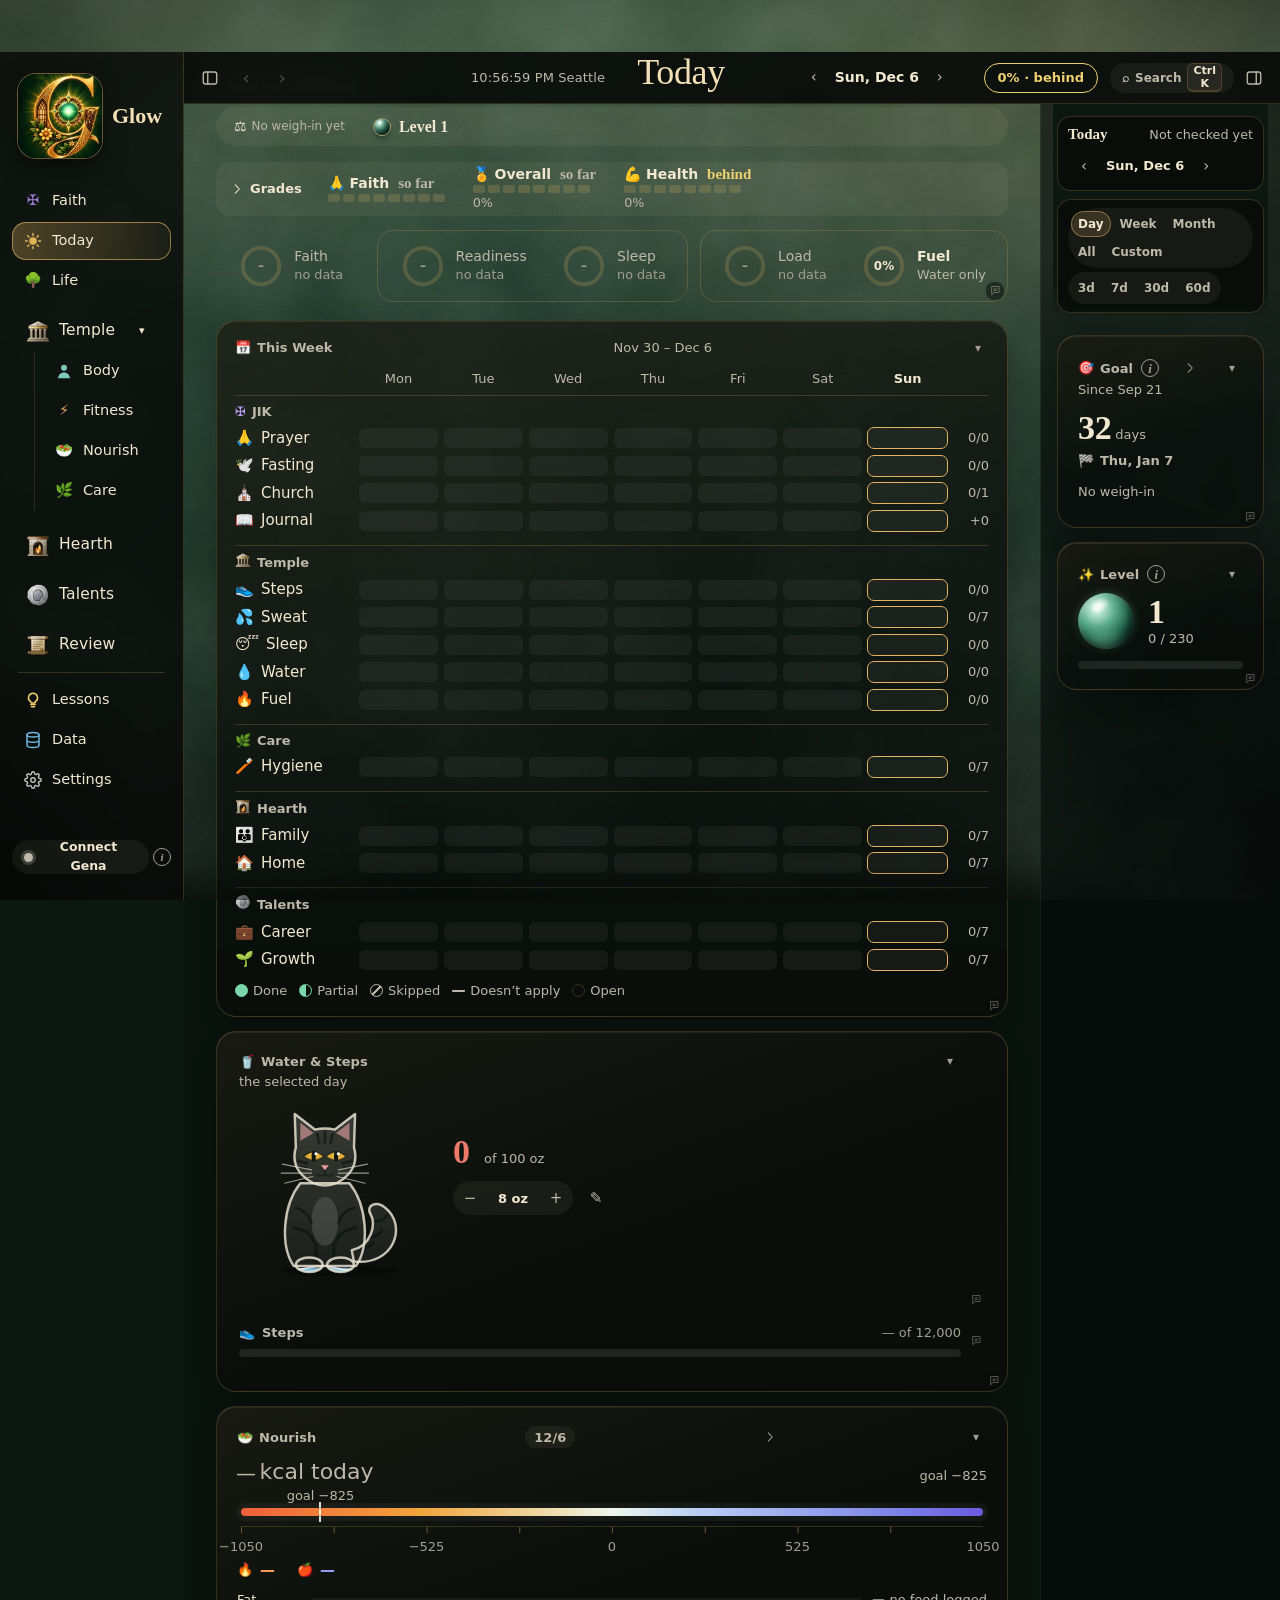
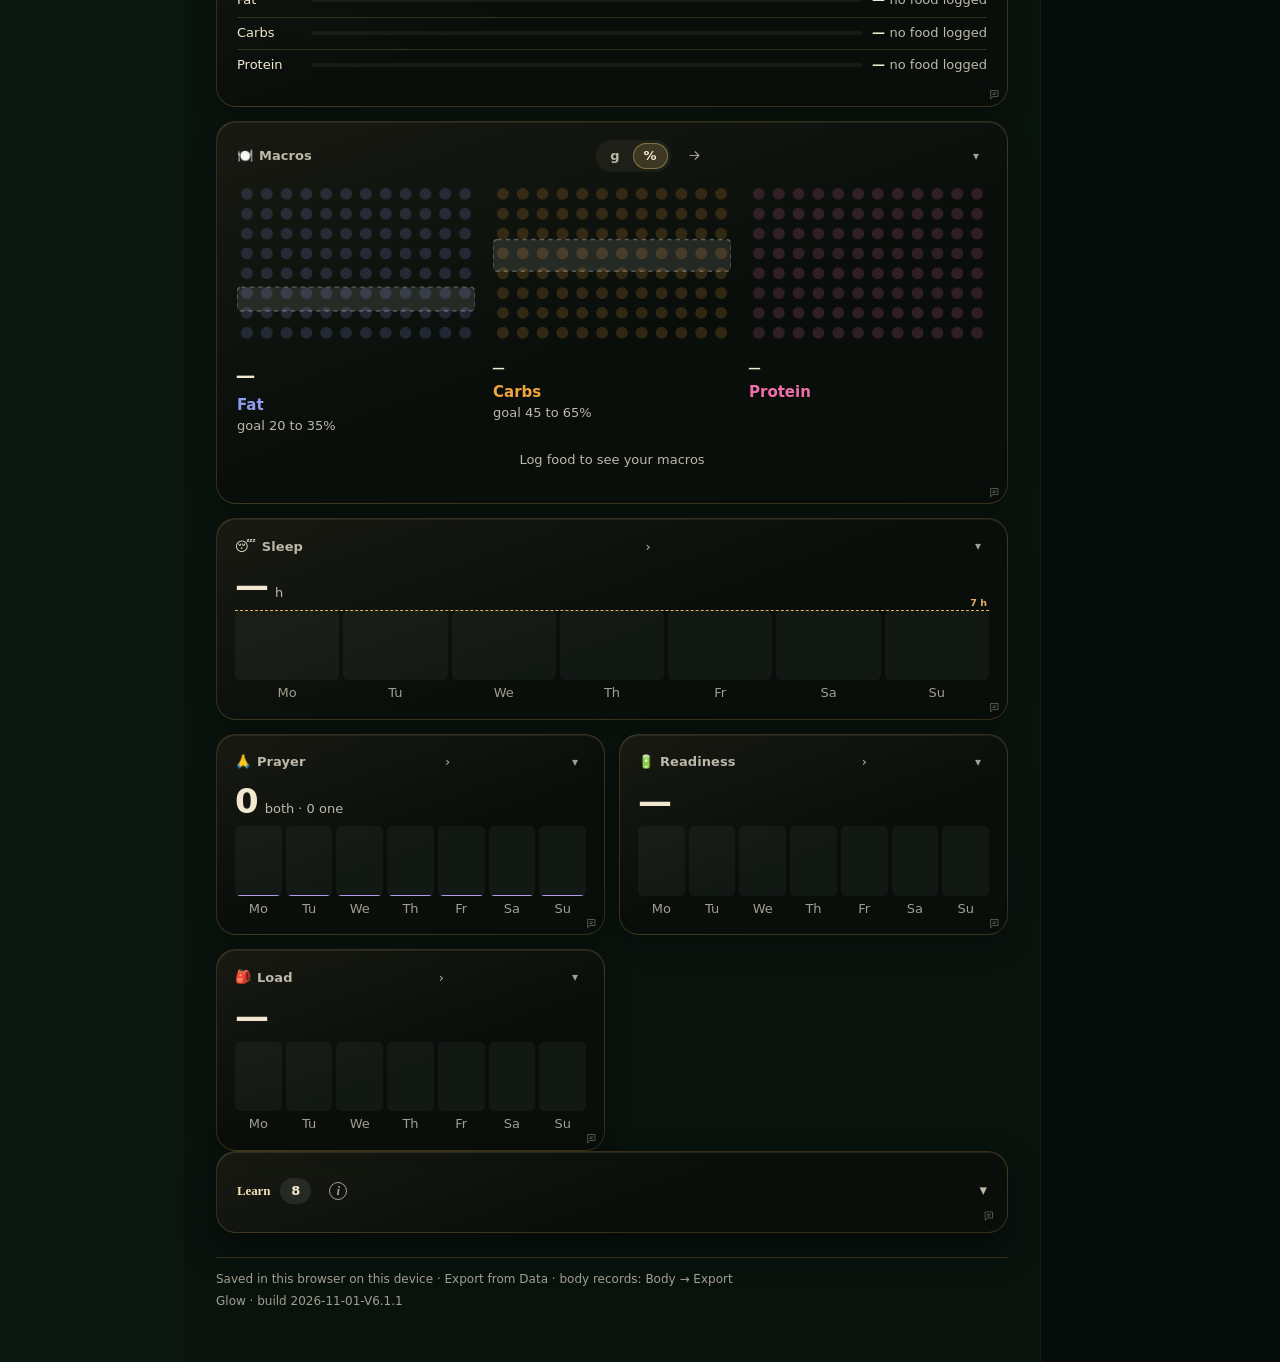
==== index.html @ 8a87948c "Glow V6.1.1: fills the two weeks before the switch from Gena where Glow has nothing, keeps what Glow" ====
<!doctype html>
<html lang="en">
<head>
<meta charset="utf-8">
<meta name="viewport" content="width=device-width, initial-scale=1, viewport-fit=cover">
<title>Glow</title>
<meta name="apple-mobile-web-app-title" content="Glow">
<meta name="application-name" content="Glow">
<style>
:root, :root[data-theme="dark"]{
  /* Glow V2.1: verde marble (default), antique gold, washed complications. Black Marble swaps the stone tones below. */
  --bg:#0e2219; --panel:rgba(9,27,20,.66); --panel-2:rgba(12,34,26,.92); --sunk:rgba(255,255,255,.055); --line:rgba(236,240,226,.1); --line-strong:rgba(236,240,226,.26);
  --glass:linear-gradient(160deg,rgba(255,255,255,.075),rgba(255,255,255,.015) 60%);
  --ink:#ece6d6; --muted:#b9b4a5; --faint:#8f8c81;
  --verd:#8fd9bf; --wash:#4f8a72; --brass:#cfae63; --brass-soft:rgba(207,174,99,.16);
  --accent:#8fd9bf; --accent-soft:rgba(143,217,191,.14); --accent-ink:#c3efdf; --on-accent:#08201a;
  --warn:#e2bb6b; --warn-soft:rgba(226,187,107,.16); --bad:#ee8a7a; --bad-soft:rgba(238,138,122,.14);
  --radius:20px; --radius-sm:14px; --radius-ctl:12px; --tap:42px; --serif:"Iowan Old Style","Palatino Linotype",Palatino,Georgia,serif; --sans:-apple-system,BlinkMacSystemFont,"SF Pro Text","Segoe UI",system-ui,sans-serif;
  color-scheme:dark;
}
:root[data-marble="black"]:not([data-theme="light"]){ --bg:#0b0d0c; --panel:rgba(14,18,16,.66); --panel-2:rgba(18,24,21,.92); --line:rgba(236,228,210,.1); --line-strong:rgba(236,228,210,.26) }
:root[data-theme="light"]{
  --bg:#dfe3d8; --panel:rgba(255,253,247,.86); --panel-2:rgba(236,238,229,.95); --sunk:rgba(0,0,0,.05); --line:rgba(20,40,32,.14); --line-strong:rgba(20,40,32,.3);
  --ink:#16261f; --muted:#4f5f57; --faint:#536459;
  --verd:#2f7a62; --wash:#7fa393; --brass:#9a7a32; --brass-soft:rgba(154,122,50,.16);
  --accent:#2f7a62; --accent-soft:rgba(47,122,98,.12); --accent-ink:#1f5a47; --on-accent:#fff;
  --warn:#8a6034; --warn-soft:rgba(138,96,52,.12); --bad:#9a3b3b; --bad-soft:rgba(154,59,59,.12);
  color-scheme:light;
}
*{box-sizing:border-box}
/* V2.1 finish: capsule bars, the water glass, the jar, steppers, the heat key. */
.grad-key.heat i{background:linear-gradient(90deg,#5b8fd6 0%,#86bdf0 28%,#e6c07a 55%,#f0a058 78%,#f07a5a 88%,#e85a4a 100%)}
.heat-dot{display:inline-block;width:8px;height:8px;border-radius:50%;margin-right:5px;vertical-align:middle}
.water-row{display:flex;gap:16px;align-items:center;margin:4px 0 8px}.water-row .big{margin:0}.water-row .water-num{flex:1;min-width:0}.panelcard .water-glass{flex:none;width:60px;height:84px}
.wg-water path{animation:wgWave 3.4s linear infinite}@keyframes wgWave{to{transform:translateX(40px)}}@media(prefers-reduced-motion:reduce){.wg-water path{animation:none}}
.stepper{display:flex;align-items:center;gap:4px}.stepper input{text-align:center;min-width:0}.stepper button{flex:none;width:38px;min-height:40px;border:1px solid var(--line-strong);background:var(--sunk);border-radius:var(--radius-ctl);font-size:18px;line-height:1}
.jar-row{display:flex;gap:18px;align-items:center;margin:6px 0 8px}.jar-row>div{flex:1;min-width:0}.jar-row .big{margin:0 0 2px}.jar-row progress{max-width:220px}.panelcard .jar-row .jar{flex:none;width:112px;height:146px}.panelcard .collect-row .jar{flex:none;width:64px;height:83px}.collect-row>div{flex:1;min-width:0}
.mf-window{max-width:300px;margin:0 0 10px}
.tpl-daily{align-self:center;font-size:12.5px;padding:0 4px}

html,body{margin:0;padding:0}
body{background:var(--bg); color:var(--ink); font:15px/1.5 var(--sans); -webkit-font-smoothing:antialiased; min-height:100vh}
/* The polished stone: one bitmap per marble on its own fixed layer, so scrolling never repaints it; a sheen on top. */
.stone{position:fixed; inset:0; z-index:-1; background:var(--bg) center/cover no-repeat; transform:translateZ(0)}
.stone::before{content:""; position:absolute; inset:0; background:radial-gradient(110% 70% at 22% -12%,rgba(255,255,255,.07),transparent 55%),radial-gradient(80% 60% at 100% 110%,rgba(0,0,0,.42),transparent 60%)}
.stone.wash::after{content:""; position:absolute; inset:0; background:linear-gradient(160deg,rgba(96,44,170,.55),rgba(44,14,84,.6))}
:root[data-theme="light"] .stone::before{background:none}
button{font:inherit; color:inherit; cursor:pointer}
:focus-visible{outline:2px solid var(--brass); outline-offset:2px; border-radius:6px}
#areaTitle:focus,#family-heading:focus{outline:none}
[hidden]{display:none !important}
.ws-composer .cmp-row input.cal-clock{width:8.5em;min-width:0;flex:0 0 8.5em}.cal-clock-msg{flex-basis:100%;color:var(--warn,#d9a441)}   /* BJ2 */
h1,h2,h3,h4{margin:0; letter-spacing:-.01em}
h1{font:600 32px/1.1 var(--serif)}
h2{font:600 20px/1.2 var(--serif)}
h3{font:600 15.5px/1.3 var(--sans)}
h4{font:600 12.5px/1.3 var(--sans); color:var(--faint); margin:12px 0 6px}
.sr{position:absolute; left:-9999px; width:1px; height:1px; overflow:hidden}
.hint{font-size:13px; color:var(--faint); line-height:1.5}
.cap{font-size:12px; font-weight:600; color:var(--faint); letter-spacing:.01em; margin:0 0 4px}
.big{font:600 30px/1.1 var(--serif); margin:2px 0 4px; font-variant-numeric:tabular-nums} .big small{font:500 14px var(--sans); color:var(--muted)}
.big.un{color:var(--faint); font-weight:500}
.dim{color:var(--faint); font-weight:500}
.up{color:var(--verd)} .dn{color:var(--brass)}
.link{border:0; background:transparent; color:var(--brass); font-weight:600; padding:4px 0; font-size:13.5px}
.link:hover{text-decoration:underline}

/* frame */
.app{display:grid; grid-template-columns:232px 1fr; min-height:100vh}
.side{position:sticky; top:0; height:100vh; padding:24px 16px 16px; border-right:1px solid rgba(236,228,210,.07); background:rgba(5,8,7,.58); -webkit-backdrop-filter:blur(12px); backdrop-filter:blur(12px); display:flex; flex-direction:column; gap:6px}
:root[data-theme="light"] .side{background:rgba(255,253,247,.6)}
@media(min-width:901px){.side{overflow-y:auto}.side>*{flex-shrink:0}}
.logo{display:flex; align-items:center; gap:6px; margin:0 0 18px}
.logo-mark{flex:0 0 42px;width:42px;height:42px;display:block}.logo-mark svg{display:block}
.wordmark{display:flex;align-items:flex-end;gap:6px;min-width:0}.wordmark svg{display:block;flex:none}.wordmark .logo-version{margin:0 0 9px}
.logo i{width:38px; height:38px; border-radius:50%; border:1.5px solid var(--brass); display:grid; place-items:center; color:var(--brass); font-style:normal; font-size:18px}
.logo b{font:600 20px/1.05 var(--serif)}
.nav button{display:flex; align-items:center; gap:10px; width:100%; text-align:left; border:0; background:transparent; color:var(--muted); border-radius:14px; padding:0 12px; min-height:44px; font-size:14.5px; font-weight:600}
.nav button i{font-style:normal; width:18px; text-align:center; color:var(--ic,var(--faint)); display:inline-flex; justify-content:center}
.nav .nav-sep{display:block;height:1px;background:var(--line);margin:8px 6px}
.nav .nav-orb{width:16px;height:16px;border-radius:50%;background:radial-gradient(circle at 34% 28%,#f4fff9 0,#bfe9d6 10%,#56a88a 36%,#1d5a45 64%,#062019 100%);box-shadow:inset -2px -3px 4px rgba(0,0,0,.5)}
.gena-link{display:block;margin:10px 12px 0;font-size:12.5px;color:var(--muted);text-decoration:none}.gena-link:hover{color:var(--ink);text-decoration:underline}
@media(max-width:900px){.nav .nav-sep,.gena-link{display:none}}
.nav button:hover{background:var(--sunk); color:var(--ink)}
.nav button[aria-current="page"]{background:linear-gradient(90deg,rgba(207,174,99,.22),rgba(207,174,99,.05)); color:var(--ink); box-shadow:inset 0 0 0 1px rgba(207,174,99,.45)}

.side .spacer{flex:1}
.ck{border-top:1px solid var(--line); padding-top:14px; font-size:13px}
.ck .cap{color:var(--brass)}
.side .ghostbtn{margin-top:10px; border:1px solid var(--line); background:transparent; border-radius:var(--radius-ctl); min-height:38px; font-size:13px; color:var(--muted)}
.stone-toggle{display:flex;align-items:center;justify-content:center;gap:7px}.stone-toggle .swatch{width:14px;height:14px;border-radius:50%;border:1px solid rgba(207,174,99,.6);flex:none}.stone-toggle .swatch.black{background:linear-gradient(150deg,#2a2c2a,#050606)}.stone-toggle .swatch.verde{background:linear-gradient(150deg,#2b5a44,#0a1c14)}
.side .ghostbtn[aria-pressed="true"]{border-color:var(--brass); color:var(--brass)}
.content{padding:26px 30px 60px; min-width:0;container-type:inline-size; background:linear-gradient(180deg,rgba(6,9,8,.2),rgba(6,9,8,.36) 30%,rgba(6,9,8,.4))}
/* A gentle scrim keeps the veins under the numbers; chart-heavy pages get a little more. */
body[data-area="fitness"] .content,body[data-area="progress"] .content,body[data-area="data"] .content{background:linear-gradient(180deg,rgba(6,9,8,.3),rgba(6,9,8,.48) 30%,rgba(6,9,8,.52))}
:root[data-theme="light"] .content{background:none}
.topbar{display:flex; align-items:flex-start; gap:18px; flex-wrap:wrap; margin:0 0 18px}
/* AM1: the slim sticky page bar (title, day, Today, Search), about 44 px, a quiet surface with a hairline */
.content>.topbar{position:sticky;top:0;z-index:40;margin:-26px -30px 16px;padding:7px 30px;min-height:44px;align-items:center;flex-wrap:nowrap;gap:12px;background:var(--panel-2);-webkit-backdrop-filter:blur(14px);backdrop-filter:blur(14px);border-bottom:1px solid var(--line)}
.content>.topbar .t{flex:1 1 auto;min-width:0;display:flex;align-items:center;gap:6px}.content>.topbar .t p:empty{display:none}
.content>.topbar #areaTitle{font-size:24px;line-height:1.15;margin:0;white-space:nowrap;overflow:hidden;text-overflow:ellipsis}
/* BA9, BA8 (his words, Oct 9: "Make the Page Name 1.5X Bigger, and center it. To its right lets have the date ... then on the left thats likley where the arrows for back and forward should go"):
   back and forward at the left, the page name in the exact middle at 1.5 times, the day just to its right, Search at the right */
.content>.topbar{display:grid;grid-template-columns:minmax(0,1fr) auto minmax(0,1fr);align-items:center}
.content>.topbar>#pageNav{grid-column:1;grid-row:1;justify-self:start;display:flex;gap:4px}
.content>.topbar>.t{grid-column:2;grid-row:1;justify-self:center;min-width:0}
.content>.topbar>#pageDay{grid-column:3;grid-row:1;justify-self:start;margin-left:16px}
.content>.topbar>#pageSearch{grid-column:3;grid-row:1;justify-self:end}
.content>.topbar>#previewBadge{grid-column:1;grid-row:1;justify-self:end}
.content>.topbar #areaTitle{font-size:36px;line-height:1.1}
#pageNav .k-icon-btn{width:32px;height:32px;min-height:0;font-size:18px}#pageNav .k-icon-btn[disabled]{opacity:.35}
.page-day{display:inline-flex;align-items:center;gap:2px;flex:none}.page-day b{font-size:14px;font-weight:600;min-width:92px;text-align:center;font-variant-numeric:tabular-nums}.page-day .k-icon-btn{width:30px;height:30px;min-height:0}.page-day .page-today{min-height:28px;padding:0 10px;font-size:12.5px;margin-left:6px}
.topbar .t{flex:1; min-width:240px}
.topbar .t p{margin:4px 0 0; color:var(--muted); font-size:15px}
#previewBadge{border:1px solid var(--brass); color:var(--brass); border-radius:999px; padding:6px 14px; font-size:12px; font-weight:700; letter-spacing:.06em; align-self:center}
#conn{display:flex; align-items:center; gap:8px; flex-wrap:wrap}
#conn .cap{margin:0 4px 0 0}
.conn{border:1px solid var(--line); background:var(--panel); border-radius:12px; padding:6px 12px; text-align:left; line-height:1.15}
.conn b{display:block; font-size:13.5px} .conn small{font-size:11px; color:var(--faint)}
.notice{border-radius:var(--radius); padding:11px 14px; font-size:13.5px; line-height:1.5; margin:0 0 14px; border:1px solid var(--line); background:var(--panel); color:var(--muted)}
.notice.bad{border-color:var(--warn); color:var(--warn)} .notice strong{color:var(--ink)}

/* panels */
.panelcard{background:var(--glass),var(--panel); border:1px solid var(--line); border-radius:var(--radius); padding:20px 22px; margin:0 0 18px; box-shadow:inset 0 1px 0 rgba(255,255,255,.07), 0 10px 28px rgba(0,0,0,.22)}
:root[data-theme="light"] .panelcard{box-shadow:0 6px 20px rgba(20,40,32,.08)}
.panelcard > h2{margin:0 0 8px}
.ph{display:flex; align-items:center; gap:12px; flex-wrap:wrap; margin:0 0 10px} .ph h2{flex:1; min-width:0}
.cols3{display:grid; grid-template-columns:minmax(300px,1fr) minmax(360px,1.6fr) minmax(300px,1fr); gap:18px; align-items:start}
.cols2{display:grid; grid-template-columns:repeat(2,minmax(0,1fr)); gap:18px; align-items:stretch}
.cols2>.wide{grid-column:1/-1}.cols2>.panelcard{margin:0}
.col{min-width:0}
.story p{margin:0; font-size:15px} .story .basis{margin:8px 0 0; font-size:12.5px; color:var(--faint)}
.daynav, .weeknav{display:flex; align-items:center; gap:10px; margin:0 0 14px; flex-wrap:wrap}
.daynav b, .weeknav b{font:600 19px var(--serif)}
.nav-btn{width:36px; height:36px; border-radius:50%; border:1px solid var(--line); background:var(--panel); font-size:18px; line-height:1}
.nextbar{display:flex; align-items:center; gap:14px; flex-wrap:wrap; background:var(--brass-soft); border:1px solid var(--brass); border-radius:var(--radius); padding:12px 18px; margin:0 0 16px}
.nextbar b{font:600 18px var(--serif)} .nextbar .cap{margin:0; color:var(--brass)} .nextbar .acts{margin:0; margin-left:auto}

/* rings + three + water + sliding cards */
.rings{display:flex; align-items:center; gap:12px; margin:10px 0 6px; padding:10px 0; border-top:1px solid var(--line); border-bottom:1px solid var(--line)}
.rings svg{width:118px; height:118px; flex:none}
.rings .rl{font-size:13px; color:var(--muted); line-height:1.7; min-width:0} .rings .rl b{color:var(--ink)} .rings .rl i{display:inline-block; width:9px; height:9px; border-radius:50%; margin-right:7px; vertical-align:-1px} .rings .hint{margin:4px 0 0; line-height:1.4}
.ringarc{animation:ringfill .9s ease-out} @keyframes ringfill{from{stroke-dashoffset:var(--c)}} @media (prefers-reduced-motion:reduce){ .ringarc{animation:none} }
.three{margin-top:12px; border-top:1px solid var(--line); padding-top:10px} .trow{display:flex; align-items:center; gap:8px; padding:5px 0; font-size:14px} .trow .an{border:0; background:transparent; text-align:left; flex:1; min-width:0; padding:4px 0; color:var(--ink)} .trow .an:hover{color:var(--brass)}
.water .wn{font:600 22px var(--serif); min-width:36px; text-align:center}
@media (max-width:900px){ .cols3{display:flex; overflow-x:auto; scroll-snap-type:x mandatory; gap:12px; padding:0 0 8px; scrollbar-width:none} .cols3::-webkit-scrollbar{display:none} .cols3 > *{flex:0 0 88%; scroll-snap-align:start; min-width:0} .cols3 .col{display:block} }
/* relay door */
.tok{font:13px ui-monospace,Menlo,monospace; background:var(--sunk); border-radius:8px; padding:8px 10px; word-break:break-all} code{font:13px ui-monospace,Menlo,monospace; background:var(--sunk); border-radius:6px; padding:1px 5px} .steps{margin:0; padding-left:20px; font-size:14px} .steps li{margin:0 0 8px}
/* rank + photo */
.tierb{font:700 18px var(--serif); color:var(--brass)} .consist{margin:10px 0 0; border-top:1px solid var(--line); padding-top:10px} .crow{display:flex; justify-content:space-between; gap:8px; padding:4px 0; font-size:13.5px}
.photo{width:120px; height:120px; border-radius:50%; object-fit:cover; border:2px solid var(--brass); display:block; margin:6px auto 8px} .photo.small{width:72px; height:72px; margin:8px 0}
/* profile */
.profile .pgrid{display:grid; grid-template-columns:1fr auto; gap:12px; align-items:start}
.xp{height:8px; border-radius:4px; background:var(--sunk); overflow:hidden; margin:4px 0} .xp i{display:block; height:100%; background:var(--brass)}
.rankring{text-align:center} .ring{width:76px; height:76px; border-radius:50%; border:2px solid var(--brass); display:grid; place-items:center; font:700 34px var(--serif); color:var(--brass); margin:0 auto 4px; background:radial-gradient(circle at 40% 35%, rgba(255,255,255,.08), transparent 60%)}
.ring.un{color:var(--faint); border-color:var(--line-strong)}
.avatar{text-align:center; margin:10px 0} .figure svg{width:120px; height:200px}
.attrs{display:grid; grid-template-columns:repeat(3,1fr); gap:8px; margin:8px 0 0} .attrs.wide{max-width:420px}
.attr{border:1px solid var(--line); border-radius:12px; padding:8px 6px; text-align:center} .attr b{display:block; font:700 24px var(--serif); color:var(--brass)} .attr b.un{color:var(--faint); font-weight:500}
.orbs{display:flex; align-items:center; gap:12px; margin-top:12px; border-top:1px solid var(--line); padding-top:12px}
.orb{width:44px; height:44px; aspect-ratio:1; border-radius:50%; flex:none; position:relative; border:1px solid rgba(201,165,90,.7);
  background:radial-gradient(circle at 50% 118%, rgba(160,255,215,.5), transparent 46%), radial-gradient(circle at 34% 28%, #f4fff9 0, #bfe9d6 9%, #56a88a 34%, #1d5a45 62%, #062019 100%);
  box-shadow:inset -.22em -.3em .5em rgba(0,0,0,.55), inset .14em .18em .3em rgba(255,255,255,.18), 0 .2em .4em rgba(0,0,0,.4), 0 0 .6em rgba(127,200,169,.3)}
.orb::before{content:""; position:absolute; left:17%; top:9%; width:40%; height:26%; border-radius:50%; background:radial-gradient(ellipse at center, rgba(255,255,255,.95), rgba(255,255,255,0) 70%); transform:rotate(-25deg); pointer-events:none}
.orb-fly{position:fixed; width:16px; height:16px; z-index:60; pointer-events:none; border-width:0}
.orb-pulse{animation:orbPulse .55s ease-out}
@keyframes orbPulse{40%{transform:scale(1.18); box-shadow:inset -.22em -.3em .5em rgba(0,0,0,.55), 0 0 1.4em rgba(127,200,169,.8)}}
@media(prefers-reduced-motion:reduce){.orb-pulse{animation:none}}

/* activities */
.pill{display:inline-flex; background:var(--sunk); border-radius:999px; padding:3px} .pill button{border:0; background:transparent; border-radius:999px; padding:5px 12px; font-size:13px; color:var(--muted); font-weight:600}
.pill button[aria-pressed="true"]{background:var(--brass-soft); color:var(--ink); box-shadow:inset 0 0 0 1px var(--brass)}
.ggrid{display:grid; grid-template-columns:repeat(2,minmax(0,1fr)); gap:12px}
.gcard{border:1px solid var(--line); border-radius:14px; padding:10px 12px; background:var(--sunk); min-height:120px}
.gh{display:flex; align-items:center; gap:8px; width:100%; border:0; background:transparent; text-align:left; font:600 16px var(--serif); padding:2px 0 8px} .gh .gi{color:var(--brass)} .gh .arr, .arr{margin-left:auto; color:var(--faint); font-size:18px}
.arow{display:flex; align-items:flex-start; gap:8px; padding:7px 0; border-top:1px solid var(--line); font-size:14px} .arow .al{flex:1; min-width:0} .arow .am{display:flex; flex-wrap:wrap; gap:4px; margin-top:2px} .arow .am:empty{display:none} .arow .am .chip{white-space:normal; text-align:left}
.arow .cb{width:24px; height:24px; margin-top:2px; border-radius:7px; border:1.5px solid var(--line-strong); background:transparent; flex:none; font-size:14px; line-height:1; color:var(--on-accent)}
.arow .cb[aria-checked="true"]{background:var(--verd); border-color:var(--verd)}
.arow .an, .agrow .an{border:0; background:transparent; text-align:left; flex:1; min-width:0; padding:4px 0; font-size:14px; color:var(--ink)} .arow .an small{color:var(--faint); font-size:12px}
.arow .an:hover, .agrow .an:hover{color:var(--brass)}
.arow .arr, .agrow .arr{border:0; background:transparent; padding:0 4px}
.chip.time{border:1px solid var(--line); background:transparent; color:var(--muted); font-weight:500} button.chip.time{cursor:pointer}
.goals{display:flex; gap:14px; align-items:center; margin-top:14px; border-top:1px solid var(--line); padding-top:12px} .goals > div{flex:1} .goals p{margin:0}
.quest{margin-top:10px; font-size:14px; color:var(--muted)} .quest .cap{display:inline; margin-right:6px; color:var(--brass)}
.intent{display:flex; gap:8px; margin-top:12px} .intent input{flex:1}
.glance-grid{display:grid;grid-template-columns:repeat(auto-fit,minmax(190px,1fr));gap:12px}.glance-tile{border:1px solid var(--line);border-radius:14px;padding:12px 14px;background:var(--sunk)}.glance-tile .cap{margin:0}.glance-big{font-size:28px;margin:4px 0;font-variant-numeric:tabular-nums}.glance-big small{font-size:14px;color:var(--muted)}.glance-bar{height:6px;border-radius:3px;background:var(--line);overflow:hidden}.glance-bar i{display:block;height:100%}.glance-tile .hint{margin:6px 0}.glance-spark{position:relative;display:flex;gap:4px;align-items:flex-end;height:36px}.glance-spark span{flex:1;border-radius:3px 3px 0 0}.glance-spark em{position:absolute;left:0;right:0;border-top:1px dashed var(--muted)}.glance-dots{display:inline-flex;gap:3px;vertical-align:middle}.glance-dots i{width:8px;height:8px;border-radius:50%}.glance-cols{display:grid;grid-template-columns:2fr 1fr;gap:16px;margin-top:14px}@media(max-width:760px){.glance-cols{grid-template-columns:1fr}}.glance-cols h3{margin:0 0 6px;font-size:15px}.glance-list{list-style:none;margin:0;padding:0}.glance-list li{display:grid;grid-template-columns:40px 1fr 60px 1fr auto;gap:8px;align-items:center;padding:5px 0;border-bottom:1px solid var(--line)}.glance-tag{font-size:12px;padding:2px 8px;border-radius:10px;border:1px solid var(--t);color:var(--t)}.fitness-detail summary{cursor:pointer}
.logo-version{font-size:.62em;letter-spacing:.04em;color:var(--brass);vertical-align:middle}
#updateBar{position:fixed;right:18px;bottom:18px;z-index:50;display:flex;gap:12px;align-items:center;padding:10px 14px;border-radius:14px;background:var(--panel);border:1px solid var(--brass);box-shadow:0 6px 24px rgba(0,0,0,.35)}
.ws-node .cb.src{background:#4cbf7e;border-color:#4cbf7e;color:#fff}
.ws-node .claim-one{font-size:12px;padding:3px 10px}
.sleep-grid{display:flex;gap:16px;align-items:center;flex-wrap:wrap}.sleep-stages{display:flex;height:12px;border-radius:6px;overflow:hidden;gap:2px;margin-top:8px}.sleep-stages i{display:block}.sleep-week{position:relative;display:flex;gap:8px;align-items:flex-end;height:78px;margin-top:12px}.sleep-week div{flex:1;display:flex;flex-direction:column;align-items:center;gap:4px}.sleep-week span{display:block;width:100%;max-width:22px;border-radius:999px;background:var(--line-strong)}.sleep-week small{color:var(--muted);font-size:11px}.sleep-week em{position:absolute;left:0;right:0;border-top:1px dashed var(--muted);margin-bottom:18px}
.proposal{margin-top:10px; border:1px solid var(--brass); border-radius:14px; padding:12px 14px; background:var(--brass-soft)}

/* agenda + fitness */
.agrow{display:flex; align-items:center; gap:10px; padding:8px 0; border-top:1px solid var(--line)} .agrow .tm{min-width:92px; font-size:13px; color:var(--brass); font-weight:600}
.recent{display:grid; gap:2px; margin-top:12px; border-top:1px solid var(--line); padding-top:10px} .recent b{font:600 16px var(--serif)}

/* rows, seg, acts (shared) */
.row{background:var(--panel); border:1px solid var(--line); border-radius:16px; padding:13px 14px; margin:0 0 9px} .row.settled{background:transparent} .row.compact{padding:11px 14px}
.rowhead{display:flex; align-items:center; gap:8px; flex-wrap:wrap} .rowhead h3{flex:1; min-width:0}
.win{font-size:12.5px; color:var(--brass); white-space:nowrap; font-weight:600}
.seg{display:flex; gap:6px; margin:8px 0 0} .seg button{flex:1; min-width:0; text-align:left; background:var(--sunk); border:1px solid transparent; border-radius:var(--radius-ctl); padding:7px 10px; min-height:var(--tap)}
.seg button[aria-checked="true"]{background:var(--accent-soft); border-color:var(--accent)} .seg b{display:block; font-size:12px; font-weight:600; color:var(--muted)} .seg button[aria-checked="true"] b{color:var(--accent-ink)} .seg small{display:block; font-size:13px; color:var(--ink); line-height:1.3}
.seg.mini button{min-height:36px; padding:5px 10px} .seg.mini small{display:none}
.acts{display:flex; flex-wrap:wrap; gap:6px; margin:10px 0 0; align-items:center}
.acts button, .intent button, .fields > button{border:1px solid var(--line-strong); background:transparent; border-radius:var(--radius-ctl); padding:0 14px; min-height:40px; font-size:14px; font-weight:600}
.acts button:hover{border-color:var(--brass)}
.acts .primary{background:var(--verd); border-color:var(--verd); color:var(--on-accent)}
.acts button[aria-pressed="true"]{background:var(--accent-soft); border-color:var(--accent); color:var(--accent-ink)} .acts .primary[aria-pressed="true"]{background:var(--verd); color:var(--on-accent)}
.acts .ghost, .ghost{border-color:transparent; background:transparent; color:var(--muted); font-weight:600} .ghost.small{min-height:32px; padding:0 8px; margin-left:auto; border:0; font-size:13px}
.acts .save, .save{border-color:var(--brass); background:var(--brass-soft); color:var(--ink)}
.acts .danger{color:var(--bad); border-color:transparent} .acts .danger.confirm{background:var(--bad-soft); border-color:var(--bad)}
.acts select, .fields select{font:inherit; color:var(--ink); background:var(--panel-2); border:1px solid var(--line); border-radius:10px; padding:0 8px; min-height:38px}
.chips{display:flex; flex-wrap:wrap; gap:6px; margin:8px 0 0} .chips button{border:1px solid var(--line); background:var(--sunk); border-radius:999px; padding:0 13px; min-height:34px; font-size:13.5px} .chips button[aria-pressed="true"]{border-color:var(--brass); background:var(--brass-soft)} .chips button:hover{border-color:var(--brass)}
.state{display:flex; align-items:center; gap:7px; margin:8px 0 0; font-size:13.5px; color:var(--muted); flex-wrap:wrap}
.chip{border-radius:999px; padding:2px 9px; font-size:12px; font-weight:600; background:var(--accent-soft); color:var(--accent-ink); white-space:nowrap}
.chip.partial{background:var(--warn-soft); color:var(--warn)} .chip.skipped, .chip.quiet{background:var(--sunk); color:var(--muted)} .chip.self{background:transparent; border:1px dashed var(--line-strong); color:var(--faint); font-weight:500} .chip.demo{background:var(--brass-soft); color:var(--brass)}
.ws-node .cb.skip,.cb.skip{color:#e05a55!important;border-color:rgba(224,90,85,.85)!important;background:rgba(224,90,85,.16)!important} .wk-sub{display:flex;flex-direction:column;align-items:flex-start;border-top:1px solid var(--line);margin-top:4px;padding-top:4px}.wk-sub small{color:var(--faint);font-size:11px}
/* V3.5 Block 5: the grades (hero, umbrella cards, grade areas, contributors drawer, Fitness Grade, Groups editor) */
.g-area{display:flex;flex-direction:column;gap:10px;margin:0 0 14px}
.g-ahead{display:flex;align-items:center;gap:8px;min-height:34px;padding:0 10px 0 6px;border-radius:14px;background:var(--sunk)}
.g-acollapse{display:inline-flex;align-items:center;gap:6px;height:30px;min-height:0;padding:0 8px;border:0;border-radius:999px;background:transparent;color:var(--ink);font-size:13px;font-weight:600}
.g-acollapse:hover{background:var(--sunk-2)}
.g-mini{display:inline-flex;align-items:center;gap:6px;height:28px;min-height:0;padding:0 11px;border:0;border-radius:999px;background:var(--sunk-2);color:var(--ink);font-size:14px}
.g-mini b{font:600 16px var(--serif)}
.g-abody{display:flex;flex-direction:column;gap:10px}
.g-hero{padding:18px 22px 30px}.g-hero.g-hero36{padding:12px 20px 10px}.g-hero36 .g-letter.big{font-size:64px;min-width:72px}.g-hero-row{display:grid;grid-template-columns:minmax(0,3fr) minmax(0,1fr);align-items:center;gap:12px}.g-hero36 .g-hero-body{gap:16px;margin-top:2px}.g-hero36 .g-hero-side{flex:1;gap:6px}.g-hero36 .g-hero-side .g-bar{max-width:none}.g-hero-count{display:flex;flex-direction:column;align-items:flex-end;gap:6px;font-size:13px;color:var(--muted);text-align:right}.g-hero-count b{font:600 22px var(--serif);color:var(--ink)}
.g-hero .k-head{flex-wrap:wrap;gap:8px}.g-per{margin-left:auto}.g-per button{height:28px;padding:0 12px;font-size:12.5px}
.g-hero-body{display:flex;align-items:center;gap:22px;margin-top:6px;padding:4px 6px;border-radius:14px;cursor:pointer;color:var(--faint)}
.g-hero-body:hover{background:var(--sunk)}.g-hero-body>svg:last-child{margin-left:auto}
.g-cross{flex:none;display:block}
.g-letter{font:600 30px/1 var(--serif);min-width:22px}.g-letter.big{font-size:64px;min-width:96px;text-align:center}
.g-hero-side{display:flex;flex-direction:column;gap:2px}.g-pct{font:600 22px var(--serif);color:var(--ink);font-variant-numeric:tabular-nums}.g-hero-side small,.g-fit-side small,.g-prev small{color:var(--muted);font-size:12.5px}
.g-custom{display:flex;align-items:center;gap:8px;margin:8px 0 0;flex-wrap:wrap}.g-custom input{height:32px;padding:0 10px;border-radius:10px;border:1px solid var(--line);background:var(--sunk);color:var(--ink);color-scheme:dark}
.g-ungraded{margin-top:8px}
.g-umbs{display:grid;grid-template-columns:repeat(4,minmax(0,1fr));gap:10px}.g-umbs.few{grid-template-columns:1fr}
#ctxRail .g-umbs{grid-template-columns:1fr}
.g-umb{padding:12px 12px 36px;display:flex;flex-direction:column;gap:6px;min-width:0;cursor:pointer}
.g-umb .k-head{margin:0}.g-ub-row{display:flex;align-items:baseline;gap:8px}.g-umb .g-pct{font:500 12.5px var(--sans,inherit);color:var(--muted)}
.g-bar{display:flex;gap:3px;height:9px}.g-bar i{flex:1;border-radius:3px;background:var(--sunk-2)}
.g-faithrow{display:flex;align-items:center;gap:8px;margin-top:2px;margin-right:26px}.g-faithrow .g-bar{flex:1;min-width:0;height:7px}.g-faithrow b{font:600 16px var(--serif)}.g-faithrow small{color:var(--faint);font-size:11.5px;flex:1}
.g-toggle{position:relative;flex:none;width:34px;height:20px;min-height:0;padding:0;border:0;border-radius:999px;background:var(--sunk-2);cursor:pointer;margin-left:auto}
.g-toggle i{position:absolute;top:2px;left:2px;width:16px;height:16px;border-radius:50%;background:#cfc9b9;transition:transform .15s}
.g-toggle[aria-checked="true"]{background:var(--brass,#cfae63)}.g-toggle[aria-checked="true"] i{transform:translateX(14px);background:#f6efd9}
.g-fit{padding:14px 16px 36px;cursor:pointer}.g-fit-side .g-pct{font-size:18px}.g-fit .g-ub-row{align-items:center;gap:12px}.g-fit .g-letter.big{font-size:46px;min-width:60px}.g-fit-side{display:flex;flex-direction:column}
.g-fit>.g-bar{margin:8px 0 10px}
.g-comps{display:flex;flex-direction:column;gap:5px}.g-comp{display:grid;grid-template-columns:minmax(0,1fr) 84px 28px auto;align-items:center;gap:8px;font-size:12.5px;color:var(--muted)}
.g-comp .g-bar{height:6px;gap:2px}.g-comp b{color:var(--ink);font-variant-numeric:tabular-nums;text-align:right}.g-comp .g-toggle{margin-left:4px}
.g-comps.big .g-comp{grid-template-columns:minmax(0,1fr) 90px 30px;padding:4px 0;border-top:1px solid var(--line)}.g-comps.big .g-comp span{display:flex;flex-direction:column;color:var(--ink)}.g-comps.big small{color:var(--faint);font-size:11.5px}
.g-prev{display:grid;grid-template-columns:auto 1fr;align-items:center;gap:6px 14px;padding:12px 14px;border-radius:14px;background:var(--sunk);margin:4px 0 10px}.g-prev .g-letter.big{font-size:44px;min-width:56px}.g-prev .g-bar{grid-column:1/-1}.g-prev>div{display:flex;flex-direction:column}
.g-frow{display:flex;align-items:center;gap:10px;margin:6px 0;font-size:13px}.g-frow .g-bar{flex:1}
.g-urow,.g-grow{display:grid;grid-template-columns:auto minmax(0,1fr) 34px 70px 22px;align-items:center;gap:8px;padding:5px 0;font-size:13px}
.g-urow .g-uname,.g-grow .g-gname{text-align:left;color:var(--ink);font-weight:600;padding:0;min-height:0;border:0;background:none}
.g-grow small,.g-urow small{color:var(--muted);font-variant-numeric:tabular-nums;text-align:right}
.g-item{padding-left:18px;font-size:12.5px}.g-item span{overflow:hidden;text-overflow:ellipsis;white-space:nowrap}
/* Fix A3 (Oct 6): an item is three short lines, so its Required or Stretch tag never runs past the drawer: the name, n/m and
   the tag; the dated cells and the percent; the importance slider and Convert. A partly done day is a ◐ after n/m (A1). */
.g-grow.g-item{grid-template-columns:auto minmax(0,1fr) auto auto;row-gap:3px}
.g-item>.g-check{grid-area:1/1}.g-item>.g-iname{grid-area:1/2}.g-item>.g-nm{grid-area:1/3}.g-item>.g-tier{grid-area:1/4;justify-self:end}
.g-item>.g-cells{grid-area:2/2/3/4}.g-item>small{grid-area:2/4;justify-self:end}
.g-item>.g-slider{grid-area:3/2}.g-item>.g-sval{grid-area:3/3}.g-item>.g-convert{grid-area:3/4;justify-self:end}
.g-nm[data-part]::after{content:'◐';margin-left:3px;color:var(--c-green,#79d6a9)}
.g-slider{width:100%;accent-color:var(--brass,#cfae63)}.g-sval{font-size:12px;font-variant-numeric:tabular-nums;color:var(--ink)}
.g-check{accent-color:var(--brass,#cfae63);width:16px;height:16px;margin:0}
.g-un{padding:10px 12px;border-radius:12px;background:var(--sunk);margin:0 0 8px;display:flex;flex-direction:column;gap:6px}.g-un small{color:var(--faint)}
.g-chips{display:flex;flex-wrap:wrap;gap:6px}.g-addgrade{align-self:flex-end;height:30px;padding:0 12px;font-size:12.5px}
.g-reset{display:block;margin:10px 0 0;color:var(--brass-ink)}.g-groups{margin-top:12px}.g-additem{display:inline-flex;align-items:center;gap:6px}
.g-groups-ed .g-ged{display:grid;grid-template-columns:minmax(0,1fr) 120px auto;gap:6px;align-items:center;margin:0 0 6px}.g-groups-ed .g-ged.dom{grid-template-columns:22px minmax(0,1fr) minmax(0,1fr)}.g-groups-ed .g-ged:not(.dom):not(.new){grid-template-columns:minmax(0,1fr) auto}.g-groups-ed .g-ged:not(.dom):not(.new)>input[type=text]{grid-column:1/-1}.g-ged.off input[type=text]{opacity:.55}
.g-ged input[type=text],.g-ged select{height:30px;padding:0 8px;border-radius:9px;border:1px solid var(--line);background:var(--sunk);color:var(--ink);min-width:0}
.g-ged.new{grid-template-columns:minmax(0,1fr) 120px auto}.g-hide{display:inline-flex;align-items:center;gap:4px;font-size:12px;color:var(--muted)}
.g-addbtn{height:30px;padding:0 14px;font-size:13px}
.cmp-counts{display:inline-flex;align-items:center;gap:6px;font-size:12.5px;color:var(--muted);margin-left:6px}
@container (max-width:700px){.g-umbs{grid-template-columns:repeat(2,minmax(0,1fr))}.g-letter.big{font-size:48px;min-width:64px}}
.cb.io,.ws-node .cb.io,.daily-row .cb.io{border-radius:9px}.ws-node .cb.io-auto{width:32px;height:32px;grid-column:1;grid-row:1/span 2}.ws-node>.nrow>.ibar{grid-column:2/4;grid-row:2;max-width:320px;margin:3px 0 2px}.cb.io-auto{display:inline-flex;align-items:center;justify-content:center;width:22px;height:22px;flex:none;border-radius:50%;border:2px dashed var(--line-strong);color:#fff;font-size:12px}.cb.io-auto.on{border:2px solid #4cbf7e;background:#4cbf7e}
.ibar{display:inline-flex;align-items:center;gap:8px;min-width:150px;max-width:220px;flex:1}
.gtrack>i{position:absolute;top:0;bottom:0;border-radius:0}.gtrack>i:first-of-type{border-top-left-radius:999px;border-bottom-left-radius:999px}.gtrack .mark{position:absolute;top:-3px;bottom:-3px;width:2px;margin-left:-1px;background:var(--ink);opacity:.75;border-radius:1px}.k-fill.gtrack{overflow:visible}
.gt-leg{display:flex;gap:10px;font-size:11px;color:var(--muted);flex-basis:100%;margin-top:2px}.gt-leg i{display:inline-block;width:9px;height:9px;border-radius:2px;margin-right:4px;vertical-align:-1px}
.ck-stepper{display:inline-flex;align-items:center;gap:2px;flex:none;height:24px;border-radius:999px;background:var(--sunk);padding:0 2px}.ck-stp-b{width:22px;height:22px;border-radius:50%;border:0;background:none;color:var(--muted);font-size:15px;line-height:1;display:inline-flex;align-items:center;justify-content:center;padding:0;cursor:pointer}.ck-stp-b:hover{background:var(--sunk-2);color:var(--ink)}.ck-stp-n{width:50px;height:22px;border:0;border-radius:999px;background:color-mix(in srgb,var(--brass) 14%,transparent);color:var(--ink);font:600 12px var(--sans,system-ui);text-align:center;font-variant-numeric:tabular-nums;cursor:pointer;padding:0;outline:0}.ck-stp-n:focus{cursor:text;background:color-mix(in srgb,var(--brass) 26%,transparent);box-shadow:0 0 0 2px color-mix(in srgb,var(--brass) 40%,transparent)}
/* V6 Q2 (his pick A, Oct 23): a focus card row is ring, name, one thin bar and its value; the value opens the stepper, in the item's own unit */
.ws-node .ibar .ck-stepper,.ws-node .ibar .gt-leg{display:none}.ws-node .ibar.stp-open .ck-stepper{display:inline-flex}.ws-node .ibar .k-fill{height:4px}
.ws-node .ibar>small.ibar-val{cursor:pointer;border-bottom:1px dotted var(--line-strong)}.ws-node .ibar>small.ibar-val:hover{color:var(--ink)}.ws-node .ibar.stp-open>small.ibar-val{color:var(--ink);border-bottom-color:var(--brass)}
.rd-amt{display:flex;flex-direction:column;gap:4px}.rd-amt-l{font-size:12.5px;color:var(--muted)}
.ibar:has(>[data-stepper]),.ibar:has(>[data-bar-legend]){display:inline-grid;grid-template-columns:minmax(60px,1fr) auto auto;align-items:center;gap:3px 8px}.ibar>.gt-leg{grid-column:1/-1;margin:0}.ibar.ipb:has(>[data-stepper]){grid-template-columns:auto auto auto}
.ipips{display:inline-flex;gap:5px;align-items:center;flex-wrap:wrap}.ipips i{width:15px;height:15px;box-sizing:border-box;border:1.8px solid var(--line-strong,rgba(255,255,255,.3));border-radius:4px;flex:none}.ipips.circle i{border-radius:50%}.ipips i.warm{background:#f0985a;border-color:#f0985a}.ipips i.extra{box-shadow:0 0 0 2px color-mix(in srgb,var(--c-gold,#e3c35f) 45%,transparent)}.ibar.ipb{min-width:0}.ibar .k-fill{flex:1;min-width:60px;margin:0}.ibar small{font-size:11.5px;color:var(--muted);font-variant-numeric:tabular-nums;white-space:nowrap}
.daily-label .ibar{margin-top:4px;max-width:260px;display:flex}
.cb.part{color:var(--muted);border-color:var(--category,var(--verd));background:linear-gradient(90deg,var(--category,var(--verd)) 50%,transparent 50%)}   /* V3.6 I2: a half-filled circle */
.row-menu-act{display:flex;align-items:center;gap:8px}.row-menu-act svg{width:14px;height:14px} .cb.exempt{color:var(--faint);border-style:dashed}
.skip-x{background:transparent;border:0;color:var(--faint);font-size:.8em;padding:0 4px;cursor:pointer;opacity:0} .ws-node:hover .skip-x,.skip-x:focus-visible{opacity:1;color:#d9534f} @media (hover:none){.skip-x{opacity:.6}}
.skip-btn[aria-pressed="true"]{color:#d9534f;border-color:rgba(217,83,79,.7)}
.detail, .panel{margin:10px 0 0; padding:11px 0 2px; border-top:1px solid var(--line)}
label{display:block; font-size:12.5px; color:var(--muted); margin:0 0 4px}
.fields{display:flex; gap:8px; align-items:flex-end; flex-wrap:wrap} .mins{flex:0 0 100px} .note{flex:1 1 150px; min-width:0}
input[type="text"], input[type="number"], input[type="time"], input[type="date"], select, textarea{font:inherit; color:var(--ink); background:var(--panel-2); border:1px solid var(--line); border-radius:var(--radius-ctl); padding:0 11px; min-height:40px; width:100%}
textarea{padding:10px 11px; min-height:64px; resize:vertical; line-height:1.4}
.form{display:grid; grid-template-columns:1fr 1fr; gap:9px 8px} .form .full{grid-column:1/-1}
.days{display:flex; gap:4px} .days label{flex:1; min-width:0; text-align:center; border:1px solid var(--line); border-radius:8px; min-height:38px; display:flex; align-items:center; justify-content:center; font-size:13px; margin:0; cursor:pointer; color:var(--ink); background:var(--sunk); position:relative}
.days label.on{background:var(--brass-soft); border-color:var(--brass); color:var(--ink); font-weight:600} .days input{position:absolute; opacity:0; width:1px; height:1px; margin:0} .days label:focus-within{outline:2px solid var(--brass); outline-offset:2px}
/* V3.6 Block 11: Settings, seven sections of named rows with a search (Draft page-settings.css, set- prefix) */
.set-top{display:flex;flex-wrap:wrap;align-items:center;gap:10px;margin:0 0 14px}
#setSearch{flex:1 1 220px;min-width:0;height:38px;padding:0 14px;border-radius:999px;border:1px solid var(--line);background:var(--sunk,transparent);color:var(--ink);font-size:14px}
.set-nav{display:flex;flex-wrap:wrap;gap:4px}.set-nav button{min-height:34px;padding:0 12px;border-radius:12px;font-size:13.5px;font-weight:600;color:var(--muted)}
.set-nav button[aria-current]{background:var(--brass-soft);color:var(--ink)}.set-nav.dim{opacity:.5}
.set-none{padding:30px 0;text-align:center}
.set-sec h2{display:flex;align-items:center;gap:8px}.set-rows{display:flex;flex-direction:column}
.set-row{display:flex;align-items:center;justify-content:space-between;gap:16px;min-height:52px;padding:8px 0;border-bottom:1px solid var(--line)}
.set-row:last-child{border-bottom:0}.set-row[hidden]{display:none}
.set-row.stack{flex-direction:column;align-items:stretch;gap:8px}
.set-name{display:flex;align-items:center;gap:6px;flex-wrap:wrap;font-size:14.5px;font-weight:600;min-width:0}
.set-name small{flex-basis:100%;font-size:12px;font-weight:500;color:var(--faint)}
.set-ctl{display:flex;align-items:center;gap:8px;flex-wrap:wrap;justify-content:flex-end;max-width:100%}
.set-row.stack .set-ctl{justify-content:flex-start;width:100%}.set-row.stack .set-ctl>*{flex:1 1 100%;min-width:0}
.set-ctl input[type=number]{width:96px}.set-ctl .line{display:flex;gap:8px;align-items:center}
.set-ctl .panelcard{margin:0;border:0;padding:0;background:none;box-shadow:none}
.set-sample{display:grid;gap:6px}.set-s{display:grid;grid-template-columns:auto 1fr auto;align-items:center;gap:10px}.set-s small,.set-tapr small{color:var(--faint);font-size:12px}
.set-bar{display:block;width:40px;height:8px;border-radius:99px;background:var(--line);overflow:hidden}.set-bar i{display:block;height:100%;background:var(--verd)}
.set-tap{display:grid;gap:4px}.set-tapr{display:grid;grid-template-columns:70px 1fr;gap:2px 10px}.set-tapr small{grid-column:2}
@media (max-width:640px){.set-row{flex-direction:column;align-items:stretch}.set-ctl{justify-content:flex-start}}
.radios{display:flex; gap:6px; flex-wrap:wrap} .radios label{display:flex; align-items:center; gap:6px; margin:0; color:var(--ink); font-size:14px; min-height:38px; padding:0 4px}
.subtabs{display:flex; gap:4px; margin:0 0 14px; background:var(--sunk); border-radius:14px; padding:4px; max-width:420px} .subtabs button{flex:1; border:0; background:transparent; border-radius:11px; min-height:38px; font-size:14px; color:var(--muted); font-weight:600} .subtabs button[aria-selected="true"]{background:var(--panel); color:var(--ink); box-shadow:inset 0 0 0 1px var(--brass)}
.strip{display:grid; grid-template-columns:repeat(7,1fr); gap:6px; margin:0 0 14px; max-width:620px} .strip button{border:1px solid var(--line); background:var(--panel); border-radius:12px; padding:6px 0; min-height:60px; display:flex; flex-direction:column; align-items:center; gap:1px}
.strip button[aria-pressed="true"]{border-color:var(--brass); background:var(--brass-soft)} .strip .dn{font-size:11px; color:var(--muted)} .strip .dd{font:600 18px var(--serif)} .strip .dc{font-size:11px; color:var(--faint)} .strip button.is-today .dd{color:var(--brass)}
.dayhead{display:flex; align-items:baseline; gap:8px; flex-wrap:wrap; margin:6px 0 10px} .dayhead h2{flex:1}
.catalog{display:grid; grid-template-columns:repeat(auto-fill,minmax(200px,1fr)); gap:12px} .citem{display:block; width:100%; text-align:left; border:1px solid var(--line); background:var(--sunk); border-radius:10px; padding:8px 10px; margin:0 0 6px; font-size:13.5px} .citem[disabled]{opacity:.5; cursor:default}
.sect{margin:18px 0 0} .sect > h2{margin:0 0 8px}
.tbl{width:100%; border-collapse:collapse; font-size:13.5px} .tbl th{text-align:left; font-size:12px; color:var(--faint); font-weight:600; padding:6px 8px 6px 0; border-bottom:1px solid var(--line)} .tbl td{padding:7px 8px 7px 0; border-bottom:1px solid var(--line); vertical-align:top}
.stat{display:grid; grid-template-columns:auto 1fr auto; gap:8px 10px; align-items:center; font-size:14px} .stat .k{display:flex; align-items:center; gap:7px} .stat .k i, .legend i{width:10px; height:10px; border-radius:3px; display:inline-block} .stat .n{font-variant-numeric:tabular-nums; color:var(--muted)}
.c-normal{background:var(--verd) !important} .c-minimum{background:var(--wash) !important} .c-partial{background:var(--brass) !important} .c-skipped{background:var(--faint) !important} .c-none{background:var(--line) !important} .c-ahead{background:transparent !important; border:1px dashed var(--line)}
.legend{font-size:12px; color:var(--faint); margin:6px 0 0} .legend i{margin:0 4px 0 8px; vertical-align:-1px}
.panelcard svg{display:block; width:100%; height:auto; max-height:200px}
.cmp{display:grid; grid-template-columns:1fr auto auto auto; gap:6px 12px; font-size:14px; align-items:center} .cmp .h{color:var(--faint); font-size:12px; font-weight:600}
.byseries{display:grid; grid-template-columns:1fr auto; gap:6px 10px; font-size:13.5px} .byseries span:nth-child(2n){color:var(--muted); white-space:nowrap}
.filebtn{position:relative; overflow:hidden}
.history-import{background:linear-gradient(90deg,var(--brass-soft) var(--fill,0%),transparent var(--fill,0%));min-width:210px}.history-import[aria-busy="true"]{opacity:1;color:var(--ink);border-color:var(--brass)}
.history-table{width:100%;border-collapse:collapse;font-size:13px;margin:8px 0;font-variant-numeric:tabular-nums}.history-table th{text-align:left;font-weight:600;color:var(--faint);padding:4px 8px 4px 0;border-bottom:1px solid var(--line)}.history-table td{padding:4px 8px 4px 0;border-bottom:1px solid var(--line)} .filebtn input{position:absolute; inset:0; opacity:0; cursor:pointer; font-size:0}
#toast{position:fixed; left:50%; transform:translateX(-50%); bottom:22px; z-index:6; max-width:560px; width:calc(100% - 32px); background:var(--ink); color:var(--bg); border-radius:12px; padding:11px 14px; display:flex; align-items:center; gap:12px; font-size:14px; box-shadow:0 8px 28px rgba(0,0,0,.35)}
#toast span{flex:1} #toast button{background:transparent; border:1px solid currentColor; border-radius:8px; padding:5px 12px; font-size:13.5px; font-weight:600; color:inherit}
footer{margin-top:24px; padding-top:12px; border-top:1px solid var(--line); font-size:12px; color:var(--faint)} footer p{margin:0 0 4px}
.ring{animation:pop .5s ease-out} @keyframes pop{from{transform:scale(.92);opacity:.6}}
@media (prefers-reduced-motion:reduce){ .ring{animation:none} *{scroll-behavior:auto !important} }
.deficit{margin:10px 0 4px}.deficit-head{margin:0 0 6px}.deficit-parts{display:flex;flex-wrap:wrap;gap:4px 12px;font-size:.85em;opacity:.85}
.deficit-bar{position:relative;height:8px;border-radius:4px;background:rgba(127,127,127,.22);margin:4px 0 6px;overflow:visible}.deficit-bar i{display:block;height:100%;border-radius:4px;background:#6fd39a}
.deficit.tone-close .deficit-bar i{background:#e6cf5c}.deficit.tone-behind .deficit-bar i{background:#f0a058}.deficit.tone-far .deficit-bar i{background:#e87060}
.deficit-bar em{position:absolute;top:-3px;bottom:-3px;width:2px;background:currentColor;opacity:.6}
.self-mark{margin-left:6px;font-size:.85em;opacity:.7}
/* Shared feed freshness: green ≤ 10 min, amber ≤ 12 h, orange ≤ 1 day, red older, grey unknown. */
.fresh-dot{display:inline-block;width:7px;height:7px;border-radius:50%;margin-right:5px;vertical-align:middle;background:#8a8f8c}.f-live{background:#6fd39a}.f-recent{background:#e6cf5c}.f-today{background:#f0a058}.f-stale{background:#e87060}
.pct{margin-left:6px;font-size:.8em;font-variant-numeric:tabular-nums;opacity:.75}
.nut-inputs{display:flex;flex-wrap:wrap;gap:4px 14px;font-size:.85em;margin:4px 0}.nut-inputs b{display:inline-block;min-width:1.2em;text-align:center}

/* V2.0 shell (Mintay, Sept 25): resizable sidebar, Hide beside the build line, a pop-out tab when hidden. */
.app{grid-template-columns:var(--side-w,232px) 1fr}
.side{position:sticky}
.side-foot{display:flex;gap:6px}.side-foot .ghostbtn{flex:1;margin-top:6px;min-height:32px;font-size:12px}
.side-resize{position:absolute;top:0;right:-4px;width:8px;height:100%;cursor:col-resize;z-index:5}
.side-resize:hover,.side-resize:focus-visible{background:linear-gradient(90deg,transparent 3px,var(--brass) 3px,var(--brass) 5px,transparent 5px);outline:none}
.side-peek{display:none;position:fixed;left:0;top:50%;transform:translateY(-50%);z-index:30;width:22px;height:64px;border:1px solid var(--line);border-left:0;border-radius:0 12px 12px 0;background:var(--panel-2);color:var(--brass);font-size:16px;cursor:pointer}
.app.sidehidden ~ .side-peek,.app.sidehidden .side-peek{display:block}
.app.sidehidden.peeking{grid-template-columns:minmax(0,1fr)}
.app.sidehidden.peeking .side{display:flex;position:fixed;left:0;top:0;z-index:29;width:var(--side-w,232px);background:var(--bg,#10241c);box-shadow:8px 0 30px rgba(0,0,0,.45)}
#topbarHidePlaceholder{display:none}
.topbar #sideToggle{display:none}
.app.sidehidden .topbar #sideToggle{display:none}
#sideFresh .freshness{margin:6px 0 2px}
#sideFresh .fresh-btn{width:100%;justify-content:flex-start}
#sidebarSources #conn{gap:6px}#sidebarSources #conn .conn{font-size:11px;padding:2px 8px;min-height:24px}
.ck #ckLeft{margin:2px 0 0}
#topStats{display:flex;gap:14px;align-items:center;margin-left:auto;font-size:12.5px;color:var(--muted)}
#topStats b{color:var(--ink);font-variant-numeric:tabular-nums}

/* Goals (V2.0 Phase 5) */
.goal-row{margin:10px 0}.goal-row .gr-h{display:flex;justify-content:space-between;gap:8px}.goal-row .gr-f{display:flex;flex-wrap:wrap;gap:4px 14px;font-size:12px;color:var(--muted);margin-top:4px}
.goal-bar{position:relative;height:10px;border-radius:5px;background:rgba(127,127,127,.2);margin-top:6px}.goal-bar i{display:block;height:100%;border-radius:5px;background:#6fd39a}
.goal-bar em,.goal-bar u{position:absolute;top:-4px;bottom:-4px;width:2px}.goal-bar em{background:var(--ink);opacity:.7}.goal-bar u{background:var(--brass)}
.goal-row.small{padding-top:8px;border-top:1px solid var(--line)}.goal-setup{margin-top:12px}.goal-setup summary{cursor:pointer;color:var(--brass)}
.fit-nights-ax{display:flex;justify-content:space-between;font-size:11px;color:var(--muted);margin-top:2px}.ck-add{display:flex;gap:8px;flex-wrap:wrap;align-items:center}.ck-add input[type=text]{flex:1 1 140px;min-width:0}.ck-add input[type=date]{flex:0 1 150px}.ck-list{list-style:none;padding:0;margin:0}.ck-list li{display:grid;grid-template-columns:1.2fr 1fr .7fr 1.4fr auto;gap:8px;align-items:center;padding:8px 0;border-bottom:1px solid var(--line);font-size:13px}.ck-name{font-weight:600}
.ck-card:not(.ck-open) .ck-add{display:none!important}.ck-link{display:flex;align-items:baseline;gap:10px;flex-wrap:wrap;padding-top:8px}.ck-link .link{color:var(--accent-ink,var(--accent));font-weight:600}.ck-link small{color:var(--faint);font-size:12px}.ck-open .ck-link small{display:none}   /* V6 P4 */

/* Faith (V2.0 Phase 7): one large Ethiopian cross, gold outline, behind the cards. */
body[data-area="faith"] .content{position:relative}
/* Faith (V2.1): the Gondar Interlace cross, gold with a bloom, sits in the open lower-right of the content column,
   behind the glass cards and clear of the rail. data-cross="soft" is the quieter setting (Settings → Faith cross). */
:root[data-theme="light"] body[data-area="faith"] .content::before{content:'';position:fixed;z-index:0;pointer-events:none;right:calc(30px + 4vw);bottom:4vh;width:min(32vw,460px);height:min(32vw,460px);opacity:.84;filter:drop-shadow(0 0 26px rgba(255,214,130,.4));background:no-repeat center/contain url("data:image/svg+xml,%3Csvg%20xmlns=%22http://www.w3.org/2000/svg%22%20viewBox=%22-112%20-112%20224%20224%22%20width=%22224%22%20height=%22224%22%20role=%22img%22%20aria-label=%22Ethiopian%20Orthodox%20cross%22%3E%3Cdefs%3E%3ClinearGradient%20id=%22cx-gold%22%20x1=%220%22%20y1=%22-110%22%20x2=%220%22%20y2=%22110%22%20gradientUnits=%22userSpaceOnUse%22%3E%3Cstop%20offset=%220%22%20stop-color=%22%23f6e2a6%22/%3E%3Cstop%20offset=%22.45%22%20stop-color=%22%23dcb76a%22/%3E%3Cstop%20offset=%221%22%20stop-color=%22%23a27d3c%22/%3E%3C/linearGradient%3E%3Cg%20id=%22cx-r%22%3E%3Cpath%20d=%22M9%20-18C9%20-48%2020%20-58%2020%20-73C20%20-87%200%20-91%200%20-91%22%20stroke-width=%223.2%22/%3E%3Cpath%20d=%22M4%20-24C4%20-47%2012%20-57%2012%20-71C12%20-80%200%20-83%200%20-83%22%20stroke-width=%221.4%22%20opacity=%22.75%22/%3E%3Cpath%20d=%22M20%20-73C28%20-73%2033%20-66%2028%20-61C25%20-58%2021%20-61%2023%20-64%22%20stroke-width=%222.6%22/%3E%3C/g%3E%3Cg%20id=%22cx-l%22%20transform=%22scale(-1,1)%22%3E%3Cuse%20href=%22%23cx-r%22/%3E%3C/g%3E%3Cg%20id=%22cx-r4%22%3E%3Cuse%20href=%22%23cx-r%22/%3E%3Cuse%20href=%22%23cx-r%22%20transform=%22rotate(90)%22/%3E%3Cuse%20href=%22%23cx-r%22%20transform=%22rotate(180)%22/%3E%3Cuse%20href=%22%23cx-r%22%20transform=%22rotate(270)%22/%3E%3C/g%3E%3Cg%20id=%22cx-l4%22%3E%3Cuse%20href=%22%23cx-l%22/%3E%3Cuse%20href=%22%23cx-l%22%20transform=%22rotate(90)%22/%3E%3Cuse%20href=%22%23cx-l%22%20transform=%22rotate(180)%22/%3E%3Cuse%20href=%22%23cx-l%22%20transform=%22rotate(270)%22/%3E%3C/g%3E%3Cg%20id=%22cx-tip%22%3E%3Ccircle%20cx=%220%22%20cy=%22-97%22%20r=%224.4%22%20stroke-width=%222.4%22/%3E%3Ccircle%20cx=%220%22%20cy=%22-97%22%20r=%221.6%22%20fill=%22url(%23cx-gold)%22%20stroke=%22none%22/%3E%3Cpath%20d=%22M0%20-40%205%20-48%200%20-56%20-5%20-48Z%22%20stroke-width=%221.5%22/%3E%3C/g%3E%3C%21--%20the%20weave:%20the%20outer%20strand%20of%20each%20arm%20passes%20over%20the%20ring,%20the%20inner%20strand%20under%20it%20--%3E%3Cmask%20id=%22cx-ring-gap%22%20maskUnits=%22userSpaceOnUse%22%20x=%22-112%22%20y=%22-112%22%20width=%22224%22%20height=%22224%22%3E%3Crect%20x=%22-112%22%20y=%22-112%22%20width=%22224%22%20height=%22224%22%20fill=%22%23fff%22/%3E%3Cg%20fill=%22none%22%20stroke=%22%23000%22%20stroke-linecap=%22round%22%3E%3Cpath%20id=%22cx-cut%22%20d=%22M9%20-18C9%20-48%2020%20-58%2020%20-73%22%20stroke-width=%227.6%22/%3E%3Cuse%20href=%22%23cx-cut%22%20transform=%22rotate(90)%22/%3E%3Cuse%20href=%22%23cx-cut%22%20transform=%22rotate(180)%22/%3E%3Cuse%20href=%22%23cx-cut%22%20transform=%22rotate(270)%22/%3E%3Cpath%20id=%22cx-cut2%22%20d=%22M4%20-24C4%20-47%2012%20-57%2012%20-71%22%20stroke-width=%225%22/%3E%3Cuse%20href=%22%23cx-cut2%22%20transform=%22rotate(90)%22/%3E%3Cuse%20href=%22%23cx-cut2%22%20transform=%22rotate(180)%22/%3E%3Cuse%20href=%22%23cx-cut2%22%20transform=%22rotate(270)%22/%3E%3C/g%3E%3C/mask%3E%3Cmask%20id=%22cx-under%22%20maskUnits=%22userSpaceOnUse%22%20x=%22-112%22%20y=%22-112%22%20width=%22224%22%20height=%22224%22%3E%3Crect%20x=%22-112%22%20y=%22-112%22%20width=%22224%22%20height=%22224%22%20fill=%22%23fff%22/%3E%3Ccircle%20r=%2240%22%20fill=%22none%22%20stroke=%22%23000%22%20stroke-width=%227.4%22/%3E%3C/mask%3E%3Cfilter%20id=%22cx-bloom%22%20x=%22-20%25%22%20y=%22-20%25%22%20width=%22140%25%22%20height=%22140%25%22%3E%3CfeGaussianBlur%20stdDeviation=%222.6%22%20result=%22b%22/%3E%3CfeColorMatrix%20in=%22b%22%20type=%22matrix%22%20values=%221%200%200%200%20.25%20%200%201%200%200%20.16%20%200%200%201%200%20-.1%20%200%200%200%20.95%200%22%20result=%22g%22/%3E%3CfeMerge%3E%3CfeMergeNode%20in=%22g%22/%3E%3CfeMergeNode%20in=%22SourceGraphic%22/%3E%3C/feMerge%3E%3C/filter%3E%3C/defs%3E%3Cg%20fill=%22none%22%20stroke=%22url(%23cx-gold)%22%20stroke-linecap=%22round%22%20stroke-linejoin=%22round%22%20filter=%22url(%23cx-bloom)%22%3E%3Ccircle%20r=%2235%22%20stroke-width=%221.2%22%20opacity=%22.7%22/%3E%3Cg%20mask=%22url(%23cx-under)%22%3E%3Cuse%20href=%22%23cx-l4%22/%3E%3C/g%3E%3Ccircle%20r=%2240%22%20stroke-width=%223%22%20mask=%22url(%23cx-ring-gap)%22/%3E%3Cuse%20href=%22%23cx-r4%22/%3E%3Cuse%20href=%22%23cx-tip%22/%3E%3Cuse%20href=%22%23cx-tip%22%20transform=%22rotate(90)%22/%3E%3Cuse%20href=%22%23cx-tip%22%20transform=%22rotate(180)%22/%3E%3Cuse%20href=%22%23cx-tip%22%20transform=%22rotate(270)%22/%3E%3Cpath%20d=%22M0%20-15%2015%200%200%2015%20-15%200Z%22%20stroke-width=%222.6%22/%3E%3Ccircle%20r=%225%22%20fill=%22url(%23cx-gold)%22%20stroke=%22none%22/%3E%3Cg%20fill=%22url(%23cx-gold)%22%20stroke=%22none%22%3E%3Ccircle%20cx=%2228%22%20cy=%22-28%22%20r=%223.2%22/%3E%3Ccircle%20cx=%2228%22%20cy=%2228%22%20r=%223.2%22/%3E%3Ccircle%20cx=%22-28%22%20cy=%2228%22%20r=%223.2%22/%3E%3Ccircle%20cx=%22-28%22%20cy=%22-28%22%20r=%223.2%22/%3E%3C/g%3E%3C/g%3E%3C/svg%3E")}
:root[data-theme="light"] body[data-area="faith"][data-cross="soft"] .content::before{opacity:.52;filter:drop-shadow(0 0 12px rgba(255,214,130,.22))}
body[data-area="faith"] #main{position:relative;z-index:1}
:root[data-theme="light"] body[data-area="faith"] .app:not(.railhidden) .content::before{right:calc(288px + 18px + 30px)}@media(max-width:1230px){:root[data-theme="light"] body[data-area="faith"] .app:not(.railhidden) .content::before{right:calc(30px + 4vw)}}
.church-cal .season-now{font-size:1.1em;margin:4px 0 6px}.church-cal .season-now.feast b{color:var(--brass)}.church-cal .season-now.quiet{color:var(--muted)}
.cal-next{list-style:none;padding:0;margin:8px 0}.cal-next li{display:flex;justify-content:space-between;padding:4px 0;border-bottom:1px solid var(--line);font-size:13px}
.faith-journal .prompts{margin:6px 0 10px;padding-left:18px;color:var(--muted);font-size:13px}.faith-journal textarea{width:100%;border-radius:10px;border:1px solid var(--line);background:var(--sunk);color:var(--ink);padding:10px}

/* Today (V2.0 Phase 8) */
.daynav .day-sub{margin:0 6px}.daynav .daypick{width:auto;flex:0 0 auto;margin-left:8px;background:transparent;border:1px solid var(--line);border-radius:8px;color:var(--ink);padding:2px 6px;font-size:12px}
.upnext-cycle{display:inline-flex;align-items:center;gap:4px;margin-left:6px}.upnext-cycle small{color:var(--muted)}
.gcard .tboxes{display:flex;gap:3px;margin:6px 0 2px}.gcard .tboxes i{width:14px;height:14px;border-radius:4px;border:1.5px solid var(--category);display:block}.gcard .tboxes i.full{background:var(--category)}
.gcard .boxes.strip i,.gcard .boxes.sundays i{position:relative}.gcard .boxes i.today{outline:1.5px solid var(--ink);outline-offset:1px}
.gcard .boxes i small{position:absolute;left:0;right:0;top:100%;font-size:11px;line-height:1.3;text-align:center;color:var(--muted)}.gcard .boxes{margin-bottom:10px}
.hc-card .hc-row{display:flex;justify-content:space-between;align-items:center;gap:8px;font-size:11.5px;margin:3px 0}.hc-card .hc-row .tboxes{margin:0}

/* Fitness (V2.0 Phase 10): cards in a row end level; Activity carries Workouts; Sleep & Recovery; Energy & Weight. */
.fit-cards{align-items:stretch}
.fit-workouts{margin-top:16px;border-top:1px solid var(--line);padding-top:10px}.fit-workouts h3{margin:0;font-size:15px}
.fit-workouts .glance-list li{grid-template-columns:max-content minmax(0,1fr) max-content max-content}.glance-list .when{white-space:nowrap;color:var(--muted);font-size:12.5px}
.sleep-week small.pct{font-size:11px;color:var(--faint);margin-top:-3px}.sleep-week.dense{gap:2px}
.recov{position:relative;display:flex;gap:12px;align-items:center;margin:2px 0 10px}.recov p{margin:0}.recov .info{margin-left:auto}.recov-none{margin:0 0 8px}
.credit{margin-top:14px}.credit .cap{margin:0 0 4px}.credit-svg{width:100%;max-width:420px;height:auto;display:block}
.def-chart .bar.prov{opacity:.5}.def-chart em.ontrack{border-top-style:dotted;border-top-color:var(--muted)}.fit-sum span small+small{margin-top:1px}
.wt-svg{width:100%;height:auto;display:block;max-height:180px}

/* Right rail (V2.0 Phase 6) */
.with-rail{display:grid;grid-template-columns:minmax(0,1fr) 288px;gap:18px;align-items:start}
.app.railhidden .with-rail{grid-template-columns:minmax(0,1fr)}.app.railhidden #ctxRail{display:none}
#ctxRail{position:sticky;top:12px;max-height:calc(100vh - 24px);overflow:auto;display:flex;flex-direction:column;gap:12px;padding-bottom:12px;scrollbar-width:thin}
#ctxRail .panelcard{margin:0;padding:14px}#ctxRail h2{font-size:17px}
.rail-head{display:flex;justify-content:flex-end;margin-bottom:-4px}.rail-head .ghostbtn{font-size:12px;padding:3px 10px}
.rail-strip{display:grid;grid-template-columns:1fr 1fr;gap:8px}.rail-strip .rs{border:1px solid var(--line);border-radius:12px;padding:8px 10px;background:var(--panel);display:flex;flex-direction:column;gap:1px}
.rail-strip small{color:var(--faint);font-size:11px}.rail-strip b{font:600 20px/1.15 var(--serif);font-variant-numeric:tabular-nums}.rail-strip b small{font:500 12px var(--sans)}.rail-strip span{font-size:11.5px;color:var(--muted)}
.rt{display:grid;grid-template-columns:62px 1fr;gap:2px 8px;align-items:baseline;padding:5px 0;border-bottom:1px solid var(--line)}.rt:last-child{border:0}.rt span{color:var(--muted);font-size:12.5px}.rt b{font-size:13.5px;text-align:right}
.rt-bar{grid-column:1/-1;display:block;height:4px;border-radius:2px;background:var(--line);overflow:hidden}.rt-bar>i{display:block;height:100%}.rt-bar.big{height:6px;margin:6px 0 4px}
.rail-list{list-style:none;margin:6px 0 0;padding:0}.rail-list li{display:flex;gap:8px;justify-content:space-between;padding:4px 0;border-bottom:1px solid var(--line);font-size:12.5px}.rail-list li span:first-child{flex:1;min-width:0;overflow:hidden;text-overflow:ellipsis;white-space:nowrap}
.rail-peek{display:none;position:fixed;right:0;top:40%;z-index:30;border:1px solid var(--line);border-right:0;border-radius:10px 0 0 10px;background:var(--panel);color:var(--muted);padding:12px 5px;cursor:pointer}
.app.railhidden~.rail-peek,.app.railhidden .rail-peek{display:block}
#ctxRail .credit-svg{max-width:100%}
.side .ck{display:none}.app.railhidden .side .ck{display:block}
/* Folds below when the content area (not the window) is narrow, so page zoom folds it too. */
@container (max-width:900px){.with-rail{grid-template-columns:minmax(0,1fr)}#ctxRail{position:static;max-height:none;display:grid;grid-template-columns:repeat(auto-fit,minmax(260px,1fr))}.rail-head{grid-column:1/-1}}

/* Quests and Progress (V2.0 Phase 11) */
.plan-fams.wide .plan-fam-grid{grid-template-columns:repeat(auto-fill,minmax(180px,1fr))}
.umb-flow{display:flex;flex-wrap:wrap;gap:12px 16px;margin-top:8px}.umb-band{flex:var(--n,1) 1 calc(var(--n,1) * 180px);min-width:0;max-width:100%;border-left:3px solid var(--category,var(--line));padding:2px 0 2px 12px}.umb-band .plan-fam-grid{grid-template-columns:repeat(auto-fill,minmax(165px,1fr))}.umb-h{margin:0 0 6px;font:600 13px var(--sans);color:var(--category,var(--muted))}
.sc-weeks{display:grid;gap:10px}.scw{display:grid;grid-template-columns:70px 1fr 44px;gap:2px 10px;align-items:center}.scw .rt-bar{margin:0}.scw b{text-align:right}.scw .hint{grid-column:2/-1;margin:0;font-size:11.5px}
.rank-hist{display:grid;gap:6px 8px;align-items:center}.rank-hist .cap{margin:0;text-align:center}.rank-hist .rk,.rank-hist .dim{text-align:center;font:600 15px var(--serif)}.rank-hist .rk.big{font-size:19px}.rank-hist>span:first-child{min-height:1px}
.on-plan .nut-grid{grid-template-columns:repeat(3,minmax(0,1fr))}
/* Visual pass (V2.0 Phase 11) */
.stack{display:flex;flex-direction:column;gap:16px;min-width:0}.stack>.panelcard{margin:0}.data-pair{margin:16px 0}

/* Instant answer to a tap (V1.12): the control fills left to right while its save runs, with no size change. */
.is-pending{position:relative;overflow:hidden}
.is-pending::after{content:'';position:absolute;inset:0;background:currentColor;opacity:.18;transform-origin:left;animation:tapfill .45s ease-out forwards;pointer-events:none}
.cb.is-pending{box-shadow:inset 0 0 0 .5em var(--accent,#7fc8a9)}
@keyframes tapfill{from{transform:scaleX(0)}to{transform:scaleX(1)}}
@media (prefers-reduced-motion:reduce){ .is-pending::after{animation:none;transform:none} }
@media (max-width:1180px){ .cols3{grid-template-columns:minmax(280px,1fr) minmax(320px,1.4fr)} .cols3 .col{grid-column:1/-1} }
@media (max-width:900px){ .app{grid-template-columns:1fr} .side{position:fixed; top:auto; bottom:0; left:0; right:0; height:auto; padding:6px 8px calc(6px + env(safe-area-inset-bottom)); border-right:0; border-top:1px solid var(--line); background:var(--panel-2); flex-direction:row; align-items:center; z-index:5} .logo, .ck, .side .ghostbtn, .side .spacer{display:none} .nav{display:flex; width:100%; gap:2px} .nav button{flex-direction:column; gap:2px; font-size:11px; padding:0 2px; min-height:48px; justify-content:center} .content{padding:18px 16px 96px} .cols3, .cols2, .ggrid{grid-template-columns:1fr} .form{grid-template-columns:1fr} }

/* Reviewed daily workspace: quiet emerald panels, body view as the focal point. */
.today-layout{display:grid;grid-template-columns:minmax(0,1.3fr) minmax(300px,1fr);gap:20px;align-items:start}
.next-action{border-color:var(--brass);padding:26px}.next-action h2{font-size:30px}.next-action p{max-width:55ch}
.profile-layout{display:grid;grid-template-columns:minmax(320px,1.25fr) minmax(300px,1fr);gap:22px;align-items:start}
.body-card{padding:24px}.body-stage{min-height:480px;display:grid;place-items:center;background:radial-gradient(ellipse,var(--sunk),transparent 68%)}
.body-stage svg{height:480px;max-height:none;width:min(100%,340px)}.body-photo{max-width:100%;max-height:480px;border-radius:12px}.body-card .hint{max-width:62ch}
.rank-slots{margin:20px 0}.crow{padding:10px 0;border-bottom:1px solid var(--line);flex-wrap:wrap}.profile-aside .attrs{grid-template-columns:repeat(3,minmax(0,1fr))}.attr .cap{font-size:11px}
.daily-row{border-top:1px solid var(--line);padding:12px 0}.daily-label{flex:1;min-width:0}.daily-label .an{background:none;border:0;font:600 15px var(--sans);padding:0;text-align:left}.daily-label p,.target{margin:3px 0 0}.daily-row .rowhead{display:flex;align-items:center;gap:10px}.daily-row .cb{width:32px;height:32px;border-radius:50%;border:2px solid var(--line-strong);background:transparent;color:#fff;font-size:13px;padding:0;flex:none}.daily-row .cb[aria-checked=mixed]{border-style:dotted}.daily-row .cb[aria-checked=true]{background:var(--verd);color:var(--on-accent)}
.children{padding-left:16px;border-left:1px solid var(--brass);margin-top:12px}.day-editor{border-color:var(--brass)}.rings{flex-wrap:wrap}.rings svg{max-width:118px;height:118px}.rings .rl{flex:1;min-width:155px}
details summary{cursor:pointer;font-weight:600;min-height:38px}details p{font-size:14px;max-width:70ch}.claim-flash{animation:claimGlow .65s ease-out}@keyframes claimGlow{50%{box-shadow:0 0 25px var(--brass-soft)}}
@media(max-width:1100px){.today-layout,.profile-layout{grid-template-columns:1fr}.body-stage{min-height:360px}.body-stage svg{height:360px}.ggrid{grid-template-columns:1fr}}
@media(max-width:900px){#sidebarSources{display:none}.nav{overflow-x:auto;justify-content:flex-start}.nav button{flex:0 0 76px;width:76px;white-space:normal}.content{padding:18px 14px 105px}.topbar .t{min-width:0}.panelcard{padding:16px}.body-stage{min-height:340px}.body-stage svg{height:340px}.byseries{grid-template-columns:1fr}.byseries span:nth-child(2n){white-space:normal}.tbl{display:block;overflow-x:auto}.daynav b{font-size:17px}.attrs{gap:4px}.profile-layout{display:block}.cols3{display:grid;overflow:visible}.cols3>*{min-width:0}.fields .mins{flex-basis:100px}.subtabs{max-width:none}}
@media(prefers-reduced-motion:reduce){.claim-flash{animation:none}}

.grade-control{display:grid;grid-template-columns:minmax(130px,1fr) 90px;gap:8px;padding:14px 0;border-bottom:1px solid var(--line)}.grade-control label{align-self:center}.grade-control .hint{grid-column:1/-1}
.claim-token{width:28px;height:28px;flex:none;animation:orbCollect .6s ease-out}@keyframes orbCollect{from{transform:translateY(8px) scale(.65);opacity:.2}to{transform:none;opacity:1}}@media(prefers-reduced-motion:reduce){.claim-token{animation:none}}
@media(max-width:900px){.topbar{gap:12px}.topbar .t{flex:1 1 100%;width:100%}#previewBadge{font-size:11px;padding:5px 10px}#conn .cap{flex-basis:100%}.claim-area .ph{align-items:flex-start}.claim-area .ph>.acts{margin-top:0}}
.lesson-text{white-space:pre-wrap;overflow-wrap:anywhere}
#briefOut{min-height:240px}
.card-feedback{display:flex;justify-content:flex-end;margin-top:12px;padding-top:6px;border-top:1px solid var(--line)}
.card-feedback button{font-size:12px;min-height:32px;padding:4px 10px;color:var(--faint)}
/* Automatic intake: four separate freshness facts side by side; the Today strip stays quieter than the next action. */
.feed-times{display:grid;grid-auto-flow:column;grid-template-rows:auto auto;grid-auto-columns:minmax(0,1fr);column-gap:20px;margin:6px 0 2px}
.feed-times dt{font-size:12px;font-weight:600;color:var(--faint);letter-spacing:.01em;border-top:1px solid var(--line);padding-top:9px}
.feed-times dd{margin:2px 0 12px;font-size:14px;font-weight:600;line-height:1.35;overflow-wrap:anywhere}
@media(max-width:1180px){.feed-times{grid-template-rows:repeat(4,auto)}}
@media(max-width:620px){.feed-times{grid-auto-flow:row;grid-template-rows:none}}
.feed-card>.hint{margin:0 0 6px;max-width:92ch}.feed-card>.feed-note{color:var(--muted)}.feed-card>.acts{margin:12px 0 14px}.feed-card>details{margin-top:6px}
.feed-strip{display:flex;flex-wrap:wrap;align-items:center;gap:2px 12px;padding:8px 16px}
.feed-strip .ph{margin:0;gap:8px;flex:0 1 auto}.feed-strip .ph h2{flex:0 1 auto;font:600 13.5px/1.3 var(--sans);letter-spacing:0;color:var(--muted)}
.feed-strip>.hint{flex:1 1 240px;min-width:0;margin:0}.feed-strip>.notice{flex:0 0 100%;margin:6px 0 4px}
.feed-strip>.link{min-height:32px;padding:4px 2px;white-space:nowrap}.feed-strip>.link::after{content:" \2192";content:" \2192" / ""}
.feed-strip>.card-feedback{margin:0;padding:0;border:0}
#feedbackDialog{width:min(560px,calc(100vw - 40px));max-height:85vh;overflow:auto;border:1px solid var(--line);border-radius:18px;padding:26px;background:var(--bg);color:var(--ink)}
#feedbackDialog::backdrop{background:#08130fc4}#feedbackDialog textarea{min-height:130px}#feedbackDialog .ph{align-items:flex-start}

/* family canvases keep the Mac view broad and detail-led */
.family-tabs{max-width:none;flex-wrap:wrap;gap:5px}.family-tabs button{flex:1 1 auto;padding:7px 12px}
.dashboard-heading{display:flex;justify-content:space-between;align-items:flex-start;gap:14px;margin:18px 0}.dashboard-heading h2{font-size:28px}.dashboard-category-nav{margin-bottom:16px}
.dashboard-metrics{display:flex;flex-wrap:wrap;gap:16px 28px;margin:6px 0 14px}.dashboard-metrics>div{flex:1;min-width:90px}.dashboard-metrics b{display:block;font:600 28px var(--serif);color:var(--brass)}.dashboard-metrics .hint{display:block}
.dashboard-categories{display:grid;grid-template-columns:repeat(3,minmax(0,1fr));gap:12px}.dashboard-categories .panelcard{display:flex;flex-direction:column}.dashboard-categories .link{margin-top:auto;align-self:flex-start}
.dashboard-scroll{overflow-x:auto}.dashboard-next{display:flex;flex-wrap:wrap;gap:10px;align-items:center;border:1px solid var(--line);border-radius:12px;background:var(--sunk);padding:12px;margin:0 0 8px}.dashboard-next>div{flex:1;min-width:0}.dashboard-next p{margin:4px 0 0}.dashboard-next>.card-feedback{flex:0 0 100%;margin:0;border:0;padding:0}
@media(max-width:900px){.dashboard-categories{grid-template-columns:1fr}.dashboard-heading{flex-wrap:wrap}.family-tabs button{flex:1 1 135px}.dashboard-metrics{gap:12px}.dashboard-metrics>div{min-width:80px}}

/* Quests visual deck */
.plan-family-deck{position:relative;display:flex;flex-wrap:wrap;gap:4px;max-width:none;background:var(--sunk);border:1px solid var(--line);border-radius:12px;padding:4px;margin-bottom:18px}
.plan-family-deck .plan-family-tab{display:inline-flex;align-items:center;gap:7px;min-height:0;padding:6px 11px;border:0;border-radius:9px;background:transparent;color:var(--muted);font-weight:600;font-size:13px;box-shadow:none;white-space:nowrap;flex:0 0 auto}.plan-family-deck .plan-family-tab:hover{color:var(--ink)}
.plan-family-deck .plan-family-tab .plan-tab-emblem{flex:0 0 auto;width:auto;height:auto;border:0;font-size:13px}
.plan-family-deck .plan-family-tab[aria-selected="true"]{background:var(--panel-2);color:var(--ink);box-shadow:inset 0 0 0 1px var(--brass)}
.plan-fam-grid{display:grid;grid-template-columns:repeat(3,minmax(0,1fr));gap:8px}.plan-fam-card{display:flex;flex-direction:column;gap:6px;text-align:left;padding:9px 10px;border:1px solid var(--line);border-radius:11px;background:transparent;color:var(--ink);min-width:0}.plan-fam-card:hover{border-color:var(--brass)}.plan-fam-card .plan-tab-title{font:600 14px/1.2 var(--serif);gap:7px}.plan-fam-card .plan-tab-emblem{flex:0 0 22px;width:22px;height:22px;font-size:11px}.plan-fam-count{margin-left:auto;white-space:nowrap;font:600 11px var(--sans,system-ui);color:var(--muted)}.plan-fam-card .plan-tab-next{min-height:0;font-size:11.5px}
.plan-cards{margin-bottom:16px}.claim-bars{display:grid;grid-template-columns:repeat(7,minmax(0,1fr));gap:6px;align-items:end;height:130px}.claim-day{display:flex;flex-direction:column;justify-content:flex-end;align-items:center;gap:3px;height:100%;font-size:11px;color:var(--muted)}.claim-day i{display:block;width:70%;border-radius:4px 4px 0 0;background:var(--verd);min-height:0}.claim-day.today small{color:var(--brass)}.claim-day b{color:var(--ink);font-size:12px}
.plan-fold{border:1px solid var(--line);border-radius:12px;background:var(--panel);margin:0 0 14px;padding:0 14px}.plan-fold>summary{display:flex;gap:10px;align-items:baseline;padding:12px 0;cursor:pointer;list-style:none}.plan-fold>summary::-webkit-details-marker{display:none}.plan-fold>summary::before{content:'▸';color:var(--brass)}.plan-fold[open]>summary::before{content:'▾'}.plan-fold[open]{padding-bottom:12px}
.plan-tab-title{display:flex;align-items:center;gap:11px;font:600 18px/1.2 var(--serif)}.plan-tab-emblem{display:grid;place-items:center;flex:0 0 34px;width:34px;height:34px;border:1px solid var(--brass);border-radius:50%;color:var(--brass);font:600 16px var(--serif)}
.plan-tab-next{font-size:12.5px;color:var(--muted);line-height:1.35;min-height:32px}.plan-tab-next b{color:var(--ink)}.plan-tab-foot{margin-top:auto;font-size:11.5px;color:var(--muted)}
.plan-visual{display:flex;gap:3px;width:100%;height:12px;align-items:stretch}.plan-segment{display:block;flex:var(--amount) 1 0;min-width:6px;border-radius:3px}.plan-segment.normal{background:var(--verd)}.plan-segment.minimum{background:repeating-linear-gradient(90deg,var(--verd) 0 3px,transparent 3px 5px);border:1px solid var(--verd)}.plan-segment.partial{background:var(--brass-soft);border:2px solid var(--brass)}.plan-segment.skipped{background:repeating-linear-gradient(135deg,transparent 0 3px,var(--muted) 3px 5px,transparent 5px 8px);border:1px solid var(--muted)}.plan-segment.unknown{background:radial-gradient(circle,var(--faint) 1.5px,transparent 2px) center/7px 100% repeat-x}.plan-segment.ahead{border:1px dashed var(--faint)}.plan-visual-empty{display:block;width:100%;height:12px;border-bottom:1px dashed var(--faint)}
.plan-pips{flex-wrap:wrap;height:auto;min-height:10px;align-content:flex-start}.plan-pips .plan-segment{flex:0 0 10px;width:10px;height:10px;min-width:0}
.plan-visual-legend{display:flex;flex-wrap:wrap;gap:8px 14px;margin:9px 0 17px;color:var(--muted);font-size:11.5px}.plan-visual-legend span{display:flex;align-items:center;gap:5px}.plan-visual-legend i{width:22px;height:12px;flex:none}
.strip.plan-week-ribbon{max-width:none;gap:8px}.strip.plan-week-ribbon button{min-height:78px;padding:9px 6px;gap:5px}.strip.plan-week-ribbon .plan-pips{justify-content:center}
.plan-day-rhythm{display:grid;grid-template-columns:repeat(7,minmax(0,1fr));gap:6px}.plan-day-rhythm button{min-width:0;border:1px solid var(--line);background:var(--sunk);border-radius:10px;text-align:left;padding:8px;min-height:58px}.plan-day-rhythm button:hover,.plan-day-rhythm button.is-today{border-color:var(--brass)}.plan-day-rhythm .plan-visual{margin-top:8px}
.plan-week-layout{display:grid;grid-template-columns:minmax(0,1.7fr) minmax(250px,1fr);gap:16px;align-items:start;margin:0 0 18px}.plan-week-main{min-width:0}.plan-week-main .strip,.plan-week-main .plan-visual-legend{margin-bottom:0}.plan-quest{margin:0}
.quest-orb-scene{display:flex;align-items:center;gap:14px;padding:12px 14px;margin:8px 0 10px;background:var(--sunk);border:1px solid var(--line);border-radius:14px}.quest-orb-scene .orb{width:44px;height:44px;flex:none}.quest-orb-scene .orb.is-resting{background:none;border-style:dashed;border-color:var(--faint)}.quest-orb-scene p{margin:0}
.plan-notes{margin:22px 0 0}.plan-notes>summary{color:var(--muted)}.plan-notes .cols2{margin-top:10px}.plan-history-list{display:grid;gap:8px}.plan-history-row{display:grid;grid-template-columns:95px 1fr;gap:10px;align-items:center}.plan-history-row .plan-visual{height:14px}
@media(max-width:1100px){.plan-fam-grid{grid-template-columns:repeat(2,minmax(0,1fr))}.plan-week-layout{grid-template-columns:1fr}}
@media(max-width:900px){.plan-family-deck{flex-wrap:nowrap;overflow-x:auto}.plan-family-deck .plan-family-tab{flex:none}.strip.plan-week-ribbon{gap:4px}.strip.plan-week-ribbon button{padding:7px 3px}.plan-day-rhythm{gap:3px}.plan-day-rhythm button{padding:5px 3px;font-size:11px}}
@media(max-width:600px){.plan-segment{min-width:3px}.plan-day-rhythm,.strip.plan-week-ribbon{grid-template-columns:repeat(7,minmax(44px,1fr));gap:1px;overflow-x:auto}.plan-day-rhythm button{min-height:48px}}


.category-bars{display:grid;gap:3px;width:100%;margin-top:6px}.category-track{display:block;height:5px;background:var(--sunk);border-radius:3px;overflow:hidden}.category-fill{height:100%;display:block;background:var(--category)}
[data-family="faith"]{--category:#7851a9}.daily-row{padding:8px 0!important}.daily-row .rowhead{gap:10px}.daily-row .hint{margin:3px 0}.daily-row .children{margin:6px 0 0 12px}.daily-row .daily-label{flex:1;min-width:0}
.plan-segment.tentative{background:var(--brass);opacity:.6}.coverage-trend{height:90px;display:flex;align-items:flex-end;gap:3px;padding:10px 0}.coverage-trend i{flex:1;min-width:2px;background:var(--verd);border-radius:3px 3px 0 0}.coverage-trend i.missing{height:3px!important;background:var(--line-strong)}
#actionReview{max-width:600px;width:calc(100% - 36px)}#actionReview::backdrop{background:#0008}progress{width:100%;accent-color:var(--verd)}.category-day-label{display:block;font-size:12px;margin-top:5px;color:var(--faint)}
@media(prefers-reduced-motion:reduce){*,*::before,*::after{animation:none!important;transition:none!important;scroll-behavior:auto!important}}

/* ---------- Daily Workspace candidate ---------- */
.dep-missing{border:1px dashed var(--line-strong);border-radius:10px;padding:9px 11px;margin:8px 0;color:var(--muted)}
.dep-missing code{font-size:12px;color:var(--ink)}
.ws-badge{display:inline-block;border:1px solid var(--brass);color:var(--brass);border-radius:999px;padding:1px 9px;font-size:11px;font-weight:600;vertical-align:middle}

.brandnav{display:flex;align-items:center;gap:5px;margin:-14px 0 18px}
.brandnav button{min-width:34px;min-height:34px;border:1px solid var(--line);background:transparent;border-radius:9px;color:var(--muted);font-size:13px;line-height:1;padding:0 9px}
.brandnav button:disabled{opacity:.4;cursor:default}
.brandnav button:not(:disabled):hover{border-color:var(--brass);color:var(--ink)}
.app.sidehidden{grid-template-columns:minmax(0,1fr)}
.app.sidehidden .side{display:none}
.topbar .sidetoggle{border:1px solid var(--line);background:transparent;border-radius:9px;min-height:34px;padding:0 11px;color:var(--muted);font-size:12.5px;font-weight:600;flex:none}
.topbar .sidetoggle:hover{border-color:var(--brass);color:var(--ink)}
.levelorb{display:flex;align-items:center;gap:10px;flex:none}
.info{display:inline-flex;align-items:center;justify-content:center;width:18px;height:18px;margin-left:8px;padding:0;border-radius:50%;border:1px solid var(--faint);background:transparent;color:var(--faint);font:italic 600 11px/1 var(--serif);vertical-align:middle}
.info:hover,.info[aria-expanded="true"]{border-color:var(--brass);color:var(--brass)}
.card-feedback{transition:opacity .15s}
@media(hover:hover){[data-feedback-id]{position:relative}[data-feedback-id]>.card-feedback{position:absolute;right:10px;bottom:6px;margin:0;padding:0;border:0;opacity:0;z-index:2}[data-feedback-id]>.card-feedback button{background:var(--panel-2);border-radius:8px}[data-feedback-id]:hover>.card-feedback,[data-feedback-id]:focus-within>.card-feedback{opacity:1}}
summary>.card-feedback.in-summary{display:inline-flex;margin:0 0 0 8px;padding:0;border:0;vertical-align:middle}summary>.card-feedback.in-summary button{min-height:26px;padding:2px 8px}   /* V3.6 H6 */
.info-pop{margin:6px 0 10px;padding:10px 12px;border-radius:10px;background:var(--sunk);border:1px solid var(--line)}.info-pop p{margin:0 0 6px}.info-pop p:last-child{margin:0}
.freshness{display:flex;align-items:center;gap:6px;flex:none;position:relative}
.freshness>.info-pop{position:absolute;bottom:calc(100% + 8px);left:0;width:calc(var(--side-w,232px) - 32px);max-width:calc(100vw - 36px);max-height:45vh;overflow:auto;white-space:normal;z-index:70;background:var(--bg);box-shadow:0 8px 30px #0006}
.freshness .fresh-btn{display:flex;align-items:center;gap:7px;border:1px solid var(--line);background:transparent;color:var(--ink);border-radius:999px;min-height:34px;padding:0 12px;font-size:12.5px;font-weight:600}
.freshness .fresh-btn i{width:9px;height:9px;border-radius:50%;background:var(--band);box-shadow:0 0 0 3px color-mix(in srgb,var(--band) 25%,transparent)}
.freshness .attn-btn{border:1px solid var(--line);background:transparent;color:var(--ink);border-radius:999px;min-height:34px;padding:0 11px;font-size:12.5px;font-weight:700}
.attn-list{position:absolute;right:0;top:40px;z-index:30;width:min(340px,86vw);background:var(--panel-2);border:1px solid var(--line);border-radius:12px;padding:8px 12px;box-shadow:0 12px 30px #0008}
.attn-list li{list-style:none;display:flex;gap:10px;align-items:center;justify-content:space-between;padding:7px 0;border-bottom:1px solid var(--line);font-size:13px}.attn-list li:last-child{border:0}.attn-list ul{margin:0;padding:0}
.levelorb .lvl{font:600 11px/1.1 var(--sans);color:var(--faint);text-align:right}
.levelorb .lvl b{display:block;font:600 19px/1.15 var(--serif);color:var(--ink)}
.levelorb figure{margin:0;display:flex;flex-direction:column;align-items:center;gap:3px}
.levelorb button.orb{width:40px;height:40px;padding:0}
.levelorb .within{font-size:12px;font-weight:600;color:var(--muted);white-space:nowrap;font-variant-numeric:tabular-nums}
.buildid{border-top:1px solid var(--line);padding-top:12px;margin-top:12px;font-size:11.5px;color:var(--faint);line-height:1.5}
.buildid b{display:block;color:var(--muted);font-size:12px;font-weight:600}
#sidebarSources .conn{padding:5px 8px;min-height:32px}
#sidebarSources .conn b{font-size:12px}
#sidebarSources .conn small{font-size:11px}

.ws-rings{display:flex;gap:18px;align-items:flex-start;flex-wrap:wrap}
.ws-rings svg.ringchart{flex:none;width:178px;height:178px}
.ws-rings .ringtrack{fill:none;stroke:var(--sunk);stroke-width:14}
.ws-rings .ringtrack.excluded{stroke:var(--line-strong);stroke-width:14;stroke-dasharray:2 5}
.ws-rings .ringarcq{fill:none;stroke-width:14;stroke-linecap:butt}.ws-rings .ringlap{filter:drop-shadow(0 0 2px rgba(0,0,0,.85)) brightness(1.25)}.perfect-chip{display:inline-flex;align-items:center;gap:5px;padding:2px 9px;border-radius:999px;font:600 12px var(--sans);color:#f6ecff;background:linear-gradient(135deg,#7b4bd0,#b58cf0)}.deficit{margin:10px 0 0;font-size:13.5px}
.ws-rings .slotbase{fill:none;stroke:var(--sunk);stroke-width:14}
.ws-rings .slot{fill:none;stroke-width:14}
.ws-rings .slot.s-partial{stroke-dasharray:3.5 3.5}
.ws-rings .slot.s-pending-evidence{stroke-dasharray:1.5 4;stroke-opacity:.85}
.ws-rings .slot.s-open{stroke:var(--muted);stroke-width:14}
.ws-rings .slot.s-future{stroke:var(--faint);stroke-width:14;stroke-dasharray:2 2}
.ws-rings .slot.s-not-done{stroke:var(--bad);stroke-width:14;stroke-dasharray:2.5 3}
.ws-rings .slot.s-rest,.ws-rings .slot.s-no-target,.ws-rings .slot.s-uncommitted{stroke:var(--line-strong);stroke-width:14;stroke-dasharray:2 5}
.ws-rings .slot-hollow{fill:none;stroke:var(--bg);stroke-width:10;pointer-events:none}
.ws-rings .ctr-n{font:600 17px/1 var(--serif)}
.ws-rings .ctr-p{font:600 11px/1 var(--sans);fill:var(--muted)}
.ws-legend{flex:1;min-width:198px;display:grid;gap:8px;font-size:13px}
.ws-legend .lrow{display:flex;align-items:center;gap:9px}
.ws-legend .lrow i{width:11px;height:11px;border-radius:3px;flex:none}
.ws-legend .lrow b{font-weight:600}
.ws-legend .lrow .st{margin-left:auto;font-size:11.5px;color:var(--muted);text-align:right}
.ws-slotlist{margin:12px 0 0}
.ws-slotlist>summary{color:var(--muted);font-size:12.5px}
.ws-slotlist ul{list-style:none;margin:8px 0 0;padding:0;display:grid;gap:5px}
.ws-slotlist li{display:flex;gap:9px;align-items:baseline;font-size:12.5px}
.ws-slotlist .when{color:var(--faint);min-width:86px;flex:none}
.ws-slotlist .sst{margin-left:auto;color:var(--muted);font-size:11.5px}
.ws-slotlist button.an{border:0;background:transparent;padding:0;color:var(--ink);text-align:left;font-weight:600}

.ws-railwrap{margin:0 0 4px}
.ws-railwrap .ph{align-items:center}
.railnav{display:flex;gap:6px}
.railnav button{min-width:32px;min-height:32px;border:1px solid var(--line);background:transparent;border-radius:8px;color:var(--muted);padding:0}
.railnav button:hover{border-color:var(--brass);color:var(--ink)}
.ws-rail{display:grid;grid-auto-flow:column;grid-template-rows:repeat(2,auto);grid-auto-columns:calc((100% - 40px)/4.5);gap:10px;overflow-x:auto;scroll-snap-type:x proximity;padding:4px 2px 12px;margin:0;scroll-behavior:smooth}
.ws-rail .gcard{min-width:0;min-height:78px;scroll-snap-align:start;border:1px solid var(--line);border-radius:14px;background:var(--panel);padding:12px;display:flex;flex-direction:column;gap:5px;text-align:left;color:inherit}
.ws-rail .gcard:hover,.ws-rail .gcard:focus-visible{border-color:var(--brass)}
.ws-rail .gcard .cnt{font:600 20px/1 var(--sans)}.ws-rail .gcard .cnt small{font-size:12px;color:var(--faint);font-weight:500}.ws-rail .gcard .cnt.once{font-size:22px;color:var(--category)}
@container (max-width:700px){.ws-rail{grid-auto-columns:calc((100% - 20px)/2.3)}}
.ws-rail .gcard .win{font-size:11px;color:var(--faint);line-height:1.35}
.ws-rail .gcard .gt{font:600 14px/1.25 var(--sans);display:block}
.ws-rail .gcard .cnt{font:600 21px/1.05 var(--serif);font-variant-numeric:tabular-nums}
.ws-rail .gcard .sub{font-size:11.5px;color:var(--muted);line-height:1.4}
.ws-rail .gcard .due{font-size:11px;color:var(--warn);font-weight:600}
.ws-rail .gcard .boxes{display:flex;gap:3px;margin-top:auto;padding-top:7px}
.ws-rail .gcard .boxes i{flex:1;height:9px;border-radius:2px;background:var(--sunk);border:1px solid var(--line)}
.ws-rail .gcard .boxes i.full{background:var(--accent);border-color:var(--accent)}
.ws-rail .gcard .boxes i.qual{background:var(--accent-soft);border-color:var(--accent)}
.ws-rail .gcard .boxes i.pend{border-style:dashed;border-color:var(--line-strong)}
@media(max-width:700px){.ws-rail .gcard{flex-basis:146px}}

.ws-groups{display:grid;grid-template-columns:minmax(0,1fr);gap:12px;align-items:start}
.ws-groups>section{min-width:0;margin:0}
.ws-groups>.claim-area{padding:12px 14px}
.ws-groups>.claim-area .ph{margin-bottom:6px}
.ws-groups>.claim-area .hint{margin:3px 0 0}
.ws-groups .ws-source-actions{display:flex;gap:8px 18px;flex-wrap:wrap;margin:0 4px 4px 33px}
@container(min-width:700px){.ws-groups{grid-template-columns:repeat(2,minmax(0,1fr))}}   /* V3.4: the container no longer includes the rail (it is fixed at the window edge), so the two-column point moved from 1000 to 700 px of main */
:root[data-text-size="large"] .ws-groups{grid-template-columns:minmax(0,1fr)}
.ws-group{border:1px solid var(--line);border-radius:13px;background:var(--panel);padding:10px 12px;margin:0 0 10px}
.ws-group>.gh{display:flex;align-items:center;gap:9px;min-height:34px}
.ws-group>.gh h3{flex:1;min-width:0;font-size:14.5px}
.ws-group>.gh .gcount{font-size:11.5px;color:var(--muted);white-space:nowrap}
.ws-group>.gh .tw{border:0;background:transparent;color:var(--faint);min-width:22px;min-height:30px;padding:0;font-size:11px}
.ws-group .cstrip{width:4px;border-radius:2px;background:var(--category,var(--line-strong));align-self:stretch;min-height:24px;flex:none}
.ws-group .gbody{margin-top:5px}
/* Category colour (P3a principles): a translucent wash of the category colour, a little warmer while something
   is still open, quiet and low-saturation once everything is done, and dark red kept for one case only —
   something open today whose time is nearly up. */
.ws-group{background:color-mix(in srgb,color-mix(in srgb,var(--category,var(--line)) 85%,var(--brass)) 20%,var(--panel));border-color:color-mix(in srgb,var(--category,var(--line)) 32%,var(--line))}
/* BA1-GLASS, BA1-INK: a Focus card is tinted glass of its own colour over the wall; its ink is white unless white cannot be read there */
.ws-group.glass{-webkit-backdrop-filter:blur(8px) saturate(1.1);backdrop-filter:blur(8px) saturate(1.1);border-color:color-mix(in srgb,var(--category,var(--line)) 50%,transparent);color:var(--card-ink,var(--ink));--ink:var(--card-ink,#ece6d6);--muted:color-mix(in srgb,var(--card-ink,#ece6d6) 74%,transparent);--faint:color-mix(in srgb,var(--card-ink,#ece6d6) 58%,transparent)}

.ws-group.done{background:color-mix(in srgb,var(--category,var(--line)) 7%,var(--panel));border-color:var(--line)}
.ws-group.done .cstrip{filter:saturate(.3);opacity:.5}
.ws-group.done>.gh h3,.ws-node.done>.nrow .nm{color:var(--muted)}
.ws-node.urgent>.nrow{background:color-mix(in srgb,#8b1a1a 34%,transparent);border-radius:8px}
.ws-node.urgent>.nrow .meta{color:var(--bad)}
.ws-rail .gcard{background:color-mix(in srgb,var(--category,var(--line)) 10%,var(--panel))}
.ws-rail .gcard.complete{background:color-mix(in srgb,var(--category,var(--line)) 4%,var(--panel))}
.nav [data-area=faith] i{color:#9a7bd0}
.ws-tree{display:grid;gap:1px}
.ws-node>.nrow{display:flex;align-items:center;flex-wrap:wrap;gap:5px 9px;padding:5px 4px;min-height:36px;border-radius:8px}
.ws-node>.nrow:hover{background:var(--sunk)}
.ws-node .cb{width:32px;height:32px;flex:none;border:2px solid var(--category,var(--line-strong));border-radius:50%;background:transparent;color:#fff;font-size:13px;line-height:1;padding:0}
.ws-node .cb[aria-checked="true"]:not(.src){background:var(--category,var(--verd));border-color:var(--category,var(--verd))}.cb[aria-checked="true"].cb.cb{background:transparent;border-color:transparent;font-size:22px;line-height:1}   /* BO line 9: Done is the green ✅, not a white tick on a fill */
.ws-node .cb[aria-checked="mixed"]{border-style:dotted}
.ws-node>.nrow{display:grid!important;grid-template-columns:auto minmax(0,1fr) auto auto;column-gap:10px;row-gap:0;align-items:center}
.ws-node>.nrow>.cb,.ws-node>.nrow>.tw{grid-column:1;grid-row:1/span 2}
/* BL8 (his words, Oct 13: "i want to be able to have the option of folding and expanding the items with subtasks as i wish"): the caret had shared the check
   circle's grid cell, so it sat inside the circle; it is its own column and tap target left of the circle */
.ws-node.has-tw>.nrow{grid-template-columns:24px auto minmax(0,1fr) auto auto auto}
.ws-node.has-tw>.nrow>.tw{grid-column:1;font-size:19px;line-height:1;color:var(--ink);opacity:.85;min-width:24px;min-height:32px;border-radius:6px}
.ws-node.has-tw>.nrow>.tw:hover{background:var(--sunk);color:var(--ink)}
.ws-node.has-tw>.nrow>.cb{grid-column:2}
.ws-node.has-tw>.nrow>.nm{grid-column:3}.ws-node.has-tw>.nrow>.meta{grid-column:3}
.ws-node.has-tw>.nrow>.claim-one,.ws-node.has-tw>.nrow>.chip{grid-column:4}
.ws-node.has-tw>.nrow>.row-edit{grid-column:5}.ws-node.has-tw>.nrow>details.more{grid-column:6}
/* BL5: quiet tags under a name; BL6: a past day's to-do that rolled on or became Someday is faded */
.bl-tags{display:flex;flex-wrap:wrap;gap:2px 8px;font-size:11px;font-weight:400;color:var(--faint);line-height:1.35}
.nm .bl-tags{margin-top:1px}
.more-menu .mi2{text-align:left}.more-menu .mi2 small{display:block;font-size:11px;font-weight:400;color:var(--faint);line-height:1.3}   /* BL: Edit and Details say what each does */
.bl-tag{white-space:nowrap}.bl-kind{white-space:nowrap;letter-spacing:.01em}
.ws-node.became>.nrow>.nm,.ws-node.became>.nrow>.cb{opacity:.5}
.co-name .bl-tags{display:inline-flex}.co-name .bl-why{margin-left:8px}
.co-fg{border-left:3px solid var(--category);padding:2px 0 2px 12px;margin:8px 0 12px}.co-fh{display:flex;align-items:baseline;gap:8px;margin:0 0 2px;font-size:14px;font-weight:600}.co-fh small{color:var(--muted);font-weight:400;font-size:12px}.co-fh .co-left{margin-left:auto}
.co-res{grid-template-columns:1fr auto;align-items:baseline}.co-res .co-name b{font-weight:500;opacity:.7}.co-res-word{font-size:13px;color:var(--muted);white-space:nowrap}.co-foot .co-skiprest{color:var(--c-orange,#f0a058)}   /* BN2, BN3 */
.co-task{margin:2px 0}.co-task-head{display:flex;align-items:center;gap:8px;padding:4px 0}.co-task-head small{color:var(--faint)}.co-task>.co-row{margin-left:50px;position:relative}.co-task>.co-row::before{content:'';position:absolute;left:-38px;top:0;bottom:0;width:1px;background:var(--line-strong);opacity:.55;pointer-events:none}   /* BP1: steps sit right of their Task's name, guide line under its caret */
.co-tw{border:0;background:transparent;color:var(--ink);opacity:.85;font-size:19px;line-height:1;min-width:24px;min-height:30px;padding:0;border-radius:6px}.co-tw:hover{background:var(--sunk)}
.co-sec{margin-top:12px}.co-sec h3{font-size:15px;margin:0 0 4px}.co-sec h3 small{color:var(--faint);font-weight:400;margin-left:4px}
.bo-per{margin:8px 0;border-top:1px solid var(--line);padding-top:6px}.bo-per>summary{cursor:pointer;display:flex;align-items:center;flex-wrap:wrap;gap:4px 10px;padding:4px 0;font-weight:600}.bo-tally{color:var(--muted);font-weight:400;font-size:12.5px}.bo-bar{flex:1 1 100%;max-width:360px;height:5px;border-radius:999px;background:var(--sunk-2);overflow:hidden}.bo-bar i{display:block;height:100%;background:var(--c-green,#79d6a9);border-radius:999px}.bo-tier{margin:6px 0 2px 4px}.bo-tier>summary{cursor:pointer;display:flex;align-items:center;gap:6px;padding:3px 0;font-size:13.5px}.bo-tier>summary small{color:var(--faint)}.bo-tier>.info-pop{margin:2px 0 6px}.bo-fg{border-left:3px solid var(--category);padding:2px 0 2px 12px;margin:8px 0 10px}.bo-fh{display:flex;align-items:center;gap:8px;flex-wrap:wrap;margin:0 0 2px}.bo-fh h4{margin:0;font-size:13.5px;font-weight:600;flex:1 1 160px}.bo-fh h4 small{color:var(--muted);font-weight:400;font-size:12px;margin-left:4px}.bo-fh .bo-b{border-style:dashed}.bo-row{display:flex;align-items:center;gap:8px;flex-wrap:wrap;padding:5px 0 5px 2px;border-top:1px dashed var(--line)}.bo-name{display:grid;flex:1 1 160px;min-width:0}.bo-name b{font-weight:500;overflow:hidden;text-overflow:ellipsis;white-space:nowrap}.bo-name small{color:var(--muted);font-size:12px;overflow:hidden;text-overflow:ellipsis;white-space:nowrap}.bo-name .bl-kind{margin-right:6px}.bo-acts{display:flex;align-items:center;gap:5px;flex:none}.bo-b{display:inline-flex;align-items:center;justify-content:center;width:32px;height:28px;padding:0;border:1px solid var(--line);border-radius:9px;background:none;color:var(--ink);font-size:14px;line-height:1;cursor:pointer}.bo-b:hover,.bo-b:focus-visible{border-color:var(--line-strong);background:var(--sunk)}.bo-b[disabled]{opacity:.3;cursor:default}.bo-pickwrap{position:relative;display:inline-flex}.bo-pickwrap .bo-pick-date{position:absolute;right:0;bottom:0;width:1px;height:1px;opacity:0;pointer-events:none;border:0;padding:0}.bo-pickwrap .bo-pick-date.show{position:static;width:auto;height:auto;opacity:1;pointer-events:auto}.pick-cal{display:block}.co-opt-grp{margin:6px 0}.co-opt-grp>summary,.co-opt-all>summary{cursor:pointer;padding:4px 0}.co-opt-grp>summary small,.co-opt-all>summary small{color:var(--faint)}
.co-sd{display:flex;flex-wrap:wrap;gap:6px}.co-cap{margin-top:4px}.co-line-sum{margin:6px 0}
.ws-node>.nrow>.nm{grid-column:2;grid-row:1;align-self:end}
.ws-node>.nrow>.meta{grid-column:2;grid-row:2;align-self:start;white-space:normal}
.ws-node>.nrow>.claim-one,.ws-node>.nrow>.chip{grid-column:3;grid-row:1/span 2}.ws-node>.nrow:has(>.ibar)>.claim-one{grid-column:2/-1;grid-row:3;justify-self:start;margin-top:4px}   /* re-review and screenshots: on a row with a bar the Claim chip sits below it, so it covers neither a stepper nor the bar's figures */
.ws-node>.nrow{grid-template-columns:auto minmax(0,1fr) auto auto auto}
.ws-node>.nrow>.row-edit{grid-column:4;grid-row:1/span 2;font-size:12.5px}
.ws-node>.nrow>details.more{grid-column:5;grid-row:1/span 2}
@media(hover:hover){.ws-node>.nrow>.row-edit{opacity:0}.ws-node>.nrow:hover>.row-edit,.ws-node>.nrow:focus-within>.row-edit{opacity:1}}
details.more{position:relative;flex:none}details.more>summary{list-style:none;cursor:pointer;color:var(--faint);letter-spacing:2px;padding:2px 8px;border-radius:8px;font-weight:700}details.more>summary::-webkit-details-marker{display:none}
details.more>summary:hover,details.more[open]>summary{color:var(--ink);background:var(--sunk)}
@media(hover:hover){.nrow details.more:not([open])>summary{opacity:0}.nrow:hover details.more>summary,.nrow:focus-within details.more>summary{opacity:1}}
.more-menu{position:absolute;right:0;top:28px;z-index:20;min-width:190px;display:flex;flex-direction:column;align-items:stretch;gap:2px;padding:6px;background:var(--panel-2);border:1px solid var(--line);border-radius:10px;box-shadow:0 10px 26px #0007}
.grad-key{display:flex;align-items:center;gap:8px;margin-top:12px;font-size:11px;color:var(--faint)}.grad-key i{flex:0 1 160px;height:6px;border-radius:3px;background:linear-gradient(90deg,#e87060 0%,#f0a058 38%,#e6cf5c 62%,#6fd39a 77%,#6fd39a 85%,#b08cf5 100%)}
body[data-area="faith"] .panelcard,body[data-area="faith"] .ws-group{background:var(--glass),rgba(36,14,68,.62);border-color:rgba(190,160,250,.22)}
.faith-cols .ws-groups{grid-template-columns:1fr!important}
.faith-week .fw-grid{display:grid;grid-template-columns:72px repeat(7,1fr);gap:6px;align-items:center;margin-top:4px}
.fw-day{text-align:center;font-size:11px;color:var(--faint)}.fw-day.today{color:var(--ink);font-weight:700}
.fw-label{font-size:12px;color:var(--muted)}.fw-label b{color:#b69cf0;font-weight:400}
.fw-cell{height:24px;border-radius:7px;border:1px solid var(--line);background:rgba(255,255,255,.04);padding:0}
.fw-cell.done{background:#8e6bd8;border-color:#8e6bd8}.fw-cell.auto{box-shadow:inset 0 0 0 2px #3fae6b}.fw-cell.future{opacity:.45}.fw-cell.sel{outline:2px solid var(--brass);outline-offset:1px}
.fw-cell.na{border-style:dashed;opacity:.35;background:none}
.fw-quad{display:grid;grid-template-columns:1fr 1fr;gap:3px}.fw-sq{height:20px;min-width:0;border-radius:6px;border:1px solid var(--line);background:rgba(255,255,255,.04);padding:0;font-size:11px;line-height:1;color:var(--muted)}.fw-sq.on.done{background:#8e6bd8;border-color:#8e6bd8;color:#fff}.fw-sq.on.partial{background:color-mix(in srgb,#8e6bd8 45%,transparent);border-color:#8e6bd8;color:#fff}.fw-sq.auto{box-shadow:inset 0 0 0 2px #3fae6b}.fw-sq.future{opacity:.45}.fw-sq.na{border-style:dashed;opacity:.35;background:none}.fw-quad.sel{outline:2px solid var(--brass);outline-offset:2px;border-radius:7px}
.fw-pips{gap:6px}.fw-pips i{width:18px;height:18px;border-color:#b69cf0}.fw-pips i.on{background:#8e6bd8;border-color:#8e6bd8}.fw-pips i.half{background:linear-gradient(90deg,#8e6bd8 50%,transparent 50%);border-color:#8e6bd8}.fw-pips b{font-size:12px;margin-left:4px;font-weight:600}
.fw-minis{display:grid;grid-template-columns:repeat(3,minmax(0,1fr));gap:8px;margin-top:14px}
.fw-mini{border:1px solid var(--line);border-radius:10px;padding:8px 10px;display:flex;flex-direction:column;gap:3px}.fw-mini b{font-size:22px;line-height:1}.fw-mini small{color:var(--faint);font-size:11px}
.fw-toggles{display:flex;gap:8px;margin-top:4px}.fw-toggle{width:36px;height:36px;border-radius:50%;border:2px solid #b69cf0;background:transparent;color:#b69cf0;font-size:16px;padding:0}.fw-toggle.on{background:#b69cf0;color:#1b1230}
.fw-pips{display:flex;margin:3px 0}
.fw-box{width:30px;height:30px;border:2px solid #b69cf0;border-radius:7px;background:transparent;color:#1b1230;font-weight:900;padding:0;margin-top:4px}.fw-box.on{background:#b69cf0}
.fw-seasons{display:flex;flex-wrap:wrap;align-items:center;gap:8px;margin-top:14px;padding-top:10px;border-top:1px solid var(--line)}.fw-seasons .cap{margin:0}
.fw-season-add>summary{cursor:pointer;color:#b69cf0;font-size:12.5px;font-weight:600}.fw-season-add .form{margin-top:8px}
.fw-dots{display:flex;gap:4px;margin-top:4px}.fw-dots i{width:8px;height:8px;border-radius:50%;background:var(--line)}.fw-dots i.on{background:#b69cf0}
@container (max-width:560px){.fw-minis{grid-template-columns:1fr}}
.shelf>details>summary{list-style:none;display:flex;align-items:baseline;gap:10px;cursor:pointer}.shelf>details>summary::-webkit-details-marker{display:none}.shelf>details>summary h2::before{content:"▸ ";color:var(--faint);font-size:14px}.shelf>details[open]>summary h2::before{content:"▾ "}
.tpl-chips{display:flex;flex-wrap:wrap;gap:8px;margin:12px 0 4px}
.tpl-chip{display:inline-flex;align-items:center;gap:7px;border:1px solid var(--line);border-left:3px solid var(--category);border-radius:10px;padding:6px 11px;cursor:pointer;font-size:13.5px;font-weight:600}.tpl-chip input{accent-color:var(--category)}.tpl-chip small{color:var(--faint);font-weight:500}.tpl-chip.on{background:color-mix(in srgb,var(--category) 16%,transparent)}
.shelf-manage{margin-top:12px;padding-top:10px;border-top:1px solid var(--line)}.tpl-row{display:flex;gap:12px;align-items:center;padding:6px 0;border-bottom:1px solid var(--line)}.tpl-row>span{flex:1}.tpl-row small{color:var(--faint)}.tpl-edit{padding:10px 0}.tpl-edit textarea{width:100%}
.shelf-done{margin:0 0 10px}
.nut-grid{display:grid;grid-template-columns:repeat(5,minmax(0,1fr));gap:8px}.nut{border:1px solid var(--line);border-radius:10px;padding:7px 9px;display:flex;flex-direction:column}.nut b{font-size:18px;line-height:1.1}.nut small{color:var(--faint);font-size:11px}
@container (max-width:560px){.nut-grid{grid-template-columns:repeat(3,minmax(0,1fr))}}
.profile-cards{margin-top:16px}
.mf-grid{display:grid;grid-template-columns:repeat(2,minmax(0,1fr));gap:8px}.mf-grid .mf{border:1px solid var(--line);border-left:3px solid var(--tone,var(--line));border-radius:10px;padding:8px 10px;display:flex;flex-direction:column;gap:2px}.mf-grid .mf.wide{grid-column:1/-1}.mf-grid .mf b{font-size:20px;line-height:1.15}.mf-grid .mf small{color:var(--faint);font-size:11px}.mf-grid .mf b small{font-size:11px}.mf-word{color:var(--tone,var(--faint));font-weight:700}
.rank-row{display:flex;gap:16px;align-items:center;margin:6px 0 10px}.rank-grade{width:78px;height:78px;flex:none;border-radius:16px;border:2px solid var(--tone);display:flex;align-items:center;justify-content:center;font:700 30px var(--serif);color:var(--tone)}.rank-list{flex:1}.rank-list div{display:flex;justify-content:space-between;padding:3px 0;border-bottom:1px solid var(--line)}
.collect-row{display:flex;gap:14px;align-items:center;margin:6px 0 8px}.collect-row .orb{width:54px;height:54px}
.fit-cards{margin:6px 0 16px}.fit-title{display:flex;align-items:baseline;gap:12px}.fit-title h2{margin:0}
.fit-tiles{display:grid;grid-template-columns:repeat(3,minmax(0,1fr));gap:8px;margin:4px 0 12px}.fit-tile{display:flex;flex-direction:column;gap:3px;text-align:left;border:1px solid var(--line);border-radius:10px;padding:8px 10px;background:transparent}.fit-tile.on{border-color:var(--tone);box-shadow:inset 0 0 0 1px var(--tone)}.fit-tile b{font-size:22px;line-height:1.1}.fit-tile small{color:var(--faint);font-size:11px}
.fit-bar{display:block;height:5px;border-radius:3px;background:var(--line)}.fit-bar>i{display:block;height:100%;border-radius:3px;background:var(--tone)}
.fit-chart{position:relative;display:flex;align-items:flex-end;justify-content:space-around;gap:6px;height:96px;border-bottom:1px solid var(--line)}.fit-chart .bar{flex:1;max-width:30px;border:0;padding:0;border-radius:999px;min-width:0}.fit-chart em{position:absolute;left:0;right:0;border-top:1px dashed var(--faint)}
.fit-axis{display:flex;justify-content:space-around;gap:6px;font-size:11px;color:var(--faint);margin-top:3px}.fit-axis span{flex:1;max-width:30px;text-align:center;overflow:hidden;white-space:nowrap}
.fit-sum{display:grid;grid-template-columns:repeat(3,1fr);gap:8px;margin-top:10px}.fit-sum span{border:1px solid var(--line);border-radius:10px;padding:6px 9px;display:flex;flex-direction:column}.fit-sum b{font-size:16px}.fit-sum small{color:var(--faint);font-size:11px}
.fit-kpi{margin:0 0 6px}
.vit-row{border-bottom:1px solid var(--line)}.vit-row>summary,.vit-row.empty{display:grid;grid-template-columns:130px 1fr 92px;gap:10px;align-items:center;padding:8px 0;list-style:none;cursor:pointer}.vit-row>summary::-webkit-details-marker{display:none}
.vit-band{position:relative;height:10px;border-radius:5px;background:rgba(255,255,255,.06)}.vit-band em{position:absolute;top:0;height:10px;border-radius:5px;background:rgba(111,211,154,.35)}.vit-band b{position:absolute;top:-3px;width:16px;height:16px;margin-left:-8px;border-radius:50%;border:2px solid var(--panel-2)}
.vit-val{text-align:right;font-weight:700}.vit-val small{color:var(--faint);font-weight:500}.vit-trend{width:100%;height:46px;display:block;margin:4px 0}
.fitness-sources>summary{cursor:pointer}
.sleep-tiles{grid-template-columns:repeat(4,minmax(0,1fr));margin-top:10px}
.sched{display:grid;grid-template-columns:34px 1fr;gap:4px 8px;align-items:center}.sched-d{font-size:11px;color:var(--faint)}.sched-t{position:relative;height:8px;background:rgba(255,255,255,.05);border-radius:4px}.sched-t i{position:absolute;top:0;height:8px;border-radius:4px}
.sched-axis{display:flex;justify-content:space-between;font-size:11px;color:var(--faint);margin:3px 0 0 42px}
.ws-empty{display:flex;flex-wrap:wrap;align-items:center;gap:8px;padding:10px 14px;border:1px dashed var(--line);border-radius:12px;color:var(--faint);font-size:13px}
@media(hover:hover){.ws-node .ws-addbtn{opacity:0}.ws-node:hover>div>.ws-addbtn,.ws-node:focus-within>div>.ws-addbtn,.ws-node .ws-addbtn:focus{opacity:1}}
.more-menu .link{text-align:left;padding:6px 8px;border-radius:6px;color:var(--ink);font-weight:500}.more-menu .link:hover{background:var(--sunk);text-decoration:none}
.ws-node .tw{border:0;background:transparent;color:var(--faint);min-width:26px;min-height:30px;padding:0;font-size:11px;flex:none}
.ws-node .nm{flex:1;min-width:0;border:0;background:transparent;text-align:left;font-weight:600;font-size:13.5px;padding:0;white-space:normal;overflow-wrap:anywhere;flex-basis:140px}
.ws-node .meta{font-size:11.5px;color:var(--muted);white-space:nowrap;flex:none}
.ws-node .share{font-size:11px;color:var(--faint);font-variant-numeric:tabular-nums;flex:none}
.ws-node[data-depth="1"]{margin-left:60px}
.ws-node[data-depth="2"]{margin-left:60px}   /* CE 5 (his yes, Oct 21 about 6:35 PM): a step sits inside its Task, so 60 px over the Task, as a Task sits over its routine (was 120: 86 px circle to circle on desktop) */
/* BP1 (his words, Oct 14: "indent a little bit (not too much)"): a step's circle starts 26 px right of its Task's circle (24 px caret column + 10 px gap), a faint guide line runs under the Task's circle */
.ws-node[data-depth="1"],.ws-node[data-depth="2"]{position:relative}.ws-node[data-depth="1"]::before,.ws-node[data-depth="2"]::before{content:"";position:absolute;left:-10px;top:0;bottom:0;width:1px;background:var(--line-strong);opacity:.55;pointer-events:none}
.ws-addbtn{border:1px dashed var(--line-strong);background:transparent;border-radius:9px;min-height:32px;padding:0 11px;color:var(--muted);font-size:12.5px;font-weight:600;margin:4px 4px 0 0}
.ws-addbtn:hover{border-color:var(--brass);color:var(--ink)}
.ws-composer{border:1px dashed var(--brass);border-radius:11px;padding:10px;margin:7px 0 3px;display:grid;gap:8px;background:var(--sunk)}
.ws-composer .line{display:flex;gap:8px;align-items:center;flex-wrap:wrap}
.ws-composer input[type=text]{flex:1;min-width:160px}
.ws-composer .scope{font-size:11.5px;color:var(--muted)}
.ws-composer .err{color:var(--bad);font-size:12.5px;margin:0}

.ws-water .presets{display:flex;gap:7px;flex-wrap:wrap;margin:6px 0 0}
.ws-water .presets button{min-height:38px;padding:0 14px;border:1px solid var(--line);background:var(--sunk);border-radius:10px;font-weight:600;font-size:13px}
.ws-water .presets button:hover{border-color:var(--brass)}
.ws-water .evrow{display:flex;align-items:center;gap:9px;padding:6px 0;border-top:1px solid var(--line);font-size:13px;flex-wrap:wrap}
.ws-water .evrow .amt{font-weight:600;min-width:104px;font-variant-numeric:tabular-nums}
.ws-water .evrow .src{color:var(--faint);font-size:11.5px;flex:1;min-width:110px}
.ws-meal-list{display:grid;gap:6px;margin:9px 0 0}
.ws-meal-row{display:flex;align-items:center;gap:9px;border:1px solid var(--line);border-radius:10px;padding:7px 10px;flex-wrap:wrap}
.ws-meal-row b{flex:1;min-width:110px;font-size:13.5px}
.ws-meal-row .un{color:var(--faint);font-size:11.5px}
.ws-ing{display:grid;grid-template-columns:minmax(0,1fr) 92px 92px auto;gap:7px;align-items:end;margin-top:8px}
@media(max-width:640px){.ws-ing{grid-template-columns:1fr}}

.ws-policy{display:grid;gap:10px}
.ws-policy .pol{border:1px solid var(--line);border-radius:11px;padding:10px 12px}
.ws-policy .pol h4{margin:0 0 5px;color:var(--muted)}
.ws-policy .pol p{margin:0 0 6px}
.ws-diff{display:grid;grid-template-columns:1fr 1fr;gap:10px}
@media(max-width:760px){.ws-diff{grid-template-columns:1fr}}

:root[data-view="faith"]{--accent:#a98cf5; --accent-soft:rgba(144,102,232,.2); --accent-ink:#cbb6fc; --on-accent:#170b2e; --verd:#a98cf5}
:root[data-theme="light"][data-view="faith"]{--accent:#54309f; --accent-soft:rgba(84,48,159,.12); --accent-ink:#3d2078; --on-accent:#fff; --verd:#54309f}
/* Activities (V2.1): the same glass and radius as every card, taller rows with the check leading; serif group titles. */
.ws-group{border-radius:16px;padding:14px 16px;background-image:var(--glass);box-shadow:inset 0 1px 0 rgba(255,255,255,.06),0 8px 22px rgba(0,0,0,.16)}
.ws-group>.gh h3{font:600 17px/1.2 var(--serif)}
.ws-node>.nrow{min-height:44px;padding:6px 6px;border-radius:12px}
.ws-group.closed{padding-bottom:10px}.ws-group.closed .gh{margin-bottom:0}.ws-group .gopen{all:unset;cursor:pointer;font:inherit;color:inherit}.ws-group .gopen:focus-visible{outline:2px solid var(--brass);border-radius:6px}.ws-group.closed .gcount{color:#4cbf7e}
.ws-node .nm{font-size:14px}
.ws-addbtn{border-radius:var(--radius-ctl)}
.ws-rail{grid-auto-columns:calc((100% - 30px)/3.6)}.ws-rail .gcard{border-radius:var(--radius-sm);padding:13px 14px}
.gcard{border-radius:var(--radius-sm)}.ws-groups>.claim-area{padding:14px 18px}
.ws-rings .ringarcq{stroke-linecap:round}
/* V2.1 declutter (Mintay, Sept 25): quiet controls, one + Add, packed columns, softer marks, a + Log menu, Bevel-style macros, calmer rings. */
.ws-node .meta .pts{opacity:0;transition:opacity .15s}
@media(hover:hover){.ws-node>.nrow:hover .pts,.ws-node>.nrow:focus-within .pts{opacity:1}}
@media(hover:none){.ws-node .meta .pts{opacity:.7}}
.ws-group>.gh .gcount{padding:2px 9px;border-radius:999px;background:var(--sunk);font-size:11px}
@media(hover:hover){.ws-group>.gh>.link{opacity:0;transition:opacity .15s}.ws-group:hover>.gh>.link,.ws-group>.gh>.link:focus-visible{opacity:1}}
.ws-addbtn{border:0;background:transparent;color:var(--faint);font-size:12.5px;font-weight:600;padding:0 6px;min-height:30px;margin:2px 0 0;border-radius:8px}
.ws-addbtn:hover,.ws-addbtn:focus-visible{color:var(--ink);background:var(--sunk);border-color:transparent}
.ws-addsub{font-size:12px;color:var(--faint);margin-left:2px;opacity:0;transition:opacity .15s}
.ws-addbtn:hover+.ws-addsub,.ws-addsub:hover,.ws-addsub:focus-visible,.gbody:hover>.ws-addsub,.ws-node:hover>div>.ws-addsub{opacity:.9}
@media(hover:none){.ws-addsub{opacity:.7}}
.ws-groups.packed{grid-auto-rows:1px;row-gap:0;grid-auto-flow:row dense;align-items:start}.ws-groups.packed>section{margin:0 0 12px}
.quick-log .acts{align-items:center}.quick-log .log-btn{min-width:88px}.quick-log .acts .hint{margin:0;font-size:12.5px}
.macros{margin:2px 0 10px}.macro-kcal{display:flex;align-items:baseline;gap:7px}.macro-kcal b{font:600 30px/1.05 var(--sans);font-variant-numeric:tabular-nums}.macro-kcal small{color:var(--muted);font-size:12px}
.macro-bar{display:flex;height:10px;border-radius:999px;overflow:hidden;background:var(--sunk);margin:8px 0 9px;gap:2px}.macro-bar i{display:block;height:100%;border-radius:999px}
.macro-bar .mp,.macro-row .mp{background:#f29378}.macro-bar .mc,.macro-row .mc{background:#f3c86f}.macro-bar .mf,.macro-row .mf{background:#86bdf0}.macro-bar .mw,.macro-row .mw{background:#7fd0f0}
.macro-row{display:flex;flex-wrap:wrap;gap:6px 16px;font-size:12.5px;color:var(--muted)}.macro-row span{display:inline-flex;align-items:center;gap:6px}.macro-row i{width:8px;height:8px;border-radius:50%;display:inline-block}.macro-row b{color:var(--ink);font-weight:600}
.deficit-parts{font-size:12px;color:var(--muted);opacity:1}
.ws-rings .slot.s-open{stroke:transparent}
.ws-rings .slot.s-future{stroke:transparent;stroke-dasharray:none}
.ws-rings .slot.s-not-done{stroke:var(--bad);stroke-dasharray:none;stroke-opacity:.5}
.ws-rings .slot.s-partial{stroke-dasharray:none;stroke-opacity:.6}
.ws-rings .slot.s-pending-evidence{stroke-dasharray:none;stroke-opacity:.45}
.ws-rings .slot.s-rest,.ws-rings .slot.s-no-target,.ws-rings .slot.s-uncommitted{stroke:transparent;stroke-dasharray:none}
.ws-rings .slotbase{stroke:transparent}
.ws-legend .lrow .st{color:var(--faint);font-size:11px}
.gcard .tboxes i{border-radius:999px;border-color:color-mix(in srgb,var(--category) 70%,transparent)}
.ws-rail .gcard .boxes i{height:8px;border-radius:999px}.ws-rail .gcard .boxes i.pend{border-style:dotted}
.hc-card .hc-row{font-size:12px}
footer{position:relative;z-index:2}
.hc-rows{display:grid;grid-template-columns:1fr;gap:0 10px}.hc-rows.two{grid-template-columns:1fr 1fr}
.ws-rings .slot-hollow{opacity:0}
body[data-area="faith"] .content{padding-bottom:70px}body[data-area="faith"] #main{min-height:calc(100vh - 260px)}:root[data-theme="light"] body[data-area="faith"] .content::before{position:absolute;bottom:190px;max-height:none}
.faith-journal{display:flex;flex-direction:column}.faith-journal textarea{flex:1;min-height:150px;resize:vertical}.faith-journal .acts{margin-top:10px}

/* ===== V3.1 · Speakeasy (decided Sept 25–26) =====
   A green venetian-plaster room under brass lamps: black-lacquer cards, brass hairlines, champagne serif
   headings. Black Lacquer is the one-tap alternative; Faith is the same wall in royal purple, inside a church
   window. Colour keeps its meaning (malachite = done / on target, violet = excellent and Faith, sleep blue,
   red rare) and complications stay bright. Ivory is left exactly as it was. */
:root{--head:var(--ink)}
:root:not([data-theme="light"]){
  --bg:#0b1710; --panel:rgba(6,10,8,.74); --panel-2:rgba(9,14,11,.96); --sunk:rgba(255,236,200,.055);
  --line:rgba(227,178,98,.2); --line-strong:rgba(227,178,98,.44);
  --glass:linear-gradient(160deg,rgba(255,210,140,.07),rgba(255,255,255,.01) 55%);
  --ink:#f2e8d0; --muted:#c8bc9f; --faint:#998f78; --head:#f3e0b6;
  --brass:#e3b262; --brass-soft:rgba(227,178,98,.16);
  --verd:#79d6a9; --wash:#4f8a72; --accent:#79d6a9; --accent-soft:rgba(121,214,169,.14); --accent-ink:#b9ecd2; --on-accent:#06170f;
  --sleep:#6fb6e0; --violet:#b394ff; --c-red:#ee7a6a; --c-orange:#f0a058; --c-yellow:#efd070; --c-green:#79d6a9; --c-violet:#b394ff;
}
:root[data-theme="light"]{--sleep:#2f6f9a; --violet:#54309f; --c-red:#9a3b3b; --c-orange:#9a5a1e; --c-yellow:#7d6a12; --c-green:#2f7a62; --c-violet:#54309f}
:root[data-marble="black"]:not([data-theme="light"]){--bg:#0d0d09; --panel:rgba(14,34,27,.72); --panel-2:rgba(12,26,21,.96)}
:root[data-view="faith"]:not([data-theme="light"]){--bg:#10061e; --panel:rgba(14,6,24,.7); --panel-2:rgba(20,9,34,.96); --accent:#b394ff; --accent-soft:rgba(179,148,255,.18); --accent-ink:#d6c6ff; --on-accent:#170b2e; --verd:#b394ff}
:root:not([data-theme="light"]) h1,:root:not([data-theme="light"]) h2,:root:not([data-theme="light"]) .big,:root:not([data-theme="light"]) .daynav b,:root:not([data-theme="light"]) .weeknav b{color:var(--head)}
:root:not([data-theme="light"]) h1{font-weight:500}
:root:not([data-theme="light"]) .panelcard{box-shadow:inset 0 1px 0 rgba(255,222,165,.1),0 16px 36px rgba(0,0,0,.42)}
:root:not([data-theme="light"]) .ws-group{box-shadow:inset 0 1px 0 rgba(255,222,165,.08),0 10px 26px rgba(0,0,0,.3)}
:root:not([data-theme="light"]) .side{background:rgba(4,6,5,.78);border-right-color:rgba(227,178,98,.2)}
:root:not([data-theme="light"]) .nav button{color:var(--ink);font-weight:500}
:root:not([data-theme="light"]) .nav button[aria-current="page"]{background:linear-gradient(90deg,rgba(227,178,98,.3),rgba(227,178,98,.05));box-shadow:inset 0 0 0 1px rgba(227,178,98,.62)}
:root:not([data-theme="light"]) .content,:root:not([data-theme="light"]) body[data-area] .content{background:linear-gradient(180deg,rgba(4,7,5,.06),rgba(4,7,5,.2) 40%,rgba(4,7,5,.26))}
:root:not([data-theme="light"]) body[data-area="faith"] .panelcard,:root:not([data-theme="light"]) body[data-area="faith"] .ws-group{background:linear-gradient(160deg,rgba(255,210,140,.06),rgba(255,255,255,.01) 55%),rgba(14,6,24,.72);border-color:rgba(227,178,98,.22)}
.stone::before{background:none}
.stone-toggle .swatch.black{background:linear-gradient(150deg,#1b1b12,#050504)}.stone-toggle .swatch.verde{background:linear-gradient(150deg,#2b4b3a,#08150f)}
/* The mark is the exact brand symbol, shown larger (decided Sept 26): small detail may blur, the art never changes. */
.logo{gap:10px;margin:0 0 16px;align-items:center}
.logo img.logo-mark{flex:0 0 84px;width:84px;height:84px;border-radius:18px;display:block;box-shadow:0 0 0 1px rgba(227,178,98,.45),0 8px 22px rgba(0,0,0,.5)}
.wordmark{flex-direction:column;align-items:flex-start;gap:0}.wordmark b{font:500 30px/1 var(--serif);color:var(--head);letter-spacing:0}.wordmark .logo-version{margin:4px 0 0 1px;font-size:11px}
:root[data-theme="light"] .wordmark b{color:var(--ink)}
@media(max-width:900px){.logo img.logo-mark{flex-basis:56px;width:56px;height:56px;border-radius:13px}.wordmark b{font-size:24px}}
/* Faith: the nave window behind the cards and the rail, and the cross in the open space below the cards. */
#nave{position:absolute;inset:0;z-index:0;pointer-events:none;overflow:hidden}
#nave .nave-frame{position:absolute;background:no-repeat 0 0/100% 100%}
/* lighten: the master's own purple only shows where it is brighter than the wall, so no panel reads around the cross */
#nave .nave-cross{position:absolute;object-fit:contain;object-position:50% 100%;opacity:.97;mix-blend-mode:lighten}
body[data-cross="soft"] #nave .nave-cross{opacity:.55}
body[data-area="faith"] .topbar,body[data-area="faith"] #notices,body[data-area="faith"] .with-rail,body[data-area="faith"] footer,body[data-area="faith"] .rail-peek{position:relative;z-index:1}
:root:not([data-theme="light"]) body[data-area="faith"] footer{border-top-color:rgba(227,178,98,.16)}
:root:not([data-theme="light"]) body[data-area="faith"] .content.nave-two footer{max-width:calc(50% - 150px);border-top:0;padding-left:14px}
:root:not([data-theme="light"]) body[data-area="faith"] .content{padding-bottom:34px}
/* ===== V3.1 · scores, Body, Growth, Perfect tiers =====
   Every coloured scale uses the same five complication colours (red · orange · yellow · green · violet, with
   blue for sleep and brass for a measure) and shows its key. */
:root{--ring-off:rgba(255,255,255,.085)}:root[data-theme="light"]{--ring-off:rgba(22,38,31,.1)}
.scale-key{display:flex;flex-wrap:wrap;gap:4px 12px;margin:8px 0 0;font-size:11.5px;color:var(--muted)}.scale-key span{display:inline-flex;align-items:center;gap:5px}.scale-key i{width:9px;height:9px;border-radius:3px;display:inline-block}
.scale-key.track i.bar{width:44px;height:6px;border-radius:999px;background:linear-gradient(90deg,var(--c-red),var(--c-orange),var(--c-yellow),var(--c-green),var(--c-violet))}.scale-key i.box{width:12px;height:8px;border:1px solid var(--ink);border-radius:3px;background:transparent}.scale-key i.pt{width:5px;height:5px;border-radius:50%;background:var(--ink);opacity:.7}.scale-key i.kn{width:9px;height:9px;border-radius:50%;background:#fff;box-shadow:0 0 6px 1px var(--brass)}
.score-hero{padding:18px 18px 12px;position:relative}.score-hero>.ph{position:absolute;top:10px;right:12px;margin:0}.score-hero .score-keys{margin-top:10px}.score-hero .score-keys .scale-key{margin:4px 0 6px}
.cap .info{vertical-align:middle;margin-left:4px}.insight-grid{display:grid;grid-template-columns:repeat(auto-fit,minmax(150px,1fr));gap:8px}.score-cards>.insight-card{grid-column:auto}.score-rings{display:grid;grid-template-columns:repeat(5,minmax(0,1fr));gap:6px 8px}
.score-ring{display:flex;flex-direction:column;align-items:center;text-align:center;gap:2px;min-width:0;background:none;border:0;color:inherit;padding:0}
.score-ring svg{width:min(118px,100%);height:auto;display:block}.score-ring .ring-value{font-family:var(--serif);font-weight:600;fill:var(--head)}.score-ring.empty .ring-value{fill:var(--faint)}
.score-ring>b{font:600 18px/1.15 var(--serif);color:var(--head);margin-top:4px}.score-ring>em{font-style:normal;font-size:12px;font-weight:600;line-height:1.3}.score-ring .ring-arrow{font:600 13px var(--sans);margin-left:2px}
.score-ring .ring-chip{font-size:11px;color:var(--muted);border:1px solid var(--line);border-radius:999px;padding:1px 7px;margin-top:3px}
.plan-line{margin:12px 0 0;padding:10px 0 0;border-top:1px solid var(--line);text-align:center;font-size:13.5px;color:var(--ink)}.plan-line b{font-weight:600}
.warn-line{margin:8px 0 0;text-align:center;font-size:12.5px;color:var(--c-orange)}
@media(max-width:760px){.score-rings{grid-template-columns:repeat(3,minmax(0,1fr))}.score-ring>b{font-size:15px}}
.score-rows{display:grid;grid-template-columns:auto minmax(0,1fr);gap:0 14px;font-size:13px}.score-rows>span,.score-rows>b{padding:7px 0;border-bottom:1px solid var(--line)}.score-rows>span{color:var(--muted);white-space:nowrap}.score-rows>b{text-align:right;font-weight:600}
.score-rows>:nth-last-child(-n+2){border-bottom:0}
.score-big{display:flex;align-items:baseline;gap:9px;margin:2px 0 4px}.score-big b{font:600 40px/1 var(--serif);color:var(--head)}.score-big small{color:var(--muted);font-size:12.5px}
.trend-chip{display:inline-flex;align-items:center;gap:3px;font-size:12px;font-weight:600}.trend-chip i{font-style:normal;font-size:11px}
.perfect-progress{margin:14px 0 0;padding-top:12px;border-top:1px solid var(--line)}.perfect-progress h3{font:600 16px var(--serif);color:var(--head);margin:0 0 7px;display:flex;align-items:center;gap:6px}
.perfect-bar{display:block;height:7px;border-radius:999px;background:var(--sunk);overflow:hidden;margin:0 0 6px}.perfect-bar i{display:block;height:100%;border-radius:999px;background:linear-gradient(90deg,#8a5f22,var(--brass),#fff0c4)}.perfect-bar.fit i{background:linear-gradient(90deg,#2f7a62,var(--c-green))}
.perfect-progress p{margin:0 0 8px;font-size:12.5px;color:var(--muted)}.perfect-progress p b{color:var(--ink);font-weight:600}
/* Body */
.body-figures{display:grid;grid-template-columns:repeat(3,minmax(0,1fr));gap:10px;margin:0 0 14px}.body-figure{border:1px solid var(--line);border-radius:12px;padding:10px 13px;background:var(--panel)}
.body-figure small{display:block;color:var(--muted);font-size:11.5px}.body-figure b{display:block;font:600 22px/1.2 var(--sans);font-variant-numeric:tabular-nums;margin:1px 0 2px}.body-figure b small{display:inline;font-size:13px;color:var(--muted);font-weight:500}
@media(max-width:700px){.body-figures{grid-template-columns:1fr}}
.cols2.body-mid{grid-template-columns:minmax(0,.85fr) minmax(0,1.15fr)}@media(max-width:1230px){.cols2.body-mid{grid-template-columns:1fr}}
.vital{display:grid;grid-template-columns:minmax(96px,.7fr) minmax(0,1.5fr) minmax(54px,auto);align-items:center;gap:12px;padding:11px 0;border-bottom:1px solid var(--line)}.vital:last-of-type{border-bottom:0}
.vital-name b{display:block;font-size:13.5px;font-weight:600}.vital-name small{color:var(--muted);font-size:11px}
.vital-track{position:relative;height:9px;border-radius:999px}.vital.empty .vital-track{background:var(--sunk)!important}
.vital-track .typical{position:absolute;top:-5px;bottom:-5px;border:1.5px solid rgba(255,250,235,.92);border-radius:7px;background:rgba(0,0,0,.18);box-sizing:border-box}
.vital-track .dot{position:absolute;top:50%;width:5px;height:5px;margin:-2.5px 0 0 -2.5px;border-radius:50%;background:#fff8e6;opacity:.82}
.vital-track .knob{position:absolute;top:50%;width:15px;height:15px;margin:-7.5px 0 0 -7.5px;border-radius:50%;background:#fffdf5;box-shadow:0 0 0 2px rgba(0,0,0,.35),0 0 10px 3px var(--glow,#fff)}
:root[data-theme="light"] .vital-track .typical{border-color:rgba(22,38,31,.8);background:rgba(255,255,255,.3)}:root[data-theme="light"] .vital-track .dot{background:#16261f}
.vital-now{text-align:right}.vital-now b{font:600 20px/1.1 var(--serif);font-variant-numeric:tabular-nums}.vital-now small{display:block;color:var(--muted);font-size:11px}
.vital-note{margin:9px 0 0;font-size:12px;color:var(--muted)}
.vital-trends{display:grid;grid-template-columns:repeat(auto-fit,minmax(150px,1fr));gap:8px 14px;margin-top:8px}.vital-trends figure{margin:0}.vital-trends figcaption{font-size:11px;color:var(--muted)}.vital-trends svg{width:100%;height:auto;display:block}
.stand-line{display:flex;align-items:center;justify-content:space-between;gap:10px;padding:9px 0;border-bottom:1px solid var(--line);font-size:13.5px}
.rung-pill{font-size:11.5px;font-weight:600;border:1.5px solid;border-radius:999px;padding:2px 10px;white-space:nowrap}.stand-line span small{color:var(--muted);font-size:11px;margin-left:4px}
.stand-more{margin-top:10px}
/* Measured Fitness tiles: black lacquer with a bright edge in the tile's own colour, so the text reads (decision 2). */
.mf-grid .mf{background:color-mix(in srgb,var(--tone,var(--line)) 9%,rgba(0,0,0,.28));border-left-width:4px}.mf-grid .mf>small:first-child{color:var(--muted)}.mf-grid .mf b{color:var(--ink)}.mf-grid .mf .mf-word{color:var(--tone,var(--ink));font-weight:600}
:root[data-theme="light"] .mf-grid .mf{background:color-mix(in srgb,var(--tone,var(--line)) 12%,rgba(255,255,255,.6))}
/* Growth */
.stand-head{display:flex;flex-wrap:wrap;align-items:center;gap:6px 8px;margin:0 0 12px;font-size:12px;color:var(--muted)}.stand-head .rung-chip{font-size:11px}
.rung-chip{display:inline-block;font-size:11px;font-weight:700;color:#14110a;border-radius:6px;padding:2px 8px;white-space:nowrap}
.stand-top{display:grid;grid-template-columns:minmax(0,1fr) minmax(0,1fr) minmax(0,1.4fr);gap:12px;margin:0 0 14px}@media(max-width:1000px){.stand-top{grid-template-columns:1fr}}
.stand-top .panelcard{margin:0}.stand-top ol{margin:4px 0 0;padding-left:20px;font-size:13px;line-height:1.75}.stand-top ol b{color:var(--c-orange);font-weight:600}
.stand-row{display:grid;grid-template-columns:minmax(120px,.85fr) minmax(0,3fr) minmax(130px,.9fr);gap:14px;align-items:center;padding:13px 0;border-bottom:1px solid var(--line)}.stand-row:last-of-type{border-bottom:0}
.stand-name b{display:block;font-size:14px;font-weight:600}.stand-name small{color:var(--muted);font-size:11.5px}
.stand-ladder{position:relative;display:grid;gap:4px}.stand-ladder span{display:flex;align-items:center;justify-content:center;height:30px;border-radius:7px;font-size:11px;font-weight:600;background:color-mix(in srgb,var(--rung) 24%,rgba(0,0,0,.35));color:color-mix(in srgb,var(--rung) 55%,#000);border:1px solid color-mix(in srgb,var(--rung) 30%,transparent)}
.stand-ladder span.on{background:var(--rung);color:#14110a;border-color:#fff3d4;box-shadow:0 0 12px -2px var(--rung)}.stand-ladder.muted span{--rung:var(--muted);opacity:.45}
.stand-ladder .mark,.stand-range .mark{position:absolute;top:-5px;bottom:-5px;width:3px;margin-left:-1.5px;border-radius:2px;background:#fffdf2;box-shadow:0 0 9px 2px rgba(255,240,200,.8)}
:root[data-theme="light"] .stand-ladder .mark,:root[data-theme="light"] .stand-range .mark{background:#16261f;box-shadow:0 0 0 2px rgba(255,255,255,.85)}:root[data-theme="light"] .rung-chip,:root[data-theme="light"] .stand-ladder span.on{color:#fff}:root[data-theme="light"] .stand-ladder span{color:#16261f;background:color-mix(in srgb,var(--rung) 22%,#fff)}
.stand-range{position:relative;height:30px;border-radius:7px;background:color-mix(in srgb,var(--c-orange) 22%,rgba(0,0,0,.4))}.stand-range.muted{opacity:.4}.stand-range .zone{position:absolute;top:0;bottom:0;border-radius:7px}
.stand-range em{position:absolute;top:34px;font-style:normal;font-size:11px;color:var(--muted);transform:translateX(-50%)}
.stand-value{text-align:right;font-size:12px;display:flex;flex-direction:column;align-items:flex-end;gap:2px}.stand-value>b{font:600 21px/1.1 var(--serif);font-variant-numeric:tabular-nums;color:var(--head)}.stand-value>b small{font:500 11.5px var(--sans);color:var(--muted)}.stand-value small{color:var(--muted)}.stand-value .gap{font-weight:600}
@media(max-width:760px){.stand-row{grid-template-columns:1fr;gap:7px}.stand-value{align-items:flex-start;text-align:left}}
.stand-flags{display:grid;grid-template-columns:repeat(auto-fit,minmax(210px,1fr));gap:10px}.stand-flag{border:1px solid var(--line);border-radius:12px;padding:10px 13px}.stand-flag b{display:block;font-size:13.5px;font-weight:600}.stand-flag small{color:var(--muted);font-size:12px}
/* charts */
.band-chart{width:100%;height:150px;display:block;margin:6px 0 0}.band-chart .axis,.two-groups .axis{font-size:11px;fill:var(--muted)}.two-groups .axis.strong{font-size:12px;font-weight:700;fill:var(--ink)}.two-groups{width:100%;max-width:340px;height:auto;display:block}
.spark{width:100%;height:auto;display:block}
.trend-band{display:grid;grid-template-columns:repeat(2,minmax(0,1fr));gap:12px;margin:0 0 14px}@media(min-width:1700px){.trend-band{grid-template-columns:repeat(4,minmax(0,1fr))}}@media(max-width:1100px){.trend-band{grid-template-columns:1fr}}.trend-band .panelcard{margin:0}
.momentum{display:grid;grid-template-columns:auto auto minmax(0,1fr);gap:0 12px;font-size:13px;align-items:center}.momentum>*{padding:6px 0;border-bottom:1px solid var(--line);min-height:32px;display:flex;align-items:center}.momentum>:nth-last-child(-n+3){border-bottom:0}.momentum b{font:600 17px var(--sans);justify-content:center}.momentum small{color:var(--muted);justify-content:flex-end;text-align:right;font-size:11.5px}
details.fold-card>summary{cursor:pointer;list-style:none;display:flex;align-items:center;gap:10px}details.fold-card>summary::-webkit-details-marker{display:none}details.fold-card>summary h2{margin:0;display:inline}details.fold-card>summary::after{content:'▾';margin-left:auto;color:var(--muted)}details.fold-card[open]>summary::after{content:'▴'}details.fold-card[open]>summary{margin-bottom:10px}
details.fold-card>.panelcard{background:none!important;border:0;box-shadow:none!important;padding:0;margin:0;backdrop-filter:none}details.fold-card>.cols2{margin:0}details.fold-card>.cols2>.panelcard{box-shadow:none}
/* Perfect tiers */
.medals{display:grid;grid-template-columns:repeat(3,minmax(0,1fr));gap:14px 10px;margin:4px 0 0}.medals h3{grid-column:1/-1;margin:6px 0 -6px;font:600 14px var(--sans);color:var(--muted)}
.medal{display:flex;flex-direction:column;align-items:center;text-align:center;gap:1px}.medal svg{width:min(96px,80%);height:auto;filter:drop-shadow(0 4px 8px rgba(0,0,0,.4))}.medal.earned svg{filter:drop-shadow(0 0 12px rgba(255,214,130,.45))}.medal[data-track="fitness"].earned svg{filter:drop-shadow(0 0 12px rgba(121,214,169,.45))}
.medal .medal-mark{font-family:var(--serif);font-weight:700}.medal b{font:600 13.5px var(--serif);color:var(--head)}.medal small{font-size:11.5px;color:var(--muted);line-height:1.35}
.perfect-cal{display:grid;grid-template-columns:repeat(7,minmax(0,1fr));gap:5px;margin:6px 0 8px}.perfect-cal em{font-style:normal;text-align:center;font-size:11px;color:var(--muted)}
.perfect-cal span{display:flex;align-items:center;justify-content:center;height:30px;border-radius:7px;font-size:11.5px;font-variant-numeric:tabular-nums;background:var(--sunk);color:var(--muted);border:1.5px solid transparent}
.perfect-cal span.pad{background:none}.perfect-cal span.open{background:color-mix(in srgb,var(--brass) 18%,rgba(0,0,0,.3));color:var(--ink)}.perfect-cal span.perfect{background:linear-gradient(160deg,#fff0c4,var(--brass));color:#1a1206;font-weight:700;box-shadow:0 0 10px -2px var(--brass)}
.perfect-cal span.fit{border-color:var(--c-green)}.perfect-cal span.today{outline:1.5px solid var(--ink);outline-offset:1px}.perfect-cal span.future{opacity:.45}.perfect-cal span.wait{opacity:.35}
/* ================= V3.2 ================= */
/* A ladder lies in columns whether or not it is graded (an ungraded row stacked its rungs). */
/* Add to Today, cards, ideas */
.due-shelf{margin:0 0 10px}.due-shelf .cap{margin:0 0 4px}.due-row{display:flex;align-items:center;gap:8px;padding:6px 8px 6px 10px;border:1px solid var(--line);border-left:3px solid var(--category,var(--line-strong));border-radius:10px;margin:0 0 5px;background:var(--sunk)}.due-row>span{flex:1;min-width:0;display:flex;flex-direction:column}.due-row b{font-size:13px;font-weight:600}.due-row small{font-size:11px;color:var(--muted)}
.due-add,.tpl-plus{width:26px;height:26px;min-height:0;padding:0;border-radius:50%;border:1px solid var(--brass);background:none;color:var(--brass);font-size:17px;line-height:1;cursor:pointer;flex:none}.due-add:hover,.tpl-plus:hover{background:var(--brass);color:#1a1206}.tpl-plus{width:22px;height:22px;font-size:15px;margin-left:4px}
.card-tools{display:flex;flex-direction:column;gap:8px;margin:6px 0 14px}.card-tools>.ws-addbtn{align-self:flex-start}.ws-group>.gh .card-more{margin-left:2px}
.move-how{border:1px solid var(--line);border-radius:12px;padding:8px 12px;margin:10px 0}.move-how legend{font-size:12px;color:var(--muted);padding:0 6px}.move-how>label{display:flex;gap:8px;align-items:flex-start;padding:6px 0;font-size:13.5px}.move-how input[type=number]{width:64px}.move-how input[type=date]{width:auto}.move-how .days{display:inline-flex;gap:4px;flex-wrap:wrap}
.idea-form{margin:0 0 12px}.idea-row{display:flex;align-items:center;gap:10px;padding:8px 0;border-top:1px solid var(--line)}.idea-text{flex:1;min-width:0;font-size:14px}.idea-acts{display:flex;align-items:center;gap:6px}details.idea-cat{margin:0 0 8px}
.glance-list li details.more{margin-left:4px}
/* Cadence: what today asks, apart from the week and the month */
details.cad{margin:2px 0 6px;border-top:1px solid var(--line)}details.cad:first-child{border-top:0}details.cad>summary{display:flex;align-items:center;gap:8px;cursor:pointer;list-style:none;padding:7px 0 3px;font-size:12.5px}details.cad>summary::-webkit-details-marker{display:none}
details.cad>summary::before{content:'▸';color:var(--muted);font-size:11px;width:10px}details.cad[open]>summary::before{content:'▾'}details.cad>summary b{font-weight:600;color:var(--head)}details.cad>summary .hint{margin:0;font-size:11.5px}
.cad-done,.today-done{color:var(--c-green);font-weight:700;font-size:12px;white-space:nowrap}details.cad.all>summary b{color:var(--muted)}details.plan-cad{border:1px solid var(--line);border-radius:12px;padding:2px 14px 8px;margin:0 0 10px;background:var(--panel)}
.ws-group.ws-empty{padding-top:6px;padding-bottom:6px}.ws-group.ws-empty .gh{min-height:0;align-items:center}.ws-group.ws-empty h3{opacity:.75;font-weight:500}.ws-group.ws-empty .ws-addbtn{margin-left:auto}   /* AQ1 */
.shelf-manage .tpl-row{cursor:grab}.shelf-manage .tpl-row.dragging{opacity:.5}.tpl-grip{opacity:.45;font-size:12px;letter-spacing:-2px;margin-right:6px}.tpl-pin{font-style:normal;font-size:11px;margin-right:3px}   /* AQ3 */
.row-details{margin:6px 0 10px 34px;padding:10px 12px;border:1px solid var(--line);border-radius:14px;background:color-mix(in srgb,var(--ink,#fff) 3%,transparent);display:grid;gap:8px}.rd-head{display:flex;align-items:center;gap:8px}.rd-target{font-size:13px;color:var(--muted)}.rd-close{margin-left:auto}.rd-chips,.rd-acts{display:flex;flex-wrap:wrap;gap:6px}.rd-chip{border:1px solid var(--line);border-radius:999px;padding:4px 12px;background:transparent;color:inherit;font:inherit;font-size:13px;cursor:pointer}.rd-chip.on{border-color:var(--brass);color:var(--brass);background:color-mix(in srgb,var(--brass) 12%,transparent)}.row-details .rd-line{margin:0}.rd-pick{position:relative;overflow:hidden}.rd-pick input{position:absolute;inset:0;opacity:0;cursor:pointer}.rd-more summary{cursor:pointer;font-size:13px;color:var(--muted)}.rd-more[open]{display:grid;gap:8px}   /* AY1 */
.cp-chip{display:inline-flex;align-items:center;justify-content:center;width:30px;height:30px;border-radius:9px;border:1px solid var(--line);background:none;padding:0;cursor:pointer;flex:none}.cp-swatch{width:20px;height:20px;border-radius:6px;display:block}.cp-panel{display:grid;gap:8px;margin:4px 0 12px;padding:10px;border:1px solid var(--line);border-radius:12px;background:var(--sunk,rgba(0,0,0,.2))}.cp-label{font-size:11px;color:var(--muted)}.cp-shapes,.cp-row,.cp-halves-row{display:flex;flex-wrap:wrap;gap:6px;align-items:center}.cp-shape{width:30px;height:30px;border-radius:8px;border:1px solid var(--line);cursor:pointer}.cp-shape[aria-pressed=true],.sw[aria-pressed=true],.cp-half[aria-pressed=true]{outline:2px solid var(--brass);outline-offset:1px}.cp-grid{display:grid;grid-template-columns:repeat(15,22px);gap:4px}.sw{width:22px;height:22px;border-radius:6px;border:0;cursor:pointer;padding:0}.cp-half{min-width:64px;height:26px;border-radius:999px;border:1px solid var(--line);color:#fff;font-size:12px;cursor:pointer;text-shadow:0 1px 2px rgba(0,0,0,.6)}.cp-wheel{position:relative;overflow:hidden}.cp-wheel input{position:absolute;inset:0;opacity:0;cursor:pointer}.cp-prev{margin:0;padding:8px 12px}.cp-prev small{font-size:11px;color:var(--muted)}.dom-emoji{display:inline-flex;align-items:center;gap:2px}.emoji-in{width:42px;text-align:center}.emoji-btn{width:26px;height:26px;border-radius:8px;border:1px solid var(--line);background:none;color:var(--muted);cursor:pointer;font-size:14px;padding:0}.emoji-pick{display:flex;flex-wrap:wrap;gap:4px;margin:4px 0 10px}.emoji-b{width:30px;height:30px;border:0;border-radius:8px;background:var(--sunk,rgba(255,255,255,.06));cursor:pointer;font-size:17px}   /* BA2, BA3 */
.q-by{display:inline-flex;gap:4px;margin-left:auto}.ws-groups.by-domain{display:block}.dom-card{border:1px solid color-mix(in srgb,var(--dom) 45%,var(--line));border-radius:16px;padding:10px 10px 4px;margin:0 0 12px;background:color-mix(in srgb,var(--dom) 10%,transparent);-webkit-backdrop-filter:blur(6px);backdrop-filter:blur(6px)}.dom-head{display:flex;align-items:center;gap:8px;margin:0 4px 8px}.dom-head h3{margin:0;font-size:18px}.dom-head small{margin-left:auto;color:var(--muted)}.dom-body{display:grid;grid-template-columns:repeat(auto-fill,minmax(320px,1fr));gap:8px;align-items:start}.dom-card .ws-group{margin:0;border-radius:11px}   /* BA4 */
.dom-head .dom-add{margin-left:4px}.ws-empty-chip.new-focus{border-style:dashed;background:transparent;color:var(--muted)}.ws-empty-chip.new-focus:hover{color:var(--ink);background:color-mix(in srgb,var(--brass) 12%,transparent)}
.focus-new{grid-column:1/-1;display:flex;flex-wrap:wrap;align-items:center;gap:8px;padding:8px 10px;border:1px solid color-mix(in srgb,var(--brass) 55%,var(--line));border-radius:14px;margin:0 0 12px;background:var(--panel,transparent)}.dom-body .focus-new{margin:2px 0 10px}.focus-new b{font-size:13px;font-weight:600;color:var(--muted)}.focus-new input{flex:1 1 220px;min-width:0}.focus-new .hint{flex-basis:100%;margin:0;color:var(--faint);font-size:12px}
.q-newfocus{margin:0 0 12px}   /* BI1 */
.rep-chip.dim{border-style:dashed;opacity:.5}.rep-chip.dim:hover,.rep-chip.dim:focus-visible{opacity:.9}.cmp-sec{margin:6px 0 0;font-size:12px;font-weight:600;color:var(--faint);letter-spacing:.02em}.cmp-steps{display:flex;gap:10px;align-items:flex-start}.cmp-steplist{display:flex;flex-direction:column;gap:4px;flex:1;min-width:0}.cmp-stepline{display:flex;align-items:center;gap:6px}.cmp-stepline>span{color:var(--faint);font-size:13px}.cmp-step{flex:1;min-width:0;background:transparent;border:0;border-bottom:1px solid var(--line);border-radius:0;padding:4px 2px;color:var(--ink);font:inherit;font-size:14px}.cmp-step:focus{outline:none;border-bottom-color:var(--brass)}
.cmp-points{border-top:1px solid var(--line);padding-top:6px}.cmp-points>summary{cursor:pointer;font-size:13px;color:var(--muted);min-height:26px;display:flex;align-items:center}.cmp-foot{display:flex;align-items:center;gap:12px;flex-wrap:wrap;border-top:1px solid var(--line);padding-top:8px}.cmp-foot .cmp-preview{flex:1 1 260px;margin:0;color:var(--ink);opacity:.85}#wsCalLeadN{width:56px}
.up-cal{display:flex;flex-direction:column;gap:6px;margin:0 0 12px}.up-cal .cap{margin:0}.up-row{display:flex;align-items:center;gap:10px;width:100%;text-align:left;padding:8px 12px;border:1px solid color-mix(in srgb,var(--category) 40%,var(--line));border-left:3px solid var(--category);border-radius:12px;background:color-mix(in srgb,var(--category) 8%,transparent);color:var(--ink);font:inherit;cursor:pointer}.up-row:hover{background:color-mix(in srgb,var(--category) 15%,transparent)}.up-name{display:flex;flex-direction:column;flex:1;min-width:0}.up-name small{color:var(--muted);font-size:12px}.up-when{font-size:13px;color:var(--muted);white-space:nowrap}.up-when em{font-style:normal;color:var(--brass)}   /* BI3, BI4 */
.tb-head{display:flex;flex-wrap:wrap;align-items:center;gap:10px;margin:0 0 12px}.tb-head .tb-chips{margin:0;flex:1 1 auto}.tb-head>.ws-composer{flex:1 1 100%}.tb-tools{display:flex;gap:8px;align-items:center;flex-wrap:wrap}
.tb-board{display:grid;grid-template-columns:repeat(7,minmax(0,1fr));gap:6px}.tb-day{min-height:150px;border:1px solid var(--line);border-radius:12px;padding:6px;display:flex;flex-direction:column;gap:5px;min-width:0;background:color-mix(in srgb,var(--ink) 3%,transparent)}.tb-day.today{border-color:color-mix(in srgb,var(--brass) 70%,var(--line))}.tb-day.past{opacity:.6}.tb-day.drop-ok{outline:2px solid var(--brass);outline-offset:1px}
.tb-dh{display:flex;align-items:baseline;gap:5px;font-size:12.5px}.tb-dh b{font-weight:600}.tb-dh span{color:var(--muted)}.tb-plus{margin-left:auto;border:1px solid var(--line);background:none;color:var(--muted);border-radius:999px;width:22px;height:22px;font:inherit;line-height:1;cursor:pointer}.tb-plus:hover,.tb-plus[aria-expanded="true"]{color:var(--ink);border-color:var(--brass)}
.tb-chip{font-size:12px;line-height:1.25;padding:4px 7px;border-radius:8px;border-left:3px solid var(--category);background:color-mix(in srgb,var(--category) 14%,transparent);overflow:hidden;text-overflow:ellipsis;white-space:nowrap}.tb-chip.done{opacity:.65}
.tb-fits{display:flex;flex-direction:column;gap:4px;padding-top:4px;max-height:280px;overflow-y:auto;border-top:1px dashed var(--line)}.tb-fit{text-align:left;font:inherit;font-size:12px;padding:4px 7px;border-radius:8px;border:1px dashed color-mix(in srgb,var(--category) 60%,var(--line));background:none;color:var(--ink);cursor:pointer;overflow:hidden;text-overflow:ellipsis;white-space:nowrap}.tb-fit:hover{background:color-mix(in srgb,var(--category) 16%,transparent)}.tb-fits small{color:var(--faint);font-size:11.5px}
.tb-shelf{display:grid;grid-template-columns:minmax(0,1.15fr) minmax(0,1fr);gap:12px;align-items:start}.tb-side{display:flex;flex-direction:column;gap:12px}.tb-shelf .panelcard{margin:0}@media (max-width:980px){.tb-shelf{grid-template-columns:1fr}.tb-board{grid-template-columns:repeat(4,minmax(0,1fr))}}
.tb-row{display:flex;flex-wrap:wrap;align-items:center;gap:6px 8px;padding:8px 10px;margin:0 0 6px;border:1px solid var(--line);border-left:3px solid var(--category);border-radius:10px}.tb-row.met{opacity:.7}.tb-row.dragging{opacity:.5}.tb-row[draggable="true"]{cursor:grab}.tb-grip{color:var(--faint);font-size:12px}.tb-name{display:flex;flex-direction:column;flex:1 1 160px;min-width:0}.tb-name small{color:var(--muted);font-size:12px}.tb-row>.tpl-go{display:flex;gap:6px;align-items:center}
.tb-dom{margin:0 0 10px}.tb-dom .cap{margin:0 0 4px}.tb-sf{display:flex;flex-wrap:wrap;gap:6px;align-items:center;margin:0 0 6px}.tb-sf>small{color:var(--muted);font-size:12px;flex-basis:100%}.tb-newf{display:block;font-size:12.5px;margin-top:2px}.tb-dom>small.hint{display:block}.tb-chip small{color:var(--muted)}.shelf-body summary .tpl-open{margin-left:auto;font-size:12.5px}   /* BI2 */
.nm .carried-from{display:flex;width:max-content;margin-top:3px}.carried-from{display:inline-flex;align-items:center;padding:1px 8px;border-radius:999px;border:1px solid color-mix(in srgb,var(--c-orange) 50%,transparent);color:var(--c-orange);font-size:11px;font-weight:600;white-space:nowrap;line-height:1.5}   /* AQ2 */
.pace-tag{display:inline-flex;align-items:center;padding:1px 8px;border-radius:999px;border:1px solid color-mix(in srgb,var(--brass) 55%,transparent);color:var(--brass-ink);font-size:11px;font-weight:600;white-space:nowrap;line-height:1.5}   /* BK-PACE */
.met-badge{display:inline-flex;align-items:center;gap:3px;padding:1px 8px;border-radius:999px;border:1px solid color-mix(in srgb,var(--c-green) 55%,transparent);color:var(--c-green);font-size:11px;font-weight:600;white-space:nowrap;line-height:1.5}
.ws-node.met>.nrow .nm{color:var(--muted)}.quota{font-size:11px;color:var(--muted);white-space:nowrap;font-variant-numeric:tabular-nums}.umb-tag{font-size:11px;color:color-mix(in srgb,var(--category) 70%,var(--ink));border:1px solid color-mix(in srgb,var(--category) 45%,transparent);border-radius:999px;padding:0 7px;white-space:nowrap}
.gcard .met-badge{margin-top:2px}.fw-mini .met-badge{margin-top:4px}.fw-prayed{gap:5px;min-height:132px}.fw-oval{position:relative;display:block;height:24px;border-radius:999px;background:rgba(182,156,240,.14);overflow:hidden}.fw-oval i{position:absolute;inset:0 auto 0 0;border-radius:999px;background:linear-gradient(90deg,#9b7fe0,#b69cf0)}.fw-oval b{position:relative;display:block;text-align:center;font:700 11.5px/24px var(--sans,inherit);color:var(--ink)}
/* Charts: a scale on every one */
.spark .grid,.band-chart .grid,.two-groups .grid{stroke:var(--line);stroke-width:.7}.spark .axis{font-size:11px;fill:var(--muted)}.spark .axis.unit,.two-groups .axis.unit{fill:var(--faint)}.spark .ref{stroke-width:1.2;stroke-dasharray:5 4}.spark .ref-label{font-weight:600}
.scale-key i.dash{background:none!important;border-top:2px dashed var(--dash,var(--muted));height:0;width:16px;border-radius:0}
.fit-chart.has-scale{margin-top:14px}.fit-scale{position:absolute;right:0;font-size:11px;color:var(--faint);line-height:1;background:none;font-style:normal;white-space:nowrap;pointer-events:none}.fit-scale.top{top:-12px}.fit-scale.mid{transform:translateY(50%)}.fit-chart em>.fit-scale,.sleep-week em>.fit-scale{bottom:2px}.sleep-week em>.fit-scale{background:none;width:auto;max-width:none;border-radius:0}.fit-scale.top.aside{right:auto;left:0}
.sleep-week em{position:absolute}.trend-pair{display:flex;flex-direction:column;gap:2px;align-items:flex-start}
.score-rings.four{grid-template-columns:repeat(4,minmax(0,1fr))}@media(max-width:760px){.score-rings.four{grid-template-columns:repeat(2,minmax(0,1fr))}}
.medal svg{width:min(104px,82%)}
/* Fitness */
.fit-col{display:flex;flex-direction:column;gap:14px;min-width:0}.fit-col>.panelcard{margin:0}.fit-energy-cols{display:grid;grid-template-columns:1fr;gap:16px}
details.fit-workouts>summary{display:flex;align-items:center;gap:10px;cursor:pointer}details.fit-workouts>summary h3{margin:0;display:inline}
/* Today: the Overview and its doors */
.score-hero>.ph{position:static;display:flex;align-items:center;justify-content:space-between;margin:0 0 8px}.score-hero>.ph h2{margin:0}
.ring-link{background:none;border:0;padding:6px 2px 8px;border-radius:14px;color:inherit;cursor:pointer;min-width:0;font:inherit}.ring-link:hover,.ring-link:focus-visible{background:rgba(255,255,255,.045)}
.ov-strip{display:grid;grid-template-columns:repeat(4,minmax(0,1fr));gap:8px;margin:12px 0 0;padding:12px 0 0;border-top:1px solid var(--line)}
.ov-tile{display:flex;flex-direction:column;align-items:flex-start;gap:3px;text-align:left;padding:10px 12px;border-radius:12px;border:1px solid var(--line);border-left:3px solid var(--tone);background:var(--sunk);color:inherit;cursor:pointer;min-width:0;font:inherit}
.ov-tile:hover,.ov-tile:focus-visible{border-color:var(--line-strong);border-left-color:var(--tone)}.ov-tile>small{font-size:11.5px;color:var(--muted)}.ov-tile>b{font:600 21px/1.1 var(--serif);color:var(--tone);font-variant-numeric:tabular-nums}.ov-tile>b small{font:500 11.5px var(--sans);color:var(--muted)}.ov-tile>span{font-size:11.5px;color:var(--muted);line-height:1.35}
.ov-bar{display:block;width:100%;height:5px;border-radius:3px;background:var(--line);overflow:hidden}.ov-bar>i{display:block;height:100%;border-radius:3px}
@media(max-width:900px){.ov-strip{grid-template-columns:repeat(2,minmax(0,1fr))}}
.spot{outline:2px solid var(--brass);outline-offset:3px;transition:outline-color .6s}
.upnext-steps{margin:6px 0 10px}.upnext-steps.kids{margin-left:12px;padding-left:14px;border-left:1px solid color-mix(in srgb,var(--line-strong) 55%,transparent)}   /* BP1: a routine's steps under its name */.upnext-steps .daily-row:first-child{border-top:0}
.log-grid{display:grid;grid-template-columns:repeat(2,minmax(0,1fr));gap:6px;margin:6px 0 8px}.log-grid button{min-height:38px;border:1px solid var(--line-strong);border-radius:10px;background:var(--sunk);color:var(--ink);font:500 13px var(--sans);cursor:pointer}.log-grid button:hover,.log-grid button[aria-pressed="true"]{border-color:var(--brass);color:var(--head)}.rail-card.quick-log h2{margin:0 0 2px}
/* The Journal panel */
.flyout{position:fixed;top:0;right:0;bottom:0;width:min(440px,94vw);z-index:60;overflow:auto;padding:20px 22px 28px;background:var(--bg);border-left:1px solid var(--line-strong);box-shadow:-24px 0 60px rgba(0,0,0,.55);display:flex;flex-direction:column;gap:10px}
.flyout[hidden]{display:none}.flyout-head{display:flex;align-items:center;justify-content:space-between;gap:10px}.flyout-head h2{margin:0;font:600 24px var(--serif);color:var(--head)}
.flyout textarea{width:100%;resize:vertical}.flyout label{margin-top:4px}.flyout .daynav{margin:0}.flyout .prompts{margin:0;padding-left:18px;font-size:13.5px;color:var(--muted)}
.journal-past{display:flex;flex-direction:column;align-items:flex-start;gap:1px;width:100%;text-align:left;padding:7px 0;border-bottom:1px solid var(--line)}.journal-past span{color:var(--muted);font-size:12.5px}
.journal-line .ph{align-items:center}.journal-line p{margin:0}
/* Faith: the head of the window */
.nave-head{text-align:center;margin:0 0 12px}.nave-head .daynav{justify-content:center}.nave-date{margin:0;font:600 19px/1.2 var(--serif);color:var(--head)}.nave-day{margin:2px 0 8px;font-size:13.5px;color:var(--muted)}
.nave-local{margin:3px 0 2px;font-size:14px;line-height:1.25;font-weight:600;color:#fff}.nave-local b{font-weight:600;font-variant-numeric:tabular-nums}
.load-gauge,.sleep-week-chart{display:block;width:100%;height:auto;overflow:visible}.load-gauge.empty{height:28px;border-bottom:1px dashed var(--line)}
.sleep-chart-scroll{overflow-x:auto;max-width:100%}.sleep-week-chart{min-width:320px}
.target-parts .rt-bar{display:flex}.target-parts .rt-bar>i{display:block;flex-shrink:0}.target-parts [data-part="done"],.target-parts[data-state="met"] b{background:var(--c-green)}.target-parts [data-part="left"]{background:var(--c-yellow)}.target-parts [data-part="extra"]{background:var(--c-violet)}.target-parts[data-state="met"] b{background:none;color:var(--c-green)}.target-parts[data-state="left"] b{color:var(--c-yellow)}.target-parts[data-state="extra"] b{color:var(--c-violet)}.target-parts small{grid-column:1/-1;color:var(--muted);font-size:11px}
.load-key{display:flex;justify-content:space-between;gap:8px;font-size:11px;color:var(--muted)}.load-state[data-load-state="so-far"]{color:#9cc4f0;border-bottom:1px dashed currentColor}.load-state[data-load-state="below"]{color:var(--muted);border-bottom:1px solid currentColor}
.content.nave-on .with-rail{padding-top:var(--nave-head,180px)}.content.nave-on #main{position:relative}.content.nave-on .nave-head{position:absolute;margin:0;z-index:2}
.season-now .fast-span{display:block;font-size:12.5px;color:var(--muted);margin-top:1px}.fasts-year{margin-top:8px}
.stand-ladder{grid-auto-flow:column;grid-auto-columns:minmax(0,1fr)}
/* V3.3 Phase 1: the ladder's x-axis, the date-axis goal bar, the ⓘ under each ring */
.stand-axis{position:relative;height:16px;margin-top:2px;font-size:11px;color:var(--muted);font-variant-numeric:tabular-nums}.stand-axis em{position:absolute;top:0;transform:translateX(-50%);font-style:normal}.stand-axis small{position:absolute;right:0;top:0;font-size:11px;color:var(--faint)}
.stand-row{grid-template-areas:"name ladder value" "name axis value";row-gap:0;column-gap:14px}.stand-axis{margin-top:4px}.stand-row .stand-name{grid-area:name}.stand-row .stand-ladder,.stand-row .stand-range{grid-area:ladder}.stand-row .stand-axis{grid-area:axis}.stand-row .stand-value{grid-area:value}.stand-row .stand-name .info{margin-left:4px}.stand-row .stand-name .info-pop{margin:6px 0 0;text-align:left}
@media(max-width:760px){.stand-row{grid-template-areas:"name" "ladder" "axis" "value"}}
.goal-bar-date{margin-top:8px}.goal-bar-date .gb-track{position:relative;height:10px;border-radius:5px;background:rgba(127,127,127,.2);margin:16px 0 4px}.goal-bar-date .gb-fill{position:absolute;left:0;top:0;bottom:0;border-radius:5px;opacity:.85}
.goal-bar-date .gb-tick{position:absolute;top:-4px;bottom:-4px;width:2px;background:var(--brass);margin-left:-1px}.goal-bar-date .gb-tick em{position:absolute;top:16px;left:50%;transform:translateX(-50%);font-style:normal;font-size:11px;color:var(--muted);white-space:nowrap}
.goal-bar-date .gb-now{position:absolute;top:50%;width:14px;height:14px;margin:-7px 0 0 -7px;border-radius:50%;background:#fffdf2;box-shadow:0 0 0 2px var(--glow,var(--brass)),0 0 10px 2px rgba(255,240,200,.5)}.goal-bar-date .gb-now span{position:absolute;bottom:16px;left:50%;transform:translateX(-50%);font:600 12px var(--serif);color:var(--head);white-space:nowrap}
.goal-bar-date .gb-ends{display:flex;justify-content:space-between;font-size:12px;color:var(--muted);margin-top:14px}.goal-bar-date .gb-ends b{color:var(--head);font-variant-numeric:tabular-nums}.goal-bar-date .gb-ends small{display:block;font-size:11px}.goal-bar-date.empty .gb-track{opacity:.4}
.ring-den{display:block;text-align:center;font-size:11px;color:var(--muted);line-height:1.25;margin-top:-4px}.g-why{display:block;font-size:11px;color:var(--muted);font-style:normal}.score-rings .ring-cell{display:flex;flex-direction:column;align-items:center;gap:2px;min-width:0}.score-rings .ring-cell .info{margin:0}.score-rings .ring-link{width:100%}
/* V3.3 Phase 1: the Template card, So Far beside the tab row */
.tabs-row{display:flex;align-items:flex-start;gap:14px;flex-wrap:wrap;margin:0 0 14px}.tabs-row .subtabs{margin:0;flex:0 1 420px}.tabs-row .sofar{flex:1 1 260px;min-width:220px;margin:0;padding:10px 14px}
.sofar .ph{margin:0 0 4px}.sofar .ph h2{font-size:16px}.sofar .sofar-count{margin-left:auto;font-size:12px;color:var(--muted);border:1px solid var(--line);border-radius:999px;padding:2px 9px;white-space:nowrap}.sofar .sofar-line{margin:0 0 6px;font-size:13.5px;color:var(--muted)}.sofar .sofar-line b{font:600 17px var(--serif);color:var(--head)}
.sofar .sofar-bar{height:6px;border-radius:3px;background:rgba(127,127,127,.2);overflow:hidden}.sofar .sofar-bar i{display:block;height:100%;background:var(--c-green);border-radius:3px}
.shelf.template>details>summary{align-items:center}.shelf.template>details>summary .info{margin-left:6px}.tpl-badge{margin-left:auto;min-width:22px;height:22px;padding:0 7px;border-radius:11px;background:var(--brass);color:#14110a;font:600 12px/22px var(--sans);text-align:center}
.tpl-section{margin:8px 0 0;border-top:1px solid var(--line);padding-top:6px}.tpl-section>summary{list-style:none;display:flex;align-items:baseline;gap:8px;cursor:pointer;padding:4px 0}.tpl-section>summary::-webkit-details-marker{display:none}.tpl-section>summary::before{content:"▸";color:var(--faint);font-size:11px}.tpl-section[open]>summary::before{content:"▾"}.tpl-section>summary b{font:600 14px var(--serif)}.tpl-section>summary .hint{margin-left:auto;font-size:11.5px}
.tpl-note{margin:8px 0}.tpl-note .acts{margin-top:6px}.due-row.met{opacity:.6}.due-row.met b{text-decoration:line-through}
.tpl-cards{display:grid;grid-template-columns:repeat(2,minmax(0,1fr));gap:6px}.tpl-card{display:flex;align-items:center;gap:8px;border:1px solid var(--line);border-left:3px solid var(--category);border-radius:10px;padding:6px 8px;font-size:12.5px}.tpl-card .tpl-card-name{flex:1;min-width:0}.tpl-card .tpl-card-name b{display:block;font-size:13px}.tpl-card .tpl-card-name small{color:var(--faint);font-size:11px}.tpl-card[data-state="parked"] .tpl-card-name small{color:var(--brass)}
.tpl-unplaced{margin:8px 0 0}
/* V3.3 Phase 2 (3.1–3.3): one item row with Skip · Remove from Today · Delete; the composer's one line and its More */
.ws-node>.nrow{grid-template-columns:auto minmax(0,1fr) auto auto auto}
.ws-node>.nrow>.row-acts{grid-column:4;grid-row:1/span 2;display:inline-flex;gap:2px;align-items:center}
.ws-node>.nrow>details.more{grid-column:5}
.row-act{width:28px;height:28px;min-height:0;padding:0;border:1px solid transparent;border-radius:8px;background:transparent;color:var(--faint);display:inline-flex;align-items:center;justify-content:center;cursor:pointer;opacity:.55;flex:none}
.row-act svg{width:15px;height:15px;display:block}
.row-move-wrap{position:relative;display:inline-flex}.row-move-wrap .row-move-date{position:absolute;right:0;bottom:0;width:1px;height:1px;opacity:0;pointer-events:none;border:0;padding:0}.row-move-wrap .row-move-date.show{position:static;width:auto;height:auto;opacity:1;pointer-events:auto}.row-act.move-pick{width:16px;font-size:11px;margin-left:-3px}
.row-move-pick{gap:8px}.row-move-pick>span{white-space:nowrap}.row-move-pick .row-move-date{font:inherit;font-size:12px;min-height:26px;padding:2px 6px;max-width:150px}
.ws-node>.nrow:hover .row-act,.daily-row .rowhead:hover .row-act,.row-act:focus-visible,.nrow:focus-within .row-act{opacity:1}
.row-act:hover{border-color:var(--line-strong);color:var(--ink);background:var(--sunk)}
.row-act.del:hover{color:#e05a55;border-color:rgba(224,90,85,.6)}
.row-act.skip:hover{color:var(--brass)}
.daily-row .row-acts{display:inline-flex;gap:2px;align-items:center;margin-left:auto}
.ws-composer .line .save{white-space:nowrap}
.ws-composer input[type=text]{min-width:140px}
.cmp-more{display:grid;gap:8px;border-top:1px solid var(--line);padding-top:8px}
.cmp-row{display:flex;flex-wrap:wrap;gap:6px 10px;align-items:center}
/* AG1: Edit is the composer; what only editing needs folds under More */
.sd-card .sd-row{display:flex;align-items:center;gap:8px;flex-wrap:wrap;padding:6px 0 6px 10px;border-top:1px solid var(--line);border-left:3px solid var(--category)}.sd-card .sd-row:first-of-type{border-top:0}.sd-card .sd-name{display:grid;flex:1 1 200px;min-width:0}.sd-card .sd-name small{color:var(--muted);font-size:12px}.sd-tag{display:inline-flex;padding:0 7px;margin-left:4px;border-radius:999px;border:1px solid color-mix(in srgb,var(--c-purple,#b69cf0) 55%,transparent);color:var(--c-purple,#b69cf0);font-size:11px;font-weight:600}.sd-card .k-head{display:flex;align-items:baseline;gap:10px;justify-content:space-between}.mkf-card .cmp-row{display:flex;flex-wrap:wrap;gap:8px;align-items:center;margin:8px 0}.mkf-card .acts{display:flex;gap:10px}   /* BK4, BK5 */
dialog.co-dialog{width:min(780px,94vw);max-width:min(780px,94vw);max-height:86vh;outline:none;border-radius:20px;padding:20px 22px}dialog.co-dialog:focus,dialog.co-dialog:focus-visible{outline:none}.co-todo-head{display:flex;align-items:center;gap:12px;justify-content:space-between;margin-top:6px}.co-del{padding:4px 8px}.co-date{display:inline-flex}.co-top{display:flex;align-items:center;gap:12px;flex-wrap:wrap;margin-bottom:12px}.co-top h2{margin:0;flex:1 1 auto}.co-top small{color:var(--muted)}.co-dots{display:flex;gap:5px}.co-dots i{width:8px;height:8px;border-radius:50%;background:color-mix(in srgb,var(--ink) 18%,transparent)}.co-dots i.past,.co-dots i.clear{background:color-mix(in srgb,var(--c-green,#79d6a9) 70%,transparent)}.co-dots i.on{background:var(--gold,#d8b45a);transform:scale(1.25)}.co-dots i.end{border-radius:2px}
/* V6 C1 A (his pick, Oct 23): one segmented control a row in the walk, icons with the word on hover; keys 1 to 4; All done per focus; the trash behind ⋯ */
dialog.co-dialog .co-row:not(.co-res){grid-template-columns:minmax(0,1fr) auto auto;align-items:center;column-gap:10px;border-radius:8px}
dialog.co-dialog .co-row:not(.co-res):focus-within{background:color-mix(in srgb,var(--ink) 5%,transparent)}
dialog.co-dialog .co-acts,dialog.co-dialog .bo-acts{display:inline-flex;flex-wrap:nowrap;gap:0;border:1px solid var(--line);border-radius:10px;overflow:hidden}
dialog.co-dialog .co-acts .co-act{border:0;border-radius:0;min-height:30px;min-width:38px;padding:0 9px;justify-content:center;font-size:0;gap:0;transition:background .12s}
dialog.co-dialog .co-acts .co-act>span[aria-hidden],dialog.co-dialog .co-acts .co-act svg{font-size:15px}
dialog.co-dialog .co-acts .co-act:hover,dialog.co-dialog .co-acts .co-act:focus-visible{font-size:12.5px;gap:5px}
dialog.co-dialog .co-acts>*+*{border-left:1px solid var(--line)}dialog.co-dialog .co-acts .co-date{display:inline-flex}
dialog.co-dialog .co-acts .co-done:hover{background:color-mix(in srgb,var(--c-green,#79d6a9) 16%,transparent)}
dialog.co-dialog .bo-acts .bo-b{border:0;border-radius:0;width:38px;height:30px}dialog.co-dialog .bo-acts>*+*{border-left:1px solid var(--line)}dialog.co-dialog .bo-acts .bo-pickwrap{display:inline-flex}dialog.co-dialog .bo-fh .bo-acts{border-style:dashed}
dialog.co-dialog .co-more{position:relative}dialog.co-dialog .co-more>summary{min-width:28px;height:30px;display:inline-flex;align-items:center;justify-content:center;color:var(--muted);list-style:none;cursor:pointer}dialog.co-dialog .co-more>summary::-webkit-details-marker{display:none}
dialog.co-dialog .co-more-menu{position:absolute;right:0;top:100%;z-index:5;display:grid;gap:6px;padding:8px 12px;border:1px solid var(--line);border-radius:10px;background:var(--panel);box-shadow:var(--k-shadow);white-space:nowrap}
dialog.co-dialog .co-keys{display:flex;flex-wrap:wrap;align-items:center;gap:4px 6px;margin:-2px 0 8px;font-size:12px;color:var(--faint)}dialog.co-dialog .co-keys kbd{font-size:11px;min-width:18px;padding:0 5px}
dialog.co-dialog .co-alldone{margin-left:8px;align-self:center;height:24px;padding:0 10px;border:1px solid color-mix(in srgb,var(--c-green,#79d6a9) 55%,transparent);border-radius:999px;background:none;color:var(--ink);font:600 12px var(--sans);cursor:pointer;white-space:nowrap}
dialog.co-dialog .co-alldone:hover{background:color-mix(in srgb,var(--c-green,#79d6a9) 14%,transparent)}
@media(max-width:700px){dialog.co-dialog .co-keys{display:none}dialog.co-dialog .co-row:not(.co-res){grid-template-columns:minmax(0,1fr) auto;row-gap:6px}dialog.co-dialog .co-row:not(.co-res)>.co-acts{grid-column:1;justify-self:start}}
.co-card{border:1px solid var(--line);border-left:4px solid var(--category);border-radius:14px;padding:12px 14px;margin:0 0 12px;background:color-mix(in srgb,var(--category) 6%,transparent)}.co-head{display:flex;align-items:baseline;gap:10px;margin-bottom:4px}.co-head .cstrip{display:none}.co-head h3{margin:0;font-size:17px}.co-head small{color:var(--muted)}.co-head .co-left{margin-left:auto}.co-row{display:grid;gap:6px;padding:10px 0;border-top:1px solid var(--line)}.co-row:first-of-type{border-top:0}.co-name{display:flex;align-items:baseline;gap:8px;flex-wrap:wrap}.co-name b{font-weight:600}.co-name b small,.co-name>small{color:var(--muted);font-weight:400;font-size:12px}.co-acts{display:flex;flex-wrap:wrap;gap:6px}.co-act{display:inline-flex;align-items:center;gap:5px;font:inherit;font-size:13px;padding:4px 10px;min-height:30px;border-radius:999px;border:1px solid var(--line);background:none;color:var(--ink);cursor:pointer}.co-act:hover{background:color-mix(in srgb,var(--ink) 8%,transparent)}.co-act.co-done{border-color:color-mix(in srgb,var(--c-green,#79d6a9) 60%,transparent)}.co-act[disabled]{opacity:.4;cursor:default}.co-date input{font:inherit;font-size:12px;border:0;background:none;color:inherit;padding:0;min-height:0;width:auto}.co-clear{margin:6px 0}
.co-foot{display:flex;gap:10px;justify-content:flex-end;margin-top:14px}.co-foot .ghost:first-child{margin-right:auto}.co-sum{display:grid;grid-template-columns:repeat(5,1fr);gap:10px;margin:4px 0 12px}.co-stat{display:grid;text-align:center;padding:10px 6px;border:1px solid var(--line);border-radius:12px}.co-stat b{font:600 24px var(--serif,inherit)}.co-stat small{color:var(--muted);font-size:12px}.co-stat.miss b{color:var(--c-orange,#f0a058)}.co-sum .co-stat{font:inherit;color:inherit;background:none;cursor:pointer}.co-sum .co-stat.on{border-color:var(--gold,#d8b45a);background:color-mix(in srgb,var(--gold,#d8b45a) 16%,transparent);box-shadow:0 0 0 1px var(--gold,#d8b45a)}.co-sum .co-stat.zero:not(.on){opacity:.4}.co-sum .co-stat[disabled]{cursor:default}.co-sum .co-stat:not([disabled]):not(.on):hover{background:color-mix(in srgb,var(--ink) 7%,transparent)}.co-sum-list{margin:0 0 12px}.co-go{display:flex;align-items:center;gap:12px;flex-wrap:wrap;margin:2px 0 4px}.co-go .hint{margin:0}.co-go .co-close{margin-left:auto}   /* V6 line 6: the Close out tab's walk button, with Close day as a quiet second button */.co-to{margin-right:6px;font-weight:600;color:var(--ink)}.co-more{margin:0 0 10px}.co-more>summary{cursor:pointer;color:var(--muted);font-size:13px}.co-tab .dom-card{margin-bottom:14px}.co-tab .dom-body{display:grid;grid-template-columns:1fr;gap:10px}.co-tab .co-card{margin:0}.co-tab .co-head small:not(.co-left){display:none}   /* BK10, BK11 */
.wk-page{display:grid;gap:16px}.wk-cols{display:grid;grid-template-columns:repeat(auto-fit,minmax(520px,1fr));gap:16px;align-items:start}.wk-hero .k-head,.wk-goals .k-head,.wk-doms .k-head,.wk-more .k-head{display:flex;align-items:baseline;gap:10px;flex-wrap:wrap}.wk-chips{margin-left:auto}.wk-big{display:grid;grid-template-columns:repeat(auto-fit,minmax(150px,1fr));gap:12px;margin-top:12px}.wk-grade{display:grid;gap:2px;justify-items:start}.wk-grade .g-letter.big{font:600 40px var(--serif,inherit);line-height:1}.wk-grade span{font-size:15px}.wk-grade small,.wk-stat span{color:var(--muted);font-size:12px}.wk-stat{display:grid;gap:2px;align-content:start}.wk-stat>small{color:var(--muted);font-size:12px}.wk-stat b{font:600 24px var(--serif,inherit)}.wk-stat b small{font:400 13px var(--sans,inherit);color:var(--muted)}
.wk-goal,.wk-dom{display:grid;grid-template-columns:minmax(92px,1fr) auto 64px 44px 52px;align-items:center;gap:10px;padding:9px 0;border-top:1px solid var(--line)}.wk-goal:first-of-type,.wk-dom:first-of-type{border-top:0}.wk-dom{grid-template-columns:minmax(92px,1fr) 48px 44px 44px 52px}.wk-dom .g-letter{font:600 20px var(--serif,inherit);white-space:nowrap}.wk-cmp{text-align:right;white-space:nowrap}.wk-gname{display:flex;gap:8px;align-items:center;min-width:0;white-space:nowrap;overflow:hidden;text-overflow:ellipsis}.wk-dots{display:flex;gap:5px}.wk-dot{width:13px;height:13px;border-radius:50%;border:1.5px solid var(--line-strong,var(--line))}.wk-dot.met{background:var(--c-green,#79d6a9);border-color:var(--c-green,#79d6a9)}.wk-dot.miss{border-color:color-mix(in srgb,var(--c-orange,#f0a058) 70%,transparent)}.wk-dot.open{border-style:dashed}.wk-dot.none,.wk-dot.future{opacity:.3}.wk-n{font-size:17px;white-space:nowrap}.wk-n small{font-weight:400;font-size:12px;color:var(--muted)}.wk-cmp{color:var(--muted);font-size:12px}.wk-cmp.up{color:var(--c-green,#79d6a9)}.wk-cmp.down{color:var(--c-orange,#f0a058)}.wk-pct{font-size:13px;color:var(--muted)}
.wk-trend{display:inline-flex;align-items:flex-end;gap:3px;height:24px;width:52px}.wk-trend i{flex:1;background:color-mix(in srgb,var(--ink) 22%,transparent);border-radius:2px;min-height:0}.wk-trend i.on{background:var(--gold,#d8b45a)}.wk-rows{display:grid;gap:4px;margin-top:6px}.wk-tr{display:grid;grid-template-columns:110px 52px 1fr;gap:12px;align-items:center;padding:6px 0;border-top:1px solid var(--line)}.wk-tr:first-child{border-top:0}.wk-tr small{color:var(--muted)}.wk-tr span{font-size:13px;color:var(--muted)}.wk-strk{grid-template-columns:110px 1fr;align-items:start}.wk-strk>.hint{grid-column:2}.wk-sks{display:flex;flex-wrap:wrap;gap:6px 16px;color:var(--ink)}.wk-sk{white-space:nowrap;font-size:13px}.wk-sk small{color:var(--muted)}.wk-sk span{margin-right:5px}
.wk-note{display:flex;align-items:center;gap:10px;width:100%;padding:10px 16px;margin:0 0 12px;border:1px solid var(--line);border-radius:14px;background:var(--glass),var(--panel);color:var(--ink);font:inherit;font-size:14px;text-align:left;cursor:pointer}.wk-note .wk-go{margin-left:auto;color:var(--gold,#d8b45a);white-space:nowrap}   /* BK9 */
.sd-compact{padding-top:10px;padding-bottom:10px}.sd-line{display:flex;flex-wrap:wrap;align-items:center;gap:6px 8px}.sd-line .k-title{margin-right:4px}.sd-chip{font:inherit;font-size:13px;padding:3px 10px;border-radius:999px;border:1px solid var(--line);border-left:3px solid var(--category);background:none;color:var(--ink);cursor:pointer;max-width:340px;overflow:hidden;text-overflow:ellipsis;white-space:nowrap}.sd-chip.on,.sd-chip:hover{background:color-mix(in srgb,var(--category) 14%,transparent)}.sd-note{color:var(--muted);font-size:12px;margin-left:auto}.sd-card .sd-pick,.sd-group .sd-pick{border-left:0;padding-left:0;margin-top:6px}.sd-pick{display:flex;align-items:center;gap:10px;flex-wrap:wrap}.sd-pick .sd-date{font:inherit;font-size:13px;min-height:30px;width:auto;flex:0 0 auto}
.sd-group{margin:8px 0 2px;border-top:1px dashed var(--line);padding-top:6px}.sd-group>summary{cursor:pointer;list-style:none;display:flex;align-items:baseline;gap:6px;color:var(--muted);font-size:13px;font-weight:600}.sd-group>summary::-webkit-details-marker{display:none}.sd-group>summary small{font-weight:400;font-size:12px}.sd-in{display:flex;align-items:center;gap:8px;padding:4px 0 4px 2px;opacity:.82}.sd-in .sd-name{display:flex;align-items:baseline;gap:6px;flex:1 1 auto;min-width:0}.sd-in .sd-name b{font-weight:500;overflow:hidden;text-overflow:ellipsis;white-space:nowrap}.sd-in .sd-name b small,.sd-in .sd-name>small{color:var(--muted);font-weight:400;font-size:12px}.sd-in .link{font-size:12px;white-space:nowrap}.sd-in .sd-cb{flex:none;width:22px;height:22px;border:1.5px dashed var(--category,var(--line-strong));border-radius:50%;background:transparent;padding:0;cursor:pointer}.sd-in .sd-cb:hover{background:color-mix(in srgb,var(--category) 20%,transparent)}   /* BK4-INCARD */
.row-act.clr{width:auto;padding:0 9px;gap:4px;font-size:12.5px;color:var(--ink);border-color:var(--line-strong);opacity:1}.ws-node .row-acts .row-act.clr{opacity:1}.bm-clr,.co-act[data-act="clearToday"]{color:var(--ink)}.bm-wait{margin:2px 0 4px}.bm-row{display:flex;align-items:center;gap:8px;flex-wrap:wrap;padding:4px 0 4px 2px;border-top:1px dashed var(--line)}.bm-row .bm-name{display:grid;flex:1 1 160px;min-width:0}.bm-row .bm-name b{font-weight:500;overflow:hidden;text-overflow:ellipsis;white-space:nowrap}.bm-row .bm-name small{color:var(--muted);font-size:12px;overflow:hidden;text-overflow:ellipsis;white-space:nowrap}.bm-acts{display:flex;align-items:center;gap:6px;flex:none}   /* BM1 */
.nd-card .nd-row{display:flex;align-items:center;gap:8px;flex-wrap:wrap;padding:6px 0;border-top:1px solid var(--line)}.nd-card .nd-row:first-of-type{border-top:0}.nd-card .nd-name{display:grid;flex:1 1 180px;min-width:0}.nd-card .nd-name small{color:var(--muted);font-size:12px}.nd-card .nd-date{font:inherit;font-size:13px;min-height:30px}
/* V6 TP1: Needs a date at the top of To place */
.tp-cap{display:flex;align-items:center;gap:8px;margin:2px 0 6px}.tp-cap small{color:var(--muted);font-weight:600}.tp-cap:last-child{margin-top:12px}
.tp-need-rows .tb-row{border-left:3px solid var(--c-yellow,#e6cf5c);display:flex;align-items:center;gap:8px;flex-wrap:wrap}.tp-need-rows .nd-name{display:grid;flex:1 1 180px;min-width:0}.tp-need-rows .nd-name small{color:var(--muted);font-size:12px}.tp-need-rows .nd-date{font:inherit;font-size:13px;min-height:28px;width:auto}
.tpl-tabs{display:flex;gap:4px;margin:0 0 10px;padding:3px;border-radius:12px;background:var(--sunk)}.tpl-tab{flex:1;border:0;background:none;color:var(--muted);font:inherit;font-size:13px;font-weight:600;min-height:30px;border-radius:9px;cursor:pointer;white-space:nowrap}.tpl-tab[aria-selected="true"]{background:var(--panel-2);color:var(--ink)}.tpl-tab small{color:var(--faint);font-weight:500}
.due-row{flex-wrap:wrap}.due-row>.tpl-go{flex:1 1 100%;display:flex!important;flex-direction:row;align-items:center;gap:6px;flex-wrap:wrap;margin:2px 0 0;min-width:0}.due-row>.tpl-go>*{flex:0 0 auto}.tpl-btn{border:1px solid var(--line);background:none;color:var(--ink);font:inherit;font-size:12.5px;min-height:28px;padding:0 10px;border-radius:9px;cursor:pointer}.tpl-btn:hover,.tpl-btn:focus-visible{border-color:var(--line-strong)}.tpl-pickwrap{position:relative;display:inline-flex}.tpl-pickwrap .tpl-pick-date{position:absolute;right:0;bottom:0;width:1px;height:1px;opacity:0;pointer-events:none;border:0;padding:0}.tpl-pickwrap .tpl-pick-date.show{position:static;width:auto;height:auto;opacity:1;pointer-events:auto}.tpl-weekbar{display:flex;justify-content:flex-end;margin:-4px 0 4px}.tpl-gh{margin:8px 0 4px}
.due-row .due-edit{border:0;background:none;color:var(--muted);font-size:13px;min-width:24px;min-height:24px;cursor:pointer;padding:0 2px;opacity:.7}.due-row .due-edit:hover,.due-row .due-edit:focus-visible{opacity:1;color:var(--ink)}
.cmp-editmore{border-top:1px solid var(--line);padding-top:6px}.cmp-editmore>summary{cursor:pointer;font-weight:600;font-size:13px;min-height:28px;display:flex;align-items:center}.cmp-em{display:grid;gap:8px;padding-top:6px;min-width:0}.cmp-em .cmp-row{flex-wrap:nowrap;min-width:0}.cmp-em .cmp-row>.scope:first-child{flex:0 0 84px}.cmp-em input[type=text],.cmp-em select{min-width:0;flex:1 1 140px;max-width:100%}.cmp-em input.cmp-min{width:58px;flex:0 0 58px}.cmp-em input[type=date]{flex:0 1 160px;min-width:0;width:auto}.cmp-em .cmp-counts{white-space:nowrap}.ws-composer .hint.cmp-rule,.ws-composer .hint.cmp-cap{margin:0;font-size:12px}.ws-composer .cmp-row .days{display:inline-flex;flex-wrap:wrap;gap:4px}.ws-composer .cmp-row .days label{padding:0 6px}.ws-editcard{margin:6px 0;overflow:hidden}.ws-editcard .ws-composer{max-width:100%;min-width:0}
.cmp-row .scope{min-width:72px}
.cmp-more textarea{width:100%;min-height:44px;font:inherit}
.cmp-more input[type=number]{width:64px}
.rep-chip{min-height:26px;padding:0 10px;border-radius:999px;border:1px solid var(--line);background:transparent;color:var(--muted);font-size:12.5px;cursor:pointer}
.rep-chip[aria-pressed="true"]{border-color:var(--brass);color:var(--brass);background:color-mix(in srgb,var(--brass) 14%,transparent)}
.rate{display:inline-flex;gap:4px;align-items:center}
.rate-dot{width:14px;height:14px;min-height:0;padding:0;border-radius:50%;border:1px solid var(--line-strong);background:transparent;cursor:pointer}
.rate-dot[aria-pressed="true"]{background:var(--brass);border-color:var(--brass)}
.tpl-add{display:flex;align-items:center;gap:8px;margin:8px 0 0}
.ws-composer .hint.cmp-lands{margin:0;font-size:11.5px}
/* V3.3 Phase 2 (3.4, 3.5): drag in both directions; card · item · group in Template */
.due-row[draggable="true"],.tpl-chip[draggable="true"],.ws-node[draggable="true"]>.nrow{cursor:grab}
.dragging{opacity:.45}
.drag-handle{border:0;background:transparent;color:var(--faint);padding:0 3px;cursor:grab;font-size:13px;min-height:0;min-width:0;line-height:1;flex:none}.drag-handle:hover,.drag-handle:focus-visible{color:var(--brass)}
.ws-group.drop-ok{outline:2px dashed var(--brass);outline-offset:2px}
.ws-group.drop-ok::after{content:attr(data-drop);display:block;margin:6px 0 0;padding:8px 10px;border:1px dashed var(--brass);border-radius:9px;color:var(--brass);font-size:12.5px}
.shelf.template.drop-ok{outline:2px dashed var(--brass);outline-offset:2px}
.shelf.template.drop-ok>details>summary::after{content:attr(data-drop);display:block;font-size:11.5px;color:var(--brass);font-weight:400;margin-left:8px}
.due-row.group{flex-wrap:wrap}.due-row.group .tpl-subs{display:flex;flex-wrap:wrap;gap:3px 10px;flex-basis:100%;margin:2px 0 0 12px;padding-left:12px;border-left:1px solid color-mix(in srgb,var(--line-strong) 55%,transparent)}
.tpl-sub{border:0;background:transparent;color:var(--muted);font-size:11.5px;padding:0;min-height:0;min-width:0;line-height:1.4;cursor:pointer}.tpl-sub::before{content:"⌞ ";color:var(--faint)}button.tpl-sub:hover{color:var(--brass)}.tpl-sub.met,.tpl-sub.placed{cursor:default;opacity:.7}
.tpl-badge-n{font-size:11px;border:1px solid var(--brass);color:var(--brass);border-radius:999px;padding:1px 6px;flex:none}
.tpl-card .tpl-ico{font-style:normal;color:var(--brass);font-size:12px;flex:none}
.tpl-add .rep-chip{min-height:24px;padding:0 9px}
.drop-options{display:grid;gap:4px;margin:10px 0}.drop-option{display:flex;flex-direction:column;align-items:flex-start;text-align:left;padding:8px 10px;border:1px solid var(--line);border-radius:10px}.drop-option small{color:var(--muted);font-size:11.5px}.drop-option:hover{border-color:var(--brass)}
/* V3.3 Phase 2 (2.10): a Template item already on the day by its last chances */
.due-row.onday{border-style:dashed}.tpl-onday{font-style:normal;color:var(--brass)}.tpl-sub.onday{color:var(--brass)}
/* V3.3 Phase 2 (7.1, 7.4): Fast Resilience, the Learn card, the Review pass */
.fast-res .fr-line{display:flex;align-items:baseline;gap:10px;flex-wrap:wrap;margin:4px 0}.fast-res .fr-value{font:700 34px/1 var(--serif)}.fast-res .fr-word{font-size:14px}.fast-res .fr-deltas{font-size:12.5px;color:var(--muted)}.fast-res .fr-wait{display:flex;align-items:baseline;gap:10px;margin:4px 0}.fast-res .fr-wait b{font:700 30px/1 var(--serif);color:var(--faint)}
.fw-fr{margin:8px 0 0;flex-basis:100%}.fw-fr b{color:var(--ink)}
.learn-list>summary h2{display:inline}.learn-entry{border-top:1px solid var(--line);padding:6px 0}.learn-entry>summary{display:flex;gap:10px;align-items:baseline;cursor:pointer}.learn-entry>summary .hint{margin-left:auto}
.learn-card{padding:6px 0 4px}.learn-card h3{font:600 16px var(--serif);margin:6px 0}.learn-block{margin:10px 0}.learn-block .cap{margin:0 0 3px}.learn-block p,.learn-block li{font-size:13.5px;line-height:1.45;margin:0}.learn-block ul{margin:0;padding-left:18px}
.learn-score{display:flex;align-items:baseline;gap:10px}.learn-score b{font:700 30px/1 var(--serif)}.learn-score small{color:var(--muted)}
.learn-rows{display:grid;grid-template-columns:minmax(0,1.4fr) auto minmax(0,1.6fr);gap:3px 10px;font-size:13px;align-items:baseline}.learn-rows small{color:var(--muted);font-size:11.5px}
.learn-formula{margin-top:4px}.learn-formula summary{cursor:pointer;font-size:12.5px;color:var(--muted)}.learn-footer{margin-top:8px}
.sofar .sofar-review{margin-left:6px;font-size:12.5px}
.rv-row{display:flex;align-items:center;gap:10px;padding:6px 0;border-top:1px solid var(--line);flex-wrap:wrap}.rv-row>span{flex:1;min-width:0;display:flex;flex-direction:column}.rv-row b{font-size:13.5px}.rv-row small{font-size:11.5px;color:var(--muted)}.rv-row .cb{width:30px;height:30px;border-radius:50%;border:2px solid var(--line-strong);background:transparent;flex:none}
.rv-days{flex-direction:row!important;flex-wrap:wrap;gap:4px;align-items:center;flex-basis:100%}.rv-date{display:inline-flex;gap:4px;align-items:center}
/* V3.3 Phase 2 (7.6): Quests' tabs stacked like the app's page tabs (symbol above the label); its composer */
.plan-family-deck .plan-family-tab{display:flex;flex-direction:column;align-items:center;justify-content:center;gap:2px;min-width:68px;min-height:44px;padding:4px 10px;font-size:11px;text-align:center}
.plan-family-deck .plan-family-tab .plan-tab-emblem{font-size:15px;line-height:1}
.plan-add{margin:0 0 12px}.plan-add .ws-composer{flex:1 1 100%}
.cmp-ask .cap{margin:0 0 6px}.cmp-card{border-left:3px solid var(--category,var(--brass))}
/* V3.3 Phase 2 review (P2-24): Template's group rows keep their pill and chips in a row; the Skip icon does not turn red with its siblings grey */
.due-row>.tpl-badge-n{flex:none}.due-row.group>.tpl-subs{flex-direction:row}
.ws-node:hover .row-act.skip-x,.row-act.skip-x:focus-visible{color:var(--faint)}
/* V3.3: compact, shared metric explanations and rail visuals. */
.learn-block{padding:12px 0;border-top:1px solid var(--line)}
.learn-block>summary{font-size:12px;font-weight:700;letter-spacing:.06em;color:var(--muted);cursor:pointer}
.learn-block p{max-width:70ch;line-height:1.6}.learn-related{display:grid;grid-template-columns:repeat(auto-fit,minmax(110px,1fr));gap:8px}
.learn-related button{padding:12px;border:1px solid var(--line);border-radius:12px;text-align:left}.learn-sources{font-size:12px;line-height:1.7}
.rank-meter{display:block;height:7px;background:var(--line);border-radius:20px;overflow:hidden;min-width:0}.rank-meter>i{display:block;height:100%;background:var(--tone,var(--verd));border-radius:inherit}
.rank-list .rank-area{display:grid;grid-template-columns:1fr auto;gap:5px 9px;padding:6px 0}.rank-area .rank-meter{grid-column:1/-1}
.overall-vitals{display:grid;grid-template-columns:1fr auto;gap:8px;margin:12px 0 20px;color:var(--tone)}.overall-vitals>.rank-meter{grid-column:1/-1}
.vital-name .info{margin-left:5px}.vital-name .info-pop{min-width:190px}.mf .info-pop{font-size:12px}.vo2-comparison{line-height:1.55;overflow-wrap:anywhere}
.goal-metric-edit{margin-top:10px}.goal-metric-edit input{width:100%;margin:4px 0 8px}.goal-metric-edit label{font-size:12px}.goal-metric-edit>small{display:block;margin-top:7px}.goal-companion{font-size:11px;line-height:1.5}.goal-method{margin:15px 0}
.body-help{margin:8px 0;font-size:12px}.body-help>summary{cursor:pointer;color:var(--muted)}.body-help p{line-height:1.5}
.body-selection-figures,.body-reconciliation{padding:14px;border:1px solid var(--line);border-radius:14px;margin-top:12px}.body-selection-figures>span{display:block;margin-top:8px}
.body-reconciliation>div{display:grid;grid-template-columns:minmax(110px,1fr) auto 52px;gap:8px;align-items:baseline;margin:9px 0;font-size:13px}.body-reconciliation .trend-chip{grid-column:1/-1;font-size:11px}
.body-fat-value{color:var(--brass)}.body-lean-value{color:var(--verd)}.body-report-total{border-top:1px solid var(--line);padding-top:10px}.body-figure>small .info{margin-left:5px}
@media(max-width:700px){.body-figures{grid-template-columns:repeat(3,minmax(0,1fr));gap:8px}.body-figure{padding:10px}.body-figure>b{font-size:22px}.body-reconciliation>div{grid-template-columns:1fr auto}.body-reconciliation>div>span{grid-column:2}.learn-rows{font-size:12px}}
/* ===== V3.4 · Kit and shell (Oct 1). Ported from artifacts/v3.4-prototype-2026-10-01/kit.css: the app keeps its
   tokens, marble, gold and serif; this block brings the prototype's card anatomy, controls and shell. Last in the
   sheet on purpose (an earlier override loses to equal-specificity rules below it). Classes are k-*. ===== */
:root:not([data-theme="light"]){--muted:#bdb8a9;--faint:#a29e91;--sunk-2:rgba(255,255,255,.09);--brass-ink:#e6cd8c;--c-red:#ee7a6a;--c-orange:#f0a058;--c-yellow:#efd070;--c-green:#79d6a9;--c-blue:#6fb6e0;--c-violet:#b394ff;--k-shadow:inset 0 1px 0 rgba(255,255,255,.07),0 10px 28px rgba(0,0,0,.22)}
:root{--rail-w:300px;--side-w:232px}
/* S4: no visible scrollbar anywhere; a soft fade where content continues */
*{scrollbar-width:none}*::-webkit-scrollbar{display:none;width:0;height:0}
#ctxRail{-webkit-mask-image:linear-gradient(to bottom,transparent 0,#000 var(--ft,0px),#000 calc(100% - var(--fb,0px)),transparent 100%);mask-image:linear-gradient(to bottom,transparent 0,#000 var(--ft,0px),#000 calc(100% - var(--fb,0px)),transparent 100%)}
#mainFade{position:fixed;bottom:0;height:34px;left:var(--side-w);right:var(--rail-w);pointer-events:none;z-index:15;background:linear-gradient(to bottom,transparent,rgba(5,9,7,.55));opacity:0;transition:opacity .15s}
#mainFade.on{opacity:1}.app.sidehidden~#mainFade{left:0}.app.railhidden~#mainFade{right:0}
/* S2: left sidebar: 12 pages, one status chip, one build line; never scrolls */
@media(min-width:901px){
.app{grid-template-columns:var(--side-w) minmax(0,1fr)}
.side{height:100vh;overflow:hidden!important;padding:22px 12px 14px;display:flex;flex-direction:column}
.side .gena-link,.side #sidebarSources,.side .stone-toggle,.side #previewToggle,.side .brandnav{display:none!important}.app:not(.railhidden) .side .ck{display:none!important}   /* V3.4: the countdown shows in the sidebar only while the rail (its home) is hidden, as before */
.side .logo{margin:0 6px 18px;gap:10px}.side .logo-mark{flex:0 0 42px;width:42px;height:42px}.side .wordmark{flex:none;white-space:nowrap}.side .wordmark b{font:600 22px/1 var(--serif)}
.side .nav{display:flex;flex-direction:column;gap:2px}.side .nav button{min-height:38px;height:38px;padding:0 12px;white-space:nowrap}.side .nav .nav-sep{margin:6px 6px}
.side .spacer{flex:1;min-height:8px}
#sideFresh .freshness{margin:0}#sideFresh .fresh-btn{width:100%;justify-content:flex-start;border-radius:999px;background:var(--sunk);border:0;height:30px;font-size:12.5px;font-weight:600}
#freshGena{margin-bottom:6px}.app .side>.nav{flex:0 1 auto;min-height:0;overflow-y:auto;scrollbar-width:none}#sideFresh .attn-btn,#sideFresh .attn-list{display:none!important}#sideFresh .freshness{display:flex;align-items:center;gap:4px}#sideFresh .info{flex:none;margin:0}
.side .buildid{font-size:11.5px;color:var(--faint);white-space:nowrap;overflow:hidden;text-overflow:ellipsis;margin:8px 6px 0}.side .buildid b{display:none}.side .buildid .info{display:none}
.side-resize{right:0;width:9px}
.app.sidehidden{grid-template-columns:minmax(0,1fr)}
/* the small Hide/Show tabs at the top edge (kit .k-tab) */
#sideHide,#sidePeek,#railHide,#railPeek{position:fixed;top:0;z-index:31;height:24px;min-height:0;margin:0;padding:0 10px;display:flex;align-items:center;gap:4px;font-size:11.5px;font-weight:600;color:var(--muted);background:rgba(5,8,7,.72);border:1px solid rgba(236,228,210,.1);border-top:0;transform:none;width:auto;-webkit-backdrop-filter:blur(8px);backdrop-filter:blur(8px)}
#sideHide{left:var(--side-w);border-radius:0 0 10px 0;border-left:0}#sideHide::before{content:"‹ "}
#sidePeek{left:0;border-radius:0 0 10px 0;border-left:0}#sidePeek::after{content:" Show"}
.app.sidehidden #sideHide{display:none}
#railHide{right:var(--rail-w);border-radius:0 0 0 10px;border-right:0}#railHide::after{content:" ›"}#railPeek{border-radius:0 0 0 10px;border-right:0}.app.railhidden #railHide{display:none}.app:not(.sidehidden) #sidePeek,.app:not(.railhidden) #railPeek{display:none!important}
#railPeek{right:0}#railPeek::after{content:" Show"}
#sideHide:hover,#sidePeek:hover,#railHide:hover,#railPeek:hover{color:var(--ink)}
/* S3: the right rail is flush with the window edge, full height, resizable */
.content{padding:30px calc(var(--rail-w) + 32px) 72px 32px}
.app.railhidden .content{padding-right:32px}
.with-rail{display:block!important}
.app #ctxRail{position:fixed!important;top:0;right:0;bottom:0;width:var(--rail-w);max-height:none!important;overflow-y:auto;display:flex!important;flex-direction:column;gap:14px;padding:34px 16px 40px;margin:0;background:rgba(5,8,7,.58);border-left:1px solid rgba(236,228,210,.07);z-index:20;container-type:inline-size}
.app.railhidden #ctxRail{display:none!important}
#railResize{position:fixed;top:0;bottom:0;right:calc(var(--rail-w) - 4px);width:9px;z-index:30;cursor:col-resize;touch-action:none}
.app.railhidden~#railResize,.app.railhidden #railResize{display:none}
.side-resize::after,#railResize::after{content:"";position:absolute;top:0;bottom:0;left:4px;width:1px;background:transparent;transition:background .15s}
.side-resize:hover::after,.side-resize:focus-visible::after,#railResize:hover::after,#railResize:focus-visible::after,#railResize.drag::after{background:var(--brass);width:2px;left:3px}
.side-resize:hover,.side-resize:focus-visible{background:none}
#railResize:focus-visible,.side-resize:focus-visible{outline:none}
}
/* the topbar: no global stats strip (T7); Back/Forward stay as quiet controls beside the title */
#topStats,#levelOrb{display:none!important}
body:not([data-area="data"]) .topbar #conn{display:none}
.topbar #viewNav{display:flex;gap:4px;order:-1;align-self:center;margin:0}.topbar #viewNav button{min-height:30px;height:30px;border:0;border-radius:999px;background:var(--sunk);color:var(--muted);font-size:12px;padding:0 11px}
.topbar #viewNav button[disabled]{opacity:.4}
.topbar .t p{display:none}
/* S1: cards, controls, chips (kit anatomy) */
.panelcard{border-radius:20px;padding:20px;box-shadow:var(--k-shadow)}
.acts button,.intent button,.fields>button{border:0;background:var(--sunk);border-radius:999px;padding:0 16px;min-height:40px;font-size:14px;font-weight:600;color:var(--ink);transition:background .15s}
.acts button:hover,.intent button:hover,.fields>button:hover{background:var(--sunk-2)}
.acts .save,.save,.k-btn.primary{background:linear-gradient(180deg,#e2c67f,#c19a49);color:#1b1608;border:0;border-radius:999px}
.acts .save:hover,.save:hover{filter:brightness(1.07)}
.acts .ghost,.ghost{background:transparent}
input[type="text"],input[type="number"],input[type="time"],input[type="date"],textarea{background:var(--sunk);border:1px solid transparent;border-radius:14px}
input[type="text"]:focus,input[type="number"]:focus,textarea:focus{outline:0;box-shadow:inset 0 0 0 1px rgba(207,174,99,.5)}
select{-webkit-appearance:none;appearance:none;background:var(--sunk) url("data:image/svg+xml,%3Csvg xmlns='http://www.w3.org/2000/svg' viewBox='0 0 24 24' width='14' height='14' fill='none' stroke='%23bdb8a9' stroke-width='2' stroke-linecap='round'%3E%3Cpath d='M6 9l6 6 6-6'/%3E%3C/svg%3E") no-repeat right 12px center;border:0;border-radius:999px;padding:0 34px 0 14px}
#toast{left:50%;bottom:28px;width:auto;max-width:640px;display:flex;align-items:center;gap:14px;padding:6px 8px 6px 18px;min-height:44px;border-radius:999px;background:var(--panel-2,#0c221a);color:var(--ink);border:1px solid var(--line-strong);box-shadow:0 14px 40px rgba(0,0,0,.5);font-size:14px;font-weight:600;z-index:300}
#toast button{height:32px;padding:0 14px;border-radius:999px;border:0;background:var(--brass-soft);color:var(--brass-ink);font-weight:700;font-size:13px}
.k-card{position:relative;background:var(--glass),var(--panel);border:1px solid var(--line);border-radius:20px;padding:20px;box-shadow:var(--k-shadow);min-width:0}
.k-card[role="button"],.k-card.open{cursor:pointer;transition:border-color .15s}.k-card[role="button"]:hover,.k-card.open:hover{border-color:rgba(207,174,99,.4)}
.k-head{display:flex;align-items:center;gap:6px;min-height:22px;margin:0 0 10px}.k-head .info{margin-left:2px}
.k-title{font:600 13px var(--sans);color:var(--muted);letter-spacing:.005em}
.k-spacer{flex:1}
.k-big{font:600 34px/1.05 var(--serif);font-variant-numeric:tabular-nums;letter-spacing:-.01em;margin:2px 0 4px;white-space:nowrap}.k-big small{font:500 14px var(--sans);color:var(--muted);margin-left:4px;letter-spacing:0}
.k-status{display:inline-flex;align-items:center;gap:6px;font-size:13px;font-weight:600;color:var(--s,var(--muted))}.k-status i{font-style:normal;font-size:12px;line-height:1}
.k-sec{margin:0 0 26px}.k-sec-head{display:flex;align-items:baseline;justify-content:space-between;gap:10px;margin:0 4px 12px}.k-sec-head h2{font:600 19px/1.2 var(--serif)}
.k-sec-head .link{font-size:13px;color:var(--brass-ink)}
.k-grid{display:grid;gap:14px}.k-grid.c2{grid-template-columns:repeat(2,minmax(0,1fr))}.k-grid.c3{grid-template-columns:repeat(3,minmax(0,1fr))}.k-grid.c5{grid-template-columns:repeat(5,minmax(0,1fr))}
@container (max-width:620px){.k-grid.c2,.k-grid.c3{grid-template-columns:minmax(0,1fr)}.k-grid.c5{grid-template-columns:repeat(3,minmax(0,1fr))}}
.k-row{display:flex;align-items:center;gap:12px;min-height:48px;padding:6px 8px;border-radius:14px}.k-row .sym{flex:none;width:26px;font-size:19px;text-align:center}.k-row .name{flex:1;min-width:0;font-weight:600;font-size:14.5px;overflow:hidden;text-overflow:ellipsis;white-space:nowrap}.k-row .val{flex:none;font:600 18px var(--serif);font-variant-numeric:tabular-nums;white-space:nowrap}.k-row .val small{font:500 12px var(--sans);color:var(--muted);margin-left:3px}
.k-ring{display:inline-block;flex:none;line-height:0}.k-ring svg{width:100%;height:100%;display:block}.k-ring .rv{font-family:var(--serif);font-weight:600;fill:var(--ink)}
.k-bar{width:100%}.k-bar-track{position:relative;display:grid;grid-template-columns:repeat(100,1fr);gap:1px;height:12px}.k-bar-track i{display:block;border-radius:1px;opacity:.88}
.k-bar-win{position:absolute;top:-3px;bottom:-3px;border-radius:4px;box-shadow:inset 0 0 0 1.5px rgba(236,230,214,.75);background:rgba(236,230,214,.12)}
.k-bar-dot{position:absolute;top:50%;width:5px;height:5px;margin:-2.5px 0 0 -2.5px;border-radius:50%;background:rgba(236,230,214,.7)}
.k-bar-mark{position:absolute;top:-5px;bottom:-5px;width:4px;margin-left:-2px;border-radius:2px;background:var(--ink);box-shadow:0 0 0 2px rgba(5,8,7,.65),0 1px 6px rgba(0,0,0,.5)}
.k-bar-goal{position:absolute;top:-6px;bottom:-6px;width:2px;margin-left:-1px;background:var(--brass)}
.k-bar-ends{display:flex;justify-content:space-between;margin-top:8px;font-size:11.5px;color:var(--faint);font-variant-numeric:tabular-nums}
.k-fill{position:relative;height:8px;border-radius:999px;background:var(--sunk-2);overflow:hidden}.k-fill>i{position:absolute;left:0;top:0;bottom:0;border-radius:999px}
.k-chip{display:inline-flex;align-items:center;gap:6px;height:26px;padding:0 11px;border-radius:999px;background:var(--sunk-2);color:var(--ink);font-size:12.5px;font-weight:600;white-space:nowrap;border:0}
.k-chip.gold{background:var(--brass-soft);color:var(--brass-ink)}.k-chip.green{background:rgba(121,214,169,.15);color:var(--c-green)}.k-chip.red{background:rgba(238,122,106,.16);color:var(--c-red)}.k-chip.violet{background:rgba(179,148,255,.16);color:var(--c-violet)}.k-chip.yellow{background:rgba(239,208,112,.16);color:var(--c-yellow)}
.k-chip .dot{width:8px;height:8px;border-radius:50%;background:var(--d,var(--muted));flex:none}
button.k-chip:hover{background:var(--line-strong)}
.k-btn{display:inline-flex;align-items:center;justify-content:center;gap:7px;height:40px;padding:0 16px;border-radius:999px;background:var(--sunk);color:var(--ink);font-size:14px;font-weight:600;border:0}
.k-btn:hover{background:var(--sunk-2)}
.k-open{display:inline-flex;align-items:center;justify-content:center;width:24px;height:24px;min-height:0;padding:0;margin-left:auto;border:0;border-radius:50%;background:transparent;color:var(--faint);cursor:pointer}.k-open:hover{background:var(--sunk-2);color:var(--ink)}[data-metric-open]{cursor:pointer}
.k-icon-btn{display:inline-flex;align-items:center;justify-content:center;width:32px;height:32px;border-radius:50%;color:var(--muted);flex:none;border:0;background:transparent;padding:0}.k-icon-btn:hover{background:var(--sunk-2);color:var(--ink)}
.k-seg{display:inline-flex;gap:2px;padding:3px;border-radius:999px;background:var(--sunk)}.k-seg button{height:32px;padding:0 16px;border-radius:999px;font-size:13.5px;font-weight:600;color:var(--muted);border:0;background:transparent}.k-seg button[aria-checked="true"],.k-seg button[aria-pressed="true"],.k-seg button[aria-selected="true"]{background:var(--brass-soft);color:var(--ink);box-shadow:inset 0 0 0 1px rgba(207,174,99,.5)}
.k-toggle{position:relative;width:44px;height:26px;border-radius:999px;background:var(--sunk-2);flex:none;border:0;padding:0}.k-toggle::after{content:"";position:absolute;top:3px;left:3px;width:20px;height:20px;border-radius:50%;background:var(--muted);transition:transform .15s}.k-toggle[aria-checked="true"]{background:rgba(207,174,99,.35)}.k-toggle[aria-checked="true"]::after{transform:translateX(18px);background:var(--brass-ink)}
.k-heat{display:grid;grid-template-columns:repeat(7,1fr);gap:6px}
.k-note{font-size:12px;color:var(--faint)}
.k-fresh{display:inline-flex;align-items:center;gap:6px;height:24px;padding:0 10px;border-radius:999px;background:var(--sunk-2);font-size:12px;font-weight:600;color:var(--ink);white-space:nowrap}.k-fresh i{width:8px;height:8px;border-radius:50%;flex:none}
.k-menu{position:fixed;z-index:200;min-width:190px;padding:6px;display:flex;flex-direction:column;background:var(--panel-2);border:1px solid var(--line-strong);border-radius:16px;box-shadow:0 18px 50px rgba(0,0,0,.5)}
.k-menu button{display:flex;align-items:center;gap:10px;height:36px;padding:0 12px;border-radius:10px;text-align:left;font-size:13.5px;font-weight:600;color:var(--ink);border:0;background:transparent}.k-menu button:hover,.k-menu button:focus-visible{background:var(--sunk-2);outline:0}.k-menu button.danger{color:var(--c-red)}
.k-drop.k-over{box-shadow:inset 0 0 0 2px var(--brass);background:var(--brass-soft)}
.k-ghost{position:fixed;left:0;top:0;z-index:400;pointer-events:none;box-shadow:0 18px 44px rgba(0,0,0,.55);opacity:.95}
.k-dragging{opacity:.35}.k-is-dragging,.k-is-dragging *{cursor:grabbing!important;user-select:none}
/* V3.4 · Quests (prototype pages/page-quests.css): stacked tabs, the day line, one add line, umbrella chips, the board */
.q-head{display:flex;align-items:center;gap:16px;margin:0 0 18px;flex-wrap:wrap}
.q-tabs{display:flex;gap:4px;padding:5px;border-radius:22px;background:var(--sunk)}
.q-tab{display:flex;flex-direction:column;align-items:center;gap:3px;min-width:92px;padding:9px 14px 7px;border:0;border-radius:16px;background:transparent;color:var(--muted);font-size:13.5px;font-weight:600}
.q-tab span{font-size:20px;line-height:1}.q-tab:hover{color:var(--ink)}
.q-tab[aria-selected="true"]{background:linear-gradient(180deg,rgba(207,174,99,.24),rgba(207,174,99,.08));color:var(--ink);box-shadow:inset 0 0 0 1px rgba(207,174,99,.5)}
.q-sofar{flex:1;min-width:0}.q-sofar .sofar{margin:0;padding:12px 16px;background:transparent;border:0;box-shadow:none}.q-sofar .sofar .ph{margin:0}.q-sofar .sofar h2{font:600 13px var(--sans);color:var(--muted);flex:none}
.q-more>summary{list-style:none;cursor:pointer;width:32px;height:32px;border-radius:50%;display:flex;align-items:center;justify-content:center;color:var(--muted)}.q-more>summary::-webkit-details-marker{display:none}.q-more{position:relative}.q-more .more-menu{right:0;left:auto}
.q-daynav{display:flex;align-items:center;gap:6px;margin:0 0 16px;flex-wrap:wrap}
.q-date{font:600 21px var(--serif);min-width:140px;text-align:center}.q-date small{display:block;font:600 11px var(--sans);color:var(--faint)}
.q-daynav .daypick{width:auto;height:30px;min-height:30px;padding:0 8px;border-radius:999px;font-size:12px;color:var(--muted);background:var(--sunk);margin-left:6px}
.q-daynav .k-btn{height:30px;padding:0 12px;font-size:13px;margin-left:6px}
.q-closes,.q-lock{margin-left:auto;font-size:12.5px;font-weight:600;color:var(--faint)}.q-lock{color:var(--c-yellow)}
.q-add{display:flex;gap:10px;align-items:center;margin:0 0 12px}
.q-addline{flex:1;display:flex;align-items:center;gap:10px;height:44px;padding:0 16px;border:0;border-radius:999px;background:var(--sunk);color:var(--faint);font-size:14.5px;text-align:left}.q-addline:hover{background:var(--sunk-2);color:var(--muted)}
.q-sweep{width:auto;height:44px;padding:0 14px;font-size:13.5px;white-space:nowrap;background:var(--sunk)}.q-sweep[aria-pressed="true"]{background:var(--brass-soft)}
.q-chips{display:flex;gap:8px;flex-wrap:wrap;margin:0 0 16px}
/* V6 Q1 (his pick A, Oct 23): two control rows. The Add line and "n d left" join the tabs; Hide done is a ⋯ item; Focus / Domain is one segmented switch */
.q-head{gap:12px;margin-bottom:14px}.q-head .q-addline{flex:1 1 240px;min-width:200px;height:44px}.q-head .q-closes{margin-left:0;white-space:nowrap}
.q-more .q-sweep{width:auto;height:auto;padding:0;font-size:inherit;background:none}.q-more .q-sweep[aria-pressed="true"]{background:none}
.q-by{gap:0;padding:3px;border-radius:999px;background:var(--sunk)}.q-by .k-chip{border-color:transparent;background:transparent;height:28px}.q-by .k-chip[aria-pressed="true"]{background:var(--brass-soft);border-color:var(--brass)}
@media(max-width:700px){.q-head .q-addline{order:9;flex:1 1 200px;height:40px}.q-head .q-closes{order:10}.q-head .q-more{order:11}}
/* V6 Q3 (his pick A, Oct 23): Families folds under the Week grid */
.q-fams{margin:14px 0 0;border-top:1px solid var(--line);padding-top:10px}
.q-fams>summary{display:flex;align-items:baseline;gap:10px;list-style:none;cursor:pointer;padding:2px 0}.q-fams>summary::-webkit-details-marker{display:none}
.q-fams>summary::before{content:'▸';color:var(--muted);font-size:12px;transition:transform .15s}.q-fams[open]>summary::before{transform:rotate(90deg)}
.q-fams>summary b{font:600 15px var(--serif);color:var(--ink)}.q-fams>summary small{font-size:12.5px;color:var(--muted)}
.q-fams-body{margin-top:10px;padding:0;border:0;background:none;box-shadow:none}.q-fams-body .plan-fam-card:hover{border-color:var(--line)}
/* V6 Preview P2 (his picks, Oct 23): Body, Fitness, Care, Hearth, Talents, Progress and Data. A replaced card leaves the page (v6-gone) */
.v6-gone{display:none!important}
.bv-chips{display:inline-flex;flex-wrap:wrap;align-items:center;gap:1px;padding:1px;border-radius:999px;background:var(--sunk-2,rgba(255,255,255,.05));line-height:1}
.bv-chip{border:0;background:none;color:var(--muted);font:600 11px/1 var(--sans,inherit);padding:5px 7px;border-radius:999px;cursor:pointer;min-height:0}.bv-chip[aria-pressed="true"]{background:var(--ink);color:var(--bg)}
.bv-lab{font-size:13px;color:var(--muted);margin:0}.bv-lab b{color:var(--ink);font-weight:600}.bv-faint{color:var(--faint)}
.bv-chev{color:var(--faint);font-size:16px;background:none;border:0;padding:0 2px;cursor:pointer;min-height:0}
.bv-hero{font:500 34px/1.05 var(--serif);color:var(--ink);font-variant-numeric:tabular-nums;letter-spacing:-.01em}#main .bv-hero small{font:500 13.5px var(--sans);color:var(--muted);margin-left:6px;letter-spacing:0}
.bv-v22{font:500 22px/1.1 var(--serif);color:var(--ink);font-variant-numeric:tabular-nums}#main .bv-v22 small{font:500 12px var(--sans);color:var(--muted);margin-left:4px}
.bv-chart{position:relative;margin:6px 0 2px}.bv-foot{margin-top:10px;font-size:12.5px}.bv-foot .link{font-size:12.5px}
.bv-pill{display:inline-flex;align-items:center;height:22px;padding:0 9px;border-radius:999px;font-size:11.5px;font-weight:600;color:var(--tone);background:color-mix(in srgb,var(--tone) 14%,transparent);white-space:nowrap}
.bv-tag{font:500 11px var(--serif);color:var(--muted);border:1px solid var(--line-strong);border-radius:999px;padding:1px 8px}
.bv-wg{display:flex;flex-direction:column;gap:2px;padding:18px 20px 16px;grid-column:1/-1}.bv-wg>.k-head{display:flex;align-items:center;margin-bottom:8px}
.bv-wgtop{display:flex;align-items:baseline;gap:18px;flex-wrap:wrap}.bv-push{margin-left:auto}.bv-strip-h{font-size:11.5px;color:var(--faint);margin:2px 0 -4px 34px}
.bv-legend{display:flex;flex-wrap:wrap;gap:4px 12px;font-size:11.5px;color:var(--muted);margin-top:4px}
.bv-legend i{display:inline-block;width:16px;height:0;border-top:1.5px solid currentColor;vertical-align:middle;margin-right:5px}.bv-legend i.bv-l-dash{border-top:1px dashed currentColor}
.bv-legend i.bv-l-dot{width:7px;height:7px;border:0;border-radius:50%;background:currentColor}.bv-legend i.bv-l-band{height:8px;border:0;background:var(--brass-soft)}.bv-lsep{width:1px;height:12px;background:var(--line-strong);align-self:center}
.bv-readout{display:block;line-height:1.7;margin:8px 0 0;padding-top:8px;border-top:1px solid var(--line);font-size:12.5px;color:var(--muted);min-height:38px;font-variant-numeric:tabular-nums}
.bv-readout b{color:var(--ink);font-weight:600}.bv-readout .bv-rh{font:500 13.5px var(--serif)}#main .bv-readout small{color:var(--faint)}.bv-dot{color:var(--faint);margin:0 6px}
.bv-ok,.bv-ok b{color:var(--accent-ink)}.bv-warn,.bv-warn b{color:var(--warn)}
.bv-wgcap{margin-top:6px;font-size:12.5px;display:flex;align-items:center;flex-wrap:wrap;gap:4px}
.bv-fresh{display:inline-flex;align-items:center;gap:6px;height:22px;padding:0 9px;border-radius:999px;background:var(--sunk-2,rgba(255,255,255,.05));color:var(--ink);font-weight:600;margin-right:6px}.bv-fresh i{width:7px;height:7px;border-radius:50%;background:var(--c-green,#79d6a9)}
.bv-table-card{padding:18px 20px}.bv-table-card>.k-head{display:flex;align-items:center;margin-bottom:6px}.bv-table{display:grid;font-size:14px}
.bv-tr{display:grid;align-items:center;gap:6px 14px;padding:8px 0;border-top:1px solid var(--line);min-width:0}.bv-th{border-top:0;padding:2px 0 6px;font-size:11.5px;color:var(--faint);font-weight:500}
.bv-t5 .bv-tr{grid-template-columns:minmax(130px,1.2fr) 100px 64px minmax(120px,1.4fr) minmax(120px,1fr)}.bv-t4 .bv-tr{grid-template-columns:minmax(118px,1.1fr) 82px minmax(80px,1fr) minmax(86px,1fr)}.bv-t4 .bv-name{white-space:normal;line-height:1.2}
.bv-name{display:flex;align-items:center;gap:8px;font-weight:600;color:var(--ink);min-width:0;white-space:nowrap}.bv-name i{font-style:normal;width:18px;text-align:center}
.bv-now{font:600 15px var(--sans);color:var(--ink);font-variant-numeric:tabular-nums;white-space:nowrap}#main .bv-now small{font-weight:500;font-size:12px;color:var(--muted)}#main .bv-when{font-size:12px;color:var(--muted);white-space:nowrap}
.bv-nowc{display:flex;flex-direction:column;line-height:1.2}.bv-spark{display:block;height:30px;min-width:0}#main .bv-nospark{font-size:12px}.bv-st{display:flex;align-items:center;gap:8px;flex-wrap:wrap}.bv-sbtn{min-height:28px;height:28px;padding:0 11px;font-size:12px}
.bv-bandc{display:flex;flex-direction:column;gap:4px;min-width:0}#main .bv-bandc small{font-size:11.5px;font-weight:600}
.bv-band{position:relative;display:block;height:4px;border-radius:2px;background:var(--sunk-2,rgba(255,255,255,.08))}.bv-band i{position:absolute;top:50%;width:9px;height:9px;margin:-4.5px 0 0 -4.5px;border-radius:50%;box-shadow:0 0 0 2px var(--panel)}
.bv-menrow{grid-column:2/-1;display:flex;align-items:center;gap:8px;font-size:12px;color:var(--muted);margin-top:-2px}#main .bv-menrow>small{color:var(--faint)}
.bv-men{display:inline-flex;align-items:center;gap:6px;color:var(--ink);font-weight:600;font-variant-numeric:tabular-nums}#main .bv-men small{font-weight:500;color:var(--muted)}.bv-vitals{align-self:start}
#main .fx-row:has(> .fx-ladder.v6-gone){grid-template-columns:1fr 1fr}
.bv-trends{align-self:start;padding:18px 20px}.bv-trends>.k-head{display:flex;align-items:center;margin-bottom:8px}.bv-trpick .bv-chips{border-radius:14px}.bv-trpick .bv-chip{font-size:12px;padding:6px 9px}.bv-trtop{margin-top:12px}.bv-trcap{margin-top:2px;font-size:12.5px}
.bv-links{display:grid;gap:12px;align-content:start}.bv-link{grid-template-columns:24px 1fr auto}.bv-link>span:nth-child(2){display:flex;flex-direction:column;gap:2px}#main .bv-link small{color:var(--muted);font-size:12px}
.ca-glow{padding:16px 18px}.ca-glow>.k-head{display:flex;align-items:center;gap:8px;margin-bottom:6px}.ca-glow>.k-head .k-title{font:500 18px var(--serif);color:var(--ink)}
.ca-heat{display:inline-grid;grid-template-columns:repeat(14,10px);gap:3px}.ca-heat i{display:block;height:10px;border-radius:3px;border:1px solid var(--line);background:color-mix(in srgb,var(--c-green,#79d6a9) var(--s,0%),transparent)}.ca-heat i.off{background:transparent;opacity:.5}
#main .ca-streak{font-size:12px;color:var(--muted);white-space:nowrap}.ca-row{border-top:1px solid var(--line)}.ca-row:first-of-type{border-top:0}
.ca-parent{display:grid;grid-template-columns:28px minmax(0,1fr) minmax(60px,140px) 54px 14px;align-items:center;gap:12px;width:100%;padding:10px 2px;background:none;border:0;color:var(--ink);text-align:left;cursor:pointer;font:inherit;min-height:0}
.ca-ring{width:26px;height:26px;border-radius:50%;border:1.5px solid var(--line-strong);display:grid;place-items:center;font-size:13px;color:var(--bg)}.ca-ring.done{background:var(--c-green,#79d6a9);border-color:transparent}
.ca-name{display:flex;flex-direction:column;min-width:0}.ca-name b{font-weight:600;font-size:15px}#main .ca-name small{font-size:12px;color:var(--muted)}
.ca-bar{display:block;height:4px;border-radius:2px;background:var(--sunk-2,rgba(255,255,255,.08));overflow:hidden}.ca-bar i{display:block;height:100%;border-radius:2px;background:var(--c-green,#79d6a9)}
.ca-val{font-weight:600;font-variant-numeric:tabular-nums;text-align:right;white-space:nowrap}#main .ca-val small{font-weight:400;color:var(--muted);font-size:12px}
.ca-caret{color:var(--faint);font-size:11px;transition:transform .15s}.ca-row.open .ca-caret{transform:rotate(90deg)}.ca-kids{margin:0 0 8px 40px;border-left:1px solid var(--line);padding-left:10px}
@media (hover:hover){.ca-kids .row-acts{opacity:0;transition:opacity .12s}.ca-kids .daily-row:hover .row-acts,.ca-kids .daily-row:focus-within .row-acts{opacity:1}}
.h1-row{display:flex;flex-wrap:wrap;align-items:center;gap:8px;margin:12px 0 4px;padding:10px 14px;border:1px dashed var(--line-strong);border-radius:14px}.h1-row.at-end{margin-top:22px}
.h1-cap{font-size:12.5px;color:var(--faint);margin-right:4px}.h1-chip{display:inline-flex;align-items:center;gap:6px;cursor:pointer}.h1-chip b{color:var(--accent-ink,var(--accent));font-weight:600;margin-left:2px}
.h2-card{align-self:start}.h2-chart{margin:6px 0 2px}.h2-cap{margin:4px 0 0;font-size:12.5px;color:var(--muted)}.h2-cap b{font:600 15px var(--serif);color:var(--ink);font-variant-numeric:tabular-nums}
.p1-solo{grid-template-columns:1fr!important}
.p1-review{display:grid;grid-template-columns:repeat(3,minmax(0,1fr));column-gap:16px;align-items:start}.p1-review>:not(label,textarea,.kb-hint){grid-column:1/-1}
.p1-review>label:nth-of-type(1),.p1-review>textarea:nth-of-type(1){grid-column:1}.p1-review>label:nth-of-type(2),.p1-review>textarea:nth-of-type(2){grid-column:2}.p1-review>label:nth-of-type(3),.p1-review>textarea:nth-of-type(3){grid-column:3}
.p1-review>label{grid-row:4}.p1-review>textarea{grid-row:5}.p1-review>.kb-hint{display:none}.p1-review>.card-feedback{grid-column:auto}
.p1-line{display:flex;flex-wrap:wrap;align-items:baseline;gap:4px 12px;margin:6px 0 10px;font-size:13.5px;color:var(--ink)}.p1-line small{color:var(--muted);font-size:12.5px}
.p1-det{flex-basis:100%;font-size:13px;color:var(--muted)}.p1-det summary{cursor:pointer}.p1-det p{max-height:120px;overflow:auto;word-break:break-word}
.p2-strip{display:flex;flex-wrap:wrap;align-items:center;gap:8px 14px;padding:10px 18px;margin:0 0 12px;border-radius:999px;background:var(--sunk);font-size:14px;color:var(--muted)}
.p2-strip b{font:600 16px var(--serif);color:var(--ink);font-variant-numeric:tabular-nums}.p2-strip>i{width:1px;height:16px;background:var(--line-strong)}
.p2-claim{height:30px;padding:0 14px;border:0;border-radius:999px;background:var(--brass);color:#1b1408;font:600 13px var(--sans);cursor:pointer;min-height:0}.p2-claim[disabled]{opacity:.5;cursor:default}
.p2-pts{font-size:13px;color:var(--faint);font-variant-numeric:tabular-nums}.p2-rewards{margin:-4px 0 12px 18px;font-size:13px;color:var(--muted)}.p2-rewards summary{cursor:pointer}
.p2-body{display:grid;grid-template-columns:auto minmax(0,1fr);gap:16px 28px;align-items:start}.p2-arcs{display:grid;gap:12px}.p2-arc{display:flex;align-items:center;gap:10px}.p2-arc span{display:grid;gap:1px}
.p2-arc b{font:600 14px var(--sans);color:var(--ink)}.p2-arc small{font-size:12.5px;color:var(--muted)}
.bv-arc{width:46px;height:46px;flex:none}.bv-arc text{font:600 12.5px var(--sans);fill:var(--ink);font-variant-numeric:tabular-nums}
.p2-month{margin-top:10px;font-size:13px;color:var(--muted)}.p2-month>summary{cursor:pointer;font-weight:600}.p2-month .perfect-cal{margin-top:8px}
.p3{margin-top:14px}.p3-week{display:grid;grid-template-columns:repeat(7,minmax(0,1fr));gap:6px}
.p3-wk{border:1px solid var(--line);border-radius:12px;background:linear-gradient(0deg,var(--accent-soft) calc(var(--f,0)*100%),transparent 0);color:var(--ink);padding:8px 0 6px;font:600 12.5px var(--sans);letter-spacing:-.02em;font-variant-numeric:tabular-nums;cursor:pointer;display:flex;flex-direction:column;align-items:center;gap:2px;min-width:0;min-height:0}
.p3-wk small{font:500 11px var(--sans);color:var(--faint)}.p3-wk.future{color:var(--faint);background:transparent}.p3-wk.today{border-color:var(--brass);box-shadow:inset 0 0 0 1px var(--brass)}
.p3-cap{margin:6px 0 0;font-size:12.5px;color:var(--muted)}.p3-cap b{color:var(--ink);font-weight:600;font-variant-numeric:tabular-nums}
body[data-area="data"] .topbar #conn{display:none!important}
.d1-row{display:flex;flex-wrap:wrap;gap:8px;margin:10px 0 12px}
.d1-chip{display:inline-flex!important;align-items:center;gap:6px;min-height:30px;height:auto;padding:4px 12px;border:1px solid var(--line);border-radius:999px;background:var(--sunk);color:var(--ink);font-size:12.5px;cursor:pointer}
.d1-chip b{font-weight:600}.d1-chip small{color:var(--muted)}.d1-chip small::before{content:'· '}
@media (max-width:700px){
  .bv-t5 .bv-tr{grid-template-columns:minmax(0,1fr) auto;row-gap:4px}.bv-t5 .bv-th{display:none}.bv-t5 .bv-when{grid-column:2;grid-row:1;justify-self:end;display:none}.bv-t5 .bv-now{grid-column:2;grid-row:1;justify-self:end}
  .bv-t5 .bv-spark,.bv-t5 .bv-nospark{grid-column:1}.bv-t5 .bv-st{grid-column:2;justify-self:end}
  .bv-t4 .bv-tr{grid-template-columns:minmax(0,1fr) auto}.bv-t4 .bv-th{display:none}.bv-t4 .bv-nowc{align-items:flex-end}.bv-t4 .bv-menrow{grid-column:1/-1}
  .bv-wgtop{gap:12px}.bv-push{margin-left:0;flex-basis:100%}.bv-wg>.k-head{flex-wrap:wrap}
  .ca-parent{grid-template-columns:28px minmax(0,1fr) 54px 14px}.ca-bar{display:none}.ca-glow>.k-head{flex-wrap:wrap}
  .pg-top{grid-template-columns:minmax(0,1fr)}
  .p1-review{grid-template-columns:minmax(0,1fr)}.p1-review>label:nth-of-type(n),.p1-review>textarea:nth-of-type(n){grid-column:1;grid-row:auto}
  .p2-body{grid-template-columns:minmax(0,1fr)}
}
/* V6 PH1 (his pick A, Oct 23): on the phone, under 420 px, Progress's Week hero wraps two by two and its cards stop running off the edge, long titles take two lines */
@media (max-width:420px){
  .wk-cols{grid-template-columns:minmax(0,1fr)}.wk-big{grid-template-columns:repeat(2,minmax(0,1fr))}.wk-page,.wk-page>*,.wk-cols>*{min-width:0}
  .wk-goal{grid-template-columns:minmax(0,1fr) auto auto auto;grid-template-areas:"n c d t" "o o o o";column-gap:10px;row-gap:4px}
  .wk-goal>.wk-gname{grid-area:n;min-width:0}.wk-goal>.wk-dots{grid-area:o}.wk-goal>:nth-child(3){grid-area:c}.wk-goal>:nth-child(4){grid-area:d}.wk-goal>.wk-trend{grid-area:t}
  .wk-dom{grid-template-columns:minmax(0,1fr) auto auto auto auto;column-gap:8px}.wk-dom>.wk-gname{min-width:0}
  .wk-tr{grid-template-columns:76px 52px minmax(0,1fr);column-gap:8px}.wk-tr.wk-strk{grid-template-columns:76px minmax(0,1fr)}.wk-strk>.hint{grid-column:2}
  .topbar{box-sizing:border-box;max-width:100vw}.dt-col{min-width:0}
  .faith-cols .chip{max-width:100%;white-space:normal}#workspaceReviewTitle{flex:1 0 100%;min-width:0;white-space:normal}
  .faith-cols{grid-template-columns:minmax(0,1fr)}.faith-week .fw-grid{grid-template-columns:52px repeat(7,minmax(0,1fr));gap:4px}
  .content.nave-on .with-rail{padding-top:calc(var(--nave-head,180px) + 44px)}
  .nave-head .daynav{flex-wrap:nowrap;gap:2px;justify-content:center}.nave-head .daynav b{font-size:15px;white-space:nowrap}.nave-head .daynav .nav-btn{width:30px;height:30px;min-width:30px;padding:0;flex:none}
}
.ws-group{border-radius:20px!important;background:var(--glass),var(--panel)!important;border:1px solid var(--line)!important;box-shadow:var(--k-shadow)}
.ws-group .gh h3{font:600 18px var(--serif)}
.ws-group .cstrip{width:3px;border-radius:3px;background:var(--category)}
.ws-node .row-acts .row-act{opacity:1}   /* V3.7 T4 (A19): the four icons are always visible (V3.6 I1 showed them on hover) */
.ws-node>.nrow>.ibar,.daily-label .ibar{max-width:66%}   /* V3.7 T4: a bar takes about two thirds of the row */
@container (max-width:520px){.ws-node>.nrow>.ibar:has(>[data-stepper]),.daily-label .ibar:has(>[data-stepper]){grid-template-columns:minmax(60px,1fr) auto}.ws-node>.nrow>.ibar>[data-stepper],.daily-label .ibar>[data-stepper]{grid-column:1/-1;grid-row:2;justify-self:start}.ws-node>.nrow>.ibar>.gt-leg,.daily-label .ibar>.gt-leg{grid-row:3}}   /* V3.7 T4 with the icons shown: in a row (or Up Next) under 520 px the stepper takes the line under its bar, as in the Draft, and never runs into the icons */
@media (max-width:760px){.daily-row>.rowhead>.row-acts{display:none}}   /* narrow or 200 % zoom: the icons fold into the ⋯ menu, the name is never squeezed */
@media (hover:none){.ws-node .row-acts .row-act{opacity:1}}
/* V3.4: a narrow row (a slim column or a zoomed page) keeps its name; the claim button drops under it instead of squeezing the name to nothing */
.ws-node{container:wsnode/inline-size}
@container wsnode (max-width:340px){.ws-node>.nrow>.claim-one{grid-column:2/-1;grid-row:3;justify-self:start;margin-top:4px}}
.q-board{overflow:hidden}
.q-board-row{display:grid;grid-template-columns:minmax(110px,1.3fr) repeat(7,minmax(0,1fr));gap:5px;align-items:center;margin:0 0 5px}
.q-gname{font-size:12.5px;font-weight:600;color:var(--muted);white-space:nowrap;overflow:hidden;text-overflow:ellipsis;border-left:3px solid var(--category);padding-left:8px}
.q-dayhead{display:flex;flex-direction:column;align-items:center;border:0;background:transparent;color:var(--faint);font-size:11.5px;font-weight:600;padding:2px 0;border-radius:10px}.q-dayhead small{font-size:13px;color:var(--muted)}
.q-dayhead.today{color:var(--brass-ink)}.q-dayhead.on{background:var(--sunk)}.q-dayhead.drop-ok,.q-dayhead.k-over{box-shadow:inset 0 0 0 2px var(--brass);background:var(--brass-soft)}
.q-cell{height:30px;border:0;border-radius:8px;font-size:11px;font-weight:700;color:rgba(6,20,14,.85);background:color-mix(in srgb,var(--category) calc(18% + var(--f) * 70%),rgba(255,255,255,.06))}
.q-cell.empty{background:var(--sunk);box-shadow:inset 0 0 0 1px var(--line)}.q-cell.today{outline:2px solid var(--brass);outline-offset:1px}
.q-prow{display:flex;align-items:center;gap:12px;padding:8px 0;border-top:1px solid var(--line)}.q-prow>span:first-child{flex:1;min-width:0}.q-prow small{display:block;color:var(--faint);font-size:11.5px}.q-pdays{display:flex;gap:4px;flex-wrap:wrap}
/* V3.4: the Template row style made the day chips a column; on the Week board they sit in one row. The goal strip sizes by its own half column. */
.q-prow>.q-pdays{flex:0 0 auto;flex-direction:row;flex-wrap:wrap;justify-content:flex-end;max-width:60%}
#main [data-parity="TODAY-13"]{container-type:inline-size;min-width:0}.q-prow.due-row{padding:8px 10px 8px 12px}
.q-review .rv-row{display:flex;align-items:center;gap:12px;padding:8px 0;border-top:1px solid var(--line)}.q-review .rv-row>span{flex:1}.q-review .rv-row small{display:block;color:var(--faint)}
/* V3.4 · Today (prototype pages/page-today.css) */
body[data-area="home"] .topbar .t,body[data-area="home"] .topbar{margin-bottom:10px}
.today-bar{display:flex;align-items:center;gap:10px;margin:0 0 16px;flex-wrap:wrap}   /* V3.4: a narrow window wraps the bar instead of pushing the page sideways */
.today-log>.more-menu{right:0;left:auto}
@container (max-width:420px){.k-big{white-space:normal}}
.today-nav{display:flex;align-items:center;gap:4px}
.today-date{font:600 21px var(--serif);min-width:132px;text-align:center}.today-date small{display:block;font:600 11px var(--sans);color:var(--faint)}
.today-nav .k-btn{height:30px;padding:0 12px;margin-left:8px;font-size:13px}
.today-nav .daypick{width:auto;height:30px;min-height:30px;padding:0 8px;border-radius:999px;font-size:12px;color:var(--muted);background:var(--sunk);margin-left:8px}
.today-attn-wrap{position:relative}.today-attn-chip{display:inline-flex;align-items:center;height:30px;padding:0 13px;border-radius:999px;border:0;background:rgba(239,208,112,.16);color:var(--c-yellow);font-size:13px;font-weight:700}
.today-attn{position:absolute;right:0;top:38px;z-index:40;min-width:300px;background:var(--panel-2);border:1px solid var(--line-strong);border-radius:16px;padding:12px 14px;box-shadow:0 18px 50px rgba(0,0,0,.5)}
.today-attn ul{list-style:none;margin:0;padding:0;display:flex;flex-direction:column;gap:10px}.today-attn li{display:flex;align-items:center;gap:10px;font-size:13.5px;font-weight:600}.today-attn li span{flex:1}
.today-dot{width:9px;height:9px;border-radius:50%;flex:none;display:inline-block}
.today-log{position:relative}.today-log>summary{list-style:none;cursor:pointer;width:32px;height:32px;border-radius:50%;display:flex;align-items:center;justify-content:center;background:var(--sunk);color:var(--brass-ink);font-size:18px}.today-log>summary::-webkit-details-marker{display:none}
.today-strip{display:flex;align-items:center;gap:28px;padding:9px 18px;border-radius:999px;background:var(--sunk);font-size:14px;margin:0 0 16px}
.today-s{display:inline-flex;align-items:center;gap:8px}.today-s b{font:600 16px var(--serif);font-variant-numeric:tabular-nums}.today-s small{color:var(--muted);font-size:12.5px;margin-left:-3px}
.orb.small{display:inline-block;width:18px;height:18px;border-radius:50%;background:radial-gradient(circle at 34% 28%,#f4fff9 0,#bfe9d6 10%,#56a88a 36%,#1d5a45 64%,#062019 100%)}
.today-sofar{margin:0 0 16px!important}.today-sofar .perfect-progress{margin-top:10px}.today-sofar .perfect-progress h3{display:none}.today-claim-chip{margin-top:10px}
.today-sofar .sofar-review{background:linear-gradient(180deg,#e2c67f,#c19a49);color:#1b1608;border-radius:999px;padding:6px 16px;text-decoration:none}
.today-rings{margin:0 0 22px}
.today-ring-tile{padding:14px 12px;display:flex;flex-direction:column;align-items:center;text-align:center}
.today-ring-tile .k-head{align-self:stretch;justify-content:center;margin-bottom:4px}
.today-ring-tile .ring-cell{display:flex;flex-direction:column;align-items:center}.today-ring-tile .ring-link{border:0;background:transparent;padding:0;color:inherit}
.today-ring-tile .score-ring>b{display:none}.today-ring-tile .score-ring svg{width:96px;height:96px}.today-ring-tile .score-ring em{display:block;font-style:normal;font-size:12.5px;font-weight:600;margin-top:6px;line-height:1.3}
.today-ring-tile .ring-chip{display:block;font-size:11px;color:var(--faint)}
.today-two{display:grid;grid-template-columns:minmax(0,1fr) minmax(0,1fr);gap:18px;align-items:stretch}
.today-two>.k-sec{display:flex;flex-direction:column}.today-two .next-action{flex:1;margin:0}
.today-weekcard{padding:14px 14px 16px;flex:1;display:flex;flex-direction:column}
.today-week{display:grid;grid-template-columns:repeat(7,1fr);gap:6px;flex:1}
.today-wk{display:flex;flex-direction:column;align-items:center;gap:6px;padding:0;border:0;background:transparent;border-radius:12px;color:inherit}
.today-wk-l{font-size:11px;font-weight:600;color:var(--faint)}
.today-wk-c{position:relative;display:block;width:100%;flex:1;min-height:80px;border-radius:12px;background:var(--sunk);overflow:hidden;transition:transform .12s}.today-wk-fill{position:absolute;left:0;right:0;bottom:0;background:linear-gradient(180deg,rgba(143,217,191,.85),rgba(110,190,160,.95))}.today-goal{cursor:pointer}.today-gchart{margin-top:10px}.today-gchart svg{display:block;width:100%;height:auto;overflow:visible}
.cweek>summary,.cday>summary{cursor:pointer;padding:6px 2px}.cweek>summary b{font-weight:700}.cday{margin-left:14px}.cmini{padding:4px 2px;border-top:1px solid var(--line)}.cmini-top{display:flex;align-items:center;gap:8px;font-size:13px}.cmini-top b{flex:1;min-width:0;font-weight:600;overflow:hidden;text-overflow:ellipsis;white-space:nowrap}.cmini-top small{color:var(--faint);font-variant-numeric:tabular-nums}.cmini details>summary{font-size:11.5px;color:var(--faint);cursor:pointer}
.today-wk-n{font-size:11.5px;font-weight:700;color:var(--muted);font-variant-numeric:tabular-nums;min-height:16px}
/* BK8: Week dims the days after today (not counted); Day draws the one selected day, centred */
.q-week-goals{margin:0 0 18px}   /* BK12 */
.today-wk.future{opacity:.38}.today-wk.future .today-wk-c{background:transparent;box-shadow:inset 0 0 0 1px var(--line)}
.today-weekcard.one-day .today-week{max-width:132px;margin:0 auto}
.today-wk-c.has{color:#06140e}.today-wk.empty .today-wk-c{box-shadow:inset 0 0 0 1px var(--line)}.today-wk.on .today-wk-c{box-shadow:0 0 0 2px var(--brass)}.today-wk.on .today-wk-l{color:var(--brass-ink)}
.today-muted{font-size:12.5px;color:var(--muted)}
.today-two-energy{align-items:start}.today-stack{display:flex;flex-direction:column;gap:18px;min-width:0}
/* V3.6 F3, F4: the Fitness page (the Draft's fit- layout) */
.vs-one{display:flex;align-items:baseline;gap:10px;flex-wrap:wrap;margin:6px 0 0}.vs-one b{font:600 22px var(--serif)}.vs-one small{color:var(--muted);font-size:11px}
.vital-strip,.vital-night{margin-top:14px}.vital-sub{display:flex;justify-content:space-between;gap:8px;font-size:13px;margin-bottom:6px}.vital-sub span{color:var(--muted);font-size:12px}.vs-cells{display:grid;grid-template-columns:repeat(30,1fr);gap:2px}.vs-cells i{height:16px;border-radius:3px}.vs-ends{display:flex;justify-content:space-between;font-size:11px;color:var(--faint);margin-top:3px}
.today-catwave{animation:today-catwave 2.6s linear infinite}@keyframes today-catwave{from{transform:translateX(0)}to{transform:translateX(-40px)}}@media (prefers-reduced-motion:reduce){.today-catwave{animation:none}}
.fit-bar2{display:flex;align-items:center;flex-wrap:wrap;gap:12px;margin:0 0 14px}.fit-per button{height:30px;padding:0 14px;font-size:13px}.fit-when{font-size:13px;color:var(--muted);font-variant-numeric:tabular-nums}.fit-custom{margin:-4px 0 14px}
.fit-tiles2{margin-bottom:14px}.fit-tile2 .k-big{margin:2px 0}.fit-prog{display:flex;flex-direction:column;gap:6px;margin-top:8px}.fit-prog small{font-size:12.5px;color:var(--muted);font-variant-numeric:tabular-nums}
.fit-two{display:grid;grid-template-columns:repeat(2,minmax(0,1fr));gap:14px;align-items:start;margin-bottom:14px}@container (max-width:760px){.fit-two{grid-template-columns:minmax(0,1fr)}}
.fit-card .k-head{margin-bottom:6px}.fit-top{display:flex;align-items:center;gap:12px}.fit-top .k-big{margin:0}.fit-foot{display:flex;align-items:center;gap:10px;margin-top:12px;flex-wrap:wrap}.fit-foot svg.spark{margin-left:auto;width:120px;height:28px}
.lens-fixed{font-size:11.5px;color:var(--faint)}.fit-sbar{position:relative;height:10px;border-radius:999px;margin-top:10px}.fit-sbar b{position:absolute;top:-4px;width:8px;height:18px;margin-left:-4px;border-radius:5px;background:var(--ink);box-shadow:0 0 0 2px rgba(0,0,0,.35)}
.fit-sends{display:flex;justify-content:space-between;font-size:11px;color:var(--faint);margin-top:4px;font-variant-numeric:tabular-nums}.fit-legend{display:flex;flex-wrap:wrap;gap:6px 14px;margin:8px 0 0;font-size:12.5px;color:var(--muted);font-variant-numeric:tabular-nums}.fit-legend span{display:inline-flex;align-items:center;gap:6px}.fit-legend i{width:8px;height:8px;border-radius:50%}
.fit-sleep .sleep-stages{margin-top:14px}.fit-window{margin:8px 0 0;font-size:12.5px;color:var(--faint)}.fit-nights{display:flex;align-items:flex-end;gap:2px;height:78px;margin-top:12px}.fit-nights i{flex:1;border-radius:2px 2px 0 0;min-height:2px}
.fit-srows{display:flex;flex-direction:column}.fit-srow{display:grid;grid-template-columns:22px minmax(0,1fr) 70px auto;align-items:center;gap:10px;width:100%;padding:8px 2px;border:0;border-top:1px solid var(--line);background:transparent;color:var(--ink);text-align:left;cursor:pointer}.fit-srow:first-child{border-top:0}.fit-srow.static{cursor:default}
.fit-sname{display:flex;flex-direction:column;min-width:0}.fit-sname small{color:var(--muted);font-size:12px}.fit-sval{font:600 17px var(--serif);text-align:right;font-variant-numeric:tabular-nums;white-space:nowrap}.fit-sval small{font:500 11.5px var(--sans,inherit);color:var(--muted);margin-left:3px}.fit-sch{display:block;color:var(--muted)}
.fit-workouts{margin-bottom:14px}.fit-workouts>summary{display:flex;align-items:center;flex-wrap:wrap;gap:8px;list-style:none;cursor:pointer}.fit-workouts>summary::-webkit-details-marker{display:none}.fit-wsum{display:flex;flex-wrap:wrap;gap:6px;margin-left:auto}
.fit-wlist{display:flex;flex-direction:column;gap:2px;margin:8px -8px 0}.fit-wrow{display:flex;align-items:center;gap:4px}.fit-wopen{flex:1;min-width:0;display:flex;align-items:center;gap:12px;min-height:46px;padding:4px 10px;border:0;border-radius:12px;background:transparent;color:var(--ink);text-align:left;cursor:pointer}.fit-wopen:hover{background:var(--sunk)}
.fit-wday{flex:none;width:64px;font-size:13px;color:var(--muted);font-weight:600}.fit-wname{flex:1;min-width:0;font-weight:600;font-size:14.5px;white-space:nowrap;overflow:hidden;text-overflow:ellipsis}.fit-wtags{flex:none;display:inline-flex;gap:4px}.fit-wtags i{width:8px;height:8px;border-radius:50%}
.fit-wmin{flex:none;font:600 17px var(--serif);font-variant-numeric:tabular-nums;min-width:62px;text-align:right}.fit-wmin small{font:500 12px var(--sans,inherit);color:var(--muted);margin-left:3px}.fit-showall{margin:8px 0 0 2px;border:0;background:transparent;font-size:13px;font-weight:600;color:var(--brass-ink);cursor:pointer}
.fit-unsorted .acts{margin:6px 0}.fit-links{margin-bottom:14px}.fit-link{display:grid;grid-template-columns:24px 1fr auto;grid-template-rows:auto auto;column-gap:10px;align-items:center;padding:14px 16px;text-align:left;color:var(--ink);cursor:pointer}.fit-link small{grid-column:2;color:var(--muted);font-size:12px}.fit-link .k-ico{grid-row:1/3;grid-column:3}
.fit-learn{display:flex;flex-wrap:wrap;align-items:center;gap:8px;margin-bottom:14px}.fit-learn .cap{margin:0 6px 0 0}
/* V3.6 H1: the one line chart (axes, tappable points, a popover) and On this day; H4: the sleep key */
.lc{position:relative;width:100%;margin:4px 0 2px}.lc-svg{display:block;width:100%;height:auto;overflow:visible;cursor:pointer}.lc-svg:focus-visible{outline:2px solid var(--brass);outline-offset:2px;border-radius:6px}
.lc-svg .lc-grid{stroke:rgba(236,230,214,.12);stroke-width:.8}.lc-svg .lc-line{fill:none;stroke-width:2;stroke-linecap:round;stroke-linejoin:round}.lc-svg .lc-plan{fill:none;stroke:#cfae63;stroke-width:1.5;stroke-dasharray:5 4}
.lc-svg .lc-band{fill:rgba(143,217,191,.12)}.lc-svg .lc-tband{opacity:.13}.lc-svg .lc-tband.ideal{fill:var(--c-green,#79d6a9)}.lc-svg .lc-tband.close{fill:var(--c-yellow,#efd070)}.lc-svg .lc-tband.bad{fill:var(--c-red,#ee7a6a)}.band-strip{display:inline-block;width:5px;height:16px;border-radius:3px;margin:0 6px;vertical-align:-2px}.band-strip.ideal{background:var(--c-green,#79d6a9)}.band-strip.close{background:var(--c-yellow,#efd070)}.band-strip.bad{background:var(--c-red,#ee7a6a)}.lc-svg .lc-h{stroke:rgba(236,230,214,.45);stroke-width:1;stroke-dasharray:3 3}.lc-svg .lc-zero{stroke:rgba(236,230,214,.4);stroke-dasharray:none}.lc-svg .lc-goal{stroke:rgba(255,255,255,.8);stroke-dasharray:5 3}
.lc-svg .lc-guide{stroke:rgba(236,230,214,.45);stroke-width:1}.lc-svg .lc-sel{fill:none;stroke:var(--ink);stroke-width:2}
.lc-ax{position:absolute;font-size:11px;line-height:1;color:var(--faint);white-space:nowrap;pointer-events:none;font-variant-numeric:tabular-nums}.lc-ax.hl{color:var(--muted)}.lc-ax.pl{color:var(--ink);font-weight:600}
.lc.small .lc-ax{font-size:11px}.lc-goal-l{margin:2px 0 0;font-size:11px;color:var(--muted);text-align:right}
.lc-pop{position:absolute;z-index:6;transform:translate(-50%,-100%);min-width:110px;padding:7px 10px;border-radius:10px;background:var(--panel-2,#1d2a22);box-shadow:0 6px 18px rgba(0,0,0,.45);font-size:12px;color:var(--ink);pointer-events:auto}
.lc-pop.left{transform:translate(-90%,-100%)}.lc-pop b{display:block;font-size:11px;color:var(--muted)}.lc-pv{font-weight:700;font-variant-numeric:tabular-nums}.lc-pc,.lc-ps{font-size:11px;color:var(--muted)}
.ne-chart .lc-pop{top:0}.drawer-day{margin-top:12px}.drawer-dblock{display:flex;flex-wrap:wrap;align-items:baseline;gap:6px}.drawer-dblock b{font:600 22px var(--serif);font-variant-numeric:tabular-nums}
.drawer-dmeta{display:flex;flex-wrap:wrap;gap:8px;width:100%;font-size:12px;color:var(--muted)}.drawer-drow{display:grid;grid-template-columns:20px 1fr auto auto;align-items:center;gap:8px;width:100%;padding:6px 0;border:0;background:transparent;color:var(--ink);text-align:left;font-size:13px}
.drawer-drow small{grid-column:2/-1;color:var(--muted)}.drawer-drow.rel{cursor:pointer;border-top:1px solid var(--line)}.drawer-drv{font-variant-numeric:tabular-nums;font-weight:600}.drawer-n{margin-left:6px;color:var(--muted);font-weight:400}
.sleep-key{display:flex;align-items:center;gap:3px;margin:6px 0 0;font-size:11px;color:var(--faint);white-space:nowrap}.sleep-key i{display:inline-block;width:16px;height:7px;border-radius:2px}.sleep-key span{margin:0 4px}
/* V3.6 N2 to N6: the one Net Energy view (goal tick, signed day bars, estimate, logging gap) and the Fuel period switch */
.today-fuelc .k-head{flex-wrap:wrap}.today-fseg{margin-left:auto}.today-fseg button{height:26px;padding:0 10px;font-size:12px}.today-fseg+.k-open{margin-left:6px}
.today-flb{font-size:12.5px;color:var(--muted);font-variant-numeric:tabular-nums}.today-flb small{color:var(--faint)}.today-favg{font-size:11px;color:var(--faint)}
.today-gbar .ne-goal{position:absolute;top:-6px;bottom:-6px;width:0;border-left:2px dashed rgba(255,255,255,.85);margin-left:-1px}
.today-gbar .ne-goal-l{position:absolute;top:-22px;transform:translateX(-50%);font-size:11px;color:var(--muted);white-space:nowrap;font-variant-numeric:tabular-nums}
.today-fuelc .today-gbar{margin-top:30px}.today-fest{display:grid;gap:12px;margin-top:14px}
.ne-west,.ne-gap{display:grid;gap:6px}.ne-west-top{display:flex;justify-content:space-between;align-items:center;gap:8px;font-size:13px}.ne-west-l{display:inline-flex;align-items:center;gap:6px;color:var(--muted);font-weight:600}
.ne-west-v{font:600 18px var(--serif);font-variant-numeric:tabular-nums}.ne-west-sub{font-size:12px;color:var(--muted)}
.ne-west-range,.ne-gap-bar{position:relative;height:8px;border-radius:999px;background:var(--sunk-2)}.ne-west-span{position:absolute;top:0;bottom:0;border-radius:999px;background:rgba(236,230,214,.28)}
.ne-west-pt,.ne-gap-mark{position:absolute;top:-4px;width:8px;height:16px;margin-left:-4px;border-radius:5px;background:var(--ink);box-shadow:0 0 0 2px rgba(0,0,0,.35)}.ne-west-start{position:absolute;top:-3px;width:14px;height:14px;margin-left:-7px;border-radius:50%;border:2px solid var(--muted)}
.ne-gap-bar{background:linear-gradient(90deg,var(--c-green) 0%,var(--c-green) 25%,var(--c-yellow) 45%,var(--c-orange) 75%)}
.ne-chart{position:relative;height:132px;margin:22px 64px 4px 0}.ne-chart .ne-zero{position:absolute;left:0;right:0;border-top:1px solid rgba(236,230,214,.4)}
.ne-chart .ne-line{position:absolute;left:0;right:0;border-top:1.5px dashed rgba(255,255,255,.75)}.ne-chart .ne-line.ontrack{border-top:1px dotted rgba(255,255,255,.45)}
.ne-chart .ne-line-l{position:absolute;right:-64px;width:60px;transform:translateY(-100%);font-size:11px;color:var(--muted);white-space:nowrap;font-variant-numeric:tabular-nums}.ne-chart .ne-line-l.ontrack{color:var(--faint);transform:translateY(-100%)}.ne-chart .ne-line-l.goal{transform:none}
.ne-chart .ne-bar{position:absolute;min-height:0;padding:0;border:0;border-radius:3px;cursor:pointer}.ne-chart .ne-bar.today{box-shadow:inset 0 0 0 1.5px #ece6d6;opacity:.75}
.ne-chart .ne-dot{position:absolute;width:8px;height:8px;min-height:0;padding:0;margin:-4px 0 0 -4px;border-radius:50%;border:1.5px solid var(--muted);background:transparent;cursor:pointer}
.ne-axis{display:flex;justify-content:space-between;margin-right:64px;font-size:11px;color:var(--faint);font-variant-numeric:tabular-nums}.ne-missing{margin:6px 0 0;font-size:12px;color:var(--muted)}
.ne-tiles{display:grid;grid-template-columns:repeat(3,1fr);gap:10px;margin-top:12px}.ne-tiles span{display:grid;gap:2px}.ne-tiles small{font-size:11.5px;color:var(--faint)}.ne-tiles b{font:600 18px var(--serif);font-variant-numeric:tabular-nums}
.ne-before{display:flex;align-items:center;gap:10px;flex-wrap:wrap;margin:8px 0 10px}.ne-before small{color:var(--muted);font-size:12px}
.ne-dayline{font-size:14px;font-weight:600}.ne-dayline small{display:block;font-weight:400;color:var(--muted);font-size:12px}
.today-fuelc{padding:18px 22px 34px}.today-fnet{display:flex;flex-direction:column;gap:2px}.today-netnum .k-big{font-size:46px;margin:0}.today-fnetlab{font-size:14px;font-weight:600;color:var(--muted)}
.today-fends{display:flex;justify-content:space-between;align-items:center;gap:10px;margin-top:16px}
.today-fend{display:inline-flex;align-items:center;gap:7px;font-size:19px;padding:2px 8px;margin:-2px -8px;border:0;border-radius:10px;background:transparent;color:var(--ink);min-height:0;cursor:pointer}
button.today-fend:hover{background:var(--sunk-2)}.today-fend b{font:600 24px var(--serif);font-variant-numeric:tabular-nums}.today-fend.burn b{color:#f0985a}.today-fend.food b{color:#8f9cf0}.today-fend .chip{font-size:11px}
.today-gbar{position:relative;height:14px;margin:10px 4px 0;border-radius:999px;background:linear-gradient(90deg,#f0603a 0%,#f2a43c 24%,#efd7a0 40%,#eef6ee 50%,#b7cdf5 62%,#8590e8 84%,#6a5be0 100%);box-shadow:0 0 0 5px rgba(255,255,255,.04)}
.today-notch{position:absolute;top:-5px;width:12px;height:24px;margin-left:-6px;border-radius:8px;border:3px solid #172019;box-shadow:0 0 0 1.5px rgba(255,255,255,.65)}
.today-gticks{position:relative;height:28px;margin:10px 4px 0;border-top:1px solid var(--line);background-image:linear-gradient(90deg,var(--line-strong,rgba(255,255,255,.18)) 1px,transparent 1px);background-size:12.5% 6px;background-repeat:repeat-x}
.today-gticks span{position:absolute;top:10px;transform:translateX(-50%);font-size:12px;color:var(--faint);font-variant-numeric:tabular-nums}
.today-numinp{width:96px;height:32px;padding:0 10px;border-radius:10px;border:1px solid rgba(207,174,99,.6);background:var(--sunk);color:var(--ink);font:600 18px var(--serif);text-align:right;outline:0}
.today-fend .today-numinp{font-size:16px}.today-fend .k-btn,.today-wtxt .k-btn,.today-wcustom .k-btn{height:30px;padding:0 12px;font-size:12.5px}
.today-water{padding:18px 22px 34px}.today-wbody{display:flex;align-items:center;gap:20px}
.today-cat{flex:none;border:0;border-radius:22px;padding:6px 8px;background:transparent;min-height:0;cursor:pointer;transition:background .15s}.today-cat:hover{background:var(--sunk)}.today-cat:active{transform:scale(.97)}.today-cat svg{display:block}
.today-catwater{transition:y .35s ease}
.today-wside{display:flex;flex-direction:column;gap:12px;flex:1;min-width:0}
.today-wtxt{display:flex;align-items:baseline;flex-wrap:wrap;gap:6px;color:var(--muted);font-size:14px}
.today-wnum{border:0;background:transparent;color:var(--ink);padding:2px 8px;margin:-2px 0 -2px -8px;border-radius:10px;min-height:0;cursor:pointer}.today-wnum:hover{background:var(--sunk-2)}.today-wnum b{font:600 34px var(--serif);font-variant-numeric:tabular-nums}
.today-wadd{display:flex;align-items:center;gap:10px;flex-wrap:wrap}.today-add8{height:38px;min-width:100px;padding:0 20px;font-size:15px}
.today-stepper{display:inline-flex;align-items:center;gap:4px;padding:3px;border-radius:999px;background:var(--sunk);align-self:flex-start}
.today-stepper button{width:28px;height:28px;min-height:0;padding:0;border:0;border-radius:50%;background:transparent;font-size:17px;line-height:1;color:var(--muted);touch-action:none;user-select:none;-webkit-user-select:none}
.today-stepper button:hover{background:var(--sunk-2);color:var(--ink)}.today-stepper b{min-width:50px;text-align:center;font-size:13px;font-variant-numeric:tabular-nums}
.today-wmore{display:flex;align-items:center;gap:12px;min-height:30px;flex-wrap:wrap}
.today-custom{font-size:12.5px;font-weight:600;color:var(--brass-ink);padding:5px 10px;min-height:0;border:0;border-radius:999px;background:var(--sunk)}.today-custom:hover{background:var(--sunk-2)}
.today-wcustom{display:flex;align-items:center;gap:6px;flex-wrap:wrap}.today-wcustom .today-numinp{width:70px;height:30px;font:600 14px var(--sans,inherit);text-align:center}
.today-gsize{display:inline-flex;align-items:center;gap:4px;margin-left:6px;font-size:12px;color:var(--muted)}.today-gsize .today-numinp{width:52px}
.today-wnote{margin:0;font-size:12px;color:var(--faint)}.today-wside button:disabled{opacity:.45;cursor:default}
.today-undo{font-size:12.5px;font-weight:700;color:var(--brass-ink);padding:5px 10px;min-height:0;border:0;border-radius:999px;background:var(--brass-soft)}
.today-steps{margin-top:14px}.today-steps-top{display:flex;align-items:baseline;justify-content:space-between;margin-bottom:7px}
.today-fname{display:inline-flex;align-items:center;gap:7px;font-size:13px;font-weight:600;color:var(--muted)}.today-fgoal{font-size:12px;color:var(--faint);font-variant-numeric:tabular-nums}
.today-macros{padding:18px 20px 30px}.today-macros .k-head{margin-bottom:12px}.today-mseg{margin-left:auto}.today-mseg button{height:26px;padding:0 11px;font-size:12.5px}.today-macros .k-open{margin-left:6px}
.today-mcols{display:grid;grid-template-columns:repeat(3,minmax(0,1fr));gap:18px}.today-dots{display:block;line-height:0}
.today-mnum{font:600 28px/1.1 var(--serif);font-variant-numeric:tabular-nums;margin-top:12px}.today-mname{font-size:16px;font-weight:600;margin-top:2px}.today-mname small{font-size:12px;font-weight:500;color:var(--muted)}
.today-mempty{margin:14px 0 4px;font-size:13.5px;color:var(--muted);text-align:center}
.today-meal{margin:10px 0}.today-meal-top{display:flex;justify-content:space-between;align-items:baseline;font-size:14px}.today-meal-bar{display:flex;gap:2px;height:7px;margin:6px 0 5px}.today-meal-bar i{display:block;border-radius:2px}
.today-meal-g{display:flex;gap:12px;flex-wrap:wrap;font-size:12px;font-weight:600;font-variant-numeric:tabular-nums}
.today-level .k-head{margin-bottom:8px}.today-level-top{display:flex;align-items:center;gap:14px;margin-bottom:12px}.today-level-top .k-big{margin:0}.today-level-top .orb{width:56px;height:56px;border:0}
.today-claim{display:flex;align-items:center;justify-content:space-between;margin:12px 0 4px;font-size:13px;color:var(--muted)}.today-claim b{color:var(--ink);font:600 16px var(--serif)}
#ctxRail>.k-card{margin:0}
@container (max-width:700px){.today-two{grid-template-columns:1fr}}
.today-perfect{display:flex;align-items:center;gap:16px;margin-top:10px}.today-sofar .tpl-unplaced{margin:8px 0 0}
/* V3.4 · Body (prototype pages/page-body.css) */
.body-overview .score-rings.four{display:grid;grid-template-columns:repeat(4,minmax(0,1fr));gap:12px}.body-overview .score-rings>span{display:flex;justify-content:center}
.body-heroes{grid-template-columns:repeat(4,minmax(0,1fr));margin:0 0 18px}kbd{display:inline-block;min-width:20px;padding:1px 6px;border:1px solid var(--line);border-bottom-width:2px;border-radius:6px;font:600 12px var(--sans,system-ui);text-align:center;color:var(--ink);background:var(--sunk)}.kb-list{display:grid;gap:4px}.kb-row{display:grid;grid-template-columns:110px 1fr;align-items:center;gap:10px}.kb-row small{color:var(--muted);font-size:12.5px}.kb-hint{display:block;margin-top:2px;font-size:11px;color:var(--faint)}.kb-dialog,.search-dialog{border:1px solid var(--line);border-radius:16px;background:var(--card,var(--bg));color:var(--ink);padding:16px 18px;max-width:520px;width:calc(100vw - 32px)}.kb-dialog::backdrop,.search-dialog::backdrop{background:rgba(0,0,0,.45)}.search-dialog{top:12vh;margin-top:0}#globalSearch{width:100%;height:40px;padding:0 14px;border-radius:999px;border:1px solid var(--line);background:var(--sunk);color:var(--ink);font-size:15px}#searchResults{max-height:52vh;overflow:auto;margin-top:10px;display:flex;flex-direction:column;gap:8px}.sr-g{display:flex;flex-direction:column;gap:2px}.sr-g>b{font-size:11.5px;color:var(--muted);font-weight:600}.sr{display:flex;justify-content:space-between;gap:10px;border:0;background:none;color:inherit;text-align:left;padding:6px 8px;border-radius:8px;cursor:pointer;font:inherit}.sr small{color:var(--faint)}.sr.sel,.sr:hover{background:var(--sunk)}.page-search{margin-left:2px;vertical-align:middle;font-size:15px}
.vis-note{position:static;display:inline-flex;align-items:center;justify-content:center;vertical-align:middle;flex:none;width:18px;height:18px;margin-left:4px;border:0;border-radius:6px;background:none;color:var(--faint);padding:0;cursor:pointer;opacity:.55}.vis-note:hover,.vis-note:focus-visible{opacity:1;background:var(--sunk)}.vis-note .note-ico{transform:scale(.8)}[data-visual]{position:relative}.vis-pencil{font-size:13px}:is(.k-head,.ph)>.vis-pencil{position:absolute;top:8px;right:8px;width:22px;height:22px;min-height:0;padding:0;opacity:.55;z-index:2}[data-feedback-id]>:is(.k-head,.ph):has(>.vis-pencil){padding-right:24px}.vis-menu{position:absolute;right:10px;top:44px;z-index:30;display:flex;flex-direction:column;gap:5px;padding:10px 12px;border:1px solid var(--line);border-radius:12px;background:var(--card,var(--bg));box-shadow:0 8px 24px rgba(0,0,0,.35);font-size:13px}.vis-acts{display:flex;gap:12px;justify-content:flex-end}.page-note{margin-left:8px;vertical-align:middle}#areaTitle{display:inline-block}
.fold-caret{order:99;flex:none;width:22px;height:22px;margin-left:2px;border:0;border-radius:6px;background:none;color:var(--faint);cursor:pointer;padding:0;font-size:12px;line-height:1}.fold-caret::before{content:"▾";display:inline-block;transition:transform .15s}.folded .fold-caret::before{transform:rotate(-90deg)}.fold-caret:hover{color:var(--ink);background:var(--sunk)}[data-fold]>.k-head,[data-fold]>.ph{cursor:pointer}.folded>:not(.k-head):not(.ph):not(.card-feedback):not([data-parity-keep]){display:none!important}.folded{padding-bottom:10px}.mn-extra,.fit-extra{display:flex;flex-direction:column;align-items:stretch;gap:3px;width:100%;margin-top:8px;padding:6px 0 0;border:0;border-top:1px solid var(--line);background:none;color:inherit;font:inherit;font-size:12.5px;text-align:left;cursor:pointer}.mn-extra small,.fit-extra small{color:var(--faint);font-size:11px}.fit-extra span{color:var(--muted)}.fit-extra b{color:var(--ink)}.bmi-extra{margin:6px 0 0;font-size:12.5px;color:var(--muted)}.spec{min-width:110px;flex:1}.sp-track{position:relative;height:8px;border-radius:999px;overflow:visible;background:var(--sunk-2)}.sp-z{position:absolute;top:0;bottom:0;opacity:.75}.sp-z.ideal{background:var(--c-green,#79d6a9)}.sp-z.close{background:var(--c-yellow,#efd070)}.sp-z.bad{background:var(--c-red,#ee7a6a)}.sp-z:first-child{border-radius:999px 0 0 999px}.sp-z:last-child{border-radius:0 999px 999px 0}.sp-mark{position:absolute;top:-3px;width:3px;height:14px;margin-left:-1.5px;border-radius:2px;background:var(--ink);box-shadow:0 0 0 1.5px var(--bg)}.sp-ends{display:flex;justify-content:space-between;gap:6px;font-size:11px;color:var(--faint);margin-top:2px}.sp-unit{text-align:center}.mn-card{container-type:inline-size}.mn-grid{display:grid;grid-template-columns:1fr 1fr;gap:14px;margin-top:6px}@container (max-width:560px){.mn-grid{grid-template-columns:1fr}}.mn-half{min-width:0}.mn-half+.mn-half{border-left:1px solid var(--line);padding-left:14px}@container (max-width:560px){.mn-half+.mn-half{border-left:0;padding-left:0;border-top:1px solid var(--line);padding-top:10px}}.body-heroes[data-parity="V37-B3-01"]{grid-template-columns:minmax(0,2.4fr) repeat(3,minmax(0,1fr))}/* K5 with K1's caret: at 2.4fr Weight & Goal's header (title, chip, ⓘ, open, caret) fits one line, so the stage panel stays in the first screen (V3.5 B3) */.wg-card .wp-chart:not(.wp-fit) .lc-svg{max-height:52px}.wg-card .wp-fit .lc-svg{max-height:none}.body-heroes[data-parity="V37-B3-01"]~.body-your{margin-top:12px}   /* V3.5 B3 with readings: the hero row and its chart stay low enough that the stage panel ends in the first screen at Day and at Week */.wg-card .k-title{white-space:nowrap}.wg-card .k-head{flex-wrap:nowrap}@container (max-width:780px){.body-heroes[data-parity="V37-B3-01"]{grid-template-columns:repeat(3,minmax(0,1fr))}.body-heroes[data-parity="V37-B3-01"]>.wg-card{grid-column:1/-1}}   /* K5 at 1280 x 800: Weight & Goal across, the other three under it (two rows, not three) */@container (max-width:460px){.body-heroes[data-parity="V37-B3-01"]{grid-template-columns:minmax(0,1fr)}}.nu-card{margin-top:12px;padding:10px 12px;border:1px solid var(--line);border-radius:12px}.nu-head{display:flex;gap:8px;align-items:baseline}.nu-head small{color:var(--muted);font-size:12px}.nu-svg{display:block;width:100%;height:auto;margin-top:4px}.nu-target{stroke:var(--muted);stroke-dasharray:3 3;opacity:.6}.nu-leg,.nu-day{display:flex;flex-wrap:wrap;gap:6px 14px;font-size:12px;color:var(--muted);margin-top:4px}.nu-leg i,.nu-day i{display:inline-block;width:10px;height:3px;border-radius:2px;margin-right:5px;vertical-align:3px}.nu-day b{color:var(--ink);margin-left:3px}.wg-top{display:flex;align-items:flex-end;justify-content:space-between;gap:10px}.wg-pair b{font:600 28px/1.05 var(--serif)}.wg-pair b small{font-size:13px;margin-left:3px;color:var(--muted)}.wg-side{display:flex;flex-direction:column;align-items:flex-end;gap:2px;font-size:12px}.wg-days{color:var(--c-green,#79d6a9)}.wg-days b{font-size:15px}.wg-goal{color:var(--muted)}.wg-logged{display:block;color:var(--faint);font-size:11px;margin:0 0 2px}.wg-card .body-hero-line{margin-top:2px}.wp-day{display:flex;flex-direction:column;gap:3px;font-size:13px;margin:6px 0}.wp-day span{color:var(--muted)}.wp-chart{margin-top:4px}.mf-row{display:grid;grid-template-columns:72px auto 1fr;align-items:baseline;gap:4px 8px;padding:4px 0;cursor:pointer}.mf-row+.mf-row{border-top:1px solid var(--line)}.body-heroes .mf-row{grid-template-columns:auto minmax(0,1fr);grid-template-areas:"n n" "v w" "l l"}.body-heroes .mf-row>.mf-n{grid-area:n}.body-heroes .mf-row>.mf-v{grid-area:v}.body-heroes .mf-row>.mf-w{grid-area:w;align-self:baseline}.body-heroes .mf-row>.mf-line{grid-area:l}.body-heroes .mf-row .k-fresh{white-space:nowrap;font-size:11px}.body-heroes .mf-row .hero-window,.body-heroes .mf-card>.hero-dates,.body-heroes>.wg-card[data-win-day] .hero-window{display:none}.body-heroes .mf-row{column-gap:4px}.body-heroes .mf-row>.mf-w{white-space:nowrap;font-size:11px}   /* V3.7 B2 in a narrow hero card: the name above its value and tier word, the date chip under them; nothing overflows the card (it stuck out 45 px at 1440). The two change windows stay in the page, hidden here (in a 109 px column they took three lines and made the hero row 346 px tall); the Muscle drawer and Fitness Trends carry them; "Different dates" shows once, on Weight & Goal (V3.5 B3: with readings the row is no taller than V3.6's) */.mf-v{font:600 22px/1.1 var(--serif)}.mf-v small{font-size:12px;margin-left:2px;color:var(--muted)}.mf-w{grid-column:3}.mf-line{grid-column:1/-1;display:flex;flex-wrap:wrap;gap:4px}.mf-n{color:var(--muted);font-size:12.5px}.age-row{display:flex;justify-content:space-between;align-items:baseline;width:100%;border:0;background:none;color:inherit;padding:4px 0;cursor:pointer;font:inherit}.age-row+.age-row{border-top:1px solid var(--line)}.age-row b{font:600 22px/1.1 var(--serif)}.age-row small{font-size:12px;margin-left:2px;color:var(--muted)}@container (max-width:620px){.body-heroes{grid-template-columns:repeat(2,minmax(0,1fr))}}
.body-hero .k-big small+small{margin-left:8px;font-size:13px}
.body-hero-line{display:flex;align-items:center;gap:12px;flex-wrap:wrap;margin-top:6px;min-height:24px}
.body-mid{align-items:stretch!important}.body-mid>.panelcard{height:100%;margin:0}
.body-your{margin:22px 4px 12px}
.vitals-card .vital{display:grid;grid-template-columns:minmax(0,1fr) minmax(0,1.25fr);grid-template-areas:"name status" "now track" "date track";align-items:center;column-gap:14px;row-gap:2px;padding:10px 14px;margin:0 0 8px;border-radius:14px;background:var(--sunk)}
.vitals-card .vital-name{grid-area:name;display:flex;align-items:center;gap:8px;min-width:0;font-size:13px}.vitals-card .vital-name b{white-space:nowrap;overflow:hidden;text-overflow:ellipsis}.vitals-card .vital-name small{display:none}
.vitals-card .vital-track{grid-area:track}.vitals-card .vital-now{display:contents}
.vitals-card .vital-now>b{grid-area:now;padding-left:32px}.vitals-card .vital-now>small{grid-area:date;padding-left:32px;font-size:11px;color:var(--faint)}.vitals-card .vital-status{grid-area:status;justify-self:end}
/* V3.4: the name and its status word share the full top row, so "Resting HR" and "Breathing rate" read whole */
.vitals-card .vital{grid-template-areas:"name name" "now track" "date track"}.vitals-card .vital-status{grid-area:name;align-self:center}.vitals-card .vital-name{padding-right:84px}
.vital-emo{font-style:normal;font-size:18px;width:24px;text-align:center;flex:none}
.vital-status{font-size:12px;font-weight:700}
.vitals-card .vital-now b{font:600 18px var(--serif)}.vitals-card .vital-now small{font-size:11px;color:var(--faint)}
.mf-card .mf-grid{grid-template-columns:repeat(2,minmax(0,1fr))}
.mf-card .mf-sub{grid-column:1/-1}.mf-sub .rank-row{display:flex;gap:16px;align-items:center}.mf-sub .rank-list{flex:1}.mf-sub{border-radius:14px;background:var(--sunk);padding:12px 14px;min-width:0}.mf-sub .mf-in h2{font:600 13px var(--sans);color:var(--muted)}.mf-sub .ph{margin:0 0 6px}
.mf-card .mf svg{display:block;margin-top:6px}
.nave-addis{margin:2px 0 0;font-size:12px;line-height:1.2;color:var(--muted);font-weight:600}.ec-info table{width:100%;border-collapse:collapse;font-size:12.5px;margin:6px 0}.ec-info td,.ec-info th{text-align:left;padding:3px 6px;border-bottom:1px solid var(--line)}.nave-date .info{margin:0 8px 0 0;vertical-align:middle}
.goal-add{display:flex;justify-content:space-between;align-items:center;padding:10px 12px;border-radius:12px;background:var(--sunk)}.goals-pencil{margin-left:auto}.gb-long{position:absolute;right:-2px;top:-4px;bottom:-4px;width:2px;background:var(--muted);opacity:.5}

.vital-track .goal-tick{position:absolute;top:-5px;bottom:-5px;width:2px;margin-left:-1px;background:var(--brass)}
.today-nav.daynav{margin:0;flex-wrap:nowrap}
.q-daynav.daynav{margin:0 0 16px;flex-wrap:wrap}
.q-sofar{flex:1 1 220px}.q-sofar .sofar .ph{flex-wrap:wrap}
/* V3.5 · Lessons (prototype pages/page-lessons.css) */
.lessons{display:grid;grid-template-columns:300px minmax(0,1fr);gap:28px;align-items:start}
.lessons-left{position:sticky;top:0}
.lessons-composer{padding:18px}
.lessons-ta{width:100%;min-height:150px;border:0;outline:0;resize:none;border-radius:14px;background:rgba(0,0,0,.22);color:var(--ink);padding:12px 14px;font:inherit;font-size:14px;line-height:1.5}
.lessons-ta:focus{box-shadow:inset 0 0 0 1px rgba(207,174,99,.5)}
.lessons-ta::placeholder{color:var(--faint)}
.lessons-countrow{display:flex;justify-content:flex-end;margin:6px 4px 0}
.lessons-count{font-size:11.5px;color:var(--faint);font-variant-numeric:tabular-nums}
.lessons-label{font-size:12.5px;font-weight:600;color:var(--muted);margin:10px 2px 8px}
.lessons-where{display:flex;flex-wrap:wrap;gap:6px}
.lessons-chip{cursor:pointer;height:26px;font-size:12px;padding:0 10px;gap:5px}
.lessons-chip.on{background:var(--brass-soft);color:var(--brass-ink);box-shadow:inset 0 0 0 1px rgba(207,174,99,.5)}
.lessons-chip b{font-weight:600;color:var(--faint);font-variant-numeric:tabular-nums;margin-left:1px}
.lessons-chip.on b{color:var(--brass-ink)}
.lessons-saverow{display:flex;justify-content:flex-end;margin-top:16px}
.lessons-save{height:34px;font-size:13px}

.lessons-right{min-width:0}
.lessons-headrow{display:flex;align-items:center;gap:8px;margin:0 2px 12px}
.lessons-headrow h2{font:600 19px/1.2 var(--serif)}
.lessons-copybtn,.lessons-collapse{height:30px;padding:0 13px;font-size:12.5px;gap:6px}
.lessons-bar{display:flex;align-items:center;gap:8px;margin:0 0 14px;flex-wrap:wrap}
.lessons-filters{display:flex;gap:6px;flex-wrap:wrap}
.lessons-selbar{display:flex;align-items:center;gap:12px;margin:0 0 12px;padding:6px 8px 6px 16px;border-radius:999px;background:var(--brass-soft);font-size:13px;color:var(--brass-ink)}
.lessons-selbar .k-btn{height:28px;font-size:12.5px;padding:0 12px;background:rgba(207,174,99,.22)}
.lessons-list{display:flex;flex-direction:column;gap:10px}

/* groups */
.lessons-dayhead,.lessons-pghead,.lessons-shiphead{display:flex;align-items:center;gap:4px;min-height:34px}
.lessons-fold{display:inline-flex;align-items:center;gap:8px;min-height:30px;padding:0 8px 0 4px;border-radius:10px;color:var(--muted);text-align:left;min-width:0}
.lessons-fold:hover{background:var(--sunk);color:var(--ink)}
.lessons-foldday{flex:1;gap:9px}
.lessons-dayname{font:600 15.5px var(--serif);color:var(--ink)}
.lessons-n{font-size:11.5px;font-weight:600;color:var(--faint);font-variant-numeric:tabular-nums;background:var(--sunk);border-radius:999px;padding:1px 8px}
.lessons-sum{display:inline-flex;gap:12px;margin-left:8px;font-size:12px;color:var(--faint);font-variant-numeric:tabular-nums}
.lessons-sum i{font-style:normal;margin-right:4px}
.lessons-hacts{display:inline-flex;align-items:center;gap:0;flex:none;opacity:.5;transition:opacity .12s}
.lessons-dayhead:hover .lessons-hacts,.lessons-pghead:hover .lessons-hacts,.lessons-shiphead:hover .lessons-hacts,.lessons-hacts:focus-within{opacity:1}
.lessons-ic{width:28px;height:28px}
.lessons-pages{display:flex;flex-direction:column;gap:2px;margin:0 0 6px 14px}
.lessons-pgname{font-size:13px;font-weight:600}
.lessons-pghead .lessons-fold i{font-style:normal;font-size:13px}
.lessons-notes{display:flex;flex-direction:column;margin:0 0 4px 18px}
.lessons-day{padding:2px 6px 4px;border-radius:20px;background:var(--glass),var(--panel);border:1px solid var(--line);box-shadow:var(--k-shadow)}
.lessons-day .lessons-dayhead{padding:0 2px}
.lessons-resolved{padding:2px 6px 4px;border-radius:20px;background:var(--sunk);border:1px solid var(--line)}
.lessons-resbody{display:flex;flex-direction:column;gap:8px;padding:2px 0 6px}
.lessons-resbody .lessons-day{background:transparent;border:0;box-shadow:none}
.lessons-shipped{padding:6px 10px 8px;border-color:rgba(121,214,169,.3)}
.lessons-shipped .lessons-notes{margin-left:6px}
.lessons-confirmall{color:var(--c-green)!important}

/* a note: compact, tap to expand */
.lessons-note{position:relative;display:flex;align-items:flex-start;gap:6px;padding:5px 4px 5px 2px;border-radius:12px}
.lessons-note:hover{background:var(--sunk)}
.lessons-note.sel{background:var(--brass-soft)}
.lessons-pick{flex:none;width:16px;height:16px;margin:7px 4px 0 6px;border-radius:50%;border:1.5px solid var(--faint);display:inline-flex;align-items:center;justify-content:center;color:#1b1608;opacity:.45}
.lessons-note:hover .lessons-pick,.lessons-pick.on{opacity:1}
.lessons-pick.on{background:var(--brass);border-color:var(--brass)}
.lessons-body{flex:1;min-width:0;display:flex;flex-direction:column;gap:2px;text-align:left;padding:2px 4px;border-radius:8px}
.lessons-text{font-size:13px;line-height:1.45;color:var(--ink);display:-webkit-box;-webkit-line-clamp:2;-webkit-box-orient:vertical;overflow:hidden;overflow-wrap:anywhere}
.lessons-text.full{display:block;-webkit-line-clamp:unset;white-space:pre-wrap}
.lessons-meta{font-size:11.5px;color:var(--faint);display:flex;flex-wrap:wrap;align-items:center;gap:0 2px}
.lessons-where-t{margin-right:4px}
.lessons-tag{margin-left:8px;padding:0 8px;height:18px;line-height:18px;border-radius:999px;font-size:11px;font-weight:700}
.lessons-tag.planned{background:var(--brass-soft);color:var(--brass-ink)}
.lessons-tag.shipped{background:rgba(121,214,169,.15);color:var(--c-green)}
.lessons-fix-t{margin-left:8px;color:var(--c-orange)}
.lessons-acts{display:inline-flex;align-items:center;gap:0;flex:none;opacity:.55;transition:opacity .12s}
.lessons-note:hover .lessons-acts,.lessons-note:focus-within .lessons-acts{opacity:1}
.lessons-note .lessons-ic{width:26px;height:26px}
.lessons-note.done .lessons-text{color:var(--muted)}
.lessons-link{height:26px;padding:0 10px;border-radius:999px;font-size:12px;font-weight:600;color:var(--muted)}
.lessons-link:hover{background:var(--sunk-2);color:var(--ink)}
.lessons-ok{display:inline-flex;align-items:center;gap:5px;height:26px;padding:0 11px;border-radius:999px;background:rgba(121,214,169,.15);color:var(--c-green);font-size:12px;font-weight:700}
.lessons-ok:hover{background:rgba(121,214,169,.25)}
.lessons-note.shipped .lessons-acts{opacity:1;gap:4px}
.lessons-fixrow{padding:0 6px 6px 22px}
.lessons-fixin{width:100%;height:32px;border:0;outline:0;border-radius:999px;background:rgba(0,0,0,.22);color:var(--ink);padding:0 14px;font-size:13px}
.lessons-fixin:focus{box-shadow:inset 0 0 0 1px rgba(207,174,99,.5)}
.lessons-empty{display:flex;align-items:center;justify-content:center;min-height:160px;font-size:34px;opacity:.7}
.lessons-fold[aria-expanded] .k-ico{flex:none}

@container (max-width:680px){.lessons{grid-template-columns:minmax(0,1fr)}.lessons-left{position:static}}
.lessons-gap{display:inline-block;width:26px;height:26px}
.lessons .lessons-fold,.lessons .lessons-body,.lessons .lessons-link,.lessons .lessons-ok{border:0;box-shadow:none;font:inherit;min-height:0;cursor:pointer}.lessons .lessons-fold,.lessons .lessons-body,.lessons .lessons-link{background:transparent;color:inherit}.lessons .lessons-fold{color:var(--muted)}.lessons .lessons-fold:hover,.lessons .lessons-link:hover{background:var(--sunk);color:var(--ink)}.lessons .lessons-pick{background:transparent;padding:0;min-height:0;cursor:pointer}.lessons-headrow{flex-wrap:wrap}.lessons-headrow h2{white-space:nowrap}.lessons-copybtn{white-space:nowrap}.lessons .lessons-pick.on{background:var(--brass)}.lessons .lessons-body:focus-visible,.lessons .lessons-fold:focus-visible{outline:2px solid var(--brass);outline-offset:1px}
.sr-only{position:absolute;width:1px;height:1px;padding:0;margin:-1px;overflow:hidden;clip:rect(0 0 0 0);white-space:nowrap;border:0}
.k-ico{display:inline-flex;line-height:0;flex:none}
.lessons-left{display:flex;flex-direction:column;gap:14px}
.lessons-side{padding:14px 18px}.lessons-side>summary{display:flex;align-items:center;gap:8px;cursor:pointer;list-style:none}.lessons-side>summary::-webkit-details-marker{display:none}
.lessons-side textarea{width:100%}
.lessons-composer .k-head{margin-bottom:10px}

/* V3.5 K5: one quiet note control at each card's bottom right */
[data-feedback-id]>.card-feedback{position:absolute;right:4px;bottom:2px;display:flex;align-items:center;gap:0;margin:0;padding:0;border:0;opacity:.55;z-index:2}[data-feedback-id]>.card-feedback .k-icon-btn{width:18px;height:18px}[data-feedback-id]>.card-feedback .note-ico{transform:scale(.8)}[data-feedback-id]:hover>.card-feedback,[data-feedback-id]:focus-within>.card-feedback{opacity:1}
.card-feedback .note-btn{width:28px;height:28px;min-height:0;padding:0;background:transparent;border:0;color:var(--faint);position:relative}.card-feedback .note-btn:hover{color:var(--ink);background:var(--sunk-2)}.card-feedback .note-ico,.vis-note .note-ico{display:block;width:15px;height:15px;background:currentColor;-webkit-mask:url("data:image/svg+xml,%3Csvg xmlns='http://www.w3.org/2000/svg' viewBox='0 0 24 24' fill='none' stroke='black' stroke-width='1.8' stroke-linecap='round' stroke-linejoin='round'%3E%3Cpath d='M5 4h14v12H9l-4 4z'/%3E%3Cpath d='M9 9h6M9 12h4'/%3E%3C/svg%3E") center/contain no-repeat;mask:url("data:image/svg+xml,%3Csvg xmlns='http://www.w3.org/2000/svg' viewBox='0 0 24 24' fill='none' stroke='black' stroke-width='1.8' stroke-linecap='round' stroke-linejoin='round'%3E%3Cpath d='M5 4h14v12H9l-4 4z'/%3E%3Cpath d='M9 9h6M9 12h4'/%3E%3C/svg%3E") center/contain no-repeat}
.card-feedback .note-btn.has-draft::after{content:'';position:absolute;top:4px;right:4px;width:6px;height:6px;border-radius:50%;background:var(--brass)}
.sleep-manual-form{grid-template-columns:repeat(4,minmax(0,1fr))}.panelcard .k-list .k-row .chip{margin-left:8px}
/* V3.5 · Body: Fitness Trends (B15), the rail rank (B9), the hero projection and dates (B4, B5) */
.tr-card .ph{flex-wrap:wrap}.tr-card .ph h2{white-space:nowrap}.tr-card .tr-win{margin-left:auto}
.tr-grid{display:grid;grid-template-columns:repeat(2,minmax(0,1fr));gap:8px;margin-top:10px}
.tr-hours{min-width:0;overflow:hidden;padding-top:12px}.tr-hours .fit-chart{gap:1px;height:64px;margin-top:0}.tr-hours .fit-scale{font-size:11px}   /* V3.7: 24 hourly bars fit a Trends tile; the scale stays inside it */
.tr-cell{display:flex;flex-direction:column;align-items:stretch;gap:4px;padding:10px 12px;border-radius:14px;background:var(--sunk);border:0;text-align:left;color:inherit;cursor:pointer;min-width:0;min-height:0;font:inherit}
.tr-cell:hover{background:var(--sunk-2)}
.tr-head{display:flex;align-items:center;gap:7px;font-size:12.5px;font-weight:600;color:var(--muted)}
.tr-dot{display:inline-block;width:8px;height:8px;border-radius:50%;box-shadow:inset 0 0 0 1.5px var(--muted);flex:none}.tr-dot.on{background:var(--c-green);box-shadow:none}
.tr-row{display:flex;align-items:center;justify-content:space-between;gap:6px}.tr-val{font:600 20px/1.1 var(--serif);white-space:nowrap}.tr-val small{font:500 11px var(--sans);color:var(--muted)}
.tr-row:has(>.lc.small){flex-wrap:wrap}.tr-row>.lc.small{flex:1 1 48px;min-width:48px}   /* CE 4: in the half-width column beside Vitals (BG15) a tile's chart shrank to 0 to 66 px and its two end dates touched; under 48 px it takes its own line at full width (every chart at 1512 is 50 px or more, so wide layouts stay as they were) */
.tr-ch{font-size:11.5px;color:var(--faint)}.tr-est{font-size:11px;color:var(--faint)}.tr-vs{margin:8px 2px 0;font-size:12px;color:var(--faint)}.tr-ch b{font-weight:700}.tr-empty{margin:2px 0;font-size:12.5px;color:var(--muted)}.tr-add{height:28px;font-size:12px;padding:0 10px}
.tr-waist{display:flex;gap:6px}.tr-waist input{width:90px;min-height:28px}.tr-more{align-self:flex-start;font-size:11.5px}
.tr-sub{display:flex;justify-content:space-between;margin-top:10px;padding:8px 12px;border-radius:12px;background:var(--sunk);font-size:12.5px;color:var(--muted)}
.tr-card .mf-sub{margin-top:10px}
.seg-bar{display:inline-grid;grid-template-columns:repeat(20,1fr);gap:2px;width:100%;height:7px}.seg-bar i{border-radius:2px}
.body-rank .rank-area{display:grid;grid-template-columns:minmax(0,1fr) auto;gap:2px 8px;align-items:center}.body-rank .rank-area .seg-bar{grid-column:1/-1}
.body-rank .rank-window{margin:6px 0 10px}
.hero-proj{font-size:12.5px;color:var(--muted);margin:2px 0 4px}.hero-proj b{color:var(--ink);font-weight:600}.hero-dates{font-size:12px}
/* V3.5 S1 to S4: the sidebars */
.side .logo{position:relative;align-items:center}.logo-btn{border:0;padding:0;background:transparent;line-height:0;cursor:default;flex:none}
.side-chev,.rail-chev{display:inline-flex;align-items:center;justify-content:center;width:28px;height:28px;min-height:0;padding:0;border:0;border-radius:50%;background:transparent;color:var(--faint);cursor:pointer;flex:none}
.side-chev{margin-left:auto}.side-chev:hover,.rail-chev:hover{background:var(--sunk-2);color:var(--ink)}
#sideFresh .freshness{flex-wrap:wrap}#sideFresh .fresh-btn{width:auto;flex:1;min-width:0}.app.siderail:not(.peeking) .side .nav button i.nav-orb{width:16px;height:16px;flex:none}.fresh-imported{flex-basis:100%;font-size:11.5px;color:var(--faint);padding:2px 12px 0;white-space:nowrap}
.nav-tip{position:fixed;z-index:60;transform:translateY(-50%);padding:5px 10px;border-radius:8px;background:var(--panel-2);border:1px solid var(--line-strong);color:var(--ink);font-size:12.5px;font-weight:600;pointer-events:none;white-space:nowrap;box-shadow:0 6px 18px rgba(0,0,0,.4)}
@media(min-width:901px){
.app.siderail{grid-template-columns:64px minmax(0,1fr)}.app.siderail>.content{grid-column:2}
.app.siderail:not(.peeking) .side{padding:16px 8px 14px;align-items:center;width:64px}
.app.siderail:not(.peeking) .side .logo{flex-direction:column;margin:0 0 14px;gap:8px}.app.siderail:not(.peeking) .side .logo-mark{width:40px;height:40px;flex-basis:40px}.app.siderail:not(.peeking) .logo-btn{cursor:pointer}
.app.siderail:not(.peeking) .side .wordmark,.app.siderail:not(.peeking) .side .nav-sep,.app.siderail:not(.peeking) .side .buildid,.app.siderail:not(.peeking) .side .side-resize,.app.siderail:not(.peeking) .fresh-label,.app.siderail:not(.peeking) .fresh-imported,.app.siderail:not(.peeking) #sideFresh .info{display:none!important}
.app.siderail:not(.peeking) .side-chev{margin:0;transform:rotate(180deg)}
.app.siderail:not(.peeking) .side .nav{align-items:center}.app.siderail:not(.peeking) .side .nav button{width:44px;height:40px;min-height:40px;padding:0;justify-content:center;font-size:0;gap:0}.app.siderail:not(.peeking) .side .nav button i{font-size:18px;width:auto}
.app.siderail:not(.peeking) #sideFresh .fresh-btn{width:32px;height:32px;padding:0;justify-content:center}
.app.siderail.peeking .side{position:fixed;left:0;top:0;bottom:0;width:var(--side-w);z-index:45;background:var(--panel-2,#0c1a14);box-shadow:12px 0 40px rgba(0,0,0,.5)}
.app.siderail~#mainFade{left:64px}
.app{--rail-now:var(--rail-w)}.app.railstrip{--rail-now:52px}.app.norailcards{--rail-now:52px}
.app .content{padding-right:calc(var(--rail-now) + 32px)}
.app #ctxRail{width:var(--rail-now);padding-top:12px}
.app.railstrip:not(.railpeek) #ctxRail{padding:12px 6px;align-items:center;overflow:hidden}
.app.railstrip:not(.railpeek) #ctxRail>:not(.rail-chev):not(.rail-strip){display:none!important}
.app.railstrip.railpeek #ctxRail{width:var(--rail-w);z-index:45;background:var(--panel-2,#0c1a14);box-shadow:-12px 0 40px rgba(0,0,0,.5)}
.app.railstrip~#railResize{display:none}.app.railstrip~#mainFade{right:52px}
.rail-chev{align-self:flex-end;margin:0 -4px 2px 0}.app.railstrip:not(.railpeek) .rail-chev{align-self:center;margin:0}
.rail-strip{display:none}.app.railstrip:not(.railpeek) .rail-strip{display:flex;flex-direction:column;align-items:center;gap:8px;margin-top:6px}
.rail-strip-btn{width:36px;height:36px;min-height:0;padding:0;border:0;border-radius:12px;background:var(--sunk);color:var(--ink);font-size:16px;font-weight:600;cursor:pointer}.rail-strip-btn:hover{background:var(--sunk-2)}
.app.norailcards:not(.railstrip) #ctxRail>:not(.rail-chev){display:none}
}
/* V3.5 D1: the drawer (in the rail, or a sheet over the page when the rail is a strip) and D4's Learn view */
.drawer{display:flex;flex-direction:column;gap:10px}
.drawer-back{display:inline-flex;align-items:center;gap:6px;align-self:flex-start;min-height:0;height:30px;padding:0 10px;border:0;border-radius:999px;background:var(--sunk);color:var(--muted);font-size:12.5px;font-weight:600;cursor:pointer}
.drawer-title{display:flex;align-items:center;gap:8px;font:600 21px/1.2 var(--serif);color:var(--ink)}
.drawer-learn{display:flex;align-items:center;justify-content:space-between;width:100%;min-height:0;height:40px;padding:0 14px;border:0;border-radius:14px;background:var(--sunk);color:var(--ink);font-size:13.5px;font-weight:600;cursor:pointer}.drawer-learn:hover{background:var(--sunk-2)}
.drawer-latest b{font:600 34px/1 var(--serif);color:var(--ink)}.drawer-latest small{margin-left:5px;font-size:13px;color:var(--muted)}
.drawer-meta{display:flex;align-items:center;gap:8px;font-size:12px;color:var(--faint)}
.drawer-seg{align-self:flex-start}.drawer-svg{display:block;width:100%;height:auto}
.drawer-band{fill:rgba(121,214,169,.12)}.drawer-line{fill:none;stroke:var(--c-green,#79d6a9);stroke-width:2;stroke-linejoin:round;stroke-linecap:round}.drawer-pt{fill:var(--c-green,#79d6a9);opacity:.6}.drawer-last{fill:#fff;stroke:var(--c-green,#79d6a9);stroke-width:2}
.drawer-read,.drawer-change{margin:0;font-size:12.5px;color:var(--muted)}.drawer-change{color:var(--ink)}
.drawer-actions{display:flex;gap:8px;flex-wrap:wrap}.drawer-actions .k-btn{height:34px;font-size:13px}
.drawer-sheet{position:fixed;top:0;right:0;bottom:0;width:min(360px,92vw);z-index:50;overflow-y:auto;padding:20px 18px 40px;background:var(--panel-2,#0c1a14);border-left:1px solid var(--line);box-shadow:-14px 0 40px rgba(0,0,0,.5)}
.learn-view{max-width:760px}.learn-view>.link{margin:0 0 10px}.learn-view .learn-card{padding:18px 20px;border-radius:20px;background:var(--glass),var(--panel);border:1px solid var(--line)}
[data-focused].spot,.spot[data-focused]{box-shadow:0 0 0 2px var(--brass)}
.tr-cell[role=button]:focus-visible{outline:2px solid var(--brass);outline-offset:2px}
.cb.part,.cb.io.part{background:linear-gradient(90deg,var(--category,var(--verd)) 50%,transparent 50%)!important;border-color:var(--category,var(--verd))}   /* V3.6 I2: the half state, on circles and on/off buttons */
/* V3.6 M6, M7: the goal builder and goal rows */
.gb{display:grid;gap:8px;border-top:1px solid var(--line);padding-top:8px}
.gb-sh{display:flex;gap:6px;align-items:center;font-size:12.5px}.gb-sh i{font-style:normal;display:inline-grid;place-items:center;width:18px;height:18px;border-radius:50%;background:var(--card);border:1px solid var(--line);font-size:11px;color:var(--muted)}
.gb-presets{display:grid;grid-template-columns:repeat(auto-fill,minmax(150px,1fr));gap:6px}
.gb-preset{display:grid;gap:2px;text-align:left;padding:7px 9px;border:1px solid var(--line);border-radius:9px;background:var(--card);color:inherit;font:inherit;cursor:pointer}
.gb-preset small{color:var(--muted);font-size:11.5px}.gb-preset[aria-pressed="true"]{border-color:var(--verd);box-shadow:inset 0 0 0 1px var(--verd)}
.gb-sec{display:grid;gap:6px}.gb-days{display:inline-flex;gap:3px;flex-wrap:wrap}
.gb input[type=number]{width:84px}.gb input[type=date]{width:auto}
.gb-sum{margin:0;font-size:13.5px;line-height:1.4}
.gb-prev{display:grid;gap:6px}.gb-card{display:flex;align-items:center;gap:8px;flex-wrap:wrap;padding:8px 10px;border:1px solid var(--line);border-radius:10px;background:var(--card)}.gb-card .ibar{flex:1 1 160px}
.g-auto{display:inline-block;font-size:11px;padding:1px 6px;border-radius:9px;border:1px solid var(--line);color:var(--muted);margin:0 4px}
.g-over{font-style:normal;font-size:11px;color:#f0985a;margin:0 4px}
.ibar.g-bar.over small{color:#f0985a}
.ibar.g-bar{height:auto;gap:8px}.ibar.g-bar.ipb{gap:8px}   /* V3.7: the goal bar shares the class name g-bar with the grade bar (9 px tall); a goal bar sizes to its content */
.g-log,.g-edit{font-size:12px;white-space:nowrap}
.g-logf,.g-ask{display:inline-flex;gap:6px;align-items:center;flex-wrap:wrap;font-size:12.5px}.g-logf input{width:76px}
.g-after{margin:2px 0 0;font-size:12px}
.g-ents{display:grid;gap:6px}.g-ent{display:grid;grid-template-columns:1fr 72px auto;gap:6px;align-items:center;font-size:12.5px}.g-ent small{display:block;color:var(--muted)}.g-enta{display:inline-flex;gap:6px}
.g-entadd{display:flex;gap:6px;flex-wrap:wrap}.g-entadd input[type=text]{width:80px}.g-srcline{font-size:12px;color:var(--muted);margin:4px 0}
.tr-ne{display:inline-block;width:7px;height:7px;border-radius:50%;margin:0 5px 1px 0;vertical-align:middle}
@container (max-width:320px){.ws-node>.nrow>.row-acts>:not(.clr){display:none}}   /* V3.6 I1, V3.7 T4: each row is its own container, so the cut is the row's width: below 320 px (a phone, 200 % zoom) the name keeps its room and every action stays in the ⋯ menu; at 1440 and 1280 every row shows its icons, the narrowest name keeps about 99 px */
.ne-big{display:flex;align-items:baseline;gap:8px;margin:2px 0 18px}.ne-big .k-big{font-size:34px;line-height:1}.ne-big small{color:var(--muted)}.ne-big .k-status{margin-left:6px}
.nut-card .nu-top{display:flex;align-items:center;gap:12px;width:100%;background:none;border:0;padding:4px 0;color:inherit;font:inherit;text-align:left;cursor:pointer}.nut-card .nu-side{display:grid;gap:4px;flex:1}.nut-card .nu-side small{color:var(--muted);font-size:11.5px}
.nu-fold>summary{font-size:12px;color:var(--muted);cursor:pointer;margin:6px 0 4px}.nu-low{font-style:normal;font-size:11px;color:var(--muted);border:1px solid var(--line);border-radius:8px;padding:0 5px;margin-left:4px}
.drawer-nrow small,.drawer-shrow small{display:block;color:var(--muted);font-size:11.5px}.drawer-shown{display:grid;gap:6px}.drawer-rules{margin:4px 0 0;padding-left:18px;font-size:12.5px;color:var(--muted);display:grid;gap:3px}
.growth{display:grid;gap:14px}.gr-head{display:flex;align-items:center;gap:10px;flex-wrap:wrap}.gr-head .g-per{margin-left:auto}.gr-two{display:grid;grid-template-columns:repeat(auto-fit,minmax(300px,1fr));gap:14px}
.gr-open{display:block;width:100%;background:none;border:0;padding:0;color:inherit;font:inherit;text-align:left;cursor:pointer}.gr-big{display:flex;align-items:baseline;gap:8px}.gr-big b{font-size:40px;line-height:1}.gr-big small{color:var(--muted)}.gr-word{font-size:13px;margin-left:6px}
.gr-agechg{display:flex;align-items:center;gap:8px;margin-top:6px;font-size:12px;color:var(--muted)}.gr-chg{font-size:12px;white-space:nowrap}.gr-chg.good{color:var(--c-green,#79d6a9)}.gr-chg.bad{color:#f0985a}.gr-chg.flat{color:var(--faint)}
.gr-rows{display:grid;gap:12px}.gr-row{display:grid;gap:6px;cursor:pointer;border-radius:10px;padding:4px}.gr-row:focus-visible{outline:2px solid var(--brass)}.gr-rtop{display:flex;align-items:center;gap:8px}.gr-rname{display:grid;flex:1;min-width:0}.gr-rname small{font-size:11.5px}.gr-none{color:var(--muted)}.gr-val{font-weight:600;white-space:nowrap}.gr-val small{color:var(--muted);margin-left:3px;font-weight:400}
.gr-bar{position:relative;display:grid;grid-template-columns:repeat(7,1fr);gap:2px;height:8px}.gr-bar i{border-radius:2px;background:var(--rung,rgba(255,255,255,.08));opacity:.45}.gr-bar i.on{opacity:1}.gr-bar.empty i{background:rgba(255,255,255,.08)}
.gr-mark{position:absolute;top:-4px;width:4px;height:16px;margin-left:-2px;border-radius:2px;background:var(--ink);box-shadow:0 0 0 2px var(--bg)}.gr-next{position:absolute;top:-3px;width:0;height:14px;margin-left:-1px;border-left:2px dotted var(--ink);opacity:.7}
.gr-kbar{position:relative;height:8px;border-radius:4px;background:linear-gradient(90deg,var(--c-violet,#a78bfa),var(--c-green,#79d6a9) 30%,var(--c-yellow,#e6c25a) 60%,#f0985a 80%,var(--c-red,#ee7a6a))}.gr-kbar.sleep{background:linear-gradient(90deg,hsl(2 70% 60%),hsl(28 80% 60%),hsl(50 80% 60%),hsl(128 50% 55%),hsl(165 55% 50%),hsl(272 55% 65%))}.gr-kbar.waist{background:linear-gradient(90deg,rgba(255,255,255,.2) 0 25%,var(--c-green,#79d6a9) 25% 50%,#f0985a 50% 75%,var(--c-red,#ee7a6a) 75%)}
.gr-kbar i{position:absolute;top:-4px;width:6px;height:16px;margin-left:-3px;border-radius:3px;box-shadow:0 0 0 2px var(--bg)}
.gr-gain{display:flex;align-items:center;justify-content:space-between;gap:10px;width:100%;background:none;border:0;border-top:1px solid var(--line);padding:8px 2px;color:inherit;font:inherit;text-align:left;cursor:pointer}.gr-gain span{display:grid}.gr-gain small{font-size:12px}
.gr-flag{display:grid;grid-template-columns:22px 1fr auto auto;align-items:center;gap:8px;padding:6px 0;border-top:1px solid var(--line);font-size:13px}.gr-fsum{margin:0 0 4px;font-size:13px}
.g-rail-overall .g-ub-row{display:flex;align-items:baseline;gap:10px}.g-rail-overall .g-rail-per{margin-left:auto;color:var(--muted)}
.progress{display:grid;gap:14px}.pg-two{display:grid;grid-template-columns:repeat(auto-fit,minmax(300px,1fr));gap:14px;align-items:start}.pg-top{display:flex;align-items:baseline;gap:10px;flex-wrap:wrap}.pg-pct{font-size:34px;line-height:1}.pg-of{color:var(--muted);font-size:13px}.pg-cmp{margin-left:auto}.pg-words{margin:4px 0;font-size:13px}
.pg-bars{display:flex;align-items:flex-end;gap:3px;height:70px;margin:8px 0}.pg-bar{position:relative;flex:1;height:100%;background:rgba(255,255,255,.05);border:0;border-radius:4px;padding:0;cursor:pointer}.pg-bar i{position:absolute;left:0;right:0;bottom:0;border-radius:4px;background:var(--c-green,#79d6a9)}.pg-dot{position:absolute;left:50%;width:6px;height:6px;margin:0 0 -3px -3px;border-radius:50%;background:var(--ink);opacity:.7}
.pg-states{display:flex;flex-wrap:wrap;gap:10px;font-size:12px;color:var(--muted)}.pg-states i{display:inline-block;width:9px;height:9px;border-radius:2px;margin-right:4px;vertical-align:middle}.pg-states b{color:var(--ink)}
.pg-grow{display:grid;grid-template-columns:22px 1fr auto 110px 28px;align-items:center;gap:8px;width:100%;background:none;border:0;border-top:1px solid var(--line);padding:7px 2px;color:inherit;font:inherit;text-align:left;cursor:pointer}.pg-grow.off{opacity:.5}.pg-grow small{color:var(--muted)}
.pg-mrow{display:grid;grid-template-columns:22px 1fr auto 90px;align-items:center;gap:8px;padding:6px 0;border-top:1px solid var(--line);font-size:13px}.pg-mrow small{text-align:right;color:var(--muted)}
.pg-hgrid{display:grid;gap:6px 10px;align-items:center;font-size:13px}.pg-hgrid small{color:var(--muted);text-align:center}.pg-hcell{background:rgba(255,255,255,.04);border:0;border-radius:6px;padding:4px 0;font:inherit;font-weight:700;cursor:pointer}.pg-links{display:flex;gap:14px;flex-wrap:wrap;margin-top:10px}
.pg-review textarea{min-height:0;height:34px;resize:vertical}.pg-wh{display:grid;grid-template-columns:1fr auto auto;gap:4px 10px;width:100%;background:none;border:0;border-top:1px solid var(--line);padding:7px 2px;color:inherit;font:inherit;text-align:left;cursor:pointer}.pg-wh small{grid-column:1;color:var(--muted)}.pg-wh .pg-ev{grid-column:3}
.pg-dots{display:inline-flex;gap:3px}.pg-dots i{width:7px;height:7px;border-radius:50%;background:rgba(255,255,255,.15)}.pg-dots i.on{background:var(--c-green,#79d6a9)}
.journal-page{display:grid;gap:18px;grid-template-columns:minmax(300px,380px) minmax(0,1fr);align-items:start}@container (max-width:760px){.journal-page{grid-template-columns:1fr}}.jn-nav .nav-btn.dim{opacity:.35}.jn-prompt{display:flex;align-items:center;gap:10px;padding:12px 14px;border-radius:12px;background:rgba(255,255,255,.05);margin:6px 0}.jn-prompt p{flex:1}.jn-next{font-size:18px}.jn-icons{font-size:13px}.jn-day{border:1px solid var(--line);border-radius:12px;padding:8px 12px;margin-top:8px}.jn-prompt p{margin:0;font-style:italic}.jn-prompt small{font-style:normal;color:var(--muted)}
.jn-parts{display:flex;gap:6px;margin:8px 0}.jn-part{position:relative}.jn-dot{display:inline-block;width:6px;height:6px;border-radius:50%;background:var(--c-green,#79d6a9);margin-left:6px;vertical-align:middle}
#jn-text{width:100%;min-height:160px}.jn-all{margin-left:auto;font-size:12px}.jn-all+.jn-all{margin-left:10px}.jn-day{border-top:1px solid var(--line);padding:6px 0}.jn-day summary{display:flex;align-items:center;gap:10px;cursor:pointer}.jn-pre{flex:1;color:var(--muted);font-size:12.5px;white-space:nowrap;overflow:hidden;text-overflow:ellipsis}.jn-day[open] .jn-pre{visibility:hidden}.jn-part-text{margin:6px 0 0;white-space:pre-wrap;font-size:13.5px}.jn-part-text small{display:block;color:var(--muted)}
.op-head{display:flex;align-items:baseline;gap:8px;flex-wrap:wrap;font-size:18px;margin:2px 0 8px}.op-head .op-streak{margin-left:auto;font-size:12px}.op-figs{display:grid;grid-template-columns:repeat(4,minmax(0,1fr));gap:8px;margin:0 0 8px}@media(max-width:760px){.op-figs{grid-template-columns:repeat(2,minmax(0,1fr))}}.op-fig{display:flex;flex-direction:column;gap:2px;min-width:0}.op-fig small{color:var(--muted);font-size:11px}.op-fig b{font:600 17px/1.15 var(--serif)}.filt-bar{display:flex;align-items:center;gap:8px;flex-wrap:wrap;margin:0 0 10px}.ph .filt-bar{margin:-6px 0 -6px auto;gap:4px}.ph .filt-bar .k-seg button,.ph .filt-bar .k-icon-btn{min-height:26px;padding-top:2px;padding-bottom:2px;font-size:12px}.ph .filt-bar .filt-day b{font-size:13px;min-width:80px}.filt-day{display:inline-flex;align-items:center;gap:4px}.filt-day b{font-weight:600;min-width:92px;text-align:center}.filt-seg button{min-width:0}.filt-custom{display:inline-flex;gap:6px;align-items:center;flex-wrap:wrap}.filt-wk{position:relative}.filt-wk>summary{cursor:pointer;padding:4px 6px;border-radius:8px;list-style:none}.filt-wk-h{display:block;font-size:11px;color:var(--muted);padding:4px 8px}
.ck-fchip{display:inline-flex;align-items:center;gap:1px;margin-left:auto;padding:1px;border-radius:999px;background:var(--sunk-2,rgba(255,255,255,.05));font-size:11px;line-height:1}.ck-fchip button{border:0;background:none;color:var(--muted);font:600 11px/1 var(--sans,inherit);padding:4px 5px;border-radius:999px;cursor:pointer;min-height:0}.ck-fchip button[aria-pressed="true"]{background:var(--ink);color:var(--bg)}.ck-fchip .ck-page{color:var(--faint);font-size:11px;padding:0 4px}.ck-fchip .ck-pin{width:6px;height:6px;border-radius:50%;background:var(--brass,#cfae63);margin:0 4px}.fixed-win{display:block;font-size:11px;color:var(--muted)}.k-head .fixed-win{display:inline;margin-left:6px;white-space:nowrap;overflow:hidden;text-overflow:ellipsis;min-width:0}
.g-abody[hidden]{display:none!important}
.fit-tile2>.k-head:has(>.ck-fchip),.body-heroes>.k-card>.k-head:has(>.ck-fchip){flex-wrap:wrap;row-gap:6px}.fit-tile2>.k-head>.fold-caret,.body-heroes>.k-card>.k-head>.fold-caret{order:7}.fit-tile2>.k-head>.ck-fchip,.body-heroes>.k-card>.k-head>.ck-fchip{order:8}.fit-tile2 .ck-page,.body-heroes .ck-page{display:none}   /* V3.7 K1 with L1's chip: in a small card the title and its icons keep the first line and the period chip takes the next when there is no room (the caret stuck out of Fitness's tiles and Weight & Goal by 16 to 87 px); small cards drop the word "page" from the chip, as the Draft's do */
.sc-top{display:flex;align-items:baseline;gap:8px;flex-wrap:wrap}.sc-bal{font:600 30px/1 var(--serif)}.sc-top span{font-size:12px;color:var(--muted)}.sc-div{display:block;width:100%;height:auto;margin-top:6px}.sc-day{display:flex;flex-direction:column;gap:2px;margin-top:8px}.sc-day b{font:600 22px/1.1 var(--serif)}.sc-day span,.sc-day small{font-size:12px;color:var(--muted)}.g-cells{display:inline-flex;gap:2px;flex-wrap:wrap;max-width:190px}.g-cell{width:9px;height:9px;border-radius:2px;background:var(--line)}.g-cell.c-done{background:var(--c-green,#79d6a9)}.g-cell.c-partial{background:linear-gradient(90deg,var(--c-green,#79d6a9) 50%,var(--line) 50%)}.g-cell.c-missed{background:var(--c-orange,#e0873a)}.g-cell.c-notdue{background:transparent;border:1px solid var(--line)}.g-nm{font-variant-numeric:tabular-nums;font-size:12px}.g-tier{font-size:11px;padding:2px 6px}.g-tier.str{color:var(--brass,#cfae63)}.g-tiers{display:flex;flex-direction:column;gap:2px;margin:6px 0}.g-tiers small{color:var(--muted)}.wf{display:grid;gap:10px}.wf-dots{display:flex;gap:6px;list-style:none;padding:0;margin:0;flex-wrap:wrap;font-size:12px;color:var(--muted)}.wf-dots li{display:flex;align-items:center;gap:4px}.wf-dots li i{display:inline-grid;place-items:center;width:18px;height:18px;border-radius:50%;background:var(--sunk-2,rgba(255,255,255,.06));font-style:normal}.wf-dots li.on{color:var(--ink)}.wf-dots li.on i{background:var(--ink);color:var(--bg)}.wf-ba{display:grid;grid-template-columns:1fr 1fr;gap:8px}.wf-change p{margin:2px 0}.gb-flowbar{margin-bottom:6px}.ck-pair{display:flex;gap:16px;align-items:flex-end}.ck-pv{display:flex;flex-direction:column;gap:1px}.ck-pv small{font-size:11px;color:var(--muted);display:flex;align-items:center;gap:4px}.ck-pv b{font:600 22px/1.1 var(--serif)}.vo2-card{display:grid;gap:4px;margin:8px 0}.vo2-chip{justify-self:start;font-size:11px}.vo2-why{font-size:12px}.data-page{display:grid;gap:14px}.data-page .dt-col{display:grid;gap:14px;align-content:start;min-width:0}@media(min-width:1180px){.data-page{grid-template-columns:minmax(0,1fr) minmax(0,1fr)}}.dt-paste{margin:8px 0}.dt-paste>summary{cursor:pointer}.dt-older>summary{cursor:pointer;padding:4px 0}.dt-word{margin-left:auto;font-size:13px}.dt-lines{display:flex;gap:16px;flex-wrap:wrap;font-size:13px;margin:4px 0 8px}.dt-lines .fresh-dot,.dt-copy .fresh-dot{display:inline-block;width:8px;height:8px;border-radius:50%;margin-right:6px;vertical-align:middle}
.dt-src{display:grid;grid-template-columns:22px 1fr auto auto;align-items:center;gap:8px;width:100%;background:none;border:0;border-top:1px solid var(--line);padding:8px 2px;color:inherit;font:inherit;text-align:left;cursor:pointer}.dt-chip{font-size:11.5px}
.dt-kind summary,.dt-day summary{display:flex;align-items:center;gap:10px;cursor:pointer}.dt-kind{border-top:1px solid var(--line);padding:6px 0}.dt-kind small{color:var(--muted);margin-left:auto}.dt-rec{display:grid;grid-template-columns:140px 1fr auto auto;gap:8px;font-size:12.5px;padding:3px 0}.dt-rec small{color:var(--muted)}.dt-copy{font-size:13px}
/* Fix I1 (Mintay, Oct 6): the Custom chip opens a small range calendar: tap a start day, then an end day, then Apply */
.filt-scrim{position:fixed;inset:0;z-index:70;background:transparent}
.filt-pop{position:fixed;z-index:71;top:84px;right:24px;width:292px;padding:14px;border-radius:18px;background:var(--panel-2);border:1px solid var(--line-strong);box-shadow:0 18px 50px rgba(0,0,0,.5);backdrop-filter:blur(18px)}
.filt-pop-h{display:flex;align-items:center;justify-content:space-between;margin-bottom:8px}.filt-pop-h b{font-size:15px}
.filt-pop-h button{width:32px;height:32px;border-radius:50%;background:var(--sunk);color:var(--ink);border:0;font-size:16px;cursor:pointer}.filt-pop-h button:disabled{opacity:.3;cursor:default}
.filt-cal{display:grid;grid-template-columns:repeat(7,1fr);gap:2px;text-align:center}.filt-cal .dow{font-size:11px;color:var(--muted);padding:4px 0}
.filt-cal button,.filt-cal i{height:34px;border:0;border-radius:10px;background:transparent;color:var(--ink);font-size:13px;cursor:pointer;font-style:normal}
.filt-cal button:hover:not(:disabled){background:var(--sunk)}.filt-cal button:disabled{opacity:.25;cursor:default}
.filt-cal button.in{background:rgba(207,170,92,.2);border-radius:4px}.filt-cal button.edge{background:var(--gold,#cfaa5c);color:#1b1608;font-weight:700;border-radius:10px}.filt-cal button.today{outline:1px solid var(--line-strong)}
.filt-pop-sum{margin:10px 2px 8px;font-size:13px;color:var(--muted);min-height:18px}.filt-pop-act{display:flex;gap:8px;justify-content:flex-end}
.filt-range{height:34px;padding:0 14px;font-size:13px}
/* Fix G4: the step row is made of buttons */
.wf-dots .wf-dot{background:transparent;border:0;color:inherit;font:inherit;display:inline-flex;align-items:center;gap:6px;padding:2px 4px;border-radius:8px;cursor:pointer}.wf-dots .wf-dot:hover{background:var(--sunk)}
/* Fix C1: no Back and Forward in the page header; a Search pill at the right. Fix C3: a unit never wraps off its number. */
.topbar #viewNav{display:none!important}
.page-search-pill{margin-left:auto;align-self:center;height:30px;padding:0 12px;font-size:12px;color:var(--muted);gap:6px}.page-search-pill kbd{font-size:11px;min-width:0;padding:0 5px}
.wg-card .ck-pv b,.wg-card .ck-pv b small,.wg-card .ck-pv>small{white-space:nowrap}
/* Fix C4: the Fast Resilience title stays on one line; its notes wrap below it. Fix C3: a unit stays beside its number on Weight & Goal. */
.fast-res .ph{flex-wrap:wrap}.fast-res .ph h2{white-space:nowrap}
.wg-card .ck-pv b small{display:inline;margin-left:3px}
/* Fix C5: the five "at least once" boxes stay in one row, the count under them. Church Calendar's title no longer runs into its date. */
.fw-pips{flex-wrap:wrap}.fw-prayed .fw-pips{gap:4px}.fw-prayed .fw-pips i{width:16px;height:16px}.fw-pips b{flex-basis:100%;margin-left:0}
.church-cal .ph{flex-wrap:wrap;gap:2px 8px}.church-cal .ph .hint{flex-basis:100%}
/* Fix N1: the goal bar on a value axis with headroom */
.goal-bar-date.gb-value .gb-fill{left:0}.goal-bar-date.gb-value .gb-mark{position:absolute;top:-3px;bottom:-3px;width:2px;margin-left:-1px;background:var(--ink);opacity:.55;border-radius:1px}.goal-bar-date.gb-value .gb-mark.goal{background:var(--brass);opacity:1}
.goal-bar-date.gb-value .gb-vends{position:relative;height:32px;margin-top:10px;font-size:12px;color:var(--muted)}.gb-vl{position:absolute;display:grid;gap:0;transform:translateX(-50%);text-align:center;white-space:nowrap}.gb-vl b{color:var(--ink);font-size:13px}.gb-vl small{font-size:11px}.gb-vl.start{transform:translateX(-30%)}.gb-vl.goal{transform:translateX(-70%)}
.goal-default{display:block;margin-top:4px;font-size:12px}
/* Fix O: sub-item lists fold away behind one word */
.tpl-subs-fold{flex-basis:100%;width:100%}.tpl-subs-fold>summary{cursor:pointer;font-size:11px;color:var(--faint);list-style:none}.tpl-subs-fold>summary::-webkit-details-marker{display:none}.tpl-subs-fold>summary::before{content:'▸ '}.tpl-subs-fold[open]>summary::before{content:'▾ '}
/* Fix P2, P3, P6 */
.g-missing{margin:6px 0 0;font-size:11px;color:var(--muted);line-height:1.3}.g-faithall{display:flex;align-items:center;gap:8px;margin:8px 4px 0;font-size:12px;color:var(--muted)}.g-faithall b{color:var(--ink)}.g-faithall .g-toggle{margin-left:auto}
.g-letter.g-pace{font-size:15px!important;font-family:var(--sans,inherit);min-width:0;line-height:1.2}.g-letter.big.g-pace{font-size:20px!important}
/* Fix P5 */
.goal-pace{margin-left:8px;font-size:11px;color:var(--muted)}
/* Fix P4: with the 11 px floor, the Fast Resilience title keeps its line and its note goes beneath it */
.fast-res .ph h2{flex:0 0 auto}.fast-res .ph .fixed-win{flex:1 1 100%;order:5;margin:0}
/* Fix Q1, Q2: the pinned block at the top of the right rail */
.rail-pin{position:sticky;top:-12px;z-index:7;display:flex;flex-direction:column;gap:8px;margin:-12px -4px 0;padding:12px 4px 8px;background:linear-gradient(var(--bg,#0e2219) 82%,transparent)}
.rail-top{display:flex;flex-direction:column;gap:6px;padding:8px 10px;border:1px solid var(--line);border-radius:14px;background:var(--panel-2,rgba(12,34,26,.92))}
.rail-top .rh-top{display:flex;align-items:baseline;justify-content:space-between;gap:8px}.rail-top .rh-top b{font:600 15px var(--serif,inherit)}.rail-top .rh-top small{font-size:11px;color:var(--muted)}
.rail-top .rh-date{display:flex;align-items:center;gap:6px}.rail-top .rh-date b{font-size:13px;white-space:nowrap}.rail-top .rh-date .k-btn{height:26px;padding:0 10px;font-size:12px;margin-left:auto}
.rail-top .filt-bar,.rail-filter .filt-bar{margin:0;gap:6px;flex-wrap:wrap}.rail-top .filt-seg button,.rail-filter .filt-seg button{min-height:26px;height:26px;padding:0 9px;font-size:12px}.rail-top .filt-range,.rail-filter .filt-range{height:26px;padding:0 10px;font-size:12px}
.rail-filter{padding:8px 10px;border:1px solid var(--line);border-radius:14px;background:var(--panel-2,rgba(12,34,26,.92))}
.rail-pin .rail-sofar{margin:0;padding:12px 14px}.rail-sofar .ph{flex-wrap:nowrap;gap:6px}.rail-sofar .ph h2{white-space:nowrap;font-size:16px;margin-right:24px}.rail-sofar .sofar-line,.rail-sofar .today-perfect{font-size:13px}
/* Fix R1: the page filter's two chip rows and a card's two chip rows */
.filt-segs{display:flex;flex-direction:column;gap:4px;align-items:flex-start}.filt-segs .filt-seg button{min-width:0}.filt-trails button{font-size:12px}
.ck-fchip{flex-wrap:wrap;max-width:210px;row-gap:3px;border-radius:14px}.ck-fchip .fs-row{display:inline-flex;gap:2px}.ck-fchip .fs-trail{flex-basis:100%}.ck-fchip .fs-trail button{font-size:11px}
.filt-range-card{height:22px;padding:0 8px;border-radius:999px;border:1px solid var(--line);background:var(--sunk);color:var(--ink);font-size:11px;cursor:pointer}
/* Fix P7, P8 */
.dt-winners .hint{margin:0 0 6px}.dw-grid{display:grid;gap:2px}.dw-row{display:grid;grid-template-columns:84px 1fr;gap:0 10px;align-items:baseline;padding:4px 0;border-top:1px solid var(--line)}.dw-row:first-child{border-top:0}.dw-row span{font-size:12px;color:var(--muted)}.dw-row b{font-size:13px;text-align:right}.dw-row small{grid-column:1/3;font-size:11px;color:var(--faint)}
.goal-row[data-act="goalHistory"]{cursor:pointer}.ghist{display:flex;flex-direction:column;align-items:stretch;gap:6px;width:100%;flex:1 1 100%}.ghist .gh-chart{display:block;width:100%;min-height:150px}.ghist .gh-line{white-space:normal;margin:0}.gh-top{display:flex;align-items:baseline;gap:8px}.gh-top b{font:600 28px var(--serif,inherit)}.gh-top small{font-size:12px;color:var(--muted)}.gh-chart{width:100%;height:auto;margin:6px 0}.gh-line{margin:4px 0 0;font-size:13px}
/* Fix P1 */
.watch-chips{display:flex;flex-wrap:wrap;gap:8px;margin:0 0 12px}
/* Fix P9 */
.sunday-review p{margin:6px 0 0;font-size:13px}.sunday-review .sr-line b{font:600 20px var(--serif,inherit);margin-right:4px}.sunday-review .sr-up span{color:var(--c-green,#79d6a9)}.sunday-review .sr-down span{color:var(--c-orange,#f0a058)}.sunday-review .sr-next{color:var(--ink)}.sunday-review .sr-flat{color:var(--muted)}
/* Fix P10 */
.plan-draft{margin:8px 0}.plan-days{display:grid;gap:6px}.plan-day{display:flex;flex-wrap:wrap;align-items:center;gap:6px;padding:6px 8px;border:1px dashed var(--line);border-radius:10px;min-height:34px}.plan-day>b{width:44px;font-size:12px;color:var(--muted)}
.plan-chip{border:1px solid var(--category,var(--line));background:var(--sunk);color:var(--ink);border-radius:999px;padding:3px 10px;font-size:12px;cursor:grab}
/* Fix S1 (Oct 6): a card's chip rows sit on their own row under the title, never beside or over it */
.k-head,.ph,.k-sec-head,.sec-head{flex-wrap:wrap}
.fs-break{display:block;flex:0 0 100%;order:19!important;width:100%;height:0;margin:0;padding:0;border:0}
.ck-fchip,.k-head .ck-fchip,.ph .ck-fchip,.k-sec-head .ck-fchip{order:20!important;margin:2px 0 0;align-self:flex-start}
.dt-doors{display:grid;grid-template-columns:repeat(3,minmax(0,1fr));gap:8px;margin:4px 0 8px}
.dt-door{display:flex;flex-direction:column;align-items:flex-start;gap:2px;padding:10px 12px;border:1px solid var(--line);border-radius:12px;background:var(--sunk,rgba(0,0,0,.18));color:var(--ink);font:inherit;text-align:left}
button.dt-door{cursor:pointer}button.dt-door:hover{border-color:var(--brass,#cfaa5c)}button.dt-door:active{transform:translateY(1px)}
.dt-door b{font-size:13px;font-weight:600}.dt-door small{font-size:11px;color:var(--muted)}.dt-door span{font-size:16px}
.dt-other>summary{cursor:pointer;font-size:12px;color:var(--muted);padding:4px 0}
@media (max-width:1180px){.dt-doors{grid-template-columns:1fr}}
.ne-grad{position:relative;height:8px;border-radius:4px;background:linear-gradient(90deg,#e0645c,#f39a8d 30%,rgba(255,255,255,.18) 50%,#9cc8ea 70%,#6fb6e0)!important;overflow:visible}
.ne-grad .ne-notch{position:absolute;top:-3px;width:4px;height:14px;margin-left:-2px;border-radius:2px;background:var(--ink,#f3f0e6);box-shadow:0 0 0 1.5px rgba(0,0,0,.5)}
.ne-grad .mark{position:absolute;top:-2px;bottom:-2px;width:0;border-left:2px dashed rgba(255,255,255,.75)}
.gtrack .pace{position:absolute;top:-3px;bottom:-3px;width:2px;margin-left:-1px;background:var(--muted,#9aa);border-radius:1px;opacity:.9}
.cb.io-auto:not(.on){border-style:dashed!important;opacity:.75;cursor:default}   /* Fix X2, X9: a measured row fills itself; the dashed ring says there is nothing to tap */
.lessons-countrow{display:flex;justify-content:space-between;gap:8px}.lessons-keys{font-size:11px;color:var(--muted)}
/* Fix X8 (his note, Oct 6: "the color code right now is overlapping the quick action buttons"): on a Today row the bar, its figure, the stepper and the
   synced / added-by-you legend wrap inside the name column; the quick icons keep their own column */
.daily-row .daily-label .ibar{display:flex;flex-wrap:wrap;align-items:center;gap:4px 10px;max-width:100%;min-width:0}
.daily-row .daily-label .ibar>.k-fill{flex:1 1 90px;max-width:220px;min-width:60px}
.daily-row .daily-label .ibar>small{white-space:nowrap}
.daily-row .daily-label .ck-stepper{flex:none}
.daily-row .daily-label .gt-leg{flex-basis:100%;display:flex;gap:12px;white-space:nowrap}
.daily-row>.rowhead>.row-acts,.daily-row>.rowhead>details.more{flex:none}
/* Fix Y1: grouped navigation; quiet headings that fold a group (the page you are on stays); icon-only rail keeps the groups with a hairline */
.side .nav .nav-grp{display:flex;flex-direction:column;gap:2px}
.side .nav .nav-head{display:flex;align-items:center;gap:6px;margin:10px 12px 2px;font-size:11px;font-weight:600;letter-spacing:.02em;color:var(--faint,#8a9a92);cursor:pointer;user-select:none;border-radius:6px}
.side .nav .nav-head:first-child{margin-top:2px}.side .nav .nav-head::after{content:"▾";font-size:9px;opacity:.7;transition:transform .15s}.side .nav .nav-head[aria-expanded="false"]::after{transform:rotate(-90deg)}
.side .nav .nav-head:hover{color:var(--muted)}.side .nav .nav-head:focus-visible{outline:2px solid var(--brass,#cfaa5c);outline-offset:2px}
.side .nav .nav-grp.closed>button:not([aria-current="page"]){display:none}
.app.siderail:not(.peeking) .side .nav .nav-head{font-size:0;height:1px;margin:6px 10px;padding:0;background:var(--line);pointer-events:none}.app.siderail:not(.peeking) .side .nav .nav-head::after{content:none}
.app.siderail:not(.peeking) .side .nav .nav-grp.closed>button{display:flex}.app.siderail:not(.peeking) .side .nav .nav-grp{align-items:center}
@media (max-width:900px){.side .nav .nav-head{display:none}.side .nav .nav-grp{display:contents}.side .nav .nav-grp.closed>button{display:flex}}
.pg-wh{display:grid;grid-template-columns:minmax(0,1fr) auto auto;align-items:baseline;gap:10px;width:100%;padding:8px 0;border:0;border-top:1px solid var(--line);background:none;color:var(--ink);font:inherit;text-align:left;cursor:pointer}.pg-wh:first-of-type{border-top:0}.pg-wh b{font-weight:600;font-size:14px;min-width:0;overflow:hidden;text-overflow:ellipsis;white-space:nowrap}.pg-wh .pg-fx{font-size:13px;font-variant-numeric:tabular-nums;white-space:nowrap}.pg-wh .pg-ev{font-size:11px;color:var(--muted);white-space:nowrap}.pg-wh:hover b{color:var(--brass,#cfaa5c)}
/* ---------- V4 polish (W3, Oct 6): one calm system across every page ---------- */
:root{--sp1:4px;--sp2:8px;--sp3:12px;--sp4:16px;--sp5:24px}
body{font-variant-numeric:tabular-nums}   /* numbers line up everywhere */
/* the window chips: one slim row (D W M A C · 3d 7d 30d 60d), a hairline outline, gold for the chosen one; wraps only when the card is narrow */
.ck-fchip{max-width:none!important;flex-wrap:wrap;row-gap:2px;gap:0;padding:1px 2px;border-radius:999px;background:transparent!important;border:1px solid var(--line)}
.ck-fchip .fs-row{display:inline-flex;gap:0}.ck-fchip .fs-trail{flex-basis:auto!important}
.ck-fchip .fs-trail::before{content:"";align-self:center;width:1px;height:11px;margin:0 3px;background:var(--line)}
.ck-fchip button{padding:3px 6px!important;font-size:11px!important;line-height:1;color:var(--muted);border-radius:999px}
.ck-fchip button:hover{color:var(--ink);background:rgba(255,255,255,.05)}
.ck-fchip button[aria-pressed="true"]{background:rgba(214,176,98,.24)!important;color:var(--ink)!important;box-shadow:inset 0 0 0 1px rgba(214,176,98,.55)}
.ck-fchip .ck-page{display:none}
.ck-fchip.pinned{border-color:rgba(214,176,98,.55)}
/* titles never wrap or collapse; the So Far title had shrunk to nothing under its (i) */
.k-title,.ph>h2,.rail-sofar .ph h2{white-space:nowrap;flex-shrink:0}
.rail-sofar .ph h2{margin-right:2px!important;min-width:max-content}
/* the type floor: nothing under 11 px */
#main small,#ctxRail small,#appSide small,#main .gap,#main .pg-hprev{font-size:max(11px,.85em)}
/* tappable things answer the finger: a small press, no layout jump */
button:not(:disabled):active,[role="button"]:active,.k-chip:active{transform:translateY(1px)}
.k-card,.panelcard{transition:border-color .15s}
/* the fold caret stays on the title row, at the right, above the chips */
.k-head>.fold-caret,.ph>.fold-caret,.k-sec-head>.fold-caret{order:18!important;margin-left:auto}
.k-head>.fold-caret~.ck-fchip,.ph>.fold-caret~.ck-fchip{margin-left:0}
/* So Far in the rail: every header piece keeps its size; the line under it never breaks a count */
.rail-sofar .ph{gap:4px!important}.rail-sofar .ph>*{flex:none}.rail-sofar .ph .sofar-review{padding:4px 10px}.rail-sofar .ph .sofar-count{margin-left:auto}
.today-perfect .k-status{white-space:nowrap}.today-perfect{flex-wrap:wrap;row-gap:4px}
/* a card head with no chip row stays on one line; a long fixed-window label gives way first */
.k-head:not(:has(.ck-fchip)){flex-wrap:nowrap!important}
.k-head:has(>.fixed-win){flex-wrap:wrap!important;row-gap:0}
.k-head>.fixed-win{order:30;flex:0 0 100%;margin:0;padding-left:0;white-space:nowrap;overflow:hidden;text-overflow:ellipsis;font-size:11px;color:var(--muted)}   /* a quiet subtitle under the title */
/* Body's four hero cards: no fold caret (they are always shown), the emoji, title and (i) on one line, the age labels unbroken */
.body-heroes>.k-card>.k-head>.fold-caret{display:none}
.body-heroes>.k-card>.k-head{gap:6px;column-gap:6px}
.body-heroes>.k-card>.k-head>.k-title{font-size:13px}
.body-heroes .age-row span{white-space:nowrap;font-size:12px}
.body-heroes .k-card>.note-pencil,.body-heroes .k-card>.k-head .k-icon-btn{flex:none}
/* Body: Weight & Goal across the top, Muscle & Fat, BMI and Age side by side under it (they were 150 px wide at his window) */
.body-heroes{grid-template-columns:repeat(3,minmax(0,1fr))!important}
.body-heroes>.wg-card{grid-column:1/-1!important}
/* a fixed-window label in a panel header is a quiet subtitle too */
.ph:has(>.fixed-win){flex-wrap:wrap!important;row-gap:0}.ph>.fixed-win{order:30;flex:0 0 100%;font-size:11px;color:var(--muted)}
/* Checkpoints in the rail: name and date on the first line, days and plan under it */
.ck-list li{display:grid!important;grid-template-columns:minmax(0,1fr) auto;column-gap:8px;row-gap:1px;align-items:baseline}
.ck-list li .ck-name{font-weight:600}.ck-list li>span:nth-child(3){grid-column:2;grid-row:1;text-align:right}.ck-list li>span:nth-child(2){grid-column:1;grid-row:2;font-size:12px;color:var(--muted)}.ck-list li>span:nth-child(4){grid-column:1/-1;font-size:12px;color:var(--muted)}
.ck-list li>button{grid-column:1/-1;justify-self:start}
/* Growth Flags: a small line per sign, not a poster */
.gr-flag svg{width:160px!important;height:24px!important;max-height:24px}.gr-flag svg polyline,.gr-flag svg path{stroke-width:1.6!important;vector-effect:non-scaling-stroke}.gr-flag svg circle{r:2.5}
.gr-flag{padding:4px 0}
/* the rail: Template's buttons keep their words on one line; So Far's Perfect line fits with its (i) */
#ctxRail .shelf.template button,#ctxRail .shelf.template .k-btn,#ctxRail .shelf.template .link{white-space:nowrap}
#ctxRail .shelf.template .shelf-acts,#ctxRail .shelf.template .acts{flex-wrap:wrap;gap:6px}
.rail-sofar .today-perfect{gap:8px;font-size:12px}.rail-sofar .today-perfect .k-status{font-size:12px}.rail-sofar .today-perfect .info{flex:none;margin-left:auto}
#ctxRail .rail-filter .filt-seg button{padding:0 7px!important}#ctxRail .rail-filter .filt-seg{max-width:100%;flex-wrap:wrap}
#ctxRail :has(>.rep-chip){flex-wrap:wrap;row-gap:6px}#ctxRail .rep-chip{padding:3px 9px}
/* V4 polish: Collection's lists and pager */
.corr-fold>summary{cursor:pointer;list-style:none;display:flex;align-items:center;gap:8px}.corr-fold>summary::-webkit-details-marker{display:none}
.corr-fold .crow{display:flex;justify-content:space-between;align-items:center;padding:6px 0;border-top:1px solid var(--line);font-size:13px}
.corr-fold .crow .link{color:var(--brass,#cfaa5c);font-weight:600}
.weeknav>button{min-width:28px;height:28px;border:1px solid var(--line);border-radius:999px;background:transparent;color:var(--ink);cursor:pointer}.weeknav>button:hover{border-color:var(--brass,#cfaa5c)}
/* Data's three doors as calm rows: icon, name, where it goes */
.dt-doors{grid-template-columns:1fr!important;gap:6px}
.dt-door{flex-direction:row!important;align-items:center!important;gap:10px!important;padding:8px 12px!important}
.dt-door b{flex:1}.dt-door small{white-space:nowrap}
button.dt-door::after{content:"›";color:var(--muted);font-size:16px}
/* Settings: every field and button in the one style */
#pt-ateOut,.set-ctl input:not([type]),.set-row input[type="text"]{background:var(--sunk,rgba(0,0,0,.25));color:var(--ink);border:1px solid var(--line);border-radius:10px;padding:6px 10px;font:inherit;min-height:32px}
#main .set-row .ghostbtn,#main [data-act="previewToggle"],#main button.ghostbtn{background:transparent;color:var(--ink);border:1px solid var(--line);border-radius:999px;padding:5px 12px}
#main button.ghostbtn:hover{border-color:var(--brass,#cfaa5c)}
/* Fix Z1: Recent imports, one calm line per day */
.dt-imports .dt-day{border:0!important;border-top:1px solid var(--line)!important;border-radius:0!important;background:none!important;padding:7px 2px!important;margin:0!important;box-shadow:none!important}
.dt-imports .dt-day>summary{display:flex;align-items:baseline;gap:10px;cursor:pointer;list-style:none;font-size:13px}.dt-imports .dt-day>summary::-webkit-details-marker{display:none}
.dt-imports .dt-day>summary b{font-weight:600}.dt-imports .dt-dsum{margin-left:auto;color:var(--muted);font-size:12px}
.dt-imports .dt-day[open]>summary{margin-bottom:4px}
/* Fix Z2: Journal balanced: the writing card wider than the list; the rail card */
.journal-page{display:grid!important;grid-template-columns:minmax(0,1fr)!important;gap:16px;align-items:start}   /* Fix AA5: one column; the entries list under the writing card */
.jr-figs{display:grid;grid-template-columns:1fr 1fr;gap:8px;margin:6px 0 8px}.jr-figs b{display:block;font:600 22px var(--serif,inherit)}.jr-figs small{font-size:11px;color:var(--muted)}
.jr-parts{display:flex;flex-direction:column;gap:4px;font-size:13px}.jr-part b{float:right;font-variant-numeric:tabular-nums}
/* Fix Z3: medal captions on one line */
.medal small,.medal .note,.medal p{white-space:normal;max-width:100%}
@media (max-width:1300px){.perfect-tiers>.cols2{grid-template-columns:1fr!important}}
/* Fix Z4: a card on its own window says so: a gold dot and outline on its chips (a page-filter click clears it) */
.ck-fchip.pinned{border-color:rgba(214,176,98,.8)!important;background:rgba(214,176,98,.08)!important}
.ck-fchip.pinned::before{content:"";flex:none;align-self:center;width:6px;height:6px;margin:0 3px 0 4px;border-radius:50%;background:var(--brass,#d6b062)}
/* Fix Z8: a Quests card title keeps its width; the count, Claim and done chips wrap under it when the header is full */
#main .ws-group .gh{flex-wrap:wrap;row-gap:4px;column-gap:6px!important}#main .ws-group .gh>.more{margin-left:auto}
#main .ws-group .gh>.tw+*{flex:0 0 auto;min-width:max-content}
#main .ws-group .gh:has(>.today-done)>.gcount{display:none}   /* a done card says it once */
.dup-note{display:flex;flex-wrap:wrap;align-items:center;gap:4px 12px;margin:2px 0 8px;padding:8px 10px;border:1px solid rgba(240,160,88,.45);border-radius:10px;font-size:12px;color:var(--ink)}.dup-note .link{color:var(--brass,#cfaa5c);font-weight:600}
.g-missing.g-next{color:var(--muted)}
/* Fix AA6: Weight & Goal at Day is one compact row: the scale and estimate, then the goal and the day's plan beside them */
.wg-card[data-win-day] .wg-top{justify-content:flex-start;align-items:center;gap:36px;flex-wrap:wrap}
.wg-card[data-win-day] .wg-side{align-items:flex-start;padding-left:20px;border-left:1px solid var(--line)}
.wg-plan{font-size:12px;color:var(--muted)}
.rail-sofar .ph{flex-wrap:wrap!important;row-gap:4px}.rail-sofar .ph .fold-caret{margin-left:0}   /* AA9: the header wraps rather than clip its count */
.pg-bar.on{box-shadow:0 0 0 2px var(--brass,#cfaa5c);border-radius:6px}
.journal-page>.jn-card,.journal-page>.jn-entries{width:100%;max-width:none;grid-column:1/-1}   /* AB3 */
.rail-sofar .ph .fold-caret{display:none}   /* AB5: the rail's So Far does not fold; its caret wrapped alone */
/* Fix AD2: a component row is name (with its day value), the spectrum, then the percent in its own column; the axis is its two ends */
.g-comp.nu-row{grid-template-columns:minmax(0,1.1fr) minmax(110px,1.5fr) 44px!important;align-items:center;column-gap:12px}
.nu-row .nu-name{display:flex;flex-direction:column;min-width:0}.nu-row .nu-val{font-size:11px;color:var(--muted);white-space:nowrap;overflow:hidden;text-overflow:ellipsis}
.nu-row .nu-pct{text-align:right;white-space:nowrap}
.nu-row .sp-ends{white-space:nowrap}
/* BA1-GLASS (after the V3.5 panel rule, which every card wore): the glass and its pattern win; Faith's page keeps its porphyry */
body:not([data-area="faith"]) .ws-group.glass{background:var(--pat,none),var(--glass-bg)!important}
body:not([data-area="faith"]) .ws-group.glass .cstrip{background:var(--pat-strip,none),var(--category)!important}
/* BA2: the Names drawer is narrow; a Domain is two lines (colour, emoji, name; then meaning and Merge), a Focus one or two, and the colour grid wraps */
.g-groups-ed .g-ged{display:grid;grid-template-columns:auto auto minmax(0,1fr);gap:6px;align-items:center}
.g-groups-ed .g-ged.dom>[data-dom-about],.g-groups-ed .g-ged.dom>[data-dom-merge]{grid-column:span 3}
.g-groups-ed .g-ged.dom>[data-dom-about]{grid-column:1/-1}.g-groups-ed .g-ged.dom>[data-dom-merge]{grid-column:1/3}
.g-groups-ed .g-ged:not(.dom):not(.new){grid-template-columns:auto minmax(0,1fr) auto}
.g-groups-ed .g-ged:not(.dom):not(.new)>select{grid-column:2/3}
.g-groups-ed .g-ged.new{grid-template-columns:auto minmax(0,1fr) auto}
.cp-grid{grid-template-columns:repeat(auto-fill,22px)!important}
.g-groups-ed input,.g-groups-ed select{min-width:0}

/* BB1: the sidebar groups: a larger name with Glow's drawn icon opens the group's overview; the chevron folds the group */
.side .nav .nav-head.grp{margin:12px 6px 2px;padding:0;font-size:inherit;cursor:default;color:inherit}
.side .nav .nav-head.grp::after{content:none}
.side .nav .nav-gname{flex:1;display:flex;align-items:center;gap:9px;min-height:34px;height:34px;padding:0 8px;border:0;border-radius:10px;background:none;color:var(--ink);font-size:15.5px;font-weight:650;letter-spacing:.01em;cursor:pointer;text-align:left}
.side .nav .nav-gname:hover,.side .nav .nav-gname[aria-current="page"]{background:rgba(255,255,255,.06)}
.side .nav .nav-gname[aria-current="page"]{box-shadow:inset 0 0 0 1px color-mix(in srgb,var(--brass) 55%,transparent)}
.nav-gi{width:24px;height:24px;flex:none}.nav-ge{font-size:19px;width:24px;text-align:center}
.side .nav .nav-gchev{width:26px;height:26px;min-height:0;padding:0;border:0;border-radius:7px;background:none;color:var(--faint);font-size:11px;cursor:pointer;transition:transform .15s}
.side .nav .nav-gchev[aria-expanded="false"]{transform:rotate(-90deg)}
.side .nav .nav-grp[data-g]:empty{display:none}
.app.siderail:not(.peeking) .side .nav-gname span,.app.siderail:not(.peeking) .side .nav-gchev{display:none}
.ov-q{margin:0 0 12px;font-size:17px;color:var(--muted)}.ov-hero{display:flex;align-items:center;gap:12px;margin:6px 0 10px}.ov-pct{font-size:18px;font-weight:650}.ov-rows{display:grid;gap:4px}.ov-row{display:grid;grid-template-columns:22px minmax(0,1fr) 110px 34px;align-items:center;gap:8px;padding:6px 8px;border:0;border-radius:9px;background:none;color:inherit;font:inherit;text-align:left;cursor:pointer}.ov-row:hover{background:rgba(255,255,255,.05)}.ov-dot{width:10px;height:10px;border-radius:50%;background:var(--category)}.ov-page{display:flex;flex-direction:column;align-items:flex-start;gap:2px;width:100%;padding:10px 12px;margin:4px 0;border:1px solid var(--line);border-radius:12px;background:none;color:inherit;font:inherit;cursor:pointer;text-align:left}.ov-page small{color:var(--muted)}.ov-big{font-size:34px;font-weight:650;display:flex;align-items:baseline;gap:8px;flex-wrap:wrap}.ov-big small{font-size:13px!important;font-weight:500;color:var(--muted);line-height:1.3}.ov-line{display:flex;justify-content:space-between;gap:8px;padding:5px 0;border-top:1px solid var(--line)}.ov-line small{color:var(--muted)}.ov-bars{display:flex;gap:10px;align-items:flex-end;height:96px}.ov-bar{flex:1;display:flex;flex-direction:column;align-items:center;justify-content:flex-end;height:100%;gap:3px}.ov-bar i{display:block;width:100%;max-width:36px;border-radius:6px 6px 2px 2px;background:var(--c-green,#79d6a9);min-height:3px}.ov-bar small{color:var(--muted);font-size:11px}.comp-rows{display:grid;gap:2px}.body-heroes>.mf-card{grid-column:span 2}.comp-row{display:grid;grid-template-columns:26px max-content minmax(0,1fr);align-items:baseline;gap:8px;padding:5px 0;border-top:1px solid var(--line)}.comp-row:first-child{border-top:0}.comp-e{font-size:17px}.comp-v{justify-self:end;white-space:nowrap;font-size:17px;font-variant-numeric:tabular-nums}.comp-v small{color:var(--muted);font-weight:500}.body-standing{margin-top:18px}.jik-journal summary{cursor:pointer;list-style:none;display:flex;gap:8px;align-items:center}   /* BB2, BB3, BB1 */
.fx-row{display:grid;grid-template-columns:1fr 1fr 2fr;gap:12px;margin:0 0 12px}.fx-box{display:flex;flex-direction:column;align-items:center;text-align:center}.fx-title{display:flex;gap:6px;justify-content:center;align-items:center;font-weight:650;margin-bottom:6px}.fx-two{display:grid;justify-items:center;gap:0}.fx-two b{font-size:38px;line-height:1.05;font-variant-numeric:tabular-nums}.fx-two small{color:var(--muted);font-size:12px;margin-bottom:6px}@media(max-width:1100px){.fx-row{grid-template-columns:1fr 1fr}.fx-ladder{grid-column:1/-1}}.pg-module .k-head .ws-addbtn{margin-left:auto}.care-heat{display:grid;grid-template-columns:90px 1fr auto;align-items:center;gap:8px;padding:5px 0}.care-cells{display:grid;grid-template-columns:repeat(14,1fr);gap:3px}.care-cells i{display:block;height:18px;border-radius:4px;border:1px solid var(--line)}.care-days{display:grid;grid-template-columns:90px 1fr;color:var(--muted)}   /* BB4 to BB7 */
/* ---------- BG block 1, Layout (his Lessons notes and the planner's review, Oct 9) ---------- */
/* BG9, BG10: cards sit in aligned rows, at least about 340 px wide; one card alone takes the width (a Focus card on Nourish or Care is never skinny) */
.ws-groups{grid-template-columns:repeat(auto-fit,minmax(min(340px,100%),1fr));align-items:start}
.pg-cols .ws-groups{grid-template-columns:minmax(0,1fr)}.dom-body{grid-template-columns:repeat(auto-fit,minmax(min(340px,100%),1fr))}
[data-parity="BB7-HEARTH"] .k-grid.c3,[data-parity="BB7-TALENTS"] .k-grid.c3{grid-template-columns:repeat(auto-fill,minmax(min(340px,100%),1fr))}
/* BG20: the empty Focuses as one line */
.ws-empties{grid-column:1/-1;display:flex;flex-wrap:wrap;align-items:center;gap:6px 8px;padding:8px 12px;border:1px dashed var(--line);border-radius:14px;margin:0 0 12px}.dom-body .ws-empties{margin:2px 0 10px}
.ws-empties-h{color:var(--faint);font-size:12.5px;margin-right:2px}
.ws-empty-chip{display:inline-flex;align-items:center;gap:6px;min-height:30px;padding:3px 10px;border:1px solid color-mix(in srgb,var(--category) 40%,var(--line));border-radius:999px;background:color-mix(in srgb,var(--category) 12%,transparent);color:var(--ink);font:inherit;font-size:13px;cursor:pointer;white-space:nowrap}
.ws-empty-chip>i{width:8px;height:8px;border-radius:50%;background:var(--category)}.ws-empty-chip .ws-empty-plus{color:var(--faint);font-weight:600}.ws-empty-chip:hover{background:color-mix(in srgb,var(--category) 22%,transparent)}.ws-empty-chip:hover .ws-empty-plus{color:var(--ink)}
.ws-empty-chip.drop-over,.ws-empty-chip.drop-target{outline:2px solid var(--brass);outline-offset:2px}
/* BG14 (his choice: row buttons stay visible and give way to the ⋯ menu when the card is too narrow; names never break mid-word) */
.ws-node .nm,.ws-node .meta,.ov-line b,.comp-n,.care-heat b{overflow-wrap:normal;word-break:normal;hyphens:manual}
.ws-node>.nrow{grid-template-columns:auto minmax(min-content,1fr) auto auto auto}
@container (max-width:400px){.ws-node>.nrow>.row-acts>:not(.clr){display:none}}   /* BM (his words, Oct 13, 7:39 PM: "no sweep for RX and like items"): the 🧹 on a week's or month's row stays when the other buttons give way to ⋯ (half-width cards are about 368 px at 1512) */
@container (max-width:460px){.ws-node>.nrow:has(>.row-acts>.clr)>.row-acts>:not(.clr){display:none}}   /* CB3 (Oct 21), BG14's rule: a row that keeps its 🧹 needs about 60 px more, so its other buttons give way to ⋯ below 460 px rather than 400 (the laundry rows in a 496 px card and Weekly mental-health appointment at 1512 ran 14 px past their rows) */
/* BG4 (his note: "2/3 weight and goal and 1/3 Composition"): side by side once the page is wide enough, Composition never under 320 px */
.body-heroes{grid-template-columns:minmax(0,1fr)!important}.body-heroes>.wg-card,.body-heroes>.mf-card{grid-column:auto!important}
@container (min-width:820px){.body-heroes{grid-template-columns:minmax(0,2fr) minmax(320px,1fr)!important}}
/* BG11: a group's pages sit under its heading, indented, on a faint guide line */
.app:not(.siderail) .side .nav .nav-grp[data-g]{margin:0 0 4px 22px;padding-left:8px;border-left:1px solid color-mix(in srgb,var(--line) 70%,transparent)}
.app.siderail.peeking .side .nav .nav-grp[data-g]{margin:0 0 4px 22px;padding-left:8px;border-left:1px solid color-mix(in srgb,var(--line) 70%,transparent)}
@media (max-width:900px){.side .nav .nav-grp[data-g]{margin:0!important;padding:0!important;border:0!important}}
/* BG18: the rail's Fitness Grade card: each part's name and number on one line, its pips under them; "needs Week or longer" on its own line */
#ctxRail .g-fit .g-comp{grid-template-columns:minmax(0,1fr) auto auto;row-gap:3px;column-gap:8px;padding:2px 0}
#ctxRail .g-fit .g-comp>span{grid-column:1;grid-row:1;display:flex;flex-direction:column;color:var(--ink)}#ctxRail .g-fit .g-comp>b{grid-column:2;grid-row:1}#ctxRail .g-fit .g-comp>.g-toggle{grid-column:3;grid-row:1}
#ctxRail .g-fit .g-comp>.g-bar{grid-column:1/-1;grid-row:2}#ctxRail .g-fit .g-comp .g-why{color:var(--faint);font-size:11.5px}
#ctxRail .g-fit .g-ub-row{display:grid;grid-template-columns:auto minmax(0,1fr);gap:4px 12px}
/* BG19: the Template rail tabs fit their names ("Parked" was cut to "Parl"); the Year table fades where it continues and steps with ‹ › */
.tpl-tabs{display:grid;grid-template-columns:repeat(3,minmax(0,1fr));gap:3px}.tpl-tab{display:flex;flex-direction:column;align-items:center;justify-content:center;min-width:0;min-height:40px;padding:3px 2px;line-height:1.15;font-size:12.5px}.tpl-tab small{margin:0;font-size:11px}
.yv-scroll.more-r{-webkit-mask-image:linear-gradient(to right,#000 calc(100% - 48px),transparent);mask-image:linear-gradient(to right,#000 calc(100% - 48px),transparent)}
.yv-pager{display:flex;justify-content:flex-end;align-items:center;gap:4px;margin:6px 0 0}.yv-pager small{color:var(--faint);font-size:12px;margin-right:4px}
/* BG21: the overview: grade beside the visuals, pages as one row of tiles */
.ov-pages{margin-top:14px}.ov-page-grid{display:grid;grid-template-columns:repeat(auto-fit,minmax(200px,1fr));gap:10px}.ov-page-grid .ov-page{margin:0;height:100%}
.ov-vis-col>.k-card+.k-card{margin-top:12px}
/* BG3: every note at the bottom-right of what it notes; a card inside a fold keeps its note in the fold's corner, not beside its title */
details[data-feedback-id]{position:relative}
details[data-feedback-id]>summary>.card-feedback.in-summary{position:absolute;right:4px;bottom:2px;margin:0;opacity:.55}
details[data-feedback-id]:has(>summary>.card-feedback.in-summary){padding-bottom:22px}
[data-visual].vn-foot,[data-visual].vn-end{position:relative}
[data-visual].vn-foot{padding-bottom:20px}[data-visual].vn-end{padding-right:24px}
[data-visual]>.vis-note{position:absolute;right:0;bottom:0;margin:0}[data-visual].vn-end>.vis-note{bottom:auto;top:50%;transform:translateY(-50%)}
.pg-module>.k-head{display:flex;align-items:center}.pg-module>.k-head>.ws-addbtn{margin-left:auto}   /* + Add at the right of a module's head */
/* ---------- BG block 2, Structure ---------- */
.side .nav .nav-solo{display:none}.side .nav .nav-grp:has(>.nav-solo){display:none}   /* BG13: Hearth, Talents and Review are one page each; the group name opens it */
.app.siderail:not(.peeking) .side .nav .nav-grp:has(>.nav-solo){display:flex}.app.siderail:not(.peeking) .side .nav .nav-solo{display:flex}
@media (max-width:900px){.side .nav .nav-grp:has(>.nav-solo){display:contents}.side .nav .nav-solo{display:flex}}
.ov-sofar{color:var(--muted);font-size:12.5px;font-variant-numeric:tabular-nums;text-align:right}   /* BG12 */
.pg-top{display:grid!important;grid-template-columns:repeat(2,minmax(0,1fr));gap:14px;margin:0 0 6px}.pg-top>*{min-width:0}.pg-module>.k-head>.fold-caret{margin-left:4px!important}.pg-top .ov-vis-col>.k-card:first-child{margin-top:0}
.wg-prog{margin:-2px 0 6px}.wg-prog .k-chip{font-size:12.5px}   /* BG5 */
.fit-heart{margin:0 0 12px}.comp-win{color:var(--faint);font-size:11px;font-weight:500;margin-left:4px}   /* BG15 */
/* ---------- BG block 3, Names and data ---------- */
.g-dom-focuses{margin:0 0 12px 22px;padding-left:10px;border-left:1px solid var(--line)}.g-dom-focuses .drawer-read{margin:2px 0 8px}   /* BG1 */
.ctx-pop{position:fixed;z-index:80;width:286px;padding:10px 12px 12px;border:1px solid var(--line-strong,var(--line));border-radius:14px;background:var(--panel-2,#16211b);box-shadow:0 16px 40px rgba(0,0,0,.45);display:grid;gap:9px}
.ctx-head{display:flex;align-items:baseline;gap:8px}.ctx-head small{color:var(--faint);font-size:11.5px}.ctx-head b{flex:1;min-width:0;overflow:hidden;text-overflow:ellipsis;white-space:nowrap}
.ctx-f{display:grid;gap:4px}.ctx-f>span{font-size:12px;color:var(--muted)}.ctx-f input{min-height:32px}.ctx-f small{color:var(--faint);font-size:11px}
.ctx-sw{display:grid;grid-template-columns:repeat(6,1fr);gap:6px}.ctx-sw .sw{width:100%;height:24px;border-radius:7px;border:1px solid rgba(255,255,255,.12);cursor:pointer}.ctx-sw .sw[aria-pressed="true"]{outline:2px solid var(--ink);outline-offset:1px}
.ctx-acts{display:flex;justify-content:space-between;gap:8px;margin-top:4px;font-size:12.5px}
label.ctx-f:has(.emoji-btn){grid-template-columns:auto 1fr auto;align-items:center}label.ctx-f:has(.emoji-btn)>span{grid-column:1/-1}
/* BH1: the pop-out sheet for one Domain, Focus or sidebar group; a bottom sheet under 700 px (BH6f) */
dialog.ss-wrap{position:fixed;inset:0;z-index:90;width:auto;height:auto;max-width:none;max-height:none;margin:0;padding:24px 16px;border:0;background:none;color:var(--ink);display:flex;align-items:center;justify-content:center}dialog.ss-wrap:not([open]){display:none}
.ss-back{position:absolute;inset:0;background:rgba(0,0,0,.42);-webkit-backdrop-filter:blur(3px);backdrop-filter:blur(3px)}
.ss{position:relative;width:min(560px,100%);max-height:min(88vh,860px);overflow-y:auto;overscroll-behavior:contain;padding:16px 18px 14px;border:1px solid var(--line-strong,var(--line));border-radius:18px;background:var(--panel-2,#16211b);box-shadow:0 24px 64px rgba(0,0,0,.55);display:grid;gap:14px;align-content:start}
.ss-head{display:flex;align-items:flex-start;gap:10px}.ss-head>div{flex:1;min-width:0}.ss-head small{display:block;color:var(--faint);font-size:12px}.ss-head h2{margin:1px 0 0;font-size:20px;font-weight:650;overflow:hidden;text-overflow:ellipsis;white-space:nowrap}
.ss-prev{position:relative;display:flex;align-items:center;gap:12px;min-height:58px;padding:10px 14px 10px 20px;border-radius:13px;border:1px solid rgba(255,255,255,.08);overflow:hidden}.ss-prev b{display:block;font-size:16px}.ss-prev small{display:block;font-size:11.5px;opacity:.8}
.ss-strip{position:absolute;left:0;top:0;bottom:0;width:7px}.ss-dots{display:flex;flex-wrap:wrap;gap:4px;margin-top:6px}.ss-dots i{width:14px;height:14px;border-radius:4px;border:1px solid rgba(255,255,255,.18)}
.ss-nav{background:var(--sunk,rgba(0,0,0,.2));padding-left:14px}.ss-navi{width:28px;display:inline-flex;justify-content:center;font-size:20px}.ss-navi img{width:24px;height:24px;display:block}.ss-nav small{margin-left:auto;color:var(--faint)}
.ss-body{display:grid;gap:14px}.ss-f{display:grid;gap:6px;min-width:0}.ss-lab{font-size:12px;color:var(--muted)}.ss-f input[type=text],.ss-f select{min-height:34px}.ss-note{font-size:11.5px;color:var(--faint)}
.ss-two{display:grid;grid-template-columns:1fr 1.4fr;gap:10px}.ss-line{display:flex;flex-wrap:wrap;align-items:flex-end;gap:12px}.ss-line>.ss-f{flex:1}.ss-line .g-hide{min-height:34px;display:inline-flex;align-items:center;gap:6px}.ss-line .link{min-height:34px}
.ss-emo{display:flex;align-items:center;gap:6px}.ss-emo .emoji-in{width:50px;min-height:36px;font-size:19px;padding:0}.ss-emo .emoji-btn{width:36px;height:36px;font-size:17px;flex:none}.ss-emo .ss-name{flex:1;min-width:0;min-height:36px;font-size:15px}.ss-grid{margin:0;gap:3px}.ss-grid .emoji-b{width:30px;height:30px;font-size:16px}
.ss-cols{display:grid;grid-template-rows:repeat(5,auto);grid-auto-flow:column;gap:4px}.ss-cols .sw,.ss-neon .sw{width:100%;height:24px;border-radius:6px}.ss-neon{display:grid;grid-template-columns:repeat(10,1fr);gap:4px}
.ss-shapes{display:grid;grid-template-columns:repeat(8,1fr);gap:6px}.ss-shapes .cp-shape{width:100%;height:38px;border-radius:9px}
.ss-slider{display:flex;align-items:center;gap:10px;font-size:12.5px;color:var(--muted)}.ss-slider input{flex:1;accent-color:var(--brass,#cfaa5c)}.ss-slider output{min-width:40px;text-align:right;font-variant-numeric:tabular-nums;color:var(--ink)}
.ss-kids{display:grid;gap:4px;padding-top:12px;border-top:1px solid var(--line)}.ss-kid{display:flex;align-items:center;gap:8px;padding:3px 4px;border-radius:10px}.ss-kid.open{background:rgba(255,255,255,.05)}.ss-kid.off input{opacity:.6}.ss-kid input{flex:1;min-width:0;min-height:30px}.ss-kid small{color:var(--faint);font-size:11.5px;white-space:nowrap}
.ss-sub{display:grid;gap:12px;margin:2px 0 8px 18px;padding:10px 0 6px 14px;border-left:3px solid var(--category,var(--line))}
.ss-foot{margin:0;font-size:11.5px;color:var(--faint)}
/* BH7: one bar across the window (wide layouts); the sidebar and the side panel start under it */
#barLeft,#barRight{display:flex;align-items:center;gap:4px;min-width:0}#barLeft #pageNav{display:flex;gap:4px}.bar-tog{width:32px;height:32px;min-height:0;padding:0;display:inline-flex;align-items:center;justify-content:center;color:var(--muted)}.bar-tog:hover{color:var(--ink)}
.bar-clock{font-size:13px;font-weight:500;color:var(--muted);font-variant-numeric:tabular-nums;white-space:nowrap;letter-spacing:.01em}
.content>.topbar>#barClock{grid-column:1;grid-row:1;justify-self:end;margin-right:16px}.content>.topbar>#barLeft{grid-column:1;grid-row:1;justify-self:start}.content>.topbar>#barRight{grid-column:3;grid-row:1;justify-self:end}
@media (max-width:900px){.bar-clock,#barSide,#barRail{display:none}}   /* narrow windows keep the old bar */
/* t3 bug 1 (Oct 15): at 900 px or less the old bar overshot the page by 16 px each side (its -30 px margins against the content's 14 px padding) and its
   third column held both the day stepper and Search, which overlapped and ran past the right edge, so a 390 px page scrolled sideways. The bar now
   spans the content exactly, keeps nav | title | Search on one row and gives the day stepper its own row under them. Wider windows are untouched. */
@media (max-width:900px){.content>.topbar{margin:-18px -14px 16px;padding:7px 14px;grid-template-columns:auto minmax(0,1fr) auto;row-gap:4px}.content>.topbar>#pageDay{grid-column:1/-1;grid-row:2;justify-self:center;margin-left:0}}
@media (min-width:901px){
  :root{--bar-h:52px}.app{--side-now:var(--side-w);--left-min:120px}.app.siderail:not(.peeking){--side-now:64px}.app.sidehidden{--side-now:0px}html.mac-inset .app{--left-min:196px}
  .app{padding-top:var(--bar-h)}.side{top:var(--bar-h)!important;height:calc(100vh - var(--bar-h))!important}
  .app #ctxRail,#railResize,#sideHide,#sidePeek,#railHide,#railPeek,.drawer-sheet{top:var(--bar-h)!important}.app.siderail.peeking .side,.app.sidehidden.peeking .side{top:var(--bar-h)!important}
  .app .content>.topbar{position:fixed!important;top:0;left:0;right:0;z-index:46;height:var(--bar-h);min-height:0;margin:0;padding:0 10px;border-radius:0;box-sizing:border-box;grid-template-columns:max(var(--side-now),var(--left-min)) minmax(0,1fr) auto minmax(0,1fr) max(var(--rail-now,var(--rail-w)),150px);background:rgba(4,6,5,.86);-webkit-backdrop-filter:blur(14px);backdrop-filter:blur(14px);border-bottom:1px solid rgba(227,178,98,.16)}
  :root[data-theme="light"] .app .content>.topbar{background:rgba(255,253,247,.86)}
  html.mac-inset .app .content>.topbar{padding-left:84px}
  .app .content>.topbar>#barLeft{grid-column:1}.app .content>.topbar>#barClock{grid-column:2;justify-self:end;margin-right:20px}.app .content>.topbar>.t{grid-column:3}.app .content>.topbar>#pageDay{grid-column:4;justify-self:start;margin-left:16px}.app .content>.topbar>#barRight{grid-column:5;justify-self:end}
  .app .content>.topbar>#previewBadge,.app .content>.topbar>#conn{grid-column:2;justify-self:start}
  .app .content{padding-top:22px}.side-chev,.rail-chev{display:none!important}
}
.ss-orig{margin-left:10px;font-size:12px}.ss-recent{display:flex;align-items:center;gap:5px}.ss-recent .sw{width:30px;height:22px;border-radius:6px}.ss-recent .ss-lab{margin-right:4px}
.ss-emo{position:relative}.ss-glyph{position:absolute;left:0;width:50px;height:36px;display:flex;align-items:center;justify-content:center;pointer-events:none;font-size:20px}.emoji-in.has-glyph{color:transparent;caret-color:var(--ink)}.emoji-in.has-glyph:focus{color:var(--ink)}
.gi-row{display:flex;flex-wrap:wrap;align-items:center;gap:3px;width:100%;padding-bottom:6px;margin-bottom:4px;border-bottom:1px solid var(--line)}.gi-row .ss-lab{width:100%;margin-bottom:2px}.gi-b{color:var(--brass,#cfaa5c)}.gi-b[aria-pressed="true"]{outline:2px solid var(--brass);outline-offset:1px}
.gi-wrap{display:inline-flex;align-items:center;justify-content:center;vertical-align:-.18em;line-height:1}.gi{width:1.15em;height:1.15em;display:block;object-fit:contain}.gi-line{color:inherit}.gi-orb{border-radius:50%;background:radial-gradient(circle at 35% 30%,#bfe8d2,#3f8f6c 45%,#123b2b 80%);box-shadow:0 0 0 1px rgba(201,165,90,.7)}.gi-dot{opacity:.7}
.ss-pen{position:fixed;z-index:85;width:22px;height:22px;display:inline-flex;align-items:center;justify-content:center;padding:0;border:1px solid var(--line);border-radius:7px;background:var(--panel-2,#16211b);color:var(--muted);cursor:pointer;box-shadow:0 4px 12px rgba(0,0,0,.35)}.ss-pen:hover{color:var(--ink);border-color:var(--brass,#cfaa5c)}.ss-pen.big{width:26px;height:26px}.ss-pen[hidden]{display:none}
.ss-pagei{color:var(--ic,var(--muted))}.ss-pagei svg{width:20px;height:20px}.ss-pagei.cp-chip{font-size:16px;font-style:normal}.ss-ptitle{text-decoration:underline 3px var(--page-tint,transparent);text-underline-offset:6px}
.content>.topbar #areaTitle.tinted{text-decoration:underline 3px var(--page-tint);text-underline-offset:3px;text-decoration-skip-ink:none;padding-bottom:2px}   /* BH2, BH-PAGECOLOUR */
@media (max-width:700px){dialog.ss-wrap{align-items:flex-end;padding:0}.ss{width:100%;max-height:90vh;border-radius:18px 18px 0 0}.ss-two{grid-template-columns:1fr}.ss-shapes{grid-template-columns:repeat(5,1fr)}.ss-neon{grid-template-columns:repeat(5,1fr)}}
.nav-ge.custom{font-size:19px;width:24px;text-align:center}
.fit-links .fit-link{width:100%}
/* ---------- V6 Preview P1 (his 33 picks, Oct 23; FIX_LIST CI; the mockup's options-s1 styles as the app's own) ---------- */
/* A4 and A5: the signals row and the grades in the same look: items across the whole width, related ones inside a fine outline, no cards */
.sig-row{display:flex;flex-wrap:wrap;align-items:stretch;justify-content:space-between;gap:10px 12px;width:100%;margin:0 0 18px}
.sig-grp{display:flex;flex-wrap:wrap;align-items:center;justify-content:space-around;gap:10px 16px;flex:1 1 auto;min-width:0;padding:6px 4px}
.sig-grp.ol{border:1px solid var(--line);border-radius:16px;padding:8px 12px}
.sig{display:flex;align-items:center;gap:10px;background:none;border:0;padding:0;color:var(--ink);cursor:pointer;text-align:left;min-width:0;font:inherit}
.sig:focus-visible{outline:2px solid var(--brass);outline-offset:3px;border-radius:10px}
.sig-arc{width:46px;height:46px;flex:none}
.sig-arc text{font:600 12.5px var(--sans);fill:var(--ink);font-variant-numeric:tabular-nums}
.sig-t{display:flex;flex-direction:column;gap:3px;min-width:0}
.sig-t b{font:600 14px var(--sans);color:var(--ink);white-space:nowrap}
.sig-t b em{font:600 15px var(--serif);font-style:normal;margin-left:4px;font-variant-numeric:tabular-nums}
.sig-t small{font-size:12.5px;line-height:1.3;color:var(--muted);max-width:14ch;display:-webkit-box;-webkit-line-clamp:2;-webkit-box-orient:vertical;overflow:hidden}
.sig.quiet{padding:4px 0}.sig.quiet .sig-t b{color:var(--muted);font-weight:500}.sig.quiet .sig-t small{color:var(--faint)}
.sig-segs{display:inline-grid;grid-auto-flow:column;grid-auto-columns:12px;gap:3px;height:8px}
.sig-segs i{display:block;border-radius:2px;background:var(--line)}
.g-sig .sig-t{min-width:88px}
.g-area .sig-row{margin:6px 0 0}
.g-ahead .g-mini{height:auto;padding:4px 10px;background:none;border-radius:10px}.g-ahead .g-mini .sig-t{gap:2px}
.g-hero6{display:flex;flex-wrap:wrap;align-items:center;gap:10px 24px;padding:8px 4px;border-bottom:1px solid var(--line)}
.g-hero6-side{display:flex;flex-wrap:wrap;align-items:center;gap:8px 16px;font-size:13px;color:var(--muted)}
.g-hero6-side .g-missing{margin:0}.g-hero6-side .g-faithall{margin:0}
.g-rail6{padding:4px 2px 10px}
/* A5: one grade pill in the top bar */
.g-pill{align-self:center;margin:0 8px 0 0;height:30px;min-height:0;padding:0 13px;border-radius:999px;border:1px solid var(--tone,var(--muted));color:var(--tone,var(--muted));background:transparent;font:600 13px var(--sans);font-variant-numeric:tabular-nums;cursor:pointer;white-space:nowrap}
/* A1: a card names the page range it follows */
.range-pill{height:22px;padding:0 9px;font-size:11.5px;font-weight:600;color:var(--muted);background:var(--sunk);margin-left:auto}
.k-head i.fs-break{display:none}
/* A2: one notice line */
.notice-line{display:flex;align-items:center;gap:10px;padding:7px 18px;margin:0 0 12px;border-bottom:1px solid var(--line);font-size:13px;color:var(--muted)}
.notice-line .link{font-size:13px}
.need-pill{border:1px solid var(--warn);color:var(--warn);background:transparent;border-radius:999px;height:26px;min-height:0;padding:0 11px;font:600 12.5px var(--sans);cursor:pointer}
/* A3: calm rows: the actions show on hover or focus (Mac), after a swipe left (phone) */
@media (hover:hover){
  :is(.daily-row,.ws-node>.nrow) .row-acts{opacity:0;pointer-events:none;transition:opacity .12s}
  .daily-row:hover .row-acts,.daily-row:focus-within .row-acts,.ws-node>.nrow:hover .row-acts,.ws-node>.nrow:focus-within .row-acts{opacity:1;pointer-events:auto}
}
@media (hover:none){
  :is(.daily-row,.ws-node>.nrow) .row-acts{display:none}
  :is(.daily-row,.ws-node>.nrow).acts-open .row-acts,.daily-row:focus-within .row-acts,.ws-node>.nrow:focus-within .row-acts{display:inline-flex}
}
/* A7 (Compact): one card header rule: the title, an ⓘ on hover, a caret only where the card folds; no header icon or pencil */
#main .k-head>span[aria-hidden="true"]:first-child{display:none}
@media (hover:hover){
  #main .k-card .k-head .info,#main .panelcard .ph .info,#main .k-head>.vis-pencil{opacity:0;transition:opacity .12s}
  #main .k-card:hover .k-head .info,#main .panelcard:hover .ph .info,#main .info[aria-expanded="true"],#main .k-card:hover .k-head>.vis-pencil,#main .k-card:focus-within .k-head>.vis-pencil,#main .k-head>.vis-pencil:focus-visible{opacity:1}   /* review fix 1: the pencil is the only way into What this card shows, so it shows on hover or focus like the ⓘ, never gone */
}
/* T1 (B): Up Next stays one at a time, half as tall; the Close out chip ends the strip */
.today-strip{flex-wrap:wrap;row-gap:8px}
.co-chip{margin-left:auto;height:28px;min-height:0;padding:0 12px;border-radius:999px;border:1px solid var(--warn);background:transparent;color:var(--warn);font:600 13px var(--sans);cursor:pointer;white-space:nowrap}
#main .today-two .next-action{padding:14px 18px}
#main .today-two .next-action h2{font-size:20px;margin:0 0 2px}
#main .today-two .next-action .upnext-steps{margin:0}
#main .today-two .next-action .acts{margin-top:6px}
#main .today-two{align-items:start}
/* T3: the week grid */
.week6{padding:16px 16px 14px}
.week6-grid{display:grid;grid-template-columns:repeat(7,minmax(0,1fr));gap:4px}
.wk6{border:1px solid var(--line);border-radius:12px;background:linear-gradient(0deg,var(--accent-soft) calc(var(--f,0)*100%),transparent 0);color:var(--ink);padding:8px 0 6px;min-height:0;font:600 12.5px var(--sans);letter-spacing:-.02em;font-variant-numeric:tabular-nums;cursor:pointer;display:flex;flex-direction:column;align-items:center;gap:2px;min-width:0}
.wk6 small{font:500 11px var(--sans);color:var(--faint)}
.wk6.future{color:var(--faint);background:transparent}
.wk6.today{border-color:var(--brass);box-shadow:inset 0 0 0 1px var(--brass)}
.wk6.on:not(.today){border-color:var(--line-strong)}
.week6-hint{margin:8px 0 0}
/* T2 and N1: the Nourish card */
.nourish6{padding:18px 20px}
.nr-head{display:flex;align-items:baseline;justify-content:space-between;gap:8px;flex-wrap:wrap}
.nr-net{font:600 22px/1.1 var(--serif);font-variant-numeric:tabular-nums}
.nr-net small{font:500 12px var(--sans);color:var(--muted);margin-left:5px}
.nr-lab{font-size:13px;color:var(--muted);margin:0}.nr-lab b{color:var(--ink);font-weight:600}
.nr-est{font:600 18px var(--serif);color:var(--ink)}
.nr-nebar{position:relative;height:4px;margin:8px 0 6px;border-radius:2px;background:var(--sunk)}
.nr-nebar i{display:block;height:100%;border-radius:2px}
.nr-goal{position:absolute;top:-3px;width:2px;height:10px;margin-left:-1px;border-radius:1px;background:var(--brass)}
.nr-ends{margin:4px 0 2px;justify-content:flex-start;gap:22px}.nr-ends .today-fend{font-size:14px}.nr-ends .today-fend b{font:600 15px var(--sans)}
.nr-macs{display:flex;flex-direction:column;gap:2px;margin:6px 0 8px}
.nr-mac{display:grid;grid-template-columns:64px minmax(40px,1fr) auto;align-items:center;gap:10px;padding:5px 0;border-top:1px solid var(--line);font-size:14px}
.nr-mac:first-child{border-top:0}
.nr-bar{height:4px;border-radius:2px;background:var(--sunk);overflow:hidden}.nr-bar i{display:block;height:100%;border-radius:2px}
.nr-macv{font-weight:600;font-variant-numeric:tabular-nums;white-space:nowrap}.nr-macv small{font-weight:400;color:var(--muted);font-size:12px}
.nr-rule{margin:12px 0 0}
/* T4: the rail's Weight & Goal */
.goal6{padding:16px 18px 14px}
.goal6-top{display:flex;justify-content:space-between;align-items:baseline;gap:8px;flex-wrap:wrap}
.goal6-val{font:600 22px/1.1 var(--serif);font-variant-numeric:tabular-nums;color:var(--ink)}.goal6-val small{font:500 12px var(--sans);color:var(--muted);margin-left:4px}
.goal6-cap{margin-top:2px;font-size:12.5px}
/* A8: the BV chart module and its readout (his T2 note: it shows the numbers where the pointer crosses the line, never over it) */
.gc-host{position:relative;margin:6px 0 4px}
.gc text{font-family:var(--sans)}
.gc-tip,.lc-tip{position:absolute;z-index:3;pointer-events:none;padding:3px 8px;border-radius:8px;background:var(--panel-2);border:1px solid var(--line-strong);color:var(--ink);font:500 11.5px var(--sans);font-variant-numeric:tabular-nums;white-space:nowrap;box-shadow:0 4px 14px rgba(0,0,0,.35)}
/* A6 (5 tabs): the phone frame */
@media (max-width:700px){
  #appSide{display:none !important}
  .content{padding-bottom:calc(76px + env(safe-area-inset-bottom,0px))}
  .content>.topbar{display:grid !important;grid-template-columns:minmax(0,1fr) auto;grid-template-areas:"title day" "clock right";row-gap:2px;column-gap:8px;align-items:center;padding-top:6px;padding-bottom:6px;height:auto}
  .content>.topbar>.t{grid-area:title;width:auto;min-width:0}
  .content>.topbar>#pageDay{grid-area:day;justify-self:end}
  .content>.topbar>#barClock{grid-area:clock;justify-self:start;font-size:12px;display:block !important;color:var(--muted)}
  .content>.topbar>#barRight{grid-area:right;justify-self:end}
  .content>.topbar>#barLeft{display:none}
  .content>.topbar #pageSearch span:not(:first-child),.content>.topbar #pageSearch kbd,.content>.topbar #barRail{display:none}
  .content>.topbar #pageSearch{width:30px;padding:0;justify-content:center}
  .content>.topbar .t h1{font-size:30px}
}
.tab-bar{position:fixed;left:0;right:0;bottom:0;z-index:50;display:grid;grid-template-columns:repeat(5,1fr);padding:6px max(8px,env(safe-area-inset-left,0px)) calc(6px + env(safe-area-inset-bottom,0px));background:var(--panel-2);border-top:1px solid var(--line);backdrop-filter:blur(14px);-webkit-backdrop-filter:blur(14px)}
.tab-bar button{display:flex;flex-direction:column;align-items:center;gap:3px;background:none;border:0;color:var(--muted);font:500 11px var(--sans);padding:4px 0;min-height:48px;cursor:pointer}
.tab-bar button i{font-style:normal;display:grid;place-items:center;width:24px;height:24px;font-size:19px;line-height:1;color:var(--ic,var(--muted))}
.tab-bar button i svg{width:21px;height:21px}
.tab-bar button img{width:22px;height:22px;opacity:.85}
.tab-bar button[aria-current="page"]{color:var(--brass)}
.tab-bar .tab-more{font-size:20px;line-height:24px}
.tab-sheet{position:fixed;left:8px;right:8px;bottom:calc(72px + env(safe-area-inset-bottom,0px));z-index:51;display:grid;grid-template-columns:repeat(3,1fr);gap:6px;padding:12px;background:var(--panel-2);border:1px solid var(--line-strong);border-radius:18px;box-shadow:0 12px 40px rgba(0,0,0,.45)}
.tab-sheet button{display:flex;flex-direction:column;align-items:center;gap:4px;padding:10px 4px;border-radius:12px;background:var(--sunk);border:0;color:var(--ink);font:500 12.5px var(--sans);cursor:pointer}
.tab-sheet button i{font-style:normal;color:var(--ic,var(--muted))}
.tab-sheet .hint{grid-column:1/-1;margin:4px 2px 0;font-size:12px}
/* A8 (his pick A, the BV scale): a card's numbers take one of five sizes (13, 15, 22, 34, 46); here the ones that were 17 px or more snap to 22 or 34,
   each card keeps one hero, and units sit at 40 percent (never under 12 px). The list is every such number on the pages (inventoried on his seed). */
:root{--fs-num:22px;--fs-hero:34px}
.ck-pv b,.ipips b,.stand-value b,.vital-now b,.vs-one b,.wk-stat b,.comp-row b.comp-v,.ne-west-top b.ne-west-v,.tr-row b.tr-val,.wk-goal b.wk-n,.fit-srow .fit-sval,.fit-wopen .fit-wmin,.g-fit-side .g-pct,.ov-hero .ov-pct,.k-row .val,.nr-lab b.nr-est,.goal6-val,.nr-net{font-size:var(--fs-num);line-height:1.05}
.fx-two b,.gr-big b,.learn-score b,.today-wnum b,#main .k-big,#ctxRail .k-big,.ov-big{font-size:var(--fs-hero);line-height:1.05}
:is(.ck-pv b,.ipips b,.stand-value b,.vital-now b,.vs-one b,.wk-stat b,.tr-row b.tr-val,.goal6-val,.nr-net) small{font-size:12px}
:is(.fx-two b,.gr-big b,.learn-score b,.today-wnum b,#main .k-big,#ctxRail .k-big,.ov-big) small{font-size:14px}
.fx-n{display:inline-block;text-align:right;font-variant-numeric:tabular-nums;white-space:nowrap}.fx-w{display:inline-block;text-align:left;white-space:nowrap}   /* his Preview note: values that follow the pointer keep fixed boxes */
.nr-net,.goal6-val,.goal6-top .nr-lab,.bv-hero,.bv-v22,.bv-wgtop{white-space:nowrap}
.today-two>.today-col{display:flex;flex-direction:column;gap:14px;min-width:0}.today-two>.today-col>.k-card{margin:0}   /* round 2: This Week, then Water & Steps */
#main>.nourish6{margin:18px 0}.nr-gbar .today-gbar{height:8px;margin-top:22px}.nr-gbar{margin:2px 0 6px}   /* round 2: Nourish across the main width; the blue-to-red bar, slim */
.sig-row[data-parity="TODAY-RINGS"] .sig-t small{max-width:13ch;display:block;white-space:nowrap;overflow:hidden;text-overflow:ellipsis}.sig.quiet .sig-arc text{fill:var(--faint)}   /* round 2: one or two words on a signal; a signal without data is its greyed shape */
.notice-line .info{margin-left:2px}.notice-line.demo{border:1px dashed var(--line-strong);border-radius:12px}.notice-tag{font-size:11px;font-weight:600;color:var(--brass);border:1px solid var(--brass);border-radius:999px;padding:1px 8px}   /* round 2: the notice line explains itself */
.today-wadd{display:flex;align-items:center;gap:8px}.water-pen{width:30px;height:30px}.water-edit{display:flex;flex-wrap:wrap;align-items:center;gap:8px}   /* round 2, item 7: one serving stepper and its pen */
.week6-dow{display:grid;grid-template-columns:repeat(7,minmax(0,1fr));gap:4px;margin:0 0 4px;font-size:11px;color:var(--faint);text-align:center}.wk6.other{border:0;background:none;cursor:default}.month6 .wk6{padding:5px 0 4px}   /* round 2, addition 1: the month calendar */
.trg-grid{display:grid;grid-template-columns:repeat(auto-fit,minmax(300px,1fr));gap:12px;margin:0 0 12px}.trg-row{border-top:1px solid var(--line);padding:6px 0 2px}.trg-row:first-of-type{border-top:0}.trg-head{display:flex;justify-content:space-between;align-items:baseline;gap:8px;white-space:nowrap}.trg-name{font-size:13px;color:var(--muted)}.trg-val{font:600 18px/1.1 var(--serif);font-variant-numeric:tabular-nums}.trg-val small{font:500 11.5px var(--sans);color:var(--muted);margin-left:4px}   /* round 2 F2: the grouped Trends cards */
.h1-row.at-end{display:block;border:0;padding:0;margin:22px 0 6px}.h1-title{margin:0 0 8px}.h1-chips{display:flex;flex-wrap:wrap;gap:8px}   /* round 2 H1: one quiet row of empty focuses at the end */
.wk-cols{grid-template-columns:repeat(auto-fit,minmax(min(100%,360px),1fr));gap:12px}.wk-cols .k-card{padding:14px 16px}.wk-cols .k-head .hint{font-size:11.5px}.wk-cols :is(.wk-goal,.wk-dom){gap:8px;padding:6px 0;font-size:13.5px}.wk-cols .wk-goal{grid-template-columns:minmax(80px,1fr) auto 52px 34px 44px}.wk-cols .wk-dom{grid-template-columns:minmax(80px,1fr) 30px 40px 34px 44px}.wk-cols .wk-dots{gap:4px}.wk-cols .wk-dot{width:10px;height:10px}.wk-cols .wk-dom .g-letter{font-size:17px}.wk-cols .wk-cmp{font-size:11.5px}   /* round 2 P3 (his words: "go back to the two cards ... i think we will be able to fit domains and goal days right next to eachother"): two cards side by side, compact */
#main .vitals-card .vital{grid-template-columns:minmax(136px,1fr) auto minmax(70px,1fr) 44px;grid-template-areas:"name now track status" "date now track status";column-gap:8px;row-gap:0;padding:6px 24px 6px 10px;margin:0 0 4px;border-radius:10px}#main .vitals-card .vital-name{padding-right:0}#main .vitals-card .vital-status{grid-area:status;justify-self:end;font-size:11.5px}#main .vitals-card .vital-now>b{padding-left:0;justify-self:end}#main .vitals-card .vital-now>small{padding-left:28px;justify-self:start;white-space:nowrap}#main .vitals-card .vital-name .info{width:16px;height:16px}#main .vitals-card .vital-emo{font-size:15px;width:20px}   /* round 2 F1 (his words: "i like what you did here witht eh size of the things but the color with the squares is much much better"): the coloured squares at the table's row height */
.vital-track::after{content:"better\00a0\203A";position:absolute;right:0;top:100%;margin-top:3px;font:500 10px/1 var(--sans);color:var(--faint);white-space:nowrap;pointer-events:none}.vital[data-direction="down"] .vital-track::after{content:"\2039\00a0 better";right:auto;left:0}.vital.empty .vital-track::after{content:none}.vital .vital-track{margin-bottom:12px}   /* round 2, bands app-wide (his words: "i cant tell what band is good vs bad"): the good end of every coloured band is named; the colours already run red to green, violet for excellent */
#main .progress .panelcard>.ph>h2,#main .progress .panelcard>h2{font:600 13px var(--sans);color:var(--muted);letter-spacing:.005em;margin-top:0}#main .progress .pg-review label,#main .progress .panelcard>p{font-size:13px}   /* round 2 P4 (his words: "bring back the entire previous review ... make sure that we standardize compact + text size"): the four older card titles take the one card-title size */
.lc-svg .lc-line{stroke-width:1.25}.lc-svg .lc-plan{stroke-width:1}.lc-svg .lc-sel{stroke-width:1.5}.lc-svg .lc-guide{stroke-width:.75}.drawer-line{stroke-width:1.25}.drawer-last{stroke-width:1.5}   /* round 2, B2 and CA1 (his words: "the charts need to be in line too so that the lines arent so thick"): the older line charts take the chart module's thin strokes */
.lc-tip{left:auto;min-width:17ch;text-align:right}   /* round 2 additions: the line chart readout is a fixed box at the top right, wide enough for any day and value */
.g-sig[data-feedback-id]:not(.g-mini){padding-right:24px}   /* V6 A5: a grade row item keeps room for its note button, which sat over its "Next" line (test-v37 F4 census) */
/* The Glow pages (his real switch, Oct 31; FIX_LIST CL): what leaves the pages, and the visuals check-offs are drawn with */
/* One Today: no HQ group, Today is a single sidebar entry; Quests, Template and the Log are gone */
.nav .nav-head[data-g="hq"], .nav button[data-area="plan"], .nav button[data-area="template"], .nav button[data-area="log"] { display: none !important; }
.nav .nav-grp[data-g="hq"] { display: block !important; margin: 0 !important; padding: 0 !important; border: 0 !important; }
.nav .nav-grp[data-g="hq"]::before { display: none !important; }
/* Every check-off, Add and Close out leaves the pages he uses; the hidden pages keep theirs */
body:not([data-area="plan"]):not([data-area="template"]):not([data-area="log"]) #main .ws-group, body:not([data-area="plan"]):not([data-area="template"]):not([data-area="log"]) #main .ws-wrap, body:not([data-area="plan"]):not([data-area="template"]):not([data-area="log"]) #main .ws-addbtn, body:not([data-area="plan"]):not([data-area="template"]):not([data-area="log"]) #main .co-chip, body:not([data-area="plan"]):not([data-area="template"]):not([data-area="log"]) .co-walk, body:not([data-area="plan"]):not([data-area="template"]):not([data-area="log"]) .co-walk-pop, body:not([data-area="plan"]):not([data-area="template"]):not([data-area="log"]) #main [data-parity="BK4-SOMEDAY"], body:not([data-area="plan"]):not([data-area="template"]):not([data-area="log"]) [data-parity="Q2-SOFAR"], body:not([data-area="plan"]):not([data-area="template"]):not([data-area="log"]) #main [data-parity="TODAY-01"], body:not([data-area="plan"]):not([data-area="template"]):not([data-area="log"]) .today-claim, body:not([data-area="plan"]):not([data-area="template"]):not([data-area="log"]) #main .q-closes { display: none !important; }
/* The emoji on every card, as in the real app */
#main .k-head > span[aria-hidden="true"]:first-child { display: inline !important; }
.gl-asof { display: inline-block; padding: 1px 8px; border: 1px solid rgba(159,210,160,.45); border-radius: 10px; color: var(--muted); font: 600 11.5px/1.6 -apple-system, system-ui, sans-serif; white-space: nowrap; }
.gl-asof-today { margin: 0 0 10px; }
.gl-q { display: flex; align-items: center; flex-wrap: wrap; gap: 8px; }
.gl-win { margin-left: auto; color: var(--muted); font-size: 12px; white-space: nowrap; }
.gl-grades .ov-hero { cursor: pointer; }
.gl-grades .ov-pct small { font-size: .6em; color: var(--muted); font-weight: 500; }
.gl-top .ov-vis-col .pg-hist { margin-bottom: 12px; }
.pg-hcell.gl-ahead { opacity: .25; border: 1px dashed var(--line); border-radius: 6px; min-height: 22px; }
/* The visuals */
.lv-card { display: block !important; padding: 16px 18px; min-width: 0; }
.ov-cols { align-items: start !important; }
#main .lv-card { padding: 16px 18px !important; }
.lv-sub { text-align: left; }
.rail-top .fresh-label { display: none !important; }
.gl-jik { background: rgba(16,8,28,.9) !important; margin-top: 12px; }
.gl-jik-left { display: flex; flex-direction: column; min-width: 0; }
.fw-season-card .fw-seasons { margin-top: 0; padding-top: 0; border-top: 0; } .fw-season-card .chip { max-width: 100%; white-space: normal; } .fw-season-card .fw-season-add { display: none; }
.gl-jik .lv-cells i { max-height: 16px; }
.lv-stack { display: flex; flex-direction: column; gap: 14px; min-width: 0; }
.lv-stack > * { margin: 0 !important; }
#main .fx-row:has(.lv-nums) { grid-template-columns: repeat(2, minmax(0, 1fr)) !important; }
#main .fx-row .lv-nums { margin: 0; }
[data-feedback-id="hero-mf-card"] { grid-column: 1 / -1; }
.lv-card .k-head { display: flex; align-items: center; gap: 6px; }
.lv-right { margin-left: auto; color: var(--muted); font-size: 12px; }
.lv-go { margin-left: auto; border: 0; background: none; color: var(--muted); font-size: 18px; line-height: 1; cursor: pointer; padding: 0 2px; min-height: 0; }
.lv-right + .lv-go { margin-left: 4px; }
.lv-sub { display: block; color: var(--muted); font-size: 12px; margin: 2px 0 6px; }
.lv-big { display: flex; align-items: baseline; gap: 6px; margin: 2px 0 6px; flex-wrap: wrap; }
.lv-big > b { font-size: 34px; line-height: 1.1; }
.lv-big > small { color: var(--muted); font-size: 12px; }
.lv-chg { font-size: 12px; color: var(--muted); font-weight: 600; }
.lv-bars { position: relative; display: flex; align-items: stretch; gap: 4px; height: 92px; }
.lv-bars.tall { height: 150px; }
.lv-bar { flex: 1 1 0; min-width: 0; display: flex; flex-direction: column; gap: 3px; }
.lv-col { flex: 1; position: relative; display: flex; flex-direction: column; justify-content: flex-end; align-items: stretch; background: rgba(127,127,127,.09); border-radius: 5px; overflow: hidden; }
.lv-col i { display: block; border-radius: 5px 5px 2px 2px; min-height: 0; }
.lv-col b { position: absolute; left: 0; right: 0; top: 2px; text-align: center; font-size: 11px; z-index: 1; }
.lv-bar small { display: flex; justify-content: center; font-size: 10px; color: var(--faint); white-space: nowrap; overflow: visible; min-height: 13px; }
.lv-goal { position: absolute; left: 0; right: 0; height: 0; border-top: 1px dashed var(--brass); z-index: 2; pointer-events: none; }
.lv-goal[data-w]::after { content: attr(data-w); position: absolute; right: 2px; top: -13px; font: 600 9.5px/1 -apple-system, system-ui, sans-serif; font-style: normal; color: var(--brass); }
.lv-cells { display: grid; grid-auto-flow: column; grid-auto-columns: minmax(0, 1fr); gap: 3px; flex: 1; min-width: 0; }
.lv-cells i { aspect-ratio: 1; max-height: 20px; border-radius: 4px; outline: 1px solid rgba(127,127,127,.14); }
.gl-mind { display: grid; grid-template-columns: minmax(96px, 128px) minmax(0, 1fr) 36px; align-items: center; gap: 10px; padding: 5px 0; }
.gl-mind small { text-align: right; color: var(--muted); }
.gl-chips { display: flex; flex-wrap: wrap; gap: 6px; margin: 6px 0 8px; }
.gl-chip { padding: 3px 10px; border: 1px solid var(--line); border-radius: 12px; color: var(--muted); font-size: 12.5px; }
.gl-chip.on { border-color: rgba(159,210,160,.6); color: var(--ink); background: rgba(159,210,160,.12); }
.gl-m{--m:var(--c-green,#79d6a9);display:inline-block;box-sizing:border-box;width:13px;height:13px;border-radius:50%;border:1.5px solid color-mix(in srgb,var(--m) 62%,transparent);background:transparent!important;flex:none}.gl-m.m-done{background:var(--m)!important;border-color:var(--m)}.gl-m.m-partial{background:linear-gradient(90deg,var(--m) 50%,transparent 50%)!important;border-color:var(--m)}.gl-m.m-skipped{background:linear-gradient(135deg,transparent 44%,var(--muted) 44%,var(--muted) 56%,transparent 56%)!important;border-color:var(--muted)}.gl-m.m-excused{border:0;background:linear-gradient(var(--muted),var(--muted)) center/100% 2px no-repeat!important}.gl-m.m-open{border-color:var(--line)}
.gl-legend{display:flex;flex-wrap:wrap;gap:4px 12px;margin-top:10px;font-size:13px;color:var(--muted)}.gl-legend span{display:inline-flex;align-items:center;gap:5px}.lv-cells.gl-marks{align-items:center}.lv-cells .gl-m{width:auto;height:auto;max-height:14px;outline:0;border-radius:50%}.gl-care-row b{font-weight:700}.gl-part b{font-weight:500;padding-left:12px}.gl-kit{white-space:nowrap}.fw-sq.m-skipped,.fw-cell.m-skipped{background-image:linear-gradient(135deg,transparent 46%,var(--muted) 46%,var(--muted) 54%,transparent 54%)}.fw-sq.m-excused,.fw-cell.m-excused{background-image:linear-gradient(var(--muted),var(--muted));background-size:60% 2px;background-position:center;background-repeat:no-repeat}.lw-c.gl-m{width:14px;height:14px;margin:auto;overflow:visible}
.gl-chips-h { flex: 0 0 100%; color: var(--muted); font-size: 13px; }
.lv-nums { display: grid; grid-template-columns: 1fr 1fr; gap: 12px; margin-bottom: 12px; min-width: 0; }
.lv-num { display: flex; align-items: center; gap: 10px; padding: 12px 14px; min-width: 0; margin: 0; }
.lv-num svg { flex: none; }
.lv-numt { display: flex; flex-direction: column; min-width: 0; }
.lv-numt b { font-size: 14px; white-space: nowrap; }
.lv-numt small { color: var(--muted); font-size: 12px; }
.lv-grid2 { display: grid; grid-template-columns: repeat(2, minmax(0, 1fr)); gap: 14px; margin-top: 14px; }
.lv-grid3, .gl-three { display: grid; grid-template-columns: repeat(3, minmax(0, 1fr)); gap: 14px; margin-top: 14px; }
.gl-two { display: grid; grid-template-columns: repeat(2, minmax(0, 1fr)); gap: 14px; margin-top: 14px; align-items: stretch; }
.gl-two > .k-card { margin: 0; min-width: 0; }
.lv-dates { display: flex; flex-wrap: wrap; gap: 10px; margin-top: 4px; }
.lv-date { display: grid; grid-template-columns: auto 1fr; column-gap: 8px; align-items: center; min-width: 140px; flex: 1; }
.lv-date b { font-size: 22px; grid-row: span 2; }
.lv-date small { color: var(--muted); font-size: 11px; }
.lv-date span { font-size: 12.5px; }
.lv-needs { font-size: 12px; color: var(--muted); font-weight: 600; font-style: italic; }
.lv-nolog { display: block; margin-top: 6px; color: var(--muted); font-size: 12px; }
.lv-edit { border: 0; background: none; color: var(--muted); cursor: pointer; padding: 0 4px; font-size: 14px; min-height: 0; }
.lv-band { fill: rgba(255,255,255,.1); stroke: rgba(255,255,255,.28); stroke-width: 1; stroke-dasharray: 3 3; }
:root[data-theme="light"] .lv-band { fill: rgba(0,0,0,.06); stroke: rgba(0,0,0,.28); }
.lv-mgoal { display: block; color: var(--muted); font-size: 11px; }
.lv-xaxis { display: flex; justify-content: space-between; margin: 2px 0 6px; }
.lv-xaxis small { color: var(--faint); font-size: 11px; }
.lv-halves { display: grid; grid-template-columns: repeat(2, minmax(0, 1fr)); gap: 16px; height: 100%; }
.lv-half + .lv-half { border-left: 1px solid var(--line); padding-left: 16px; }
.lv-half .gr-gain { width: 100%; }
/* Today: the cat is the card's picture; This Week is a grid of what Gena and Glow track */
.today-water svg[data-parity="V36-F6-01"] { width: 178px !important; height: 175px !important; flex: none; }
.gl-thisweek { padding: 16px 18px; margin-top: 14px; }
.gl-thisweek .k-head { display: flex; align-items: center; }
.lw-grid { display: grid; grid-template-columns: minmax(118px, auto) repeat(7, minmax(0, 1fr)) 36px; gap: 5px 6px; align-items: center; margin-top: 6px; }
.lw-grid > small { text-align: center; color: var(--muted); font-size: 11.5px; }
.lw-grid > small.on { color: var(--ink); font-weight: 700; }
.lw-name { display: flex; gap: 7px; align-items: center; border: 0; background: none; color: var(--ink); font: 600 13px/1.2 inherit; font-family: inherit; padding: 0; text-align: left; cursor: pointer; min-height: 0; }
.lw-c { display: block; height: 20px; border-radius: 6px; position: relative; overflow: hidden; background: rgba(127,127,127,.1); }
.lw-c::after { content: ""; position: absolute; left: 0; top: 0; bottom: 0; width: calc(var(--s, 0) * 100%); background: var(--c); border-radius: 6px; }
.lw-c.on { outline: 1px solid var(--brass); }
.lw-c.ahead, .lw-c.none { background: transparent; outline: 1px dashed rgba(127,127,127,.2); }
.lw-n { text-align: right !important; color: var(--muted); font-size: 11.5px; }
/* Flags: a band with a marker, as Sleep reads */
.lf-row { display: grid; grid-template-columns: 22px minmax(96px, 124px) minmax(60px, 1fr) minmax(62px, auto) 46px; gap: 8px; align-items: center; padding: 7px 0; border-top: 1px solid var(--line); }
.lf-band { position: relative; height: 8px; border-radius: 4px; background: linear-gradient(90deg, #e2736c 0, #e2736c var(--a), #79d6a9 var(--a), #79d6a9 var(--b), #e2736c var(--b), #e2736c 100%); }
.lf-band i { position: absolute; top: -4px; width: 4px; height: 16px; margin-left: -2px; border-radius: 2px; background: var(--ink); box-shadow: 0 0 0 1px var(--panel, rgba(0,0,0,.5)); }
.lf-v { text-align: right; white-space: nowrap; font-size: 13.5px; }
.lf-v small { color: var(--muted); font-weight: 500; }
.gl-seg { margin-top: 6px; }
@media (max-width: 900px){ .lv-grid2, .lv-grid3, .gl-three, .gl-two { grid-template-columns: minmax(0, 1fr); } }
@media (max-width: 480px){ .lf-row { grid-template-columns: 20px minmax(0, 1fr) minmax(50px, auto); } .lf-band { grid-column: 1 / -1; grid-row: 2; } .lv-nums { grid-template-columns: minmax(0, 1fr); } .lv-halves { grid-template-columns: minmax(0, 1fr); } .lv-half + .lv-half { border-left: 0; padding-left: 0; } }
@media (max-width: 700px){
  #main { overflow-x: clip; }
  [data-parity="V35-G9-01"] > *, [data-parity="V35-G9-01"] { flex-wrap: wrap; min-width: 0; }
  .lv-card .k-head, .gl-grades .k-head { flex-wrap: wrap; }
  .lw-grid { grid-template-columns: minmax(82px, auto) repeat(7, minmax(0, 1fr)) 26px; gap: 4px 3px; }
  .lw-grid > small { font-size: 9.5px; }
  .lw-name { font-size: 12px; gap: 4px; }
}
.lv-opt { display: block; color: var(--faint); font-size: 10.5px; font-weight: 500; text-align: left !important; }
/* Round 2 review: version text, letter grids plain, Your Body, day squares, narrow windows */
#brandVersion, #buildIdentity, .logo-version { display: none !important; }
.lv-card, .pg-hist { position: relative; }
.gl-part { padding: 2px 0; grid-template-columns: minmax(70px, 96px) minmax(0, 1fr); }
.gl-part .lv-cells i { max-height: 15px; }
.lv-days { display: grid; grid-template-columns: minmax(70px, 96px) 1fr auto; gap: 10px; margin-top: 4px; }
.lv-days small { color: var(--faint); font-size: 11px; }
.gl-mn-one { grid-template-columns: minmax(0, 1fr) !important; }
.gl-care-page > .gl-grades { margin-bottom: 14px; }
@media (max-width: 1320px){
  .gl-two, .gl-top, .gl-hearth .cols2, .gl-talents .cols2, .gl-temple .cols2 { grid-template-columns: minmax(0, 1fr) !important; }
  .gl-three, .lv-grid3 { grid-template-columns: repeat(2, minmax(0, 1fr)); }
}
.gl-grades .ov-row { display: grid; grid-template-columns: 24px minmax(0, 1fr) minmax(84px, 130px) 48px; align-items: center; gap: 8px; width: 100%; }
.gl-grades .ov-row > :nth-child(3) { width: 100%; min-width: 0; }
.gl-grades .ov-row > :last-child { text-align: right; }
.today-wbody { flex-wrap: wrap; }
/* His second look: This Week's groups, the fixed readout, text that stays inside its card */
.lw-group { grid-column: 1 / -1; display: flex; align-items: center; gap: 6px; margin-top: 8px; padding-top: 6px; border-top: 1px solid var(--line); color: var(--muted); font-size: 13px; font-weight: 600; }
.lw-group:first-of-type { margin-top: 2px; }
.bv-readout { display: grid !important; grid-template-columns: 1.5fr repeat(10, minmax(0, 1fr)); gap: 4px 8px; min-height: 0; line-height: 1.3; }
.lg-f { display: flex; flex-direction: column; min-width: 0; overflow: hidden; }
.lg-f small, .lg-f b { display: block; white-space: nowrap; overflow: hidden; text-overflow: ellipsis; font-variant-numeric: tabular-nums; }
.lg-f small, #main .bv-readout .lg-f small { font-size: 13px; line-height: 18px; color: var(--muted); }
.lg-f b, #main .bv-readout .lg-f b { font-size: 15px; line-height: 20px; color: var(--ink); font-weight: 600; }
.lg-f.bv-warn b { color: var(--c-orange, #f0a058); }
.lg-f.bv-ok b { color: var(--c-green, #79d6a9); }
.fx-n, .fx-w { overflow: hidden; text-overflow: ellipsis; vertical-align: bottom; }
.trg-val { display: inline-flex; justify-content: flex-end; flex: none; }
.lv-numt { flex: 1 1 0; }
.lv-numt b { white-space: normal; }
.lv-half .k-head { flex-wrap: wrap; min-width: 0; }
.lv-half .k-title { white-space: normal; }
.lv-half .gr-gain { display: grid; grid-template-columns: minmax(0, 1fr) auto; gap: 6px; text-align: left; }
.lv-half .gr-gain small { white-space: normal; }
#main :is(.k-card, .panelcard), #ctxRail :is(.k-card, .panelcard) { overflow-wrap: break-word; }   /* wraps at word spaces; a word breaks only if it cannot fit a line of its own, and a number or axis tick keeps its width */
#main :is(.k-card, .panelcard) :is(.chip, .k-chip, .quiet) { white-space: normal; max-width: 100%; }
@media (max-width: 1320px){ #main .fx-row:has(.lv-nums) { grid-template-columns: minmax(0, 1fr) !important; } .bv-readout { grid-template-columns: repeat(6, minmax(0, 1fr)); } }
@media (max-width: 1200px){ #main .cols2, #main .pg-cols { grid-template-columns: minmax(0, 1fr) !important; } }
@media (max-width: 700px){ .bv-readout { grid-template-columns: repeat(4, minmax(0, 1fr)); } .lw-name { font-size: 13px; } .lw-grid > small { font-size: 13px; } }
.lv-half { min-width: 0; }
.lv-halves .k-title { white-space: normal !important; min-width: 0; flex: 1 1 0; }
.lv-halves .k-head > span[aria-hidden] { flex: none; }
.gb-vl.lb-2 { transform: translateY(calc(100% + 2px)); }
.gl-grades .ov-row > :last-child { white-space: nowrap; }
[data-feedback-id="data-records"] :is(small, span, b) { min-width: 0; overflow-wrap: anywhere; }
[data-feedback-id="data-records"] .k-count { overflow-wrap: normal; white-space: nowrap; flex: none; }
@media (max-width: 1320px){ #main .fit-heart { grid-template-columns: minmax(0, 1fr) !important; } .lg-day { grid-column: span 2; } }
.gl-asof.old { border-color: var(--c-yellow, #e6cf5c); color: var(--c-yellow, #e6cf5c); }
.gl-top-lines { margin: 0 0 10px; }
.gl-ask { display: flex; flex-wrap: wrap; align-items: center; gap: 8px; margin: 0 0 8px; padding: 8px 12px; border: 1px solid var(--line); border-radius: 12px; font-size: 13px; color: var(--ink); }
.gl-ask > span { flex: 1 1 240px; min-width: 0; }
.gl-gena-line { margin: 2px 0 8px; color: var(--muted); font-size: 13px; }
.gl-gena input { flex: 1 1 220px; min-width: 0; }
</style>
<link rel="stylesheet" href="body-view.css">
<script type="module" src="model-viewer.min.js"></script>
<script defer src="body-view.js"></script>
<link rel="manifest" href="manifest.webmanifest">
<link rel="icon" href="icon-192.png" sizes="192x192">
<link rel="icon" type="image/png" sizes="32x32" href="[data-uri]">
<link rel="apple-touch-icon" href="icon-192.png">
<script defer src="delivery.js"></script>
<script>
/* Only the hosted surface installs a worker. The Mac wrapper serves its own bundled files from a
   fixed loopback origin and must not have a cache layer sitting between it and them; a stale shell
   there would be invisible and unfixable without clearing app storage. delivery.js is deferred, so
   it has already run by the time load fires. */
addEventListener('load', () => {
  const delivery = window.HealthDelivery;
  if (!delivery) return;
  /* A shell already waiting when the page loads applies on that load; one that arrives while the app
     is open waits behind the visible Update control, so the app never changes mid-entry. The worker
     used to wait for a restart message nothing ever sent, so a release only arrived once every
     window had been closed. */
  if ('serviceWorker' in navigator && delivery.hosted) {
    navigator.serviceWorker.register('sw.js').then(reg => {
      if (reg.waiting && navigator.serviceWorker.controller) {
        navigator.serviceWorker.addEventListener('controllerchange', () => location.reload(), {once: true});
        reg.waiting.postMessage('restart');
      }
      reg.update().catch(() => {});
    }).catch(() => {});
  }
  /* Website, phone and Mac app alike: notice a newer published build and offer it. */
  if (delivery.mode === 'local') return;
  const check = async () => {
    try {
      const text = await (await fetch('delivery.js', {cache: 'no-store'})).text();
      const found = /const BUILD = '([^']+)'/.exec(text);
      if (found && found[1] !== delivery.build) dispatchEvent(new CustomEvent('health-update', {detail: found[1]}));
    } catch (_) {}
  };
  check();
  setInterval(check, 10 * 60 * 1000);
  addEventListener('visibilitychange', () => { if (!document.hidden) check(); });
});
</script>
</head>
<body>
<div class="stone" id="stone" aria-hidden="true"></div>
<div class="app">
  <aside class="side" id="appSide">
    <div class="logo" title="Glow"><button type="button" class="logo-btn" data-act="toggleSidebar" tabindex="-1" aria-label="Glow"><img class="logo-mark" src="glow-mark.webp" width="84" height="84" alt="" decoding="async"></button><span class="wordmark"><b>Glow</b><span class="logo-version" id="brandVersion"></span></span><button type="button" class="side-chev" id="sideChev" data-act="toggleSidebar" aria-controls="appSide" aria-expanded="true" aria-label="Collapse the sidebar" title="Collapse the sidebar" data-parity="V35-S4-01"><svg viewBox="0 0 24 24" width="14" height="14" fill="none" stroke="currentColor" stroke-width="1.8" stroke-linecap="round" stroke-linejoin="round" aria-hidden="true"><path d="M15 5l-7 7 7 7"/></svg></button></div>
    <nav class="nav" aria-label="Areas">
      <!-- BB1 (his pages plan, Oct 9): JIK first with no heading; then HQ, Temple, Hearth, Talents and Review, each a group whose name opens its overview and
           whose chevron folds it (remembered); Lessons, Data and Settings under a divider. The icons are Glow's own drawings (lane C), emoji if one fails. -->
      <button data-area="faith" id="navFaith"><i aria-hidden="true" style="--ic:#b69cf0">&#10016;</i>Faith</button>
      <div class="nav-head grp" data-g="hq" aria-expanded="true"><button type="button" class="nav-gname" data-act="navOverview" data-g="hq" title="HQ: Today"><img class="nav-gi" src="icons/hq-compass.svg" alt="" width="24" height="24" onerror="this.outerHTML='<span class=&quot;nav-ge&quot; aria-hidden=&quot;true&quot;>🧭</span>'"><span>HQ</span></button><button type="button" class="nav-gchev" data-act="navGroup" data-g="hq" aria-expanded="true" aria-label="Fold HQ">▾</button></div>
      <div class="nav-grp" data-g="hq">
        <button data-area="home" aria-current="page"><i aria-hidden="true" style="--ic:#e0b458"><svg viewBox="0 0 24 24" width="18" height="18" fill="none" stroke="currentColor" stroke-width="2" stroke-linecap="round" stroke-linejoin="round"><circle cx="12" cy="12" r="4" fill="currentColor"/><path d="M12 2v2.5M12 19.5V22M2 12h2.5M19.5 12H22M4.9 4.9l1.8 1.8M17.3 17.3l1.8 1.8M4.9 19.1l1.8-1.8M17.3 6.7l1.8-1.8"/></svg></i>Today</button>
        <button data-area="plan"><i aria-hidden="true" style="--ic:#e8a06a"><svg viewBox="0 0 24 24" width="18" height="18" fill="none" stroke="currentColor" stroke-width="2" stroke-linecap="round" stroke-linejoin="round"><path d="M5 22V3"/><path d="M5 4h12l-2.5 4L17 12H5z" fill="currentColor"/></svg></i>Quests</button>
        <button data-area="template"><i aria-hidden="true" style="--ic:#d9b36c"><svg viewBox="0 0 24 24" width="18" height="18" fill="none" stroke="currentColor" stroke-width="2" stroke-linecap="round" stroke-linejoin="round"><rect x="3" y="5" width="18" height="16" rx="2"/><path d="M3 10h18M8 3v4M16 3v4M8 14h2M14 14h2M8 17.5h2"/></svg></i>Template</button>
        <button data-area="log" hidden><i aria-hidden="true" style="--ic:#9fd2a0"><svg viewBox="0 0 24 24" width="18" height="18" fill="none" stroke="currentColor" stroke-width="2" stroke-linecap="round" stroke-linejoin="round"><rect x="4" y="3" width="14" height="18" rx="2"/><path d="M8 8h6M8 12h6M8 16h3"/></svg></i>Log</button>
      </div>
      <button data-area="life" id="navLife"><i aria-hidden="true" style="--ic:#9fd2a0">🌳</i>Life</button>
      <div class="nav-head grp" data-g="temple" aria-expanded="true"><button type="button" class="nav-gname" data-act="navOverview" data-g="temple" title="Temple overview"><img class="nav-gi" src="icons/temple-columns.svg" alt="" width="24" height="24" onerror="this.outerHTML='<span class=&quot;nav-ge&quot; aria-hidden=&quot;true&quot;>🏛️</span>'"><span>Temple</span></button><button type="button" class="nav-gchev" data-act="navGroup" data-g="temple" aria-expanded="true" aria-label="Fold Temple">▾</button></div>
      <div class="nav-grp" data-g="temple">
        <button data-area="profile"><i aria-hidden="true" style="--ic:#7fc8c0"><svg viewBox="0 0 24 24" width="18" height="18" fill="currentColor" stroke="none" stroke-width="2" stroke-linecap="round" stroke-linejoin="round"><circle cx="12" cy="7.5" r="4"/><path d="M4 21.5c.7-4.6 4-7.5 8-7.5s7.3 2.9 8 7.5z"/></svg></i>Body</button>
        <button data-area="fitness"><i aria-hidden="true" style="--ic:#e8a15c">&#9889;</i>Fitness</button>
        <button data-area="nourish"><i aria-hidden="true" style="--ic:#8fbf5a">🥗</i>Nourish</button>
        <button data-area="care"><i aria-hidden="true" style="--ic:#6fc8b4">🌿</i>Care</button>
      </div>
      <div class="nav-head grp single" data-g="hearth" aria-expanded="true"><button type="button" class="nav-gname" data-act="navOverview" data-g="hearth" title="Hearth"><img class="nav-gi" src="icons/hearth-fireplace.svg" alt="" width="24" height="24" onerror="this.outerHTML='<span class=&quot;nav-ge&quot; aria-hidden=&quot;true&quot;>🔥</span>'"><span>Hearth</span></button></div>
      <div class="nav-grp" data-g="hearth">
        <button class="nav-solo" data-area="hearth"><i aria-hidden="true" style="--ic:#e8946a">🔥</i>Hearth</button>
      </div>
      <div class="nav-head grp single" data-g="talents" aria-expanded="true"><button type="button" class="nav-gname" data-act="navOverview" data-g="talents" title="Talents"><img class="nav-gi" src="icons/talents-coin.svg" alt="" width="24" height="24" onerror="this.outerHTML='<span class=&quot;nav-ge&quot; aria-hidden=&quot;true&quot;>🪙</span>'"><span>Talents</span></button></div>
      <div class="nav-grp" data-g="talents">
        <button class="nav-solo" data-area="talents"><i aria-hidden="true" style="--ic:#d9a441">🪙</i>Talents</button>
      </div>
      <div class="nav-head grp single" data-g="review" aria-expanded="true"><button type="button" class="nav-gname" data-act="navOverview" data-g="review" title="Review: Progress"><img class="nav-gi" src="icons/review-scroll.svg" alt="" width="24" height="24" onerror="this.outerHTML='<span class=&quot;nav-ge&quot; aria-hidden=&quot;true&quot;>📜</span>'"><span>Review</span></button></div>
      <div class="nav-grp" data-g="review">
        <button class="nav-solo" data-area="progress"><i aria-hidden="true" style="--ic:#6fd0a0"><svg viewBox="0 0 24 24" width="18" height="18" fill="none" stroke="currentColor" stroke-width="2" stroke-linecap="round" stroke-linejoin="round"><path d="M3 20h18"/><path d="M4 16l5-5 4 3 7-8"/><path d="M15 6h5v5"/></svg></i>Progress</button>
      </div>
      <span class="nav-sep" aria-hidden="true"></span>
      <button data-area="lessons"><i aria-hidden="true" style="--ic:#f0d070"><svg viewBox="0 0 24 24" width="18" height="18" fill="none" stroke="currentColor" stroke-width="2" stroke-linecap="round" stroke-linejoin="round"><path d="M9 18h6M10 21h4"/><path d="M12 3a6 6 0 0 0-3.5 10.9c.6.5 1 1.3 1 2.1h5c0-.8.4-1.6 1-2.1A6 6 0 0 0 12 3z"/></svg></i>Lessons</button>
      <button data-area="data"><i aria-hidden="true" style="--ic:#6fb6e0"><svg viewBox="0 0 24 24" width="18" height="18" fill="none" stroke="currentColor" stroke-width="2" stroke-linecap="round" stroke-linejoin="round"><ellipse cx="12" cy="5" rx="8" ry="3"/><path d="M4 5v14c0 1.7 3.6 3 8 3s8-1.3 8-3V5M4 12c0 1.7 3.6 3 8 3s8-1.3 8-3"/></svg></i>Data</button>
      <button data-area="settings"><i aria-hidden="true" style="--ic:#b8c4be"><svg class="gear" viewBox="0 0 24 24" width="18" height="18" fill="none" stroke="currentColor" stroke-width="1.9" stroke-linecap="round" stroke-linejoin="round"><circle cx="12" cy="12" r="3"/><path d="M19.4 15a1.65 1.65 0 0 0 .33 1.82l.06.06a2 2 0 1 1-2.83 2.83l-.06-.06a1.65 1.65 0 0 0-1.82-.33 1.65 1.65 0 0 0-1 1.51V21a2 2 0 1 1-4 0v-.09A1.65 1.65 0 0 0 9 19.4a1.65 1.65 0 0 0-1.82.33l-.06.06a2 2 0 1 1-2.83-2.83l.06-.06A1.65 1.65 0 0 0 4.68 15a1.65 1.65 0 0 0-1.51-1H3a2 2 0 1 1 0-4h.09A1.65 1.65 0 0 0 4.6 9a1.65 1.65 0 0 0-.33-1.82l-.06-.06a2 2 0 1 1 2.83-2.83l.06.06A1.65 1.65 0 0 0 9 4.68a1.65 1.65 0 0 0 1-1.51V3a2 2 0 1 1 4 0v.09a1.65 1.65 0 0 0 1 1.51 1.65 1.65 0 0 0 1.82-.33l.06-.06a2 2 0 1 1 2.83 2.83l-.06.06A1.65 1.65 0 0 0 19.4 9a1.65 1.65 0 0 0 1.51 1H21a2 2 0 1 1 0 4h-.09a1.65 1.65 0 0 0-1.51 1z"/></svg></i>Settings</button>
    </nav>
    <a class="gena-link" href="https://skabone.github.io/gena/" target="_blank" rel="noopener">Open Gena ↗</a>
    <div class="spacer"></div>
    <div id="sideFresh"><div id="freshGena"></div><div id="fresh"></div></div>
    <div id="sidebarSources"></div>
    <div class="ck"><p class="cap">Next checkpoint</p><b id="ckDate">—</b><p class="hint" id="ckLeft"></p></div>
    <div class="buildid" id="buildIdentity"></div>
    <button class="ghostbtn stone-toggle" id="stoneToggle" data-act="marbleToggle" title="Switch the room"></button>
    <div class="side-foot"><button class="ghostbtn" id="previewToggle" aria-pressed="false">Preview workspace</button></div>
    <div class="side-resize" id="sideResize" role="separator" aria-orientation="vertical" aria-label="Resize the sidebar" tabindex="0" title="Drag to resize · double-click to reset"></div>
  </aside>
  <div id="railResize" role="separator" aria-orientation="vertical" aria-label="Resize the right panel" tabindex="0" title="Drag to resize · double-click to reset"></div>
  <div class="content">
    <header class="topbar"><div class="t"><h1 id="areaTitle" tabindex="-1">Today</h1><p id="areaSub"></p></div><span id="previewBadge" hidden>LOCAL PREVIEW · SYNTHETIC</span><div id="topStats"></div><div id="levelOrb"></div><div id="conn"></div></header>
    <div id="notices"></div>
    <div class="with-rail"><main id="main"></main><aside id="ctxRail" aria-label="In context"></aside></div>
    <footer><p id="storeNote"></p><p>Glow &middot; build <span id="build"></span></p></footer>
  </div>
</div>
<div id="mainFade" aria-hidden="true"></div>
<div id="toast" hidden role="status" aria-live="polite"><span id="toastMsg"></span><button id="undoBtn">Undo</button></div>
<dialog id="feedbackDialog" aria-labelledby="feedbackTitle">
  <div class="ph"><h2 id="feedbackTitle">Card feedback</h2><button class="ghost" data-act="closeFeedback" aria-label="Close card feedback">Close</button></div>
  <p id="feedbackContext" class="hint"></p>
  <label for="feedbackText">Your note</label><textarea id="feedbackText" maxlength="20000" placeholder="What would make this card more useful?"></textarea>
  <p class="hint">Only this card’s label and your words are attached. Its contents are not copied. Enter adds the note to Lessons (Shift+Enter starts a new line); until then it stays a draft, out of the improvement brief.</p>
  <p id="feedbackStatus" class="hint" role="status" aria-live="polite"></p>
  <div class="acts"><button class="save" data-act="approveFeedback">Add to Lessons</button><button class="ghost" data-act="newFeedback" hidden>Write another note</button><button class="ghost" data-act="feedbackLessons">View Lessons</button></div>
</dialog>

<dialog id="actionReview" aria-labelledby="actionReviewTitle"></dialog>
<aside id="journalPanel" class="flyout" role="dialog" aria-label="Journal" hidden></aside>
<script src="convert-starter.js"></script>
<script src="health-store.js"></script>
<script src="hae-adapter.js"></script>
<script src="history-import.js"></script>
<script src="norms.js"></script>
<script src="perfect-verdicts.js"></script>
<script src="fitness-grade.js"></script>
<script src="ifit-reader.js"></script>
<script src="glow-views.js"></script>
<script src="workout-sessions.js"></script>
<script src="scores.js"></script>
<script src="glow-learn.js"></script>
<script src="quarter-points.js"></script>
<script src="scoring-v5.js"></script>
<script src="eotc-calendar.js"></script>
<script src="meal-water.js"></script>
<script src="workspace-proposal.js"></script>
<script src="health-domain.js"></script>
<script src="grade-exceed.js"></script>
<script src="gena-feed.js"></script>
<script src="glow-chart.js"></script>
<script src="year-view.js"></script>

<script id="ui">
(async function(){
  const $ = s => document.querySelector(s);
  await store.connect();
  const boot = bootstrap();
  const syntheticTest=new URLSearchParams(location.search).get('syntheticTest')==='1'&&location.hostname==='127.0.0.1'&&location.port==='8519';
  const personalReview=new URLSearchParams(location.search).get('personalReview')==='1'&&location.hostname==='127.0.0.1'&&location.port==='8520';
  let real = syntheticTest&&boot.firstRun?syntheticPreviewState(boot.state.prefs,todayYmd(),90):boot.state;
  if(personalReview&&boot.firstRun){ real=freshState(); real.seeded=true; }
  if(syntheticTest)real.demo=false;
  if (boot.firstRun) activateConfirmedProgression(real,todayYmd());
  if (typeof liveRecordKeep === 'function') liveRecordKeep(real);   // AW1: the live record's points ledger and week strip are kept per change
  let readOnly = boot.readOnly;
  let saveError = boot.error;
  // BT D: the launch's history check runs behind the first draw; if it fails, the page shows the same integrity notice the launch read shows, at once
  if (typeof durableStore !== 'undefined') durableStore.onError = msg => { readOnly = true; saveError = msg; try { renderNotices(); } catch (e) { console.error('history check', e); } };
  let recovered = boot.recovered || null;
  let preview = new URLSearchParams(location.search).get('preview') === '1';                                    // Preview workspace: synthetic demo state, never saved
  let demo = null;
  const S = () => preview ? demo : real;
  /* ---- The Glow pages (his real switch, Oct 31; FIX_LIST CL, docs/GLOW_GL_PLAN.md §5). His biggest note: "we are treating genas data as an entire
     module/page. Instead that data can come in and then we can place it where it should go." So check-offs are drawn as each page's own visuals: JIK, Care,
     Nourish, Hearth, Talents and Today's This Week. glHearth, glTalents, glCare, glTemple and glLife draw their pages from the app's records and grade
     reader; glAfter shapes the pages the app draws itself (Today, JIK, Body, Fitness, Nourish) after every draw, and a shaper that finds its card already
     shaped does nothing. Nothing here checks anything off: a page reads, Gena is where things get done. ---- */
  const GL_GONE = {plan:'home', template:'home', log:'home', journal:'faith', 'ov-hq':'home', collection:'progress'};
  function glInit(){
    if (!GROUP_PLAN.life) GROUP_PLAN.life = {name:'Life', q:'How is my whole life going?', domains:null, pages:[]};
    if (!TITLES.life){ TITLES.life = ['Life', 'Every part of your life, each with its own grade.']; TITLES_BASE.life = 'Life'; }
    if (TITLES.progress[0] !== 'Review'){ TITLES.progress[0] = 'Review'; TITLES_BASE.progress = 'Review'; }   // the sidebar's name for this page
    for (const a of ['life', 'ov-temple', 'care', 'hearth', 'talents']) if (!FILTER_AREAS.includes(a)) FILTER_AREAS.push(a);
    if (GL_GONE[area] && !glHiddenOpen) area = GL_GONE[area];
  }
  /* Pages that left the sidebar are hidden, never deleted: the Data page opens them. A stray link to one lands on the page that took its place */
  let glHiddenOpen = false;
  document.addEventListener('click', e => { const b = e.target.closest && e.target.closest('button[data-area]'); if (b) glHiddenOpen = !!b.closest('.nav, [data-gl-hidden]'); }, true);
  const GL_PARTS = {care:[['Brush AM', 'dw-brush'], ['Floss', 'dw-floss'], ['Tongue', 'dw-tongue'], ['Rinse', 'dw-rinse'], ['Face', 'dw-wash-face'], ['Shower', 'dw-shower'], ['B1', 'dw-bathroom-1'], ['B2', 'dw-bathroom-2'], ['Brush PM', 'dw-night-brush']],
    monthly:[['SUD Group', /^SUD (Group|Appointment)$/i, false], ['SUD Individual', /^SUD Individual$/i, false], ['RX', /^RX$/i, false], ['Therapy', /^Therapy$/i, true]], laundry:[['Whites', 'dw-laundry-whites'], ['Bedding', 'dw-laundry-bedding'], ['Towels', 'dw-laundry-towels'], ['Colors', 'dw-laundry-colors']]};
  function glInfo(){
    const st = S(), has = id => st.series.some(s => s.id === id), named = re => { const s = st.series.find(x => re.test((latestVersion(x) || {}).name || '')); return s ? s.id : null; };
    return {care:GL_PARTS.care.filter(x => has(x[1])).map(([name, id]) => ({name, id})), monthly:GL_PARTS.monthly.map(([n, re, opt]) => [n, named(re), opt]).filter(x => x[1]), laundry:GL_PARTS.laundry.filter(x => has(x[1])), cutover:(st.prefs && st.prefs.genaCutover) || '', ...glAsOf(st)};
  }
  const glMentorInfo = () => { const st = S(), m = (st.prefs && st.prefs.genaMentors) || {}, glow = ['Mentorship', 'Network', 'Chris', 'Shuang'].flatMap(n => st.series.filter(s => (latestVersion(s) || {}).name === n).map(s => s.id)); return {glow, people:m.people || [], days:m.days || {}}; };
  // A check-off lives in Gena: a tap on one says so. The hidden pages keep working for his own rows
  const GL_MOVED = new Set(['done', 'toggleDone', 'log', 'notToday', 'clearToday', 'exempt', 'unexcuse', 'remove', 'move', 'version', 'rvDone', 'rvSkip', 'skipRest', 'restore', 'coWalk', 'shelfAdd', 'shelfAddOne', 'wsAdd']);
  document.addEventListener('click', e => {
    const b = e.target.closest && e.target.closest('button[data-act], [role="button"][data-act]'); if (!b) return;
    if (b.dataset.act === 'glEdit'){ e.preventDefault(); e.stopImmediatePropagation(); toast(b.dataset.what + ' is checked off in Gena. A change there shows here at the next read.'); return; }
    if (!(GL_MOVED.has(b.dataset.act) || (b.dataset.act === 'openRow' && b.closest('.faith-week'))) || !b.closest('#main, #ctxRail') || ['plan', 'template', 'log'].includes(area)) return;
    e.preventDefault(); e.stopImmediatePropagation(); toast('Check it off in Gena: Glow reads it from there.');
  }, true);
  const glDays = days => days.length > 1 ? days : [...Array(14)].map((_, i) => addDays(todayYmd(), i - 13));   // a Day filter still draws two weeks of lines
  // A goal counted in steps, ounces or kcal is one goal, not thousands of them (the 12939 on Temple: steps, ounces and kcal added up)
  const glCount = c => c.of > 12 ? {done:c.of ? Math.round(Math.min(1, c.done / c.of) * 2) / 2 : 0, of:1} : c;
  const glRep = (from, to) => drawn('gradeHist|' + from + '|' + to, () => umbrellaGradeReport(S(), todayYmd(), 'custom', {from, to}, gradeMeasured(S(), {from, to})));
  // The page's window from the sidebar filter; a Day on the running day reads this week's closed days, so a page never opens on a day still going
  function glWin(page){
    const t = todayYmd(), ws = S().prefs.weekStart === 0 ? 0 : 1, wk = weekStartOf(t, ws), y = addDays(t, -1);
    let W = null; try { W = filtWin(page, null); } catch (_) { W = null; }
    if (W && W.from && W.to && !(W.from === W.to && W.to >= t)) return {from:W.from, to:W.to > y ? y : W.to};
    if (page === 'hearth' || page === 'talents') return {from:addDays(y, -27), to:y};   // their items are not daily: four weeks is what a grade can read
    return y >= wk ? {from:wk, to:y} : {from:addDays(wk, -7), to:addDays(wk, -1)};
  }
  const glSpan = w => w.from === w.to ? monthDay(w.from) : monthDay(w.from) + ' – ' + monthDay(w.to);
  const glWeeks = n => { const st = S(), wk = weekStartOf(todayYmd(), st.prefs.weekStart === 0 ? 0 : 1); return [...Array(n)].map((_, i) => addDays(wk, -7 * (n - 1 - i))); };
  const glLast = n => [...Array(n)].map((_, i) => addDays(todayYmd(), i - n + 1));
  /* A goal of his and its Gena twin read as one: his own days to the cutover, Gena's after it */
  let glFedKey = null, glFedSet = new Set(), glTwinMap = new Map();
  function glFedIndex(st){ const k = st.revision + ':' + (st.series || []).length; if (glFedKey === k) return; glFedKey = k; glFedSet = new Set(); glTwinMap = new Map(); for (const s of st.series || []) if (s.genaFed){ glFedSet.add(s.id); const g = s.genaFed.goal; if (g){ if (!glTwinMap.has(g)) glTwinMap.set(g, []); glTwinMap.get(g).push(s.id); } } }
  const glFedIds = st => { glFedIndex(st); return glFedSet; };
  const glIds = id => { glFedIndex(S()); return [id].concat(glTwinMap.get(id) || []); };
  const glDone = (id, d) => { const st = S(); return glIds(id).some(x => { const o = st.occurrences[occKey(x, d)]; return !!(o && o.status === 'done'); }); };
  /* One mark language on every visual (the item model §2, review B5): ✓ filled, ◐ half, ⏭ hollow with a slash, ⊘ a dash, empty hollow */
  function glMark(id, d){ const st = S(); let m = null; for (const x of glIds(id)){ const o = st.occurrences[occKey(x, d)]; if (!o) continue; const v = o.status === 'done' ? 'done' : o.status === 'partial' ? 'partial' : o.status === 'skipped' ? 'skipped' : o.disposition === 'excused' || o.disposition === 'rest' ? 'excused' : null; if (v === 'done') return v; m = m || v; } return m; }
  const GL_WORD = {done:'done', partial:'partly done', skipped:'skipped', excused:'doesn’t apply'};
  const glLegend = () => '<div class="gl-legend" data-parity="GL-MARKS" aria-hidden="true">' + [['done', 'Done'], ['partial', 'Partial'], ['skipped', 'Skipped'], ['excused', 'Doesn’t apply'], ['', 'Open']].map(([m, w]) => '<span><i class="gl-m ' + (m ? 'm-' + m : 'm-open') + '"></i>' + w + '</span>').join('') + '</div>';
  const glMarks = (id, days, name) => '<span class="lv-cells gl-marks">' + days.map(d => { const m = glMark(id, d); return '<i class="gl-m m-' + (m || 'open') + '" title="' + esc(name + ', ' + monthDay(d) + ': ' + (GL_WORD[m] || 'open')) + '"></i>'; }).join('') + '</span>';
  // two parts on one day read as one mark: both alike that mark; one done and one not is half
  const glPair = (a, b, d) => { const x = glMark(a, d), y = glMark(b, d); if (x === y) return x; if ([x, y].every(v => v === 'excused' || v === null)) return null; return x === 'done' || y === 'done' || x === 'partial' || y === 'partial' ? 'partial' : x || y; };
  const glIn = gid => S().series.filter(s => s.category === gid && !(s.versions[s.versions.length - 1] || {}).childIds);
  function glDoneIn(ids, from, to){ const set = new Set(ids.flatMap(glIds)), days = new Set(); for (const o of Object.values(S().occurrences)) if (set.has(o.seriesId) && o.status === 'done' && o.date >= from && o.date <= to) days.add(o.seriesId.replace(/^gena-.*--/, '') + '|' + o.date); return days.size; }
  // Bars, the Applications a week style: a column, its count on it, its label under it; a dashed line marks a goal
  function glBars(list, o){
    o = o || {}; const vals = list.map(x => x.v).filter(Number.isFinite), max = Math.max(o.max || 0, o.goal || 0, ...vals, 1), goal = o.goal ? '<em class="lv-goal" style="bottom:calc(16px + (100% - 16px) * ' + (o.goal / max).toFixed(3) + ')"' + (o.goalWord ? ' data-w="' + esc(o.goalWord) + '"' : '') + '></em>' : '';
    const thin = list.length >= 6 && list.some(x => String(x.lab).length > 3), lab = (x, i) => thin && (list.length - 1 - i) % 2 ? '' : x.lab;
    return '<div class="lv-bars' + (o.tall ? ' tall' : '') + '">' + goal + list.map((x, i) => '<div class="lv-bar" title="' + esc(x.title || (x.lab + ': ' + (x.show !== undefined ? x.show : x.v))) + '"><span class="lv-col"><b>' + (Number.isFinite(x.v) ? esc(x.show !== undefined ? x.show : x.v) : '') + '</b><i style="height:' + (Number.isFinite(x.v) ? Math.max(x.v ? 4 : 1, Math.abs(x.v) / max * 100).toFixed(1) : 0) + '%;background:' + (x.col || o.col || 'var(--c-green,#79d6a9)') + '"></i></span><small>' + esc(lab(x, i)) + '</small></div>').join('') + '</div>';
  }
  const glCells = cells => '<span class="lv-cells">' + cells.map(c => '<i title="' + esc(c.title || '') + '" style="background:' + (c.share === null ? 'transparent' : 'color-mix(in srgb,' + (c.col || 'var(--c-green,#79d6a9)') + ' ' + Math.round(12 + 88 * c.share) + '%,transparent)') + '"></i>').join('') + '</span>';
  function glRing(v, share, col, name, sub, open){
    const r = 30, c = 2 * Math.PI * r, s = Math.max(0, Math.min(1, share || 0));
    return '<section class="k-card lv-num"' + (open ? ' data-metric-open="' + open + '"' : '') + '><svg viewBox="0 0 72 72" width="72" height="72" aria-hidden="true"><circle cx="36" cy="36" r="' + r + '" fill="none" stroke="var(--line)" stroke-width="6"/><circle cx="36" cy="36" r="' + r + '" fill="none" stroke="' + col + '" stroke-width="6" stroke-linecap="round" stroke-dasharray="' + (c * s).toFixed(1) + ' ' + c.toFixed(1) + '" transform="rotate(-90 36 36)"/><text x="36" y="41" text-anchor="middle" font-size="17" font-weight="700" fill="' + col + '">' + esc(v) + '</text></svg><span class="lv-numt"><b>' + name + '</b><small>' + esc(sub || '') + '</small></span></section>';
  }
  const glCard = (cls, emoji, title, body, o) => { o = o || {}; const link = o.area ? '<button type="button" class="lv-go" data-area="' + o.area + '" aria-label="Open ' + esc(title) + '">›</button>' : ''; return '<section class="k-card lv-card ' + cls + '" data-feedback-id="' + cls + '" data-feedback-label="' + esc(title) + '"' + (o.parity ? ' data-parity="' + o.parity + '"' : '') + '><div class="k-head"><span aria-hidden="true">' + emoji + '</span><span class="k-title">' + esc(title) + '</span>' + (o.info ? infoBtn(cls, title) : '') + (o.right ? '<span class="lv-right">' + o.right + '</span>' : '') + link + '</div>' + (o.info ? infoPop(cls, o.info) : '') + body + '</section>'; };
  // value, its change from yesterday (colour says good or bad), as Sleep reads
  function glChange(now, was, better, digits, unit, word){
    if (!Number.isFinite(now) || !Number.isFinite(was)) return '';
    const d = now - was, f = Math.pow(10, digits || 0), abs = Math.round(Math.abs(d) * f) / f; if (!abs) return '<small class="lv-chg">= ' + (word || 'yesterday') + '</small>';
    const good = better === 'down' ? d < 0 : d > 0; return '<small class="lv-chg" style="color:' + GV.tone(good ? 'green' : 'orange') + '">' + (d > 0 ? '↑' : '↓') + ' ' + abs + (unit || '') + '</small>';
  }
  const glSeries = (id, n) => { const m = metricSeries(S(), id, n); return glLast(n).map(d => ({d, v:m.has(d) ? m.get(d) : null})); };
  const glDay = d => new Date(d + 'T12:00:00').toLocaleDateString('en-US', {weekday:'short'}).slice(0, 2);
  // A day-bar card for a metric: today's value, the change, and the days as bars coloured by a rule
  function glMetric(cls, emoji, title, id, n, o){
    const rows = glSeries(id, n), have = rows.filter(r => Number.isFinite(r.v)), last = have[have.length - 1], prev = have[have.length - 2], dg = o.digits || 0, f = Math.pow(10, dg), fmt = v => (Math.round(v * f) / f).toLocaleString('en-US');
    const big = '<div class="lv-big"><b style="color:' + (last && o.tone ? o.tone(last.v) : 'var(--ink)') + '">' + (last ? fmt(last.v) : '—') + '</b>' + (o.unit ? '<small>' + esc(o.unit) + '</small>' : '') + (o.live && last && last.d === todayYmd() ? '<small class="lv-chg">so far today</small>' : last && prev ? glChange(last.v, prev.v, o.better, dg) : '') + '</div>';
    return glCard(cls, emoji, title, big + glBars(rows.map(r => ({v:r.v, lab:n > 10 ? (r.d.slice(8) % 2 ? '' : String(+r.d.slice(8))) : glDay(r.d), show:'', col:Number.isFinite(r.v) && o.tone ? o.tone(r.v) : undefined, title:monthDay(r.d) + ': ' + (Number.isFinite(r.v) ? fmt(r.v) + (o.unit ? ' ' + o.unit : '') : 'no reading')})), {goal:o.goal, goalWord:o.goalWord}), {area:o.area, right:o.right, info:o.info});
  }
  /* ---- the grade card: a letter out of 100 for the window, then its parts, each a bar; the row opens that part's page ---- */
  const GL_PAGE = {faith:'faith', health:'ov-temple', family:'hearth', home:'hearth', social:'hearth', career:'talents', growth:'talents', hobbies:'talents'};
  const glRunning = page => { if (page === 'hearth' || page === 'talents') return false; const t = todayYmd(); let W = null; try { W = filtWin(page, null); } catch (_) { W = null; } return !(W && W.from && W.to && !(W.from === W.to && W.to >= t)) && !dayClosed(S(), t); };
  const GL_E = {vigor:'⚡', nourish:'🥗', 'well-being':'🌿'};
  function glGradeCard(title, ids, page, parts, o){
    o = o || {}; const st = S(), t = todayYmd(), run = glRunning(page), w = run ? {from:t, to:t} : glWin(page), r = run ? gradeNow(st) : glRep(w.from, w.to), umbs = r.umbrellas.filter(u => u.included !== false && u.own !== null && (!ids || ids.includes(u.id))), sum = umbs.reduce((n, u) => n + (u.importance || 1), 0);
    const only = o.only ? umbs.flatMap(u => u.groups).find(x => o.only.test(x.name)) : null, own = only ? only.score : !ids ? r.overall : sum ? umbs.reduce((n, u) => n + (u.displayed || 0) * (u.importance || 1), 0) / sum : null, letter = !ids && !only ? r.letter : gradeLetter(own);
    const hundred = v => Math.min(100, Math.round(v));   // his note: out of 100; past the goals the letter says it (SS, SSS)
    const mark = (v, l) => v === null || v === undefined ? '—' : run ? Math.round(v) + '%' : (l || '—');   // nothing due reads —, never F (C12)
    const row = (open, emoji, name, v, l) => '<button type="button" class="ov-row"' + open + '><span aria-hidden="true">' + emoji + '</span><b>' + esc(name) + '</b>' + gradeBar(Math.min(100, v === null || v === undefined ? 0 : v), 8) + '<span style="color:' + (run ? 'var(--muted)' : gradeTone(v)) + '">' + mark(v, l) + '</span></button>';
    const drawer = id => ' data-grade-open="' + id + '" data-d="' + w.from + '" data-to="' + w.to + '"';
    const rows = o.rows ? o.rows.map(x => row('', x[0], x[1], x[2], gradeLetter(x[2]))) : parts === 'umb' ? r.umbrellas.filter(u => u.id !== 'hobbies' && (ids || []).includes(u.id)).map(u => row(drawer(u.id), u.emoji, u.name, u.own === null ? null : u.displayed, u.letter)) : parts ? umbs.flatMap(u => u.groups.filter(x => !x.measured && x.score !== null && x.included !== false).map(x => row(parts(x) ? ' data-area="' + parts(x) + '"' : drawer(u.id), x.emoji || GL_E[String(x.name).toLowerCase()] || u.emoji, x.name, x.score, gradeLetter(x.score)))) : umbs.map(u => row(' data-area="' + (GL_PAGE[u.id] || 'progress') + '"', u.emoji, u.name, u.displayed, u.letter));
    let rd = 0, rq = 0; if (run) for (const u of umbs){ const tl = gradeTally(st, r, u); rd += tl.required.done; rq += tl.required.of; }
    const pace = run ? gradePaceWord(rd, rq) : null, hero = run ? '<b class="g-letter big g-pace" style="color:' + (pace ? paceTone(pace) : 'var(--muted)') + '">' + (pace || 'so far') + '</b><span class="ov-pct">' + (own === null || own === undefined ? '0' : hundred(own)) + '<small> / 100 so far</small></span>' : '<b class="g-letter big" style="color:' + gradeTone(own) + '">' + (letter || '—') + '</b><span class="ov-pct">' + (own === null || own === undefined ? '' : hundred(own) + '<small> / 100</small>') + '</span>';
    return '<section class="k-card ov-grades gl-grades" data-parity="GL-GRADES" data-feedback-id="gl-grades-' + esc(page) + '" data-feedback-label="' + esc(title) + '"><div class="k-head"><span aria-hidden="true">🏅</span><span class="k-title">' + esc(title) + '</span><span class="gl-win">' + esc(run ? 'Today so far' : glSpan(w)) + '</span></div>' +
      '<div class="ov-hero"' + drawer(ids && ids.length === 1 ? ids[0] : 'overall') + '>' + hero + gradeBar(Math.min(100, own || 0), 12) + '</div><div class="ov-rows">' + rows.join('') + '</div></section>';
  }
  /* ---- Life: only its top. Overall and each area's grade, a tap opens that area's page; the week and the month by area ---- */
  function glGrid(title, emoji, cls, blocks, head){
    const st = S(), t = todayYmd(), y = addDays(t, -1), running = b => b.from >= t && !dayClosed(st, t), rs = blocks.map(b => b.future ? null : glRep(b.from, b.to >= t && b.from < t ? y : b.to)), seen = new Set(rs.filter(Boolean).flatMap(r => r.umbrellas.filter(u => u.included !== false && u.own !== null).map(u => u.id)));
    const cell = (b, pct, letter, id) => b.future ? '<span class="pg-hcell gl-ahead" aria-hidden="true"></span>' : '<button type="button" class="pg-hcell" data-grade-open="' + id + '" data-d="' + b.from + '" data-to="' + b.to + '" style="color:' + (running(b) ? 'var(--muted)' : gradeTone(pct)) + '" title="' + esc((id === 'overall' ? 'Overall' : id) + ', ' + glSpan(b) + (running(b) ? ' · still running' : '')) + '">' + (running(b) ? '…' : (letter || '—')) + '</button>';
    return '<section class="k-card pg-hist ' + cls + '" data-feedback-id="' + cls + '" data-feedback-label="' + esc(title) + '"><div class="k-head"><span aria-hidden="true">' + emoji + '</span><span class="k-title">' + esc(title) + '</span></div><div class="pg-hgrid" data-cols="' + blocks.length + '" style="grid-template-columns:auto repeat(' + blocks.length + ',minmax(0,1fr))"><span></span>' + blocks.map(b => '<small class="pg-hcol">' + esc(head(b)) + '</small>').join('') +
      '<b>🏅 Overall</b>' + blocks.map((b, i) => cell(b, rs[i] && rs[i].overall, rs[i] && rs[i].letter, 'overall')).join('') + GRADE_UMBRELLAS.filter(u => seen.has(u.id) || ['family', 'home', 'career', 'growth'].includes(u.id)).map(u => '<b data-umb="' + u.id + '">' + u.emoji + ' ' + esc(u.name) + '</b>' + blocks.map((b, i) => { const x = rs[i] && rs[i].umbrellas.find(y => y.id === u.id); return cell(b, x ? x.displayed : null, x ? x.letter : null, u.id); }).join('')).join('') + '</div></section>';
  }
  function glLife(){
    const st = S(), t = todayYmd(), ws = st.prefs.weekStart === 0 ? 0 : 1, wk = weekStartOf(t, ws), L = glInfo();
    const days = [0, 1, 2, 3, 4, 5, 6].map(i => { const d = addDays(wk, i); return {from:d, to:d, future:d > t}; }), m1 = t.slice(0, 8) + '01', weeks = [];
    for (let f = weekStartOf(m1, ws); f <= t; f = addDays(f, 7)) weeks.push({from:f < m1 ? m1 : f, to:addDays(f, 6) < t ? addDays(f, 6) : t});
    weeks.push({from:m1, to:t, month:true});
    return '<div class="gl-life" data-parity="GL-PAGE"><p class="ov-q gl-q">How is my whole life going? <span class="gl-asof' + (L.asOfOld ? ' old' : '') + '" title="' + esc(L.asOfTitle) + '">' + esc(L.asOf) + '</span></p><div class="cols2 ov-cols pg-top gl-top" data-parity="GL-LIFE">' + glGradeCard('Life Grade', null, 'life') + '<div class="ov-vis-col">' + glGrid('This week', '📅', 'gl-week', days, b => new Date(b.from + 'T12:00:00').toLocaleDateString('en-US', {weekday:'short'})) + glGrid(new Date(t + 'T12:00:00').toLocaleDateString('en-US', {month:'long'}), '🗓️', 'gl-month', weeks, b => b.month ? 'Month' : monthDay(b.from)) + '</div></div></div>';
  }
  /* ---- Temple: the grade out of 100, small number cards for the single metrics, and the most important visual from each of its pages ---- */
  const glDaily = cy => { const L = glInfo(); return L.care.map(c => ({c, on:glDone(c.id, cy)})); };
  // His three rows hold (the item model: one Hygiene row in Gena, three here): Morning, Night is Brush PM alone, Body. A row a group, its parts under it, a mark a day
  const GL_CARE_ROWS = [['Morning', ['Brush AM', 'Floss', 'Tongue', 'Rinse']], ['Night', ['Brush PM']], ['Body', ['Face', 'Shower', 'B1', 'B2']]];
  function glCareRows(n){
    const L = glInfo(), days = glLast(n); if (!L) return '';
    return '<div class="lv-days"><span></span><small>' + esc(monthDay(days[0])) + '</small><small>' + esc(monthDay(days[n - 1])) + '</small></div>' + GL_CARE_ROWS.map(([row, names]) => { const parts = names.map(x => L.care.find(c => c.name === x)).filter(Boolean); return parts.length ? '<div class="care-heat gl-mind gl-care-row"><b>' + row + '</b>' + glCells(days.map(d => { const c = parts.filter(p => glDone(p.id, d)).length; return {share:c / parts.length, title:row + ', ' + monthDay(d) + ': ' + c + ' of ' + parts.length}; })) + '</div>' + parts.map(c => '<div class="care-heat gl-mind gl-part"><b>' + esc(c.name) + '</b>' + glMarks(c.id, days, c.name) + '</div>').join('') : ''; }).join('') + glLegend();
  }
  function glCareHeat(n){
    const L = glInfo(), ids = L ? L.care : [], days = glLast(n), parts = days.map(d => ({d, c:ids.filter(x => glDone(x.id, d)).length}));
    return glCells(parts.map(p => ({share:p.c / (ids.length || 1), title:monthDay(p.d) + ': ' + p.c + ' of ' + ids.length})));
  }
  function glTemple(){
    const st = S(), t = todayYmd(), b = SCORES_ON ? bodyScores(st, t) : null, rd = b && b.readiness, sm = NetEnergy.summary(st, addDays(t, -6), t), goal = NetEnergy.goal(st), wW = {from:addDays(t, -29), to:t, day:false, per:'custom'}, tone = v => GV.tone(v <= goal ? 'green' : v <= 0 ? 'yellow' : 'orange');
    const part = x => /vigor|fit/i.test(x.name) ? 'fitness' : /nourish|food/i.test(x.name) ? 'nourish' : /well|mind|glow|care/i.test(x.name) ? 'care' : null;
    const nums = '<div class="lv-nums">' + glRing(rd && rd.value !== null ? String(rd.value) : '—', rd && rd.value !== null ? rd.value / 100 : 0, rd ? GV.tone(rd.colour) : 'var(--muted)', '🔋 Readiness', rd && rd.label || '', 'readiness') + glRing(sm.shown ? NE.fmt(sm.shownAvg) : '—', sm.shown ? Math.min(1, Math.abs(sm.shownAvg) / Math.max(1, Math.abs(goal))) : 0, sm.shown ? NE.colour(sm.shownAvg) : 'var(--muted)', '🔥 Net Energy', 'kcal a day, 7 days', 'net') + '</div>';
    const need = sleepGoalMin(st) / 60, sleepTone = v => GV.sleepColour(v * 60, need * 60);
    return '<div class="gl-temple" data-parity="GL-TEMPLE"><p class="ov-q">Am I caring for the body God gave me?</p><div class="cols2 ov-cols pg-top">' + glGradeCard('Temple Grade', ['health'], 'ov-temple', part) + '<div class="ov-vis-col">' + nums + glMetric('gl-t-sleep', '😴', 'Sleep', 'sleep', 7, {digits:1, unit:'h', tone:sleepTone, goal:need, goalWord:need + ' h', better:'up'}) + '</div></div><div class="lv-grid2">' +
      glCard('gl-t-body', '🧍', 'Body', '<small class="lv-sub">Weight, 30 days</small>' + (weightPlanChart(st, wW, {h:130}) || ''), {area:'profile'}) +
      glMetric('gl-t-fit', '⚡', 'Fitness', 'steps', 14, {unit:'steps', tone:v => GV.tone(v >= stepsGoal(st) ? 'green' : v >= stepsGoal(st) * .6 ? 'yellow' : 'orange'), goal:stepsGoal(st), better:'up', area:'fitness', live:true}) +
      glMetric('gl-t-nourish', '🥗', 'Nourish', 'net', 14, {unit:'kcal', tone, better:'down', area:'nourish', live:true}) +
      glCard('gl-t-care', '🌿', 'Care', '<div class="lv-big"><b>' + glDaily(addDays(t, -1)).filter(x => x.on).length + '</b><small>of 9 yesterday</small></div><small class="lv-sub">Hygiene, 14 days</small>' + glCareHeat(14), {area:'care'}) + '</div></div>';
  }
  /* ---- Care: his Glow visual, Mind with fewer words, Hygiene and sleep. All of it read from Gena and Apple Health ---- */
  function glCare(){
    const st = S(), page = renderCare(), glow = page.match(/<section class="k-card pg-module"[^>]*data-focus="[^"]*"[\s\S]*?<\/section>/g) || [], glowCard = st.prefs.genaCutover ? '' : (glow.find(x => /care-heat/.test(x)) || '').replace(/<button class="ws-addbtn"[^>]*>[^<]*<\/button>/, ''), weeks = glWeeks(8);   // once connected the routines have ended: their three rows are the Hygiene card's
    const L = glInfo(), t = todayYmd(), months = [...Array(6)].map((_, i) => { const dd = new Date(t.slice(0, 8) + '15T12:00:00'); dd.setMonth(dd.getMonth() - 5 + i); return dd.toISOString().slice(0, 7); });
    const inMonth = (id, m) => glDoneIn([id], m + '-01', m + '-31'), E = {'SUD Group':'🤝', 'SUD Individual':'💬', RX:'💊', Therapy:'🧠'};
    const mind = (L ? L.monthly : []).map(([name, id, optional]) => { const c = months.map(m => ({m, n:inMonth(id, m)})), now = t.slice(0, 7); return '<div class="care-heat gl-mind"><b><span aria-hidden="true">' + (E[name] || '🧠') + '</span> ' + esc(name) + (optional ? '<small class="lv-opt">optional</small>' : '') + '</b>' + '<span class="lv-cells gl-marks">' + c.map(x => '<i class="gl-m m-' + (x.n ? 'done' : 'open') + '" title="' + esc(name + ', ' + x.m + ': ' + (x.n ? 'done' : x.m === now ? 'not yet' : 'not done')) + '"></i>').join('') + '</span><small>' + c.filter(x => x.n).length + ' of 6</small></div>'; }).join('');
    const mine = L ? L.monthly.filter(x => !x[2]) : [], monthN = mine.filter(x => inMonth(x[1], t.slice(0, 7))).length;
    const need = sleepGoalMin(st) / 60;
    const y = addDays(todayYmd(), -1), chips = glDaily(y), n = chips.filter(x => x.on).length;
    const w2 = glWin('care'), span = []; for (let d = w2.from; d <= w2.to; d = addDays(d, 1)) span.push(d);
    const carePct = 100 * span.reduce((a, d) => a + (L ? L.care.filter(c => glDone(c.id, d)).length / (L.care.length || 1) : 0), 0) / (span.length || 1), monthPct = mine.length ? 100 * monthN / mine.length : 0;
    return '<div class="gl-care-page" data-parity="GL-CARE-PAGE">' + glGradeCard('Well-being Grade', ['health'], 'care', null, {only:/well/i, rows:[['🪥', 'Hygiene', carePct], ['🧠', 'Monthly care', monthPct]]}) + '<div class="cols2 pg-cols"><div>' + glowCard + glCard('gl-care', '🪥', 'Hygiene · ' + n + ' of ' + chips.length, glCareRows(14), {right:esc(monthDay(y)), parity:'GL-CARE'}) + '</div><div>' + glCard('gl-mind', '🧠', 'Monthly care · ' + monthN + ' of ' + mine.length, '<small class="lv-sub">Each month, the last 6</small>' + mind) + glMetric('gl-c-sleep', '😴', 'Sleep', 'sleep', 14, {digits:1, unit:'h', tone:v => GV.sleepColour(v * 60, need * 60), goal:need, goalWord:need + ' h', better:'up'}) + '</div></div></div>';
  }
  /* ---- Hearth and Talents: each Focus is a picture of its weeks, the Applications a week style. No rows to tick, no words on the card ---- */
  function glFocusIds(g){
    const st = S(), laundry = st.series.filter(s => /^dw-laundry/.test(s.id)).map(s => s.id), mentors = glMentorInfo().glow;
    if (/^gena-/.test(g.id)){   // a Gena Focus: its own series, the twins of goals it feeds, and the history of his group of the same name
      const fid = GenaFeed.cardFocus(g.id), um = gradeGroupUmbrella(st, g.id), own = groupsOf(st).filter(x => !/^gena-/.test(x.id) && x.name.toLowerCase() === g.name.toLowerCase() && [um, um === 'family' ? 'social' : um].includes(gradeGroupUmbrella(st, x.id))).map(x => x.id);
      const list = st.series.filter(s => (s.category === g.id || (s.genaFed && s.genaFed.focus === fid) || own.includes(s.category)) && !(latestVersion(s) || {}).childIds);
      return [...new Set(list.map(s => (s.genaFed && s.genaFed.goal) || s.id))].filter(id => !mentors.includes(id));
    }
    return /^laundry$/i.test(g.name) ? laundry : glIn(g.id).map(s => s.id).filter(id => (g.id !== 'home' || !laundry.includes(id)) && !mentors.includes(id));
  }
  /* Mentors (his words: "network is mentorship right?"). One card, keyed on Gena's Mentorship Focus id. A person is a mentor if their Usual Focus is Mentorship or
     their Relationship says mentor, so a new mentor needs one People entry and nothing here. The bars are dated: tasks in the Focus or naming a mentor. */
  function glMentors(){
    const M = glMentorInfo(), weeks = glWeeks(10), cut = glInfo().cutover, chips = (word, on) => { const list = M.people.filter(p => !!p.active === on); return list.length ? '<div class="gl-chips"><small class="gl-chips-h">' + word + '</small>' + list.map(p => '<span class="gl-chip' + (on ? ' on' : '') + '">' + esc(p.name) + '</span>').join('') + '</div>' : ''; };
    const cnt = weeks.map(w => { let n = 0; for (let d = w, i = 0; i < 7; i++, d = addDays(d, 1)) n += M.days[d] || 0; const end = addDays(w, 6); return end < cut ? Math.max(n, glDoneIn(M.glow, w, end)) : n; }), now = cnt[cnt.length - 1];   // before the cutover Gena and his own goals saw the same meetings, so the larger, never both
    return glCard('gl-mentors', '🧭', 'Mentors', '<div class="lv-big"><b>' + now + '</b><small>this week</small>' + glChange(now, cnt[cnt.length - 2], 'up', 0, '', 'last week') + '</div>' + glBars(weeks.map((w, i) => ({v:cnt[i], lab:monthDay(w), title:'Week of ' + monthDay(w) + ': ' + cnt[i]})), {tall:true, col:'#b69cf0'}) + chips('Active', true) + chips('Not active', false));
  }
  function glFocus(g, emoji, o){
    o = o || {}; const st = S(), ids = glFocusIds(g); if (!ids.length) return '';
    const weeks = glWeeks(6), cnt = weeks.map(w => glDoneIn(ids, w, addDays(w, 6))), now = cnt[cnt.length - 1], prev = cnt[cnt.length - 2];
    const roles = (g.genaProjects || []).length ? '<div class="gl-chips">' + g.genaProjects.map(n => '<span class="gl-chip on">' + esc(n) + '</span>').join('') + '</div>' : '';   // a Project has no card of its own: its work counts through its Focus
    if (/^gena-/.test(g.id) && !cnt.some(Boolean) && !ids.some(id => { const s = st.series.find(x => x.id === id); return s && !s.archivedAt; })) return '';   // a Focus with nothing open or recent has no card
    if (!cnt.some(Boolean)){   // one-off items, nothing done lately: how many of them are done, not six empty weeks
      const done = ids.filter(id => Object.values(st.occurrences).some(x => x.seriesId === id && x.status === 'done')).length;
      return glCard('gl-f-' + esc(g.id), emoji, g.name, '<div class="lv-big"><b>' + done + '</b><small>of ' + ids.length + ' done</small></div>' + glSeg(done / ids.length) + roles);
    }
    return glCard('gl-f-' + esc(g.id), emoji, g.name, '<div class="lv-big"><b>' + now + '</b><small>this week</small>' + glChange(now, prev, 'up', 0, '', 'last week') + '</div>' + glBars(weeks.map((w, i) => ({v:cnt[i], lab:monthDay(w), title:'Week of ' + monthDay(w) + ': ' + cnt[i] + ' done'})), {col:o.col || categoryColor(g.id)}) + roles);
  }
  const glShelf = g => /^gena-/.test(g.id) ? ['v7-fc-clean', 'v7-fc-laundry'].includes(GenaFeed.cardFocus(g.id)) : /^(clean|laundry)$/i.test(g.name);   // these two have their own cards: Gena's by id, his own by name
  const glEmpty = doms => { const names = doms.flatMap(glCards).filter(g => /^gena-/.test(g.id) && !GenaFeed.MENTOR_FOCUS.includes(GenaFeed.cardFocus(g.id)) && !glShelf(g) && !glFocus(g, '')).map(g => g.name); return names.length ? '<div class="gl-chips gl-empty" data-parity="V6-H1"><small class="gl-chips-h">Empty focuses</small>' + names.map(n => '<span class="gl-chip">' + esc(n) + '</span>').join('') + '</div>' : ''; };   // his H1: nothing to draw is one titled row at the end, not empty cards
  function glTotal(cls, emoji, title, doms){
    const st = S(), ids = groupsOf(st).filter(g => doms.includes(gradeGroupUmbrella(st, g.id))).flatMap(g => glIn(g.id).map(s => s.id)), weeks = glWeeks(8), cnt = weeks.map(w => glDoneIn(ids, w, addDays(w, 6)));
    return glCard(cls, emoji, title, glBars(weeks.map((w, i) => ({v:cnt[i], lab:w.slice(5).replace(/^0/, '').replace('-', '/'), title:'Week of ' + monthDay(w) + ': ' + cnt[i] + ' done'})), {tall:true}));
  }
  function glLaundry(){   // A load is a kit in Gena: Wash, Dry, Fold. A kind is met for the week of Fold; an open load shows its steps, and more of a kind in a week is a count. It is optional
    const L = glInfo(), weeks = glWeeks(6), wk = weeks[weeks.length - 1], D = S().prefs.genaDetail, kits = (D && D.kits) || []; if (!L || !L.laundry.length) return '';
    const key = name => name.toLowerCase().replace(/\s+/g, '-'), n = L.laundry.filter(x => glDoneIn([x[1]], wk, addDays(wk, 6))).length, week = kits.filter(k => k.day && k.day >= wk && k.day <= addDays(wk, 6));
    const rows = L.laundry.map(([name, id]) => { const k = key(name), open = kits.filter(x => x.kind === k && !x.day), more = week.filter(x => x.kind === k).length - 1; return '<div class="care-heat gl-mind"><b>' + esc(name) + '</b>' + glCells(weeks.map(w => { const c = glDoneIn([id], w, addDays(w, 6)); return {share:c ? 1 : 0, title:name + ', week of ' + monthDay(w) + (c ? ': done' : ': not done')}; })) + '<small class="gl-kit">' + [...open.map(x => x.done + ' of ' + x.of), more > 0 ? '+' + more : ''].filter(Boolean).map(esc).join(' · ') + '</small></div>'; }).join('');
    return glCard('gl-laundry', '🧺', 'Laundry · ' + n + ' of ' + L.laundry.length, '<small class="lv-sub">Each load, the last 6 weeks</small>' + rows);
  }
  function glRooms(){   // Clean: a row a room, a square a week
    const st = S(), weeks = glWeeks(6), by = id => { const s = st.series.find(x => x.id === id), v = s && latestVersion(s); return v && v.childIds ? v.childIds : st.series.filter(x => x.parentId === id).map(x => x.id); };
    const fed = Object.values((st.prefs.genaDetail || {}).weeks || {}), wk = weeks[weeks.length - 1];   // from the cutover a room is one rule: its share of counted steps, ✓ 1, ⏭ 0, ⊘ out. His steps carry the weeks before it
    const rows = [['Bedroom', 'v2-room-bedroom', '🛏️'], ['Office', 'v2-room-office', '💻'], ['Bathroom', 'v2-room-bathroom', '🛁'], ['Gym', 'v2-room-gym', '🏋️']].map(([name, id, e]) => { const kids = by(id), room = fed.find(x => x.name.trim().toLowerCase() === name.toLowerCase()), cells = weeks.map(w => { const c = room && room.weeks[w]; if (c) return {share:c.done / c.of, title:name + ', week of ' + monthDay(w) + ': ' + c.done + ' of ' + c.of}; const n = glDoneIn(kids.length ? kids : [id], w, addDays(w, 6)); return {share:Math.min(1, n / Math.max(1, kids.length)), title:name + ', week of ' + monthDay(w) + ': ' + n + ' done'}; }), now = room && room.weeks[wk]; return '<div class="care-heat gl-mind gl-room"><b><span aria-hidden="true">' + e + '</span> ' + name + '</b>' + glCells(cells) + '<small>' + (now ? now.done + ' of ' + now.of : '') + '</small></div>'; }).join('');
    return glCard('gl-rooms', '🧹', 'Clean', '<small class="lv-sub">Each room, the last 6 weeks: the share of its steps</small>' + rows + glLegend());
  }
  function glDates(){
    const st = S(), nd = nextDateItems(st, true).filter(x => x.date).slice(0, 5);
    return nd.length ? glCard('gl-dates', '📅', 'Next dates', '<div class="lv-dates">' + nd.map(x => { const dd = new Date(x.date + 'T12:00:00'); return '<div class="lv-date"><b>' + dd.getDate() + '</b><small>' + dd.toLocaleDateString('en-US', {month:'short'}) + '</small><span>' + esc(x.name) + '</span></div>'; }).join('') + '</div>') : '';
  }
  // A Domain is a grade and a Focus is a card: once Gena is connected the cards are Gena's Focuses, read live; his older groups carry their history into them
  const glCards = dom => { const st = S(), on = st.prefs.genaCutover; return groupsOf(st).filter(g => !g.hidden && gradeGroupUmbrella(st, g.id) === dom && (!on || /^gena-/.test(g.id))); };
  function glHearth(){
    const st = S(), list = glCards;
    const sect = (name, dom, emoji) => { const cards = list(dom).filter(g => !glShelf(g)).map(g => glFocus(g, g.genaEmoji || emoji)).join(''); return cards ? '<h2 class="sect-h">' + name + '</h2><div class="k-grid c3">' + cards + (dom === 'home' ? glLaundry() + glRooms() : '') + '</div>' : ''; };
    return '<div class="gl-hearth" data-parity="GL-HEARTH"><div class="cols2 ov-cols pg-top">' + glGradeCard('Hearth Grade', ['family', 'home'], 'hearth', 'umb') + '<div class="ov-vis-col">' + glDates() + glTotal('gl-h-weeks', '🔥', 'Hearth, each week', ['family', 'home', 'social']) + '</div></div>' + sect(domainName('family'), 'family', '👪') + sect('', 'social', '🤝').replace('<h2 class="sect-h"></h2>', '') + sect(domainName('home'), 'home', '🏠') + glEmpty(['family', 'social', 'home']) + '</div>';
  }
  function glTalents(){
    const st = S(), weeks = glWeeks(6), list = glCards;
    const counter = Object.values((st.prefs.genaDetail || {}).counters || {})[0] || null, jobs = st.series.filter(s => /^job \d/i.test((latestVersion(s) || {}).name || '')).map(s => s.id), apps = weeks.map(w => { let n = glDoneIn(jobs, w, addDays(w, 6)); if (counter) for (let i = 0; i < 7; i++) n += counter.log[addDays(w, i)] || 0; return n; });   // the ticks on Gena's counter; role tasks count only if ticked there
    const appCard = glCard('gl-apps', '📨', 'Applications a week', '<div class="lv-big"><b>' + apps[apps.length - 1] + '</b><small>this week' + (counter ? ' · goal ' + counter.goalN : '') + '</small>' + glChange(apps[apps.length - 1], apps[apps.length - 2], 'up') + '</div>' + glBars(weeks.map((w, i) => ({v:apps[i], lab:monthDay(w), title:'Week of ' + monthDay(w) + ': ' + apps[i]})), {tall:true, goal:counter ? counter.goalN : 0, goalWord:counter ? String(counter.goalN) : '', col:'var(--c-green,#79d6a9)'}));
    const sect = (name, dom, emoji) => { const cards = list(dom).map(g => glFocus(g, g.genaEmoji || emoji)).join(''); return cards ? '<h2 class="sect-h">' + name + '</h2><div class="k-grid c3">' + cards + '</div>' : ''; };
    return '<div class="gl-talents" data-parity="GL-TALENTS"><div class="cols2 ov-cols pg-top">' + glGradeCard('Talents Grade', ['career', 'growth', 'hobbies'], 'talents', 'umb') + '<div class="ov-vis-col">' + appCard + '</div></div><div class="lv-grid2">' + glMentors() + glTotal('gl-t-weeks', '🪙', 'Talents, each week', ['career', 'growth', 'hobbies']) + '</div>' + sect(domainName('career'), 'career', '💼') + sect('Growth', 'growth', '🌱') + sect('Hobbies', 'hobbies', '🎨') + glEmpty(['career', 'growth', 'hobbies']) + '</div>';
  }
  /* ---- Today: This Week holds what Gena and Glow track together; a real visual beside each summary circle ---- */
  function glThisWeek(){
    const st = S(), t = todayYmd(), wk = weekStartOf(t, st.prefs.weekStart === 0 ? 0 : 1), days = [0, 1, 2, 3, 4, 5, 6].map(i => addDays(wk, i)), L = glInfo(), ids = L ? L.care : [];
    const steps = metricSeries(st, 'steps', 14), sleep = metricSeries(st, 'sleep', 14), water = metricSeries(st, 'water', 14), net = metricSeries(st, 'net', 14), goal = NetEnergy.goal(st), need = sleepGoalMin(st) / 60, sg = stepsGoal(st), inDom = (...ids) => groupsOf(st).filter(g => ids.includes(gradeGroupUmbrella(st, g.id))).flatMap(g => glIn(g.id).map(s => s.id)), hm = inDom('home'), fam = inDom('family', 'social'), job = inDom('career'), grow = inDom('growth');
    const x = SCORES_ON ? scoreIndex(st) : null, mins = {}; if (x) for (const q of Scores.sessions(x)) mins[q.day] = (mins[q.day] || 0) + (q.minutes || 0);
    const fast = st.series.find(q => q.id === 'dw-fasting'), fastDue = d => { const v = fast && versionFor(fast, d); return !!(v && scheduledOn(v, d)); };
    const count = /Family|DRM|Home|Career|Growth/;
    const groups = [['<i style="color:#b69cf0;font-style:normal">✠</i>', 'JIK', [['🙏', 'Prayer', d => glPair('dw-prayer-am', 'dw-prayer-pm', d), 'faith'], ['🕊️', 'Fasting', d => fastDue(d) ? glMark('dw-fasting', d) || '' : null, 'faith'], ['⛪', 'Church', d => glMark('dw-church', d), 'faith', glDoneIn(['dw-church'], t.slice(0, 8) + '01', t.slice(0, 8) + '31') + '/1'], ['📖', 'Journal', d => glMark('dw-journal', d), 'faith', '+' + glDoneIn(['dw-journal'], wk, addDays(wk, 6))]]],
      ['<img src="icons/temple-columns.svg" alt="" width="16" height="16">', 'Temple', [['👟', 'Steps', d => steps.has(d) ? Math.min(1, steps.get(d) / sg) : null, 'fitness'], ['💦', 'Sweat', d => Math.min(1, (mins[d] || 0) / WORKOUT_MIN), 'fitness'], ['😴', 'Sleep', d => sleep.has(d) ? Math.min(1, sleep.get(d) / need) : null, 'care'], ['💧', 'Water', d => water.has(d) ? Math.min(1, water.get(d) / (waterNow(st, d).goal || 100)) : null, 'nourish'], ['🔥', 'Fuel', d => net.has(d) ? (net.get(d) <= goal ? 1 : net.get(d) <= 0 ? .6 : .2) : null, 'nourish']]],
      ['🌿', 'Care', [['🪥', 'Hygiene', d => { const m = ids.map(q => glMark(q.id, d)); return m.length && m.every(x => x === 'excused') ? 'excused' : m.length && m.every(x => x === 'skipped') ? 'skipped' : m.filter(x => x === 'done').length / (ids.length || 1); }, 'care']]],
      ['<img src="icons/hearth-fireplace.svg" alt="" width="16" height="16">', 'Hearth', [['👪', domainName('family'), d => Math.min(1, glDoneIn(fam, d, d)), 'hearth'], ['🏠', domainName('home'), d => Math.min(1, glDoneIn(hm, d, d) / 3), 'hearth']]],
      ['<img src="icons/talents-coin.svg" alt="" width="16" height="16">', 'Talents', [['💼', domainName('career'), d => Math.min(1, glDoneIn(job, d, d) / 3), 'talents'], ['🌱', 'Growth', d => Math.min(1, glDoneIn(grow, d, d)), 'talents']]]];
    const tone = s => GV.tone(s >= .95 ? 'green' : s >= .6 ? 'yellow' : 'orange');
    const head = '<span></span>' + days.map(d => '<small class="' + (d === t ? 'on' : '') + '">' + new Date(d + 'T12:00:00').toLocaleDateString('en-US', {weekday:'short'}) + '</small>').join('') + '<span></span>';
    const line = ([e, name, f, page, own]) => { const vals = days.map(d => d > t ? undefined : f(d)), lived = vals.filter(v => v !== undefined && v !== null && v !== 'excused'), hit = lived.filter(v => v === 'done' || (typeof v === 'number' && v >= (count.test(name) ? .01 : name === 'Hygiene' ? .6 : .95))).length; return '<button type="button" class="lw-name" data-area="' + page + '"><span aria-hidden="true">' + e + '</span>' + esc(name) + '</button>' + vals.map((v, i) => v === undefined ? '<i class="lw-c ahead"></i>' : typeof v === 'string' && v ? '<i class="lw-c gl-m m-' + v + (days[i] === t ? ' on' : '') + '" title="' + esc(name + ', ' + monthDay(days[i]) + ': ' + GL_WORD[v]) + '"></i>' : !v ? '<i class="lw-c' + (days[i] === t ? ' on' : '') + '"></i>' : '<i class="lw-c' + (days[i] === t ? ' on' : '') + '" title="' + esc(name + ', ' + monthDay(days[i]) + ': ' + Math.round(v * 100) + '%') + '" style="--c:' + tone(v) + ';--s:' + Math.max(.18, v).toFixed(2) + '"></i>').join('') + '<small class="lw-n">' + (own || hit + '/' + lived.length) + '</small>'; };
    const body = groups.map(([icon, name, list]) => '<div class="lw-group"><span aria-hidden="true">' + icon + '</span>' + name + '</div>' + list.map(line).join('')).join('');
    return '<section class="k-card gl-thisweek" data-parity="GL-THISWEEK" data-feedback-id="gl-thisweek" data-feedback-label="This Week"><div class="k-head"><span aria-hidden="true">📅</span><span class="k-title">This Week</span>' + infoBtn('gl-thisweek', 'This Week') + '<span class="gl-win">' + esc(monthDay(days[0]) + ' – ' + monthDay(days[6])) + '</span></div>' + infoPop('gl-thisweek', 'Your week on one card: what Gena checked off and what Glow measured, day by day.') + '<div class="lw-grid">' + head + body + '</div>' + glLegend() + '</section>';
  }
  function glFaithWeek(){
    const st = S(), t = todayYmd(), wk = weekStartOf(t, st.prefs.weekStart === 0 ? 0 : 1), days = [0, 1, 2, 3, 4, 5, 6].map(i => addDays(wk, i)), both = days.filter(d => glDone('dw-prayer-am', d) && glDone('dw-prayer-pm', d)).length, one = days.filter(d => glDone('dw-prayer-am', d) !== glDone('dw-prayer-pm', d)).length;
    return glCard('gl-s-faith', '🙏', 'Prayer', '<div class="lv-big"><b>' + both + '</b><small>both · ' + one + ' one</small></div>' + glBars(days.map(d => ({v:d > t ? null : glDone('dw-prayer-am', d) + glDone('dw-prayer-pm', d), lab:glDay(d), show:'', col:'#b69cf0'})), {max:2}), {area:'faith', info:'Morning and night prayer this week, from Gena. Both means you did both that day.'});
  }
  /* ---- the pages the app draws: shape them after every draw ---- */
  const glOnce = (root, key, fn) => { if (root && !root.querySelector('[data-gl="' + key + '"]')){ const h = fn(); if (h) root.insertAdjacentHTML('beforeend', h.replace(/^<(\w+)/, '<$1 data-gl="' + key + '"')); } };
  /* His one text scale, by role, not by a list of selectors (A8's list snapped every number of 17 px or more up to 22 or 34, row values included). Every
     piece of card text takes one of five sizes, worked out from what it is: a title or label 13; a row's value and body text 15; a tile's number 22; the card's
     one headline 34; the page's one hero grade letter 46. A row is one of several like it, running most of the card's width; side-by-side siblings are tiles. */
  const GL_CARDS = '#main .k-card, #main .panelcard, #ctxRail .k-card, #ctxRail .panelcard';
  function glIsRow(el, card, cw){
    for (let a = el; a && a !== card; a = a.parentElement){
      if (a.tagName === 'TR' || a.tagName === 'LI') return true;
      const p = a.parentElement, c = a.className && String(a.className).split(' ')[0]; if (!p || !c) continue;
      if ([...p.children].some(x => x !== a && String(x.className).split(' ')[0] === c) && a.getBoundingClientRect().width >= cw * .6) return true;
    }
    return false;
  }
  function glScale(){
    let hero = !!document.querySelector('#main [data-fs="46"]');
    for (const c of document.querySelectorAll(GL_CARDS)){
      const cw = c.getBoundingClientRect().width; if (!cw) continue;
      let headline = !!c.querySelector('[data-fs="34"]');
      const w = document.createTreeWalker(c, NodeFilter.SHOW_TEXT), seen = new Set(); let n;
      while ((n = w.nextNode())){
        const el = n.parentElement; if (!n.textContent.trim() || !el || seen.has(el) || el.dataset.fs || el.closest('svg,.gm-demo-corner,.gm-demo-mini,.gc-tip,.lc-tip,.lg-f')) continue;
        seen.add(el); const s = parseFloat(getComputedStyle(el).fontSize); let fs;
        if (el.closest('.g-letter.big')){ fs = hero ? 34 : 46; hero = true; }
        else if (el.closest('.k-title,.k-head,.ph,h2,h3,h4,summary,.sig-t small')) fs = 13;
        else if (s < 14.5) fs = 13;
        else if (s < 18 || glIsRow(el, c, cw)) fs = 15;
        else if (s >= 24 && !headline){ fs = 34; headline = true; }
        else fs = 22;
        el.style.setProperty('font-size', fs + 'px', 'important'); el.dataset.fs = fs;
      }
    }
    // A short chart's axis labels at the scale's 13 can touch: a label too close to the one above it steps aside
    for (const lc of document.querySelectorAll('#main .lc, #ctxRail .lc')){ let last = -99; for (const [y, top] of [...lc.querySelectorAll('.lc-ax.y:not([hidden])')].map(y => [y, y.getBoundingClientRect().top]).sort((a, b) => a[1] - b[1])){ if (top - last < 14) y.hidden = true; else last = top; } }
  }
  // Labels placed along a bar (Goals' Muscle, his value and the goal) stack when they would touch; the later one drops below the first
  function glBarLabels(){
    for (const host of new Set([...document.querySelectorAll('.gb-vl')].map(n => n.parentElement))){
      const list = [...host.querySelectorAll(':scope > .gb-vl')].sort((a, b) => a.getBoundingClientRect().left - b.getBoundingClientRect().left); let two = false;
      list.forEach(n => n.classList.remove('lb-2'));
      for (let i = 1; i < list.length; i++){ const a = list[i - 1].getBoundingClientRect(), b = list[i].getBoundingClientRect(); if (b.width && b.left < a.right + 4){ list[i].classList.add('lb-2'); two = true; } }
      host.classList.toggle('lb-two', two);
    }
  }
  function glAfter(){
    const main = $('#main'); if (!main) return;
    try { (GL_SHAPE[area] || (() => {}))(main); } catch (e) { console.error('[pages] shape ' + area, e); }
    if (GL_SHAPE[area]) decorateFeedbackCards(main);   // the shapers run after the page's own decorating, so the new cards get their note control here
    for (const [sel, e] of [['.nourish6', '🥗'], ['.vitals-card', '🫀'], ['.goal6', '⚖️']]) for (const c of document.querySelectorAll(sel)){ const h = c.querySelector('.k-head, .ph'); if (h && !h.querySelector('.lv-e') && !/^\s*[^\w\s]/.test(h.textContent)) h.insertAdjacentHTML('afterbegin', '<span class="lv-e" aria-hidden="true">' + e + ' </span>'); }
    for (const n of document.querySelectorAll('#ctxRail small')) if (/ · Next: /.test(n.textContent)) n.textContent = n.textContent.replace(/ · Next: .*$/, '');
    glScale(); glBarLabels();
  }
  function glMacroGoals(main){   // the goal bands on the dot grid: fat 20 to 35%, carbs 45 to 65% of kcal, as the protein line
    const G = {f:[.2, .35], c:[.45, .65]};
    for (const col of main.querySelectorAll('.today-mcol[data-macro="f"], .today-mcol[data-macro="c"]')){
      const svg = col.querySelector('svg'), g = G[col.dataset.macro]; if (!svg || svg.querySelector('.lv-band')) continue;
      svg.insertAdjacentHTML('afterbegin', '<rect class="lv-band" x="0" width="168" y="' + (112 - g[1] * 112).toFixed(1) + '" height="' + ((g[1] - g[0]) * 112).toFixed(1) + '" rx="3"/>');
      const nm = col.querySelector('.today-mname'); if (nm) nm.insertAdjacentHTML('afterend', '<small class="lv-mgoal">goal ' + g[0] * 100 + ' to ' + g[1] * 100 + '%</small>');
    }
    for (const col of main.querySelectorAll('.today-mcol[data-macro="p"]')){ const nm = col.querySelector('.today-mname'), tg = proteinTargetG(S()); if (nm && tg && !col.querySelector('.lv-mgoal')) nm.insertAdjacentHTML('afterend', '<small class="lv-mgoal">goal ' + tg + ' g</small>'); }
  }
  const GL_SHAPE = {
    home(main){
      glMini(main); glTopLines(main);
      if (main.querySelector('.gl-thisweek')){ glMacroGoals(main); return; }
      const st = S(), t = day, rings = main.querySelector('[data-parity="TODAY-RINGS"]'), water = main.querySelector('.today-water'), nour = main.querySelector('.nourish6'), two = main.querySelector('.today-two'); if (!rings || !water || !nour) return;
      rings.insertAdjacentHTML('afterend', glThisWeek() + '<div class="gl-two" data-parity="GL-TWO"></div><div class="gl-two gl-mac" data-parity="GL-SIGNALS"></div><div class="gl-three" data-parity="GL-SIGNALS3"></div>');
      const sideBy = main.querySelector('.gl-two'); sideBy.append(water, nour); if (two) two.classList.add('v6-gone');
      const need = sleepGoalMin(st) / 60, m = main.querySelector('.gl-mac'), r3 = main.querySelector('.gl-three'), rt = v => GV.tone(v >= 67 ? 'green' : v >= 34 ? 'yellow' : 'orange');
      m.insertAdjacentHTML('beforeend', macrosCardV35(t, macrosOn(st, t)) + glMetric('gl-s-sleep', '😴', 'Sleep', 'sleep', 7, {info:'Hours slept each night, coloured against your sleep need.', digits:1, unit:'h', tone:v => GV.sleepColour(v * 60, need * 60), goal:need, goalWord:need + ' h', better:'up', area:'care'}));
      r3.insertAdjacentHTML('beforeend', glFaithWeek() + glMetric('gl-s-ready', '🔋', 'Readiness', 'readiness', 7, {info:'How hard to go today, against your own recent normal.', tone:rt, better:'up', area:'fitness'}) + glMetric('gl-s-load', '🎒', 'Load', 'load', 7, {info:'Each day\'s strain from workouts and everyday effort.', tone:v => GV.tone(v > 300 ? 'orange' : 'blue'), better:'up', area:'fitness', live:true}));
      glMacroGoals(main); gcMount(document);
    },
    faith(main){
      const col = main.querySelector('.panelcard.faith-week'); if (!col || main.querySelector('.gl-jik')) return;
      const days = glLast(28), row = (e, name, id, cls) => '<div class="care-heat gl-mind' + (cls || '') + '"><b><span aria-hidden="true">' + e + '</span> ' + name + '</b>' + glMarks(id, days, name) + '<small>' + days.filter(d => glDone(id, d)).length + '</small></div>';
      const journal = main.querySelector('[data-parity="BB1-JOURNAL"]'), html = glCard('gl-jik', '✝️', 'The last 4 weeks', row('☀️', 'Morning', 'dw-prayer-am') + row('🌙', 'Night', 'dw-prayer-pm') + row('📖', 'Journal', 'dw-journal') + row('🕊️', 'Fasting', 'dw-fasting') + row('⛪', 'Church', 'dw-church', ' gl-jik-church') + glLegend());
      /* His word, Nov 1: The last 4 weeks sits under This Week, so nothing covers the cross. The Activities column stays on the right, and the cross stands in it */
      const left = document.createElement('div'); left.className = 'gl-jik-left'; col.replaceWith(left); left.append(col); left.insertAdjacentHTML('beforeend', html);
      if (journal) journal.classList.add('v6-gone');
      for (const d of main.querySelectorAll('details, summary')) if (/Add season/.test(d.textContent) && d.textContent.length < 40) d.classList.add('v6-gone');
    },
    profile(main){
      const st = S(), s = SCORES_ON ? standOf(st) : null, hero = main.querySelector('.gr-hero'), gains = main.querySelector('.gr-gains'), flags = main.querySelector('.gr-flags');
      if (hero && !hero.querySelector('.lv-xaxis')){ const h = healthAgeOf(st), w = h ? h.weeks.filter(x => Number.isFinite(x.exact)) : [], box = hero.querySelector('.gr-agechg'); if (box && w.length > 1){ const lab = x => monthDay(x.asOf || todayYmd()); box.insertAdjacentHTML('afterend', '<span class="lv-xaxis"><small>' + esc(lab(w[0])) + '</small><small>' + esc(lab(w[Math.floor(w.length / 2)])) + '</small><small>' + esc(lab(w[w.length - 1])) + '</small></span>'); } }
      const strip = main.querySelector('.bv-strip-h'); if (strip && !strip.dataset.gl){ strip.dataset.gl = '1'; strip.innerHTML = 'Pace, lb a week: <span style="color:var(--c-green,#79d6a9)">green is yours</span>, <span style="color:#e58fb5">pink is what the goal needs</span>'; }
      if (gains && !gains.dataset.gl){ gains.dataset.gl = '1'; const rows = [...gains.querySelectorAll('.gr-gain')], best = glBestGain(); gains.innerHTML = '<div class="lv-halves"><div class="lv-half" data-parity="GL-GAIN"><div class="k-head"><span aria-hidden="true">🏆</span><span class="k-title">Biggest Gain</span>' + infoBtn('gl-gain', 'Biggest Gain') + '</div>' + infoPop('gl-gain', 'The measure that improved most over the last 30 days.') + (best ? '<button type="button" class="gr-gain" data-act="metricOpen" data-metric="' + best.id + '"><span><b>' + esc(best.name) + '</b><small style="color:' + GV.tone('green') + '">30 days</small></span><b class="gr-gap" style="color:' + GV.tone('green') + '">' + esc(best.txt) + '</b></button>' : '<p class="hint keep">Needs data</p>') + '</div><div class="lv-half" data-parity="GL-OPP"><div class="k-head"><span aria-hidden="true">🎯</span><span class="k-title">Biggest Opportunity</span></div>' + (rows[0] ? rows[0].outerHTML : '<p class="hint keep">Needs data</p>') + '</div></div>'; }
      if (flags && s && !flags.dataset.gl){ flags.dataset.gl = '1'; glFlags(flags, s); }
    },
    fitness(main){
      const st = S(), lad = main.querySelector('.fx-ladder'), boxes = main.querySelectorAll('.fx-box');
      if (lad) lad.classList.remove('v6-gone');
      if (boxes.length === 2 && !main.querySelector('.lv-num')){
        const b = SCORES_ON ? bodyScores(st, day) : null, rd = b && b.readiness, vd = vo2Display(st, day), v = vd && Number.isFinite(vd.value) ? vd.value : null, sl = b && b.sleep && b.sleep.inputs && b.sleep.inputs.tst, need = sleepGoalMin(st) / 60, fit = healthAgeOf(st), f = fit && fit.fitness, tone = vd && vd.stand && vd.stand.rung ? GV.tone(GV.RUNG_TONE[vd.stand.rung]) : 'var(--ink)';
        boxes[1].remove();
        boxes[0].outerHTML = '<div class="lv-nums">' + glRing(rd && rd.value !== null ? String(rd.value) : '—', rd && rd.value !== null ? rd.value / 100 : 0, rd ? GV.tone(rd.colour) : 'var(--muted)', '🔋 Readiness', rd && rd.label || '', 'readiness') + glRing(Number.isFinite(sl) ? sl.toFixed(1) : '—', Number.isFinite(sl) ? sl / need : 0, GV.tone('blue'), '😴 Asleep', 'hours', 'sleep') + glRing(v === null ? '—' : v.toFixed(1), v === null ? 0 : Math.min(1, v / 60), tone, '🫁 VO₂ max', 'ml/kg/min', 'vo2') + glRing(f && f.value !== null ? f.label : '—', f && f.value !== null ? Math.max(.1, 1 - f.value / 100) : 0, f && f.colour ? GV.tone(f.colour) : 'var(--muted)', '🧬 VO₂ Age', 'years', 'vo2') + '</div>';
      }
      // Insights sits under Vitals, so the page has no gap; a score with nothing logged says so instead of guessing
      const vit = main.querySelector('.vitals-card'), ins = main.querySelector('[data-feedback-id="insight-scores"]');
      if (vit && ins && !vit.parentElement.classList.contains('lv-stack')){ const w = document.createElement('div'); w.className = 'lv-stack'; vit.before(w); w.append(vit, ins); }
      for (const r of main.querySelectorAll('.fit-srow')){
        const txt = r.textContent, none = /Needs /.test(txt) || (/Strength Balance/.test(txt) && glNoStrength(st));
        if (none && !r.dataset.gl){ r.dataset.gl = '1'; const v = r.lastElementChild; if (v && !v.classList.contains('fit-sname')) v.outerHTML = '<span class="lv-needs">needs data</span>'; }
      }
      const yd = main.querySelector('[data-feedback-id="your-day-so-far"]'); if (yd) yd.classList.add('v6-gone');
    },
    nourish(main){
      glMacroGoals(main);
      const nut = main.querySelector('.nut-card'); if (nut && /No nutrient detail/.test(nut.textContent)){ nut.classList.add('v6-gone'); const g = nut.parentElement; if (g) g.classList.add('gl-mn-one'); }   // the rule needs nutrient rows his food log does not have
      if (main.querySelector('.gl-n-row')) return;
      const st = S(), weeks = glWeeks(8), goal = NetEnergy.goal(st), wg = waterNow(st, todayYmd()).goal || 100, gc = weeks.map(w => glDoneIn(['groceries'], w, addDays(w, 6))), page = main.querySelector('[data-parity="BB5-NOURISH"]') || main;
      const grocery = glCard('gl-n-grocery', '🛒', 'Grocery', '<small class="lv-sub">Each week, the last 8' + '</small>' + glBars(weeks.map((w, i) => ({v:gc[i], lab:w.slice(5).replace(/^0/, '').replace('-', '/'), show:gc[i] ? '✓' : '', title:'Week of ' + monthDay(w) + ': ' + gc[i]})), {max:1}), {right:'<button type="button" class="lv-edit" data-act="glEdit" data-what="Grocery" aria-label="Edit Grocery">✎</button>'});
      const row = '<div class="lv-grid3 gl-n-row" data-parity="GL-NOURISH">' + grocery + glMetric('gl-n-water', '💧', 'Water', 'water', 7, {unit:'oz', tone:v => GV.tone(v >= wg ? 'green' : v >= wg * .6 ? 'yellow' : 'orange'), goal:wg, goalWord:wg + ' oz', better:'up', live:true}) + glMetric('gl-n-fuel', '🔥', 'Fuel', 'net', 7, {unit:'kcal', tone:v => GV.tone(v <= goal ? 'green' : v <= 0 ? 'yellow' : 'orange'), better:'down', live:true}) + '</div>';
      page.insertAdjacentHTML('afterend', row);
      if (!macrosOn(st, day) && !main.querySelector('.lv-nolog')){ const n = main.querySelector('.nourish6'); if (n) n.insertAdjacentHTML('beforeend', '<small class="lv-nolog">No food logged ' + (day === todayYmd() ? 'today' : 'this day') + '</small>'); }
    }
  };
  GL_SHAPE.data = main => {
    if (main.querySelector('.gl-hidden')) return;
    { const st = S(), id = glGist(), on = !!st.prefs.genaCutover, wait = !on && !!st.prefs.genaPending, L = glAsOf(st), n = st.prefs.genaNoFocus || 0, err = glGet('glow.genaErr');
      main.insertAdjacentHTML('beforeend', glCard('gl-gena', '🌸', 'Gena', '<p class="gl-gena-line">' + esc(L.asOf) + (err ? ' · last try: ' + esc(err) : '') + '</p>' + (on ? '<div class="acts"><button type="button" class="k-btn" data-gl-gena="read">Read now</button><button type="button" class="k-btn" data-gl-gena="undo">Undo the switch</button></div>' + (n ? '<p class="hint keep">' + n + ' item' + (n === 1 ? ' has' : 's have') + ' no Focus</p>' : '') : wait ? '<div class="acts"><button type="button" class="k-btn" data-gl-gena="cancel">Don’t switch</button></div>' : '<div class="acts"><input id="glGistId" type="text" autocomplete="off" spellcheck="false" placeholder="Gena sync gist id" aria-label="Gena sync gist id" value="' + esc(id) + '"><button type="button" class="save" data-gl-gena="connect">Connect</button></div>')));
    }
    main.insertAdjacentHTML('beforeend', glCard('gl-hidden', '🗂️', 'Hidden pages', '<div class="gl-chips" data-gl-hidden>' + [['plan', 'Quests'], ['template', 'Template'], ['log', 'Log'], ['journal', 'Journal']].map(([a, n]) => '<button type="button" class="k-chip" data-area="' + a + '">' + n + '</button>').join('') + '</div>'));
  };
  GL_SHAPE.settings = main => {   // the rows about pages that left the sidebar
    const w = document.createTreeWalker(main, NodeFilter.SHOW_TEXT), hit = []; let n;
    while ((n = w.nextNode())) if (/Quests|Template/.test(n.textContent) && !n.parentElement.closest('.info-pop')) hit.push(n);
    for (const t of hit){ const row = t.parentElement.closest('.set-row, .setrow, label, li, .k-row, tr, p, div'); if (row && !row.querySelector('.panelcard, section')) row.classList.add('v6-gone'); }
  };
  // Today's Grades row: the same report as the rail, so far on a running day; never a made-up letter
  function glMini(main){
    const st = S(), r = gradeNow(st), open = gradeOpenDay();
    for (const b of main.querySelectorAll('.g-mini[data-u]')){
      const id = b.dataset.u, u = id === 'overall' ? null : gradeUmb(r, id), v = u ? u.displayed : r.overall, em = b.querySelector('em'), sub = b.querySelector('small'), segs = b.querySelector('.sig-segs'); if (!em) continue;
      const tl = u ? gradeTally(st, r, u) : null, pace = open && tl ? gradePaceWord(tl.required.done, tl.required.of) : null;
      em.textContent = open ? (pace || 'so far') : (u ? u.letter : r.letter) || ''; em.style.color = open ? (pace ? paceTone(pace) : 'var(--muted)') : gradeTone(v);
      if (sub) sub.textContent = v === null || v === undefined ? '' : Math.min(100, Math.round(v)) + '%';
      if (segs && v !== null && v !== undefined){ const on = Math.round(Math.min(100, v) / 12.5), col = open ? 'var(--muted)' : gradeTone(v); [...segs.children].forEach((x, i) => { x.style.background = i < on ? col : ''; }); }
    }
  }
  function glNoStrength(st){ return !(st.workouts || []).some(w => /strength|weight/i.test(String(w.kind || w.type || w.name || ''))) && !Object.values(st.occurrences).some(o => o.seriesId === 'dw-strength' && o.status === 'done'); }
  function glBestGain(){
    const C = [['weight', 'Weight', 'down', ' lb', 1], ['fat', 'Body fat', 'down', ' pts', 1], ['sleep', 'Sleep', 'up', ' h', 1], ['steps', 'Steps', 'up', '', 0], ['vo2', 'VO₂ max', 'up', '', 1], ['rhr', 'Resting HR', 'down', ' bpm', 0], ['hrv', 'HRV', 'up', ' ms', 0]];
    let best = null; const mean = a => a.reduce((s, x) => s + x, 0) / a.length;
    for (const [id, name, way, unit, dg] of C){ const v = [...metricSeries(S(), id, 37)].sort(([a], [b]) => a.localeCompare(b)).map(([, x]) => x); if (v.length < 8) continue; const a = mean(v.slice(0, Math.min(7, v.length >> 1))), b = mean(v.slice(-7)), d = way === 'down' ? a - b : b - a, pct = a ? d / Math.abs(a) : 0; if (pct > 0 && (!best || pct > best.pct)){ const f = Math.pow(10, dg), abs = Math.round(Math.abs(b - a) * f) / f; best = {id, name, pct, txt:(b > a ? '+' : '−') + abs.toLocaleString('en-US') + unit}; } }
    return best;
  }
  // Flags as Sleep reads: a band that is red where it is bad and green where it is good, a marker for the value, the change beside it
  function glFlags(card, s){
    const st = S(), w = s.warning, band = (lo, g1, g2, hi, v) => { const p = x => Math.max(0, Math.min(100, (x - lo) / (hi - lo) * 100)).toFixed(1); return '<span class="lf-band" style="--a:' + p(g1) + '%;--b:' + p(g2) + '%"><i style="left:' + p(v) + '%"></i></span>'; };
    const zone = {rr:[8, 12, 20, 26], spo2:[88, 95, 100, 101]}, rows = [];
    const add = (emoji, name, v, z, unit, chg, ok, dg) => { rows.push({ok, html:'<div class="lf-row" data-flag="' + esc(name) + '" title="' + esc(name) + '"><span aria-hidden="true">' + emoji + '</span><b>' + esc(name) + '</b>' + band(z[0], z[1], z[2], z[3], v) + '<b class="lf-v" style="color:' + GV.tone(ok ? 'green' : 'orange') + '">' + (Math.round(v * Math.pow(10, dg)) / Math.pow(10, dg)) + '<small> ' + esc(unit) + '</small></b>' + chg + '</div>'}); };
    for (const [id, name, emoji, unit, dg, way] of [['rr', 'Breathing', '🌬️', '/min', 1, 'down'], ['spo2', 'Blood Oxygen', '🩸', '%', 0, 'up'], ['temp', 'Wrist Temp', '🌡️', '°F', 1, 'down']]){
      const c = (w.checks || []).find(k => k.id === id), sr = [...metricSeries(st, id, 14)].sort(([a], [b]) => a.localeCompare(b)).map(([, v]) => v), v = sr[sr.length - 1]; if (!Number.isFinite(v)) continue;
      const med = sr.slice().sort((a, b) => a - b)[sr.length >> 1], z = zone[id] || [med - 2, med - .8, med + .8, med + 2], out = !!(c && c.taking && c.outlier) || v < z[1] || v > z[2];
      add(emoji, name, v, z, unit, glChange(v, sr[sr.length - 2], way, dg), !out, dg);
    }
    for (const [i, name, unit, dg, k] of [[0, 'Walking Speed', 'mph', 1, 2.23694], [1, 'Six-Minute Walk', 'mi', 2, 1 / 1609.34]]){ const c = (s.floors || [])[i]; if (!c || !Number.isFinite(c.value)) continue; const f = (Number.isFinite(c.floor) ? c.floor : c.value * .7) * k; add('🚶', name, c.value * k, [f * .5, f, f * 2, f * 2.2], unit, '', c.ok !== false, dg); }
    const good = rows.filter(r => r.ok).length, head = card.querySelector('.k-head').outerHTML;
    card.innerHTML = head + '<p class="gr-fsum" style="color:' + GV.tone(good === rows.length ? 'green' : 'orange') + '">' + good + ' of ' + rows.length + ' in the green</p>' + rows.map(r => r.html).join('');
  }
  /* Weight & Goal's readout (the second time he raised the jitter): a fixed grid, one column a fact, label above value. Every fact is always there (– when
     there is none) and nothing wraps, so as the pointer moves only the characters change: the old sentence changed length and slid everything after it. */
  function glWG(m, i, COL, fmtDay, fmtMD, n1){
    const d = m.days[i], fut = i > m.ti, ref = Math.min(i, m.ti), w = m.lastW[ref], live = fut ? m.liveProj[i] : m.live[i], ahead = live == null || m.plan[i] == null ? null : live - m.plan[i];
    const state = ahead == null ? '–' : Math.abs(ahead) <= m.onPlan ? 'On plan' : ahead < 0 ? 'Ahead' : 'Behind', on = state === 'On plan' || state === '–', gap = ahead == null ? null : Math.abs(Math.round(ahead / m.slope));
    const fact = (label, value, col, cls) => '<span class="lg-f' + (cls ? ' ' + cls : '') + '"><small' + (col ? ' style="color:' + col + '"' : '') + '>' + esc(label) + '</small><b>' + esc(value) + '</b></span>';
    return fact('Day', fmtDay(d.date), null, 'lg-day') + fact('Weigh-in', w ? n1(w.lb) : '–', COL.scale) + fact('Weighed', w ? fmtMD(w.date) : '–') + fact('Estimate', live == null ? '–' : n1(live), COL.est) + fact('Durable', n1(m.durable[i]), COL.durable) + fact('Plan', m.plan[i] == null ? '–' : n1(m.plan[i]), COL.plan) + fact('Status', state, null, state === 'Behind' ? 'bv-warn' : state === 'Ahead' ? 'bv-ok' : '') + fact('Gap', on ? '–' : n1(Math.abs(ahead)) + ' lb') + fact('Days', on ? '–' : gap + ' d') + fact('Needed', m.needed[i] == null ? '–' : n1(Math.abs(m.needed[i])), '#e58fb5') + fact('Your pace', m.act7[i] == null ? '–' : n1(Math.abs(m.act7[i])), COL.scale);
  }
  const glSeg = share => { const on = Math.round(Math.max(0, Math.min(1, share || 0)) * 20); return '<div class="seg-bar gl-seg" role="img" aria-label="' + Math.round((share || 0) * 100) + '% of the goal">' + [...Array(20)].map((_, i) => '<i style="background:' + (i < on ? 'var(--c-green,#79d6a9)' : 'var(--line)') + '"></i>').join('') + '</div>'; };
  /* ---- The Gena read (docs/GLOW_LITE_PLAN.md §1, §3, §4). The gist id lives on this device, never in the record or an export. A failed read keeps the last copy and its
     time and never zeros a grade. A read that differs rebuilds every day since the cutover, corrects points once and claims what is ready. It runs after paint, on open,
     every 5 minutes and when Glow comes back to the front ---- */
  const glGet = k => { try { return localStorage.getItem(k) || ''; } catch (_) { return ''; } };
  const glSet = (k, v) => { try { if (v) localStorage.setItem(k, v); else localStorage.removeItem(k); } catch (_) {} };
  const glGist = () => glGet('glow.genaGist');
  function glAsOf(st){
    const at = st.prefs && st.prefs.genaAt, fmt = x => new Date(x).toLocaleString('en-US', {weekday:'short', month:'short', day:'numeric', hour:'numeric', minute:'2-digit'}), read = +glGet('glow.genaRead') || 0;
    if (st.prefs && st.prefs.genaPending && !st.prefs.genaCutover) return {asOf:'Gena takes over on ' + glMonday(st.prefs.genaPending), asOfTitle:'Glow stands until that Monday, and marks in Gena before it don’t score.', asOfOld:false};
    if (!st.prefs || !st.prefs.genaCutover) return {asOf:'Gena not connected', asOfTitle:'Connect it on Data', asOfOld:false};
    return {asOf:at ? 'Gena as of ' + fmt(at) : 'Gena: no read yet', asOfTitle:'The last good read of Gena. A failed read keeps this copy and its time, never zeros.', asOfOld:!read || Date.now() - read > 864e5};
  }
  /* Gena's own pill, above the Health pill and separate from it: the dot and time are the last read, and its tooltip has the last save in Gena. One line, so the Health pill keeps its place. A tap reads now; before the switch it says where things stand */
  function glPillHTML(){
    const st = S(), p = st.prefs || {}, T = todayYmd(), err = glGet('glow.genaErr'), read = +glGet('glow.genaRead') || 0, live = p.genaCutover || (p.genaPending && p.genaPending <= T), L = glAsOf(st), green = '#6fcf8f', amber = '#e6c35c', red = '#d9534f';
    const stamp = at => { const d = new Date(at), z = 'America/Los_Angeles'; return d.toLocaleDateString('en-US', {month:'short', day:'numeric', timeZone:z}) + ', ' + d.toLocaleTimeString('en-US', {hour:'numeric', minute:'2-digit', timeZone:z}); };
    const on = p.genaPending ? new Date(p.genaPending + 'T12:00:00').toLocaleDateString('en-US', {month:'short', day:'numeric'}) : '';
    const v = glBusy && glLoud ? {band:amber, word:'Reading Gena…', line:p.genaAt ? 'Updated ' + stamp(p.genaAt) : ''}
      : !live ? (on ? {band:'var(--muted)', word:'Gena from ' + on, line:'Glow stands until then'} : {band:'var(--muted)', word:'Connect Gena', line:'Not connected yet'})
      : {band:err ? red : L.asOfOld ? amber : green, word:read ? 'Gena ' + pacificTime(read, 'compact') : 'Gena not read', line:p.genaAt ? 'Updated ' + stamp(p.genaAt) : 'No read yet'};
    const why = 'Glow reads Gena when it opens, every 5 minutes, and when you come back to it. Tap to read now. A failed read keeps the last copy and never zeros a grade.' + (err ? ' Last try: ' + err + '.' : '');
    return '<div class="freshness"><button type="button" class="fresh-btn" data-gl-gena="pill" style="--band:' + v.band + '" aria-label="' + esc(v.word + '. ' + v.line) + '" title="' + esc(v.word + ' · ' + v.line) + '"><i aria-hidden="true"></i><span class="fresh-label">' + esc(v.word) + '</span></button>' + infoBtn('gena-pill', 'Gena') + infoPop('gena-pill', why) + '</div>';
  }
  function glSource(st){
    const p = st.prefs || {}, T = todayYmd(), read = +glGet('glow.genaRead') || 0, err = glGet('glow.genaErr'), live = !!(p.genaCutover || (p.genaPending && p.genaPending <= T)), on = p.genaPending ? new Date(p.genaPending + 'T12:00:00').toLocaleDateString('en-US', {month:'short', day:'numeric'}) : '';
    return {live, read, err, on, status:live ? 'Connected' : on ? 'Starts ' + on : 'Not connected'};
  }
  function glPill(){ const el = document.getElementById('freshGena'); if (el && !el.querySelector('.info[aria-expanded="true"]')) el.innerHTML = glPillHTML(); }
  function glTopLines(main){
    const st = S(), L = glAsOf(st), p = st.prefs || {}; if (main.querySelector('.gl-top-lines')) return;
    const asks = (p.genaAsks || []).map((a, i) => '<div class="gl-ask"><span>' + esc(a.text) + '</span>' + (a.domain ? '<button type="button" class="k-chip" data-gl-ask="grade" data-i="' + i + '">Give it a grade</button><button type="button" class="k-chip" data-gl-ask="skip" data-i="' + i + '">No grade</button>' : a.to ? '<button type="button" class="k-chip" data-gl-ask="swap" data-i="' + i + '">Use it</button><button type="button" class="k-chip" data-gl-ask="ok" data-i="' + i + '">Leave it</button>' : '<button type="button" class="k-chip" data-gl-ask="ok" data-i="' + i + '">OK</button>') + '</div>').join('');
    const news = (p.genaNews || []).map((a, i) => '<div class="gl-ask"><span>' + esc(a.text) + '</span><button type="button" class="k-chip" data-gl-news="no" data-i="' + i + '">Don’t grade it</button><button type="button" class="k-chip" data-gl-news="ok" data-i="' + i + '">OK</button></div>').join('');
    main.insertAdjacentHTML('afterbegin', '<div class="gl-top-lines"><p class="gl-asof-today" data-parity="GL-ASOF-TODAY"><span class="gl-asof' + (L.asOfOld ? ' old' : '') + '" title="' + esc(L.asOfTitle) + '">' + esc(L.asOf) + '</span></p>' + asks + news + '</div>');
  }
  document.addEventListener('click', async e => {
    const t = e.target.closest && e.target.closest('[data-gl-ask], [data-gl-news], [data-gl-gena]'); if (!t) return; e.stopPropagation();
    if (t.dataset.glGena === 'cancel'){ await manualActionTransaction(S(), d => { delete d.prefs.genaPending; return {ok:true}; }, {persist:true}); render(); return; }
    if (t.dataset.glGena === 'connect'){ const i = document.getElementById('glGistId'), id = i ? i.value.trim() : ''; if (!id){ toast('Paste the gist id from Gena’s Cloud sync.'); return; } glSet('glow.genaGist', id); await glConnect(); return; }
    if (t.dataset.glGena === 'read'){ await glRead(true); return; }
    if (t.dataset.glGena === 'pill'){ const p = S().prefs || {}, live = p.genaCutover || (p.genaPending && p.genaPending <= todayYmd());
      if (!live){ if (p.genaPending) toast('Gena takes over on ' + glMonday(p.genaPending) + '. Glow stands until then.'); else GlowPages.go('data'); return; }
      if (!glGist()){ toast('Gena is read on the Mac.'); return; }
      await glRead(true); return; }
    if (t.dataset.glGena === 'undo'){ if (!confirm('Undo the switch? Your own goals run again and Gena’s copy leaves Glow.')) return; const r = await manualActionTransaction(S(), d => GenaFeed.undo(d), {persist:!preview, rebase:true}); render(); toast(r.ok ? 'The switch is undone.' : 'Not undone: ' + (r.error || 'unknown')); return; }
    const k = +t.dataset.i;
    await manualActionTransaction(S(), d => {
      if (t.dataset.glNews){ const n = (d.prefs.genaNews || [])[k]; if (n){ if (t.dataset.glNews === 'no'){ d.gradeConfig = d.gradeConfig || {version:1}; d.gradeConfig.items = d.gradeConfig.items || {}; d.gradeConfig.items[n.id] = {...d.gradeConfig.items[n.id], included:false}; } d.prefs.genaNews.splice(k, 1); } return {ok:true}; }
      const a = (d.prefs.genaAsks || [])[k]; if (!a) return {ok:true};
      if (t.dataset.glAsk === 'swap'){ const m = d.prefs.genaMap; m.swap = m.swap || {}; m.swap[a.gone] = a.to; if (a.find) m.found[a.find] = a.to; d.prefs.genaSig = ''; }
      else if (t.dataset.glAsk !== 'ok'){ d.prefs.genaDomains = d.prefs.genaDomains || {}; if (t.dataset.glAsk === 'skip') d.prefs.genaDomains[a.domain] = null; else { const id = 'd-gena-' + String(a.domain).toLowerCase().replace(/[^a-z0-9-]/g, '').slice(0, 30); d.prefs.customDomains = (d.prefs.customDomains || []).concat({id, name:a.name, emoji:'✨'}); d.prefs.genaDomains[a.domain] = id; } }
      d.prefs.genaAsks.splice(k, 1); return {ok:true};
    }, {persist:!preview, rebase:true});
    render(); if (t.dataset.glAsk && t.dataset.glAsk !== 'ok') glRead(true);
  }, true);
  /* The switch lands on a Monday (the item model §10). Connect checks the gist and sets the Monday, and Glow stands until then: nothing else changes and Gena's marks before it don't score.
     On that Monday, or the first read after it, the switch runs: a verified backup first, then one transaction and one Undo: the grade rule's items, his mapped goals ended, the Focus groups, Gena's days from the Monday */
  let glBusy = false, glLoud = false;
  const glMonday = d => new Date(d + 'T12:00:00').toLocaleDateString('en-US', {weekday:'long', month:'short', day:'numeric'});
  async function glConnect(){
    const id = glGist(), st = S(); if (!id || glBusy) return; if (st.prefs.genaCutover) return glRead(true);
    if (preview || readOnly || !NATIVE){ toast('Connect Gena in the Mac app.'); return; }
    glBusy = true;
    try { let raw; try { raw = await GenaFeed.read(id); } catch (e){ glSet('glow.genaErr', String(e.message || e)); toast(e.plain ? e.message + ' Nothing changed.' : 'Gena did not answer: ' + (e.message || e) + '. Nothing changed.'); render(); return; }
      const lack = GenaFeed.notReady(raw); if (lack){ glSet('glow.genaErr', lack); toast(lack + ' Nothing changed.'); render(); return; }
      const T = todayYmd(), on = GenaFeed.nextMonday(st.prefs.genaPending || T);
      if (on > T){ glFresh(); if (st.prefs.genaPending !== on){ const r = await manualActionTransaction(st, d => { d.prefs.genaPending = on; return {ok:true}; }, {persist:true}); if (!r.ok){ toast('Not connected: ' + (r.error || 'unknown') + '. Nothing changed.'); render(); return; } } render(); toast('Gena takes over on ' + glMonday(on) + '. Glow stands until then, and marks in Gena before it don’t score.'); return; }
      await glSwitch(raw, on, T);
    } finally { glBusy = false; }
  }
  async function glSwitch(raw, on, T){
    const st = S(), miss = m => { glSet('glow.genaErr', m); toast('Not connected: ' + m + '. Nothing changed.'); render(); }, proof = await verifiedRecovery(real); if (!proof || !proof.ok){ miss('no verified backup (' + ((proof && proof.error) || 'unknown') + ')'); return; }
    let copy; try { copy = GenaFeed.reduce(raw, on); } catch (e){ console.error('[gena] reduce', e); miss(String(e && e.message || e)); return; }
    const r = await manualActionTransaction(st, d => { try { if (!d.prefs.gradeExceedV1) gradeExceedPlan(d, T); GenaFeed.cutover(d, copy, on, T); delete d.prefs.genaPending; d.prefs.genaSig = GenaFeed.sigOf(copy, T); d.prefs.genaAt = copy.at; return {ok:true}; } catch (e){ return {ok:false, error:String(e && e.message || e)}; } }, {persist:true});
    if (!r.ok){ miss(r.error || 'unknown'); return; }
    glFresh(); render(); toast('Gena is connected from ' + glMonday(on) + '. A backup was saved first; Data has Undo the switch.');
  }
  /* The one-time fill (GenaFeed.fillPlan): a verified backup first, then one transaction. It can run before the Monday, so tonight's view is right, and again on the Monday, because it only ever takes what is still empty */
  const glFillDue = st => { const p = st.prefs || {}, cut = p.genaCutover || p.genaPending; return !!cut && !p.genaFill1 && cut >= GenaFeed.FILL_CUT; };
  async function glFill(raw){
    const st = S(); if (!glFillDue(st)) return;
    const T = todayYmd(), done = T >= (st.prefs.genaCutover || st.prefs.genaPending); let plan;
    try { plan = GenaFeed.fillPlan(st, raw, T); } catch (e){ console.error('[gena] fill', e); return; }
    if (plan.length){ const proof = await verifiedRecovery(real); if (!proof || !proof.ok){ glSet('glow.genaErr', 'no verified backup (' + ((proof && proof.error) || 'unknown') + ')'); return; } }
    if (!plan.length && !done) return;
    const r = await manualActionTransaction(S(), d => { try { GenaFeed.fillApply(d, GenaFeed.fillPlan(d, raw, T)); if (done) d.prefs.genaFill1 = T; return {ok:true}; } catch (e){ console.error('[gena] fill', e); return {ok:false, error:String(e && e.message || e)}; } }, {persist:!preview, rebase:true});
    if (!r.ok){ glSet('glow.genaErr', String(r.error || 'not saved')); return; }
    if (plan.length){ render(); toast('Filled ' + plan.length + ' past days from Gena and your fasts. What Glow had recorded stayed.'); }
  }
  const glFresh = () => { glSet('glow.genaErr', ''); glSet('glow.genaRead', String(Date.now())); };   // only a read that went all the way: a failed one keeps the last good time, so the amber shows
  const glEditing = () => !preview && intakeEditing();   // a background read waits while he types: the next one, in 5 minutes or on coming back, picks it up
  async function glRead(loud){
    const st = S(), id = glGist(); if (glBusy || !id || !st.prefs || !(st.prefs.genaCutover || st.prefs.genaPending) || readOnly || manualSaving || (!loud && glEditing())) return;
    const wait = !st.prefs.genaCutover && st.prefs.genaPending > todayYmd();   // Glow stands until the Monday, but for the one-time fill
    if (wait && !glFillDue(st)) return;
    glBusy = true; glLoud = !!loud; if (loud) glPill();
    try { let raw; try { raw = await GenaFeed.read(id); } catch (e){ glSet('glow.genaErr', String(e.message || e)); if (loud){ toast(e.plain ? e.message : 'Gena did not answer; the last copy stays.'); render(); } return; }
      if (!loud && glEditing()) return;
      await glFill(raw); if (wait) return;
      if (!st.prefs.genaCutover){ const lack = GenaFeed.notReady(raw); if (lack){ glSet('glow.genaErr', lack); if (loud){ toast(lack + ' Nothing changed.'); render(); } return; } await glSwitch(raw, st.prefs.genaPending, todayYmd()); return; }
      const T = todayYmd(); let copy, sig;
      try { copy = GenaFeed.reduce(raw, st.prefs.genaCutover); sig = GenaFeed.sigOf(copy, T); } catch (e){ console.error('[gena] reduce', e); glSet('glow.genaErr', String(e && e.message || e)); if (loud){ toast('Gena was read but not understood: ' + (e && e.message || e) + '. The last copy stays.'); render(); } return; }
      if (sig === st.prefs.genaSig){ glFresh(); if (loud){ toast('Gena: nothing new.'); render(); } return; }   // different, never newer: nothing differs, nothing runs
      const done = await manualActionTransaction(S(), d => { try { const a = GenaFeed.apply(d, copy, T); d.prefs.genaSig = sig; d.prefs.genaAt = copy.at; correctClaimsOnce(d, a.changed, 'Gena feed'); return {ok:true}; } catch (e){ console.error('[gena] apply', e); return {ok:false, error:String(e && e.message || e)}; } }, {persist:!preview, rebase:true});
      if (!done.ok){ console.error('[gena] apply', done.error); glSet('glow.genaErr', String(done.error || 'not saved')); if (loud){ toast('Gena was read but not saved: ' + (done.error || 'unknown') + '. The last copy stays.'); render(); } return; }
      glFresh(); await manualClaimRewards(S(), null, {persist:!preview, today:todayYmd()}); if (loud || !glEditing()) render(); if (loud) toast('Gena: updated.');
    } finally { glBusy = false; glLoud = false; glPill(); }
  }
  setTimeout(() => afterPaint(() => { glRead().catch(e => console.error('[gena] read', e)); }), 2500);
  setInterval(() => { glRead().catch(() => {}); }, 300000);
  document.addEventListener('visibilitychange', () => { if (!document.hidden) glRead().catch(() => {}); });
  // The pages' handle for the harness and the Preview: the same save, claim and grade reader the app's own taps use
  window.GlowPages = {
    write: async fn => { const r = await manualActionTransaction(S(), d => { fn(d); return {ok:true}; }, {persist:!preview, rebase:true}); render(); return r; },
    claim: async () => { const r = await manualClaimRewards(S(), null, {persist:!preview, today:todayYmd()}); render(); return r; },
    report: (from, to) => umbrellaGradeReport(S(), todayYmd(), 'custom', {from, to}, gradeMeasured(S(), {from, to})), genaRead: loud => glRead(loud),
    scale: () => { glScale(); glBarLabels(); }, toast: m => toast(m), go: a => { area = a; render(); }, render: () => render(), get area(){ return area; }, get state(){ return S(); }, stand: () => standOf(S())
  };
  // Cards drawn after renderAfter (drawers, folds) take the scale too, once things settle and never while the pointer reads a chart
  { let soon = 0; const late = () => { clearTimeout(soon); soon = setTimeout(() => { if (!document.querySelector('.gc:hover, .bv-chart:hover, .gc-host:hover, .lc:hover')) GlowPages.scale(); }, 250); }; document.addEventListener('DOMContentLoaded', () => new MutationObserver(late).observe(document.body, {childList:true, subtree:true})); }
  let area = 'home';   // Today is the default landing view (PLAN 5.1)
  let day = todayYmd();
  let weekSel = todayYmd();
  let progStart = weekStartOf(todayYmd(), real.prefs.weekStart);
  let todayTab = 'overview';
  let quickTab = null, quickOpen = false;
  let notesView = (() => { try { const v = JSON.parse(localStorage.getItem('health-tracker.lessons.filter')); return ['open','planned','shipped','resolved'].includes(v) ? v : 'open'; } catch (_) { return 'open'; } })();
  let noteDraft = { text:'', area:'General' };
  let feedbackContext = null;
  let feedbackUnsaved = false;
  let actScope = 'today';                                 // activities card: today | week
  let logTab = 'food';
  let planGroup = 'all';
  let dataTab = 'weight';
  let rankWindow='rolling',fitnessRange='today',fitnessAnchor=todayYmd(),fitnessFrom=weekStartOf(todayYmd(),1),fitnessTo=todayYmd(), collectionWeek=weekStartOf(todayYmd(),1), actionReview=null, feedbackText='';
  // V3.6 N7 (V36-I4): the day rolls at local midnight, and on focus, for a view he has not navigated away from; a day he
  // picked stays put. Checked every 30 seconds; a field being typed in defers the redraw to the next check.
  let shownToday = todayYmd();
  function rollMidnight(){
    const t = todayYmd(); if (t === shownToday) return false;
    if (document.querySelector('#main input:focus, #main textarea:focus, #ctxRail input:focus')) return false;
    const was = shownToday; shownToday = t; let moved = false;
    if (day === was){ day = t; upNextIndex = 0; moved = true; }
    if (fitnessAnchor === was){ fitnessAnchor = t; moved = true; }
    if (moved || area === 'fitness') render(); return moved;
  }
  setInterval(rollMidnight, 30000); window.addEventListener('focus', rollMidnight); document.addEventListener('visibilitychange', () => { if (!document.hidden) rollMidnight(); });
  window.HealthRollMidnight = rollMidnight;   // test hook (V3.6 N7)
  let panel = null;
  let toastTimer = null;
  let pendingImport = null;
  let confirmDelete = false;
  let proposal = null;
  let relayPreview = null, dataRelayHTML = '', ifitReview = null;
  let relayInboxId = null;
  let relayDraft = '';
  let relayDates = null;
  let starterInput = null;
  let starterReview = null;
  let rawLimit = 40;
  let rawOpen = false;
  let manualSaving=0,inputGeneration=0,preserveManualDraft=false,feedbackSaveQueued=false;
  const autosave = {timer:null, jobs:new Map(), busy:null};   // words saved as he types (see autosaveFlush)
  const preservedInputs=new Set();
  /* V3.3 (1.8): words typed while a save was under way used to be guarded by a "save before switching" prompt. Now a
     re-draw stashes them by field id and puts them back when the field is drawn again, so no page switch asks and
     nothing typed is lost; a finished save of that form clears the stash. */
  /* V3.4 (Q12): typed drafts survive a quit. The stash and an open composer's words are kept on this device (not in the
     record, so typing never clears Undo); a draft is forgotten when it is saved, cancelled or emptied. */
  const DRAFT_KEY = 'glow-drafts-v1', COMPOSER_KEY = 'glow-composer-v1';
  const draftStash = new Map((() => { try { const v = JSON.parse(localStorage.getItem(DRAFT_KEY) || '[]'); return Array.isArray(v) ? v.filter(e => Array.isArray(e) && typeof e[0] === 'string' && e[1] && typeof e[1].value === 'string') : []; } catch (_) { return []; } })());
  { const set = draftStash.set.bind(draftStash), del = draftStash.delete.bind(draftStash), keep = () => { try { localStorage.setItem(DRAFT_KEY, JSON.stringify([...draftStash].slice(-60))); } catch (_) {} };
    draftStash.set = (k, v) => { const r = set(k, v); keep(); return r; }; draftStash.delete = k => { const r = del(k); keep(); return r; }; }
  function keepComposerDraft(){ try { if (composer && String(composer.title || composer.subs || composer.note || '').trim()) localStorage.setItem(COMPOSER_KEY, JSON.stringify({title:composer.title, subs:composer.subs, note:composer.note, kind:composer.kind, parentId:composer.parentId, groupId:composer.groupId, card:composer.card, area:composer.area, template:composer.template, askCard:composer.askCard, date:composer.date, repeat:composer.repeat})); else localStorage.removeItem(COMPOSER_KEY); } catch (_) {} }
  let draftLeaving=false,lastActButton=null,detailAutoSave=false;
  // One id can serve many records (a day's journal, each template's editor, each routine's editor): the key also names the page, the day and the record.
  function draftKeyOf(el){ const subj=el.closest('[data-tpl],[data-series],[data-key],[data-fid],[data-wid],[data-date]'); return area+'|'+day+'|'+el.id+'|'+(subj?(subj.dataset.tpl||subj.dataset.series||subj.dataset.key||subj.dataset.fid||subj.dataset.wid||'')+'|'+(subj.dataset.date||''):''); }
  const formOf=el=>el.closest('.goal-metric-edit,.goal-setup,dialog,[data-fid],[data-wid],.panel,.panelcard,#relay,.ws-group,.ws-composer,.fields')||el.parentElement;   // V3.7 X7: #relay (Paste a reply, a fold inside Add data) is its own form, as the V3.6 relay panelcard was
  // A form's own Save or Cancel forgets the drafts inside it; a save elsewhere on the page leaves them be.
  function forgetDrafts(button){ if(!button)return; const form=formOf(button); for(const [key,d] of draftStash){ const el=document.getElementById(d.id); if(el&&formOf(el)===form)draftStash.delete(key); } }
  const goalUnitField=id=>['gStartW','gGoalW','gLongW','gt-leanMass'].includes(id)?'mass':['gHeight','gt-waist'].includes(id)?'length':null;
  function restoreDrafts(){ for (const [key, d] of draftStash){ const el=document.getElementById(d.id);if(!el||!el.isConnected||!el.matches('input,textarea')||draftKeyOf(el)!==key)continue;let value=d.value;const kind=goalUnitField(d.id),unit=S().prefs.units==='kg'?'kg':'lb';if(kind&&d.unit&&d.unit!==unit&&value!==''&&Number.isFinite(Number(value))){const factor=kind==='mass'?.45359237:2.54;value=String(Number(value)*(unit==='kg'?factor:1/factor));}if(el.value===value)continue;if(el.value===''||el.value===el.defaultValue){el.value=value;preservedInputs.add(el);unsavedForm=true;preserveManualDraft=true;}}}
  async function trackManualSave(run){
    const generation=inputGeneration;manualSaving++;
    try{
      // A save of his typing that is under way finishes first, so this action starts from the record it wrote.
      while(autosave.busy)await autosave.busy;
      const result=await run(),newerInput=inputGeneration!==generation;
      if(newerInput){preserveManualDraft=true;unsavedForm=true;}
      else if(result&&result.ok){preserveManualDraft=false;preservedInputs.clear();forgetDrafts(lastActButton);}
      return Object.assign({},result,{newerInput});
    }finally{
      manualSaving--;
      if(!manualSaving)detailAutoSave=false;   // the save a left field started is over; a click held for it replays now
      if(!manualSaving&&fastDirty&&typeof prepareLater==='function')prepareLater();   // BT E: the save has landed; build the recount's page inside the pause
      if(!manualSaving&&feedbackSaveQueued){feedbackSaveQueued=false;setTimeout(()=>persistFeedback(),0);}
    }
  }
  const manualActionTransaction=(...args)=>trackManualSave(()=>actionTransaction(...args));
  const manualClaimRewards=(...args)=>trackManualSave(()=>claimRewards(...args));
  // A nervous double tap is one action: the same control on the same row is ignored while its save is
  // queued or running, and for half a second after the tap. Checked at the click, before any await.
  const recentTaps=new Map();
  function tapId(btn){const row=btn.closest('[data-series]');return btn.dataset.act+'|'+(btn.dataset.s||'')+'|'+(row?row.dataset.key||row.dataset.series+'|'+(row.dataset.date||''):'');}
  function isRepeatTap(btn){const id=tapId(btn),now=performance.now(),last=recentTaps.get(id);if(last&&(last.busy||now-last.at<500)){if(now-last.at>=500)toast('Still saving your last tap on this item. Tap again in a moment.');return true;}/* AX2: past the double-tap half second, a held tap says so */recentTaps.set(id,{at:now,busy:false});return false;}
  /* V3.4 (Q9): closing days. A day closes by itself three days after it ends, or earlier with Close day in Review; Reopen
     undoes either. Stored additively (prefs.dayClose = {closed:{date:at}, reopened:{date:at}}); an earlier build ignores it. */
  const CLOSE_AFTER_DAYS = 3;
  const CLOSED_DAY_ACTS = new Set(['done','toggleDone','log','notToday','clearToday','exempt','unexcuse','remove','move','version','rvDone','rvSkip','wsDeleteRow','wsRemoveToday','wsSkipRest','skipRest','restore']);
  function dayClose(st){ const dc = (st.prefs && st.prefs.dayClose) || {}; return {closed:dc.closed || {}, reopened:dc.reopened || {}}; }
  function dayClosed(st, date){ if (!date) return false; const dc = dayClose(st); if (dc.reopened[date]) return false; if (dc.closed[date]) return true; return calendarDistance(date, todayYmd()) > CLOSE_AFTER_DAYS; }
  function dayClosesIn(st, date){ return dayClosed(st, date) ? 0 : CLOSE_AFTER_DAYS + 1 - calendarDistance(date, todayYmd()); }
  function closedWord(date){ return 'Closed · ' + medDate(date) + ' is read-only. Reopen it from Quests → Close out.'; }
  // V3.4 (S7): display-only steps (a sweep) join the same Undo. Each remembers how deep the record's stack was when it
  // happened, so Undo always takes back the newest step of either kind.
  const uiUndo = [];
  function uiUndoPush(label, fn){ uiUndo.push({label, fn, seq:undoTopSeq()}); if (uiUndo.length > 25) uiUndo.shift(); }
  function uiUndoTop(){ const u = uiUndo[uiUndo.length - 1]; return u && u.seq === undoTopSeq() ? u : null; }   // a display-only undo (sweep) is next only while no newer record change sits above it
  function canUncheck(st,seriesId,date){
    const o=st.occurrences&&st.occurrences[occKey(seriesId,date)],c=o&&o.confirmation;
    if(!o||o.status!=='done'||(c&&(c.kind==='source'||c.auto||c.made==='data')))return false;
    const id=typeof rewardIdentity==='function'?rewardIdentity(st,o):null;return !(id&&st.rewards&&st.rewards.claims&&st.rewards.claims[id]);
  }
  /* AX1 (option 1, Oct 9): show first, then save. A one-tap row action (check off, un-check, skip, partial, not today, exempt) is applied to
     the live record and drawn at once (the quick draw); the same change is then saved through the usual transaction, which rebases it on
     the stored record and replaces the live one with what was written. If that save fails, the stored record is put back, drawn, and the
     reason shown. Only on Today and Quests, with no other save or delivery running; otherwise the old order (save, then draw). */
  function tapTransaction(btn,st,change,say){
    const id=tapId(btn),mark=recentTaps.get(id)||{at:performance.now()};mark.busy=true;recentTaps.set(id,mark);
    let prev=null,shownSaid=null;   // AX2: change(draft, quick): the shown run skips followCorrection (about 250 ms); only the save corrects points
    if(say&&st===real&&!preview&&!readOnly&&!manualSaving&&!intake.applying&&FAST_AREAS.has(area)){
      const focused=document.activeElement,action=focused&&focused.dataset&&focused.dataset.act,row=focused&&focused.closest&&focused.closest('[data-series]'),sid=row&&row.dataset.series;
      try{const draft=cloneRecord(real),r=change(draft,true);if(!(r&&r.ok===false)){prev=Object.assign({},real);replaceState(real,draft);drawFast();refocus(action,sid);shownSaid=say({ok:true,result:r});toast(shownSaid);$('#undoBtn').hidden=false;}}
      catch(e){console.error('show first',e);if(prev)replaceState(real,prev);prev=null;}
    }
    const run=manualActionTransaction(st,change,{persist:!preview,rebase:true,undo:btn.dataset.act||'tap'}).finally(()=>{mark.busy=false;});   // V3.4 (S7): every one-tap action can be undone
    if(!prev)return run;
    return run.then(async result=>{
      if(result.ok){undoBtnSync();const said=say(result);if(said&&said!==shownSaid)toast(said);return Object.assign(result,{shown:true});}
      let back=null;try{back=await store.readCommitted();}catch(_){}
      replaceState(real,back&&back.ok&&back.state?back.state:prev);render();toast(say(result)||'Not saved.');return Object.assign(result,{shown:true});   // BT I: prev holds the record's own parts from before the shown draw (replaceState never alters them and copies them back), one clone fewer per tap
    });
  }
  function tapAfter(result,say){if(result.shown)return;render();toast(say(result));}
  document.addEventListener('input',e=>{if(e.target?.matches('input,textarea,select,[contenteditable=true]')&&!e.target.closest('[data-autosave],[data-stepper]')){inputGeneration++;if(manualSaving||preserveManualDraft)preservedInputs.add(e.target);
    if(e.target.id&&e.target.type!=='search'&&(e.target.matches('input:not([type=file]):not([type=date]):not(.cal-clock),textarea')||e.target.matches('.goal-metric-edit input,.goal-setup input'))&&e.target.closest('#main,#ctxRail')){const key=draftKeyOf(e.target);if(e.target.value===''&&!e.target.closest('.goal-metric-edit,.goal-setup'))draftStash.delete(key);else draftStash.set(key,{id:e.target.id,value:e.target.value,unit:S().prefs.units==='kg'?'kg':'lb'});}}},true);

  function autoSummary(changes){const names=[...new Set(changes.map(c=>c.name))];return 'From Apple Health: '+names.join(', ')+' read.';}
  async function runAutoEvidence(){
    if(preview||readOnly||typeof Workspace==='undefined'||!Workspace.autoEvidence)return;
    const r=Workspace.autoEvidence(real);
    if(r.ok&&r.changes.length)await commit('auto',autoSummary(r.changes));
  }
  /* A full read that began before a save and ended after it put the older record back as the committed one,
     and the next tap was refused as changed in another window (seen in WebKit). Reads wait their turn. */
  const lockedFreshRead = () => typeof navigator.locks === 'undefined' ? store.readFresh() : navigator.locks.request(STORE_KEY + '.workspace', () => store.readFresh());
  async function save(options){
    if (preview) return true;
    if (readOnly) return false;
    if (typeof liveTouch === 'function') liveTouch(); manualSaveSeq++;   // AW1
    const r = await trackManualSave(()=>typeof navigator.locks==='undefined' ? {ok:false,error:'Safe saving needs Web Locks in this browser.'} : navigator.locks.request(STORE_KEY+'.workspace',()=>store.write(real, options)));
    if (!r.ok){ saveError = r.error; readOnly = true; }
    if(r.ok&&options&&(options.replaceRewards||options.allowSourceRemoval||options.replayDeliveries)){intakeResetPending=true;setTimeout(()=>scanIntake(),0);}
    return r.ok;
  }
  /* AW1 (AK1 item 8, Oct 9): Move, Delete and Undo draw their result first and save behind it (about 0.3 s instead of 1 s).
     If that save fails, a Move or Delete is put back and says so; an Undo stays drawn with the usual not-saved message. */
  async function commitDrawFirst(label, msg, options, rollback){
    if (preview || readOnly || manualSaving) return commit(label, msg, options);
    const generation = inputGeneration, focused = document.activeElement, action = focused && focused.dataset && focused.dataset.act, series = focused && focused.closest('[data-series]'), sid = series && series.dataset.series;
    drawFast(); refocus(action, sid); if (msg) toast(msg);   // AX1: the quick draw (only what changed), the rest after he pauses
    const ok = await save(options), newerInput = inputGeneration !== generation;
    if (ok){ if (!newerInput) unsavedForm = false; afterPaint(syncReminders); undoBtnSync(); if (newerInput) toast('Earlier changes saved. Your newer edits are still here; save them when ready.'); return true; }
    if (rollback && undoLabel() === label && undo(real)){ render(); toast('Not saved, so it was put back. Export a recovery copy from Settings.'); return false; }
    render(); toast('Not saved. Your changes remain in this tab; export a recovery copy from Settings.'); return false;
  }
  function refocus(action, sid){ if (!action) return; const next = [...document.querySelectorAll('[data-act]')].find(b => b.dataset.act === action && (!sid || b.closest('[data-series]')?.dataset.series === sid)); if (next && document.activeElement !== next) next.focus(); }
  function undoBtnSync(){ const b = $('#undoBtn'), t = $('#toast'), h = !(canUndo() || uiUndoTop()) || preview; if (b && t && !t.hidden && b.hidden !== h) b.hidden = h; }   // AX1: a tap shown before its save gets its Undo once the save lands
  async function commit(label, msg, options){ const generation=inputGeneration,focused = document.activeElement, action = focused && focused.dataset && focused.dataset.act, series = focused && focused.closest('[data-series]'); const sid = series && series.dataset.series; const ok = await save(options),newerInput=inputGeneration!==generation; if (ok){if(!newerInput)unsavedForm=false;afterPaint(syncReminders);} render(); if (ok && action&&!newerInput){ const buttons = [...document.querySelectorAll('[data-act]')]; const next = buttons.find(b=>b.dataset.act===action && (!sid || b.closest('[data-series]')?.dataset.series===sid)); if(next) next.focus(); } if (!ok) toast('Not saved. Your changes remain in this tab; export a recovery copy from Settings.'); else if(newerInput)toast('Earlier changes saved. Your newer edits are still here; save them when ready.');else if (msg) toast(msg); return ok; }
  function applyTheme(){ document.documentElement.dataset.textSize = S().prefs.textSize; document.documentElement.dataset.theme = S().prefs.theme === 'light' ? 'light' : 'dark'; document.documentElement.dataset.marble = S().prefs.theme === 'black' ? 'black' : 'verde'; document.documentElement.style.fontSize = S().prefs.textSize === 'large' ? '18px' : '16px'; if (area === 'faith') document.documentElement.dataset.view = 'faith'; else delete document.documentElement.dataset.view; }

  /* ---------- body numbers travel; body files do not ----------
     <ht-body-view> reaches the model and reference photos through the Mac app's body service.
     Those are large private files and stay on the Mac. The NUMBERS it reads are small, so the
     element publishes them here, they are stored in the record, and App & backup carries them to
     the website and the phone, which have no body service and would otherwise show an empty panel.
     The accessor is lazy because this runs before the record is loaded. */
  Object.defineProperty(window, 'HealthBodySnapshot', {
    get(){ try { return real.bodySnapshot || null; } catch(_) { return null; } }
  });
  /* Whole-body figures follow whichever source is most recent and carry that source's own date.
     The Fitdays report stays the only source of per-region fat and muscle, so the regional cards
     keep the Fitdays date even when the scale reading above them is newer. A May scale reading and
     a September watch reading are never blended into one undated number. */
  const WHOLE_BODY_METRICS={weight:['weight_body_mass','weight_&_body_mass'],bodyFat:['body_fat_percentage'],bmi:['body_mass_index'],leanMass:['lean_body_mass']};
  function wholeBodyFigures(){
    // V1.12: every imported reading counts, including those dated before the feed's scoring start,
    // so the newest weight wins even when it was recorded before Sep 23 (it read May 11 before).
    const state=S(),out={};
    for(const [figure,metrics] of Object.entries(WHOLE_BODY_METRICS)){
      let best=null;
      for(const r of [latestMeasurement(state,metrics)].filter(Boolean).map(x=>({value:x.value,unit:x.unit,start:x.start,sourceApp:x.source}))){
        const date=sourceLocalDay(r.start);
        // A projected row carries the adapter's canonical unit, which is kg. Showing a mass in the
        // unit this workspace is set to is the whole point of the preference; a percentage and an
        // index have no alternative unit and are left exactly as measured.
        let value=r.value,unit=r.unit||null;
        if((figure==='weight'||figure==='leanMass')&&['kg','lb','lbs'].includes(unit)){
          const dest=state.prefs.units==='kg'?'kg':'lb';
          if(unit!==dest)value=unit==='kg'?value*2.2046226218487757:value/2.2046226218487757;
          unit=dest;
        }
        if(figure==='bmi')unit=null; // an index, not a count
        if(!best||date>best.date)best={value,unit,date,source:r.sourceApp||'Imported'};
      }
      out[figure]=best;
    }
    return out;
  }
  Object.defineProperty(window,'HealthWholeBody',{get(){try{return wholeBodyFigures();}catch(_){return null;}}});
  setTimeout(() => { try { watchPoll(); } catch (_) {} }, 5000); setInterval(() => { try { watchPoll(); } catch (_) {} }, 60000); document.addEventListener('visibilitychange', () => { if (!document.hidden) { try { watchPoll(); } catch (_) {} } });
  document.addEventListener('bodysnapshot', e => {
    const next = e.detail;
    if (!next || preview || readOnly) return;
    if (JSON.stringify(real.bodySnapshot || null) === JSON.stringify(next)) return;  // unchanged; do not churn a save
    real.bodySnapshot = next;
    scoreDraw = {memo:new Map()};   /* Fix B7: a saved or re-read Fitdays record redraws every Body visual from the one snapshot, no reload */
    try { render(); } catch (_) {}
    save();
  });

  /* ---------- native shell bridge (the Mac app). Absent in a browser. ---------- */
  const NATIVE = !!(window.webkit && window.webkit.messageHandlers && window.webkit.messageHandlers.native);
  let nativeInfo = { permission: 'unknown', scheduled: 0, version: '', relay: { token: '', port: 8127, inbox: [], path: '' }, reveal: false, host: '' };
  let lastSchedule = '';
  function nativePost(obj){ if (!NATIVE || preview) return false; try { if(typeof window.__healthTrackerPost==='function')window.__healthTrackerPost(obj);else window.webkit.messageHandlers.native.postMessage(obj); return true; } catch(e){ return false; } }
  window.__nativeReply = function(msg){
    if (!msg || !msg.type) return;
    if(msg.type==='intakeReply'){const pending=intake.pending.get(msg.requestId);if(pending){clearTimeout(pending.timer);intake.pending.delete(msg.requestId);pending.resolve(msg);}return;}
    if(msg.type==='intakeTick'){scanIntake();return;}
    if (msg.type === 'permission'){ nativeInfo.permission = msg.status; if (area === 'settings') render(); }
    else if (msg.type === 'hello'){ nativeInfo.version = msg.version || ''; }
    else if (msg.type === 'scheduled'){ nativeInfo.scheduled = msg.count || 0; if (area === 'settings') render(); }
    else if (msg.type === 'open' && msg.seriesId){if(!resolveDraftNavigation())return; if (msg.date) day = msg.date; openRow(msg.seriesId, msg.date || todayYmd()); }
    else if (msg.type === 'relayInfo'){ nativeInfo.relay.token = msg.token || ''; nativeInfo.relay.port = msg.port || 8127; nativeInfo.relay.path = msg.path || ''; if (area === 'settings' || area === 'data') render(); }   /* V3.6 review F7: the relay card is on Data */
    else if (msg.type === 'inbox'){ nativeInfo.relay.inbox = Array.isArray(msg.items) ? msg.items : []; if (area === 'data' || area === 'settings') render(); }
    else if (msg.type === 'delivery'){ nativePost({ type:'inbox' }); toast('A delivery arrived from your GPT. Review it in Data before it is imported.'); }
  };
  // The native side logs what it delivered; without this it never learned what became of it, so a
  // file that was delivered and refused looked exactly like a file that was delivered and applied.
  function intakeLog(message){ nativePost({type:'intakeLog',message:String(message).slice(0,400)}); }
  window.HealthBodyLog = message => { if (NATIVE) intakeLog('body: ' + message); };
  window.HealthNativeRequest = (type, payload) => nativeRequest(type, payload);
  addEventListener('health-update', event => {
    const next = String(event.detail || ''), label = (/-(V\d+(?:\.\d+)*)$/.exec(next) || [])[1] || next;
    let bar = document.getElementById('updateBar');
    if (!bar) { bar = document.createElement('div'); bar.id = 'updateBar'; bar.setAttribute('role', 'status'); document.body.appendChild(bar); }
    bar.innerHTML = '<span>Glow ' + esc(label) + ' is ready.</span><button class="save" data-act="applyUpdate">Update now</button>';
  });
  // Rows imported under a folder connection that has since been replaced. reconcile() refuses to
  // write anything at all while the store holds one, which is a dead end until they are retired.
  function foreignFeedRows(state){
    const feed=state.autoFeed;
    if(!feed||typeof HealthAutoExport==='undefined')return [];
    return rowMemo(state,'foreign-feed-rows',()=>(state.sourceRecords||[]).filter(r=>HealthAutoExport.foreignToFeed(r,feed.contract.feedId))).slice();
  }
  let intakeResetPending=true;
  const intake = {pending:new Map(),sequence:0,busy:false,applying:false,status:null,error:null,deferred:false,skipped:[]};
  const cloneLocal = value=>JSON.parse(JSON.stringify(value));
  async function digestText(text){const bytes=await crypto.subtle.digest('SHA-256',new TextEncoder().encode(text));return Array.from(new Uint8Array(bytes),n=>n.toString(16).padStart(2,'0')).join('');}
  function nativeRequest(type,payload={}){
    return new Promise(resolve=>{
      const requestId='intake-'+(++intake.sequence)+'-'+Date.now();
      const timer=type==='intakeChoose'?null:setTimeout(()=>{intake.pending.delete(requestId);resolve({ok:false,error:'The Mac app did not finish this request. Your saved record is unchanged.'});},['readReport','bodyFetch'].includes(type)?180000:30000);   /* Fix B5: reading a tall report picture and fetching the 3D model take longer than 30 s */
      intake.pending.set(requestId,{resolve,timer});
      if(!nativePost({type,requestId,...payload})){clearTimeout(timer);intake.pending.delete(requestId);resolve({ok:false,error:'Open the automatic intake review app to use the selected iCloud folder.'});}
    });
  }
  function intakeEditing(){return preview||manualSaving>0||(readOnly&&!durableStore.stagedState)||unsavedForm||feedbackUnsaved||!!feedbackText||!!pendingImport||!!starterInput||!!actionReview||!!document.querySelector('dialog[open]')||!!document.activeElement?.matches('input,textarea,select,[contenteditable=true]');}
  function intakeRender(){if(!intakeEditing())render();}
  /* AW1 (AK1 item 1): an intake redraw waits for the next painted frame and a free moment, and is dropped when his own tap
     has already redrawn the page since. A nothing-new delivery checks off from existing rows only after he saved something
     or the day turned, once, after paint (it was 0.9 to 2.7 s inside every delivery). */
  let renderSeq=0,manualSaveSeq=0,autoEvidenceSeen=null;
  /* BC2 (Speed, Oct 9): after an import Today and Quests are recounted in parts (points, the page with only changed cards swapped, header
     and notices, rail), each its own task, instead of one full draw of 1.3 to 1.6 s; other pages draw as before. */
  function intakeRenderAfterPaint(){const seq=renderSeq;afterPaint(()=>{if(renderSeq!==seq||intakeEditing())return;if(FAST_AREAS.has(area)&&mainDrawn&&mainDrawn.area===area&&!manualSaving){fastDirty=true;clearTimeout(fastTimer);recountParts();}else render();});}
  // BC3: once the app is idle after launch, the store keeps the source rows' hash states ready, so the first import is as quick as the rest
  function warmSealLater(ms){setTimeout(()=>{if(intake.busy||intake.applying||manualSaving){warmSealLater(3000);return;}const e=durableStore.engine;if(e&&e.warmSeal)e.warmSeal().catch(()=>{});},ms||8000);}
  const intakeYield=()=>new Promise(resolve=>{const c=new MessageChannel();c.port1.onmessage=()=>{c.port1.close();resolve();};c.port2.postMessage(0);});   // a message yields even in a hidden window
  function autoEvidenceLater(){const k=()=>manualSaveSeq+'|'+todayYmd();if(autoEvidenceSeen===k())return;requestAnimationFrame(()=>setTimeout(async()=>{if(intake.busy||manualSaving||autoEvidenceSeen===k())return;try{await runAutoEvidence();}catch(e){console.error('auto evidence',e);}autoEvidenceSeen=k();},0));}
  // A refusal used to reach the panel as its bare native code — "file-empty-or-over-10mb" — with no
  // file named, so three permanently unreadable exports read as one transient glitch.
  const INTAKE_REFUSALS={
    'file-over-size-limit':'is larger than the 128 MB this reader accepts',
    'file-empty':'is empty',
    'file-empty-or-over-10mb':'is empty, or larger than the limit this reader accepts',
    'icloud-download-pending':'has not finished downloading from iCloud',
    'file-changing':'was still being written while it was read, and will be retried',
    'file-not-utf8':'is not UTF-8 text',
    'not-regular-file':'is not an ordinary file',
    'symlink-or-scope-refused':'sits outside the folder you connected',
    'coordinated-scope-changed':'moved while it was being read',
    'file-metadata-unavailable':'did not report a usable modification time',
    'coordinated-read-failed':'could not be read under file coordination',
    'file-access-failed':'could not be read'
  };
  // "11,805 held" says nothing about why, so whether a hold was a deliberate one — a compound
  // writer — or an accident of reconnecting to a different folder could only be guessed at.
  const HOLD_REASONS={
    different_feed_namespace:'imported under a folder connection that has since been replaced',
    unknown_feed_namespace:'without a recognised feed identity',
    unknown_or_compound_writer:'written by more than one non-Apple app at once, so they are not counted twice',
    yielded_to_apple_health:'from other apps on days Apple Health already covers, so Apple Health’s figure is used instead',
    multiple_writers:'claimed by competing apps on the same day',
    unresolved_revision:'holding a changed value that has not been reviewed',
    unsupported_bucket_contract:'outside the confirmed export contract',
    quantity_overflow:'whose daily total could not be added up'
  };
  function holdReasons(report){
    const reasons=Object.entries((report&&report.reasons)||{}).filter(([,count])=>count>0).sort((a,b)=>b[1]-a[1]);
    if(!reasons.length)return '';
    return ' Held: '+reasons.map(([reason,count])=>count.toLocaleString()+' '+(Object.prototype.hasOwnProperty.call(HOLD_REASONS,reason)?HOLD_REASONS[reason]:reason)).join('; ')+'.';
  }
  function intakeRefusals(errors){
    const byCode=new Map();
    for(const e of errors){const list=byCode.get(e.code)||[];list.push(e.id);byCode.set(e.code,list);}
    return [...byCode].map(([code,ids])=>{
      const named=ids.slice(0,3).join(', ')+(ids.length>3?' and '+(ids.length-3)+' more':'');
      return named+' '+(Object.prototype.hasOwnProperty.call(INTAKE_REFUSALS,code)?INTAKE_REFUSALS[code]:'was refused ('+code+')')+'.';
    }).join(' ')+' Saved history remains available.';
  }
  async function refreshIntakeStatus(){
    if(!NATIVE||preview)return;
    const status=await nativeRequest('intakeStatus');
    if(status.ok){intake.status=status;intake.error=status.connectionError?'Reselect the original iCloud folder to restore access.':status.connected===false&&real.autoFeed?'The selected folder is unavailable. Reselect it to resume.':null;}else intake.error=status.error||'The selected folder is unavailable.';
  }
  async function verifiedRecovery(state){
    const text=JSON.stringify(exportBundle(state,{includePhoto:true}));
    const checked=parseBundle(text,{targetState:state});
    if(!checked.ok||JSON.stringify(checked.bundle.data)!==JSON.stringify(state))return {ok:false,error:'The private recovery export did not round-trip exactly. Migration is paused.'};
    const sha256=await digestText(text),stateSHA256=await HealthStore.hashState(state);
    const reply=await nativeRequest('recoveryWrite',{text});
    if(!reply.ok)return reply;
    if(reply.sha256!==sha256||reply.bytes!==new TextEncoder().encode(text).length||reply.recordCount!==state.sourceRecords.length||reply.receiptCount!==state.importReceipts.length||reply.claimCount!==Object.keys(state.rewards.claims).length)return {ok:false,error:'The private recovery file could not be reconciled. Migration is paused.'};
    return {ok:true,backup:{verified:true,id:reply.filename,sha256,stateSHA256}};
  }
  // Reselect re-grants access to the SAME folder and passes expectedFeedId, which connect()
  // enforces. Moving the feed to a different folder is a separate, deliberate act — Health Auto
  // Export writes one subfolder per data type, so pointing at the parent is how both feeds are
  // covered at once. Without this there was no way to change folders at all.
  async function connectIntake(move){
    // These used to return in silence, so a workspace that had gone read-only after a failed save
    // made "Connect iCloud folder" do nothing at all, with nothing on screen to explain it.
    if(preview){toast('This is a preview workspace; connect a folder in the installed app.');return;}
    if(intake.busy){toast('Still finishing the last intake request. Try again in a moment.');return;}
    if(readOnly&&!durableStore.stagedState){
      toast('The workspace is read-only after a failed save, so it cannot connect a folder. '+(saveError||'Export a recovery copy from Settings, then reload.'));
      return;
    }
    if(!NATIVE||typeof HealthAutoExport==='undefined'||!durableStore.engine){toast('Open the complete automatic intake review app to connect your folder.');return;}
    if(intakeEditing()){toast('Save or close your current edits before connecting a folder.');return;}
    intake.busy=true;
    try{
      const chosen=await nativeRequest('intakeChoose',(real.autoFeed&&!move)?{expectedFeedId:real.autoFeed.contract.feedId}:{});
      if(!chosen.ok){if(!chosen.cancelled&&chosen.error!=='cancelled')intake.error=chosen.error==='different-folder'?'Choose the original folder. Your current connection was preserved.':chosen.error||'No folder was connected.';return;}
      const existing=real.autoFeed;
      if(existing?.capacityReason){await nativeRequest('intakePause',{paused:true});intake.error=existing.capacityReason;return;}
      if(existing&&existing.contract.feedId!==chosen.feedId){await nativeRequest('intakePause',{paused:true});intake.error='This is a different folder. Reselect the original folder to resume; changing feed identity needs a separate reviewed import.';return;}
      const result=await navigator.locks.request(STORE_KEY+'.workspace',async()=>{
        intake.applying=true;try{
        const current=durableStore.stagedState?{ok:true,state:cloneLocal(durableStore.stagedState)}:await store.readFresh();if(!current.ok)return current;
        const state=current.state||real;
        if((state.revision||0)!==(real.revision||0))return {ok:false,error:'The workspace changed in another view. Reload before connecting.'};
        if(!durableStore.active){const proof=await verifiedRecovery(state);if(!proof.ok)return proof;const migrated=await store.activate(state,proof.backup);if(!migrated.ok)return migrated;}
        const baseline=state.sourceRecords.filter(r=>r.unmapped?.healthAutoExport&&r.unmapped.healthAutoExport.format!=='JSON').map(r=>sourceLocalDay(r.start)).sort();
        // A deliberate move adopts the new folder's feed identity and keeps every confirmed
        // setting. Without this the contract held the previous feedId forever, so scanIntake
        // compared it against the new one and refused every scan with "does not match this
        // workspace's feed" — the connection succeeded and then nothing could ever read from it.
        const contract=(existing?.contract&&move)?{...existing.contract,feedId:chosen.feedId}:existing?.contract||{version:1,feedId:chosen.feedId,format:'health-auto-export-json-v2',route:'health-metrics',grouping:'minute',timeZone:'America/Los_Angeles',activeFrom:baseline.length?addDays(baseline.at(-1),1):todayYmd(),sleepMode:'exclude'};
        const problem=HealthAutoExport.validateContract(contract);if(problem)return {ok:false,error:problem};
        state.autoFeed={...(existing||{}),version:1,contract,folderName:chosen.folderName,paused:false,files:existing?.files||[],configuredAt:existing?.configuredAt||nowIso()};
        const saved=await store.write(state);if(saved.ok){replaceState(real,state);readOnly=false;saveError=null;}return saved;
        }finally{intake.applying=false;}
      });
      if(!result.ok){await nativeRequest('intakePause',{paused:true});intake.error=result.error;return;}
      const resumed=await nativeRequest('intakePause',{paused:false});if(!resumed.ok){intake.error=resumed.error;return;}
      intake.error=null;dropUndo();await refreshIntakeStatus();
    }catch(e){intake.error='Automatic intake could not start. The previous saved record remains available.';}
    finally{intake.busy=false;intakeRender();}
    if(real.autoFeed&&!intake.error)scanIntake();
  }
  /* V3.1 history import (option b): a long day-grain export, read once so baselines exist on day one. The file is read in slices and never held whole (history-import.js). Rows are saved
     in batches, each a locked, sealed write like a delivered file's; automatic intake waits meanwhile.
     Nothing already stored changes, and the receipt carries the proof: one digest of the stored rows'
     signatures before the first write and after the last. */
  let historyImport={busy:false,phase:null,done:0,total:0,error:null};
  function historyLabel(){const h=historyImport,pct=h.total?Math.round(100*Math.min(1,h.done/h.total)):0;return !h.busy?'Import history file…':h.phase==='read'?'Reading the file · '+pct+'%':h.phase==='save'?'Saving · '+pct+'%':h.phase==='wait'?'Waiting for a save to finish…':'Checking against your data…';}
  function historyFill(){const h=historyImport;return h.busy&&h.total?Math.round(100*Math.min(1,h.done/h.total)):0;}
  function historyBar(){const el=document.getElementById('historyBar');if(!el)return;el.style.setProperty('--fill',historyFill()+'%');const label=el.querySelector('span');if(label)label.textContent=historyLabel();}
  const historyPause=()=>new Promise(resolve=>setTimeout(resolve,0));
  async function importHistory(file){
    if(historyImport.busy||!real.autoFeed||preview||readOnly||!durableStore.active||typeof HistoryImport==='undefined'||typeof navigator.locks==='undefined')return;
    if(intakeEditing()){toast('Finish or save your open edit first, then choose the file again.');return;}
    const started=performance.now(),contract=real.autoFeed.contract;
    historyImport={busy:true,phase:'read',done:0,total:file.size,error:null};render();
    let outcome=null,held=false;
    try{
      const reader=HistoryImport.reader({contract,fileName:file.name,at:nowIso(),modifiedAt:new Date(file.lastModified||Date.now()).toISOString()}),SLICE=4*1024*1024;
      for(let at=0;at<file.size;at+=SLICE){
        reader.feed(new Uint8Array(await file.slice(at,Math.min(file.size,at+SLICE)).arrayBuffer()));
        historyImport.done=Math.min(file.size,at+SLICE);historyBar();await historyPause();
      }
      const read=reader.finish();
      if(!read.ok){outcome={ok:false,error:read.error+' Nothing was imported.'};return;}
      // Reading touched nothing. Saving waits its turn behind any delivery or save already under way, then
      // holds automatic intake until the last batch is in.
      historyImport.phase='wait';historyBar();
      for(let waited=0;intake.busy||intake.applying||manualSaving;waited+=250){if(waited>180000){outcome={ok:false,error:'Another save did not finish within three minutes. Nothing was imported; choose the file again.'};return;}await new Promise(resolve=>setTimeout(resolve,250));}
      if(intakeEditing()){outcome={ok:false,error:'An edit was opened while the file was being read. Nothing was imported; save the edit, then choose the file again.'};return;}
      intake.busy=true;held=true;
      historyImport.phase='check';historyBar();await historyPause();
      outcome=await navigator.locks.request(STORE_KEY+'.workspace',async()=>{
        intake.applying=true;
        try{
          const current=await store.readCommitted();if(!current.ok)return current;
          if(current.state.rewardGeneration!==real.rewardGeneration||current.state.revision!==real.revision)return {ok:false,error:'The workspace changed in another view. Reload, then choose the file again.'};
          if(!current.state.autoFeed||current.state.autoFeed.contract.feedId!==contract.feedId)return {ok:false,error:'The folder connection changed. Choose the file again.'};
          const stored=current.state.sourceRecords,ids=new Set(stored.map(r=>r.id)),before=HistoryImport.fingerprint(stored);
          // The scores' own view of the stored rows decides which days they hold (V3.2.1).
          const feed=current.state.autoFeed.contract,seen=typeof Scores!=='undefined'&&Scores.holds?Scores.readable(stored,feed,HealthAutoExport.project):null,held0=seen?Scores.index(Scores.select(stored,seen),{timeZone:feed.timeZone}):null;
          const planned=HistoryImport.plan(stored,read,{contract:feed,reads:held0?row=>Scores.holds(held0,row):null});
          if(stored.length+planned.add.length>AUTO_SOURCE_LIMIT)return {ok:false,error:'This file would take the store past '+AUTO_SOURCE_LIMIT.toLocaleString()+' rows. Nothing was imported.'};
          const batches=HistoryImport.batches(planned);
          historyImport.phase='save';historyImport.done=0;historyImport.total=batches.length+1;historyBar();
          let saved=0;
          const write=async change=>{
            const base=await store.readCommitted();if(!base.ok)return base;
            const draft=cloneRecord(base.state);change(draft);
            const result=await store.write(draft);if(!result.ok&&result.code==='CAS')await store.readFresh();
            if(result.ok){replaceState(real,draft);dropUndo();}
            return result;
          };
          for(const batch of batches){
            const result=await write(draft=>{draft.sourceRecords=HistoryImport.apply(draft.sourceRecords,batch);});
            if(!result.ok)return {...result,error:(result.error||'The save was refused.')+(saved?' '+saved+' of '+batches.length+' parts were saved; choosing the same file again finishes the rest and adds nothing twice.':' Nothing was imported.')};
            saved++;historyImport.done=saved;historyBar();await historyPause();
          }
          // The proof: the rows that were here before the first write, as they stand after the last.
          const after=HistoryImport.fingerprint(real.sourceRecords.filter(r=>ids.has(r.id)));
          const receipt=HistoryImport.receipt(read,planned,{contract,status:after===before?'complete':'check',unchanged:{rows:stored.length,before,after,same:after===before}});
          receipt.seconds=Math.round((performance.now()-started)/100)/10;
          const last=await write(draft=>{const prior=draft.importReceipts.findIndex(r=>r.id===receipt.id);if(prior>=0){const was=draft.importReceipts[prior],more={...(was.more||{})};for(const [name,m] of Object.entries(receipt.metrics||{}))if(m.written)more[name]=(more[name]||0)+m.written;draft.importReceipts[prior]={...receipt,first:was.first||was,more,moreWorkouts:(was.moreWorkouts||0)+receipt.workouts.written};}else draft.importReceipts.push(receipt);});
          if(!last.ok)return {...last,error:'The rows were saved but their receipt was not: '+(last.error||'the save was refused')+' Choose the same file again to record it.'};
          return {ok:true,receipt,planned};
        }finally{intake.applying=false;}
      });
    }catch(e){outcome={ok:false,error:'The history file could not be read to the end. Nothing further was saved. ['+String(e&&e.message||e).slice(0,160)+']'};}
    finally{
      if(held)intake.busy=false;
      historyImport={busy:false,phase:null,done:0,total:0,error:outcome&&!outcome.ok?outcome.error||'The import did not finish.':null};
      if(outcome&&outcome.ok){
        const r=outcome.receipt,w=r.workouts,days=r.counts.added-w.written;
        intakeLog('history import: '+r.counts.added+' rows added, '+w.tracesAdded+' traces, '+r.counts.same+' already here, in '+r.seconds+' s; stored rows '+(r.unchanged.same?'unchanged':'CHANGED'));
        toast(r.unchanged.same?(r.counts.added||w.tracesAdded?'History imported: '+days.toLocaleString()+' day values and '+pl(w.written,'workout')+' added'+(w.tracesAdded?', '+pl(w.tracesAdded,'heart-rate trace')+' attached':'')+(r.counts.same?'; '+r.counts.same.toLocaleString()+' more from this file were already here from an earlier run':'')+'. Nothing already here changed.':'That file is already imported; nothing was added.'):'History imported, but the stored-row check did not match. Open Settings → Your Data and keep your backup.');
      }else if(outcome)intakeLog('history import refused: '+outcome.error);
      render();setTimeout(()=>scanIntake(),0);
    }
  }
  function historyControl(){
    const h=historyImport;
    return '<button class="filebtn ghostbtn history-import" id="historyBar" style="--fill:'+historyFill()+'%"'+(h.busy?' aria-busy="true" disabled':'')+' title="Read one Health Auto Export JSON that covers a long span at day grain, for baselines and history. It adds the day values and workouts your data lacks; nothing already here changes, and the same file twice adds nothing"><span>'+esc(historyLabel())+'</span>'+(h.busy?'':'<input type="file" accept="application/json,.json" data-act="historyFile" aria-label="Choose a Health Auto Export history file">')+'</button>';
  }
  function historySummary(st){
    // The receipt's time is kept in UTC; the day shown is his own (an evening import read "tomorrow").
    const localDay=at=>{const d=new Date(at);return Number.isFinite(d.getTime())?ymd(d):String(at).slice(0,10);};
    const h=historyImport,r=(st.importReceipts||[]).filter(x=>x&&x.transport==='history file').slice(-1)[0];
    let out=h.error?'<div class="notice bad" style="margin:10px 0 0"><strong>History not imported.</strong> '+esc(h.error)+'<div class="acts"><button class="ghost" data-act="historyDismiss">Dismiss</button></div></div>':'';
    if(!r)return out;
    const n=v=>Number(v||0).toLocaleString(),w=r.workouts||{},label=name=>{const def=typeof HealthAutoExport!=='undefined'&&HealthAutoExport.metric?HealthAutoExport.metric(name):null;return def?def.label:name==='apple_sleeping_wrist_temperature'?'Wrist temperature':name.replace(/_/g,' ');};
    const metrics=Object.entries(r.metrics||{}),read=metrics.filter(([,m])=>!m.reason).sort((a,b)=>b[1].days-a[1].days),left=metrics.filter(([,m])=>m.reason);
    const first=r.first||r,later=Object.values(r.more||{}).reduce((a,b)=>a+b,0),days=first.counts.added-(first.workouts?first.workouts.written:0)+later,proof=r.unchanged&&first.unchanged;
    out+='<details class="plan-fold history-receipt" style="margin:12px 0 0"><summary><b>History Import</b> <span class="hint">'+esc(medDate(localDay(first.at)))+' · '+n(days)+' day values · '+esc(pl(first.workouts?first.workouts.written:0,'workout'))+' · '+(proof&&first.unchanged.same?'stored rows unchanged ✓':'check the stored rows')+'</span></summary>'+
      '<p class="hint">'+esc(r.file&&r.file.name||'file')+' · '+n(Math.round((r.file&&r.file.bytes||0)/1048576))+' MB · SHA-256 '+esc(String(r.file&&r.file.sha256||'').slice(0,12))+'…'+(r.span?' · '+esc(medDate(r.span.from))+' – '+esc(medDate(r.span.to)):'')+(first!==r?' · read again '+esc(medDate(localDay(r.at)))+', '+(later?n(later)+' day values added for days the scores could not read':'nothing added'):'')+'</p>'+
      '<table class="history-table"><thead><tr><th>Measure</th><th>Days Added</th><th>Left To The Live Feed</th><th>Unit</th></tr></thead><tbody>'+read.map(([name,m])=>{const f=(first.metrics||{})[name]||m;return '<tr><td>'+esc(label(name))+'</td><td>'+n(f.written+((r.more||{})[name]||0))+'</td><td>'+n(first!==r?m.yielded:f.yielded)+'</td><td>'+esc(m.unit||'')+'</td></tr>';}).join('')+'</tbody></table>'+
      '<p class="hint"><b>Workouts</b> · '+n(w.seen)+' in the file · '+n((first.workouts||w).written)+' added · '+n(w.withCurves)+' with heart-rate curves · '+n((first.workouts||w).tracesAdded)+' traces attached to workouts already here · '+n(w.leftToFeed)+' left to the live feed'+(w.invalid||w.oversize||w.duplicate?' · '+n(w.invalid+w.oversize)+' refused · '+n(w.duplicate)+' repeated':'')+'</p>'+
      (left.length?'<p class="hint"><b>Not imported</b> · '+left.map(([name,m])=>esc(label(name))+(m.unit?' ('+esc(m.unit)+')':'')+': '+esc(m.reason)).join(' · ')+'</p>':'')+
      '<p class="hint">Day values fill baselines and history only. They never stand for today, and the daily displays, check-offs and points never count them.'+(proof?' Stored rows before and after: '+n(first.unchanged.rows)+' rows, digest '+esc(String(first.unchanged.before).slice(0,12))+'… → '+esc(String(first.unchanged.after).slice(0,12))+'….':'')+'</p></details>';
    return out;
  }
  /* V3.1 one-year storage (Mintay, Sept 26): heart rate, steps and energy days older than 35 days roll up
     to one row per metric and day (compactAgedDays), in one locked, sealed write whose revision entry
     records what left. Runs a few seconds after launch and hourly; a day's work is done once. */
  let compactedFor=null;
  /* BQ A7 (his decision, Oct 14): the roll-up ran 3 s after launch and then hourly; when an open dialog (the Close out walk opens itself on
     the first Today visit of a day) or a save held it back, it waited for the hourly timer. It now tries again every 30 s until it has run
     for the day. The roll-up itself is unchanged (same rows removed, same totals); only the moment it runs moves. */
  let compactRetry=0;
  function compactLater(){if(compactRetry)return;compactRetry=setTimeout(()=>{compactRetry=0;compactStore();},30000);}
  async function compactStore(){
    if(!durableStore.active||preview||readOnly||!real.autoFeed||typeof navigator==='undefined'||!navigator.locks)return;
    const today=todayYmd();if(compactedFor===today)return;
    if(intake.busy){compactLater();return;}
    let rolled=0;
    await navigator.locks.request(STORE_KEY+'.workspace',async()=>{
      if(intakeEditing()){compactLater();return;}
      const current=await store.readCommitted();if(!current.ok)return;
      const draft=cloneRecord(current.state),r=compactAgedDays(draft,today);
      if(!r.ok){intakeLog('rollup skipped: '+r.error);return;}
      compactedFor=today;if(!r.rolled.length)return;
      const saved=await store.write(draft,{compaction:{before:r.before,metricDays:r.rolled.length,rows:r.removedIds.length}});
      if(saved.ok){replaceState(real,draft);dropUndo();rolled=r.rolled.length;intakeLog('rolled up '+r.rolled.length+' metric-days ('+r.removedIds.length+' minute rows) before '+r.before);}
      else{compactedFor=null;intakeLog('rollup not saved: '+(saved.error||saved.code));}
    });
    if(rolled){intakeRender();warmSealLater(2000);}   // BC3: the roll-up prunes the log, so its running hash is rebuilt at idle, not inside the next import
  }
  /* V6 line 7 (his overnight yes, option 3): an open dialog counts as editing (AC1), so while the Close out walk is open a Health scan waits (intake.deferred).
     It now runs the moment the dialog closes, as the roll-up retries (BQ A7); scanIntake checks again and simply keeps waiting if another edit is still open. */
  document.addEventListener('close', e => { if (intake.deferred && e.target && e.target.tagName === 'DIALOG') setTimeout(() => { if (intake.deferred && !document.querySelector('dialog[open]')) scanIntake(); }, 250); }, true);
  async function scanIntake(resetAcknowledged=false){
    if(!NATIVE||!durableStore.active||!real.autoFeed||real.autoFeed.paused||intake.busy||preview||readOnly)return;
    if(intakeEditing()){intake.deferred=true;if(manualSaving>0){document.querySelectorAll('#fresh .fresh-label').forEach(el=>el.textContent='Saving…');}return;}   // Fix AC1: a check waits while he types, quietly: the label keeps "Checked <time>", or "Saving…" while a save runs
    const priorRevision=real.revision,priorError=intake.error,priorDeferred=intake.deferred,priorSkipped=intake.skipped.join('|'),priorCheck=intake.lastCheck;
    intake.busy=true;intake.deferred=false;let drain=false;
    try{
      const reply=await nativeRequest('intakeScan',resetAcknowledged||intakeResetPending?{resetAcknowledged:true}:{});
      if(!reply.ok){intake.error=reply.error||'The selected folder could not be read.';intakeLog('scan refused: '+intake.error);return;}
      if(reply.feedId!==real.autoFeed.contract.feedId){intake.error='The selected folder does not match this workspace’s feed. Reselect the original folder.';intakeLog('scan refused: feed '+reply.feedId+' is not this workspace’s feed '+real.autoFeed.contract.feedId);return;}
      intakeResetPending=false;intake.status={...(intake.status||{}),...reply};
      // A file too large for this reader is a standing fact, not something to fix on every scan. It
      // kept the feed reading "Needs attention" indefinitely over an export whose workouts were all
      // already imported from a smaller one. It is named quietly instead; real problems still alarm.
      const refusals=reply.errors||[],oversize=refusals.filter(e=>e.code==='file-over-size-limit'),problems=refusals.filter(e=>e.code!=='file-over-size-limit');
      intake.skipped=oversize.map(e=>e.id);
      const fileProblem=problems.length?intakeRefusals(problems):reply.paused&&!real.autoFeed.paused?'The native reader is paused. Use Pause, then Resume to reconnect.':null;
      intake.error=fileProblem;
      let fileError=null;const outcome={at:nowIso(),delivered:(reply.files||[]).length,imported:0,same:0,refused:0};
      for(const file of reply.files||[]){
        if(intakeEditing()){intake.deferred=true;intakeLog('deferred at '+file.id+': an edit is open');break;}
        if(typeof file.text!=='string'||await digestText(file.text)!==file.sha256){fileError=file.id+' changed before its delivery could be verified. It will be retried.';continue;}
        let token=await digestText(JSON.stringify([reply.feedId,file.id,file.sha256,file.fingerprint]));
        const result=await navigator.locks.request(STORE_KEY+'.workspace',async()=>{
          if(intakeEditing())return {ok:false,deferred:true};
          intake.applying=true;
          try{
            // Every app load re-reads the whole folder (the native acknowledgements are reset), and
            // each file here costs a full read of the store. A file already delivered is answered
            // first, so it costs one full read instead of two; nothing is written on that path.
            const known=await durableStore.engine.readDelivery(token);if(!known.ok)return known;
            if(known.delivery){
              // V1.12: one overlapping bucket used to hold a whole file, and the delivery was then never
              // retried: his 2026 year export (Jan–May weight, VO₂ max, water) sat unread. A file held that
              // way gets exactly one more reading under the per-bucket rule, under its own ledger entry.
              if(!['stale','conflict'].includes(known.delivery.status))return {ok:true,duplicate:true};
              const retry=await digestText(JSON.stringify([token,'v1.12-per-bucket-order']));
              const again=await durableStore.engine.readDelivery(retry);if(!again.ok)return again;
              if(again.delivery)return {ok:true,duplicate:true};
              intakeLog(file.id+' was held whole by the old ordering rule; reading it again');token=retry;
            }
            // V3.0: start from the committed record instead of a full verified re-read of the store; its
            // frozen rows are shared and the merge copies only the rows it changes. The save still checks the
            // whole seal, and a save refused because another view changed the store re-reads it (below).
            const current=await store.readCommitted();if(!current.ok)return current;
            if(current.state.rewardGeneration!==real.rewardGeneration||current.state.revision!==real.revision)return {ok:false,error:'The workspace changed in another view. Reload before automatic intake continues.'};
            const draft=cloneRecord(current.state),feed=draft.autoFeed,contract=feed.contract;
            const delivery={id:token,feedId:contract.feedId,fileId:file.id,digest:file.sha256,modifiedAt:file.modifiedAt,modifiedAtMs:file.modifiedAtMs,receivedAt:nowIso()};
            const previous=feed.files.find(x=>x.fileId===file.id);
            // The connected folder now covers a subfolder per data type, so a file declares which
            // route it is by its own envelope rather than inheriting the folder's. data.workouts is
            // a session feed; data.metrics is the metrics feed. Anything else in that tree — Health
            // Auto Export's own automation configs, for instance — is retired quietly instead of
            // being forced through the wrong parser and failing on every scan forever.
            let fileContract=contract;
            try{
              const envelope=JSON.parse(file.text);
              const data=envelope&&envelope.data;
              if(data&&Array.isArray(data.workouts))fileContract={...contract,route:'workouts'};
              else if(!(data&&Array.isArray(data.metrics)))return {ok:true,duplicate:true,unreadable:true};
            }catch(_){return {ok:false,error:'That file is not readable JSON.'};}
            const parsed=HealthAutoExport.parse(file.text,{contract:fileContract,delivery});
            if(!parsed.ok)return {ok:false,error:parsed.error||'The JSON file does not match the confirmed export contract.'};
            // parse() was given fileContract, so reconcile() must be too. It was given the feed's
            // own contract, whose route is always health-metrics, so every workouts file was checked
            // against the metrics identity rules and refused with "Parsed bucket identity or
            // canonical unit is invalid" — on every scan, forever.
            const merged=HealthAutoExport.reconcile(draft.sourceRecords,parsed,{contract:fileContract,delivery,previousDelivery:previous});
            if(!merged.ok)return merged;
            await intakeYield();   // BC2: the work below runs as separate tasks, so a tap during an import waits one part, not the whole import
            if(draft.sourceRecords.length+merged.report.added>AUTO_SOURCE_LIMIT){feed.paused=true;feed.capacityReason='Automatic intake paused before exceeding '+AUTO_SOURCE_LIMIT.toLocaleString()+' retained source rows. Existing records and the source file remain intact. Save a private recovery copy; a capacity review is needed before resuming.';const saved=await store.write(draft);if(!saved.ok)return saved;replaceState(real,draft);return {ok:false,capacity:true,error:feed.capacityReason};}
            const accepted=!['stale','conflict'].includes(merged.report.status);
            /* AW1 (AK1 item 1, Oct 9): a delivery that brings nothing new (no row added, revised or given new detail; his phone
               re-sends the same day every few minutes) keeps the committed rows as they are. Only its receipt and the file's
               digest are recorded, so the save does not re-hash and compare 42,000 rows (10 to 12 s of freeze per delivery). */
            const nothingNew=accepted&&!merged.report.added&&!merged.report.revised&&!merged.report.detailUpdated;
            // AX5b: the merged rows are frozen and shared like committed rows, so the check-off pass below does not copy all of them twice,
            // the projection is worked out once and reused by that pass and the next draw, and the save compares and re-hashes only what changed.
            const priorRows=draft.sourceRecords;
            if(accepted&&!nothingNew)draft.sourceRecords=HealthStore.sealRows?HealthStore.sealRows(merged.records):merged.records;
            const advances=accepted&&(merged.report.status==='accepted'||merged.report.metadataUpdated>0);
            if(advances){
              const next={...delivery,digests:[...new Set([...(previous?.digests||[]),previous?.digest,delivery.digest].filter(Boolean))]};
              if(previous)feed.files[feed.files.indexOf(previous)]=next;else feed.files.push(next);
              if(parsed.records.length)feed.lastImportAt=delivery.receivedAt;
            }
            feed.lastDeliveryAt=delivery.receivedAt;feed.lastOutcome=merged.report.status;
            const projection=typeof sourceProjection==='function'?sourceProjection(draft):HealthAutoExport.project(draft.sourceRecords,contract);   // AW1, AX5b: the same rows share their projection
            feed.lastReportedAt=projection.report.latestData||null;
            feed.lastReport={...merged.report,excluded:parsed.report.counts.excluded,held:projection.heldIds.length,shadow:projection.shadowIds.length,active:projection.activeIds.length};
            // A restore or a sleep re-read rotates the delivery ledger, so a file this record already
            // holds a receipt for arrives again under the same token. Adding a second receipt with the
            // same id made the store refuse every save of it ('identity'), every ten seconds.
            const receipt={id:'auto:'+token,at:delivery.receivedAt,transport:'iCloud local JSON',counts:{added:merged.report.added,same:merged.report.same,clash:merged.report.status==='conflict'?parsed.records.length:0,invalid:0,unsupported:parsed.report.counts.excluded},feedId:contract.feedId,contentDigest:file.sha256,modifiedAt:file.modifiedAt,modifiedAtMs:file.modifiedAtMs,status:merged.report.status,revised:merged.report.revised,held:projection.heldIds.length,receivedKinds:[...new Set(parsed.records.map(r=>r.kind))],warnings:[accepted?'Only qualified received buckets enter daily displays; completeness is unknown.':'This delivery was held by the source ordering checks; earlier accepted values remain.']},prior=draft.importReceipts.findIndex(r=>r.id===receipt.id);
            if(prior>=0)draft.importReceipts[prior]=receipt;else draft.importReceipts.push(receipt);
            // New records check off the activities they establish in the same saved write, so the
            // rings and Ready to claim move with the data (Mintay, 2026-09-23).
            // BC1 (Speed, Oct 9): only the days this delivery's rows changed are checked off again (0.7 to 0.8 s for all 7 days); the full
            // 7-day pass still runs at launch and after his own saves (autoEvidenceLater).
            await intakeYield();
            const changedDays=accepted&&!nothingNew&&Workspace.changedDays?Workspace.changedDays(priorRows,draft.sourceRecords):null;
            const linked=accepted&&!nothingNew?Workspace.autoEvidence(draft,changedDays?{dates:changedDays}:{}):null;   // AW1: nothing new to link; a later pass covers his own edits (autoEvidenceLater)
            if(linked&&!linked.ok)intakeLog('automatic check-off skipped: '+linked.error);
            const saved=await store.write(draft,{delivery:{digest:token,contentDigest:file.sha256,feedId:contract.feedId,fileId:file.id,modifiedAt:file.modifiedAt,modifiedAtMs:file.modifiedAtMs,status:merged.report.status}});
            if(!saved.ok&&saved.code==='CAS')await store.readFresh();
            if(saved.ok){replaceState(real,draft);dropUndo();if(nothingNew){autoEvidenceLater();saved.nothingNew=true;}if(linked?.changes?.length){intakeLog(autoSummary(linked.changes));toast(autoSummary(linked.changes));}}return saved;
          }finally{intake.applying=false;}
        });
        if(result.deferred){intake.deferred=true;intakeLog('deferred at '+file.id+': an edit opened mid-apply');break;}
        // One unusable file used to break the whole batch. Nothing in that batch was acknowledged,
        // so the native reader redelivered the same files on the next tick and the batch failed the
        // same way — every ten seconds, indefinitely, with the healthy file behind it never applied.
        // A file that cannot be applied is now reported and skipped. Capacity still stops the batch,
        // because it is a limit on the workspace rather than a problem with one file.
        if(!result.ok){outcome.refused++;fileError=result.capacity?result.error:file.id+' — '+result.error;intakeLog(file.id+' refused: '+result.error+(result.detail?' ['+result.detail+']':''));if(result.capacity){await nativeRequest('intakePause',{paused:true});break;}continue;}
        const ack=await nativeRequest('intakeAck',{files:[{id:file.id,sha256:file.sha256,fingerprint:file.fingerprint}]});
        if(!ack.ok){fileError='The delivery was saved; its local acknowledgment will be retried.';intakeLog(file.id+' applied but not acknowledged: '+(ack.error||'no reason given'));break;}
        intakeLog(file.id+(result.unreadable?' retired (nothing this feed reads)':result.duplicate?' already imported; nothing to add':' applied'));
        if(!result.unreadable)outcome[result.duplicate?'same':'imported']++;
        if(!result.duplicate&&!result.nothingNew)outcome.newRows=true;   // AW1
      }
      intake.error=fileError||fileProblem;intake.lastCheck=outcome;
      // The native reader hands over at most two files per scan and scans every ten seconds, so a
      // folder re-read (restore, Bring in sleep, a V1.8 update) crawled at two files per ten seconds
      // with clicks refused throughout. A clean batch with more waiting asks again straight away.
      drain=!fileError&&!intake.deferred&&outcome.delivered>0&&(reply.pendingCount||0)>outcome.delivered;
    }catch(e){intake.error='Automatic intake stopped before completing a delivery. Previously committed data remains available.';}
    finally{intake.busy=false;const quiet=intake.lastCheck&&intake.lastCheck!==priorCheck&&!intake.lastCheck.newRows&&intake.error===priorError&&intake.deferred===priorDeferred&&intake.skipped.join('|')===priorSkipped;   /* AW1: only nothing-new deliveries: the time label, no redraw */
      if(real.revision!==priorRevision&&!quiet||intake.error!==priorError||intake.deferred!==priorDeferred||intake.skipped.join('|')!==priorSkipped)intakeRenderAfterPaint();else if(intake.lastCheck!==priorCheck)refreshCheckTime();if(drain)setTimeout(()=>scanIntake(),300);}
  }
  async function toggleIntake(){
    if(!real.autoFeed||intake.busy||readOnly||preview)return;
    if(real.autoFeed.capacityReason){intake.error=real.autoFeed.capacityReason;intakeRender();return;}
    intake.busy=true;intake.applying=true;
    try{
      const paused=!real.autoFeed.paused;
      const reply=await nativeRequest('intakePause',{paused});if(!reply.ok){intake.error=reply.error;return;}
      real.autoFeed.paused=paused;await save();await refreshIntakeStatus();
    }finally{intake.busy=false;intake.applying=false;intakeRender();}
    if(!real.autoFeed.paused)scanIntake();
  }
  function intakeCard(compact=false){
    const state=S(),feed=state.autoFeed;
    if(compact&&!feed)return '';
    const status=feed?(feed.capacityReason?'Paused at capacity':feed.paused?'Paused':intake.error?'Needs attention':intake.busy?'Checking local files':'Ready while this app is open'):'Folder not connected';
    const tone=feed?(feed.capacityReason?' partial':feed.paused?' quiet':intake.error?' partial':''):' quiet';   // chip colour only; mirrors the status order above
    const projection=sourceProjection(state),report=projection?.report;
    // A blocked feed is worth more than an error message: it needs the one control that clears it.
    const stranded=feed?foreignFeedRows(state):[];
    const strandedNotice=stranded.length?'<p class="notice bad">'+pl(stranded.length,'imported record')+' came from a folder connection that has since been replaced. No new import can be saved while they are present, and they never appear in your figures. A private recovery copy is written before anything is removed, and your files are then read again from the beginning.</p><div class="acts"><button class="save" data-act="intakeRetireForeign">Retire records from the previous connection</button></div>':'';
    const capacity=feed&&(feed.capacityReason||state.sourceRecords.length>=AUTO_SOURCE_LIMIT*.8)?'<p class="notice">'+esc(feed.capacityReason||'History is approaching the current automatic intake limit of '+AUTO_SOURCE_LIMIT.toLocaleString()+' source rows. Intake will pause before adding a file that crosses it; no history is trimmed.')+'</p>':'';
    const lc=intake.lastCheck,checked=lc?'<p class="hint intake-outcome" role="status">Checked '+esc(dataWhen(lc.at))+' · '+(lc.imported?pl(lc.imported,'file')+' imported':lc.refused?'nothing imported':'nothing new')+(lc.same?' · '+lc.same+' already in':'')+(lc.refused?' · '+lc.refused+' refused (see below)':'')+(feed&&feed.paused?' · intake is paused':'')+'</p>':'';
    const times=feed?checked+'<dl class="feed-times"><dt>Last local delivery</dt><dd>'+esc(dataWhen(feed.lastDeliveryAt))+'</dd><dt>Last successful import</dt><dd>'+esc(dataWhen(feed.lastImportAt))+'</dd><dt>Latest reported bucket</dt><dd>'+esc(dataWhen(feed.lastReportedAt))+'</dd><dt>Completeness</dt><dd>Unknown · missing buckets are not zeros</dd></dl>':'';
    return '<section class="panelcard '+(compact?'feed-strip':'feed-card')+'" data-feedback-id="automatic-intake" data-feedback-label="Automatic iCloud intake"><div class="ph"><h2>Apple Health <span class="hint">via Health Auto Export</span></h2><span class="chip'+tone+'">'+esc(status)+'</span></div>'+(intake.error?'<p class="notice bad">'+esc(intake.error)+'</p>':'')+strandedNotice+capacity+(compact?'<p class="hint">'+(feed.lastImportAt?'Last imported '+esc(dataWhen(feed.lastImportAt)):'Waiting for the first stable local file')+'. Updates resume when this app is open.</p><button class="link" data-act="go" data-area="data">Review feed</button>':times+(feed?'<p class="hint feed-note">Nothing is imported while this app is closed. Daily JSON figures reflect only the minute data received so far; once your agreed activities are set up, matching workouts, steps, brushing and sleep check themselves off; points still wait for your claim.</p><div class="acts"><button data-act="intakeScan">Check now</button><button data-act="intakePause" aria-pressed="'+(feed.paused?'true':'false')+'">'+(feed.paused?'▶ Resume intake':'⏸ Pause intake')+'</button><button data-act="intakeConnect">Reselect folder</button><button data-act="intakeMove">Change folder…</button><button data-act="intakeDisconnect">Disconnect</button><button data-act="intakeBackup">Save private recovery copy</button><button data-act="intakeCutover">Change JSON start date</button></div>'+(intake.skipped.length?'<p class="hint keep">Skipped as larger than the 128 MB this reader accepts: '+esc(intake.skipped.join(', '))+'. If it holds anything a smaller export does not, export a shorter date range from Health Auto Export.</p>':'')+'<p class="hint">JSON is eligible from '+esc(feed.contract.activeFrom)+'. Earlier CSV history remains; CSV also fills dates or metrics where qualified JSON is unavailable. Both are never added together.</p><p class="hint">'+esc(feed.folderName)+' · '+pl(state.sourceRecords.length,'retained source row')+' · '+pl(state.importReceipts.length,'receipt')+'. '+(report?pl(report.projected,'daily display row')+'; '+projection.heldIds.length+' held; '+pl(projection.shadowIds.length,'shadow row')+' before the start date.'+holdReasons(report):'')+'</p>':'<p>Connect the existing Health Auto Export folder once. Choose the folder that contains the daily JSON files.</p><p class="hint">Confirmed format: Health Metrics JSON v2, minute grouping, America/Los_Angeles. The file does not declare its grouping; keep the existing phone export settings. Connecting first writes and verifies a private recovery file, then activates storage with room for ongoing imports.</p><div class="acts"><button class="save" data-act="intakeConnect" '+(!NATIVE||preview?'disabled':'')+'>'+(durableStore.stagedState?'Resume verified migration':'Connect iCloud folder')+'</button></div>')+'<details><summary>What is included and how updates work</summary><p class="hint">This Mac reads only JSON files directly inside the folder you choose. Stable downloads are checked while the app is running and when you return. It catches up after reopening; no intake runs while the app is closed. iPhone export and iCloud delivery times may vary.</p><p class="hint">Steps, active energy, heart-rate summaries, resting heart rate, weight, distance, exercise time, stand time and flights are supported. Workout sessions arrive through the Workouts subfolder of the same connected folder. When writers disagree, Apple Health wins: a minute your Apple Watch or iPhone contributed to is Apple Health’s own merged figure, and other apps on that day yield to it. Unknown writers, and combinations with no Apple device in them, stay held. During a workout recorded by a connected app such as iFIT, active energy uses that workout’s own figure for its window, which is what your Move ring counts. Sleep stays excluded by the confirmed contract; existing CSV and manual history remains available. Imports never confirm activities or award points.</p><p class="hint">Daily sums cover only received minute buckets. Heart-rate minimum, latest minute average and maximum remain separate; no daily average is invented. Original rows and changed-value revisions remain in private storage. Removing a source file does not delete imported history.</p></details>')+'</section>';
  }
  const draftNavigationActions=new Set(['go','attentionGo','goData','goGrades','goPlanGroup','goCompare','todayTab','quickLog','editRecurring','openRow','preview','step','jumpToday','stepWeek','jumpWeek','stepProg','jumpProg','pickDay','actScope','dataTab','logTab','planGroup','closePanel','detail','edit','editWorkout','addWorkout','editFood','viewBack','viewForward','planIdea','fitnessRange','fitnessWeek','fitnessCustom','collectionWeek','collectionToday','notesFilter','profileDetail','openFeedback','reviewFeedback','reviewAction','questReview','cancelConfirmation']);
  /* V3.3 (1.8): typing is saved, never guarded. Every text field autosaves (journal, reviews, notes, the composer's
     draft is kept in memory), so leaving a page never asks "save before switching"; only a save in flight holds. */
  function resolveDraftNavigation(){ return !manualSaving; }
  function leavesManualDraft(control){return control&&preserveManualDraft&&unsavedForm&&[...preservedInputs].some(input=>input.isConnected&&!(input.closest('dialog,[data-fid],[data-wid],.panel,.panelcard,#relay')||input.parentElement).contains(control));}
  function restoreRenderedControl(control){
    if(control.matches('select')){for(const option of control.options)option.selected=option.defaultSelected;if(!control.multiple&&control.selectedIndex<0)control.selectedIndex=0;}
    else if(control.type==='radio'){for(const radio of document.querySelectorAll('input[type="radio"]'))if(radio.name===control.name&&radio.form===control.form)radio.checked=radio.defaultChecked;}
    else if(control.type==='checkbox')control.checked=control.defaultChecked;
    else if(control.type==='file')control.value='';
    else if('defaultValue' in control)control.value=control.defaultValue;
    preservedInputs.delete(control);
  }
  // The controls that stop or unblock automatic intake must not be gated behind intake being busy.
  // A feed that refuses every delivery holds intake.applying for most of each ten-second cycle, so
  // the one button that ends the loop was unclickable exactly while the loop was running. A genuine
  // manual save still blocks them, because that is someone's typing waiting to be written.
  // Update now is one of them: a long intake refused it for minutes on the Mac (V1.8). It waits for
  // the file being applied to finish, then reloads.
  /* One-tap row actions wait their turn behind the store lock instead of being refused while a save or an
     import runs (V2.3, Mintay: "never lose a tap"). Forms and reviews keep the guard. */
  const QUEUED_ACTS=new Set(['done','toggleDone','log','notToday','clearToday','exempt','unexcuse']);
  /* BA12 (found in AX8; planner's default): a Move, Delete, Move to Template, Skip rest, Edit, Details or Claim tapped while a save runs
     waits and runs as soon as the save lands, with its own Undo, instead of "try again". A redraw in between is followed: the tap is
     found again by its action, row and day. */
  const QUEUE_AFTER=new Set(['rowMoveToday','taskPartial','claimTask','rowMove','wsDeleteRow','wsRemoveToday','wsSkipRest','wsHierarchyEdit','openRow','claimOne','claimAll','wsCommit']);let tapQueue=[];
  function queueTap(button){const row=button.closest('[data-series]');tapQueue.push({el:button,act:button.dataset.act,series:row?row.dataset.series:null,date:row?row.dataset.date:null,to:button.dataset.to||null,claim:button.dataset.claim||null});toast('Queued: it runs as soon as the save lands.');drainTaps();}
  function drainTaps(){if(drainTaps.t)return;const step=()=>{if(manualSaving||intake.applying){drainTaps.t=setTimeout(step,60);return;}drainTaps.t=0;const q=tapQueue.shift();if(!q)return;
    const el=q.el.isConnected?q.el:[...document.querySelectorAll('[data-act="'+q.act+'"]')].find(b=>{const r=b.closest('[data-series]');return (!q.series||(r&&r.dataset.series===q.series&&r.dataset.date===q.date))&&(!q.to||b.dataset.to===q.to)&&(!q.claim||b.dataset.claim===q.claim);});
    if(el)el.click();else toast('That item changed during the save; tap it again.');if(tapQueue.length)drainTaps.t=setTimeout(step,60);};drainTaps.t=setTimeout(step,60);}
  // historyFile: choosing a history file only starts reading it; its saves wait their turn (importHistory).
  const INTAKE_ESCAPES=new Set(['intakeRetireForeign','intakePause','intakeDisconnect','intakeConnect','applyUpdate','historyFile']);
  document.addEventListener('click',e=>{const button=e.target.closest('button,[data-act],label.filebtn');if(button&&button.dataset&&button.dataset.act){lastActButton=button;if(/cancel/i.test(button.dataset.act))forgetDrafts(button);}if(button&&!manualSaving&&INTAKE_ESCAPES.has(button.dataset&&button.dataset.act))return;if(detailAutoSave&&!intake.applying&&button&&button.dataset.act!=='saveDetail'&&!QUEUED_ACTS.has(button.dataset&&button.dataset.act)){e.preventDefault();e.stopImmediatePropagation();const b=button,sel=Object.keys(b.dataset).length?'['+Object.entries(b.dataset).map(([k,v])=>'data-'+k.replace(/[A-Z]/g,m=>'-'+m.toLowerCase())+'="'+CSS.escape(v)+'"').join('][')+']':null;let n=0;const t=setInterval(()=>{if((!detailAutoSave&&manualSaving===0)||++n>80){clearInterval(t);detailAutoSave=false;const target=b.isConnected?b:sel?document.querySelector(sel):null;if(manualSaving===0&&target)target.click();else toast('That tap waited for a save and was not done. Tap it again.');}},50);return;}
    if((intake.applying||manualSaving)&&button&&!QUEUED_ACTS.has(button.dataset&&button.dataset.act)){e.preventDefault();e.stopImmediatePropagation();if(QUEUE_AFTER.has(button.dataset&&button.dataset.act)){queueTap(button);return;}toast('A save is in progress. Your typing is kept; try that action again when it finishes.');return;}if(button&&(leavesManualDraft(button)||button.id==='previewToggle'||button.dataset.area||draftNavigationActions.has(button.dataset.act))){if(!resolveDraftNavigation()){e.preventDefault();e.stopImmediatePropagation();}else draftLeaving=true;}},true);
  document.addEventListener('keydown',e=>{const typing=e.target?.matches('input,textarea,select,[contenteditable=true]');if(((intake.applying||manualSaving)&&(!typing||e.key==='Escape'))||((e.key==='Escape'||(!typing&&/^[0-9/dD]$/.test(e.key)))&&!resolveDraftNavigation())){e.preventDefault();e.stopImmediatePropagation();}},true);
  document.addEventListener('change',e=>{const control=e.target;if(control.dataset.act==='historyFile')return;
    // V3.3 (1.8): minutes re-score points, so they save on leaving the field; the note beside them saves the same way.
    if(control.matches('.fields .mins input, .fields .note input')&&!intake.applying&&!manualSaving){const save=control.closest('.fields')?.querySelector('[data-act="saveDetail"]');if(save){e.stopImmediatePropagation();detailAutoSave=true;setTimeout(()=>{detailAutoSave=false;},3000);save.click();return;}}const busy=intake.applying||(manualSaving&&control.dataset.act);if(control.dataset.act&&leavesManualDraft(control)&&!busy)draftLeaving=true;if(busy||(control.dataset.act&&leavesManualDraft(control)&&!resolveDraftNavigation())){e.preventDefault();e.stopImmediatePropagation();if(control.dataset.act)restoreRenderedControl(control);if(busy)toast('A save is in progress. Reapply that choice when it finishes.');}},true);

  /* OpenAPI for a custom GPT Action: one POST, bearer token, the relay shape. */
  function actionSchema(host){
    const h = host || 'your-mac.your-tailnet.ts.net';
    return [
      'openapi: 3.1.0', 'info:', '  title: Health Tracker relay', '  version: "1"', '  description: Deliver Apple Health records the user asked for into their own Health Tracker inbox. Only send what was actually read; never estimate.',
      'servers:', '  - url: https://' + h,
      'paths:', '  /relay:', '    post:', '      operationId: deliverRecords', '      summary: Deliver a relay reply to the user\'s Health Tracker inbox for review',
      '      security:', '        - bearer: []',
      '      requestBody:', '        required: true', '        content:', '          application/json:', '            schema:', '              type: object', '              required: [format, version, source, relayedBy, retrievedAt, window, records]',
      '              properties:',
      '                format: { type: string, enum: [health-tracker-relay] }', '                version: { type: integer, enum: [1] }', '                source: { type: string, description: e.g. apple-health }', '                relayedBy: { type: string, enum: [chatgpt] }', '                retrievedAt: { type: string, format: date-time }',
      '                window: { type: object, properties: { from: { type: string, format: date }, to: { type: string, format: date } } }',
      '                records:', '                  type: array', '                  items:', '                    type: object', '                    required: [kind, sourceApp, start]',
      '                    properties:',
      '                      kind: { type: string, enum: [workout, weight, sleep, steps, activeEnergy, restingHeartRate, other] }',
      '                      sourceApp: { type: string, description: the app that wrote the record, not necessarily the device that measured it }',
      '                      sourceRecordId: { type: [string, "null"], description: HealthKit UUID when available }',
      '                      type: { type: [string, "null"] }', '                      start: { type: string, format: date-time }', '                      end: { type: [string, "null"], format: date-time }',
      '                      value: { type: [number, "null"] }', '                      unit: { type: [string, "null"] }', '                      durationSec: { type: [integer, "null"], description: source-reported duration, never computed }', '                      device: { type: [string, "null"] }',
      '      responses:', '        "202": { description: Accepted into the inbox for the user to review }', '        "401": { description: Missing or wrong token }', '        "400": { description: Not a relay reply }',
      'components:', '  securitySchemes:', '    bearer: { type: http, scheme: bearer }',
    ].join('\n');
  }
  function syncReminders(){
    if (!NATIVE || preview || personalReview) return;
    const sched = reminderSchedule(real, todayYmd());
    const key = JSON.stringify(sched);
    if (key === lastSchedule) return;
    lastSchedule = key;
    nativePost({ type:'schedule', reminders: sched });
  }

  /* ---------- helpers ---------- */
  const esc = s => String(s == null ? '' : s).replace(/[&<>"]/g, c => ({'&':'&amp;','<':'&lt;','>':'&gt;','"':'&quot;'}[c]));
  const mins = m => m === null || m === undefined ? '' : m + ' min';
  const plural = (n, w) => n + ' ' + w + (n === 1 ? '' : 's');
  const pl = (n, w) => plural(n, w).replace('entrys', 'entries').replace('activitys', 'activities');
  const counts = s => pl(s.series, 'routine') + ', ' + pl(s.occurrences, 'day record') + ', ' + pl(s.workouts, 'workout') + ', ' + pl(s.reviews, 'review') + ', ' + pl(s.foods || 0, 'food entry')+', '+pl(s.sourceRecords||0,'source row')+', '+pl(s.importReceipts||0,'import receipt');
  const longDate = s => parseYmd(s).toLocaleDateString(undefined, { weekday:'long', month:'long', day:'numeric' });
  const medDate = s => parseYmd(s).toLocaleDateString(undefined, { weekday:'short', month:'short', day:'numeric' });
  const shortDay = s => parseYmd(s).toLocaleDateString(undefined, { weekday:'short' });
  const monthDay = s => parseYmd(s).toLocaleDateString(undefined, { month:'short', day:'numeric' });
  const dayDiff = s => Math.round((parseYmd(s) - parseYmd(todayYmd())) / 86400000);
  const isOpen = (kind, key) => !!(panel && panel.kind === kind && (key === undefined || panel.key === key));
  const wkStart = d => weekStartOf(d, S().prefs.weekStart);
  const dayLabels = () => weekDays(wkStart(todayYmd())).map(d => ({ dow: dow(d), label: shortDay(d) }));
  const nowHHMM = () => pacificTime(new Date(),'clock');
  const clock = (t,zone=' Pacific') => { if (!t) return ''; const h = +t.slice(0, 2), m = t.slice(3); const ap = h >= 12 ? 'pm' : 'am'; return ((h % 12) || 12) + ':' + m + ap + zone; };
  const anchorLabel = id => (ANCHORS.find(a => a.id === id) || {}).label || id;
  const groupName = id => (groupById(S(), id) || {}).name || id;
  function relDay(s){ const d = dayDiff(s); return d === 0 ? 'Today' : d === 1 ? 'Tomorrow' : d === -1 ? 'Yesterday' : d > 0 ? 'In ' + d + ' days' : Math.abs(d) + ' days ago'; }
  function relWeek(start){ const w = Math.round((parseYmd(start) - parseYmd(wkStart(todayYmd()))) / (7 * 86400000)); return w === 0 ? 'This week' : w === 1 ? 'Next week' : w === -1 ? 'Last week' : w > 0 ? w + ' weeks ahead' : Math.abs(w) + ' weeks ago'; }
  const TITLE_SMALL=new Set(['a','an','and','as','at','but','by','for','in','nor','of','on','or','per','the','to','vs','via','with']);
  function titleCase(text){return text.replace(/[A-Za-z][\w’'-]*/g,(w,i)=>{const lower=w.toLowerCase();if(i>0&&TITLE_SMALL.has(lower)&&!/[:?!]\s*$/.test(text.slice(0,i)))return w;return /[A-Z].*[A-Z]/.test(w)?w:w[0].toUpperCase()+w.slice(1);});}
  const ICON = { run:'&#9889;', meal:'&#9679;', home:'&#8962;', cross:'&#10010;', work:'&#9998;', star:'&#10022;' };

  /* ---------- preview workspace: wholly synthetic, in memory only ---------- */
  function buildDemo(){ const made = Workspace.syntheticPreview(todayYmd(), real.prefs); if (!made.ok) throw new Error(made.error); return made.record; }

  /* ---------- the wall (Glow V3.1, Speakeasy) ----------
     Venetian plaster, no veins: a gradient, burnished trowel sweeps, big light clouds, mottled dark patches,
     sponge flecks and a fine grain, under two amber lamp pools and a vignette at the floor. Speakeasy Verde
     is the default, Black Lacquer the one-tap alternative, and Faith stands on the same wall in royal purple
     (its kind keeps the name `porphyry`, which the saved preference already uses). Each wall is drawn once
     per session from an SVG and rasterised to a bitmap on a fixed layer, so scrolling and taps never re-run
     a filter. Recipe: artifacts/mockups-2026-09-25-speakeasy/textures.js. Ivory stays a plain colour. */
  const STONES = {
    verde:{top:'#2b4b3a', mid:'#193427', bottom:'#08150f', seed:12, light:[.4,.56,.44], dark:[.01,.05,.02], trowel:[.62,.72,.5], clOp:.5, cdOp:.55, trOp:.22, lamp:'#ffb65c', lampOp:.2, lampA:['.82','.02','.5'], lampB:['.18','.0','.38'], vig:.62},
    black:{top:'#17170f', mid:'#0d0d09', bottom:'#050504', seed:21, light:[.22,.3,.2], dark:[0,0,0], trowel:[.42,.38,.28], clOp:.34, cdOp:.5, trOp:.16, lamp:'#ffae52', lampOp:.13, lampA:['.8','.0','.5'], lampB:['.15','.02','.32'], vig:.7},
    porphyry:{top:'#46206f', mid:'#2a1147', bottom:'#10061e', seed:33, light:[.62,.42,.86], dark:[.04,0,.08], trowel:[.76,.6,.9], clOp:.45, cdOp:.5, trOp:.2, lamp:'#ffb65c', lampOp:.16, lampA:['.82','.02','.5'], lampB:['.18','.0','.38'], vig:.6}
  };
  const STONE_W = 1440, STONE_H = 900;
  function stoneSVG(kind){
    const p = STONES[kind];
    const lum = rgb => '<feColorMatrix type="matrix" values="0 0 0 0 ' + rgb[0] + ' 0 0 0 0 ' + rgb[1] + ' 0 0 0 0 ' + rgb[2] + ' 0.33 0.33 0.34 0 0"/>';
    const layer = (id, c) => '<filter id="' + id + '" x="0" y="0" width="100%" height="100%"><feTurbulence type="fractalNoise" baseFrequency="' + c.f + '" numOctaves="' + c.oct + '" seed="' + c.seed + '"/>' + lum(c.rgb) + '<feComponentTransfer><feFuncA type="table" tableValues="' + c.table + '"/></feComponentTransfer></filter>';
    const lamp = (id, at, op) => '<radialGradient id="' + id + '" cx="' + at[0] + '" cy="' + at[1] + '" r="' + at[2] + '"><stop offset="0" stop-color="' + p.lamp + '" stop-opacity="' + op + '"/><stop offset="1" stop-color="' + p.lamp + '" stop-opacity="0"/></radialGradient>';
    const defs = '<linearGradient id="g" x1="0" y1="0" x2="0.35" y2="1"><stop offset="0" stop-color="' + p.top + '"/><stop offset=".55" stop-color="' + p.mid + '"/><stop offset="1" stop-color="' + p.bottom + '"/></linearGradient>' +
      layer('cl', {f:'0.0022', oct:4, seed:p.seed, rgb:p.light, table:'0 0 .15 .55 .9'}) + layer('cd', {f:'0.011', oct:5, seed:p.seed + 3, rgb:p.dark, table:'0 0 0 .35 .85 1'}) +
      layer('sp', {f:'0.007', oct:5, seed:p.seed + 7, rgb:p.light, table:'0 0 0 .3 .75 .9'}) + layer('tr', {f:'0.005 0.014', oct:4, seed:p.seed + 5, rgb:p.trowel, table:'0 0 0 .25 .8'}) +
      layer('gr', {f:'0.9', oct:2, seed:p.seed + 9, rgb:[1,1,1], table:'0 .6'}) + lamp('lampA', p.lampA, p.lampOp) + lamp('lampB', p.lampB, p.lampOp * .7) +
      '<radialGradient id="vig" cx=".5" cy=".45" r=".78"><stop offset=".55" stop-color="#000" stop-opacity="0"/><stop offset="1" stop-color="#000" stop-opacity="' + p.vig + '"/></radialGradient>';
    const full = 'width="100%" height="100%"';
    const body = '<rect ' + full + ' fill="url(#g)"/><g transform="rotate(-14 720 450) scale(1.5) translate(-240 -150)"><rect ' + full + ' filter="url(#tr)" opacity="' + (p.trOp * .6) + '"/></g>' +
      '<rect ' + full + ' filter="url(#cl)" opacity="' + p.clOp + '"/><rect ' + full + ' filter="url(#cd)" opacity="' + p.cdOp + '"/><rect ' + full + ' filter="url(#sp)" opacity=".3"/><rect ' + full + ' filter="url(#gr)" opacity=".06"/>' +
      '<rect ' + full + ' fill="url(#lampA)" style="mix-blend-mode:screen"/><rect ' + full + ' fill="url(#lampB)" style="mix-blend-mode:screen"/><rect ' + full + ' fill="url(#vig)"/>';
    return '<svg xmlns="http://www.w3.org/2000/svg" width="' + STONE_W + '" height="' + STONE_H + '" viewBox="0 0 ' + STONE_W + ' ' + STONE_H + '"><defs>' + defs + '</defs>' + body + '</svg>';
  }
  const stoneCache = {};
  function stoneKind(){
    const theme = S().prefs.theme, light = theme === 'light', marble = theme === 'black' ? 'black' : 'verde', faith = area === 'faith';   // Verde is the default (Mintay, Sept 25); 'dark' means Verde too
    return light ? 'ivory' : faith && S().prefs.faithStone !== 'wash' ? 'porphyry' : marble;
  }
  function applyWallpaper(){
    const el = document.getElementById('stone'), kind = stoneKind(), faith = area === 'faith';
    document.body.dataset.area = area;
    document.body.dataset.cross = S().prefs.faithCross === 'soft' ? 'soft' : 'strong';
    if (!el) return;
    el.classList.toggle('wash', faith && kind !== 'porphyry' && kind !== 'ivory');
    if (el.dataset.kind === kind) return;
    el.dataset.kind = kind;
    if (kind === 'ivory'){ el.style.backgroundImage = 'none'; el.style.backgroundColor = ''; return; }   // Ivory: the plain --bg colour, no leftover stone tone
    el.style.backgroundColor = STONES[kind].mid;
    if (typeof stoneCache[kind] === 'string'){ el.style.backgroundImage = 'url("' + stoneCache[kind] + '")'; return; }
    if (stoneCache[kind] === null) return;   // already being drawn
    stoneCache[kind] = null;
    const svg = 'data:image/svg+xml;charset=utf-8,' + encodeURIComponent(stoneSVG(kind));
    const show = url => { stoneCache[kind] = url; if (el.dataset.kind === kind) el.style.backgroundImage = 'url("' + url + '")'; };
    const img = new Image();
    img.onload = () => { try {
        const c = document.createElement('canvas'); c.width = STONE_W; c.height = STONE_H; c.getContext('2d').drawImage(img, 0, 0, STONE_W, STONE_H);
        c.toBlob(b => show(b ? URL.createObjectURL(b) : svg), 'image/jpeg', .88);
      } catch (_) { show(svg); } };
    img.onerror = () => show(svg);
    // Decorative rasterization starts after the content's first paint, never in its way.
    requestAnimationFrame(() => requestAnimationFrame(() => { img.src = svg; }));
  }

  /* ---------- Faith: the nave window and the cross (Glow V3.1) ----------
     One pointed church window around the whole Faith page (the chosen layout, L1 · Nave): a chain of gold diamonds
     between two wires, beads with a budded crosslet every eighth, a crosslet finial and a shadowed
     interior, so the cards and the rail sit inside it. It is drawn to the page's measured size, to a
     bitmap like the wall, and drawn again when the window, the rail or the page's height changes. The
     cross is the brand master (glow-cross.webp, its own purple feathered away) standing in the open space
     below the cards. Geometry: artifacts/mockups-2026-09-25-speakeasy/crosses-r4.js windowFrame. */
  function naveSVG(W, H){
    const f = n => +(+n).toFixed(2), INK = '#0b0610', rise = .2, shade = .5;
    let metal = '';
    const wire = (d, w) => { metal += '<path d="' + d + '" fill="none" stroke="url(#nv-gold)" stroke-width="' + w + '" stroke-linejoin="round" stroke-linecap="round"/>'; };
    const bead = (x, y, r) => { metal += '<circle cx="' + f(x) + '" cy="' + f(y) + '" r="' + f(r) + '" fill="url(#nv-gold)"/>'; };
    function crosslet(x, y, r, rot){
      let d = '';
      for (let k = 0; k < 4; k++){
        const a = rot + k * Math.PI / 2, c = Math.cos(a), s = Math.sin(a), w = r * .16;
        d += 'M' + f(x - s * w) + ' ' + f(y + c * w) + 'L' + f(x + c * r * .62 - s * w) + ' ' + f(y + s * r * .62 + c * w) + 'L' + f(x + c * r * .62 + s * w) + ' ' + f(y + s * r * .62 - c * w) + 'L' + f(x + s * w) + ' ' + f(y - c * w) + 'Z';
        const bx = x + c * r * .78, by = y + s * r * .78;
        [[0,0],[-s * r * .2, c * r * .2],[s * r * .2, -c * r * .2]].forEach(([dx, dy], i) => bead(bx + dx + (i ? -c * r * .08 : c * r * .08), by + dy + (i ? -s * r * .08 : s * r * .08), r * .13));
      }
      metal += '<path d="' + d + '" fill="url(#nv-gold)"/>'; bead(x, y, r * .2);
    }
    function pointed(cx, foot, w, spring, up){
      const p = [[cx - w, foot],[cx - w, spring]], bz = (a, b, c, t) => [(1 - t) * (1 - t) * a[0] + 2 * (1 - t) * t * b[0] + t * t * c[0], (1 - t) * (1 - t) * a[1] + 2 * (1 - t) * t * b[1] + t * t * c[1]], apex = [cx, spring - up];
      for (let k = 1; k <= 30; k++) p.push(bz([cx - w, spring],[cx - w, spring - up * .72], apex, k / 30));
      for (let k = 1; k <= 30; k++) p.push(bz(apex,[cx + w, spring - up * .72],[cx + w, spring], k / 30));
      p.push([cx + w, foot]); return p;
    }
    const pathOf = p => 'M' + p.map(q => f(q[0]) + ' ' + f(q[1])).join('L');
    function along(pts, step, off, r, every, crossR){
      let acc = step / 2, n = 0;
      for (let i = 1; i < pts.length; i++){
        const [x0, y0] = pts[i - 1], [x1, y1] = pts[i], len = Math.hypot(x1 - x0, y1 - y0), nx = (y1 - y0) / len, ny = -(x1 - x0) / len;
        while (acc <= len){ const t = acc / len, x = x0 + (x1 - x0) * t + nx * off, y = y0 + (y1 - y0) * t + ny * off; if (n % every === 0) crosslet(x, y, crossR, Math.atan2(ny, nx)); else bead(x, y, r); n++; acc += step; }
        acc -= len;
      }
    }
    const hw = W / 2 - 18, cx = W / 2, foot = H - 6, rs = Math.min(W * rise, H * .45, 330), spring = rs + 34;
    const pts = pointed(cx, foot, hw, spring, rs), d = pathOf(pts) + 'Z';
    wire(d, 2.6); wire(pathOf(pointed(cx, foot - 11, hw - 11, spring, rs - 11)) + 'Z', 1.1);
    { let acc = 6; const mid = pointed(cx, foot - 5.5, hw - 5.5, spring, rs - 5.5);
      for (let i = 1; i < mid.length; i++){
        const [x0, y0] = mid[i - 1], [x1, y1] = mid[i], len = Math.hypot(x1 - x0, y1 - y0), ux = (x1 - x0) / len, uy = (y1 - y0) / len;
        while (acc <= len){ const x = x0 + ux * acc, y = y0 + uy * acc, a = 3.6, b = 2.4; metal += '<path d="M' + f(x + ux * a) + ' ' + f(y + uy * a) + 'L' + f(x - uy * b) + ' ' + f(y + ux * b) + 'L' + f(x - ux * a) + ' ' + f(y - uy * a) + 'L' + f(x + uy * b) + ' ' + f(y - ux * b) + 'Z" fill="url(#nv-gold)"/>'; acc += 11; }
        acc -= len;
      } }
    along(pts, 11, 7, 1.6, 8, 8); crosslet(cx, spring - rs - 26, 15, -Math.PI / 2);
    const defs = '<linearGradient id="nv-gold" x1="0" y1="0" x2="0" y2="' + H + '" gradientUnits="userSpaceOnUse"><stop offset="0" stop-color="#fff4cf"/><stop offset=".28" stop-color="#f3cd76"/><stop offset=".62" stop-color="#d9a24a"/><stop offset="1" stop-color="#9a6a26"/></linearGradient>' +
      '<linearGradient id="nv-shade" x1="0" y1="0" x2="0" y2="1"><stop offset="0" stop-color="' + INK + '" stop-opacity="' + (shade * .55) + '"/><stop offset="1" stop-color="' + INK + '" stop-opacity="' + shade + '"/></linearGradient>' +
      '<filter id="nv-metal" x="-5%" y="-5%" width="110%" height="110%"><feGaussianBlur in="SourceAlpha" stdDeviation=".9" result="b"/><feSpecularLighting in="b" surfaceScale="2.6" specularConstant="1.05" specularExponent="18" lighting-color="#fff3d0" result="s"><feDistantLight azimuth="235" elevation="38"/></feSpecularLighting><feComposite in="s" in2="SourceAlpha" operator="in" result="sp"/><feComposite in="SourceGraphic" in2="sp" operator="arithmetic" k2="1" k3=".7"/></filter>' +
      '<filter id="nv-glow" x="-10%" y="-10%" width="120%" height="120%"><feGaussianBlur in="SourceAlpha" stdDeviation="8" result="a"/><feFlood flood-color="#ffc766" flood-opacity=".55"/><feComposite in2="a" operator="in" result="wide"/><feGaussianBlur in="SourceAlpha" stdDeviation="2" result="t"/><feFlood flood-color="#ffe3a0" flood-opacity=".45"/><feComposite in2="t" operator="in" result="tight"/><feMerge><feMergeNode in="wide"/><feMergeNode in="tight"/><feMergeNode in="SourceGraphic"/></feMerge></filter>';
    // The frame is drawn with a margin of its own, so the finial and the glow are not cut at the edge.
    const M = NAVE_MARGIN;
    return '<svg xmlns="http://www.w3.org/2000/svg" width="' + (W + 2 * M) + '" height="' + (H + 2 * M) + '" viewBox="' + (-M) + ' ' + (-M) + ' ' + (W + 2 * M) + ' ' + (H + 2 * M) + '"><defs>' + defs + '</defs><path d="' + d + '" fill="url(#nv-shade)"/><g filter="url(#nv-glow)"><g filter="url(#nv-metal)">' + metal + '</g></g></svg>';
  }
  const NAVE_MARGIN = 44, naveCache = new Map();
  const NAVE_RAISE = 18;   // V3.5 T13: px the arch rises so its outline clears the date line (the head gets 24 px more for its third line)
  let naveTimer = null, naveWatch = null, naveKey = '';
  function naveBitmap(W, H, show){
    const key = W + 'x' + H, held = naveCache.get(key);
    if (typeof held === 'string'){ show(held); return; }
    if (Array.isArray(held)){ held.push(show); return; }   // a new frame may arrive while the old one is rendering
    const waiting=[show];naveCache.set(key, waiting);
    const svg = 'data:image/svg+xml;charset=utf-8,' + encodeURIComponent(naveSVG(W, H)), M = NAVE_MARGIN, scale = Math.min(2, window.devicePixelRatio || 1);
    const keep = url => {
      naveCache.set(key, url);
      const shown=document.querySelector('#nave .nave-frame')?.dataset.key;
      let complete=[...naveCache.values()].filter(v=>typeof v==='string').length;
      for (const [k,v] of naveCache) if (complete>4 && k!==key && k!==naveKey && k!==shown && typeof v==='string'){
        if(v.startsWith('blob:'))URL.revokeObjectURL(v);naveCache.delete(k);complete--;
      }
      waiting.forEach(show=>show(url));
    };
    const img = new Image();
    img.onload = () => { try {
        const c = document.createElement('canvas'); c.width = Math.round((W + 2 * M) * scale); c.height = Math.round((H + 2 * M) * scale); c.getContext('2d').drawImage(img, 0, 0, c.width, c.height);
        c.toBlob(b => keep(b ? URL.createObjectURL(b) : svg), 'image/png');
      } catch (_) { keep(svg); } };
    img.onerror = () => keep(svg);
    requestAnimationFrame(() => requestAnimationFrame(() => { img.src = svg; }));
  }
  function drawNave(){
    const content = document.querySelector('.content'), wrap = document.querySelector('.with-rail'), main = document.getElementById('main');
    let layer = document.getElementById('nave');
    if (area !== 'faith' || S().prefs.theme === 'light' || !content || !wrap || !main){ if (layer) layer.remove(); if (main) main.style.minHeight = ''; if (content){ content.classList.remove('nave-on'); content.style.removeProperty('--nave-head'); } naveKey = ''; return; }
    // The head of the window (from its point down to where it is full width) holds the church date and the day
    // picker; the cards and the rail start under it, so the frame crosses nothing (the Mac check, Sept 27).
    { const w0 = wrap.getBoundingClientRect(), rise = Math.min((w0.width + 40) * .2, 330), pad = Math.max(150, Math.round(34 + rise * .66 + 18)) + 24, head = main.querySelector('.nave-head'); content.classList.add('nave-on'); content.style.setProperty('--nave-head', pad + 'px');
      if (head){ const m0 = main.getBoundingClientRect(); head.style.cssText = 'left:' + Math.round(w0.left - m0.left + w0.width * .2) + 'px;width:' + Math.round(w0.width * .6) + 'px;top:' + Math.round(w0.top - m0.top + Math.max(40, pad * .26)) + 'px'; } }
    if (!layer){
      layer = document.createElement('div'); layer.id = 'nave'; layer.setAttribute('aria-hidden', 'true');
      layer.innerHTML = '<div class="nave-frame"></div><img class="nave-cross" alt="" src="glow-cross.webp" decoding="async">';
      content.prepend(layer);
    }
    // The cross stands under the right-hand cards when the page has two columns, under everything when it has one.
    const cols = main.querySelector('.faith-cols'), cards = cols ? [...cols.children] : [], m = main.getBoundingClientRect(), c = content.getBoundingClientRect();
    const two = cards.length > 1 && Math.abs(cards[0].getBoundingClientRect().top - cards[1].getBoundingClientRect().top) < 4;
    const under = two ? (cards[1].classList.contains('faith-side') && cards[1].lastElementChild) || cards[1] : main.lastElementChild, top = under ? under.getBoundingClientRect().bottom - m.top + 14 : 0;   // the column stretches to the row; its last card is where it ends
    // As tall as the window leaves room for (so the page stays one screen where it can), within 340–620 px.
    // The head of the window took about 40 px from the page in V3.2; the cross gives them back.
    const room = Math.round(innerHeight - (m.top + scrollY + top) - 44), tall = Math.min(620, Math.max(340, room));
    // With two columns the cross stands beside the footer (which keeps to the left half), so the page need not grow for it.
    const footer = content.querySelector('footer'), beside = two && footer ? Math.round(c.bottom - footer.getBoundingClientRect().top) : 0;
    content.classList.toggle('nave-two', two);
    main.style.minHeight = Math.max(0, Math.ceil(top + tall + 8 - beside)) + 'px';
    const cross = layer.querySelector('.nave-cross'), box = main.getBoundingClientRect(), left = two ? box.left - c.left + box.width / 2 + 9 : box.left - c.left, wide = two ? box.width / 2 - 9 : box.width;
    cross.style.cssText = 'left:' + Math.round(left) + 'px;top:' + Math.round(box.top - c.top + top) + 'px;width:' + Math.round(wide) + 'px;height:' + Math.round(box.height - top + Math.max(0, beside - 22)) + 'px';
    // minHeight above may have grown the page: use its settled extent, not the earlier content box.
    const w = wrap.getBoundingClientRect(), x = Math.round(w.left - c.left - 20), W = Math.round(w.width + 40), y = Math.max(0, Math.round(w.top - c.top - 6 - NAVE_RAISE)), H = Math.max(360, Math.round(content.getBoundingClientRect().height - y - 8)), frame = layer.querySelector('.nave-frame'), key = W + 'x' + H;   // the page's own height: the layer is clipped to it and never adds to it
    frame.style.cssText = 'left:' + (x - NAVE_MARGIN) + 'px;top:' + (y - NAVE_MARGIN) + 'px;width:' + (W + 2 * NAVE_MARGIN) + 'px;height:' + (H + 2 * NAVE_MARGIN) + 'px;' + (frame.dataset.key === key ? 'background-image:' + frame.style.backgroundImage : frame.style.backgroundImage ? 'background-image:' + frame.style.backgroundImage : '');
    if (naveKey === key && frame.dataset.key === key) return;
    naveKey = key;
    naveBitmap(W, H, url => { if (naveKey !== key || !frame.isConnected) return; frame.dataset.key = key; frame.style.backgroundImage = 'url("' + url + '")'; });
    if (!naveWatch && typeof ResizeObserver !== 'undefined'){ naveWatch = new ResizeObserver(() => naveSoon()); naveWatch.observe(wrap); naveWatch.observe(content); }
  }
  function naveSoon(){ clearTimeout(naveTimer); naveTimer = setTimeout(drawNave, 120); }
  addEventListener('resize', naveSoon);

  /* ---------- shared pieces ---------- */
  /* V6 A3 (his pick A, hover / swipe): a row reads as its circle, name and value; its actions show on hover or focus on the Mac. On the phone a swipe
     left on the row shows them, a swipe right or a tap on another row hides them (the CSS keeps them hidden until then). */
  let rowSwipe = null;
  document.addEventListener('touchstart', e => { const r = e.target.closest && e.target.closest('.daily-row, .ws-node>.nrow'); rowSwipe = r && e.touches.length === 1 ? {r, x:e.touches[0].clientX, y:e.touches[0].clientY} : null; }, {passive:true});
  document.addEventListener('touchend', e => {
    const open = [...document.querySelectorAll('.acts-open')];
    if (!rowSwipe){ open.forEach(x => { if (!x.contains(e.target)) x.classList.remove('acts-open'); }); return; }
    const t = e.changedTouches[0], dx = t.clientX - rowSwipe.x, dy = t.clientY - rowSwipe.y;
    if (Math.abs(dx) > 40 && Math.abs(dx) > 2 * Math.abs(dy)){ open.forEach(x => { if (x !== rowSwipe.r) x.classList.remove('acts-open'); }); rowSwipe.r.classList.toggle('acts-open', dx < 0); }
    else open.forEach(x => { if (x !== rowSwipe.r) x.classList.remove('acts-open'); });
    rowSwipe = null;
  }, {passive:true});
  /* V6 A6 (his pick A, 5 tabs): under 700 px the sidebar gives way to a fixed tab bar: JIK, Today, Quests, Temple (Body, Fitness, Nourish, Care) and
     More, a sheet with the rest; the top bar stacks the clock under the title (CSS). */
  const TAB_TEMPLE = ['profile', 'fitness', 'nourish', 'care'], TAB_MORE = [['hearth', 'Hearth'], ['talents', 'Talents'], ['progress', 'Review'], ['lessons', 'Lessons'], ['data', 'Data'], ['settings', 'Settings']];
  const tabIcon = a => { const b = document.querySelector('#appSide .nav button[data-area="' + a + '"] i'); return b ? b.outerHTML : ''; };
  function tabBarSync(){
    let bar = document.getElementById('tabBar');
    if (!matchMedia('(max-width:700px)').matches){ if (bar) bar.remove(); const sh = document.getElementById('tabSheet'); if (sh) sh.remove(); return; }
    const on = k => k === area || (k === 'temple' && TAB_TEMPLE.includes(area)) || (k === 'more' && TAB_MORE.some(m => m[0] === area));
    const html = [['faith', 'JIK'], ['home', 'Today'], ['life', 'Life'], ['temple', 'Temple'], ['more', 'More']].map(([k, label]) => '<button type="button" data-tab-go="' + k + '"' + (on(k) ? ' aria-current="page"' : '') + '>' + (k === 'temple' ? '<img src="icons/temple-columns.svg" alt="" width="22" height="22">' : k === 'more' ? '<span class="tab-more" aria-hidden="true">⋯</span>' : tabIcon(k)) + '<span>' + label + '</span></button>').join('');
    if (!bar){ bar = document.createElement('nav'); bar.id = 'tabBar'; bar.className = 'tab-bar'; bar.dataset.parity = 'V6-A6'; bar.setAttribute('aria-label', 'Pages'); document.body.appendChild(bar); }
    if (bar.innerHTML !== html) bar.innerHTML = html;
  }
  document.addEventListener('click', e => {
    const t = e.target.closest && e.target.closest('[data-tab-go], [data-tab-area]'), sheet = document.getElementById('tabSheet'); if (!t){ if (sheet && !sheet.contains(e.target)) sheet.remove(); return; }
    if (sheet) sheet.remove();
    if (t.dataset.tabArea){ go(t.dataset.tabArea); return; }
    const k = t.dataset.tabGo;
    if (k === 'more'){ if (sheet) return; document.body.insertAdjacentHTML('beforeend', '<div class="tab-sheet" id="tabSheet" role="dialog" aria-label="More pages">' + TAB_MORE.map(([a, l]) => '<button type="button" data-tab-area="' + a + '">' + tabIcon(a) + '<span>' + l + '</span></button>').join('') + '<p class="hint">Status, the last import and the build live in Settings.</p></div>'); return; }
    go(k === 'temple' ? (TAB_TEMPLE.includes(area) ? area : 'profile') : k);
  });
  addEventListener('resize', () => tabBarSync());
  let noticeDemo = false;
  window.HealthNoticeDemo = on => { noticeDemo = on !== false; renderNotices(); };   // the Preview tour's Show me for A2: a labelled example notice
  function renderNotices(){
    const out = [];
    if (saveError) out.push('<div class="notice bad"><strong>Not saving.</strong> ' + esc(saveError) + ' ' + (boot.quarantined ? 'The unreadable record was set aside, not deleted; see Settings → Your data.' : 'Your previous saved record has been left untouched.') + ' Anything you change now stays in this tab only.</div>');
    if (recovered) out.push('<div class="notice"><strong>Recovered from a snapshot.</strong> The saved record could not be read (' + esc(recovered.error) + '), so the app restored the copy from ' + esc(pacificTime(recovered.from)) + '. The unreadable record is set aside in Settings → Your data. <button class="link" data-act="dismissRecovered">OK</button></div>');
    const live = liveExamples(S(), todayYmd());
    if (live && !saveError && !preview) out.push('<div class="notice"><strong>' + esc(pl(live, 'example activity')) + '.</strong> Invented placeholders, marked <span class="chip quiet">example</span> on each row and left out of Progress. <button class="link" data-act="exampleReview">Review removing them</button></div>');
    /* V6 A2 (his pick A, notice line): the prompt cards leave the page; one quiet line carries the reorganize note with its OK, and a pill for the
       items that need a date opens Template, where they are set (Parked, BA6). Not on Template itself. */
    /* round 2, his A2 words ("i have no idea what this is or how im supposed to see this"): the line explains itself with its own ⓘ; with nothing to say it
       is hidden, and the Preview tour's Show me puts a labelled example in it (window.HealthNoticeDemo) */
    if (!preview && area !== 'template'){ const st = S(), r = st.prefs && st.prefs.reorgAG5V1, reorg = r && !r.seen && !r.undone, need = typeof nextDateItems === 'function' ? nextDateItems(st).length : 0, info = infoBtn('notice-line', 'The notice line') + infoPop('notice-line', 'Glow puts its one-time notes here, one line under the top bar, instead of cards on the page: a reorganize of your items, and items that need their next date. OK clears a note; the pill opens Template, where the dates are set. When there is nothing to say, the line is hidden.');
      if (reorg || need){ const list = reorg ? (r.notMoved || []).concat(r.failed || []) : [];
        out.push('<div class="notice-line" data-parity="V6-A2">' + (reorg ? '<span>Reorganized ' + esc(medDate(r.day)) + ' · ' + esc(list.length ? 'not moved: ' + list.join(', ') + '; they stay where they were' : 'every item moved, earlier days keep what they had') + '</span><button type="button" class="link" data-act="reorgSeen">OK</button>' : '') + '<span class="k-spacer"></span>' + (need ? '<button type="button" class="need-pill" data-act="go" data-area="template">' + need + ' need' + (need === 1 ? 's' : '') + ' a date</button>' : '') + info + '</div>'); }
      else if (noticeDemo) out.push('<div class="notice-line demo" data-parity="V6-A2" data-demo="1"><span class="notice-tag">Example</span><span>Reorganized Mon, Oct 19 · every item moved, earlier days keep what they had</span><button type="button" class="link" onclick="window.HealthNoticeDemo(false)">OK</button><span class="k-spacer"></span><span class="need-pill">2 need a date</span>' + info + '</div>'); }
    $('#notices').innerHTML = out.join('');
  }
  const TITLES = { journal:['Journal','A private place to set an intention, reflect and leave yourself feedback.'], learn:['Learn','What a measure means and how Glow works it out.'], home:['Today','A little structure. Room for the day you actually have.'], profile:['Body','Your body view, vitals and where you stand.'], stand:['Growth','How you compare with other men your age, and where effort moves a rung soonest.'], log:['Log','Food, movement and your daily check-in. What you enter here is self-reported; imported records are labelled by source.'], fitness:['Fitness','Trends, coverage and the evidence behind each insight.'], data:['Data','Sources, imports, matching and receipts.'], plan:['Quests','Routines, one-offs, and what you have chosen to take on.'], faith:['Faith','Your faith actions and goals, drawn from the same records as every other view.'], progress:['Progress','Day, week and longer — with the evidence behind every chart.'], collection:['Collection','Your claimed points, level and dated history.'], lessons:['Lessons','What you notice can shape the next update.'], settings:['Settings','Categories, goals, sources, preferences and your data.'] };
  TITLES.template = ['Template', 'Place the week: what is due, what needs a date, and what you saved.'];   // BI2
  Object.assign(TITLES, {nourish:['Nourish','Am I fueling well?'], care:['Care','Am I caring for my mind and keeping my routines?'], hearth:['Hearth','Am I showing up for my people and my place?'], talents:['Talents','Am I growing in my work and my play?'], 'ov-hq':['HQ','What do I do now, and what is on my plate?'], 'ov-temple':['Temple','Am I caring for the body God gave me?'], 'ov-hearth':['Hearth','Am I showing up for my people and my place?'], 'ov-talents':['Talents','Am I growing in my work and my play?'], 'ov-review':['Review','How am I trending?']});   // BB2
  const sourceStateLabel = x => x.state;
  function sourceDisplay(s){
    const id = String(s.id || '').toLowerCase(), name = String(s.name || '');
    if (id.indexOf('hae') >= 0 || /health\s*auto\s*export/i.test(name)) return { short:'HAE', full:'Health Auto Export', detail:'Apple Health via Health Auto Export' };
    return { short:name, full:name, detail:name };
  }
  /* Freshness at a glance (P5, bands by Mintay 2026-09-24): one badge says how current the Apple Health
     data is and is the one Refresh. Anything that needs him gathers behind a small count beside it,
     not as notes on every page. Green ≤ 10 min, amber ≤ 12 h, orange ≤ 24 h, red after a day. */
  let attentionOpen=false;
  function attentionItems(st){
    const feed=st.autoFeed,items=[],b=(label,act,extra='')=>'<button class="small" data-act="'+act+'"'+extra+'>'+esc(label)+'</button>';
    if(!activitiesAdopted(st))items.push(['Your agreed activities aren’t set up yet',b('Set up','attentionGo',' data-area="home" data-tab="activities"')]);
    if(!feed)return items;
    if(intake.error)items.push([intake.error,b('Review feed','attentionGo',' data-area="data"')]);
    const stranded=foreignFeedRows(st).length;if(stranded)items.push([pl(stranded,'record')+' from a replaced folder connection block new imports',b('Review feed','attentionGo',' data-area="data"')]);
    if(feed.capacityReason)items.push([feed.capacityReason,b('Review feed','attentionGo',' data-area="data"')]);
    else if(feed.paused)items.push(['Automatic intake is paused',b('Resume','intakePause')]);
    if(feed.contract.sleepMode!=='include')items.push(['Sleep isn’t brought in yet',b('Open Fitness','attentionGo',' data-area="fitness"')]);
    const unsorted=Workspace.unsortedWorkouts?Workspace.unsortedWorkouts(st):[];
    // V3.4 (TODAY-46, V34-A27): the question left Today on his word. It is asked only while no any-type workout target is in use (cardio and strength still count separately then), and its card sits on Fitness.
    const anyType=st.prefs.workoutTarget&&st.prefs.workoutTarget.from&&st.prefs.workoutTarget.from<=todayYmd();
    if(unsorted.length&&!anyType)items.push([unsorted.map(u=>u.type).join(', ')+': cardio or strength?',b('Choose','attentionGo',' data-area="fitness"')]);
    return items;
  }
  function freshnessMeta(feed){
    const covered=feed.lastReportedAt,age=freshnessAge(covered),checked=freshnessAge(intake.lastCheck&&intake.lastCheck.at);
    const band=({live:'#6fcf8f',recent:'#e6c35c',today:'#e8914f',stale:'#d9534f',none:'var(--muted)'})[age.tone];
    const when=checked.at?pacificTime(checked.at,'compact'):'Not checked',detail='Last checked '+(checked.at?pacificTime(checked.at):'not yet this session')+'. Newest data '+dataWhen(covered)+'; '+age.word+'. Times in this panel are Pacific. A check and a data timestamp are different.';
    return {band,when,detail};
  }
  function refreshCheckTime(){
    const button=document.querySelector('#fresh .fresh-btn');if(!button||!S().autoFeed)return;
    const {band,when,detail}=freshnessMeta(S().autoFeed);
    button.style.setProperty('--band',band);button.setAttribute('aria-label','Refresh. Last checked '+when);button.title='Refresh · last checked '+when;
    const label=button.querySelector('.fresh-label'),info=document.querySelector('#info-freshness p');
    if(label)label.textContent=intake.deferred&&manualSaving>0?'Saving…':when==='Not checked'?'Not checked yet':'Checked '+when; if(info)info.textContent=detail;   // Fix AC1 (code restored Oct 15: a trailing comment had swallowed it since V4.0.5, so the freshness ⓘ never refreshed)
    for(const pill of sourcePillData(S())){
      const el=document.querySelector('[data-source-pill="'+pill.id+'"]');if(!el)continue;
      el.title=pill.detail;el.setAttribute('aria-label',pill.name+' — '+pill.word+'. '+pill.detail);
      el.querySelector('i').className='fresh-dot f-'+pill.tone;el.querySelector('small').textContent=pill.word;
    }
  }
  // V3.5 S1: the last time data actually arrived: the newest import receipt that added a row.
  function lastImported(st){ let best = null; for (const r of st.importReceipts || []){ const added = r && r.counts ? (r.counts.added || 0) : 0; if (added > 0 && r.at && (!best || r.at > best)) best = r.at; } return best; }
  function freshnessHTML(){
    const st=S(),feed=st.autoFeed;
    if(!feed){const items=attentionItems(st);return items.length?'<div class="freshness"><button class="attn-btn" data-act="attentionToggle" aria-expanded="'+attentionOpen+'" aria-label="'+pl(items.length,'item')+' need attention">⚠ '+items.length+'</button>'+(attentionOpen?'<div class="attn-list" role="dialog" aria-label="Needs attention"><ul>'+items.map(([t,btn])=>'<li><span>'+esc(t)+'</span>'+btn+'</li>').join('')+'</ul></div>':'')+'</div>':'';}
    const {band,when,detail}=freshnessMeta(feed);
    const items=attentionItems(st);
    const imp=lastImported(st),impWord=imp?(()=>{try{const d=new Date(imp),z='America/Los_Angeles';return d.toLocaleDateString('en-US',{month:'short',day:'numeric',timeZone:z})+', '+d.toLocaleTimeString('en-US',{hour:'numeric',minute:'2-digit',timeZone:z});}catch(_){return pacificTime(imp,'stamp');}})():'nothing yet';   // AC5: one format ("Oct 6, 6:28 PM"); WebKit's "2026 at" left a double comma   // V3.5 S1
    return '<div class="freshness"><button class="fresh-btn" data-act="intakeScan" style="--band:'+band+'" aria-label="Refresh. Checked '+esc(when)+'. Imported '+esc(impWord)+'" title="Refresh · checked '+esc(when)+' · imported '+esc(impWord)+'" data-parity="V35-S1-01"><i aria-hidden="true"></i><span class="fresh-label">'+(intake.deferred&&manualSaving>0?'Saving…':when==='Not checked'?'Not checked yet':'Checked '+esc(when))+'</span></button>'+infoBtn('freshness','freshness')+infoPop('freshness',detail)+'<span class="fresh-imported" data-parity="V35-S1-02">Imported '+esc(impWord)+'</span>'+
      (items.length?'<button class="attn-btn" data-act="attentionToggle" aria-expanded="'+attentionOpen+'" aria-label="'+pl(items.length,'item')+' need attention">⚠ '+items.length+'</button>'+(attentionOpen?'<div class="attn-list" role="dialog" aria-label="Needs attention"><ul>'+items.map(([t,btn])=>'<li><span>'+esc(t)+'</span>'+btn+'</li>').join('')+'</ul></div>':''):'')+'</div>';
  }
  function sourcePillData(st){
    const apple=sourceEvidenceSummary(st,'apple-fitness'),feedAt=st.autoFeed&&st.autoFeed.lastReportedAt,feedAge=freshnessAge(feedAt),paused=!!(st.autoFeed&&st.autoFeed.paused);
    return SOURCES.map(s=>{
      const x=s.id==='apple-fitness'?apple:sourceEvidenceSummary(st,s.id),shared=s.id==='apple-fitness'||s.id==='ifit',age=shared?feedAge:freshnessAge(x.lastSample),d=sourceDisplay(s);
      const name=s.id==='apple-fitness'?'Apple Health':d.short,word=s.id==='ifit'?(x.lastWorkout?'last workout '+freshnessAge(x.lastWorkout).ago:'no workout yet'):shared&&!st.autoFeed?'not connected':age.at?age.ago:'no data yet';
      const detail=shared?(st.autoFeed?'Watch and iPhone via the shared Apple Health export feed: '+(paused?'paused':age.word)+'. Newest feed data '+dataWhen(feedAt)+'. ':'No automatic Apple Health export feed is connected. Latest imported data '+dataWhen(x.lastSample)+'. ')+(s.id==='ifit'?'This is shared-feed health, not a verified direct iFIT connection. Last workout '+dataWhen(x.lastWorkout)+'. ':''):d.detail+'. '+x.note;
      return {id:s.id,name,word,detail,tone:shared&&paused?'none':age.tone};
    }).concat((()=>{const g=glSource(st),age=freshnessAge(g.read?new Date(g.read).toISOString():null);return [{id:'gena',name:'Gena',word:!g.live?g.status.toLowerCase():g.err?'last read failed':g.read?'read '+age.ago:'no read yet',detail:!g.live?(g.on?'Gena takes over on that Monday. Glow stands until then.':'Connect Gena on this page.'):'Your check-offs, read from Gena’s cloud copy on open, every 5 minutes and when you come back. '+(g.err?'Last try: '+g.err+'. The last copy stays.':'The last copy stays if a read fails.'),tone:!g.live?'none':g.err?'stale':g.read?age.tone:'none'}];})());
  }
  function sourcePills(st){
    const rows=sourcePillData(st).map(p=>'<button class="conn" data-source-pill="'+esc(p.id)+'" data-act="goData" aria-label="'+esc(p.name+' — '+p.word+'. '+p.detail)+'" title="'+esc(p.detail)+'"><i class="fresh-dot f-'+p.tone+'" aria-hidden="true"></i><b>'+esc(p.name)+'</b><small>'+esc(p.word)+'</small></button>').join('');
    return '<span class="cap">Sources</span>'+rows+infoBtn('sources','sources')+infoPop('sources','Apple Health combines Watch and iPhone. Its dot and iFIT’s dot describe the shared export feed; iFIT’s workout age is a separate, neutral label. Bevel uses its own reported data. Gena’s dot is Glow’s last read of your check-offs. No dot verifies an account connection or completes an activity.');
  }
  function levelOrbHTML(){
    let rw = null;
    try { rw = rewardReport(S(), todayYmd()); } catch(err){ rw = null; }
    if (!rw) return '';
    const {within,cost}=learnLevelProgress(S(),rw);
    const spoken = 'Level ' + rw.level + '. ' + (within !== null && cost !== null ? within + ' of ' + cost + ' points toward level ' + (rw.level + 1) : String(rw.toNext) + ' to the next level') + '. Open Collection for your lifetime total.';
    const under = within !== null ? String(within) + (cost !== null ? ' / ' + cost : '') : String(rw.toNext) + ' to go';
    return '<div class="levelorb"><span class="lvl">Level<b>' + esc(String(rw.level)) + '</b></span>' +
      '<figure><button class="orb" data-act="go" data-area="collection" aria-label="' + esc(spoken) + '"></button>' +
      '<figcaption class="within">' + esc(under) + '</figcaption></figure></div>';
  }
  const pageTitle = a => a === 'faith' ? ((((S() || {}).prefs || {}).navPages || {}).faith || {}).name || domainName('faith', TITLES.faith[0]) : TITLES[a][0];   // AO1: Faith's page reads its Domain name (JIK after Names); BH2: or the page name he gave it
  /* AM1 (his words, Oct 8: "i also want it up top ... frozen and comes down with me as i scroll ... the ability for me to go back or forward"): the page
     bar is the slim sticky topbar: title, the selected day with ‹ › (the rail's own day, one state), Today when off today, Search. */
  const NO_DAY_AREAS = ['data', 'settings', 'lessons', 'learn'];
  function pageDayHTML(){
    if (NO_DAY_AREAS.includes(area)) return '';
    const d = new Date(day + 'T12:00:00').toLocaleDateString('en-US', {weekday:'short', month:'short', day:'numeric'});
    return '<button class="k-icon-btn" data-act="step" data-n="-1" aria-label="Previous day">‹</button><b title="' + esc(longDate(day)) + '">' + esc(d) + '</b><button class="k-icon-btn" data-act="step" data-n="1" aria-label="Next day">›</button>' + (day !== todayYmd() ? '<button class="k-btn page-today" data-act="jumpToday">Today</button>' : '');
  }
  function renderHeader(){
    const st = S(); applyNavGroups();   // BG1, BH2: his group and page names before the title is drawn
    $('#areaTitle').textContent = pageTitle(area);
    { let nv = $('#pageNav'); if (!nv){ nv = document.createElement('div'); nv.id = 'pageNav'; nv.setAttribute('role', 'group'); nv.setAttribute('aria-label', 'Pages visited'); const tb = document.querySelector('.topbar'); if (tb) tb.prepend(nv); }   // BA8
      const back = pageIdx > 0 ? pageHist[pageIdx - 1] : null, fwd = pageIdx < pageHist.length - 1 ? pageHist[pageIdx + 1] : null, nm = a => a ? pageTitle(a) : '';
      const h = '<button type="button" class="k-icon-btn" data-act="pageBack"' + (back ? ' title="Back to ' + esc(nm(back)) + '" aria-label="Back to ' + esc(nm(back)) + '"' : ' disabled aria-label="Back"') + '>‹</button><button type="button" class="k-icon-btn" data-act="pageForward"' + (fwd ? ' title="Forward to ' + esc(nm(fwd)) + '" aria-label="Forward to ' + esc(nm(fwd)) + '"' : ' disabled aria-label="Forward"') + '>›</button>';
      if (nv.innerHTML !== h) nv.innerHTML = h; }
    { let pd = $('#pageDay'); if (!pd){ pd = document.createElement('div'); pd.id = 'pageDay'; pd.className = 'page-day'; pd.setAttribute('role', 'group'); pd.setAttribute('aria-label', 'Selected day'); const t = document.querySelector('.topbar .t'); if (t) t.after(pd); } pd.innerHTML = pageDayHTML(); pd.hidden = !pd.innerHTML; }
    { const nf = $('#navFaith'); if (nf && nf.lastChild && nf.lastChild.nodeType === 3) nf.lastChild.textContent = navPagePref('faith').name || domainName('faith', 'Faith'); }   // BH2
    { let pn = $('#pageNote'); if (!pn){ pn = document.createElement('button'); pn.type = 'button'; pn.id = 'pageNote'; pn.className = 'k-icon-btn page-note'; pn.dataset.act = 'openFeedback'; pn.dataset.level = 'page'; pn.innerHTML = '<i class="note-ico" aria-hidden="true"></i>'; $('#areaTitle').after(pn); }
      let ps = $('#pageSearch'); if (!ps){ ps = document.createElement('button'); ps.type = 'button'; ps.id = 'pageSearch'; ps.className = 'k-btn page-search-pill'; const mac = /Mac|iPhone|iPad/.test(navigator.platform || ''); ps.setAttribute('aria-label', 'Search (' + (mac ? '⌘' : 'Ctrl') + '+K)'); ps.title = ps.getAttribute('aria-label'); ps.innerHTML = '<span aria-hidden="true">⌕</span> Search <kbd>' + (mac ? '⌘K' : 'Ctrl K') + '</kbd>'; ps.addEventListener('click', () => openSearch()); const tb = document.querySelector('.topbar'); if (tb) tb.append(ps); else pn.after(ps); }   // Fix C1: a Search ⌘K pill at the right of the page header   // V3.7 Z2: a search button in every page header
      pn.hidden = area === 'lessons'; pn.dataset.cardId = 'page:' + area; pn.dataset.cardLabel = TITLES[area][0] + ' (the page)'; pn.setAttribute('aria-label', 'Add a note on the ' + TITLES[area][0] + ' page'); pn.title = 'Note on this page'; }   // V3.7 K4: the first level
    barBuild();   // BH7: one bar across the window
    $('#areaSub').textContent = TITLES[area][1];
    $('#previewBadge').hidden = !preview&&!syntheticTest&&!personalReview;
    $('#previewBadge').textContent=preview?'LOCAL PREVIEW · SYNTHETIC':personalReview?'PERSONAL DATA · REVIEW BUILD':syntheticTest?'PERSISTENT TEST · INVENTED DATA':'LOCAL PREVIEW · SYNTHETIC';
    $('#storeNote').textContent = preview ? 'Synthetic preview. Changes stay in memory and reset on refresh. Your installed app and its records are untouched.' : personalReview ? 'Saved in this review copy on this Mac · Export from Data' : NATIVE ? 'Saved on this Mac · Export from Data' : 'Saved in this browser on this device · Export from Data';   // Fix Z2: one short line
    $('#conn').innerHTML = sourcePills(st);
    const env = typeof window.__healthTrackerDocumentToken === 'string' ? 'Mac app' : 'Browser';
    const storeKind = preview ? 'synthetic preview · nothing saved' : personalReview ? 'personal review store' : syntheticTest ? 'persistent invented-data store' : 'your saved local store';
    $('#storeNote').textContent += ' · body records: Body → Export';
    const mode = String((window.HealthDelivery && window.HealthDelivery.mode) || 'local').replace(/^mac$/i, 'Mac').replace(/^web$/i, 'Web');
    $('#buildIdentity').innerHTML = '<b>Build</b>' + esc(((window.HealthDelivery && window.HealthDelivery.build) || (typeof BUILD === 'string' ? BUILD : 'unknown')).replace(/-(V\d+(?:\.\d+)*)$/,' · $1')) + ' · ' + esc(mode) + ' <button type="button" class="info" data-act="info" aria-expanded="false" aria-controls="info-build" aria-label="About this build">i</button><div class="info-pop" id="info-build" hidden><p class="hint" style="font-size:11px">' + esc(env + ' · ' + storeKind) + '. ' + (preview ? 'Invented records for review. Nothing is saved.' : 'Private records on this device.') + '</p></div>';
    { const v = window.HealthDelivery && window.HealthDelivery.version, b = document.getElementById('brandVersion'); if (v && b && b.textContent !== v) b.textContent = v; }
    glPill(); $('#fresh').innerHTML = freshnessHTML();
    $('#levelOrb').innerHTML = levelOrbHTML();
    $('#topStats').innerHTML = '';   // V3.4 (T7): no global strip; weight lives on Today's strip and Body, steps and deficit in Fuel
    { const t = $('#stoneToggle'); if (t){ const black = st.prefs.theme === 'black'; t.innerHTML = '<i class="swatch ' + (black ? 'verde' : 'black') + '" aria-hidden="true"></i>' + (black ? 'Speakeasy Verde' : 'Black Lacquer'); t.setAttribute('aria-label', 'Switch to ' + (black ? 'Speakeasy Verde' : 'Black Lacquer')); t.title = 'Switch the room'; } }
    { const rail = document.querySelector('.app').classList.contains('siderail'), c = $('#sideChev'); if (c){ c.setAttribute('aria-expanded', String(!rail)); c.setAttribute('aria-label', rail ? 'Expand the sidebar' : 'Collapse the sidebar'); c.title = rail ? 'Expand the sidebar' : 'Collapse the sidebar'; } }
    document.querySelectorAll('.nav button[data-area]').forEach(b => { if (b.dataset.area === area) b.setAttribute('aria-current', 'page'); else b.removeAttribute('aria-current'); });
    applyNavGroups();   // BG1
    document.querySelectorAll('.nav .nav-gname').forEach(b => { const to = NAV_GROUP_PAGE[b.dataset.g]; if (to && to !== 'home' ? area === to : 'ov-' + b.dataset.g === area) b.setAttribute('aria-current', 'page'); else b.removeAttribute('aria-current'); });   // BB2, BG13
    { const nj = document.getElementById('navJournal'); if (nj){ if (area === 'journal') nj.setAttribute('aria-current', 'page'); else nj.removeAttribute('aria-current'); } }   // V3.6 J1: the Journal is a page
    const nextCk = typeof nextCheckpoint === 'function' ? nextCheckpoint(st) : (st.prefs.checkpoint ? {name:'Checkpoint', date:st.prefs.checkpoint} : null);
    $('#ckDate').textContent = nextCk ? (nextCk.name && nextCk.name !== 'Checkpoint' ? nextCk.name + ' · ' : '') + parseYmd(nextCk.date).toLocaleDateString(undefined, { day:'numeric', month:'long', year:'numeric' }) : '—';
    $('#ckLeft').textContent = nextCk ? calendarDistance(todayYmd(), nextCk.date) + ' days left' : '';
    $('#previewToggle').setAttribute('aria-pressed', preview);
    $('#previewToggle').textContent = preview ? 'Leave preview workspace' : 'Preview workspace';
  }
  /* BH7 (his words, Oct 10: "the top strip in claude and codex are connected 100% to the sidebars on the left and the right ... can we make it look
     more uniform like that"; planner's defaults BH7-BAR, BH7-ICONS, BH7-CLOCK): the page bar becomes one bar across the whole window, the sidebar and the
     rail start under it. Left end: room for the Mac's window buttons (only in the Mac app, which marks <html class="mac-inset">), the sidebar toggle,
     back and forward. Middle: the Seattle clock, the page title, the day. Right end: Search and the side-panel toggle. Under 900 px the old bar stays. */
  const barIco = n => '<svg viewBox="0 0 24 24" width="18" height="18" fill="none" stroke="currentColor" stroke-width="1.8" stroke-linecap="round" stroke-linejoin="round" aria-hidden="true">' + K_ICONS[n] + '</svg>';
  function barBuild(){
    const tb = document.querySelector('.content>.topbar'); if (!tb) return; if (window.__glowMacInset && !document.documentElement.classList.contains('mac-inset')) document.documentElement.classList.add('mac-inset');   // set by the Mac wrapper
    let L = document.getElementById('barLeft'), R = document.getElementById('barRight'), C = document.getElementById('barClock');
    if (!L){ L = document.createElement('div'); L.id = 'barLeft'; L.innerHTML = '<button type="button" class="k-icon-btn bar-tog" id="barSide" data-act="toggleSidebar" aria-controls="appSide">' + barIco('panelLeft') + '</button>'; tb.prepend(L); }
    if (!R){ R = document.createElement('div'); R.id = 'barRight'; R.innerHTML = '<button type="button" class="k-icon-btn bar-tog" id="barRail" data-act="toggleRail" aria-controls="ctxRail">' + barIco('panelRight') + '</button>'; tb.append(R); }
    if (!C){ C = document.createElement('span'); C.id = 'barClock'; C.className = 'bar-clock'; C.setAttribute('aria-label', 'Time in Seattle'); C.textContent = clockText(); tb.querySelector('.t').before(C); clockStart(); }
    const nv = document.getElementById('pageNav'); if (nv && nv.parentElement !== L) L.append(nv);
    const ps = document.getElementById('pageSearch'); if (ps && ps.parentElement !== R) R.prepend(ps);
    const app = document.querySelector('.app'), sideOpen = !app.classList.contains('siderail'), railOpen = typeof railHidden === 'function' ? !railHidden() : true;
    const bs = document.getElementById('barSide'), br = document.getElementById('barRail'), lab = (b, open, what) => { const t = (open ? 'Hide ' : 'Show ') + what; if (b.title !== t){ b.title = t; b.setAttribute('aria-label', t); } b.setAttribute('aria-expanded', String(open)); };
    lab(bs, sideOpen, 'the sidebar'); lab(br, railOpen, 'the side panel'); gradePillSync(R); barHoles();
  }
  /* V6 A5 (his pick A, "adding the grade pill is good"): one Overall grade pill at the right of the top bar on every page; on an open day it says the
     pace (Required items only, Fix T1), otherwise the letter and percent; a tap opens the grade drawer */
  function gradePillSync(R){
    if (!R) return; let pill = document.getElementById('gradePill'); const st = S(); if (!st || preview && !st.series) return;
    let r = null; try { r = gradeNow(st); } catch (_) { r = null; }
    let word = r && r.letter ? r.letter : '–', tone = 'var(--muted)';
    if (r){ let rd = 0, rq = 0; for (const u of r.umbrellas || []) if (u.included !== false){ try { const t = gradeTally(st, r, u); rd += t.required.done; rq += t.required.of; } catch (_) {} }
      const pace = day === todayYmd() && !dayClosed(st, day) ? gradePaceWord(rd, rq) : null;
      if (pace){ word = (r.overall != null ? Math.round(r.overall) + '%' : 'so far') + ' · ' + pace; tone = paceTone(pace); } else if (r.overall != null){ word += ' · ' + Math.round(r.overall) + '%'; tone = gradeTone(r.overall); } }
    if (!pill){ pill = document.createElement('button'); pill.type = 'button'; pill.id = 'gradePill'; pill.className = 'g-pill'; pill.dataset.act = 'gradeOpen'; pill.dataset.u = 'overall'; pill.dataset.parity = 'V6-A5'; R.prepend(pill); }
    if (pill.textContent !== word) pill.textContent = word; if (pill.style.getPropertyValue('--tone') !== tone) pill.style.setProperty('--tone', tone); pill.title = 'Overall grade · opens the grade drawer';
  }
  // the clock: one text node, once a second, paused while the window is hidden (BH7-CLOCK)
  let clockFmt = null, clockTimer = 0;
  function clockText(){ try { clockFmt = clockFmt || new Intl.DateTimeFormat('en-US', {timeZone:'America/Los_Angeles', hour:'numeric', minute:'2-digit', second:'2-digit', hour12:true}); return clockFmt.format(new Date()) + ' Seattle'; } catch (_) { return ''; } }
  function clockStart(){
    clearTimeout(clockTimer); if (document.hidden) return;
    const tick = () => { const c = document.getElementById('barClock'); if (!c) return; const t = clockText(); if (c.firstChild ? c.firstChild.nodeValue !== t : true){ if (c.firstChild) c.firstChild.nodeValue = t; else c.textContent = t; } clockTimer = setTimeout(tick, 1000 - (Date.now() % 1000) + 5); };
    tick();
  }
  document.addEventListener('visibilitychange', () => { if (document.hidden) clearTimeout(clockTimer); else clockStart(); });
  /* The Mac app drags the window from the bar's empty space: the page tells the wrapper the bar's height and where its controls are (titleBar);
     nothing is sent outside the Mac app, and only when the shape changed. While a sheet or dialog is open the bar does not drag. */
  let barSent = '';
  function barHoles(){
    if (!NATIVE || !document.documentElement.classList.contains('mac-inset')) return;
    clearTimeout(barHoles.t); barHoles.t = setTimeout(() => {
      const tb = document.querySelector('.content>.topbar'); if (!tb) return; const r = tb.getBoundingClientRect(), wide = innerWidth > 900 && r.top <= 0;
      const off = !wide || !!ss || !!document.querySelector('dialog[open]');
      const holes = off ? [] : [...tb.querySelectorAll('button:not([hidden]), a, input, select, #areaTitle, #pageDay, #previewBadge:not([hidden]), #conn')].map(e => e.getBoundingClientRect()).filter(b => b.width && b.height).map(b => [Math.round(b.left) - 2, Math.round(b.top) - 2, Math.round(b.width) + (b.height > 36 ? 40 : 4), Math.round(b.height) + 4]);
      const msg = JSON.stringify({h:off ? 0 : Math.round(r.height), holes}); if (msg === barSent) return; barSent = msg; nativePost({type:'titleBar', h:off ? 0 : Math.round(r.height), holes});
    }, 120);
  }
  addEventListener('resize', () => barHoles(), {passive:true});
  /* AY1 (his words, Oct 9: "the detials button that takes me to review ... uses an old look - how can we update it so it is updated to the modern
     version of our app?"; planner's default AY1-DETAILS): one slim panel under the row: the status as one row of chips, minutes and note on one
     line, today's target in plain words, Move and Edit as buttons, and the rare things (Normal or Minimum, the day's target and time, Take off
     this day) in one closed More fold. Every capability stays; points and claims follow the same rules. */
  function rowDetailsHTML(r){
    detailsInline = true;
    const st = S(), date = r.date || day, today = todayYmd(), past = date < today, future = date > today, k = r.key, s = r.status;
    const daily = typeof dailyItem === 'function' && dailyItem(st, r.seriesId, date), o = st.occurrences[k], excused = o && o.disposition === 'excused';
    const chip = (act, label, on, extra) => '<button type="button" class="rd-chip' + (on ? ' on' : '') + '" data-act="' + act + '"' + (extra || '') + ' aria-pressed="' + !!on + '">' + label + '</button>';
    const tgt = r.targets && r.targets[r.selected || 'normal'], word = tgt && tgt.label && !/^complete$/i.test(tgt.label) ? tgt.label : '', min = tgt && tgt.minutes ? mins(tgt.minutes) : '';
    const target = [word, min, r.window ? 'at ' + r.window : ''].filter(Boolean).join(' · ');
    const chips = future ? '' : '<div class="rd-chips" role="group" aria-label="What happened">' +
      chip(s === 'tentative' ? 'reviewAction' : 'done', s === 'tentative' ? 'Confirm' : 'Done', s === 'done') + chip('log', 'Partial', s === 'partial', ' data-s="partial" data-quick="1"') + chip('log', 'Skipped', s === 'skipped', ' data-s="skipped"') +
      (daily || past ? '' : chip('notToday', 'Not today', false)) + (excused ? chip('unexcuse', 'Count this day again', false) : daily || past ? '' : chip('exempt', 'Exempt', false)) +
      (s !== null ? chip('clear', 'Clear', false) : '') + '</div>';
    const line = '<div class="fields rd-line">' + amountField(st, r, date) + '<div class="note"><label for="n-' + k + '">Note</label><input id="n-' + k + '" type="text" maxlength="140" value="' + esc(r.note || '') + '"></div><button class="save" data-act="saveDetail">Save</button></div>';
    const acts = '<div class="rd-acts">' + (!past && s === null ? '<button type="button" class="k-btn" data-act="rowMove" data-to="' + addDays(date, 1) + '">Move to ' + (date === today ? 'tomorrow' : esc(medDate(addDays(date, 1)))) + '</button><label class="k-btn rd-pick">A date<input type="date" class="row-move-date" min="' + today + '" aria-label="Move ' + esc(r.name) + ' to a date"></label>' : '') +
      (past && s === null ? '<button type="button" class="k-btn" data-act="rowMoveToday">Move to today</button>' : '') + '<button type="button" class="k-btn" data-act="wsHierarchyEdit">Edit</button>' + (s === 'done' || s === 'tentative' ? '<button type="button" class="k-btn" data-act="reviewAction">Change status</button>' : '') + '</div>';
    const more = past ? '' : '<details class="rd-more"><summary>More</summary>' + segHTML(r, false) + '<div class="form rd-form"><div><label for="day-target">Target for this day</label><input id="day-target" type="text" maxlength="80" value="' + esc(r.target ? r.target.label : '') + '"></div><div><label for="day-time">Time for this day</label><input id="day-time" type="text" maxlength="30" value="' + esc(r.window || '') + '"></div></div><div class="acts"><button data-act="dayTarget">Save day adjustment</button>' + (s === null ? '<button class="ghost" data-act="remove">Take off this day</button>' : '') + '</div></details>';
    return '<div class="row-details" data-parity="AY1-DETAILS"><div class="rd-head">' + (target ? '<span class="rd-target">' + esc(date === today ? 'Today: ' : medDate(date) + ': ') + esc(target) + '</span>' : '<span class="rd-target">' + esc(medDate(date)) + '</span>') + '<button type="button" class="k-icon-btn rd-close" data-act="closePanel" aria-label="Close details">✕</button></div>' + chips + line + acts + more + '</div>';
  }
  function stateLine(r){
    if (r.status === null) return '';
    const word = r.status === 'done' ? 'Done' : r.status === 'partial' ? 'Partial' : r.status === 'tentative' ? 'Tentative' : 'Not done';
    const bits = [];
    if (r.status !== 'skipped' && r.completedVersion) bits.push(r.completedVersion === 'minimum' ? 'minimum version' : 'normal version');
    if (r.actualMinutes !== null && r.actualMinutes !== undefined) bits.push(mins(r.actualMinutes));
    if (r.note) bits.push(esc(r.note));
    if (r.status !== 'skipped' && r.completedVersion && r.completedVersion !== r.selected) bits.push('plan now set to ' + r.selected);
    return '<div class="state"><span class="chip ' + r.status + '">' + word + '</span>' + (bits.length ? '<span>' + bits.join(' · ') + '</span>' : '') + '</div>';
  }
  function segHTML(r, mini){
    return '<div class="seg' + (mini ? ' mini' : '') + '" role="radiogroup" aria-label="Version for ' + esc(r.name) + '">' + ['normal','minimum'].map(v =>
      '<button role="radio" aria-checked="' + (r.selected === v) + '" data-act="version" data-v="' + v + '"><b>' + (v === 'normal' ? 'Normal' : 'Minimum') + '</b><small>' + esc(r.targets[v].label) + '</small></button>').join('') + '</div>';
  }
  const rowChips = r => blTagsHTML(S(), r, r.date || day) + (r.optional ? '<span class="chip quiet">optional</span>' : '') + (r.demo ? '<span class="chip quiet">example</span>' : '');
  // The Up Next card keeps one verb and a ⋯ menu; the detail panel (compact=false) shows every action.
  function actionButtons(r,compact){
    // Done and Skipped are one tap each; details stay optional (Mintay, Sept 24 evening). Items on set
    // days also offer Not today (moves to tomorrow) and Exempt (a day that is not required).
    const primary='<button class="primary" data-act="'+(r.status==='tentative'?'reviewAction':'done')+'" aria-pressed="' + (r.status === 'done') + '">'+(r.status==='tentative'?'Confirm':'Done')+'</button><button class="skip-btn" data-act="log" data-s="skipped" aria-pressed="' + (r.status === 'skipped') + '" aria-label="Skipped: '+esc(r.name)+'">Skipped</button>';
    const daily=typeof dailyItem==='function'&&dailyItem(S(),r.seriesId,r.date||day),excused=S().occurrences[r.key]?.disposition==='excused';
    const reminder=!daily&&(r.carriedFrom||cadenceOf(r)!=='daily'),extra=(reminder?'<button class="link" data-act="clearToday">Clear for today</button>':'')+(daily?'':'<button class="link" data-act="notToday">Not today</button>')+(excused?'<button class="link" data-act="unexcuse">Count this day again</button>':daily?'':'<button class="link" data-act="exempt">Exempt</button>');
    if(!compact)return primary+'<button data-act="log" data-s="partial" aria-pressed="' + (r.status === 'partial') + '">Partial</button>'+extra.replace(/class="link" /g,'')+'<button data-act="reviewAction">Details</button>';
    return primary+'<details class="more"><summary aria-label="More for '+esc(r.name)+'">⋯</summary><div class="more-menu"><button class="link" data-act="log" data-s="partial" aria-pressed="' + (r.status === 'partial') + '">Partial</button>'+extra+'<button class="link" data-act="reviewAction">Details</button><button class="link" data-act="openRow">Adjust this day</button></div></details>';
  }
  /* V6 Q2 units fix (his words, Oct 23: "the metrics are always in minutes intead of the actual metric ... for steps it should give me how many i want to add
     for steps not minutes, same thing for hydration"): an item with an amount (steps, ounces, a goal's unit, workout minutes) takes that amount in its own
     unit through its stepper; Minutes stays only for an item timed in minutes. A bar with no hand path (sleep, Net Energy) asks no amount. */
  function amountField(st, r, date){
    const k = r.key, val = r.actualMinutes === null || r.actualMinutes === undefined ? '' : r.actualMinutes;
    const ms = itemKind(r) === 'bar' ? itemMeasure(st, r, date) : null, keep = '<input id="m-' + k + '" type="hidden" value="' + val + '">';   // saveDetail still reads the minutes it had
    if (!ms) return '<div class="mins"><label for="m-' + k + '">Minutes</label><input id="m-' + k + '" type="number" inputmode="numeric" min="0" step="1" value="' + val + '"></div>';
    if (!ms.step || date > todayYmd()) return keep;
    return '<div class="mins rd-amt"><span class="rd-amt-l">Add ' + esc(ms.step.unit || ms.step.label) + '</span>' + stepperHTML({...ms, seriesId:ms.seriesId || r.seriesId}) + keep + '</div>';
  }
  function detailFields(r){
    return '<div class="fields">' + amountField(S(), r, r.date || day) + '<div class="note"><label for="n-' + r.key + '">Note</label><input id="n-' + r.key + '" type="text" maxlength="140" value="' + esc(r.note || '') + '"></div><button class="save" data-act="saveDetail">Save</button></div>';
  }

  /* ---------- V3.1 scores on the page ----------
     scores.js does the sums from the stored rows, glow-views.js draws the pieces, and this block gathers
     what each needs. Scores are derived on every draw and never stored. Whatever reads many days keeps
     its answers while the rows, the plan and those days' own entries are unchanged, so a tap stays a tap. */
  const SCORES_ON = typeof Scores !== 'undefined' && typeof GlowViews !== 'undefined' && typeof GlowLearn !== 'undefined';
  const GV = SCORES_ON ? GlowViews : null;
  // V3.6: pages that draw without the scores (Data, Progress) take colours and small charts from GlowViews when it is loaded, plain ink otherwise
  const GVSAFE = typeof GlowViews !== 'undefined' ? GlowViews : {tone:() => 'var(--ink)', spark:() => '', twoGroups:() => ''}, gvTone = t => GVSAFE.tone(t);
  const LINE_RAW = typeof GlowViews !== 'undefined' && GlowViews.lineChart ? GlowViews.lineChart : o => (o.points || []).length ? '<p class="hint lc-none">' + esc((o.points || []).map(p => p.title || p.d + ': ' + p.v).join(' · ')) + '</p>' : '';   // V3.6 H1: the one chart draws whether or not scores are on (GV is null with scores off); without glow-views.js the readings stay readable as text
  let scoreDraw = {memo:new Map()};                        // one per draw; render() opens a new one
  const drawn = (key, make) => { const m = scoreDraw.memo; if (!m.has(key)) m.set(key, make()); return m.get(key); };
  const scoreIndexes = new WeakMap(), scoreViews = new WeakMap();
  /* The index is kept by the rows array itself: sealed rows are shared between copies of the record, and any
     save or re-read that could change a row hands over a new array. Rows not yet sealed (before the first
     save after opening) are also keyed by the revision. Nothing is guessed from a row's content. */
  function scoreIndex(st){
    if (!SCORES_ON || !st.autoFeed || typeof sourceProjection !== 'function' || typeof HealthAutoExport === 'undefined') return null;
    const rows = st.sourceRecords || [], sealed = typeof sealedRows === 'function' && sealedRows(rows), links = typeof workoutLinks === 'function' ? workoutLinks(st) : {join:[], split:[]}, key = JSON.stringify(st.autoFeed.contract) + '|' + rows.length + '|' + (sealed ? '' : st.revision) + '|' + JSON.stringify(links);
    const typed = st.sleepManual && st.sleepManual.length ? JSON.stringify(st.sleepManual) : '', fullKey = key + '|' + typed;   // V3.5 K7
    const held = scoreIndexes.get(rows); if (held && held.key === fullKey) return held.x;
    const view = sourceProjection(st); if (!view || view.ok === false) return null;
    const c = st.autoFeed.contract, ids = Scores.readable(rows, c, HealthAutoExport.project, view); if (!ids) return null;
    const x = Scores.index(Scores.select(rows, ids), {timeZone:c.timeZone, links});
    if (typed && Scores.addManualNights) Scores.addManualNights(x, st.sleepManual, c.timeZone);
    x.page = new Map();
    scoreIndexes.set(rows, {key:fullKey, x}); return x;
  }
  /* What the projection totals by day: steps, food and the two sides of the day's burn. One pass per projection. */
  function scoreTotals(st){
    const view = typeof sourceProjection === 'function' ? sourceProjection(st) : null, out = {steps:{}, food:new Map(), burn:new Map()};
    if (!view || view.ok === false) return out;
    const held = scoreViews.get(view); if (held) return held;
    for (const r of view.records){
      const m = r.unmapped && r.unmapped.healthAutoExport; if (!m || !Number.isFinite(r.value) || (r.clashes || []).length) continue;
      const d = m.day || sourceLocalDay(r.start);
      if (r.kind === 'steps' && m.representation === 'derived daily view') out.steps[d] = Math.max(out.steps[d] || 0, r.value);
      else if (m.metric === 'dietary_energy' || m.metric === 'protein'){ const e = out.food.get(d) || {}, k = m.metric === 'protein' ? 'protein' : 'kcal'; e[k] = (e[k] || 0) + r.value; out.food.set(d, e); }
      else if (r.unit === 'kcal' && (r.kind === 'activeEnergy' || r.kind === 'restingEnergy' || m.metric === 'basal_energy_burned')){ const e = out.burn.get(d) || {}, k = r.kind === 'activeEnergy' ? 'active' : 'resting'; e[k] = Math.max(e[k] || 0, r.value); out.burn.set(d, e); }
    }
    scoreViews.set(view, out); return out;
  }
  /* His sleep goal (Mintay, Sept 27): 7 hours. Goals may hold another figure; nothing on the page names 8. */
  const SLEEP_NEED_DEFAULT_H = 7;
  const sleepNeedH = st => { const v = Number(goalsV2(st).sleepNeedH); return Number.isFinite(v) && v >= 5 && v <= 12 ? v : SLEEP_NEED_DEFAULT_H; };
  const hoursWord = h => String(Math.round(h * 100) / 100);
  function scorePerson(st){
    return drawn('person', () => {
      const g = goalsV2(st), today = todayYmd(), n = v => v !== null && v !== undefined && v !== '' && Number.isFinite(+v) && +v > 0 ? +v : null;
      let tr = null; try { tr = weightTrend(st, today); } catch (_) { tr = null; }
      return {age:typeof Scores === 'undefined' ? null : Scores.ageOn(today, n(g.birthYear) ? Math.round(g.birthYear) : null, n(g.birthMonth) ? Math.round(g.birthMonth) : null), sex:sexOf(st) || 'male', sexSet:sexOf(st) !== null, birthYear:n(g.birthYear) ? Math.round(g.birthYear) : null, birthMonth:n(g.birthMonth) ? Math.round(g.birthMonth) : null,
        heightCm:n(g.heightIn) ? g.heightIn * 2.54 : null, weightKg:tr ? tr.latest * 0.45359237 : null, need:n(g.sleepNeedH) || SLEEP_NEED_DEFAULT_H, hrMaxOverride:n(g.maxHeartRate), proteinG:n(g.proteinTargetG), kcal:n(g.calorieTarget), deficit:n(g.deficit.daily) || 0};
    });
  }
  const whoOf = p => ({sex:p.sex, age:p.age, heightCm:p.heightCm});   // height: the one waist standard is waist-to-height (V3.4)
  /* Readiness, Sleep, Load and the flag for a day, from the rows. */
  function bodyScores(st, date){
    const x = scoreIndex(st); if (!x) return null;
    return drawn('body|' + date, () => {
      const p = scorePerson(st), hrMax = Scores.hrMaxFor(x, todayYmd(), {override:p.hrMaxOverride, age:p.age});
      const readiness = Scores.readinessFor(x, date, {need:p.need, hrMaxOverride:p.hrMaxOverride, age:p.age}), sleep = Scores.sleepFor(x, date, {need:p.need});
      const rawLoad = Scores.loadFor(x, date, {hrMax:hrMax.value, readinessLabel:readiness.label, closed:date < todayYmd(), wellAboveDays:Scores.wellAboveRun(x, date, {hrMax:hrMax.value})}), load = {...rawLoad, colour:typeof GlowViews !== 'undefined' && GlowViews.loadColour ? GlowViews.loadColour(rawLoad.value, rawLoad.band) : rawLoad.colour};
      return {x, person:p, hrMax, readiness, sleep, load, warning:readiness.warning};
    });
  }
  /* Fuel: water is Bevel's alone; on a day Bevel wrote nothing, water logged here counts instead, never both. */
  /* The calorie target until True Burn exists: the mean of the last seven days' resting plus active energy
     (three are needed) less his daily deficit goal. A day reads the projection's figures; a day from before
     the scoring start, which the projection does not total, reads the day's own rows. */
  function burnTarget(st, date, p){
    const burn = scoreTotals(st).burn, x = scoreIndex(st), days = [], own = (metric, d) => { const t = x && x.live.get(metric), e = t && t.get(d); return e ? e.v : null; };
    for (let k = 1; k <= Scores.TABLE.fuel.burnDays; k++){ const d = addDays(date, -k), e = burn.get(d) || {}, resting = Number.isFinite(e.resting) ? e.resting : own('basal_energy_burned', d), active = Number.isFinite(e.active) ? e.active : own('active_energy', d); if (Number.isFinite(resting) && Number.isFinite(active)) days.push(resting + active); }
    return days.length >= Scores.TABLE.fuel.burnMin ? days.reduce((a, b) => a + b, 0) / days.length - p.deficit : null;
  }
  function fuelInputs(st, date){
    const x = scoreIndex(st), p = scorePerson(st), totals = scoreTotals(st);
    const mine = drawn('fuel-logged', () => { const food = new Map(), water = new Map(); for (const f of st.foods || []){ if (!f.nutrition) continue; const e = food.get(f.date) || {kcal:0, protein:0}; e.kcal += Number(f.nutrition.calories) || 0; e.protein += Number(f.nutrition.proteinG) || 0; food.set(f.date, e); } for (const w of st.waterEvents || []) if (Number.isFinite(w.volumeMl)) water.set(w.date, (water.get(w.date) || 0) + w.volumeMl); return {food, water}; });
    const imp = totals.food.get(date) || {}, log = mine.food.get(date) || null, replace = !!(st.prefs.foodReplacesImported || {})[date];
    const pick = k => { const i = Number.isFinite(imp[k]) ? imp[k] : null; return log ? (replace || i === null ? log[k] : log[k] + i) : i; };
    const bevel = x ? x.water.get(date) : undefined, logged = mine.water.get(date), summed = waterSummed(date), both = Number.isFinite(bevel) && Number.isFinite(logged);
    const from = summed && both ? 'Bevel and logged here' : Number.isFinite(bevel) ? 'Bevel' : Number.isFinite(logged) ? 'logged here' : null;   // V3.5 review B2: from Oct 3 both count (the hydration item's credit already sums them); earlier days keep Bevel first
    const kcal = pick('kcal'), protein = pick('protein'), targetOz = Math.max(60, Number(st.prefs.waterTargetOz) || 100);
    return {waterMl:summed && both ? bevel + logged : from === 'Bevel' ? bevel : from ? logged : null, waterTargetMl:targetOz * 29.5735295625, waterFrom:from, targetOz, kcal, proteinG:protein, foodLogged:kcal !== null || protein !== null,
      proteinTargetG:p.proteinG || (p.weightKg ? Scores.TABLE.fuel.proteinPerKg * p.weightKg : null), kcalTarget:p.kcal || burnTarget(st, date, p), closed:date < todayYmd()};
  }
  function fuelFor(st, date){ return drawn('fuel|' + date, () => { const inputs = fuelInputs(st, date); return {...Scores.fuel(inputs), given:inputs}; }); }
  /* What a day's plan-derived answers depend on: the plan's shape, the stored rows, and the entries of that
     day and of the days before it that a quota still counts. Today and yesterday are always read again. */
  const rowsSeen = {rows:null, epoch:0};
  function daySignatures(st){
    return drawn('signatures', () => {
      // The rows array changes identity whenever a row could have changed (a delivery, a correction, a re-read).
      if (rowsSeen.rows !== st.sourceRecords){ rowsSeen.rows = st.sourceRecords; rowsSeen.epoch++; }
      let span = 28;
      for (const s of st.series) for (const v of s.versions){ const r = v.recurrence; if (r && r.kind === 'target' && r.weeks * 7 > span) span = Math.min(364, r.weeks * 7); }
      const shape = fnv(JSON.stringify([preview ? 'preview' : 'own', st.series, st.groups || [], !!st.prefs.sleepCheckOff, st.rewards?.perfectTiers || null])), plan = [shape, rowsSeen.epoch, (st.sourceRecords || []).length, (st.workouts || []).map(w => w.updatedAt || '').sort().pop() || '', (st.workouts || []).length, st.autoFeed ? st.autoFeed.contract.activeFrom : ''].join(':');
      const byDay = new Map();
      for (const o of Object.values(st.occurrences)){ const entries = byDay.get(o.date) || []; entries.push(o); byDay.set(o.date, entries); }
      for(const [date,entries]of byDay)byDay.set(date,fnv(JSON.stringify(entries)));
      // Equal row counts and timestamps can still contain a corrected outcome or quota contribution.
      return {plan, shape, fresh:addDays(todayYmd(), -1), of:d => { const entries=[]; for (let k = 0, at = d; k < span; k++, at = addDays(at, -1)){ const signature=byDay.get(at);if(signature)entries.push(at+':'+signature); } return plan + '|' + entries.join('|'); }};
    });
  }
  const FAITH_ITEMS = [['dw-prayer-am','morning prayer'],['dw-prayer-pm','night prayer'],['dw-fasting','fast'],['dw-church','church']];
  const faithDays = new Map();
  function faithFor(st, date){
    const sigs = daySignatures(st), entry = id => glIds(id).map(x => st.occurrences[occKey(x, date)]).find(Boolean) || null;
    const sig = sigs.shape + '|' + FAITH_ITEMS.map(([id]) => { const o = entry(id); return o ? [o.status, o.updatedAt || '', o.disposition || '', o.removed ? 1 : 0].join(':') : '-'; }).join(',');
    const held = faithDays.get(date); if (held && held.sig === sig && date < sigs.fresh) return held.value;
    const items = [];
    let plan = []; try { plan = flatPlanFor(st, date); } catch (_) { plan = []; }
    for (const [id, name] of FAITH_ITEMS){
      const row = plan.find(r => glIds(id).includes(r.seriesId)) || null, o = entry(id);
      let planned = !!row;
      // A fast is planned where the church's calendar has one, or where his plan has one (A5).
      if (!planned && id === 'dw-fasting' && typeof EotcCalendar !== 'undefined' && !(o && o.removed) && st.series.some(s => s.id === id && !(s.archivedAt && s.archivedAt <= date) && versionFor(s, date))){ try { planned = !!EotcCalendar.dayInfo(date).fasting; } catch (_) { planned = false; } }
      if (!planned) continue;
      const neutral = !!o && (o.disposition === 'excused' || o.disposition === 'rest');
      items.push({id, name, status:neutral ? 'excused' : row ? (row.status === 'tentative' ? null : row.status) : o ? o.status : null, pct:o && Number.isFinite(o.pct) ? o.pct : undefined});
    }
    const value = {...Scores.faith(items), items};
    faithDays.set(date, {sig, value}); return value;
  }
  /* Momentum: this week against the last four, on a score's own days. */
  /* V3.3 Phase 2 (7.1): Fast Resilience from the data he already has. Every day the church calendar marks as a fast counts
     as kept unless his Fasting item says otherwise (Skipped, or Not today / Exempt); a fast he did not keep counts as an
     other day. 180-day window; the outcomes are the following morning's HRV, resting heart rate and Sleep score. */
  function fastKindOf(st, date){
    if (typeof EotcCalendar === 'undefined') return null;
    const info = EotcCalendar.dayInfo(date); if (!info.fasting) return 'other';
    const ser = typeof wsFastingSeries === 'function' ? wsFastingSeries(st) : null, o = ser ? glIds(ser.id).map(x => st.occurrences[occKey(x, date)]).find(Boolean) : null;
    if (o && (o.status === 'skipped' || o.disposition === 'excused' || o.removed)) return 'other';
    return 'fast';
  }
  function fastResilienceOf(st){
    return drawn('fast-resilience', () => {
      const x = scoreIndex(st), p = scorePerson(st), today = todayYmd();
      if (!x) return {value:null, label:null, colour:'violet', inputs:{fastDays:0, otherDays:0, window:Scores.TABLE.fastResilience.window, min:Scores.TABLE.fastResilience.minDays, outcomes:{}}, missing:['No readings yet']};
      return Scores.fastResilienceFor(x, today, {need:p.need, isFast:d => fastKindOf(st, d)});
    });
  }
  window.HealthFastKind = d => fastKindOf(S(), d);   // test hook (E3 11)
  const FR_INFO = () => (T => 'Fast Resilience is how your body carries a fast: the morning after a fast day against the morning after other days, over ' + T.window + ' days, on qualified readings from overnight HRV, resting heart rate and your Sleep score. Calculation: for each reading, d = (its mean after fast days − its mean after other days) ÷ the spread of the other days, with resting heart rate flipped so that a higher rate after a fast reads as carried less well; the score is 100 + ' + T.perD + ' × the average d of qualified outcomes, held between 0 and 100. The cap at100 does not prove no change or establish fasting safety. It assumes you kept every fast the calendar marks; mark a fast you did not keep as Skipped on Faith and that day counts as an ordinary day. It needs ' + T.minDays + ' kept fast days and ' + T.minDays + ' other days; each included outcome also needs '+T.minSamples+' readings per group. Faith colour, never a cost.')(Scores.TABLE.fastResilience);   // every number read from the table (P2-19); read at draw time, so the page still loads without scores.js (P2-26)
  function fastResilienceCard(st){
    const fr = fastResilienceOf(st), out = fr.inputs.outcomes || {}, fmt = (v, unit, d) => { const r = Math.abs(v).toFixed(d), sign = +r === 0 ? '' : v > 0 ? '+' : '−'; return sign + r + unit; };   // the sign follows the rounded number (no "−0")
    const deltas = [out.lnH ? 'HRV ' + fmt(out.lnH.plain, '%', 0) : null, out.rhr ? 'Resting HR ' + fmt(out.rhr.plain, ' bpm', 0) : null, out.sleep ? 'Sleep ' + fmt(out.sleep.plain, '', 0) : null].filter(Boolean);
    const counts = (fr.inputs.fastDays || 0) + ' fast day' + (fr.inputs.fastDays === 1 ? '' : 's') + ' · ' + (fr.inputs.otherDays || 0) + ' other day' + (fr.inputs.otherDays === 1 ? '' : 's');
    return '<section class="panelcard fast-res" data-feedback-id="fast-resilience" data-feedback-label="Fast Resilience" data-tidy="keep"><div class="ph"><h2>Fast Resilience</h2>' + infoBtn('fast-resilience', 'Fast Resilience') + '<span class="hint">' + fr.inputs.window + ' days</span></div>' + infoPop('fast-resilience', FR_INFO()) +
      (fr.value === null ? '<p class="fr-wait"><b>—</b><span class="hint keep">' + esc(fr.missing.length ? 'Needs ' + fr.missing.join(' and ') : 'Not enough readings yet') + ' · has ' + esc(counts) + '</span></p>'
        : '<p class="fr-line"><b class="fr-value" data-value="' + fr.value + '" style="color:' + GV.tone('violet') + '">' + fr.value + '</b><span class="fr-word">' + esc(fr.label) + '</span>' + (deltas.length ? '<span class="fr-deltas">' + esc(deltas.join(' · ')) + '</span>' : '') + '</p><p class="hint keep">' + esc(counts) + ' · confidence ' + esc(fr.confidence || '—') + '</p>') +
      '<p class="hint keep fr-note">Calendar fasts · assumed kept</p><p class="hint keep"><button class="link" data-act="learnOpen" data-learn="fast-resilience">Learn more</button></p></section>';
  }
  /* The Learn card (§10, first instance; the component grows in Phase 3 with 1.9): the blocks a data object fills, and
     nothing drawn for a block with no content. */
  function learnCard(spec){
    const block=(title,body)=>body?(title==='Your Score Now'?'<div class="learn-block"><p class="cap">'+esc(title)+'</p>'+body+'</div>':'<details class="learn-block" open><summary>'+esc(title)+'</summary>'+body+'</details>'):'';
    const score = spec.score ? '<p class="learn-score"><b style="color:' + gvTone(spec.score.colour || 'neutral') + '">' + esc(spec.score.value === null || spec.score.value === undefined ? '—' : String(spec.score.value)) + '</b><span>' + esc(spec.score.word || '') + '</span>' + (spec.score.change ? '<small>' + esc(spec.score.change) + '</small>' : '') + '</p>' : '';
    const rows = spec.breakdown && spec.breakdown.length ? '<div class="learn-rows">' + spec.breakdown.map(r => '<span>' + esc(r.name) + '</span><b style="color:' + gvTone(r.colour || 'neutral') + '">' + esc(r.yours) + '</b><small>' + esc(r.weight || '') + '</small>').join('') + '</div>' : '';
    return '<article class="learn-card" id="learn-' + esc(spec.id) + '" data-learn="' + esc(spec.id) + '"><h3>' + esc(spec.name) + '</h3>' +
      block('Your Score Now', (spec.score && spec.score.ring && GV ? GV.ring(spec.score.ring) : '') + score) + block('What Moved It', spec.moved ? '<p>' + esc(spec.moved) + '</p>' : '') + block('Breakdown', rows) + block('Compare', spec.compare || '') +
      block('What It Is', spec.what ? '<p>' + esc(spec.what) + '</p>' : '') + block('How Glow Calculates It', spec.how ? '<p>' + esc(spec.how) + '</p>' + (spec.formula ? '<details class="learn-formula"><summary>The formula</summary><p>' + esc(spec.formula) + '</p></details>' : '') : '') +
      block('Optimal Range', (spec.optimalVisual||'')+(spec.optimal ? '<p>' + esc(spec.optimal) + '</p>' : '')) + block('Why It Matters', spec.why ? '<p>' + esc(spec.why) + '</p>' : '') +
      block('How To Improve', spec.improve && spec.improve.length ? '<ul>' + spec.improve.map(x => '<li>' + esc(x) + '</li>').join('') + '</ul>' : '') +
      block('Related', spec.related && spec.related.length ? '<div class="learn-related">' + spec.related.map(r => typeof r === 'string' ? '<button class="link" data-act="learnOpen" data-learn="' + esc(r) + '">' + esc(learnName(r)) + '</button>' : '<button class="link" data-act="go" data-area="' + esc(r.area) + '">' + esc(r.name) + '</button>').join('') + '</div>' : '') +
      block('Sources', spec.sources && spec.sources.length ? '<ul class="learn-sources">' + spec.sources.filter(r => /^https:\/\//.test(r.url)).map(r => '<li><a href="' + esc(r.url) + '" target="_blank" rel="noopener noreferrer">' + esc(r.name) + '</a></li>').join('') + '</ul>' : '<p>Glow’s active calculation and your current settings. An app-defined method, not a clinical standard.</p>') +
      (spec.footer ? '<p class="hint keep learn-footer">' + esc(spec.footer) + '</p>' : '') + '</article>';
  }
  function learnList(id, cards){
    if (!cards.length) return '';
    return '<details class="panelcard fold-card learn-list" data-fold="learn-' + esc(id) + '" id="learn-list-' + esc(id) + '"><summary><h2>Learn</h2><span class="k-chip">' + cards.length + '</span>' + infoBtn('learn-' + id, 'Learn') + '</summary>' + infoPop('learn-' + id, 'What each score means and how Glow works it out. Each ⓘ on the page ends with Learn more, which opens its card here.') + cards.map(c => '<details class="learn-entry" data-learn-entry="' + esc(c.id) + '"><summary><b>' + esc(c.name) + '</b><span class="hint">' + esc(c.line) + '</span></summary>' + learnCard(c) + '</details>').join('') + '</details>';
  }
  const BODY_LEARN = ['weight','body-fat','lean-mass','bmi','waist','vo2','hrv','rhr','breathing','oxygen','vitals','rank'];
  const GROWTH_LEARN = ['growth','health-age','fitness-age','vo2','recovery','hrv','rhr','steps','sleep','body-fat','waist','run-efficiency','durability'];
  const DAILY_LEARN={today:['readiness','sleep-score','sleep-bank','load','fuel','faith','energy-weight','health-age'],fitness:['readiness','sleep-score','sleep-bank','load','fuel','energy-weight','recovery','strength','mobility','run-efficiency','durability']};   // V3.4: Daylight & Rhythm removed (D2); the Deficit card (energy-weight) joins Today's Fuel (T9)
  function dailyLearnList(page,date,from=date){
    if(!SCORES_ON)return '';
    const cards=GlowLearn.cards({},DAILY_LEARN[page].filter(id=>id!=='health-age'||date===todayYmd()));
    return '<details class="panelcard fold-card learn-list" data-fold="learn-'+page+'" id="learn-list-'+page+'"><summary><h2>Learn</h2><span class="k-chip">'+cards.length+'</span>'+infoBtn('learn-'+page,'Learn')+'</summary>'+infoPop('learn-'+page,'What each score means and how Glow works it out. Each ⓘ on the page ends with Learn more, which opens its card here.')+cards.map(c=>{const at=page==='fitness'&&c.id!=='energy-weight'?todayYmd():date;return '<details class="learn-entry" data-learn-entry="'+c.id+'" data-lazy-learn="'+c.id+'" data-learn-date="'+at+'" data-learn-from="'+(c.id==='energy-weight'?from:at)+'"><summary><b>'+esc(c.name)+'</b><span class="hint">'+esc(c.line)+'</span></summary><div class="learn-pending"></div></details>';}).join('')+'</details>';
  }
  function fillDailyLearn(entry){
    if(!entry?.dataset.lazyLearn||entry.querySelector('article')||!SCORES_ON)return;
    // A lazy disclosure is its own read-only draw, never a cache spanning later in-place edits.
    const previous=scoreDraw;scoreDraw={memo:new Map()};
    try{const make=()=>entry.dataset.progressionLearn?progressionLearnCard(S(),entry.dataset.lazyLearn):dailyLearnCard(S(),entry.dataset.lazyLearn,entry.dataset.learnDate,entry.dataset.learnFrom),spec=typeof withDrawMemo==='function'?withDrawMemo(S(),make):make();if(spec)entry.querySelector('.learn-pending').outerHTML=learnCard(spec);}finally{scoreDraw=previous;}
  }
  function dailyLearnCard(st,id,date,from=date){
    if(['health-age','recovery','run-efficiency','durability'].includes(id))return metricLearnCards(st,[id])[0];
    const b=bodyScores(st,date),x=scoreIndex(st),p=scorePerson(st),t=Scores.TABLE,readings={},fmt=v=>Number.isFinite(v)?String(Math.round(v*10)/10):'—';
    if(!x&&!['fuel','faith','energy-weight'].includes(id))return GlowLearn.cards({},[id])[0];
    let r=null,on=null,unit='points',value=null,rows=[],compare=null,moved=null,optimalVisual=null,word=null;
    if(id==='readiness'){r=b?.readiness;on=d=>Scores.readinessFor(x,d,{need:p.need,hrMaxOverride:p.hrMaxOverride,age:p.age}).value;}
    if(id==='sleep-score'){r=b?.sleep;on=d=>Scores.sleepFor(x,d,{need:p.need}).value;}
    if(id==='fuel'){r=fuelFor(st,date);on=d=>{const f=fuelFor(st,d);return f.given.waterFrom||f.given.foodLogged?f.value:null;};}
    if(id==='faith'){
      r=faithFor(st,date);on=d=>faithFor(st,d).value;
      rows=[{name:'Recorded credit',yours:fmt(r.inputs.done),weight:'partial counts its share'},{name:'Planned, non-excused',yours:r.inputs.planned,weight:'denominator'},{name:'Neutral entries',yours:r.items.filter(i=>['excused','rest'].includes(i.status)).length,weight:'not graded'}];
      const open=r.items.find(i=>!['done','excused','rest'].includes(i.status));moved=r.value===null?'Nothing is planned for this day.':open?open.name+' is the next recorded practice that is not fully kept.':'Every counted practice is recorded as kept.';
      word=r.value===null?'Nothing planned':fmt(r.inputs.done)+' of '+r.inputs.planned+' kept';
    }
    if(id==='load'){
      r=b?.load;on=d=>Scores.loadFor(x,d,{hrMax:b.hrMax.value,readinessLabel:Scores.readinessFor(x,d,{need:p.need,age:p.age,hrMaxOverride:p.hrMaxOverride}).label,closed:d<todayYmd()}).value;
      if(r){const i=r.inputs,only=i.baselineKind==='workouts';rows=[{name:'Workout load',yours:r.value===null?'—':fmt(i.workout),weight:'weighted minutes'},{name:'Everyday load',yours:only?'Excluded':fmt(i.everyday),weight:only?'workouts-only comparison':'outside workouts'},{name:'Historical mean',yours:fmt(i.C28),weight:(i.days||0)+'/'+t.load.chronic+' known days'},{name:'Target',yours:r.band?fmt(r.band.lo)+'–'+fmt(r.band.hi):'Not enough history',weight:r.band?.from||'Readiness-based'}];optimalVisual=GV.loadGauge(r);word=only?'Workouts-only baseline':'Full-load baseline';moved=only?'Today and the baseline both exclude everyday effort until enough complete prior days exist.':'Workout and non-workout effort contribute to the same full-load comparison.';}
    }
    if(id==='sleep-bank'){
      const dates=Array.from({length:t.sleep.bankNights},(_,i)=>addDays(date,i-(t.sleep.bankNights-1))),nights=dates.map(d=>Scores.night(x,d)?.tst??null);
      const bank=Scores.sleepBank(nights.slice().reverse(),p.need);value=bank.hours;unit='hours';r={value,label:value===null?'No known nights':(value<0?'Weighted debt':'Weighted bank')+' · hours',colour:'blue',missing:value===null?['Sleep nights']:[],inputs:{}};
      rows=[{name:'Known nights',yours:bank?.nights||0,weight:'of '+t.sleep.bankNights},{name:'Configured need',yours:fmt(p.need)+' h',weight:'per night'},{name:'Surplus cap',yours:fmt(t.sleep.bankCapH)+' h',weight:'not a clinical recovery allowance'}];
      compare=GV.spark(nights,{label:'Actual hours asleep on known nights; missing nights stay blank',axis:{x:dates.map(monthDay),unit:'hours'},reference:{value:p.need,label:'configured need'}});moved=value===null?'No known nights are available.':(bank.nights<t.sleep.bankNights?'Only '+bank.nights+' nights contribute; ':'')+'Known nights contribute by recency; this is not the points-credit balance.';
      optimalVisual=GV.key([['blue','Zero: weighted need met'],['neutral','Unknown nights excluded']]);
    }
    if(['strength','mobility'].includes(id)){
      const get=d=>id==='strength'?Scores.strengthFor(x,d):Scores.mobilityFor(x,d,{heightCm:p.heightCm,weightKg:p.weightKg,age:p.age});r=get(date);on=d=>get(d).value;
      if(id==='strength'){rows=[{name:'Strength days',yours:r.inputs.strengthDays,weight:'known qualifying workouts'},{name:'Target',yours:r.inputs.target,weight:'days in '+t.strength.window},{name:'Cardio days',yours:r.inputs.cardioDays,weight:'separate context, not extra strength credit'}];moved=r.inputs.strengthDays+' recorded strength days contribute against the '+r.inputs.target+'-day app target; this does not measure strength performance.';}
    }
    if(id==='energy-weight'){
      const {first,last,days:dates}=fitnessWindow(from,date),sm=NetEnergy.summary(st,first,last),balances=new Map(sm.days.map(x=>[x.date,x])),vals=sm.days.map(x=>x.net===null?null:{v:Math.round(x.net)}),avg=sm.avg===null?null:Math.round(sm.avg);
      const known=sm.days.filter(x=>x.full),sum=k=>known.reduce((n,e)=>n+e[k],0),unverified=0;
      value=avg;unit='kcal/day net';r={value,label:'Selected-range daily mean · '+known.length+' full days',colour:'brass',inputs:{},missing:[]};   // V3.6 N2: signed, a deficit negative
      rows=[{name:'Food total',yours:known.length?fmt(sum('food'))+' kcal':'—',weight:'same '+known.length+' known days'},{name:'Resting-energy total',yours:known.length?fmt(sum('resting'))+' kcal':'—',weight:'reported estimate'},{name:'Active-energy total',yours:known.length?fmt(sum('active'))+' kcal':'—',weight:'workouts already included'}];
      compare=GV.spark(vals.map(e=>e?.v??null),{label:'Selected-range daily Net Energy (a deficit negative); missing inputs leave gaps',axis:{x:dates.map(monthDay),unit:'kcal'},reference:{value:NetEnergy.goal(st),label:'Net Energy goal'}});
      optimalVisual=weightPlanBlock(st,calendarDistance(first,last)>=29?first:addDays(last,-29),last);moved=known.length?known.length+' of '+dates.length+' elapsed days have all three inputs.':'No elapsed day in this range has all three energy inputs.';
      date=first+' to '+last;
    }
    if(!r)return GlowLearn.cards({},[id])[0];
    const components=GlowLearn.composedComponents(id,r),known=components.filter(c=>Number.isFinite(c.value)&&c.max>0),weak=known.slice().sort((a,b)=>a.value/a.max-b.value/b.max)[0];
    if(components.length)rows=components.map(c=>({name:c.name,yours:c.value===null?'—':fmt(c.value)+' / '+fmt(c.max),weight:c.max?'Glow contribution points':'not included',colour:c.colour}));
    if(rows.length&&rows.length<3)rows.push({name:'Coverage',yours:(r.missing||[]).join(', ')||r.confidence||'known inputs',weight:date});
    if(!moved)moved=r.value===null?'Not enough eligible inputs for a score. '+(r.missing||[]).join(', '):weak?weak.name+' is the lowest current component relative to its available points; this describes contributions, not a proven cause.':null;
    if(id==='readiness'&&r.capped)moved='Personal-vitals flags cap the result at '+t.readiness.cap+'; the breakdown shows the uncapped contributions.';
    if(id==='sleep-score'&&r.inputs.consistency===null)word='Timing unavailable · other components rescaled';
    if(on){const dates=Array.from({length:7},(_,i)=>addDays(date,i-7)),values=dates.map(on),present=values.filter(Number.isFinite),mean=present.length?present.reduce((a,v)=>a+v,0)/present.length:null;compare=GV.spark([mean,r.value],{label:'Prior seven-day known mean versus selected day; '+present.length+' known prior days',axis:{x:['Prior 7d mean ('+present.length+')',monthDay(date)],unit}});}
    const quality=!['load','sleep-bank','energy-weight'].includes(id),colour=id==='faith'?'violet':r.colour||'neutral';
    readings[id]={value:r.value===null?null:Math.round(r.value*10)/10,word:word||r.label||((r.missing||[]).join(', ')||'Glow’s method'),asOf:date,colour,confidence:r.confidence,moved,breakdown:rows,compare,optimalVisual,
      ring:{id:'learn-'+id,share:quality&&Number.isFinite(r.value)?r.value/100:null,centre:fmt(r.value),title:GlowLearn.cards({},[id])[0].name,colour,label:id+' '+fmt(r.value)+' '+unit},
      improve:weak?['Review '+weak.name+', the lowest current component, and its coverage.','Check the underlying record before drawing conclusions.','Choose a sustainable next step, not a one-day score target.']:undefined};
    if(id==='sleep-score')readings[id].optimalVisual=GV.key([['blue','Configured need: '+fmt(p.need)+' h'],['neutral','Sleep score is not a clinical test']]);
    return GlowLearn.cards(readings,[id])[0];
  }
  const learnName = id => ({vo2:'VO₂ max',hrv:'HRV',rhr:'Resting heart rate',bmi:'BMI',vitals:'Overall Vitals',rank:'Overall Rank',growth:'Where I stand','faith-readiness':'Faith × Readiness','points-level':'Points, orbs & level','net-energy':'Net Energy','weight-estimate':'Weight Estimate','nutrition-grade':'Nutrition Grade','goal-builder':'Goal items','sleep-colours':'Sleep colours','sleep-credit':'Sleep Credit weeks','on-plan':'On the Plan'}[id] || titleWord(id.replace(/-/g,' ')));
  const PROGRESSION_LEARN={progress:['momentum','perfect-day','perfect-week','perfect-month','sleep-credit','faith-readiness','fast-resilience','rank-history','on-plan','health-age'],plan:['on-plan','points-level'],collection:['perfect-day','perfect-week','perfect-month','points-level']};
  function progressionLearnList(page){
    if(!SCORES_ON)return '';
    const ids=PROGRESSION_LEARN[page].concat(page==='progress'&&S().rank?.rule?['consistency-tiers']:[]);
    return '<details class="panelcard fold-card learn-list" data-fold="learn-'+page+'" id="learn-list-'+page+'"><summary><h2>Learn</h2><span class="k-chip">'+ids.length+'</span>'+infoBtn('learn-'+page,'Learn')+'</summary>'+infoPop('learn-'+page,'Your results, their rules and their limits.')+ids.map(id=>'<details class="learn-entry" data-learn-entry="'+id+'" data-lazy-learn="'+id+'" data-progression-learn="1"><summary><b>'+esc(learnName(id))+'</b><span class="hint">how Glow calculates and compares it</span></summary><div class="learn-pending"></div></details>').join('')+'</details>';
  }
  function learnLevelProgress(st,r){
    // Ask the active engine for its bounds; the three earlier progression curves differ.
    let threshold=r.orbs-(r.within??0);
    if(r.within===undefined){let lo=0,hi=Math.floor(r.nextThreshold);while(lo<hi){const mid=Math.floor((lo+hi)/2);if(rewardLevel(st,mid).level<r.level)lo=mid+1;else hi=mid;}threshold=lo;}
    const cost=r.cost??r.nextThreshold-threshold,costs=[cost];let at=r.nextThreshold;
    for(let i=0;i<2;i++){const next=rewardLevel(st,at).nextThreshold;costs.push(next-at);at=next;}
    return {threshold,within:r.within??r.orbs-threshold,cost,costs};
  }
  function progressionLearnCard(st,id){
    if(id==='health-age')return metricLearnCards(st,[id])[0];
    const today=todayYmd(),fmt=v=>Number.isFinite(v)?String(Math.round(v*10)/10):'—',signed=v=>Number.isFinite(v)?(v>0?'+':'')+fmt(v):'—';
    const chart=(values,labels,unit,label)=>GV.spark(values,{label,axis:{x:labels,unit}})||'<p class="hint">Not enough comparable readings for '+esc(label)+'. Missing is not zero.</p>',row=(name,yours,weight,colour='neutral')=>({name,yours,weight,colour});
    const spec={id,name:learnName(id),line:'your result and the rule behind it',score:{value:null,word:'Not available',colour:'neutral',change:'as of '+today},moved:'No comparable result is available yet.',breakdown:[],compare:'<p class="hint">No comparable readings yet.</p>',optimalVisual:'<p class="hint">App-defined reference, not a clinical optimal range.</p>',sources:[],footer:'Glow’s method. Recognition and practice are not health grades.'};
    const missing=id.startsWith('perfect-')&&typeof PerfectVerdicts==='undefined'?'Perfect calculations':id==='sleep-credit'&&typeof ScoringV5==='undefined'?'Sleep Credit calculations':null;
    if(missing)return {...spec,score:{value:null,word:'Calculation unavailable',ring:{id:'learn-'+id,share:null,centre:'—',title:spec.name}},moved:missing+' are unavailable; this is not a verdict about your record.',breakdown:[row('Calculation','Unavailable','module did not load'),row('Saved claims','Unchanged','no award or correction inferred'),row('Next step','Reload','restore the calculation module')],what:spec.name+' cannot currently be calculated because its supporting module did not load.',how:'Glow abstains rather than guessing eligibility, coverage or a zero. Stored facts and claims remain intact.',formula:'Unavailable until the calculation module is restored.',optimal:'No verdict or range is inferred while the calculation is unavailable.',why:'A missing program component is different from a missing measurement or a day with nothing due. Reload before interpreting this result; do not alter your history to repair a loading problem.',improve:['Reload the app to restore the calculation module.','If it persists, check the app build and report the loading problem.','Keep your saved record unchanged while the module is unavailable.'],related:[{name:'Collection',area:'collection'},{name:'Settings',area:'settings'}]};
    if(id==='momentum'){
      const t=Scores.TABLE.momentum,names=[['readiness','Readiness'],['sleep','Sleep'],['load','Load'],['fuel','Fuel'],['faith','Faith']],rows=names.map(([key,name])=>({key,name,m:momentumOf(st,key)})),known=rows.filter(r=>r.m.arrow),largest=known.slice().sort((a,b)=>Math.abs(b.m.pct||0)-Math.abs(a.m.pct||0))[0];
      Object.assign(spec,{score:{value:known.length+' / '+rows.length,word:'comparable trends · no combined score'},moved:largest?largest.name+' has the largest relative change; Load rising is not automatically better.':'More comparable days are needed before any trend can be judged.',
        breakdown:rows.map(r=>row(r.name,(r.m.arrow||'—')+' '+fmt(r.m.m7)+' / '+fmt(r.m.m28),t.short+' / '+t.long+'-day mean',r.m.colour)),compare:rows.map(r=>'<p class="cap">'+esc(r.name)+'</p>'+chart([r.m.m28,r.m.m7],[t.long+' days',t.short+' days'],'score',r.name+' means')).join(''),
        what:'Momentum compares each score’s recent average with its longer average. Five arrows remain independent: there is no overall Momentum score. Missing readings are not zero, and a higher Load is not a general recommendation to do more.',
        how:'Glow uses '+t.short+' days against '+t.long+' days, requiring '+t.shortMin+' and '+t.longMin+' known values. The longer window includes the shorter one. Morning Readiness and Sleep end today; Load, Fuel and Faith end yesterday so a running day cannot pull the mean down.',formula:'Change % = 100 × (recent mean − longer mean) / longer mean; arrows change at ±'+t.pct+'%. A missing or zero comparison baseline cannot supply a percentage.',
        optimal:'The steady band is between −'+t.pct+'% and +'+t.pct+'%. These are display thresholds, not targets for your body.',why:'An arrow helps you decide which underlying chart to inspect. It does not tell you what caused the change, and overlapping windows are not independent experiments. A coverage gap can make an arrow disappear without implying deterioration.',improve:[largest?'Open '+largest.name+' and check its dated inputs.':'Build enough comparable days before interpreting arrows.','Compare coverage before comparing the two averages.','Read Load against its target band, not its arrow alone.'],related:['sleep-score','load','faith']});
    }else if(id.startsWith('perfect-')){
      const tier=id.slice(8),monthly=tier==='month',start=tier==='day'?today:monthly?today.slice(0,7)+'-01':GV.mondayOf(today),end=tier==='day'?today:monthly?GV.monthDays(today.slice(0,7)).at(-1):addDays(start,6),day=Workspace.perfectVerdict(st,today),tracks=['perfect','fitness'];
      const results=tracks.map(track=>tier==='day'?{perfect:day[track],days:day[track]===null?0:1,perfectDays:day[track]===true?1:0,quotas:[],open:track==='fitness'?day.fitnessOpen:day.open}:Workspace.perfectSpan(st,start,end,monthly,track,today)),policy=Workspace.perfectPolicy(st,start),rule=st.rewards?.perfectTiers,claims=tracks.map(track=>st.rewards?.claims?.['perfect-v1|'+track+'|'+tier+'|'+start]);
      const word=r=>r.unavailable?'Calculation unavailable':r.perfect===true?'Earned':r.perfect===false?'Not met':r.running?'Still running':'Nothing due';
      Object.assign(spec,{score:{value:word(results[0]),word:'Perfect '+tier+' · '+word(results[1])+' for Fitness',change:start+' to '+end},moved:results[0].perfect===false?'An unmet requirement prevents this tier; inspect the dated requirements, without changing past records.':results[0].running?'This period is still running; its final tier is not awarded early.':'The verdict follows what was required on each date, including dated visibility and Sleep rules.',
        breakdown:[...results.map((r,i)=>row(i?'Fitness':'All areas',word(r),r.perfectDays+' / '+r.days+' judged days',r.perfect?'green':'neutral')),...claims.map((c,i)=>row((i?'Fitness':'All-area')+' saved claim',c?String(claimBalance(c)/4)+' points net':'Not claimed',c?'pinned award '+c.calculation.perfectTier.policy[tier+'Q']/4+' points · '+c.epochId:'no payment inferred from the medal')),row('Tier points per track',policy?String(policy[tier+'Q']/4):'Not adopted',policy?'unclaimed periods only · rule from '+policy.effectiveFrom:'optional Settings adoption'),row('Adoption',rule?.effectiveFrom||'Not adopted','whole period must begin on/after adoption and scoring-period start')],
        compare:tracks.map((track,i)=>'<p class="cap">'+(i?'Fitness':'All areas')+'</p>'+chart([results[i].perfectDays,results[i].days],['Perfect','Judged'],'days','Perfect versus judged days')).join(''),
        what:'Perfect '+tier+' recognizes the requirements of that dated period. All-area and Fitness medals are separate tracks. A day with nothing applicable is neutral, not an automatic win. Medals describe recorded practice, never personal worth or health.',
        how:'Day uses required, visible items and last-chance quotas. Fitness also checks applicable Cardio and Strength rings. Week and Month require every judged day plus counts ending in that period; only finished periods earn their span medal. Dated rules preserve earlier hidden-group and Sleep requirements.',formula:'Day: required due > 0 and every required item complete. Span: at least one judged day, no missed day, all relevant quotas met and period finished. Optional fixed tier points = the adopted '+tier+'Q value ÷ 4 per track.',
        optimal:'Earned, not met, still running and nothing due are distinct states. There is no clinical optimal number of medals.',why:'The same dated verdict feeds Collection and optional tier awards. The Collection view looks back up to120 days; award eligibility is not limited to that display window. Adoption and later tuning are prospective. Already claimed awards retain their rule, with explicit reviewed corrections if evidence changes.',improve:[results[0].perfect===false?'Inspect unmet items or counts for this period.':'Check what is due before judging an unfinished period.','Review evidence gaps rather than filling them with guesses.','Adopt or tune future points only after reading the Settings proposal.'],related:['points-level',tier==='day'?'perfect-week':'perfect-day',tier==='month'?'perfect-week':'perfect-month']});
    }else if(id==='sleep-credit'){
      const weeks=sleepCreditWeeks(st),last=weeks.at(-1),table=last&&v5Rule(st,last.mon)||ScoringV5.table(null),t=table.sleepCredit,known=weeks.filter(w=>w.sc.balanceMin!==null);
      Object.assign(spec,{score:{value:known.filter(w=>w.sc.balanceMin>=0).length+' / '+known.length,word:'known weekly balances at or above zero'},moved:last?.sc.balanceMin===null?'A missing elapsed night makes this week unknown, not a zero.':last?'The current week is running; the balance is '+signed(last.sc.balanceMin/60)+' hours.':'No weekly calculation is available.',breakdown:weeks.map(w=>row(monthDay(w.mon),signed(w.sc.balanceMin===null?null:w.sc.balanceMin/60)+' h',w.missing?w.missing+' nights missing':ScoringV5.percent(w.sc.credit)+'% credit',w.sc.balanceMin>=0?'blue':'neutral')),compare:chart(weeks.map(w=>w.sc.balanceMin===null?null:w.sc.balanceMin/60),weeks.map(w=>monthDay(w.mon)),'hours','Sleep balance by week'),
        what:'Sleep Credit is a points-rule balance in minutes, shown here as hours. It differs from the Sleep score and the seven-night weighted Sleep Bank. A positive balance means banked time; a negative balance means debt against this scoring rule’s nightly target.',
        how:'Each week starts at zero. Glow reads the table effective on that Monday, adds each elapsed night minus its nightly target, and caps banked surplus after each night. Future nights are excluded. Zero recorded minutes are known debt; a missing elapsed night makes that week’s balance and credit unknown.',formula:'Balance = min(bank cap, prior balance + rounded sleep minutes − round(weekly target / 7)), night by night. Current table: target '+fmt(t.weekTargetMin/60)+' h/week; cap +'+fmt(t.bankCapMin/60)+' h. Full credit through '+fmt(t.fullDebtMin/60)+' h debt; zero at '+fmt(t.zeroDebtMin/60)+' h debt, linear between.',
        optimal:'Zero separates bank from debt; full points credit can still include debt. These are Glow’s reward thresholds, not a prescribed sleep duration.',why:'The four-week chart separates coverage from balance. Different dated tables can produce different balances for the same duration. A finished eligible week can pay Sleep Credit independently of Perfect: the week line adds this payment to any separately earned Perfect percentage. Full Sleep Credit pays '+QuarterPoints.baseQ({importance:3,difficulty:2})/4+' points even without a Perfect week. Historical claims keep their recorded calculation.',improve:[last?.missing?'Check the '+last.missing+' missing elapsed nights first.':'Inspect the nights behind this week’s balance.','Compare the dated target before comparing different weeks.','Use Sleep score and Sleep Bank for their separate questions.'],related:['sleep-score','sleep-bank','perfect-week']});
    }else if(id==='faith-readiness'){
      const f=faithReadinessOf(st);
      Object.assign(spec,{score:{value:f.difference===null?null:signed(f.difference),word:'Readiness points · association',change:f.window+' days'},moved:f.enough?'The displayed gap is the after-full-Faith mean minus the after-other-days mean.':'Both groups need at least '+f.min+' known mornings before Glow reports a difference.',breakdown:[row('After full Faith',fmt(f.keptMean),f.kept.length+' mornings','violet'),row('After other days',fmt(f.otherMean),f.other.length+' mornings','green'),row('Minimum coverage',f.min+' per group',f.enough?'met':'not yet met')],compare:GV.twoGroups({label:'After a full Faith day',values:f.kept,colour:'violet'},{label:'After other days',values:f.other,colour:'green'},{min:0,max:100,unit:'Readiness',label:'Faith and next-morning Readiness'}),
        what:'Faith × Readiness groups mornings by the preceding day’s Faith result. The number is a difference between two means, not a combined spiritual or health score. It does not test whether Faith caused a change.',how:'Over the last '+f.window+' days, Glow pairs each known Faith day with next-morning Readiness. Full Faith means at least100%; other known Faith days form the comparison. Days with unknown Faith or next-morning Readiness are omitted. Each group needs '+f.min+' mornings. Neither group changes Readiness itself.',formula:'Difference = mean(Readiness after full Faith) − mean(Readiness after other known Faith days). Report only when each group has ≥'+f.min+' readings.',optimal:'Zero means equal group averages; either sign is descriptive. There is no target difference or clinical optimal band.',why:'This view can suggest a question about your routine, but sleep, activity, illness, calendar patterns and uneven groups may explain an association. The grouped dots expose spread that a single average hides. It is distinct from Fast Resilience, which groups by kept calendar fasts and uses three outcomes.',improve:[!f.enough?'Wait for both groups to reach the coverage floor.':'Inspect the spread and group sizes before the average gap.','Compare dated inputs rather than inferring a cause.','Use Fast Resilience only for its separate fasting question.'],related:['faith','readiness','fast-resilience']});
    }else if(id==='rank-history'){
      const weeks=rankHistoryWeeks(st),last=weeks.at(-1)?.r,known=weeks.filter(w=>Number.isFinite(w.r?.overall)),prior=known.filter(w=>w.r!==last).at(-1)?.r;
      Object.assign(spec,{score:{value:last?.letter||null,word:last?.overall===null||!last?'No ranked requirements':fmt(last.overall)+'% complete',change:last?last.from+' to '+last.to:'through yesterday'},moved:Number.isFinite(last?.overall)&&prior?'Overall completion changed '+signed(last.overall-prior.overall)+' percentage points against the prior known week.':'A comparable previous week is not yet available.',breakdown:last?.slots.some(r=>r.included)?last.slots.filter(r=>r.included).map(r=>row(groupName(r.gid)||r.gid,fmt(r.pct)+'% · '+(r.letter||'—'),'importance '+r.weight)): [row('Coverage','No eligible week','start with dated requirements')],compare:chart(weeks.map(w=>w.r?.overall??null),weeks.map(w=>monthDay(w.mon)),'% complete','Overall rank history'),
        what:'Rank History shows completed shares of scheduled requirements by section and week. It is a practice grade, not Overall Vitals or a body-health grade. Each section’s importance determines how much it contributes to the overall result.',how:'The four columns use actual Monday-based ranges; the current column ends yesterday. Scoring activation limits available history. Measured items contribute their achieved share. Recurring count goals are prorated to the interval and capped; optional items and empty sections are not treated as misses.',formula:'Section % = 100 × completed share / planned share. Overall % = sum(section % × active importance) / sum(active importance). Grade cutoffs: '+RANK_CUTOFFS.map(([n,l])=>l+' ≥'+n+'%').join('; ')+'.',optimal:'The grade ladder describes completion only. Empty or excluded sections are ungraded, and no grade is a medical optimum.',why:'A grade can move because the planned work or section weights changed, not just because completion changed. Use the breakdown beside the history to see those denominators. This view is separate from the optional Consistency Tiers rule, which uses recorded entries and its own coverage threshold.',improve:[last?.slots.some(r=>r.included&&r.pct!==null&&r.pct<100)?'Inspect the lowest completed included section first.':'Check that the intended sections are included.','Compare planned shares and weights before comparing letters.','Review dated evidence without inventing missing completions.'],related:['perfect-week','points-level','on-plan']});
    }else if(id==='on-plan'){
      const g=goalsV2(st),u=unitPrefs(st),from=onPlanStart(st,today),pace=weightPaceLb(st,today),sk=deficitStreaks(st,addDays(today,-1)),goalDate=validCalendarDate(st.prefs.checkpoint)?st.prefs.checkpoint:g.goalDate;
      Object.assign(spec,{score:{value:pace===null?null:fmt(u.lb(pace))+' '+u.mass,word:pace===null?planLineNeeds(st):'planned weight today · not a measurement'},moved:sk.known?sk.hit+' of '+sk.known+' known energy days meet the saved on-track threshold.':'The plan and the recorded energy history are separate; missing days are not assumed on track.',breakdown:[row('Start',fmt(u.lb(g.startWeightLb))+' '+u.mass,g.startDate||'date missing'),row('Goal',fmt(u.lb(g.weightLb.jan7))+' '+u.mass,goalDate||'date missing'),row('Current / best run',sk.current+' / '+sk.best+' days','through yesterday'),row('On-track threshold',sk.onTrack+' kcal','saved personal setting')],compare:weightPlanBlock(st,from,today),
        what:'The dashed plan line connects your saved start weight and dated goal. It is a reference you chose, not a predicted trajectory. Recorded points keep their actual dates, sources and display units; a goal is never drawn as a measurement.',how:'Glow linearly interpolates between saved start and goal, holding dates before or after that interval at the endpoints. Net Energy streaks are separate: resting plus active energy minus food must meet your saved on-track threshold. Missing energy days break a streak; the current run ends yesterday.',formula:'Plan = start weight + (goal − start) × clamped elapsed days / total days. Net Energy = food − (resting energy + active energy); below zero is a deficit. An on-track day meets '+sk.onTrack+' kcal; recorded weight is never inferred from this formula.',optimal:'Your saved plan is a comparison reference, not a medically validated target. A lower weight or larger deficit is not automatically better.',why:'A chart separates a goal from evidence about progress. An apparent gap may reflect timing, missing measurements or a target that needs review. The on-track streak uses an energy estimate, not measured weight loss. Read each series in its own units and avoid interpreting missing dates as a straight sequence of daily measurements.',improve:[pace===null?'Complete the missing start and goal fields in Body → Goals.':'Confirm the saved start, goal and dates still express your plan.','Check real reading dates and source eligibility before interpreting gaps.','Review personal targets with suitable professional guidance when needed.'],related:['energy-weight','weight','points-level']});
    }else if(id==='points-level'){
      const point=v=>Number.isFinite(v)?String(v):'—',r=rewardReport(st,today),quarter=!!r.activeEpoch,{cost,within,threshold,costs}=learnLevelProgress(st,r),levels=[r.level,r.level+1,r.level+2],claims=r.claims||[];
      Object.assign(spec,{score:{value:r.level,word:'level · '+point(r.orbs)+' confirmed points',change:point(r.toNext)+' to next level',ring:{id:'learn-points-level',share:within/cost,centre:String(r.level),title:'Progress to next level'}},moved:claims.some(c=>c.needsReview)?'Some claims need review; only confirmed claim balances drive the level.':point(within)+' of '+point(cost)+' points fills this level’s orb.',breakdown:[row('Confirmed points',point(r.orbs),quarter?'current scoring period':'original rule'),row('This level',point(within)+' / '+point(cost),'points'),row('Next level',point(r.toNext),'points remaining'),row('Historical periods','Preserved separately','not added into the current period')],compare:chart(costs,levels.map(l=>'Level '+l),'points','Cost of this and the next two levels'),
        what:'Points recognize confirmed actions. The orb or jar shows progress inside your current level, not a health score. A quest points to an existing action and does not create a second award. Pending evidence is not confirmed earnings.',how:quarter?'The active quarter-point engine rounds a base award once. Routine leaves share one fixed budget; completed recurring instances can add continuity. Claims retain their calculation, unit and scoring period. Signed reviewed corrections can lower or restore points; missed routines do not erase unrelated valid claims.':'This record uses its original progression rule. Existing points are not converted by reading this card. A proposed quarter-point period requires explicit adoption; historical periods remain separate.',formula:quarter?'Use QuarterPoints.baseQ, bonusQ and allocateQ; displayed points = integer quarter-points / 4. Example ordinary importance2 + difficulty2 = '+QuarterPoints.baseQ({importance:2,difficulty:2})/4+' points. Level = QuarterPoints.levelFor(current-period claim balance); current cost '+cost+' points.':'The active '+st.rewards.progression.rule+' progression uses rewardLevel. Current threshold '+threshold+'; next '+r.nextThreshold+' original points.',
        optimal:'The orb fills from0 to'+point(cost)+' points for this level. There is no clinical target level or requirement to earn points every day.',why:'Separate claim identity, rule and period prevent double payment or silently changing old awards. Dated Perfect tier rewards, when adopted, are additional fixed claims, distinct from day/week percentage bonus lines. A correction is visible ledger history rather than deletion. The progression curve is an app design choice, not evidence of improved health.',improve:[claims.some(c=>c.needsReview)?'Review the affected claim and its correction preview first.':'Review pending evidence before claiming an action.','Inspect the claim’s date, rule and scoring period.','Choose sustainable actions; a higher level is not a health prescription.'],related:['perfect-day','perfect-week','on-plan']});
    }else if(id==='consistency-tiers'){
      const end=addDays(progStart,6)<today?addDays(progStart,6):today,r=rankReport(st,end),t=r.rule;if(!t)return null;
      Object.assign(spec,{score:{value:r.overall?.tier||null,word:r.overall?fmt(r.overall.score)+'% recorded practice':'Unranked',change:'selected week ending '+end},moved:'Coverage decides which groups can be ranked; blank days stay outside the denominator.',breakdown:r.groups.map(g=>row(g.name,g.ranked?g.tier+' '+g.score+'%':'Unranked',g.coverage+'/'+g.coverageOf+' recorded days · weight '+g.weight)),compare:chart(r.groups.map(g=>g.ranked?g.score:null),r.groups.map(g=>g.name),'%','Ranked practice by group'),what:'Consistency Tiers is your optional adopted rule for recorded practice. It is separate from Rank History’s scheduled-requirements grade.',how:'The active rule looks back '+t.windowDays+' days. It needs recorded entries on '+t.coverageMin+' of '+t.coverageOf+' recent days. Full completion counts; minimum '+(t.countMinimum?'counts':'does not count')+'; partial earns half. Blank days are not recorded misses.',formula:'Practice % = 100 × (full + counted minimum + 0.5 × partial) / recorded entries; weighted across ranked groups. Active tiers: '+t.tiers.map(([l,n])=>l+' ≥'+n).join(', ')+'.',optimal:'These adopted thresholds grade recorded practice, not health or personal worth.',why:'Sparse recording can make a group unranked. A changed grade may reflect coverage or weights rather than a change in the work itself. Compare the recorded categories and date ranges before interpreting the overall letter.',improve:['Inspect coverage in unranked groups first.','Check whether your rule counts minimum versions.','Keep unknown days distinct from a deliberate skipped entry.'],related:['rank-history','perfect-week','points-level']});
    }else if(id==='fast-resilience')return fastResilienceLearn(st);
    else return null;
    if(!spec.score.ring)spec.score.ring={id:'learn-'+id,share:null,centre:String(spec.score.value??'—'),title:spec.name,label:spec.name+': '+String(spec.score.value??'unavailable')};
    return spec;
  }
  const unitPrefs = st => typeof GlowLearn !== 'undefined' ? GlowLearn.units(st.prefs) : (()=>{
    // A legacy/offline shell can lack the optional score modules. Core forms still work.
    const metric=st.prefs.units==='kg',cv=(v,k)=>Number.isFinite(v)?v*k:null;
    return {mass:metric?'kg':'lb',length:metric?'cm':'in',distance:metric?'km':'mi',speed:metric?'km/h':'mph',kg:v=>cv(v,metric?1:1/.45359237),lb:v=>cv(v,metric?.45359237:1),cm:v=>cv(v,metric?1:1/2.54),inch:v=>cv(v,metric?2.54:1),meters:v=>cv(v,metric?1/1000:1/1609.344),mph:v=>cv(v,metric?1.609344:1),toLb:v=>cv(v,metric?1/.45359237:1),toInch:v=>cv(v,metric?1/2.54:1)};
  })();
  Object.defineProperty(window,'HealthDisplayUnits',{get(){return unitPrefs(S());}});
  window.HealthBodyFiguresHTML = SCORES_ON ? () => '' : undefined;
  // V3.4: the three figures' one home is the Body hero tiles; tests read them for a given report here.
  window.HealthBodyHeroHTML = SCORES_ON ? report => bodyHeroTiles(S(), report) : undefined;
  // V3.5 test hooks (read-only): the projection and the trend maths as the page uses them.
  window.HealthWeightEstimate = asOf => NetEnergy.weightEstimate(S(), asOf || todayYmd());   // test hook (V3.6 N3, N5)
  window.HealthTrends = {series:() => { const x = trendSeries(S(), todayYmd()); return Object.fromEntries(Object.entries(x).map(([k, m]) => [k, Object.fromEntries(m)])); }, value:(id, win) => { const d = TRENDS.find(t => t.id === id); return trendValue(trendSeries(S(), todayYmd())[id], d, win, todayYmd(), programStart(S())); }};
  // The selection panel colours Fat by its tier (B3, B11), with the same table as the Body Fat tile.
  window.HealthFatTier = pct => { if (!SCORES_ON || !Number.isFinite(pct)) return null; const t = Scores.tier('body_fat_percentage', pct, whoOf(scorePerson(S()))); return t ? {colour:GV.tone(t.tone === 'blue' ? 'tierBlue' : t.tone), word:t.word, tone:t.tone} : null; };   // V3.4: the figures are the hero tiles above the body view
  function bodyReading(st,metrics,fitdays,asOf){
    const past=!!asOf&&asOf<todayYmd(),app=latestMeasurement(st,metrics,past?asOf:undefined),key={weight_body_mass:'weight',body_fat_percentage:'bodyFatPercentage',lean_body_mass:'muscleMass'}[metrics[0]],v=fitdays&&fitdays.wholeBody&&fitdays.wholeBody[key];
    const fit=v&&Number.isFinite(v.value)&&validCalendarDate(fitdays.measurementDate)&&fitdays.measurementDate<=(past?asOf:todayYmd())?{value:v.unit==='lb'?v.value*.45359237:v.value,date:fitdays.measurementDate,source:'Fitdays'}:null;
    if (metrics[0] === 'lean_body_mass' && fit) return fit;   // Fix K2: Muscle is the saved report's muscle mass, never an Apple Health lean mass or an older scan
    return !fit?app:!app||fit.date>app.date?fit:app;
  }
  function vo2Display(st, asOf){
    const at = asOf && asOf < todayYmd() ? asOf : null;   // V3.7.1 F1: a past selected day reads the readings as of that day
    return drawn('vo2-display' + (at ? '|' + at : ''), () => {
      if (!SCORES_ON) return null;
      const x=scoreIndex(st),p=scorePerson(st);if(!x)return null;
      const today=at||todayYmd(),apple=Scores.latestReading(x,'vo2_max',today,Scores.TABLE.vo2.staleDays),rest=Scores.latestReading(x,'resting_heart_rate',today,30),choice=GlowLearn.vo2Choice(apple,rest,p.age);
      return {...choice,stand:choice.value===null?null:{...Scores.stand('vo2_max',choice.value,whoOf(p)),appleLevel:null}};
    });
  }
  function vo2Comparison(st){
    const v=vo2Display(st);if(!v)return 'No reading yet';
    return (v.apple?'Apple '+v.apple.value.toFixed(1)+' · '+medDate(v.apple.day)+(v.fresh?'':' · stale, not placed'):'No Apple reading in 180 days')+(v.estimate?' · estimate '+v.estimate.value.toFixed(1)+' (est.) · '+medDate(v.rest.day):' · estimate needs age and recent resting HR');
  }
  function metricLearnCards(st,ids){
    if(!SCORES_ON)return [];
    const x=scoreIndex(st),u=unitPrefs(st),p=scorePerson(st),today=todayYmd(),readings={},s=x?standOf(st):null,h=x?healthAgeOf(st):null,growth=ids===GROWTH_LEARN;
    const map={weight:'weight_body_mass','body-fat':'body_fat_percentage','lean-mass':'lean_body_mass',bmi:'body_mass_index',waist:'waist_circumference',hrv:'heart_rate_variability',rhr:'resting_heart_rate',breathing:'respiratory_rate',oxygen:'blood_oxygen_saturation',steps:'step_count',sleep:'sleep_duration'};
    for(const [id,metric] of Object.entries(map)){
      let row=s&&s.rows.find(r=>r.metric===metric);const report=document.querySelector('ht-body-view')?.fitdays||window.HealthBodySnapshot?.fitdays,v=bodyReading(st,[metric],growth?null:report),mass=id==='weight'||id==='lean-mass',cv=n=>mass?u.kg(n):id==='waist'?u.cm(n):n,unit=mass?u.mass:id==='waist'?u.length:id==='body-fat'||id==='oxygen'?'%':id==='hrv'?'ms':id==='rhr'?'bpm':id==='breathing'?'/min':id==='sleep'?'h':'';
      const series=x?GlowLearn.teachingSeries(Scores.series(x,metric,addDays(today,-29),today,['hrv','breathing','oxygen'].includes(id)?'overnight':'latest'),metric,growth):[],last=series.at(-1),first=series[0];
      let value=growth&&row?row.value:['hrv','breathing','oxygen','rhr'].includes(id)?last?last.v:null:v?GlowLearn.teachingValue(metric,v.value):last?last.v:null,asOf=growth&&row?row.asOf||s.asOf:['hrv','breathing','oxygen','rhr'].includes(id)?last&&last.day:v?v.date:last?last.day:null;
      if(!growth){row=Number.isFinite(value)&&['hrv','rhr'].includes(id)?Scores.stand(metric,value,whoOf(p)):Number.isFinite(value)&&['body-fat','waist'].includes(id)?Scores.range(metric,value,whoOf(p)):null;}
      if(id==='bmi'){const w=bodyReading(st,['weight_body_mass'],growth?null:report),[lo,hi]=GlowLearn.REFERENCES.bmi;value=w&&p.heightCm?w.value/Math.pow(p.heightCm/100,2):null;asOf=w&&w.date;row=value===null?null:{metric:'bmi',value,in:[lo,hi],state:value<lo?'under':value>=hi?'over':'in',text:value<lo?'Underweight':value>=GlowLearn.REFERENCES.bmi[2]?'Obesity range':value>=hi?'Overweight':'Healthy-weight range',colour:value<lo||value>=hi?'yellow':'green',unit:'BMI'};}
      const placed=row&&row.rung?GV.rungPlace(row):null;
      readings[id]={value:Number.isFinite(value)?cv(value).toFixed(1)+(unit?' '+unit:''):null,word:row&&row.rung?GV.RUNG_LABEL[row.rung]:row&&row.state?row.text:'Latest reading',colour:row&&row.colour||'brass',asOf,confidence:row&&row.confidence,
        ring:placed?{id:'learn-'+id,share:placed.place,colour:placed.tone,centre:GV.RUNG_LABEL[row.rung],title:learnName(id)}:null,
        moved:last&&first&&series.length>1?'The latest reading is '+(last.v>first.v?'above':last.v<first.v?'below':'unchanged from')+' the first comparable reading in this 30-day view.':'Not enough comparable readings to name a change.',
        compare:series.length>1?GV.spark(series.map(r=>cv(r.v)),{label:learnName(id)+' · 30 days',axis:{x:series.map(r=>monthDay(r.day)),unit},xs:series.map(r=>calendarDistance(series[0].day,r.day)),dots:true}):'<p class="hint">A trend appears after two comparable readings.</p>',
        breakdown:[{name:growth?'Displayed aggregate':'Latest',yours:Number.isFinite(value)?cv(value).toFixed(1)+' '+unit:'—',weight:asOf||'missing'},{name:'Comparable readings',yours:series.length,weight:'last 30 days'},{name:'Reference',yours:row&&row.rung?GV.RUNG_LABEL[row.rung]:row&&row.state?row.text:'your own trend',weight:row&&row.source||'not a clinical grade'}]};
      const chart=series.map(r=>cv(r.v)),baseline=chart.length?Scores.median(chart):null;
      if(chart.length)readings[id].compare=GV.spark(chart,{label:learnName(id)+' · dated readings',axis:{x:series.map(r=>monthDay(r.day)),unit},reference:{value:baseline,label:'your 30-day median'},xs:series.map(r=>calendarDistance(series[0].day,r.day)),dots:true});
      if(row&&row.cuts){readings[id].optimal='Active age-band boundaries: '+Object.entries(row.cuts).map(([k,v])=>learnName(k)+' '+cv(v).toFixed(1)+' '+unit).join(' · ')+'. '+(row.source||'');readings[id].optimalVisual=GV.ladder(row,{name:learnName(id),asOf});}
      else if(row&&row.in)readings[id].optimalVisual=GV.rangeRow({...row,value:cv(row.value),in:row.in.map(cv),athlete:row.athlete&&row.athlete.map(cv),unit},{name:learnName(id),tick:v=>Math.round(v*10)/10,asOf});
      else if(Number.isFinite(value)&&series.length>=3){const lo=quartile(chart,.25),hi=quartile(chart,.75),current=cv(value);readings[id].optimalVisual=GV.rangeRow({metric:id,value:current,in:[lo,hi],state:current<lo?'under':current>hi?'over':'in',text:'Your middle 50% of readings — not a clinical optimal range',colour:'neutral',unit},{name:'Your recent range',tick:v=>Math.round(v*10)/10});}
    }
    const v=vo2Display(st);
    if(v)readings.vo2={value:v.value===null?null:v.value.toFixed(1)+' ml/kg/min',word:v.estimated?'Resting-HR estimate (est.)':v.stand?GV.RUNG_LABEL[v.stand.rung]:'No reading yet',asOf:v.asOf,colour:v.stand?v.stand.colour:'neutral',compare:'<p>'+esc(vo2Comparison(st))+'</p>',breakdown:[{name:'Apple',yours:v.apple?v.apple.value.toFixed(1):'—',weight:v.apple?v.apple.day:'missing'},{name:'Resting HR',yours:v.rest?v.rest.value+' bpm':'—',weight:v.rest?v.rest.day:'missing'},{name:'Estimated HRmax',yours:v.estimate?v.estimate.hrMax.toFixed(1)+' bpm':'—',weight:'Tanaka age estimate'}]};
    const rows=x?vitalRows(st):[],summary=GlowLearn.vitals(rows);
    readings.vitals={value:summary.count?summary.calm+'/'+summary.count:null,word:summary.count?'steady visible readings':'No readings yet',colour:summary.colour,breakdown:rows.filter(r=>r.tone).map(r=>({name:r.label,yours:r.args.text,weight:r.args.word,colour:r.tone})),moved:summary.outside.length?summary.outside.join(', ')+' deserve a closer look.':summary.count?'All available readings look steady.':'No readings to summarize.'};
    const rr=overallRankReport(st,today,(typeof rankWindow!=='undefined'&&rankWindow)||'rolling');
    readings.rank={value:rr.letter,word:rr.overall===null?'Nothing scheduled':Math.round(rr.overall)+'% complete',asOf:rr.to,ring:{id:'learn-rank',share:rr.overall===null?null:rr.overall/100,centre:rr.letter,title:'Overall Rank'},breakdown:rr.slots.filter(r=>r.included&&r.pct!==null).map(r=>({name:groupName(r.gid)||r.gid,yours:Math.round(r.pct)+'% · '+r.letter,weight:'importance '+r.weight})),optimal:'Grade boundaries: '+RANK_CUTOFFS.slice().reverse().map(([n,l])=>l+' ≥'+n+'%').join(' · ')+'. Practice, not health.'};
    if(h){
      const r=h.now,f=h.fitness,factors=r.inputs.factors||[],worst=factors.slice().sort((a,b)=>Math.abs(b.contribution)-Math.abs(a.contribution))[0];
      readings['health-age']={value:r.value,word:'years · unvalidated estimate',colour:r.colour,asOf:r.inputs.asOf,confidence:r.confidence,moved:worst?worst.label+' has the largest '+(worst.contribution>0?'upward':'downward')+' contribution ('+(worst.contribution>0?'+':'')+worst.contribution.toFixed(1)+' years).':null,breakdown:factors.map(f=>({name:f.label,yours:(f.contribution>0?'+':'')+f.contribution.toFixed(1)+' years',weight:Math.round(f.share*100)+'%',colour:f.contribution<=0?'green':'orange'})),compare:GV.spark(h.weeks.map(w=>w.exact),{label:'Health Age · 13 weeks',axis:{x:h.weeks.map(w=>monthDay(w.asOf)),unit:'years'},reference:p.age===null?null:{value:p.age,label:'your age'}})};
      readings['fitness-age']={value:f.value,word:f.label||'No reading yet',asOf:f.inputs.asOf,colour:f.colour,confidence:f.confidence,breakdown:[{name:'VO₂ max',yours:f.inputs.vo2??'—',weight:f.inputs.asOf||'missing'},{name:'Actual age',yours:p.age??'—',weight:'birth year/month'},{name:'Reference',yours:'FRIEND 2015',weight:'male median'}]};
    }
    if(x){
      const b=bodyScores(st,today),runs=Scores.runsFor(x,today,{hrMax:b.hrMax.value});
      for(const [id,r] of Object.entries({'run-efficiency':runs.efficiency,durability:runs.durability,recovery:s.recovery})){
        const sessions=r.inputs&&r.inputs.sessions||[],unit=r.unit||'',values=sessions.map(v=>r.mode==='fallback'?v.nd:v.drop),dates=sessions.map(v=>monthDay(v.day));
        readings[id]={value:r.value===null?null:Math.round(r.value*100)/100+' '+unit,word:r.mode==='fallback'?'Easier-finish fallback · unranked':r.label||((r.missing||[]).join(', ')||'Glow’s method'),asOf:today,colour:r.colour,confidence:r.confidence,
          breakdown:id==='recovery'?[{name:'Eligible sessions',yours:sessions.length,weight:'recency weighted'},{name:'Method',yours:r.mode||'not available',weight:r.mode==='fallback'?'reserve recovered (%)':'60-second drop (bpm)'},{name:'HRmax',yours:r.inputs.hrMax??'—',weight:'bpm'}]:[{name:'Current window',yours:r.value===null?'—':Math.round(r.value*100)/100+' '+unit,weight:(id==='durability'?Scores.TABLE.durability.window:Scores.TABLE.run.window)+' days'},{name:id==='durability'?'Eligible runs':'Previous window',yours:id==='durability'?r.runs:r.before??'—',weight:id==='durability'?'at least '+Scores.TABLE.durability.minRuns:unit},{name:'Coverage',yours:(r.missing||[]).join(', ')||'eligibility met',weight:'missing is not zero'}],
          compare:values.length?GV.spark(values,{label:'Eligible recovery sessions · '+unit,axis:{x:dates,unit},reference:{value:r.value,label:'recency-weighted result'}}):id==='run-efficiency'&&Number.isFinite(r.before)&&Number.isFinite(r.value)?GV.spark([r.before,r.value],{label:'Previous and current '+Scores.TABLE.run.window+'-day medians',axis:{x:['Previous','Current'],unit}}):null,
          moved:id==='recovery'&&sessions.length?'The '+sessions.length+' eligible sessions contribute by recency; '+(r.mode==='fallback'?'easier finishes remain an unranked percentage.':'the result is a 60-second pulse drop.') :Number.isFinite(r.change)?'Efficiency changed '+r.change.toFixed(1)+'% against the preceding eligible window.':null};
      }
      const ranked=s.rows.filter(r=>r.rung),good=ranked.filter(r=>['good','trained','athlete','elite'].includes(r.rung));
      readings.growth={value:ranked.length?good.length+'/'+ranked.length:null,word:'at Good or better',asOf:s.asOf,breakdown:ranked.map(r=>({name:(STAND_NAMES[r.metric]||[r.metric])[0],yours:GV.RUNG_LABEL[r.rung],weight:r.source||'',colour:r.colour}))};
    }
    if(v&&v.stand){readings.vo2.optimalVisual=GV.ladder(v.stand,{name:'VO₂ reference'+(v.estimated?' (est.)':''),asOf:v.asOf});const points=x?Scores.series(x,'vo2_max',addDays(today,-179),today,'latest'):[];readings.vo2.compare=(points.length?GV.spark(points.map(r=>r.v),{label:'Dated Apple VO₂ readings; estimate excluded',axis:{x:points.map(r=>monthDay(r.day)),unit:'ml/kg/min'}}):'')+readings.vo2.compare;readings.vo2.ring={id:'learn-vo2',share:GV.rungPlace(v.stand).place,colour:v.stand.colour,centre:GV.RUNG_LABEL[v.stand.rung],title:'VO₂ max'};}
    if(rows.length){const present=rows.filter(r=>r.tone);readings.vitals.compare=GV.spark(present.map(r=>r.ranked?!['red','orange'].includes(r.tone)?1:0:r.tone==='green'?1:0),{label:'Visible vitals: 1 steady, 0 outside; not a time trend',axis:{x:present.map(r=>r.label),unit:'steady'},reference:{value:1,label:'steady'}});}
    const slots=rr.slots.filter(r=>r.included&&r.pct!==null),weak=slots.slice().sort((a,b)=>a.pct-b.pct)[0];
    if(slots.length){readings.rank.compare=GV.spark(slots.map(r=>r.pct),{label:'Current completion by included area, not a time trend',axis:{x:slots.map(r=>groupName(r.gid)||r.gid),unit:'%'},reference:{value:rr.overall,label:'weighted overall'}});readings.rank.moved=weak?(groupName(weak.gid)||weak.gid)+' has the lowest completion ('+Math.round(weak.pct)+'%); its configured importance is '+weak.weight+'.':null;readings.rank.improve=['Review the required items in '+(groupName(weak.gid)||weak.gid)+'.','Choose a realistic next action rather than maximizing a grade.','Adjust future requirements when the routine does not fit.'];}
    if(h&&h.fitness.value!==null)readings['fitness-age'].compare=GV.spark([p.age,h.fitness.value],{label:'Actual age and VO₂-reference age; not a biological-age test',axis:{x:['Actual','Fitness age'],unit:'years'}});
    const g=goalsV2(st),selectedWeight=bodyReading(st,['weight_body_mass'],document.querySelector('ht-body-view')?.fitdays||window.HealthBodySnapshot?.fitdays),tr=selectedWeight?{latest:selectedWeight.value/.45359237,date:selectedWeight.date}:null,pace=tr?weightPaceLb(st,tr.date):null;
    if(tr){readings.weight.breakdown=[{name:'Latest weight',yours:u.lb(tr.latest).toFixed(1)+' '+u.mass,weight:tr.date},{name:'Plan for that date',yours:pace===null?'Not set':u.lb(pace).toFixed(1)+' '+u.mass,weight:'linear date-axis plan'},{name:'Your target',yours:Number.isFinite(g.weightLb.jan7)?u.lb(g.weightLb.jan7).toFixed(1)+' '+u.mass:'Not set',weight:g.goalDate||'No target date'}];readings.weight.optimalVisual=GV.goalBar({label:'Your personal weight plan, not a clinical range',unit:u.mass,start:{value:u.lb(g.startWeightLb),date:g.startDate},goal:{value:u.lb(g.weightLb.jan7),date:st.prefs.checkpoint||g.goalDate},now:{value:u.lb(tr.latest),date:tr.date}});}
    if(h){const factor=(h.now.inputs.factors||[]).slice().sort((a,b)=>b.contribution-a.contribution)[0];if(factor)readings['health-age'].improve=['Start with '+factor.label+', the largest upward or least downward contribution.','Check the underlying dates and coverage before changing your routine.','Choose a sustainable change; this estimate is not a clinical target.'];}
    if(x&&readings.durability&&readings.durability.value!==null){const before=Scores.runsFor(x,addDays(today,-30),{hrMax:bodyScores(st,today).hrMax.value}).durability,now=Scores.runsFor(x,today,{hrMax:bodyScores(st,today).hrMax.value}).durability;readings.durability.compare=GV.spark([before.value,now.value],{label:'Durability medians, as of 30 days ago and today; windows overlap',axis:{x:['30 days ago','Today'],unit:'% drift'}});}
    if(s){const ranked=s.rows.filter(r=>r.rung);if(ranked.length)readings.growth.compare=GV.spark(ranked.map(r=>GV.rungPlace(r).place*100),{label:'Current position in each independent ladder, not a shared percentile',axis:{x:ranked.map(r=>(STAND_NAMES[r.metric]||[r.metric])[0]),unit:'position %'}});}
    return GlowLearn.cards(readings,ids).map(c=>({...c,related:[...new Set([...(c.related||[]),'growth','weight','vitals'])].filter(id=>id!==c.id&&[...BODY_LEARN,...GROWTH_LEARN].includes(id)).slice(0,3)}));
  }
  function fastResilienceLearn(st){
    const fr = fastResilienceOf(st), out = fr.inputs.outcomes || {}, T = Scores.TABLE.fastResilience, names = {lnH:'HRV (overnight)', rhr:'Resting heart rate', sleep:'Sleep score'};
    const moved = fr.value === null ? null : (() => { const keys = Object.keys(out); if (!keys.length) return null; const worst = keys.sort((a, b) => out[a].d - out[b].d)[0], best = keys.sort((a, b) => out[b].d - out[a].d)[0]; return out[worst].d < -0.2 ? names[worst] + ' dips most after a fast day' + (out[best].d > 0.2 ? '; ' + names[best] + ' holds up' : '') + '.' : 'Nothing moves much after a fast day: it looks like any other night.'; })();
    const breakdown = Object.keys(out).map(k => ({name:names[k], yours:(out[k].d > 0 ? '+' : '') + out[k].d.toFixed(2) + ' d', weight:'1 of '+Object.keys(out).length+' equal shares · ' + out[k].n[0] + ' fast, ' + out[k].n[1] + ' other', colour:out[k].d >= -0.2 ? 'violet' : out[k].d >= -0.6 ? 'yellow' : 'orange'}));
    return {id:'fast-resilience', name:'Fast Resilience', line:'how your body carries a fast, over ' + T.window + ' days',
      score:{value:fr.value,word:fr.value===null?(fr.missing.length?'needs '+fr.missing.join(' and '):'not enough readings'):fr.label,colour:'violet',change:'confidence '+(fr.confidence||'—')+' · '+fr.inputs.fastDays+' fast days, '+fr.inputs.otherDays+' other days',ring:{id:'learn-fast-resilience',share:fr.value===null?null:fr.value/100,centre:fr.value??'—',title:'Fast Resilience',colour:'violet'}},
      moved:moved||'Both groups need more comparable mornings before Glow can identify a difference.', breakdown:breakdown.length?breakdown:[{name:'Fast mornings',yours:fr.inputs.fastDays||0,weight:'minimum '+T.minDays},{name:'Other mornings',yours:fr.inputs.otherDays||0,weight:'minimum '+T.minDays},{name:'Coverage',yours:'Not enough readings',weight:'missing is not zero'}],
      compare:Object.keys(out).length?GV.spark([0,...Object.values(out).map(x=>x.d)],{label:'Signed standardized differences after fast days; zero is the no-difference reference',axis:{x:['No difference',...Object.keys(out).map(k=>names[k])],unit:'d'}}):'<p class="hint">A comparison appears when both groups have enough readings.</p>',
      optimalVisual:'<p class="hint">App bands: below '+T.bands.slight+' · '+T.bands.slight+'–'+(T.bands.steady-1)+' · '+T.bands.steady+'–100. Not clinical ranges.</p>',
      what:'Fast Resilience compares recorded mornings after a calendar fast with other mornings: overnight HRV, resting heart rate and Sleep score. The result is capped at100, so100 does not prove that nothing changed or that fasting is safe for you. It is an estimate, not a clinical measure.',
      how:'Glow’s method: every day the church calendar marks as a fast counts as kept unless your Fasting item says otherwise (Skipped, Not today or Exempt make it an ordinary day). For each reading it takes the mean after fast days and the mean after other days over the last ' + T.window + ' days, divides the gap by the spread of the other days (resting heart rate flipped, so that a higher rate reads as carried less well), and averages only the qualified outcomes ('+Object.keys(out).length+' of '+Object.keys(names).length+' available). The groups need ' + T.minDays + ' kept fast days and ' + T.minDays + ' other days; each included outcome separately needs '+T.minSamples+' readings per group. The spread is floored so one quiet baseline cannot blow a small difference up. An estimate from your own nights, not a clinical measure.',
      formula:'d = (mean after fast days − mean after other days) ÷ SD of other days, per reading; resting heart rate uses −d. Fast Resilience = 100 + ' + T.perD + ' × mean(d of qualified outcomes), held between 0 and 100 and rounded.',
      optimal:T.bands.steady + ' to 100 is the aim: your fast days look like any other night. ' + T.bands.slight + ' to ' + (T.bands.steady - 1) + ' is a slight dip; under ' + T.bands.slight + ' the morning after a fast reads noticeably lower and is worth watching, especially in a long season.',
      why:'This comparison summarizes recorded mornings, not the cause of a difference. Sleep, activity and recording patterns may differ between the groups. It never enters Readiness and cannot establish that fasting is beneficial or safe. The studies named below are background context, not validation of Glow’s formula or personal advice.',
      improve:[Object.keys(out).length?'Inspect the weakest standardized component above first.':'Wait for both groups to reach the coverage floor.','Check whether calendar fasts were correctly kept or set aside.','Review unusual changes with appropriate clinical advice, not the score alone.'],
      related:[{name:'Readiness', area:'home'}, {name:'Sleep', area:'fitness'}, {name:'Faith', area:'faith'}],
      footer:'For information, not medical advice. Sources: Mazurak N. et al. 2013, Eur J Clin Nutr 67:401–406; Stekovic S. et al. 2019, Cell Metab 30:462–476.'};
  }
  function momentumOf(st, id){
    return drawn('momentum|' + id, () => {
      const x = scoreIndex(st), today = todayYmd(), p = scorePerson(st), b = bodyScores(st, today), hrMax = b ? b.hrMax.value : null;
      const on = id === 'readiness' ? d => x ? Scores.readinessFor(x, d, {need:p.need, hrMaxOverride:p.hrMaxOverride, age:p.age}).value : null
        : id === 'sleep' ? d => x ? Scores.sleepFor(x, d, {need:p.need}).value : null
        : id === 'load' ? d => x ? Scores.loadOf(x, d, {hrMax}).L : null
        : id === 'fuel' ? d => { const f = fuelFor(st, d); return f.given.waterFrom || f.given.foodLogged ? f.value : null; }
        : d => faithFor(st, d).value;
      return Scores.momentumFor(on, id === 'readiness' || id === 'sleep' ? today : addDays(today, -1), id);   // a morning score ends today; a day still running would drag its week
    });
  }
  function healthAgeOf(st){
    const x = scoreIndex(st); if (!x) return null;
    const p = scorePerson(st), today = todayYmd(), key = 'health-age|' + today + '|' + JSON.stringify([p.birthYear, p.birthMonth, p.sex]);
    if (!x.page.has(key)){
      const steps = scoreTotals(st).steps, then = addDays(today, -Scores.TABLE.healthAge.changeDays), weeks = [];
      const now = Scores.healthAgeTrend(x, today, {age:p.age, ageThen:Scores.ageOn(then, p.birthYear, p.birthMonth), steps});
      for (let k = 12; k >= 0; k--){ const d = addDays(Scores.mondayOf(today), -7 * k), h = Scores.healthAgeFor(x, d, {age:Scores.ageOn(d, p.birthYear, p.birthMonth), steps}); weeks.push({asOf:h.window.asOf, value:h.value, exact:h.value === null ? null : h.exact, confidence:h.confidence}); }
      x.page.set(key, {now, weeks, fitness:Scores.fitnessAgeFor(x, today, {age:p.age})});
    }
    return x.page.get(key);
  }
  function standOf(st){
    const x = scoreIndex(st); if (!x) return null;
    const p = scorePerson(st), today = todayYmd(), b = bodyScores(st, today), key = 'stand|' + today + '|' + JSON.stringify([p.age, p.sex, p.heightCm, p.weightKg && Math.round(p.weightKg), b.hrMax.value]);
    if (!x.page.has(key)){ const recovery = Scores.recoveryFor(x, today, {hrMax:b.hrMax.value}); x.page.set(key, {...Scores.standFor(x, today, {age:p.age, sex:p.sex, steps:scoreTotals(st).steps, hrMax:b.hrMax.value, heightCm:p.heightCm, weightKg:p.weightKg, recovery}), recovery}); }
    return x.page.get(key);
  }
  /* V3.3 (1.1): a composed metric's ⓘ names its inputs and weights, read from the score table (never typed twice). */
  const pctOf = w => { const total = Object.values(w).reduce((a, b) => a + b, 0); return k => Math.round(100 * w[k] / total) + '%'; };
  function healthAgeCalcText(){ const T = Scores.TABLE.healthAge, p = pctOf(T.weights); return 'Calculation: VO₂ max ' + p('vo2') + ', resting heart rate ' + p('rhr') + ', HRV ' + p('hrv') + ', body fat ' + p('bodyFat') + ', sleep ' + p('sleep') + ', steps ' + p('steps') + ', walking speed ' + p('walk') + '; each as standard deviations from the norm for your age and sex, ' + T.perSd + ' years per SD, clamped at ±' + T.clampSd + ' SD, over the last ' + T.window + ' days; the weighted sum is added to your age.'; }
  function readinessCalcText(){ const T = Scores.TABLE.readiness, p = pctOf(T.weights); return 'Calculation: HRV ' + p('hrv') + ', resting heart rate ' + p('rhr') + ', Sleep ' + p('sleep') + ', yesterday’s Load ' + p('load') + '; each against your own ' + T.fullBaseline + '-day baseline, centred on ' + T.centre + ' with ' + T.perZ + ' points per SD.'; }
  const SCORE_INFO = {
    readiness:'How hard to go today, against your own recent normal: half from overnight HRV (the 7-day trend with last night), a quarter from resting heart rate, 15% from last night’s Sleep and 10% from whether yesterday’s load overshot its band. Recover 0–39, Pace 40–69, Ready 70–84, Go 85–100. It is held at Pace when breathing rate or wrist temperature looks unusual. Day averages from your imported history fill the baseline only and lower the confidence one step.',
    sleep:'Last night against your sleep goal (set in Body → Goals): 50 for duration, 30 for a steady bedtime over two weeks, 20 for few and short wake-ups. The Sleep Bank is the last seven nights against your need, recent nights weighing more. Sleep is always blue.',
    load:'Today’s strain: minutes in each heart-rate zone during workouts (harder zones count more) plus everyday effort from the Watch. Until 14 complete days of everyday effort are available, today and the baseline use workouts only; missing days are not rest days. The target band uses the last 28 days and today’s Readiness. Deep blue rises gradually to deep green in the target zone, then to deep red above it. “So far” marks an open day; colour does not change the calculation.',
    fuel:'Half water, half food. Water is what Bevel logged (on a day Bevel logged nothing, water you logged in Glow counts instead). Food is half protein against your target (1.6 g per kg unless you set one) and half calories near your target (within 150 kcal is full). With no food logged it reads “Water only”.',
    faith:'Today’s planned prayers, fast and church: done counts 1, partial its share, excused or rest leaves the count. Always royal purple, never graded, and never part of Readiness.',
    healthAge:'An estimate, not a validated medical age. Your real age, moved by seven measures over the last 30 days against men your age: VO₂ max 40%, resting heart rate 15%, HRV 10%, body fat 10%, sleep 10%, steps 10%, walking speed 5%. It is fixed for the week each Monday, and the change compares the same sum 13 weeks earlier.',
    fitnessAge:'The age at which your VO₂ max is exactly average for US men, from the same lab table (FRIEND) as Apple’s Cardio Fitness levels.',
    stand:'How you compare with other men your age, graded on the last 30 days against one yardstick (FRIEND, the source of Apple’s Cardio Fitness levels). Poor is the bottom 20%, Avg the middle, Trained the top 20%, Athlete the top 5%. Athlete and Elite rungs for resting heart rate, HRV, steps and recovery are estimates. Sleep and body fat show a target range instead; breathing rate and wrist temperature are flags, not ranks.',
    vitals:'The track runs from behind to excellent. HRV, resting heart rate and VO₂ max sit where their Growth rung puts them. Breathing rate and blood oxygen have no rungs: they sit by how far last night is from your own typical value, green inside your usual range, yellow a little outside, orange at the line where Early Warning counts them. The box is your typical range (the middle half of the last 30 nights), the small dots are recent nights and the bright knob is last night.',
    perfect:'Perfect rewards are optional: review the dated values in Settings. Each track pays separately after adoption; weeks and months must be complete and start on or after that date. Saved claims retain their pinned values. The existing percentage day/week bonuses keep their own formulas. Perfect is everything due across every area, Faith included. Perfect Fitness is the fitness items due plus the Cardio and Strength rings. An item with a weekly or monthly count only blocks a day when that day is its last chance; weeks judge weekly counts and months monthly ones. Rest days, excused items and days with nothing due are neutral. A skipped item counts as not done.',
    recovery:'How fast your heart rate falls in the first minute after a workout, over the last 30 days, recent sessions weighing more. It is graded only from hard finishes (ending at 80% of your maximum or more). When your workouts end easy, the fallback compares the drop with your heart-rate reserve and shows a Fallback chip instead of a rung.',
    insight:'Strength Balance is strength days against a target of eight in 28 days. Run Efficiency is metres per heartbeat on easy outdoor runs; Durability is how far heart rate drifts late in long steady runs (lower is better). Mobility is walking speed, steadiness and the six-minute walk. Each needs enough of its own data and says so until then.',
    trends:'Patterns to notice, not causes. Faith × Readiness compares your Readiness on mornings after a day with every planned prayer and fast kept with mornings after other days; it needs five mornings on each side. Momentum compares this week’s mean of each score with the last four weeks; an arrow needs 5 of the last 7 days and 20 of the last 28.'
  };
  // V3.5 kit icons (the prototype's kit.js set): stroke icons as markup strings; `kIco(name, size)`.
  const K_ICONS = {
    skip:'<path d="M6 5l9 7-9 7z"/><path d="M19 5v14"/>', close:'<path d="M6 6l12 12M18 6L6 18"/>', plus:'<path d="M12 5v14M5 12h14"/>',
    chevron:'<path d="M9 5l7 7-7 7"/>', back:'<path d="M15 5l-7 7 7 7"/>', down:'<path d="M5 9l7 7 7-7"/>', up:'<path d="M5 15l7-7 7 7"/>',
    check:'<path d="M5 12.5l4.5 4.5L19 7"/>', arrow:'<path d="M5 12h14M13 6l6 6-6 6"/>', undo:'<path d="M9 14L4 9l5-5"/><path d="M4 9h10a6 6 0 010 12h-3"/>',
    copy:'<rect x="9" y="9" width="11" height="11" rx="2.2"/><path d="M5 15V6.5A2.5 2.5 0 017.5 4H15"/>', note:'<path d="M5 4h14v12H9l-4 4z"/><path d="M9 9h6M9 12h4"/>',
    info:'<circle cx="12" cy="12" r="9"/><path d="M12 11v6"/><circle cx="12" cy="7.6" r=".7" fill="currentColor"/>',
    expand:'<path d="M4 9V4h5M20 9V4h-5M4 15v5h5M20 15v5h-5"/>', shrink:'<path d="M9 4v5H4M15 4v5h5M9 20v-5H4M15 20v-5h5"/>',
    zoomIn:'<circle cx="11" cy="11" r="6.5"/><path d="M16 16l4 4M8 11h6M11 8v6"/>', zoomOut:'<circle cx="11" cy="11" r="6.5"/><path d="M16 16l4 4M8 11h6"/>', reset:'<path d="M4 12a8 8 0 1 0 2.4-5.7"/><path d="M4 4v4h4"/>',
    panelLeft:'<rect x="3" y="4" width="18" height="16" rx="3"/><path d="M9 4v16"/>', panelRight:'<rect x="3" y="4" width="18" height="16" rx="3"/><path d="M15 4v16"/>',
    faith:'<path d="M12 3v18M6 9h12M9 6h6M9 12h6"/>',
    today:'<circle cx="12" cy="12" r="4" fill="currentColor"/><path d="M12 2v2.5M12 19.5V22M2 12h2.5M19.5 12H22M4.9 4.9l1.8 1.8M17.3 17.3l1.8 1.8M4.9 19.1l1.8-1.8M17.3 6.7l1.8-1.8"/>',
    body:'<g fill="currentColor" stroke="none"><circle cx="12" cy="7.5" r="4"/><path d="M4 21.5c.7-4.6 4-7.5 8-7.5s7.3 2.9 8 7.5z"/></g>',
    growth:'<path d="M3 20h4v-5h5v-5h5V5h4"/>', fitness:'<path d="M13 2L5 14h6l-1 8 8-12h-6z" fill="currentColor"/>',
    quests:'<path d="M5 22V3"/><path d="M5 4h12l-2.5 4L17 12H5z" fill="currentColor"/>', progress:'<path d="M3 20h18"/><path d="M4 16l5-5 4 3 7-8"/><path d="M15 6h5v5"/>',
    collection:'<circle cx="12" cy="12" r="8" fill="currentColor" opacity=".55"/><circle cx="10" cy="10" r="3" fill="currentColor"/>',
    lessons:'<path d="M9 18h6M10 21h4"/><path d="M12 3a6 6 0 0 0-3.5 10.9c.6.5 1 1.3 1 2.1h5c0-.8.4-1.6 1-2.1A6 6 0 0 0 12 3z"/>',
    journal:'<path d="M5 4a2 2 0 0 1 2-2h12v17H7a2 2 0 0 0-2 2z"/><path d="M5 21a2 2 0 0 0 2 2h12v-4"/><path d="M9 7h6M9 11h4"/>',
    data:'<ellipse cx="12" cy="5" rx="8" ry="3"/><path d="M4 5v14c0 1.7 3.6 3 8 3s8-1.3 8-3V5M4 12c0 1.7 3.6 3 8 3s8-1.3 8-3"/>',
    settings:'<circle cx="12" cy="12" r="3"/><path d="M12 2.5v3M12 18.5v3M2.5 12h3M18.5 12h3M5.3 5.3l2.1 2.1M16.6 16.6l2.1 2.1M5.3 18.7l2.1-2.1M16.6 7.4l2.1-2.1"/>'
  };
  const kIco = (name, size) => '<span class="k-ico" aria-hidden="true"><svg viewBox="0 0 24 24" width="' + (size || 18) + '" height="' + (size || 18) + '" fill="none" stroke="currentColor" stroke-width="1.8" stroke-linecap="round" stroke-linejoin="round">' + (K_ICONS[name] || '') + '</svg></span>';
  const infoBtn = (id, label) => '<button type="button" class="info" data-act="info" aria-expanded="false" aria-controls="info-' + id + '" aria-label="About ' + esc(label) + '">i</button>';
  // V3.6 V2: the ⓘs this release added open their Learn card (the tap map); an ⓘ with no metric behind it keeps only its text
  const V36_INFO_LEARN = id => /^(west|wgap?)-/.test(id) || id === 'weight-proj' ? 'weight-estimate' : id === 'nutrition-grade' ? 'nutrition-grade' : ['fuel-net', 'energy', 'fit-net', 'fit-energy'].includes(id) ? 'net-energy' : id === 'fit-sleep' ? 'sleep-colours' : id === 'growth-gains' ? 'growth' : null;
  const infoPop = (id, text, learn) => { const target=V36_INFO_LEARN(id)||learn||({readiness:'readiness',sleep:'sleep-score',load:'load',fuel:'fuel',faith:'faith','fitness-sleep':'sleep-score','sleep-detail':'sleep-score',momentum:'momentum',trends:'faith-readiness',perfect:'perfect-day','sleep-credit-weeks':'sleep-credit','rank-history':'rank-history','on-plan':'on-plan','points-level':'points-level'}[id.replace(/^ring-/,'')]);return '<div class="info-pop" id="info-' + id + '" hidden role="note"><p class="hint">' + esc(text) + '</p>' + (target ? '<button class="link" data-act="learnOpen" data-learn="' + esc(target) + '">Learn more</button>' : '') + '</div>'; };
  const hmShort = hours => { const m = Math.round(hours * 60); return Math.floor(m / 60) + ' h ' + String(m % 60).padStart(2, '0'); };
  const titleWord = s => s ? s.charAt(0).toUpperCase() + s.slice(1) : s;

  /* ---------- Today: the five scores ---------- */
  /* ---------- V6 Preview P1 (his 33 picks, Oct 23, FIX_LIST CI; brief docs/V6_PREVIEW_BRIEFS.md § P1): the shared pieces ----------
     The signals row (A4: small arcs, Faith first, related signals inside a fine outline, across the whole width), the grades in the
     same look (A5: segmented bars, fewer squares, not in cards), the BV chart module (A8: thin strokes, AT1 axes, a crosshair; his
     T2 note: a small readout where the pointer crosses the line, never over it), and the colour by distance from his net-energy goal. */
  /* His Preview note (Oct 23, the Nourish chart): "as i scan around, its too jittery ... keep the values so that they are fixed in place even when the
     numbers and such changes". A value that follows the pointer is two fixed boxes: the number, right-aligned in tabular digits with the widest value's
     width reserved, and its unit or date with the longest label's width reserved. Neither wraps, so only the characters change: no reflow, no jump. */
  const fxWidest = list => list.reduce((m, x) => Math.max(m, String(x == null ? '' : x).length), 1);
  const fixedVal = (num, when, numCh, whenCh) => '<span class="fx-n" style="width:' + (numCh + .6) + 'ch">' + esc(num) + '</span>' + (when == null ? '' : '<small class="fx-w" style="width:' + Math.ceil(whenCh * 1.15) + 'ch">' + esc(when) + '</small>');   // letters run wider than the digit the ch unit measures
  const fixedSet = (host, num, when) => { const n = host.querySelector('.fx-n'), w = host.querySelector('.fx-w'); if (n && n.textContent !== num) n.textContent = num; if (w && when != null && w.textContent !== when) w.textContent = when; };
  function sigArc(frac, color, label){
    const r = 19, c = 2 * Math.PI * r, f = Math.max(0, Math.min(1, Number.isFinite(frac) ? frac : 0));
    return '<svg class="sig-arc" viewBox="0 0 48 48" aria-hidden="true"><circle cx="24" cy="24" r="' + r + '" fill="none" stroke="var(--line)" stroke-width="4"/>' + (f > 0 ? '<circle cx="24" cy="24" r="' + r + '" fill="none" stroke="' + esc(color) + '" stroke-width="4" stroke-linecap="round" stroke-dasharray="' + (c * f).toFixed(1) + ' ' + c.toFixed(1) + '" transform="rotate(-90 24 24)"/>' : '') + '<text x="24" y="28.5" text-anchor="middle"' + (String(label).length > 3 ? ' style="font-size:10.5px"' : '') + '>' + esc(label) + '</text></svg>';
  }
  // A5 (his words: "instead of circles they are still the bar broken up into mini squares", "maybe we can reduce the number of bars"): 8 squares, was 12 and 20
  const sigSegs = (pct, n) => { n = n || 8; return '<span class="sig-segs" role="img" aria-label="' + (Number.isFinite(pct) ? Math.round(pct) + '%' : 'nothing due') + '">' + [...Array(n)].map((_, i) => '<i' + (Number.isFinite(pct) && (i + .5) * 100 / n <= pct ? ' style="background:' + gradeTone(pct) + '"' : '') + '></i>').join('') + '</span>'; };
  // o: {attrs, vis, title, sub, quiet, side}: a button (or a role="button" span when it holds a control); title and sub are text
  const sigItemHTML = o => '<button type="button" class="sig' + (o.quiet ? ' quiet' : '') + '" ' + (o.attrs || '') + '>' + (o.vis || '') + '<span class="sig-t"><b>' + esc(o.title) + (o.letter ? ' <em style="color:' + (o.tone || 'var(--ink)') + '">' + esc(o.letter) + '</em>' : '') + '</b>' + (o.vis2 || '') + '<small>' + esc(o.sub || '') + '</small></span></button>';
  // groups: [{items, outline, label}]; an outlined group's items belong together (his words: "Readiness and sleep are likley together (or outlined with fine outline)")
  const sigRowHTML = (groups, attrs) => '<div class="sig-row" ' + (attrs || '') + '>' + groups.filter(g => g.items.length).map(g => '<div class="sig-grp' + (g.outline && g.items.length > 1 ? ' ol' : '') + '"' + (g.label ? ' role="group" aria-label="' + esc(g.label) + '"' : '') + '>' + g.items.join('') + '</div>').join('') + '</div>';
  // T2, his note: the number and the line are coloured by how far the day is from his goal: red near 0, shading to purple past it, on the grade ladder's colours
  /* round 2, item 9 (his words: "purple is like 30% more than my goal"): a more-is-better bar runs red → orange → yellow on the way, the met green from the
     goal, violet only from 130% of it. Net energy uses it on the deficit, where beyond the goal is the good direction. */
  const goalScaleTone = share => !Number.isFinite(share) ? 'var(--muted)' : share >= 1.3 ? '#b69cf0' : share >= 1 ? '#6fd39a' : gradeTone(Math.max(0, share) * 80);
  function neGoalTone(st, v){ const g = NetEnergy.goal(st); if (!Number.isFinite(v) || !Number.isFinite(g) || !g) return 'var(--muted)'; return goalScaleTone(v / g); }
  /* A8: the BV chart module (BV, then the BW hub's glow-chart.js), built in. spec: {days:[{date}], from, to, series:[{get, color, colorOf(v, i),
     width, dash, dots, dotR, label, fmt}], bands, hline:{y, color, width, label}, yRange:[lo, hi] (the default, widened only where a value goes
     past), yFmt, height, ticks, padLeft, today, todayLabel, inPlace(root, i | null), readout(i) → text}. His answer to line 9 (Oct 23): where the card
     already shows the metric's numbers, inPlace makes them follow the pointer (null puts them back); only a chart without such a place shows the
     readout, just above the plot so it never covers the line. */
  const GChart = (() => {
    const NS = 'http://www.w3.org/2000/svg', MON = ['Jan','Feb','Mar','Apr','May','Jun','Jul','Aug','Sep','Oct','Nov','Dec'];
    const el = (t, a, p) => { const e = document.createElementNS(NS, t); for (const k in a || {}) e.setAttribute(k, a[k]); if (p) p.appendChild(e); return e; };
    const fmtDate = s => { const d = new Date(s + 'T12:00:00'); return MON[d.getMonth()] + ' ' + d.getDate(); };
    const fmtDay = s => { const d = new Date(s + 'T12:00:00'); return ['Sun','Mon','Tue','Wed','Thu','Fri','Sat'][d.getDay()] + ', ' + fmtDate(s); };
    function niceTicks(lo, hi, n){ const span = hi - lo || 1, p = Math.pow(10, Math.floor(Math.log10(span))), steps = [10, 5, 2.5, 2, 1, .5, .2, .1].map(x => x * p);
      for (const c of steps){ const t = []; for (let v = Math.ceil(lo / c) * c; v <= hi + 1e-9; v += c) t.push(+v.toFixed(6)); if (t.length >= (n || 3)) return {ticks:t, lo, hi}; } return {ticks:[lo, hi], lo, hi}; }
    function make(root, spec){
      root.classList.add('gc'); root.innerHTML = ''; root.style.position = 'relative'; root.style.touchAction = 'pan-y';
      const svg = el('svg', {class:'gc-svg', style:'display:block;width:100%;height:' + (spec.height || 220) + 'px;overflow:visible'}, root);
      const tip = document.createElement('div'); tip.className = 'gc-tip'; tip.hidden = true; tip.setAttribute('role', 'status'); root.appendChild(tip);
      root.tabIndex = 0; root.setAttribute('role', 'img'); root.style.outline = 'none'; root.style.cursor = 'crosshair'; if (spec.label) root.setAttribute('aria-label', spec.label);
      let state = {}, sel = null;
      function draw(){
        const W = root.clientWidth || 600, H = spec.height || 220, ml = spec.padLeft || 40, mr = spec.padRight || 14, mt = 10, mb = 22, iw = W - ml - mr, ih = H - mt - mb;
        svg.setAttribute('viewBox', '0 0 ' + W + ' ' + H); svg.innerHTML = '';
        const D = spec.days, a = Math.max(0, spec.from | 0), b = Math.min(D.length - 1, spec.to), n = b - a, xs = i => ml + (n ? (i - a) / n * iw : iw / 2);
        let lo = Infinity, hi = -Infinity; const see = v => { if (v != null && isFinite(v)){ lo = Math.min(lo, v); hi = Math.max(hi, v); } };
        for (let i = a; i <= b; i++){ spec.series.forEach(s => see(s.get(D[i], i))); (spec.bands || []).forEach(bd => { see(bd.lo(D[i], i)); see(bd.hi(D[i], i)); }); }
        if (spec.hline && spec.hlineFit !== false) see(spec.hline.y); if (!isFinite(lo)){ lo = 0; hi = 1; }
        let nt;
        if (spec.yRange){ lo = Math.min(spec.yRange[0], lo); hi = Math.max(spec.yRange[1], hi); nt = niceTicks(lo, hi, spec.ticks || 3); }   // T2: the default range, widened only on the side a day goes past
        else { const padv = (hi - lo || 1) * (spec.pad == null ? .08 : spec.pad); nt = niceTicks(lo - padv, hi + padv, spec.ticks || 3); lo = nt.lo; hi = nt.hi; }
        const ys = v => mt + ih - (v - lo) / (hi - lo || 1) * ih, g = el('g', {}, svg), fs = spec.fontSize || 11;
        nt.ticks.forEach(t => { el('line', {x1:ml, x2:ml + iw, y1:ys(t), y2:ys(t), stroke:'var(--line)', 'stroke-width':.6}, g); const tx = el('text', {x:ml - 6, y:ys(t) + 3.5, 'text-anchor':'end', 'font-size':fs, fill:'var(--faint)'}, g); tx.textContent = (spec.yFmt || (v => v))(t); });
        const xt = [a, Math.round((a + b) / 2), b].filter((v, i, arr) => arr.indexOf(v) === i);
        xt.forEach((i, k) => { const t = el('text', {x:xs(i), y:H - 6, 'font-size':fs, fill:'var(--faint)', 'text-anchor':k === 0 ? 'start' : k === xt.length - 1 ? 'end' : 'middle'}, g); t.textContent = fmtDate(D[i].date); });
        (spec.bands || []).forEach(bd => { let up = '', dn = ''; for (let i = a; i <= b; i++){ const l = bd.lo(D[i], i), h = bd.hi(D[i], i); if (l == null || h == null) continue; up += (up ? 'L' : 'M') + xs(i).toFixed(1) + ' ' + ys(h).toFixed(1) + ' '; dn = 'L' + xs(i).toFixed(1) + ' ' + ys(l).toFixed(1) + ' ' + dn; } if (up) el('path', {d:up + dn + 'Z', fill:bd.fill || 'var(--brass-soft)', stroke:'none'}, g); });
        if (spec.hline && spec.hline.y >= lo && spec.hline.y <= hi){ el('line', {x1:ml, x2:ml + iw, y1:ys(spec.hline.y), y2:ys(spec.hline.y), stroke:spec.hline.color || 'var(--line-strong)', 'stroke-width':spec.hline.width || .75, 'stroke-dasharray':spec.hline.dash || 'none', class:'gc-hline'}, g); if (spec.hline.label){ const t = el('text', {x:ml + iw, y:ys(spec.hline.y) - 4, 'text-anchor':'end', 'font-size':10, fill:spec.hline.color || 'var(--faint)'}, g); t.textContent = spec.hline.label; } }
        if (spec.today != null && spec.today >= a && spec.today <= b){ const x = xs(spec.today); el('line', {x1:x, x2:x, y1:mt, y2:mt + ih, stroke:'var(--line-strong)', 'stroke-width':.75, 'stroke-dasharray':'1 3'}, g); if (spec.todayLabel !== false){ const t = el('text', {x:x + 4, y:mt + ih - 4, 'font-size':10, fill:'var(--faint)'}, g); t.textContent = 'today'; } }
        spec.series.forEach(s => {
          if (s.dots){ for (let i = a; i <= b; i++){ const v = s.get(D[i], i); if (v == null) continue; const c = s.colorOf ? s.colorOf(v, i) : s.color; el('circle', {cx:xs(i), cy:ys(v), r:s.dotR || 3.2, fill:c, stroke:c, 'stroke-width':1.25, class:'gc-dot', 'data-i':i, 'data-c':c}, g); } return; }
          if (s.colorOf){ let prev = null; for (let i = a; i <= b; i++){ const v = s.get(D[i], i); if (v == null){ prev = null; continue; } if (prev){ const c = s.colorOf((v + prev.v) / 2, i); el('path', {d:'M' + xs(prev.i).toFixed(1) + ' ' + ys(prev.v).toFixed(1) + ' L' + xs(i).toFixed(1) + ' ' + ys(v).toFixed(1), fill:'none', stroke:c, 'stroke-width':s.width || 1.5, 'stroke-dasharray':s.dash || 'none', 'stroke-linecap':'round', class:'gc-seg', 'data-c':c}, g); } prev = {i, v}; if (s.breakAfter && s.breakAfter(D[i], i)) prev = null; } return; }   // T2: each stretch of the line wears its own colour
          let d = '', pen = false; for (let i = a; i <= b; i++){ const v = s.get(D[i], i); if (v == null){ pen = false; continue; } d += (pen ? 'L' : 'M') + xs(i).toFixed(1) + ' ' + ys(v).toFixed(1) + ' '; pen = true; }
          if (d) el('path', {d, fill:'none', stroke:s.color, 'stroke-width':s.width || 1.5, 'stroke-dasharray':s.dash || 'none', 'stroke-linejoin':'round', 'stroke-linecap':'round', opacity:s.opacity == null ? 1 : s.opacity}, g);
        });
        state = {xs, ys, a, b, ml, iw, mt, ih, W, H};
        state.ov = el('g', {class:'gc-ov', 'pointer-events':'none'}, svg); if (sel != null) showSel(sel);
      }
      function readoutText(i){ if (spec.readout) return spec.readout(i); const vals = spec.series.filter(s => s.label).map(s => { const v = s.get(spec.days[i], i); return v == null ? null : s.label + ' ' + (s.fmt ? s.fmt(v) : (Math.round(v * 10) / 10).toLocaleString('en-US')); }).filter(Boolean); return fmtDay(spec.days[i].date) + (vals.length ? ' · ' + vals.join(' · ') : ''); }
      function showSel(i){
        if (!state.ov) return; state.ov.innerHTML = ''; if (i == null || i < state.a || i > state.b){ tip.hidden = true; if (spec.inPlace) spec.inPlace(root, null); return; }
        const x = state.xs(i);
        el('line', {x1:x, x2:x, y1:state.mt, y2:state.mt + state.ih, stroke:'var(--ink)', 'stroke-width':.75, opacity:.55}, state.ov);
        spec.series.forEach(s => { const v = s.get(spec.days[i], i); if (v == null) return; const y = state.ys(v); el('circle', {cx:x, cy:y, r:(s.dotR || 3.2) + 1.2, fill:'var(--bg)', stroke:s.colorOf ? s.colorOf(v, i) : s.color, 'stroke-width':1.5}, state.ov); });
        if (spec.inPlace){ spec.inPlace(root, i); return; }   // his answer to line 9: where the card already shows the numbers, they change in place; nothing is drawn over the chart
        tip.textContent = readoutText(i); tip.hidden = false;
        const tw = tip.offsetWidth, th = tip.offsetHeight;
        tip.style.left = Math.max(0, Math.min(state.W - tw, x - tw / 2)) + 'px'; tip.style.top = (-th - 4) + 'px';   // just above the plot, level with the crosshair: it never covers the line
      }
      const cur = {i:null, set(i){ this.i = i; sel = i; showSel(i); }};
      function pick(clientX){ const r = svg.getBoundingClientRect(), x = clientX - r.left, n = state.b - state.a; let i = state.a + Math.round((x - state.ml) / (state.iw || 1) * n); cur.set(Math.max(state.a, Math.min(state.b, i))); }
      root.addEventListener('pointermove', e => { if (e.pointerType === 'touch' && !e.buttons) return; pick(e.clientX); });
      root.addEventListener('pointerdown', e => { pick(e.clientX); });
      root.addEventListener('pointerleave', e => { if (e.pointerType !== 'touch') cur.set(null); });
      root.addEventListener('keydown', e => { const i = cur.i == null ? state.b : cur.i, m = {ArrowLeft:i - 1, ArrowRight:i + 1, Home:state.a, End:state.b}[e.key]; if (m == null) return; e.preventDefault(); cur.set(Math.max(state.a, Math.min(state.b, m))); });
      if (typeof ResizeObserver === 'function'){ let lastW = root.clientWidth; const ro = new ResizeObserver(() => { const w = root.clientWidth; if (w === lastW) return; lastW = w; requestAnimationFrame(draw); }); ro.observe(root); }   // a redraw only when the width changes, on the next frame (WebKit reported a ResizeObserver loop)
      draw();
      return {draw, cursor:cur, spec};
    }
    return {make, fmtDate, fmtDay, niceTicks};
  })();
  // Charts are drawn into empty hosts after each draw (a host carries its spec by id); a redraw that keeps the host keeps the chart
  const gcSpecs = new Map();
  function gcHost(id, spec, h){ gcSpecs.set(id, spec); return '<div class="gc-host" data-gc="' + esc(id) + '" style="height:' + (h || spec.height || 120) + 'px"></div>'; }
  function gcMount(root){ (root || document).querySelectorAll('.gc-host[data-gc]:not(.gc)').forEach(h => { const spec = gcSpecs.get(h.dataset.gc); if (spec) try { GChart.make(h, spec); } catch (e) { console.error('chart', e); } }); }
  function heroCard(date, options){
    const st = S(), today = todayYmd(), tiles = !!(options && options.tiles);
    if (!SCORES_ON) return '';
    const b = bodyScores(st, date), fuel = fuelFor(st, date), faith = faithFor(st, date), arrow = id => date === today ? momentumOf(st, id) : null;
    const specs = {}, ringOf = spec => { specs[spec.id] = spec; return GV.ring(spec); };   // V6 A4: the signals row reads the same five readings
    const rings = [], door = (id, title, html) => '<div class="ring-cell"><button type="button" class="ring-link" data-act="ringGo" data-score="' + id + '" title="Open ' + title + '">' + html + '</button>' + infoBtn('ring-' + id, title) + '</div>';
    // Readiness
    { const r = b && b.readiness, word = !b ? 'Connect Apple Health' : r.value === null ? (r.building ? 'Building: ' + r.building.n + ' of ' + r.building.N + ' nights' : 'No reading today') : r.label;
      rings.push(door('readiness', 'Readiness', ringOf({id:'readiness', share:r && r.value !== null ? r.value / 100 : null, colour:r ? r.colour : null, centre:r && r.value !== null ? String(r.value) : undefined, title:'Readiness', word, wordColour:r && r.value !== null ? r.colour : 'neutral', chip:r && r.confidence ? r.confidence + ' confidence' : '', arrow:arrow('readiness'), label:'Readiness ' + (r && r.value !== null ? r.value + ', ' + r.label : 'not available')}))); }
    // Sleep
    { const s = b && b.sleep, has = s && s.value !== null;
      rings.push(door('sleep', 'Sleep', ringOf({id:'sleep', share:has ? s.value / 100 : null, colour:'blue', centre:has ? String(s.value) : undefined, title:'Sleep', word:has ? hmShort(s.inputs.tst) + (s.bank && s.bank.text ? ' · ' + s.bank.text + ' bank' : '') : 'No night recorded', wordColour:has ? 'blue' : 'neutral', arrow:arrow('sleep'), label:'Sleep ' + (has ? s.value + ', ' + s.label : 'not available')}))); }
    // Load
    { const l = b && b.load, has = l && l.value !== null, band = l && l.band, scale = has || band ? Math.max(band ? band.hi * 1.3 : 0, has ? l.inputs.L * 1.08 : 0, 60) : 1, range = band ? Math.round(band.lo) + '–' + Math.round(band.hi) : null;
      rings.push(door('load', 'Load', ringOf({id:'load', share:has ? l.inputs.L / scale : null, colour:has ? l.colour : null, centre:has ? String(l.value) : undefined, title:'Load', word:has ? (l.label ? l.label + (range ? ' · aim ' + range : '') : 'band after 14 days') : (b ? 'No Watch data' : '—'), wordColour:has ? l.colour : 'neutral', target:band ? {from:band.lo / scale, to:band.hi / scale} : null, arrow:arrow('load'), label:'Load ' + (has ? l.value + (l.label ? ', ' + l.label : '') : 'not available')}))); }
    // Fuel
    { const has = fuel.value !== null, g = fuel.given, oz = Math.round((g.waterMl || 0) / 29.5735295625), lacks = fuel.label && fuel.missing.length && fuel.missing[0] !== 'Food' ? ' (no ' + fuel.missing.join(', ').toLowerCase() + ')' : '';
      rings.push(door('fuel', 'Fuel', ringOf({id:'fuel', share:has ? fuel.value / 100 : null, colour:has ? fuel.colour : null, centre:has ? fuel.value + '%' : undefined, title:'Fuel', word:!has ? 'No water recorded' : tiles ? (fuel.label || oz + ' of ' + g.targetOz + ' oz') : 'water ' + oz + ' of ' + g.targetOz + ' fl oz' + (fuel.label ? ' · ' + fuel.label.toLowerCase() + lacks : ''), wordColour:has ? fuel.colour : 'neutral', inner:has && fuel.inputs.outer !== null && fuel.inputs.outer !== undefined ? {share:fuel.inputs.inner, colour:fuel.inputs.innerColour} : null, arrow:arrow('fuel'), label:'Fuel ' + (has ? fuel.value + ' percent' : 'not available')}))); }
    // Faith
    { const has = faith.value !== null, kept = faith.items.filter(i => i.status === 'done').map(i => i.name + ' ✓');
      // The chip follows the week's prayer goal alone (the Mac check, Sept 27: another weekly Faith item was open,
      // so the ring said nothing although both prayers were met).
      { const prayers = goalsOn(st, date).filter(g => g.kind === 'prayer'), week = prayers.length ? prayers : goalsOn(st, date).filter(g => g.groupId === 'faith' && g.window && g.window.kind === 'weekly'); var faithMet = week.length > 0 && week.every(g => g.complete); }
      rings.push(door('faith', 'Faith', ringOf({id:'faith', chip:faithMet ? 'Prayers met this week · today is extra' : '', share:has ? faith.value / 100 : null, colour:'violet', centre:has ? (Number.isInteger(faith.inputs.done) ? faith.inputs.done : Math.round(faith.inputs.done * 10) / 10) + '/' + faith.inputs.planned : undefined, title:'Faith', word:has ? (kept.length ? kept.slice(0, 2).join(' · ') + (kept.length > 2 ? ' +' + (kept.length - 2) : '') : 'nothing kept yet') : 'Nothing planned', wordColour:has ? 'violet' : 'neutral', arrow:arrow('faith'), label:'Faith ' + (has ? faith.inputs.done + ' of ' + faith.inputs.planned : 'nothing planned')}))); }
    // One plan line
    const parts = [];
    if (b && b.readiness.value !== null) parts.push('<b style="color:' + GV.tone(b.readiness.colour) + '">' + esc(b.readiness.label) + '</b>');
    if (b && b.load.band && date === today) parts.push('aim for load ' + Math.round(b.load.band.lo) + '–' + Math.round(b.load.band.hi));
    if (b && date === today){ const bed = Scores.bedtimeFor(b.x, date, {need:b.person.need}); if (bed) parts.push('bed by ' + esc(bed.text) + (bed.clears ? ' to clear the sleep bank' : ' to keep the sleep bank even')); }
    const warn = b && b.warning && b.warning.on ? '<p class="warn-line" role="status"><b>Early Warning</b> · ' + esc(b.warning.outliers.join(' and ').toLowerCase()) + ' are outside your usual range. Readiness is held at Pace.</p>' : '';
    const info = ['readiness','sleep','load','fuel','faith'].map(k => '<b>' + titleWord(k) + '.</b> ' + esc(SCORE_INFO[k])).join('<br><br>');
    // V3.4 (T2): five tiles, one ring each with its number and one status word; the sentence and the plan line go behind ⓘ.
    if (tiles){
      /* V6 A4 (his pick A, with his words: "take the entire horizontal screen if they have room", "Readiness and sleep are likley together (or outlined
         with fine outline)", "faith goes first as it drives everything"): one row of small arcs across the page, the same numbers, words, colours and drawers */
      /* round 2, his A4 words: "if you ... dont have the data then still have the shape of the thing and just grey it out", "communicate teh things in little
         words as possible ... the more detailed stuff as i hover": a signal without data keeps its arc, greyed; one or two words on its face, the rest on hover */
      const sig = id => { const s = specs[id] || {}, none = s.share === null || s.share === undefined || s.centre === undefined, detail = none ? (s.word || 'No reading today') : [s.word, s.chip].filter(Boolean).join(' · '), w0 = String(s.word || '').split(' · ')[0], word = none ? 'no data' : w0.length > 14 ? w0.slice(0, w0.lastIndexOf(' ', 14) > 0 ? w0.lastIndexOf(' ', 14) : 14) + '…' : w0;
        return sigItemHTML({attrs:'data-act="ringGo" data-score="' + id + '" data-sig="' + id + '" title="' + esc(titleWord(id) + ': ' + detail) + '"', quiet:none, vis:sigArc(none ? 0 : s.share, none ? 'var(--line)' : GV.tone(s.colour), none ? '–' : s.centre), title:titleWord(id), sub:word}); };
      return sigRowHTML([{items:[sig('faith')]}, {outline:true, label:'Recovery: Readiness and Sleep', items:[sig('readiness'), sig('sleep')]}, {outline:true, label:'Effort and energy: Load and Fuel', items:[sig('load'), sig('fuel')]}], 'data-parity="TODAY-RINGS" data-feedback-id="today-signals" data-feedback-label="Signals"');
    }
    return '<section class="panelcard score-hero" data-feedback-id="today-scores" data-feedback-label="Overview" data-tidy="keep"><div class="ph"><h2>Overview</h2>' + infoBtn('scores', 'the five scores') + '</div><div class="info-pop" id="info-scores" hidden role="note"><p class="hint">' + info + '</p></div>' +
      '<div class="score-rings">' + rings.join('') + '</div>' + ['readiness','sleep','load','fuel','faith'].map(k => infoPop('ring-' + k, (k === 'readiness' ? readinessCalcText() + ' ' : '') + SCORE_INFO[k])).join('') + (parts.length ? '<p class="plan-line">' + parts.join(' · ') + '</p>' : '') + warn + overviewStrip(date) +
      '<details class="plan-fold score-keys" data-fold="score-keys"><summary>Colour key</summary>' + GV.key(GV.KEYS.readiness, 'Readiness · Health Age') + GV.key([['blue','Always blue']], 'Sleep') + GV.key(GV.KEYS.load, 'Load') + GV.key(GV.KEYS.goal, 'Fuel') + GV.key([['violet','Always royal purple']], 'Faith') + '<p class="scale-key"><span>Net Energy</span></p>' + heatKey() + '</details></section>';
  }
  /* The second row of the Overview (Mintay, Sept 27): Health Age, Sleep, Readiness and Nutrition at a glance,
     each a door to its full card. The same figures as those cards, read from the same place. */
  function overviewStrip(date){
    const st = S(), today = todayYmd(), b = bodyScores(st, date), p = scorePerson(st), h = b && date === today ? healthAgeOf(st) : null, fuel = fuelFor(st, date), eb = wsTry('energyBalance', st, date), g = goalsV2(st), n = v => Math.round(v).toLocaleString();
    const bar = (share, colour) => '<i class="ov-bar"><i style="width:' + Math.round(100 * Math.max(0, Math.min(1, share || 0))) + '%;background:' + colour + '"></i></i>';
    const tile = (id, title, big, sub, colour, extra) => '<button type="button" class="ov-tile" data-act="ringGo" data-score="' + id + '" data-ov="' + id + '" style="--tone:' + colour + '" title="Open ' + title + '"><small>' + title + '</small><b>' + big + '</b>' + (extra || '') + '<span>' + sub + '</span></button>';
    const age = h && h.now, hasAge = age && age.value !== null, r = b && b.readiness, hasR = r && r.value !== null, sl = b && b.sleep, hasS = sl && sl.value !== null;
    const ne1 = NetEnergy.day(st, date), net = eb && eb.available ? eb.balance : ne1.shown, kcal = fuel.given.kcal,   /* AZ2 */ protein = fuel.given.proteinG, goal = NetEnergy.goal(st), np = NE.progress(st, net);   // V3.6 N2: signed
    return '<div class="ov-strip" role="group" aria-label="Health Age, Sleep, Readiness and Nutrition">' +
      tile('healthAge', 'Health Age', hasAge ? age.value + ' <small>years</small>' : '—', hasAge ? 'you are ' + p.age + (age.change === null || Math.abs(age.change) < 0.5 ? '' : ' · ' + (age.change < 0 ? '▼ ' : '▲ ') + (Math.abs(Math.round(age.change)) || 1) + ' in 13 weeks') : p.age === null ? 'add your birth year in Body' : date === today ? 'needs more readings' : 'shown for today', hasAge ? GV.tone(age.colour) : GV.tone('neutral'), hasAge ? bar(1 - Math.max(0, Math.min(1, (age.value - (p.age - 10)) / 20)), GV.tone(age.colour)) : bar(0, 'transparent')) +
      tile('sleep', 'Sleep', hasS ? esc(hmShort(sl.inputs.tst)) : '—', hasS ? 'of ' + hoursWord(p.need) + ' h · score ' + sl.value : 'no night recorded', GV.tone('blue'), bar(hasS ? sl.inputs.tst / p.need : 0, GV.tone('blue'))) +
      tile('readiness', 'Readiness', hasR ? String(r.value) : '—', hasR ? esc(r.label) + (r.confidence ? ' · ' + esc(r.confidence.toLowerCase()) + ' confidence' : '') : r && r.building ? 'building: ' + r.building.n + ' of ' + r.building.N + ' nights' : 'no reading', hasR ? GV.tone(r.colour) : GV.tone('neutral'), bar(hasR ? r.value / 100 : 0, hasR ? GV.tone(r.colour) : 'transparent')) +
      tile('nutrition', 'Net Energy', net !== null ? NE.fmt(net) + ' <small>kcal</small>' : kcal !== null ? n(kcal) + ' <small>kcal eaten</small>' : '—', (kcal !== null ? 'eaten ' + n(kcal) : 'no food logged') + (protein !== null ? ' · protein ' + n(protein) + ' g' : '') + (net !== null ? ' · goal ' + NE.plain(goal) : ''), net !== null ? NE.colour(net) : GV.tone('neutral'), bar(np.share, net !== null ? NE.colour(net) : 'transparent')) + '</div>';
  }
  const RING_DOORS = {readiness:['fitness',null], sleep:['fitness','.sleep-card'], load:['fitness','[data-feedback-id="load"]'], fuel:['home','[data-parity="TODAY-FUEL"]'], nutrition:['data','[data-feedback-id="nutrition"]'], faith:['faith',null], healthAge:['stand','[data-feedback-id="stand-health-age"]'], vitals:['profile','[data-feedback-id="vitals"]'], measured:['profile','[data-feedback-id="measured-fitness"]'], rank:['profile','[data-feedback-id="overall-rank"]'], stand:['stand',null]};
  function spotlight(selector){
    const el = selector && document.querySelector('#main ' + selector); if (!el) return;
    el.scrollIntoView({block:'center', behavior:matchMedia('(prefers-reduced-motion: reduce)').matches ? 'auto' : 'smooth'});
    el.classList.add('spot'); setTimeout(() => el.classList.remove('spot'), 1800);
  }

  /* ---------- Perfect tiers (recognition only in V3.1) ----------
     The rule lives in glow-views.js; this gathers a day's due items and rings, a week's and a month's
     counts. A day's verdict is kept while its signature holds, and a long look back is read a few days at
     a time so opening Collection never waits on it. */
  const perfectDays = new Map();
  /* The chances an item has from one day to another: the days it is scheduled on and not excused from. A
     count that can only be met on a Wednesday or a Friday has no chance on a weekend. */
  function quotaChances(st, seriesId, from, to){
    return wsQuotaChances(st,seriesId,from,to);
  }
  function perfectVerdict(st, date){
    const sigs = daySignatures(st), sig = sigs.of(date), held = perfectDays.get(date);
    const live = typeof liveKey === 'function' ? liveKey(st) : null;   // AX9: a recent day is read again only when the record changed (or the minute turned)
    if (held && held.sig === sig && (date < sigs.fresh || (live !== null && held.live === live))) return held.v;
    const v = Workspace.perfectVerdict(st,date);
    perfectDays.set(date, {sig, v, live}); return v;
  }
  /* The counts a week (windows of a week) or a month (longer windows) judges: those whose window ends inside it. */
  function perfectQuotas(st, from, to, monthly){
    return drawn('quotas|' + from + '|' + to + '|' + !!monthly, () => Workspace.perfectQuotas(st,from,to,monthly));
  }
  const perfectFill = {timer:null, from:null};
  function perfectStart(st){
    const today = todayYmd(), floor = addDays(today, -120), first = Object.values(st.occurrences).reduce((a, o) => o.date < a ? o.date : a, today);
    const scored = st.rewards && st.rewards.progression && st.rewards.progression.effectiveFrom;
    const start = scored && scored < first ? scored : first;
    return start < floor ? floor : start;
  }
  /* Verdicts from the start to today, newest first, within a time budget; the rest are read after the draw. */
  function perfectReport(st, budgetMs){
    const today = todayYmd(), start = perfectStart(st), began = performance.now(), days = new Map();
    // Every call reads at least a few days it has not read, whatever the clock says, so the look back always
    // ends: the budget only limits how many more it takes on in one go.
    let pending = 0, read = 0;
    const sigs = daySignatures(st), live = typeof liveKey === 'function' ? liveKey(st) : null;
    for (let d = today; d >= start; d = addDays(d, -1)){
      const held = perfectDays.get(d);
      if (held && (d < sigs.fresh || (live !== null && held.live === live)) && held.sig === sigs.of(d)){ days.set(d, held.v); continue; }
      if (d < sigs.fresh && read >= 4 && performance.now() - began > budgetMs){ pending++; continue; }
      days.set(d, perfectVerdict(st, d)); if (d < sigs.fresh) read++;
    }
    const list = [...days.values()].sort((a, b) => a.date.localeCompare(b.date)), spans = (track, monthly) => {
      const out = [];
      const one = (id, all, monthly) => { const lived = all.filter(d => d >= start && d <= today), waiting = lived.some(d => !days.has(d)), s = GV.span(lived.map(d => days.get(d)).filter(Boolean), perfectQuotas(st, all[0], all[all.length - 1], monthly), today, track);
        // A span with a day still to be read is not judged yet; one that ends ahead of today is still running.
        return {id, from:all[0], to:all[all.length - 1], ...s, ...(waiting ? {perfect:null, waiting:true} : all[all.length - 1] >= today && s.perfect === true ? {perfect:null, running:true} : {})}; };
      if (monthly) for (let m = start.slice(0, 7); m <= today.slice(0, 7); m = addDays(m + '-28', 7).slice(0, 7)) out.push(one(m, GV.monthDays(m), true));
      else for (let w = GV.mondayOf(start); w <= today; w = addDays(w, 7)) out.push(one(w, Array.from({length:7}, (_, i) => addDays(w, i)), false));
      return out;
    };
    return {start, today, pending, days, list, weeks:{perfect:spans('perfect', false), fitness:spans('fitness', false)}, months:{perfect:spans('perfect', true), fitness:spans('fitness', true)}};
  }
  function perfectFillLater(){
    if (perfectFill.timer) return;
    perfectFill.timer = setTimeout(() => {
      perfectFill.timer = null;
      if (area !== 'collection' || manualSaving) return;
      const st = S(), card = document.querySelector('#main [data-feedback-id="perfect-tiers"]'); if (!card) return;
      scoreDraw = {memo:new Map()};
      const html = withDrawMemo(st, () => perfectCard(st, 14)), open = [...card.querySelectorAll('details[open]')].length > 0, tpl = document.createElement('template'); tpl.innerHTML = html;
      const next = tpl.content.firstElementChild; if (open) next.querySelectorAll('details').forEach(d => { d.open = true; });
      card.replaceWith(next); decorateFeedbackCards(); tidyCards($('#main'));
    }, 30);
  }
  function perfectCard(st, budgetMs){
    if(typeof PerfectVerdicts==='undefined')return '<section class="panelcard" data-feedback-id="perfect-tiers"><h2>Perfect Tiers</h2><p class="hint" role="status">Perfect calculations are unavailable. Reload the app to restore this module; saved claims are unchanged.</p></section>';
    const r = perfectReport(st, budgetMs === undefined ? 14 : budgetMs), today = r.today, month = today.slice(0, 7), now = r.days.get(today) || {perfect:null, fitness:null, due:0, done:0, open:[], fitnessDue:0, fitnessDone:0, fitnessOpen:[]};
    if (r.pending) perfectFillLater();
    const plural = (n, word) => n + ' ' + word + (n === 1 ? '' : 's'), pick = track => v => track === 'fitness' ? v.fitness : v.perfect;
    const dayNote = track => { const v = r.list.map(pick(track)), s = GV.streak(v), inMonth = r.list.filter(d => d.date.slice(0, 7) === month && pick(track)(d) === true).length, mine = pick(track)(now), due = track === 'fitness' ? now.fitnessDue : now.due, done = track === 'fitness' ? now.fitnessDone : now.done;
      return {count:v.filter(x => x === true).length, short:mine === true ? 'Earned today' : mine === false ? done + ' of ' + due + ' today' : inMonth + ' this month', note:(mine === true ? 'Earned today · ' : mine === false ? 'Today ' + done + ' of ' + due + ' · ' : '') + inMonth + ' this month · streak ' + s.current + (s.best > s.current ? ' (best ' + s.best + ')' : '')}; };   // Fix Z3: one short line under the medal, the rest behind its (i)
    const spanNote = (list, word) => { const done = list.filter(x => x.perfect === true), cur = list[list.length - 1], s = GV.streak(list.map(x => x.perfect));
      const state = !cur ? '' : cur.perfect === true ? 'This ' + word + ' earned' : !cur.possible ? 'This ' + word + ': ' + (cur.missed.length ? plural(cur.missed.length, 'day') + ' missed' : 'a count fell short') : cur.days ? 'This ' + word + ' on track · ' + cur.perfectDays + ' of ' + plural(cur.days, 'day') : 'This ' + word + ': nothing due yet';
      const short = !cur ? '' : cur.perfect === true ? 'Earned' : !cur.possible ? (cur.missed.length ? plural(cur.missed.length, 'day') + ' missed' : 'Short') : cur.days ? cur.perfectDays + ' of ' + cur.days + ' on track' : 'Nothing due yet';
      return {count:done.length, short, note:state + (done.length ? ' · ' + done.length + ' earned' + (s.best > 1 ? ' · best run ' + s.best : '') : '')}; };
    // V3.5 C2: each of the six medals says how it is earned, one line behind its ⓘ (the rules in perfect-verdicts.js).
    const EARN = {'perfect-day':'Do everything due today in every area, Faith included; a weekly count is due only on the day it can no longer wait.', 'perfect-week':'Every day of the week with something due is a Perfect Day, and every weekly count is met.', 'perfect-month':'Every day of the month with something due is a Perfect Day, and every count in it is met.',
      'fitness-day':'Do every fitness item due today and close the Cardio and Strength rings.', 'fitness-week':'Every day of the week with fitness due is a Perfect Fitness Day, and every fitness count is met.', 'fitness-month':'Every day of the month with fitness due is a Perfect Fitness Day, and every fitness count is met.'};
    const medalN = {'perfect-day':1, 'perfect-week':2, 'perfect-month':3, 'fitness-day':4, 'fitness-week':5, 'fitness-month':6};
    const medal = (track, tier, title, mark, x) => { const k = track + '-' + tier, html = GV.medal({track, tier, title, mark:x.count > 1 ? '×' + x.count : mark, earned:x.count > 0, note:x.short || x.note}), cut = html.lastIndexOf('</div>');
      return html.slice(0, cut).replace('<div class="medal', '<div data-parity="V35-C2-0' + medalN[k] + '" class="medal').replace('<b>' + esc(title) + '</b>', '<b>' + esc(title) + infoBtn('earn-' + k, title) + '</b>') + infoPop('earn-' + k, EARN[k] + (x.note ? ' ' + x.note + '.' : '')) + '</div>'; };
    const medals = '<div class="medals"><h3>Perfect · everything due, every area</h3>' + medal('perfect', 'day', 'Perfect Day', '🌟', dayNote('perfect')) + medal('perfect', 'week', 'Perfect Week', 'W', spanNote(r.weeks.perfect, 'week')) + medal('perfect', 'month', 'Perfect Month', 'M', spanNote(r.months.perfect, 'month')) +
      '<h3>Perfect Fitness · fitness items and the Cardio and Strength rings</h3>' + medal('fitness', 'day', 'Perfect Fitness Day', '🏃', dayNote('fitness')) + medal('fitness', 'week', 'Perfect Fitness Week', 'W', spanNote(r.weeks.fitness, 'week')) + medal('fitness', 'month', 'Perfect Fitness Month', 'M', spanNote(r.months.fitness, 'month')) + '</div>';
    const cal = GV.calendar(month, GV.monthDays(month).map(d => r.days.get(d)).filter(Boolean), today);
    const week = r.weeks.perfect[r.weeks.perfect.length - 1], counts = week && week.quotas.length ? '<details class="plan-fold"><summary>This week’s counts (' + week.quotas.filter(q => q.met).length + ' of ' + week.quotas.length + ' met)</summary><div class="score-rows">' + week.quotas.map(q => '<span>' + esc(q.name) + '</span><b style="color:' + GV.tone(q.met ? 'green' : 'neutral') + '">' + q.count + ' of ' + q.target + '</b>').join('') + '</div></details>' : '';
    return '<section class="panelcard perfect-tiers" data-feedback-id="perfect-tiers" data-feedback-label="Perfect tiers" data-tidy="keep" data-perfect-ready="' + (r.pending ? 0 : 1) + '"><div class="ph"><h2>Perfect Tiers</h2>' + infoBtn('perfect', 'the Perfect tiers') + '</div>' + infoPop('perfect', SCORE_INFO.perfect) +
      '<div class="cols2"><div>' + medals + '</div><div><p class="cap">' + esc(parseYmd(month + '-01').toLocaleDateString(undefined, {month:'long', year:'numeric'})) + '</p>' + cal +
      '<p class="scale-key"><span><i style="background:linear-gradient(160deg,#fff0c4,var(--brass))"></i>Perfect day</span><span><i style="background:transparent;border:1.5px solid var(--c-green)"></i>Perfect Fitness</span><span><i style="background:color-mix(in srgb,var(--brass) 18%,rgba(0,0,0,.3))"></i>Something open</span><span><i style="background:var(--sunk)"></i>Nothing due</span></p>' +
      (r.pending ? '<p class="hint keep" role="status">Reading ' + r.pending + ' earlier day' + (r.pending === 1 ? '' : 's') + '…</p>' : '') + counts + '</div></div></section>';
  }

  /* ---------- Body: figures, Vitals, Growth ---------- */
  const quartile = (values, q) => { const v = values.slice().sort((a, b) => a - b), i = (v.length - 1) * q, lo = Math.floor(i); return v[lo] + (v[Math.min(lo + 1, v.length - 1)] - v[lo]) * (i - lo); };
  const VITAL_ROWS = [
    {id:'hrv', metric:'heart_rate_variability', label:'HRV', sub:'ms · overnight', kind:'overnight', digits:0, ranked:true},
    {id:'rhr', metric:'resting_heart_rate', label:'Resting HR', sub:'bpm · lower is better', kind:'latest', digits:0, ranked:true},
    {id:'rr', metric:'respiratory_rate', label:'Breathing rate', sub:'per min · overnight', kind:'overnight', digits:1, side:'high', typical:15.4, margin:3.8, floor:3},
    {id:'spo2', metric:'blood_oxygen_saturation', label:'Blood oxygen', sub:'% · overnight', kind:'overnight', digits:0, side:'low', typical:97, margin:3, floor:3},
    {id:'vo2', metric:'vo2_max', label:'VO₂ max', sub:'ml/kg·min', kind:'latest', digits:1, ranked:true, slow:true},
    {id:'temp', metric:'apple_sleeping_wrist_temperature', label:'Wrist temperature', sub:'°F from your usual · overnight', kind:'overnight', digits:1, side:'both', typical:null, margin:0.5, floor:0.5, relative:true, quiet:true}
  ];
  function vitalRows(st, page){
    const VW = filtWin(page || vitalsPage(), 'vitals');
    return drawn('vital-rows|' + day + '|' + VW.from + VW.to, () => {
    const x = scoreIndex(st); if (!x) return [];
    // V3.7 A70, L2: the readings as of the selected day; the trend charts draw the card's window (none at Day)
    const p = scorePerson(st), who = whoOf(p), today = day < todayYmd() ? day : todayYmd(), from = addDays(today, -29);
    return VITAL_ROWS.map(v => {   // (a row that has nothing to say yet returns null and is left out)
      const series = Scores.series(x, v.metric, v.slow ? addDays(today, -179) : from, today, v.kind).filter(s => !s.approx || v.slow), values = series.map(s => s.v), vo2=v.id==='vo2'?vo2Display(st, today):null, last=vo2?(vo2.value===null?null:{v:vo2.value,day:vo2.asOf}):series[series.length-1]||null;
      if (!last) return v.quiet ? null : {label:v.label, ranked:!!v.ranked, tone:null, args:{id:v.id, label:v.label, sub:v.sub, note:'No reading in ' + (v.slow ? '180' : '30') + ' days'}};
      if (v.relative && values.length < 5) return {label:v.label, ranked:false, tone:null, args:{id:v.id, label:v.label, sub:v.sub, note:values.length + ' of 5 nights before your usual is known'}};
      let place, extra = {};
      if (v.ranked){ const at = val => GV.rungPlace(Scores.stand(v.metric, val, who)), now = at(last.v); place = val => at(val).place; extra = {tone:now.tone, tones:now.tones, word:now.word}; }   // one yardstick: Apple's own word for VO₂ max is not shown here (Mintay, Sept 27)
      else { const typical = values.length >= 14 || v.typical === null ? Scores.median(values.slice(0, -1)) : v.typical, spread = values.length >= 14 ? Scores.robustSd(values.slice(0, -1)) : 0, margin = values.length >= 14 ? Math.max(v.floor, 2 * spread) : v.margin; const quality = val => GV.flagPlace(val, typical, margin, v.side); const tone = GV.placeTone(quality(last.v)); place = v.side==='both' ? val=>Math.max(0,Math.min(1,.5+(val-typical)/(4*margin))) : quality; extra = {tone,...(v.side==='both'?{tones:['orange','yellow','green','green','green','yellow','orange']}:{}), word:tone === 'green' ? 'in your usual range' : tone === 'yellow' ? 'a little outside your usual range' : 'outside your usual range'}; }
      const recent = series.slice(-8, -1).map(s => place(s.v)), band = values.length >= 7 ? [place(quartile(values, .25)), place(quartile(values, .75))] : null, age = calendarDistance(last.day, today);
      // V3.7 X5 (audit H1): the three trends go through the one chart, so a point shows its popover and opens "On this day"
      const trend = '<figure data-trend-vital="' + v.id + '"><figcaption>' + esc(v.label) + ' · ' + values.length + ' reading' + (values.length === 1 ? '' : 's') + '</figcaption>' + (VW.day ? '' : LINE({points:series.filter(s => s.day >= VW.from && s.day <= VW.to).map(s => ({d:s.day, v:s.v})), domain:[VW.from, VW.to], w:268, h:96, unit:v.sub.split(' · ')[0], digits:v.digits, metric:METRICS[v.id] ? v.id : '', source:(METRICS[v.id] || {}).source || '', name:v.label, colour:GV.tone(extra.tone || 'neutral'), parity:'V37-X5-' + v.id})) + '</figure>';
      if (v.relative){ const usual = Scores.median(values.slice(0, -1)), dev = last.v - usual, sign = dev > 0.049 ? '+' : dev < -0.049 ? '−' : '±'; extra.text = sign + Math.abs(dev * 9 / 5).toFixed(1); extra.word = (extra.word || '') + ' · ' + sign + Math.abs(dev).toFixed(1) + ' °C'; }   // imperial on the face (V3.4)
      return {label:v.label, ranked:!!v.ranked, tone:extra.tone || null, trend, args:{id:v.id, label:v.label+(vo2&&vo2.estimated?' (est.)':''), sub:'', text:last.v.toFixed(v.digits), place:place(last.v), direction:v.id==='rhr'||v.side==='high'?'down':'up', recent:vo2&&vo2.estimated?[]:recent, band:vo2&&vo2.estimated?null:band, bandText:band ? quartile(values, .25).toFixed(v.digits) + '–' + quartile(values, .75).toFixed(v.digits) : '', note:medDate(last.day), ...extra}};
    }).filter(Boolean);
    });
  }
  /* ---------- V3.7 O4 to O10 (note 14; A33 to A39): the VO₂ shadow estimate. Three variants are computed from data before a day
     (carried forward, drift on weight and resting heart rate, and iFIT treadmill sessions with incline and heart rate); when a new
     Apple reading arrives a frozen row goes into the ledger (state.vo2Ledger), and the estimate shows only once the ledger's gate
     opens. It never enters the Fitness Grade, Health Age, VO₂ Age or Readiness: nothing here feeds a score. ---------- */
  const VO2_MODEL = 'v3.7-1';
  function vo2Inputs(st){
    return drawn('vo2Inputs', () => {
      const x = SCORES_ON ? scoreIndex(st) : null, t = todayYmd(); if (!x) return null;
      const readings = Scores.series(x, 'vo2_max', '2015-01-01', t, 'latest').map(s => ({day:s.day, v:s.v})), rhr = Scores.series(x, 'resting_heart_rate', addDays(t, -400), t, 'latest').map(s => ({day:s.day, v:s.v}));
      const weights = (typeof planWeightHistory === 'function' ? planWeightHistory(st, addDays(t, -400), t, 'lb') : []).map(w => ({day:w.date, v:w.weight}));
      const p = scorePerson(st), obs = Scores.hrMaxFor ? Scores.hrMaxFor(x, t, {age:null}) : null, ifitMax = Math.max(0, ...Object.values(st.ifitSessions || {}).flatMap(z => (z.windows || []).map(w => Number.isFinite(w.hr) ? w.hr : 0)));
      const observed = Math.max(obs && obs.value && /workout/i.test(obs.source || '') ? obs.value : 0, ifitMax) || null, max = typeof IfitReader !== 'undefined' ? IfitReader.hrMaxFor({typed:p.hrMaxOverride, observedMax:observed, age:p.age}) : null;
      return {readings, rhr, weights, max, sessions:Object.values(st.ifitSessions || {}).filter(z => z.hasHR && z.hasAltitude)};
    });
  }
  // The three variants as of a day (from data strictly before it)
  function vo2Variants(st, d){
    const I = vo2Inputs(st); if (!I || typeof IfitReader === 'undefined') return null;
    const cf = IfitReader.carriedForward(I.readings, d), drift = IfitReader.driftEstimate({readings:I.readings, weights:I.weights, rhr:I.rhr, day:d, beta:0.5});
    const restFor = iso => { const day0 = sourceLocalDay(iso), v = I.rhr.filter(r => r.day < day0 && r.day >= addDays(day0, -7)).map(r => r.v); return v.length ? Scores.median(v) : null; };
    const ifit = I.max && I.max.value ? IfitReader.displayEstimate(I.sessions.filter(z => sourceLocalDay(z.start) < d), {restFor, max:I.max.value}) : null;
    return {cf:cf ? cf.value : null, cfDate:cf ? cf.anchorDate : null, drift:drift ? drift.value : null, ifit:ifit ? ifit.value : null, driftParts:drift, max:I.max};
  }
  // O6 (A35, A72): a frozen row for each Apple reading dated on or after the rule day, written once (idempotent by its id)
  function vo2LedgerRows(st){
    const I = vo2Inputs(st); if (!I || typeof IfitReader === 'undefined') return [];
    const have = st.vo2Ledger || {}, out = [];
    for (const r of I.readings){ if (r.day < V37_RULE_DAY) continue; const id = 'vo2:' + r.day; if (have[id]) continue; const v = vo2Variants(st, r.day); if (!v || v.cf === null) continue;
      out.push(IfitReader.ledgerRow({id, reading:r.v, date:r.day, anchor:v.cf, anchorDate:v.cfDate, variants:{cf:v.cf, drift:v.drift, ifit:v.ifit}, modelVersion:VO2_MODEL, source:'live'})); }
    return out;
  }
  let vo2LedgerChecked = null;
  async function vo2LedgerSync(){
    const st = S(), key = (st.revision || 0) + '|' + (st.sourceRecords || []).length; if (vo2LedgerChecked === key || manualSaving) return; vo2LedgerChecked = key;
    const rows = vo2LedgerRows(st); if (!rows.length) return;
    st.vo2Ledger = st.vo2Ledger || {}; for (const r of rows) st.vo2Ledger[r.id] = JSON.parse(JSON.stringify(r)); await commit('vo2-ledger');   // a log of claims, never a score; no undo step (review F6: Undo stays his)
  }
  // O10: the gate over the ledger (the best variant by live error when several are scored)
  function vo2GateNow(st, asOf){
    if (typeof IfitReader === 'undefined') return {open:false, reason:'reader not loaded'};
    // V3.7.1 review R6: at a past day the gate reads only the ledger rows to that day and leaves today's memory alone
    const past = !!asOf && asOf < todayYmd(), ledger = Object.values(st.vo2Ledger || {}).filter(r => !past || r.date <= asOf).sort((a, b) => a.date.localeCompare(b.date)), tries = ['ifit', 'drift'].map(v => IfitReader.vo2Gate(ledger, {variant:v, several:true, wasOpen:!past && !!vo2GateWas[v]}));
    if (!past) tries.forEach(g => { vo2GateWas[g.variant] = g.open; }); const open = tries.filter(g => g.open).sort((a, b) => a.ratio - b.ratio)[0];
    return open || {open:false, n:Math.max(...tries.map(g => g.n || 0)), reason:tries.map(g => g.variant + ': ' + g.reason).join('; ')};
  }
  const vo2GateWas = {};
  // O9: Apple's reading and "Est." at the same size; "--" until the gate opens; why Apple has no new reading
  function vo2CardHTML(st, compact, asOf){
    const I = vo2Inputs(st); if (!I) return '';
    const t = asOf && asOf < todayYmd() ? asOf : todayYmd(), last = I.readings.filter(r => r.day <= t).at(-1), age = last ? calendarDistance(last.day, t) : null, gate = vo2GateNow(st, t), v = gate.open ? vo2Variants(st, addDays(t, 1)) : null, est = gate.open && v ? v[gate.variant] : null;
    const pair = '<div class="ck-pair vo2-pair" data-family="estimate-beside-measured"' + (compact ? '' : ' data-parity="V37-O9-01"') + '><div class="ck-pv" data-apple><small>Apple' + (last ? ', ' + esc(monthDay(last.day)) + ' · ' + (t < todayYmd() ? freshWords(age, true).toLowerCase() : age + ' days ago') : '') + '</small><b>' + (last ? last.v.toFixed(1) : '—') + '</b></div><div class="ck-pv" data-est><small>Est.' + infoBtn('vo2-est', 'VO₂ estimate') + '</small><b>' + (est === null ? '--' : est.toFixed(1)) + '</b></div></div>' + infoPop('vo2-est', est === null ? 'Apple only measures on outdoor walks, runs and hikes with the Watch; your recent runs are on the iFIT treadmill. The estimate first has to be checked against 8 Apple readings taken 7 or more days apart (' + (gate.n || 0) + ' so far); ' + ((I.sessions || []).length ? (I.sessions || []).length + ' iFIT session' + ((I.sessions || []).length === 1 ? ' has' : 's have') + ' heart rate and incline' : 'no iFIT session has heart rate and incline yet') + '. Needs treadmill incline and heart rate from iFIT and a calibration against Apple’s readings. Glow keeps a private record of what it would have said before each new Apple reading; the estimate shows only once it has beaten the last reading carried forward (' + (gate.n || 0) + ' of 8 comparisons so far). It never enters a grade, Health Age, VO₂ Age or Readiness.' : 'Est. from the ' + (gate.variant === 'ifit' ? 'iFIT treadmill sessions (incline and heart rate)' : 'weight and resting heart rate since your last reading') + ', range ±2.6. Maximum heart rate ' + Math.round(v.max ? v.max.value : 0) + ' (' + (v.max ? v.max.source : '') + '). It never enters a grade, Health Age, VO₂ Age or Readiness.');
    /* Fix S4: the face says only what is missing; why Apple has no new reading and what the iFIT sessions hold are behind the (i) */
    const pAge = (() => { try { return scorePerson(st).age; } catch (_) { return undefined; } })(), nEl = (I.sessions || []).length;
    const why = '';
    const gateLine = !gate.open ? '<p class="hint keep vo2-gate" data-vo2-gate>Est. needs 8 Apple readings, ' + (gate.n || 0) + ' so far' + (pAge === null ? ' · add your birth year' : '') + '</p>' : '';
    const chip = last ? '<span class="k-chip vo2-chip">last Apple reading ' + esc(monthDay(last.day)) + '</span>' : '';
    // the weekly "VO₂ reading chance" goal, when he has one (it credits the workout, never Apple's reading)
    const gs = (st.series || []).find(x => { const vv = versionFor(x, t); return vv && vv.goal && vv.goal.source && vv.goal.source.outdoor && (vv.goal.source.writers || []).length; }), gp = gs ? GoalEngine.progress(st, gs, t) : null;
    const goalLine = gp ? '<p class="hint keep" data-vo2-goal>' + goalNum(gp.value || 0) + ' of ' + goalNum(gp.target) + ' this week · ' + (I.readings.some(r => r.day >= weekWindow(t).from && r.day <= t) ? 'Apple posted a reading this week' : 'no reading yet') + '</p>' : '';
    // gate open: the range, and for 7 days after a new Apple reading what Glow had said
    const rows = Object.values(st.vo2Ledger || {}).filter(r => r.source === 'live' && r.date <= t).sort((a, b) => a.date.localeCompare(b.date)), newest = rows.at(-1), vk = gate.open ? gate.variant : null;
    const recap = vk && newest && calendarDistance(newest.date, t) <= 7 && Number.isFinite(newest.variants[vk]) ? '<p class="hint keep" data-vo2-recap>Apple measured ' + newest.reading.toFixed(1) + '. Glow said ' + newest.variants[vk].toFixed(1) + ': off by ' + Math.abs(newest.reading - newest.variants[vk]).toFixed(1) + '. The last reading would have been off by ' + Math.abs(newest.reading - newest.anchor).toFixed(1) + '.</p>' : '';
    const last12 = rows.filter(r => r.gapDays >= 7 && Number.isFinite(r.variants[vk])).slice(-12), record = vk && last12.length ? '<small data-vo2-record>closer than the last reading in ' + last12.filter(r => Math.abs(r.reading - r.variants[vk]) < Math.abs(r.reading - r.anchor)).length + ' of the last ' + last12.length + '</small>' : '';
    const range = est !== null ? '<small data-vo2-range>range ' + (est - 2.6).toFixed(1) + ' to ' + (est + 2.6).toFixed(1) + '</small>' : '';
    return '<div class="vo2-card" data-vo2-card>' + pair + (compact ? '' : range + record + chip + why + gateLine + recap + goalLine) + '</div>';
  }
  const vitalsPage = () => area === 'fitness' ? 'fitness' : 'profile';   // BG15: Vitals and Fitness Trends live on Fitness; Body's own windows stay for old pins
  function vitalsCardV31(st){
    const x = scoreIndex(st), head = '<section class="panelcard vitals-card" data-feedback-id="vitals" data-feedback-label="Vitals" data-tidy="keep" data-budget="list"><div class="ph"><h2>Vitals</h2>' + infoBtn('vitals', 'Vitals') + '</div>' + infoPop('vitals', GlowLearn.recipes().vitals.how + ' Each bar runs low to high (flipped where lower is better); the outlined window is your typical range, the dots your recent readings and the bright marker the latest.','vitals');
    if (!x) return head + '<p class="hint keep">Vitals appear here once Apple Health is connected.</p></section>';
    // V3.6 F2 (note 9, reverses V3.5 ASSUMED 23): all six rows are back. Vitals answers "is it normal today" (range, last
    // night, Early Warning); Fitness Trends answers "which way is it moving" (HRV keeps two homes, V34-D3, by his rule).
    const VW = filtWin(vitalsPage(), 'vitals'), rows=vitalRows(st),today=todayYmd(),from=addDays(today,-29),trends=rows.map(r=>r.trend).filter(Boolean),vo2=vo2Display(st),EMOJI={hrv:'💓',rhr:'❤️',rr:'🌬️',spo2:'🩸',vo2:'🫁',temp:'🌡️'},STATUS={green:'✓ Steady',violet:'✓ Strong',blue:'✓ Steady',yellow:'↕ Watch',orange:'⚠ Off',red:'⚠ Off'},drawnRows=rows.map(r=>{const id={rr:'breathing',spo2:'oxygen'}[r.args.id]||r.args.id,recipe=GlowLearn.recipes()[id],est='';   /* V3.7 O9 (V37-I17): the V3.4 age-and-resting-heart-rate estimate no longer sits beside Apple's reading; the Est. slot is vo2CardHTML */const vo2Goal=r.args.id==='vo2'?(goalTargets(st).find(t=>t.id==='vo2max')||{}):null,vo2Target=vo2Goal&&(((goalsV2(st).targets||{}).vo2max||{}).value??vo2Goal.jan7);return GV.vital({...r.args,goal:Number.isFinite(vo2Target)?GV.rungPlace(Scores.stand('vo2_max',vo2Target,whoOf(scorePerson(st)))).place:null,goalText:Number.isFinite(vo2Target)?'Goal '+vo2Target:'',emoji:EMOJI[r.args.id],status:r.tone?(r.ranked&&r.args.word?(['red','orange'].includes(r.tone)?'↓ ':'✓ ')+r.args.word:STATUS[r.tone]||''):'',note:(r.args.note||'')+est,info:infoBtn('vital-'+id,r.label)+infoPop('vital-'+id,recipe?recipe.how+' '+recipe.formula:SCORE_INFO.vitals,recipe?id:'vitals')});}).join(''),summary=GlowLearn.vitals(rows);
    // Wrist temperature joins once the live feed carries it; a history day value is a baseline, not a night.
    const temp = Scores.series(x, 'apple_sleeping_wrist_temperature', from, today, 'overnight').filter(s => !s.approx).length;
    const w = Scores.warningFor(x, today), one = w.outliers.length === 1 ? '<p class="vital-note" style="color:' + GV.tone('yellow') + '">' + esc(w.outliers[0]) + ' is outside your usual range (one sign alone is only a dot; two together raise Early Warning).</p>' : w.on ? '<p class="vital-note" style="color:' + GV.tone('orange') + '"><b>Early Warning</b> · ' + esc(w.outliers.join(' and ').toLowerCase()) + ' are outside your usual range.</p>' : '';
    const rowsOpen = drawnRows.replace(/<div class="vital([^"]*)" data-vital="([a-z0-9]+)"/g, (m, c, id) => '<div class="vital' + c + '" data-vital="' + id + '" role="button" tabindex="0" data-act="metricOpen" data-metric="' + id + '" aria-label="Open the ' + esc((METRICS[id] || {name:id}).name) + ' detail"');   // V3.5 D1
    // F2 additions: a 30-day recovery strip (Readiness each morning), last night as a stage ribbon, the dated trends open.
    // V3.7 L2 (Day means one day): the strip and the night follow the filter; at Day, that morning's value and the reading before it.
    const p = scorePerson(st), rdy = d => { let r = null; try { r = Scores.readinessFor(x, d, {need:p.need, hrMaxOverride:p.hrMaxOverride, age:p.age}); } catch (_) { r = null; } return {d, v:r && Number.isFinite(r.value) ? r.value : null, c:r && r.colour}; }, sdays = VW.days.slice(-400), strip = sdays.map(rdy);
    const recovDay = () => { const z = strip[strip.length - 1] || rdy(VW.to); let pv = null; for (let i = 1; i <= 30 && !pv; i++){ const q = rdy(addDays(VW.to, -i)); if (q.v !== null) pv = q; }
      return '<div class="vital-strip vs-day" data-parity="V36-F2-01" data-day="' + VW.to + '"><div class="vital-sub"><b>Recovery</b><span>Readiness that morning, ' + esc(monthDay(VW.to)) + '</span></div><p class="vs-one"><b style="color:' + (z.v === null ? 'var(--muted)' : GV.tone(z.c || 'neutral')) + '">' + (z.v === null ? '—' : z.v) + '</b>' + (z.v === null ? '<small>No reading that morning</small>' : '') + (pv ? '<small data-prev-at="' + pv.d + '">before ' + pv.v + ' · ' + esc(monthDay(pv.d)) + '</small>' : '') + '</p></div>'; };
    const known = strip.filter(z => z.v !== null).length, recov = VW.day ? recovDay() : '<div class="vital-strip" data-parity="V36-F2-01"><div class="vital-sub"><b>Recovery</b><span>Readiness each morning · ' + known + ' of ' + strip.length + ' days</span></div><div class="vs-cells" role="img" aria-label="Readiness each morning, ' + esc(monthDay(sdays[0]) + ' to ' + monthDay(VW.to)) + '">' + strip.map(z => '<i title="' + esc(monthDay(z.d) + ': ' + (z.v === null ? 'no reading' : z.v)) + '" style="background:' + (z.v === null ? 'var(--line)' : GV.tone(z.c || 'neutral')) + '"></i>').join('') + '</div><div class="vs-ends"><span>' + esc(monthDay(sdays[0])) + '</span><span>' + esc(VW.to === today ? 'Today' : monthDay(VW.to)) + '</span></div></div>';
    const n = sleepNights(st).get(VW.to) || (VW.to === today ? sleepNights(st).get(addDays(today, -1)) : null), stages = n ? ['deep', 'core', 'rem', 'awake'].filter(k => Number.isFinite(n.stats[k]) && n.stats[k] > 0).map(k => ({k, h:n.stats[k]})) : [], tint = {deep:'#2f4f9e', core:'#5b8fd6', rem:'#9cc4f0', awake:'#d9a066'}, lab = k => k === 'rem' ? 'REM' : k[0].toUpperCase() + k.slice(1);
    const ribbon = stages.length ? '<div class="vital-night" data-parity="V36-F2-02"><div class="vital-sub"><b>' + (VW.to === today ? 'Last night' : 'The night to ' + esc(monthDay(VW.to))) + '</b><span>' + esc(clockOf(n.start)) + ' to ' + esc(clockOf(n.end)) + ' · ' + esc(hm(n.minutes)) + ' asleep</span></div><div class="sleep-stages">' + stages.map(z => '<i style="flex:' + z.h + ';background:' + tint[z.k] + '" title="' + esc(lab(z.k) + ' ' + hm(z.h * 60)) + '"></i>').join('') + '</div><p class="fit-legend">' + stages.map(z => '<span><i style="background:' + tint[z.k] + '"></i>' + esc(lab(z.k)) + ' ' + z.h.toFixed(1) + ' h</span>').join('') + '</p></div>' : '';
    return head + '<div class="overall-vitals" data-parity="BODY-13" style="--tone:'+GV.tone(summary.colour)+'"><b>Overall Vitals</b><span>'+(summary.count?summary.calm+'/'+summary.count+' steady':'No readings yet')+'</span><i class="rank-meter"><i style="width:'+(summary.share===null?0:summary.share*100)+'%"></i></i></div>' + '<div data-parity="BODY-06"><div data-parity="BODY-08"><div data-parity="BODY-11"><div data-parity="BODY-12">' + rowsOpen + '</div></div></div></div>' + vo2CardHTML(st, false, day) + one + recov + ribbon +
      (trends.length && !VW.day ? '<details class="plan-fold" data-parity="BODY-10" data-fold="vital-trends"' + (planFold['vital-trends'] !== false ? ' open' : '') + '><summary>Trends · ' + esc(VW.from === VW.to ? monthDay(VW.to) : monthDay(VW.from) + ' to ' + monthDay(VW.to)) + '</summary><div class="vital-trends">' + trends.join('') + '</div></details>' : '') + '</section>';
  }
  const STAND_INFO = {vo2_max:'Apple’s VO₂ max estimate (mL/kg/min) from your outdoor walks and runs, the latest reading dated; graded on the FRIEND lab norms for men your age. The axis numbers are the rung floors from that table.', heart_rate_recovery:'Composed: how far your heart rate drops in the first 60 seconds after a hard finish, the median over 30 days of workouts that ended hard (over 80% of reserve); a fallback reads easier finishes at 65% and is not graded.', resting_heart_rate:'Resting heart rate (bpm), the 30-day median of the Watch’s daily figure. Lower is better, so the bar is flipped: purple left, red right, and the marker moves right as the number rises.', heart_rate_variability:'Overnight HRV (ms, SDNN), the 30-day median. Higher is better.', step_count:'Daily steps, the 30-day average, graded on population norms.', body_fat_percentage:'Body fat (%), the latest scale reading, against the healthy range for your age.', sleep_duration:'Time asleep, the 30-night average, against the 7–9 h range.', waist_circumference:'Waist (in), the latest reading, as a share of your height: NICE NG246’s waist-to-height ratio, healthy from 0.4 to under 0.5. The one waist standard Glow uses.'};
  const STAND_NAMES = {vo2_max:['VO₂ max','Apple Watch estimate'], heart_rate_recovery:['Recovery','heart-rate drop in 60 s, 30 days'], resting_heart_rate:['Resting heart rate','30-day median; lower is better'], heart_rate_variability:['HRV','overnight, 30-day median'], step_count:['Daily steps','30-day average'], body_fat_percentage:['Body fat','latest reading · healthy range'], sleep_duration:['Sleep','30-night average · target 7–9 h'], waist_circumference:['Waist','latest reading']};
  function standSummaryCard(st){
    const head = '<section class="panelcard" data-feedback-id="stand-summary" data-feedback-label="Growth summary" data-tidy="keep"><div class="ph"><h2>Growth</h2>' + infoBtn('stand-summary', 'Growth') + '</div>' + infoPop('stand-summary', SCORE_INFO.stand);
    const s = SCORES_ON ? standOf(st) : null;
    if (!s) return head + '<p class="hint keep">Appears once Apple Health is connected.</p></section>';
    const by = Object.fromEntries(s.rows.map(r => [r.metric, r])), short = {vo2_max:'VO₂ max', resting_heart_rate:'Resting HR', heart_rate_variability:'HRV', step_count:'Steps', body_fat_percentage:'Body fat'};
    return head + '<p class="hint keep">Poor · Below · Avg · Good · Trained · Athlete · Elite · men ' + esc(s.band) + '</p>' + Object.keys(short).map(k => GV.standLine(by[k] || {metric:k, rung:null}, {name:short[k], note:by[k] && by[k].stale ? 'last reading over 60 days old' : ''})).join('') +
      '<button class="link stand-more" data-act="go" data-area="stand">See the full ladder →</button></section>';
  }
  function healthAgeSummaryCard(st,{id='stand-health-age',history=false}={}){
    if(!SCORES_ON)return '';const h=healthAgeOf(st);if(!h)return '';
    const now=h.now,p=scorePerson(st),recipe=GlowLearn.recipes()['health-age'],asOf=now.inputs.asOf||now.window?.asOf;
    const missing=now.value===null?'<p class="hint health-age-missing">'+(p.age===null?'Enter your birth year in Body → Goals.':'Needs VO₂ max plus two other eligible measures. Missing: '+esc(now.missing.join(', '))+'.')+'</p>':'';
    const trend=history&&h.weeks.some(w=>Number.isFinite(w.exact))?'<details class="plan-fold"><summary>13-week history</summary>'+GV.spark(h.weeks.map(w=>w.exact),{colour:now.colour||'brass',label:'Health Age each Monday for 13 weeks',width:300,height:150,axis:{x:h.weeks.map(w=>monthDay(w.asOf)),unit:'years',digits:0},reference:p.age===null?null:{value:p.age,label:'your age '+p.age,colour:'neutral'}})+'</details>':'';
    return '<section class="panelcard" data-health-age-summary data-feedback-id="'+id+'" data-feedback-label="Health Age" data-tidy="keep"><div class="ph"><h2>Health Age</h2>'+infoBtn(id,'Health Age')+'</div>'+infoPop(id,healthAgeCalcText()+' '+recipe.how+' '+recipe.formula+' '+recipe.what,'health-age')+'<div class="score-big"><b data-value="'+(now.value===null?'':now.value)+'" style="color:'+GV.tone(now.colour||'neutral')+'">'+(now.value===null?'—':now.value)+'</b><small>years · estimate'+(now.confidence?' · '+esc(now.confidence.toLowerCase())+' confidence':'')+'</small></div>'+missing+'<small>'+esc(asOf?(now.value===null?'calculation window as of ':'as of ')+medDate(asOf):'Needs more history')+'</small>'+GV.delta({now:now.value===null?null:now.exact,prev:now.change===null||now.value===null?null:now.exact-now.change,better:'down',unit:'years',period:'vs 13 weeks ago'})+(now.value!==null&&now.inputs&&(now.inputs.pullingUp||now.inputs.helping)?'<div class="score-rows" data-parity="TODAY-39"><span>Pulling up</span><b style="color:'+GV.tone('orange')+'">'+esc((now.inputs.pullingUp||[]).join(' · ')||'—')+'</b><span>Helping</span><b style="color:'+GV.tone('green')+'">'+esc((now.inputs.helping||[]).join(' · ')||'—')+'</b></div>':'')+trend+'</section>';   // V3.4: what was only on Today's Health Age card (TODAY-39)
  }
  /* ---------- V3.6 G1 to G6: Growth on the Draft (PARITY-growth.md). One chip for the reference, the app-wide grade period
     (the ladders really change: Day the latest reading, Week and Month the mean of 7 and 30 days, All the mean since the
     program start), Health Age as the hero with its 13-week history (moved from Progress), the VO₂ Age tile, Biggest
     Gains, the two ladder cards (a seven-segment bar with one marker and a tick where the next rung starts, no words or
     numbers on the bar), Flags and twelve Learn chips. Ladder values come from Scores.stand and norms.js, never the Draft's
     invented cut points (V36-I22). ---------- */
  const GROWTH_CHIPS = [['growth', 'Where I Stand'], ['health-age', 'Health Age'], ['fitness-age', 'VO₂ Age'], ['vo2', 'VO₂ Max'], ['recovery', 'Recovery Speed'], ['hrv', 'HRV'], ['rhr', 'Resting Heart Rate'], ['steps', 'Steps'], ['sleep', 'Sleep'], ['body-fat', 'Body Fat'], ['waist', 'Waist'], ['early-warning', 'Early Warning']];
  const GROWTH_ROW = {vo2_max:['vo2', '🫁', 'VO₂ max', 1], heart_rate_recovery:['recovery', '❤️‍🩹', 'Recovery', 0], resting_heart_rate:['rhr', '❤️', 'Resting HR', 0], heart_rate_variability:['hrv', '💓', 'HRV', 0], step_count:['steps', '👟', 'Steps', 0]};
  // V3.7 L2: Growth reads the page filter: Day the selected day (the latest reading as of it), Week, Month, All and Custom as filtered
  function growthWindow(st){
    const w = area === 'profile' ? filtWin('profile', 'standing') : filtWin('stand'), len = w.days.length, vs = w.day ? 'the reading before' : w.per === 'all' ? 'since ' + monthDay(w.from) : 'vs the ' + len + ' days before';   // CE 2: on Body (BB3) Standing follows Body's filter and its own card chip; nothing on Body set the old Growth page's period
    return {per:w.per, from:w.from, to:w.to, agg:w.day ? 'latest' : 'mean', len, vs};
  }
  function growthStand(st, W, back){
    const x = scoreIndex(st); if (!x) return null;
    const p = scorePerson(st), b = bodyScores(st, todayYmd()), to = back ? addDays(W.to, -W.len) : W.to, from = back ? addDays(W.from, -W.len) : W.from;
    return drawn('growthStand|' + from + '|' + to + '|' + W.agg, () => { const recovery = Scores.recoveryFor(x, to, {hrMax:b.hrMax.value}); return {...Scores.standFor(x, to, {age:p.age, sex:p.sex, steps:scoreTotals(st).steps, hrMax:b.hrMax.value, heightCm:p.heightCm, weightKg:p.weightKg, recovery, window:{from, agg:W.agg}}), recovery}; });
  }
  // The bar: seven segments in the rung colours (flipped where lower is better), one marker, a tick where the next rung starts.
  function growthBar(e, name){
    if (!e || !e.rung || !e.order) return '<div class="gr-bar empty" aria-hidden="true">' + Array(7).fill('<i></i>').join('') + '</div>';
    const down = e.direction === 'down', shown = down ? e.order.slice().reverse() : e.order, place = GV.rungPlace(e), mark = down ? 1 - place.place : place.place;
    const i = e.order.indexOf(e.rung), next = e.order[i + 1], nextAt = next ? (down ? 1 - (i + 1) / e.order.length : (i + 1) / e.order.length) : null;
    return '<div class="gr-bar" role="img" aria-label="' + esc(name + ': ' + GV.RUNG_LABEL[e.rung] + (e.gapText ? ', ' + e.gapText : '')) + '" data-rung="' + esc(e.rung) + '" style="grid-template-columns:repeat(' + shown.length + ',1fr)">' + shown.map(r => '<i style="--rung:' + GV.tone(GV.RUNG_TONE[r]) + '"' + (r === e.rung ? ' class="on"' : '') + '></i>').join('') +
      '<b class="gr-mark" style="left:' + (mark * 100).toFixed(1) + '%"></b>' + (nextAt === null ? '' : '<em class="gr-next" data-next="' + esc(next) + '" title="' + esc('Where ' + GV.RUNG_LABEL[next] + ' starts') + '" style="left:' + (nextAt * 100).toFixed(1) + '%"></em>') + '</div>';
  }
  // A change arrow for the period: green toward better, orange away, a dash when it did not move.
  function growthChange(now, prev, better, digits, vs){
    if (!Number.isFinite(now) || !Number.isFinite(prev)) return '<span class="gr-chg flat" title="' + esc(vs) + '">–</span>';
    const d = now - prev, eps = Math.pow(10, -(digits || 0)) / 2; if (Math.abs(d) < eps) return '<span class="gr-chg flat" title="' + esc(vs) + '">–</span>';
    const good = better === 'down' ? d < 0 : d > 0;
    return '<span class="gr-chg ' + (good ? 'good' : 'bad') + '" data-chg="' + (d > 0 ? 'up' : 'down') + '" title="' + esc(vs) + '">' + (d > 0 ? '↑ ' : '↓ ') + (Math.round(Math.abs(d) * Math.pow(10, digits || 0)) / Math.pow(10, digits || 0)).toLocaleString('en-US') + '</span>';
  }
  const growthRow = (o) => '<div class="gr-row" role="button" tabindex="0" data-act="' + o.act + '" data-' + (o.act === 'metricOpen' ? 'metric' : 'learn') + '="' + esc(o.target) + '" data-ladder="' + esc(o.id) + '"' + (o.word ? ' data-word="' + esc(o.word) + '"' : '') + ' aria-label="' + esc('Open ' + o.name) + '"><div class="gr-rtop"><span class="gr-sym" aria-hidden="true">' + o.emoji + '</span><span class="gr-rname"><b>' + esc(o.name) + '</b>' + (o.word ? '<small style="color:' + o.colour + '">● ' + esc(o.word) + '</small>' : '<small class="gr-none">' + esc(o.none || 'No reading yet') + '</small>') + '</span>' + (o.chg || '') + '<span class="gr-val">' + esc(o.value) + (o.unit ? '<small>' + esc(o.unit) + '</small>' : '') + '</span></div>' + o.bar + '</div>';
  function renderStand(){
    const st = S(), s0 = SCORES_ON ? standOf(st) : null;
    if (!s0) return '<section class="panelcard"><h2>Growth</h2><p class="hint keep">This page fills in once Apple Health is connected and a few weeks of readings are in.</p></section>';
    const W = growthWindow(st), s = growthStand(st, W) || s0, prev = growthStand(st, W, true), p = scorePerson(st), u = unitPrefs(st), h = healthAgeOf(st), x = scoreIndex(st);
    const by = Object.fromEntries(s.rows.map(r => [r.metric, r])), pby = prev ? Object.fromEntries(prev.rows.map(r => [r.metric, r])) : {};
    const note = (html, id, label) => html.replace('<section ', '<section data-feedback-id="growth-' + id + '" data-feedback-label="' + esc(label) + '" ');
    // G1: the frame
    const ref = '<div class="gr-head" data-parity="V36-GROWTH-P01"><span class="k-chip gr-ref"><span aria-hidden="true">👤</span>' + esc((p.sex === 'female' ? 'Women ' : 'Men ') + String(s0.band || '').replace(/^(wo)?men\s*/i, '').replace(/(\d+)\s*[–-]\s*(\d+)/, '$1 to $2') + (p.sexSet ? '' : ' (sex not set)')) + '</span><button type="button" class="info" data-act="learnView" data-learn="growth" aria-label="Learn about Where I Stand">i</button><span data-parity="V36-GROWTH-P02">' + filtPageHTML('stand') + '</span></div>';
    // G2: Health Age (the hero, with the 13-week history moved from Progress) and the VO₂ Age tile
    const now = h && h.now, fit = h && h.fitness, younger = v => Number.isFinite(v) && Number.isFinite(p.age) ? (Math.round(Math.abs(p.age - v) * 10) / 10) + ' yr ' + (v <= p.age ? 'younger' : 'older') : '';
    const weeks = h ? h.weeks.filter(w => Number.isFinite(w.exact)) : [], hist = weeks.length > 1 ? GV.spark(weeks.map(w => w.exact), {width:160, height:34, colour:'green', label:'Health Age each Monday for 13 weeks'}) : '';
    const haBody = !now || now.value === null ? '<p class="hint keep gr-empty" data-ha-empty' + (now && now.missing && now.missing.length ? ' title="Missing: ' + esc(now.missing.join(', ')) + '"' : '') + '>' + esc(p.age === null ? 'Add your birth year in Body → Goals' : 'Needs VO₂ max and 2 more measures') + '</p>'
      : '<div class="gr-big"><b data-value="' + now.value + '" style="color:' + GV.tone(now.colour || 'neutral') + '">' + now.value + '</b><small>yr</small><span class="gr-word" style="color:' + (now.value <= p.age ? GV.tone('green') : GV.tone('orange')) + '">' + esc(younger(now.exact)) + '</span></div><div class="gr-agechg">' + growthChange(now.exact, now.change === null ? null : now.exact - now.change, 'down', 1, 'vs 13 weeks ago') + '<small>vs 13 weeks ago</small>' + hist + '</div><small class="gr-conf">estimate' + (now.confidence ? ' · ' + esc(now.confidence.toLowerCase()) + ' confidence' : '') + '</small>';
    const hero = '<section class="k-card gr-hero" data-parity="V36-GROWTH-C01" data-feedback-id="growth-health-age" data-feedback-label="Health Age"><div class="k-head"><span aria-hidden="true">🧬</span><span class="k-title">Health Age</span><button type="button" class="info" data-act="learnView" data-learn="health-age" aria-label="Learn about Health Age">i</button></div><button type="button" class="gr-open" data-act="growthAge" data-age="health" aria-label="Open Health Age detail">' + haBody + '</button></section>';
    const fitBody = !fit || fit.value === null ? '<p class="hint keep gr-empty">' + esc(fit && fit.inputs && fit.inputs.asOf ? 'No recent VO₂ reading' : 'Needs a VO₂ max reading') + '</p>'
      : '<div class="gr-big"><b' + (fit.colour ? ' style="color:' + GV.tone(fit.colour) + '"' : '') + '>' + esc(fit.label) + '</b><small>yr</small><span class="gr-word" style="color:' + (Number.isFinite(p.age) && fit.value <= p.age ? GV.tone('green') : GV.tone('orange')) + '">' + esc(younger(fit.value)) + '</span></div><div class="gr-agechg">' + growthChange(fit.value, x ? Scores.fitnessAgeFor(x, addDays(todayYmd(), -W.len), {age:p.age}).value : null, 'down', 1, W.vs) + '<small>' + esc(W.vs) + '</small></div>';
    const fitTileG = '<section class="k-card gr-fit" data-parity="V36-GROWTH-C02" data-feedback-id="growth-fitness-age" data-feedback-label="VO₂ Age"><div class="k-head"><span aria-hidden="true">🫀</span><span class="k-title">VO₂ Age</span><button type="button" class="info" data-act="learnView" data-learn="fitness-age" aria-label="Learn about VO₂ Age">i</button></div><button type="button" class="gr-open" data-act="growthAge" data-age="fitness" aria-label="Open VO₂ Age detail">' + fitBody + '</button></section>';
    // G4: the ladders
    const ladderRow = k => { const r = by[k] || {metric:k, rung:null}, pr = pby[k], [lid, emoji, name, dg] = GROWTH_ROW[k], metric = {vo2_max:'vo2', resting_heart_rate:'rhr', heart_rate_variability:'hrv', step_count:'steps'}[k];
      const recFlag = k === 'heart_rate_recovery' && r.flag ? ' · at or under 12 bpm: worth a word with a doctor' : '';
      const sofar = k === 'step_count' && W && W.from === W.to && W.to === todayYmd() && r.value !== null && r.value !== undefined;   // AA9: today's steps are a day still running: shown as "so far", never ranked or compared
      return growthRow({id:k, act:metric ? 'metricOpen' : 'learnView', target:metric || lid, emoji, name, word:sofar ? 'so far today' : r.rung ? GV.RUNG_LABEL[r.rung] + recFlag : '', colour:sofar ? 'var(--muted)' : r.rung ? GV.tone(GV.RUNG_TONE[r.rung]) : '', none:k === 'heart_rate_recovery' && s.recovery && s.recovery.mode === 'fallback' ? 'Easier-finish fallback · not ranked' : r.note || 'No reading yet', value:r.value === null || r.value === undefined ? '—' : k === 'step_count' ? Math.round(r.value).toLocaleString('en-US') : String(Math.round(r.value * Math.pow(10, dg)) / Math.pow(10, dg)), unit:k === 'step_count' ? '' : r.unit || '', chg:sofar ? '' : growthChange(r.value, pr && pr.value, r.direction === 'down' ? 'down' : 'up', dg, W.vs), bar:sofar ? glSeg(r.value / stepsGoal(st)) : growthBar(r, name)}); };
    const fat = by.body_fat_percentage, fatTone = fat && fat.state ? GV.tone(fat.colour || (fat.state === 'in' ? 'green' : 'orange')) : '', fatWord = fat && fat.state ? (fat.state === 'in' ? 'In range' : fat.state === 'over' ? 'Above range' : 'Below range') : '';
    const fatRow = growthRow({id:'body_fat_percentage', act:'metricOpen', target:'fat', emoji:'🧈', name:'Body fat', word:fatWord, colour:fatTone, value:fat && Number.isFinite(fat.value) ? (Math.round(fat.value * 10) / 10).toFixed(1) : '—', unit:'%', chg:growthChange(fat && fat.value, pby.body_fat_percentage && pby.body_fat_percentage.value, 'down', 1, W.vs),
      bar:fat && Number.isFinite(fat.value) ? '<div class="gr-kbar" role="img" aria-label="' + esc('Body fat ' + fat.value.toFixed(1) + '%, ' + fatWord) + '"><i style="left:' + Math.max(0, Math.min(100, (fat.value - 4) / 30 * 100)).toFixed(1) + '%;background:' + fatTone + '"></i></div>' : '<div class="gr-bar empty" aria-hidden="true"></div>'});
    const sl = by.sleep_duration, need = sleepGoalMin(st) / 60, slMin = sl && Number.isFinite(sl.value) ? sl.value * 60 : null, slCol = slMin === null ? '' : GV.sleepColour(slMin, need * 60), slDelta = slMin === null ? null : slMin / 60 - need;
    const slWord = slMin === null ? '' : Math.abs(slDelta) <= .5 ? 'At your need' : slDelta > 0 ? 'Over your need' : slDelta > -1 ? 'Slightly under' : slDelta > -2 ? 'Under' : 'Well under';
    const sleepRow = growthRow({id:'sleep_duration', act:'metricOpen', target:'sleep', emoji:'😴', name:'Sleep', word:slWord, colour:slCol, value:slMin === null ? '—' : (Math.round(slMin / 6) / 10).toFixed(1), unit:'h', chg:growthChange(sl && sl.value, pby.sleep_duration && pby.sleep_duration.value, 'up', 1, W.vs),
      bar:slMin === null ? '<div class="gr-bar empty" aria-hidden="true"></div>' : '<div class="gr-kbar sleep" role="img" aria-label="' + esc('Sleep ' + (slMin / 60).toFixed(1) + ' h, ' + slWord) + '"><i style="left:' + Math.max(0, Math.min(100, (slMin / 60 - (need - 4)) / 5 * 100)).toFixed(1) + '%;background:' + slCol + '"></i></div>'});
    // Waist-to-height on NICE's published cut-offs (0.4 to 0.49 healthy, 0.5 to 0.59 increased, 0.6 or more high; A35)
    const waist = by.waist_circumference, hIn = +goalsV2(st).heightIn, wIn = waist && Number.isFinite(waist.value) ? waist.value / 2.54 : null, ratio = wIn && hIn > 0 ? wIn / hIn : null;
    const wt = ratio === null ? null : ratio >= .6 ? ['High', 'red'] : ratio >= .5 ? ['Increased', 'orange'] : ratio >= .4 ? ['Healthy', 'green'] : ['Under 0.4', 'neutral'];
    const waistRow = ratio === null ? '<div class="gr-row empty" data-ladder="waist" data-empty><div class="gr-rtop"><span class="gr-sym" aria-hidden="true">📏</span><span class="gr-rname"><b>Waist</b><small class="gr-none">Not logged</small></span><button type="button" class="k-btn" data-act="go" data-area="profile">Add on Body</button></div></div>'
      : growthRow({id:'waist', act:'metricOpen', target:'waist', emoji:'📏', name:'Waist', word:wt[0] + ' · ' + ratio.toFixed(2) + ' of height', colour:GV.tone(wt[1]), value:u.length === 'cm' ? (wIn * 2.54).toFixed(1) : wIn.toFixed(1), unit:u.length === 'cm' ? 'cm' : 'in', bar:'<div class="gr-kbar waist" role="img" aria-label="' + esc('Waist to height ' + ratio.toFixed(2) + ', ' + wt[0]) + '"><i style="left:' + Math.max(0, Math.min(100, (ratio - .3) / .4 * 100)).toFixed(1) + '%;background:' + GV.tone(wt[1]) + '"></i></div>'});
    const fh = '<section class="k-card gr-card" data-parity="V36-GROWTH-C04" data-feedback-id="growth-fitness-heart" data-feedback-label="Fitness and Heart"><div class="k-head"><span aria-hidden="true">❤️</span><span class="k-title">Fitness and Heart</span><button type="button" class="info" data-act="learnView" data-learn="growth" aria-label="Learn about the ladders">i</button></div><div class="gr-rows">' + ['vo2_max', 'heart_rate_recovery', 'resting_heart_rate', 'heart_rate_variability'].map(ladderRow).join('') + '</div></section>';
    const ab = '<section class="k-card gr-card" data-parity="V36-GROWTH-C05" data-feedback-id="growth-activity-body" data-feedback-label="Activity, Body and Sleep"><div class="k-head"><span aria-hidden="true">🌿</span><span class="k-title">Activity, Body and Sleep</span><button type="button" class="info" data-act="learnView" data-learn="growth" aria-label="Learn about the ladders">i</button></div><div class="gr-rows">' + ladderRow('step_count') + fatRow + sleepRow + waistRow + '</div></section>';
    // G3: Biggest Gains, the three closest, soonest first; each row opens its drawer
    const HEART = new Set(['vo2_max', 'heart_rate_recovery', 'resting_heart_rate', 'heart_rate_variability']);   // BG15: the heart measures are Fitness's
    const gains = s.gains.filter(g => !HEART.has(g.metric)).sort((a, b) => a.gapSD - b.gapSD), gname = g => (STAND_NAMES[g.metric] || [g.metric])[0], gm = {vo2_max:'vo2', resting_heart_rate:'rhr', heart_rate_variability:'hrv', step_count:'steps', body_fat_percentage:'fat', sleep_duration:'sleep', waist_circumference:'waist'};
    const gainRow = g => { const toward = g.state ? (g.metric === 'sleep_duration' ? 'the ' + (sleepGoalMin(st) / 60) + ' h need' : 'the healthy range') : GV.RUNG_LABEL[g.next.rung] || g.next.label, gap = g.state ? (g.state === 'over' ? '−' : '+') + (g.metric === 'sleep_duration' ? Math.round(g.distance * 60) + ' min' : (Math.round(g.distance * 10) / 10) + (g.metric === 'body_fat_percentage' ? ' points' : ' ' + (g.unit || ''))) : g.gapText.replace(/ to .*$/, '');
      return '<button type="button" class="gr-gain" data-gain="' + esc(g.metric) + '"' + (gm[g.metric] ? ' data-act="metricOpen" data-metric="' + gm[g.metric] + '"' : ' data-act="learnView" data-learn="recovery"') + '><span><b>' + esc(gname(g)) + '</b><small style="color:' + (g.next ? GV.tone(GV.RUNG_TONE[g.next.rung]) : GV.tone('green')) + '">→ ' + esc(toward) + '</small></span><b class="gr-gap">' + esc(gap) + '</b></button>'; };
    const gainCard = '<section class="k-card gr-gains" data-parity="V36-GROWTH-C03" data-feedback-id="growth-gains" data-feedback-label="Biggest Gains"><div class="k-head"><span aria-hidden="true">🎯</span><span class="k-title">Biggest Gains</span>' + infoBtn('growth-gains', 'Biggest Gains') + '</div>' + infoPop('growth-gains', 'How far each measure is from its next rung (or its healthy range), closest first. A tap opens its trend.') + (gains.length ? gains.map(gainRow).join('') : '<p class="hint keep" title="Every graded measure is at its top rung or in its range, or needs more days.">Nothing to name yet</p>') + '</section>';
    // G5: Flags, five signs against his own usual range or a floor; one outside is only a dot
    const w = s0.warning, flagOf = (id, name, emoji, metric) => { const c = w.checks.find(k => k.id === id); const series = metric ? [...metricSeries(st, metric, 14)].sort(([a], [b]) => a.localeCompare(b)).map(([, v]) => v) : [];
      const word = !c || c.value === null ? (id === 'temp' ? 'Not recording yet' : 'No reading') : !c.taking ? 'Building ' + c.nights + ' of 14 nights' : c.outlier ? (c.value > c.median ? 'Higher' : 'Lower') : 'Normal', out = !!(c && c.taking && c.outlier);
      return {id, out, html:'<div class="gr-flag" data-flag="' + id + '" data-out="' + out + '"><span aria-hidden="true">' + emoji + '</span><b>' + esc(name) + '</b>' + (series.length > 1 ? GV.spark(series, {width:80, height:22, colour:out ? 'orange' : 'green', label:name + ', the last 14 days'}) : '<span></span>') + '<small style="color:' + GV.tone(out ? 'orange' : c && c.taking ? 'green' : 'neutral') + '">' + esc(word) + '</small></div>'}; };
    const floorOf = (c, name, emoji) => ({id:name, out:c.ok === false, html:'<div class="gr-flag" data-flag="' + esc(name) + '" data-out="' + (c.ok === false) + '"><span aria-hidden="true">' + emoji + '</span><b>' + esc(name) + '</b><span></span><small style="color:' + GV.tone(c.value === null ? 'neutral' : c.ok === false ? 'orange' : c.ok ? 'green' : 'yellow') + '">' + esc(c.value === null ? 'No reading' : c.ok === false ? 'Under floor' : c.ok ? 'Above floor' : 'Near floor') + '</small></div>'});
    const flags = [flagOf('rr', 'Breathing', '🌬️', 'rr'), flagOf('spo2', 'Blood Oxygen', '🩸', 'spo2'), flagOf('temp', 'Wrist Temperature', '🌡️', 'temp'), floorOf(s0.floors[0], 'Walking Speed', '🚶'), floorOf(s0.floors[1], 'Six-Minute Walk', '🚶')], outN = flags.filter(f => f.out).length;
    const flagCard = '<section class="k-card gr-flags" data-parity="V36-GROWTH-C06" data-feedback-id="growth-flags" data-feedback-label="Flags"><div class="k-head"><span aria-hidden="true">🚩</span><span class="k-title">Flags</span><button type="button" class="info" data-act="learnView" data-learn="early-warning" aria-label="Learn about Early Warning">i</button></div><p class="gr-fsum" data-flag-sum style="color:' + GV.tone(outN ? 'orange' : 'green') + '">' + (outN ? '● ' + outN + ' outside' : '✓ All normal') + '</p>' + flags.map(f => f.html).join('') + '</section>';
    const learn = '<div class="fit-learn gr-learn" data-parity="V36-GROWTH-C07"><span class="cap">Learn</span>' + GROWTH_CHIPS.filter(([id]) => !['vo2', 'recovery', 'hrv', 'rhr', 'fitness-age'].includes(id)).map(([id, l]) => '<button type="button" class="k-chip" data-act="learnView" data-learn="' + id + '">📖 ' + esc(l) + '</button>').join('') + '</div>';
    void fh;   // BG15: the Fitness and Heart ladder is on Fitness (fitnessBoxes)
    return '<div class="growth" data-period="' + W.per + '">' + ref + '<div class="gr-two">' + fixedCard(hero, 'latest estimate') + gainCard + '</div><div class="gr-two">' + ab + fixedCard(flagCard, 'latest readings') + '</div>' + learn + '</div>';
  }
  // G1: the Overall Grade in Growth's rail, compact (its period is the page's own control)
  function growthRailOverall(st){
    const r = gradePer === 'custom' && !gradeRange ? null : gradeNow(st), pct = r ? r.overall : null;
    let pace = null; if (r && pct !== null && gradeOpenDay()){ let d = 0, t = 0; for (const u of r.umbrellas) if (u.included !== false){ const x = gradeTally(st, r, u); d += x.required.done; t += x.required.of; } pace = gradePaceWord(d, t); }   // Fix P6, T1
    return '<div class="g-rail6" data-feedback-id="growth-overall" data-feedback-label="Overall Grade">' + sigItemHTML({attrs:'data-act="gradeOpen" data-u="overall"', vis2:sigSegs(pct), title:'🏅 Overall', letter:pace || (r && r.letter) || '–', tone:pace ? paceTone(pace) : gradeTone(pct), sub:pct === null ? '—' : Math.round(pct) + '%'}).replace('class="sig', 'class="sig g-sig g-sig-overall') + '</div>';   // V6 A5: no card, the row item
  }
  // G2: the two age panels (the drawer for Health Age carries the 13-week history)
  function openGrowthAge(which){
    openPanel({key:'growth-' + which, title:which === 'health' ? 'Health Age' : 'VO₂ Age', emoji:which === 'health' ? '🧬' : '🫀', learn:which === 'health' ? 'health-age' : 'fitness-age', html:() => {
      const st = S(), h = healthAgeOf(st), p = scorePerson(st); if (!h) return '<p class="drawer-read">Needs Apple Health.</p>';
      if (which === 'fitness'){ const f = h.fitness; return '<p class="drawer-read">' + esc(f.value === null ? 'Needs a VO₂ max reading.' : 'VO₂ Age ' + f.label + (p.age !== null ? ' against ' + p.age + ' actual' : '') + (f.inputs.asOf ? ' · VO₂ max as of ' + medDate(f.inputs.asOf) : '')) + '</p>'; }
      return healthAgeSummaryCard(st, {id:'growth-health-age-weeks', history:true}).replace('<details class="plan-fold">', '<details class="plan-fold" open>');
    }});
  }

  /* ---------- Fitness: Load, Recovery Speed and the insight scores ---------- */
  function loadCard(st){
    const b = SCORES_ON ? bodyScores(st, todayYmd()) : null; if (!b) return '';
    const x=b.x,today=todayYmd(),hrMax=b.hrMax.value,days=[],p=b.person,l=b.load;
    for(let k=27;k>=0;k--){const d=addDays(today,-k),r=Scores.readinessFor(x,d,{need:p.need,hrMaxOverride:p.hrMaxOverride,age:p.age}),v=Scores.loadFor(x,d,{hrMax,readinessLabel:r.label,closed:d<today});
      days.push({value:v.value,lo:v.band?v.band.lo:null,hi:v.band?v.band.hi:null,colour:GV.loadColour(v.value,v.band),approx:!!v.inputs.approx,title:medDate(d)+': '+(v.value===null?'unknown':v.value+' · '+(v.label||'building baseline'))+' · '+(v.inputs.baselineKind==='workouts'?'workouts only':'full load')});}
    const ticks=[0,7,14,21,27].map(i=>[i,monthDay(addDays(today,i-27))]),basis=l.inputs.baselineKind==='workouts'?'Workouts-only baseline':'Full-load baseline',state=l.value===null?'No current data':l.label==='so far'?'So far':l.label||'Building baseline';
    return '<section class="panelcard load-card" data-feedback-id="load" data-feedback-label="Load" data-tidy="keep"><div class="ph"><h2>Load</h2>'+infoBtn('load','Load')+'</div>'+infoPop('load',SCORE_INFO.load+' '+basis+'. Until '+Scores.TABLE.load.chronicMin+' full days exist, only comparable workout load is used for the baseline and today. Missing workout days are not invented rest days. Heart-rate maximum '+(hrMax?Math.round(hrMax)+' bpm':'unknown')+'. Blue is low, green is the actual target zone, red is high; the dashed marker means the day is still running.')+
      '<div class="score-big"><b style="color:'+GV.loadColour(l.value,l.band)+'">'+(l.value===null?'—':l.value)+'</b><small class="load-state" data-load-state="'+(l.label==='so far'?'so-far':esc(l.label||'building'))+'">'+esc(state)+'</small></div><p class="cap">'+esc(basis)+' · '+(l.inputs.days||0)+'/'+Scores.TABLE.load.chronicMin+' days</p>'+GV.loadGauge(l)+
      '<div class="load-key"><span>Low · blue</span><span>Target · green</span><span>High · red</span></div><details class="plan-fold load-history"><summary>28-day history'+(l.trend?' · '+esc(l.trend):'')+'</summary>'+GV.bandChart(days,{label:'Load for the last 28 days against each day’s band',ticks,unit:''})+'</details></section>';
  }
  function insightCard(st){
    const b = SCORES_ON ? bodyScores(st, todayYmd()) : null; if (!b) return '';
    const x = b.x, today = todayYmd(), p = b.person, rec = standOf(st).recovery, graded = rec.mode === 'primary' ? Scores.stand('heart_rate_recovery', rec.value, whoOf(p)) : null;
    const runs = Scores.runsFor(x, today, {hrMax:b.hrMax.value}), strength = Scores.strengthFor(x, today), mobility = Scores.mobilityFor(x, today, {heightCm:p.heightCm, weightKg:p.weightKg, age:p.age});
    const tile = (id, name, big, sub, colour) => '<div class="nut insight" data-insight="' + id + '"><small>' + esc(name) + '</small><b style="color:' + GV.tone(colour || 'neutral') + '">' + big + '</b><small>' + esc(sub) + '</small></div>';
    const need = r => 'Needs ' + (r.missing[0] || 'more days').toLowerCase();
    return '<section class="panelcard insight-card" data-feedback-id="insight-scores" data-feedback-label="Recovery and insight scores" data-tidy="keep"><div class="ph"><h2>Recovery &amp; Insight Scores</h2>' + infoBtn('insight', 'these scores') + '</div>' + infoPop('insight', SCORE_INFO.recovery + ' ' + SCORE_INFO.insight) + '<div class="insight-grid">' +
      tile('recovery', 'Recovery Speed', rec.value === null ? '—' : rec.value + ' <small>' + rec.unit + '</small>', rec.value === null ? need(rec) : rec.mode === 'fallback' ? 'Fallback · ' + rec.bpm + ' bpm in 60 s · not graded' : graded.label + ' · ' + rec.confidence.toLowerCase() + ' confidence', graded ? graded.colour : rec.value === null ? 'neutral' : 'brass') +
      tile('strength', 'Strength Balance', strength.value + '<small>%</small>', strength.label + ' days in 28', strength.colour) +
      tile('mobility', 'Mobility', mobility.value === null ? '—' : String(mobility.value), mobility.value === null ? need(mobility) : 'walking speed and steadiness', mobility.colour) +
      tile('run', 'Run Efficiency', runs.efficiency.value === null ? '—' : runs.efficiency.value.toFixed(2) + (runs.efficiency.arrow ? ' ' + runs.efficiency.arrow : ''), runs.efficiency.value === null ? need(runs.efficiency) : 'metres per beat on easy runs', runs.efficiency.colour || 'brass') +
      tile('durability', 'Durability', runs.durability.value === null ? '—' : runs.durability.value.toFixed(1) + '<small>%</small>', runs.durability.value === null ? need(runs.durability) : 'heart-rate drift in long runs · lower is better', runs.durability.colour) +
      '</div>' + GV.key(GV.KEYS.quality, 'Scores out of 100') + GV.key(GV.KEYS.rungs, 'Recovery') + '</section>';
  }

  /* Every tile above follows the range picked on Fitness (the Sept 24 rule). The scores look at today and
     the last 28 days whatever is picked, so they sit under their own heading. */

  /* ---------- Progress: the Trends band ---------- */
  const FAITH_TREND_RULE={window:60,min:5};
  function faithReadinessOf(st){
    return drawn('faith-readiness',()=>{
      const x=scoreIndex(st),p=scorePerson(st),today=todayYmd(),kept=[],other=[];
      if(x)for(let k=1;k<=FAITH_TREND_RULE.window;k++){const d=addDays(today,-k),f=faithFor(st,d);if(f.value===null)continue;const r=Scores.readinessFor(x,addDays(d,1),{need:p.need,hrMaxOverride:p.hrMaxOverride,age:p.age}).value;if(r!==null)(f.value>=100?kept:other).push(r);}
      const mean=a=>a.length?a.reduce((n,v)=>n+v,0)/a.length:null,enough=kept.length>=FAITH_TREND_RULE.min&&other.length>=FAITH_TREND_RULE.min;
      return {kept,other,enough,keptMean:mean(kept),otherMean:mean(other),difference:enough?mean(kept)-mean(other):null,...FAITH_TREND_RULE};
    });
  }
  function trendsBand(st){
    if(!SCORES_ON)return '';
    const f=faithReadinessOf(st),rounded=f.difference===null?null:Math.round(f.difference*10)/10,difference=rounded===null?'—':(rounded>0?'+':'')+rounded.toFixed(1);
    const faith='<section class="panelcard" data-feedback-id="faith-readiness" data-feedback-label="Faith and Readiness" data-tidy="keep"><div class="ph"><h2>Faith × Readiness</h2>'+infoBtn('trends','Faith and Readiness')+'</div>'+infoPop('trends',SCORE_INFO.trends+' The signed difference is after-full-Faith mean minus after-other-days mean. It is an association, not a causal effect.')+'<div class="score-big"><b style="color:'+GV.tone('violet')+'">'+difference+'</b><small>Readiness points · '+f.window+' days</small></div><p class="hint">'+f.kept.length+' full-Faith · '+f.other.length+' other mornings'+(f.enough?'':' · minimum '+f.min+' each')+'</p><details class="plan-fold"><summary>Compare mornings</summary>'+GV.twoGroups({label:'After a full Faith day',values:f.kept,colour:'violet'},{label:'After other days',values:f.other,colour:'green'},{min:0,max:100,unit:'Readiness',label:'Readiness the morning after a full Faith day against other mornings'})+'</details></section>';
    const names=[['readiness','Readiness'],['sleep','Sleep'],['load','Load'],['fuel','Fuel'],['faith','Faith']],t=Scores.TABLE.momentum;
    const momentum='<section class="panelcard" data-feedback-id="momentum" data-feedback-label="Momentum" data-tidy="keep"><div class="ph"><h2>Momentum</h2>'+infoBtn('momentum','Momentum')+'</div>'+infoPop('momentum','Each score compares its last '+t.short+' days with its last '+t.long+' days; at least '+t.shortMin+' and '+t.longMin+' known days are required. Arrows change at ±'+t.pct+'%. Missing days are not zero. Load going up is not always better.')+'<div class="momentum">'+names.map(([id,name])=>{const m=momentumOf(st,id);return '<span>'+name+'</span><b style="color:'+GV.tone(m.colour||'neutral')+'" data-momentum="'+id+'">'+(m.arrow||'—')+'</b><small>'+(m.arrow?Math.round(m.m7)+' · '+Math.round(m.m28):esc(m.missing[0]||'No comparable baseline'))+'</small>';}).join('')+'</div><p class="cap">'+t.short+'-day · '+t.long+'-day mean</p></section>';
    return '<div class="trend-band" data-feedback-id="trends" data-feedback-label="Trends">'+momentum+faith+fastResilienceCard(st)+'</div>';
  }
  /* Data: water has one writer. Fuel counts what Bevel logged, each drink once; rows from other apps stay
     in the records as history. The full source-trust panel waits until a second water app returns. */
  function waterSourceCard(){
    if (!SCORES_ON) return '';
    const st = S(), x = scoreIndex(st); if (!x) return '';
    const today = todayYmd(), oz = ml => Number.isFinite(ml) ? (Math.round(ml / 29.5735295625 * 10) / 10).toLocaleString() + ' fl oz' : '—', rows = [];
    for (let k = 0; k < 7; k++){ const d = addDays(today, -k), f = fuelFor(st, d).given, bevel = x.water.get(d); rows.push('<tr><td>' + esc(medDate(d)) + '</td><td>' + oz(bevel) + '</td><td>' + (f.waterFrom === 'logged here' ? oz(f.waterMl) : '—') + '</td><td><b>' + (f.waterFrom ? oz(f.waterMl) : '—') + '</b>' + (f.waterFrom ? ' <span class="hint">' + esc(f.waterFrom === 'Bevel' ? 'Bevel' : 'logged here') + '</span>' : '') + '</td></tr>'); }
    return '<section class="panelcard" data-feedback-id="water-source" data-feedback-label="Water source"><div class="ph"><h2>Water</h2><span class="chip quiet">Bevel only</span></div><p class="hint">Fuel counts the water Bevel logged, each drink once. Rows written by other apps (older Grow rows, and rows labelled with two apps) stay in your records as history and are not added. On a day Bevel logged nothing, water you logged in Glow counts instead, never both.</p>' +
      '<div style="overflow-x:auto"><table class="tbl"><thead><tr><th>Day</th><th>Bevel</th><th>Logged here</th><th>Counted for Fuel</th></tr></thead><tbody>' + rows.join('') + '</tbody></table></div></section>';
  }
  /* A long reflective card, folded: the fold carries the title, so the card inside gives up its own. */
  const foldCard = (id, title, note, body, keepTitles) => body ? '<details class="panelcard fold-card" data-fold="' + id + '"><summary><h2>' + esc(title) + '</h2><span class="hint">' + esc(note) + '</span></summary>' + (keepTitles ? body : body.replace(/<h2[^>]*>[\s\S]*?<\/h2>/, '')) + '</details>' : '';

  /* ---------- Body & Today ---------- */
  function ringsHTML(date){
    const rg = dayRings(S(), date);
    const C = r => 2 * Math.PI * r;
    const arc = (r, frac, color) => { const c = C(r), off = c * (1 - Math.max(0, Math.min(1, frac))); return '<circle cx="60" cy="60" r="' + r + '" fill="none" stroke="var(--sunk)" stroke-width="9"/>' + (frac > 0 ? '<circle class="ringarc" cx="60" cy="60" r="' + r + '" fill="none" stroke="' + color + '" stroke-width="9" stroke-linecap="round" stroke-dasharray="' + c.toFixed(1) + '" stroke-dashoffset="' + off.toFixed(1) + '" style="--c:' + c.toFixed(1) + '" transform="rotate(-90 60 60)"/>' : ''); };
    const rf = rg.routine.planned ? rg.routine.done / rg.routine.planned : 0;
    const mf = rg.movement === 'done' ? 1 : rg.movement === 'partial' ? 0.5 : 0;
    const mv = rg.movement === 'done' ? 'done' : rg.movement === 'partial' ? 'partial' : rg.movement === 'optional' ? 'optional' : rg.movement === 'planned' ? 'planned' : 'none';
    return '<div class="rings" aria-label="Routine ' + rg.routine.done + ' of ' + rg.routine.planned + ' done; movement ' + mv + '; check-in ' + (rg.checkin ? 'done' : 'not yet') + '"><svg viewBox="0 0 120 120" aria-hidden="true">' + arc(50, rf, 'var(--verd)') + arc(37, mf, 'var(--brass)') + arc(24, rg.checkin ? 1 : 0, 'var(--ink)') +
      '<text x="60" y="58" text-anchor="middle" fill="var(--ink)" font-size="15" font-weight="600">' + rg.routine.done + '/' + rg.routine.planned + '</text><text x="60" y="71" text-anchor="middle" fill="var(--faint)" font-size="11">routine</text></svg>' +
      '<div class="rl"><div><i style="background:var(--verd)"></i>Routine <b>' + rg.routine.done + ' of ' + rg.routine.planned + '</b></div><div><i style="background:var(--brass)"></i>Movement <b>' + mv + '</b></div><div><i style="background:var(--ink)"></i>Check-in <b>' + (rg.checkin ? 'done' : 'not yet') + '</b></div><p class="hint">Confirmed minimums count. Planned rest is neutral. Check-ins show documentation; blank stays unknown.</p></div></div>';
  }
  /* Profile (Mintay, 2026-09-24): the body view full width (model beside its reference image), then
     Measured Fitness and Overall Rank side by side, Collection below. Every number comes from Apple
     Health through the feed; with nothing recent, the last reading shows with its date. */
  const FITNESS_METRICS=[
    // V3.4 (B11): the metric list only. Its unused ACSM and AHA band functions are deleted; every tile is graded by
    // Scores.stand on its named published table, or not at all.
    {id:'vo2',label:'Cardio · VO₂ max',metrics:['vo2_max'],kinds:['other'],unit:'ml/kg·min',digits:1,stand:'vo2_max'},
    {id:'rhr',label:'Resting heart rate',metrics:['resting_heart_rate'],kinds:['restingHeartRate'],unit:'bpm',digits:0,stand:'resting_heart_rate'},
    {id:'walk',label:'Endurance · 6-minute walk',metrics:['six_minute_walking_test_distance'],kinds:['other'],unit:'m',digits:0},
    {id:'hrv',label:'Recovery · HRV',metrics:['heart_rate_variability'],kinds:['other'],unit:'ms',digits:0,stand:'heart_rate_variability'}
  ];
  let mfWindow = 'day';
  /* ---------- V3.5 D1, D3, D4: the metric drawer, the tap map and the Learn view ---------- */
  // Every metric that shows a number on Body, Today and Fitness. learn: its Learn card; add: how a reading is added here.
  const METRICS = {
    hrv:{name:'HRV', emoji:'💓', unit:'ms', digits:0, learn:'hrv', vital:'heart_rate_variability', kind:'overnight', source:'Apple Watch'},
    rhr:{name:'Resting Heart Rate', emoji:'❤️', unit:'bpm', digits:0, learn:'rhr', vital:'resting_heart_rate', kind:'latest', source:'Apple Watch'},
    rr:{name:'Breathing Rate', emoji:'🌬️', unit:'per min', digits:1, learn:'breathing', vital:'respiratory_rate', kind:'overnight', source:'Apple Watch'},
    spo2:{name:'Blood Oxygen', emoji:'🩸', unit:'%', digits:0, learn:'oxygen', vital:'blood_oxygen_saturation', kind:'overnight', source:'Apple Watch'},
    temp:{name:'Wrist Temperature', emoji:'🌡️', unit:'°F', digits:1, learn:'vitals', vital:'apple_sleeping_wrist_temperature', kind:'overnight', source:'Apple Watch', f:true},
    vo2:{name:'VO₂ Max', emoji:'🫁', unit:'ml/kg/min', digits:1, learn:'vo2', trend:'vo2', source:'Apple Watch'},
    weight:{name:'Weight', emoji:'⚖️', unit:'lb', digits:1, learn:'weight', trend:'weight', source:'Apple Health', add:'weight'},
    fat:{name:'Body Fat', emoji:'🧈', unit:'%', digits:1, learn:'body-fat', trend:'fat', source:'Apple Health'},
    lean:{name:'Muscle', emoji:'🦾', unit:'lb', digits:1, learn:'lean-mass', trend:'lean', source:'Apple Health'},
    waist:{name:'Waist', emoji:'📏', unit:'in', digits:1, learn:'waist', trend:'waist', source:'Self-entered', add:'waist'},
    sleep:{name:'Sleep', emoji:'😴', unit:'h', digits:1, learn:'sleep-score', trend:'sleep', source:'Apple Watch', add:'sleep'},
    steps:{name:'Steps', emoji:'👟', unit:'', digits:0, learn:'steps', trend:'steps', source:'Apple Health'},
    strength:{name:'Strength Days', emoji:'🏋️', unit:'', digits:0, learn:'strength', trend:'strength', source:'Workouts'},
    protein:{name:'Protein', emoji:'🍗', unit:'g', digits:0, learn:'protein', trend:'protein', source:'Food log'},
    net:{name:'Net Energy', emoji:'🔥', unit:'kcal', digits:0, learn:'energy-weight', trend:'net', source:'Apple Health'},
    water:{name:'Hydration', emoji:'🥤', unit:'oz', digits:0, learn:'hydration', trend:'water', source:'Water log'},
    walk:{name:'6-Min Walk', emoji:'🚶', unit:'mi', digits:2, learn:'growth', trend:'walk', source:'Apple Health'},
    readiness:{name:'Readiness', emoji:'🔋', unit:'', digits:0, learn:'readiness', score:'readiness', source:'Glow'},
    load:{name:'Load', emoji:'🎒', unit:'', digits:0, learn:'load', score:'load', source:'Glow'},
    faith:{name:'Faith', emoji:'🙏', unit:'%', digits:0, learn:'faith', score:'faith', source:'Glow'}
  };
  const METRIC_ALIAS = {'sleep-score':'sleep', fuel:'net', deficit:'net', 'body-fat':'fat', bodyfat:'fat', 'lean-mass':'lean', breathing:'rr', oxygen:'spo2', 'resting-heart-rate':'rhr', vo2max:'vo2', hydration:'water'};
  const LEARN_STUBS = {'grade-history':'Your Overall Grade and each umbrella’s, week by week: the last four weeks in letters, the last one this week so far. A cell opens what counted. It replaces the older rank tiers; your stored rule and its history are kept, not redrawn.', 'what-helps':'For a habit with 60 or more days, the next morning’s readings after the days you kept it against the days you did not. A row appears only when the difference is clear; the dots say how sure. It is an association on your own record, never proof of a cause; a habit kept mostly on one weekday says so.', 'early-warning':'Each flag compares last night with your own usual range (breathing, blood oxygen, wrist temperature), or a walking reading with a screening floor. One sign outside is only a dot; several together, or one that stays, are worth a word with a doctor.', steps:'Steps you take in a day, from your iPhone and Watch. A daily count against your steps goal.', strength:'Days with 15 minutes or more of strength work in a week. Two or more days a week is the guideline.', protein:'Protein you ate in a day, in grams, against 1.6 g for each kilogram of your weight.', hydration:'Water you drank in a day, in fluid ounces, against your water goal.', vitals:'Your overnight vitals from the Watch, each against your own usual range.', growth:'How your measures compare with other men your age.'};
  let drawer = null;   // {id, panel, stack, range}
  const openChev = (id, name) => '<button type="button" class="k-open" data-act="metricOpen" data-metric="' + esc(id) + '" aria-label="Open the ' + esc(name) + ' detail" title="Open the detail">' + kIco('chevron', 14) + '</button>';
  const drawerRange = () => { try { const v = +localStorage.getItem('health-tracker.drawer.range'); return [7, 30, 90].includes(v) ? v : 30; } catch (_) { return 30; } };
  /* A metric's daily values, from the one-pass trend series where it has one, else the Vitals reader, else per day. */
  function metricSeries(st, id, days){
    const m = METRICS[id], today = todayYmd(), from = addDays(today, -(days - 1)), out = new Map(); if (!m) return out;
    if (m.trend){ const sr = trendSeries(st, today)[m.trend]; if (sr) for (const [d, v] of sr) if (d >= from) out.set(d, v); return out; }
    const x = SCORES_ON ? scoreIndex(st) : null; if (!x) return out;
    if (m.vital){ for (const p of Scores.series(x, m.vital, from, today, m.kind).filter(p => !p.approx)) out.set(p.day, m.f ? p.v * 9 / 5 : p.v); return out; }
    const per = scorePerson(st), b = bodyScores(st, today);
    for (let d = from; d <= today; d = addDays(d, 1)){ let v = null; try {
      if (m.score === 'readiness') v = Scores.readinessFor(x, d, {need:per.need, hrMaxOverride:per.hrMaxOverride, age:per.age}).value;
      else if (m.score === 'load' && b && b.hrMax) v = Scores.loadFor(x, d, {hrMax:b.hrMax.value, readinessLabel:Scores.readinessFor(x, d, {need:per.need, age:per.age, hrMaxOverride:per.hrMaxOverride}).label, closed:d < today}).value;
      else if (m.score === 'faith'){ const f = faithFor(st, d); v = f && Number.isFinite(f.value) ? f.value : null; }
    } catch (_) { v = null; } if (Number.isFinite(v)) out.set(d, v); }
    return out;
  }
  const quantile = (a, q) => { const s = a.slice().sort((x, y) => x - y); if (!s.length) return null; const i = (s.length - 1) * q, lo = Math.floor(i), hi = Math.ceil(i); return s[lo] + (s[hi] - s[lo]) * (i - lo); };
  // V3.6 H1: the drawer's chart is the one line chart (axes, tappable points); Net Energy is signed with its goal line.
  function drawerChart(m, pts, days, band, id){
    const today = todayYmd(), net = id === 'net', g = net ? NetEnergy.goal(S()) : null;
    return LINE({points:pts.map(([d, v]) => ({d, v})), domain:[addDays(today, -(days - 1)), today], w:268, h:148, band:net ? null : band, unit:m.unit, digits:m.digits, metric:id, source:m.source, name:m.name, svgClass:'drawer-svg', fmt:net ? 'signed' : '', colour:net ? 'var(--c-red,#ee7a6a)' : undefined,
      hlines:net ? [{v:0, cls:'lc-zero'}, {v:g, cls:'lc-goal', label:'goal ' + NE.plain(g)}] : [], parity:'V36-H1-01'});
  }
  /* ---------- V3.6 H1: the one chart's taps. A tap (or the arrow keys, then Enter) on a point shows a popover (date, value,
     change from the previous reading, source) and never opens a drawer by itself; with a metric drawer open it moves that
     drawer to the day ("On this day"), or switches it to this chart's metric. Know-intent (the tap map). ---------- */
  const lcPoints = lc => [...lc.querySelectorAll('circle[data-d]')].map(c => ({d:c.dataset.d, v:+c.dataset.v, el:c}));
  function lcMark(lc, p){
    const svg = lc.querySelector('svg'), g = svg.querySelector('.lc-guide'), s = svg.querySelector('.lc-sel'), cx = p.el.getAttribute('cx'), cy = p.el.getAttribute('cy');
    g.setAttribute('x1', cx); g.setAttribute('x2', cx); g.setAttribute('visibility', 'visible'); s.setAttribute('cx', cx); s.setAttribute('cy', cy); s.setAttribute('visibility', 'visible'); lc.dataset.sel = p.d;
  }
  function lcPick(lc, p, popup){
    // Move an open drawer first (its chart is redrawn), then mark the point and show the popover on the chart that is on screen.
    const m = METRIC_ALIAS[lc.dataset.lc] || lc.dataset.lc, inDrawer = !!lc.closest('.drawer');
    if (drawer && METRICS[m] && !inDrawer){ if (drawer.id !== m || drawer.panel) openDrawer(m, {day:p.d}); else { drawer.day = p.d; renderDrawer(); } }
    else if (drawer && inDrawer && drawer.id === m){ drawer.day = p.d; renderDrawer(); const nl = document.querySelector('.drawer .lc[data-lc="' + lc.dataset.lc + '"]'); if (nl){ lc = nl; p = lcPoints(lc).find(q => q.d === p.d) || p; } }
    const pts = lcPoints(lc), i = pts.findIndex(q => q.d === p.d), prev = i > 0 ? pts[i - 1] : null, dg = +lc.dataset.digits || 0, signed = lc.dataset.fmt === 'signed', unit = lc.dataset.unit;
    const nf = v => (v < 0 ? '−' : signed && v > 0 ? '+' : '') + (Math.abs(v) >= 1000 ? Math.round(Math.abs(v)).toLocaleString('en-US') : Math.abs(v).toFixed(dg));
    lcMark(lc, p); document.querySelectorAll('.lc-pop').forEach(x => x.remove());
    if (popup !== false){
      const dv = prev ? p.v - prev.v : null, svg = lc.querySelector('svg'), vb = svg.viewBox.baseVal, px = +p.el.getAttribute('cx') / vb.width * 100, py = +p.el.getAttribute('cy') / vb.height * 100;
      const pop = document.createElement('div'); pop.className = 'lc-pop' + (px > 60 ? ' left' : ''); pop.setAttribute('role', 'status'); pop.dataset.pop = p.d;
      pop.innerHTML = '<b>' + esc(monthDay(p.d)) + '</b><div class="lc-pv">' + esc(nf(p.v) + (unit ? ' ' + unit : '')) + '</div><div class="lc-pc">' + esc(dv === null ? 'first reading' : (Math.abs(dv) < Math.pow(10, -dg) / 2 ? 'no change' : (dv > 0 ? '↑ ' : '↓ ') + nf(Math.abs(dv)).replace(/^[−+]/, '')) + ' vs ' + monthDay(prev.d)) + '</div>' + (lc.dataset.source ? '<div class="lc-ps">' + esc(lc.dataset.source) + '</div>' : '');
      pop.style.left = Math.max(12, Math.min(88, px)) + '%'; pop.style.top = Math.max(2, py - 8) + '%'; lc.append(pop);
    }
    if (inDrawer) { const svg = lc.querySelector('svg'); if (svg && document.activeElement !== svg) svg.focus({preventScroll:true}); }
  }

  document.addEventListener('click', e => {
    const nb = e.target.closest && e.target.closest('.ne-chart .ne-bar, .ne-chart .ne-dot');
    if (nb){ e.stopPropagation(); const ch = nb.closest('.ne-chart'), bars = [...ch.querySelectorAll('.ne-bar')], i = bars.indexOf(nb), prev = i > 0 ? bars[i - 1] : null, net = nb.dataset.net === undefined ? null : +nb.dataset.net;
      document.querySelectorAll('.lc-pop').forEach(x => x.remove()); const pop = document.createElement('div'); pop.className = 'lc-pop' + (nb.offsetLeft > ch.clientWidth * .6 ? ' left' : ''); pop.setAttribute('role', 'status'); pop.dataset.pop = nb.dataset.date;
      pop.innerHTML = '<b>' + esc(monthDay(nb.dataset.date)) + '</b><div class="lc-pv"' + (net === null ? '' : ' style="color:' + NE.colour(net) + '"') + '>' + esc(net === null ? NetEnergy.missingText((nb.dataset.missing || '').split(' ').filter(Boolean)) : NE.fmt(net) + ' kcal ' + NE.word(net)) + '</div>' + (net !== null && prev ? '<div class="lc-pc">' + esc((net - +prev.dataset.net > 0 ? '↑ ' : '↓ ') + Math.abs(Math.round(net - +prev.dataset.net)).toLocaleString('en-US') + ' vs ' + monthDay(prev.dataset.date)) + '</div>' : '') + '<div class="lc-ps">Apple Health and Glow</div>';
      pop.style.left = Math.max(12, Math.min(88, (nb.offsetLeft + nb.offsetWidth / 2) / ch.clientWidth * 100)) + '%'; pop.style.top = '0%'; ch.append(pop);
      if (drawer && (drawer.id === 'net' || (drawer.panel && drawer.panel.key === 'fuel'))) openDrawer('net', {day:nb.dataset.date}); return; }
    const svg = e.target.closest && e.target.closest('.lc svg'); if (!svg){ if (!(e.target.closest && e.target.closest('.lc-pop'))) document.querySelectorAll('.lc-pop').forEach(x => x.remove()); return; }
    const lc = svg.closest('.lc'), pts = lcPoints(lc); if (!pts.length) return; e.stopPropagation();
    const r = svg.getBoundingClientRect(), vb = svg.viewBox.baseVal, px = (e.clientX - r.left) / r.width * vb.width; let best = null, bd = 1e9;
    pts.forEach(p => { const dd = Math.abs(+p.el.getAttribute('cx') - px); if (dd < bd){ bd = dd; best = p; } }); if (best) lcPick(lc, best, true);
  }, true);
  document.addEventListener('keydown', e => {
    const svg = e.target.closest && e.target.closest('.lc svg'); if (!svg) return;
    if (e.key === 'Escape'){ document.querySelectorAll('.lc-pop').forEach(x => x.remove()); return; }
    if (!['ArrowLeft', 'ArrowRight', 'Enter'].includes(e.key)) return; e.preventDefault(); e.stopPropagation();
    const lc = svg.closest('.lc'), pts = lcPoints(lc); if (!pts.length) return;
    const i = pts.findIndex(q => q.d === lc.dataset.sel), j = e.key === 'Enter' ? (i < 0 ? pts.length - 1 : i) : Math.max(0, Math.min(pts.length - 1, (i < 0 ? pts.length : i) + (e.key === 'ArrowLeft' ? -1 : 1)));
    if (e.key === 'Enter') lcPick(lc, pts[j], true); else lcMark(lc, pts[j]);
  }, true);
  /* V6 (his T2 note: "along with any other chart which should be interactive - that when that line is intersecting it hovers in simple way that tells me
     the numbers ... without blocking the actual visual"): hovering a line chart marks the nearest reading and shows a small readout above the plot; a tap
     still opens the popover as before */
  document.addEventListener('pointermove', e => {
    if (e.pointerType === 'touch') return; const svg = e.target.closest && e.target.closest('.lc svg'); if (!svg) return;
    const lc = svg.closest('.lc'), pts = lcPoints(lc); if (!pts.length) return;
    const r = svg.getBoundingClientRect(), vb = svg.viewBox.baseVal, px = (e.clientX - r.left) / r.width * vb.width; let best = null, bd = 1e9; pts.forEach(p => { const dd = Math.abs(+p.el.getAttribute('cx') - px); if (dd < bd){ bd = dd; best = p; } });
    if (!best || lc.dataset.hov === best.d) return; lc.dataset.hov = best.d; lcMark(lc, best);
    const dg0 = +lc.dataset.digits || 0, num = v => (v < 0 ? '−' : lc.dataset.fmt === 'signed' && v > 0 ? '+' : '') + (Math.abs(v) >= 1000 ? Math.round(Math.abs(v)).toLocaleString('en-US') : Math.abs(v).toFixed(dg0));
    const cell = lc.closest('.tr-cell'), val = cell && cell.querySelector('.tr-val');
    if (val){ const ch = cell.querySelector('.tr-ch, .tr-prev');   // his answer to line 9: a Trends tile's own number and its line under it follow the pointer
      if (val.dataset.rest === undefined){ val.dataset.rest = val.innerHTML; if (ch) ch.dataset.rest = ch.innerHTML; }
      val.innerHTML = num(best.v) + (lc.dataset.unit ? ' <small>' + esc(lc.dataset.unit) + '</small>' : ''); val.dataset.at = best.d; if (ch) ch.textContent = GChart.fmtDay(best.d); return; }
    let tip = lc.querySelector(':scope > .lc-tip'); if (!tip){ tip = document.createElement('div'); tip.className = 'lc-tip'; tip.setAttribute('role', 'status'); lc.append(tip); }
    const dg = +lc.dataset.digits || 0, unit = lc.dataset.unit, signed = lc.dataset.fmt === 'signed', v = best.v;
    tip.textContent = GChart.fmtDay(best.d) + ' · ' + (v < 0 ? '−' : signed && v > 0 ? '+' : '') + (Math.abs(v) >= 1000 ? Math.round(Math.abs(v)).toLocaleString('en-US') : Math.abs(v).toFixed(dg)) + (unit ? ' ' + unit : '');
    tip.style.right = '0'; tip.style.top = (-tip.offsetHeight - 4) + 'px';   /* round 2 additions (his words: "keep the values so that they are fixed in place"): one fixed box at the plot's top right; the mark on the line shows where */
  }, {passive:true});
  document.addEventListener('pointerout', e => { const lc = e.target.closest && e.target.closest('.lc'); if (!lc || lc.contains(e.relatedTarget)) return; delete lc.dataset.hov; lc.querySelectorAll(':scope > .lc-tip').forEach(t => t.remove());
    const cell = lc.closest('.tr-cell'), val = cell && cell.querySelector('.tr-val'), ch = cell && cell.querySelector('.tr-ch, .tr-prev'); if (val && val.dataset.rest !== undefined){ val.innerHTML = val.dataset.rest; delete val.dataset.rest; delete val.dataset.at; if (ch && ch.dataset.rest !== undefined){ ch.innerHTML = ch.dataset.rest; delete ch.dataset.rest; } } }, {passive:true});
  /* V3.6 H1: "On this day", the same section in every metric drawer: the reading, its change and source, then what else was
     going on that day with a week of context (A25: the relations are a small table in code). Weight and body readings also
     carry that day's Net Energy and whether it was logged. */
  const RELATED = {hrv:['rhr','sleep','load'], rhr:['hrv','sleep','readiness'], rr:['sleep','hrv','rhr'], spo2:['sleep','rr','hrv'], temp:['sleep','rhr','hrv'], vo2:['load','rhr','hrv'], weight:['net','protein','steps'], fat:['weight','net','lean'], lean:['weight','protein','strength'], waist:['weight','net','fat'], sleep:['readiness','hrv','load'], steps:['load','sleep','net'], strength:['load','protein','readiness'], protein:['net','strength','weight'], net:['weight','protein','steps'], water:['net','steps','readiness'], walk:['steps','vo2','rhr'], readiness:['hrv','sleep','load'], load:['readiness','hrv','steps'], faith:['readiness','sleep','steps']};
  function onThisDayHTML(st, id, all, day){
    const m = METRICS[id], nf = (mm, v) => mm === METRICS.net ? NE.fmt(v) : id === 'steps' && mm === m ? Math.round(v).toLocaleString('en-US') : (+v).toFixed(mm.digits);
    let ci = -1; all.forEach(([d], i) => { if (d <= day) ci = i; }); const cur = ci >= 0 ? all[ci] : null, prev = ci > 0 ? all[ci - 1] : null, dv = cur && prev ? cur[1] - prev[1] : null;
    let html = '<div class="drawer-day" data-on-this-day="' + day + '" data-parity="V36-H1-02"><div class="drawer-sub">On this day <span class="drawer-n">' + esc(monthDay(day)) + '</span></div>' +
      '<div class="drawer-dblock" data-day-block="' + id + '"><b' + (id === 'net' && cur ? ' style="color:' + NE.colour(cur[1]) + '"' : '') + '>' + (cur ? nf(m, cur[1]) : '—') + '</b>' + (m.unit ? ' <small>' + esc(m.unit) + '</small>' : '') +
      '<div class="drawer-dmeta">' + (cur && cur[0] !== day ? '<span>latest reading ' + esc(monthDay(cur[0])) + '</span>' : '') + (dv !== null ? '<span>' + (Math.abs(dv) < Math.pow(10, -m.digits) / 2 ? 'no change' : (dv > 0 ? '↑ ' : '↓ ') + nf(m, Math.abs(dv)).replace(/^[−+]/, '')) + ' vs ' + esc(monthDay(prev[0])) + '</span>' : '') + '<span>' + esc(m.source) + '</span></div></div>';
    if (['weight', 'fat', 'lean', 'waist'].includes(id)){ const x = NetEnergy.day(st, day); html += '<div class="drawer-drow" data-day-net><span aria-hidden="true">🔥</span><b>Net Energy</b><span class="drawer-drv"' + (x.full ? ' style="color:' + NE.colour(x.net) + '"' : '') + '>' + (x.full ? NE.fmt(x.net) + ' kcal' : '—') + '</span><small>' + esc(x.full ? 'logged' : NetEnergy.missingText(x.missing)) + '</small></div>'; }
    const rel = (RELATED[id] || []).filter(r => METRICS[r] && r !== id);
    html += '<div class="drawer-rel">' + rel.map(r => {
      const rm = METRICS[r], ser = [...metricSeries(st, r, 90)].sort(([a], [b]) => a.localeCompare(b)), win = ser.filter(([d]) => d > addDays(day, -7) && d <= day), at = win.length ? win[win.length - 1] : null, close = at && calendarDistance(at[0], day) <= 3;
      const sp = win.length > 1 && GV ? GV.spark(win.map(p => p[1]), {width:70, height:22, xs:win.map(p => calendarDistance(day, p[0])), domain:[-6, 0], dots:true, colour:'verd', label:rm.name + ', the week to ' + monthDay(day)}) : '<span></span>';
      return '<button type="button" class="drawer-drow rel" data-act="metricOpen" data-metric="' + r + '" data-day="' + day + '" data-rel="' + r + '" aria-label="' + esc(rm.name + ' on ' + monthDay(day) + ', ' + (close ? nf(rm, at[1]) : 'no reading') + '. Open ' + rm.name) + '"><span aria-hidden="true">' + rm.emoji + '</span><b>' + esc(rm.name) + '</b>' + sp + '<span class="drawer-drv"' + (r === 'net' && close ? ' style="color:' + NE.colour(at[1]) + '"' : '') + '>' + (close ? nf(rm, at[1]) + (rm.unit ? ' <small>' + esc(rm.unit) + '</small>' : '') : '—') + '</span></button>';
    }).join('') + '</div></div>';
    return html;
  }

  function drawerMetricHTML(st, id){
    const m = METRICS[id], range = drawer.range, all = [...metricSeries(st, id, 90)].sort(([a], [b]) => a.localeCompare(b)), pts = all.filter(([d]) => d >= addDays(todayYmd(), -(range - 1))), last = all.at(-1);
    const fmt = v => v === null || v === undefined ? '—' : id === 'steps' ? Math.round(v).toLocaleString('en-US') : v.toFixed(m.digits);
    const band = all.length >= 7 ? [quantile(all.map(p => p[1]), .25), quantile(all.map(p => p[1]), .75)] : null;
    const mean = (a, b) => { const v = all.filter(([d]) => d > a && d <= b).map(p => p[1]); return v.length ? v.reduce((x, y) => x + y, 0) / v.length : null; }, t = todayYmd(), wf = weekWindow(t).from, w1 = mean(addDays(wf, -1), t), w0 = mean(addDays(wf, -8), addDays(wf, -1));   /* Fix H4: this week against the one before it */
    const where = !last || !band ? '' : last[1] < band[0] ? 'below your usual range' : last[1] > band[1] ? 'above your usual range' : 'in your usual range';
    const change = w1 === null || w0 === null ? (last ? 'Not enough readings for a weekly change yet' + (where ? ' · ' + where : '') : '') : (Math.abs(w1 - w0) < Math.pow(10, -m.digits) / 2 ? 'Steady' : (w1 > w0 ? 'Up ' : 'Down ') + fmt(Math.abs(w1 - w0)) + (m.unit ? ' ' + m.unit : '')) + ' on the week before' + (where ? ' · ' + where : '');
    const reason = !last ? '<p class="drawer-change">No reading yet. ' + esc(m.source === 'Self-entered' ? 'Add one below.' : 'It fills from ' + m.source + ' once a reading arrives.') + '</p>' : '';
    const acts = m.add === 'waist' ? '<button class="k-btn" data-act="waistAdd" data-from="drawer">＋ Add reading</button>' : m.add === 'weight' ? '<button class="k-btn" data-act="quickLog" data-tab="checkin">＋ Add reading</button>' : m.add === 'sleep' ? '<button class="k-btn" data-act="go" data-area="settings">＋ Add a night</button>' : '';
    // V3.7 X3 (audit D-3): the net headline is signed and coloured like every other net figure; its source names the day's own source
    const head = v => id === 'net' ? NE.fmt(v) : fmt(v), lastSrc = id === 'net' && last ? (t => t.food && t.burn ? 'Typed by you' : t.food ? 'Food typed by you · burn from Apple Health' : t.burn ? 'Burn typed by you · food from Apple Health' : m.source)(((Workspace.energyBalance(st, last[0]) || {}).typed) || {}) : m.source;
    return '<div class="drawer-latest"><b data-drawer-latest' + (id === 'net' && last ? ' style="color:' + NE.colour(last[1]) + '"' : '') + '>' + (last ? head(last[1]) : '—') + '</b>' + (m.unit ? ' <small>' + esc(m.unit) + '</small>' : '') + '</div>' + (last ? '<div class="drawer-meta">' + freshChip(last[0]) + '<span data-drawer-source>' + esc(lastSrc) + '</span></div>' : '') + reason +
      (all.length ? '<div class="k-seg drawer-seg" role="group" aria-label="Range">' + [7, 30, 90].map(r => '<button data-act="drawerRange" data-r="' + r + '" aria-pressed="' + (range === r) + '">' + r + 'd</button>').join('') + '</div><div class="drawer-chart">' + drawerChart(m, pts, range, band, id) + '</div><p class="drawer-read">' + (pts.length ? esc(monthDay(pts[0][0]) + ' to ' + monthDay(pts.at(-1)[0])) + (band ? ' · usual ' + fmt(band[0]) + '–' + fmt(band[1]) : '') : 'No reading in these ' + range + ' days') + '</p><p class="drawer-change" data-drawer-change>' + esc(change) + '</p>' : '') +
      (all.length ? onThisDayHTML(st, id, all, drawer.day && validCalendarDate(drawer.day) ? drawer.day : last[0]) : '') + (acts ? '<div class="drawer-actions">' + acts + '</div>' : '');
  }
  function drawerHTML(){
    if (!drawer) return '';
    const st = S(), panel = drawer.panel, m = METRICS[drawer.id], title = panel ? panel.title : m.name, emoji = panel ? panel.emoji || '' : m.emoji, learn = panel ? panel.learn : m.learn;
    return '<div class="drawer" role="region" aria-label="' + esc(title) + ' detail" data-parity="V35-D1-01" data-drawer="' + esc(panel ? panel.key : drawer.id) + '"><button type="button" class="drawer-back" data-act="drawerBack" aria-label="' + (drawer.stack.length ? 'Back' : 'Close') + '">' + kIco('back', 16) + '<span>' + (drawer.stack.length ? 'Back' : 'Close') + '</span></button>' +
      '<div class="drawer-title"><span aria-hidden="true">' + emoji + '</span>' + esc(title) + '</div>' + (learn ? '<button type="button" class="drawer-learn" data-act="learnView" data-learn="' + esc(learn) + '" data-parity="V35-D1-02"><span>📖 Learn</span>' + kIco('chevron', 14) + '</button>' : '') +
      (panel ? panel.html() : drawerMetricHTML(st, drawer.id)) + '</div>';
  }
  function openDrawer(id, opts){
    id = METRIC_ALIAS[id] || id; if (!METRICS[id]){ toast('No detail for that yet.'); return; }
    const o = opts || {}; if (!drawer) drawer = {stack:[], range:drawerRange()}; else if (o.push) drawer.stack.push({id:drawer.id, panel:drawer.panel}); else drawer.stack = [];
    drawer.id = id; drawer.panel = null; drawer.day = o.day || null; renderDrawer(); focusFirst('.drawer-back');
  }
  function openPanel(panel, opts){
    const o = opts || {}; if (!drawer) drawer = {stack:[], range:drawerRange()}; else if (o.push) drawer.stack.push({id:drawer.id, panel:drawer.panel}); else drawer.stack = [];
    drawer.id = null; drawer.panel = panel; renderDrawer(); focusFirst('.drawer-back');
  }
  function closeDrawer(){ if (!drawer) return; drawer = null; const sh = $('#drawerSheet'); if (sh) sh.remove(); renderRail(); }
  /* In the right rail; a sheet over the page when the rail is collapsed to its strip. */
  function renderDrawer(){
    applyDomainNames();   // AG1
    if (!drawer) return;
    if (railHidden()){ let sh = $('#drawerSheet'); if (!sh){ sh = document.createElement('aside'); sh.id = 'drawerSheet'; sh.className = 'drawer-sheet'; sh.setAttribute('aria-label', 'Detail'); document.body.append(sh); } sh.innerHTML = drawerHTML(); return; }
    renderRail();
  }
  /* D3, the tap map (brief §1.2), as one helper. Do: in place when it is one tap, otherwise Quests at the item. Know: the
     metric drawer, Learn first. Review: grade cards and the hero open their contributors (Block 5); Level opens Collection;
     the Goal card opens the Body weight chart; So Far opens the Quests day review; the Faith card opens Faith. */
  function tapGo(kind, arg, extra){
    if (kind === 'metric') return openDrawer(arg);
    if (kind === 'item'){ questFocus = {id:arg, date:extra || day}; questTab = 'activities'; if (extra) day = extra; questSwept.delete(day); go('plan'); return; }
    if (kind === 'level') return go('collection');
    if (kind === 'goal') return openDrawer('weight');   // the weight drawer is the Body weight chart, opened in place
    if (kind === 'sofar'){ questTab = 'review'; go('plan'); return; }
    if (kind === 'faith') return go('faith');
    if (kind === 'fuel') return typeof openFuelDrawer === 'function' ? openFuelDrawer() : openDrawer('net');
  }
  let questFocus = null;   // D3: Quests opens focused on an item (scrolls to it and highlights it)
  function applyQuestFocus(){
    if (!questFocus || area !== 'plan') return; const f = questFocus; questFocus = null;
    const sel = '#main [data-series="' + CSS.escape(f.id) + '"]', el = document.querySelector(sel + '[data-date="' + f.date + '"]') || document.querySelector(sel);
    if (!el){ toast('That item is not on this day.'); return; }
    const card = el.closest('.ws-group'); if (card && card.classList.contains('closed')) card.classList.remove('closed');
    el.scrollIntoView({block:'center'}); el.classList.add('spot'); el.setAttribute('data-focused', ''); setTimeout(() => el.classList.remove('spot'), 1800);
  }
  /* D4: a Learn card for every metric with a drawer: the app's own card where it has one, else a short stub. A routed
     view (not a 13th page): reached from the drawer's Learn row and from a metric's ⓘ. */
  let learnId = null;
  /* ---------- V3.6 Block 12 (V2): the Learn cards for what V3.6 adds or renames. Each reads the live engine (NetEnergy,
     NutritionGrade, GoalEngine, the sleep scale) for Your Score Now, What Moved It (this window against the one before),
     Breakdown and Compare; the words name no source until its citation is verified (R4). A card with nothing to read
     says what it needs, never a blank. ---------- */
  const LCMP = (now, prev, fmt) => '<div class="learn-cmp" data-learn-compare><span>This window</span><b>' + esc(now) + '</b><span>The one before</span><b>' + esc(prev) + '</b>' + (fmt ? '<small>' + esc(fmt) + '</small>' : '') + '</div>';
  const V36_LEARN = {
    'net-energy': st => {
      const y = addDays(todayYmd(), -1), wf = weekWindow(todayYmd()).from, wfrom = wf > y ? y : wf, wk = NetEnergy.summary(st, wfrom, y), pr = NetEnergy.summary(st, addDays(wfrom, -7), addDays(y, -7)),   /* Fix H4: this week so far against the same days of the week before */  goal = NetEnergy.goal(st), on = NetEnergy.onTrack(st);
      const v = wk.avg === null ? null : Math.round(wk.avg), p = pr.avg === null ? null : Math.round(pr.avg), d = v !== null && p !== null ? v - p : null;
      const mean = k => { const ok = wk.days.filter(x => x.full); return ok.length ? Math.round(ok.reduce((n, x) => n + (x[k] || 0), 0) / ok.length) : null; };
      return {id:'net-energy', name:'Net Energy', line:'food eaten minus energy burned, signed',
        score:{value:v === null ? null : NE.fmt(v), word:v === null ? 'needs a day with food, resting and active energy' : 'kcal a day · the last 7 closed days', colour:v === null || v === 0 ? 'neutral' : v < 0 ? 'red' : 'blue', change:wk.logged + ' of ' + wk.of + ' days with a full record'},
        moved:d === null ? 'No full week before this one to compare with.' : 'The daily mean moved ' + NE.fmt(d) + ' kcal against the 7 days before (' + NE.fmt(p) + '). Below zero is a deficit; a fall is more deficit.',
        breakdown:[{name:'Food', yours:mean('food') === null ? '—' : mean('food').toLocaleString('en-US') + ' kcal', weight:'eaten'}, {name:'Resting energy', yours:mean('resting') === null ? '—' : mean('resting').toLocaleString('en-US') + ' kcal', weight:'burned'}, {name:'Active energy', yours:mean('active') === null ? '—' : mean('active').toLocaleString('en-US') + ' kcal', weight:'burned'}, {name:'Goal', yours:NE.fmt(goal) + ' kcal', weight:'your saved goal'}, {name:'On track from', yours:NE.fmt(on) + ' kcal', weight:'your saved threshold'}],
        compare:LCMP(v === null ? '—' : NE.fmt(v) + ' kcal', p === null ? '—' : NE.fmt(p) + ' kcal', 'Goal ' + NE.fmt(goal) + ' · on track at ' + NE.fmt(on) + ' or below'),
        what:'One signed number for each day: food eaten minus resting and active energy. Negative is a deficit (red, left of zero), positive a surplus (blue). It replaces the older "Deficit" and "True Burn" wording; the number and its sign are the whole message.',
        how:'A day counts only with a full record: food, resting energy and active energy. A missing input is named and the day skipped, never read as zero. On a Quests bar the goal is a tick; a deficit past it fills on in gold. The stepper beside it adds to the food you ate that day as a typed, self-reported entry (Net Energy itself is computed, never typed). Each day’s net is rounded first; a period’s mean averages those days. Today counts once its record is complete.',
        formula:'Net Energy = food − (resting + active). On track: net at or below your On track threshold. Goal: your saved Net Energy goal (one value; Settings → Targets and Body’s Goals edit the same one).',
        optimal:'There is no clinical ideal: the goal and the threshold are your own settings.', why:'Across weeks, a steady deficit and the scale should agree; when they do not, the logging gap (Weight Estimate) shows by how much.',
        improve:['Log food on every day you want counted.', 'Check that the Watch delivered resting and active energy for the day.', 'Compare the weekly mean with the goal, not a single day.'], related:['weight-estimate', 'fuel', 'energy-weight']};
    },
    'weight-estimate': st => {
      const t = todayYmd(), e = NetEnergy.weightEstimate(st, t), g = NetEnergy.loggingGap(st, t), u = unitPrefs(st), w = lb => (+u.lb(lb)).toFixed(1) + ' ' + u.mass;
      if (!e) return {id:'weight-estimate', name:'Weight Estimate', score:{value:null, word:'needs a weigh-in'}, what:'The estimate starts from your last weigh-in and adds each day’s Net Energy since. It needs one weigh-in to start.', how:'Log a weight on Body or let the scale sync through Apple Health.'};
      return {id:'weight-estimate', name:'Weight Estimate', line:'your last weigh-in plus Net Energy since',
        score:{value:w(e.point), word:'estimated today', colour:'neutral', change:'from ' + w(e.from) + ' on ' + medDate(e.since)},
        moved:'Since ' + medDate(e.since) + ': ' + NE.fmt(e.net) + ' kcal of Net Energy over ' + e.logged + ' logged of ' + e.of + ' days, ' + NE.lb(e.net / 3500) + ' lb.' + (e.skipped && e.skipped.length ? ' ' + e.skipped.length + ' day' + (e.skipped.length === 1 ? '' : 's') + ' without resting or active energy skipped.' : ''),
        breakdown:[{name:'Last weigh-in', yours:w(e.from), weight:medDate(e.since)}, {name:'Net Energy since', yours:NE.fmt(e.net) + ' kcal', weight:e.logged + ' of ' + e.of + ' days'}, {name:'Estimate', yours:w(e.point), weight:'today'}].concat(g ? [{name:'Scale', yours:w(g.measured), weight:medDate(g.to)}, {name:'Logging gap', yours:(g.diff > 0 ? '+' : g.diff < 0 ? '−' : '') + (+u.lb(Math.abs(g.diff))).toFixed(1) + ' ' + u.mass, weight:g.level, colour:g.level === 'Aligned' ? 'green' : g.level === 'Watch' ? 'yellow' : 'orange'}] : []),
        compare:g ? LCMP('Scale ' + w(g.measured), 'Estimate ' + w(g.est), g.sentence) : '',
        what:'An estimate, not a measurement: where your logged food and burned energy say your weight should be. The logging gap is the scale minus that estimate between two weigh-ins.',
        how:'Start at the last weigh-in; add each day’s Net Energy ÷ 3,500 kcal a pound. A day with no food logged counts as no food; a day without resting or active energy is skipped and named. Aligned under 0.5 lb, Watch to 1.2 lb, Big gap above (display words, ASSUMED A7).',
        formula:'Estimate = last weigh-in + Σ(food − resting − active) ÷ 3,500. Logging gap = scale − estimate over the same span.',
        optimal:'A gap near zero means the log and the scale agree; water and timing move the scale a pound or two either way.', why:'A large gap usually means unlogged food or a missing energy day, not a failed plan.',
        improve:['Weigh at the same time of day.', 'Log every meal on the days between weigh-ins.', 'Look at the gap over two weeks, not two days.'], related:['net-energy', 'weight']};
    },
    'nutrition-grade': st => {
      const r = typeof nutritionGradeNow === 'function' ? nutritionGradeNow(st) : null;
      const base = {id:'nutrition-grade', name:'Nutrition Grade', line:'a nutrient profile of what you logged',
        what:'A nutrient profile, not diet quality: how closely your logged nutrient totals match published limits and targets (saturated fat, sodium, fat quality, fibre, potassium, calcium and a basket of vitamins and minerals). It cannot see foods, food groups, added sugar or supplements.',
        how:'A day with less than 800 kcal of food is not graded (never a zero). A grade needs 4 logged days in 7; a letter needs 5 of the 7 components. Each nutrient is pooled over the graded days that report it. The components count equally. S and above need all 7 components and 6 of 7 days in every week counted.',
        optimal:'Full marks on a limit means at or under it; on a target, at or over it. Each vitamin and mineral is capped at 100% of its target.', why:'Nutrients a food database reports are a rough guide; the lowest-confidence part is the vitamin and mineral basket.',
        improve:['Log food on at least 4 days a week.', 'Look at the lowest component first.', 'Protein counts in the Fitness Grade, not here.'], related:['net-energy', 'fuel']};
      if (!r || !r.any) return {...base, score:{value:null, word:'log food to see your nutrition grade'}};
      const prevR = (() => { try { const y = addDays(r.from, -1), days = []; for (let d = addDays(y, -6); d <= y; d = addDays(d, 1)) days.push(nutritionDay(st, d)); return NutritionGrade.grade({days, window:'week', sex:sexOf(st) || null, age:null}); } catch (_) { return null; } })();
      const pct = x => x && x.shown !== null && x.shown !== undefined ? x.shown + '%' : '—';
      return {...base, score:{value:r.letter || '–', word:r.letter ? pct(r) + (r.provisional ? ' · provisional' : '') : 'Need 4 of 7 days', colour:r.letter ? 'green' : 'neutral', change:r.present + ' of 7 components'},
        moved:prevR && prevR.shown !== null && r.shown !== null ? 'This window ' + pct(r) + ' against ' + pct(prevR) + ' the 7 days before.' : 'No graded window before this one to compare with.',
        breakdown:r.components.map(c => ({name:c.name + (c.low ? ' (lowest confidence)' : ''), yours:c.score === null ? '—' : c.score + '%', weight:c.group, colour:c.score === null ? 'neutral' : c.score >= 80 ? 'green' : c.score >= 50 ? 'yellow' : 'orange'})),
        compare:LCMP(pct(r), pct(prevR), r.coverage)};
    },
    'goal-builder': st => {
      const t = todayYmd(), goals = st.series.filter(s => !s.archivedAt && latestVersion(s).goal)   /* review F8: the item as it stands */.map(s => ({s, m:goalMeasure(st, {seriesId:s.id}, t)}));
      return {id:'goal-builder', name:'Measured items', line:'a number, a limit or a reading over a period, typed or from Apple Health',
        score:{value:goals.length, word:goals.length === 1 ? 'measured item' : 'measured items', colour:'neutral', change:goals.filter(x => x.m && x.m.met).length + ' met today'},
        breakdown:goals.slice(0, 12).map(x => ({name:latestVersion(x.s).name, yours:x.m ? x.m.text : 'open', weight:latestVersion(x.s).goal.period.kind, colour:x.m && x.m.met ? 'green' : 'neutral'})),
        moved:goals.length ? '' : 'No measured items yet: + Add on Quests, then Measured.',
        what:'A measured item counts something over a period: done or not (check), how many times (count), an amount (sum), an average or the latest reading, against at least, at most, between or exactly. The period is a day, week, month, every N days, a date range or a rolling window. How it looks: a count of 10 or less is a row of boxes (circles for times), a limit over its number turns warm, an amount is a bar with a tick at the goal that fills past it in gold, what you added by hand is a second colour beside what a sync brought (a sync never overwrites it), the stepper adds an amount, and a yes-or-no item has a third state, partly done.',
        how:'Presets only fill the form; nothing is added for you. A windowed goal counts once per window: each due day carries its share, paid the credit the window holds at its end. Partially done earns what partial already earns: half credit in the grade, never Perfect. A goal pays the item’s own points times its credit share.',
        optimal:'Set the target you mean to keep; the builder has no recommended numbers.', why:'One item can stand for a week’s running or a month’s reading without a check-off every day.',
        improve:['Start with one goal per area.', 'Use a week period for anything you do several times a week.', 'Log an entry from the item’s row; its drawer lists every entry.'], related:[{name:'Quests', area:'plan'}]};
    },
    'sleep-colours': st => {
      const need = sleepGoalMin(st), nights = sleepNights(st), t = todayYmd(), rows = [];
      for (let i = 6; i >= 0; i--){ const d = addDays(t, -i), n = nights.get(d); rows.push({name:medDate(d), yours:n ? hm(n.minutes) : '—', weight:n ? ((n.minutes - need) / 60 >= 0 ? '+' : '−') + Math.abs((n.minutes - need) / 60).toFixed(1) + ' h' : 'no night', colour:n && typeof GlowViews !== 'undefined' && GlowViews.sleepColour ? GlowViews.sleepColour(n.minutes, need) : 'neutral'}); }
      const have = [...nights.values()].filter(n => n.day >= weekWindow(t).from), avg = have.length ? have.reduce((a, n) => a + n.minutes, 0) / have.length : null;
      return {id:'sleep-colours', name:'Sleep colours', line:'one colour scale for every sleep chart',
        score:{value:avg === null ? null : hm(avg), word:avg === null ? 'no nights this week' : 'asleep a night · the last 7', colour:'neutral', change:'need ' + hm(need)},
        breakdown:rows, compare:typeof GlowViews !== 'undefined' && GlowViews.sleepKey ? GlowViews.sleepKey(need) : '',
        what:'Every sleep chart colours a night by how far it was from your sleep need: red at 4 hours or more under, then orange, yellow, green at 1 hour under, blue-green at the need, blue, and purple from 1 hour over.',
        how:'The colour is the night’s time asleep minus your sleep need (Settings → Targets), on one scale shared by Today, Fitness, Growth and Progress.',
        optimal:'Blue-green: within half an hour of your need.', why:'One scale means a colour reads the same on every page.',
        improve:['Set your sleep need in Settings → Targets.', 'Add a night the Watch missed in Settings → Sleep.'], related:['sleep-score', 'sleep-bank']};
    }
  };
  function learnSpecOf(id){
    const st = S(); let spec = null;
    try { if (!spec && (BODY_LEARN.includes(id) || GROWTH_LEARN.includes(id))) spec = metricLearnCards(st, [id])[0]; } catch (_) {}
    try { if (!spec && SCORES_ON && (DAILY_LEARN.today.includes(id) || DAILY_LEARN.fitness.includes(id))) spec = dailyLearnCard(st, id, todayYmd()); } catch (_) {}
    try { if (!spec && SCORES_ON && Object.values(PROGRESSION_LEARN).some(l => l.includes(id))) spec = progressionLearnCard(st, id); } catch (_) {}
    try { if (!spec && V36_LEARN[id]) spec = V36_LEARN[id](st); } catch (_) {}   // V3.6 V2
    if (!spec){ const m = Object.values(METRICS).find(x => x.learn === id); spec = {id, name:m ? m.name : (id.charAt(0).toUpperCase() + id.slice(1)).replace(/-/g, ' '), what:LEARN_STUBS[id] || (m ? m.name + ' as Glow records it.' : ''), how:m ? 'Read from ' + m.source + '; the drawer shows the last 7, 30 or 90 days against your own usual range.' : '', stub:true}; }
    return spec;
  }
  function renderLearn(){
    const spec = learnSpecOf(learnId || 'hrv');
    return '<div class="learn-view" data-parity="V35-D4-01" data-learn-view="' + esc(spec.id || learnId) + '"><button type="button" class="link" data-act="viewBack">‹ Back</button>' + learnCard(spec) + '</div>';
  }
  /* ---------- V3.5 Body: Fitness Trends (B8, B15), the interim rank (B9), projection (B5), same-reading tags (B4) ---------- */
  let waistEditing = false;
  const trendsWinOf = () => { const p = filtWin(vitalsPage(), 'trends').per; return p === 'custom' ? 'all' : p; };   // V3.7 L1: the Fitness Grade follows the Trends chip (was trendsWin)
  const programStart = st => programStartOf(st, todayYmd());   // V3.6 S5 (V36-I17): the one Program start, as the grade reads it
  /* Each signal's daily values over the last 120 days, built in one pass per draw. HAE readings are converted to the
     unit shown (pounds, inches); a day keeps its last reading; sums are the day's total; nothing missing is zero. */
  function trendSeries(st, today){
    return drawn('trends|' + today, () => {
      const from = addDays(today, -119), out = {}, put = (id, d, v, sum) => { if (!Number.isFinite(v) || d < from || d > today) return; const m = out[id] || (out[id] = new Map()); m.set(d, sum && m.has(d) ? m.get(d) + v : v); };
      const H = window.HealthAutoExport, rows = typeof haeRowsByMetric === 'function' ? haeRowsByMetric(st) : new Map();
      const latestPerDay = (id, names, convert) => { const best = new Map(); for (const name of names) for (const [, r] of rows.get(name) || []){ if (!Number.isFinite(r.value) || (r.clashes || []).length) continue; const def = H && H.metric ? H.metric(name) : null, f = def && def.units ? def.units[r.unit] : 1; if (!Number.isFinite(f)) continue; const d = sourceLocalDay(r.start), b = best.get(d); if (!b || r.start > b.start) best.set(d, {start:r.start, v:convert(r.value * f)}); } for (const [d, b] of best) put(id, d, b.v); };
      latestPerDay('weight', ['weight_body_mass', 'weight_&_body_mass'], kg => kg / .45359237);
      for (const [d, o] of Object.entries(st.observations || {})) if (o && Number.isFinite(o.weight) && !(out.weight && out.weight.has(d))) put('weight', d, o.weightUnit === 'kg' ? o.weight / .45359237 : o.weight);
      latestPerDay('fat', ['body_fat_percentage'], v => v); latestPerDay('lean', ['lean_body_mass'], kg => kg / .45359237);
      { const x = SCORES_ON ? scoreIndex(st) : null;   // one reading, one number: HRV, resting HR and VO₂ max read as Vitals read them
        if (x){ for (const [id, metric, kind, slow] of [['hrv', 'heart_rate_variability', 'overnight', false], ['rhr', 'resting_heart_rate', 'latest', false], ['vo2', 'vo2_max', 'latest', true]]) for (const p of Scores.series(x, metric, from, today, kind)) if (!p.approx || slow) put(id, p.day, p.v); }
        else { latestPerDay('vo2', ['vo2_max'], v => v); latestPerDay('rhr', ['resting_heart_rate'], v => v); latestPerDay('hrv', ['heart_rate_variability'], v => v); } }
      latestPerDay('waist', ['waist_circumference'], v => v); latestPerDay('walk', ['six_minute_walking_test_distance'], m => m / 1609.344);
      for (const w of st.waistManual || []) if (w && validCalendarDate(w.date) && Number.isFinite(w.inches) && !(out.waist && out.waist.has(w.date))) put('waist', w.date, w.inches);
      for (const r of relayedRecords(st, 'steps')){ if (r.unmapped?.healthAutoExport?.representation !== 'derived daily view' || !Number.isFinite(r.value)) continue; const d = sourceLocalDay(r.start), m = out.steps && out.steps.get(d); if (m === undefined || r.value > m) put('steps', d, r.value); }   // the same daily view as Today's steps (stepsOn)
      for (const n of sleepNights(st).values()) put('sleep', n.day, n.minutes / 60);
      const imported = {protein:new Map(), water:new Map()};
      for (const name of ['protein', 'dietary_water']) for (const [, r] of rows.get(name) || []){ if (!Number.isFinite(r.value) || (r.clashes || []).length) continue; const def = H && H.metric ? H.metric(name) : null, f = def && def.units ? (def.units[r.unit] ?? 1) : 1, d = sourceLocalDay(r.start), m = imported[name === 'protein' ? 'protein' : 'water']; m.set(d, (m.get(d) || 0) + r.value * f); }
      const ownProtein = new Map(); for (const f of st.foods || []) if (f && f.date && f.nutrition && Number.isFinite(f.nutrition.protein)) ownProtein.set(f.date, (ownProtein.get(f.date) || 0) + f.nutrition.protein);
      const foodDays = new Set((st.foods || []).map(f => f && f.date));
      for (const [d, v] of imported.protein) if (!foodDays.has(d)) put('protein', d, v); for (const [d, v] of ownProtein) put('protein', d, v);   // foods he logs replace the imported total for that day
      for (const [d, ml] of imported.water) put('water', d, ml / 29.5735295625, true); for (const w of st.waterEvents || []) if (w && w.date && Number.isFinite(w.volumeMl)) put('water', w.date, w.volumeMl / 29.5735295625, true);
      try { for (const [d, eb] of Workspace.energyBalances(st, from, today)) if (eb && eb.available) put('net', d, eb.balance); } catch (_) {}
      const x = SCORES_ON ? scoreIndex(st) : null;
      if (x){ const types = Scores.TABLE.strength.types.map(t => t.toLowerCase()), strong = new Set(); for (const ss of Scores.sessions(x)){ const t = String(ss.type).toLowerCase(); if ((types.some(k => t.includes(k.replace(' training', ''))) || types.includes(t)) && (ss.minutes || 0) >= 15) strong.add(ss.day); } for (let d = from; d <= today; d = addDays(d, 1)) put('strength', d, strong.has(d) ? 1 : 0); }
      return out;
    });
  }
  // The twelve signals. counts: a filled dot, it counts in the Fitness Grade; otherwise hollow, shown only (B15).
  /* ---------- V3.7 B5 (A21): target bands, one table, only from tables the app holds. Each entry names its source; a metric
     with no table has no band (listed in the brief's section 10), never an invented edge. Kinds: ideal (green), close
     (yellow), bad (red). Edges are open where the table is open. ---------- */
  const BAND_KEY = {net:'net', steps:'steps', sleep:'sleep', fat:'fat', body_fat_percentage:'fat', bmi:'bmi', body_mass_index:'bmi', hrv:'hrv', heart_rate_variability:'hrv', rhr:'rhr', resting_heart_rate:'rhr'};
  const TONE_KIND = t => /green|blue|violet/i.test(t || '') ? 'ideal' : /yellow/i.test(t || '') ? 'close' : 'bad';
  const BAND_TABLE = {
    net:st => { const g = NetEnergy.goal(st), on = NetEnergy.onTrack(st); return {source:'Net Energy goal and on-track figures (Body → Goals)', bands:[{hi:g, kind:'ideal', hiIn:true}, {lo:g, hi:on, kind:'close'}, {lo:on, kind:'bad'}]}; },   // at the goal is ideal (re-review)
    steps:st => { const g = stepsGoal(st), floor = SCORES_ON ? Scores.TABLE.healthAge.steps : null; return {source:'your steps goal and the Health Age steps reference', bands:floor && floor < g ? [{lo:g, kind:'ideal'}, {lo:floor, hi:g, kind:'close'}, {hi:floor, kind:'bad'}] : [{lo:g, kind:'ideal'}]}; },
    sleep:() => { if (!SCORES_ON) return null; const t = Scores.TABLE.sleep; return {source:'the Sleep scale (need ' + t.needH + ' h, floor ' + t.floorH + ' h)', bands:[{lo:t.needH, kind:'ideal'}, {lo:t.floorH, hi:t.needH, kind:'close'}, {hi:t.floorH, kind:'bad'}]}; },
    bmi:() => { if (typeof GlowLearn === 'undefined' || !GlowLearn.REFERENCES) return null; const [lo, hi, ob] = GlowLearn.REFERENCES.bmi; return {source:'BMI reference ' + lo + ', ' + hi + ', ' + ob, bands:[{hi:lo, kind:'bad'}, {lo, hi, kind:'ideal'}, {lo:hi, hi:ob, kind:'close'}, {lo:ob, kind:'bad'}]}; },
    fat:st => { if (!SCORES_ON) return null; const p = scorePerson(st), probe = v => Scores.tier('body_fat_percentage', v, whoOf(p)), t = probe(20); if (!t) return null; const cuts = t.cuts, out = [];
      for (let i = 0; i <= cuts.length; i++){ const lo = i ? cuts[i - 1] : undefined, hi = i < cuts.length ? cuts[i] : undefined, r = probe(i ? cuts[i - 1] + 1e-6 : cuts[0] - 1e-6); out.push({lo, hi, kind:TONE_KIND(r && r.tone)}); }
      return {source:t.source, bands:out}; },
    // HRV and resting HR: your typical window, the middle half of the readings shown (the Vitals rule: 7 readings or more)
    hrv:(st, vals) => vals && vals.length >= 7 ? {source:'your typical window (the middle half of these readings)', bands:[{hi:quartile(vals, .25), kind:'bad'}, {lo:quartile(vals, .25), kind:'ideal'}]} : null,
    rhr:(st, vals) => vals && vals.length >= 7 ? {source:'your typical window (the middle half of these readings)', bands:[{hi:quartile(vals, .75), kind:'ideal'}, {lo:quartile(vals, .75), kind:'bad'}]} : null
  };
  function bandsFor(st, metric, vals){ const k = BAND_KEY[metric], f = k && BAND_TABLE[k]; if (!f) return null; try { return f(st, vals); } catch (_) { return null; } }
  const bandKindOf = (b, v) => b && Number.isFinite(v) ? (b.bands.find(x => (x.lo === undefined || v >= x.lo) && (x.hi === undefined || (x.hiIn ? v <= x.hi : v < x.hi))) || {}).kind || null : null;
  const bandStrip = (b, v) => { const k = bandKindOf(b, v); return k ? '<i class="band-strip ' + k + '" data-band-strip="' + k + '" title="' + esc((k === 'ideal' ? 'In the ideal band' : k === 'close' ? 'Close to it' : 'Outside it') + ' · ' + b.source) + '"></i>' : ''; };
  window.HealthBands = {table:id => bandsFor(S(), id, []), keys:() => Object.keys(BAND_TABLE), kindOf:(id, v) => bandKindOf(bandsFor(S(), id, []), v)};   // test hook (B5 table test)
  const LINE = o => { if (o && !o.bands && o.metric && BAND_KEY[o.metric]){ const b = bandsFor(S(), o.metric, (o.points || []).map(p => p.v).filter(Number.isFinite)); if (b) o = Object.assign({}, o, {bands:b.bands, band:null}); } return LINE_RAW(o); };
  const TRENDS = [
    {id:'vo2', name:'VO₂ Max', unit:'ml/kg/min', digits:1, kind:'reading', counts:true, better:'up', learn:'vo2'},
    {id:'weight', name:'Weight', unit:'lb', digits:1, kind:'reading', counts:false, better:null, learn:'weight'},
    {id:'waist', name:'Waist', unit:'in', digits:1, kind:'reading', counts:true, better:'down', learn:'waist'},
    {id:'sleep', name:'Sleep', unit:'h', digits:1, kind:'daily', counts:true, better:'up', learn:'sleep-score'},
    {id:'steps', name:'Steps', unit:'', digits:0, kind:'daily', counts:true, better:'up', learn:'steps'},
    {id:'strength', name:'Strength Days', unit:'days', digits:0, kind:'count', counts:true, better:'up', learn:'strength'},
    {id:'net', name:'Net Energy', unit:'kcal', digits:0, kind:'daily', counts:true, better:null, learn:'fuel'},
    {id:'hrv', name:'HRV', unit:'ms', digits:0, kind:'reading', counts:false, better:'up', learn:'hrv'},
    {id:'rhr', name:'Resting Heart Rate', unit:'bpm', digits:0, kind:'reading', counts:false, better:'down', learn:'rhr'},
    {id:'fat', name:'Body Fat', unit:'%', digits:1, kind:'reading', counts:false, better:'down', learn:'body-fat'},
    {id:'walk', name:'6-Min Walk', unit:'mi', digits:2, kind:'reading', counts:false, better:'up', learn:'growth', parity:'BODY-18'}   // V3.4's Endurance tile, kept (B15: none dropped)
  ];
  /* B8: one control for the card. Day: the latest value against the day before (a reading against the reading before
     it); Week and Month: the mean of the last 7 or 28 days against the 7 or 28 before (Strength Days: the count);
     All: the latest against the first reading since the program started (daily signals: the last 7 days' mean against
     the first 7 of the program). A period with no earlier data shows "–". */
  function trendValue(series, def, win, today, start){
    if (!series || !series.size) return {now:null, prev:null};
    const days = [...series.keys()].sort(), mean = (a, b) => { const v = days.filter(d => d >= a && d <= b).map(d => series.get(d)); return v.length ? v.reduce((x, y) => x + y, 0) / v.length : null; }, count = (a, b) => days.filter(d => d >= a && d <= b).reduce((n, d) => n + series.get(d), 0);
    const agg = def.kind === 'count' ? count : mean, last = days.filter(d => d <= today).at(-1);
    if (win === 'day'){ if (def.kind === 'count') { const wf = weekWindow(today).from; return {now:agg(wf, today), prev:agg(addDays(wf, -7), addDays(today, -7))}; }   /* Fix H4: this week, not the last 7 days */ if (def.kind === 'reading'){ const before = days.filter(d => d < last).at(-1); return {now:series.get(last), prev:before ? series.get(before) : null, at:last}; } return {now:series.has(today) ? series.get(today) : null, prev:series.has(addDays(today, -1)) ? series.get(addDays(today, -1)) : null}; }
    if (win === 'week' || win === 'month'){   /* Fix H4: this calendar week or month so far, against the same stretch of the one before */
      let a, b, bEnd; if (win === 'week'){ a = weekWindow(today).from; b = addDays(a, -7); bEnd = addDays(today, -7); } else { a = today.slice(0, 8) + '01'; const pm = new Date(a + 'T12:00:00'); pm.setMonth(pm.getMonth() - 1); b = pm.getFullYear() + '-' + String(pm.getMonth() + 1).padStart(2, '0') + '-01'; bEnd = addDays(b, calendarDistance(a, today)); }
      const now = agg(a, today), prev = agg(b, bEnd); return {now:now === null && def.kind === 'reading' ? series.get(last) : now, prev, stale:now === null}; }
    const first = days.find(d => d >= start); if (!first) return {now:def.kind === 'reading' ? series.get(last) : null, prev:null};
    if (def.kind === 'reading') return {now:series.get(last), prev:last === first ? null : series.get(first), at:last};
    return {now:agg(weekWindow(today).from, today), prev:agg(first, addDays(first, 6))};
  }
  /* V3.7 L2: a tile's value over the filter window. Day: that day's value (a reading on that day), and the reading before it with
     its date. A range: the window's mean (a sum for counts; the latest reading for a reading), against the same length before. */
  function trendInWindow(series, def, W){
    if (!series || !series.size) return {now:null, prev:null};
    const days = [...series.keys()].sort(), inW = days.filter(d => d >= W.from && d <= W.to), agg = (a, b) => { const v = days.filter(d => d >= a && d <= b).map(d => series.get(d)); return v.length ? (def.kind === 'count' ? v.reduce((x, y) => x + y, 0) : v.reduce((x, y) => x + y, 0) / v.length) : null; };
    const beforeOf = d => days.filter(x => x < d).at(-1);
    if (W.day){ const pAt = beforeOf(W.to); return {now:series.has(W.to) ? series.get(W.to) : null, prev:pAt ? series.get(pAt) : null, prevAt:pAt || null, at:W.to}; }
    if (def.kind === 'reading'){ const last = inW.at(-1), first = inW[0], pAt = beforeOf(W.from); return {now:last ? series.get(last) : null, prev:W.per === 'all' ? (first && first !== last ? series.get(first) : null) : pAt ? series.get(pAt) : null, at:last || null, prevAt:pAt || null}; }
    const n = W.days.length, pb = addDays(W.from, -1), pa = addDays(W.from, -n);
    return {now:agg(W.from, W.to), prev:W.per === 'all' ? null : agg(pa, pb)};
  }
  /* V3.7 B4 (note 15, A22): one nutrients chart: each nutrient as a share of its target (protein from Settings, water from
     Settings, fibre from the density rule of 14 g per 1,000 kcal, the Nutrition Grade's own rule), with a legend; at Day the three
     shares as numbers. The protein and hydration tiles are gone; Net Energy stays. */
  const NUTR_LINES = [{id:'protein', name:'Protein', colour:'var(--c-blue,#6fb6e0)'}, {id:'water', name:'Water', colour:'var(--verd,#8fd9bf)'}, {id:'fibre', name:'Fibre', colour:'var(--brass,#cfae63)', flag:'[R]'}];
  function nutrientShares(st, d){
    const f = fuelFor(st, d).given, n = typeof nutritionDay === 'function' ? nutritionDay(st, d) : {}, fibreT = Number.isFinite(n.kcal) && n.kcal > 0 ? n.kcal * 14 / 1000 : null;
    const sh = (v, t) => Number.isFinite(v) && Number.isFinite(t) && t > 0 ? Math.round(v / t * 100) : null;
    return {protein:sh(f.proteinG, f.proteinTargetG), water:sh(f.waterMl, f.waterTargetMl), fibre:sh(n.fibre, fibreT), targets:{protein:f.proteinTargetG, water:f.targetOz, fibre:fibreT}};
  }
  function nutrientsChart(st, W){
    const days = []; for (let d = W.from; d <= W.to; d = addDays(d, 1)) days.push(d);
    const rows = days.map(d => ({d, ...nutrientShares(st, d)})), legend = '<div class="nu-leg" data-nutr-legend>' + NUTR_LINES.map(l => '<span><i style="background:' + l.colour + '"></i>' + l.name + (l.flag ? ' <small title="The density rule is unverified research">' + l.flag + '</small>' : '') + '</span>').join('') + '<span class="nu-goal">— target 100%</span></div>';
    const head = '<div class="nu-head"><b>Nutrients</b><small>share of each target</small></div>';
    if (W.day){ const r = rows[0] || {}; return '<div class="nu-card" data-family="nutrients" data-nutr-day="' + W.to + '"' + winAttrs(W) + '>' + head + '<div class="nu-day">' + NUTR_LINES.map(l => '<span data-nutr="' + l.id + '"><i style="background:' + l.colour + '"></i>' + l.name + ' <b>' + (r[l.id] === null || r[l.id] === undefined ? '—' : r[l.id] + '%') + '</b></span>').join('') + '</div></div>'; }
    const Wd = 300, H = 120, pl = 30, pr = 6, pt = 8, pb = 18, max = Math.max(150, ...rows.flatMap(r => NUTR_LINES.map(l => r[l.id])).filter(Number.isFinite)), n = Math.max(1, days.length - 1);
    const x = i => pl + i / n * (Wd - pl - pr), y = v => pt + (1 - v / max) * (H - pt - pb), fx = v => v.toFixed(1);
    let g = '<line class="nu-target" data-target="100" x1="' + pl + '" x2="' + (Wd - pr) + '" y1="' + fx(y(100)) + '" y2="' + fx(y(100)) + '"/>';
    for (const l of NUTR_LINES){ const pts = rows.map((r, i) => r[l.id] === null ? null : [x(i), y(r[l.id])]).filter(Boolean); if (!pts.length) continue; g += '<path class="nu-line" data-nutr-line="' + l.id + '" data-n="' + pts.length + '" fill="none" stroke="' + l.colour + '" stroke-width="2" d="' + pts.map((p, i) => (i ? 'L' : 'M') + fx(p[0]) + ' ' + fx(p[1])).join('') + '"/>' + pts.map(p => '<circle cx="' + fx(p[0]) + '" cy="' + fx(p[1]) + '" r="2.2" fill="' + l.colour + '"/>').join(''); }
    const ax = '<text x="' + (pl - 4) + '" y="' + fx(y(100) + 3) + '" text-anchor="end" font-size="11" fill="var(--faint)">100%</text><text x="' + pl + '" y="' + (H - 4) + '" font-size="11" fill="var(--faint)">' + esc(monthDay(W.from)) + '</text><text x="' + (Wd - pr) + '" y="' + (H - 4) + '" text-anchor="end" font-size="11" fill="var(--faint)">' + esc(monthDay(W.to)) + '</text>';
    return '<div class="nu-card" data-family="nutrients"' + winAttrs(W) + '>' + head + '<svg class="nu-svg" viewBox="0 0 ' + Wd + ' ' + H + '" role="img" aria-label="' + esc('Protein, water and fibre as a share of each target, ' + monthDay(W.from) + ' to ' + monthDay(W.to)) + '">' + g + ax + '</svg>' + legend + '</div>';
  }
  function fitnessTrendsCard(st){
    // V3.7 L2, L3 (note 17): the card reads its chip's window (the page filter until he pins it); no fixed 90 days. At Day a
    // tile shows that day's value and the reading before it as a number (steps and active energy draw that day's hours).
    const W = filtWin(vitalsPage(), 'trends'), today = todayYmd(), series = trendSeries(st, today > W.to ? today : W.to), start = programStart(st), u = unitPrefs(st), win = W.per, vs = W.day ? 'the reading before, as a number' : {week:'vs last week', month:'vs last month', all:'since ' + medDate(W.from), custom:'vs prior'}[win];
    const fmt = (v, d) => v === null || !Number.isFinite(v) ? '—' : (d.id === 'steps' ? Math.round(v).toLocaleString('en-US') : d.id === 'net' ? (v > 0 ? '+' : v < 0 ? '−' : '') + Math.abs(Math.round(v)).toLocaleString('en-US') : v.toFixed(d.digits));
    const cell = d => {
      const sr = series[d.id], t = trendInWindow(sr, d, W), ch = t.now !== null && t.prev !== null && Number.isFinite(t.now) && Number.isFinite(t.prev) ? t.now - t.prev : null;
      // V3.6 H1, H2: the one chart, small: each reading at its own date in the 90-day window; sparse series get a dot at every reading
      const pts = sr ? [...sr.keys()].filter(k => k >= W.from && k <= W.to).sort().map(k => ({d:k, v:sr.get(k)})) : [], netNow = d.id === 'net' && t.now !== null ? t.now : null;
      const hours = W.day && (d.id === 'steps') ? minuteBuckets(st, 'steps', W.to) : null;
      const before = (W.day || t.now === null) && t.prevAt ? '<small class="tr-prev" data-prev-at="' + t.prevAt + '">' + (d.id === 'net' && Number.isFinite(t.prev) ? '<span data-net-before="' + Math.round(t.prev) + '" style="color:' + NE.colour(t.prev) + '">' + fmt(t.prev, d) + '</span>' : fmt(t.prev, d)) + ' · ' + esc(monthDay(t.prevAt)) + '</small>' : '';   // V3.7.1 F6: a net "before" wears NE.colour
      const spark = W.day ? (hours ? '<div class="tr-hours" data-hours="steps">' + barChart(Array.from({length:24}, (_, h) => h === 0 ? '12a' : h === 12 ? '12p' : h < 12 ? h + 'a' : (h - 12) + 'p'), hours, null, {label:'steps by hour, ' + monthDay(W.to), every:12, unit:'steps'}) + '</div>' : '') : pts.length > 1 ? LINE({points:pts, domain:[W.from, W.to], w:150, h:54, pl:30, small:true, unit:d.unit, digits:d.digits, metric:d.id, source:(METRICS[d.id] || {}).source || '', name:d.name, fmt:d.id === 'net' ? 'signed' : '', colour:d.id === 'net' ? NE.colour(netNow) : 'var(--c-green,#79d6a9)', hlines:d.id === 'net' ? [{v:0, cls:'lc-zero'}] : []}) : '';
      const good = ch === null || d.better === null || Math.abs(ch) < Math.pow(10, -d.digits) ? null : (ch > 0) === (d.better === 'up');
      const change = W.day || t.now === null ? before :   /* A3: a sparse series with no reading in the window names the reading before it */ '<small class="tr-ch" data-change="' + (ch === null ? '' : ch.toFixed(d.digits)) + '">' + (ch === null ? '–' : '<b style="color:' + (good === null ? 'var(--muted)' : good ? 'var(--c-green)' : 'var(--c-orange)') + '">' + (ch < 0 ? '↓' : ch > 0 ? '↑' : '') + fmt(Math.abs(ch), {...d, id:d.id === 'net' ? 'x' : d.id}) + '</b>') + '</small>';
      const waistForm = '<span class="tr-waist"><input id="waistIn" type="number" inputmode="decimal" step="0.1" min="20" max="70" placeholder="inches" aria-label="Waist in inches, self-entered"><button class="k-btn tr-add" data-act="waistSave">Save</button></span>';
      const vd = d.id === 'vo2' ? vo2Display(st, W.to) : null, vo2Line = vd ? '<small class="tr-est" data-parity="BODY-92">' + vo2CardHTML(st, true, W.to) + '</small>' : '';   // V3.7 O9: Apple and Est. at the same size   // V3.4's VO₂ pair (Apple's dated reading, the estimate beside it) kept on its one home
      const empty = d.id === 'waist' && (!sr || waistEditing) ? (sr ? '' : '<p class="tr-empty">No waist logged</p>') + (waistEditing ? waistForm : '<button class="k-btn tr-add" data-act="waistAdd" data-parity="V35-B15-02">+ Add a waist measurement</button>') : '';
      return '<div class="tr-cell" role="button" tabindex="0" data-act="metricOpen" data-metric="' + d.id + '" data-trend="' + d.id + '"' + (d.parity ? ' data-parity="' + d.parity + '"' : '') + ' aria-label="' + esc(d.name) + ': open its detail"><span class="tr-head"><i class="tr-dot' + (d.counts ? ' on' : '') + '" aria-hidden="true"></i>' + esc(d.name) + '</span>' + (empty || '<span class="tr-row">' + (W.day && t.now !== null ? bandStrip(bandsFor(S(), d.id, sr ? [...sr.values()].filter(Number.isFinite).slice(-28) : []), t.now) : '') + '<b class="tr-val" data-value="' + (t.now === null ? '' : t.now) + '"' + (d.id === 'net' && t.now !== null ? ' style="color:' + NE.colour(t.now) + '"' : '') + '>' + (d.id === 'net' && t.now !== null ? '<i class="tr-ne" aria-hidden="true" style="background:' + NE.colour(t.now) + '"></i>' : '') + '' + fmt(t.now, d) + (d.unit ? ' <small>' + esc(d.unit) + '</small>' : '') + '</b>' + spark + '</span>' + change + vo2Line) + (d.id === 'waist' && sr && !waistEditing ? '<button class="link tr-more" data-act="waistAdd">+ Add</button>' : '') + '</div>';
    };
    const seg = filtChipHTML(vitalsPage(), 'trends');   /* Fix S3: the chip is a direct child of the card header, so it takes its own row under the title */   // V3.7 L3: the card's chip replaces its own switch
    const strengthNote = '<div class="tr-sub" data-parity="BODY-17"><span>Strength test</span><b class="dim">Unassessed</b></div>';
    return '<section class="panelcard mf-card tr-card"' + winAttrs(W) + ' data-filtered="trends" data-parity="BODY-14" data-feedback-id="fitness-trends" data-feedback-label="Fitness Trends"><div class="ph"><h2>Fitness Trends</h2>' + infoBtn('fitness-trends', 'Fitness Trends') + seg + '</div>' +
      infoPop('fitness-trends', 'How each signal moves. A filled dot counts in the Fitness Grade (VO₂ max, waist, sleep, steps, strength days, protein, Net Energy); a hollow dot is shown only (weight, HRV, resting heart rate, body fat, hydration). Day shows that day’s value and the reading before it; Week and Month (the selected week and month) compare with the same length before; All compares with the first reading since the program started (' + medDate(start) + '). Each line is the selected period, never more. A strength day is one with 15 minutes or more of strength work; a strength test is not assessed.') +
      '<p class="tr-vs">Change ' + esc(vs) + '</p><div class="tr-grid" data-parity="V35-B15-01">' + TRENDS.map(cell).join('') + '</div>' + (() => { try { return nutrientsChart(st, W); } catch (_) { return ''; } })() + (SCORES_ON ? '<div class="mf-sub" data-parity="BODY-75">' + standSummaryCard(st).replace(/^<section class="panelcard"/, '<div class="mf-in"').replace(/<\/section>$/, '</div>').replace(/<p class="hint keep">Poor · Below · Avg · Good · Trained · Athlete · Elite · men [^<]*<\/p>/, '') + '</div>' : '') + strengthNote + '</section>';
  }
  /* B9: Body's rank grades Fitness, Food & Hydration and Faith only, each on a segmented bar; it sits where the Fitness
     Grade (G5) will go. The rank history on Progress keeps its own record. */
  // V3.5 G5: the interim Body rank (B9) gave its place to the Fitness Grade (fitnessGradeCard).


  /* Body (the approved "best of both" order, Sept 26): the body view first and full width, his three figures
     with their trend chips under it, Measured Fitness beside Vitals, Overall Rank beside the Growth
     summary; Goals stay in the rail. The Collection card left this page: the level sits in the header orb
     on every page and Collection is one tap away (logged in CHANGE_DECISIONS). */
  /* Body's overview (Mintay, Sept 27): Measured Fitness, Vitals, Overall Rank and Growth as four rings, each a
     door to its card. Every figure is the card's own, read from the same place. */
  /* V3.4 (B1, B2, B11): Weight with its weigh-in date, freshness chip and change; Body Fat in its tier colour with the tier
     word; Muscle (his word, Oct 1); and the days to the goal date. Whole-body figures come from the latest weigh-in. */
  /* BG5 (his note: "when i say All it should end in Jan 1/7 when the program ends ... any ideas?"; planner's default BG5-PROGRAM): a Program chip on
     Weight & Goal draws the whole program, its start to the goal date: his weigh-ins to today and the dashed plan line on to the goal. Remembered here. */
  const wgProgramOn = () => { try { return localStorage.getItem('health-tracker.wgProgram') === '1'; } catch (_) { return false; } };
  function wgProgramChip(st){
    const g = goalsV2(st), goalDate = validCalendarDate(st.prefs.checkpoint) ? st.prefs.checkpoint : g.goalDate, from = programStart(st); if (!validCalendarDate(goalDate) || !validCalendarDate(from)) return '';
    const on = wgProgramOn();
    return '<div class="wg-prog" data-parity="BG5-PROGRAM"><button type="button" class="k-chip' + (on ? ' gold' : '') + '" data-act="wgProgram" aria-pressed="' + on + '" title="' + (on ? 'Back to the card’s window' : 'The whole program, to the goal date') + '">🏁 Program · ' + esc(monthDay(from)) + ' – ' + esc(monthDay(goalDate)) + '</button></div>';
  }
  function bodyHeroTiles(st, report){
    const fitdays = report || document.querySelector('ht-body-view')?.fitdays || window.HealthBodySnapshot?.fitdays, p = SCORES_ON ? scorePerson(st) : null, u = unitPrefs(st), x = SCORES_ON ? scoreIndex(st) : null, g = goalsV2(st);
    // V3.7.1 F1 (audit D-1): every value as of the selected day; on today this is today, unchanged
    const asOf = day < todayYmd() ? day : todayYmd(), reading = m => bodyReading(st, m, fitdays, asOf), w = reading(['weight_body_mass','weight_&_body_mass']), fat = reading(['body_fat_percentage']), lean = reading(['lean_body_mass']);
    const before = (metric, r) => x && r ? Scores.latestReading(x, metric, addDays(r.date, -1), 30) : null;
    const arrow = (now, prev, goodDown, unit, digits) => { if (now === null || prev === null || prev === undefined) return ''; const d = now - prev; if (Math.abs(d) < (digits ? .05 : .5)) return ''; const good = goodDown === null ? null : (d < 0) === goodDown; return '<span class="k-status" style="--s:' + (good === null ? 'var(--muted)' : good ? 'var(--c-green)' : 'var(--c-orange)') + '"><i aria-hidden="true">' + (d < 0 ? '↓' : '↑') + '</i>' + Math.abs(d).toFixed(digits) + (unit ? ' ' + unit : '') + '</span>'; };
    // Two windows (Mintay, Sept 27; BODY-23): the change against the reading about two weeks earlier and the one about four weeks earlier, or 'first reading this month'.
    const windows = (nowKg, metric, date, goodDown) => { const at = (days, span) => { const r = x ? Scores.latestReading(x, metric, addDays(date, -days), span) : null; return r ? r.value : null; }, two = at(14, 24), four = at(28, 45);
      if (two === null && four === null) return '';   /* Fix O: no sentence for a missing comparison */
      const part = (then, span) => { if (then === null) return '<span class="k-status hero-window" data-window="' + span + '">no reading ' + span + ' ago</span>'; const d = u.lb((nowKg - then) / .45359237); if (Math.abs(d) < .25) return '<span class="k-status hero-window" data-window="' + span + '">steady · ' + span + '</span>'; const good = goodDown === null ? null : (d < 0) === goodDown; return '<span class="k-status hero-window" data-window="' + span + '" style="--s:' + (good === null ? 'var(--muted)' : good ? 'var(--c-green)' : 'var(--c-orange)') + '"><i aria-hidden="true">' + (d < 0 ? '↓' : '↑') + '</i>' + Math.abs(d).toFixed(1) + ' in ' + span + '</span>'; };
      return part(two, '2 weeks') + part(four, '4 weeks'); };
    const metricOf = {'BODY-22':'weight', 'BODY-FAT':'fat', 'BODY-96':'lean'};   // V3.5 D1: each hero opens its drawer
    const tile = (id, title, info, learn, big, line) => '<div class="k-card k-tile body-hero" data-parity="' + id + '" data-feedback-id="hero-' + id + '" data-feedback-label="' + title + '" data-metric-open="' + metricOf[id] + '"><div class="k-head"><span class="k-title">' + title + '</span>' + infoBtn('hero-' + id, title) + openChev(metricOf[id], title) + '</div>' + infoPop('hero-' + id, info, learn) + big + '<div class="body-hero-line">' + line + '</div></div>';
    const down = Number.isFinite(g.weightLb.jan7) && w ? g.weightLb.jan7 < w.value / .45359237 : null, fPrev = before('body_fat_percentage', fat);
    const ft = fat && SCORES_ON ? Scores.tier('body_fat_percentage', fat.value, whoOf(p)) : null, tone = ft ? GV.tone(ft.tone === 'blue' ? 'tierBlue' : ft.tone) : 'var(--ink)';
    // V3.5 B4: Weight, Body Fat and Muscle each carry their date chip; when the three are not one reading each says so,
    // and its ⓘ names every date. B5: the weight projected by energy, est., under the measured weight.
    const dates = [w, fat, lean].filter(Boolean).map(r => r.date), mixed = new Set(dates).size > 1, dateList = [['Weight', w], ['Body fat', fat], ['Muscle', lean]].filter(([, r]) => r).map(([n, r]) => n + ' ' + medDate(r.date) + (r.source ? ' (' + r.source + ')' : '')).join('; ');
    const differ = id => mixed ? '<span class="k-status hero-dates" data-parity="V35-B4-01" style="--s:var(--c-yellow)"><i aria-hidden="true">⚠</i>Different dates' + infoBtn('dates-' + id, 'Different dates') + '</span>' + infoPop('dates-' + id, 'These three are not from one reading: ' + dateList + '.') : '';
    // V3.6 N5 (replaces V3.5 B5 and V35-A5): the weight estimate on his rule, the days logged and the signed logging gap.
    const est = w ? NetEnergy.weightEstimate(st, asOf) : null, wgap = w ? NetEnergy.loggingGap(st, asOf) : null;
    const projLine = est ? '<div class="hero-proj" data-parity="V35-B5-01" data-est="' + est.point.toFixed(2) + '">Est. today <b>' + u.lb(est.point).toFixed(1) + ' ' + esc(u.mass) + '</b> <small>logged ' + est.logged + ' of ' + est.of + ' days</small>' + (wgap ? ' <small class="hero-gap" data-gap-signed="' + wgap.diff.toFixed(2) + '">gap ' + NE.lb(u.lb(wgap.diff)) + ' ' + esc(u.mass) + '</small>' : '') + infoBtn('weight-proj', 'Weight estimate') + '</div>' + infoPop('weight-proj', 'Your last weigh-in (' + medDate(est.since) + ') plus food minus resting and active energy for every day since (' + NE.fmt(est.net) + ' kcal), divided by 3,500 kcal a pound. A day with no food logged counts as a day you did not eat (' + est.zeroFood + ' here). ' + (wgap ? wgap.sentence + ' (the logging gap, scale minus estimate, between your last two weigh-ins). ' : '') + 'A rough static rule: the body adapts, so over weeks it overstates the change (Hall).', 'energy-weight') : '';
    const weight = w ? tile('BODY-22', 'Weight', 'Your latest weigh-in' + (w.source ? ', from ' + w.source : '') + ', ' + medDate(w.date) + '. The change compares the reading before it. The date colour is its freshness: green within 3 days, yellow by 6, red from 10.', 'weight', '<div class="k-big">' + u.lb(w.value / .45359237).toFixed(1) + '<small>' + esc(u.mass) + '</small><small>' + esc(new Date(w.date + 'T12:00:00').toLocaleDateString('en-US', {month:'short', day:'numeric'})) + '</small></div>' + projLine, freshChip(w.date, 'BODY-24', asOf) + windows(w.value, 'weight_body_mass', w.date, down) + differ('w')) : tile('BODY-22', 'Weight', 'No weigh-in yet.', 'weight', '<div class="k-big dim">—</div>', '<span class="k-status">No weigh-in yet</span>');
    const bodyFat = fat ? tile('BODY-FAT', 'Body Fat', 'Body fat from your latest scale reading (' + medDate(fat.date) + '), coloured by its tier for your age: ' + (ft ? ft.source + '. ' + (ft.convention || '') : '') + ' Below 6% shows a caution tone.', 'body-fat', '<div class="k-big" style="color:' + tone + '">' + fat.value.toFixed(1) + '<small>%</small>' + (ft ? '<small style="color:' + tone + '">' + esc(ft.word) + '</small>' : '') + '</div>', freshChip(fat.date, 'V35-B4-02', asOf) + arrow(fat.value, fPrev ? fPrev.value : null, true, '%', 1) + differ('f')) : tile('BODY-FAT', 'Body Fat', 'No body-fat reading yet.', 'body-fat', '<div class="k-big dim">—</div>', '<span class="k-status">No reading yet</span>');
    const muscle = lean ? tile('BODY-96', 'Muscle', 'From a Fitdays report this is its muscle mass; from Apple Health it is lean body mass, everything that is not fat (bone, water and organs included), so it reads larger. ' + medDate(lean.date) + '.', 'lean-mass', '<div class="k-big">' + u.lb(lean.value / .45359237).toFixed(1) + '<small>' + esc(u.mass) + '</small></div>', freshChip(lean.date, 'V35-B4-03', asOf) + windows(lean.value, 'lean_body_mass', lean.date, false) + differ('m')) : tile('BODY-96', 'Muscle', 'No lean-mass reading yet.', 'lean-mass', '<div class="k-big dim">—</div>', '<span class="k-status">No reading yet</span>');
    // V3.7 B1 to B3 (notes 12, 13; A20, A64): Weight & Goal, Muscle & Fat, BMI, Age. The old tiles' parity ids move into the cards.
    const HW = filtWin('profile', 'weightgoal', (weightRowsLb(st, todayYmd())[0] || {}).date),   /* round 2, his A7 words: weight is the exception, its weigh-ins before the program count */ cp = nextCheckpoint(st, asOf), left = cp ? calendarDistance(asOf, cp.date) : null, goalLb = g.weightLb && g.weightLb.jan7;
    const card = (cls, id, title, emoji, open, inner, extra) => '<div class="k-card ' + (cls === 'wg-card' ? '' : 'k-tile ') + 'body-hero ' + cls + '"' + (id ? ' data-parity="' + id + '"' : '') + ' data-feedback-id="hero-' + cls + '" data-feedback-label="' + title + '"' + (open ? ' data-metric-open="' + open + '"' : '') + (extra || '') + '><div class="k-head"><span aria-hidden="true">' + emoji + '</span><span class="k-title">' + title + '</span>' + infoBtn('hero-' + cls, title) + (open ? openChev(open, title) : '') + '</div>' + infoPop('hero-' + cls, HERO_INFO[cls] || title, HERO_LEARN[cls]) + inner + '</div>';
    const projPop = projLine ? projLine.slice(projLine.indexOf('</div>') + 6) : '';
    const HERO_INFO = {'wg-card':(w ? 'Your latest weigh-in' + (w.source ? ', from ' + w.source : '') + ', ' + medDate(w.date) + '. Est. is the weight your logged food and energy point to since then, at the same size. ' : 'No weigh-in yet. ') + (cp ? 'The days left run to ' + medDate(cp.date) + '; the chart draws the weight line, the plan line with its ±0.5 lb band and the goal, in this card’s window. At Day it shows that day’s weight, the plan’s value and the weigh-in before it.' : 'Set a goal weight and date in Body → Goals to see the plan.'),
      'mf-card':'Muscle (lean body mass: everything that is neither fat nor bone) on top and body fat below, each from its latest reading with its date; body fat is coloured by its tier for your age' + (ft ? ' (' + ft.source + ')' : '') + '.',
      'bmi-card':'Body mass index from your latest weigh-in and the height in Body → Goals; the strip is its band (18.5 to 25 ideal, 25 to 30 close).', 'age-card':'Health Age and VO₂ Age. Their home is Growth: a tap opens the detail there.'}, HERO_LEARN = {'wg-card':'weight', 'mf-card':'body-fat', 'bmi-card':'bmi', 'age-card':'health-age'};
    const wgSide = cp ? '<div class="wg-side"><span class="wg-days" data-parity="BODY-54" data-days="' + Math.max(0, left) + '"><b>' + Math.max(0, left) + '</b> ' + (left === 1 ? 'day' : 'days') + '</span><span class="wg-goal" data-wg-goal><i aria-hidden="true">🏁</i>' + esc(monthDay(cp.date)) + (Number.isFinite(goalLb) ? ' · ' + u.lb(goalLb).toFixed(1) + ' ' + esc(u.mass) : '') + '</span>' + (HW.day ? (() => { const pl = weightPaceLb(st, HW.to); return Number.isFinite(pl) ? '<span class="wg-plan" data-wg-plan>plan ' + u.lb(pl).toFixed(1) + ' ' + esc(u.mass) + (HW.to === todayYmd() ? ' today' : ' ' + esc(monthDay(HW.to))) + '</span>' : ''; })() : '') + '</div>' : '';   /* Fix AA6: at Day the plan's value sits with the goal */
    const wgPair = w ? '<div class="ck-pair wg-pair" data-family="estimate-beside-measured"><div class="ck-pv" data-scale><small>Scale, ' + esc(monthDay(w.date)) + '</small><b data-scale-v>' + u.lb(w.value / .45359237).toFixed(1) + '<small>' + esc(u.mass) + '</small></b></div>' +
      (est ? '<div class="ck-pv hero-proj" data-parity="V35-B5-01" data-est="' + est.point.toFixed(2) + '" title="' + esc('logged ' + est.logged + ' of ' + est.of + ' days' + (wgap ? ' · gap ' + NE.lb(u.lb(wgap.diff)) + ' ' + u.mass : '')) + '"><small>Est.' + infoBtn('weight-proj', 'Weight estimate') + '</small><b data-est-v>' + u.lb(est.point).toFixed(1) + '<small>' + esc(u.mass) + '</small></b></div>' : '') + '</div>' : '<div class="k-big dim">—</div>';
    const wgLogged = est ? '<small class="wg-logged">logged ' + est.logged + ' of ' + est.of + ' days' + (wgap ? ' · <span class="hero-gap" data-gap-signed="' + wgap.diff.toFixed(2) + '">gap ' + NE.lb(u.lb(wgap.diff)) + ' ' + esc(u.mass) + '</span>' : '') + '</small>' : '';
    const weightGoal = withChip(card('wg-card', 'BODY-22', 'Weight & Goal', '⚖️', 'weight', wgProgramChip(st) + '<div class="wg-top">' + wgPair + wgSide + '</div>' + projPop + (wgProgramOn() ? weightPlanChart(st, {from:programStart(st), to:asOf, per:'program', day:false}, {h:92, fit:true, toGoal:true}) : HW.day ? '' : weightPlanChart(st, HW, {h:92, fit:true})) +   /* Fix Z4: at Day the card is the figures (that day's weight, the plan, the weigh-in before); the chart is for a span */ (w ? '<div class="body-hero-line">' + freshChip(w.date, 'BODY-24', asOf) + windows(w.value, 'weight_body_mass', w.date, down) + differ('w') + '</div>' : ''), ' data-family="weight-plan"' + (HW.day ? ' data-win-day' : '')), 'profile', 'weightgoal', HW);   // V3.7 L2: at Day the two-week and four-week windows stay in the page, hidden (B1's Day shows the weigh-in before as a number)
    /* Fix V1: Muscle & Fat and BMI read as of the end of their window and show the change over it (the last reading before the window
       to the last reading in it); at Day they keep the comparison they had. Age is the latest estimate and says so. */
    const MFW = filtWin('profile', 'musclefat'), BMW = filtWin('profile', 'bmi'), asOfW = W => W.to < asOf ? W.to : asOf;
    const sinceBefore = (metric, W) => W.from === W.to || !x ? null : Scores.latestReading(x, metric, addDays(W.from, -1), 120);
    const sinceChip = (W, delta, text, goodDown) => '<span class="k-status hero-window" data-window="' + W.per + '" data-since="' + W.from + '"' + (goodDown === null ? '' : ' style="--s:var(--c-' + ((delta < 0) === goodDown ? 'green' : 'orange') + ')"') + '><i aria-hidden="true">' + (delta < 0 ? '↓' : '↑') + '</i>' + text + ' since ' + esc(monthDay(W.from)) + '</span>';
    const leanW = lean && MFW.to < asOf ? bodyReading(st, ['lean_body_mass'], fitdays, asOfW(MFW)) : lean, fatW = fat && MFW.to < asOf ? bodyReading(st, ['body_fat_percentage'], fitdays, asOfW(MFW)) : fat;
    const leanBefore = leanW ? sinceBefore('lean_body_mass', MFW) : null, fatBefore = fatW ? sinceBefore('body_fat_percentage', MFW) : null, ftW = fatW && SCORES_ON ? Scores.tier('body_fat_percentage', fatW.value, whoOf(p)) : null;
    const leanLb = leanW && leanBefore ? u.lb((leanW.value - leanBefore.value) / .45359237) : null;
    const leanLine = !leanW ? '' : freshChip(leanW.date, 'V35-B4-03', asOfW(MFW)) + (leanLb !== null ? (Math.abs(leanLb) >= .05 ? sinceChip(MFW, leanLb, Math.abs(leanLb).toFixed(1) + ' ' + esc(u.mass), null) : '') : MFW.from === MFW.to ? windows(leanW.value, 'lean_body_mass', leanW.date, false) : '');
    const fatLine = !fatW ? '' : freshChip(fatW.date, 'V35-B4-02', asOfW(MFW)) + (fatBefore ? (Math.abs(fatW.value - fatBefore.value) >= .05 ? sinceChip(MFW, fatW.value - fatBefore.value, Math.abs(fatW.value - fatBefore.value).toFixed(1) + '%', true) : '') : MFW.from === MFW.to ? arrow(fatW.value, fPrev ? fPrev.value : null, true, '%', 1) : '');
    const mfRow = (id, name, r, val, tone2, word, line) => '<div class="mf-row" data-parity="' + id + '" data-metric-open="' + metricOf[id] + '"><span class="mf-n">' + name + '</span>' + (r ? '<b class="mf-v"' + (tone2 ? ' style="color:' + tone2 + '"' : '') + '>' + val + '</b>' + (word ? '<small class="mf-w" style="color:' + tone2 + '">' + esc(word) + '</small>' : '') + '<span class="mf-line">' + line + '</span>' : '<b class="mf-v dim">—</b><span class="mf-line"><span class="k-status">No reading yet</span></span>') + '</div>';   // as V3.6's tiles said
    const muscleFat = card('mf-card', null, 'Muscle & Fat', '🦾', null,
      mfRow('BODY-96', 'Muscle', leanW, leanW ? u.lb(leanW.value / .45359237).toFixed(1) + '<small>' + esc(u.mass) + '</small>' : '', null, '', leanLine) +
      mfRow('BODY-FAT', 'Body fat', fatW, fatW ? fatW.value.toFixed(1) + '<small>%</small>' : '', fatW ? (ftW ? GV.tone(ftW.tone === 'blue' ? 'tierBlue' : ftW.tone) : 'var(--ink)') : null, ftW ? ftW.word : '', fatLine) + differ('mf'));
    const hIn = Number(g.heightIn) || (p && p.heightCm ? p.heightCm / 2.54 : null), wB = w && BMW.to < asOf ? bodyReading(st, ['weight_body_mass','weight_&_body_mass'], fitdays, asOfW(BMW)) : w, bmi = wB && hIn ? (wB.value) / Math.pow(hIn * .0254, 2) : null, bmiBefore = wB ? sinceBefore('weight_body_mass', BMW) : null, bmiDelta = bmi !== null && bmiBefore ? bmi - bmiBefore.value / Math.pow(hIn * .0254, 2) : null, bmiB = bandsFor(st, 'bmi'), bk = bandKindOf(bmiB, bmi);   // a missing module never stops the page (review: Learn not loaded)
    const bmiCard = card('bmi-card', null, 'BMI', '📏', 'bmi', bmi !== null ? '<div class="k-big" data-bmi="' + bmi.toFixed(1) + '"' + (bk ? ' style="color:var(--c-' + (bk === 'ideal' ? 'green' : bk === 'close' ? 'yellow' : 'red') + ')"' : '') + '>' + bmi.toFixed(1) + '</div>' + bandStrip(bmiB, bmi) + (bmi > 25 ? '<p class="bmi-extra" data-spare="bmi-to-ideal" data-source="the latest weigh-in and your height; BMI 25, the top of the reference range">−' + u.lb((wB.value - 25 * Math.pow(hIn * .0254, 2)) / .45359237).toFixed(1) + ' ' + esc(u.mass) + ' to BMI 25</p>' : '') + (bmiDelta !== null && Math.abs(bmiDelta) >= .05 ? '<div class="body-hero-line">' + sinceChip(BMW, bmiDelta, Math.abs(bmiDelta).toFixed(1), true) + '</div>' : '')   /* Fix O: one line; the source is in the (i) */ : '<p class="hint keep">Needs a weigh-in and your height (Body → Goals).</p>');   /* V3.7 U6 */
    /* BB3 (his notes, Oct 9: "For Composition lets give fat, bone, BMI etc ... emojis, so it goes Emoji Fat - lb (%) ... and one line for each"; "water should also
       have percentage"): Composition is one card, one line per measure led by its emoji, the weight in his unit and its share of his weight */
    const exF = k => fitdays && fitdays.extras && fitdays.extras[k] && Number.isFinite(fitdays.extras[k].value) ? fitdays.extras[k].value : null, wKg = w && Number.isFinite(w.value) ? w.value : null;
    const share = kg => wKg && Number.isFinite(kg) ? ' <small>(' + (Math.round(kg / wKg * 1000) / 10).toFixed(1) + '%)</small>' : '', mass = kg => u.lb(kg / .45359237).toFixed(1) + ' <small>' + esc(u.mass) + '</small>';
    const fatKg = fatW && wKg ? wKg * fatW.value / 100 : null, boneKg = exF('boneMass') !== null ? exF('boneMass') * .45359237 : null, waterKg = exF('waterWeight') !== null ? exF('waterWeight') * .45359237 : null, waterPct = exF('bodyWater');
    const cRow = (emoji, name, val, extra, tone2, open) => '<div class="comp-row"' + (open ? ' data-metric-open="' + open + '"' : '') + '><span class="comp-e" aria-hidden="true">' + emoji + '</span><span class="comp-n">' + name + '</span><b class="comp-v"' + (tone2 ? ' style="color:' + tone2 + '"' : '') + '>' + (val === null ? '—' : val) + (val === null ? '' : extra || '') + '</b></div>';
    const compCard = card('mf-card', null, 'Composition', '🧍', null, '<div class="comp-rows" data-parity="BB3-COMP">' +
      cRow('🧈', 'Fat', fatKg !== null ? mass(fatKg) : null, fatW ? ' <small>(' + fatW.value.toFixed(1) + '%)</small>' : '', fatW && ftW ? GV.tone(ftW.tone === 'blue' ? 'tierBlue' : ftW.tone) : null, 'fat') +
      cRow('🦾', 'Muscle', leanW ? mass(leanW.value) : null, leanW ? share(leanW.value) : '', null, 'muscle') +
      cRow('🦴', 'Bone', boneKg !== null ? mass(boneKg) : null, boneKg !== null ? share(boneKg) : '', null, null) +
      cRow('💧', 'Water', waterKg !== null ? mass(waterKg) : null, waterKg !== null ? (Number.isFinite(waterPct) ? ' <small>(' + waterPct.toFixed(1) + '%)</small>' : share(waterKg)) : '', null, null) +
      cRow('📏', 'BMI', bmi !== null ? bmi.toFixed(1) : null, '', bk ? 'var(--c-' + (bk === 'ideal' ? 'green' : bk === 'close' ? 'yellow' : 'red') + ')' : null, 'bmi') + '</div>' + (fatLine || leanLine ? '<div class="comp-lines">' + fatLine + '</div>' : ''));
    const hA = SCORES_ON ? healthAgeOf(st) : null, now = hA && hA.now, fitA = hA && hA.fitness, noBirth = !p || p.age === null;
    const ageVal = (t, v, which) => '<button type="button" class="age-row" data-act="growthAge" data-age="' + which + '" aria-label="' + esc('Open ' + t + ' in Growth') + '"><span>' + t + '</span><b>' + (v === null || v === undefined ? '—' : esc(String(v))) + '<small>' + (v === null || v === undefined ? '' : 'yr') + '</small></b></button>';
    const ageCard = card('age-card', null, 'Age', '🧬', null, noBirth ? '<p class="hint keep gr-empty" data-age-empty>Enter your birth year in Body → Goals.</p>' : ageVal('Health Age', now && now.value !== null ? now.value : null, 'health') + ageVal('VO₂ Age', fitA && fitA.value !== null ? fitA.label : null, 'fitness') + '');
    const hc = (html, id) => withChip(html, 'profile', id);   // Fix C3: the hero cards that read a window carry the chips
    return '<div class="k-grid body-heroes" data-parity="V37-B3-01">' + weightGoal + hc(compCard, 'musclefat') + '</div>';   // BB3: Composition replaces Muscle & Fat, BMI and Age (Health Age is in Standing below; VO₂ Age goes to Fitness)
  }
  function profileCard(){
    const st = S();
    // V3.4 (B1): Overview, the three hero tiles with the days to the goal date, Vitals beside Measured Fitness at one
    // height, Your Body, then Learn; Goals in the rail.
    // V3.5 (B1, B15, the approved prototype): Overview (must keep), the hero tiles, Your Body, then Vitals beside Fitness
    // Trends, Learn; the interim rank and Goals in the rail.
    /* BG15 (his choice, Oct 9: "Body = Weight & Goal, Composition, Standing, Flags; heart and vitals readings live on Fitness only"): the Overview rings,
       Vitals, Fitness Trends and the Fitness and Heart ladder left Body (Vitals and Trends are on Fitness); Your Body (the 3D model and photo) stays
       at the end, planner's default BG15-3D */
    return (SCORES_ON ? '' : filtPageHTML('profile')) + watchChipsHTML() + bodyHeroTiles(st) + '@@STANDING@@' + '<div class="k-sec-head body-your"><h2>Your Body</h2>' + fixedWin('Latest scan') + '</div><ht-body-view data-fixed-window="Latest scan"></ht-body-view>' + learnList('body',metricLearnCards(st,BODY_LEARN));
  }
  /* ---------- V3.6 M4, M7: goal items on every list. GoalEngine (health-domain.js) does the sums; this draws them. An
     amount or count is a bar with "x of y" and a log button ("+ add 3.1 mi"), with an Auto chip where a source feeds it;
     a limit's bar turns warm when over, never red; a reading is a bar against its target; "N days after last done" reads
     days since and days to go. The page supplies the daily readings the domain does not hold (sleep hours, RHR, HRV). ---------- */
  const nutReadKeep = new Map();
  if (typeof setGoalReadings === 'function') setGoalReadings((m, from, to) => {
    const st = S(), out = new Map();
    if (m === 'sleep'){ for (const [d, n] of sleepNights(st)) if (d >= from && d <= to && n && Number.isFinite(n.minutes)) out.set(d, n.minutes / 60); }
    else if (METRICS[m]){ for (const [d, v] of metricSeries(st, m, Math.max(1, calendarDistance(from, todayYmd()) + 1))) if (d >= from && d <= to) out.set(d, v); }
    else if (m === 'nutrition'){   // AG4: Health score reads the Nutrition Grade of the 7 closed days ending that day (yesterday for today)
      const today = todayYmd(); for (let d = from; d <= to && d <= today; d = addDays(d, 1)){ const end = d < today ? d : addDays(today, -1), key = (st.revision || 0) + '|' + end; let pct = nutReadKeep.get(key);
        if (pct === undefined){ try { const r = nutritionGradeOver(st, addDays(end, -6), end, 'week'); pct = r && Number.isFinite(r.percent) ? Math.round(r.percent) : null; } catch (_) { pct = null; } nutReadKeep.set(key, pct); if (nutReadKeep.size > 200) nutReadKeep.clear(); }
        if (pct !== null) out.set(d, pct); } }
    return out;
  });
  const GOAL_WARM = '#f0985a';   // the Draft's limit-over orange (never the red of "behind")
  const itemGoal = (n, date) => { const s = n && S().series.find(x => x.id === (n.seriesId || n.id)), v = s && versionFor(s, date || n.date || day); return v && v.goal && v.goal.v === 1 ? {series:s, ver:v, goal:v.goal} : null; };
  const goalNum = v => v === null || !Number.isFinite(v) ? '—' : (Math.round(v * 100) / 100).toLocaleString('en-US');
  function goalMeasure(st, n, date){
    const g = itemGoal(n, date); if (!g || g.goal.measure.kind === 'check') return null;
    const p0 = GoalEngine.progress(st, g.series, date); if (!p0) return null;
    const p = p0.unit === 'min' && Number.isFinite(p0.value) ? {...p0, value:Math.round(p0.value)} : p0;   // AG4: minutes read whole (88.93 was 89)
    const u = p.unit ? ' ' + p.unit : '', reading = p.measure === 'average' || p.measure === 'latest', lim = p.op === 'atMost' && !reading;
    let text = reading ? goalNum(p.value) + u + ' · target ' + (p.op === 'atMost' ? 'at most ' : p.op === 'between' ? goalNum(p.target) + ' to ' : p.op === 'exactly' ? '' : 'at least ') + goalNum(p.op === 'between' ? p.target2 : p.target)
      : lim ? goalNum(p.value) + ' of at most ' + goalNum(p.target) + u + (p.over ? ' · over' : '') : p.op === 'between' ? goalNum(p.value) + u + ' · aim ' + goalNum(p.target) + ' to ' + goalNum(p.target2) : goalNum(p.value) + ' of ' + (p.op === 'exactly' ? 'exactly ' : '') + goalNum(p.target) + u;
    const src = g.goal.source || {};
    /* Fix X9 (his note, Oct 6: "more like okay you are on track ... divide my goal by 7 and bar"): a sum or count goal over a week or longer
       shows where he should be by the selected day (the goal times the share of the window gone) and says on track or how far behind */
    const span = p.window && p.window.from && p.window.to ? calendarDistance(p.window.from, p.window.to) + 1 : 1, gone = span > 1 ? Math.min(span, Math.max(1, calendarDistance(p.window.from, date < p.window.to ? date : p.window.to) + 1)) : 0;
    const pace = !reading && !lim && span > 1 && p.op !== 'between' && Number.isFinite(p.target) && p.target > 0 ? p.target * gone / span : null, behind = pace !== null ? pace - (p.value || 0) : null, paceMet = !p.met && pace !== null && behind <= 0.005 * p.target;   // AN1: on pace checks the day
    const paceText = pace === null || p.met ? '' : behind <= 0.005 * p.target ? ' · on track' : ' · ' + goalNum(Math.round(behind * 10) / 10) + u + ' behind';
    return {pace, paceMet, have:reading ? p.share : p.value || 0, need:reading ? 1 : p.target || 0, text:text + paceText, met:p.met, goal:true, p, kind:reading ? 'reading' : lim ? 'limit' : 'bar', count:p.measure === 'count', shape:!p.unit || p.unit === 'times' ? 'circle' : 'box', over:!!p.over, colour:lim && p.over ? GOAL_WARM : null,
      ...(p.measure === 'sum' || p.measure === 'count' ? (() => { const ver = versionFor(g.series, date), e = GoalEngine.entries(st, g.series, ver, p.window.from, p.window.to < date ? p.window.to : date), man = e.list.filter(x => x.origin === 'added').reduce((n, x) => n + (Number.isFinite(x.value) ? x.value : 1), 0);
        return {man, hand:p.measure === 'sum', handUnit:p.unit || '', step:{kind:'goal', whole:p.measure === 'count', n:p.measure === 'count' ? 1 : Math.max(1, Math.round((p.target || 10) / 10)), unit:p.measure === 'count' ? '' : p.unit || '', label:p.measure === 'count' ? 'count' : p.unit || 'amount'}}; })() : {}),
      paceText, auto:src.kind === 'auto', autoName:src.metric === 'walking_running_distance' ? 'Daily walking + running distance' : 'Workouts' + (src.types && src.types.length ? ': ' + src.types.join(', ') : ''), unit:p.unit || '', log:p.measure === 'sum' || p.measure === 'count', seriesId:g.series.id, date, state:p.state};
  }
  // "N days after the last one done": days since and days to go (a check item with the after rule).
  function goalAfterLine(st, n, date){
    const g = itemGoal(n, date); if (!g || g.goal.measure.kind !== 'check' || g.goal.when.kind !== 'after') return '';
    let last = null; for (const o of Object.values(st.occurrences)) if (o.seriesId === g.series.id && o.status === 'done' && o.date <= date && (!last || o.date > last)) last = o.date;
    const N = g.goal.when.after, since = last ? calendarDistance(last, date) : null;
    return '<p class="hint keep g-after" data-goal-after="' + (since === null ? '' : since) + '">' + esc(since === null ? 'Not done yet · due now' : 'last done ' + since + (since === 1 ? ' day' : ' days') + ' ago · ' + (since >= N ? 'due now' : 'next in ' + (N - since) + (N - since === 1 ? ' day' : ' days'))) + '</p>';
  }
  let goalLog = null;   // {seriesId, date, ask?, value?, ts?}: the row whose "+ add" is open
  function goalExtras(ms){
    if (!ms || !ms.goal) return '';
    const open = goalLog && goalLog.seriesId === ms.seriesId && goalLog.date === ms.date, U = ms.p.measure === 'count' ? '' : ms.unit;
    const chip = ms.auto ? '<span class="g-auto keep" data-goal-auto title="Fed by ' + esc(ms.autoName) + '">Auto</span>' : '';
    const over = ms.kind === 'limit' && ms.over ? '<i class="g-over keep">over</i>' : '';
    let log = '';
    if (ms.log && ms.date <= todayYmd()){
      if (open && goalLog.ask) log = '<span class="g-ask keep" role="alert" data-goal-ask>' + esc('Same ' + String(goalLog.ask.type || 'run').toLowerCase().replace(/^outdoor |^indoor /, '') + '? The watch already has ' + goalNum(goalLog.ask.value) + (U ? ' ' + U : '') + '.') + ' <button type="button" class="save" data-act="goalLogSave" data-decide="merge">Merge</button><button type="button" class="ghost" data-act="goalLogSave" data-decide="keep">Keep both</button></span>';
      else if (open) log = '<span class="g-logf keep"><input id="goalLogValue" type="text" inputmode="decimal" autocomplete="off" aria-label="' + esc('Amount' + (U ? ' in ' + U : '')) + '" placeholder="' + esc(U || 'times') + '" value="' + (ms.p.measure === 'count' ? '1' : '') + '"><button type="button" class="save" data-act="goalLogSave">Add</button><button type="button" class="ghost" data-act="goalLogCancel">Cancel</button></span>';
      else if (!ms.step) log = '<button type="button" class="link g-log keep" data-act="goalLog" data-goal="' + esc(ms.seriesId) + '" data-date="' + esc(ms.date) + '">+ ' + (ms.p.measure === 'count' ? 'add 1' : 'add' + (U ? ' ' + esc(U) : '')) + '</button>';
    }
    return chip + over + log + '<button type="button" class="link g-edit keep" data-act="goalOpen" data-goal="' + esc(ms.seriesId) + '" data-date="' + esc(ms.date) + '" aria-label="Entries and edit">Edit</button>';
  }
  // The goal's drawer: progress, the summary, the source line, each entry with its origin, and an add form.
  function openGoalDrawer(seriesId, date){
    openPanel({key:'goal:' + seriesId, title:'Goal', emoji:'🎯', html:() => {
      const st = S(), s = st.series.find(x => x.id === seriesId), v = s && versionFor(s, date); if (!v || !v.goal) return '<p class="drawer-read">This item has no goal.</p>';
      const g = v.goal, p = GoalEngine.progress(st, s, date), ms = goalMeasure(st, {seriesId}, date), U = g.measure.unit || (g.measure.kind === 'count' ? 'times' : '');
      const e = ['sum', 'count'].includes(g.measure.kind) ? GoalEngine.entries(st, s, v, p.window.from, p.window.to) : {list:[], skipped:[]};
      const tag = x => x.origin === 'auto' ? 'Auto from Apple workout ' + x.type + ' ' + monthDay(x.date) + ', ' + goalNum(x.original) + ' ' + U : x.origin === 'edited' ? 'Edited (watch said ' + goalNum(x.original) + ' ' + U + ')' : 'You added';
      const rows = e.list.map(x => '<div class="g-ent" data-entry="' + esc(x.id) + '" data-origin="' + x.origin + '" data-value="' + x.value + '"><div><span data-tag>' + esc(tag(x) + (x.merged ? ' · merged with your entry' : '')) + '</span><small>' + esc(monthDay(x.date) + (x.ts ? ' · ' + new Date(x.ts).toLocaleTimeString('en-US', {hour:'numeric', minute:'2-digit', timeZone:'America/Los_Angeles'}) : '')) + '</small></div>' +
        '<input type="text" inputmode="decimal" class="g-entin" aria-label="' + esc('Value of ' + tag(x)) + '" value="' + x.value + '" data-goal-entry="' + esc(x.id) + '"><span class="g-enta"><button type="button" class="link" data-act="goalEntrySave" data-goal="' + esc(seriesId) + '" data-entry="' + esc(x.id) + '">Save</button>' +
        (x.origin === 'edited' ? '<button type="button" class="link" data-act="goalEntryRestore" data-goal="' + esc(seriesId) + '" data-entry="' + esc(x.id) + '">Restore ' + goalNum(x.original) + '</button>' : '') +
        (x.origin === 'added' ? '<button type="button" class="link" data-act="goalEntryRemove" data-goal="' + esc(seriesId) + '" data-entry="' + esc(x.id) + '">Remove</button>' : '') + '</span></div>').join('');
      const skipped = e.skipped.length ? '<p class="hint keep" data-goal-skipped="' + e.skipped.length + '">' + esc(e.skipped.map(k => k.type + ' ' + monthDay(k.date) + ': ' + k.why).join(' · ')) + '</p>' : '';
      return '<div class="g-drawer" data-goal-drawer data-parity="V36-M7-03"><div class="drawer-prev"><div class="drawer-ppct" data-goal-total>' + esc(ms ? ms.text : p.met ? 'Done' : 'Open') + '</div><div class="drawer-pnote">' + esc(GoalEngine.summary(g)) + '</div></div>' +
        (ms ? itemBar(ms) : '') + (g.source && g.source.kind === 'auto' ? '<p class="g-srcline" data-source-line><span class="g-auto">Auto</span> ' + esc(ms ? ms.autoName : '') + '</p>' : '') +
        (['sum', 'count'].includes(g.measure.kind) ? '<div class="drawer-sub">Entries <span class="drawer-n">' + e.list.length + '</span></div><div class="g-ents" data-entries>' + (rows || '<p class="drawer-read">No entries yet.</p>') + '</div>' + skipped +
        '<div class="drawer-sub">Add an entry</div><div class="g-entadd"><input id="goalAddValue" type="text" inputmode="decimal" aria-label="Amount" placeholder="' + esc(U) + '"><input id="goalAddDate" type="date" aria-label="Date" value="' + esc(date) + '" max="' + todayYmd() + '"><input id="goalAddTime" type="time" aria-label="Time" value="12:00"><button type="button" class="save" data-act="goalAdd" data-goal="' + esc(seriesId) + '">Add</button></div><p class="hint keep">A hand entry within 20 minutes of a watch workout asks “Same run? Merge”.</p>' : '') +
        '<div class="acts"><button type="button" class="link" data-act="goalEdit" data-goal="' + esc(seriesId) + '" data-date="' + esc(date) + '">Edit the goal</button></div></div>';
    }});
  }
  // One write path for entries: a transaction (undoable), then a re-draw of every list and the drawer.
  async function goalWrite(fn, undo){
    const st = S(); let out = null;
    const r = await manualActionTransaction(st, d => { out = fn(d); return out && out.ok === false && !out.ask ? out : {ok:true}; }, {persist:!preview, undo:undo || 'goal'});
    if (!r.ok){ toast(r.error || 'Not saved.'); return null; }
    render(); if (drawer && drawer.panel && /^goal:/.test(drawer.panel.key || '')) renderDrawer(); return out;
  }
  const goalParse = v => { const x = parseFloat(String(v || '').replace(',', '.')); return Number.isFinite(x) ? x : NaN; };
  async function goalAddFrom(seriesId, date, value, ts, decide){
    const r = await goalWrite(d => { const s = d.series.find(x => x.id === seriesId); return GoalEngine.addEntry(d, s, {date, value, ts}, decide); }, 'goal-add');
    if (r && r.ask){ goalLog = {seriesId, date, ask:{type:r.match.type, value:r.match.value}, value, ts}; render(); focusFirst('[data-goal-ask] .save'); if (drawer && drawer.panel) renderDrawer(); return; }
    if (r && r.ok){ goalLog = null; render(); toast(r.merged ? 'Merged: the watch’s run counts once.' : 'Added ' + goalNum(value) + '.'); }
  }

  /* ---------- V3.6 M6: "Goal or repeat" in the one composer (V35-G8-01). Ten presets only fill the form (ASSUMED A11: a
     preset never seeds an item into his record); then measure x source x target x period x when x credit, each option a
     button, ending in the plain-language summary (GoalEngine.summary) and a live preview of the card. Esc discards. ---------- */
  const GB_WD = ['Sunday', 'Monday', 'Tuesday', 'Wednesday', 'Thursday', 'Friday', 'Saturday'];
  const GB_MEASURES = [['check', 'Check it off'], ['count', 'Count the times'], ['sum', 'Add up an amount'], ['average', 'Average of a reading'], ['latest', 'Latest reading vs a target']];
  const GB_UNITS = ['mi', 'km', 'min', 'oz', 'steps', 'pages', 'reps', 'kcal', 'lb'];
  const GB_READINGS = [['sleep', 'Sleep hours', 'h'], ['weight', 'Weight', 'lb'], ['rhr', 'Resting heart rate', 'bpm'], ['hrv', 'HRV', 'ms'], ['nutrition', 'Nutrition Grade, last 7 closed days', '%']];   // AG4: Health score
  const GB_TARGETS = [['atLeast', 'At least'], ['atMost', 'At most (a limit)'], ['between', 'Between'], ['exactly', 'Exactly']];
  const GB_PERIODS = [['day', 'Each day'], ['week', 'Each week'], ['month', 'Each month'], ['everyN', 'Every N days from the Program start'], ['range', 'A custom date range'], ['rolling', 'Rolling last N days']];
  const GB_WHENS = [['any', 'Any day'], ['days', 'On specific days'], ['by', 'By a day'], ['monthday', 'A date of the month'], ['nthweekday', 'The Nth weekday'], ['after', 'N days after I last did it'], ['season', 'Seasonal change'], ['deadline', 'One-off deadline']];
  const GB_CREDITS = [['all', 'All or nothing'], ['proportional', 'Proportional to the share reached'], ['half', 'Half credit when partly done']];
  const gbNextJan7 = () => { const t = todayYmd(), y = +t.slice(0, 4); return (t > y + '-01-07' ? y + 1 : y) + '-01-07'; };
  const gbBase = () => ({v:1, measure:{kind:'check', unit:''}, source:{kind:'manual'}, target:{op:'atLeast', value:1}, period:{kind:'day'}, when:{kind:'any'}, credit:'all'});
  // [id, name, example, goal, the preview's invented state]
  const GOAL_PRESETS = () => [
    ['daily', 'Daily habit', 'Morning prayer', {}, {done:false}],
    /* AG4 (his words, Oct 8: "make it a 45 minute workout to get full credit and we get that from workouts data"; "Health score - from my
       nutrition/fuel grade should replace eat healthy"): Sweat is 45 minutes a day from Apple Health workouts of any type, part credit on the way;
       Health score is done when the Nutrition Grade (7 closed days) is B, 70 percent, or better (planner's default AG-HEALTHSCORE). */
    ['sweat', 'Sweat', '45 min of workouts a day', {measure:{kind:'sum', unit:'min'}, target:{op:'atLeast', value:45}, period:{kind:'day'}, credit:'proportional', source:{kind:'auto', metric:'workouts', types:null, field:'minutes', unit:'min', anyType:true}}, {cur:20}],
    ['healthscore', 'Health score', 'Nutrition Grade B or better', {measure:{kind:'latest', unit:'%', reading:'nutrition'}, target:{op:'atLeast', value:70}, period:{kind:'day'}, credit:'all'}, {cur:74}],
    ['days', 'Specific days', 'Trash on Thursday', {period:{kind:'week'}, when:{kind:'days', days:[4]}}, {done:false}],
    ['nweek', 'N times a week', '3 workouts a week', {measure:{kind:'count', unit:'times'}, target:{op:'atLeast', value:3}, period:{kind:'week'}, credit:'proportional'}, {cur:1}],
    ['nweekby', 'N times a week by Friday', '3 a week, by Friday', {measure:{kind:'count', unit:'times'}, target:{op:'atLeast', value:3}, period:{kind:'week'}, when:{kind:'by', by:5}, credit:'proportional'}, {cur:2}],
    ['weekamt', 'Weekly amount', 'Run 30 miles a week', {measure:{kind:'sum', unit:'mi'}, target:{op:'atLeast', value:30}, period:{kind:'week'}, credit:'proportional', source:{kind:'auto', metric:'workouts', types:null, field:'distance', unit:'mi'}}, {cur:18.5}],
    ['dayamt', 'Daily amount', 'Run a mile', {measure:{kind:'sum', unit:'mi'}, target:{op:'atLeast', value:1}, credit:'proportional'}, {cur:0.4}],
    ['limit', 'Limit', 'At most 2 sodas a week', {measure:{kind:'count', unit:'times'}, target:{op:'atMost', value:2}, period:{kind:'week'}}, {cur:3}],
    ['monthly', 'Monthly on the 15th', 'Pay the credit card', {period:{kind:'month'}, when:{kind:'monthday', monthday:15}}, {done:true}],
    ['after', 'Every N days after last done', 'Oil change, 14 days', {period:{kind:'everyN', n:14}, when:{kind:'after', after:14}}, {days:9}],
    // V3.7 O8 (A38): credits an eligible Apple Watch outdoor walk, run or hike of 10 minutes or more with heart rate over 80 percent of it
    ['vo2chance', 'VO₂ reading chance', '1 outdoor walk, run or hike a week', {measure:{kind:'count', unit:'times'}, target:{op:'atLeast', value:1}, period:{kind:'week'}, credit:'proportional', source:{kind:'auto', metric:'workouts', field:'count', unit:'times', types:null, writers:['Apple Watch'], outdoor:true, minMinutes:10, hrCoverage:0.8}}, {cur:0}],
    ['milestone', 'Milestone', 'Weight 190 lb by Jan 7', {measure:{kind:'latest', unit:'lb', reading:'weight'}, target:{op:'atMost', value:190}, period:{kind:'range', from:todayYmd(), to:gbNextJan7()}, when:{kind:'deadline', date:gbNextJan7()}, credit:'proportional'}, {cur:197.4}]];
  function gbPreset(id){ const p = GOAL_PRESETS().find(x => x[0] === id); if (!p) return null; const b = gbBase(); for (const [k, v] of Object.entries(p[3])) b[k] = Array.isArray(v) || typeof v !== 'object' ? v : {...v}; if (b.source && b.source.kind === 'auto' && !b.source.types && !b.source.anyType) b.source.types = gbDefaultTypes(S(), b); if (b.source) delete b.source.anyType; return b; }   // AG4: Sweat counts any type, including ones not seen yet
  // V3.7 X2: the type filter starts on every type the record holds for this field (every type with a distance for a distance goal); he unticks.
  function gbDefaultTypes(st, g){ const w = gbSources(st, g).find(x => x.metric === 'workouts'); return w ? w.types.filter(t => (g.source.field !== 'distance' || t.distance > 0) && (!g.source.outdoor || (/outdoor|hik/i.test(t.type) && !/indoor|treadmill/i.test(t.type)))).map(t => t.type) : []; }
  /* V3.7 X10: the preview and the saved name are his typed title, else the preset's example while nothing changed, else
     the example with its number replaced when only the number changed ("Run 25 miles a week"), else a name from the summary. */
  function gbName(c){
    const typed = String(c.title || '').trim(); if (typed) return typed;
    const p = GOAL_PRESETS().find(x => x[0] === (c.gbase || c.gpreset)), g = c.goal; if (!g) return 'Your goal';   // gbase: the preset he started from (a chip clears gpreset, not this)
    if (p){ const base = gbPreset(p[0]), same = (a, b) => JSON.stringify(GoalEngine.normalize({...a, source:{kind:'manual'}})) === JSON.stringify(GoalEngine.normalize({...b, source:{kind:'manual'}}));   // the source does not change the name
      if (same(base, g)) return p[2];
      const bv = base.target && base.target.value; if (Number.isFinite(bv) && Number.isFinite(g.target.value) && same({...base, target:{...base.target, value:g.target.value}}, g) && new RegExp('\\b' + bv + '\\b').test(p[2])) return p[2].replace(new RegExp('\\b' + bv + '\\b'), goalNum(g.target.value)); }
    const t = g.target || {}, per = {day:'a day', week:'a week', month:'a month'}[g.period.kind] || '', unit = g.measure.kind === 'count' ? 'times' : g.measure.unit || '';
    if (g.measure.kind === 'check') return 'Your goal';
    return ((t.op === 'atMost' ? 'At most ' : 'At least ') + goalNum(t.value) + (unit ? ' ' + unit : '') + (per ? ' ' + per : '')).trim();
  }
  // The workout types with counts that exist in his record (for the type filter).
  function gbSources(st, g){ return g.measure.kind === 'count' ? GoalEngine.sources(st, 'count') : GoalEngine.sources(st, 'sum', g.measure.unit); }
  function gbAutoLabel(st, g){
    const s = g.source || {}; if (s.kind !== 'auto') return '';
    if (s.metric === 'walking_running_distance'){ const x = gbSources(st, g).find(y => y.metric === s.metric); return 'Daily walking + running distance · ' + (x ? x.count : 0) + ' days'; }
    const x = gbSources(st, g).find(y => y.metric === 'workouts'), sel = x ? x.types.filter(t => (s.types || []).includes(t.type)) : [];
    if (x && !(s.types || []).length) return 'Workouts of any type, ' + (s.field === 'minutes' ? 'minutes' : s.field === 'energy' ? 'active energy' : g.measure.kind === 'count' ? 'count' : 'distance') + ', ' + x.types.reduce((a, t) => a + t.records, 0).toLocaleString('en-US') + ' records so far';   // AG4: Sweat
    return 'Workouts: ' + (sel.length ? sel.map(t => t.type).join(', ') : 'no types') + ', ' + (g.measure.kind === 'count' ? 'count' : s.field === 'minutes' ? 'minutes' : s.field === 'energy' ? 'active energy' : 'distance') + ', ' + sel.reduce((a, t) => a + (s.field === 'distance' ? t.distance : t.records), 0).toLocaleString('en-US') + ' records';
  }
  function gbPreview(c){
    const g = c.goal, st0 = (GOAL_PRESETS().find(p => p[0] === c.gpreset) || [])[4], title = gbName(c), m = g.measure.kind, t = g.target || {}, U = g.measure.unit ? ' ' + g.measure.unit : '';
    if (m === 'check'){
      if (g.when.kind === 'after'){ const d = st0 && st0.days != null ? st0.days : 0; return '<div class="gb-card" data-goal-kind="after"><span class="cb io" aria-hidden="true"></span><b>' + esc(title) + '</b><p class="hint keep">' + esc('last done ' + d + ' days ago · next in ' + Math.max(0, g.when.after - d) + ' days') + '</p></div>'; }
      const nT = g.period && g.period.kind !== 'day' && Number.isInteger(t.value) && t.value >= 1 && t.value <= 10 ? t.value : 0;
      if (nT) { const cur = st0 && st0.cur != null ? st0.cur : Math.min(nT, Math.max(0, nT - 1)); return '<div class="gb-card" data-goal-kind="check"><b>' + esc(title) + '</b><span class="ibar ipb">' + pipsHTML(cur, nT, {shape:'circle'}) + '<small>' + esc(cur + ' of ' + nT) + '</small></span></div>'; }   // V3.7 C4: "3 times a week" is circles
      const on = !!(st0 && st0.done); return '<div class="gb-card" data-goal-kind="check"><span class="cb io' + (on ? ' on' : '') + '" aria-hidden="true">' + (on ? '✓' : '') + '</span><b>' + esc(title) + '</b></div>';
    }
    const cur = st0 && st0.cur != null ? st0.cur : t.op === 'atMost' ? Math.round((t.value || 0) * 1.2) : m === 'latest' ? (t.value || 0) * 1.05 : m === 'average' ? (t.value || 0) * 0.95 : Math.round((t.value || 0) * 0.45 * 10) / 10;
    const reading = m === 'average' || m === 'latest', lim = t.op === 'atMost' && !reading, over = lim && cur > t.value;
    const share = reading ? (t.op === 'atMost' ? Math.min(1, (t.value || 0) / (cur || t.value || 1)) : Math.min(1, cur / (t.value || 1))) : Math.min(1, cur / ((t.op === 'between' ? t.value2 : t.value) || 1));
    const text = reading ? goalNum(cur) + U + ' · target ' + (t.op === 'atMost' ? 'at most ' : 'at least ') + goalNum(t.value) : lim ? goalNum(cur) + ' of at most ' + goalNum(t.value) + U + (over ? ' · over' : '') : t.op === 'between' ? goalNum(cur) + U + ' · aim ' + goalNum(t.value) + ' to ' + goalNum(t.value2) : goalNum(cur) + ' of ' + goalNum(t.value) + U;
    const pv = m === 'count' && Number.isInteger(t.value) && t.value >= 1 && t.value <= 10 ? pipsHTML(cur, t.value, {limit:lim, shape:!g.measure.unit || g.measure.unit === 'times' ? 'circle' : 'box'}) : kFill(share, over ? GOAL_WARM : 'var(--verd)');   // V3.7 C4
    return '<div class="gb-card" data-goal-kind="' + (reading ? 'reading' : lim ? 'limit' : 'bar') + '" data-over="' + over + '"><b>' + esc(title) + '</b>' + (g.source.kind === 'auto' ? '<span class="g-auto">Auto</span>' : '') + (over ? '<i class="g-over">over</i>' : '') + '<span class="ibar' + (pv.startsWith('<span class="ipips') ? ' ipb' : '') + '">' + pv + '<small>' + esc(text) + '</small></span>' + (['sum', 'count'].includes(m) ? '<span class="link g-log">+ ' + (m === 'count' ? 'add 1' : 'add ' + esc(g.measure.unit)) + '</span>' : '') + '</div>';
  }
  function goalBuilderHTML(c){
    const P = gbParts(c), {presets, sec, s1, s2, s3, s4, s5, s6, norm, st} = P;
    return '<div class="gb" data-goal-builder data-parity="V36-M6-01"><div class="gb-flowbar"><button type="button" class="k-btn" data-act="flowOpen" data-parity="V37-W1-02">🧭 Guided setup</button></div><div class="gb-sh top"><b>Start from a preset</b></div>' + presets + sec(1, 'Measure', s1) + sec(2, 'Source', s2) + sec(3, 'Target', s3) + sec(4, 'Period', s4) + sec(5, 'When', s5) + sec('$', 'Credit', s6) + sec('★', 'Tier', gbTierRow(c)) +
      '<div class="gb-sh top"><b>In plain words</b></div><p class="gb-sum" data-goal-summary role="status">' + esc(GoalEngine.summary(norm, gbAutoLabel(st, norm)) + ' ' + gbTierSentence(c)) + '</p><div class="gb-prev" data-goal-preview><div class="scope">How the card will look</div>' + gbPreview(c) + '</div>' +
      '<button type="button" class="link" data-act="wsGoalClear">Clear: just a one-off task</button>' +
      '<div class="acts gb-foot" data-parity="V37-X10-01"><button class="save" data-act="wsComposerSave">Save</button><button class="ghost" data-act="wsComposerCancel">Cancel</button></div></div>';   // V3.7 X10: the form is long; the same handler as the top
  }
  // The builder's sections, shared by the all-at-once form and the guided flow (W1): one engine, one set of chips
  function gbParts(c){
    const st = S(), g = c.goal, m = g.measure.kind, chip = (k, v, label, on) => '<button type="button" class="rep-chip" data-act="wsGoal" data-k="' + k + '" data-v="' + esc(String(v)) + '" aria-pressed="' + !!on + '">' + esc(label) + '</button>';
    const sec = (n, name, body) => '<div class="gb-sec" data-gsec="' + name.toLowerCase() + '"><div class="gb-sh"><i>' + n + '</i><b>' + name + '</b></div>' + body + '</div>', row = x => '<div class="cmp-row">' + x + '</div>';
    const num = (id, v, label, step) => '<input id="' + id + '" type="number" inputmode="decimal" step="' + (step || 'any') + '" min="0" value="' + (v === null || v === undefined ? '' : v) + '" aria-label="' + esc(label) + '">';
    const date = (id, v, label) => '<input id="' + id + '" type="date" value="' + esc(v || '') + '" aria-label="' + esc(label) + '">';
    const days = (k, list, label) => '<span class="gb-days" role="group" aria-label="' + esc(label) + '">' + [1, 2, 3, 4, 5, 6, 0].map(i => chip(k, i, GB_WD[i].slice(0, 3), list.includes(i))).join('') + '</span>';
    const presets = '<p class="hint keep"><button type="button" class="link" data-act="learnView" data-learn="goal-builder">How measured items work</button></p><div class="gb-presets" role="group" aria-label="Presets">' + GOAL_PRESETS().map(p => '<button type="button" class="gb-preset" data-act="wsGoalPreset" data-v="' + p[0] + '" data-preset="' + p[0] + '" aria-pressed="' + (c.gpreset === p[0]) + '"><b>' + esc(p[1]) + '</b><small>e.g. ' + esc(p[2]) + '</small></button>').join('') + '</div>';
    let s1 = row(GB_MEASURES.map(([id, t]) => chip('measure', id, t, m === id)).join(''));
    if (m === 'sum') s1 += row('<span class="scope">Unit</span>' + GB_UNITS.map(u => chip('unit', u, u, g.measure.unit === u)).join('') + chip('unit', 'custom', 'My own unit', !GB_UNITS.includes(g.measure.unit)) + (!GB_UNITS.includes(g.measure.unit) ? '<input id="wsComposerGUnit" type="text" maxlength="14" placeholder="unit, e.g. laps" aria-label="Your own unit" value="' + esc(g.measure.unit) + '">' : ''));
    if (m === 'average' || m === 'latest') s1 += row('<span class="scope">Reading</span>' + GB_READINGS.map(r => chip('reading', r[0], r[1], g.measure.reading === r[0])).join(''));
    const srcs = ['sum', 'count'].includes(m) ? gbSources(st, g) : [];
    let s2 = row(chip('source', 'manual', 'I enter it', g.source.kind !== 'auto') + (srcs.length ? chip('source', 'auto', 'Automatic from a data source', g.source.kind === 'auto') : ''));
    if (!srcs.length && ['sum', 'count'].includes(m)) s2 += '<p class="hint keep" data-no-source>No data source carries this unit; you enter it.</p>';
    if (m === 'average' || m === 'latest') s2 = '<p class="hint keep">Read from your ' + esc((GB_READINGS.find(r => r[0] === g.measure.reading) || GB_READINGS[0])[1].toLowerCase()) + ' as it comes in.</p>';
    if (g.source.kind === 'auto' && srcs.length){
      s2 += '<div class="cmp-row" data-sources>' + srcs.map(x => chip('src', x.metric, x.metric === 'workouts' ? 'Workouts · ' + (m === 'count' ? 'count' : x.field === 'distance' ? 'distance' : x.field) + ' · ' + x.count.toLocaleString('en-US') + ' records' : 'Daily walking + running distance · ' + x.count + ' days', g.source.metric === x.metric)).join('') + '</div>';
      const w = srcs.find(x => x.metric === 'workouts');
      if (g.source.metric === 'workouts' && w) s2 += row('<span class="scope">Workout types</span>' + w.types.map(t => chip('type', t.type, t.type + ' ' + (g.source.field === 'distance' ? t.distance : t.records), (g.source.types || []).includes(t.type))).join(''));
      if (['mi', 'km'].includes(g.measure.unit)) s2 += '<p class="hint keep" data-conversion>Each record’s own unit is read and converted when shown (1 mi = 1.609 km); a workout with no distance is listed, never counted as 0.</p>';
    }
    const s3 = m === 'check' ? '<p class="hint keep">A check item is done or not done: no number' + (g.period.kind === 'week' ? '; how many times a week:' + num('wsComposerGValue', g.target.value, 'Times a week', 1) : '') + '</p>'
      : row(GB_TARGETS.map(([id, t]) => chip('op', id, t, g.target.op === id)).join('')) + row(num('wsComposerGValue', g.target.value, 'The number') + (g.target.op === 'between' ? '<span class="scope">and</span>' + num('wsComposerGValue2', g.target.value2, 'The upper number') : '') + '<span class="scope">' + esc(m === 'count' ? 'times' : g.measure.unit) + '</span>');
    let s4 = row(GB_PERIODS.map(([id, t]) => chip('period', id, t, g.period.kind === id)).join(''));
    if (g.period.kind === 'everyN' || g.period.kind === 'rolling') s4 += row('<span class="scope">' + (g.period.kind === 'everyN' ? 'Every' : 'Last') + '</span>' + num('wsComposerGPn', g.period.n || 7, 'Days', 1) + '<span class="scope">days</span>');
    if (g.period.kind === 'range') s4 += row(date('wsComposerGFrom', g.period.from, 'From') + '<span class="scope">to</span>' + date('wsComposerGTo', g.period.to, 'To'));
    const W = g.when; let s5 = row(GB_WHENS.map(([id, t]) => chip('when', id, t, W.kind === id)).join(''));
    if (W.kind === 'days') s5 += row('<span class="scope">On</span>' + days('day', W.days || [], 'Days'));
    if (W.kind === 'by') s5 += row('<span class="scope">Done by</span>' + days('by', [W.by], 'Done by'));
    if (W.kind === 'monthday') s5 += row('<span class="scope">The</span>' + num('wsComposerGMday', W.monthday || 15, 'Date of the month', 1) + '<span class="scope">of the month (the 31st falls on a short month’s last day)</span>');
    if (W.kind === 'nthweekday') s5 += row('<span class="scope">The</span>' + [1, 2, 3, 4, 5, -1].map(n => chip('nth', n, n === -1 ? 'last' : n + (['th', 'st', 'nd', 'rd'][n] || 'th'), W.nth === n)).join('') + days('weekday', [W.weekday], 'Weekday'));
    if (W.kind === 'after') s5 += row('<span class="scope">Every</span>' + num('wsComposerGAfter', W.after || 14, 'Days after the last time', 1) + '<span class="scope">days after the last time</span>');
    if (W.kind === 'deadline') s5 += row('<span class="scope">Due</span>' + date('wsComposerGDate', W.date, 'Due date'));
    if (W.kind === 'season') (W.seasons || []).forEach((r, k) => { s5 += row('<span class="scope">Range ' + (k + 1) + '</span>' + date('wsComposerGS' + k + 'From', r.from, 'From ' + (k + 1)) + '<span class="scope">to</span>' + date('wsComposerGS' + k + 'To', r.to, 'To ' + (k + 1)) + days('sday' + k, r.days, 'Days in range ' + (k + 1))); });
    const s6 = row(GB_CREDITS.filter(x => (x[0] !== 'half' || m === 'check') && (x[0] !== 'proportional' || m !== 'check')).map(([id, t]) => chip('credit', id, t, g.credit === id)).join(''));
    const norm = GoalEngine.normalize(g);
    return {st, presets, sec, row, chip, s1, s2, s3, s4, s5, s6, norm};
  }
  /* ---------- V3.7 W1 to W3 (note 9; A12, A13, A67): the guided flow over the same engine, for create, edit and Convert.
     Five steps, each with the plain sentence and a live preview, Back and Next: What kind, How often, Target, When, Credit and
     tier. Convert is the flow on an existing item, filled in from what it is now: it says what changes, previews the row before
     and after, and revises the item from today (earlier days keep their version, so their ticks and minutes stay). ---------- */
  const FLOW_STEPS = ['What kind', 'How often', 'Target', 'When', 'Credit'];
  const FLOW_KINDS = [['check', 'Check it off'], ['count', 'Count the times'], ['amount', 'Add up an amount or minutes'], ['limit', 'Stay under a limit'], ['average', 'Keep an average']];
  const flowKindOf = g => g.measure.kind === 'check' ? 'check' : ['average', 'latest'].includes(g.measure.kind) ? 'average' : g.target && g.target.op === 'atMost' ? 'limit' : g.measure.kind === 'count' ? 'count' : 'amount';
  const gbTierSentence = c => (c.tier === 'stretch' ? 'It is Stretch: extra on top of the goal.' : 'It is Required: the goal, the minimum you set.');
  const gbTierRow = c => '<div class="cmp-row" data-tier-row data-parity="V37-W3-01"><button type="button" class="rep-chip" data-act="wsGoal" data-k="tier" data-v="required" aria-pressed="' + (c.tier !== 'stretch') + '">Required</button><button type="button" class="rep-chip" data-act="wsGoal" data-k="tier" data-v="stretch" aria-pressed="' + (c.tier === 'stretch') + '">Stretch</button></div><p class="hint keep" data-tier-sentence>' + esc(gbTierSentence(c)) + '</p>';
  // A plain item (no goal yet) seen as a goal built from its recurrence, so Convert can start from what it is
  function goalFromVersion(v){
    if (v && v.goal && v.goal.v === 1) return JSON.parse(JSON.stringify(v.goal));
    const r = (v && v.recurrence) || {}, g = gbBase(), all = [0,1,2,3,4,5,6], mins = v && v.normal && Number.isFinite(v.normal.minutes) && v.normal.minutes > 0 ? v.normal.minutes : null;
    if (r.kind === 'target'){ g.measure = {kind:'check', unit:''}; g.period = {kind:'week'}; g.target = {op:'atLeast', value:r.count || 1}; g.when = {kind:'any'}; g.credit = 'all'; return g; }
    if (mins){ g.measure = {kind:'sum', unit:'min'}; g.target = {op:'atLeast', value:mins}; g.period = {kind:'day'}; g.credit = 'proportional'; }
    else { g.measure = {kind:'check', unit:''}; g.period = {kind:'day'}; g.credit = 'all'; }
    const days = Array.isArray(r.days) ? r.days : all; g.when = days.length && days.length < 7 ? {kind:'days', days:days.slice()} : {kind:'any'};
    return g;
  }
  /* Fix G5 (Mintay, Oct 6: Convert is "much more difficult than it needs to be"): converting an item is one plain choice, how it is checked off
     (once a day, a number of times a week, an amount), with the number beside it and a before and after picture. */
  function goalConvertHTML(c){
    const P = gbParts(c), g = c.goal, m = g.measure.kind, kind = m === 'check' ? (g.period.kind === 'week' ? 'week' : 'day') : 'amount', row = P.row, before = c.flow.before;
    const choice = [['day', 'Once a day'], ['week', 'A number of times a week'], ['amount', 'An amount']].map(([id, t]) => '<button type="button" class="rep-chip" data-act="wsGoal" data-k="convKind" data-v="' + id + '" aria-pressed="' + (kind === id) + '">' + esc(t) + '</button>').join('');
    const detail = kind === 'week' ? row('<span class="scope">Times each week</span><input id="wsComposerGValue" type="number" inputmode="decimal" step="1" min="1" value="' + (Number.isFinite(g.target.value) ? g.target.value : '') + '" aria-label="Times each week">') : kind === 'amount' ? P.s1.replace(/^<div class="cmp-row">[\s\S]*?<\/div>/, '') + P.s3 : '';
    const bc = {...c, goal:before.goal, gpreset:null, gbase:null, title:before.name}, nowS = GoalEngine.summary(GoalEngine.normalize(before.goal), ''), afterS = GoalEngine.summary(P.norm, '');
    return '<div class="wf wf-convert" data-goal-flow data-step="1" data-parity="G5-CONVERT"><p class="cap">How is “' + esc(before.name) + '” checked off?</p>' + row(choice) + detail +
      '<div class="wf-change" data-parity="V37-W2-01"><p data-chg-from><b>Now:</b> ' + esc(nowS) + '</p><p data-chg-to><b>After:</b> ' + esc(afterS) + '</p><p data-chg-history class="hint keep">Earlier days keep what they were; from ' + esc(medDate(todayYmd())) + ' it is the new item.</p>' +
      '<div class="wf-ba" data-parity="V37-W2-02"><div data-before><div class="scope">Before</div>' + gbPreview(bc) + '</div><div data-after><div class="scope">After</div>' + gbPreview(c) + '</div></div></div>' +
      '<div class="acts wf-nav"><button class="save" data-act="wsComposerSave" data-wf-save>Convert</button><button type="button" class="ghost" data-act="wsComposerCancel">Cancel</button></div></div>';
  }
  function goalFlowHTML(c){
    if (c.flow.convert) return goalConvertHTML(c);
    const P = gbParts(c), g = c.goal, step = Math.max(1, Math.min(5, c.flow.step || 1)), k = flowKindOf(g), {row, chip, st} = P;
    const dots = '<ol class="wf-dots">' + FLOW_STEPS.map((n, i) => '<li' + (i + 1 === step ? ' class="on" aria-current="step"' : '') + '><button type="button" class="wf-dot" data-act="flowGo" data-n="' + (i + 1) + '" aria-label="Step ' + (i + 1) + ', ' + esc(n) + '"><i>' + (i + 1) + '</i>' + esc(n) + '</button></li>').join('') + '</ol>';
    const body = step === 1 ? row(FLOW_KINDS.map(([id, t]) => '<button type="button" class="rep-chip wf-kind" data-act="wsGoal" data-k="flowKind" data-v="' + id + '" data-kind="' + id + '" aria-pressed="' + (k === id) + '">' + esc(t) + '</button>').join('')) + (k === 'amount' || k === 'limit' || k === 'average' ? P.s1.replace(/^<div class="cmp-row">[\s\S]*?<\/div>/, '') : '') + (['count', 'amount', 'limit'].includes(k) ? '<div class="wf-src">' + P.s2 + '</div>' : '')
      : step === 2 ? P.s4 : step === 3 ? P.s3 : step === 4 ? P.s5 : P.s6 + gbTierRow(c);
    const sentence = GoalEngine.summary(P.norm, gbAutoLabel(st, P.norm)) + ' ' + gbTierSentence(c);
    let conv = '';
    if (c.flow.convert){ const before = c.flow.before, bc = {...c, goal:before.goal, gpreset:null, gbase:null, title:before.name}, nowS = GoalEngine.summary(GoalEngine.normalize(before.goal), ''), afterS = GoalEngine.summary(P.norm, '');
      conv = '<div class="wf-change" data-parity="V37-W2-01"><p data-chg-from><b>Now:</b> ' + esc(nowS) + (before.tier === 'stretch' ? ' (Stretch)' : '') + '</p><p data-chg-to><b>After:</b> ' + esc(afterS) + (c.tier === 'stretch' ? ' (Stretch)' : '') + '</p><p data-chg-history class="hint keep">History kept: earlier days keep what they were, from ' + esc(medDate(todayYmd())) + ' it is the new item.</p>' +
        '<div class="wf-ba" data-parity="V37-W2-02"><div data-before><div class="scope">Before</div>' + gbPreview(bc) + '</div><div data-after><div class="scope">After</div>' + gbPreview(c) + '</div></div></div>'; }
    return '<div class="wf" data-goal-flow data-step="' + step + '" data-parity="V37-W1-01">' + dots + '<div class="wf-body">' + body + '</div><p class="gb-sum" data-wf-sentence role="status">' + esc(sentence) + '</p>' + (conv || '<div class="gb-prev" data-wf-preview><div class="scope">How the card will look</div>' + gbPreview(c) + '</div>') +
      '<div class="acts wf-nav"><button type="button" data-act="flowStep" data-n="-1" data-wf-back' + (step === 1 ? ' disabled' : '') + '>Back</button>' + (step < 5 ? '<button type="button" class="save" data-act="flowStep" data-n="1" data-wf-next>Next</button>' : '<button class="save" data-act="wsComposerSave" data-wf-save>' + (c.flow.convert ? 'Convert' : 'Save') + '</button>') + '<button type="button" class="ghost" data-act="' + (c.flow.convert ? 'wsComposerCancel' : 'flowClose') + '">' + (c.flow.convert ? 'Cancel' : 'All at once') + '</button></div></div>';
  }
  // The builder's numbers live in composer.goal (gbRead), so a stashed typed value must not come back over a new choice.
  function gbForget(){ for (const [k, d] of draftStash) if (/^wsComposerG/.test(d.id || '')) draftStash.delete(k); document.querySelectorAll('[data-goal-builder] input').forEach(i => i.remove()); }   // the re-draw reads the form again: the old fields must not answer for the new choice
  // A chip in the builder: change one choice, keep the rest, re-draw.
  function gbSet(c, k, v){
    const g = c.goal, n = Number(v), W = g.when, toggle = (list, x) => list.includes(x) ? (list.length > 1 ? list.filter(y => y !== x) : list) : list.concat(x).sort();
    c.gpreset = null;
    if (k === 'tier'){ c.tier = v === 'stretch' ? 'stretch' : 'required'; return; }   // V3.7 W3
    if (k === 'convKind'){   // G5
      if (v === 'day'){ if (g.measure.kind !== 'check') gbSet(c, 'measure', 'check'); g.period = {kind:'day'}; g.target.value = 1; }
      else if (v === 'week'){ if (g.measure.kind !== 'check') gbSet(c, 'measure', 'check'); g.period = {kind:'week'}; if (!(g.target.value >= 1)) g.target.value = 3; }
      else { if (g.measure.kind === 'check') gbSet(c, 'measure', 'sum'); g.period = {kind:'week'}; if (!(g.target.value >= 1)) g.target.value = 1; }
      c.gpreset = null; return; }
    if (k === 'flowKind'){ const m = v === 'check' ? 'check' : v === 'average' ? 'average' : v === 'amount' ? 'sum' : 'count'; if (g.measure.kind !== m) gbSet(c, 'measure', m); g.target.op = v === 'limit' ? 'atMost' : g.target.op === 'atMost' ? 'atLeast' : g.target.op; if (v === 'limit' && g.credit === 'proportional') g.credit = 'all'; c.gpreset = null; return; }   // V3.7 W1
    if (k === 'measure'){ g.measure = {kind:v, unit:v === 'count' ? 'times' : v === 'sum' ? (GB_UNITS.includes(g.measure.unit) ? g.measure.unit : 'mi') : v === 'check' ? '' : (GB_READINGS.find(r => r[0] === (g.measure.reading || 'sleep')) || GB_READINGS[0])[2], ...(v === 'average' || v === 'latest' ? {reading:g.measure.reading || 'sleep'} : {})}; g.source = {kind:'manual'}; if (v === 'check') g.credit = 'all'; else if (g.credit === 'half') g.credit = 'proportional'; else if (v === 'sum' && g.credit === 'all') g.credit = 'proportional'; if (v !== 'check' && !Number.isFinite(g.target.value)) g.target.value = 1; }
    else if (k === 'unit'){ g.measure.unit = v === 'custom' ? '' : v; g.source = {kind:'manual'}; }
    else if (k === 'reading'){ const r = GB_READINGS.find(x => x[0] === v) || GB_READINGS[0]; g.measure.reading = r[0]; g.measure.unit = r[2]; }
    else if (k === 'source'){ if (v === 'auto'){ const x = gbSources(S(), g)[0]; g.source = x ? {kind:'auto', metric:x.metric, field:x.field || 'distance', unit:g.measure.unit, types:[]} : {kind:'manual'}; if (x && x.types) g.source.types = gbDefaultTypes(S(), g); } else g.source = {kind:'manual'}; }
    else if (k === 'src'){ const x = gbSources(S(), g).find(y => y.metric === v); if (x) g.source = {...g.source, metric:x.metric, field:x.field || 'distance'}; }
    else if (k === 'type') g.source.types = toggle(g.source.types || [], v);
    else if (k === 'op'){ g.target.op = v; if (v === 'between' && !(g.target.value2 > g.target.value)) g.target.value2 = Math.round((g.target.value || 1) * 1.5 * 100) / 100; }
    else if (k === 'period'){ g.period = {kind:v, ...(v === 'everyN' || v === 'rolling' ? {n:7} : {}), ...(v === 'range' ? {from:todayYmd(), to:addDays(todayYmd(), 30)} : {})}; }
    else if (k === 'when'){ g.when = {kind:v}; if (v === 'days') g.when.days = [4]; if (v === 'by') g.when.by = 5; if (v === 'monthday') g.when.monthday = 15; if (v === 'nthweekday'){ g.when.nth = 2; g.when.weekday = 1; } if (v === 'after') g.when.after = 14; if (v === 'deadline') g.when.date = addDays(todayYmd(), 30); if (v === 'season') g.when.seasons = [{from:todayYmd(), to:addDays(todayYmd(), 60), days:[2, 4]}, {from:addDays(todayYmd(), 61), to:addDays(todayYmd(), 120), days:[0, 1, 2, 3, 4]}]; }
    else if (k === 'day') W.days = toggle(W.days || [], n);
    else if (k === 'by') W.by = n;
    else if (k === 'nth') W.nth = n;
    else if (k === 'weekday') W.weekday = n;
    else if (/^sday\d$/.test(k)){ const r = (W.seasons || [])[+k.slice(4)]; if (r) r.days = toggle(r.days, n); }
    else if (k === 'credit') g.credit = v;
  }
  // The builder's typed fields, read into the draft goal (so a re-draw never loses a number).
  function gbRead(c){
    if (!c || !c.goal) return; const g = c.goal, el = id => document.getElementById(id), val = id => el(id) ? goalParse(el(id).value) : NaN;
    if (el('wsComposerGValue') && Number.isFinite(val('wsComposerGValue'))) g.target.value = val('wsComposerGValue');
    if (el('wsComposerGValue2') && Number.isFinite(val('wsComposerGValue2'))) g.target.value2 = val('wsComposerGValue2');
    if (el('wsComposerGUnit')) g.measure.unit = el('wsComposerGUnit').value.trim().slice(0, 14);
    if (el('wsComposerGPn') && val('wsComposerGPn') >= 1) g.period.n = Math.round(val('wsComposerGPn'));
    if (el('wsComposerGFrom') && el('wsComposerGFrom').value) g.period.from = el('wsComposerGFrom').value;
    if (el('wsComposerGTo') && el('wsComposerGTo').value) g.period.to = el('wsComposerGTo').value;
    if (el('wsComposerGMday') && val('wsComposerGMday') >= 1) g.when.monthday = Math.min(31, Math.round(val('wsComposerGMday')));
    if (el('wsComposerGAfter') && val('wsComposerGAfter') >= 1) g.when.after = Math.round(val('wsComposerGAfter'));
    if (el('wsComposerGDate') && el('wsComposerGDate').value) g.when.date = el('wsComposerGDate').value;
    (g.when.seasons || []).forEach((r, k) => { if (el('wsComposerGS' + k + 'From') && el('wsComposerGS' + k + 'From').value) r.from = el('wsComposerGS' + k + 'From').value; if (el('wsComposerGS' + k + 'To') && el('wsComposerGS' + k + 'To').value) r.to = el('wsComposerGS' + k + 'To').value; });
  }
  /* ---------- V3.5 D2 (brief §1.1): the item display rule, one helper for every list (Up Next, Quests, Faith) ----------
     A target quantity (minutes, ounces, steps, kilocalories, hours) is a bar with "x of y"; a recurring yes-or-no is an
     on/off button, a small rounded square lit when on (sub-steps of a routine too: his examples, Morning and Night Brush,
     are sub-steps, as in the approved prototype); a one-off task keeps the check circle. ASSUMED rows V35-D2. Q4: the
     Workouts card is one "Workout" bar (32 of 45 min) that reads "Workout · Running" once the day's workouts reach 45. */
  const ITEM_BARS = ['workout', 'steps', 'water', 'deficit', 'sleep'], WORKOUT_MIN = 45;
  const isWorkouts = n => !!n && (n.seriesId === 'dw-workouts' || n.id === 'dw-workouts' || n.workspaceKind === 'workouts');
  function itemKind(n){
    if (!n) return 'circle';
    if (isWorkouts(n)) return 'bar';
    { const g = itemGoal(n); if (g && g.goal.measure.kind !== 'check') return 'bar'; }   // V3.6 M7: an amount, count, limit or reading goal
    if ((Array.isArray(n.children) && n.children.length) || n.container === true || n.isFamily === true) return 'container';
    if (n.matching && ITEM_BARS.includes(n.matching.kind)) return 'bar';
    if (n.once || (n.recurrence && n.recurrence.kind === 'once')) return 'circle';
    return 'onoff';
  }
  const workoutWord = s => String(s || 'Workout').replace(/[_-]+/g, ' ').replace(/\b\w/g, c => c.toUpperCase());
  function itemMeasure(st, n, date){
    { const gm = goalMeasure(st, n, date); if (gm) return gm; }   // V3.6 M7
    const m = n.matching || {}, kind = isWorkouts(n) ? 'workout' : m.kind, num = v => Math.round(v).toLocaleString('en-US');
    return drawn('measure|' + kind + '|' + (isWorkouts(n) ? '' : JSON.stringify(m)) + '|' + (kind === 'steps' ? (n.seriesId || n.id) + '|' : '') + date, () => {
      if (kind === 'workout'){
        const x = SCORES_ON ? scoreIndex(st) : null, ss = x ? Scores.sessions(x).filter(s => s.day === date) : [], own = (st.workouts || []).filter(w => w.date === date && !w.occurrenceKey && Number.isFinite(+w.minutes));
        const have = Math.round(ss.reduce((a, s) => a + (s.minutes || 0), 0) + own.reduce((a, w) => a + (+w.minutes || 0), 0)), types = [...new Set(ss.map(s => workoutWord(s.type)).concat(own.map(w => workoutWord(w.type || w.kind))))];
        const manMin = Math.round(own.reduce((a, w) => a + (+w.minutes || 0), 0));
        return {have, need:WORKOUT_MIN, text:have + ' of ' + WORKOUT_MIN + ' min', met:have >= WORKOUT_MIN, name:have >= WORKOUT_MIN && types.length ? 'Workout · ' + types.join(' + ') : 'Workout', man:manMin, hand:true, handUnit:'min', date, step:{kind:'workout', whole:true, n:10, unit:'min', label:'workout minutes'}};   // whole minutes (re-attack: 0.4 min became 0)
      }
      if (kind === 'steps'){ const need = m.minimum || stepsGoal(st), synced = stepsOn(st, date), sid = n.seriesId || n.id, hand = stepsHand(st, sid, date), have = synced === null && !hand ? null : (synced || 0) + hand;
        return {have:have || 0, need, text:(have === null ? '—' : num(have)) + ' of ' + num(need), met:have !== null && have >= need, man:hand, hand:true, handUnit:'steps', date, seriesId:sid, step:{kind:'steps', whole:true, n:1000, unit:'steps', label:'steps'}}; }   // V6 Q2: steps he adds count on the row, in steps
      if (kind === 'water'){ const w = waterNow(st, date); return {have:w.oz, need:w.goal, text:num(w.oz) + ' of ' + num(w.goal) + ' oz', met:w.oz >= w.goal, man:w.locked ? 0 : Math.min(w.oz, w.manual), hand:true, handUnit:'oz', date, step:{kind:'water', n:glassOz(st), unit:'oz', label:'water', note:w.locked ? w.why : ''}}; }
      // V3.6 N1, N2: the one stored goal, signed: "−562 of −825 kcal"; a surplus fills nothing.
      if (kind === 'deficit'){ const eb = wsTry('energyBalance', st, date) || {}, need = NetEnergy.goal(st), have = Number.isFinite(eb.balance) ? eb.balance : null, p = NE.progress(st, have); return {have:have === null ? 0 : have, need, text:p.text, met:have !== null && have <= need, name:'Net Energy', colour:NE.colour(have), net:true, date}; }   // V3.7 re-review (A80 changed): no stepper on Net Energy; typed food replaced the day's food, so a later sync never counted. Food is typed on the Fuel card
      if (kind === 'sleep'){ const night = drawn('sleepNights', () => sleepNights(st)).get(date), need = (m.minimum || 420) / 60, have = night ? night.minutes / 60 : null; return {have:have || 0, need, text:(have === null ? '—' : Math.round(have * 10) / 10) + ' of ' + need + ' h', met:have !== null && have >= need}; }
      return null;
    });
  }
  window.HealthItemRule = {itemKind, isWorkouts};   // test hook (D2 table test)
  // V6 Q2: the steps he added by hand on a day: one entry a day in goalEntries (origin 'added', unit steps), so − can take some back
  const STEPS_NOTE = 'Added with the stepper';
  const stepsHand = (st, sid, date) => ((st.goalEntries || {})[sid] || []).filter(e => e.origin === 'added' && e.date === date).reduce((a, e) => a + (Number.isFinite(e.value) ? e.value : 0), 0);
  // The name a list shows: the Deficit item reads Net Energy (brief T1); the stored name is kept.
  const itemName = (n, name) => n && n.matching && n.matching.kind === 'deficit' && /^deficit$/i.test(String(name).trim()) ? 'Net Energy' : name;
  /* V3.7 T1 to T3 (A16 to A18, A68): a continuous bar with a goal runs to at least 125 percent of it with a tick at the goal;
     the part past the tick is the bonus colour (a limit over is warm); what he added by hand is a second palette colour beside
     what a sync brought, with a legend under the bar; the stepper's number applies the amount (− and + change it). */
  const GT_BONUS = 'var(--c-violet,#b394ff)'   /* Fix X10, X11 (his notes, Oct 6): past the goal is purple; the gap is left blank */, manColour = col => /blue|6fb6e0/.test(String(col || '')) ? 'var(--c-violet,#b394ff)' : 'var(--c-blue,#6fb6e0)';
  function goalTrack(ms, colour){
    const need = Math.abs(ms.need || 0), have = ms.net ? (ms.have < 0 && ms.need < 0 ? -ms.have : 0) : Math.max(0, ms.have || 0), tot = need ? have / need : 0;
    const man = need && ms.man > 0 ? Math.min(tot, ms.man / need) : 0, syn = Math.max(0, tot - man), M = Math.max(1.25, tot * 1.04), lim = ms.kind === 'limit', col = colour, mc = manColour(col), past = lim ? GOAL_WARM : GT_BONUS;
    const pc = v => (v / M * 100).toFixed(2) + '%';
    const seg = (kind, a, b, c) => { const out = []; const mk = (x, y, isPast) => y > x ? out.push('<i class="' + kind + (isPast ? ' past' : '') + '" style="left:' + pc(x) + ';width:' + pc(y - x) + ';background:' + (isPast ? past : c) + '"></i>') : 0; if (b <= 1) mk(a, b, false); else if (a >= 1) mk(a, b, true); else { mk(a, 1, false); mk(1, b, true); } return out.join(''); };
    return '<div data-family="goal-bar" class="k-fill gtrack' + (tot > 1 ? ' past' : '') + (lim ? ' limit' : '') + '" role="img" aria-label="' + Math.round(tot * 100) + '% of the goal' + (man ? ', ' + Math.round(man / (tot || 1) * 100) + '% of it added by you' : '') + '" data-share="' + tot.toFixed(3) + '" data-man="' + man.toFixed(3) + '" data-tick="' + (1 / M * 100).toFixed(2) + '">' + seg('syn', 0, syn, col) + seg('man', syn, tot, mc) + '<b class="mark" style="left:' + pc(1) + '" title="Goal"></b>' + (Number.isFinite(ms.pace) && need && ms.pace < need ? '<b class="pace" data-pace="' + ms.pace.toFixed(2) + '" style="left:' + pc(ms.pace / need) + '" title="Where you would be on an even pace"></b>' : '') + '</div>';
  }
  const goalLegend = (ms, colour) => ms.hand ? '<span class="gt-leg keep" data-bar-legend><span><i style="background:' + colour + '"></i>synced</span><span><i style="background:' + manColour(colour) + '"></i>added by you' + (ms.man > 0 ? ' ' + goalNum(Math.round(ms.man * 10) / 10) + (ms.handUnit ? ' ' + esc(ms.handUnit) : '') : '') + '</span></span>' : '';
  /* V6 P2 fix (his yes, Oct 23): the amount he chose (− / + or typed) survives a redraw, so a tap adds what the screen showed; kept per item and day */
  const stpChosen = new Map(), stpCKey = (kind, series, date) => kind + '|' + (series || '') + '|' + date, stpShown = ms => stpChosen.get(stpCKey(ms.step.kind, ms.seriesId, ms.date)) || '+' + ms.step.n;
  const stepperHTML = ms => ms.step && ms.date && ms.date <= todayYmd() ? '<span class="ck-stepper keep" role="group" data-family="stepper" data-stepper' + (ms.step.whole ? ' data-whole="1"' : '') + ' data-kind="' + ms.step.kind + '" data-series="' + esc(ms.seriesId || '') + '" data-date="' + ms.date + '" data-unit="' + esc(ms.step.unit) + '" aria-label="' + esc(ms.step.label + ' stepper') + '"><button type="button" class="ck-stp-b" data-act="stpNudge" data-d="-1" aria-label="' + esc('Less ' + ms.step.label) + '">−</button><input class="ck-stp-n" type="text" inputmode="decimal" size="4" data-stp-apply data-n="' + ms.step.n + '" value="' + esc(stpShown(ms)) + '" aria-label="' + esc('Amount to add' + (ms.step.unit ? ' in ' + ms.step.unit : '') + ', tap to apply') + '" title="' + esc('Tap to add ' + stpShown(ms) + (ms.step.unit ? ' ' + ms.step.unit : '') + (ms.step.note ? '. ' + ms.step.note : '')) + '"><button type="button" class="ck-stp-b" data-act="stpNudge" data-d="1" aria-label="' + esc('More ' + ms.step.label) + '">+</button></span>' : '';
  const stpSign = v => (v > 0 ? '+' : v < 0 ? '−' : '') + Math.abs(v), stpParse = inp => { const t = String(inp.value).trim().replace('−', '-'); return /^[+-]?(\d+(\.\d+)?|\.\d+)$/.test(t) ? parseFloat(t) : NaN; };   // re-review: a clean number only ("2.5+1" is refused)
  // V3.7 T2: the number applies the amount; each kind writes through its own path, each with an Undo
  async function stpApply(inp){
    const g = inp.closest('[data-stepper]'); if (!g) return; const amt = stpParse(inp), kind = g.dataset.kind, date = g.dataset.date, st = S();
    const refuse = msg => { toast(msg); stpChosen.delete(stpCKey(kind, g.dataset.series, date)); inp.value = stpSign(+inp.dataset.n || 1); };   // V6 P2 review Q3: a refused amount is not kept as his choice
    if (!Number.isFinite(amt)){ refuse('Type a number, such as +8 or −8.'); return; }
    if (g.dataset.whole && !Number.isInteger(amt)){ refuse(kind === 'workout' ? 'Whole minutes, please.' : 'A count takes whole numbers.'); return; }
    inp.value = stpSign(amt); stpChosen.set(stpCKey(kind, g.dataset.series, date), inp.value); if (!amt) return;
    if (date > todayYmd()){ toast('That day has not happened yet.'); return; }
    if (dayClosed(st, date)){ toast(closedWord(date)); return; }
    if (kind === 'water'){ const w = waterNow(st, date); if (w.locked){ toast(w.why || 'Water cannot be added for this day.'); return; } if (date !== day){ toast('Open that day to add water to it.'); return; } await saveWaterOz(w.manual + amt); return; }   // T3 (c): a locked day says why
    if (kind === 'goal'){ if (amt < 0){ refuse('Remove an entry from the goal’s Edit list to take it back.'); return; } await goalAddFrom(g.dataset.series, date, amt, date === todayYmd() ? Date.now() : Date.parse(date + 'T12:00:00')); return; }
    if (kind === 'steps'){ const sid = g.dataset.series, have = stepsHand(st, sid, date); if (have + amt < 0){ refuse(have ? 'You added ' + have.toLocaleString('en-US') + ' steps by hand that day; the watch’s count stays.' : 'The watch’s steps stay; only steps you added can come off.'); return; }
      const r = await manualActionTransaction(st, d => { d.goalEntries = d.goalEntries || {}; const all = d.goalEntries[sid] || [], mine = all.filter(e => e.origin === 'added' && e.date === date), keep = mine[0], v = have + amt;   // review Q2: the day's entry keeps its id
        const list = d.goalEntries[sid] = all.filter(e => !mine.includes(e) || (e === keep && v > 0)); if (keep && v > 0){ keep.value = v; keep.ts = date === todayYmd() ? Date.now() : Date.parse(date + 'T12:00:00'); } else if (v > 0) list.push({id:newId('ge'), origin:'added', date, ts:date === todayYmd() ? Date.now() : Date.parse(date + 'T12:00:00'), value:v, unit:'steps', note:STEPS_NOTE}); if (!list.length) delete d.goalEntries[sid]; return {ok:true}; }, {persist:!preview, undo:'steps'});
      if (!r.ok){ toast(r.error || 'Not saved.'); return; } render(); toast((amt > 0 ? '+' : '−') + Math.abs(amt).toLocaleString('en-US') + ' steps, added by you.'); return; }
    if (kind === 'workout'){ if (amt < 0){ refuse('Change or delete a workout from its own entry.'); return; } stage(st, 'workout'); addWorkout(st, {date, type:'Workout', minutes:amt, startTime:'', effort:null, notes:'Added with the stepper', occurrenceKey:null}); await commit('workout', amt + ' min added, self-reported.'); return; }
  }
  { let stpWasFocused = false;
    document.addEventListener('input', e => { const i = e.target.closest && e.target.closest('[data-stp-apply]'), g = i && i.closest('[data-stepper]'); if (i) delete i.dataset.fresh; if (g && Number.isFinite(stpParse(i))) stpChosen.set(stpCKey(g.dataset.kind, g.dataset.series, g.dataset.date), i.value.trim()); }, true);   // a typed amount is kept too
    document.addEventListener('mousedown', e => { const i = e.target.closest && e.target.closest('[data-stp-apply]'); if (i) stpWasFocused = document.activeElement === i && !i.dataset.fresh; }, true);   // review B1: focus that came from opening the stepper is not a first tap
    document.addEventListener('click', e => { const i = e.target.closest && e.target.closest('[data-stp-apply]'); if (!i) return; e.stopPropagation(); delete i.dataset.fresh; if (!stpWasFocused){ i.blur(); stpApply(i); } }, true);   // a tap applies; a second tap lets him type
    document.addEventListener('keydown', e => { const i = e.target.closest && e.target.closest('[data-stp-apply]'); if (!i) return; if (e.key !== 'Enter') delete i.dataset.fresh; if (e.key === 'Enter'){ e.preventDefault(); e.stopPropagation(); i.blur(); stpApply(i); } else if (e.key === 'ArrowUp' || e.key === 'ArrowDown'){ e.preventDefault(); const c0 = stpParse(i), v = (Number.isFinite(c0) ? c0 : (+i.dataset.n || 1)) + (e.key === 'ArrowUp' ? 1 : -1) * (+i.dataset.n || 1); i.value = stpSign(Math.round(v * 100) / 100); } }, true); }
  /* V3.7 U5 (note 7): the visual families. Each family has ONE component; every instance carries data-family; test-v37 counts
     the instances and fails a second definition. The standing rule (AGENTS, Q2): when he changes one visual, every nearly
     identical visual follows unless he says otherwise. */
  const VISUAL_FAMILIES = [
    {family:'weight-plan', component:'weightPlanChart', homes:'Body Weight & Goal, Today Goal, Progress On the Plan, Learn'},
    {family:'estimate-beside-measured', component:'ck-pair (weight, VO₂)', homes:'Weight & Goal, the VO₂ card'},
    {family:'period-chip', component:'filtChipHTML', homes:'every windowed card'},
    {family:'goal-bar', component:'goalTrack', homes:'every bar with a goal'},
    {family:'pips', component:'pipsHTML', homes:'counts of 10 or less, Faith counts'},
    {family:'stepper', component:'stepperHTML', homes:'every bar item that takes an amount'},
    {family:'spectrum', component:'nutSpectrum', homes:'Nutrition card and drawer'},
    {family:'nutrients', component:'nutrientsChart', homes:'Fitness Trends'},
    {family:'macros-nutrition', component:'macrosNutritionCard', homes:'Today'}];
  window.HealthFamilies = VISUAL_FAMILIES;
  // V3.7 C4 (A15): a count of 10 or less is a row of boxes (counts) or circles ("times"), never a bar; a limit over is warm
  const pipsFor = (ms) => ms && ms.count && Number.isInteger(ms.need) && ms.need >= 1 && ms.need <= 10;
  function pipsHTML(have, need, o){
    o = o || {}; const total = Math.max(1, Math.round(need)), filled = Math.max(0, Math.floor(have + 1e-9)),   /* re-review: a box fills only when the count reaches it */ over = !!o.limit && filled > total, n = Math.max(total, Math.min(filled, 12)), out = [];
    for (let i = 0; i < n; i++) out.push('<i class="' + [i < filled ? 'on' : '', i >= total ? 'extra' : '', over && i < filled ? 'warm' : ''].filter(Boolean).join(' ') + '"' + (i < filled && !over ? ' style="background:' + (o.colour || 'var(--category,var(--verd))') + ';border-color:' + (o.colour || 'var(--category,var(--verd))') + '"' : '') + '></i>');
    return '<span class="ipips ' + (o.shape === 'circle' ? 'circle' : 'box') + '" data-family="pips" role="img" aria-label="' + filled + ' of ' + (o.limit ? 'at most ' : '') + total + '" data-pips data-done="' + filled + '" data-total="' + total + '" data-extra="' + Math.max(0, filled - total) + '">' + out.join('') + '</span>';
  }
  /* V6 Q2 (his pick A, Oct 23: rows): on a focus card a bar row is ring, name, one thin bar and its value; a tap on the value opens the stepper, in the item's own unit */
  const stpOpen = new Set(), stpKey = ms => ms && ms.step && ms.date ? (ms.seriesId || ms.step.kind) + '|' + ms.date : '';
  const ibarVal = (ms, inner) => ms.step && ms.date && ms.date <= todayYmd() ? '<small class="ibar-val" data-stp-key="' + esc(stpKey(ms)) + '" aria-expanded="' + stpOpen.has(stpKey(ms)) + '" title="' + esc('Tap to add ' + (ms.step.unit || ms.step.label)) + '">' + inner + '</small>' : '<small>' + inner + '</small>';
  const ibarOpen = ms => stpOpen.has(stpKey(ms)) ? ' stp-open' : '';
  { const flip = v => { const k = v.dataset.stpKey; if (stpOpen.has(k)) stpOpen.delete(k); else stpOpen.add(k); const bar = v.closest('.ibar'), on = stpOpen.has(k); if (bar) bar.classList.toggle('stp-open', on); v.setAttribute('aria-expanded', on); if (on){ const i = bar && bar.querySelector('[data-stp-apply]'); if (i){ i.focus({preventScroll:true}); i.select(); i.dataset.fresh = '1'; } } };   // review B1: typing replaces the amount; the next tap applies it
    document.addEventListener('click', e => { const v = e.target.closest && e.target.closest('.ws-node .ibar > small.ibar-val'); if (!v) return; e.stopPropagation(); e.preventDefault(); flip(v); }, true);
    document.addEventListener('keydown', e => { const v = e.target.closest && e.target.closest('.ws-node .ibar > small.ibar-val'); if (!v || (e.key !== 'Enter' && e.key !== ' ')) return; e.stopPropagation(); e.preventDefault(); flip(v); }, true); }
  const itemBar = (ms, colour) => ms && pipsFor(ms) ? '<span class="ibar ipb keep' + (ms.goal ? ' g-bar' + (ms.kind === 'limit' ? ' limit' : '') + (ms.over ? ' over' : '') : '') + ibarOpen(ms) + '"' + (ms.goal ? ' data-goal-kind="' + ms.kind + '" data-goal-state="' + ms.state + '" data-over="' + ms.over + '"' : '') + ' data-share="' + Math.max(0, Math.min(1, ms.have / ms.need)).toFixed(3) + '">' + pipsHTML(ms.have, ms.need, {limit:ms.kind === 'limit', shape:ms.shape, colour:ms.colour || colour}) + ibarVal(ms, esc(ms.text)) + stepperHTML(ms) + '</span>'
    : ms ? '<span class="ibar keep' + (ms.goal ? ' g-bar' + (ms.kind === 'limit' ? ' limit' : '') + (ms.over ? ' over' : '') : '') + ibarOpen(ms) + '"' + (ms.goal ? ' data-goal-kind="' + ms.kind + '" data-goal-state="' + ms.state + '" data-over="' + ms.over + '"' : '') + ' data-share="' + (ms.need ? Math.max(0, Math.min(1, ms.have / ms.need)) : 0).toFixed(3) + '"' + (ms.net ? ' data-net="' + Math.round(ms.have) + '" data-goal="' + ms.need + '"' : '') + '>' + (ms.net ? neGrad(ms) : ms.kind === 'reading' || !ms.need ? kFill(ms.need ? ms.have / ms.need : 0, ms.colour || colour || 'var(--category,var(--verd))') : goalTrack(ms, ms.colour || colour || 'var(--category,var(--verd))')) + ibarVal(ms, ms.net && / of /.test(ms.text) ? '<b class="ne-v" style="color:' + NE.colour(ms.have) + '">' + esc(ms.text.split(' of ')[0]) + '</b> of ' + esc(ms.text.split(' of ').slice(1).join(' of ')) : esc(ms.text)) + stepperHTML(ms) + (ms.kind === 'reading' ? '' : goalLegend(ms, ms.colour || colour || 'var(--category,var(--verd))')) + '</span>' : '';   // V3.7 X4: the signed net in its colour
  /* Fix X12 (his note, Oct 6: "this should be the color gradient from red to blue"): Net Energy's row bar is the diverging scale, red for a deficit
     through neutral to blue for a surplus, a notch at the day's value and a tick at the goal; no yellow, no purple */
  function neGrad(ms){ const st = S(), R = NE.range(st, ms.have), p = x => Math.min(100, Math.max(0, (x + R) / (2 * R) * 100)).toFixed(1), v = Number.isFinite(ms.have) && ms.text && !/^—/.test(ms.text) ? ms.have : null;
    return '<div class="k-fill ne-grad" data-family="net-bar" role="img" aria-label="' + esc('Net Energy ' + (v === null ? 'unknown' : NE.fmt(v) + ' kcal') + ', goal ' + NE.plain(ms.need)) + '"><b class="mark" style="left:' + p(ms.need) + '%" title="Goal"></b>' + (v === null ? '' : '<i class="ne-notch" style="left:' + p(v) + '%"></i>') + '</div>'; }
  /* BK-PACE: a week's count or amount kept at a daily pace (his number, else the week's number / 7 rounded up, his rule for existing items) */
  const paceGoal = g => !!(g && g.v === 1 && g.period && g.period.kind === 'week' && g.target && g.target.op === 'atLeast' && Number.isFinite(g.target.value) && g.target.value >= 2 && g.measure && ['count', 'sum'].includes(g.measure.kind));
  const paceDefault = n => Math.max(1, Math.ceil((+n || 0) / 7));
  function paceOf(st, seriesId, date){
    const s = st.series.find(x => x.id === seriesId), v = s && versionFor(s, date), g = v && v.goal; if (!paceGoal(g) || typeof GoalEngine === 'undefined') return null;
    const p = GoalEngine.progress(st, s, date); if (!p || !p.window || !p.window.from || calendarDistance(p.window.from, p.window.to) !== 6) return null;
    const pb = date > p.window.from ? GoalEngine.progress(st, s, addDays(date, -1)) : null, before = pb ? +pb.value || 0 : 0, upto = +p.value || 0, target = g.target.value;
    const pace = Number.isInteger(v.pace) && v.pace > 0 ? v.pace : paceDefault(target), k = calendarDistance(p.window.from, date) + 1, need = Math.max(0, Math.min(target - before, pace * k - before));
    return {pace, need, today:Math.max(0, upto - before), left:Math.max(0, target - upto), target};
  }
  // the day's share of the pace on its row: "3 today", with any carried shortfall already in it
  const paceTag = (st, n) => { const p = n.seriesId ? paceOf(st, n.seriesId, n.date || day) : null; if (!p || !p.left) return ''; const r = Math.max(0, p.need - p.today); return '<span class="pace-tag keep" data-parity="BK-PACE" title="Daily pace ' + p.pace + '; a missed day carries over, the week counts at ' + p.target + '">' + (r ? r + ' today' : 'today’s pace met') + '</span>'; };
  const quotaBar = q => itemBar({have:q.count, need:q.target, text:q.count + ' of ' + q.target, count:true, shape:'circle'}).replace(/class="ibar( ipb)? keep"/, 'class="ibar$1 quota keep" title="Done in this window"');   // the week's (or month's) count on a target row
  // T6 (tap map, Do): on Today a row's name opens Quests at that item, highlighted; elsewhere it opens the row's details.
  const openAt = r => area === 'home' ? 'data-act="tap" data-tap="item" data-arg="' + esc(r.seriesId) + '" data-date="' + esc(r.date) + '"' : 'data-act="openRow"';
  function dailyRow(r){
    const children=r.children||[], future=r.date>todayYmd(), confirmed=r.status==='done';
    const who=confirmed?'Confirmed':r.status==='tentative'?'Checked off, not confirmed':'Not done yet';
    const kind=itemKind(r), ms=kind==='bar'?itemMeasure(S(),r,r.date):null, name=ms&&ms.name&&isWorkouts(r)?ms.name:itemName(r,r.name), wq=!ms&&!children.length&&weekCheckGoal(S(),r.seriesId,r.date)?quotaOf(S(),r,r.date):null;   // V3.7.1 F2
    if(isWorkouts(r))return '<article class="daily-row" data-series="'+r.seriesId+'" data-date="'+r.date+'" data-key="'+r.key+'" data-kind="bar"><div class="rowhead"><span class="cb io-auto'+(ms&&ms.met?' on':'')+'" aria-hidden="true">'+(ms&&ms.met?'✓':'')+'</span><div class="daily-label"><button class="an" '+openAt(r)+'>'+esc(name)+'</button>'+itemBar(ms)+'</div></div></article>';
    return '<article class="daily-row" data-series="'+r.seriesId+'" data-date="'+r.date+'" data-key="'+r.key+'" data-kind="'+kind+'"><div class="rowhead">'+(children.length?'<span class="chip quiet">'+r.family.done+'/'+r.family.total+'</span>':ms&&ms.goal?'<span class="cb io-auto'+((ms.met||ms.paceMet)&&ms.kind!=='limit'?' on':'')+'" aria-hidden="true"'+(ms.paceMet?' title="On pace for today"':'')+'>'+((ms.met||ms.paceMet)&&ms.kind!=='limit'?'✓':'')+'</span>':'<button class="cb'+(kind==='onoff'?' io':'')+(r.status==='partial'?' part':'')+'" role="checkbox" aria-checked="'+(confirmed?'true':r.status==='tentative'||r.status==='partial'?'mixed':'false')+'" data-act="toggleDone" aria-label="'+(confirmed?'Review ':'Done: ')+esc(r.name)+' · '+who+'" title="'+who+'" '+(future?'disabled':'')+'>'+(confirmed?'✅':r.status==='skipped'?'⏭️':'')+'</button>')+'<div class="daily-label"><button class="an" '+openAt(r)+'>'+esc(name)+'</button>'+(ms?itemBar(ms)+goalExtras(ms):wq?quotaBar(wq):goalAfterLine(S(),r,r.date)||'<p class="hint">'+esc(r.window||anchorLabel(r.anchor))+'</p>')+'</div>'+rowActs(r,r.name)+'<details class="more" data-key="more"><summary aria-label="More for '+esc(r.name)+'">⋯</summary><div class="more-menu">'+rowActs(r,r.name,true)+'<button class="link" data-act="'+(children.length?'openRow':'reviewAction')+'" '+(future&&!children.length?'disabled':'')+'>Details</button></div></details></div>'+(children.length?'<details class="children"><summary>'+children.length+' activities</summary>'+children.map(dailyRow).join('')+'</details>':'')+'</article>';
  }

  function activitiesCard(){
    const st = S();
    return '<div class="ggrid">' + visibleGroups(st).map(g => { const rows = agendaFor(st, day).filter(r => r.group === g.id); return '<section class="panelcard" data-feedback-id="activity-group:' + esc(g.id) + '" data-feedback-label="' + esc(g.name) + '"><div class="ph"><h2>' + esc(g.name) + '</h2><button class="link" data-act="goPlanGroup" data-group="' + g.id + '">Plan</button></div>' + (rows.length ? rows.map(dailyRow).join('') : '<p class="hint">Nothing planned today.</p>') + '</section>'; }).join('') + '</div>';
  }


  function dataWhen(value){ return pacificTime(value); }
  function dataNumber(value){ return Number.isFinite(value) ? String(Math.round(value * 10) / 10) : 'Unknown'; }
  function weightSVG(list, unit){
    list = list.filter(o => Number.isFinite(o.weight)); if (!list.length) return '';
    const vals = list.map(o => o.weight);
    const lo = Math.floor(Math.min(...vals) - 1), hi = Math.ceil(Math.max(...vals) + 1);
    const W = 360, H = 140, L = 50, B = 25;
    const times = list.map(o => parseYmd(o.date).getTime()), t0 = Math.min(...times), t1 = Math.max(...times);
    const x = i => L + (t1 === t0 ? .5 : (times[i] - t0) / (t1 - t0)) * (W - L - 15);
    const y = v => 10 + (1 - (v - lo) / (hi - lo)) * (H - B - 10);
    let out = '<svg viewBox="0 0 ' + W + ' ' + H + '" role="img" aria-label="Weight history in ' + esc(unit) + ', ' + list.length + ' source-labeled entries">';
    [lo, (lo + hi) / 2, hi].forEach(v => { out += '<line x1="' + L + '" y1="' + y(v) + '" x2="' + (W - 8) + '" y2="' + y(v) + '" stroke="var(--line)"/><text x="' + (L - 5) + '" y="' + (y(v) + 3) + '" text-anchor="end" fill="var(--faint)" font-size="11">' + dataNumber(v) + ' ' + esc(unit) + '</text>'; });
    const sourceKey = o => (o.origin || 'self-reported') + '|' + (o.source || 'Manual check-in');
    const sources = [...new Set(list.map(sourceKey))];
    for (const source of sources){ const points = list.map((o, i) => ({ o, i })).filter(x => sourceKey(x.o) === source); if (points.length > 1) out += '<polyline fill="none" stroke="var(--line-strong)" stroke-width="1.5" points="' + points.map(p => x(p.i) + ',' + y(p.o.weight)).join(' ') + '"/>'; }
    list.forEach((o, i) => { out += '<circle cx="' + x(i) + '" cy="' + y(o.weight) + '" r="3.5" fill="' + (o.origin === 'relayed' ? 'var(--verd)' : 'var(--brass)') + '"><title>' + esc(o.date + ' · ' + dataNumber(o.weight) + ' ' + unit + ' · ' + (o.source || 'Manual check-in')) + '</title></circle>'; if (i === 0 || i === list.length - 1) out += '<text x="' + x(i) + '" y="' + (H - 6) + '" text-anchor="middle" fill="var(--faint)" font-size="11">' + esc(monthDay(o.date)) + '</text>'; });
    return out + '</svg>';
  }
  /* AY1: Details is drawn under its row when the row is on the page (rowDetailsHTML); the panel at the top stays for a row drawn elsewhere
     (a routine's family, an agenda row). The page draws it last, once it knows. */
  const DAY_EDITOR_TOKEN = '<!--day-editor-->';
  let detailsInline = false;
  function dayEditor(){ return panel && panel.kind === 'day' ? DAY_EDITOR_TOKEN : ''; }
  function dayEditorHTML(){
    if (!panel || panel.kind !== 'day') return '';
    const st = S(), rows = typeof flatPlanFor === 'function' ? flatPlanFor(st,day).concat(agendaFor(st,day)) : agendaFor(st,day);
    const r = rows.find(x => x.key === panel.key); if (!r) return '';
    const family = (r.children || []).length > 0, past = day < todayYmd();
    return '<section class="panelcard day-editor" data-series="' + r.seriesId + '" data-date="' + day + '" data-key="' + r.key + '"><div class="ph"><h2 tabindex="-1">' + esc(r.name) + '</h2><button class="ghost small" data-act="closePanel">Close</button></div><p class="hint">This occurrence only · ' + esc(medDate(day)) + '</p>' + (family ? '<p class="hint">Family progress comes from its child tasks.</p>' + r.children.map(dailyRow).join('') : (past ? '' : segHTML(r,false)) + '<div class="acts">' + actionButtons(r) + (r.status !== null ? '<button class="ghost" data-act="clear">Clear entry</button>' : '') + '</div>' + stateLine(r) + detailFields(r) + (past ? '<p class="hint">Past targets are preserved. Entries can be corrected.</p>' : '<div class="form" style="margin-top:12px"><div><label for="day-target">Target for this day</label><input id="day-target" type="text" maxlength="80" value="' + esc(r.target.label) + '"></div><div><label for="day-time">Time for this day</label><input id="day-time" type="text" maxlength="30" value="' + esc(r.window) + '"></div></div><div class="acts"><button data-act="dayTarget">Save day adjustment</button></div>')) + (!family && day >= todayYmd() && r.status === null ? '<div class="fields" style="margin-top:12px"><div class="note"><label for="mv-' + r.key + '">Move this occurrence to</label><input id="mv-' + r.key + '" type="date" min="' + todayYmd() + '" value="' + addDays(day,1) + '"></div><button data-act="move">Move</button><button class="ghost" data-act="remove">Take off this day</button></div>' : '') + '<div class="acts"><button class="link" data-act="editRecurring">Edit this and future occurrences</button></div></section>';
  }
  const LOG_TABS = [['food','Food'],['water','Water'],['movement','Workout'],['checkin','Check in']];
  function quickPanel(){
    if (!quickTab) return '';
    const name = (LOG_TABS.find(t => t[0] === quickTab) || [,'Log'])[1];
    return '<section class="panelcard quick-log open" id="quick-panel" data-feedback-id="log-form" data-feedback-label="Log form" data-tidy="keep"><div class="ph"><h2>Log · ' + esc(name) + '</h2><button class="ghost small" data-act="quickMenu">Close</button></div><div id="quick-content">' + (quickTab === 'food' ? logFood() + mealLibraryCard() : quickTab === 'water' ? waterCard() : quickTab === 'movement' ? logMovement() : checkinForm(day, observationFor(S(),day))) + '</div></section>';
  }
  /* The week's and month's goals that cover a day, read once per draw; and the goal an item belongs to. */
  function goalsOn(st, date){ return drawn('goals|' + date, () => { const list = wsHas('goals') ? wsTry('goals', st, date, {}) : null; return Array.isArray(list) ? list : []; }); }
  const goalOf = (st, seriesId, date) => goalsOn(st, date).find(g => (g.seriesIds || []).includes(seriesId)) || null;
  /* Daily, weekly or monthly (Mintay, Sept 27): an item he does on its own days is daily on those days; one with
     a count to reach in a week is weekly, in a longer window monthly. A routine takes the cadence of its steps. */
  function cadenceOf(n){
    if (Array.isArray(n.children) && n.children.length){ const kinds = new Set(wsLeaves([n]).map(cadenceOf)); return kinds.has('daily') ? 'daily' : kinds.has('weekly') ? 'weekly' : 'monthly'; }
    // A prayer is said on its day, whatever the week's goal counts: it is today's until the day is over.
    const prayer = n.seriesId ? goalOf(S(), n.seriesId, n.date || day) : null; if (prayer && prayer.kind === 'prayer') return 'daily';
    const o = n.occurrence || (n.key ? S().occurrences[n.key] : null), r = n.recurrence; if (r && r.kind === 'target') return o && (o.committed || o.added) ? 'daily' : r.weeks > 1 || r.mode === 'rolling' ? 'monthly' : 'weekly';
    /* BA5 (his words, Oct 9: "there are things that are monthly that are showing up in the 'day view' - that should be done like the 'This Week'"):
       an item whose goal is kept over a month (or 28 days or more: RX, Shower Curtains) waits under This Month on its card unless he planned it for the day */
    { const g = n.seriesId ? itemGoal(n, n.date || day) : null, p = g && g.goal.period; if (p && (p.kind === 'month' || ((p.kind === 'everyN' || p.kind === 'rolling') && p.n >= 28)) && !(o && (o.committed || o.added))) return 'monthly'; }
    return 'daily';
  }
  /* Met already: the count of a weekly or monthly item is reached, or the goal a daily item feeds (the week's
     prayers) is complete. What he does after that is extra. */
  function metAlready(st, n, date){
    if (!n.seriesId || (Array.isArray(n.children) && n.children.length)) return null;
    const g = goalOf(st, n.seriesId, date); if (g && g.complete) return g.window && g.window.kind !== 'weekly' ? 'Month met' : 'Week met';
    if (n.recurrence && n.recurrence.kind === 'target'){ let p = null; try { p = targetProgress(st, n.seriesId, date); } catch (_) { p = null; } if (p && p.complete) return cadenceOf(n) === 'monthly' ? 'Month met' : 'Week met'; }
    return null;
  }
  /* What is due on a day by its own days: an item with a weekly or monthly count is not, unless he planned it
     for this day or the day is its last chance (the Perfect tiers' own rule). */
  function dueOn(st, r, date){
    // A daily item that feeds a week's goal (a prayer) is asked for each day until the week is met, and not
    // after: this comes before the required rule, which would keep asking.
    // V3.7.1 review R3: "Not today", a rest day or a removed day is not asked, a prayer and a weekly check item included
    const o = st.occurrences[r.key], g = goalOf(st, r.seriesId, date), off = !!(o && (o.removed || o.disposition === 'excused' || o.disposition === 'rest'));
    /* Fix D1 (his call, Oct 6: "finish everything"): an item met once in its week (a weekly check, a week goal, a quota) counts once in that week.
       A day already past is never left one short by it: only a check-off on that day counts there; today and later still ask while the week is open. */
    const weekly = !!((g && (g.kind === 'prayer' || (r.optional && !r.targetProgress))) || weekCheckGoal(st, r.seriesId, date) || (r.optional && r.targetProgress));
    if (weekly && date < todayYmd()) return false;
    if (g && g.kind === 'prayer') return !off && !g.complete && date >= g.window.from && date <= g.window.to;
    if (weekCheckGoal(st, r.seriesId, date)){ const q = quotaOf(st, r, date); return !off && !!q && q.count < q.target && date >= q.from && date <= q.to; }   // V3.7.1 F2
    if (typeof wsRequired === 'function' ? wsRequired(st, r) : !r.optional) return true;
    if (off) return false;
    if (g && r.optional && !r.targetProgress) return !g.complete && date >= g.window.from && date <= g.window.to;
    const q = r.targetProgress; return !!(q && SCORES_ON && GV.necessary({from:q.from, to:q.to, target:q.target, count:q.count, left:quotaChances(st, r.seriesId, date, q.to)}, date, false));
  }
  // A deleted (hidden) card is off the day from the day it was deleted (`hiddenFrom`, V3.3); an undated hide is off every day as before.
  function groupOff(st, id, date){ return groupHiddenOn(groupById(st, id), date); }
  function dayRows(st, date){ return flatPlanFor(st, date).filter(r => !groupOff(st, r.group, date)); }
  /* So Far (V3.3, 2.7): beside the Overview / Activities / Agenda row: the count, what is next, a fill bar; the day in
     words sits behind ⓘ. Counts what the day asks (Template's items are not counted until placed). */
  const reviewSkipped = new Set();
  function reviewPassHTML(){
    const st = S(), on = day, today = todayYmd(), rows = leafRows(onDayRows(st, on)).filter(r => !r.demo), open = rows.filter(r => !r.status && dueOn(st, r, on) && !wsMeasuredDone(st, r, on)), done = rows.filter(r => r.status === 'done' || (r.status !== 'skipped' && wsMeasuredDone(st, r, on))).length, skipped = rows.filter(r => r.status === 'skipped').length;
    const items = templateLayout(st) === 'v33' ? templateItems(st, on) : {weekly:[], monthly:[]}, waiting = items.weekly.concat(items.monthly).filter(x => !x.met && !x.placed.length && !reviewSkipped.has(x.row.seriesId));
    const checkRow = r => '<div class="rv-row" data-series="' + esc(r.seriesId) + '" data-date="' + esc(on) + '"><button class="cb" data-act="rvDone" data-series="' + esc(r.seriesId) + '" data-date="' + esc(on) + '" aria-label="Done: ' + esc(r.name) + '"' + (on > today ? ' disabled' : '') + '></button><span><b>' + esc(r.name) + '</b><small>' + esc(groupName(r.group)) + '</small></span><button type="button" class="row-act skip" data-act="rvSkip" data-series="' + esc(r.seriesId) + '" data-date="' + esc(on) + '" aria-label="Skip: ' + esc(r.name) + '" title="Skip · didn’t do it"' + (on > today ? ' disabled' : '') + '>' + ROW_ICONS.skip + '</button></div>';
    const placeRow = x => { const days = []; for (let d = on > today ? on : today, n = 0; d <= x.q.to && n < 7; d = addDays(d, 1), n++) days.push(d);
      return '<div class="rv-row rv-place" data-series="' + esc(x.row.seriesId) + '" data-date="' + esc(on) + '" data-to="' + esc(x.q.to) + '"><span><b>' + esc(x.row.name) + '</b><small>' + x.q.count + ' of ' + x.q.target + ' · ' + esc(groupName(x.row.group)) + ' · by ' + esc(medDate(x.q.to)) + '</small></span><span class="rv-days">' + days.map(d => '<button type="button" class="rep-chip" data-act="rvPlace" data-series="' + esc(x.row.seriesId) + '" data-on="' + esc(d) + '" aria-label="Place ' + esc(x.row.name) + ' on ' + esc(medDate(d)) + '">' + esc(d === today ? 'Today' : new Date(d + 'T12:00:00').toLocaleDateString(undefined, {weekday:'short'})) + '</button>').join('') + (calendarDistance(on, x.q.to) > 6 ? '<span class="rv-date"><input type="date" min="' + esc(today) + '" max="' + esc(x.q.to) + '" aria-label="A date for ' + esc(x.row.name) + '"><button type="button" class="rep-chip" data-act="rvPlaceDate" data-series="' + esc(x.row.seriesId) + '">Place</button></span>' : '') + '<button type="button" class="link" data-act="rvSkipPlace" data-series="' + esc(x.row.seriesId) + '">Skip placing</button></span></div>'; };
    return '<h2 id="workspaceReviewTitle" tabindex="-1">Close out · ' + esc(medDate(on)) + '</h2><p class="hint">Check off what you did, then give the week’s and the month’s items a day, or skip placing for now.</p>' +
      '<p class="cap">Today · ' + done + ' done' + (skipped ? ', ' + skipped + ' skipped' : '') + ', ' + open.length + ' open</p>' + (open.length ? open.map(checkRow).join('') : '<p class="hint keep">Everything due today has an entry.</p>') +
      '<p class="cap">Place this week and this month · ' + waiting.length + ' waiting</p>' + (waiting.length ? waiting.map(placeRow).join('') : '<p class="hint keep">Nothing waiting to be placed.</p>') +
      '<div class="acts"><button class="save" data-act="wsReviewCancel">Done</button></div>';
  }
  /* BK10 (his words, Oct 13: "at the beginning of each day - i should see a review pop up screen that basically guides me through this like takes me card
     by card and has me close out the day and then at the end allows me to do the move all open items ... invoke it by clicking a button ... that doesnt
     mean that i shouldnt be able to also go back to the day and check things off") and BK11 (Quests › Close out as Domain and Focus cards, open rows
     only, unlike Activities). One row for both, with the row ⋯ menu's own actions (same data-act, same handlers, so a close-out stores exactly as a row). */
  let coWalk = null;   // {date, cards:[gid | '@data' | '@roll' | '@opt'], i, dir}: the open walkthrough; i === cards.length is the summary
  const CO_KEY = 'health-tracker.coWalk';
  /* BL (his model, Oct 13, 6:37 PM: "the main feature one that opens up automatically for the ones that i actually need to do that day that will get
     counted against me"; FIX_LIST BL). What a row is on its day, one rule for So Far, the Close out walk and the row tags. */
  const blSeries = (st, r) => st.series.find(x => x.id === r.seriesId) || null;
  function blSomedayNow(st, r){ const s = blSeries(st, r), v = s && latestVersion(s); return !!(v && v.someday && v.needsDate && !(s.archivedAt && s.archivedAt <= todayYmd())); }
  function blOnce(st, r, date){ const s = blSeries(st, r), v = s && versionFor(s, date); return !!(v && v.recurrence && v.recurrence.kind === 'once' && !(v.cal && v.cal.kind === 'event') && !GoalEngine.windowed(v)); }
  // 'week' or 'month': a count or a goal kept over a week or a month (BK2's rule), never a prayer
  function blPeriod(st, r, date){
    const s = blSeries(st, r), v = s && versionFor(s, date); if (!v || !bkReminderKind(st, s, v, date)) return null; const rec = v.recurrence || {};
    if (rec.kind === 'target') return rec.weeks > 1 || rec.mode === 'rolling' ? 'month' : 'week';
    let w = null; try { w = GoalEngine.window(v.goal, date, v, st); } catch (_) {} return w && w.from && w.to && calendarDistance(w.from, w.to) > 7 ? 'month' : 'week';
  }
  // fed by Apple Health or the app (water, steps, sleep, a workout): he does not check it off
  function blDataFed(st, r, date){ if (r.matching && r.matching.kind) return true; const s = blSeries(st, r), v = s && versionFor(s, date), g = v && v.goal; return !!(g && g.v === 1 && g.measure && g.measure.kind !== 'check'); }
  // a week's or month's item on its last chance (the Perfect day's rule): it moves up into Counts today
  function blLastChance(st, r, date){
    const q = r.targetProgress; if (q && validCalendarDate(q.to)) return q.count < q.target && wsQuotaChances(st, r.seriesId, date, q.to) <= q.target - q.count;
    const s = blSeries(st, r), v = s && versionFor(s, date); if (!v || !GoalEngine.windowed(v)) return false;
    let p = null; try { p = GoalEngine.progress(st, s, date); } catch (_) {} return !!(p && !p.met && p.window && p.window.to && date >= p.window.to);
  }
  // the Day grade's own items (gradeRows over that one day, kept while the record is unchanged): So Far reads them, so the two always agree
  const blGradeKeep = {key:null, map:new Map()};
  function blGradeSet(st, date){
    const k = typeof liveKey === 'function' ? liveKey(st) : null, make = () => { const cfg = gradeConfig(st).items || {}; return new Set(gradeRows(st, date, date).filter(x => x.planned > 0 && !x.derived && (cfg[x.seriesId] || {}).included !== false && (cfg[x.seriesId] || {}).importance !== 0).map(x => x.seriesId)); };
    if (k === null) return make(); if (blGradeKeep.key !== k){ blGradeKeep.key = k; blGradeKeep.map = new Map(); }
    let set = blGradeKeep.map.get(date); if (!set){ set = make(); blGradeKeep.map.set(date, set); } return set;
  }
  function blCounts(st, r, date){ return !!(r && !r.demo && !Array.isArray(r.children) && r.seriesId && blGradeSet(st, date).has(r.seriesId)); }
  // his words for a row: "Habit" (repeats, weekly and monthly goals too) or "Task" (a one-off to-do); an Event stays "Event"
  function blKind(st, r, date){ const s = blSeries(st, r), v = s && versionFor(s, date || r.date || day); if (!v) return ''; if (v.cal && v.cal.kind === 'event') return 'Event'; return v.recurrence && v.recurrence.kind === 'once' && !GoalEngine.windowed(v) ? 'Task' : 'Habit'; }
  const blDays = (from, date) => { const n = Math.max(1, calendarDistance(from, date)); return n + (n === 1 ? ' day' : ' days'); };
  // the quiet tags after a name: Habit / Task / Event, 🔄 This week or 📅 This month, ↩ N days (today) or what it became (a past day)
  function blTagsHTML(st, r, date, co){
    if (!r || !r.seriesId || r.demo) return ''; const t = todayYmd(), p = blPeriod(st, r, date), out = [], k = blKind(st, r, date);
    if (k) out.push('<span class="bl-kind">' + k + '</span>');
    if (p) out.push('<span class="bl-tag" title="Counts toward this ' + p + ', not a single day">' + (p === 'week' ? '⏳ This week' : '🗓️ This month') + '</span>');
    const open = !r.status && !(r.occurrence && r.occurrence.disposition);
    if (open && !co && date < t && blOnce(st, r, date)) out.push(blSomedayNow(st, r) ? '<span class="bl-tag bl-now" title="Now waiting for Someday: not graded until dated">🌙 now Someday</span>' : '<span class="bl-tag bl-now" title="Not done here; it rolled on to the next day, nothing lost">→ rolled</span>');
    else if (r.carriedFrom) out.push('<span class="bl-tag bl-roll" title="Rolled over: first due ' + esc(medDate(r.carriedFrom)) + '; it no longer counts on that day">↩ ' + blDays(r.carriedFrom, date) + '</span>');
    return out.length ? '<span class="bl-tags">' + out.join('') + '</span>' : '';
  }
  const blBecame = (st, r, date) => date < todayYmd() && !r.status && !(r.occurrence && r.occurrence.disposition) && blOnce(st, r, date);   // a past day's open to-do: drawn faded
  /* Close out for a day, in his order: (1) counts: the So Far items he checks off by hand, open, that count against him; (2) data: a data-fed item off
     track; (3) roll: open one-off to-dos; (4) optional: week and month goals (not on their last chance), Optional and Stretch items. Done or exempt
     rows, a to-do handled on a later day and one that is Someday now are never asked. */
  function coBuckets(st, date){
    const out = {counts:[], data:[], roll:[], optional:[]}, seen = new Set(), t = todayYmd(), cfg = gradeConfig(st), later = typeof wsCarryDates === 'function' ? wsCarryDates(st) : new Map();
    for (const r of onDayRows(st, date)){
      if (r.demo || r.status || (r.occurrence && r.occurrence.disposition) || seen.has(r.key)) continue; seen.add(r.key);
      if (blDataFed(st, r, date)){ if (!r.optional && !wsMeasuredDone(st, r, date) && (blPeriod(st, r, date) ? blLastChance(st, r, date) : dueOn(st, r, date))) out.data.push(r); continue; }
      if (boPrayer(st, r, date)){ out.counts.push(r); continue; }   // BO line 1: Morning and Night Prayer are said daily, so they are asked in Counts today (they count by the week)
      if (blOnce(st, r, date)){
        if (blSomedayNow(st, r) || (later.get(r.seriesId) || []).some(x => x > date && x <= t)) continue;
        const s = blSeries(st, r), dueBy = s && (latestVersion(s) || {}).dueBy; (dueBy === date ? out.counts : out.roll).push(r); continue;
      }
      if (blPeriod(st, r, date)){ (blLastChance(st, r, date) ? out.counts : out.optional).push(r); continue; }
      const c = cfg.items[r.seriesId] || {};
      if (r.optional || c.included === false || c.importance === 0 || gradeTierOf(cfg, r.seriesId, date) === 'stretch'){ out.optional.push(r); continue; }
      if (dueOn(st, r, date)) out.counts.push(r);
    }
    return out;
  }
  const coWaitN = (st, date) => { const w = coWaits(st, date); return w.weekly.length + w.monthly.length; };
  const coWaits = (st, date) => { if (templateLayout(st) !== 'v33') return {weekly:[], monthly:[]}; const w = bmWaiting(st, date); return {weekly:bmUnplaced(w.weekly), monthly:bmUnplaced(w.monthly)}; };   // BM2
  const coActionable = (st, date) => { const b = coBuckets(st, date); return b.counts.length + b.data.length + b.roll.length; };
  function coCards(st, date, b){ const order = groupsOf(st).map(g => g.id), by = new Map(); for (const r of (b || coBuckets(st, date)).counts){ const g = r.group || 'none'; if (!by.has(g)) by.set(g, []); by.get(g).push(r); }
    return [...by.keys()].sort((a, b) => { const x = order.indexOf(a), y = order.indexOf(b); return (x < 0 ? 999 : x) - (y < 0 ? 999 : y); }).map(gid => ({gid, rows:by.get(gid)})); }
  // BN: a day in his words: "Tue" within the week, the date further back
  const coDay = date => date === todayYmd() ? 'today' : calendarDistance(date, todayYmd()) <= 6 ? new Date(date + 'T12:00:00').toLocaleDateString(undefined, {weekday:'short'}) : medDate(date);
  function coRowHTML(st, r, date, kind, o){
    kind = kind || 'counts'; const t = todayYmd(), past = date < t, closed = dayClosed(st, date), once = blOnce(st, r, date), dw = coDay(date), parent = r.parentId ? st.series.find(x => x.id === r.parentId) : null, pv = parent && (versionFor(parent, date) || latestVersion(parent));
    const b = (act, icon, word, extra, cls) => '<button type="button" class="co-act' + (cls ? ' ' + cls : '') + '" data-act="' + act + '"' + (extra || '') + ' title="' + esc(word) + '"' + (closed ? ' disabled' : '') + '><span aria-hidden="true">' + icon + '</span>' + esc(word.split(' · ')[0]) + '</button>';
    // BN (his words, Oct 14: "if its something that i want to check off as done for ex on tuesday ... it should let me do that with the done button"): Rolling keeps Done, on that day
    let acts = b('done', '✅', kind === 'roll' && past ? 'Done · did it ' + dw + ', counts on ' + dw : 'Done', '', 'co-done');
    if (kind !== 'roll') acts += b('log', '◐', 'Partly · half credit', ' data-s="partial" data-quick="1"');
    if (kind === 'counts' || kind === 'data') acts += b('log', '⏭️', 'Skip · didn’t do it, counts', ' data-s="skipped"') + b('exempt', '—', 'Exempt · doesn’t count');
    if (once && kind !== 'optional' && kind !== 'period'){
      // BN1: no "To today": an open to-do rolls on by itself, so it is on today already (V5.0.36's dead end)
      if (past || kind === 'roll') acts += closed ? '' : '<span class="row-move-wrap co-date"><input type="date" class="row-move-date" min="' + (past ? t : addDays(t, 1)) + '" tabindex="-1" aria-label="Move ' + esc(r.name) + ' to a date"><button type="button" class="co-act" data-act="rowMovePick" title="A date · it moves there, not counted ' + esc(dw) + '">' + PICK_CAL + 'A date…</button></span>';
      else acts += b('rowMove', '→', 'Tomorrow · no points lost', ' data-to="' + addDays(date, 1) + '"');
      if (typeof bkSomedayPlan === 'function' && bkSomedayPlan(st, r.seriesId, date > t ? date : t).ok) acts += b('rowSomeday', '🌙', 'Someday · no date, not graded');
    }
    const p = blPeriod(st, r, date), on = date > t ? date : t;
    if (p && kind === 'period' && typeof bkPeriodOf === 'function' && bkPeriodOf(st, r.seriesId, on) && !bkSomedayPeriodOn(st, r.seriesId, on)) acts += b('rowSomedayPeriod', '🌙', 'Someday this ' + p + ' · still counts this ' + p);
    if (p && kind === 'period') acts += b('clearToday', '🧹', 'Clear · off ' + (date === t ? 'today' : medDate(date)) + ', back tomorrow, no grade change');   // BM (his words, Oct 13, 7:39 PM: "no sweep for RX and like items")
    const delWord = kind === 'roll' ? 'Delete · gone from ' + dw + ' on, nothing counted' : 'Delete just ' + (date === t ? 'today' : medDate(date));   // V6 C1 A: the trash goes behind ⋯
    const del = kind === 'data' || closed ? '' : '<details class="co-more"><summary aria-label="' + esc('More for ' + r.name) + '">⋯</summary><div class="co-more-menu"><button type="button" class="link co-del" data-act="rowDelDay" title="' + esc(delWord) + '" aria-label="' + esc('Delete ' + r.name + ' from ' + medDate(date)) + '">🗑 ' + esc(delWord.split(' · ')[0]) + '</button></div></details>';
    // BN3: every row says whether it counts against this day
    const why = kind === 'data' ? 'from your data, below target · counts unless you correct it' : kind === 'counts' ? (once ? 'due ' + dw + ' · ' : p ? 'last chance this ' + p + ' · ' : '') + 'counts if not done'
      : kind === 'roll' ? (past ? (findPlanRow(st, r.seriesId, t) ? 'Already on today' : 'Rolls on') + ' · not counted against ' + dw : 'Rolls to tomorrow · not counted today') + ' · carries until done'
      : kind === 'period' ? 'counts at the end of the ' + (p || 'week') : 'no penalty · comes back on schedule';
    return '<div class="co-row" data-series="' + esc(r.seriesId) + '" data-date="' + esc(date) + '" data-key="' + esc(r.key) + '" style="--category:' + categoryColor(r.group) + '"><span class="co-name"><b>' + (pv ? '<small>' + esc(pv.name) + ' › </small>' : '') + esc(r.name) + '</b><small>' + blTagsHTML(st, r, date, true) + (o && o.to && !r.status ? '<span class="co-to">→ ' + esc(o.to) + '</span>' : '') + '<span class="bl-why">' + esc(o && (r.status || (r.occurrence && r.occurrence.disposition)) ? coResult(st, r, date, kind) : why) + '</span></small></span><span class="co-acts" role="group" aria-label="' + esc('Mark ' + r.name) + '">' + acts + '</span>' + del + '</div>';
  }
  // BN2 (his words, Oct 14: "having the close out walk me through those phases"): a row he acted on stays on its page and says what became of it
  function coResult(st, r, date, kind){
    const o = st.occurrences[r.key], s = blSeries(st, r), dw = coDay(date), p = s && blPeriod(st, r, date);
    if (!s) return '🗑 Deleted';
    if (o && o.status === 'done') return '✅ Done ' + dw + (kind === 'roll' ? ' · counts on ' + dw : '');
    if (o && o.status === 'partial') return '◐ Partly · half credit';
    if (o && o.status === 'skipped') return '⏭️ Skipped · counts as missed';
    if (o && o.disposition === 'excused') return '— Exempt · doesn’t count';
    if (o && o.movedTo) return 'Moved to ' + medDate(o.movedTo) + ' · not counted ' + dw;
    if (o && o.removed) return '🗑 Deleted from ' + dw + (kind === 'roll' ? ' on' : '');
    if (o && o.cleared) return '🧹 Cleared · back tomorrow';
    if (blSomedayNow(st, r)) return '🌙 Someday · not graded until dated';
    if (p && typeof bkSomedayPeriodOn === 'function' && bkSomedayPeriodOn(st, r.seriesId, date > todayYmd() ? date : todayYmd())) return '🌙 Someday this ' + p + ' · still counts this ' + p;
    if (s.archivedAt && s.archivedAt <= todayYmd()) return '🗑 Deleted';
    return '✓ Handled';
  }
  function coResultHTML(st, r, date, kind){
    const parent = r.parentId ? st.series.find(x => x.id === r.parentId) : null, pv = parent && (versionFor(parent, date) || latestVersion(parent));
    return '<div class="co-row co-res" data-key="' + esc(r.key) + '" style="--category:' + categoryColor(r.group) + '"><span class="co-name"><b>' + (pv ? '<small>' + esc(pv.name) + ' › </small>' : '') + esc(r.name) + '</b></span><span class="co-res-word">' + esc(coResult(st, r, date, kind)) + '</span></div>';
  }
  // BL8: a Task's open steps sit under it with their own caret (shared with Quests: remembered per Task per day). `live`: the keys still open (BN2), the rest are results
  function coRowsHTML(st, rows, date, kind, live, o){
    const out = [], done = new Set(), one = x => { const k = typeof kind === 'function' ? kind(x) : kind; return !live || live.has(x.key) ? coRowHTML(st, x, date, k, o) : coResultHTML(st, x, date, k); };   // BU: the Summary passes a kind per row
    for (const r of rows){ if (done.has(r.key)) continue;
      if (!r.parentId){ out.push(one(r)); continue; }
      const kids = rows.filter(x => x.parentId === r.parentId); kids.forEach(x => done.add(x.key));
      const p = st.series.find(x => x.id === r.parentId), pv = p && (versionFor(p, date) || latestVersion(p)), all = onDayRows(st, date).filter(x => x.parentId === r.parentId), fk = r.parentId + '|' + date, fm = taskFoldGet(fk), shut = !!(fm && fm.closed && !fm.all);
      out.push('<div class="co-task' + (shut ? ' shut' : '') + '"><div class="co-task-head"><button type="button" class="tw co-tw" data-act="coFold" data-tfold="' + esc(fk) + '" aria-expanded="' + !shut + '" aria-label="' + (shut ? 'Unfold ' : 'Fold ') + esc(pv ? pv.name : 'Task') + '">' + (shut ? '▸' : '▾') + '</button><b>' + esc(pv ? pv.name : 'Task') + '</b><small>' + all.filter(x => x.status === 'done').length + '/' + all.length + ' done</small></div>' + (shut ? '' : kids.map(x => one(x).replace('<small>' + esc(pv ? pv.name : '') + ' › </small>', '')).join('')) + '</div>');
    }
    return out.join('');
  }
  function coCardHTML(st, gid, rows, date){
    const g = groupById(st, gid), u = GRADE_UMBRELLAS.find(x => x.id === gradeGroupUmbrella(st, gid));
    return '<section class="co-card" data-group="' + esc(gid) + '" style="--category:' + categoryColor(gid) + '"><div class="co-head"><span class="cstrip" aria-hidden="true"></span><h3>' + esc(g ? g.name : 'Other') + '</h3>' + (u ? '<small>' + esc(u.emoji + ' ' + u.name) + '</small>' : '') + '<small class="co-left">' + (rows.length ? rows.length + ' open' : 'all set ✓') + '</small></div>' + coRowsHTML(st, rows, date, 'counts') + '</section>';
  }
  // BN2: a phase's rows under small Focus headings, in the Focus order of Quests. BU: o.dom (the Summary) heads them "Domain › Focus" in the Domain order, as boHeadsHTML
  function coFocusHTML(st, rows, date, kind, live, o){
    const order = groupsOf(st).map(g => g.id), by = new Map(), ix = g => { const i = order.indexOf(g); return i < 0 ? 999 : i; }, dom = !!(o && o.dom), ux = g => { const i = GRADE_UMBRELLAS.findIndex(u => u.id === boDomOf(st, g).id); return i < 0 ? 99 : i; };
    for (const r of rows){ const g = r.group || 'none'; if (!by.has(g)) by.set(g, []); by.get(g).push(r); }
    return [...by.keys()].sort((a, b) => (dom ? ux(a) - ux(b) : 0) || ix(a) - ix(b)).map(gid => { const g = groupById(st, gid), u = GRADE_UMBRELLAS.find(x => x.id === gradeGroupUmbrella(st, gid)), list = by.get(gid), n = live ? list.filter(r => live.has(r.key)).length : list.length;
      const h = dom ? esc(boDomOf(st, gid).label + ' › ' + (g ? g.name : 'Other')) + '<small class="co-left">' + list.length + '</small>' : esc(g ? g.name : 'Other') + (u ? '<small>' + esc(u.emoji + ' ' + u.name) + '</small>' : '') + '<small class="co-left">' + (n ? n + ' open' : 'all set ✓') + '</small>';
      const all = n && !dayClosed(st, date) ? '<button type="button" class="co-alldone" data-co-alldone title="Mark every open item in this focus Done (key A)">All done</button>' : '';   // V6 C1 A
      return '<div class="co-fg" data-group="' + esc(gid) + '" style="--category:' + categoryColor(gid) + '"><h4 class="co-fh">' + h + all + '</h4>' + coRowsHTML(st, list, date, kind, live, o) + '</div>'; }).join('');
  }
  const coNextWord = date => date < todayYmd() ? 'today' : 'tomorrow';
  // a prayer is said daily and counted by the week
  const coPer = (st, r, date) => blPeriod(st, r, date) || (((goalOf(st, r.seriesId, date) || {}).kind === 'prayer') ? 'week' : null);
  /* BN (his order, Oct 14, by 10:38 AM): Counts today → Do these look right? → Optional today → Rolling → This week / month (🔄, 📅, 🌙 Someday).
     Each phase is one page with all its items. */
  const CO_PHASES = ['@counts', '@data', '@opt', '@roll', '@period'];
  const CO_NAMES = {'@counts':'Counts today', '@data':'Do these look right?', '@opt':'Optional today', '@roll':'Rolling', '@period':'This week and month'};
  function coPhaseRows(st, b, date){ const ex = [], per = []; for (const r of b.optional) (coPer(st, r, date) ? per : ex).push(r); return {'@counts':b.counts, '@data':b.data, '@opt':ex, '@roll':b.roll, '@period':per}; }
  // the phases, the same on the walk's pages and on Quests › Close out
  function coCountsHTML(st, rows, date, live){ return '<section class="co-sec co-counts" data-parity="BN-COUNTS"><h3>Counts today <small>' + rows.length + '</small></h3><p class="hint keep">Only what counts against ' + esc(coDay(date)) + ', not done yet: each counts if not done.</p>' + coFocusHTML(st, rows, date, 'counts', live) + '</section>'; }
  function coDataHTML(st, rows, date, live){ return '<section class="co-sec co-data" data-parity="BL4-DATA"><h3>Do these look right? <small>' + rows.length + '</small></h3><p class="hint keep">From your data and below target. They count unless you correct them: mark what really happened, or leave them.</p>' + coFocusHTML(st, rows, date, 'data', live) + '</section>'; }
  function coExtraHTML(st, rows, date, live, open){
    if (!rows.length) return ''; const body = coFocusHTML(st, rows, date, 'optional', live), hint = '<p class="hint keep">Optional and Stretch: no penalty if not done; they come back on schedule.</p>';
    return '<section class="co-sec co-opt" data-parity="BL4-OPT">' + (open ? '<h3>Optional today <small>' + rows.length + '</small></h3>' + hint + body : '<details class="co-opt-all" data-fold="co-opt"' + (foldPref('co-opt', false) ? ' open' : '') + '><summary><b>Optional today</b> <small>' + rows.length + ' · no penalty</small></summary>' + hint + body + '</details>') + '</section>';
  }
  function coRollHTML(st, rows, date, live){ const past = date < todayYmd(), dw = coDay(date);
    return '<section class="co-sec co-roll" data-parity="BL4-ROLL"><h3>' + (past ? 'Rolling · already on today' : 'Rolling to tomorrow') + ' <small>' + rows.length + '</small></h3><p class="hint keep">' + (past ? 'To-dos not done ' + esc(dw) + '. They are on today already and don’t count against ' + esc(dw) + '; each carries until done. Did one ' + esc(dw) + '? Mark it Done.' : 'To-dos not done today. They roll to tomorrow by themselves and don’t count against today; each carries until done.') + '</p>' + coFocusHTML(st, rows, date, 'roll', live) + '</section>'; }
  /* BO (his words, Oct 14: "i want them divided into sections b/w Have to do this week, Optional this week, etc. and same with month as well. I also
     would love to see what domain and Focus each are"; FIX_LIST BO lines 2 to 6, layout B): ⏳ This week (open by default), 🗓️ This month and 🌙 Someday
     (folded), each split into Must do (open) and Stretch (folded) under flat Domain › Focus headings. Every heading and row has ☀️ Today, 🌅 Tomorrow,
     the drawn calendar (pick a day) and 🧹 Clear, symbols only, each with its name and meaning on hover; a heading's buttons act on everything under it. */
  const PICK_CAL = '<svg class="pick-cal" viewBox="0 0 24 24" width="15" height="15" fill="none" stroke="currentColor" stroke-width="2" stroke-linecap="round" stroke-linejoin="round" aria-hidden="true"><rect x="3.5" y="5" width="17" height="15.5" rx="2.5"/><path d="M3.5 10h17M8 3v4M16 3v4"/></svg>';   // Pick a day: an empty calendar, two rings, no date
  const boPrayer = (st, r, date) => ((goalOf(st, r.seriesId, date) || {}).kind === 'prayer');
  const boStretch = (cfg, id, date) => { const c = cfg.items[id] || {}; return c.included === false || c.importance === 0 || gradeTierOf(cfg, id, date) === 'stretch'; };
  const boDomOf = (st, gid) => { const u = GRADE_UMBRELLAS.find(x => x.id === gradeGroupUmbrella(st, gid)); return u ? {id:u.id, label:u.emoji + ' ' + u.name} : {id:'none', label:'Not graded'}; };
  // the week's or month's open items as units: a row on the day, or one waiting for a day. BP2 (Oct 14, his real app: "Whites › Wash" rows under
  // "Home › Home"): a Task is one unit with every open step, placed here or waiting, under its own Focus (the Task's, never a step's stored group)
  function boUnits(st, date, per, rows){
    const cfg = gradeConfig(st), out = [], w = coWaits(st, date)[per === 'week' ? 'weekly' : 'monthly'].filter(x => !boPrayer(st, x.row, date)), by = new Map();
    const task = (pid, gid, name0) => { if (!by.has(pid)){ const ser = st.series.find(z => z.id === pid), v = ser && (versionFor(ser, date) || latestVersion(ser)), u = {key:'w:' + pid, ids:[], items:[], here:[], order:(v && v.childIds) || [], name:v ? v.name : name0, gid:(ser && wsGroup(ser, date)) || gid, kind:'Habit'}; by.set(pid, u); out.push(u); } return by.get(pid); };
    const t = todayYmd(); for (const r of rows){ if (date < t && placedAhead(st, r.seriesId, t, addDays(t, 62)).length) continue;   // placed on today or later from here: shown as its result
      if (r.parentId){ const u = task(r.parentId, r.group || 'none', r.name); u.here.push(r); u.kind = blKind(st, r, date) || u.kind; continue; }
      out.push({key:'d:' + r.key, ids:[r.seriesId], name:r.name, gid:r.group || 'none', stretch:boStretch(cfg, r.seriesId, date), row:r, kind:blKind(st, r, date), info:''}); }
    for (const x of w){ if (!x.row.parentId){ out.push({key:'w:' + x.row.seriesId, ids:[x.row.seriesId], name:x.row.name, gid:bmGid(st, x, date), stretch:boStretch(cfg, x.row.seriesId, date), kind:blKind(st, x.row, date), info:x.q.count + ' of ' + x.q.target + ' · not placed yet'}); continue; }
      task(x.row.parentId, bmGid(st, x, date), x.row.name).items.push(x); }
    for (const u of by.values()){ const open = bmUnplaced(u.items), ix = id => { const i = u.order.indexOf(id); return i < 0 ? 99 : i; };
      const steps = u.here.map(r => ({id:r.seriesId, name:r.name, on:true})).concat(u.items.map(i => ({id:i.row.seriesId, name:i.row.name, on:!!i.placed.length}))).sort((a, b) => ix(a.id) - ix(b.id));
      u.ids = open.map(i => i.row.seriesId).concat(u.here.map(r => r.seriesId)); u.onDay = !open.length;
      u.stretch = u.items.every(i => boStretch(cfg, i.row.seriesId, date)) && u.here.every(r => boStretch(cfg, r.seriesId, date));
      u.info = steps.filter(x => x.on).length + ' of ' + steps.length + ' placed · ' + steps.map(x => esc(x.name) + (x.on ? ' ✓' : '')).join(', '); u.html = true; }
    return out.filter(u => u.ids.length);
  }
  /* "N of M left": every item of the week (or month), done or not, a Task with its steps as one; prayers are daily and live in Counts today.
     BP3 (planner's default, Oct 14): items, never steps; the items already on the day count too; Must do and Stretch count the not-done items of
     their tier, the same set, so Must do + Stretch = "left" always (an item placed on a later day is still left, and counts in its tier). */
  function boTally(st, date, per){
    const cfg = gradeConfig(st), t = templateItems(st, date)[per === 'week' ? 'weekly' : 'monthly'].filter(x => !boPrayer(st, x.row, date)), by = new Map();
    const add = (r, met) => { const k = r.parentId || r.seriesId, o = by.get(k) || {met:true, stretch:true}; o.met = o.met && met; o.stretch = o.stretch && boStretch(cfg, r.seriesId, date); by.set(k, o); };
    for (const x of t) add(x.row, x.met);
    for (const r of onDayRows(st, date)){ if (r.demo || r.children || !r.seriesId || boPrayer(st, r, date) || blDataFed(st, r, date) || (coPer(st, r, date) || '') !== per) continue;   /* an item his data fills (Miles) is not listed here, so not counted */ const q = quotaOf(st, r, date); add(r, q ? q.count >= q.target : r.status === 'done'); }
    /* an item placed on a later day of its window (🌅, a picked day) is still left; from today its copy here is cleared, so it is found by its series */
    const vOf = x => versionFor(x, date), up = new Map(); for (const x of st.series){ const v = vOf(x); if (v && Array.isArray(v.childIds)) for (const c of v.childIds) up.set(c, x.id); }
    for (const x of st.series){ const v = vOf(x); if (!v || v.childIds || !v.recurrence || v.recurrence.kind !== 'target' || (x.archivedAt && x.archivedAt <= date)) continue; const r = {seriesId:x.id, parentId:up.get(x.id) || null}; if (boPrayer(st, r, date)) continue;
      let q = null; try { q = targetProgress(st, x.id, date); } catch (_) {} if (!q || (calendarDistance(q.from, q.to) > 7 ? 'month' : 'week') !== per) continue; if (placedAhead(st, x.id, addDays(date, 1), q.to).length) add(r, q.count >= q.target); }
    const all = by.size, open = [...by.values()].filter(o => !o.met), left = open.length, tier = {must:open.filter(o => !o.stretch).length, stretch:open.filter(o => o.stretch).length};
    const end = t.length ? t[0].q.to : null, tt = todayYmd(), from = addDays(date, 1) > tt ? addDays(date, 1) : tt;
    const go = !end ? '' : from > end ? 'last day' : per === 'week' ? (from === end ? shortDay(end) : shortDay(from) + '–' + shortDay(end)) + ' to go' : (from === end ? monthDay(end) : monthDay(from) + '–' + (from.slice(0, 7) === end.slice(0, 7) ? parseYmd(end).getDate() : monthDay(end))) + ' to go';
    return {all, left, go, tier};
  }
  function boActs(ids, date, sd, label, onDay){
    const t = todayYmd(), tm = addDays(t, 1), dw = date === t ? 'today' : medDate(date), what = ids.length > 1 ? 'all ' + ids.length : 'it';
    const b = (act, icon, name, mean, extra, off) => '<button type="button" class="bo-b" data-act="' + act + '"' + (extra || '') + ' title="' + esc(name + ' · ' + mean) + '" aria-label="' + esc(name + ': ' + label) + '"' + (off ? ' disabled' : '') + '>' + icon + '</button>';
    return '<span class="bo-acts">' + b('boPlace', '☀️', 'Today', sd ? 'give ' + what + ' today’s date' : 'place ' + what + ' on today', ' data-to="' + t + '"', onDay && date === t) + b('boPlace', '🌅', 'Tomorrow', sd ? 'give ' + what + ' tomorrow’s date' : 'place ' + what + ' on tomorrow', ' data-to="' + tm + '"') +
      '<span class="bo-pickwrap"><input type="date" class="bo-pick-date" min="' + t + '" tabindex="-1" aria-label="' + esc('Pick a day for ' + label) + '">' + b('boPick', PICK_CAL, 'Pick a day', sd ? 'choose the date ' + (ids.length > 1 ? 'they get' : 'it gets') : 'choose the day ' + (ids.length > 1 ? 'they go' : 'it goes') + ' on') + '</span>' +
      (sd ? '' : b('boClear', '🧹', 'Clear', 'off ' + dw + ' and its lists, back tomorrow, no grade change')) + '</span>';
  }
  function boUnitHTML(st, u, date, sd, res){
    const k = u.kind ? '<span class="bl-kind">' + esc(u.kind) + '</span>' : '';
    return '<div class="bo-row' + (res ? ' co-res' : '') + '" data-series="' + esc(u.ids[0] || '') + '" data-date="' + esc(date) + '" data-ids="' + esc(u.ids.join(',')) + '" data-bo="' + esc(u.key) + '"' + (sd ? ' data-sd="1"' : '') + ' style="--category:' + categoryColor(u.gid) + '"><span class="bo-name"><b>' + esc(u.name) + '</b><small>' + k + (u.html ? u.info : esc(u.info || '')) + '</small></span>' + (res ? '<span class="co-res-word">' + esc(res) + '</span>' : boActs(u.ids, date, sd, u.name, !!(u.row || u.onDay))) + '</div>';
  }
  // layout B: one flat "Domain › Focus" heading per Focus, in the Domain order, then the Focus order of Quests; the heading's buttons place all of it
  function boHeadsHTML(st, units, date, sd, results){
    const order = groupsOf(st).map(g => g.id), ix = g => { const i = order.indexOf(g); return i < 0 ? 999 : i; }, ux = d => { const i = GRADE_UMBRELLAS.findIndex(u => u.id === d); return i < 0 ? 99 : i; }, by = new Map();
    for (const u of units){ if (!by.has(u.gid)) by.set(u.gid, []); by.get(u.gid).push(u); }
    return [...by.keys()].sort((a, b) => ux(boDomOf(st, a).id) - ux(boDomOf(st, b).id) || ix(a) - ix(b)).map(gid => { const g = groupById(st, gid), list = by.get(gid), live = list.filter(u => !(results && results.has(u.key))), ids = live.flatMap(u => u.ids), name = boDomOf(st, gid).label + ' › ' + (g ? g.name : 'Other');
      return '<div class="bo-fg" data-group="' + esc(gid) + '" style="--category:' + categoryColor(gid) + '"><div class="bo-fh" data-date="' + esc(date) + '" data-ids="' + esc(ids.join(',')) + '"' + (sd ? ' data-sd="1"' : '') + '><h4>' + esc(name) + ' <small>' + (live.length ? live.length + ' open' : 'all set ✓') + '</small></h4>' + (ids.length ? boActs(ids, date, sd, name, false) : '') + '</div>' + list.map(u => boUnitHTML(st, u, date, sd, results && results.get(u.key))).join('') + '</div>'; }).join('');
  }
  const BO_INFO = {
    'week-must':'Required this week: each one not done by Sunday counts as missed in the Week grade, never against a single day.',
    'week-stretch':'Extra for the week: no penalty if not done; they only matter for SSS.',
    'month-must':'Required this month: each one not done by the month’s last day counts as missed in the Month grade.',
    'month-stretch':'Extra for the month: no penalty if not done; they only matter for SSS.'
  };
  function boTierHTML(st, per, tier, units, date, results, tl){
    if (!units.length) return ''; const key = 'bo-' + per + '-' + tier, open = foldPref(key, tier === 'must'), n = tl ? tl.tier[tier] : units.filter(u => !(results && results.has(u.key))).length;   // BP3: the tally's not-done items of this tier
    return '<details class="bo-fold bo-tier" data-fold="' + key + '"' + (open ? ' open' : '') + '><summary><b>' + (tier === 'must' ? 'Must do' : 'Stretch') + '</b> <small>' + n + ' open</small>' + infoBtn(key, tier === 'must' ? 'Must do' : 'Stretch') + '</summary>' + infoPop(key, BO_INFO[key]) + boHeadsHTML(st, units, date, false, results) + '</details>';
  }
  // what became of a unit he acted on in this walk (BN2: it stays on the page with its result)
  function boResult(st, u, date){
    const t = todayYmd(), at = u.ids.flatMap(id => placedAhead(st, id, date < t ? t : addDays(t, 1), addDays(t, 62))).sort()[0];
    if (at) return (at === t ? '☀️ Placed on today' : at === addDays(t, 1) ? '🌅 Placed on tomorrow' : 'Placed on ' + medDate(at));
    if (u.row) { const w = coResult(st, u.row, date, 'period'); if (w !== '✓ Handled') return w; }
    if (u.ids.some(id => { const o = st.occurrences[occKey(id, date)]; return o && o.cleared; })) return '🧹 Cleared · back tomorrow';
    return '✓ Handled';
  }
  // seen: the walk's Map of units already shown on this page (key → unit), so one he acted on stays with its result
  function boPeriodGroup(st, per, rows, date, seen){
    const units = boUnits(st, date, per, rows), fresh = new Set(units.map(u => u.key)), res = new Map();
    if (seen){ for (const u of units) seen.set(u.key, {...u, per}); for (const u of seen.values()) if (u.per === per && !fresh.has(u.key)){ units.push(u); res.set(u.key, boResult(st, u, date)); } }
    if (!units.length) return ''; const tl = boTally(st, date, per), key = 'bo-' + per, open = foldPref(key, per === 'week'), pct = tl.all ? Math.round(100 * (tl.all - tl.left) / tl.all) : 0;
    const head = (per === 'week' ? '⏳ This week' : '🗓️ This month') + ' <small class="bo-tally">' + tl.left + ' of ' + tl.all + ' left' + (tl.go ? ' · ' + esc(tl.go) : '') + '</small><span class="bo-bar" role="img" aria-label="' + (tl.all - tl.left) + ' of ' + tl.all + ' done"><i style="width:' + pct + '%"></i></span>';
    return '<details class="bo-fold bo-per" data-fold="' + key + '" data-parity="BO-' + per.toUpperCase() + '"' + (open ? ' open' : '') + '><summary>' + head + '</summary>' + boTierHTML(st, per, 'must', units.filter(u => !u.stretch), date, res, tl) + boTierHTML(st, per, 'stretch', units.filter(u => u.stretch), date, res, tl) + '</details>';
  }
  function boSomedayGroup(st, date, seen){
    const sd = somedayItems(st), key = 'bo-someday', open = foldPref(key, false), res = new Map(), t = todayYmd();
    const units = sd.map(x => ({key:'s:' + x.id, ids:[x.id], name:sdLabel(x), gid:x.gid, kind:'', info:(x.steps ? pl(x.steps, 'step') + ' · ' : '') + (x.period ? x.period.word + ' · ' + x.period.count + ' of ' + x.period.target : 'not graded until dated')})), fresh = new Set(units.map(u => u.key));
    if (seen){ for (const u of units) seen.set(u.key, {...u, per:'someday'}); for (const u of seen.values()) if (u.per === 'someday' && !fresh.has(u.key)){ const x = st.series.find(z => z.id === u.ids[0]), v = x && latestVersion(x), d = v && v.recurrence && v.recurrence.date; units.push(u); res.set(u.key, !x || (x.archivedAt && x.archivedAt <= t) ? '🗑 Deleted' : d === t ? '☀️ On today' : d === addDays(t, 1) ? '🌅 On tomorrow' : d ? 'On ' + medDate(d) : '✓ Handled'); } }
    if (!units.length) return '';
    return '<details class="bo-fold bo-per" data-fold="' + key + '" data-parity="BO-SOMEDAY"' + (open ? ' open' : '') + '><summary>🌙 Someday <small class="bo-tally">' + sd.length + ' · not graded until dated</small></summary>' + boHeadsHTML(st, units, date, true, res) + '</details>';
  }
  function coPeriodHTML(st, rows, date, seen){
    const wk = rows.filter(r => (coPer(st, r, date) || 'week') === 'week'), mo = rows.filter(r => coPer(st, r, date) === 'month');
    const body = boPeriodGroup(st, 'week', wk, date, seen) + boPeriodGroup(st, 'month', mo, date, seen) + boSomedayGroup(st, date, seen);
    if (!body) return '';
    return '<section class="co-sec co-period" data-parity="BN-PERIOD"><h3>This week and month</h3><p class="hint keep">These count at the end of their week or month, not against ' + esc(coDay(date)) + '; one comes up in Counts today on its last chance.</p>' + body + '</section>';
  }
  function coWalkStart(date, resume){
    const st = S(); let saved = null; try { saved = JSON.parse(localStorage.getItem(CO_KEY) || 'null'); } catch (_) {}
    const P = coPhaseRows(st, coBuckets(st, date), date), cards = CO_PHASES.filter(id => P[id].length || (id === '@period' && coWaitN(st, date)));
    const again = resume && saved && saved.date === date && Array.isArray(saved.cards) && saved.cards.length && saved.cards.every(id => CO_PHASES.includes(id));   // a walk saved card by card (V5.0.36) starts again by phase
    if (!cards.length && !again){ toast('Nothing open on ' + medDate(date) + '.'); return; }
    coWalk = again ? {date, cards:saved.cards, i:Math.min(saved.i, saved.cards.length), dir:1, seen:{}} : {date, cards, i:0, dir:1, seen:{}};
    workspaceReview = {kind:'cowalk'}; workspaceDialog(typeof withDrawMemo === 'function' ? withDrawMemo(S(), coWalkHTML) : coWalkHTML()).classList.add('co-dialog');   // BQ A1: the walk's rows read the draw's one plan per day, not a fresh plan per lookup
  }
  function coWalkSave(){ if (coWalk) try { localStorage.setItem(CO_KEY, JSON.stringify({date:coWalk.date, cards:coWalk.cards, i:coWalk.i})); } catch (_) {} }
  function coWalkHTML(){
    const st = S(), w = coWalk, date = w.date, b = coBuckets(st, date), P = coPhaseRows(st, b, date), n = w.cards.length, wt = coWaits(st, date); if (!w.seen) w.seen = {};
    const openN = id => (P[id] || []).length + (id === '@period' ? wt.weekly.length + wt.monthly.length : 0), shows = id => openN(id) > 0 || !!(w.seen[id] && w.seen[id].length) || (id === '@period' && !!(w.boSeen && w.boSeen.size));
    // BL2 kept: a phase with nothing open is passed over in the direction he was going, unless he acted on it in this walk (its results stay to see)
    while (w.i >= 0 && w.i < n && !shows(w.cards[w.i])) w.i += w.dir < 0 ? -1 : 1;
    if (w.i < 0){ w.i = 0; w.dir = 1; while (w.i < n && !shows(w.cards[w.i])) w.i++; }
    const id = w.cards[w.i];
    const dots = '<span class="co-dots" aria-hidden="true">' + w.cards.map((g, k) => '<i class="' + (k < w.i ? 'past' : k === w.i ? 'on' : '') + (openN(g) ? '' : ' clear') + '"></i>').join('') + '<i class="' + (w.i === n ? 'on' : '') + ' end"></i></span>';
    const where = w.i >= n ? 'Summary' : CO_NAMES[id] + ' · ' + (w.i + 1) + ' of ' + n;
    const head = '<div class="co-top"><h2 id="workspaceReviewTitle" tabindex="-1">Close out · ' + esc(medDate(date)) + '</h2>' + dots + '<small>' + esc(where) + '</small></div>';
    const foot = next => '<div class="acts co-foot">' + (w.i > 0 ? '<button type="button" class="ghost" data-act="coBack">‹ Back</button>' : '') + '<button type="button" class="ghost" data-act="coLater" title="Close it; resume from Today or So Far">Later</button>' + next + '</div>';
    coWalkSave();
    if (w.i < n){
      // BN2: what was on the page when he came stays on it; a row still open keeps its actions, one he acted on shows its result
      const fresh = new Map((P[id] || []).map(r => [r.key, r])), live = new Set(fresh.keys()), seen = w.seen[id] || (w.seen[id] = []);
      for (const r of fresh.values()) if (!seen.some(x => x.key === r.key)) seen.push(r);
      const rows = seen.map(x => fresh.get(x.key) || x), dw = coDay(date);
      const keys = h => live.size && id !== '@period' ? h.replace('</p>', '</p><p class="hint keep co-keys"><kbd>1</kbd> Done <kbd>2</kbd> Partly <kbd>3</kbd> Skip <kbd>4</kbd> Exempt · marks the row in focus and moves down · <kbd>A</kbd> the whole focus</p>') : h;   // V6 C1 A
      if (id === '@counts') return head + keys(coCountsHTML(st, rows, date, live)) + foot((live.size ? '<button type="button" class="ghost co-skiprest" data-act="coSkipRest" title="' + esc('Each one still open is marked Skipped: it counts as missed on ' + dw) + '">Skip the rest · ' + live.size + ' count as missed</button>' : '') + '<button type="button" class="save" data-act="coNext" title="On to the next phase">Next ›</button>');
      if (id === '@data') return head + keys(coDataHTML(st, rows, date, live)) + foot('<button type="button" class="save" data-act="coNext">They look right ›</button>');
      if (id === '@opt') return head + keys(coExtraHTML(st, rows, date, live, true)) + foot('<button type="button" class="save" data-act="coNext">Keep them going ›</button>');
      if (id === '@roll') return head + keys(coRollHTML(st, rows, date, live)) + foot('<button type="button" class="save" data-act="coNext" title="They carry on by themselves; nothing more to do">Got it ›</button>');   // BN1: a confirmation, it always moves on
      if (!w.boSeen) w.boSeen = new Map();   // BO: the units shown on this page, so one he acted on stays with its result
      return head + coPeriodHTML(st, P['@period'], date, w.boSeen) + foot('<button type="button" class="save" data-act="coNext">Keep them going ›</button>');
    }
    // the summary: concise counts per section; "missed" only for what counts
    const {leaves, miss, sets} = coSumSets(st, date, b);
    /* BU (his words, Oct 15: "when i click it the items that go in that section/apply to that section show up below"): a tile is a button that opens
       its items under the tiles (one at a time, a second tap closes it); a tile at 0 does nothing; the open one is lit */
    if (w.sum && !sets[w.sum]) w.sum = null;
    const stat = (k, word, cls) => { const v = sets[k].length, on = w.sum === k; return '<button type="button" class="co-stat' + (cls ? ' ' + cls : '') + (on ? ' on' : '') + (v ? '' : ' zero') + '" data-act="coSumTile" data-tile="' + k + '" aria-expanded="' + on + '"' + (v || on ? ' title="' + (on ? 'Hide' : 'Show') + ' the ' + word + ' items"' : ' disabled') + '><b>' + v + '</b><small>' + word + '</small></button>'; };
    return head + '<div class="co-sum">' + stat('done', 'done') + stat('partly', 'partly') + stat('skipped', 'skipped') + stat('exempt', 'exempt') + stat('missed', 'missed', miss.length ? 'miss' : '') + stat('rolling', 'rolling') + stat('optional', 'optional') + '</div>' + coSumListHTML(st, w, sets, leaves, date) +
      (b.roll.length ? '<p class="hint keep co-line-sum">↩ ' + pl(b.roll.length, 'to-do') + ' rolling to ' + coNextWord(date) + ', nothing lost.</p>' : '') + (b.optional.length ? '<p class="hint keep co-line-sum">' + pl(b.optional.length, 'optional item') + ' keep going; none count as missed.</p>' : '') +
      foot('<button type="button" class="k-btn" data-act="coFinish">Done</button>');
  }
  // The Summary's seven sets, the same in the walk and on Quests › Close out (V6 line 6); "missed" only for what counts
  function coSumSets(st, date, b){ const leaves = onDayRows(st, date).filter(r => !r.demo), c = s => leaves.filter(r => r.status === s), miss = b.counts.concat(b.data); return {leaves, miss, sets:{done:c('done'), partly:c('partial'), skipped:c('skipped'), exempt:leaves.filter(r => r.occurrence && r.occurrence.disposition === 'excused'), missed:miss, rolling:b.roll, optional:b.optional}}; }
  // BU: the buttons a Summary row gets are the ones it had on its earlier Close out page (coBuckets' order), whatever its state now
  function coSumKind(st, r, date, cfg){
    if (blDataFed(st, r, date)) return 'data';
    if (boPrayer(st, r, date)) return 'counts';
    if (blOnce(st, r, date)){ const s = blSeries(st, r), dueBy = s && (latestVersion(s) || {}).dueBy; return dueBy === date ? 'counts' : 'roll'; }
    if (blPeriod(st, r, date)) return blLastChance(st, r, date) ? 'counts' : 'period';
    return r.optional || boStretch(cfg, r.seriesId, date) ? 'optional' : 'counts';
  }
  /* BU lines 1, 4, 6: the open tile's items under Domain › Focus headings, each row with its earlier buttons. A row he changes here stays in the list
     with its new state (BN2), so a mis-tap can be put back; the tiles recount at once. A rolling row shows the day it rolls to ("→ Thu"). */
  function coSumListHTML(st, w, sets, leaves, date){
    if (!w.sum) return ''; const cur = sets[w.sum], seen = w.sumSeen || (w.sumSeen = []), t = todayYmd(), cfg = gradeConfig(st);
    for (const r of cur) if (!seen.some(x => x.key === r.key)) seen.push(r);
    const now = new Map(leaves.map(r => [r.key, r])), rows = seen.map(x => now.get(x.key) || x), live = new Set(now.keys()), to = w.sum === 'rolling' ? shortDay(date < t ? t : addDays(date, 1)) : '';
    return '<section class="co-sec co-sum-list" data-tile="' + esc(w.sum) + '">' + (rows.length ? coFocusHTML(st, rows, date, r => coSumKind(st, r, date, cfg), live, {dom:true, to}) : '<p class="hint keep">Nothing here now.</p>') + '</section>';
  }
  /* BQ A1 (Oct 14): the walk is drawn after render's memoized block, so its plan lookups (onDayRows, findPlanRow per row) each rebuilt the day plan;
     building its HTML inside withDrawMemo reads the one cached plan per day (115 to 230 ms off every draw and tap while the walk is open; same HTML). */
  function coWalkDraw(){ const dlg = document.getElementById('workspaceReview'); if (!coWalk || !dlg || !dlg.open || !workspaceReview || workspaceReview.kind !== 'cowalk') return; const keep = dlg.querySelector('.co-card, .co-sum, .co-sec') ? dlg.scrollTop : 0, at = coWalk.i, folds = new Map([...dlg.querySelectorAll('details')].map(d => [foldKey(d), d.open])); dlg.innerHTML = typeof withDrawMemo === 'function' ? withDrawMemo(S(), coWalkHTML) : coWalkHTML(); if (at === coWalk.i) dlg.querySelectorAll('details').forEach(d => { const k = foldKey(d); if (folds.has(k)) d.open = folds.get(k); });   /* BO line 8: an action keeps every fold on the page as it was */ dlg.scrollTop = at === coWalk.i ? keep : 0; const nx = dlg.querySelector('.co-row .co-act:not([disabled])'); if (nx && at !== coWalk.i) nx.focus({preventScroll:true}); }
  /* V6 C1 A (his pick, Oct 23: segmented): keys 1 to 4 press the row in focus (Done, Partly, Skip, Exempt: its own buttons; a row without one does nothing); A, or a focus's
     All done, presses Done on each open row of that focus in turn, pressing again when a tap lands while a save is in flight (AX2) */
  const coWalkDlg = () => { const d = document.getElementById('workspaceReview'); return d && d.open && d.classList.contains('co-dialog') ? d : null; };
  function coFocusRow(dlg){ const a = document.activeElement, r = a && a.closest && a.closest('.co-row:not(.co-res)'); return r && dlg.contains(r) ? r : dlg.querySelector('.co-row:not(.co-res) .co-acts') && dlg.querySelector('.co-row:not(.co-res) .co-acts').closest('.co-row'); }
  let coAllBusy = false;
  async function coAllDone(fg){
    if (coAllBusy) return; coAllBusy = true;
    try { const keys = [...fg.querySelectorAll('.co-row:not(.co-res)[data-key]')].filter(r => r.querySelector('.co-done')).map(r => r.dataset.key);
      for (const k of keys) for (let t = 0; t < 40; t++){
        const d = coWalkDlg(); if (!d || document.querySelector('dialog[open]:not(#workspaceReview)')) return;   // the walk closed, or a review opened for a row: he finishes it there
        const row = d.querySelector('.co-row:not(.co-res)[data-key="' + CSS.escape(k) + '"]'); if (!row) break;
        const b = row.querySelector('.co-done'); if (b && !b.disabled && t % 6 === 0) b.click();
        await new Promise(r => setTimeout(r, 100));
      } } finally { coAllBusy = false; }
  }
  document.addEventListener('click', e => { const b = e.target.closest && e.target.closest('[data-co-alldone]'); if (!b) return; e.stopPropagation(); const fg = b.closest('.co-fg'); if (fg) coAllDone(fg); }, true);
  document.addEventListener('keydown', e => {
    const dlg = coWalkDlg(); if (!dlg || e.metaKey || e.ctrlKey || e.altKey || (e.target && /^(INPUT|TEXTAREA|SELECT)$/.test(e.target.tagName))) return;
    const row = coFocusRow(dlg); if (!row) return;
    if (/^[1-4]$/.test(e.key)){ const b = row.querySelector('.co-acts ' + ['.co-done', '[data-act="log"][data-s="partial"]', '[data-act="log"][data-s="skipped"]', '[data-act="exempt"]'][+e.key - 1]); if (b && !b.disabled){ e.preventDefault(); b.click(); } }   // review Q1: by action, never by position (a Rolling row has no Partly or Skip)
    else if (e.key === 'a' || e.key === 'A'){ const fg = row.closest('.co-fg'); if (fg){ e.preventDefault(); coAllDone(fg); } }
  }, true);
  // The first open of a day, once: yesterday still has something to close out (and is not closed)
  function coWalkAuto(){
    if (preview || readOnly || area !== 'home' || coWalk || document.querySelector('dialog[open]')) return; const st = S(), t = todayYmd(), y = addDays(t, -1);
    let shown = null; try { shown = localStorage.getItem('health-tracker.coWalkAuto'); } catch (_) {} if (shown === t) return;
    try { localStorage.setItem('health-tracker.coWalkAuto', t); } catch (_) {}
    if (st.prefs && st.prefs.closeOutWalk === false) return;
    if (!dayClosed(st, y) && coActionable(st, y)) coWalkStart(y, false);
  }
  // Today: one line while yesterday has something to close out; it opens or resumes the walk
  function coTodayLine(st){
    const t = todayYmd(), y = addDays(t, -1); if (day !== t || dayClosed(st, y)) return ''; const n = coActionable(st, y); if (!n) return '';
    return '<button type="button" class="wk-note co-line" data-act="coWalk" data-date="' + y + '" data-parity="BK10-TODAY"><span aria-hidden="true">🌅</span><span><b>Close out ' + esc(medDate(y)) + '</b> · ' + pl(n, 'thing') + ' to close out</span><span class="wk-go">Walk through it ›</span></button>';
  }
  // AR3, BK10: bring open leaves of a past day to today (the row's Move to today and Close out's Move all use this one loop)
  function bkMoveToToday(st, leaves, date, today){ let n = 0; for (const x of leaves){ if (findPlanRow(st, x.seriesId, today)) continue; const sx = st.series.find(z => z.id === x.seriesId); if (!sx || !versionFor(sx, today) || (sx.archivedAt && sx.archivedAt <= today)) continue; const o = ensureOcc(st, x.seriesId, today); o.added = true; o.addedFrom = date; touch(o); n++; } return n; }
  function reviewPassRefresh(){ const dlg = document.getElementById('workspaceReview'); if (dlg && dlg.open && workspaceReview && workspaceReview.kind === 'review'){ dlg.innerHTML = reviewPassHTML(); const next = dlg.querySelector('.rv-row .cb:not([disabled]), .rv-row .rep-chip, .acts button'); if (next) next.focus(); } }   // keyboard: the next control keeps focus (P2-23)
  /* BK2, BK-ROLL (his rules, Oct 13): a day's count (So Far, the week strip) holds the day's own items: a week's or month's item (This Week,
     This Month) is counted in Week and Month; a one-off counts only once something happened to it there (BL7: exactly the Day grade's rule). */
  function dayCountRow(st, r){ return blCounts(st, r, r.date); }   // BL7: the Day grade's own items, read from the same rows (a data item kept in Template, Sleep, counts too), so So Far and the Day grade agree
  function soFarCard(withClaim){
    const st = S(), all = onDayRows(st, day), rows = dayRows(st, day).filter(r => dayCountRow(st, r)), asked = rows, done = rows.filter(r => r.status === 'done' || (r.status !== 'skipped' && wsMeasuredDone(st, r, day))).length,   /* AR1 */ total = Math.max(asked.length, done), pct = total ? Math.round(100 * done / total) : 0, nxt = nextAction(all), words = narrateDay(st, day, todayYmd());
    return '<section class="panelcard sofar" data-feedback-id="day-narration" data-feedback-label="So Far" data-tidy="keep"><div class="ph"><h2>So Far</h2>' + infoBtn('sofar', 'So Far') + '<button class="link sofar-review" data-act="coWalk" title="Close out the day, one Focus card at a time">Close out</button><span class="sofar-count" data-done="' + done + '" data-total="' + total + '" title="Items due on this day, done or not">' + done + ' of ' + total + ' due</span></div>' + infoPop('sofar', words.text + ' ' + words.basis) + '<p class="sofar-line"><b>' + done + ' done</b>' + (nxt ? ' · ' + esc(nxt.name) + ' next' : total ? ' · nothing left' : '') + '</p><div class="sofar-bar" role="img" aria-label="' + done + ' of ' + total + ' done"><i style="width:' + pct + '%"></i></div>' + (withClaim ? claimChipHTML(st) : '') + '</section>';   // Fix M2: the same gold Claim chip on Quests' So Far card, only when points are ready
  }
  function claimChipHTML(st){ const lvl = readyToClaim(st); return lvl && lvl.points ? '<button class="k-chip gold today-claim-chip" data-act="claimAll">Claim ' + (Math.round(lvl.points * 100) / 100).toLocaleString() + '</button>' : ''; }
  /* ---------- V3.4 Today: the "how am I doing" page (T1–T9). The day's cards and the composer are on Quests. ---------- */
  // S6: one freshness scale. Green within 3 days, blending to yellow at 6 and to red at 10, red after; words always beside.
  const FRESH_STOPS = [[3, 140], [6, 52], [10, 4]];
  function freshColour(days){ if (!Number.isFinite(days)) return '#8a9bb0'; const s = FRESH_STOPS; let h = s[s.length - 1][1]; if (days <= s[0][0]) h = s[0][1]; else for (let i = 1; i < s.length; i++) if (days <= s[i][0]){ const a = s[i - 1], b = s[i]; h = a[1] + (b[1] - a[1]) * (days - a[0]) / (b[0] - a[0]); break; } return 'hsl(' + Math.round(h) + ' 68% 62%)'; }
  function freshWords(days, past){ return days <= 0 ? (past ? 'That day' : 'Today') : days === 1 ? '1 day ago' : days + ' days ago'; }
  // V3.7.1 F1: ref is the day the count runs from (the selected day on Body); without it, today
  function freshChip(date, id, ref){ if (!date) return ''; const r = ref || todayYmd(), d = Math.max(0, calendarDistance(date, r)); return '<span class="k-fresh" data-days="' + d + '" data-date="' + date + '"' + (id ? ' data-parity="' + id + '"' : '') + ' title="' + esc(medDate(date)) + '"><i style="background:' + freshColour(d) + '" aria-hidden="true"></i>' + freshWords(d, r < todayYmd()) + '</span>'; }
  // S5: stale readings join setup and feed problems in Needs attention, each with its remedy.
  function staleItems(st){
    const out = [], today = todayYmd(), tr = weightTrend(st), fd = window.HealthBodySnapshot && window.HealthBodySnapshot.fitdays, b = (label, act, extra) => '<button class="small" data-act="' + act + '"' + (extra || '') + '>' + esc(label) + '</button>';
    if (tr && calendarDistance(tr.date, today) > FRESH_STOPS[0][0]) out.push(['Weight, ' + freshWords(calendarDistance(tr.date, today)).toLowerCase(), b('Weigh in', 'attentionGo', ' data-area="profile"'), calendarDistance(tr.date, today)]);
    if (fd && validCalendarDate(fd.measurementDate) && tr && fd.measurementDate < tr.date) out.push(['Report is older than your last weigh-in', b('Add report', 'attentionGo', ' data-area="profile"'), calendarDistance(fd.measurementDate, today)]);
    return out;
  }
  function todayAttention(st){
    const items = attentionItems(st).concat(staleItems(st));
    if (!items.length) return '';
    return '<div class="today-attn-wrap"><button class="today-attn-chip attn-btn" data-act="attentionToggle" aria-expanded="' + attentionOpen + '" aria-label="' + pl(items.length, 'item') + ' need attention" data-parity="TODAY-33">⚠ ' + items.length + '</button>' +
      (attentionOpen ? '<div class="attn-list today-attn" role="dialog" aria-label="Needs attention" data-parity="TODAY-22"><ul>' + items.map(([t, btn, days]) => '<li><i class="today-dot" style="background:' + (Number.isFinite(days) ? freshColour(days) : 'var(--c-yellow)') + '" aria-hidden="true"></i><span>' + esc(t) + '</span>' + btn + '</li>').join('') + '</ul></div>' : '') + '</div>';
  }
  function stepsGoal(st){ const v = Number(st.prefs && st.prefs.stepsGoal); return Number.isFinite(v) && v >= 1000 && v <= 50000 ? Math.round(v) : 12000; }
  function stepsOn(st, date){ const v = relayedRecords(st, 'steps').filter(r => sourceLocalDay(r.start) === date && r.unmapped?.healthAutoExport?.representation === 'derived daily view').map(r => r.value).filter(Number.isFinite); return v.length ? Math.max(...v) : null; }
  const kFill = (share, colour) => '<div class="k-fill" role="img" aria-label="' + Math.round(100 * Math.max(0, Math.min(1, share || 0))) + '%"><i style="width:' + Math.round(100 * Math.max(0, Math.min(1, share || 0))) + '%;background:' + colour + '"></i></div>';
  const goalTier = s => s >= .9 ? ['var(--c-green)', 'On Track', '✓'] : s >= .6 ? ['var(--c-yellow)', 'Close', '↗'] : s >= .35 ? ['#f4a095', 'Behind', '↘'] : ['var(--c-red)', 'Far Behind', '▼'];
  /* ---------- V3.5 Today: Fuel (T1), Water & Steps (T10), Macros (T11) ---------- */
  let fuelEditing = null, waterUI = {custom:false, typing:false, undo:null};
  const kcal = v => Math.round(Math.abs(v)).toLocaleString('en-US');
  /* ---------- V3.6 N2: ONE Net Energy view. net = food − burn; a deficit is negative, left of zero (below the line) and red; a
     surplus positive, right (above) and blue; numbers always signed; the goal (stored once, NetEnergy.goal) is a dashed tick
     labelled "goal −825" on every net-energy bar or axis; progress to the goal reads "−562 of −825 kcal". ---------- */
  const NE = {
    fmt: v => { v = Math.round(v); return (v < 0 ? '−' : v > 0 ? '+' : '') + Math.abs(v).toLocaleString('en-US'); },
    plain: v => (Math.round(v) < 0 ? '−' : '') + Math.abs(Math.round(v)).toLocaleString('en-US'),
    colour: v => !Number.isFinite(v) || Math.round(v) === 0 ? 'var(--ink)' : v < 0 ? 'var(--c-red-ink,#f39a8d)' : 'var(--c-blue,#6fb6e0)',   // V3.7 X4: the deficit red reads at 7:1 as text (every net figure is now coloured)
    word: v => v > 0 ? 'surplus' : 'deficit',
    lb: v => (v < 0 ? '−' : v > 0 ? '+' : '') + Math.abs(v).toFixed(1),
    progress(st, v){ const g = NetEnergy.goal(st), ok = Number.isFinite(v); return {goal:g, share:ok ? Math.max(0, Math.min(1, v / g)) : 0, text:(ok ? NE.fmt(v) : '—') + ' of ' + NE.plain(g) + ' kcal'}; },
    range: (st, v) => Math.max(700, Math.ceil(Math.abs(NetEnergy.goal(st)) / 350) * 350, Number.isFinite(v) ? Math.ceil(Math.abs(v) / 350) * 350 : 0),
    // The diverging bar: a notch at the value, the goal as a dashed tick labelled "goal −825", an axis of five ticks.
    bar(st, v, label){
      const R = NE.range(st, v), g = NetEnergy.goal(st), p = x => Math.min(1, Math.max(0, (x + R) / (2 * R))), pos = Number.isFinite(v) ? p(v) : null;
      return '<div class="today-gbar" data-parity="V35-T1-01" role="img" aria-label="' + esc(label || 'Net Energy') + ' ' + (Number.isFinite(v) ? NE.fmt(v) + ' kilocalories' : 'unknown') + ' on a scale from −' + R + ' to ' + R + ', goal ' + NE.plain(g) + '"><i class="ne-goal" data-goal="' + g + '" style="left:' + (p(g) * 100).toFixed(2) + '%"></i><span class="ne-goal-l" style="left:' + (p(g) * 100).toFixed(2) + '%">goal ' + NE.plain(g) + '</span>' + (pos === null ? '' : '<i class="today-notch" data-pos="' + pos.toFixed(3) + '" style="left:' + (pos * 100).toFixed(2) + '%"></i>') + '</div>' +
        '<div class="today-gticks" data-range="' + R + '">' + [-R, -R / 2, 0, R / 2, R].map((x, i) => '<span style="left:' + (i * 25) + '%">' + (x < 0 ? '−' : '') + Math.abs(x) + '</span>').join('') + '</div>';
    },
    // One bar a day on a zero baseline: a deficit hangs below in red, a surplus rises above in blue; the goal and on-track
    // lines are dashed; a day without a full record is a hollow dot that names its missing input. Only today is provisional.
    chart(st, list, o){
      o = o || {}; const g = NetEnergy.goal(st), ot = NetEnergy.onTrack(st), nets = list.filter(x => x.net !== null).map(x => x.net), t = todayYmd();
      const low = Math.max(1050, Math.ceil(-g / 350) * 350, ...nets.map(v => v < 0 ? Math.ceil(-v / 350) * 350 : 0)), up = Math.max(420, ...nets.map(v => v > 0 ? Math.ceil(v / 140) * 140 : 0));
      const y0 = 100 * up / (up + low), y = v => v >= 0 ? y0 - v / up * y0 : y0 + (-v) / low * (100 - y0), n = list.length || 1, w = 100 / n, gap = n > 14 ? .18 : .3;
      const bars = list.map((x, i) => { const left = (i + gap / 2) * w, bw = w * (1 - gap), lab = medDate(x.date) + ': ' + (x.net === null ? NetEnergy.missingText(x.missing) : NE.fmt(x.net) + ' kcal ' + NE.word(x.net));
        if (x.net === null) return '<button type="button" class="ne-dot" data-date="' + x.date + '" data-missing="' + esc(x.missing.join(' ')) + '" aria-label="' + esc(lab) + '" title="' + esc(lab) + '" style="left:' + (left + bw / 2).toFixed(2) + '%;top:' + y0.toFixed(2) + '%"></button>';
        const top = Math.min(y0, y(x.net)), h = Math.max(.8, Math.abs(y(x.net) - y0));
        return '<button type="button" class="ne-bar' + (x.date >= t ? ' today' : '') + '" data-date="' + x.date + '" data-net="' + Math.round(x.net) + '" aria-label="' + esc(lab) + '" title="' + esc(lab) + '" style="left:' + left.toFixed(2) + '%;width:' + bw.toFixed(2) + '%;top:' + top.toFixed(2) + '%;height:' + h.toFixed(2) + '%;background:' + NE.colour(x.net) + '"></button>'; }).join('');
      const line = (v, cls, text) => '<i class="ne-line ' + cls + '" data-v="' + v + '" style="top:' + y(v).toFixed(2) + '%"></i><span class="ne-line-l ' + cls + '" style="top:' + y(v).toFixed(2) + '%">' + text + '</span>';
      const ax = list.length > 1 ? '<div class="ne-axis"><span>' + esc(monthDay(list[0].date)) + '</span>' + (list.length > 2 ? '<span>' + esc(monthDay(list[Math.floor((list.length - 1) / 2)].date)) + '</span>' : '') + '<span>' + esc(monthDay(list[list.length - 1].date)) + '</span></div>' : '';
      const miss = list.filter(x => x.net === null && x.date < t), missList = miss.length ? '<p class="ne-missing">' + miss.slice(0, 3).map(x => esc(monthDay(x.date)) + ' · ' + esc(NetEnergy.missingText(x.missing))).join('<br>') + (miss.length > 3 ? '<br>and ' + (miss.length - 3) + ' more' : '') + '</p>' : '';
      return '<div class="ne-chart" data-parity="' + (o.parity || 'V36-N2-02') + '" role="img" aria-label="Net Energy a day, goal ' + NE.plain(g) + ' kcal"><i class="ne-zero" style="top:' + y0.toFixed(2) + '%"></i>' + line(g, 'goal', 'goal ' + NE.plain(g)) + line(ot, 'ontrack', 'on track ' + NE.plain(ot)) + bars + '</div>' + ax + missList;
    }
  };
  window.HealthNE = NE;
  window.composerGoalForTest = () => composer && composer.goal;   // test hook (V3.7 W1: the flow and the form hold one goal)   // test hook (V3.7 X3, X4: the one colour every net figure wears)

  /* V3.6 N3, N5: the weight estimate and the logging gap, one block each, shared by Today Fuel, Fitness Energy & Weight,
     the Body Weight tile and the Fuel drawer (one pure function underneath: NetEnergy.weightEstimate and .loggingGap). */
  function neEstimateHTML(st, asOf, key){
    const e = NetEnergy.weightEstimate(st, asOf); if (!e) return '';
    const u = unitPrefs(st), w = v => (+u.lb(v)).toFixed(1) + ' ' + u.mass, lo = Math.min(e.point, e.from) - .6, hi = Math.max(e.point, e.from) + .6, pos = x => ((x - lo) / (hi - lo) * 100).toFixed(1) + '%', id = 'west-' + (key || 'x');
    return '<div class="ne-west" data-parity="V36-N3-01" data-estimate data-est="' + e.point.toFixed(2) + '" data-logged="' + e.logged + '" data-of="' + e.of + '"><div class="ne-west-top"><span class="ne-west-l">⚖️ Weight estimate' + infoBtn(id, 'Weight estimate') + '</span><b class="ne-west-v">Est. ' + w(e.point) + '</b></div>' +
      infoPop(id, 'Your ' + monthDay(e.since) + ' weigh-in (' + w(e.from) + ') plus food minus resting and active energy for every day since (' + NE.fmt(e.net) + ' kcal), divided by 3,500 kcal a pound. A day with no food logged counts as a day you did not eat (' + e.zeroFood + ' here), so it is a full deficit; the scale at your next weigh-in is the check (the logging gap). A day without resting or active energy is left out and named' + (e.skipped.length ? ' (' + e.skipped.map(x => monthDay(x.date)).join(', ') + ')' : '') + '. 3,500 kcal a pound is a rule of thumb: over weeks the body adapts and real change is smaller (Hall).', 'energy-weight') +
      '<div class="ne-west-range" role="img" aria-label="Estimate ' + w(e.point) + ', from ' + w(e.from) + ' at the last weigh-in"><i class="ne-west-span" style="left:' + pos(Math.min(e.point, e.from)) + ';width:' + (Math.abs(e.from - e.point) / (hi - lo) * 100).toFixed(1) + '%"></i><i class="ne-west-pt" style="left:' + pos(e.point) + '"></i><i class="ne-west-start" title="Last weigh-in ' + esc(w(e.from)) + '" style="left:' + pos(e.from) + '"></i></div>' +
      '<div class="ne-west-sub"><span class="k-chip ' + (e.logged < e.of ? 'gold' : 'green') + '" data-logged-text>logged ' + e.logged + ' of ' + e.of + ' days</span></div></div>';
  }
  function neGapHTML(st, asOf, key){
    const g = NetEnergy.loggingGap(st, asOf); if (!g) return '';
    const u = unitPrefs(st), f1 = v => (+u.lb(v)).toFixed(1), sgn = (g.diff > 0 ? '+' : g.diff < 0 ? '−' : '') + f1(g.abs) + ' ' + u.mass, col = g.level === 'Aligned' ? 'var(--c-green)' : g.level === 'Watch' ? 'var(--c-yellow)' : 'var(--c-orange)', id = 'wgap-' + (key || 'x');
    return '<div class="ne-gap" data-parity="V36-N3-02" data-gap="' + g.abs.toFixed(2) + '" data-gap-signed="' + g.diff.toFixed(2) + '" data-gap-word="' + g.level + '"><div class="ne-west-top"><span class="ne-west-l">🧾 Logging gap' + infoBtn(id, 'Logging gap') + '</span><b style="color:' + col + '">' + sgn + ' · ' + g.level + '</b></div>' +
      infoPop(id, 'From your ' + monthDay(g.from) + ' weigh-in (' + f1(g.fromWeight) + ' ' + u.mass + '), adding food minus resting and active energy for each day up to ' + monthDay(g.to) + ', the log says ' + f1(g.est) + ' ' + u.mass + '; the scale said ' + f1(g.measured) + '. Scale minus estimate is the thing to watch: above it means food was eaten that was not logged; below, more was burned than recorded or food was logged twice. The meter runs 0 to 2 lb.', 'energy-weight') +
      '<div class="ne-gap-bar" role="img" aria-label="Logging gap ' + esc(sgn) + ', ' + g.level + '"><i class="ne-gap-mark" style="left:' + (Math.min(1, g.abs / g.max) * 100).toFixed(1) + '%"></i></div><div class="ne-west-sub" data-gap-text hidden>' + esc(g.sentence) + '</div></div>';
  }
  /* T1, Bevel's Nutritional Details shape: the net number big in kcal (red for a deficit, blue for a surplus: a direction,
     not a grade), the flame (burn, orange) at the left end and the apple (food, blue) at the right, both tap-to-type in
     kilocalories; one diverging bar with an outlined notch at the net and the goal tick. V3.6 N4: a Day, Week, Month, All
     switch (remembered): a range totals the days with a full record, the bar is the average a day, then the pounds,
     the weight estimate and the logging gap. */
  function fuelCardV35(date){
    // V3.7 L3: the Fuel card's Day, Week, Month, All switch is its chip (prefs.fuelPer is no longer written); the window is the filter's
    const st = S(), FW = filtWin('home', 'fuel'), per = FW.per, isDay = FW.day, eb = wsTry('energyBalance', st, date) || {}, burnD = Number.isFinite(eb.burn) ? eb.burn : null, foodD = Number.isFinite(eb.food) ? eb.food : null;
    const win = isDay ? null : {from:FW.from, to:FW.to}, sm = win ? NetEnergy.summary(st, win.from, win.to) : null;
    const one = isDay ? NetEnergy.day(st, date, eb) : null, net = isDay ? one.shown : sm.shown ? sm.shownTotal : null, avg = isDay ? net : sm.shownAvg, col = NE.colour(net);   // AZ2: no food logged counts as food 0, said in words
    const missing = isDay ? [foodD === null ? 'food' : null, eb.resting === null || eb.resting === undefined ? (Number.isFinite(burnD) ? null : 'resting') : null, eb.active === null || eb.active === undefined ? (Number.isFinite(burnD) ? null : 'active') : null].filter(Boolean) : [];
    const field = (k, v, sym, label) => !isDay ? '<span class="today-fend ' + k + '" title="Average a day"><span aria-hidden="true">' + sym + '</span><b>' + (v === null ? '—' : kcal(v)) + '</b><small class="today-favg">a day</small></span>' : fuelEditing === k ? '<span class="today-fend ' + k + '"><span aria-hidden="true">' + sym + '</span><input id="fuelIn" class="today-numinp" type="number" inputmode="numeric" min="0" max="20000" step="1" value="' + (v === null ? '' : Math.round(v)) + '" aria-label="' + label + ' in kilocalories" data-f="' + k + '"><button class="k-btn" data-act="fuelSave" data-f="' + k + '">Save</button></span>' :
      '<button type="button" class="today-fend ' + k + '" data-act="fuelEdit" data-f="' + k + '" aria-label="' + label + ': ' + (v === null ? 'not recorded' : kcal(v) + ' kilocalories') + '. Tap to type it."><span aria-hidden="true">' + sym + '</span><b>' + (v === null ? '—' : kcal(v)) + '</b>' + (eb.typed && eb.typed[k] ? '<small class="chip self">self</small>' : '') + '</button>';
    const seg = filtChipHTML('home', 'fuel');   // Fix S3: a direct child of the card header
    const sub = isDay ? (net === null && missing.length ? ' · no ' + esc(missing.join(', ')) + ' yet' : one.noFood ? ' · no food logged' : '') : ' · avg ' + (avg === null ? '—' : '<span data-net-avg="' + Math.round(avg) + '" style="color:' + NE.colour(avg) + '">' + NE.fmt(avg) + '</span>') + ' a day · ' + sm.shown + ' of ' + sm.of + ' days' + (sm.noFood ? ' · ' + sm.noFood + ' with no food logged' : '');
    const lbs = !isDay && sm.shown ? '<div class="today-flb" data-parity="V36-N4-02">about ' + NE.lb(sm.shownPounds) + ' lb ' + ({week:weekMeans() === 'last7' ? 'the last 7 days' : 'this week', month:'this month', all:'since ' + monthDay(sm.from), custom:monthDay(sm.from) + ' to ' + monthDay(sm.to)}[per]) + ', est. <small>from ' + sm.shown + ' of ' + sm.of + ' days</small></div>' : '';
    return '<section class="k-card today-fuelc"' + winAttrs(FW) + ' data-filtered="fuel" data-parity="TODAY-FUEL" data-feedback-id="today-fuel" data-feedback-label="Fuel"><div class="k-head"><span aria-hidden="true">⛽</span><span class="k-title">Fuel</span>' + infoBtn('fuel-net', 'Net Energy') + seg + '<button type="button" class="k-open" data-act="tap" data-tap="fuel" aria-label="Open the Fuel detail" title="Open the detail">' + kIco('chevron', 14) + '</button></div>' +
      infoPop('fuel-net', 'Net Energy is the food you ate minus the energy you burned (resting plus active). Left of zero you burned more than you ate (a deficit, red); right of zero you ate more (a surplus, blue). The colour shows the direction, not good or bad. The dashed tick is your goal, ' + NE.plain(NetEnergy.goal(st)) + ' kcal a day. Week, Month and All add up the days with a full record (food, resting and active energy) and the bar shows the average a day. On Day, tap the burn or the food number to type it in kilocalories; your number is used for the day and marked self-reported.', 'energy-weight') +
      '<div class="today-fnet" data-parity="TODAY-DEFICIT"><div class="today-netnum" data-net="' + (net === null ? '' : Math.round(net)) + '" data-per="' + per + '" style="color:' + col + '">' + (net === null ? '<b class="k-big dim" style="font-size:28px">—</b>' : '<b class="k-big">' + NE.fmt(net) + '<small>kcal</small></b>') + '</div><div class="today-fnetlab">Net Energy' + sub + '</div>' + lbs + '</div>' +
      '<div class="today-fends" data-parity="V35-T1-02">' + field('burn', isDay ? burnD : sm.shownBurn, '🔥', 'Burn') + field('food', isDay ? foodD : sm.shownFood, '🍎', 'Food') + '</div>' +
      NE.bar(st, avg, isDay ? 'Net Energy' : 'Net Energy average a day') + '<div class="today-fest">' + neEstimateHTML(st, date, 'fuel') + neGapHTML(st, date, 'fuel') + '</div></section>';
  }
  function openFuelDrawer(){
    openPanel({key:'fuel', title:'Fuel', emoji:'⛽', learn:'energy-weight', html:() => {
      const st = S(), eb = wsTry('energyBalance', st, day) || {}, n = v => Number.isFinite(v) ? kcal(v) + ' kcal' : '—', today = day, x = NetEnergy.day(st, today, eb);
      const recs = relayedRecords(st, 'other').filter(r => sourceLocalDay(r.start) === today && r.unmapped?.healthAutoExport?.metric === 'dietary_energy' && Number.isFinite(r.value)).sort((a, b) => String(a.start).localeCompare(String(b.start)));
      const foods = (st.foods || []).filter(f => f.date === today);
      const entries = recs.map(r => '<div class="k-row"><span class="name">' + esc(pacificTime(r.start, 'compact')) + ' · ' + esc(r.sourceApp || 'Apple Health') + '</span><span class="val">' + kcal(r.value) + '</span></div>').concat(foods.map(f => '<div class="k-row"><span class="name">' + esc(f.label || 'Food') + '</span><span class="val">' + (f.nutrition && Number.isFinite(f.nutrition.calories) ? kcal(f.nutrition.calories) : '—') + '</span></div>'));
      const r = drawer.range, from = addDays(today, -(r - 1)), list = NetEnergy.summary(st, from, today).days;
      return '<div class="byseries drawer-rows"><span>🍎 Food</span><span>' + n(eb.food) + '</span><span>Resting</span><span>' + n(eb.resting) + '</span><span>Active</span><span>' + n(eb.active) + '</span><span>🔥 Burn</span><span>' + n(eb.burn) + '</span><span><b>Net Energy</b></span><span><b style="color:' + NE.colour(eb.balance) + '">' + (Number.isFinite(eb.balance) ? NE.fmt(eb.balance) + ' kcal' : '—') + '</b></span><span>Goal</span><span>' + NE.plain(NetEnergy.goal(st)) + ' kcal · on track from ' + NE.plain(NetEnergy.onTrack(st)) + '</span></div>' +
        '<p class="drawer-change">' + esc(x.full ? NE.progress(st, x.net).text : eb.note || NetEnergy.missingText(x.missing)) + '</p>' +
        '<div class="drawer-sub">Weight estimate</div><div class="today-fest">' + (neEstimateHTML(st, today, 'drawer') + neGapHTML(st, today, 'drawer') || '<p class="drawer-read">No weigh-in yet.</p>') + '</div>' +
        '<div class="drawer-sub">Today’s food</div>' + (entries.length ? '<div class="k-list">' + entries.join('') + '</div>' : '<p class="drawer-read">Nothing logged or imported yet.</p>') +
        '<div class="drawer-sub">Net Energy</div><div class="k-seg drawer-seg" role="group" aria-label="Range">' + [7, 30, 90].map(v => '<button data-act="drawerRange" data-r="' + v + '" aria-pressed="' + (r === v) + '">' + v + 'd</button>').join('') + '</div><div class="drawer-chart">' + NE.chart(st, list, {parity:'V36-N2-03'}) + '</div>';
    }});
  }
  /* T10: a cat that fills as he drinks (like Grow's duck), x of y oz with the goal from Settings, + 8 oz (the glass size
     is a setting, held in + Custom), a stepper that moves the day's total by 1 oz (hold repeats), a 6-second Undo after an
     add, and the total typed in place; Steps as an x of y bar with the goal from Settings. Ounces, never minutes. */
  // V3.5 (review B2): the day Bevel's water and the water he logs here began to add up on the Fuel ring.
  function waterSummed(date){ return date >= '2026-10-03'; }
  function waterNow(st, date){
    const fuel = SCORES_ON ? fuelFor(st, date) : null, manual = typeof MealWater !== 'undefined' ? MealWater.waterSummary(st, date).manual.usFlOz : 0, waterMl = fuel ? fuel.given.waterMl : manual * 29.5735295625;
    const oz = waterMl ? waterMl / 29.5735295625 : 0, bevelOnly = !!fuel && fuel.given.waterFrom === 'Bevel' && !waterSummed(date);   // an earlier day counts Bevel alone: what he logs here does not move it
    return {oz, manual, goal:fuel ? fuel.given.targetOz : Math.max(16, Number(st.prefs.waterTargetOz) || 100), locked:bevelOnly || typeof MealWater === 'undefined', why:typeof MealWater === 'undefined' ? 'Water entry is not available in this build.' : bevelOnly ? 'Bevel’s water counts for this day.' : ''};
  }
  const glassOz = st => { const v = Number(st.prefs && st.prefs.glassOz); return v >= 1 && v <= 64 ? Math.round(v) : 8; };   // round 2, item 7: a serving up to 64 oz (his "20oz or whatever i want")
  const pacificHm = () => new Intl.DateTimeFormat('en-GB', {timeZone:'America/Los_Angeles', hour:'2-digit', minute:'2-digit', hourCycle:'h23'}).format(new Date());
  /* The day's own water set to a total in ounces: more adds one entry for the difference; less trims the latest
     entries (the newest first). Bevel's water is never touched, so the typed total is never below it. */
  function setManualWaterOz(st, date, oz){
    const cur = MealWater.waterSummary(st, date).manual; let diff = Math.round((oz - cur.usFlOz) * 10) / 10;
    if (Math.abs(diff) < .05) return {ok:true, unchanged:true};
    if (diff > 0) return MealWater.addWater(st, {date, time:date === todayYmd() ? pacificHm() : '', value:diff, unit:'US fl oz'});
    const evs = cur.events.slice().sort((a, b) => String(b.time || '').localeCompare(String(a.time || '')) || String(b.createdAt || '').localeCompare(String(a.createdAt || '')));
    for (const e of evs){
      if (diff > -.05) break; const has = e.volumeMl / 29.5735295625;
      const r = has <= -diff + .05 ? MealWater.deleteWater(st, e.id) : MealWater.editWater(st, e.id, {value:Math.round((has + diff) * 10) / 10, unit:'US fl oz'});
      if (!r.ok) return r; diff = has <= -diff + .05 ? diff + has : 0;
    }
    return {ok:true};
  }
  // T10: every water change is one undo step; the card's own Undo shows for 6 seconds and undoes only its own change.
  async function saveWaterOz(manualOz, msg){
    const st = S(); if (dayClosed(st, day)){ toast(closedWord(day)); render(); return; }
    const w0 = waterNow(st, day); if (w0.locked){ toast(w0.why); render(); return; }
    stage(st, 'water'); const r = setManualWaterOz(st, day, Math.max(0, manualOz));
    if (!r.ok){ popUndo(); toast('Not saved. ' + (r.error || '')); render(); return; }
    if (r.unchanged){ popUndo(); render(); return; }
    waterUI.undo = {seq:undoTopSeq(), until:Date.now() + 6000};
    await commit('water', msg || '');
    setTimeout(() => { if (waterUI.undo && Date.now() >= waterUI.undo.until){ waterUI.undo = null; document.querySelectorAll('[data-act="waterUndo"]').forEach(b => b.remove()); } }, 6100);
  }
  // The stepper moves the day's total by 1 oz a tap; holding repeats. It paints in place and saves once on release.
  document.addEventListener('pointerdown', e => {
    const b = e.target.closest && e.target.closest('[data-act="waterStep"]'); if (!b || e.button !== 0 || b.disabled) return;
    e.preventDefault(); const d = +b.dataset.d, w = waterNow(S(), day);
    if (dayClosed(S(), day) || w.locked){ toast(dayClosed(S(), day) ? closedWord(day) : w.why); return; }
    const base = Math.max(0, w.oz - w.manual), card = b.closest('.today-water');
    let total = Math.round(w.oz), moved = false, timer = 0;
    const paint = () => { const s = w.goal ? Math.min(1, total / w.goal) : 0, y = 4 + (1 - s) * 104; card.querySelector('[data-total]').textContent = total + ' oz'; const n = card.querySelector('.today-wnum b'); if (n) n.textContent = total; const c = card.querySelector('.today-catwater'); if (c) c.setAttribute('y', y.toFixed(1)); const lv = card.querySelector('.today-catlvl'); if (lv) lv.setAttribute('transform', 'translate(0 ' + y.toFixed(1) + ')'); card.querySelector('[data-water]').dataset.water = total; };
    const bump = () => { const n = Math.max(Math.ceil(base), Math.min(400, total + d)); if (n === total) return; total = n; moved = true; paint(); };
    const stop = () => { clearTimeout(timer); clearInterval(timer); ['pointerup', 'pointercancel'].forEach(k => document.removeEventListener(k, stop)); if (moved) saveWaterOz(total - base); };
    bump(); timer = setTimeout(() => { timer = setInterval(bump, 80); }, 420);
    ['pointerup', 'pointercancel'].forEach(k => document.addEventListener(k, stop));
  });
  /* V3.6 F6 (his Draft note, Oct 3): the realistic cat: slit-pupil eyes, nose, whiskers, inner-ear shading, stripes, a ringed
     curled tail, soft gradients, a ground shadow and a gentle wave at the water line (still under reduced motion). It fills
     from the bottom with the water share; the card keeps its height. */
  const CAT = {body:'M38 70C22 90 20 126 32 144L88 144C100 126 98 90 82 70Z', head:'M34 38L33 8L51 22Q60 20 69 22L87 8L86 38Q90 52 81 62Q72 72 60 72Q48 72 39 62Q30 52 34 38Z', tail:'M86 140C122 144 134 108 114 92C106 85 96 90 101 98C106 106 102 126 84 130Z'}, CAT_T = 'translate(7.3 -2.03) scale(.7536)';
  let catSeq = 0;
  function catSVG(share){
    const u = 'tcat' + (++catSeq), y = 4 + (1 - Math.max(0, Math.min(1, share))) * 104, stroke = 'fill="none" stroke="rgba(8,14,12,.55)" stroke-width="2.4" stroke-linecap="round"';
    const clip = ['body', 'head', 'tail'].map(k => '<path d="' + CAT[k] + '" transform="' + CAT_T + '"/>').join('') + '<ellipse cx="46" cy="143" rx="12" ry="6.5" transform="' + CAT_T + '"/><ellipse cx="74" cy="143" rx="12" ry="6.5" transform="' + CAT_T + '"/>';
    const art = '<g transform="' + CAT_T + '"><ellipse cx="60" cy="104" rx="12" ry="22" fill="rgba(255,255,255,.13)"/>' +
      '<path d="M34 92Q46 96 48 106M32 110Q46 112 50 122M86 92Q74 96 72 106M88 110Q74 112 70 122M52 124L52 140M68 124L68 140M100 118Q108 118 111 112M105 104Q113 104 116 98M96 128Q100 127 103 123M60 24L60 34M53 26L55 34M67 26L65 34M36 50L44 52M36 56L43 56M84 50L76 52M84 56L77 56" ' + stroke + '/>' +
      '<path d="M38 32L38 16L50 25Z M82 32L82 16L70 25Z" fill="#e8a5a5" opacity=".6"/>' +
      '<g fill="none" stroke="rgba(236,230,214,.82)" stroke-width="2.2" stroke-linejoin="round"><path d="' + CAT.body + '"/><path d="' + CAT.tail + '"/><path d="' + CAT.head + '"/><ellipse cx="46" cy="143" rx="12" ry="6.5"/><ellipse cx="74" cy="143" rx="12" ry="6.5"/></g>' +
      '<path d="M41 46Q50 38 59 46Q50 53 41 46Z M61 46Q70 38 79 46Q70 53 61 46Z" fill="#e2b13c" stroke="rgba(8,14,12,.6)" stroke-width="1.2"/>' +
      '<ellipse cx="50" cy="46" rx="1.9" ry="5" fill="#0d1411"/><ellipse cx="70" cy="46" rx="1.9" ry="5" fill="#0d1411"/><circle cx="52" cy="43.6" r="1.4" fill="#fff"/><circle cx="72" cy="43.6" r="1.4" fill="#fff"/>' +
      '<path d="M56.5 54L63.5 54L60 58.5Z" fill="#e79a9a"/><path d="M60 58.5L60 62M60 62Q56 65 53 62M60 62Q64 65 67 62" fill="none" stroke="rgba(20,28,24,.75)" stroke-width="1.3" stroke-linecap="round"/>' +
      '<path d="M48 58L22 53M48 61L21 61M49 64L24 70M72 58L98 53M72 61L99 61M71 64L96 70" fill="none" stroke="rgba(236,230,214,.62)" stroke-width="1.1" stroke-linecap="round"/></g>';
    const wave = 'M-40 0q10 -2.6 20 0t20 0t20 0t20 0t20 0t20 0t20 0t20 0t20 0t20 0t20 0t20 0';
    return '<svg viewBox="0 0 120 118" width="106" height="104" aria-hidden="true" data-parity="V36-F6-01"><defs><clipPath id="' + u + '">' + clip + '</clipPath><linearGradient id="' + u + 'f" x1="0" y1="0" x2="0" y2="1"><stop offset="0" stop-color="#fff" stop-opacity=".16"/><stop offset="1" stop-color="#fff" stop-opacity=".05"/></linearGradient><linearGradient id="' + u + 'w" x1="0" y1="0" x2="0" y2="1"><stop offset="0" stop-color="#86c9f0"/><stop offset="1" stop-color="#4688bd"/></linearGradient></defs>' +
      '<ellipse cx="62" cy="109.5" rx="39" ry="3.8" fill="rgba(0,0,0,.32)"/><g clip-path="url(#' + u + ')"><rect width="120" height="118" fill="url(#' + u + 'f)"/><rect class="today-catwater" y="' + y.toFixed(1) + '" width="120" height="118" fill="url(#' + u + 'w)" opacity=".94"/><g class="today-catlvl" transform="translate(0 ' + y.toFixed(1) + ')"><path class="today-catwave" d="' + wave + '" fill="none" stroke="rgba(255,255,255,.75)" stroke-width="1.3" stroke-linecap="round"/></g></g>' + art + '</svg>';
  }

  function waterStepsCardV35(date){
    const st = S(), w = waterNow(st, date), g = glassOz(st), share = w.goal ? w.oz / w.goal : 0, steps = stepsOn(st, date), sg = stepsGoal(st), live = waterUI.undo && Date.now() < waterUI.undo.until;
    const total = waterUI.typing ? '<input id="waterTotalIn" class="today-numinp" type="number" inputmode="numeric" min="0" max="400" value="' + Math.round(w.oz) + '" aria-label="Water today in fluid ounces"><button class="k-btn" data-act="waterTotalSave">Save</button>' : '<button type="button" class="today-wnum" data-act="waterTotalEdit" aria-label="Water today: ' + Math.round(w.oz) + ' fluid ounces. Tap to type the total."><b style="color:' + goalScaleTone(share) + '">' + Math.round(w.oz) + '</b></button>';
    /* round 2, item 7 (his words: "it should just be the - 8oz + and then have a little edit thing so that i can edit the default to 20oz or whatever i want"):
       one stepper of servings; ✎ sets the serving (prefs.glassOz) and adds an exact amount. Entries already saved stay as they are. */
    const custom = waterUI.custom ? '<span class="today-wcustom water-edit" data-parity="V6-R2-7E"><label class="today-gsize">Serving <input id="glassSizeIn" class="today-numinp" type="number" min="1" max="64" value="' + g + '" aria-label="Serving size in ounces"> oz</label><label class="today-gsize">Add exactly <input id="waterCustomIn" class="today-numinp" type="number" inputmode="numeric" min="1" max="200" placeholder="oz" aria-label="Ounces to add"></label><button class="k-btn" data-act="waterCustomAdd">Save</button></span>' : '';
    const card = '<section class="k-card today-water" data-feedback-id="today-water" data-feedback-label="Water & Steps"><div class="k-head"><span aria-hidden="true">🥤</span><span class="k-title">Water &amp; Steps</span>' + infoBtn('water-steps', 'Water & Steps') + '</div>' + infoPop('water-steps', '+ adds one serving (' + g + ' oz) and − takes one off, never below 0; the cat adds one too. ✎ sets the serving size and adds an exact amount. Tap the number to type the total. Water counts your log and Bevel; the goal (' + Math.round(w.goal) + ' oz) and the steps goal (' + sg.toLocaleString('en-US') + ') are in Settings.') +
      '<div class="today-wbody" data-parity="TODAY-WATER"><button type="button" class="today-cat" data-act="waterGlass" tabindex="-1" aria-label="Add ' + g + ' oz of water" data-cat="' + Math.round(Math.min(1, share) * 100) + '" data-parity="V35-T10-01">' + catSVG(share) + '</button><div class="today-wside"><div class="today-wtxt" data-water="' + Math.round(w.oz) + '">' + total + '<span> of ' + Math.round(w.goal) + ' oz</span></div>' +
      '<div class="today-wadd"><div class="today-stepper serve" role="group" aria-label="Water, one serving at a time" data-parity="V6-R2-7"><button type="button" data-act="waterServe" data-d="-1" aria-label="One serving less: ' + g + ' oz">−</button><b data-serving="' + g + '">' + g + ' oz</b><button type="button" data-act="waterServe" data-d="1" aria-label="One serving more: ' + g + ' oz">+</button></div><button type="button" class="k-icon-btn water-pen" data-act="' + (waterUI.custom ? 'waterEditClose' : 'waterCustomOpen') + '" aria-expanded="' + !!waterUI.custom + '" aria-label="Set the serving size, or add an exact amount" title="Set the serving size, or add an exact amount">✎</button></div>' +
      '<div class="today-wmore">' + custom + (live ? '<button type="button" class="today-undo" data-act="waterUndo" data-parity="V35-T10-05">Undo</button>' : '') + '</div></div></div>' +
      '<div class="today-steps" data-parity="TODAY-15"><div class="today-steps-top"><span class="today-fname"><span aria-hidden="true">👟</span>Steps</span><span class="today-fgoal" data-steps-goal="' + sg + '">' + (steps === null ? '—' : '<b style="color:' + goalScaleTone(steps / sg) + '">' + Math.round(steps).toLocaleString('en-US') + '</b>') + ' of ' + sg.toLocaleString('en-US') + '</span></div>' + kFill(steps === null ? 0 : steps / sg, steps === null ? 'var(--line)' : goalScaleTone(steps / sg)) + '</div></section>';
    const lock = dayClosed(st, date) ? closedWord(date) : w.locked ? w.why : '';   // V3.5 review S1, S5: the controls show only where they work
    return fixedCard(lock ? card.replace(/(data-act="(?:waterGlass|waterStep|waterServe|waterCustomOpen|waterTotalEdit|waterCustomAdd|waterTotalSave)")/g, '$1 disabled').replace('<div class="today-wmore">', '<p class="today-wnote" data-parity="V35-T10-06">' + esc(lock) + '</p><div class="today-wmore">') : card, 'the selected day');
  }
  /* T11, Bevel's Nutritional Details shape: three dot-matrix columns Fat (periwinkle), Carbs (amber), Protein (pink), each
     a big percent (or grams) and its name; a g or % toggle; an arrow to a drawer with the day's entries and the 7- and
     30-day split over the days that have data; a dashed protein marker at the protein setting (g per kg of weight). It
     reads the imported records (and the foods he logs, by the replace rule), not a separate feed. */
  const MAC = {f:{name:'Fat', col:'#8f9cf0', k:9, imp:'total_fat', own:'fatG'}, c:{name:'Carbs', col:'#f2a43c', k:4, imp:'carbohydrates', own:'carbsG'}, p:{name:'Protein', col:'#f06fa8', k:4, imp:'protein', own:'proteinG'}};
  function macrosOn(st, date){
    const foods = (st.foods || []).filter(f => f.date === date && f.nutrition), imp = typeof importedNutrition === 'function' ? importedNutrition(st, date) : {}, replace = !!(st.prefs.foodReplacesImported && st.prefs.foodReplacesImported[date]);
    const g = {}; for (const [k, m] of Object.entries(MAC)){ const i = imp[m.imp] ? imp[m.imp].value : null, own = foods.reduce((n, f) => n + (Number(f.nutrition[m.own]) || 0), 0); g[k] = foods.length ? (replace || i === null ? own : own + i) : i; }
    if (!['f', 'c', 'p'].some(k => Number.isFinite(g[k]) && g[k] > 0)) return null;
    const kc = Object.fromEntries(Object.keys(MAC).map(k => [k, (g[k] || 0) * MAC[k].k])), tot = kc.f + kc.c + kc.p;
    return {g, share:Object.fromEntries(Object.keys(MAC).map(k => [k, tot ? kc[k] / tot : 0])), kcal:tot};
  }
  const macroUnit = () => { try { return localStorage.getItem('health-tracker.macroUnit') === 'g' ? 'g' : 'pct'; } catch (_) { return 'pct'; } };
  const proteinPerKg = () => typeof Scores !== 'undefined' && Scores.TABLE ? Scores.TABLE.fuel.proteinPerKg : 1.6;   // the setting; 1.6 only while the scores module is missing
  function proteinTargetG(st){ const p = SCORES_ON ? scorePerson(st) : null, kg = p && p.weightKg; return kg ? Math.round(proteinPerKg() * kg) : null; }
  function dotColumn(k, share, target){
    const lit = Math.round(Math.max(0, Math.min(1, share)) * 96), cx = i => 7 + 14 * (i % 12), cy = i => 7 + 14 * (7 - Math.floor(i / 12)); let on = '', off = '';
    for (let i = 0; i < 96; i++){ const c = '<circle cx="' + cx(i) + '" cy="' + cy(i) + '" r="4.2"/>'; if (i < lit) on += c; else off += c; }
    return '<span class="today-dots" data-lit="' + lit + '"><svg viewBox="0 0 168 112" width="100%" aria-hidden="true"><g fill="' + MAC[k].col + '" opacity=".17">' + off + '</g><g fill="' + MAC[k].col + '">' + on + '</g>' + (target ? '<line class="today-ptarget" data-parity="V35-T11-02" x1="0" x2="168" y1="' + (112 - Math.min(1, target.share) * 112).toFixed(1) + '" y2="' + (112 - Math.min(1, target.share) * 112).toFixed(1) + '" stroke="#ece6d6" stroke-width="1.6" stroke-dasharray="3 3" data-target="' + target.g + '"/>' : '') + '</svg></span>';
  }
  /* Fix Z7: the card's window, one selector: grams summed over the days in it that have food, shown as a daily average, the split from the sums */
  function macrosRange(st, from, to){
    let n = 0; const g = {f:0, c:0, p:0};
    for (let d = from; d <= to; d = addDays(d, 1)){ const m = macrosOn(st, d); if (!m) continue; n++; for (const k of ['f', 'c', 'p']) g[k] += Number.isFinite(m.g[k]) ? m.g[k] : 0; }
    if (!n) return null; const kc = {f:g.f * MAC.f.k, c:g.c * MAC.c.k, p:g.p * MAC.p.k}, tot = kc.f + kc.c + kc.p;
    return {g:{f:g.f / n, c:g.c / n, p:g.p / n}, share:{f:tot ? kc.f / tot : 0, c:tot ? kc.c / tot : 0, p:tot ? kc.p / tot : 0}, kcal:tot / n, days:n};
  }
  function macrosCardV35(date, mo){
    const st = S(), m = mo !== undefined ? mo : macrosOn(st, date), unit = macroUnit(), tg = proteinTargetG(st);
    const cols = Object.keys(MAC).map(k => '<div class="today-mcol" data-macro="' + k + '">' + dotColumn(k, m ? m.share[k] : 0, k === 'p' && m && tg ? {share:unit === 'pct' ? tg * 4 / m.kcal : tg / Math.max(tg, m.g.p || 0) , g:tg} : null) + '<div class="today-mnum">' + (!m ? '–' : unit === 'pct' ? Math.round(m.share[k] * 100) + '%' : Math.round(m.g[k] || 0) + ' g') + '</div><div class="today-mname" style="color:' + MAC[k].col + '">' + MAC[k].name + (k === 'p' && m && tg && unit === 'g' ? '<small> of ' + tg + ' g</small>' : '') + '</div></div>').join('');
    return '<section class="k-card today-macros" data-parity="V35-T11-01" data-feedback-id="today-macros" data-feedback-label="Macros"><div class="k-head"><span aria-hidden="true">🍽️</span><span class="k-title">Macros</span>' + infoBtn('macros', 'Macros') + '<div class="k-seg today-mseg" role="group" aria-label="Grams or percent"><button data-act="macroUnit" data-u="g" aria-pressed="' + (unit === 'g') + '">g</button><button data-act="macroUnit" data-u="pct" aria-pressed="' + (unit === 'pct') + '">%</button></div><button type="button" class="k-open" data-act="macrosOpen" aria-label="Open the macros detail" title="Open the detail">' + kIco('arrow', 15) + '</button></div>' +
      infoPop('macros', 'Where today’s calories come from: fat, carbs and protein, from your imported food records (and food you log here, by the replace rule). The dashed line on Protein is your target: ' + proteinPerKg() + ' g for each kilogram of your weight' + (tg ? ' (' + tg + ' g)' : '') + '.') +
      '<div class="today-mcols">' + cols + '</div>' + (m ? '' : '<p class="today-mempty">Log food to see your macros</p>') + '</section>';
  }
  /* ---------- V3.6 R2: the Nutrition Grade card (Today, under Macros) and its drawer. A nutrient profile of what was
     logged, graded by NutritionGrade (nutrition-grade.js) over closed days that follow the grade period: Day is the 7-day
     grade as of yesterday (no single-day grade), Week the last 7 closed days, Month the last 28, All the full weeks since
     the program start. Sex is the stored setting only (no male fallback, A19); the info text names no source until its
     citation is verified (R4). ---------- */
  const NUT_EMOJI = {satfat:'🥓', sodium:'🧂', fatq:'🫒', fibre:'🌾', potassium:'🍌', calcium:'🥛', basket:'💊'};
  // V3.6 F1 timing: the grade is kept between draws while nothing it reads has changed (store revision, rows, foods,
  // settings, the day and the period), so a page switch does not re-read a week of nutrient rows
  let nutKeep = {k:null, v:null};
  function nutritionGradeNow(st){
    const keep = [st.revision || 0, (st.sourceRecords || []).length, (st.foods || []).length, JSON.stringify(st.prefs.goalsV2 || {}), st.prefs.programStart || '', todayYmd(), day, gradePer, gradeRange ? gradeRange.from + gradeRange.to : ''].join('|');
    if (nutKeep.k === keep) return nutKeep.v;
    const v = drawn('nutGrade|' + gradePer + '|' + (gradeRange ? gradeRange.from + gradeRange.to : '') + '|' + day, () => {
      if (typeof NutritionGrade === 'undefined') return null;
      // AZ1 (his decision, Oct 9): exactly the page filter's window, the open day included (graded "so far" once it has 300 kcal)
      const today = todayYmd(), pg = gradePage(), w = filtWin(pg, pg === 'home' ? 'overall' : null), to = w.to > today ? today : w.to, from = w.from > to ? to : w.from;
      return nutritionGradeOver(st, from, to, w.per || gradePer);
    });
    nutKeep = {k:keep, v}; return v;
  }
  // V3.6 review F3: the grade over any dates (Grade History grades each past week on that week's own days)
  function nutritionGradeOver(st, from, to, per, open){
      if (typeof NutritionGrade === 'undefined') return null;
      const today = todayYmd(), g = goalsV2(st), raw = (st.prefs && st.prefs.goalsV2) || {};
      let eb = new Map(); try { eb = Workspace.energyBalances(st, from, to); } catch (_) { eb = new Map(); }
      const days = []; for (let d = from; d <= to; d = addDays(d, 1)) days.push(nutritionDay(st, d, eb.get ? eb.get(d) : undefined));
      const by = Number.isFinite(+g.birthYear) && +g.birthYear > 1900 ? +g.birthYear : null, age = by ? (typeof Scores !== 'undefined' && Scores.ageOn ? Scores.ageOn(today, by, Number.isFinite(+g.birthMonth) ? +g.birthMonth : null) : +today.slice(0, 4) - by) : null;
      const r = NutritionGrade.grade({days, window:per, sex:sexOf(st), age, open:open === undefined ? to === today : !!open});   // V3.7 X1: the one helper the ladders read too; AZ1: the open day is graded so far
      const any = days.some(d => NutritionGrade.COMPONENTS.length && ['sat', 'sodium', 'fibre', 'potassium', 'calcium'].some(k => Number.isFinite(d[k]) && d[k] > 0));
      return {...r, days, any, from, to, per};
  }
  const nutNeed = r => r && r.note ? r.note : r && r.graded >= NutritionGrade.MIN_DAYS && !r.present ? 'No nutrient detail yet' : 'Need ' + NutritionGrade.MIN_DAYS + ' of 7 days';   // Fix AD1: the grade's own reason first ("Building 6 of 7 days")   // Fix Z7: enough food days but no nutrient rows is not a days problem
  /* V3.7 U1 (note 22): Macros and the Nutrition Grade in one card, side by side at roomy widths and stacked below, one shared
     period chip; each half keeps its parity id, the grade its empty state, collapse and ⓘ. */
  function macrosNutritionCard(date){
    const nPage = area === 'nourish' ? 'nourish' : 'home';   // round 2: on Nourish it follows Nourish's own filter
    const half = (html, cls) => html ? html.replace(/^<section class="k-card /, '<div class="mn-half ').replace(/ data-feedback-id="/, ' data-was-feedback-id="').replace(/ data-feedback-label="[^"]*"/, '').replace(/<\/section>$/, '</div>').replace(/<span class="ck-fchip[\s\S]*?<\/span><\/span>|<span class="ck-fchip[\s\S]*?<small class="ck-page">page<\/small><\/span>/g, '') : '';
    const st0 = S(), NW = filtWin(nPage, 'nutrition'), mm = NW.day ? macrosOn(st0, NW.to) : macrosRange(st0, NW.from, NW.to), tg = proteinTargetG(st0), pg = mm && Number.isFinite(mm.g.p) ? mm.g.p : null;   // Fix Z7: the card's own window
    const extra = Number.isFinite(tg) && tg > 0 ? '<button type="button" class="mn-extra" data-act="nutritionOpen" data-spare="protein-to-go" data-source="the day’s food log protein against your protein target (Body → Goals)" data-win-from="' + NW.from + '" data-win-to="' + NW.to + '"><span>' + (pg === null ? 'No protein logged yet' : NW.day ? (pg >= tg ? 'Protein target met' : Math.round(tg - pg) + ' g protein to go') : 'Protein a day · ' + mm.days + ' of ' + NW.days.length + ' days logged') + '</span>' + kFill(pg === null ? 0 : pg / tg, 'var(--c-blue,#6fb6e0)') + '<small>' + (pg === null ? '—' : Math.round(pg)) + ' of ' + Math.round(tg) + ' g</small></button>' : '';   // V3.7 U6: the Draft's spare-space extra
    const m = half(macrosCardV35(NW.to, mm)).replace(/<\/div>$/, extra + '</div>'), n = half(nutritionCardV36(NW));
    if (!m && !n) return '';
    return withChip('<section class="k-card mn-card" data-feedback-id="macros-nutrition" data-feedback-label="Macros & Nutrition" data-family="macros-nutrition" data-parity="V37-U1-01"><div class="k-head"><span aria-hidden="true">🍽️</span><span class="k-title">Macros &amp; Nutrition</span></div><div class="mn-grid">' + m + n + '</div></section>', nPage, 'nutrition');
  }
  /* V3.7 U2 (note 18, A45, A82): a spectrum bar per nutrient in its own unit. Limits are green on the low side, adequacy on the
     high side. Edges are the component's own points in NutritionGrade: a limit's best point (score 100) is the ideal edge and its
     worst (score 0) the bad edge (HEI-2020: sat fat 8 and 16 % of kcal, sodium 1,100 and 2,000 mg per 1,000 kcal, fat quality
     2.5 and 1.2); an adequacy target is the ideal edge and 55 % of it (the C cut) the bad edge; calcium's UL is a too-much end.
     The marker is his pooled value; only the two ends print. No number until nutrient data exists. */
  function nutSpectrum(st, r, c){
    const v = (r.vals || {})[c.id]; if (!v) return null;
    const g = goalsV2(st), age = Number.isFinite(+g.birthYear) && +g.birthYear > 1900 ? +todayYmd().slice(0, 4) - +g.birthYear : null, band = age === null ? 1 : age >= 71 ? 3 : age >= 51 ? 2 : age >= 31 ? 1 : 0;
    const NG = typeof NutritionGrade !== 'undefined' ? NutritionGrade : null, n0 = x => Math.round(x).toLocaleString('en-US'), n1 = x => (Math.round(x * 10) / 10).toLocaleString('en-US');
    let x, unit, zones, fmt = n0, extra = '';
    if (c.id === 'satfat'){ x = v.pctKcal; unit = '% of kcal'; zones = [[-Infinity, 8, 'ideal'], [8, 16, 'close'], [16, Infinity, 'bad']]; fmt = n1; }
    else if (c.id === 'sodium'){ x = v.per1000; unit = 'mg per 1,000 kcal'; zones = [[-Infinity, 1100, 'ideal'], [1100, 2000, 'close'], [2000, Infinity, 'bad']]; if (Number.isFinite(v.mean)) extra = n0(v.mean) + ' mg of 2,300'; }
    else if (c.id === 'fatq'){ x = v.ratio; unit = 'unsaturated ÷ saturated'; zones = [[-Infinity, 1.2, 'bad'], [1.2, 2.5, 'close'], [2.5, Infinity, 'ideal']]; fmt = n1; }
    else if (c.id === 'fibre'){ x = v.per1000; unit = 'g per 1,000 kcal'; zones = [[-Infinity, 14 * .55, 'bad'], [14 * .55, 14, 'close'], [14, Infinity, 'ideal']]; fmt = n1; }
    else if (c.id === 'potassium' || c.id === 'calcium'){ if (!Number.isFinite(v.target)) return null; x = v.mean; unit = 'mg a day'; const ul = c.id === 'calcium' && NG && NG.UL.calcium ? NG.UL.calcium[band] : null;
      zones = [[-Infinity, v.target * .55, 'bad'], [v.target * .55, v.target, 'close'], [v.target, ul || Infinity, 'ideal']].concat(ul ? [[ul, Infinity, 'bad']] : []); }
    else if (c.id === 'basket'){ if (!Number.isFinite(c.score)) return null; x = c.score; unit = '% of the targets, mean'; zones = [[-Infinity, 55, 'bad'], [55, 80, 'close'], [80, Infinity, 'ideal']]; }
    if (!Number.isFinite(x)) return null;
    { const SHORT = {'% of kcal':'% of kcal', 'mg per 1,000 kcal':'mg per 1,000 kcal', 'unsaturated ÷ saturated':'unsat ÷ sat', 'g per 1,000 kcal':'g per 1,000 kcal', 'mg a day':'mg a day', '% of the targets, mean':'% of targets'};
      nutSpectrum.vals = nutSpectrum.vals || {}; nutSpectrum.vals[c.id] = c.id === 'sodium' && Number.isFinite(v.mean) ? n0(v.mean) + ' mg a day' : fmt(x) + (SHORT[unit] && SHORT[unit][0] === '%' ? '' : ' ') + (SHORT[unit] || unit); }   // Fix AD2: the day value beside the name
    const finite = zones.flatMap(z => [z[0], z[1]]).filter(Number.isFinite), lo = 0, hi = Math.max(...finite) * 1.25, top = Math.max(hi, x * 1.05), pc = t => (Math.max(lo, Math.min(top, t)) - lo) / (top - lo) * 100;
    const segs = zones.map(([a, b, k]) => '<i class="sp-z ' + k + '" style="left:' + pc(a).toFixed(1) + '%;width:' + (pc(b) - pc(a)).toFixed(1) + '%"></i>').join('');
    const kind = (zones.find(([a, b]) => x >= a && x < b) || [])[2] || null;
    return '<div class="spec" data-family="spectrum" data-spec="' + c.id + '" data-value="' + x.toFixed(3) + '" data-kind="' + kind + '" data-edges="' + [...new Set(finite.map(e => +e.toFixed(3)))].join(',') + '" role="img" aria-label="' + esc(c.name + ' ' + fmt(x) + ' ' + unit + ', ' + (kind === 'ideal' ? 'in the ideal zone' : kind === 'close' ? 'close' : 'outside it')) + '"><div class="sp-track">' + segs + '<i class="sp-mark" style="left:' + pc(x).toFixed(1) + '%"></i></div><div class="sp-ends" title="' + esc(unit) + '"><small>' + fmt(lo) + '</small><small>' + fmt(top) + '</small></div></div>';   // Fix AD2: the two ends only, on one line; the unit is in the title and the value beside the name
  }
  window.HealthNutSpectrum = (r, c) => nutSpectrum(S(), r, c);   // test hook (U2)
  function nutritionGradeIn(st, W){   /* AZ1 (his decision, Oct 9): exactly the card's window, the open day included */
    const today = todayYmd(), to = W.to < today ? W.to : today, from = W.from > to ? to : W.from, span = calendarDistance(from, to) + 1, per = W.per || (span <= 1 ? 'day' : span <= 10 ? 'week' : span <= 45 ? 'month' : 'all');
    return drawn('nutGradeW|' + from + '|' + to + '|' + per, () => nutritionGradeOver(st, from, to, per));
  }
  function nutritionCardV36(W){
    const st = S(), r = W ? nutritionGradeIn(st, W) : nutritionGradeNow(st); if (!r) return '';
    const head = '<div class="k-head"><span aria-hidden="true">🥗</span><span class="k-title">Nutrition Grade</span>' + infoBtn('nutrition-grade', 'Nutrition Grade') + '</div>' +
      infoPop('nutrition-grade', 'A nutrient profile, not diet quality: it grades how closely your logged nutrient totals match published limits and targets (saturated fat, sodium, fibre, fat quality, potassium, calcium and a basket of vitamins and minerals). It cannot see foods, food groups, added sugar or supplements, and a food database undercounts vitamins and minerals. It grades exactly the days of the filter you pick: a day counts once it has 300 kcal of food logged (today as soon as it gets there, marked so far), and a window with no food has no grade, a dash, never an F. A letter needs 5 of the 7 components; S and above need all 7. Variety counts on any window, even one day. Protein is counted in the Fitness Grade.');
    if (!r.any) return '<section class="k-card nut-card" data-parity="V36-R2-01" data-feedback-id="nutrition-grade" data-feedback-label="Nutrition Grade">' + head + '<p class="today-mempty" data-nutri-empty><b class="g-letter" aria-hidden="true">–</b> ' + esc(r.note || 'No food logged') + '</p></section>';   // AZ1: no food in the window is no grade
    const ok = r.shown !== null && r.qualifying > 0, cov = 'nutrient profile · ' + r.present + ' of 7 components · ' + (r.qualifying ? r.coverage.split(', ')[1] : r.graded + ' of ' + r.days.length + ' days graded');
    const top = '<button type="button" class="nu-top" data-act="nutritionOpen" data-nutri-grade="' + esc(r.letter || '') + '" aria-label="' + esc('Nutrition Grade ' + (r.letter || 'not yet') + '. Open the nutrients') + '"><b class="g-letter big" style="color:' + gradeTone(r.letter ? r.percent : null) + '">' + (r.letter || '–') + '</b><span class="nu-side"><span class="g-pct">' + (ok ? r.shown + '%' + (r.soFar ? ' · so far' : '') + (r.provisional ? ' · provisional' : '') : esc(nutNeed(r))) + '</span>' + gradeBar(r.letter ? r.percent : null, 12) + '<small data-nutri-cov>' + esc(cov) + (r.capped ? ' · capped at A' : '') + '</small></span></button>';
    const rows = r.components.map(c => { const sp = nutSpectrum(st, r, c), val = sp && nutSpectrum.vals ? nutSpectrum.vals[c.id] : '';
      return '<div class="g-comp nu-row" data-comp="' + c.id + '"><span class="nu-name"><span><span aria-hidden="true">' + NUT_EMOJI[c.id] + '</span> ' + esc(c.name) + (c.low ? ' <small class="nu-low">lowest confidence</small>' : '') + '</span>' + (val ? '<small class="nu-val">' + esc(val) + '</small>' : '') + '</span>' + (sp || gradeBar(c.score, 10)) + '<b class="nu-pct">' + (c.score === null ? '–' : c.score + '%') + '</b></div>'; }).join('');   // Fix AD2: name and value, the bar, then the percent in its own column
    return '<section class="k-card nut-card" data-parity="V36-R2-01" data-feedback-id="nutrition-grade" data-feedback-label="Nutrition Grade">' + head + top +
      '<details class="nu-fold" data-key="nutrition-components" open><summary>Components</summary><div class="g-comps" data-nutri-list>' + rows + '</div></details>' +
      (r.lowIntake ? '<p class="hint keep" data-nutri-low>Nutrient targets are hard to meet at this intake.</p>' : '') + '</section>';
  }
  function openNutritionDrawer(){
    openPanel({key:'nutrition', title:'Nutrition Grade', emoji:'🥗', html:() => {
      const st = S(), r = area === 'nourish' ? nutritionGradeIn(st, filtWin('nourish', 'nutrition')) : nutritionGradeNow(st); if (!r || !r.any) return '<p class="drawer-read">Log food to see your nutrition grade.</p>';   // V6: opened on Nourish it grades the card's window there (Nourish's own filter, round 2)
      const v = r.vals || {}, n0 = x => Math.round(x).toLocaleString('en-US'), n1 = x => (Math.round(x * 10) / 10).toLocaleString('en-US');
      const val = {satfat:v.satfat ? n1(v.satfat.pctKcal) + '% of kcal · full marks at 8% or less, none at 16%' : '', sodium:v.sodium ? n0(v.sodium.mean) + ' mg of 2,300 a day · ' + n0(v.sodium.per1000) + ' mg per 1,000 kcal (full at 1,100, none at 2,000)' : '',
        fatq:v.fatq ? '(MUFA + PUFA) ÷ saturated ' + n1(v.fatq.ratio) + ' · full at 2.5, none at 1.2' : '', fibre:v.fibre ? n0(v.fibre.mean) + ' g a day · ' + n1(v.fibre.per1000) + ' g per 1,000 kcal of 14' : '',
        potassium:v.potassium ? n0(v.potassium.mean) + ' mg a day' + (v.potassium.target ? ' of ' + n0(v.potassium.target) : '') : '', calcium:v.calcium ? n0(v.calcium.mean) + ' mg a day' + (v.calcium.target ? ' of ' + n0(v.calcium.target) : '') : '',
        basket:v.basket ? v.basket.n + ' of ' + v.basket.of + ' vitamins and minerals reported on 4 days or more; each capped at 100% of its target' : ''};
      const row = c => '<div class="drawer-nrow g-comp" data-nutrient="' + c.id + '"><span><span aria-hidden="true">' + NUT_EMOJI[c.id] + '</span> <b>' + esc(c.name) + '</b>' + (c.low ? ' <i class="nu-low">lowest confidence</i>' : '') + '<small>' + esc(c.score === null ? c.why : val[c.id]) + '</small></span>' + (nutSpectrum(st, r, c) || gradeBar(c.score, 10)) + '<b>' + (c.score === null ? '–' : c.score + '%') + '</b></div>';
      const graded = r.days.filter(d => NutritionGrade.graded(d)), avg = k => { const x = graded.filter(d => Number.isFinite(d[k]) && d[k] > 0); return x.length ? x.reduce((a, d) => a + d[k], 0) / x.length : null; };
      const shown = NutritionGrade.shown(r.days).map(x => '<div class="drawer-shrow" data-shown="' + x.id + '"><b>' + esc(x.name) + '</b><small>' + (x.days ? 'reported on ' + x.days + ' of ' + x.of + ' days' + (avg(x.id) !== null ? ' · ' + n0(avg(x.id)) + (x.id === 'sugar' ? ' g' : x.id === 'vitD' || x.id === 'b12' ? ' mcg' : x.id === 'water' ? ' mL' : ' mg') + ' a day' : '') : 'not reported') + '</small></div>').join('');
      const pro = avg('protein'), kc = avg('kcal'), kg = (() => { try { return scorePerson(st).weightKg; } catch (_) { return null; } })();
      const proLine = '<div class="drawer-shrow" data-shown="protein"><b>Protein</b><small>' + (pro === null ? 'not reported' : n0(pro) + ' g a day' + (kg ? ' · ' + n1(pro / kg) + ' g/kg' : '') + (kc ? ' · ' + n0(pro * 4 / kc * 100) + '% of kcal (10 to 35% is the usual range)' : '')) + ' · counted in the Fitness Grade</small></div>';
      const macros = kc && avg('carbs') !== null && avg('fat') !== null ? '<div class="drawer-shrow" data-shown="macros"><b>Carbohydrate · fat</b><small>' + n0(avg('carbs') * 4 / kc * 100) + '% · ' + n0(avg('fat') * 9 / kc * 100) + '% of kcal</small></div>' : '';
      return '<div class="drawer-nutri" data-nutri-drawer data-parity="V36-R2-02">' + gradePreviewHTML(r.letter ? r.percent : null, r.letter, gradeNow(st), 'nutrition').replace(/<small data-prev-was>[^<]*<\/small>/, '<small data-prev-was>' + esc('nutrient profile · ' + r.coverage + (r.capped ? ' · capped at A' : '')) + '</small>') +
        (r.ul.length ? '<p class="drawer-read" data-nutri-ul>Above the upper limit: ' + esc(r.ul.join(', ')) + ' (likely supplements).</p>' : '') +
        '<div class="drawer-sub">Limits</div>' + r.components.filter(c => c.group === 'limits').map(row).join('') +
        '<div class="drawer-sub">Adequacy</div>' + r.components.filter(c => c.group === 'adequacy').map(row).join('') +
        '<div class="drawer-sub">Shown, not scored</div><div class="drawer-shown">' + shown + macros + proLine + '</div>' +
        '<div class="drawer-sub">How it works</div><ul class="drawer-rules" data-nutri-rules><li>A grade needs at least 4 logged days in 7 (Need 4 of 7 days).</li><li>A day with less than 800 kcal of food is not graded; it is never a zero.</li><li>Each nutrient is pooled over the graded days that report it: the total divided by those days’ calories. A nutrient at 0 or missing is not reported, never zero intake.</li><li>The mean of the components present, with no weights; a letter needs 5 of 7.</li><li>S, SS and SSS need all 7 components and 6 of 7 graded days in every week counted; otherwise the letter stops at A.</li><li>Faith does not count here: this grade is nutrients only.</li><li>Based on nutrient totals from a food-database estimate, not on foods. It cannot see food groups, added sugar or supplements.</li><li>Protein is counted in the Fitness Grade, not here.</li></ul></div>';
    }});
  }
  function openMacrosDrawer(){
    let span = 7;
    const panel = {key:'macros', title:'Macros', emoji:'🍽️', learn:'protein', html:() => {
      const st = S(), m = macrosOn(st, day), recs = relayedRecords(st, 'other').filter(r => sourceLocalDay(r.start) === day && ['protein', 'carbohydrates', 'total_fat', 'dietary_energy'].includes(r.unmapped?.healthAutoExport?.metric) && Number.isFinite(r.value));
      const byTime = new Map(); for (const r of recs){ const t = pacificTime(r.start, 'compact'), e = byTime.get(t) || {}; e[r.unmapped.healthAutoExport.metric] = (e[r.unmapped.healthAutoExport.metric] || 0) + r.value; byTime.set(t, e); }
      const bar = sh => '<div class="today-meal-bar">' + Object.keys(MAC).map(k => '<i style="flex:' + (sh[k] || 0).toFixed(4) + ';background:' + MAC[k].col + '"></i>').join('') + '</div>';
      const entries = [...byTime].map(([t, e]) => '<div class="today-meal"><div class="today-meal-top"><b>' + esc(t) + '</b><span>' + (e.dietary_energy ? kcal(e.dietary_energy) + ' kcal' : '') + '</span></div><div class="today-meal-g">' + [['f', 'total_fat'], ['c', 'carbohydrates'], ['p', 'protein']].map(([k, metric]) => '<span style="color:' + MAC[k].col + '">' + MAC[k].name.charAt(0) + ' ' + Math.round(e[metric] || 0) + ' g</span>').join('') + '</div></div>').join('');
      const avg = n => { let f = 0, c = 0, p = 0, days = 0; for (let i = 1; i <= n; i++){ const x = macrosOn(st, addDays(todayYmd(), -i)); if (!x) continue; days++; f += x.share.f; c += x.share.c; p += x.share.p; } return days ? {share:{f:f / days, c:c / days, p:p / days}, days} : null; };
      const a = avg(span);
      return '<div class="drawer-sub">Today</div>' + (m ? bar(m.share) + '<div class="today-meal-g">' + Object.keys(MAC).map(k => '<span style="color:' + MAC[k].col + '">' + MAC[k].name + ' ' + Math.round(m.g[k] || 0) + ' g</span>').join('') + '</div>' + (entries || '') : '<p class="today-mempty">Log food to see your macros</p>') +
        '<div class="drawer-sub">Average split</div><div class="k-seg drawer-seg" role="group" aria-label="Average over"><button data-act="macroSpan" data-n="7" aria-pressed="' + (span === 7) + '">7d</button><button data-act="macroSpan" data-n="30" aria-pressed="' + (span === 30) + '">30d</button></div>' +
        (a ? bar(a.share) + '<p class="drawer-read" data-macro-days="' + a.days + '">' + Object.keys(MAC).map(k => MAC[k].name + ' ' + Math.round(a.share[k] * 100) + '%').join(' · ') + ' · over ' + a.days + ' day' + (a.days === 1 ? '' : 's') + ' with food data in the last ' + span + '</p>' : '<p class="drawer-read">No food data in the last ' + span + ' days.</p>');
    }};
    openMacrosDrawer.setSpan = n => { span = n; renderDrawer(); };
    openPanel(panel);
  }
  /* AW1 (AK1 item 9): the strip is the same for every redraw until the record, the day or its window changes */
  const weekStripKeep = {key:null, html:''}, weekStripKept = new Map();   // AX9: the strip per filter (Day, Week, Month) until the record changes
  function weekStripV34(st){
    const live = typeof liveKey === 'function' ? liveKey(st) : null, key = live === null ? null : live + '|' + day + '|' + todayYmd() + '|' + JSON.stringify(filtWin('home', 'week'));
    if (key !== null && weekStripKeep.key === key) return weekStripKeep.html;
    if (key !== null && weekStripKept.has(key)){ weekStripKeep.key = key; weekStripKeep.html = weekStripKept.get(key); return weekStripKeep.html; }
    if (key !== null && drawLag && weekStripKeep.key && weekStripKeep.key.slice(weekStripKeep.key.indexOf('|' + day + '|')) === key.slice(key.indexOf('|' + day + '|'))) return weekStripKeep.html;   // AX1 (option 2): a quick draw keeps the strip; the reconcile counts it again
    const html = weekStripDraw(st); if (key !== null){ weekStripKeep.key = key; weekStripKeep.html = html; weekStripKept.set(key, html); while (weekStripKept.size > 6) weekStripKept.delete(weekStripKept.keys().next().value); } return html;
  }
  function weekStripDraw(st){
    // V3.7 L2: the strip draws the days of its window (the page filter until its chip is pinned): one bar at Day
    /* BK8 (his words, Oct 13: "when i filter into days, it should only really show me the day ... when i filter by week it should show me the full week"):
       Day draws the selected day alone; Week the whole Monday to Sunday, the days after today dimmed and not counted (this replaces Fix AA3) */
    const WW0 = filtWin('home', 'week'), WW = WW0.per === 'week' ? (() => { const from = weekWindow(WW0.to).from, ds = []; for (let i = 0; i < 7; i++) ds.push(addDays(from, i)); return {...WW0, to:ds[6], days:ds}; })() : WW0, today = todayYmd(), dense = WW.days.length > 14, DOW = ['S','M','T','W','T','F','S'];
    return '<div class="k-card today-weekcard' + (WW.days.length === 1 ? ' one-day' : '') + '" data-parity="TODAY-34"' + winAttrs(WW) + ' data-filtered="week"><div class="today-week' + (dense ? ' dense' : '') + '" data-parity="V35-T3-01" style="grid-template-columns:repeat(' + Math.min(WW.days.length, 15) + ',minmax(0,1fr))">' + WW.days.map(d => { if (d > today) return '<button class="today-wk future" data-act="questDay" data-date="' + d + '" aria-label="' + esc(medDate(d) + ', not yet') + '"><span class="today-wk-l">' + (dense ? String(+d.slice(8)) : DOW[new Date(d + 'T12:00:00').getDay()]) + '</span><span class="today-wk-c"></span><span class="today-wk-n"></span></button>';
      const rows = dayRows(st, d).filter(r => dayCountRow(st, r)), asked = rows, done = rows.filter(r => r.status === 'done').length, total = Math.max(asked.length, done), f = total ? done / total : null;
      return '<button class="today-wk' + (d === day ? ' on' : '') + (total ? '' : ' empty') + '" data-act="questDay" data-date="' + d + '" aria-label="' + esc(medDate(d) + (total ? ', ' + done + ' of ' + total : ', nothing planned')) + '"><span class="today-wk-l">' + (dense ? String(+d.slice(8)) : DOW[new Date(d + 'T12:00:00').getDay()]) + '</span><span class="today-wk-c"><span class="today-wk-fill" data-frac="' + (f === null ? 0 : Math.min(1, f)).toFixed(3) + '" style="height:' + (f === null ? 0 : Math.min(1, f) * 100).toFixed(1) + '%"></span></span><span class="today-wk-n">' + (total ? done + '/' + total : '') + '</span></button>'; }).join('') + '</div></div>';
  }
  /* V6 T3 (his pick A): This Week is a seven-cell grid of the selected day's calendar week: done of due per day (the strip's own count), today
     outlined, a day after today a dash; a tap opens the day on Quests. */
  function weekGridV6(st){
    const ws = st.prefs.weekStart === 0 ? 0 : 1, today = todayYmd(), month = filtWin('home', 'week').per === 'month';
    /* round 2, addition 1 (his words: "if im in a month view then give me the rows so that its 7 across and 4 or 5 rows"): at Month it is the month's
       calendar, a row per week; the days of other months stay blank */
    const m0 = day.slice(0, 8) + '01', mEnd = day.slice(0, 8) + String(new Date(+day.slice(0, 4), +day.slice(5, 7), 0).getDate()).padStart(2, '0');   // the month's last day
    const from = month ? weekStartOf(m0, ws) : weekStartOf(day, ws), n = month ? Math.ceil((calendarDistance(from, mEnd) + 1) / 7) * 7 : 7;
    const cell = d => { const wd = new Date(d + 'T12:00:00').toLocaleDateString('en-US', {weekday:'short'}), label = month ? String(+d.slice(8)) : wd;
      if (month && d.slice(0, 7) !== day.slice(0, 7)) return '<span class="wk6 other" aria-hidden="true"></span>';
      if (d > today) return '<button type="button" class="wk6 future" data-act="questDay" data-date="' + d + '" aria-label="' + esc(medDate(d)) + ', still to come">—<small>' + label + '</small></button>';
      const rows = dayRows(st, d).filter(r => dayCountRow(st, r)), done = rows.filter(r => r.status === 'done' || (r.status !== 'skipped' && wsMeasuredDone(st, r, d))).length,   /* review fix 3: So Far's own done (AR1: a met Measured item is done), so the cell and So Far agree */ n = Math.max(rows.length, done), f = n ? done / n : 0;
      return '<button type="button" class="wk6' + (d === today ? ' today' : '') + (d === day ? ' on' : '') + '" data-act="questDay" data-date="' + d + '" data-done="' + done + '" data-of="' + n + '" style="--f:' + f.toFixed(2) + '" aria-label="' + esc(medDate(d) + ': ' + done + ' of ' + n) + '">' + (n ? done + '/' + n : '—') + '<small>' + label + '</small></button>'; };
    const head = month ? '<div class="week6-dow">' + [0, 1, 2, 3, 4, 5, 6].map(i => '<span>' + new Date(addDays(from, i) + 'T12:00:00').toLocaleDateString('en-US', {weekday:'narrow'}) + '</span>').join('') + '</div>' : '';
    return '<div class="k-card week6' + (month ? ' month6' : '') + '" data-parity="V6-T3"' + (month ? ' data-rows="' + n / 7 + '"' : '') + '>' + head + '<div class="week6-grid">' + [...Array(n)].map((_, i) => cell(addDays(from, i))).join('') + '</div><p class="hint keep week6-hint">Tap a day to open it on Quests › Week.</p></div>';
  }
  /* V6 T2 (his pick A, blended with B by his note: "bring in the bar not as thick or big but in line with the format ... the color coded bar is there
     and the number -3234 is actually color coded on that"; "the chart Y axis should go from -2.5K to 1K ... If i do go below that, then the y can
     expand"; "each bullet and line should be color coded"): Fuel and Macros become one Nourish card. Four weeks of net energy against his goal, each
     point and stretch of line coloured by its distance from the goal (red near 0, purple past it); the day's number on the same colours with a thin
     bar under it; burn and food, still typed here; the macro bars; the estimate. N1 puts the same card at the top of Nourish. */
  const kShort = v => { const a = Math.abs(v), s = v < 0 ? '−' : v > 0 ? '+' : ''; return s + (a >= 1000 ? (Math.round(a / 100) / 10) + 'K' : String(Math.round(a))); };
  function nourishCardV6(date, where){
    /* V6 round 2 (his T2, N1 and A7 words): the card follows the page filter (Today's, or Nourish's own); its range is the A1 pill, never a fixed
       "28d". Day shows that day (with burn and food to type); a longer window shows the average a day and the line, its X and Y axes zoomed to the
       window and its data. The bar is the blue-to-red Net Energy bar with his marker; the colours: met is the app's green, purple only well past it. */
    const st = S(), page = where === 'nourish' ? 'nourish' : 'home', W = filtWin(page, 'fuel'), days = W.days.map(d => ({date:d})), multi = days.length > 1;
    const goal = NetEnergy.goal(st), rec = days.map(x => { try { return NetEnergy.day(st, x.date); } catch (_) { return null; } });
    const full = rec.map(x => x && x.full ? x.net : null), shown = rec.map(x => x && !x.full && x.shown != null ? x.shown : null), vals = days.map((d, i) => full[i] != null ? full[i] : shown[i]).filter(v => v != null);
    const net = multi ? (vals.length ? vals.reduce((a, b) => a + b, 0) / vals.length : null) : rec[0] && rec[0].shown != null ? rec[0].shown : null, nLogged = full.filter(v => v != null).length;
    const tone = v => neGoalTone(st, v), perWord = {week:'this week', month:'this month', all:'since the start', custom:W.trail ? 'the last ' + days.length + ' days' : 'the chosen days'}[W.per] || '';
    const eb = wsTry('energyBalance', st, date) || {}, burn = Number.isFinite(eb.burn) ? eb.burn : null, food = Number.isFinite(eb.food) ? eb.food : null;
    const field = (k, v, sym, label) => fuelEditing === k ? '<span class="today-fend ' + k + '"><span aria-hidden="true">' + sym + '</span><input id="fuelIn" class="today-numinp" type="number" inputmode="numeric" min="0" max="20000" step="1" value="' + (v === null ? '' : Math.round(v)) + '" aria-label="' + label + ' in kilocalories" data-f="' + k + '"><button class="k-btn" data-act="fuelSave" data-f="' + k + '">Save</button></span>'
      : '<button type="button" class="today-fend ' + k + '" data-act="fuelEdit" data-f="' + k + '" aria-label="' + label + ': ' + (v === null ? 'not recorded' : kcal(v) + ' kilocalories') + '. Tap to type it."><span aria-hidden="true">' + sym + '</span><b>' + (v === null ? '—' : kcal(v)) + '</b>' + (eb.typed && eb.typed[k] ? '<small class="chip self">self</small>' : '') + '</button>';
    const mm = multi ? macrosRange(st, W.from, W.to) : macrosOn(st, date), tg = proteinTargetG(st);
    const mac = ['f', 'c', 'p'].map(k => { const g = mm && Number.isFinite(mm.g[k]) ? Math.round(mm.g[k]) : null, sh = mm ? mm.share[k] : 0, frac = k === 'p' && tg ? (g || 0) / tg : sh || 0, sub = k === 'p' && tg ? 'of ' + tg + ' g' : mm ? Math.round(sh * 100) + '% of kcal' : 'no food logged';
      return '<div class="nr-mac"><span class="nr-macn">' + MAC[k].name + '</span><span class="nr-bar"><i style="width:' + Math.round(Math.min(1, frac) * 100) + '%;background:' + MAC[k].col + '"></i></span><span class="nr-macv">' + (g === null ? '—' : g + ' g') + ' <small>' + esc(sub) + (multi && mm ? ' a day' : '') + '</small></span></div>'; }).join('');
    let est = null, gap = null; try { est = NetEnergy.weightEstimate(st, date); } catch (_) {} try { gap = NetEnergy.loggingGap(st, date); } catch (_) {}
    const n1 = x => (Math.round(x * 10) / 10).toFixed(1);
    const estLine = est ? '<p class="nr-lab">Est. <b class="nr-est">' + n1(est.point) + '</b> lb · logged ' + est.logged + ' of ' + est.of + ' days' + (gap && Number.isFinite(gap.diff) ? ' · gap ' + (gap.diff > 0 ? '+' : '') + n1(gap.diff) + ' lb' : '') + '</p>' : '';
    const nrWhen = i => 'kcal · ' + GChart.fmtDay(days[i].date) + (full[i] == null && shown[i] != null ? ' (no food)' : ''), nrRest = multi ? 'kcal a day · ' + perWord : 'kcal ' + (date === todayYmd() ? 'today' : shortDay(date));
    const nrNumCh = fxWidest(days.map((d, i) => full[i] != null ? NE.fmt(full[i]) : shown[i] != null ? NE.fmt(shown[i]) : '—').concat([net === null ? '—' : NE.fmt(net)])), nrWhenCh = fxWidest(days.map((d, i) => nrWhen(i)).concat([nrRest]));
    const spec = {days, from:0, to:days.length - 1, height:130, ticks:4, pad:.12, padLeft:46, yFmt:kShort, today:days.findIndex(d => d.date === date), todayLabel:false, label:'Net energy, ' + medDate(W.from) + ' to ' + medDate(W.to),
      hline:{y:goal, color:'var(--brass)', width:1, dash:'4 3', label:'goal ' + NE.plain(goal)}, hlineFit:false,   // the axes zoom to his days; the goal line shows when it falls inside them
      readout:i => GChart.fmtDay(days[i].date) + ' · ' + (full[i] != null ? NE.fmt(full[i]) + ' kcal' : shown[i] != null ? NE.fmt(shown[i]) + ' kcal, no food logged' : 'no record'),
      inPlace:(root, i) => { const card = root.closest('.nourish6'); if (!card) return; const num = card.querySelector('.nr-net'), notch = card.querySelector('.today-gbar .today-notch'), R = +((card.querySelector('.today-gticks') || {dataset:{}}).dataset.range || 0);   // the card's own number, colour and marker follow the pointer
        if (num.dataset.rest === undefined){ num.dataset.rest = num.innerHTML; num.dataset.restColour = num.style.color; if (notch) notch.dataset.rest = notch.style.left; }
        if (i == null){ num.innerHTML = num.dataset.rest; num.style.color = num.dataset.restColour; if (notch) notch.style.left = notch.dataset.rest; delete num.dataset.at; return; }
        const v = full[i] != null ? full[i] : shown[i]; num.dataset.at = days[i].date;
        fixedSet(num, v == null ? '—' : NE.fmt(v), nrWhen(i)); num.style.color = tone(v);   // only the characters change (his note)
        if (notch && R && Number.isFinite(v)) notch.style.left = (Math.min(1, Math.max(0, (v + R) / (2 * R))) * 100).toFixed(2) + '%'; },
      series:[{get:(d, i) => shown[i], color:'var(--faint)', width:1, dash:'1 3'}, {get:(d, i) => full[i], colorOf:v => tone(v), width:1.25}, {get:(d, i) => full[i], colorOf:v => tone(v), dots:true, dotR:2.25}]};
    return '<section class="k-card nourish6" data-parity="V6-T2" data-feedback-id="' + (where === 'nourish' ? 'nourish-card' : 'today-nourish') + '" data-feedback-label="Nourish"' + winAttrs(W) + ' data-filtered="fuel"><div class="k-head"><span class="k-title">Nourish</span>' + infoBtn('nourish6-' + where, 'Nourish') + filtChipHTML(page, 'fuel') + '<button type="button" class="k-open" data-act="tap" data-tap="fuel" aria-label="Open the Fuel detail" title="Open the detail">' + kIco('chevron', 14) + '</button></div>' + infoPop('nourish6-' + where, 'Calories in against calories out, as a daily average over the days with food logged.') +
      '<div class="nr-head"><span class="nr-net" data-net="' + (net === null ? '' : Math.round(net)) + '" style="color:' + tone(net) + '">' + fixedVal(net === null ? '—' : NE.fmt(net), nrRest, nrNumCh, nrWhenCh) + '</span><span class="nr-lab">goal ' + NE.plain(goal) + (multi ? ' · logged ' + nLogged + ' of ' + days.length + ' d' : '') + '</span></div>' +
      '<div class="nr-gbar">' + NE.bar(st, net, multi ? 'Net Energy average a day' : 'Net Energy') + '</div>' +
      (multi ? gcHost('nourish-' + page, spec, 130) : '<div class="today-fends nr-ends">' + field('burn', burn, '🔥', 'Burn') + field('food', food, '🍎', 'Food') + '</div>') +
      '<div class="nr-macs">' + mac + '</div>' + estLine + '</section>';
  }
  /* V6 T4 (his pick A): the rail's goal card becomes BV option A, collapsed: the plan corridor (plan ± 0.5 lb), the durable estimate (anchored at the
     plan start, moved only by what he logs; a day without a full log takes the logged average) and his weigh-ins, the scale reading as the hero. */
  function goalRailV6(st){
    const t = day, g = goalsV2(st), rows = weightRowsLb(st, t); if (!rows.length && !Number.isFinite(g.startWeightLb)) return goalCountdownV34(st);
    const start = g.startDate || (rows[0] && rows[0].date), startLb = Number.isFinite(g.startWeightLb) ? g.startWeightLb : rows[0].lb, pf = planFigures(st, t, rows), days = []; for (let d = start; d <= addDays(t, 13); d = addDays(d, 1)) days.push({date:d});
    const ti = days.findIndex(d => d.date === t), weigh = new Map(rows.map(r => [r.date, r.lb])), plan = d => weightPaceLb(st, d);
    const nets = days.slice(0, ti + 1).map(d => { try { const x = NetEnergy.day(st, d.date); return x && x.full ? x.net : null; } catch (_) { return null; } }), logged = nets.filter(v => v != null), avg = logged.length ? logged.reduce((a, b) => a + b, 0) / logged.length : null;
    let w = startLb; const durable = days.map((d, i) => { if (i > ti) return null; const n = nets[i] != null ? nets[i] : avg; if (n != null && i > 0) w += n / NET_KCAL_PER_LB; return +w.toFixed(2); });
    let live = null; try { live = NetEnergy.weightEstimate(st, t); } catch (_) {}
    const n1 = x => (Math.round(x * 10) / 10).toFixed(1), last = rows.length ? rows[rows.length - 1] : null, planT = plan(t);
    const ahead = pf.diff == null ? '' : Math.abs(pf.diff) <= .5 ? 'on plan' : n1(Math.abs(pf.diff)) + ' lb ' + (pf.state === 'Ahead' ? 'ahead' : 'behind');
    const daysTo = pf.goalDate ? calendarDistance(t, pf.goalDate) : null;
    const cap = [daysTo != null ? daysTo + ' days to ' + esc(GChart.fmtDate(pf.goalDate)) : '', ahead ? '<b>' + ahead + '</b>' : '', pf.paceNeeded != null ? 'pace needed ' + n1(Math.abs(pf.paceNeeded)) + ' lb a week' : ''].filter(Boolean).join(' · ');
    const hasPlan = days.some(d => plan(d.date) != null), gWhen = i => { const d = days[i].date; return 'lb · ' + GChart.fmtDate(d) + (!weigh.has(d) && durable[i] != null ? ' est.' : ''); }, gNumCh = fxWidest(rows.map(r => n1(r.lb)).concat(durable.filter(v => v != null).map(n1), days.map(d => plan(d.date)).filter(v => v != null).map(n1), live ? [n1(live.point)] : [])), gWhenCh = fxWidest(days.map((d, i) => gWhen(i)));
    const spec = {days, from:Math.max(0, ti - 27), to:days.length - 1, height:110, ticks:3, padLeft:30, yFmt:v => v, today:ti, label:'Weight against the plan',
      readout:i => { const d = days[i].date, p = plan(d), bits = [weigh.has(d) ? 'scale ' + n1(weigh.get(d)) : null, durable[i] != null ? 'est. ' + n1(durable[i]) : null, p != null ? 'plan ' + n1(p) : null].filter(Boolean); return GChart.fmtDay(d) + (bits.length ? ' · ' + bits.join(' · ') : ''); },
      inPlace:(root, i) => { const card = root.closest('.goal6'); if (!card) return; const val = card.querySelector('.goal6-val'), lab = card.querySelector('.goal6-top .nr-lab');   // the hero and its plan line follow the pointer
        if (val.dataset.rest === undefined){ val.dataset.rest = val.innerHTML; lab.dataset.rest = lab.innerHTML; }
        if (i == null){ val.innerHTML = val.dataset.rest; lab.innerHTML = lab.dataset.rest; delete val.dataset.at; return; }
        const d = days[i].date, p = plan(d), w = weigh.has(d) ? weigh.get(d) : null; val.dataset.at = d;
        fixedSet(val, w != null ? n1(w) : durable[i] != null ? n1(durable[i]) : '—', gWhen(i)); const nb = lab.querySelectorAll('.fx-n'); if (nb[0]) nb[0].textContent = p != null ? n1(p) : '–'; if (nb[1]) nb[1].textContent = durable[i] != null ? n1(durable[i]) : '–'; },   // only the characters change (his note)
      bands:[{lo:d => { const p = plan(d.date); return p == null ? null : p - .5; }, hi:d => { const p = plan(d.date); return p == null ? null : p + .5; }, fill:'var(--brass-soft)'}],
      series:[{get:d => plan(d.date), color:'var(--brass)', width:1, dash:'4 3'}, {get:(d, i) => durable[i], color:'var(--verd)', width:1.5}, {get:d => weigh.has(d.date) ? weigh.get(d.date) : null, color:'var(--ink)', dots:true, dotR:3}]};
    return '<section class="k-card goal6" data-parity="V6-T4" data-feedback-id="checkpoint" data-feedback-label="Weight & Goal"><div class="k-head"><span class="k-title">Weight &amp; Goal</span>' + infoBtn('goal6', 'Weight & Goal') + '<button type="button" class="k-open" data-act="go" data-area="profile" aria-label="Open Body" title="Open Body">' + kIco('chevron', 14) + '</button></div>' + infoPop('goal6', 'Your latest weigh-in against the plan to your goal weight.') +
      '<div class="goal6-top"><span class="goal6-val">' + fixedVal(last ? n1(last.lb) : '—', last ? 'lb · ' + GChart.fmtDate(last.date) : 'lb', gNumCh, gWhenCh) + '</span><span class="nr-lab">' + (hasPlan ? 'plan ' + fixedVal(planT != null ? n1(planT) : '–', null, gNumCh) + ' · ' : '<span class="fx-n" hidden></span>') + 'est. ' + fixedVal(live ? n1(live.point) : '–', null, gNumCh) + '</span></div>' +
      gcHost('goal-rail', spec, 110) + '<p class="nr-lab goal6-cap">' + cap + '</p></section>';
  }
  // TODAY-11/50 (ASSUMED): Perfect Day and Perfect Fitness progress as one line on So Far; the open items are behind ⓘ.
  function perfectLine(date){
    if (!SCORES_ON) return ''; const v = perfectVerdict(S(), date); if (v.perfect === null && v.fitness === null) return '';
    const part = (name, ok, done, due, icon) => ok === null ? '' : '<span class="k-status" style="--s:' + (ok ? 'var(--c-violet)' : 'var(--muted)') + '"><i aria-hidden="true">' + icon + '</i>' + name + ' ' + (ok ? 'earned' : done + ' of ' + due) + '</span>';
    return '<div class="today-perfect" data-parity="TODAY-11">' + part('Perfect', v.perfect, v.done, v.due, '🌟') + part('Fitness', v.fitness, v.fitnessDone, v.fitnessDue, '🏃') + infoBtn('perfect-line', 'Perfect Day') + infoPop('perfect-line', SCORE_INFO.perfect + (v.open && v.open.length ? ' Still open: ' + v.open.slice(0, 6).join(', ') + (v.open.length > 6 ? ' and ' + (v.open.length - 6) + ' more' : '') + '.' : ''), 'perfect-day') + '</div>';
  }
  function readyToClaim(st){ let rw = null; try { rw = rewardReport(st, todayYmd()); } catch (_) { return null; } return rw ? {rw, points:(rw.pending || []).reduce((n, c) => n + pointAmount(c, c.amount), 0)} : null; }
  function levelCardV34(st){
    const r = readyToClaim(st); if (!r) return '';
    const rw = r.rw, {within, cost} = learnLevelProgress(st, rw), pts = c => (c.unit === 'quarter-point' ? claimBalance(c) / 4 : claimBalance(c)), recent = (rw.claims || []).slice().sort((a, b) => String(b.claimedAt || '').localeCompare(String(a.claimedAt || '')) || b.date.localeCompare(a.date)).slice(0, 3), f = x => (Math.round(x * 100) / 100).toLocaleString();
    return '<section class="k-card today-level" data-parity="TODAY-21" data-feedback-id="rail-level" data-feedback-label="Level"><div class="k-head"><span aria-hidden="true">✨</span><span class="k-title">Level</span>' + infoBtn('level', 'Level') + '</div>' + infoPop('level', 'Points come from confirmed actions and are kept after the fact; claiming never changes a score. Ready to claim counts every confirmed action not yet claimed, on any day.', 'points-level') +
      '<div class="today-level-top"><button class="orb" data-act="go" data-area="collection" aria-label="Open Collection"></button><div><div class="k-big">' + esc(String(rw.level)) + '</div><div class="today-muted">' + (within !== null && cost ? within + ' / ' + cost : String(rw.toNext) + ' to go') + '</div></div></div>' + (within !== null && cost ? kFill(within / cost, 'var(--verd)') : '') +
      '<div class="today-claim" data-parity="TODAY-55"><span><b>' + f(r.points) + '</b> ready to claim</span>' + (r.points || (r.rw.pending || []).length ? '<button class="k-chip gold" data-act="claimAll">Claim all</button>' : '')   /* Fix M1: one Claim all, shown only when something can be claimed */ + '</div>' +
      (recent.length ? '<p class="hint keep today-recent-cap">Recent claims</p><div class="k-list">' + recent.map(c => '<div class="k-row"><span class="sym" aria-hidden="true">✦</span><span class="name">' + esc(c.name || c.seriesId || 'Claim') + '</span><span class="val">+' + f(pts(c)) + '</span></div>').join('') + '</div>' : '') + '</section>';
  }
  /* V3.5 T2: the Goal card's weight chart: his weight since the start against the plan line to the goal, the goal at
     its date; only the two end values are written. The card opens the weight drawer (tap map: Goal card → weight). */
  /* V3.6 H3: the Goal chart on the one chart: dates on the x axis (start, today, the goal date), the latest weight written
     beside its dot, the plan line and the goal dot, labels at a fixed size (HTML, so they never grow with the rail). */
  // V3.7 U4 (A42): Today's Goal card draws the one weight-plan chart (B1) in Today's window, with B1's Day rule
  function goalChart(st){ const W = filtWin('home', 'goal'), c = weightPlanChart(st, W, {w:260, h:132}); return c ? '<div class="today-gchart" data-parity="V35-T2-01" data-points="' + ((c.match(/data-points="(\d+)"/) || [])[1] || 0) + '">' + c + '</div>' : ''; }

  function goalCountdownV34(st, id){
    const cp = nextCheckpoint(st); if (!cp) return '';
    const left = calendarDistance(todayYmd(), cp.date), pace = weightPaceLb(st, cp.date), tr = weightTrend(st), g = goalsV2(st), u = unitPrefs(st), n = x => (Math.round(x * 10) / 10).toLocaleString(), start = g.startDate || null, span = start ? calendarDistance(start, cp.date) : null;
    return '<section class="k-card today-goal" data-parity="' + (id || 'TODAY-20') + '" data-feedback-id="checkpoint" data-feedback-label="Goal" data-metric-open="weight" data-fixed-window="program"><div class="k-head"><span aria-hidden="true">🎯</span><span class="k-title">' + esc(cp.main ? 'Goal' : cp.name) + '</span>' + fixedWin('Since ' + monthDay(programStart(st))) + infoBtn('goal-' + (id || 't'), 'Goal') + '<button type="button" class="k-open" data-act="metricOpen" data-metric="weight" aria-label="Open the weight chart" title="Open the weight chart">' + kIco('chevron', 14) + '</button></div>' + infoPop('goal-' + (id || 't'), pace !== null ? 'Plan for ' + medDate(cp.date) + ': ' + n(u.lb(pace)) + ' ' + u.mass + (tr ? '; now ' + n(u.lb(tr.latest)) + ' ' + u.mass : '') + (g.weightLb && g.weightLb.jan7 ? '; goal ' + n(u.lb(g.weightLb.jan7)) + ' ' + u.mass : '') + '.' : planLineNeeds(st) + '.') +
      '<div class="k-big">' + (left > 0 ? left + '<small>days</small>' : 'Today') + '</div><span class="k-status"><i aria-hidden="true">🏁</i>' + esc(medDate(cp.date)) + (pace !== null ? ' · plan ' + n(u.lb(pace)) + ' ' + u.mass : '') + '</span>' + (span && span > 0 ? '<div class="k-visual">' + kFill(1 - left / span, 'var(--c-green)') + '</div>' : '') + goalChart(st) + '</section>';
  }
  /* ---------- V3.5 Block 5: the grades. G2 the Overall hero (cross meter, period control), G3 the umbrella cards, G4 the
     contributors drawer, G5 the Fitness Grade, G6 Unassigned, G7 the Groups editor, G9 one collapsible grade area per page.
     Every number comes from umbrellaGradeReport (health-domain.js) or FitnessGrade.grade (fitness-grade.js); only the
     settings he changes are stored. ---------- */
  const LADDER_TONE = {F:'#ee7a6a', D:'#f0a058', C:'#e6cf5c', B:'#a8d86a', A:'#6fd39a', S:'#6fc8d8', SS:'#8f9cf0', SSS:'#b69cf0'};
  /* GRADE-EXCEED (his rule, Oct 23): a life grade reads its letter on his ladder (S at 100 with every goal met, SS 115, SSS 130; A 90, B 80, C 70,
     D 55). The Fitness Grade keeps its own measured ladder (rankLetter). */
  const gradeLetter = pct => typeof GradeExceed !== 'undefined' ? GradeExceed.letter(pct) : rankLetter(pct);
  const gradeTone = pct => Number.isFinite(pct) ? LADDER_TONE[gradeLetter(pct)] : 'var(--faint)';
  // the page's readers for grade-exceed.js (health-domain's umbrellaGradeReport asks for them): steps, water, net energy and sleep by day
  { let sleepKey = null, sleepMap = null;
    const stepsIds = st => (st.series || []).filter(x => !x.demo && x.versions && x.versions.some(v => v.matching && v.matching.kind === 'steps')).map(x => x.id);
    globalThis.gradeExceedIO = st => ({steps:d => { const w = stepsOn(st, d), h = stepsIds(st).reduce((n, id) => n + stepsHand(st, id, d), 0); return w === null && !h ? null : (w || 0) + h; }, /* his yes (Oct 24): steps he adds by hand count with the watch's */ water:d => { try { return waterNow(st, d).oz; } catch (_) { return null; } }, net:d => { try { const x = NetEnergy.day(st, d); return x && x.full ? x.net : null; } catch (_) { return null; } },   // Fuel counts a fully logged day only
      sleepMin:d => { if (sleepKey !== st.revision){ sleepKey = st.revision; try { sleepMap = sleepNights(st); } catch (_) { sleepMap = new Map(); } } const n = sleepMap.get(d); return n ? n.minutes : null; }}); }
  /* ---------- V3.7 L1 to L8 (Block 2): one page filter and one state (notes 3, 5, 11, 17; A2 to A5, A60 to A63, A70) ----------
     Today, Body, Fitness, Progress and Growth carry one filter (Day, Week, Month, All, Custom; Day the first time) beside the one
     shared selected day (`day`: Today's date, stepped with ‹ › or [ ]; today at launch). A larger card has its own chip: "page"
     while it follows, a pin dot once clicked (a click pins even when equal, last click wins); a page-filter click clears every
     pin on the page. DAY MEANS ONE DAY: Day is the selected day only; Week is the Week setting (this calendar week to the day,
     or the 7 days ending on it); Month the calendar month to the day; All the Program start to the day; Custom his two dates.
     Every windowed visual says its window (data-win-from, data-win-to) so the strict window test (L8) can read it. Per viewer
     (localStorage, like the old gradePeriod), nothing in his record. */
  const FILT_MAIN = [['day','Day'],['week','Week'],['month','Month'],['all','All'],['custom','Custom']], FILT_TRAILS = [['3d','3d',3],['7d','7d',7],['30d','30d',30],['60d','60d',60]], FILT_PERS = FILT_MAIN.concat(FILT_TRAILS.map(([k, l]) => [k, l])), FILT_PAGES = ['home','profile','fitness','progress','stand','plan','faith','nourish'];
  const filtKey = page => 'health-tracker.filter.v37.' + page, filtOk = p => FILT_PERS.some(([k]) => k === p);
  const filtRange = c => c && validCalendarDate(c.from) && validCalendarDate(c.to) ? {from:c.from, to:c.to} : null;
  function filtState(page){ let v = null; try { v = JSON.parse(localStorage.getItem(filtKey(page)) || 'null'); } catch (_) { v = null; } v = v && typeof v === 'object' ? v : {}; const pins = {}; for (const [k, x] of Object.entries(v.pins && typeof v.pins === 'object' ? v.pins : {})) if (x && filtOk(x.per)) pins[k] = {per:x.per, custom:filtRange(x.custom)}; return {per:filtOk(v.per) ? v.per : 'day', custom:filtRange(v.custom), pins}; }
  function filtSave(page, s){ try { localStorage.setItem(filtKey(page), JSON.stringify(s)); } catch (_) {} }
  let mkFocus = null;   // BK5: the open Promote to Focus panel (was Make it a Focus) {seriesId, date, name}
  let filtPicker = null;   // I1: the open range calendar {page, month, from, to, step}
  const weekMeans = () => 'this';   // Fix R3: Week always means the calendar week; 7d is the trailing week
  // L7: the one week window every Week view and the Overall grade's Week read
  function weekWindow(anchor){ const a = anchor || day, ws = S().prefs.weekStart === 0 ? 0 : 1, from = weekStartOf(a, ws), end = addDays(from, 6), t = todayYmd(); return {from, to:end > t ? t : end}; }   // Fix R1: the whole calendar week that holds the day, the days after today left empty
  /* V6 round 2, his A7 words ("everything here should start when the program began, UNLESS there is some data point that comes right before it ... on my
     25th day ... even if i click 60day or 30 day it should only let me see 25 days ... the only exception ... is the weight"): All, Month and 3d to 60d
     never start before the program start; a metric with data before it (weight) passes `earliest`, its first data date, and starts there instead. */
  function filtWindow(per, anchor, custom, earliest){
    const t0 = todayYmd(), a = (anchor || day) > t0 ? t0 : (anchor || day);   // review F10: no window runs past today (as gradePeriod)
    const ps = programStartOf(S(), a), floor = validCalendarDate(earliest) && earliest < ps ? earliest : ps, lift = f => f < floor && floor <= a ? floor : f;
    if (per === 'week') return weekWindow(a);
    if (per === 'month'){ const from = a.slice(0, 8) + '01', end = from.slice(0, 8) + String(new Date(+from.slice(0, 4), +from.slice(5, 7), 0).getDate()).padStart(2, '0'); return {from:lift(from), to:end > t0 ? t0 : end}; }   // Fix R1: the whole calendar month that holds the day
    { const tr = FILT_TRAILS.find(x => x[0] === per); if (tr) return {from:lift(addDays(a, -(tr[2] - 1))), to:a, trail:tr[2]}; }   // Fix R1: 3d, 7d, 30d, 60d end on the selected day, which counts as the last day
    if (per === 'all') return {from:floor < a ? floor : a, to:a};
    if (per === 'custom'){ const c = filtRange(custom); if (!c) return weekWindow(a); let f = c.from, t = c.to; if (t < f) [f, t] = [t, f]; const today = todayYmd(); if (t > today) t = today; if (f > t) f = t; return {from:f, to:t}; }
    return {from:a, to:a};
  }
  // A card's period (its pin, else the page's) and window: {per, from, to, days, day, pinned}
  function filtWin(page, card, earliest){   // earliest: the metric's first data date, for the weight exception (filtWindow)
    const s = filtState(page), pin = card && A1_OWN.has(card) ? s.pins[card] : null, per = pin ? pin.per : s.per, w = filtWindow(per, day, pin && pin.custom || s.custom, earliest), days = [];
    for (let d = w.from; d <= w.to; d = addDays(d, 1)) days.push(d);
    return {per:w.trail ? 'custom' : per, from:w.from, to:w.to, days, day:w.from === w.to, pinned:!!pin, page, card:card || null, trail:w.trail || null};   // a trailing chip reads like a custom range to every card
  }
  const winAttrs = w => ' data-win-from="' + w.from + '" data-win-to="' + w.to + '" data-win-per="' + w.per + '"';
  const weekTip = () => { const w = weekWindow(day), sun = S().prefs.weekStart === 0; return 'Week, ' + (sun ? 'Sun' : 'Mon') + ' to ' + (sun ? 'Sat' : 'Sun') + ': ' + monthDay(w.from) + ' to ' + monthDay(addDays(w.from, 6)); };
  /* Fix R1: one chip component, two rows: D W M A C, and 3d 7d 30d 60d. `segs` wraps each row as a segmented pill (the page filter). */
  const filtSeg = (page, card, cur, small, segs) => {
    const one = ([k, l]) => '<button type="button" data-act="' + (card ? 'filtChip' : 'filtPage') + '" data-page="' + page + '"' + (card ? ' data-card="' + esc(card) + '"' : '') + ' data-p="' + k + '" aria-pressed="' + (cur === k) + '"' + (k === 'week' ? ' title="' + esc(weekTip()) + '"' : '') + (small ? ' aria-label="' + l + '"' : '') + '>' + (small && FILT_MAIN.some(m => m[0] === k) ? l[0] : l) + '</button>';
    const r1 = FILT_MAIN.map(one).join(''), r2 = FILT_TRAILS.map(x => one([x[0], x[1]])).join('');
    return segs ? '<div class="k-seg filt-seg">' + r1 + '</div><div class="k-seg filt-seg filt-trails">' + r2 + '</div>' : '<span class="fs-row">' + r1 + '</span><span class="fs-row fs-trail">' + r2 + '</span>';
  };
  // Fix R3: no Week menu; Week is always the calendar week and 7d is the trailing week
  /* Fix I1: a small month calendar for the Custom chip. First tap a start day, second tap an end day (a backwards pair is swapped,
     a future day is not offered), then Apply. The page filter, the grade windows and every chart read the saved range as before. */
  function filtPickHTML(){
    const p = filtPicker; if (!p) return '';
    const ws = S().prefs.weekStart === 0 ? 0 : 1, td = todayYmd(), first = new Date(p.month + 'T12:00:00'), dim = new Date(first.getFullYear(), first.getMonth() + 1, 0).getDate(), lead = (first.getDay() - ws + 7) % 7;
    const lo = p.from && p.to ? (p.from < p.to ? p.from : p.to) : p.from, hi = p.from && p.to ? (p.from < p.to ? p.to : p.from) : p.from, names = ws === 0 ? ['S','M','T','W','T','F','S'] : ['M','T','W','T','F','S','S'];
    const nextMonth = new Date(first.getFullYear(), first.getMonth() + 1, 1), nextYmd = nextMonth.getFullYear() + '-' + String(nextMonth.getMonth() + 1).padStart(2, '0') + '-01';
    let cells = names.map(n => '<span class="dow">' + n + '</span>').join('') + '<i></i>'.repeat(lead);
    for (let d = 1; d <= dim; d++){ const ymd = p.month.slice(0, 8) + String(d).padStart(2, '0'), inR = lo && ymd >= lo && ymd <= hi, edge = ymd === lo || ymd === hi;
      cells += '<button type="button" data-act="filtPickDay" data-d="' + ymd + '" class="' + (edge ? 'edge' : inR ? 'in' : '') + (ymd === td ? ' today' : '') + '"' + (ymd > td ? ' disabled' : '') + ' aria-label="' + esc(new Date(ymd + 'T12:00:00').toLocaleDateString('en-US', {weekday:'long', month:'long', day:'numeric', year:'numeric'})) + '" aria-pressed="' + !!(inR || edge) + '">' + d + '</button>'; }
    const sum = !lo ? 'Tap a start day, then an end day.' : p.step === 1 ? monthDay(lo) + ' to … tap the end day.' : lo === hi ? monthDay(lo) + ' (one day)' : monthDay(lo) + ' – ' + monthDay(hi) + ' · ' + (calendarDistance(lo, hi) + 1) + ' days';
    return '<div class="filt-pop-wrap" data-page="' + p.page + '"><div class="filt-scrim" data-act="filtPickCancel"></div><div class="filt-pop" role="dialog" aria-label="Choose a date range" data-parity="I1-RANGE"><div class="filt-pop-h"><button type="button" data-act="filtPickMonth" data-n="-1" aria-label="Previous month">‹</button><b>' + esc(first.toLocaleDateString('en-US', {month:'long', year:'numeric'})) + '</b><button type="button" data-act="filtPickMonth" data-n="1" aria-label="Next month"' + (nextYmd > td ? ' disabled' : '') + '>›</button></div><div class="filt-cal">' + cells + '</div><p class="filt-pop-sum" role="status">' + esc(sum) + '</p><div class="filt-pop-act"><button type="button" class="k-btn" data-act="filtPickCancel">Cancel</button><button type="button" class="k-btn primary" data-act="filtPickApply"' + (lo ? '' : ' disabled') + '>Apply</button></div></div></div>';
  }
  /* Fix R2: the range calendar is one element for the whole page, opened by the page filter or by any card's chip */
  function renderPickHost(){ let h = document.getElementById('filtPickHost'); if (!h){ h = document.createElement('div'); h.id = 'filtPickHost'; document.body.appendChild(h); } h.innerHTML = filtPickHTML(); }
  const filtPickRefresh = () => { if (filtPicker) renderPickHost(); else render(); };
  // The page filter (L1): the selected day with ‹ › (A70), then the five periods, the Week menu (L7) and Custom's dates (L6)
  function filtPageHTML(page, o){
    if (railHosts() && !(o && o.rail)) return '';   // Q1: the rail draws the page filter
    const s = filtState(page), sel = o && o.noDay ? '' : '<span class="filt-day" data-parity="V37-L1-02"><button class="k-icon-btn" data-act="step" data-n="-1" aria-label="Previous day">‹</button><b data-sel-day="' + day + '">' + esc(new Date(day + 'T12:00:00').toLocaleDateString('en-US', {weekday:'short', month:'short', day:'numeric'})) + '</b><button class="k-icon-btn" data-act="step" data-n="1" aria-label="Next day">›</button>' + (day !== todayYmd() ? '<button class="k-btn" data-act="jumpToday">Today</button>' : '') + '</span>';
    return '<div class="filt-bar" data-filter-page="' + page + '" data-parity="V37-L1-01">' + sel + '<div class="filt-segs" role="group" aria-label="Period for this page">' + filtSeg(page, null, s.per, false, true) + '</div>' +
      (s.per === 'custom' ? (() => { const c = filtRange(s.custom) || {from:addDays(day, -6), to:day}; return '<span class="filt-custom" data-parity="V37-L6-01"><button type="button" class="k-btn filt-range" data-act="filtPick" data-page="' + page + '" aria-haspopup="dialog" aria-expanded="' + !!(filtPicker && filtPicker.page === page) + '" title="Choose a date range">' + PICK_CAL + ' ' + esc(c.from === c.to ? monthDay(c.from) : monthDay(c.from) + ' – ' + monthDay(c.to)) + '</button></span>'; })() : '') + '</div>';
  }
  // A card's chip (the "period chip" family): "page" while it follows; a pin dot once it holds its own value
  /* V6 A1 (his pick A, rail): one range per page. A card no longer keeps its own window; it shows a small pill naming the page range it follows (the
     range itself is the rail's page filter). Weight & Goal keeps its own chips (BV). An old pin on any other card is ignored, so every card agrees. */
  const A1_OWN = new Set(['weightgoal']);
  function filtChipHTML(page, card){
    if (!A1_OWN.has(card)){ const w = filtWin(page, card), md = d => (+d.slice(5, 7)) + '/' + (+d.slice(8)), word = {day:'Day', week:'Week', month:'Month', all:'All', custom:w.trail ? w.trail + 'd' : 'Custom'}[w.per] || w.per, range = w.from === w.to ? md(w.from) : md(w.from) + ' – ' + md(w.to); return '<span class="k-chip range-pill" data-chip="' + esc(card) + '" data-page="' + page + '" data-family="period-chip" data-per="' + esc(w.per) + '" title="' + esc(word) + ': this card shows ' + esc(range) + ' (the page range)">' + esc(range) + '</span>'; }   // round 2, addition 1 (his words: "just tell me what i am looking at like 10/26-11/1"): the exact range
    const s = filtState(page), pin = s.pins[card], cur = pin ? pin.per : s.per;
    return '<i class="fs-break" aria-hidden="true"></i><span' + (pin ? ' title="This card keeps its own window; a click on the page filter resets it"' : '') + ' class="ck-fchip' + (pin ? ' pinned' : '') + '" data-family="period-chip" data-chip="' + esc(card) + '" data-page="' + page + '" role="group" aria-label="Period for this card">' + filtSeg(page, card, cur, true) + (cur === 'custom' ? (() => { const c = filtRange((pin && pin.custom) || s.custom); return c ? '<button type="button" class="filt-range filt-range-card" data-act="filtPick" data-page="' + page + '" data-card="' + esc(card) + '" title="Choose a date range">' + esc(c.from === c.to ? monthDay(c.from) : monthDay(c.from) + ' – ' + monthDay(c.to)) + '</button>' : ''; })() : '') + (pin ? '<i class="ck-pin" title="Pinned: this card keeps its own period until you click the page filter"></i>' : '<small class="ck-page">page</small>') + '</span>';
  }
  // The chip goes in a card's header, after its title; the card says its window
  function withChip(html, page, card, w){
    const c = filtChipHTML(page, card), win = w || filtWin(page, card);
    const out = /<\/h2>/.test(html) ? html.replace('</h2>', '</h2>' + c) : html.replace(/(<span class="k-title">[\s\S]*?<\/span>)/, '$1' + c);
    return out.replace(/^(\s*<(?:section|div|details)\b)/, '$1' + winAttrs(win) + ' data-filtered="' + esc(card) + '"');
  }
  // A card whose window is fixed by design says so on its face (A5)
  const fixedWin = text => '<small class="fixed-win" data-fixed-window>' + esc(text) + '</small>';
  // Fix V1: a card whose figure is fixed by nature (the latest reading, the selected day) says so in its own header
  const fixedCard = (html, text) => html ? html.replace(/^(\s*<(?:section|div)\b)/, '$1 data-fixed-window="' + esc(text) + '"').replace(/(<span class="k-title">[\s\S]*?<\/span>|<\/h2>)/, '$1' + fixedWin(text)) : '';
  const filtSet = (page, f) => { const s = filtState(page); f(s); filtSave(page, s); };
  const GRADE_PERIODS = [['day','Day'],['week','Week'],['month','Month'],['all','All'],['custom','Custom']];
  let gradePer = 'day';   // V3.7 L1: set from the one filter at the start of every draw (gradePerSync)
  let gradeRange = null, gradeWas = {}, gradePick = {}, gradeOpenGroups = new Set(), crossSeq = 0, crossPrefix = 'gx';   // Custom is never remembered (G2)
  // V3.6 R5: the Nutrition Grade, a measured contributor of Health (off by default, A34); its score follows the grade period
  const gradeMeasured = (st, range) => { const y = addDays(todayYmd(), -1), end = range ? (range.to < y ? range.to : y) : null, n = range ? (end < range.from ? null : drawn('nutGradeAt|' + range.from + '|' + end, () => nutritionGradeOver(st, range.from < addDays(end, -6) ? addDays(end, -6) : range.from, end, 'week'))) : nutritionGradeNow(st); return {health:[{id:'nutrition', name:'🥗 Nutrition Grade', score:n && n.qualifying && n.letter ? n.percent : null}]}; };
  // V3.7 Y1 (A6, A7, A63, A70): the Overall's own period anchored on the selected day; the umbrella cards and Faith show that day
  const gradeNow = st => drawn('umbGrade|' + gradePer + '|' + (gradeRange ? gradeRange.from + gradeRange.to : '') + '|' + day + '|' + weekMeans(), () => umbrellaGradeReport(st, day, gradePer === 'custom' && !gradeRange ? 'week' : gradePer, gradeRange, gradeMeasured(st), {week:weekMeans()}));
  /* Fix A2 (Mintay, Oct 6: "The metrics that are the same should have the same source"): every grade on a page (the umbrella
     cards, the folded minis, the 🙏 rows and the Fitness Grade's Faith) reads gradeNow, the report its drawer shows. A Grade
     History cell opens the drawer for its own window (gradeWin), the same engine call as the cell, and the drawer names it. */
  let gradeWin = null;
  const gradeShown = st => gradeWin ? drawn('gradeHist|' + gradeWin.from + '|' + gradeWin.to, () => umbrellaGradeReport(st, todayYmd(), 'custom', {from:gradeWin.from, to:gradeWin.to}, gradeMeasured(st, {from:gradeWin.from, to:gradeWin.to}))) : gradeNow(st);
  const gradeUmb = (r, id) => r.umbrellas.find(u => u.id === id);
  function gradePerLabel(r){
    if (gradePer === 'custom' && !gradeRange) return 'Pick two dates';
    if (!r) return '';
    return gradePer === 'day' ? 'Today' : gradePer === 'week' ? 'This week' : gradePer === 'month' ? 'This month' : gradePer === 'all' ? 'Since ' + monthDay(r.from) : monthDay(r.from) + ' – ' + monthDay(r.to);
  }
  const GRADE_INFO = {
    overall:'Every area you grade, weighted by how much it matters to you (Faith 10, Health 8, Family 7, Career 6, Home 6, Social 6; Hobbies 4 when you grade it). An area is the weighted mean of its groups, a group the weighted mean of its items, and an item the share of its due days you did (weekly goals pro-rated). Anything with nothing due is left out, never counted as zero. The 🙏 on an area card blends Faith into that card only; the Overall counts Faith once. Grades: F under 40, D 40, C 55, B 70, A 80, S 85, SS 90, SSS 95.',
    fitness:'Seven parts, each scored 0 to 100 on published cut-offs and averaged with equal weight: Movement (a week’s workout minutes or steps, the higher), Muscle strengthening (days a week), Sleep (hours), VO₂ max (your percentile for your age), Body size (waist-to-height, else BMI), Protein (against 1.6 g per kg) and Net Fuel (a week or longer, never one day; its credit is capped by what the scale confirms: with two weigh-ins at least 10 days apart, the deficit the scale implies is scored on the same band and the lower of the two counts). A part without enough data is left out, never zero; S, SS and SSS need all seven. A, at 80 and over, is the top band of the method it follows; S, SS and SSS are Glow’s own tiers above it. It grades how you are, not the tasks you did.'
  };
  // A small unlabelled segmented bar (G3) in the ladder's colour.
  const gradeBar = (pct, n) => { n = n || 12; return '<span class="g-bar" role="img" aria-label="' + (Number.isFinite(pct) ? Math.round(pct) + '%' : 'nothing due') + '">' + [...Array(n)].map((_, i) => '<i' + (Number.isFinite(pct) && (i + .5) * 100 / n <= pct ? ' style="background:' + gradeTone(pct) + '"' : '') + '></i>').join('') + '</span>'; };
  // G2 (his Oct 1 answer, ASSUMED 29): the purple cross of the sidebar's Faith entry, scaled up, filling bottom to top by the percent.
  function crossMeter(pct, size){
    const arm = 'M50 45 L34 5 Q50 13 66 5 Z', arms = [0, 90, 180, 270].map(a => '<path d="' + arm + '" transform="rotate(' + a + ' 50 50)"/>').join('') + '<path d="M44 50 L50 44 L56 50 L50 56 Z"/>';
    const p = Number.isFinite(pct) ? Math.max(0, Math.min(100, pct)) : 0, id = crossPrefix + (++crossSeq), s = size || 104;
    return '<svg class="g-cross" viewBox="0 0 100 100" width="' + s + '" height="' + s + '" role="img" aria-label="' + (Number.isFinite(pct) ? Math.round(pct) + ' percent' : 'no grade yet') + '" data-fill="' + p.toFixed(1) + '"><defs><clipPath id="' + id + '"><rect x="0" y="' + (100 - p).toFixed(1) + '" width="100" height="' + p.toFixed(1) + '"/></clipPath></defs><g fill="rgba(182,156,240,.13)" stroke="rgba(182,156,240,.55)" stroke-width="1.2" stroke-linejoin="round">' + arms + '</g><g fill="' + gradeTone(pct) + '" clip-path="url(#' + id + ')">' + arms + '</g></svg>';
  }
  /* V3.7 L1: the grade period is the one filter: on Today the Overall card's chip, on Growth and Progress the page filter (in
     the header). gradePer and gradeRange are set from it at the start of every draw (gradePerSync); they are no longer stored. */
  const gradePage = () => area === 'stand' ? 'stand' : area === 'progress' ? 'progress' : area === 'plan' ? 'plan' : area === 'faith' ? 'faith' : 'home';   // Fix V1: Quests and Faith carry the page filter too
  function gradePerSync(){ const pg = gradePage(), w = filtWin(pg, pg === 'home' || pg === 'plan' ? 'overall' : null); gradePer = w.per; gradeRange = w.per === 'custom' ? {from:w.from, to:w.to} : null; }
  const gradePeriodHTML = () => gradePage() === 'home' || gradePage() === 'plan' ? filtChipHTML(gradePage(), 'overall') : '';   // BG6: Quests' Overall Grade has the same chip as Today's
  const gradeCustomHTML = () => '';
  /* V3.6 F1 (notes 8, D3): the compact Overall hero: one row, the cross kept, the letter more than twice a contributor's;
     the hero (cross, letter, percent, segmented bar) takes about three quarters of the card and the count the last quarter;
     at most 175 px tall. */
  function gradeHero(st){
    const r = gradePer === 'custom' && !gradeRange ? null : gradeNow(st), pct = r ? r.overall : null, letter = r ? r.letter : null, un = r ? r.unassigned.length : 0;
    let done = 0, due = 0, reqDone = 0, reqDue = 0; if (r) for (const u of r.umbrellas) if (u.included !== false){ const t = gradeTally(st, r, u); done += t.done; due += t.of; reqDone += t.required.done; reqDue += t.required.of; }
    const heroPace = r && pct !== null && gradeOpenDay() ? gradePaceWord(reqDone, reqDue) : null;   // Fix T1: pace is for Required items only
    /* Fix P3: one Faith line on the Overall card replaces the 🙏 row inside every area card: the same toggle, the same share */
    const others = r ? r.umbrellas.filter(u => u.id !== 'faith' && u.included !== false) : [], allOn = others.length && others.every(u => u.faithOn), share = others.length ? Math.round(others[0].faithShare * 100) : 20;
    const heroFaith = r && others.length ? '<div class="g-faithall" data-parity="P3-FAITH"><span aria-hidden="true">🙏</span><span>Faith in each area</span><b>' + share + '%</b><button type="button" class="g-toggle" role="switch" aria-checked="' + !!allOn + '" data-act="gradeFaithAll" aria-label="Faith counts in every area card"><i></i></button></div>' : '';   // Fix A1, A2: the drawers' whole counts
    const n = v => String(v);
    // V6 A5: the Overall is an item of the row like every grade (no card); its Faith switch, count, next line and ⓘ sit beside it
    const item = sigItemHTML({attrs:'data-act="gradeOpen" data-u="overall" data-parity="V35-G2-01" data-feedback-id="grade-overall" data-feedback-label="Overall Grade" aria-label="Overall ' + esc(letter || 'no grade yet') + '. Open what counts"', vis2:sigSegs(pct), title:'🏅 Overall', letter:heroPace || letter || '–', tone:heroPace ? paceTone(heroPace) : gradeTone(pct), sub:pct === null ? (r ? 'Nothing due' : 'Pick two dates') : Math.round(pct) + '%'}).replace('class="sig', 'class="sig g-sig g-sig-overall');
    return '<div class="g-hero6" data-parity="V36-F1-01">' + item + '<div class="g-hero6-side">' + (r && !gradeAboveS(letter) ? gradeMissingLine(st, r, r.umbrellas.filter(u => u.included !== false)) : '') + heroFaith + '<span class="g-hero-count" data-og-count="' + n(done) + '/' + n(due) + '" title="Everything that counts toward the grade in this window, Required and Extra (So Far counts only what is due on the day)"><b>' + n(done) + '</b> of ' + n(due) + ' graded</span>' + (un ? '<button class="k-chip g-ungraded" data-act="gradeOpen" data-u="overall" data-parity="V35-G6-01">' + un + ' not graded</button>' : '') + gradePeriodHTML() + infoBtn('grade-overall', 'Overall Grade') + '</div>' + infoPop('grade-overall', GRADE_INFO.overall) + '</div>';
  }

  /* Fix P2: one short line saying what moves this grade, from the same report as the drawer: the Required items still open, then Stretch. Only below S. */
  function gradeMissingLine(st, r, umbs){
    const open = []; for (const u of umbs) for (const g of u.groups) if (!g.measured && g.included && g.importance > 0 && g.score !== null) for (const i of g.items || []) if (i.included !== false && i.importance > 0 && i.score !== null && i.tier !== 'stretch'){ const c = gradeCount(st, r, i); if (c.done < c.of) open.push({name:i.name, gap:c.of - c.done}); }   // Fix T1: Required items only; an Extra item is never "missing"
    if (!open.length) return '';
    open.sort((a, b) => b.gap - a.gap);
    /* Fix AA2: while the window is still open (it ends today), what is left is "Next", not "Missing": the one item due soonest, the rest behind the count */
    if (r && r.to >= todayYmd()){ const due = onDayRows(st, todayYmd()).filter(x => !x.status && dueOn(st, x, todayYmd())), names = new Set(open.map(x => x.name)), nx = due.find(x => names.has(x.name)) || open[0];
      return '<p class="g-missing g-next" data-g-missing>Next: ' + esc(nx.name) + (open.length > 1 ? ' <small>+' + (open.length - 1) + '</small>' : '') + '</p>'; }
    return '<p class="g-missing" data-g-missing>Missing: ' + open.slice(0, 2).map(x => esc(x.name)).join(', ') + (open.length > 2 ? ' +' + (open.length - 2) : '') + '</p>';
  }
  /* Fix P6: a day that is not over is not an F. On the open day each grade card says whether what has come due so far is on pace; the letter returns when the day closes. */
  const gradeOpenDay = () => gradePer === 'day' && !gradeRange && day === todayYmd() && !dayClosed(S(), day);
  // Fix AA1: an open day's words keep their own colours: on pace is the calm green, behind is amber, never the red of a closed F
  const paceTone = w => w === 'on pace' ? 'var(--c-green,#79d6a9)' : 'var(--c-yellow,#e6cf5c)';
  function gradePaceWord(done, of){ if (!(of > 0)) return null; const d = new Date(), h = d.getHours() + d.getMinutes() / 60, frac = Math.max(0, Math.min(1, (h - 6) / 16)); return done + 1e-9 >= of * frac * .9 ? 'on pace' : 'behind'; }
  /* Fix P5: one signed figure for a goal, from the saved readings and the start and goal dates: "on pace", "N d ahead" or "N d behind". */
  function goalPaceWords(sv, sd, gv, gd, nv){
    const today = todayYmd(); if (![sv, gv, nv].every(Number.isFinite) || !validCalendarDate(sd) || !validCalendarDate(gd) || gv === sv) return '';
    const span = calendarDistance(sd, gd); if (span <= 0) return '';
    const elapsed = Math.max(0, Math.min(span, calendarDistance(sd, today))), days = Math.round(((nv - sv) / (gv - sv) - elapsed / span) * span);
    return '<small class="goal-pace" data-goal-pace>' + (Math.abs(days) <= 1 ? 'on pace' : Math.abs(days) + ' d ' + (days > 0 ? 'ahead' : 'behind')) + '</small>';
  }
  const gradeAboveS = letter => ['S', 'SS', 'SSS'].includes(letter);
  /* V6 A5 (his words: "i dont want to lose those grade rows and rail grade cards - intead change them into the format that you have with the A4, where
     they are not in a card but instead of circles they are still the bar broken up into mini squares"): each grade is an item of a row, its letter (or
     the open day's pace word), an 8-square bar and its percent; a tap opens the same drawer */
  function gradeUmbCard(u, faithPct, ctx){
    ctx = ctx || {};
    const p = u.displayed, letter = ctx.pace || u.letter || '–', missing = String(ctx.missing || '').replace(/<[^>]+>/g, '').replace(/\s+/g, ' ').trim();
    return sigItemHTML({attrs:'data-act="gradeOpen" data-u="' + u.id + '" data-umb="' + u.id + '" data-feedback-id="grade-' + u.id + '" data-feedback-label="' + esc(u.name) + ' grade" aria-label="' + esc(u.name + ' ' + letter + (p === null ? ', nothing due' : ', ' + Math.round(p) + '%') + '. Open what counts') + '"', vis2:sigSegs(p), title:u.emoji + ' ' + u.name, letter, tone:ctx.pace ? paceTone(ctx.pace) : gradeTone(p), sub:(p === null ? 'Nothing due' : Math.round(p) + '%') + (missing ? ' · ' + missing : '')}).replace('class="sig', 'class="sig g-sig');
  }
  // G3: one strip; Hobbies appears only when graded.
  // V6 A5: one row; Faith first, outside any outline (his words: "faith goes first as it drives everything"); Family and Social, Career and Home share an outline
  function gradeStrip(st, ids){
    const r = gradeNow(st), faith = gradeUmb(r, 'faith').own, item = u => { const t = gradeTally(st, r, u); return gradeUmbCard(u, faith, {missing:gradeAboveS(u.letter) ? '' : gradeMissingLine(st, r, [u]), pace:gradeOpenDay() && u.displayed !== null ? gradePaceWord(t.required.done, t.required.of) : null}); };
    const us = r.umbrellas.filter(u => (!ids || ids.includes(u.id)) && (u.id !== 'hobbies' || u.included)), by = id => us.filter(u => u.id === id).map(item);
    return sigRowHTML([{items:by('faith')}, {items:by('health')}, {outline:true, label:'People: Family and Social', items:by('family').concat(by('social'))}, {outline:true, label:'Work and home: Career and Home', items:by('career').concat(by('home'))}, {items:us.filter(u => !['faith', 'health', 'family', 'social', 'career', 'home'].includes(u.id)).map(item)}], 'data-parity="V35-G3-01"');
  }
  // G9: one collapse control per grade area; collapsed is a slim row of Overall, Faith and Health; remembered per page.
  const GRADE_FOLDED = ['plan', 'home'];   // V3.7 K1: the rarely needed starts folded: Today's umbrella grade strip, as Quests'
  const gradeAreaOpen = page => { try { const v = localStorage.getItem('health-tracker.gradeArea.' + page); return v === null ? !GRADE_FOLDED.includes(page) : v === '1'; } catch (_) { return !GRADE_FOLDED.includes(page); } };
  function gradeArea(page, inner, st){
    const open = gradeAreaOpen(page), r = gradeNow(st);
    const minis = open ? '' : [['faith','🙏','Faith',gradeUmb(r, 'faith').own],['overall','🏅','Overall',r.overall],['health','💪','Health',gradeUmb(r, 'health').displayed]].map(([id, e, name, p]) => sigItemHTML({attrs:'data-act="gradeOpen" data-u="' + id + '" aria-label="' + name + ' ' + (rankLetter(p) || 'no grade yet') + '. Open what counts"', vis2:sigSegs(gradeOpenDay() ? null : p), title:e + ' ' + name, letter:gradeOpenDay() ? '–' : rankLetter(p) || '–', tone:gradeOpenDay() ? 'var(--muted)' : gradeTone(p)}).replace('class="sig', 'class="sig g-sig g-mini')).join('');   // Fix AB1: no letter on an open day; V6 A5: the folded row is the same row items, Faith first
    return '<div class="g-area" data-grade-area="' + page + '" data-parity="V35-G9-01"><div class="g-ahead"><button type="button" class="g-acollapse" data-act="gradeArea" data-page="' + page + '" aria-expanded="' + open + '">' + kIco(open ? 'down' : 'chevron', 14) + '<span>Grades</span></button>' + minis + '</div>' + (open ? '<div class="g-abody">' + inner() + '</div>' : page === 'home' ? '<div class="g-abody" hidden>' + inner() + '</div>' : '') + '</div>';   // V3.7 K1: Today's strip starts folded and keeps its cards in the page, hidden (a folded card keeps its parity ids); Quests' fold draws nothing, as in V3.5
  }
  /* ---- G5: the Fitness Grade, from FitnessGrade.grade over his closed days; the period follows Fitness Trends (B8) ---- */
  function fitnessGradeInput(st, win){
    const today = todayYmd(), y = day < today ? day : addDays(today, -1), /* V3.7 Y1: anchored on the selected day */ start = programStart(st), want = win === 'month' ? 28 : 7, x = scoreIndex(st);
    const from = win === 'all' ? start : addDays(y, -(want - 1) - 0), sessions = x ? Scores.sessions(x) : [], tr = trendSeries(st, today), nights = sleepNights(st), per = scorePerson(st), target = proteinTargetG(st);
    const first = win === 'all' && from < start ? start : from;   // only All starts at the program start; Week and Month read the last closed days
    let eb = new Map(); try { eb = Workspace.energyBalances(st, first, y); } catch (_) { eb = new Map(); }
    const types = Scores.TABLE.strength.types.map(t => t.toLowerCase()), isStrength = t => { t = String(t || '').toLowerCase(); return types.some(k => t.includes(k.replace(' training', ''))) || types.includes(t); };
    const days = []; for (let d = first; d <= y; d = addDays(d, 1)){
      const ss = sessions.filter(s => s.day === d), steps = stepsOn(st, d), n = nights.get(d), b = eb.get ? eb.get(d) : null, p = tr.protein && tr.protein.get(d);
      days.push({date:d, steps, worn:steps !== null || !!n, workoutData:steps !== null || !!n || ss.length > 0,   // review S4: a week with no Watch data is missing, not a 0
        workoutMinutes:ss.reduce((a, s) => a + (s.minutes || 0), 0), strength:ss.filter(s => isStrength(s.type)).reduce((a, s) => a + (s.minutes || 0), 0), sleepH:n ? n.minutes / 60 : null, proteinG:Number.isFinite(p) && foodGraded(st, d, b) ? p : null, proteinTargetG:target, net:b && NetEnergy.day(st, d, b).full ? -b.balance : null});   // V3.6 A21: one definition of a full food day
    }
    const last = (m, since) => { const l = [...(m || new Map())].filter(([d]) => d >= since).sort(([a], [b]) => a.localeCompare(b)); return l.length ? l[l.length - 1][1] : null; };
    const age = per.age, decade = Number.isFinite(age) ? (age < 30 ? '20-29' : age < 40 ? '30-39' : age < 50 ? '40-49' : age < 60 ? '50-59' : age < 70 ? '60-69' : '70-79') : null, table = typeof Norms !== 'undefined' && Norms.metrics && Norms.metrics.vo2_max;
    const points = table && decade ? ((table[per.sex] || table.male)[decade] || {}).p : null, vo2 = last(tr.vo2, addDays(today, -60)), g = goalsV2(st), wt = weightTrend(st, today);
    // V3.6 N8: the deficit the scale implies over the same days (a pair at least 10 days apart), the cap on Net Fuel
    return {window:win, days, age:age || 0, sexSet:per.sexSet, hasAge:Number.isFinite(age), vo2Reading:vo2 !== null, plan:-NetEnergy.goal(st), scale:win === 'day' ? null : NetEnergy.scaleDeficit(st, first, y), vo2:vo2 !== null && points ? {value:vo2, points} : null,
      body:{waistIn:last(tr.waist, addDays(today, -90)), heightIn:Number.isFinite(+g.heightIn) && +g.heightIn > 0 ? +g.heightIn : null, weightLb:wt ? wt.latest : null}};
  }
  function fitnessGradeNow(st){ const trendsWin = trendsWinOf(); return drawn('fitGrade|' + trendsWin + '|' + day, () => { if (typeof FitnessGrade === 'undefined' || !SCORES_ON || !scoreIndex(st)) return null; try { const inp = fitnessGradeInput(st, trendsWin); return {...FitnessGrade.grade(inp), input:inp}; } catch (e) { console.error('fitness grade', e); return null; } }); }
  /* V3.7 X11 (audit D-6): a part that shows "—" says which input it needs; the VO₂ part says when it read the men's table. */
  function fitWhy(f){
    const i = f.input || {}, w = {};
    for (const c of f.components){
      if (c.score === null) w[c.id] = c.id === 'vo2' ? (!i.hasAge ? 'needs birth year' : !i.vo2Reading ? 'no VO₂ reading in 60 days' : 'needs a reading') : c.id === 'body' ? (!(i.body && i.body.heightIn) ? 'needs height' : 'needs a weigh-in') : c.id === 'movement' ? 'needs Watch data' : c.id === 'strength' ? 'needs workout data' : c.id === 'sleep' ? 'needs 5 nights a week' : c.id === 'protein' ? 'needs 4 food days a week' : c.id === 'net' ? (i.window === 'day' ? 'needs Week or longer' : 'needs 5 full food days a week') : '';
      else if (c.id === 'vo2' && !i.sexSet) w.vo2 = 'men’s table (sex not set)';
    }
    return w;
  }
  const FIT_SOURCE = {movement:'A week’s workout minutes or steps, the higher', strength:'Days with 15 minutes or more of strength work', sleep:'Hours asleep a night', vo2:'Apple Watch estimate, your percentile for age', body:'Waist-to-height, else BMI', protein:'Grams a day against 1.6 g per kg', net:'Net Energy against your goal, a week or longer; credit is capped by what the scale confirms'};
  function fitnessShown(st, f){
    const c = gradeConfig(st).umbrellas.fitness || {}, on = c.faith !== false, share = Number.isFinite(c.faithShare) ? c.faithShare : GRADE_FAITH_SHARE, faith0 = gradeUmb(gradeNow(st), 'faith').own, faith = faith0 === null || faith0 === undefined ? faith0 : Math.min(100, faith0);   // GRADE-EXCEED: Faith can pass 100 now; the Fitness Grade blends it on its own 0 to 100 scale
    const pct = f.shown === null ? null : on ? FitnessGrade.blend(f.shown, faith, share) : f.shown, letter = !f.letter ? null : f.capped || f.present < 7 ? (['S','SS','SSS'].includes(rankLetter(pct)) ? 'A' : rankLetter(pct)) : rankLetter(pct);
    return {on, share, faith, pct, letter};
  }
  function fitnessGradeCard(st){
    const f = fitnessGradeNow(st); if (!f) return '';
    const s = fitnessShown(st, f), why = fitWhy(f);
    return '<section class="k-card g-fit" data-parity="V35-G5-01" data-window="' + f.window + '" data-grade-open="fitness" data-feedback-id="fitness-grade" data-feedback-label="Fitness Grade"><div class="k-head"><span aria-hidden="true">🏃</span><span class="k-title">Fitness Grade</span>' + infoBtn('fitness-grade', 'Fitness Grade') + '</div>' + infoPop('fitness-grade', GRADE_INFO.fitness) +
      (() => { /* Fix AB1: a Day grade on a day still running shows a dash and "so far"; the letter comes when the day closes */ const openDay = f.window === 'day' && day === todayYmd() && !dayClosed(st, day);
        return '<div class="g-ub-row"><b class="g-letter big" style="color:' + (openDay ? 'var(--muted)' : gradeTone(s.letter ? s.pct : null)) + '"' + (openDay ? ' title="The day is not over"' : '') + '>' + (openDay ? '–' : s.letter || '–') + '</b><div class="g-fit-side"><span class="g-pct">' + (f.note ? esc(f.note) : s.pct === null ? 'Not enough yet' : (openDay ? 'so far ' : '') + Math.round(s.pct) + '%') + '</span>'; })() + '<small>' + f.present + ' of 7 components' + (f.provisional ? ' · provisional, a letter needs 5' : '') + (f.capped ? ' · capped at A' : '') + (s.on && f.letter && s.faith !== null ? ' · ' + f.letter + ' ' + f.shown + '% without Faith' : '') + '</small></div></div>' + gradeBar(s.letter ? s.pct : null, 20) +
      '<div class="g-comps">' + f.components.map(c => '<div class="g-comp" data-comp="' + c.id + '"><span>' + esc(c.name) + (why[c.id] ? '<small class="g-why" data-why="' + c.id + '">' + esc(why[c.id]) + '</small>' : '') + '</span>' + gradeBar(c.score, 10) + '<b>' + (c.score === null ? '—' : c.score) + '</b></div>').join('') +
      '<div class="g-comp g-plusfaith" data-comp="faith"><span>+ Faith</span>' + gradeBar(s.on ? s.faith : null, 10) + '<b>' + (s.on && s.faith !== null ? Math.round(s.faith) : '—') + '</b><button type="button" class="g-toggle" role="switch" aria-checked="' + s.on + '" data-act="gradeFaith" data-u="fitness" aria-label="Blend Faith into the Fitness Grade shown"><i></i></button></div></div></section>';
  }
  /* ---- G4: the contributors drawer (a right-rail panel, a sheet when the rail is folded) ---- */
  const gradeSlider = (kind, id, value, label, field, max) => '<input type="range" class="g-slider" min="0" max="' + (max || 10) + '" step="1" value="' + value + '" data-grade-slider data-kind="' + kind + '" data-id="' + esc(id) + '" data-field="' + (field || 'importance') + '" aria-label="' + esc((field === 'faithShare' ? 'Faith share of ' : 'Importance of ') + label) + '"><b class="g-sval">' + value + (field === 'faithShare' ? '%' : '') + '</b>';
  const gradeCheck = (kind, id, on, label) => '<input type="checkbox" class="g-check" data-grade-check data-kind="' + kind + '" data-id="' + esc(id) + '"' + (on ? ' checked' : '') + ' aria-label="' + esc(label) + ' counts toward the grade" title="Counts toward grade">';
  const gradePct = p => p === null ? '—' : Math.round(p) + '%';
  function openGradeDrawer(id, win){
    gradeWin = win && validCalendarDate(win.from) && validCalendarDate(win.to) ? {from:win.from, to:win.to} : null;
    const st = S(), r = gradeShown(st), u = GRADE_UMBRELLAS.find(x => x.id === id), name = id === 'overall' ? 'Overall Grade' : id === 'fitness' ? 'Fitness Grade' : u ? u.name : 'Grade', emoji = id === 'overall' ? '🏅' : id === 'fitness' ? '🏃' : u ? u.emoji : '';
    const now = id === 'overall' ? r.overall : id === 'fitness' ? (fitnessGradeNow(st) || {}).shown : gradeUmb(r, id) ? gradeUmb(r, id).displayed : null; gradeWas[id] = now === undefined ? null : now;
    openPanel({key:'grade-' + id, title:name, emoji, learn:null, html:() => gradeDrawerHTML(id)});
  }
  function gradePreviewHTML(pct, letter, r, id){
    const was = gradeWas[id], moved = Number.isFinite(was) && Number.isFinite(pct) && Math.round(was) !== Math.round(pct);
    return '<div class="g-prev" data-parity="V35-G4-01"><b class="g-letter big" data-prev-letter style="color:' + (LADDER_TONE[letter] || 'var(--faint)') + '">' + (letter || '–') + '</b><div><span class="g-pct" data-prev-pct>' + (pct === null ? 'Nothing due' : Math.round(pct) + '%') + '</span><small data-prev-was>' + esc(gradeWin && r ? (r.from === r.to ? monthDay(r.from) : monthDay(r.from) + ' – ' + monthDay(r.to)) : gradePerLabel(r)) + (moved ? ' · was ' + (rankLetter(was) || '–') + ' ' + Math.round(was) + '%' : '') + '</small></div>' + gradeBar(pct, 12) + '</div>';
  }
  /* ---- V3.7 Y2, Y4, Y5: the drawer lists each group's items with "n/m", dated cells over the period (done, partial, missed,
     not due; a discrete item is never a bar), a tier button and Convert; the two shares and what is left to the next letter. ---- */
  const TIER_WORDS = {required:'This is the goal, the minimum you set. The grade is the share of Required items done.', stretch:'Extra on top of the goal. It never lowers a grade; SSS needs 95% of the Extra items done.'};   // Fix T1
  const nOf = (d, p) => { const r = x => Math.round(x * 2) / 2, f = x => r(x) === Math.round(r(x)) ? String(Math.round(r(x))) : Math.floor(r(x)) + '½'; return f(d) + '/' + f(p); };
  function gradeCells(st, seriesId, from, to){
    if (/^goal:/.test(seriesId)) return '';
    const days = []; for (let d = from; d <= to; d = addDays(d, 1)) days.push(d);
    const t = todayYmd(), cells = days.slice(-31).map(d => { const o = st.occurrences[occKey(seriesId, d)], row = o && o.status ? true : allRows(planFor(st, d)).some(x => x.seriesId === seriesId), k = o && o.status === 'done' ? 'done' : o && o.status === 'partial' ? 'partial' : !row ? 'notdue' : d < t ? 'missed' : 'open';
      return '<i class="g-cell c-' + k + '" data-d="' + d + '" data-cell="' + k + '" title="' + esc(monthDay(d) + ': ' + {done:'done', partial:'partial', missed:'missed', notdue:'not due', open:'still open'}[k]) + '"></i>'; });
    return '<span class="g-cells" role="img" aria-label="' + esc('Each day from ' + monthDay(days[Math.max(0, days.length - 31)]) + ' to ' + monthDay(to)) + '">' + cells.join('') + '</span>';
  }
  function gradeItemHTML(st, r, i){
    const tier = i.tier || 'required', nowTier = gradeTierOf(gradeConfig(st), i.seriesId, todayYmd()), tb = r.tiered && !i.derived ? '<button type="button" class="k-chip g-tier' + (tier === 'stretch' ? ' str' : '') + '" data-act="gradeTier" data-id="' + esc(i.seriesId) + '" data-tier="' + nowTier + '" title="' + esc((tier === 'stretch' ? 'Extra: ' + TIER_WORDS.stretch : 'Required: ' + TIER_WORDS.required) + ' Tap to make it ' + (tier === 'stretch' ? 'Required' : 'Extra') + '.') + '" aria-label="' + esc(i.name + ' is ' + tier + '. Make it ' + (tier === 'stretch' ? 'Required' : 'Extra')) + '">' + (tier === 'stretch' ? 'Extra' : 'Required') + '</button>' : (i.derived ? '<span class="k-chip g-tier">Required</span>' : '');
    const conv = !i.derived ? '<button type="button" class="link g-convert" data-act="itemConvert" data-series="' + esc(i.seriesId) + '">Convert</button>' : '';
    const c = gradeCount(st, r, i), tip = c.done + ' of ' + c.of + ' ' + c.when + (c.part ? '; ' + c.part + ' partly done, half points' : '');
    return '<div class="g-grow g-item" data-item="' + esc(i.seriesId) + '" data-tier="' + tier + '">' + gradeCheck('items', i.seriesId, i.included, i.name) + '<span class="g-iname">' + esc(i.name) + '</span><b class="g-nm" data-nm' + (c.part ? ' data-part="' + c.part + '"' : '') + ' title="' + esc(tip) + '" aria-label="' + esc(tip) + '">' + c.done + '/' + c.of + '</b>' + gradeCells(st, i.seriesId, r.from, r.to) + tb + conv + '<small>' + gradePct(i.score) + '</small>' + (i.derived ? '' : gradeSlider('items', i.seriesId, i.importance, i.name)) + '</div>';
  }
  /* Fix A1 (Mintay, Oct 6: "The partial stuff is just for the points; I rarely have partial goals"): an item reads whole counts
     for the period shown. A dated item: its due days and the days done. A weekly goal, a goal over a window or the prayer week
     goal: its share of the period rounded up to whole times, and the times that share holds (a full week of "3 a week" reads
     n/3; Monday alone reads n/1, as the grade does). A partly done day moves only the points and shows as ◐, never as ½. */
  function gradeCount(st, r, i){
    const status = (id, d) => (st.occurrences[occKey(id, d)] || {}).status, ids = (i.derived ? ['dw-prayer-am', 'dw-prayer-pm'] : [i.seriesId]).flatMap(glIds);
    let done = 0, part = 0;
    for (let d = r.from; d <= r.to; d = addDays(d, 1)) for (const id of ids){ const k = status(id, d); if (k === 'done') done++; else if (k === 'partial') part++; }
    if (i.derived || i.goal || i.target){
      const of = i.planned > 0 ? Math.max(1, Math.ceil(i.planned - 1e-6)) : 0;
      return {done:of ? Math.min(of, Math.floor(of * Math.min(1, (i.done || 0) / i.planned) + 1e-6)) : 0, of, part, when:'due in this period'};
    }
    const of = Math.round(i.planned || 0);
    return {done:Math.min(done, of), of, part, when:'days'};
  }
  // Fix A1, A2: an umbrella's whole counts, the sum of its drawer rows by tier (the items the grade counts); the drawer's
  // Required and Stretch line, Progress' By Group and the Overall's "n of m done" all read it
  function gradeTally(st, r, u){
    const t = {required:{done:0, of:0}, stretch:{done:0, of:0}, done:0, of:0};
    for (const g of u.groups) if (!g.measured && g.included && g.importance > 0 && g.score !== null) for (const i of g.items || []) if (i.included !== false && i.importance > 0 && i.score !== null){ const c = glCount(gradeCount(st, r, i)), k = i.tier === 'stretch' ? 'stretch' : 'required'; t[k].done += c.done; t[k].of += c.of; t.done += c.done; t.of += c.of; }
    return t;
  }
  // Y4: the two shares and the points to the next letter (about how many Required items that is)
  function gradeTierLine(st, r, u){
    const t = u && u.tiers; if (!t) return '';
    const sum = gradeTally(st, r, u);
    const pct = u.own, next = RANK_CUTOFFS.slice().reverse().find(([n]) => n > (pct || 0) + 1e-9), per = t.reqDue ? 100 / t.reqDue : null;   // Fix T1: one Required item is worth its share of the Required items
    const sent = !next ? 'Top grade' : (Math.round((next[0] - pct) * 10) / 10) + ' points to ' + next[1] + ' (' + next[0] + '%)' + (per ? ': about ' + Math.max(1, Math.ceil((next[0] - pct) / per)) + ' more Required item' + (Math.ceil((next[0] - pct) / per) > 1 ? 's' : '') : '') + (t.hasStretch && t.R >= 0.999 && next[0] >= 95 ? '; Extra lifts it from here' : '');
    return '<div class="g-tiers" data-parity="V37-Y4-01"><span data-shares>Required ' + sum.required.done + ' of ' + sum.required.of + (t.hasStretch ? ', Extra ' + sum.stretch.done + ' of ' + sum.stretch.of : '') + '</span><small data-next>' + esc(sent) + '</small>' + (!t.hasStretch && t.R >= 0.999 ? '<small>Add an Extra item to rank higher</small>' : '') + '</div>';
  }
  function gradeDrawerHTML(id){
    const st = S(), r = gradeShown(st);
    if (id === 'fitness'){
      const f = fitnessGradeNow(st); if (!f) return '<p class="drawer-read">The Fitness Grade needs Apple Health data.</p>';
      const s = fitnessShown(st, f);
      return gradePreviewHTML(s.letter ? s.pct : null, s.letter, r, id) + '<p class="drawer-read">' + f.present + ' of 7 components · ' + (f.window === 'day' ? 'the last 7 closed days' : f.window === 'month' ? 'the last 28 closed days' : f.window === 'all' ? 'every full week since ' + monthDay(programStart(st)) : 'the last 7 closed days') + (f.capped ? ' · capped at A until all seven are there' : '') + '</p>' +
        '<div class="g-comps big">' + f.components.map(c => '<div class="g-comp" data-comp="' + c.id + '"><span>' + esc(c.name) + '<small>' + esc(FIT_SOURCE[c.id]) + (c.detail ? ' · ' + esc(c.detail) : '') + (fitWhy(f)[c.id] ? ' · <i class="g-why" data-why="' + c.id + '">' + esc(fitWhy(f)[c.id]) + '</i>' : '') + (c.id === 'net' && f.net ? '<em class="g-scale" data-parity="V36-N8-01">' + (f.net.capped ? ' · capped by the scale (logged ' + f.net.logged + ')' : f.net.confirmed ? ' · confirmed by the scale' : ' · not confirmed by the scale') + '</em>' : '') + '</small></span>' + gradeBar(c.score, 10) + '<b>' + (c.score === null ? '—' : c.score) + '</b></div>').join('') + '</div>' +
        '<div class="g-frow"><span>🙏 Faith in the grade shown</span><button type="button" class="g-toggle" role="switch" aria-checked="' + s.on + '" data-act="gradeFaith" data-u="fitness" aria-label="Blend Faith into the Fitness Grade shown"><i></i></button></div>' + (s.on ? '<div class="g-frow"><span>Faith share</span>' + gradeSlider('umbrellas', 'fitness', Math.round(s.share * 100), 'the Fitness Grade', 'faithShare', 50) + '</div>' : '') + '<p class="drawer-read">Equal weights: no part counts more than another. Shown, not graded: HRV, resting heart rate, heart-rate recovery, body fat, hydration, fitness age, Health Age and Readiness. The pure grade never includes Faith.</p>';
    }
    if (id === 'overall') return gradePreviewHTML(r.overall, r.letter, r, id) + gradeUnassignedHTML(st, r) + '<div class="drawer-sub">Umbrellas</div>' +
      r.umbrellas.map(u => '<div class="g-urow" data-umb-row="' + u.id + '">' + (u.id === 'hobbies' ? '<input type="checkbox" class="g-check" data-grade-hobbies' + (u.included ? ' checked' : '') + ' aria-label="Grade Hobbies" title="Grade Hobbies">' : gradeCheck('umbrellas', u.id, u.included, u.name)) + '<button type="button" class="link g-uname" data-act="gradeOpen" data-u="' + u.id + '">' + u.emoji + ' ' + esc(u.name) + '</button><small class="g-share" data-share="' + u.share.toFixed(2) + '">' + (u.share ? Math.round(u.share) + '%' : '—') + '</small>' + gradeSlider('umbrellas', u.id, u.importance, u.name) + '</div>').join('') +
      '<button type="button" class="drawer-learn g-groups" data-act="groupsOpen">Names' + kIco('chevron', 14) + '</button><button class="link g-reset" data-act="gradeReset" data-u="overall">Reset to default</button>';
    const u = gradeUmb(r, id); if (!u) return '';
    const shown = new Set(u.groups.map(g => g.gid)), quiet = (st.groups || []).filter(g => !g.retiredFrom && !shown.has(g.id) && gradeGroupUmbrella(st, g.id) === id).map(g => ({gid:g.id, name:g.name, items:[], score:null, importance:((gradeConfig(st).groups[g.id] || {}).importance ?? GRADE_GROUP_IMPORTANCE), included:(gradeConfig(st).groups[g.id] || {}).included !== false}));
    const faithPct = gradeUmb(r, 'faith').own;
    const faith = id === 'faith' ? '<p class="drawer-read">Faith’s own grade; it counts once in the Overall.</p>' : '<div class="g-frow"><span>🙏 Faith counts here</span><button type="button" class="g-toggle" role="switch" aria-checked="' + u.faithOn + '" data-act="gradeFaith" data-u="' + u.id + '" aria-label="Faith counts in the ' + esc(u.name) + ' card"><i></i></button></div>' + (u.faithOn ? '<div class="g-frow"><b style="color:' + gradeTone(faithPct) + '">' + (rankLetter(faithPct) || '–') + '</b>' + gradeBar(faithPct, 12) + '<small>' + gradePct(faithPct) + '</small></div><div class="g-frow"><span>Faith share</span>' + gradeSlider('umbrellas', u.id, Math.round(u.faithShare * 100), u.name, 'faithShare', 50) + '</div><p class="drawer-read">This card only; the Overall counts Faith once.</p>' : '');
    const groups = u.groups.concat(quiet).map(g => { const open = !gradeOpenGroups.has(g.gid);   // V3.7 Y2: open by default; the set holds what he folded
      if (g.measured) return '<div class="g-group" data-gid="' + esc(g.gid) + '" data-parity="V36-R5-01"><div class="g-grow">' + gradeCheck('groups', g.gid, g.included, g.name) + '<button type="button" class="link g-gname" data-act="nutritionOpen">' + esc(g.name) + '</button><small>' + gradePct(g.score) + '</small>' + gradeSlider('groups', g.gid, g.importance, g.name) + '</div><p class="drawer-read g-measured">Measured, not checked off' + (g.included ? '' : ' · off: it does not count until you tick it') + '</p></div>';   // V3.6 R5
      return '<div class="g-group" data-gid="' + esc(g.gid) + '"><div class="g-grow">' + gradeCheck('groups', g.gid, g.included, g.name) + '<button type="button" class="link g-gname" data-act="gradeExpand" data-gid="' + esc(g.gid) + '" aria-expanded="' + open + '">' + esc(g.name) + '</button><small>' + gradePct(g.score) + '</small>' + gradeSlider('groups', g.gid, g.importance, g.name) + '</div>' +
        (open ? (g.items.length ? g.items.map(i => gradeItemHTML(st, r, i)).join('') : '<p class="drawer-read">Nothing due in this period.</p>') : '') + '</div>'; }).join('');
    const add = composer && composer.area === 'drawer' ? composerHTML() : '<button type="button" class="link g-additem" data-act="gradeAddItem" data-u="' + u.id + '">' + kIco('plus', 14) + ' Add an item</button>';
    return gradePreviewHTML(u.displayed, u.letter, r, id) + gradeTierLine(st, r, u) + faith + '<div class="drawer-sub">Contributors</div>' + (r.tiered ? '<p class="drawer-read g-tierwords" data-parity="V37-Y5-01"><b>Required</b>: ' + esc(TIER_WORDS.required) + '<br><b>Extra</b>: ' + esc(TIER_WORDS.stretch) + '</p>' : '') + (groups || '<p class="drawer-read">No groups here yet.</p>') + '<div class="drawer-sub">Add an item</div>' + add +
      '<button type="button" class="drawer-learn g-groups" data-act="groupsOpen">Names' + kIco('chevron', 14) + '</button><button class="link g-reset" data-act="gradeReset" data-u="' + u.id + '">Reset to default</button>';
  }
  // G6: whatever has no umbrella is listed first in the Overall drawer, with umbrella chips and one tap to add it.
  function gradeUnassignedHTML(st, r){
    if (!r.unassigned.length) return '';
    const byGroup = new Map(); for (const i of r.unassigned){ const k = i.gid || ''; if (!byGroup.has(k)) byGroup.set(k, []); byGroup.get(k).push(i); }
    return '<div class="drawer-sub">Unassigned <span class="k-chip">' + r.unassigned.length + '</span></div>' + [...byGroup].map(([gid, list]) => { const pick = gradePick[gid];
      return '<div class="g-un" data-un="' + esc(gid) + '"><b>' + esc(list.map(i => i.name).join(', ')) + '</b><small>' + esc(gid ? ((st.groups || []).find(g => g.id === gid) || {}).name || gid : 'No card') + '</small>' +
        (gid ? '<div class="g-chips">' + GRADE_UMBRELLAS.map(u => '<button type="button" class="rep-chip" data-act="gradePickUmb" data-g="' + esc(gid) + '" data-u="' + u.id + '" aria-pressed="' + (pick === u.id) + '">' + u.emoji + ' ' + u.name + '</button>').join('') + '</div><button class="k-btn g-addgrade" data-act="gradeAssign" data-g="' + esc(gid) + '"' + (pick ? '' : ' disabled') + '>' + kIco('plus', 13) + ' Add to grade</button>' : '<p class="drawer-read">Put it on a card in Quests to grade it.</p>') + '</div>'; }).join('');
  }
  /* G7, AG1, BA2, BA3 (his words, Oct 9: "each domain where i change names should also allow me to select a color or edit the color along with the
     name ... i should be able to create, delete, domains and focuses, as well as edit domains and focuses so i can move focuses into another domain or
     merge domains or split domains"): the Names drawer. A Domain: emoji (a grid and the Mac's own palette), name, meaning, colour and pattern, Merge
     into another, Delete (one he made). A Focus: its shade (automatic or picked) and pattern, name, Domain, Hidden, Delete. New Domain and New Focus.
     Splitting a Domain is a new Domain plus moving Focuses into it. Gena's picker mechanics, Glow's look; Violet is offered for Faith only (AV1). */
  const COLOR_FAMILIES = [['Red',['#f4a6a0','#f2736b','#e24d43','#bf4137','#903631']],['Orange',['#fdc08d','#f49d53','#e47b24','#b66021','#8b4d21']],['Gold',['#eacd6f','#ddb840','#c49535','#9c7420','#6e5001']],['Lime',['#bed777','#aac848','#8aa82b','#6c8521','#506013']],['Green',['#9fdeab','#76c283','#4ea462','#428452','#12693f']],['Teal',['#9bd0c6','#65c6ba','#39a99a','#32887f','#2f5f58']],['Sky',['#9dd7f4','#70bde4','#3c9ecf','#327fa7','#295978']],['Blue',['#a7bff0','#7b9dea','#597cd9','#496ab9','#3c5397']],['Violet',['#d0b2f1','#b18fe6','#946dd2','#795aaf','#614b84']],['Pink',['#f1b3d6','#ec83be','#d75aa0','#af4a82','#823d62']],['Brown',['#d9bea7','#c69f7e','#a8815e','#89684e','#695344']],['Slate',['#c9ced4','#aab2bc','#87919f','#6b7582','#575e6b']]];
  const COLOR_NEON = ['#ff2d55','#ff5e00','#ffd60a','#b8ff00','#00ff85','#00e5ff','#3d7bff','#8b5cf6','#e040fb','#ff1ecb'];
  const GLOW_EMOJI = ['✝️','🙏','⛪','📖','🕊️','✨','💪','❤️','🏃','🧘','🥗','💧','😴','🧠','💊','🛁','👪','👨‍👩‍👧','🤝','💞','🎉','🎁','🏠','🧹','🧺','🛒','🔧','🌱','💼','📈','🎓','📚','💡','🛠','💰','✍️','🎨','🎵','🎮','📷','⚽','🚴','🌳','🌊','⛰️','🔥','🌙','☀️','⭐','🪙','📜','🧭','🏛️','🗝️'];
  let stylePick = null;   // {kind:'dom'|'focus', id, half:0|1}
  function styleOf(kind, id){ const st = S(), p = st.prefs || {}; return kind === 'dom' ? {...((p.domainStyle || {})[id] || {})} : {...((p.focusStyle || {})[id] || {})}; }
  function pickerHTML(kind, id){
    const isFaith = kind === 'dom' ? id === 'faith' : (typeof gradeGroupUmbrella === 'function' && gradeGroupUmbrella(S(), id) === 'faith');
    const cur = kind === 'dom' ? domainStyleOf(id) : (focusStyleOf(id) || {}), own = styleOf(kind, id), pat = patValid(own.pat), color = cur.color || '#888888', half = stylePick && stylePick.half || 0;
    const tile = (shape, label) => { const ps = shape === 'solid' ? null : {shape, b:pat ? pat.b : null}; return '<button type="button" class="cp-shape" data-act="stylePick" data-f="shape" data-v="' + shape + '" title="' + label + '" aria-label="' + label + '" aria-pressed="' + ((pat ? pat.shape : 'solid') === shape) + '" style="background:' + patTileBG(color, ps) + '"></button>'; };   // BH3: full strength
    const sw = (c, name) => '<button type="button" class="sw" data-act="stylePick" data-f="' + (half ? 'b' : 'color') + '" data-v="' + c + '" title="' + esc(name) + '" aria-label="' + esc(name) + '" aria-pressed="' + ((half ? pat && pat.b : own.color) === c) + '" style="background:' + c + '"></button>';
    const fams = COLOR_FAMILIES.filter(f => isFaith || f[0] !== 'Violet'), neon = COLOR_NEON.filter(c => isFaith || c !== '#8b5cf6');
    const name = kind === 'dom' ? domainName(id) : ((S().groups || []).find(g => g.id === id) || {}).name || '';
    const sk = cardSkin(color, pat, cur.tint), prev = sk ? '<div class="cp-prev ws-group glass" style="--category:' + color + ';--glass-bg:' + sk.bg + ';--card-ink:' + sk.ink + (pat ? ';--pat:' + patCSS(color, pat, sk.po) + ';--pat-strip:' + patCSS(color, pat, .9) : '') + '"><div class="gh"><span class="cstrip" aria-hidden="true"></span><h3>' + esc(name) + '</h3></div><small>How a card looks · ink ' + (sk.ink === '#ffffff' ? 'white' : 'dark') + ' ' + sk.ratio.toFixed(1) + ':1</small></div>' : '';
    return '<div class="cp-panel" data-parity="BA2-PICKER" data-kind="' + kind + '" data-id="' + esc(id) + '">' +
      '<div class="cp-label">Pattern</div><div class="cp-shapes">' + tile('solid', 'Solid') + PAT_BRAND.map(x => tile(x[0], x[1])).join('') + '</div><div class="cp-shapes">' + PAT_GENA.map(x => tile(x[0], x[1])).join('') + '</div>' +
      '<div class="cp-label">Colour' + (pat ? 's' : '') + '</div>' + (pat ? '<div class="cp-halves-row"><button type="button" class="cp-half" data-act="stylePick" data-f="half" data-v="0" aria-pressed="' + (half === 0) + '" style="background:' + color + '">First</button><button type="button" class="cp-half" data-act="stylePick" data-f="half" data-v="1" aria-pressed="' + (half === 1) + '" style="background:' + (pat.b || 'transparent') + '">Second</button>' + (pat.b ? '<button type="button" class="rep-chip" data-act="stylePick" data-f="nob">No second colour</button>' : '') + '</div>' : '') +
      '<div class="cp-grid">' + fams.map(f => f[1].map((c, i) => sw(c, f[0] + ', shade ' + (i + 1) + ' of 5')).join('')).join('') + '</div><div class="cp-row">' + neon.map(c => sw(c, 'Bright ' + c)).join('') + '</div>' +
      '<div class="cp-row cp-tail"><label class="rep-chip cp-wheel">🎨 Custom<input type="color" data-style-custom="1" value="' + (isHex(half ? pat && pat.b : color) ? (half ? pat.b : color) : '#c99a3a') + '"></label>' + (kind === 'focus' ? '<button type="button" class="rep-chip" data-act="stylePick" data-f="auto" aria-pressed="' + !own.color + '">Auto shade of its Domain</button>' : (DOMAIN_COLOR_DEFAULTS[id] ? '<button type="button" class="rep-chip" data-act="stylePick" data-f="reset">Original colour</button>' : '')) + '<button type="button" class="link" data-act="stylePick" data-f="close">Done</button></div>' + prev + '</div>';
  }
  // BA2, BA3: one writer for Domain and Focus styles (prefs.domainStyle, prefs.focusStyle); an empty style is removed
  async function setStyle(kind, id, patch, say){
    const st = S(), bag = kind === 'dom' ? 'domainStyle' : 'focusStyle', all = {...(st.prefs[bag] || {})}, next = {...(all[id] || {}), ...patch};
    for (const k of Object.keys(next)) if (next[k] === null || next[k] === undefined || next[k] === '') delete next[k];
    if (JSON.stringify(next) === JSON.stringify(all[id] || {})) { renderDrawer(); return; }
    stage(st, 'style'); if (Object.keys(next).length) all[id] = next; else delete all[id]; st.prefs[bag] = all;
    if (kind === 'dom' && /^d-/.test(id) && patch.color){ st.prefs.customDomains = (st.prefs.customDomains || []).map(d => d.id === id ? {...d, color:patch.color} : d); }
    await commit('style', say || '');
  }
  async function styleField(f, v){
    if (!stylePick) return; const {kind, id} = stylePick, own = styleOf(kind, id), pat = patValid(own.pat);
    if (f === 'color') return setStyle(kind, id, {color:isHex(v) ? v.toLowerCase() : null}, 'Colour set.');
    if (f === 'b') return setStyle(kind, id, {pat:pat ? {...pat, b:isHex(v) ? v.toLowerCase() : null} : null}, 'Second colour set.');
    if (f === 'nob') return setStyle(kind, id, {pat:pat ? {...pat, b:null} : null}, 'One colour.');
    if (f === 'shape'){ if (v === 'solid'){ stylePick.half = 0; return setStyle(kind, id, {pat:null}, 'Solid.'); } return setStyle(kind, id, {pat:{...(pat || {}), shape:v, b:pat ? pat.b : null}}, 'Pattern set.'); }   // BH3: the strength stays with a new shape
    if (f === 'auto') return setStyle(kind, id, {color:null}, 'Back to the automatic shade.');
    if (f === 'reset') return setStyle(kind, id, {color:null, pat:null}, 'Original colour.');
  }
  const emojiGridHTML = id => '<div class="emoji-pick" data-for="' + esc(id) + '">' + glowIconRow((v, label) => '<button type="button" class="emoji-b gi-b" data-act="emojiPick" data-e="' + v + '" aria-label="Use ' + esc(label) + '" title="' + esc(label) + '">' + glyphHTML(v) + '</button>') + GLOW_EMOJI.map(e => '<button type="button" class="emoji-b" data-act="emojiPick" data-e="' + e + '" aria-label="Use ' + e + '">' + e + '</button>').join('') + '</div>';
  let emojiOpen = null;
  function groupsEditorHTML(){
    const st = S(), opt = (g, v) => '<option value="' + v + '"' + ((gradeGroupUmbrella(st, g.id) || '') === v ? ' selected' : '') + '>';
    const chip = (kind, id, color, pat, label) => '<button type="button" class="cp-chip" data-act="stylePick" data-f="open" data-kind="' + kind + '" data-id="' + esc(id) + '" aria-expanded="' + !!(stylePick && stylePick.kind === kind && stylePick.id === id) + '" aria-label="Colour and pattern: ' + esc(label) + '" title="Colour and pattern"><span class="cp-swatch" style="background:' + (color ? patTileBG(color, pat) : 'transparent') + '"></span></button>';
    const custom = (st.prefs.customDomains || []).map(d => d.id);
    /* BG1 (his note: "can we actually group them by domain so that i see the domain and all the focuses in there"): each Domain row, then its Focuses
       under it; the Focuses with no Domain last */
    const focusRow = g => { const fs = focusStyleOf(g.id) || {}, open = stylePick && stylePick.kind === 'focus' && stylePick.id === g.id;
      return '<div class="g-ged' + (g.hidden ? ' off' : '') + '" data-grp="' + esc(g.id) + '">' + chip('focus', g.id, fs.color || categoryColor(g.id), fs.pat, g.name) + '<input type="text" value="' + esc(g.name) + '" data-grp-name="' + esc(g.id) + '" maxlength="40" aria-label="Name of ' + esc(g.name) + '"><select data-grp-umb="' + esc(g.id) + '" aria-label="Domain for ' + esc(g.name) + '">' + opt(g, '') + 'Not graded</option>' + GRADE_UMBRELLAS.map(u => opt(g, u.id) + u.emoji + ' ' + esc(u.name) + '</option>').join('') + '</select><label class="g-hide"><input type="checkbox" data-grp-hide="' + esc(g.id) + '"' + (g.hidden ? ' checked' : '') + '> Hidden</label><button type="button" class="link" data-act="cardDelete" data-group="' + esc(g.id) + '">Delete</button></div>' + (open ? pickerHTML('focus', g.id) : ''); };
    const live = (st.groups || []).filter(g => !g.retiredFrom), under = id => live.filter(g => (gradeGroupUmbrella(st, g.id) || '') === id);
    const doms = '<div class="drawer-sub">Domains and their Focuses</div>' + GRADE_UMBRELLAS.map(u => { const ds = domainStyleOf(u.id), open = stylePick && stylePick.kind === 'dom' && stylePick.id === u.id, kids = under(u.id);
      return '<div class="g-ged dom" data-dom="' + u.id + '">' + chip('dom', u.id, ds.color, ds.pat, domainName(u.id)) +
        '<span class="dom-emoji"><input type="text" class="emoji-in" value="' + esc(u.emoji) + '" data-dom-emoji="' + u.id + '" maxlength="8" aria-label="Emoji for ' + esc(domainName(u.id)) + '"><button type="button" class="emoji-btn" data-act="emojiOpen" data-for="' + u.id + '" aria-label="Pick an emoji" title="Pick an emoji">☺︎</button></span>' +
        '<input type="text" value="' + esc(domainName(u.id)) + '" data-dom-name="' + u.id + '" maxlength="24" placeholder="' + esc(DOMAIN_DEFAULTS[u.id] || 'Domain') + '" aria-label="Name of the ' + esc(DOMAIN_DEFAULTS[u.id] || '') + ' Domain"><input type="text" value="' + esc(domainAbout(u.id)) + '" data-dom-about="' + u.id + '" maxlength="60" placeholder="Meaning (optional)" aria-label="What ' + esc(domainName(u.id)) + ' means">' +
        '<select data-dom-merge="' + u.id + '" aria-label="Merge ' + esc(domainName(u.id)) + ' into"><option value="">Merge into…</option>' + GRADE_UMBRELLAS.filter(x => x.id !== u.id).map(x => '<option value="' + x.id + '">' + x.emoji + ' ' + esc(x.name) + '</option>').join('') + '</select>' +
        (custom.includes(u.id) ? '<button type="button" class="link" data-act="domainDelete" data-dom="' + u.id + '">Delete</button>' : '') + '</div>' +
        (emojiOpen === u.id ? emojiGridHTML(u.id) : '') + (open ? pickerHTML('dom', u.id) : '') + '<div class="g-dom-focuses" data-dom-focuses="' + u.id + '">' + (kids.length ? kids.map(focusRow).join('') : '<p class="drawer-read">No Focus yet.</p>') + '</div>'; }).join('') +
      '<div class="g-ged new"><input type="text" id="domNewEmoji" class="emoji-in" maxlength="8" placeholder="✨" aria-label="Emoji for the new Domain"><input type="text" id="domNewName" maxlength="24" placeholder="New Domain" aria-label="New Domain name"><button class="k-btn" data-act="domainNew">Add Domain</button></div>' +
      '<p class="drawer-read">Split a Domain: add a new one, then move Focuses into it below. Merge moves every Focus of one Domain into another; claims, points and past days never change.</p>';
    const loose = live.filter(g => !GRADE_UMBRELLAS.some(u => u.id === (gradeGroupUmbrella(st, g.id) || '')));
    return '<div class="g-groups-ed" data-parity="AG1-NAMES">' + doms + (loose.length ? '<div class="drawer-sub">Not graded</div>' + loose.map(focusRow).join('') : '') +
      '<div class="drawer-sub">New Focus</div><div class="g-ged new"><input type="text" id="grpNewName" maxlength="40" placeholder="Name" aria-label="New Focus name"><select id="grpNewUmb" aria-label="Domain for the new Focus">' + GRADE_UMBRELLAS.map(u => '<option value="' + u.id + '">' + u.emoji + ' ' + esc(u.name) + '</option>').join('') + '</select><button class="k-btn" data-act="groupNew">Add</button></div><p class="drawer-read">Moving a Focus changes which Domain its days count under in the grades shown. Claims, points and past days never change.</p></div>';
  }
  const openGroupsEditor = () => openPanel({key:'groups', title:'Names', emoji:'🗂️', learn:null, html:groupsEditorHTML}, {push:!!drawer});
  /* BG1 (his note: "is there a way to just right click and rename and select color on the specific sidebar group, domain, and focus?"; planner's
     default): a right-click on a sidebar group, a Domain chip or card, or a Focus title opens a small box at the pointer: Rename, Emoji (a Domain or
     a group) and Colour. The fields are the Names drawer's own, so they save through the same writers; "More colours" opens the full picker there. */
  const NAV_GROUP_NAMES = {hq:'HQ', temple:'Temple', hearth:'Hearth', talents:'Talents', review:'Review'}, NAV_GROUP_TITLE = {temple:'ov-temple', hearth:'hearth', talents:'talents'};
  const navGroupPref = g => ((S().prefs || {}).navGroups || {})[g] || {};
  const storedToGrade = id => ({'home-care':'home', relationship:'social'})[id] || id;
  function applyNavGroups(){
    for (const [g, def] of Object.entries(NAV_GROUP_NAMES)){ const o = navGroupPref(g), b = document.querySelector('.nav .nav-gname[data-g="' + g + '"]'); if (TITLES[NAV_GROUP_TITLE[g]]) TITLES[NAV_GROUP_TITLE[g]][0] = o.name || def; if (!b) continue;
      const lab = b.lastElementChild; if (lab && lab.textContent !== (o.name || def)) lab.textContent = o.name || def; if (lab) lab.style.color = o.color || '';
      let ce = b.querySelector('.nav-ge.custom'); const icon = b.querySelector('.nav-gi, .nav-ge:not(.custom)');
      if (o.emoji){ if (!ce){ ce = document.createElement('span'); ce.className = 'nav-ge custom'; ce.setAttribute('aria-hidden', 'true'); b.prepend(ce); } const gh = glyphHTML(o.emoji); if (ce.innerHTML !== gh) ce.innerHTML = gh; if (icon) icon.hidden = true; }   // BH5
      else { if (ce) ce.remove(); if (icon) icon.hidden = false; }
      b.title = o.name || def; }
    applyNavPages();
  }
  /* BH2 (his words, Oct 10: "we need to be able to change the page name and emoji in the same way"; planner's default BH-PAGECOLOUR): every sidebar page
     takes a name, an emoji and a colour, kept in prefs.navPages {page id: {name, emoji, color}} beside prefs.navGroups. Page ids and routing never change:
     only the words and the icon do, wherever a page name is drawn (sidebar, page title, Search, overview tiles, Lessons, the rail head). A colour tints
     the sidebar icon and the title's underline only. */
  /* BH5 (his words, Oct 10: "the visuals that we have like the ones we have established should also be included in our emoji"; planner's default
     BH-ICONKEY): Glow's own drawings as a "Glow" row in every emoji picker. A pick stores as icon:<id> in the same emoji field and draws through
     glyphHTML wherever an emoji is drawn as HTML (sidebar, Domain chips, Domain cards, the sheet); where a page can only print text (a menu option,
     a toast, a title) it reads as its nearest emoji (glyphText). Inventory: the six group drawings (icons/*.svg), the Glow mark and the Ethiopian
     cross (glow-mark.webp, glow-cross.webp), the sidebar's own line icons (Today, Quests, Body, Fitness, Progress, Lessons, Journal, Data, Settings,
     Growth, Collection), the Level orb, the grade medal and the water cat. The church calendar and fasting have no drawing of their own (⛪ is in the grid). */
  const GI_LINE = n => '<svg class="gi gi-line" viewBox="0 0 24 24" fill="none" stroke="currentColor" stroke-width="2" stroke-linecap="round" stroke-linejoin="round" aria-hidden="true">' + (K_ICONS[n] || '') + '</svg>';
  const GI_IMG = f => '<img class="gi" src="' + f + '" alt="" aria-hidden="true" onerror="this.replaceWith(document.createTextNode(\'•\'))">';
  const GLOW_ICONS = [
    ['compass', 'HQ compass', '🧭', () => GI_IMG('icons/hq-compass.svg')], ['columns', 'Temple columns', '🏛️', () => GI_IMG('icons/temple-columns.svg')],
    ['fireplace', 'Hearth fireplace', '🔥', () => GI_IMG('icons/hearth-fireplace.svg')], ['coin', 'Talents coin', '🪙', () => GI_IMG('icons/talents-coin.svg')],
    ['scroll', 'Review scroll', '📜', () => GI_IMG('icons/review-scroll.svg')], ['cross', 'JIK cross', '✝️', () => GI_IMG('icons/jik-cross.svg')],
    ['mark', 'The Glow mark', '✨', () => GI_IMG('glow-mark.webp')], ['ethcross', 'Ethiopian cross', '✠', () => GI_IMG('glow-cross.webp')],
    ['orb', 'Level orb', '🔮', () => '<span class="gi gi-orb" aria-hidden="true"></span>'],
    ['medal', 'Grade medal', '🏅', () => '<svg class="gi" viewBox="0 0 24 24" aria-hidden="true"><path d="M7 2h4l2 6H9zM13 2h4l-2 6h-4z" fill="#8f2f2f"/><circle cx="12" cy="15" r="6.5" fill="#d9a441" stroke="#9c7420" stroke-width="1.2"/><path d="M12 11.2l1.1 2.3 2.5.3-1.8 1.7.5 2.5-2.3-1.3-2.3 1.3.5-2.5-1.8-1.7 2.5-.3z" fill="#fff3c4"/></svg>'],
    ['cat', 'Water cat', '🐈', () => '<svg class="gi" viewBox="16 0 120 150" aria-hidden="true"><g fill="currentColor">' + ['body', 'head', 'tail'].map(k => '<path d="' + CAT[k] + '"/>').join('') + '</g></svg>'],
    ['today', 'Today sun', '☀️', () => GI_LINE('today')], ['quests', 'Quests flag', '🚩', () => GI_LINE('quests')], ['body', 'Body', '👤', () => GI_LINE('body')],
    ['fitness', 'Fitness bolt', '⚡', () => GI_LINE('fitness')], ['progress', 'Progress', '📈', () => GI_LINE('progress')], ['lessons', 'Lessons bulb', '💡', () => GI_LINE('lessons')],
    ['journal', 'Journal', '📓', () => GI_LINE('journal')], ['data', 'Data', '🗄️', () => GI_LINE('data')], ['settings', 'Settings gear', '⚙️', () => GI_LINE('settings')],
    ['growth', 'Growth steps', '📶', () => GI_LINE('growth')], ['collection', 'Collection', '🪙', () => GI_LINE('collection')]];
  const GI = new Map(GLOW_ICONS.map(x => [x[0], x])), iconOf = e => /^icon:/.test(String(e || '')) ? GI.get(String(e).slice(5)) || null : null;
  function glyphHTML(e){ if (!/^icon:/.test(String(e || ''))) return esc(e || ''); const g = iconOf(e); return g ? '<span class="gi-wrap" title="' + esc(g[1]) + '">' + g[3]() + '</span>' : '<span class="gi-dot" aria-hidden="true">•</span>'; }
  const glyphText = e => /^icon:/.test(String(e || '')) ? ((iconOf(e) || [])[2] || '•') : (e || '');
  const glowIconRow = btn => '<div class="gi-row" role="group" aria-label="Glow’s own visuals"><span class="ss-lab">Glow</span>' + GLOW_ICONS.map(g => btn('icon:' + g[0], g[1])).join('') + '</div>';
  const navPagePref = a => (((S() || {}).prefs || {}).navPages || {})[a] || {};
  const TITLES_BASE = Object.fromEntries(Object.entries(TITLES).map(([k, v]) => [k, v[0]]));
  const navPageIds = () => [...document.querySelectorAll('.nav button[data-area]:not([hidden])')].map(b => b.dataset.area);
  const pageBaseName = a => a === 'faith' ? domainName('faith', TITLES_BASE.faith) : TITLES_BASE[a];
  function applyNavPages(){
    for (const b of document.querySelectorAll('.nav button[data-area]')){ const a = b.dataset.area, o = navPagePref(a), i = b.querySelector('i'), lab = b.lastChild; if (!TITLES[a]) continue;
      TITLES[a][0] = o.name || TITLES_BASE[a];
      if (lab && lab.nodeType === 3){ const want = o.name || pageBaseName(a); if (lab.nodeValue !== want) lab.nodeValue = want; }
      if (i){ if (i.__base === undefined){ i.__base = i.innerHTML; i.__ic = i.style.getPropertyValue('--ic'); }
        const ico = o.emoji ? glyphHTML(o.emoji) : i.__base; if (i.innerHTML !== ico) i.innerHTML = ico; i.style.setProperty('--ic', o.color || i.__ic); i.classList.toggle('own-emoji', !!o.emoji); }
      b.title = o.name || ''; }
    for (const [g, a] of Object.entries(NAV_GROUP_TITLE)) if (TITLES[a] && !navPagePref(a).name) TITLES[a][0] = navGroupPref(g).name || TITLES_BASE[a];
    const t = document.getElementById('areaTitle'), c = typeof area === 'string' ? navPagePref(area).color : null; if (t){ t.classList.toggle('tinted', !!c); if (c) t.style.setProperty('--page-tint', c); else t.style.removeProperty('--page-tint'); }
  }
  async function setNavPage(a, patch, say){
    const st = S(), all = {...(st.prefs.navPages || {})}, next = {...(all[a] || {}), ...patch};
    for (const k of Object.keys(next)) if (next[k] === null || next[k] === undefined || next[k] === '') delete next[k];
    if (JSON.stringify(next) === JSON.stringify(all[a] || {})) return;
    stage(st, 'names'); if (Object.keys(next).length) all[a] = next; else delete all[a]; st.prefs.navPages = all; await commit('names', say || '');
  }
  let ctxPop = null;
  function ctxClose(){ const el = document.getElementById('ctxPop'); if (el) el.remove(); ctxPop = null; }
  function ctxPopHTML(h){
    const st = S(), mids = COLOR_FAMILIES.filter(f => f[0] !== 'Violet' || ((h.kind === 'dom' || h.kind === 'page') && h.id === 'faith') || (h.kind === 'focus' && gradeGroupUmbrella(st, h.id) === 'faith')).map(f => [f[0], f[1][2]]);
    const g = h.kind === 'focus' ? groupById(st, h.id) : null, name = h.kind === 'dom' ? domainName(h.id) : h.kind === 'nav' ? (navGroupPref(h.id).name || NAV_GROUP_NAMES[h.id]) : h.kind === 'page' ? pageTitle(h.id) : g ? g.name : '';
    const cur = h.kind === 'dom' ? (domainStyleOf(h.id) || {}).color : h.kind === 'focus' ? ((focusStyleOf(h.id) || {}).color || categoryColor(h.id)) : h.kind === 'page' ? navPagePref(h.id).color : navGroupPref(h.id).color;
    const emo = h.kind === 'dom' ? ((GRADE_UMBRELLAS.find(u => u.id === h.id) || {}).emoji || '') : h.kind === 'nav' ? glyphText(navGroupPref(h.id).emoji) : h.kind === 'page' ? glyphText(navPagePref(h.id).emoji) : null;
    const nameIn = h.kind === 'dom' ? 'data-dom-name="' + esc(h.id) + '" maxlength="24"' : h.kind === 'focus' ? 'data-grp-name="' + esc(h.id) + '" maxlength="40"' : h.kind === 'page' ? 'data-page-name="' + esc(h.id) + '" maxlength="24"' : 'data-nav-name="' + esc(h.id) + '" maxlength="24"';
    const emoIn = emo === null ? '' : '<label class="ctx-f"><span>Emoji</span><input type="text" class="emoji-in" value="' + esc(emo) + '" ' + (h.kind === 'dom' ? 'data-dom-emoji="' + esc(h.id) + '"' : h.kind === 'page' ? 'data-page-emoji="' + esc(h.id) + '"' : 'data-nav-emoji="' + esc(h.id) + '"') + ' maxlength="8" placeholder="' + (h.kind === 'nav' || h.kind === 'page' ? 'icon' : '') + '" aria-label="Emoji"><button type="button" class="emoji-btn" data-act="ctxPalette" aria-label="Open the Mac’s emoji" title="Open the Mac’s emoji">☺︎</button></label>';   // BH4
    return '<div class="ctx-head"><small>' + (h.kind === 'dom' ? 'Domain' : h.kind === 'focus' ? 'Focus' : h.kind === 'page' ? 'Page' : 'Sidebar group') + '</small><b>' + esc(name) + '</b><button type="button" class="k-icon-btn" data-act="ctxClose" aria-label="Close">×</button></div>' +
      '<label class="ctx-f"><span>Name</span><input type="text" value="' + esc(name) + '" ' + nameIn + ' aria-label="Rename ' + esc(name) + '"></label>' + emoIn +
      '<div class="ctx-f"><span>Colour</span><div class="ctx-sw">' + mids.map(([fn, c]) => '<button type="button" class="sw" data-act="ctxColor" data-v="' + c + '" title="' + fn + '" aria-label="' + fn + '" aria-pressed="' + (String(cur || '').toLowerCase() === c) + '" style="background:' + c + '"></button>').join('') + '</div>' +
      (h.kind === 'dom' ? '<div class="ctx-acts" data-parity="BI1-CTX"><button type="button" class="link" data-act="focusNewAt" data-dom="' + esc(h.id) + '">+ Add a Focus</button></div>' : '') +
      '<div class="ctx-acts"><button type="button" class="link" data-act="ctxMore">' + (h.kind === 'nav' || h.kind === 'page' ? 'More…' : 'More colours and patterns') + '</button><button type="button" class="link" data-act="ctxColor" data-v="">' + (h.kind === 'focus' ? 'Auto shade' : 'Original') + '</button></div></div>';
  }
  function ctxOpen(h, x, y){
    ctxClose(); ctxPop = h; const el = document.createElement('div'); el.id = 'ctxPop'; el.className = 'ctx-pop'; el.setAttribute('role', 'dialog'); el.innerHTML = ctxPopHTML(h); document.body.append(el);
    const r = el.getBoundingClientRect(); el.style.left = Math.max(8, Math.min(x, innerWidth - r.width - 8)) + 'px'; el.style.top = Math.max(8, Math.min(y, innerHeight - r.height - 8)) + 'px';
    const f = el.querySelector('input'); if (f){ f.focus(); f.select(); }
  }
  // BG1, BH2, BH6a: what a right-click or the hover pencil is about: {h:{kind, id}, x:the element}, or null
  function ctxTarget(t){
    if (!t || !t.closest || t.closest('input,textarea,select,#ctxPop,#styleSheet')) return null; let h = null, x;
    if ((x = t.closest('.nav .nav-head[data-g]'))) h = {kind:'nav', id:x.dataset.g};
    else if ((x = t.closest('.nav button[data-area]'))) h = {kind:'page', id:x.dataset.area};   // BH2
    else if ((x = t.closest('#areaTitle'))) h = /^ov-/.test(area) && NAV_GROUP_NAMES[area.slice(3)] ? {kind:'nav', id:area.slice(3)} : navPageIds().includes(area) ? {kind:'page', id:area} : null;   // BH2: the big page title
    else if ((x = t.closest('.q-chips [data-act="questUmbrella"]')) && x.dataset.v !== 'all') h = {kind:'dom', id:storedToGrade(x.dataset.v)};
    else if ((x = t.closest('.g-umb[data-umb], .g-sig[data-umb]'))) h = {kind:'dom', id:x.dataset.umb};   // review fix 2: A5's grade items are the Domain grades now
    else if ((x = t.closest('.dom-card[data-dom] > .dom-head'))) h = {kind:'dom', id:x.parentElement.dataset.dom};
    else if ((x = t.closest('.ws-group[data-group] > .gh, .ws-empty-chip[data-group]'))) h = {kind:'focus', id:(x.dataset.group || x.closest('[data-group]').dataset.group)};
    else if ((x = t.closest('.pg-module[data-focus] > .k-head'))) h = {kind:'focus', id:x.parentElement.dataset.focus};
    if (!h || (h.kind === 'dom' && !GRADE_UMBRELLAS.some(u => u.id === h.id)) || (h.kind === 'focus' && !groupById(S(), h.id)) || (h.kind === 'page' && !TITLES[h.id])) return null;
    return {h, x};
  }
  document.addEventListener('contextmenu', e => {
    const r = ctxTarget(e.target && e.target.closest ? e.target : null); if (!r) return; const {h, x} = r;
    h.from = x; e.preventDefault(); ctxOpen(h, e.clientX, e.clientY);
  });
  /* BH6a (planner's enhancement, so he need not know about right-click): a small pencil appears just after the name of a sidebar page or group, the
     page title, a Domain card or a Focus title while the pointer is over it; a tap opens the same sheet. One floating button; nothing is re-drawn. */
  let penAt = null, penHide = 0;
  function penAnchor(x){
    const textRect = n => { if (!n) return null; const r = document.createRange(); r.selectNodeContents(n); const b = r.getBoundingClientRect(); return b.width ? b : null; };
    if (x.matches('.nav-head')) return textRect(x.querySelector('.nav-gname span:last-child'));
    if (x.matches('.nav button[data-area]')) return x.lastChild && x.lastChild.nodeType === 3 ? textRect(x.lastChild) : null;
    if (x.id === 'areaTitle') return textRect(x);
    const t = x.querySelector(':scope > h3, :scope h3, :scope .k-title'); return t ? textRect(t) : null;
  }
  function penShow(r){
    const a = penAnchor(r.x); if (!a) return; let p = document.getElementById('ssPen');
    if (!p){ p = document.createElement('button'); p.type = 'button'; p.id = 'ssPen'; p.className = 'ss-pen'; p.tabIndex = -1; p.setAttribute('aria-label', 'Change name, emoji and colour'); p.title = 'Change name, emoji and colour'; p.innerHTML = '<svg viewBox="0 0 24 24" width="14" height="14" fill="none" stroke="currentColor" stroke-width="2" stroke-linecap="round" stroke-linejoin="round"><path d="M4 20h4L19 9l-4-4L4 16z"/><path d="M13.5 6.5l4 4"/></svg>'; document.body.append(p);
      p.addEventListener('click', e => { e.preventDefault(); e.stopPropagation(); if (penAt) ssOpen({...penAt.h}, penAt.x); p.hidden = true; }); }
    penAt = r; const big = r.x.id === 'areaTitle'; p.classList.toggle('big', big); p.style.left = Math.min(innerWidth - 30, a.right + (big ? 10 : 6)) + 'px'; p.style.top = (a.top + a.height / 2 - (big ? 13 : 11)) + 'px'; p.hidden = false;
  }
  document.addEventListener('mouseover', e => {
    if (ss || ctxPop) return; const p = document.getElementById('ssPen');
    if (e.target.closest && e.target.closest('#ssPen')){ clearTimeout(penHide); return; }
    const r = ctxTarget(e.target && e.target.closest ? e.target : null);
    if (r && !r.x.matches('.q-chips *, .g-umb, .g-sig, .ws-empty-chip')){ clearTimeout(penHide); if (!penAt || penAt.x !== r.x || (p && p.hidden)) penShow(r); return; }
    if (p && !p.hidden){ clearTimeout(penHide); penHide = setTimeout(() => { p.hidden = true; penAt = null; }, 300); }
  }, {passive:true});
  document.addEventListener('scroll', () => { const p = document.getElementById('ssPen'); if (p && !p.hidden){ p.hidden = true; penAt = null; } }, {passive:true, capture:true});
  document.addEventListener('mousedown', e => { if (ctxPop && !(e.target.closest && e.target.closest('#ctxPop'))) ctxClose(); }, true);
  document.addEventListener('keydown', e => { if (ctxPop && e.key === 'Escape'){ e.stopPropagation(); ctxClose(); } }, true);
  document.addEventListener('click', async e => {
    const b = e.target.closest && e.target.closest('#ctxPop [data-act]'); if (!b || !ctxPop || b.dataset.act === 'focusNewAt') return; e.stopPropagation();   /* BI1: Add a Focus goes to the page handler */ const h = ctxPop, act = b.dataset.act;
    if (act === 'ctxClose') return ctxClose();
    if (act === 'ctxPalette') return emojiPalette(b.parentElement.querySelector('.emoji-in'));   // BH4
    if (act === 'ctxMore'){ ssOpen(h, h.from); return; }   // BH1: the pop-out for only this thing, not the Names list
    if (act === 'ctxColor'){ const v = b.dataset.v || null;
      if (h.kind === 'nav') await setNavGroup(h.id, {color:v}, v ? 'Colour set.' : 'Colour back to the original.');
      else if (h.kind === 'page') await setNavPage(h.id, {color:v}, v ? 'Colour set.' : 'Colour back to the original.');   // BH2
      if (v) rememberColour(v);
      else await setStyle(h.kind, h.id, {color:v}, v ? 'Colour set.' : h.kind === 'focus' ? 'Back to an automatic shade of its Domain.' : 'Back to the original colour.');
      const el = document.getElementById('ctxPop'); if (el && ctxPop){ el.innerHTML = ctxPopHTML(ctxPop); } }
  }, true);
  // A slider moves the preview live; letting go saves.
  document.addEventListener('input', e => {
    const s = e.target.closest && e.target.closest('[data-grade-slider]'); if (!s) return;
    const v = +s.value, field = s.dataset.field, lab = s.nextElementSibling; if (lab) lab.textContent = v + (field === 'faithShare' ? '%' : '');
    const st = S(), draft = Object.assign({}, st, {gradeConfig:JSON.parse(JSON.stringify(st.gradeConfig || {}))}); setGradeConfig(draft, s.dataset.kind, s.dataset.id, field, field === 'faithShare' ? v / 100 : v);
    const key = drawer && drawer.panel && drawer.panel.key, id = key && key.startsWith('grade-') ? key.slice(6) : null; if (!id || id === 'fitness') return;
    const r = umbrellaGradeReport(draft, todayYmd(), gradePer === 'custom' && !gradeRange ? 'week' : gradePer, gradeRange, gradeMeasured(S())), pct = id === 'overall' ? r.overall : (r.umbrellas.find(u => u.id === id) || {}).displayed;
    const L = document.querySelector('[data-prev-letter]'), P = document.querySelector('[data-prev-pct]'); if (L){ L.textContent = gradeLetter(pct) || '–'; L.style.color = gradeTone(pct); } if (P) P.textContent = pct === null || pct === undefined ? 'Nothing due' : Math.round(pct) + '%';
  });
  document.addEventListener('change', async e => {
    const t = e.target; if (!t || !t.closest) return;
    const st = S();
    if (t.matches('[data-grade-slider]')){ const v = +t.value, field = t.dataset.field; stage(st, 'grades'); if (!setGradeConfig(st, t.dataset.kind, t.dataset.id, field, field === 'faithShare' ? v / 100 : v)){ popUndo(); return; } await commit('grades', ''); return; }
    if (t.matches('[data-grade-check]')){ stage(st, 'grades'); if (!setGradeConfig(st, t.dataset.kind, t.dataset.id, 'included', t.checked)){ popUndo(); return; } await commit('grades', t.checked ? 'Counts toward the grade again.' : 'Left out of the grade. Its record is kept.'); return; }
    if (t.matches('[data-grade-hobbies]')){ stage(st, 'grades'); setHobbiesGraded(st, t.checked); await commit('grades', t.checked ? 'Hobbies is graded.' : 'Hobbies is not graded.'); return; }
    if (t.matches('.bo-pick-date') && t.value){ const h = t.closest('[data-ids]'); if (h) await boApply(h, t.value); return; }   // BO
    if (t.matches('.tpl-pick-date') && t.value){ const row = t.closest('[data-series]'); if (row) await tplPlace(row.dataset.series, t.value); return; }   // AL1
    if (t.matches('.row-move-date') && t.value){ const row = t.closest('[data-series][data-date]'); if (row) rowMoveTo(row.dataset.series, row.dataset.date, t.value); return; }   // AH1
    if (t.matches('[data-dom-emoji]')){ const id = t.dataset.domEmoji, v = t.value.trim().slice(0, 8); await setStyle('dom', id, {emoji:v || null}, v ? 'Emoji set.' : 'Emoji back to the original.'); return; }   // BA2
    if (t.matches('[data-style-custom]')){ if (!stylePick) return; const f = stylePick.half ? 'b' : 'color'; await styleField(f, t.value); return; }   // BA3: the colour wheel
    if (t.matches('[data-dom-merge]')){ const from = t.dataset.domMerge, to = t.value; if (!to) return; const moving = (st.groups || []).filter(g => gradeGroupUmbrella(st, g.id) === from); stage(st, 'groups');
      for (const g of moving){ g.umbrella = gradeStoredUmbrella(to); g.updatedAt = nowIso(); } if (/^d-/.test(from)) st.prefs.customDomains = (st.prefs.customDomains || []).filter(d => d.id !== from);
      await commit('groups', (moving.length ? (moving.length + (moving.length === 1 ? ' Focus' : ' Focuses')) + ' moved' : 'Nothing to move') + ' from ' + domainName(from) + ' into ' + domainName(to) + '. Claims, points and past days are kept.'); return; }   // BA2: merge
    if (t.matches('[data-dom-name], [data-dom-about]')){ const id = t.dataset.domName || t.dataset.domAbout, field = t.dataset.domName ? 'name' : 'about', v = t.value.trim().slice(0, field === 'name' ? 24 : 60), cur = (st.prefs.domainNames || {})[id] || {}; if ((cur[field] || '') === v) return; stage(st, 'names'); const all = {...(st.prefs.domainNames || {})}, next = {...cur, [field]:v}; if (!String(next.name || '').trim() && !String(next.about || '').trim()) delete all[id]; else all[id] = next; st.prefs.domainNames = all; await commit('names', field === 'name' ? (v ? 'The Domain is now ' + v + '.' : 'Back to ' + DOMAIN_DEFAULTS[id] + '.') : 'Saved.'); return; }   // AG1
    if (t.matches('[data-nav-name], [data-nav-emoji]')){ const g = t.dataset.navName || t.dataset.navEmoji, field = t.dataset.navName ? 'name' : 'emoji', v = t.value.trim().slice(0, field === 'name' ? 24 : 8); stage(st, 'names'); const all = {...(st.prefs.navGroups || {})}, next = {...(all[g] || {}), [field]:v}; if (!v) delete next[field]; if (Object.keys(next).length) all[g] = next; else delete all[g]; st.prefs.navGroups = all; await commit('names', field === 'name' ? (v ? 'The group is now ' + v + '.' : 'Back to ' + NAV_GROUP_NAMES[g] + '.') : v ? 'Emoji set.' : 'Back to its icon.'); return; }   // BG1
    if (t.matches('[data-page-name], [data-page-emoji]')){ const a = t.dataset.pageName || t.dataset.pageEmoji, field = t.dataset.pageName ? 'name' : 'emoji', v = t.value.trim().slice(0, field === 'name' ? 24 : 40); await setNavPage(a, {[field]:v || null}, field === 'name' ? (v ? 'The page is now ' + v + '.' : 'Back to ' + pageBaseName(a) + '.') : v ? 'Emoji set.' : 'Back to its icon.'); return; }   // BH2
    if (t.matches('[data-grp-name]')){ const g = groupById(st, t.dataset.grpName), n = t.value.trim(); if (!g || !n || n === g.name) return; stage(st, 'groups'); renameGroup(st, g.id, n); await commit('groups', 'Renamed to ' + n + '.'); return; }
    if (t.matches('[data-grp-umb]')){ const g = groupById(st, t.dataset.grpUmb); if (!g) return; stage(st, 'groups'); g.umbrella = t.value ? gradeStoredUmbrella(t.value) : 'none'; g.updatedAt = nowIso(); await commit('groups', t.value ? g.name + ' now counts under ' + GRADE_UMBRELLAS.find(u => u.id === t.value).name + '.' : g.name + ' is not graded.'); return; }
    if (t.matches('[data-grp-hide]')){ stage(st, 'groups'); setGroupHidden(st, t.dataset.grpHide, t.checked); await commit('groups', t.checked ? 'Hidden. Its items and history are kept.' : 'Shown again.'); return; }
    if (t.matches('[data-ss-custom]')){ await ssSet(t.dataset.kind, t.dataset.id, 'color', t.value); return; }   // BH1: the colour wheel in the sheet
    if (t.matches('[data-ss-o]')){ await ssSet(t.dataset.kind, t.dataset.id, 'o', t.value); return; }
    if (t.matches('[data-ss-tint]')){ await ssSet(t.dataset.kind, t.dataset.id, 'tint', t.value); return; }   // BH6d   // BH3: letting go of the strength slider saves
  });
  /* BH4 (the planner found the smiley opened the Mac picker on two of three tries in his app): the button focuses its field, then asks the Mac for the
     Emoji and Symbols palette once that focus has landed. The miss came from posting in the same moment the field was re-drawn and focused, before WebKit
     had told the app an editable field had focus (and a tap on the button itself blurred the field first, which saved and re-drew it); a tap with Glow's
     grid open closed the grid and posted nothing. The button never takes focus, and every tap posts. */
  function emojiPalette(inp){
    if (!inp) return; inp.focus(); try { inp.setSelectionRange(inp.value.length, inp.value.length); } catch (_) {}
    if (!NATIVE) return;
    requestAnimationFrame(() => requestAnimationFrame(() => setTimeout(() => { if (inp.isConnected && document.activeElement !== inp) inp.focus(); nativePost({type:'emojiPalette'}); }, 60)));
  }
  document.addEventListener('mousedown', e => { if (e.target.closest && e.target.closest('.emoji-btn')) e.preventDefault(); }, true);
  /* BH1, BH3 (his words, Oct 10: "the thing i am actually at that point trying to change should be the thing that opens, and if it makes sense ... to
     have the stuff underneath or nests under it then lets do that ... if i change faith (then i should see the color, emoji etc., for those things and
     then the focuses that go underneath it but shouldnt be seeing the FULL domain and focus list"; "the patterns at least in the picker should be 100%
     ... give me a little slider"; planner's defaults BH-SHEET, BH-OPACITY): one pop-out sheet over the page for ONLY the thing that was opened, a live
     preview at the top. A Domain lists its Focuses underneath, each opening the same fields in place; a sidebar group lists its pages. Every change
     saves at once with the Undo note; Esc or a click outside closes it and focus goes back to what was opened. Settings > Names keeps the full list. */
  let ss = null;   // {kind:'dom'|'focus'|'nav', id, sub:a Focus open in place, halves:{}, from:the element that opened it}
  const ssName = (kind, id) => kind === 'dom' ? domainName(id) : kind === 'nav' ? (navGroupPref(id).name || NAV_GROUP_NAMES[id]) : kind === 'page' ? pageTitle(id) : ((groupById(S(), id) || {}).name || '');
  const ssColor = (kind, id) => kind === 'dom' ? domainStyleOf(id).color : kind === 'focus' ? ((focusStyleOf(id) || {}).color || hexOf(categoryColor(id))) : kind === 'page' ? (navPagePref(id).color || null) : (navGroupPref(id).color || null);
  const ssTint = (kind, id) => kind === 'dom' ? domainStyleOf(id).tint : kind === 'focus' ? (focusStyleOf(id) || {}).tint || null : null;
  // BH6c: the last six colours he picked, a per-Mac convenience (browser storage; empty is fine)
  const recentColours = () => { try { return (JSON.parse(localStorage.getItem('glow-recent-colours') || '[]') || []).filter(isHex).slice(0, 6); } catch (_) { return []; } };
  const rememberColour = c => { if (!isHex(c)) return; try { localStorage.setItem('glow-recent-colours', JSON.stringify([c.toLowerCase()].concat(recentColours().filter(x => x !== c.toLowerCase())).slice(0, 6))); } catch (_) {} };
  // BH6b: "Original" beside a Domain's name and emoji once he has changed them
  function ssOrigLinks(kind, id){
    if (kind !== 'dom') return ''; const n = ((S().prefs.domainNames || {})[id] || {}).name, e = ((S().prefs.domainStyle || {})[id] || {}).emoji;
    return (n ? ssBtn(kind, id, 'origName', '', 'Original name', ' class="link ss-orig"') : '') + (e ? ssBtn(kind, id, 'origEmoji', '', 'Original emoji', ' class="link ss-orig"') : '');
  }
  const ssOwn = (kind, id) => kind === 'nav' ? navGroupPref(id) : kind === 'page' ? navPagePref(id) : styleOf(kind, id);
  const ssPat = (kind, id) => kind === 'dom' ? domainStyleOf(id).pat : kind === 'focus' ? (focusStyleOf(id) || {}).pat || null : null;
  async function setNavGroup(g, patch, say){
    const st = S(), all = {...(st.prefs.navGroups || {})}, next = {...(all[g] || {}), ...patch};
    for (const k of Object.keys(next)) if (next[k] === null || next[k] === undefined || next[k] === '') delete next[k];
    if (JSON.stringify(next) === JSON.stringify(all[g] || {})) return;
    stage(st, 'names'); if (Object.keys(next).length) all[g] = next; else delete all[g]; st.prefs.navGroups = all; await commit('names', say || '');
  }
  async function ssSet(kind, id, f, v){
    if (f === 'color' && isHex(v)) rememberColour(v);
    if (kind === 'page'){ if (f === 'color') return setNavPage(id, {color:isHex(v) ? v.toLowerCase() : null}, v ? 'Colour set.' : 'Colour back to the original.'); if (f === 'emoji') return setNavPage(id, {emoji:v || null}, v ? 'Emoji set.' : 'Back to its icon.'); if (f === 'original') return setNavPage(id, {name:null, emoji:null, color:null}, pageBaseName(id) + ' is back to its built-in name and icon.'); return; }   // BH2
    if (kind === 'nav'){ if (f === 'original') return setNavGroup(id, {name:null, emoji:null, color:null}, NAV_GROUP_NAMES[id] + ' is back to its built-in name and icon.'); if (f === 'color') return setNavGroup(id, {color:isHex(v) ? v.toLowerCase() : null}, v ? 'Colour set.' : 'Colour back to the original.'); if (f === 'emoji') return setNavGroup(id, {emoji:v || null}, v ? 'Emoji set.' : 'Back to its icon.'); return; }
    const own = styleOf(kind, id), pat = patValid(own.pat), hk = kind + ':' + id, half = ss && ss.halves[hk] && pat ? 1 : 0;
    if (f === 'color' && isHex(v)) rememberColour(v);
    if (f === 'tint'){ const t = tintValid(v); return setStyle(kind, id, {tint:t}, 'Card tint ' + (t || TINT_DEF) + '%.'); }   // BH6d
    if (f === 'origTint') return setStyle(kind, id, {tint:null}, kind === 'focus' ? 'Tint follows its Domain.' : 'Card tint back to ' + TINT_DEF + '%.');
    if (f === 'origO'){ if (!pat) return; const {o, ...rest} = pat; return setStyle(kind, id, {pat:rest}, kind === 'focus' ? 'Strength follows its Domain.' : 'Pattern strength back to ' + PAT_O_DEF + '%.'); }
    if (f === 'origEmoji') return setStyle('dom', id, {emoji:null}, 'Emoji back to the original.');
    if (f === 'origName'){ const st = S(), all = {...(st.prefs.domainNames || {})}, cur = {...(all[id] || {})}; delete cur.name; stage(st, 'names'); if (String(cur.about || '').trim()) all[id] = cur; else delete all[id]; st.prefs.domainNames = all; return commit('names', 'Back to ' + DOMAIN_DEFAULTS[id] + '.'); }
    if (f === 'autoAll' && kind === 'dom'){ const st = S(), kids = (st.groups || []).filter(g => gradeGroupUmbrella(st, g.id) === id).map(g => g.id), all = {...(st.prefs.focusStyle || {})}; let n = 0;   // BH6b: every Focus back to an automatic shade
      for (const g of kids) if (all[g] && all[g].color){ const next = {...all[g]}; delete next.color; n++; if (Object.keys(next).length) all[g] = next; else delete all[g]; }
      if (!n){ toast('Every Focus already uses an automatic shade.'); return; } stage(st, 'style'); st.prefs.focusStyle = all; return commit('style', n + (n === 1 ? ' Focus is' : ' Focuses are') + ' back to an automatic shade of ' + domainName(id) + '.'); }
    if (f === 'color'){ const c = isHex(v) ? v.toLowerCase() : null; return half ? setStyle(kind, id, {pat:{...pat, b:c}}, 'Second colour set.') : setStyle(kind, id, {color:c}, c ? 'Colour set.' : kind === 'focus' ? 'Back to an automatic shade of its Domain.' : 'Back to the original colour.'); }
    if (f === 'half'){ if (ss) ss.halves[hk] = +v; ssDraw(); return; }
    if (f === 'nob'){ if (ss) ss.halves[hk] = 0; return setStyle(kind, id, {pat:pat ? {...pat, b:null} : null}, 'One colour.'); }
    if (f === 'shape'){ if (v === 'solid'){ if (ss) ss.halves[hk] = 0; return setStyle(kind, id, {pat:null}, 'Solid.'); } const from = pat || (kind === 'focus' ? ssPat('focus', id) : null) || {}; return setStyle(kind, id, {pat:{...from, shape:v, b:pat ? pat.b : null}}, 'Pattern set.'); }
    if (f === 'o'){ const o = Math.max(5, Math.min(60, Math.round(+v) || PAT_O_DEF)), base = pat || ssPat(kind, id); if (!base) return; return setStyle(kind, id, {pat:{...base, o}}, 'Pattern strength ' + o + '%.'); }
    if (f === 'emoji' && kind === 'dom') return setStyle('dom', id, {emoji:v || null}, v ? 'Emoji set.' : 'Emoji back to the original.');
  }
  const ssBtn = (kind, id, f, v, inner, attrs) => '<button type="button" data-act="ssSet" data-kind="' + kind + '" data-id="' + esc(id) + '" data-f="' + f + '"' + (v === undefined ? '' : ' data-v="' + esc(v) + '"') + (attrs || '') + '>' + (inner || '') + '</button>';
  function ssColourHTML(kind, id){
    const st = S(), faith = kind === 'dom' || kind === 'page' ? id === 'faith' : kind === 'focus' ? gradeGroupUmbrella(st, id) === 'faith' : false, own = ssOwn(kind, id), pat = kind === 'nav' || kind === 'page' ? null : patValid(own.pat);
    const half = pat && ss && ss.halves[kind + ':' + id] ? 1 : 0, pressed = String((half ? pat.b : own.color) || '').toLowerCase(), color = ssColor(kind, id) || '#888888';
    const sw = (c, name) => ssBtn(kind, id, 'color', c, '', ' class="sw" title="' + esc(name) + '" aria-label="' + esc(name) + '" aria-pressed="' + (pressed === c) + '" style="background:' + c + '"');
    const fams = COLOR_FAMILIES.filter(f => faith || f[0] !== 'Violet'), neon = COLOR_NEON.filter(c => faith || c !== '#8b5cf6');
    return '<div class="ss-f"><span class="ss-lab">Colour' + (pat ? 's' : '') + '</span>' +
      (pat ? '<div class="cp-halves-row">' + ssBtn(kind, id, 'half', 0, 'First', ' class="cp-half" aria-pressed="' + !half + '" style="background:' + color + '"') + ssBtn(kind, id, 'half', 1, 'Second', ' class="cp-half" aria-pressed="' + !!half + '" style="background:' + (pat.b || 'transparent') + '"') + (pat.b ? ssBtn(kind, id, 'nob', '', 'No second colour', ' class="rep-chip"') : '') + '</div>' : '') +
      '<div class="ss-cols" style="grid-template-columns:repeat(' + fams.length + ',1fr)">' + fams.map(f => f[1].map((c, i) => sw(c, f[0] + ', shade ' + (i + 1) + ' of 5')).join('')).join('') + '</div><div class="ss-neon" style="grid-template-columns:repeat(' + neon.length + ',1fr)">' + neon.map(c => sw(c, 'Bright ' + c)).join('') + '</div>' +
      (recentColours().filter(c => faith || c !== '#8b5cf6').length ? '<div class="ss-recent"><span class="ss-lab">Recent</span>' + recentColours().filter(c => faith || c !== '#8b5cf6').map(c => sw(c, 'Recent ' + c)).join('') + '</div>' : '') +
      '<div class="cp-row"><label class="rep-chip cp-wheel">🎨 Custom<input type="color" data-ss-custom="1" data-kind="' + kind + '" data-id="' + esc(id) + '" value="' + (isHex(half ? pat.b : color) ? (half ? pat.b : color) : '#c99a3a') + '"></label>' +
      (kind === 'focus' ? ssBtn(kind, id, 'color', '', 'Auto shade of its Domain', ' class="rep-chip" aria-pressed="' + !own.color + '"') : (kind === 'nav' || kind === 'page' ? own.color : DOMAIN_COLOR_DEFAULTS[id] && own.color) ? ssBtn(kind, id, 'color', '', 'Original colour', ' class="rep-chip"') : '') + '</div></div>';
  }
  function ssPatternHTML(kind, id){
    const own = styleOf(kind, id), pat = patValid(own.pat), eff = ssPat(kind, id), color = ssColor(kind, id) || '#888888', tint = ssTint(kind, id), sk = cardSkin(color, eff, tint);
    const tile = (shape, label) => ssBtn(kind, id, 'shape', shape, '', ' class="cp-shape" title="' + label + '" aria-label="' + label + '" aria-pressed="' + ((pat ? pat.shape : 'solid') === shape) + '" style="background:' + patTileBG(color, shape === 'solid' ? null : {shape, b:pat ? pat.b : null}) + '"');
    const inh = !pat && eff ? '<small class="ss-note">Uses its Domain’s ' + esc(((PAT_BRAND.concat(PAT_GENA)).find(x => x[0] === eff.shape) || ['', 'pattern'])[1]) + '. Pick one to give it its own.</small>' : '';
    return '<div class="ss-f"><span class="ss-lab">Pattern</span><div class="ss-shapes">' + tile('solid', 'Solid') + PAT_BRAND.map(x => tile(x[0], x[1])).join('') + PAT_GENA.map(x => tile(x[0], x[1])).join('') + '</div>' + inh +
      (eff ? '<label class="ss-slider"><span>Strength on cards</span><input type="range" min="5" max="60" step="1" value="' + patO(eff) + '" data-ss-o="1" data-kind="' + kind + '" data-id="' + esc(id) + '" aria-label="Pattern strength on cards"><output>' + patO(eff) + '%</output>' + (pat && pat.o ? ssBtn(kind, id, 'origO', '', 'Original', ' class="link ss-orig"') : '') + '</label>' + (sk && sk.capped ? '<small class="ss-note">Drawn at ' + Math.round(sk.po * 100) + '% so the words stay readable.</small>' : '') : '') +
      '<label class="ss-slider"><span>Card tint</span><input type="range" min="12" max="40" step="1" value="' + (tint || TINT_DEF) + '" data-ss-tint="1" data-kind="' + kind + '" data-id="' + esc(id) + '" aria-label="How strongly the card takes its colour"><output>' + (tint || TINT_DEF) + '%</output>' + (own.tint ? ssBtn(kind, id, 'origTint', '', 'Original', ' class="link ss-orig"') : '') + '</label>' + (sk && sk.ink !== '#ffffff' ? '<small class="ss-note">Dark ink: white does not read on this colour.</small>' : '') + '</div>';
  }
  // the name and the emoji on one row (the smiley opens the Mac's palette), Glow's own picks under it
  function ssNameEmojiHTML(kind, id){
    const v = kind === 'dom' ? (domainStyleOf(id).emoji || (GRADE_UMBRELLAS.find(u => u.id === id) || {}).emoji || '') : (ssOwn(kind, id).emoji || ''), isIcon = !!iconOf(v), attr = 'data-' + (kind === 'dom' ? 'dom' : kind === 'page' ? 'page' : 'nav') + '-emoji="' + esc(id) + '"', name = ssName(kind, id);
    const nameIn = kind === 'dom' ? 'data-dom-name="' + esc(id) + '" maxlength="24" placeholder="' + esc(DOMAIN_DEFAULTS[id] || 'Domain') + '"' : kind === 'page' ? 'data-page-name="' + esc(id) + '" maxlength="24" placeholder="' + esc(pageBaseName(id)) + '"' : 'data-nav-name="' + esc(id) + '" maxlength="24" placeholder="' + esc(NAV_GROUP_NAMES[id]) + '"';
    return '<div class="ss-f"><span class="ss-lab">Name and emoji' + ssOrigLinks(kind, id) + '</span><div class="ss-emo">' + (isIcon ? '<span class="ss-glyph">' + glyphHTML(v) + '</span>' : '') + '<input type="text" class="emoji-in' + (isIcon ? ' has-glyph' : '') + '" value="' + (isIcon ? '' : esc(v)) + '" ' + attr + ' maxlength="8" aria-label="Emoji for ' + esc(name) + '"><button type="button" class="emoji-btn" data-act="ssPalette" aria-label="Open the Mac’s emoji" title="Open the Mac’s emoji">☺︎</button><input type="text" class="ss-name" value="' + esc(name) + '" ' + nameIn + ' aria-label="Name"></div>' +
      '<div class="emoji-pick ss-grid">' + glowIconRow((gv, label) => ssBtn(kind, id, 'emoji', gv, glyphHTML(gv), ' class="emoji-b gi-b" aria-label="Use ' + esc(label) + '" title="' + esc(label) + '" aria-pressed="' + (v === gv) + '"')) + GLOW_EMOJI.map(e => ssBtn(kind, id, 'emoji', e, e, ' class="emoji-b" aria-label="Use ' + e + '"')).join('') + '</div>' + ((kind === 'nav' || kind === 'page') && !v ? '<small class="ss-note">No emoji: the sidebar keeps its drawn icon.</small>' : '') + '</div>';
  }
  function ssFocusFields(id, nested){
    const st = S(), g = groupById(st, id); if (!g) return '';
    const opt = v => '<option value="' + v + '"' + ((gradeGroupUmbrella(st, id) || '') === v ? ' selected' : '') + '>';
    return (nested ? '' : '<label class="ss-f"><span class="ss-lab">Name</span><input type="text" value="' + esc(g.name) + '" data-grp-name="' + esc(id) + '" maxlength="40" aria-label="Name of ' + esc(g.name) + '"></label>') +
      ssColourHTML('focus', id) + ssPatternHTML('focus', id) +
      '<div class="ss-line"><label class="ss-f"><span class="ss-lab">Domain</span><select data-grp-umb="' + esc(id) + '" aria-label="Domain for ' + esc(g.name) + '">' + opt('') + 'Not graded</option>' + GRADE_UMBRELLAS.map(u => opt(u.id) + u.emoji + ' ' + esc(u.name) + '</option>').join('') + '</select></label>' +
      '<label class="g-hide"><input type="checkbox" data-grp-hide="' + esc(id) + '"' + (g.hidden ? ' checked' : '') + '> Hidden</label><button type="button" class="link" data-act="cardDelete" data-group="' + esc(id) + '">Delete</button></div>';
  }
  function ssPreviewHTML(kind, id){
    const name = ssName(kind, id), color = ssColor(kind, id);
    if (kind === 'nav'){ const o = navGroupPref(id), icon = document.querySelector('.nav .nav-gname[data-g="' + id + '"] .nav-gi, .nav .nav-gname[data-g="' + id + '"] .nav-ge:not(.custom)');
      return '<div class="ss-prev ss-nav"><span class="ss-navi">' + (o.emoji ? glyphHTML(o.emoji) : icon ? icon.outerHTML.replace(' hidden=""', '') : '') + '</span><b style="' + (color ? 'color:' + color : '') + '">' + esc(name) + '</b><small>In the sidebar</small></div>'; }
    if (kind === 'page'){ const i = document.querySelector('.nav button[data-area="' + id + '"] i');
      return '<div class="ss-prev ss-nav"><span class="ss-navi ss-pagei" style="--ic:' + (color || (i && i.__ic) || 'var(--muted)') + '">' + (i ? i.innerHTML : '') + '</span><b class="ss-ptitle" style="' + (color ? '--page-tint:' + color : '') + '">' + esc(name) + '</b><small>Sidebar and page title</small></div>'; }
    const pat = ssPat(kind, id), sk = cardSkin(color, pat, ssTint(kind, id)); if (!sk) return '';
    const du = kind === 'dom' ? GRADE_UMBRELLAS.find(u => u.id === id) || {} : {}, emo = du.icon || du.emoji || '', A = hexOf(color);
    const kids = kind === 'dom' ? (S().groups || []).filter(g => !g.retiredFrom && !g.hidden && gradeGroupUmbrella(S(), g.id) === id).slice(0, 12) : [];
    return '<div class="ss-prev ss-card" style="color:' + sk.ink + ';background:' + (pat ? patCSS(A, pat, sk.po) + ',' : '') + 'linear-gradient(' + sk.bg + ',' + sk.bg + '),' + wallHex() + '"><span class="ss-strip" style="background:' + (pat ? patCSS(A, pat, .9) + ',' : '') + A + '"></span>' +
      '<div><b>' + (emo ? glyphHTML(emo) + ' ' : '') + esc(name) + '</b><small>How a card looks · ink ' + (sk.ink === '#ffffff' ? 'white' : 'dark') + ' ' + sk.ratio.toFixed(1) + ':1' + (pat ? ' · pattern ' + Math.round(sk.po * 100) + '%' : '') + '</small>' +
      (kids.length ? '<span class="ss-dots">' + kids.map(g => '<i title="' + esc(g.name) + '" style="background:' + patTileBG(focusColor(g.id) || hexOf(categoryColor(g.id)) || '#888888', (focusStyleOf(g.id) || {}).pat) + '"></i>').join('') + '</span>' : '') + '</div></div>';
  }
  function ssHTML(){
    const st = S(), {kind, id} = ss, name = ssName(kind, id), dom = kind === 'focus' ? gradeGroupUmbrella(st, id) : null;
    const head = '<div class="ss-head"><div><small>' + (kind === 'dom' ? 'Domain' : kind === 'focus' ? 'Focus' + (dom ? ' in ' + esc(domainName(dom)) : '') : kind === 'page' ? 'Page' : 'Sidebar group') + '</small><h2 id="ssTitle">' + esc(name) + '</h2></div><button type="button" class="k-icon-btn" data-act="ssClose" aria-label="Close">×</button></div>';
    let body = '';
    if (kind === 'focus') body = ssFocusFields(id);
    if (kind === 'dom'){ const custom = (st.prefs.customDomains || []).some(d => d.id === id), kids = (st.groups || []).filter(g => !g.retiredFrom && gradeGroupUmbrella(st, g.id) === id);
      body = ssNameEmojiHTML('dom', id) + '<label class="ss-f"><span class="ss-lab">Meaning</span><input type="text" value="' + esc(domainAbout(id)) + '" data-dom-about="' + esc(id) + '" maxlength="60" placeholder="Optional" aria-label="What ' + esc(name) + ' means"></label>' +
        ssColourHTML('dom', id) + ssPatternHTML('dom', id) +
        '<div class="ss-kids" data-parity="BH1-NEST"><span class="ss-lab">Its Focuses' + (kids.length ? ' · ' + kids.length : '') + (kids.some(g => (focusStyleOf(g.id) || {}).auto === false) ? ssBtn('dom', id, 'autoAll', '', 'Reset to automatic', ' class="link ss-orig"') : '') + '</span>' + (kids.length ? kids.map(g => { const open = ss.sub === g.id, fs = focusStyleOf(g.id) || {};
          return '<div class="ss-kid' + (open ? ' open' : '') + (g.hidden ? ' off' : '') + '"><button type="button" class="cp-chip" data-act="ssSub" data-id="' + esc(g.id) + '" aria-expanded="' + open + '" aria-label="Colour and pattern: ' + esc(g.name) + '"><span class="cp-swatch" style="background:' + patTileBG(fs.color || hexOf(categoryColor(g.id)) || '#888888', fs.pat) + '"></span></button>' +
            '<input type="text" value="' + esc(g.name) + '" data-grp-name="' + esc(g.id) + '" maxlength="40" aria-label="Name of ' + esc(g.name) + '"><small>' + (fs.auto === false ? 'Own colour' : 'Auto shade') + (fs.pat ? ' · pattern' : '') + (g.hidden ? ' · hidden' : '') + '</small><button type="button" class="link" data-act="ssSub" data-id="' + esc(g.id) + '" aria-expanded="' + open + '">' + (open ? 'Done' : 'Edit') + '</button></div>' +
            (open ? '<div class="ss-sub" style="--category:' + (fs.color || '#888') + '">' + ssFocusFields(g.id, true) + '</div>' : ''); }).join('') : '<p class="drawer-read">No Focus yet.</p>') + '</div>' +
        '<div class="ss-line"><select data-dom-merge="' + esc(id) + '" aria-label="Merge ' + esc(name) + ' into"><option value="">Merge into…</option>' + GRADE_UMBRELLAS.filter(x => x.id !== id).map(x => '<option value="' + x.id + '">' + x.emoji + ' ' + esc(x.name) + '</option>').join('') + '</select>' + (custom ? '<button type="button" class="link" data-act="domainDelete" data-dom="' + esc(id) + '">Delete</button>' : '') + '</div>'; }
    const orig = (k, i, o) => Object.keys(o).length ? '<div class="ss-line">' + ssBtn(k, i, 'original', '', 'Original name and icon', ' class="rep-chip"') + '</div>' : '';
    if (kind === 'page') body = ssNameEmojiHTML('page', id) + ssColourHTML('page', id) + orig('page', id, navPagePref(id));
    if (kind === 'nav'){ const pages = [...document.querySelectorAll('.nav-grp[data-g="' + id + '"] button[data-area]:not([hidden])')].map(b => b.dataset.area);
      body = ssNameEmojiHTML('nav', id) + ssColourHTML('nav', id) + orig('nav', id, navGroupPref(id)) +
        (pages.length ? '<div class="ss-kids" data-parity="BH2-NEST"><span class="ss-lab">Its pages · ' + pages.length + '</span>' + pages.map(a => { const open = ss.sub === a, o = navPagePref(a), i = document.querySelector('.nav button[data-area="' + a + '"] i');
          return '<div class="ss-kid' + (open ? ' open' : '') + '"><button type="button" class="cp-chip ss-pagei" data-act="ssSub" data-id="' + esc(a) + '" aria-expanded="' + open + '" aria-label="Emoji and colour: ' + esc(pageTitle(a)) + '" style="--ic:' + (o.color || (i && i.__ic) || 'var(--muted)') + '">' + (i ? i.innerHTML : '') + '</button>' +
            '<input type="text" value="' + esc(pageTitle(a)) + '" data-page-name="' + esc(a) + '" maxlength="24" placeholder="' + esc(pageBaseName(a)) + '" aria-label="Name of the ' + esc(pageBaseName(a)) + ' page"><small>' + (Object.keys(o).length ? 'Changed' : 'Built-in') + '</small><button type="button" class="link" data-act="ssSub" data-id="' + esc(a) + '" aria-expanded="' + open + '">' + (open ? 'Done' : 'Edit') + '</button></div>' +
            (open ? '<div class="ss-sub" style="--category:' + (o.color || 'var(--line)') + '">' + ssNameEmojiHTML('page', a).replace(/<input type="text" class="ss-name"[^>]*>/, '') + ssColourHTML('page', a) + orig('page', a, o) + '</div>' : ''); }).join('') + '</div>' : ''); }
    return head + ssPreviewHTML(kind, id) + '<div class="ss-body">' + body + '</div><p class="ss-foot">Every change saves at once; Undo puts it back. Past days and points never change.</p>';
  }
  function ssAlive(){ if (!ss) return false; const st = S(); return ss.kind === 'dom' ? GRADE_UMBRELLAS.some(u => u.id === ss.id) : ss.kind === 'focus' ? !!groupById(st, ss.id) : ss.kind === 'page' ? !!TITLES[ss.id] : !!NAV_GROUP_NAMES[ss.id]; }
  function ssDraw(){
    const d = $('#styleSheet'); if (!d || !ss) return; if (!ssAlive()) return ssClose();
    const box = d.querySelector('.ss'), a = document.activeElement, keep = a && box.contains(a) ? [...a.attributes].filter(x => /^data-|^aria-label$/.test(x.name)).map(x => '[' + x.name + '="' + CSS.escape(x.value) + '"]').join('') : '', top = box.scrollTop, caret = a && a.selectionStart;
    box.innerHTML = ssHTML(); box.scrollTop = top;
    if (keep){ const n = box.querySelector(a.tagName.toLowerCase() + keep); if (n){ n.focus({preventScroll:true}); if (typeof caret === 'number') try { n.setSelectionRange(caret, caret); } catch (_) {} } }
  }
  function ssOpen(h, from){
    ctxClose(); ss = {kind:h.kind, id:h.id, sub:null, halves:{}, from:from || document.activeElement};
    let d = $('#styleSheet'); if (!d){ d = document.createElement('dialog'); d.id = 'styleSheet'; d.className = 'ss-wrap'; d.innerHTML = '<div class="ss-back" data-act="ssClose"></div><section class="ss" role="dialog" aria-modal="true" aria-labelledby="ssTitle" data-parity="BH1-SHEET"></section>'; document.body.append(d); }
    ssDraw(); if (!d.open) d.show(); barHoles(); const f = d.querySelector('.ss input[type="text"], .ss button:not([data-act="ssClose"])'); if (f) f.focus({preventScroll:true});
  }
  function ssClose(){
    const d = $('#styleSheet'), a = document.activeElement; if (!d) { ss = null; return; }
    if (a && d.contains(a) && a.matches('input[type="text"]') && a.value !== a.defaultValue) a.dispatchEvent(new Event('change', {bubbles:true}));   // a typed name or emoji is kept
    const from = ss && ss.from; ss = null; d.close(); d.querySelector('.ss').innerHTML = ''; barHoles();
    if (from && from.isConnected){ const t = from.matches('button,input,select,[tabindex]') ? from : from.querySelector('button,[tabindex]'); if (t) t.focus({preventScroll:true}); }
  }
  document.addEventListener('click', async e => {
    const b = e.target.closest && e.target.closest('#styleSheet [data-act]'); if (!b || !ss) return; const act = b.dataset.act;
    if (!/^ss/.test(act)) return;   // Delete, Merge and the rest go through their usual handlers
    e.stopPropagation();
    if (act === 'ssClose') return ssClose();
    if (act === 'ssSub'){ ss.sub = ss.sub === b.dataset.id ? null : b.dataset.id; ssDraw(); return; }
    if (act === 'ssPalette'){ emojiPalette(b.parentElement.querySelector('.emoji-in')); return; }
    if (act === 'ssSet') await ssSet(b.dataset.kind, b.dataset.id, b.dataset.f, b.dataset.v === undefined ? '' : b.dataset.v);
  }, true);
  document.addEventListener('keydown', e => {
    if (!ss) return; const d = $('#styleSheet'); if (!d || !d.open) return;
    if (e.key === 'Escape'){ e.preventDefault(); e.stopPropagation(); ssClose(); return; }
    if (e.key === 'Tab'){ const f = [...d.querySelectorAll('.ss button, .ss input, .ss select')].filter(x => !x.disabled && x.offsetParent !== null); if (!f.length) return; const i = f.indexOf(document.activeElement);
      if (e.shiftKey && i <= 0){ e.preventDefault(); f[f.length - 1].focus(); } else if (!e.shiftKey && i === f.length - 1){ e.preventDefault(); f[0].focus(); } else if (i < 0){ e.preventDefault(); f[0].focus(); } }
  }, true);
  // BH3: the strength slider moves the preview as he drags; letting go saves (the change listener above)
  document.addEventListener('input', e => {
    const t = e.target; if (!t.matches || !t.matches('[data-ss-o], [data-ss-tint]') || !ss) return; const n = +t.value, out = t.parentElement.querySelector('output'); if (out) out.textContent = n + '%';
    const k = t.dataset.kind, id = t.dataset.id, pat0 = ssPat(k, id), color = hexOf(ssColor(k, id)), prev = $('#styleSheet .ss-card'); if (!color || !prev || k !== ss.kind || id !== ss.id) return;
    const pat = pat0 && t.matches('[data-ss-o]') ? {...pat0, o:n} : pat0, tint = t.matches('[data-ss-tint]') ? n : ssTint(k, id), sk = cardSkin(color, pat, tint);
    prev.style.background = (pat ? patCSS(color, pat, sk.po) + ',' : '') + 'linear-gradient(' + sk.bg + ',' + sk.bg + '),' + wallHex(); prev.style.color = sk.ink;
  });
  function renderHome(){
    const st = S(), rows = typeof flatPlanFor === 'function' ? onDayRows(st, day) : agendaFor(st,day);
    // Up Next (V3.2): what is due today by its own days, one routine at a time with every step in view. Skip
    // for now sends one to the back of the queue for today, and ‹ › cycle through what is left.
    /* AN1 (his words, Oct 8: "things like Miles or Hydration ... dont show up in Up next ... i always have to skip them"): a measured item (a goal with
       a number, a bar row such as Steps or Hydration, the Workout row) is never a next action; it fills itself from his data. */
    const open = rows.filter(r => (!r.status || r.status === 'tentative') && dueOn(st, r, day) && !goalMeasure(st, r, day) && !isWorkouts(r) && (() => { try { return itemKind(r) !== 'bar'; } catch (_) { return true; } })()), units = [], byParent = new Map();   // V3.6 M7; AN1
    for (const r of open.filter(r => r.status === 'tentative').concat(open.filter(r => r.status !== 'tentative'))){
      if (!r.parentId){ units.push({key:r.key, rows:[r]}); continue; }
      if (!byParent.has(r.parentId)){ const u = {key:'family:' + r.parentId, parentId:r.parentId, rows:[]}; byParent.set(r.parentId, u); units.push(u); }
      byParent.get(r.parentId).rows.push(r);
    }
    const later = k => upNextLater.has(day + '|' + k), ordered = units.filter(u => !later(u.key)).concat(units.filter(u => later(u.key)));
    const unit = ordered.length ? ordered[((upNextIndex % ordered.length) + ordered.length) % ordered.length] : null, n = unit ? unit.rows[0] : null, removed = removedFor(st,day);
    const dayWord = day === todayYmd() ? 'Today' : day === addDays(todayYmd(), -1) ? 'Yesterday' : longDate(day);
    const nav = '<div class="daynav"><button class="nav-btn" data-act="step" data-n="-1" aria-label="Previous day">‹</button><b>' + esc(dayWord) + '</b>' + (dayWord !== longDate(day) ? '<span class="hint day-sub">' + esc(longDate(day)) + '</span>' : '') + '<button class="nav-btn" data-act="step" data-n="1" aria-label="Next day">›</button><input type="date" class="daypick" value="' + esc(day) + '" aria-label="Pick a day">' + (day !== todayYmd() ? '<button class="link" data-act="jumpToday">Back to today</button>' : '') + '</div><div class="tabs-row"><div class="subtabs" role="tablist" aria-label="Today views">' + [['overview','Overview'],['activities','Activities'],['agenda','Agenda']].map(t => '<button role="tab" aria-selected="' + (todayTab === t[0]) + '" data-act="todayTab" data-tab="' + t[0] + '">' + t[1] + '</button>').join('') + '</div>' + soFarCard() + '</div>';
    const cycle = ordered.length > 1 ? '<button class="link" data-act="upNextLater" data-key="' + esc(unit.key) + '">Skip for now</button><span class="upnext-cycle"><button class="link" data-act="upNextCycle" data-n="-1" aria-label="Previous open item">‹</button><small>' + (ordered.indexOf(unit) + 1) + ' of ' + ordered.length + '</small><button class="link" data-act="upNextCycle" data-n="1" aria-label="Next open item">›</button></span>' : '';
    const routine = u => { if (isWorkouts({seriesId:u.parentId})) return '<div class="upnext-steps">' + dailyRow({seriesId:u.parentId, date:day, key:'family:' + u.parentId, name:'Workout'}) + '</div>' + (cycle ? '<div class="acts">' + cycle + '</div>' : ''); const ser = st.series.find(x => x.id === u.parentId), v = ser && (versionFor(ser, day) || latestVersion(ser)), steps = rows.filter(r => r.parentId === u.parentId), done = steps.filter(r => r.status === 'done').length;
      return '<h2>' + esc(v ? v.name : 'Routine') + '</h2><p class="hint keep">' + done + ' of ' + steps.length + ' done · check each one off as you go</p><div class="upnext-steps kids">' + steps.map(dailyRow).join('') + '</div><div class="acts">' + cycle + '</div>'; };
    // V3.4 (TODAY-10, TODAY-28): one check-off row everywhere; a single item uses the same row as a routine's steps.
    const single = r => '<div class="upnext-steps">' + dailyRow(r) + '</div>' + (cycle ? '<div class="acts">' + cycle + '</div>' : '');
    const next = '<section class="panelcard next-action" data-feedback-id="next-action" data-feedback-label="Next useful action">' + (n&&n.status==='tentative'?'<p class="cap">Review your check-off</p>':'') + (unit ? (unit.parentId ? routine(unit) : single(n)) : '<h2>🎉 Room to pause.</h2><p class="hint keep">' + (rows.length ? 'Everything due today has an entry.' : 'No activities planned today. Add one in Quests.') + '</p>') + '</section>';
    const undoRemoved = removed.length ? '<details class="panelcard" data-feedback-id="removed-activities" data-feedback-label="Removed activities"><summary>Taken off this day (' + removed.length + ')</summary>' + removed.map(r => '<div class="acts" data-series="' + r.seriesId + '" data-date="' + day + '"><span>' + esc(r.name) + '</span><button data-act="restore">Put back</button></div>').join('') + '</details>' : '';
    // Today's order (Mintay, Sept 27): the Overview, this week, then what to do beside how the day stands; the
    // rings lead the right column. The day in words, Later Today and Log sit in the rail.
    // V3.4 Today (T1–T9): a look page. Header (day, ⚠, ＋ log), the status strip, So Far, five ring tiles, Up Next beside the
    // week, Fuel, then the Learn list. The day's cards are on Quests; Sleep, Readiness, Health Age, Nutrition and the
    // rings each keep one home elsewhere (parity rows TODAY-16, 17, 39, 40, 54).
    const today = todayYmd(), asOf = day < today ? day : null, tr = weightTrend(st, asOf || today), u = unitPrefs(st), r1 = x => (Math.round(x * 10) / 10).toLocaleString('en-US'), lvl = readyToClaim(st);   // V3.7.1 review R4: the strip's weigh-in as of the selected day
    const head = '<div class="today-bar" data-parity="TODAY-01">' + (railHosts() ? '' : '<div class="today-nav daynav"><button class="k-icon-btn" data-act="step" data-n="-1" aria-label="Previous day">‹</button><b class="today-date" title="' + esc(longDate(day)) + '">' + esc(new Date(day + 'T12:00:00').toLocaleDateString('en-US', {weekday:'short', month:'short', day:'numeric'})) + (dayWord !== longDate(day) ? '<small>' + esc(dayWord) + '</small>' : '') + '</b><button class="k-icon-btn" data-act="step" data-n="1" aria-label="Next day">›</button>' + (day !== today ? '<button class="k-btn" data-act="jumpToday">Today</button>' : '') + '<input type="date" class="daypick" value="' + esc(day) + '" aria-label="Pick a day"></div>') + filtPageHTML('home', {noDay:true}) + '<span class="k-spacer"></span><button class="k-btn g-addbtn" data-act="todayAdd" data-parity="V35-G8-02">+ Add</button>' + todayAttention(st) +
      '<details class="more today-log" data-parity="TODAY-19"><summary aria-label="Log something" title="Log food, water, a workout, a check-in or the journal">＋</summary><div class="more-menu">' + LOG_TABS.map(t => '<button class="link" data-act="quickLog" data-tab="' + t[0] + '">' + t[1] + '</button>').join('') + '<button class="link" data-act="journalOpen">Journal</button><button class="link" data-act="go" data-area="data">All entries</button></div></details></div>';
    const strip = '<div class="today-strip" data-parity="TODAY-35">' + (tr ? '<span class="today-s" data-parity="TODAY-25"><span aria-hidden="true">⚖️</span><b>' + r1(u.lb(tr.latest)) + '</b><small>' + esc(u.mass) + '</small>' + freshChip(tr.date, null, asOf) + '</span>' : '<span class="today-s"><span aria-hidden="true">⚖️</span><small>No weigh-in yet</small></span>') + (lvl ? '<span class="today-s"><span class="orb small" aria-hidden="true"></span><b>Level ' + esc(String(lvl.rw.level)) + '</b></span>' : '') + '</div>';
    // V6 T1 (his pick B): the walk's line leaves the page; a Close out chip sits at the end of the strip while yesterday still has something to close out
    const coY = addDays(today, -1), coN = day === today && !dayClosed(st, coY) ? coActionable(st, coY) : 0, coChip = coN ? '<button type="button" class="co-chip" data-act="coWalk" data-date="' + coY + '" data-parity="V6-T1-CO">🌅 Close out ' + esc(shortDay(coY)) + ' · ' + coN + '</button>' : '';
    const sofar = soFarCard().replace('data-act="reviewPass"', 'data-act="todayReview"').replace('<section class="panelcard sofar"', '<section class="panelcard sofar today-sofar" data-parity="TODAY-02"').replace('</section>', perfectLine(day) + unplacedLine(st) + (lvl && lvl.points ? '<button class="k-chip gold today-claim-chip" data-act="claimAll">Claim ' + (Math.round(lvl.points * 100) / 100).toLocaleString() + '</button>' : '') + '</section>');
    const upnext = '<section class="k-sec today-next-sec"><div class="k-sec-head"><h2>Up Next' + infoBtn('upnext', 'Up Next') + '</h2><button class="link" data-act="todayTab" data-tab="activities" data-parity="TODAY-36">See all ›</button></div>' + infoPop('upnext', 'What is due today by its own days, one routine at a time with every step in view. Skip for now sends one to the back of today’s queue; ‹ › go through what is left. The full day is on Quests.') + next.replace('<section class="panelcard next-action"', '<section class="panelcard next-action" data-parity="TODAY-10"') + '</section>';
    const week = '<section class="k-sec"><div class="k-sec-head"><h2>' + (filtWin('home', 'week').per === 'month' ? 'This Month' : 'This Week') + infoBtn('wkstrip', 'This Week') + '</h2><button class="link" data-act="questTab" data-tab="week">Week ›</button></div>' + infoPop('wkstrip', 'Each day of this week: done of due (the same count as So Far), today outlined. Tap a day to open it on Quests. Your weekly goals (Prayer 3 of 5 and the rest) are on Quests → Week.') + weekGridV6(st) + '</section>';   // V6 T3: the week grid
    const added = composer && composer.area === 'home' ? '<section class="k-card today-add" data-feedback-id="today-add" data-feedback-label="Add an item">' + composerHTML() + '</section>' : '';
    // V6 (his picks): A2 the prompt cards leave for the one notice line; T1 B Up Next stays one at a time with the signals row under it; T2 one Nourish card
    return head + strip.replace(/<\/div>$/, coChip + '</div>') + added + mkFocusHTML(st) + somedayCard(st) + upcomingHTML(st) + gradeArea('home', () => gradeHero(st) + gradeStrip(st), st) + heroCard(day, {tiles:true}) + sundayReviewToday(st) + weekNoteToday(st) + dayEditor() + quickPanel() + (railHosts() ? '' : sofar) + '<div class="today-two">' + upnext + '<div class="today-col">' + week + waterStepsCardV35(day) + '</div></div>' + nourishCardV6(day) + dailyLearnList('today', day);   // round 2, his A4 and T2 words: the signals under Grades, above Up Next; Water & Steps under This Week; Nourish across the main width
  }

  function starterFilePanel(){
    const input = starterInput, review = starterReview;
    let out = '<section class="panelcard" data-feedback-id="local-starter-file" data-feedback-label="Add from a local file"><h2>Add from a local file</h2><p class="hint">Choose a Personal Health starter JSON or Health Auto Export daily-summary and workout CSV files. Files stay on this Mac. Review dates, timezone, included records and exclusions before importing. CSV summaries retain their aggregate meaning; the original writer may be unknown. This is a reviewed import, not automatic sync.</p><div class="acts"><label class="filebtn">Choose import files<input type="file" multiple accept="application/json,text/csv,.json,.csv" data-act="starterFile" aria-label="Choose local health import files"></label></div>';
    if (input && input.error) out += '<div class="notice bad">' + esc(input.error) + '</div>';
    if (input && input.obj){
      out += '<p class="hint">Selected: ' + esc(input.name) + ' · ' + input.rows + ' input rows. The file is held in this tab only until you cancel or import.</p>' +
        '<div class="form"><div><label for="starter-from">From</label><input id="starter-from" type="date" value="' + esc(input.from) + '"></div><div><label for="starter-to">To</label><input id="starter-to" type="date" value="' + esc(input.to) + '"></div></div>' +
        (input.needsTimezone ? '<label for="starter-zone">CSV timezone · required because the file has no offsets</label><input id="starter-zone" type="text" value="'+esc(input.timeZone)+'"><p class="hint">Use the timezone in which this export was recorded, such as America/Los_Angeles. Ambiguous daylight-saving times are refused.</p>' : '')+
        '<div class="acts"><button data-act="starterCheck">Review this window</button><button class="ghost" data-act="starterCancel">Cancel and clear file</button></div>';
    }
    if (review){
      if (review.error) out += '<div class="notice bad"><strong>Nothing imported.</strong> ' + esc(review.error) + '</div>';
      else {
        const c=review.report.counts, pv=review.preview, byKind=Object.entries(review.byKind).map(([k,n])=>esc(k)+': '+n).join(' · ');
out += '<div class="notice"><strong>Review before import.</strong> ' + c.measurements + ' measurement' + (c.measurements===1?'':'s') + ' and ' + c.workouts + ' workout' + (c.workouts===1?'':'s') + ' in the file; ' + c.converted + ' supported in the selected window; ' + c.unsupported + ' unsupported; ' + c.outsideWindow + ' outside; ' + c.partialWindow + ' partial-window intervals excluded; ' + c.invalid + ' invalid. ' + pv.counts.inFileDuplicate + ' repeated within the file. <p class="hint">Supported by kind: ' + esc(byKind || 'none') + '. App review: ' + esc(pv.summary) + '. An empty kind means no available rows, not zero activity.</p>' + (c.converted===0 ? '<p class="hint">No supported records are available in this window. Choose another window or file.</p>' : '') + (review.report.issues.length ? '<details><summary>Exclusions and warnings by reason</summary><p class="hint">'+esc((review.report.limitations||[]).join(' '))+'</p><p class="hint">Excluded: ' + esc(Object.entries(review.exclusions).map(([code,n])=>code+': '+n).join(', ') || 'none') + '<br>Warnings: ' + esc(Object.entries(review.warnings).map(([code,n])=>code+': '+n).join(', ') || 'none') + '</p></details>' : '') + '<div class="acts"><button class="save" data-act="starterImport"' + (pv.ok && c.invalid===0 && c.converted>0 ? '' : ' disabled') + '>Confirm local import</button><button class="ghost" data-act="starterCancel">Cancel</button></div></div>';
      }
    }
    return out + '</section>';
  }

  /* ---------- Data ---------- */

  function relayCountsHTML(c){
    return '<div class="attrs" style="grid-template-columns:repeat(auto-fit,minmax(95px,1fr));max-width:none">' + [['added','New'],['same','Same / reviewed'],['clash','Conflicting'],['ambiguous','Ambiguous held'],['inFileDuplicate','Repeated IDs in file'],['invalid','Invalid / skipped'],['unsupported','Unsupported']].map(([k,label]) => '<div class="attr"><b>' + (c[k] || 0) + '</b><span class="hint">' + label + '</span></div>').join('') + '</div>';
  }
  function relayConflictHTML(record){
    const summarize = r => [r.kind, r.type, r.sourceApp, r.start, r.end ? 'to ' + r.end : null, r.value === null || r.value === undefined ? null : String(r.value) + ' ' + (r.unit || '(unit unknown)'), r.durationSec === null || r.durationSec === undefined ? null : r.durationSec + ' reported seconds'].filter(Boolean).join(' · ');
    const clashes = relayUnresolvedClashes(record);
    let html = clashes.length ? '<div class="notice"><strong>' + clashes.length + ' source correction(s) to review</strong><p class="hint">Current: ' + esc(summarize(record)) + '</p>' + clashes.map((c,i) => '<div class="row compact"><p><b>Incoming version ' + (i+1) + '</b></p><p class="hint">' + esc(summarize(c.record)) + '</p>' + (c.record.unmapped && Object.keys(c.record.unmapped).length ? '<p class="hint">Unmapped fields retained: ' + esc(JSON.stringify(c.record.unmapped)) + '</p>' : '') + '<div class="acts"><button data-act="relayResolve" data-source="' + esc(record.id) + '" data-conflict-index="' + i + '" data-choice="keep-current">Keep current</button><button data-act="relayResolve" data-source="' + esc(record.id) + '" data-conflict-index="' + i + '" data-choice="use-incoming">Use this incoming version</button></div></div>').join('') + '<p class="hint">Either choice preserves both versions and your decision. Changing active source values requires reviewing linked task evidence again; it never creates a second reward.</p></div>' : '';
    if ((record.resolutions || []).length) html += '<details><summary>Correction decisions · ' + record.resolutions.length + '</summary>' + record.resolutions.slice().reverse().map(a => '<div class="row compact"><b>' + (a.choice === 'use-incoming' ? 'Used incoming version' : 'Kept current version') + '</b><p class="hint">' + esc(dataWhen(a.at)) + '<br>Before: ' + esc(summarize(a.before)) + '<br>Incoming: ' + esc(summarize(a.incoming)) + '</p></div>').join('') + '</details>';
    return html;
  }
  function relayTrace(r){
    const exported=r.unmapped&&r.unmapped.healthAutoExport;
    return '<details><summary>Source &amp; processing details</summary><p class="hint">Source: ' + esc(r.source || 'unknown') + ' · writing app: ' + esc(r.sourceApp) + ' · device: ' + esc(r.device || 'unknown') + '<br>Transport: ' + esc(r.transport || 'legacy relay; transport not recorded') + '<br>Normalized start: ' + esc(r.start) + '<br>Normalized end: ' + esc(r.end || 'not provided') + '<br>First stated retrieval: ' + esc(dataWhen(r.relayedAt)) + '<br>Latest stated retrieval: ' + esc(dataWhen(r.lastRetrievedAt || r.relayedAt)) + ' · imported: ' + esc(dataWhen(r.importedAt)) + '<br>Identity: ' + esc(r.id) + ' (' + esc(r.idRule) + '). Reported duration stays separate from elapsed end minus start.</p>' + (exported?'<p class="hint">Health Auto Export · '+esc(exported.representation)+'<br>Original clock text: '+esc(exported.originalStart)+'<br>Timezone: '+esc(exported.timeZone)+' · '+esc(exported.timezoneBasis)+'<br>'+esc(exported.bucketEnd||'Timestamp precision: '+exported.timestampPrecision)+'</p>':'')+(r.unmapped && Object.keys(r.unmapped).length ? '<details><summary>Retained export metadata</summary><pre style="white-space:pre-wrap;overflow-wrap:anywhere">'+esc(JSON.stringify(r.unmapped,null,2))+'</pre></details>' : '') + relayConflictHTML(r) + '</details>';
  }
  function sleepIntervalsSVG(records){
    const rows = records.filter(r => r.end && Date.parse(r.end) > Date.parse(r.start)).slice(0,12).reverse();
    if (!rows.length) return '';
    const low = Math.min(...rows.map(r => Date.parse(r.start))), high = Math.max(...rows.map(r => Date.parse(r.end)));
    const W = 520, L = 118, H = rows.length * 23 + 40, x = t => L + (Date.parse(t) - low) / (high - low) * (W-L-12);
    const color = { inBed:'var(--line-strong)', awake:'var(--brass)', asleep:'var(--verd)', core:'var(--verd)', deep:'var(--brass)', rem:'var(--muted)' };
    let out = '<svg viewBox="0 0 ' + W + ' ' + H + '" role="img" aria-label="Latest sleep intervals on an absolute time axis, each source and stage kept separate">';
    rows.forEach((r,i) => { const y = 10+i*23; out += '<text x="0" y="'+(y+4)+'" fill="var(--muted)" font-size="11">'+esc((r.sourceApp+' · '+r.type).slice(0,21))+'</text><line x1="'+x(r.start)+'" x2="'+x(r.end)+'" y1="'+y+'" y2="'+y+'" stroke="'+(color[r.type] || 'var(--verd)')+'" stroke-width="8" stroke-linecap="round"><title>'+esc(r.sourceApp+' · '+r.type+' · '+dataWhen(r.start)+' to '+dataWhen(r.end))+'</title></line>'; });
    out += '<text x="'+L+'" y="'+(H-7)+'" fill="var(--faint)" font-size="11">'+esc(dataWhen(new Date(low).toISOString()))+'</text><text x="'+(W-5)+'" y="'+(H-7)+'" text-anchor="end" fill="var(--faint)" font-size="11">'+esc(dataWhen(new Date(high).toISOString()))+'</text>';
    return out+'</svg>';
  }
  function renderData(){
    if(area==='fitness')return fitnessPage(S());   // V3.6 F3, F4: the Fitness page has its own renderer
    // The raw source list is shown only in Data; Fitness reads its separate projected histories.
    const st=S(),end=area!=='fitness'?todayYmd():fitnessRange==='custom'?fitnessTo:fitnessRange==='week'?addDays(weekStartOf(fitnessAnchor,(S().prefs.weekStart===0?0:1)),6):todayYmd(),from=area!=='fitness'?addDays(end,-29):fitnessRange==='custom'?fitnessFrom:fitnessRange==='week'?weekStartOf(fitnessAnchor,(S().prefs.weekStart===0?0:1)):fitnessRange==='today'?end:addDays(end,1-Number(fitnessRange)),rel=area==='fitness'?[]:(st.sourceRecords||[]).slice().sort((a,b)=>Date.parse(b.start)-Date.parse(a.start));
    const weights = weightHistory(st, from, end, st.prefs.units), plotted = weights.filter(w => w.weight !== null);
    const nights = observationsBetween(st, from, end).filter(o => o.wake || o.sleepOnset || o.sleepAttempt);
    const sleepRecords = relayedRecords(st, 'sleep').filter(r => { const d = ymd(new Date(r.end || r.start)); return d >= from && d <= end; });
    const compareEnd=end>todayYmd()?todayYmd():end,compareSpan=fitnessRange==='week'?Math.max(1,Math.min(7,calendarDistance(from,compareEnd)+1)):7;
    const wk = workoutHistory(st, from, end), comparisons = from>todayYmd()?[]:workoutComparison(workoutHistory(st,addDays(compareEnd,-13),compareEnd),compareEnd,compareSpan);
    const sourceRow = s => {
      const evidence = sourceEvidenceSummary(st,s.id);
      return '<tr><td><b>' + esc(s.name) + '</b></td><td>' + (evidence.count ? evidence.count + ' local records' : 'No matching records') + '</td><td>' + esc(evidence.kinds.join(', ') || 'Unverified') + '</td><td>' + esc(dataWhen(evidence.lastSample)) + '</td><td>' + esc(dataWhen(evidence.retrievedAt)) + '</td></tr>';
    };
    const others = [...new Set(rel.filter(r => !SOURCES.some(s => relaySourceMatches(s.id,r))).map(r => r.sourceApp))];
    const sources = '<section class="panelcard" data-feedback-id="sources-freshness" data-feedback-label="Sources &amp; freshness"><h2>Sources &amp; freshness</h2><p class="hint">The table reflects records in this local app. A source label in a relay is reported provenance; this app has not independently verified access to that account or device.</p><div style="overflow-x:auto"><table class="tbl"><thead><tr><th>Named source</th><th>Local evidence</th><th>Types received</th><th>Newest sample</th><th>Latest stated retrieval</th></tr></thead><tbody>' + SOURCES.map(sourceRow).join('') + '</tbody></table></div>' +
      (others.length ? '<p class="hint">Other writing apps in local records: ' + esc(others.join(', ')) + '. They are not silently attributed to Apple Fitness.</p>' : '') +
      '<details><summary>Supported contract and availability</summary><p class="hint">Implemented relay types: workouts, weight (kg/lb), sleep intervals/stages, steps, active energy and resting heart rate. A request packet asks for workouts, weight, sleep and steps. Actual availability, history and gaps depend on what the selected source can read; missing records mean unknown coverage. Nutrition, proprietary Bevel scores, iFIT program details and regional body composition remain unverified; use manual food logging.</p><p class="hint">Manual paste is available here. Received deliveries are available only in the configured native Mac app and wait for review. Neither route is a direct HealthKit connection. No connection or retrieval is performed by this screen.</p></details></section>';
    const weight = '<section class="panelcard" data-feedback-id="weight-history" data-feedback-label="Weight history"><h2>Weight history</h2><p class="hint">' + esc(medDate(from)) + ' – ' + esc(medDate(end)) + ' · one history with every source visible.</p>' +
      (weights.length ? (plotted.length >= 2 ? weightSVG(plotted,st.prefs.units) : '') + '<div style="overflow-x:auto"><table class="tbl"><thead><tr><th>Date</th><th>Display value</th><th>Source / origin</th></tr></thead><tbody>' + weights.slice().reverse().map(w => '<tr><td>' + esc(medDate(w.date)) + '</td><td>' + (w.weight===null?dataNumber(w.originalValue)+' (unit not recorded)':dataNumber(w.weight)+' '+esc(w.unit)) + (w.weight !== null && w.unit !== w.originalUnit ? '<br><span class="hint">' + dataNumber(w.weight) + ' ' + esc(w.unit) + ' converted</span>' : '') + '</td><td>' + esc(w.source) + '<br><span class="hint">' + esc(w.origin) + '</span>' + (w.origin === 'relayed' ? relayTrace(w.reference) : '') + '</td></tr>').join('') + '</tbody></table></div>' : '<p class="hint">No weight records in this period. Review imports or add a check-in from Today.</p>') +
      '<details><summary>How this chart works</summary><p class="hint">The chart uses local sample dates and your chosen display unit. Imported originals are never rewritten. Conversion: 1 kg = 2.2046226218487757 lb. Brass points are manual, green points are relayed; lines join only the same writer. Same-day or different-source observations are retained, never averaged or silently deduplicated. Older manual entries without a recorded unit remain visible but are excluded from conversions and the chart.</p></details></section>';
    const sleep = '<section class="panelcard" data-feedback-id="sleep-history" data-feedback-label="Sleep history"><h2>Sleep history</h2><p class="hint">' + esc(medDate(from)) + ' – ' + esc(medDate(end)) + ' · nights use the local day of final wake/end.</p>' +
      (nights.length ? '<h4>Manual timing · Pacific</h4><table class="tbl"><thead><tr><th>Night into</th><th>Tried / onset</th><th>Final wake</th></tr></thead><tbody>' + nights.slice(-10).reverse().map(o => '<tr><td>' + esc(medDate(o.date)) + '</td><td>' + esc(o.sleepAttempt || 'Unknown') + ' / ' + esc(o.sleepOnset || 'Unknown') + '</td><td>' + esc(o.wake || 'Unknown') + '</td></tr>').join('') + '</tbody></table><p class="hint">Self-reported Pacific clock times; duration is not inferred.</p>' : '') +
      (sleepRecords.length ? '<h4>Relayed intervals</h4>' + sleepIntervalsSVG(sleepRecords) + '<p class="hint">Timeline: latest 12 intervals on an absolute time axis. Each writer/stage has its own row; overlapping rows are not added together.</p>' + sleepRecords.slice(0,16).map(r => '<div class="row compact"><div class="rowhead"><b>' + esc(r.type || 'Unspecified') + '</b><span class="chip quiet">' + esc(r.sourceApp) + '</span></div><p class="hint">' + esc(dataWhen(r.start)) + ' → ' + esc(dataWhen(r.end)) + '</p><p>' + dataNumber(r.elapsedSec / 60) + ' min interval <span class="hint">· elapsed time, not total sleep</span></p>' + relayTrace(r) + '</div>').join('') + (sleepRecords.length > 16 ? '<p class="hint">Showing the newest 16 of ' + sleepRecords.length + ' intervals.</p>' : '') : '') +
      (!nights.length && !sleepRecords.length ? '<p class="hint">No sleep intervals in this period. Imported daily sleep quantities, when available, appear under additional exported measurements. An empty interval history does not mean no sleep.</p>' : '') +
      '<details><summary>Why there is no combined sleep total</summary><p class="hint">In-bed, awake, asleep and stages remain separate. Intervals and sources can overlap. The app does not add a stage to its enclosing asleep interval or infer a missing night. A reconciled nightly duration/trend needs a verified source-priority and overlap rule.</p></details></section>';
    const workouts = '<section class="panelcard" data-feedback-id="workout-history-comparison" data-feedback-label="Workout history &amp; comparison"><h2>Workout history &amp; comparison</h2><p class="hint">' + esc(medDate(from)) + ' – ' + esc(medDate(end)) + ' · original reports stay available.</p>' +
      (wk.length ? wk.slice(0,16).map(w => '<details class="row compact"><summary><b>' + esc(w.type) + '</b> · ' + esc(medDate(w.date)) + ' · ' + esc(w.source) + ' · ' + (w.minutes === null ? 'duration unknown' : dataNumber(w.minutes) + ' reported min') + '</summary><p class="hint">Origin: ' + esc(w.origin) + '. Reported duration: ' + (w.minutes === null ? 'unknown' : dataNumber(w.minutes) + ' min') + '. Elapsed start/end span: ' + (w.elapsedMinutes === null ? 'not available' : dataNumber(w.elapsedMinutes) + ' min') + '. Effort: ' + (w.effort ? w.effort + '/5, self-reported' : 'unknown') + '.</p>' + (w.origin === 'relayed' ? relayTrace(w.reference) : '<p class="hint">Start: ' + esc(w.start || 'unknown') + '. This is a manual log, not a device observation. A linked activity retains its separate completion record.</p>') + '</details>').join('') + (wk.length > 16 ? '<p class="hint">Showing the newest 16 of ' + wk.length + ' records in this period.</p>' : '') : '<p class="hint">No workouts in this period. Review imports or use manual Movement logging.</p>') +
      '<h4>Comparable lived days · '+compareSpan+' day'+(compareSpan===1?'':'s')+'</h4><p class="hint">' + esc(medDate(addDays(compareEnd,1-compareSpan))) + '–' + esc(medDate(compareEnd)) + ' compared with ' + esc(medDate(addDays(compareEnd,-6-compareSpan))) + '–' + esc(medDate(addDays(compareEnd,-7))) + '. Same writer and activity type only; this compares records, not fitness improvement.</p>' +
      (comparisons.length ? '<div style="overflow-x:auto"><table class="tbl"><thead><tr><th>Source / type</th><th>Recent lived days</th><th>Same weekdays one week earlier</th></tr></thead><tbody>' + comparisons.map(g => { const cell = p => p.records ? p.records + ' record(s)<br><span class="hint">' + (p.knownDurations ? dataNumber(p.reportedMinutes/p.knownDurations) + ' min average across ' + p.knownDurations + ' known duration(s)' : 'Duration unknown') + '</span>' : 'No records'; return '<tr><td>' + esc(g.source + ' · ' + g.type) + '</td><td>' + cell(g.recent) + '</td><td>' + cell(g.previous) + '</td></tr>'; }).join('') + '</tbody></table></div>' : '<p class="hint">No comparable workout records yet.</p>') + '<p class="hint">Manual and imported copies may describe the same workout. No total is summed across writers; elapsed spans are never substituted for reported active duration.</p></section>';
    const review = relayPreview && relayPreview.ok ? relayPreview : null;
    const context = review && review.context, requested = context && context.requestedWindow;
    const counts = review && review.counts;
    const reviewHTML = relayPreview ? (review ? '<div class="notice" style="margin-top:12px"><strong>Review before importing</strong><p>' + esc(context ? context.transport : 'manual paste') + ' · ' + esc(requested ? requested.from + ' to ' + requested.to : 'no requested date range recorded') + '</p>' + (counts ? relayCountsHTML(counts) : esc(review.summary)) + '<p class="hint">Conflicting records keep the current version and retain the differing copy for review. Invalid, unsupported and out-of-scope records are skipped. Format checks do not verify source accuracy.</p>' + (review.warnings || []).map(w => '<p class="hint">' + esc(w) + '</p>').join('') + '<details><summary>Record-by-record checks</summary>' + (review.items || []).map(it => '<p class="hint">' + esc('#' + it.index + ' · ' + ({added:'new',same:'same',clash:'conflicting',invalid:'invalid / skipped',unsupported:'unsupported'}[it.status] || it.status)) + (it.record ? ' · ' + esc(it.record.kind + ' · ' + it.record.sourceApp + ' · ' + it.record.start) : '') + (it.reason ? ' · ' + esc(it.reason) : '') + '</p>').join('') + '</details><div class="acts"><button class="save" data-act="relayImport">Confirm import &amp; save receipt</button><button class="ghost" data-act="relayCancel">Cancel</button></div></div>' : '<div class="notice bad"><strong>Not imported.</strong> ' + esc(relayPreview.error) + '<div class="acts"><button class="ghost" data-act="relayCancel">Dismiss</button></div></div>') : '';
    const receipts = (st.importReceipts || []).slice(-5).reverse();
    const relay = '<details class="dt-paste plan-fold" data-fold="relay-paste" id="relay" data-parity="V37-DATA-D15"' + (relayPreview || planFold['relay-paste'] ? ' open' : '') + '><summary><b>Paste a reply</b><small> · a relay reply or a delivery, reviewed before anything is kept</small></summary><p class="hint">Choose the dates, then review a JSON reply. The packet requests workouts, weight, sleep and steps. Extra supported types are named in the preview; unsupported types are skipped.</p><div class="form"><div><label for="rl-from">From</label><input id="rl-from" type="date" value="' + esc(requested ? requested.from : addDays(end,-13)) + '"></div><div><label for="rl-to">To</label><input id="rl-to" type="date" value="' + esc(requested ? requested.to : end) + '"></div></div><div class="acts"><button data-act="relayPacket">Copy request packet</button></div><textarea id="relayOut" class="sr" aria-hidden="true"></textarea><details><summary>How this works · exact request and checks</summary><p class="hint">Manual route: copy the packet into a source you have separately authorized, then paste its reply below. ' + (personalReview ? 'Native delivery is disabled in this review build.' : 'Native delivery route: a configured sender places the JSON in the Mac inbox; you select the delivery and review it here.') + ' This page performs no retrieval. Original writing app, source ID, instants, units and retrieval time are retained. Start/end are displayed in this device’s timezone. Record identities and values are compared with stored records and earlier items in the same reply. Received source labels are not independently authenticated health measurements.</p><pre id="relayExact" style="white-space:pre-wrap;overflow-wrap:anywhere;font-size:12px">' + esc(relayPacket(st,requested ? requested.from : addDays(end,-13),requested ? requested.to : end)) + '</pre></details><label for="relayIn" style="margin-top:10px">Paste a reply</label><textarea id="relayIn" placeholder="{ &quot;format&quot;: &quot;health-tracker-relay&quot;, … }"></textarea><div class="acts"><button class="save" data-act="relayCheck">Preview this reply</button></div>' +
      (NATIVE && !personalReview ? '<h4>Received deliveries</h4>' + (nativeInfo.relay.inbox.length ? nativeInfo.relay.inbox.map(it => '<div class="row compact" data-inbox="' + esc(it.id) + '"><div class="rowhead"><h3>Delivery · ' + esc(String(it.receivedAt || it.id).slice(0,19)) + '</h3><span class="hint">' + Math.round((it.size || 0)/1024) + ' KB · awaiting review</span><button class="ghost small" data-act="relayDiscard">Discard</button><button data-act="relayCheckInbox">Preview delivery</button></div></div>').join('') : '<p class="hint">No deliveries waiting. The native Action must be configured separately; no account connection is inferred.</p>') : '<p class="hint">Manual file import and relay paste are available here. The received-delivery inbox requires a separately configured native receiver; it is disabled in isolated review builds.</p>') + reviewHTML +
'<h4>Import receipts</h4>' + (receipts.length ? receipts.map(r => '<details class="row compact"' + (r === receipts[0] ? ' open' : '') + '><summary>' + esc(dataWhen(r.at)) + ' · ' + esc(r.transport) + '</summary>' + relayCountsHTML(r.counts) + '<p class="hint">Source apps: ' + esc((r.sourceApps || []).join(', ') || 'unknown') + '<br>Requested dates: ' + esc(r.requestedWindow ? r.requestedWindow.from + ' to ' + r.requestedWindow.to : 'not recorded') + '<br>Reported coverage: ' + esc(r.reportedWindow ? r.reportedWindow.from + ' to ' + r.reportedWindow.to : 'unknown') + '<br>Received types: ' + esc((r.receivedKinds || []).join(', ') || 'none') + '<br>Retrieval time: ' + esc(dataWhen(r.relayedAt)) + '</p>' + (r.conversion ? '<p class="hint">Local conversion v' + esc(r.conversion.version) + ' · ' + esc(r.conversion.checksum) + ' · supported ' + (r.conversion.counts.converted||0) + ' · unsupported ' + (r.conversion.counts.unsupported||0) + ' · outside ' + (r.conversion.counts.outsideWindow||0) + ' · partial interval ' + (r.conversion.counts.partialWindow||0) + ' · invalid ' + (r.conversion.counts.invalid||0) + '<br>By kind: ' + esc(Object.entries(r.conversion.byKind||{}).map(([k,n])=>k+': '+n).join(', ')||'none') + '<br>Excluded reasons: ' + esc(Object.entries(r.conversion.exclusions||{}).map(([k,n])=>k+': '+n).join(', ')||'none') + '<br>Warnings: ' + esc(Object.entries(r.conversion.warnings||{}).map(([k,n])=>k+': '+n).join(', ')||'none') + '</p>' : '') + ((r.heldAmbiguous||[]).length ? '<details><summary>Ambiguous source copies held · ' + r.heldAmbiguous.length + '</summary>' + r.heldAmbiguous.map(item=>'<p class="hint">' + esc(item.record.kind+' · '+item.record.sourceApp+' · '+item.record.start) + '<br>Stored/file prior: ' + esc(item.current && item.current.value!==null ? item.current.value+' '+(item.current.unit||'') : 'unknown') + ' · Incoming: ' + esc(item.record.value!==null ? item.record.value+' '+(item.record.unit||'') : 'unknown') + '</p>').join('') + '</details>' : '') + (r.warnings || []).map(w => '<p class="hint">' + esc(w) + '</p>').join('') + '</details>').join('') : '<p class="hint">No receipts yet. Existing imports predate receipts and remain preserved.</p>') + '</details>';
const raw = '<section class="panelcard" data-feedback-id="raw-reported-and-derived" data-feedback-label="Raw, reported and derived"><h2>Raw, reported and derived</h2><p class="hint">Manual entries are self-reported. Imported source records retain the original writing app and reported source values; validation checks shape and duplicate identity, not medical accuracy. Derived displays include unit conversion, elapsed interval spans, source-specific workout comparisons, routine consistency and game rewards. Each uses its own rule; a completion or orb never becomes a fitness measurement.</p><details' + (rawOpen ? ' open' : '') + '><summary>All imported source records · ' + rel.length + '</summary>' + rel.slice(0,rawLimit).map(r => '<div class="row compact"><b>' + esc(r.kind + (r.type ? ' · ' + r.type : '')) + '</b><p class="hint">' + esc(r.sourceApp) + ' · ' + esc(dataWhen(r.start)) + (r.value === null || r.value === undefined ? '' : ' · ' + dataNumber(r.value) + ' ' + esc(r.unit || '(unit unknown)')) + '</p>' + relayTrace(r) + '</div>').join('') + (rel.length > rawLimit ? '<div class="acts"><button data-act="rawMore">Show next 40 records</button></div><p class="hint">Showing ' + Math.min(rawLimit,rel.length) + ' of ' + rel.length + ' records.</p>' : '') + '</details></section>';
    dataRelayHTML = relay;   // V3.7 X7: adding data has one home (Paste a reply sits in Add data)
    return area==='fitness' ? fitnessPage(st) : '<details class="panelcard fitness-detail" data-parity="V36-FITNESS-C18"><summary><b>Full detail by source</b> · '+esc(medDate(from))+' – '+esc(medDate(end))+' · missing records stay unknown</summary>'+metricTrends(st,from,end)+exportedSummaryHistory(st,from,end)+'<div class="cols2">'+weight+sleep+'</div>'+workouts+'</details>';   // V3.6 F4: the detail by source and the receipts moved here from Fitness (C18, C19)
  }

  /* ---------- Quests ---------- */
  function recurrenceFields(prefix, rec, date){
    const input = (id,label,type,value,min,max) => '<div><label for="' + prefix + '-' + id + '">' + label + '</label><input id="' + prefix + '-' + id + '" type="' + type + '" value="' + esc(value == null ? '' : value) + '"' + (min !== undefined ? ' min="' + min + '"' : '') + (max !== undefined ? ' max="' + max + '"' : '') + '></div>';
    return '<details class="full"><summary>Flexible schedule &amp; sessions</summary><p class="hint">Each morning/evening session can be its own task. A multiweek target stays available on the selected days and counts logged completions; it never marks them for you.</p><div class="form">' + input('session','Session label (optional)','text',rec.session || '') + input('interval','Weekly schedule: every N weeks','number',rec.intervalWeeks || 1,1,52) + input('count','Multiweek target: completions','number',rec.count || 1,1,100) + input('weeks','Target window: weeks','number',rec.weeks || 1,1,52) + input('start','Window / interval starts','date',rec.startDate || date) + '<div><label for="' + prefix + '-mode">Target window</label><select id="' + prefix + '-mode"><option value="fixed"' + (rec.mode !== 'rolling' ? ' selected' : '') + '>Fixed windows from the start date</option><option value="rolling"' + (rec.mode === 'rolling' ? ' selected' : '') + '>Rolling window ending each day</option></select></div></div><h4>Dated variants</h4><p class="hint">Use a dated period such as a fasting variant. Its days replace the usual days within that period. Later overlapping variants take priority. Leave the label empty to omit a variant.</p>' + (rec.variants || []).concat([{}]).map((v,i) => {
      const p = prefix + '-variant-' + i, daySet = v.days || [];
      return '<fieldset data-variant="' + prefix + '" data-prefix="' + p + '" data-id="' + esc(v.id || '') + '"><legend>' + (v.label ? esc(v.label) : 'Add a variant') + '</legend><div class="form"><div class="full"><label for="' + p + '-label">Variant label</label><input id="' + p + '-label" maxlength="80" value="' + esc(v.label || '') + '"></div><div><label for="' + p + '-from">From</label><input id="' + p + '-from" type="date" value="' + esc(v.from || '') + '"></div><div><label for="' + p + '-to">Through</label><input id="' + p + '-to" type="date" value="' + esc(v.to || '') + '"></div><div class="full days">' + dayLabels().map(d => '<label><input type="checkbox" name="' + p + '-day" value="' + d.dow + '"' + (daySet.includes(d.dow) ? ' checked' : '') + '>' + esc(d.label) + '</label>').join('') + '</div><div><label for="' + p + '-normal">Normal target (optional)</label><input id="' + p + '-normal" maxlength="80" value="' + esc(v.normal ? v.normal.label : '') + '"></div><div><label for="' + p + '-minimum">Minimum target (optional)</label><input id="' + p + '-minimum" maxlength="80" value="' + esc(v.minimum ? v.minimum.label : '') + '"></div><input id="' + p + '-nm" type="hidden" value="' + (v.normal && v.normal.minutes !== null ? v.normal.minutes : '') + '"><input id="' + p + '-mm" type="hidden" value="' + (v.minimum && v.minimum.minutes !== null ? v.minimum.minutes : '') + '"></div></fieldset>';
    }).join('') + '</details>';
  }
  function seriesForm(prefix, v, opts){
    const st = S();
    if (opts.family) return '<div class="form"><input id="' + prefix + '-family" type="hidden" value="1"><div class="full"><label for="' + prefix + '-name">Family name</label><input id="' + prefix + '-name" maxlength="60" value="' + esc(v.name) + '"></div><div><label for="' + prefix + '-cat">Family group</label><select id="' + prefix + '-cat">' + groupsOf(st).map(g => '<option value="' + g.id + '"' + (opts.group === g.id ? ' selected' : '') + '>' + esc(g.name) + '</option>').join('') + '</select></div><div><label for="' + prefix + '-order">Position within that time</label><input id="' + prefix + '-order" type="number" min="1" max="99" value="' + v.order + '"></div><p class="hint full">Edit each child for its targets, optional status and schedule. The family summarizes their progress and shares its group with every child.</p></div>';
    const labels = dayLabels();
    const days = (v && v.recurrence && v.recurrence.days) || opts.days || [];
    const once = v && v.recurrence && v.recurrence.kind === 'once';
    const recurrence = v ? v.recurrence : {kind:opts.onceDefault ? 'once' : 'weekly'};
    const rec = !once || opts.allowOnce ? '<div class="full"><label>Repeat</label><div class="radios"><label><input type="radio" name="' + prefix + '-kind" value="weekly"' + (recurrence.kind === 'weekly' ? ' checked' : '') + '> Weekly schedule</label><label><input type="radio" name="' + prefix + '-kind" value="target"' + (recurrence.kind === 'target' ? ' checked' : '') + '> Target across weeks</label>' + (opts.allowOnce ? '<label><input type="radio" name="' + prefix + '-kind" value="once"' + (once || opts.onceDefault ? ' checked' : '') + '> Only ' + esc(medDate(opts.date)) + '</label>' : '') + '</div></div>' : '';
    return '<div class="form">' +
      '<div class="full"><label for="' + prefix + '-name">Name</label><input id="' + prefix + '-name" type="text" maxlength="60" value="' + esc(v ? v.name : (opts.name || '')) + '"></div>' +
      '<div><label for="' + prefix + '-anchor">When</label><select id="' + prefix + '-anchor">' + ANCHORS.map(a => '<option value="' + a.id + '"' + ((v ? v.anchor : opts.anchor) === a.id ? ' selected' : '') + '>' + esc(a.label) + '</option>').join('') + '</select></div>' +
      '<div><label for="' + prefix + '-window">Time (Pacific, optional)</label><input id="' + prefix + '-window" type="text" maxlength="30" placeholder="08:00 or “after lunch”" value="' + esc(v ? v.window : '') + '"></div>' +
      rec +
      (once && !opts.allowOnce ? '<div class="full"><label>Repeat</label><p class="hint" style="margin:0;min-height:var(--tap);display:flex;align-items:center">Only on ' + esc(medDate(v.recurrence.date)) + ' — a one-off stays a one-off.</p><input type="hidden" id="' + prefix + '-once" value="' + esc(v.recurrence.date) + '"></div>' : '') +
      '<div class="full" data-days' + (once || opts.onceDefault ? ' hidden' : '') + '><label>Days</label><div class="days">' + labels.map(l => '<label class="' + (days.includes(l.dow) ? 'on' : '') + '"><input type="checkbox" name="' + prefix + '-day" value="' + l.dow + '"' + (days.includes(l.dow) ? ' checked' : '') + '>' + esc(l.label) + '</label>').join('') + '</div></div>' +
      (!once ? recurrenceFields(prefix,recurrence,opts.date) : '') +
      '<div class="full fields"><div class="note"><label for="' + prefix + '-nl">Normal version</label><input id="' + prefix + '-nl" type="text" maxlength="80" placeholder="What a normal day looks like" value="' + esc(v ? v.normal.label : (opts.normal || '')) + '"></div><div class="mins"><label for="' + prefix + '-nm">Minutes</label><input id="' + prefix + '-nm" type="number" inputmode="numeric" min="0" placeholder="—" value="' + (v && v.normal.minutes !== null ? v.normal.minutes : '') + '"></div></div>' +
      '<div class="full fields"><div class="note"><label for="' + prefix + '-ml">Minimum version</label><input id="' + prefix + '-ml" type="text" maxlength="80" placeholder="The smallest version that still counts" value="' + esc(v ? v.minimum.label : (opts.minimum || '')) + '"></div><div class="mins"><label for="' + prefix + '-mm">Minutes</label><input id="' + prefix + '-mm" type="number" inputmode="numeric" min="0" placeholder="—" value="' + (v && v.minimum.minutes !== null ? v.minimum.minutes : '') + '"></div></div>' +
      '<div><label for="' + prefix + '-cat">Group' + (opts.child ? ' (inherited from family)' : '') + '</label><select id="' + prefix + '-cat"' + (opts.child ? ' disabled' : '') + '>' + groupsOf(st).map(g => '<option value="' + g.id + '"' + (opts.group === g.id ? ' selected' : '') + '>' + esc(g.name) + (g.hidden ? ' (hidden)' : '') + '</option>').join('') + '</select></div>' +
      '<div><label for="' + prefix + '-order">Position within that time</label><input id="' + prefix + '-order" type="number" inputmode="numeric" min="1" max="99" value="' + (v ? v.order : 1) + '"></div>' +
      scoringFields(prefix,v) + '<div class="full radios"><label><input type="checkbox" id="' + prefix + '-opt"' + ((v ? v.optional : opts.optional) ? ' checked' : '') + '> Optional — rest is a valid choice</label></div></div>';
  }
  function readSeriesForm(prefix, date){
    const g = id => document.getElementById(prefix + '-' + id);
    if (g('family')) return {family:true,name:g('name').value,category:g('cat').value,order:+g('order').value || 1};
    const kindEl = document.querySelector('input[name="' + prefix + '-kind"]:checked');
    const onceEl = g('once');
    const days = [...document.querySelectorAll('input[name="' + prefix + '-day"]:checked')].map(i => +i.value);
    const num = el => el.value.trim() === '' ? null : +el.value;
    const recurrence = onceEl ? { kind:'once',date:onceEl.value } : kindEl && kindEl.value === 'once' ? {kind:'once',date} : {kind:kindEl ? kindEl.value : 'weekly',days,intervalWeeks:g('interval') ? +g('interval').value : 1,count:g('count') ? +g('count').value : 1,weeks:g('weeks') ? +g('weeks').value : 1,mode:g('mode') ? g('mode').value : 'fixed',startDate:g('start') ? g('start').value : date,session:g('session') ? g('session').value : ''};
    if (recurrence.kind !== 'once') recurrence.variants = [...document.querySelectorAll('[data-variant="' + prefix + '"]')].map(el => {
      const p = el.dataset.prefix, get = id => document.getElementById(p + '-' + id), label = get('label').value.trim(); if (!label) return null;
      const variant = {id:el.dataset.id || newId('variant'),label,from:get('from').value,to:get('to').value,days:[...document.querySelectorAll('input[name="' + p + '-day"]:checked')].map(x => +x.value)};
      if (get('normal').value.trim()) variant.normal = {label:get('normal').value,minutes:num(get('nm'))};
      if (get('minimum').value.trim()) variant.minimum = {label:get('minimum').value,minutes:num(get('mm'))};
      return variant;
    }).filter(Boolean);
    return { name: g('name').value, anchor: g('anchor').value, window: g('window').value,
      recurrence, scoring:{chain:g('chain').value.trim(),importance:+g('importance').value,difficulty:+g('difficulty').value,duration:g('dose').checked,reference:+g('reference').value,eligible:!g('noaward').checked}, matching:g('sourcekind').value?{kind:g('sourcekind').value,type:g('sourcetype').value.trim(),minimum:+g('sourcemin').value}:null,
      optional: !!(g('opt') && g('opt').checked), normal: { label: g('nl').value, minutes: num(g('nm')) }, minimum: { label: g('ml').value, minutes: num(g('mm')) }, category: g('cat').value, order: +g('order').value || 1 };
  }
  function checkSeriesForm(f){
    if (!f.name.trim()) return 'Give it a name.';
    if (f.family) return null;
    if (!f.normal.label.trim()) return 'Describe the normal version.';
    if (!f.minimum.label.trim()) return 'Describe the minimum version — that is the point.';
    if (f.recurrence.kind !== 'once' && !f.recurrence.days.length) return 'Pick at least one available day.';
    const r = f.recurrence;
    if (r.kind === 'target' && (!Number.isInteger(r.count) || r.count < 1 || r.count > 100 || !Number.isInteger(r.weeks) || r.weeks < 1 || r.weeks > 52 || !validCalendarDate(r.startDate))) return 'Set a whole-number target (1–100), window (1–52 weeks), and start date.';
    if (r.kind === 'weekly' && (!Number.isInteger(r.intervalWeeks) || r.intervalWeeks < 1 || r.intervalWeeks > 52 || (r.intervalWeeks > 1 && !validCalendarDate(r.startDate)))) return 'Set a repeat interval from 1 to 52 weeks and a start date.';
    if ((r.variants || []).some(v => !validCalendarDate(v.from) || !validCalendarDate(v.to) || v.from > v.to || !v.days.length)) return 'Give each named variant a valid date range and at least one day.';
    return null;
  }
  function familyChildFields(seriesId, index){
    const p = 'fc-' + seriesId + '-' + index;
    return '<fieldset data-family-child="' + seriesId + '" data-prefix="' + p + '"><legend>Concrete task ' + (index+1) + '</legend><div class="form"><div class="full"><label for="' + p + '-name">Task name</label><input id="' + p + '-name" maxlength="60"></div><div><label for="' + p + '-normal">Normal target</label><input id="' + p + '-normal" maxlength="80"></div><div><label for="' + p + '-minimum">Minimum target</label><input id="' + p + '-minimum" maxlength="80"></div><div><label for="' + p + '-nm">Normal minutes (optional)</label><input id="' + p + '-nm" type="number" min="0"></div><div><label for="' + p + '-mm">Minimum minutes (optional)</label><input id="' + p + '-mm" type="number" min="0"></div><label class="full radios"><input id="' + p + '-optional" type="checkbox"> Optional; does not gate family completion</label></div></fieldset>';
  }
  function readFamilyChildren(seriesId){
    return [...document.querySelectorAll('[data-family-child="' + seriesId + '"]')].map(el => {
      const get = id => document.getElementById(el.dataset.prefix + '-' + id), number = id => get(id).value === '' ? null : +get(id).value;
      return {name:get('name').value.trim(),normal:{label:get('normal').value.trim(),minutes:number('nm')},minimum:{label:get('minimum').value.trim(),minutes:number('mm')},optional:get('optional').checked};
    }).filter(c => c.name || c.normal.label || c.minimum.label);
  }
  function familyEditor(r, from){
    if (r.parentId) return '';
    const scheduled = S().series.find(s => s.id === r.seriesId).versions.filter(v => v.childIds).sort((a,b) => a.effectiveFrom.localeCompare(b.effectiveFrom))[0];
    if (!r.children && scheduled) return '<p class="hint">This routine becomes a family from ' + esc(medDate(scheduled.effectiveFrom)) + '. Earlier dates retain the original routine. Open that date in Quests to manage its child tasks.</p>';
    const family = !!r.children, start = S().occurrences[r.key]?.status ? addDays(from,1) : from;
    return '<details class="panelcard" style="margin-top:12px"><summary>' + (family ? 'Add concrete tasks to this family' : 'Turn this routine into a task family') + '</summary><p class="hint">' + (family ? 'New tasks join from the chosen date. Edit each existing task below for its own targets, sessions and schedule.' : 'Keep earlier routine history intact. Each child has its own target and earns its own reward. Required children determine family completion; the parent earns no extra base reward.') + '</p><label for="family-from-' + r.seriesId + '">Start from</label><input id="family-from-' + r.seriesId + '" type="date" min="' + todayYmd() + '" value="' + start + '"><div id="family-children-' + r.seriesId + '">' + familyChildFields(r.seriesId,0) + (!family ? familyChildFields(r.seriesId,1) : '') + '</div><div class="acts"><button class="ghost" data-act="familyChildField">Another task field</button><button class="save" data-act="' + (family ? 'addFamilyChild' : 'convertFamily') + '">' + (family ? 'Add tasks from this date' : 'Create family from this date') + '</button></div></details>';
  }
  function planRow(r, date){
    const st = S();
    const open = isOpen('edit', r.key) || isOpen('detail', r.key);
    const s = st.series.find(x => x.id === r.seriesId);
    const from = date < todayYmd() ? todayYmd() : date;
    const cur = versionFor(s,from) || latestVersion(s);
    const past = date < todayYmd();
    const week = weekDays(wkStart(date)).concat(weekDays(addDays(wkStart(date), 7))).filter(d => d !== date && d >= todayYmd());
    let body = '';
    if (open){
      body = '<div class="panel">';
      if (r.children){ body += '<p class="hint">' + r.family.done + '/' + r.family.total + ' child tasks done · ' + r.family.required + ' required. Complete or adjust individual tasks below; the family summary has no extra reward.</p>'; }
      else if (!past){
        body += '<h4>This day only</h4>' + segHTML(r, true) + '<div class="acts">' + actionButtons(r) + (r.status !== null ? '<button class="ghost" data-act="clear">Clear entry</button>' : '') + '<button class="ghost" data-act="detail" aria-expanded="' + isOpen('detail', r.key) + '">Minutes / note</button></div>' + (isOpen('detail', r.key) ? detailFields(r) : '');
        body += r.status === null
          ? '<div class="acts"><label for="mv-' + r.key + '" style="margin:0">Move to</label><select id="mv-' + r.key + '">' + week.map(d => '<option value="' + d + '">' + esc(medDate(d)) + '</option>').join('') + '</select><button data-act="move">Move</button><button class="ghost" data-act="remove">Remove from this day</button></div>'
          : '<p class="hint" style="margin:8px 0 0">Logged activities stay where they happened.</p>';
      } else body += '<h4>This day</h4><div class="acts">' + actionButtons(r) + (r.status !== null ? '<button class="ghost" data-act="clear">Clear entry</button>' : '') + '</div><p class="hint">Entries can be corrected; the plan for a past day is kept as it was.</p>';
      const rm = (st.reminders || {})[r.seriesId];
      const advanced = cur.recurrence.kind === 'target' || cur.recurrence.intervalWeeks > 1 || (cur.recurrence.variants || []).length;
      body += '<h4>Reminder</h4><div class="fields"><div class="mins" style="flex-basis:130px"><label for="rm-' + r.seriesId + '">Time</label><input id="rm-' + r.seriesId + '" type="time" value="' + esc(rm ? rm.time : '') + '"></div><label class="radios" style="margin:0 0 6px"><input type="checkbox" id="rme-' + r.seriesId + '"' + (rm && rm.enabled ? ' checked' : '') + '> On</label><button class="save" data-act="saveReminder">Save reminder</button></div><p class="hint">' + (NATIVE ? 'Delivered by macOS through the Health Tracker app, even when it is closed. Quiet hours are in Settings.' : 'Reminders are delivered only by the Mac app; in a browser this is stored but nothing rings.') + '</p>';
      if (advanced) body += '<p class="hint">This flexible schedule is shown in your agenda. Mac reminders for multiweek targets, interval weeks and dated variants are not supported yet; no reminder is scheduled for it.</p>';
      body += (composer && composer.editSeries === r.seriesId && composer.area === 'planrow' ? composerHTML() : '<div class="acts"><button class="save" data-act="planRowEdit" data-from="' + from + '">Edit</button></div>') +   // AG1: the + Add composer, filled in
        '<div class="acts"><button class="danger" data-act="stopSeries" data-from="' + from + '">Stop from ' + esc(shortDay(from)) + '</button></div></div>';
      if (s.versions.some(v => v.effectiveFrom > from)) body += '<p class="hint">Already scheduled later revisions still apply on their own dates. This editor starts with the version active on ' + esc(medDate(from)) + '.</p>';
      body += familyEditor(r,from);
    }
    return '<article class="row compact' + (r.status !== null ? ' settled' : '') + '" data-key="' + r.key + '" data-series="' + r.seriesId + '" data-date="' + date + '" id="row-' + r.key.replace(/[^a-z0-9]/gi, '_') + '"><div class="rowhead"><h3>' + esc(r.name) + '</h3>' + (r.window ? '<span class="win">' + esc(r.window) + '</span>' : '') + (r.status ? '<span class="chip ' + r.status + '">' + (r.status === 'done' ? '✅ Done' : r.status === 'partial' ? '◐ Partial' : r.status === 'tentative' ? 'Tentative' : '✕ Not done') + '</span>' : r.selected === 'minimum' ? '<span class="chip quiet">Minimum</span>' : '') + rowChips(r) + '<span class="chip quiet">' + esc(groupName(r.group)) + '</span>' +
      '<button class="link" data-act="wsHierarchyEdit">Edit routine structure</button><button class="ghost small" data-act="edit" aria-expanded="' + open + '">' + (open ? 'Close' : 'Edit') + '</button></div>' +
      '<div class="state" style="margin-top:4px"><span>' + esc(anchorLabel(r.anchor)) + (r.session ? ' · ' + esc(r.session) : '') + ' · ' + esc(r.target.label) + (r.variant ? ' · ' + esc(r.variant) : '') + (r.addedFrom ? ' · moved from ' + esc(shortDay(r.addedFrom)) : r.added ? ' · this day only' : '') + '</span></div>' + (r.targetProgress ? '<p class="hint">' + r.targetProgress.count + '/' + r.targetProgress.target + ' completions · ' + r.targetProgress.mode + ' window ' + esc(medDate(r.targetProgress.from)) + '–' + esc(medDate(r.targetProgress.to)) + '</p>' : '') + body + wsHierarchyEditor(r,date) + (r.children ? '<div class="family-children">' + r.children.map(child => planRow(child,date)).join('') + '</div>' : '') + '</article>';
  }
  function renderPlanOverview(){
    const st = S();
    const start = wkStart(weekSel);
    const days = weekDays(start);
    const strip = planWeekRibbon(st, days, weekSel, todayYmd());
    const all = agendaFor(st, weekSel);
    const rows = planGroup === 'all' ? all : all.filter(r => r.group === planGroup);
    const past = weekSel < todayYmd();
    const filters = '<div class="chips"><button data-act="planGroup" data-group="all" aria-pressed="' + (planGroup === 'all') + '">All Focuses</button>' + visibleGroups(st).map(g => '<button data-act="planGroup" data-group="' + g.id + '" aria-pressed="' + (planGroup === g.id) + '">' + esc(titleCase(g.name)) + '</button>').join('') + '</div>';
    const weekBlock = '<div class="plan-week-main"><div class="weeknav"><button class="nav-btn" data-act="stepWeek" data-n="-1" aria-label="Previous week">&#8249;</button><b>Week of ' + esc(monthDay(start)) + '</b><span class="hint">' + esc(relWeek(start)) + '</span><button class="nav-btn" data-act="stepWeek" data-n="1" aria-label="Next week">&#8250;</button>' + (start !== wkStart(todayYmd()) ? '<button class="link" data-act="jumpWeek">This week</button>' : '') + '</div>' + strip + categoryLegend(st) + '</div>';
    const dayBlock = filters +
      '<div class="dayhead"><h2 id="plan-day-heading" tabindex="-1">' + esc(longDate(weekSel)) + '</h2><span class="hint">' + esc(relDay(weekSel)) + '</span></div>' +
      '<div class="acts" style="margin:0 0 12px">' + (past ? '' : composer && composer.area === 'plan' ? composerHTML() : '<button data-act="addRoute" data-group="' + esc(planGroup === 'all' ? '' : planGroup) + '">+ Add</button>') + '' + '</div>';
    const byCadence = new Map(CADENCES.map(c => [c[0], []])); for (const r of rows) byCadence.get(cadenceOf(r)).push(r);
    const cadTitle = {daily:esc(relDay(weekSel) === 'Today' ? 'Today' : shortDay(weekSel)), weekly:'This Week', monthly:'This Month'};
    const list = rows.length ? CADENCES.filter(c => byCadence.get(c[0]).length).map(([id]) => { const part = byCadence.get(id), leaves = part.flatMap(r => r.children || [r]), done = leaves.filter(r => r.status === 'done').length, key = 'plan|' + id; return '<details class="cad plan-cad' + (leaves.length && done === leaves.length ? ' all' : '') + '" data-cad="' + id + '" data-cad-key="' + key + '"' + ((cadOpen.has(key) ? cadOpen.get(key) : true) ? ' open' : '') + '><summary><b>' + cadTitle[id] + '</b><span class="hint">' + done + ' of ' + leaves.length + ' done</span>' + (leaves.length && done === leaves.length ? '<span class="cad-done">✓</span>' : '') + '</summary>' + part.map(r => planRow(r, weekSel)).join('') + '</details>'; }).join('') : '<p class="hint">Nothing planned for this day' + (planGroup === 'all' ? '' : ' in this group') + '.</p>';
    const removed = removedFor(st, weekSel);
    const removedHtml = removed.length ? '<section class="sect"><h2>Taken off this day</h2>' + removed.map(x => '<div class="row compact" data-series="' + x.seriesId + '" data-date="' + weekSel + '"><div class="rowhead"><h3 class="dim">' + esc(x.name) + '</h3>' + (x.movedTo ? '<span class="hint">moved to ' + esc(medDate(x.movedTo)) + '</span>' : '') + (past ? '' : '<button class="ghost small" data-act="restore">Put back</button>') + '</div></div>').join('') + '</section>' : '';
    const stopped = stoppedSeries(st, weekSel);
    const stoppedHtml = stopped.length ? '<section class="sect"><h2>Stopped routines</h2>' + stopped.map(x => '<div class="row compact" data-series="' + x.seriesId + '"><div class="rowhead"><h3 class="dim">' + esc(x.name) + '</h3><span class="hint">since ' + esc(monthDay(x.since)) + '</span><button class="ghost small" data-act="resume">Resume</button></div></div>').join('') + '</section>' : '';
    const catalog = '<section class="sect" data-feedback-id="activity-catalog" data-feedback-label="Activity catalog"><h2>Add from the catalog</h2><p class="hint">Suggested activities per group. Choosing one opens + Add item on Today with its name filled in; nothing is added until you save.</p><div class="catalog">' + visibleGroups(st).map(g => '<div class="ccol"><p class="cap">' + esc(g.name) + '</p>' + CATALOG.filter(c => c.group === g.id).map(c => '<button class="citem" data-act="addRoute" data-group="' + esc(g.id) + '" data-name="' + esc(c.name) + '"' + (st.series.some(s => !s.archivedAt && latestVersion(s).name.toLowerCase() === c.name.toLowerCase()) ? ' disabled title="Already in your plan"' : '') + '>' + esc(c.name) + (c.optional ? ' <span class="chip quiet">optional</span>' : '') + '</button>').join('') + '</div>').join('') + '</div></section>';
    const notes = '<details class="plan-notes"><summary>About reminders and programs from other apps</summary><div class="cols2"><section class="panelcard" data-feedback-id="reminders" data-feedback-label="Reminders"><h2>Reminders</h2><p class="hint">Reminder controls are in each routine editor and quiet hours are in Settings. macOS delivery belongs to the native app; this browser preview only stores the settings and cannot verify OS delivery.</p></section><section class="panelcard" data-feedback-id="programs-from-other-apps" data-feedback-label="Programs from other apps"><h2>Programs from other apps</h2><p class="hint">Chosen a program in Apple Fitness, Bevel or iFIT? Add its sessions here as activities with the program name in the title; the app keeps your choice and proposes how it fits. Automatic catalog import is unverified.</p></section></div></details>';
    const untouched = planUntouchedExamples(st), dayRows = rows.flatMap(r => r.children || [r]);
    const dayList = '<details class="plan-fold plan-day-list" data-fold="list"' + (planFold.list || panel ? ' open' : '') + '><summary><b>' + esc(dayRows.length ? dayRows.length + ' item' + (dayRows.length === 1 ? '' : 's') : 'Nothing planned') + '</b><span class="hint">' + dayRows.filter(r => r.status === 'done').length + ' done · tap to ' + (planFold.list ? 'fold' : 'open') + ' the routines</span></summary>' + list + removedHtml + stoppedHtml + '</details>';
    const more = '<details class="plan-fold" data-fold="more"' + (planFold.more ? ' open' : '') + '><summary><b>Ideas, Notes &amp; Catalog</b><span class="hint">Park an idea, keep a note, or add from suggestions</span></summary>' + futureIdeasCard() + catalog + notes + '</details>';
    return dayBlock + dayList + more;   /* V6 Q3 (his pick A, Oct 23): the week canvas and Families leave the Plans page; Families folds into Quests › Week */
  }

  /* ---------- V3.4 Quests: Activities, Week and Review (Agenda retired, Sept 30). Today is a look page now; the
     day's cards, the composer and Template live here. The earlier Quests overview (families, Ideas and Notes, stopped
     routines, reminders, programs from other apps) stays one tap away behind ⋯ (ASSUMED QUESTS-51). ---------- */
  let questTab = 'activities', questUmbrella = 'all';
  const questSwept = new Set();   // days whose finished cards are swept out of view (display only, C-13)
  const QUEST_TABS = [['activities','Activities','📋'],['week','Week','⏳'],['review','Close out','🔎']];   // BK11: the sidebar's Review is the one Review
  function questDayNav(){
    const st = S(), closed = dayClosed(st, day), left = dayClosesIn(st, day), today = todayYmd();
    const word = day === today ? 'Today' : day === addDays(today, -1) ? 'Yesterday' : day === addDays(today, 1) ? 'Tomorrow' : '';
    const state = day > today ? '' : closed ? '<span class="q-lock" data-parity="QUESTS-12">🔒 Closed <button class="link" data-act="dayReopen" data-date="' + esc(day) + '">Reopen</button></span>' : '<span class="q-closes" data-parity="QUESTS-12">' + left + ' d left</span>';
    if (railHosts()) return closed && day <= today ? '<div class="q-daynav daynav" data-parity="QUESTS-DAY">' + state + '</div>' : '';   // Q1: the rail holds the day and its arrows; V6 Q1: "n d left" sits beside the tabs
    return '<div class="q-daynav daynav" data-parity="QUESTS-DAY"><button class="k-icon-btn" data-act="step" data-n="-1" aria-label="Previous day">‹</button><b class="q-date" title="' + esc(longDate(day)) + '">' + esc(new Date(day + 'T12:00:00').toLocaleDateString('en-US', {weekday:'short', month:'short', day:'numeric'})) + (word ? '<small>' + word + '</small>' : '') + '</b><button class="k-icon-btn" data-act="step" data-n="1" aria-label="Next day">›</button>' + (day !== today ? '<button class="k-btn" data-act="jumpToday">Today</button>' : '') + '<input type="date" class="daypick" value="' + esc(day) + '" aria-label="Pick a day">' + state + '</div>';
  }
  function questHead(){
    const st = S(), today = todayYmd(), acts = questTab === 'activities', swept = questSwept.has(day);
    const tabs = '<div class="q-tabs" role="tablist" aria-label="Quests views" data-parity="QUESTS-36">' + QUEST_TABS.map(t => '<button role="tab" class="q-tab" aria-selected="' + (questTab === t[0]) + '" data-act="questTab" data-tab="' + t[0] + '"><span aria-hidden="true">' + t[2] + '</span>' + t[1] + '</button>').join('') + '</div>';
    /* V6 Q1 (his pick A, Oct 23): two control rows, not five. "n d left" sits beside the tabs, the Add line joins them, Hide done moves into ⋯ */
    const closes = questTab !== 'week' && day <= today && !dayClosed(st, day) ? '<span class="q-closes q-head-closes" data-parity="QUESTS-12" title="This day closes for marking in ' + dayClosesIn(st, day) + ' d">' + dayClosesIn(st, day) + ' d left</span>' : '';
    const add = acts && !(composer && composer.area === 'plan') ? '<button class="q-addline" data-act="questAdd" data-parity="QUESTS-01"><span aria-hidden="true">＋</span>Add a task</button>' : '';
    const sweep = acts ? '<button class="link q-sweep" data-act="questSweep" aria-pressed="' + swept + '" data-parity="QUESTS-13">' + (swept ? 'Show done' : 'Hide done') + '</button>' : '';
    const more = '<details class="more q-more" data-parity="QUESTS-51"><summary aria-label="More in Quests">⋯</summary><div class="more-menu">' + sweep + '<button class="link" data-act="questTab" data-tab="plans" data-focus="ideas">Ideas and Notes</button><button class="link" data-act="questTab" data-tab="plans" data-focus="stopped">Stopped routines</button></div></details>';
    return '<div class="q-head">' + tabs + closes + '<div class="q-sofar">' + (railHosts() ? '' : soFarCard(true)) + '</div>' + add + more + '</div>';
  }
  function umbrellaChips(st){
    const present = new Set(visibleGroups(st).map(g => g.umbrella).filter(Boolean));
    const list = [['all','All','']].concat(UMBRELLAS.filter(u => present.has(u[0])).map(u => [u[0], u[1], UMBRELLA_ICON[u[0]] ? glyphHTML(UMBRELLA_ICON[u[0]]) : UMBRELLA_EMOJI[u[0]] || '•']));
    const by = questByDomain(), toggle = '<span class="q-by" role="group" aria-label="Cards"><button class="k-chip' + (by ? '' : ' gold') + '" data-act="questByDomain" data-v="0" aria-pressed="' + !by + '" title="Cards by Focus">Focus</button><button class="k-chip' + (by ? ' gold' : '') + '" data-act="questByDomain" data-v="1" aria-pressed="' + by + '" title="Cards by Domain">Domain</button></span>';   // BA4
    return '<div class="q-chips" role="group" aria-label="Filter cards" data-parity="QUESTS-38">' + list.map(u => '<button class="k-chip' + (questUmbrella === u[0] ? ' gold' : '') + '" data-act="questUmbrella" data-v="' + esc(u[0]) + '" aria-pressed="' + (questUmbrella === u[0]) + '"><span aria-hidden="true">' + u[2] + '</span>' + esc(u[1]) + '</button>').join('') + toggle + '</div>';
  }
  const UMBRELLA_ICON = {};   // BH5: a Domain drawn with one of Glow's own visuals
  const UMBRELLA_EMOJI = {faith:'🙏', family:'👪', health:'💪', 'home-care':'🏠', relationship:'🤝', career:'💼', hobbies:'🎨'};
  function removedFold(st){ const removed = removedFor(st, day); return removed.length ? '<details class="panelcard" data-feedback-id="removed-activities" data-feedback-label="Removed activities"><summary>Taken off this day (' + removed.length + ')</summary>' + removed.map(r => '<div class="acts" data-series="' + r.seriesId + '" data-date="' + day + '"><span>' + esc(r.name) + '</span><button data-act="restore">Put back</button></div>').join('') + '</details>' : ''; }
  function questActivities(){
    const st = S(), swept = questSwept.has(day);
    const add = composer && composer.area === 'plan' ? composerHTML() : '';   // V6 Q1: the Add line and Hide done live in the head
    return questDayNav() + dayEditor() + add + reorgNoticeHTML(st) + mkFocusHTML(st) + nextDatesCard(st) + upcomingHTML(st) + gradeArea('plan', () => gradeHero(st) + gradeStrip(st), st) /* review fix 4: his A5 words ("i dont want to lose those grade rows") win over Q1, so Quests keeps its Grades rows, in the row look */ + umbrellaChips(st) +
      (activitiesPending(st) && !(typeof structureV2Adopted === 'function' && structureV2Adopted(st)) ? scoringProposalCard() : '') +
      quickPanel() + wsActivities({includeClaims:false, umbrella:questUmbrella === 'all' ? null : questUmbrella, swept}) + removedFold(st);
  }
  // Q7: the week as a board, one heat cell per card per day; a day opens its Activities; weekly and monthly items are
  // placed on a day by drag or by their day menu. Per-goal weekly progress (Prayer 3 of 5) lives here (ASSUMED TODAY-51).
  function questWeek(){
    const st = S(), start = weekStartOf(day, 1), days = [0,1,2,3,4,5,6].map(i => addDays(start, i)), today = todayYmd();
    const per = days.map(d => { const m = new Map(); for (const r of leafRows(onDayRows(st, d)).filter(r => !r.demo && (r.status || dueOn(st, r, d)))){ const x = m.get(r.group) || {done:0, n:0}; x.n++; if (r.status === 'done') x.done++; m.set(r.group, x); } return m; });
    const groups = visibleGroups(st).filter(g => per.some(m => m.has(g.id)));
    const cell = (g, i) => { const x = per[i].get(g.id), f = x && x.n ? x.done / x.n : null; return '<button class="q-cell' + (days[i] === today ? ' today' : '') + (x ? '' : ' empty') + '" data-act="questDay" data-date="' + days[i] + '" style="--category:' + categoryColor(g.id) + ';--f:' + (f === null ? 0 : f.toFixed(2)) + '" aria-label="' + esc(g.name + ', ' + medDate(days[i]) + (x ? ': ' + x.done + ' of ' + x.n : ': nothing planned')) + '" title="' + esc(x ? x.done + ' of ' + x.n : 'Nothing planned') + '">' + (x ? x.done + '/' + x.n : '') + '</button>'; };
    const head = '<div class="q-board-row q-board-head"><span></span>' + days.map(d => '<button class="q-dayhead' + (d === today ? ' today' : '') + (d === day ? ' on' : '') + '" data-act="questDay" data-date="' + d + '" data-drop-day="' + d + '">' + esc(new Date(d + 'T12:00:00').toLocaleDateString('en-US', {weekday:'short'})) + '<small>' + Number(d.slice(8)) + '</small></button>').join('') + '</div>';
    const board = '<section class="panelcard q-board" data-feedback-id="quests-week" data-feedback-label="Week" data-parity="QUESTS-20"><div class="ph"><h2>' + esc(medDate(start)) + ' – ' + esc(medDate(days[6])) + '</h2>' + infoBtn('qweek', 'Week') + '<button class="k-icon-btn" data-act="step" data-n="-7" aria-label="Previous week">‹</button><button class="k-icon-btn" data-act="step" data-n="7" aria-label="Next week">›</button></div>' + infoPop('qweek', 'One cell per card per day: the share of what that day asked that is done (brighter is more). Tap a day to open its Activities. Drag a weekly or monthly item onto a day, or use its day menu.') +
      head + groups.map(g => '<div class="q-board-row"><span class="q-gname" style="--category:' + categoryColor(g.id) + '">' + esc(g.name) + '</span>' + days.map((d, i) => cell(g, i)).join('') + '</div>').join('') + questFamiliesFold(st) + '</section>';
    const items = templateLayout(st) === 'v33' ? templateItems(st, day) : {weekly:[], monthly:[]}, waiting = items.weekly.concat(items.monthly).filter(x => !x.met && !x.placed.length);
    const placeable = '<section class="panelcard q-place" data-feedback-id="quests-week-place" data-feedback-label="Place this week" data-parity="QUESTS-WEEK-PLACE"><div class="ph"><h2>Place This Week</h2>' + infoBtn('qplace', 'Place this week') + '<span class="k-chip gold">' + waiting.length + '</span></div>' + infoPop('qplace', 'Weekly and monthly items not yet on a day. Drag one onto a day above, or press a day.') +
      (waiting.length ? waiting.map(x => '<div class="q-prow due-row" draggable="true" data-series="' + esc(x.row.seriesId) + '" data-date="' + esc(day) + '" data-week-item="1" style="--category:' + categoryColor(x.row.group) + '"><span><b>' + esc(x.row.name) + '</b><small>' + x.q.count + ' of ' + x.q.target + '</small></span><span class="q-pdays">' + days.filter(d => d >= today && d <= x.q.to).map(d => '<button class="rep-chip" data-act="rvPlace" data-series="' + esc(x.row.seriesId) + '" data-on="' + d + '" aria-label="Place ' + esc(x.row.name) + ' on ' + esc(medDate(d)) + '">' + esc(new Date(d + 'T12:00:00').toLocaleDateString('en-US', {weekday:'narrow'})) + '</button>').join('') + '</span></div>').join('') : '<p class="hint keep">Everything this week asks is on a day.</p>') + '</section>';
    /* BK12 (his words, Oct 13: "make sure its in its own row above the one to the left of it so that its not squished"): the This Week mini cards take a full-width row above Claims This Week */
    return board + placeable + '<div class="q-week-goals" data-parity="TODAY-13">' + goalRailSection(day) + '</div>' + claimHistoryCard(st, start, Object.fromEntries(days.filter(d => d <= today).map(d => [d, perfectDay(st, d)])));
  }
  /* V6 Q3 (his pick A, Oct 23: "week + row"): Families is one fold row under the Week grid; the Plans canvas is gone, so its cards read only */
  let qFamOpen = false;
  function questFamiliesFold(st){
    const body = planFamiliesCard(st, null, true).replace(/<button class="plan-fam-card" data-act="familyCanvas" data-family="[^"]*"/g, '<div class="plan-fam-card" role="group"').replace(/<\/span><\/button>/g, '</span></div>');
    const n = (body.match(/class="plan-fam-card"/g) || []).length;
    return '<details class="q-fams" data-parity="V6-Q3"' + (qFamOpen ? ' open' : '') + '><summary><b>Families</b><small>' + n + ' focuses · this week, done of planned · what each has next</small></summary><div class="plan-fams wide q-fams-body">' + body + '</div></details>';
  }  document.addEventListener('toggle', e => { if (e.target.classList && e.target.classList.contains('q-fams')) qFamOpen = e.target.open; }, true);

  /* V6 line 6 (C2 A, his overnight yes, Oct 20): Quests › Close out is the day's Summary, not a second walk: the walk's seven tiles (a tile shows its
     items below, a second tap hides them), one Walk through it button, and Close day as a quiet second button. The long page of per-item buttons is
     gone: the walk is the one place to mark. */
  let coTabOpen = null;
  const CO_TAB_WORD = {done:'done', partly:'partly', skipped:'skipped', exempt:'exempt', missed:'missed', rolling:'rolling', optional:'optional'};
  function questReview(){
    const st = S(), closed = dayClosed(st, day), future = day > todayYmd(), b = coBuckets(st, day), {sets} = coSumSets(st, day, b), P = coPhaseRows(st, b, day);
    const phases = CO_PHASES.filter(id => P[id].length || (id === '@period' && coWaitN(st, day))).length;
    if (coTabOpen && !(sets[coTabOpen] || []).length) coTabOpen = null;
    const stat = (k, cls) => { const n = sets[k].length, on = coTabOpen === k; return '<button type="button" class="co-stat' + (cls ? ' ' + cls : '') + (on ? ' on' : '') + (n ? '' : ' zero') + '" data-act="coTabTile" data-tile="' + k + '" aria-expanded="' + on + '"' + (n ? ' title="' + (on ? 'Hide' : 'Show') + ' the ' + CO_TAB_WORD[k] + ' items"' : ' disabled') + '><b>' + n + '</b><small>' + CO_TAB_WORD[k] + '</small></button>'; };
    const groups = new Map(); for (const r of coTabOpen ? sets[coTabOpen] : []){ const g = r.group || ''; if (!groups.has(g)) groups.set(g, []); groups.get(g).push(r); }
    const list = coTabOpen ? '<section class="co-sec co-sum-list" data-tile="' + coTabOpen + '">' + [...groups].map(([g, rows]) => '<div class="co-fg" style="--category:' + categoryColor(g || 'care') + '">' + rows.map(r => '<div class="co-row co-res" data-key="' + esc(r.key) + '"><span class="co-name"><b>' + esc(r.name) + '</b></span><span class="co-res-word">' + CO_TAB_WORD[coTabOpen] + '</span></div>').join('') + '</div>').join('') + '</section>' : '';
    const close = future ? '' : closed ? '<button class="k-btn" data-act="dayReopen" data-date="' + esc(day) + '">🔓 Reopen ' + esc(medDate(day)) + '</button>' : '<button class="k-btn co-close" data-act="dayClose" data-date="' + esc(day) + '" data-parity="QUESTS-CLOSE">Close day</button>';
    const go = '<div class="co-go">' + (future ? '<p class="hint keep">This day has not happened yet.</p>' : closed ? '<p class="hint keep">This day is closed.</p>' : phases ? '<button type="button" class="save" data-act="coWalk" data-date="' + esc(day) + '">Walk through it ›</button><span class="hint keep">' + pl(phases, 'phase') + ' · about 2 minutes</span>' : '<p class="hint keep">Nothing open to walk through.</p>') + close + '</div>';
    const html = '<div class="ph"><h2 id="workspaceReviewTitle" tabindex="-1">Close out · ' + esc(medDate(day)) + '</h2></div><p class="hint">The day at a glance. Tap a tile for its items; the walk is where you mark them. Activities is the whole plan.</p>' +
      '<div class="co-tab-sum" data-parity="V6-C2"><div class="co-sum">' + stat('done') + stat('partly') + stat('skipped') + stat('exempt') + stat('missed', sets.missed.length ? 'miss' : '') + stat('rolling') + stat('optional') + '</div>' + list + go + '</div>';
    return questDayNav() + '<section class="panelcard q-review" data-feedback-id="quests-review" data-feedback-label="Close out" data-parity="QUESTS-11">' + html + '</section>';
  }
  function renderPlan(){
    if (questTab === 'plans') return '<div class="q-head"><button class="k-btn" data-act="questTab" data-tab="activities">‹ Activities</button></div>' + renderPlanClassic();
    return questHead() + (questTab === 'week' ? questWeek() : questTab === 'review' ? questReview() : questActivities());
  }
  /* ---------- family dashboards: read-only views of the existing records ---------- */
  let planCanvas = 'overview';
  const planFold = {list:false, more:false, 'fit-workouts':true};   // V3.6 F4: Workouts opens unfolded (the Draft)
  /* Families by umbrella (V2.0 Phase 11): once groups carry an umbrella, each umbrella is a labelled band
     in its colour with its families as tiles; before that, one grid as before. */
  const UMBRELLAS = [['faith','Faith','faith'],['health','Health','fitness'],['family','Family','care'],['home-care','Home','home'],['relationship','Social','care'],['career','Career','work'],['hobbies','Hobbies','interests']];   // V3.5 G1: stored ids never change; home-care shows as Home, relationship as Social; Family is new
  /* AG1 (his request, Oct 8: "an option that allows me to change the names as well"): Domain names are a stored override (prefs.domainNames,
     keyed by the grade id, {name, about}); the stored umbrella ids never change. Applied on every draw, so each place that names a Domain reads it. */
  const DOMAIN_DEFAULTS = Object.fromEntries(GRADE_UMBRELLAS.map(u => [u.id, u.name]));
  const domainEntry = id => { const st = S(), o = (st && st.prefs && st.prefs.domainNames) || {}; return o[gradeUmbrellaOfStored(id) || id] || null; };
  const domainName = (id, fallback) => { const x = domainEntry(id); return x && String(x.name || '').trim() ? String(x.name).trim() : fallback || DOMAIN_DEFAULTS[gradeUmbrellaOfStored(id) || id] || id; };
  const domainAbout = id => { const x = domainEntry(id); return x && String(x.about || '').trim() ? String(x.about).trim() : ''; };
  const EMOJI_BASE = Object.fromEntries(GRADE_UMBRELLAS.map(u => [u.id, u.emoji])), UMB_EMOJI_BASE = {...UMBRELLA_EMOJI};
  function applyDomainNames(){ try {
    const st = S(); if (typeof wsSyncDomains === 'function') wsSyncDomains(st);   // BA2: Domains he made
    for (const d of (st && st.prefs && st.prefs.customDomains) || []){ if (!d || !d.id) continue; DOMAIN_DEFAULTS[d.id] = String(d.name || 'Domain'); if (!UMBRELLAS.some(u => u[0] === d.id)) UMBRELLAS.push([d.id, d.name, 'interests']); }
    for (let i = UMBRELLAS.length - 1; i >= 0; i--) if (/^d-/.test(UMBRELLAS[i][0]) && !GRADE_UMBRELLAS.some(u => u.id === UMBRELLAS[i][0])) UMBRELLAS.splice(i, 1);
    for (const u of GRADE_UMBRELLAS){ u.name = domainName(u.id, DOMAIN_DEFAULTS[u.id]); const e = domainStyleOf(u.id).emoji; u.emoji = glyphText(e) || EMOJI_BASE[u.id] || u.emoji; u.icon = iconOf(e) ? e : null; }   // BA2: his emoji; BH5: a Glow visual reads as its emoji in text
    for (const u of UMBRELLAS){ u[1] = domainName(u[0], DOMAIN_DEFAULTS[gradeUmbrellaOfStored(u[0])]); const gid = gradeUmbrellaOfStored(u[0]) || u[0], e = domainStyleOf(gid).emoji; UMBRELLA_EMOJI[u[0]] = glyphText(e) || UMB_EMOJI_BASE[u[0]] || (GRADE_UMBRELLAS.find(x => x.id === gid) || {}).emoji || '•'; UMBRELLA_ICON[u[0]] = iconOf(e) ? e : null; }
  } catch (_) {} }
  function planFamiliesCard(st, untouched, bodyOnly){
    const fams = planFamilies(st), ux = untouched || planUntouchedExamples(st), tile = f => planFamilyTile(f.id,f.label,ux,true), umb = id => (groupById(st,id) || {}).umbrella;
    const banded = typeof structureV2Adopted === 'function' && structureV2Adopted(st) && fams.some(f => umb(f.id));
    const body = banded ? UMBRELLAS.map(([key,label,tone]) => { const list = fams.filter(f => umb(f.id) === key); return list.length ? '<div class="umb-band" style="--category:' + categoryColor(tone) + ';--n:' + list.length + '"><p class="umb-h">' + esc(label) + '</p><div class="plan-fam-grid">' + list.map(tile).join('') + '</div></div>' : ''; }).join('') + (fams.some(f => !UMBRELLAS.some(u => u[0] === umb(f.id))) ? '<div class="umb-band" style="--n:' + fams.filter(f => !UMBRELLAS.some(u => u[0] === umb(f.id))).length + '"><p class="umb-h">Other</p><div class="plan-fam-grid">' + fams.filter(f => !UMBRELLAS.some(u => u[0] === umb(f.id))).map(tile).join('') + '</div></div>' : '')
      : '<div class="plan-fam-grid">' + fams.map(tile).join('') + '</div>';
    const wrapped = banded ? '<div class="umb-flow">' + body + '</div>' : body;
    if (bodyOnly) return wrapped;
    return '<section class="panelcard plan-fams wide" data-feedback-id="plan-families" data-feedback-label="Families"><div class="ph"><h2>Families</h2><span class="hint">This week · done of planned</span></div>' + wrapped + '</section>';
  }
  /* Points claimed each day of the shown week, by the day the action happened. */
  function claimHistoryCard(st, start, perfect){
    const days = weekDays(start), by = new Map(days.map(d => [d, {pts:0, n:0}]));
    for (const c of Object.values(st.rewards && st.rewards.claims || {})){ const b = by.get(c.date); if (b && !c.syntheticPreview){ const bal = typeof claimBalance === 'function' ? claimBalance(c) : Number(c.amount) || 0; b.pts += c.unit === 'quarter-point' ? bal / 4 : bal; b.n++; } }
    const total = [...by.values()].reduce((a, b) => a + b.pts, 0), max = Math.max(1, ...[...by.values()].map(b => b.pts)), fmt = n => (Math.round(n * 10) / 10).toLocaleString();
    return '<section class="panelcard plan-claims" data-feedback-id="claim-history" data-feedback-label="Claims this week"><div class="ph"><h2>Claims This Week</h2><span class="hint">' + fmt(total) + ' pts</span></div><div class="claim-bars">' + days.map(d => { const b = by.get(d); return '<span class="claim-day' + (d === todayYmd() ? ' today' : '') + '" title="' + esc(medDate(d) + ': ' + fmt(b.pts) + ' pts from ' + b.n + ' action' + (b.n === 1 ? '' : 's')) + '"><i style="height:' + (b.pts ? Math.max(6, 100 * b.pts / max) : 0).toFixed(0) + '%"></i><small>' + esc(shortDay(d).slice(0, 3)) + (perfect && perfect[d] ? ' 🌟' : '') + '</small><b>' + (b.pts ? fmt(b.pts) : '—') + '</b></span>'; }).join('') + '</div>' + (perfect ? perfectNote(perfect, days) : '') + '</section>';
  }
  function perfectNote(perfect, days){
    const n = days.filter(d => perfect[d] === true).length, week = days.every(d => d <= todayYmd() && perfect[d] !== false) && n > 0;
    return '<p class="hint keep">' + (n ? '🌟 ' + n + ' perfect day' + (n === 1 ? '' : 's') : 'No perfect day yet') + (week ? ' · 🌟 Perfect week' : '') + ' · recognition, no extra points yet</p>';
  }
  let fitnessCanvas = 'overview';
  let familyReflection = null;
  const FAMILY_VIEWS = [
    ['fitness','Fitness & recovery'],['food','Food & hydration'],['care','Care & home'],
    ['faith','Faith'],['work','Work & learning'],['interests','Optional interests']
  ];
  const FAMILY_PROMPTS = {
    fitness:'What felt possible this week, and what would you like to understand about movement or recovery?',
    food:'What did you notice about meals or hydration, and what context might help you understand it?',
    care:'Which care or home tasks felt manageable, and what got in the way of the others?',
    faith:'What supported the practices you chose, and what would you like to reflect on privately?',
    work:'What helped you begin or continue your work and learning, and what interrupted it?',
    interests:'Which interests gave you something you value, and what would you like to make room for?'
  };
  const familyPrompt = group => FAMILY_PROMPTS[group] || 'What context would help you understand this week?';
  /* Every visible group has a canvas under the name the user gave it. An area the user added gets the same task views and no borrowed analysis. */
  function planFamilies(state){ return visibleGroups(state).map(g => ({id:g.id,label:g.name,custom:!FAMILY_VIEWS.some(f => f[0] === g.id)})); }
  function planFamilyLabel(state, group){ const g = groupById(state,group); return g ? g.name : group; }
  function planUntouchedExamples(state){ return new Set(exampleStatus(state).filter(x => !x.touched && !x.entries).map(x => x.seriesId)); }
  function familyWeekSummary(state, group, start, today, untouchedExamples){
    const result = {start,done:0,normal:0,minimum:0,partial:0,skipped:0,unknown:0,ahead:0,tentative:0,planned:0,examples:0,days:[]};
    const untouched = untouchedExamples || planUntouchedExamples(state);
    for (const date of weekDays(start)){
      const rows = agendaFor(state,date).filter(r => r.group === group).flatMap(r => r.children || [r]);
      const count = {date,done:0,normal:0,minimum:0,partial:0,skipped:0,unknown:0,ahead:0,tentative:0,planned:0};
      for (const row of rows){
        if (untouched.has(row.seriesId)){ result.examples++; continue; }
        const key = row.status === 'done' ? 'done' : row.status === 'partial' ? 'partial' : row.status === 'skipped' ? 'skipped' : row.status === 'tentative' ? 'tentative' : date > today ? 'ahead' : 'unknown';
        result[key]++; count[key]++; if (key === 'done'){ const version = outcomeOf(row) === 'minimum' ? 'minimum' : 'normal'; result[version]++; count[version]++; } result.planned++; count.planned++;
      }
      result.days.push(count);
    }
    return result;
  }

  /* One vocabulary for every Plan mark: class, visible label, and the phrase read aloud. No entry is unknown, never a miss. */
  const PLAN_VISUAL_STATES = [['normal','Done, normal','done at normal'],['minimum','Done, minimum','done at minimum'],['partial','Partial','partial'],['skipped','Skipped','skipped'],['tentative','Tentative','awaiting confirmation'],['unknown','No entry','with no entry'],['ahead','Still ahead','still ahead']];
  const PLAN_PIP_LIMIT = 12;
  const planTotal = counts => PLAN_VISUAL_STATES.reduce((n,[key]) => n + (counts[key] || 0),0);
  /* Spoken counts name only the states that occur, so a listener is not read six zeros on every card. */
  function planVisualCounts(counts){
    const parts = PLAN_VISUAL_STATES.filter(([key]) => counts[key] > 0).map(([key,,phrase]) => counts[key] + ' ' + phrase);
    return parts.length ? parts.join(', ') : 'nothing planned';
  }
  function planVisualBar(counts){
    const segments = PLAN_VISUAL_STATES.filter(([key]) => counts[key] > 0).map(([key,label]) => '<span class="plan-segment ' + key + '" style="--amount:' + counts[key] + '" title="' + counts[key] + ' ' + label + '" aria-hidden="true"></span>').join('');
    return segments ? '<span class="plan-visual" aria-hidden="true">' + segments + '</span>' : '<span class="plan-visual-empty" aria-hidden="true"></span>';
  }
  function planVisualLegend(){ return '<div class="plan-visual-legend">' + PLAN_VISUAL_STATES.map(([key,label]) => '<span><i class="plan-segment ' + key + '" aria-hidden="true"></i>' + label + '</span>').join('') + '</div>'; }
  /* A day-sized tally draws one mark per task, so the amount stays visible. A larger tally uses the proportional bar. */
  function planVisualPips(counts){
    const total = planTotal(counts);
    if (!total || total > PLAN_PIP_LIMIT) return planVisualBar(counts);
    return '<span class="plan-visual plan-pips" aria-hidden="true">' + PLAN_VISUAL_STATES.map(([key,label]) => ('<span class="plan-segment ' + key + '" title="' + label + '"></span>').repeat(counts[key] || 0)).join('') + '</span>';
  }
  /* One visual language per row of days: marks only when every day in the row is small enough to show them. */
  function planDayVisual(days){ const pips = days.every(d => planTotal(d) <= PLAN_PIP_LIMIT); return d => pips ? planVisualPips(d) : planVisualBar(d); }
  /* A day's agenda rows as the six states. An unlogged task is no entry up to today and still ahead after it. */
  function planDayMarks(rows, date, today){
    const t = tallyDay(rows);
    const tentative=rows.flatMap(r=>r.children||[r]).filter(r=>r.status==='tentative').length;
    return {normal:t.normal,minimum:t.minimum,partial:t.partial,skipped:t.skipped,tentative,unknown:date<=today?t.none-tentative:0,ahead:date>today?t.none:0};
  }
  function planWeekRibbon(state, days, selected, today){
    const marks = days.map(d => planDayMarks(agendaFor(state,d),d,today)), draw = planDayVisual(marks);
    return '<div class="strip plan-week-ribbon" role="group" aria-label="Days of the week">' + days.map((d,i) => '<button data-act="pickDay" data-date="' + d + '" aria-pressed="' + (d === selected) + '" class="' + (d === today ? 'is-today' : '') + '" aria-label="' + esc(longDate(d)) + (d === today ? ', today' : '') + ': ' + planVisualCounts(marks[i]) + '"><span class="dn">' + esc(shortDay(d)) + '</span><span class="dd">' + +d.slice(8) + '</span>' + categoryDayBars(state,d,today) + '</button>').join('') + '</div>';
  }
  /* The Quest card states only what rewardReport reports: orbs waiting to be claimed, and whether today's quest is met. */
  function planQuestState(reward){
    const ready = (reward.pending || []).reduce((n,e)=>n+(e.amount||1),0);
    return {ready,met:!!(reward.quest && reward.quest.done),line:ready === 0 ? 'No orb is waiting to be claimed.' : ready === 1 ? 'One orb is ready to claim.' : ready + ' orbs are ready to claim.'};
  }
  function planQuestCard(reward){
    const q = planQuestState(reward),date=todayYmd(),paused=!!(S().rewards.questChoices&&S().rewards.questChoices[date]&&S().rewards.questChoices[date].paused),n=nextAction(completionRows(S(),date));
    const detail=paused?'<p class="hint">Quest paused today. Your routine plan is unchanged.</p>':n?'<p><b>'+esc(n.name)+'</b></p><p class="hint">'+esc(n.target.label)+' · deliberate confirmation required. Points belong to this action once; the quest adds no extra award.</p><div class="acts"><button data-act="questReview" data-series="'+n.seriesId+'" data-date="'+date+'">'+(n.status==='tentative'?'Review check-off':'Choose this action')+'</button></div>':'<p class="hint">No required action is waiting. Rest or choose another activity in your plan.</p>';

    return '<section class="panelcard plan-quest" data-feedback-id="quests" data-feedback-label="Quests"><div class="ph"><h2>Quests</h2>'+infoBtn('points-level','points and level')+'</div>'+infoPop('points-level','Quests point to confirmed actions; they do not pay twice. The orb shows progress within the current scoring period.')+'<div class="quest-orb-scene"><span class="orb' + (q.ready ? '' : ' is-resting') + '" aria-hidden="true"></span><div><p>' + q.line + '</p><p class="hint">Today’s quest: ' + esc(reward.quest ? reward.quest.text : '') + ' · ' + (q.met ? 'met today' : 'open today') + '</p></div></div>'+detail+'<div class="acts"><button data-act="questPause" data-paused="'+(!paused)+'">'+(paused?'Resume quest':'Pause today’s quest')+'</button><button class="link" data-act="go" data-area="collection">Review claimable points</button></div></section>';
  }
  /* The next seven days of one area, from the actual agenda only. Untouched example routines are left out, as they are from the counts. */
  function familyUpcoming(state, group, today, untouchedExamples){
    const untouched = untouchedExamples || planUntouchedExamples(state);
    const rows = weekDays(today).flatMap(date => agendaFor(state,date).filter(r => r.group === group).flatMap(r => r.children || [r])).filter(r => !untouched.has(r.seriesId));
    return {planned:rows.length,pending:rows.filter(r => r.status === null)};
  }
  const familyNothingText = upcoming => upcoming.planned ? 'Nothing pending in the next seven days' : 'Nothing planned in the next seven days';
  /* On a narrow screen the area cards scroll sideways; keep the open one in view without moving the page. */
  function planDeckReveal(){
    const deck = document.querySelector('.plan-family-deck'), tab = deck && deck.querySelector('[aria-selected="true"]');
    if (tab && deck.scrollWidth > deck.clientWidth) deck.scrollLeft = Math.max(0,tab.offsetLeft - (deck.clientWidth - tab.offsetWidth) / 2);
  }
  function planFamilyTile(group, label, untouchedExamples, card){
    const st = S(), today = todayYmd(), untouched = untouchedExamples || planUntouchedExamples(st);
    const summary = familyWeekSummary(st,group,weekStartOf(today,(S().prefs.weekStart===0?0:1)),today,untouched), upcoming = familyUpcoming(st,group,today,untouched), next = upcoming.pending[0];
    const emblem = {fitness:'◌',food:'◒',care:'◇',faith:'✣',work:'▤',interests:'✦'}[group] || '✦';
    const nextText = next ? 'Next: <b>' + esc(next.name) + '</b> · ' + esc(shortDay(next.date)) : familyNothingText(upcoming);
    const selected = planCanvas === group, initial = Array.from(String(label).trim())[0] || '';
    const mark = FAMILY_VIEWS.some(f => f[0] === group) || !initial ? emblem : esc(initial.toUpperCase());
    const name = titleCase(String(label));
    if (!card) return '<button class="plan-family-tab" role="tab" id="plan-tab-' + esc(group) + '" aria-controls="plan-panel" aria-selected="' + selected + '" tabindex="' + (selected ? 0 : -1) + '" data-act="familyCanvas" data-family="' + esc(group) + '"><span class="plan-tab-emblem" aria-hidden="true">' + mark + '</span><span>' + esc(name) + '</span></button>';
    return '<button class="plan-fam-card" data-act="familyCanvas" data-family="' + esc(group) + '" aria-label="' + esc(label) + '. Selected day '+esc(medDate(weekSel))+': '+completionRows(st,weekSel).filter(r=>r.group===group&&r.status==='done').length+' of '+completionRows(st,weekSel).filter(r=>r.group===group).length+' confirmed. This week, ' + (S().prefs.weekStart===0?'Sunday to Saturday':'Monday to Sunday') + ': ' + planVisualCounts(summary) + '. ' + (next ? 'Next: ' + esc(next.name) + ', ' + esc(medDate(next.date)) : familyNothingText(upcoming)) + '."><span class="plan-tab-title"><span class="plan-tab-emblem" aria-hidden="true">' + mark + '</span><span>' + esc(name) + '</span><span class="plan-fam-count">' + summary.done + ' of ' + summary.planned + '</span></span>' + selectedCategoryBar(st,group,weekSel) + '<span class="plan-tab-next">' + nextText + '</span></button>';
  }
  function dashboardCard(group, key, label, content, extra){
    return '<section class="panelcard ' + (extra || '') + '" data-feedback-id="family-' + esc(group) + '-' + key + '" data-feedback-label="' + esc(label) + '">' + content + '</section>';
  }
  function dashboardReflection(group){
    return '<div class="acts"><button class="ghost" data-act="familyReflect" data-family="' + esc(group) + '">Explore in private journal</button></div><p class="hint">Opens a reflection prompt. Your journal stays separate from Lessons.</p>';
  }
  function familyHistory(group, summary, untouchedExamples, showLegend){
    const today = todayYmd(), untouched = untouchedExamples || planUntouchedExamples(S()), previous = [3,2,1,0].map(n => familyWeekSummary(S(),group,addDays(summary.start,-7*n),today,untouched));
    return dashboardCard(group,'history','Family history','<div class="ph"><h2>Where I have been</h2><span class="chip quiet">Task entries</span></div><p class="hint">Four '+(S().prefs.weekStart===0?'Sunday–Saturday':'Monday–Sunday')+' weeks. Logged statuses include manual entries and any source evidence you accepted for a task. Normal and minimum completions both count; family summaries are not counted twice.</p><div class="plan-history-list">' + previous.map(w => '<div class="plan-history-row"><span class="hint">' + esc(monthDay(w.start)) + (w.start === summary.start ? ' · now' : '') + '</span><span role="img" aria-label="Week of ' + esc(monthDay(w.start)) + ': ' + planVisualCounts(w) + '">' + planVisualBar(w) + '</span></div>').join('') + '</div>' + (showLegend === false ? '' : planVisualLegend()) + '<details><summary>Exact four-week counts</summary><div class="dashboard-scroll"><table class="tbl"><thead><tr><th>Week of</th>' + PLAN_VISUAL_STATES.map(([,label]) => '<th>' + label + '</th>').join('') + '</tr></thead><tbody>' + previous.map(w => '<tr><td>' + esc(monthDay(w.start)) + (w.start === summary.start ? ' · now' : '') + '</td>' + PLAN_VISUAL_STATES.map(([key]) => '<td>' + w[key] + '</td>').join('') + '</tr>').join('') + '</tbody></table></div></details><details><summary>This week, day by day</summary>' + summary.days.map(d => '<div class="crow"><button class="link" data-act="familyPlanDay" data-family="' + esc(group) + '" data-date="' + d.date + '">' + esc(shortDay(d.date) + ' ' + monthDay(d.date)) + '</button><span class="hint">' + d.normal + ' normal · ' + d.minimum + ' minimum · ' + d.partial + ' partial · ' + d.skipped + ' skipped · ' + d.unknown + ' no entry · ' + d.ahead + ' ahead</span></div>').join('') + '</details><p class="hint">Untouched example routines are excluded. No entry means unknown, not a missed task. Different plans and incomplete weeks are not directly comparable.</p>');
  }
  function familyNext(group, untouchedExamples){
    const today = todayYmd(), upcoming = familyUpcoming(S(),group,today,untouchedExamples), rows = upcoming.pending;
    return dashboardCard(group,'next','Family plan and next actions','<div class="ph"><h2>Where I am going</h2><button class="link" data-act="familyPlanDay" data-family="' + esc(group) + '" data-date="' + today + '">Open full plan</button></div><p class="hint">Next seven days · your existing plan. Open a task to see its targets, schedule and adjustments.</p>' + (rows.length ? rows.slice(0,6).map(r => '<div class="dashboard-next" data-feedback-id="activity:' + esc(r.seriesId) + '" data-feedback-label="Activity card"><div><b>' + esc(r.name) + '</b><p class="hint">' + esc(medDate(r.date)) + ' · ' + esc(r.target.label) + (r.optional ? ' · optional' : '') + (r.demo ? ' · example' : '') + '</p></div><button class="ghost small" data-act="familyTask" data-family="' + esc(group) + '" data-task="' + esc(r.seriesId) + '" data-date="' + r.date + '">Details</button></div>').join('') + (rows.length > 6 ? '<p class="hint">Showing 6 of ' + rows.length + ' upcoming task occurrences; the full plan has the rest.</p>' : '') : '<p class="big un">' + familyNothingText(upcoming) + '</p>') + (S().prefs.checkpoint ? '<p class="hint">Your review checkpoint: ' + esc(medDate(S().prefs.checkpoint)) + '. A review point, not a promised result.</p>' : ''));
  }
  function familyAnalysis(group, summary){
    const entries = summary.done + summary.partial + summary.skipped;
    const analysis = entries ? 'This week has ' + pl(entries,'task entry') + ': ' + summary.done + ' done, ' + summary.partial + ' partial and ' + summary.skipped + ' skipped. ' + summary.unknown + ' past or current planned occurrences have no entry. These records describe what you logged; they do not explain the reasons or establish an outcome.' : 'There are no task entries for this family in the current week. The app cannot tell whether an unlogged task happened or what made it easier or harder.';
    return dashboardCard(group,'analysis','Family analysis','<h2>What the records can tell me</h2><p>' + esc(analysis) + '</p><p class="hint">' + esc(familyPrompt(group)) + '</p>' + dashboardReflection(group));
  }
  function familyEvidence(group, start, today){
    if (group === 'food'){
      const records = (S().foods || []).filter(f => f.date >= start && f.date <= today);
      const water = weekDays(start).filter(date=>date<=today).map(date=>({date,oz:typeof MealWater!=='undefined'?MealWater.waterSummary(S(),date).manual.usFlOz:0,count:waterOn(S(),date)})), waterDays = water.filter(w=>w.oz>0||w.count>0), oz = v => Number(v.toFixed(1)).toLocaleString() + ' fl oz', glasses = n => n + (n === 1 ? ' glass' : ' glasses'), legacy = water.reduce((n,w)=>n+w.count,0);
      return dashboardCard(group,'evidence','Food and hydration records','<div class="ph"><h2>Food &amp; hydration records</h2><span class="chip self">Self-reported</span></div><p class="big">' + pl(records.length,'entry') + '</p><p class="hint">On ' + new Set(records.map(r=>r.date)).size + ' of ' + (calendarDistance(start,today)+1) + ' days so far this week. This is logging coverage, not nutrition quality, intake completeness or hydration adequacy.</p><details><summary>Review this week’s food entries</summary>' + (records.length ? records.slice().sort((a,b)=>b.date.localeCompare(a.date)).map(f=>'<div class="crow"><span>' + esc(f.label) + '</span><span class="hint">' + esc(medDate(f.date)) + (f.time ? ' · ' + esc(clock(f.time)) : '') + '</span></div>').join('') : '<p class="hint">No food entries for this week.</p>') + '</details><h3 style="margin-top:16px">Water</h3><p>' + oz(water.reduce((n,w)=>n+w.oz,0)) + ' recorded across ' + pl(waterDays.length,'day') + ' this week' + (legacy ? ', plus ' + glasses(legacy) + ' from the earlier counter' : '') + '.</p><p class="hint">Self-reported. Earlier glass counts keep their unknown volume and are shown as glasses. A day without an entry is unknown.</p><details><summary>Daily water</summary>' + water.map(w=>'<div class="crow"><span>' + esc(medDate(w.date)) + '</span><span>' + (w.oz || w.count ? [w.oz ? oz(w.oz) : '', w.count ? glasses(w.count) : ''].filter(Boolean).join(' + ') : 'Nothing recorded') + '</span></div>').join('') + '</details><div class="acts"><button data-act="familyLog" data-tab="food">Open food &amp; water log</button></div>');
    }
    return dashboardCard(group,'evidence','Family evidence coverage','<h2>What is available</h2><p>Task records and their recorded status are available here. ' + (group === 'faith' ? 'Faith is not reduced to a completion count.' : group === 'work' ? 'Task completion does not measure learning, work quality or productivity.' : group === 'care' ? 'Task entries do not measure your wellbeing or the condition of your home.' : group === 'interests' ? 'Optional interests have no required performance score.' : 'This is an area you added; the app has no measure for it beyond the task entries you log.') + '</p><p class="hint">No independent outcome measure or category grade is defined. Private reflections can add context for you without changing your plan.</p>');
  }
  function fitnessBody(){
    const st = S(), today = todayYmd(), weights = weightHistory(st,addDays(today,-29),today,st.prefs.units), known = weights.filter(w=>w.weight !== null), latest = weights[weights.length-1];
    const overview = dashboardCard('fitness','body-overview','Body composition overview','<div class="ph"><h2>Body Composition</h2><span class="chip quiet">Unassessed</span></div><p>Weight history is available when recorded. Body fat, muscle and regional composition have no verified readings here.</p><div class="dashboard-metrics"><div><span class="cap">Latest recorded weight</span><b>' + (latest ? (latest.weight===null?'Unknown':dataNumber(latest.weight)+' '+esc(latest.unit)) : 'Unknown') + '</b><span class="hint">' + (latest ? esc(latest.source + ' · ' + latest.origin + ' · ' + medDate(latest.date)) : 'No weight record in the last 30 days') + '</span></div><div><span class="cap">Composition trend</span><b>Unknown</b><span class="hint">Weight alone does not establish body composition.</span></div></div><div class="acts"><button data-act="familyBodyDetails">' + (fitnessCanvas === 'body-details' ? 'Hide weight details' : 'Review weight details') + '</button><button class="ghost" data-act="go" data-area="profile">View provisional body figure</button></div><p class="hint">The Profile photo or static figure remains provisional; it is not a measurement, scan or interactive body model.</p>');
    const details = fitnessCanvas === 'body-details' ? dashboardCard('fitness','body-details','Body weight details','<h2>Weight details</h2><p class="hint">Last 30 days · original values and sources retained. Imported labels describe what the sender reported; this view does not independently verify a measurement.</p>' + (known.length >= 2 ? weightSVG(known,st.prefs.units) : '<p class="hint">A chart needs at least two entries with known units.</p>') + '<div class="dashboard-scroll"><table class="tbl"><thead><tr><th>Date</th><th>Recorded value</th><th>Source / origin</th></tr></thead><tbody>' + weights.slice().reverse().map(w=>'<tr><td>' + esc(medDate(w.date)) + '</td><td>' + (w.weight===null?dataNumber(w.originalValue)+' (unit not recorded)':dataNumber(w.weight)+' '+esc(w.unit)) + '</td><td>' + esc(w.source) + '<br><span class="hint">' + esc(w.origin) + '</span></td></tr>').join('') + '</tbody></table></div>' + (!weights.length ? '<p class="hint">No records in this period.</p>' : '') + '<p class="hint">Points retain their source labels; connections are drawn only within a source. This view does not interpret the cause or health significance of a change.</p><div class="acts"><button data-act="go" data-area="data">Inspect source records</button></div>') : '';
    return overview + details + dashboardCard('fitness','body-analysis','Body composition analysis','<h2>What can be assessed?</h2><p>These records can show recorded weight over time. They cannot explain a change or establish fat loss, muscle gain, a diagnosis or a body-composition grade.</p><p class="hint">A note about context can help you explore a question without turning it into a conclusion.</p>' + dashboardReflection('fitness'));
  }
  function fitnessActivity(start, today){
    const rows = workoutHistory(S(),start,today), by = new Map();
    rows.forEach(r=>{const key = r.source + '|' + r.origin + '|' + r.type; if(!by.has(key)) by.set(key,{source:r.source,origin:r.origin,type:r.type,n:0,known:0,minutes:0}); const g=by.get(key);g.n++;if(Number.isFinite(r.minutes)){g.known++;g.minutes+=r.minutes;}});
    return dashboardCard('fitness','cardio','Cardio and activity records','<div class="ph"><h2>Cardio &amp; activity</h2><span class="chip quiet">Capacity unassessed</span></div><p class="hint">Current '+(S().prefs.weekStart===0?'Sunday–Saturday':'Monday–Sunday')+' week, through today. All logged workout types are shown as labeled; this app does not silently classify them as cardio.</p>' + (rows.length ? '<div class="dashboard-scroll"><table class="tbl"><thead><tr><th>Type / source</th><th>Records</th><th>Reported minutes</th></tr></thead><tbody>' + [...by.values()].map(g=>'<tr><td>' + esc(g.type) + '<br><span class="hint">' + esc(g.source + ' · ' + g.origin) + '</span></td><td>' + g.n + '</td><td>' + (g.known ? dataNumber(g.minutes) : 'Unknown') + '<br><span class="hint">' + g.known + '/' + g.n + ' durations known</span></td></tr>').join('') + '</tbody></table></div>' : '<p class="big un">No workout records this week</p>') + '<details><summary>Workout record details</summary>' + rows.map(r=>'<div class="crow"><span>' + esc(r.type) + '<br><span class="hint">' + esc(medDate(r.date) + ' · ' + r.source + ' · ' + r.origin) + '</span></span><span>' + (Number.isFinite(r.minutes) ? dataNumber(r.minutes) + ' min reported' : 'Duration unknown') + '</span></div>').join('') + '</details><p class="hint">Manual and imported records can overlap; their counts are not a deduplicated session total. Minutes do not measure cardiovascular capacity, intensity or improvement.</p><div class="acts"><button data-act="familyLog" data-tab="movement">Open movement log</button><button class="ghost" data-act="go" data-area="data">Inspect source history</button></div>') + dashboardCard('fitness','cardio-analysis','Cardio analysis','<h2>What can be assessed?</h2><p>' + (rows.length ? 'There are ' + pl(rows.length,'workout record') + ' this week. The record details show the reported activity and duration where present.' : 'No workout records are available for this week; activity outside the log is unknown.') + ' A change in fitness or a suitable training increase cannot be determined from these records alone.</p>' + dashboardReflection('fitness'));
  }
  function fitnessRecovery(start,today){
    const source = relayedRecords(S(),'sleep').filter(r=>{const date=ymd(new Date(r.end || r.start));return date>=start && date<=today;});
    const manual = observationsBetween(S(),start,today).filter(o=>o.sleepAttempt || o.sleepOnset || o.wake);
    return dashboardCard('fitness','recovery','Recovery records','<div class="ph"><h2>Recovery</h2><span class="chip quiet">Sleep quality unassessed</span></div><p>' + pl(source.length,'imported sleep interval') + ' and ' + pl(manual.length,'manual sleep check-in') + ' this week.</p><p class="hint">An interval is not a night or a total. Overlapping sources and stages are kept separate. Self-reported times do not establish measured sleep.</p>' + (source.length ? '<details><summary>Imported interval timeline</summary>' + sleepIntervalsSVG(source.slice(0,12)) + '</details>' : '') + '<div class="acts"><button data-act="familyLog" data-tab="checkin">Open check-in</button><button class="ghost" data-act="go" data-area="data">Inspect sleep evidence</button></div>') + dashboardCard('fitness','recovery-analysis','Recovery analysis','<h2>What can be assessed?</h2><p>The available records describe reported timing or source intervals. They do not establish sleep quality, recovery readiness or the cause of tiredness. Missing records leave those questions open.</p>' + dashboardReflection('fitness'));
  }
  function fitnessOverview(start,today){
    const work = workoutHistory(S(),start,today), weights = weightHistory(S(),start,today,S().prefs.units), manual = work.filter(r=>r.origin==='self-reported').length;
    return '<div class="dashboard-categories">' + [
      ['body','Body Composition',weights.length ? pl(weights.length,'weight record') + ' this week' : 'No weight records this week','Composition remains unassessed.'],
      ['cardio','Cardio & activity',pl(work.length,'workout record') + ' this week',manual + ' self-reported · ' + (work.length-manual) + ' imported; sources may overlap.'],
      ['recovery','Recovery','Sleep timing & intervals','Review source intervals and manual check-ins separately.']
    ].map(c=>dashboardCard('fitness','category-'+c[0],c[1]+' category','<p class="cap">Fitness area</p><h2>' + c[1] + '</h2><p>' + esc(c[2]) + '</p><p class="hint">' + esc(c[3]) + '</p><button class="link" data-act="fitnessCanvas" data-view="' + c[0] + '">Open ' + c[1] + ' →</button>')).join('') + '</div>';
  }
  function renderFamilyDashboard(group, untouchedExamples){
    const today = todayYmd(), start = weekStartOf(today,(S().prefs.weekStart===0?0:1)), label = planFamilyLabel(S(),group), untouched = untouchedExamples || planUntouchedExamples(S()), summary = familyWeekSummary(S(),group,start,today,untouched);
    const showWeek = group !== 'fitness' || fitnessCanvas === 'overview', draw = planDayVisual(summary.days);
    const heading = '<div class="dashboard-heading"><div><p class="cap">' + (group === 'fitness' ? 'Fitness overview' : 'Family dashboard') + '</p><h2 tabindex="-1" id="family-heading">' + esc(label) + '</h2><p class="hint">Current week · ' + esc(medDate(start)) + ' – ' + esc(medDate(addDays(start,6))) + ' · ' + (S().prefs.weekStart===0?'Sunday–Saturday':'Monday–Sunday') + '</p></div><span class="chip self">' + (preview ? 'Synthetic preview' : 'Local records') + '</span></div>';
    const nav = group === 'fitness' ? '<div class="chips dashboard-category-nav" role="group" aria-label="Fitness categories">' + [['overview','Fitness overview'],['body','Body Composition'],['cardio','Cardio & activity'],['recovery','Recovery']].map(c=>'<button data-act="fitnessCanvas" data-view="' + c[0] + '" aria-pressed="' + (fitnessCanvas === c[0] || (c[0] === 'body' && fitnessCanvas === 'body-details')) + '">' + c[1] + '</button>').join('') + '</div>' : '';
    const metrics = dashboardCard(group,'week','Family week summary','<h2>This week, day by day</h2><p class="hint">Your recorded task states and what is still ahead. Open a day for its plan.</p><div class="plan-day-rhythm">' + summary.days.map(d => '<button data-act="familyPlanDay" data-family="' + esc(group) + '" data-date="' + d.date + '"' + (d.date === today ? ' class="is-today"' : '') + ' aria-label="' + esc(longDate(d.date)) + (d.date === today ? ', today' : '') + ': ' + planVisualCounts(d) + '"><span>' + esc(shortDay(d.date)) + '</span>' + draw(d) + '</button>').join('') + '</div>' + planVisualLegend() + '<details><summary>Exact week counts</summary><p>' + summary.done + ' done (' + summary.normal + ' normal, ' + summary.minimum + ' minimum), ' + summary.partial + ' partial, ' + summary.skipped + ' skipped, ' + summary.unknown + ' no entry, ' + summary.ahead + ' ahead.</p></details><p class="hint">Task entries only · no category grade. Untouched examples excluded.</p>');
    const details = group === 'fitness' && fitnessCanvas !== 'overview' ? (fitnessCanvas.startsWith('body') ? fitnessBody() : fitnessCanvas === 'cardio' ? fitnessActivity(start,today) : fitnessRecovery(start,today)) : (group === 'fitness' ? fitnessOverview(start,today) : familyEvidence(group,start,today));
    // V3.3 Phase 2 (7.6): + Add on a family tab opens the composer here with the card already filled.
    const adder = '<div class="acts plan-add">' + (composer && composer.area === 'plan' ? composerHTML() : '<button class="save" data-act="addRoute" data-group="' + esc(group) + '">+ Add</button>') + '</div>';
    return heading + adder + nav + (showWeek ? metrics : '') + details + '<div class="cols2">' + familyHistory(group,summary,untouched,!showWeek) + familyNext(group,untouched) + '</div>' + familyAnalysis(group,summary);
  }
  function renderPlanClassic(){
    const st = S(), families = planFamilies(st);
    if (planCanvas !== 'overview' && !families.some(f => f.id === planCanvas)) planCanvas = 'overview';
    const untouched = planUntouchedExamples(st), overview = planCanvas === 'overview';
    const tabs = '<div class="subtabs plan-family-deck" role="tablist" aria-label="Plans and family dashboards"><button class="plan-family-tab plan-overview-tab" role="tab" id="plan-tab-overview" aria-controls="plan-panel" aria-selected="' + overview + '" tabindex="' + (overview ? 0 : -1) + '" data-act="familyCanvas" data-family="overview"><span class="plan-tab-emblem" aria-hidden="true">✧</span><span>Overview</span></button>' + families.map(f => planFamilyTile(f.id,f.label,untouched)).join('') + '</div>';
    return (overview && typeof structureV2Card === 'function' ? structureV2Card() : '') + (overview ? '' : tabs) + '<div id="plan-panel" role="tabpanel" aria-label="' + esc(overview ? 'Plan overview' : planFamilyLabel(st,planCanvas)) + '">' + (overview ? renderPlanOverview() : renderFamilyDashboard(planCanvas,untouched)) + '</div>';
  }
  document.addEventListener('keydown', e => {
    /* Left, Right, Home and End move between the area tabs. Up and Down stay free for scrolling the page. */
    const tab = e.target && e.target.closest ? e.target.closest('.plan-family-deck [role="tab"]') : null;
    if (!tab || e.altKey || e.ctrlKey || e.metaKey || !['ArrowLeft','ArrowRight','Home','End'].includes(e.key)) return;
    const tabs = [...document.querySelectorAll('.plan-family-deck [role="tab"]')], i = tabs.indexOf(tab);
    const next = e.key === 'Home' ? 0 : e.key === 'End' ? tabs.length - 1 : (i + (e.key === 'ArrowRight' ? 1 : -1) + tabs.length) % tabs.length;
    e.preventDefault();
    if (next === i) return;
    planCanvas = tabs[next].dataset.family;
    fitnessCanvas = 'overview'; panel = null; render();
    focusFirst('.plan-family-deck [data-family="' + planCanvas + '"]');
  });
  document.addEventListener('click', e => {
    const btn = e.target.closest('button[data-act]'); if (!btn) return;
    const action = btn.dataset.act;
    if (action === 'familyCanvas'){ planCanvas = btn.dataset.family; fitnessCanvas = 'overview'; panel = null; render(); focusFirst(planCanvas === 'overview' ? '[data-act=familyCanvas][aria-selected=true]' : '#family-heading'); planDeckReveal(); }
    if (action === 'fitnessCanvas'){ fitnessCanvas = btn.dataset.view; render(); focusFirst('[data-act=fitnessCanvas][aria-pressed=true]'); planDeckReveal(); }
    if (action === 'familyBodyDetails'){ fitnessCanvas = fitnessCanvas === 'body-details' ? 'body' : 'body-details'; render(); focusFirst('[data-act=familyBodyDetails]'); planDeckReveal(); }
    if (action === 'familyPlanDay'){ planCanvas = 'overview'; planGroup = btn.dataset.family; weekSel = btn.dataset.date; panel = null; render(); focusFirst('#plan-day-heading'); }
    if (action === 'familyTask'){ planCanvas = 'overview'; openRow(btn.dataset.task,btn.dataset.date); }
    if (action === 'familyReflect'){ familyReflection = familyPrompt(btn.dataset.family); journalRecordPrompt = familyReflection; journalDay = todayYmd(); journalPart = 'reflection'; go('journal'); focusFirst('#jn-text'); }   // V3.6 J1: the records' prompt is the day's prompt
    if (action === 'familyLog'){ day = todayYmd(); logTab = btn.dataset.tab; go('log'); }
  });

  /* ---------- Log (inside Plan? no: reachable from Data and Home) ---------- */
  const STARTERS = ['Wrap', 'Sandwich', 'Yogurt', 'Smoothie', 'Leftovers', 'Snack', 'Water'];
  function guessTag(date, time){ const h = +String(time || '12:00').slice(0, 2); if (!foodsOn(S(), date).length && h < 16) return 'first'; return h >= 16 && h <= 21 ? 'main' : 'snack'; }
  function foodForm(f){
    const id = f ? f.id : 'new';
    return '<div class="panel" data-fid="' + id + '"' + (f ? '' : ' style="border:0;padding-top:0"') + '><div class="form"><div class="full"><label for="fl-' + id + '">What</label><input id="fl-' + id + '" type="text" maxlength="80" list="foodlist" placeholder="What you ate or drank" value="' + esc(f ? f.label : '') + '"></div><div><label for="ft-' + id + '">When (Pacific)</label><input id="ft-' + id + '" type="time" value="' + esc(f ? f.time : nowHHMM()) + '"></div><div><label for="fg-' + id + '">Kind</label><select id="fg-' + id + '">' + MEAL_TAGS.map(t => '<option value="' + t.id + '"' + ((f ? f.tag : guessTag(day, nowHHMM())) === t.id ? ' selected' : '') + '>' + esc(t.label) + '</option>').join('') + '</select></div>'+mealLocationFields(f,id)+'<div class="full"><label for="fn-' + id + '">Note (optional)</label><input id="fn-' + id + '" type="text" maxlength="140" value="' + esc(f ? f.notes : '') + '"></div></div><div class="acts"><button class="save" data-act="saveFood">' + (f ? 'Save' : 'Add') + '</button>' + (f ? '<button class="ghost" data-act="closePanel">Cancel</button><button class="danger" data-act="deleteFood">Delete</button>' : '') + '</div></div>';
  }
  function logFood(){
    const st = S();
    const list = foodsOn(st, day);
    const recents = recentFoodLabels(st, 10);
    const chips = (recents.length ? recents : STARTERS).map(l => '<button data-act="foodChip" data-label="' + esc(l) + '">' + esc(l) + '</button>').join('');
    return '<section class="panelcard" data-feedback-id="quick-add" data-feedback-label="Quick add"><h2>Quick add <span class="chip self">self-reported</span></h2><p class="hint">' + (recents.length ? 'Your usual things, most used first. One tap adds it now.' : 'Starter labels until you have logged a few things; then your own take over.') + '</p><div class="chips">' + chips + '</div>' + foodForm(null) + (isFastingDay(st, day) ? '<p class="hint">A fasting day, as set in Settings. Shown, never enforced.</p>' : '') + '</section>' +
      '<section class="panelcard" data-feedback-id="food-history" data-feedback-label="Food history"><h2>' + esc(longDate(day)) + '</h2>' + (list.length ? list.map(f => { const open = isOpen('food', f.id); return '<article class="row compact" data-fid="' + f.id + '"><div class="rowhead"><h3>' + esc(f.label) + '</h3><span class="win">' + esc(clock(f.time)) + '</span><span class="chip quiet">' + esc((MEAL_TAGS.find(t => t.id === f.tag) || {}).label || f.tag) + '</span><button class="ghost small" data-act="editFood" aria-expanded="' + open + '">' + (open ? 'Close' : 'Edit') + '</button></div>' + (f.notes ? '<div class="state"><span>' + esc(f.notes) + '</span></div>' : '') + (open ? foodForm(f) : '') + '</article>'; }).join('') : '<p class="hint">Nothing logged for this day. Blank is unknown, not nothing eaten.</p>') + '<datalist id="foodlist">' + recents.map(l => '<option value="' + esc(l) + '">').join('') + '</datalist></section>';
  }
  function workoutForm(w, date){
    const id = w ? w.id : 'new';
    const rows = agendaFor(S(), date);
    return '<div class="panel" data-wid="' + id + '"><div class="form"><div class="full"><label for="wt-' + id + '">Activity</label><input id="wt-' + id + '" type="text" list="wtypes" maxlength="60" value="' + esc(w ? w.type : '') + '" placeholder="Walk, bike, stretch…"></div><div><label for="wm-' + id + '">Minutes</label><input id="wm-' + id + '" type="number" inputmode="numeric" min="0" step="1" value="' + (w && w.minutes !== null ? w.minutes : '') + '"></div><div><label for="ws-' + id + '">Start time (Pacific, optional)</label><input id="ws-' + id + '" type="time" value="' + esc(w ? w.startTime : '') + '"></div><div><label for="we-' + id + '">Effort (optional)</label><select id="we-' + id + '"><option value="">—</option>' + [1,2,3,4,5].map(e => '<option value="' + e + '"' + (w && w.effort === e ? ' selected' : '') + '>' + e + ' — ' + ['very easy','easy','moderate','hard','very hard'][e-1] + '</option>').join('') + '</select></div><div><label for="wl-' + id + '">Counts toward</label><select id="wl-' + id + '"><option value="">Not linked</option>' + rows.map(r => '<option value="' + r.key + '"' + (w && w.occurrenceKey === r.key ? ' selected' : '') + '>' + esc(r.name) + '</option>').join('') + '</select></div><div class="full"><label for="wn-' + id + '">Notes</label><input id="wn-' + id + '" type="text" maxlength="200" value="' + esc(w ? w.notes : '') + '"></div></div><div class="acts"><button class="save" data-act="saveWorkout">' + (w ? 'Save' : 'Add workout') + '</button><button class="ghost" data-act="closePanel">Cancel</button>' + (w ? '<button class="danger" data-act="deleteWorkout">Delete</button>' : '') + '</div><p class="hint" style="margin:8px 0 0">Self-reported. Linking it to a planned activity does not tick that activity.</p></div>';
  }
  function logMovement(){
    const st = S();
    const list = workoutsOn(st, day);
    const rows = agendaFor(st, day);
    const items = list.map(w => { const linked = w.occurrenceKey && rows.find(r => r.key === w.occurrenceKey); const bits = []; if (w.minutes !== null) bits.push(mins(w.minutes)); if (w.startTime) bits.push('at ' + esc(clock(w.startTime))); if (w.effort) bits.push('effort ' + w.effort + '/5'); if (linked) bits.push('counts toward ' + esc(linked.name)); if (w.notes) bits.push(esc(w.notes)); const open = isOpen('workout', w.id); return '<article class="row compact" data-wid="' + w.id + '"><div class="rowhead"><h3>' + esc(w.type) + '</h3><span class="chip self">self-reported</span><button class="ghost small" data-act="editWorkout" aria-expanded="' + open + '">' + (open ? 'Close' : 'Edit') + '</button></div>' + (bits.length ? '<div class="state"><span>' + bits.join(' · ') + '</span></div>' : '') + (open ? workoutForm(w, day) : '') + '</article>'; }).join('');
    const adding = isOpen('workout', 'new');
    return '<section class="panelcard" data-feedback-id="movement" data-feedback-label="Movement"><div class="ph"><h2>Movement <span class="chip self">self-reported</span></h2>' + (adding ? '' : '<button data-act="addWorkout">Log a workout</button>') + '</div>' + items + (adding ? '<article class="row">' + workoutForm(null, day) + '</article>' : '') + (!items && !adding ? '<p class="hint">Nothing logged for ' + esc(longDate(day)) + '. Rest is a valid choice; a blank is unknown.</p>' : '') + '<datalist id="wtypes"><option value="Walk"><option value="Treadmill walk"><option value="Bike"><option value="Stretch"><option value="Strength"><option value="Mobility"></datalist></section>';
  }
  function checkinForm(date, o){
    const st = S();
    const radios = (name, list, val) => '<div class="radios">' + list.map(x => '<label><input type="radio" name="' + name + '" value="' + x.id + '"' + (val === x.id ? ' checked' : '') + '> ' + esc(x.label) + '</label>').join('') + '</div>';
    return '<section class="panelcard" data-feedback-id="check-in" data-feedback-label="Check-in"><h2>Check-in <span class="chip self">self-reported</span>' + (o ? ' <span class="chip">saved</span>' : '') + '</h2><h4>The night into ' + esc(longDate(date)) + '</h4><p class="hint" style="margin:0 0 10px">All optional. Blank means unknown.</p><div class="form">' + (() => { const fields = '<div><label for="ci-att">Bedtime (Pacific)</label><input id="ci-att" type="time" value="' + esc(o ? o.sleepAttempt : '') + '"></div><div><label for="ci-on">Asleep by (Pacific)</label><input id="ci-on" type="time" value="' + esc(o ? o.sleepOnset : '') + '"></div><div><label for="ci-wake">Woke (Pacific)</label><input id="ci-wake" type="time" value="' + esc(o ? o.wake : '') + '"></div>'; /* Apple Health already has this night: its times fold away (Mintay, Sept 24 evening). */ const known = typeof sleepNights === 'function' && sleepNights(st).get(date); return known && !(o && (o.sleepAttempt || o.sleepOnset || o.wake)) ? '<details class="full ci-sleep"><summary>Sleep times · Apple Health has this night</summary><div class="form">' + fields + '</div></details>' : fields; })() + '<div><label for="ci-meal">First meal</label><input id="ci-meal" type="text" maxlength="140" placeholder="What, roughly when" value="' + esc(o ? o.firstMeal : '') + '"></div><div class="full"><label>Night eating</label>' + radios('ci-night', NIGHT_EATING, o ? o.nightEating : '') + '</div><div class="full"><label>Energy</label>' + radios('ci-energy', ENERGY, o ? o.energy : '') + '</div><div><label for="ci-weight">Weight (optional, ' + esc(o && o.weight !== null && o.weight !== undefined ? (o.weightUnit || 'unit unknown') : st.prefs.units) + ')</label><input id="ci-weight" type="number" inputmode="decimal" min="0" step="0.1" placeholder="—" value="' + (o && o.weight !== null && o.weight !== undefined ? o.weight : '') + '"><label for="ci-weight-unit">Recorded unit</label><select id="ci-weight-unit">' + [['','Unknown'],['kg','kg'],['lb','lb']].map(u=>'<option value="'+u[0]+'"'+((o && o.weight !== null && o.weight !== undefined ? o.weightUnit || '' : st.prefs.units)===u[0]?' selected':'')+'>'+u[1]+'</option>').join('') + '</select></div><div><label for="ci-note">Note</label><input id="ci-note" type="text" maxlength="300" value="' + esc(o ? o.note : '') + '"></div></div><div class="acts"><button class="save" data-act="saveCheckin" data-date="' + date + '">' + (o ? 'Save changes' : 'Save check-in') + '</button></div><p class="hint" style="margin:8px 0 0">Kept apart from routine entries and workouts. A weight here is what your scale said to you, not a trend.</p></section>';
  }
  function renderLog(){
    return '<div class="daynav"><button class="nav-btn" data-act="step" data-n="-1" aria-label="Previous day">&#8249;</button><b>' + esc(longDate(day)) + '</b><span class="hint">' + esc(relDay(day)) + '</span><button class="nav-btn" data-act="step" data-n="1" aria-label="Next day">&#8250;</button>' + (day !== todayYmd() ? '<button class="link" data-act="jumpToday">Back to today</button>' : '') + '</div>' +
      '<div class="subtabs" role="tablist" aria-label="What to log">' + [['food','Food'],['movement','Movement'],['checkin','Check-in'],['journal','Journal']].map(t => '<button role="tab" aria-selected="' + (logTab === t[0]) + '" data-act="logTab" data-tab="' + t[0] + '">' + t[1] + '</button>').join('') + '</div>' +
      (logTab === 'food' ? logFood() : logTab === 'movement' ? logMovement() : logTab === 'journal' ? '<section class="panelcard" data-feedback-id="journal-door" data-feedback-label="Journal"><h2>Journal</h2><p class="hint">The journal has its own page and saves as you type.</p><button class="save" data-act="journalOpen" data-date="' + esc(day) + '">Open the Journal</button></section>' :   /* V3.6 J3: one writing form */ checkinForm(day, observationFor(S(), day)));
  }

  /* ---------- Progress ---------- */
  function progressRows(st, date){
    return flatPlanFor(st, date).filter(r => !groupById(st, r.group)?.hidden && (!r.demo || preview));
  }
  function barsSVG(days, today, weekly){
    const st = S();
    const cols = days.map(d => { const list = Array.isArray(d) ? d : [d]; let t = { normal:0, minimum:0, partial:0, skipped:0, none:0 }, n = 0; for (const x of list){ const rows = progressRows(st, x); const tt = tallyDay(rows); for (const k in t) t[k] += tt[k]; n += rows.length; } return { label: Array.isArray(d) ? monthDay(d[0]) : shortDay(d).slice(0, 2), future: (Array.isArray(d) ? d[0] : d) > today, t, n, isToday: !Array.isArray(d) && d === today }; });
    const max = Math.max(1, ...cols.map(c => c.n));
    const H = 70, W = weekly ? 44 : 22, G = weekly ? 14 : 8, top = 4;
    let out = '<svg viewBox="0 0 ' + (cols.length * (W + G)) + ' 90" role="img" aria-label="Planned activities, stacked by outcome"><line x1="0" x2="' + (cols.length * (W + G)) + '" y1="' + top + '" y2="' + top + '" stroke="var(--line)" stroke-width=".6"/><text x="1" y="' + (top + 8) + '" font-size="11" fill="var(--faint)">' + max + ' planned</text>';
    cols.forEach((c, i) => {
      const x = i * (W + G) + G / 2; const h = Math.round(c.n / max * H);
      if (c.future) out += '<rect x="' + x + '" y="' + (top + H - h) + '" width="' + W + '" height="' + h + '" fill="none" stroke="var(--line)" stroke-dasharray="3 3"/>';
      else { let y = top + H; for (const k of ['normal','minimum','partial','skipped','none']){ const v = c.t[k]; if (!v) continue; const sh = h * v / c.n; y -= sh; out += '<rect x="' + x + '" y="' + y.toFixed(1) + '" width="' + W + '" height="' + sh.toFixed(1) + '" style="fill:' + ({normal:'var(--verd)',minimum:'var(--wash)',partial:'var(--brass)',skipped:'var(--faint)',none:'var(--line)'})[k] + '"/>'; } }
      out += '<text x="' + (x + W / 2) + '" y="86" text-anchor="middle" fill="' + (c.isToday ? 'var(--verd)' : 'var(--faint)') + '" font-size="11">' + esc(c.label) + '</text>';
    });
    return out + '</svg>';
  }
  function sleepSVG(list){
    const hrs = t => { const h = +t.slice(0, 2) + (+t.slice(3)) / 60; return (h - 22 + 24) % 24; };
    const x = t => 30 + Math.max(0, Math.min(14, hrs(t))) / 14 * 260;
    const ys = list.map((o, i) => 10 + i * 13);
    let out = '<svg viewBox="0 0 300 ' + (ys[ys.length - 1] + 26) + '" role="img" aria-label="Self-reported Pacific sleep timing per night">';
    ['22:00','02:00','06:00','10:00'].forEach((t, i) => { out += '<line x1="' + x(t) + '" y1="4" x2="' + x(t) + '" y2="' + (ys[ys.length - 1] + 8) + '" stroke="var(--line)"/><text x="' + x(t) + '" y="' + (ys[ys.length - 1] + 22) + '" text-anchor="middle" fill="var(--faint)" font-size="11">' + ['10pm','2am','6am','10am'][i] + '</text>'; });
    list.forEach((o, i) => { const y = ys[i]; const from = o.sleepOnset || o.sleepAttempt; out += '<text x="0" y="' + (y + 3) + '" fill="var(--faint)" font-size="11">' + esc(monthDay(o.date)) + '</text>'; if (from && o.wake) out += '<line x1="' + x(from) + '" y1="' + y + '" x2="' + x(o.wake) + '" y2="' + y + '" stroke="var(--verd)" stroke-width="5" stroke-linecap="round"/>'; if (o.sleepAttempt) out += '<circle cx="' + x(o.sleepAttempt) + '" cy="' + y + '" r="3" fill="var(--brass)"/>'; if (!from && o.wake) out += '<circle cx="' + x(o.wake) + '" cy="' + y + '" r="3" fill="var(--verd)"/>'; });
    return out + '</svg>';
  }
  function weekTotals(start){
    const st = S(); const today = todayYmd();
    const t = { normal:0, minimum:0, partial:0, skipped:0, none:0, ahead:0, recorded:0, planned:0 };
    for (const d of weekDays(start)){
      const rows = progressRows(st, d);
      if (!rows.length) continue;
      t.planned += rows.length;
      const tt = tallyDay(rows);
      if (d > today){ t.ahead += rows.length; continue; }
      for (const k of ['normal','minimum','partial','skipped','none']) t[k] += tt[k];
      if (tt.none < rows.length) t.recorded++;
    }
    return t;
  }
  /* ---------- V3.6 P1 to P10: Progress on the Draft (PARITY-progress.md). The app-wide grade period replaces the week
     stepper (past weeks through Month, All and Grade History); the rail holds the Overall Grade and Checkpoints. The
     stored consistency rule and rank history are untouched (V3.5 ASSUMED 30); they are simply not drawn here. ---------- */
  const PROG_CHIPS = [['momentum', 'Momentum'], ['faith-readiness', 'Faith and Readiness'], ['fast-resilience', 'Fast Resilience'], ['sleep-credit', 'Sleep Credit'], ['on-plan', 'On the Plan'], ['grade-history', 'Grade History'], ['what-helps', 'What Helps']];
  const PROG_STATES = [['normal', 'Normal'], ['minimum', 'Minimum'], ['partial', 'Partial'], ['skipped', 'Skipped'], ['none', 'No entry']];
  // V3.7 L2: Progress reads the page filter (anchored on the selected day); the momentum sparks keep their own spans
  function progWindow(st, card){
    const w = filtWin('progress', card), len = w.days.length;
    return {per:w.per, from:w.from, to:w.to, len, vs:w.day ? 'vs the day before' : w.per === 'all' ? 'since ' + monthDay(w.from) : 'vs the ' + len + ' days before', mom:w.day ? [1, 7] : w.per === 'month' ? [30, 90] : w.per === 'all' ? [Math.max(7, len), 90] : [7, 28]};
  }
  // P2: the five outcome states over lived days of a window; they add up to the number due
  function progTally(st, from, to){
    const today = todayYmd(), t = {normal:0, minimum:0, partial:0, skipped:0, none:0, due:0, days:[]};
    for (let d = from; d <= to && d <= today; d = addDays(d, 1)){ const rows = progressRows(st, d), tt = tallyDay(rows), due = PROG_STATES.reduce((n, [k]) => n + tt[k], 0); for (const [k] of PROG_STATES) t[k] += tt[k]; t.due += due; t.days.push({d, ...tt, due}); }
    t.done = t.normal + t.minimum; t.pct = t.due ? 100 * (t.done + t.partial / 2) / t.due : null; return t;
  }
  /* BB2 (his pages plan, Oct 9): a group's overview: the question it answers, the group's grade and each Focus's grade on the same filter as Today, its
     pages with their questions, and the few visuals that say the most from its pages. */
  const GROUP_PLAN = {
    hq:{name:'HQ', q:'What do I do now, and what is on my plate?', domains:null, pages:[['home','What do I do now?'],['plan','What is on my plate?'],['template','Which day does each thing go on?']]},
    temple:{name:'Temple', q:'Am I caring for the body God gave me?', domains:['health'], pages:[['profile','How is my body changing?'],['fitness','How fit am I, and how hard am I working?'],['nourish','Am I fueling well?'],['care','Am I caring for my mind and keeping my routines?']]},
    hearth:{name:'Hearth', q:'Am I showing up for my people and my place?', domains:['family','home','social'], pages:[['hearth','Family, Home and Social, each person and place']]},
    talents:{name:'Talents', q:'Am I growing in my work and my play?', domains:['career','hobbies'], pages:[['talents','Growth and Hobbies']]},
    review:{name:'Review', q:'How am I trending?', domains:null, pages:[['progress','How did my days add up?']]}
  };
  function overviewPage(g){
    const P = GROUP_PLAN[g]; if (!P) return '';
    const st = S(), {html:grades, umbs} = groupGradeCard(g, st);
    const pages = P.pages.length ? '<section class="k-card ov-pages"><div class="k-head"><span class="k-title">Pages</span></div><div class="ov-page-grid">' + P.pages.map(([a, q]) => '<button type="button" class="ov-page" data-area="' + a + '"><b>' + esc(pageTitle(a)) + '</b><small>' + esc(q) + '</small></button>').join('') + '</div></section>' : '';
    /* BG21 (planner's review: the overview used half the width and left a large empty area): the grade beside the visuals, the pages as one row of tiles across the page */
    return '<div class="ov-page-wrap" data-parity="BB2-OVERVIEW" data-group="' + g + '"><p class="ov-q">' + esc(P.q) + '</p><div class="cols2 ov-cols"><div>' + grades + '</div><div class="ov-vis-col">' + overviewVisuals(g, st, umbs) + '</div></div>' + pages + '</div>';
  }
  // a group's grade card (its overview, and the top of Hearth and Talents since BG13): the group's grade and each Focus's, on Today's filter
  function groupGradeCard(g, st){
    const P = GROUP_PLAN[g], r = gradeNow(st), umbs = r ? r.umbrellas.filter(u => u.included !== false && (!P.domains || P.domains.includes(u.id))) : [];
    const live = umbs.filter(u => u.own !== null && u.importance > 0), wsum = live.reduce((n, u) => n + u.importance, 0), own = !P.domains ? (r ? r.overall : null) : wsum ? live.reduce((n, u) => n + u.own * u.importance, 0) / wsum : null;
    const pct = v => v === null || v === undefined ? '—' : Math.round(v) + '%', tone = v => gradeTone(v);
    const focusRows = umbs.flatMap(u => u.groups.filter(x => !x.measured && x.score !== null && x.included !== false).map(x => ({u, x})));
    /* BG12 (planner's review: every Focus read a red F while the day was open; Fix P6: a day that is not over is not an F): on the open day a row
       shows its bar and the share done so far, muted, never a letter; the letter returns when the day closes */
    const open = !!(r && gradeOpenDay()), mark = v => open ? '<span class="ov-sofar" title="The day is not over">' + (v === null || v === undefined ? '–' : Math.round(v) + '%') + '</span>' : '<span style="color:' + tone(v) + '">' + (gradeLetter(v) || '–') + '</span>';
    const grades = '<section class="k-card ov-grades" data-parity="BB2-GRADES"><div class="k-head"><span aria-hidden="true">🏅</span><span class="k-title">' + esc(P.name) + ' Grade</span>' + filtChipHTML('home', 'overall') + '</div>' +
      (() => { /* Fix P6's rule: a day that is not over is not an F; on the open day the card says whether what has come due is on pace */
        if (r && gradeOpenDay()){ let rd = 0, rq = 0; for (const u of umbs){ const tl = gradeTally(st, r, u); rd += tl.required.done; rq += tl.required.of; } const w = gradePaceWord(rd, rq);
          if (w) return '<div class="ov-hero"><b class="g-letter big g-pace" style="color:' + paceTone(w) + '">' + w + '</b><span class="ov-pct">' + rd + ' of ' + rq + ' so far</span></div>';
          return '<div class="ov-hero"><b class="g-letter big" style="color:var(--muted)" title="The day is not over">–</b><span class="ov-pct">nothing due yet today</span></div>'; }   // BG12: never a letter on the open day
        return '<div class="ov-hero"><b class="g-letter big" style="color:' + tone(own) + '">' + (gradeLetter(own) || '–') + '</b><span class="ov-pct">' + pct(own) + '</span>' + gradeBar(own, 12) + '</div>'; })() +
      (!P.domains ? '<div class="ov-rows">' + umbs.filter(u => u.own !== null).map(u => '<button type="button" class="ov-row" data-act="gradeOpen" data-u="' + u.id + '"><span aria-hidden="true">' + u.emoji + '</span><b>' + esc(u.name) + '</b>' + gradeBar(u.displayed, 8) + mark(u.displayed) + '</button>').join('') + '</div>'
        : '<div class="ov-rows">' + (focusRows.length ? focusRows.map(({u, x}) => '<button type="button" class="ov-row" data-act="gradeOpen" data-u="' + u.id + '" style="--category:' + categoryColor(x.gid) + '"><span class="ov-dot" aria-hidden="true"></span><b>' + esc(x.name) + '</b>' + gradeBar(x.score, 8) + mark(x.score) + '</button>').join('') : '<p class="hint keep">Nothing graded in this window yet.</p>') + '</div>') + '</section>';
    return {html:grades, umbs};
  }
  function overviewVisuals(g, st, umbs){
    const card = (t, e, body) => '<section class="k-card ov-vis"><div class="k-head"><span aria-hidden="true">' + e + '</span><span class="k-title">' + t + '</span></div>' + body + '</section>';
    const t = todayYmd();
    if (g === 'temple'){
      const b = SCORES_ON ? bodyScores(st, t) : null, rd = b && b.readiness, wW = {from:addDays(t, -29), to:t, day:false, per:'custom'}, sm = NetEnergy.summary(st, addDays(t, -6), t);
      return card('Readiness', '🔋', rd && rd.value !== null ? '<div class="ov-big" style="color:' + GV.tone(rd.colour) + '">' + rd.value + '<small>' + esc(rd.label || '') + '</small></div>' : '<p class="hint keep">No reading yet</p>') +
        card('Weight, 30 days', '⚖️', weightPlanChart(st, wW, {h:120}) || '<p class="hint keep">No weigh-in in 30 days</p>') +
        card('Net Energy, 7 days', '🔥', sm.shown ? '<div class="ov-big" style="color:' + NE.colour(sm.shownAvg) + '">' + NE.fmt(sm.shownAvg) + '<small>kcal a day · ' + sm.shown + ' of ' + sm.of + ' days' + (sm.noFood ? ' · ' + sm.noFood + ' with no food logged' : '') + '</small></div>' : '<p class="hint keep">No energy days yet</p>');
    }
    if (g === 'hearth'){
      const nd = nextDateItems(st, true), wf = weekWindow(t), home = umbs.find(u => u.id === 'home');
      const homeWeek = (() => { if (!home) return null; let done = 0, due = 0; for (let d = wf.from; d <= t; d = addDays(d, 1)) for (const r of onDayRows(st, d)) if (gradeGroupUmbrella(st, r.group) === 'home' && (r.status || dueOn(st, r, d))){ due++; if (r.status === 'done') done++; } return {done, due}; })();
      return card('Next dates', '📅', nd.length ? nd.map(x => '<div class="ov-line"><b>' + esc(x.name) + '</b><small>' + esc(x.date ? (x.happened ? 'Done ' : 'Was ') + medDate(x.date) : 'No date yet') + '</small></div>').join('') + '<button type="button" class="link" data-act="go" data-area="plan">Set them in Quests</button>' : '<p class="hint keep">Every date is set.</p>') +
        card('Chores this week', '🧽', homeWeek && homeWeek.due ? '<div class="ov-big">' + homeWeek.done + '<small>of ' + homeWeek.due + ' done since ' + esc(medDate(wf.from)) + '</small></div>' + gradeBar(100 * homeWeek.done / homeWeek.due, 10) : '<p class="hint keep">Nothing due yet this week.</p>');
    }
    if (g === 'talents'){
      const weeks = [3, 2, 1, 0].map(k => { const a = addDays(weekWindow(t).from, -7 * k); let n = 0; for (let d = a; d <= addDays(a, 6) && d <= t; d = addDays(d, 1)) for (const r of flatPlanFor(st, d)) if (r.status === 'done' && /job|appl/i.test(r.name || '') && gradeGroupUmbrella(st, r.group) === 'career') n++; return {a, n}; });
      const mentors = (st.groups || []).filter(x => /mentor/i.test(x.name || '')).flatMap(x => (st.series || []).filter(s => !s.archivedAt && versionFor(s, t) && (versionFor(s, t).category === x.id || s.category === x.id)).map(s => versionFor(s, t).name));
      return card('Applications a week', '📨', '<div class="ov-bars">' + weeks.map(w => '<div class="ov-bar"><i style="height:' + Math.min(100, w.n * 20) + '%"></i><b>' + w.n + '</b><small>' + esc(monthDay(w.a)) + '</small></div>').join('') + '</div><p class="hint keep">Job items checked off under Career, by week.</p>') +
        card('Mentors', '🧭', mentors.length ? mentors.map(n => '<div class="ov-line"><b>' + esc(n) + '</b></div>').join('') : '<p class="hint keep">No mentor items yet.</p>');
    }
    if (g === 'review'){
      const wf = weekWindow(t), tt = progTally(st, wf.from, t), last = progTally(st, addDays(wf.from, -7), addDays(wf.from, -1));
      return card('This week', '📈', '<div class="ov-big">' + (tt.pct === null ? '—' : Math.round(tt.pct) + '%') + '<small>' + tt.done + ' of ' + tt.due + ' done · last week ' + (last.pct === null ? '—' : Math.round(last.pct) + '%') + '</small></div>') +
        card('Year', '📆', '<button type="button" class="k-btn" data-act="progTab" data-v="year" data-yv="tab">Open the Year</button>') + card('Collection', '🏆', '<button type="button" class="k-btn" data-act="progTab" data-v="collection" data-yv="tab">Open the Collection</button>');
    }
    // HQ: today in one look
    const rows = onDayRows(st, t), asked = rows.filter(r => r.status || dueOn(st, r, t)), done = rows.filter(r => r.status === 'done').length;
    return card('Today so far', '☀️', '<div class="ov-big">' + done + '<small>of ' + Math.max(asked.length, done) + ' done</small></div>' + gradeBar(asked.length ? 100 * done / asked.length : 0, 10)) + card('Up next', '➡️', (() => { const nx = rows.filter(r => !r.status && dueOn(st, r, t)).slice(0, 4); return nx.length ? nx.map(r => '<div class="ov-line"><b>' + esc(r.name) + '</b><small>' + esc(groupName(r.group)) + '</small></div>').join('') : '<p class="hint keep">Everything due is done.</p>'; })());
  }
  /* BB8: Progress has three tabs, Grades, Year (year-view.js, lane B) and Collection; the Year tab is driven through year-view.js's own data-yv switch */
  let progTabV = (() => { try { return localStorage.getItem('health-tracker.progTab') || 'week'; } catch (_) { return 'grades'; } })();
  function progTabSet(v){ progTabV = ['week', 'grades', 'year', 'collection'].includes(v) ? v : 'week'; try { localStorage.setItem('health-tracker.progTab', progTabV); if (progTabV === 'year') localStorage.setItem('health-tracker.progress.tab', 'year'); } catch (_) {} }
  const progTabsHTML = on => '<div class="yv-tabs pg-tabs" role="tablist" aria-label="Progress views" data-parity="BB8-TABS">' + [['week', 'Week'], ['grades', 'Grades'], ['year', 'Year'], ['collection', 'Collection']].map(([v, l]) => '<button type="button" role="tab" class="k-chip yv-tab" aria-selected="' + (on === v) + '" data-act="progTab" data-yv="tab" data-v="' + v + '">' + l + '</button>').join('') + '</div>';
  /* ---------- A7 (his pages plan and mockup notes, Oct 9): Fitness's two boxes and its ladder; Nourish, Care, Hearth and Talents as pages ---------- */
  // BB4 (his note: "lets make the second numbers (age and sleep hours) on the second row and make them just as big ... Center Readiness and Vo2 title"):
  // Readiness with the night's sleep under it, VO₂ max with VO₂ Age under it, at one size; then the heart and fitness ladder
  function fitnessBoxes(st){
    const b = SCORES_ON ? bodyScores(st, day) : null, rd = b && b.readiness, sl = b && b.sleep, tst = sl && sl.inputs && Number.isFinite(sl.inputs.tst) ? sl.inputs.tst : null;
    const vd = vo2Display(st, day), h = SCORES_ON && day === todayYmd() ? healthAgeOf(st) : (SCORES_ON ? healthAgeOf(st) : null), fit = h && h.fitness, p = scorePerson(st);
    const box = (title, emoji, a, aCol, aSmall, b2, b2Col, b2Small, open) => '<section class="k-card fx-box"' + (open ? ' data-metric-open="' + open + '"' : '') + '><div class="fx-title"><span aria-hidden="true">' + emoji + '</span>' + title + '</div><div class="fx-two"><b style="color:' + (aCol || 'var(--ink)') + '">' + a + '</b><small>' + aSmall + '</small><b style="color:' + (b2Col || 'var(--ink)') + '">' + b2 + '</b><small>' + b2Small + '</small></div></section>';
    const hrs = tst === null ? '—' : (Math.round(tst * 10) / 10).toFixed(1);
    const ready = box('Readiness', '🔋', rd && rd.value !== null ? String(rd.value) : '—', rd && rd.value !== null ? GV.tone(rd.colour) : null, rd && rd.label ? esc(rd.label) : 'no reading', hrs, GV ? GV.tone('blue') : null, tst === null ? 'no night recorded' : 'hours asleep', 'readiness');
    const vo2v = vd && Number.isFinite(vd.value) ? (Math.round(vd.value * 10) / 10).toFixed(1) : '—', ageV = fit && fit.value !== null ? esc(fit.label) : '—', younger = fit && fit.value !== null && Number.isFinite(p.age) ? (fit.value <= p.age ? ' · ' + Math.round(Math.abs(p.age - fit.value)) + ' yr younger' : ' · ' + Math.round(fit.value - p.age) + ' yr older') : '';
    const vo2 = box('VO₂', '🫁', vo2v, vd && vd.stand && vd.stand.rung ? GV.tone(GV.RUNG_TONE[vd.stand.rung]) : null, 'VO₂ max · ml/kg/min', ageV, fit && fit.colour ? GV.tone(fit.colour) : null, 'VO₂ Age' + younger, 'vo2');
    const s = SCORES_ON ? standOf(st) : null, by = s ? Object.fromEntries(s.rows.map(r => [r.metric, r])) : {};
    const unit = {vo2_max:' ml/kg/min', heart_rate_recovery:' bpm', resting_heart_rate:' bpm', heart_rate_variability:' ms'}, emoji = {vo2_max:'🫁', heart_rate_recovery:'❤️‍🩹', resting_heart_rate:'❤️', heart_rate_variability:'💓'}, name = {vo2_max:'VO₂ max', heart_rate_recovery:'Recovery', resting_heart_rate:'Resting HR', heart_rate_variability:'HRV'};
    const lad = ['vo2_max', 'heart_rate_recovery', 'resting_heart_rate', 'heart_rate_variability'].map(k => { const r = by[k] || {}, v = Number.isFinite(r.value) ? (k === 'vo2_max' ? (Math.round(r.value * 10) / 10).toFixed(1) : Math.round(r.value)) : '—', word = r.rung && GV ? GV.RUNG_LABEL[r.rung] : r.note || 'no reading', col = r.rung && GV ? GV.tone(GV.RUNG_TONE[r.rung]) : 'var(--muted)';
      return '<div class="comp-row"><span class="comp-e" aria-hidden="true">' + emoji[k] + '</span><span class="comp-n">' + name[k] + (k === 'resting_heart_rate' || k === 'heart_rate_variability' ? ' <small class="comp-win" title="The ladder ranks your typical value: the median of the last 30 days. Vitals below shows the day.">30-day median</small>' : '') + '</span><b class="comp-v">' + v + '<small>' + (v === '—' ? '' : unit[k]) + '</small> <small style="color:' + col + '">' + esc(word) + '</small></b></div>'; }).join('');
    const ladder = '<section class="k-card fx-ladder"><div class="k-head"><span aria-hidden="true">🏅</span><span class="k-title">Heart and fitness · against men your age</span></div><div class="comp-rows">' + lad + '</div></section>';
    return '<div class="fx-row" data-parity="BB4-BOXES">' + ready + vo2 + ladder + '</div>';
  }
  // the Focus by name (the reorganized structure names them), and its own Quests card
  const focusByName = (st, re) => (st.groups || []).find(g => !g.hidden && re.test(g.name || '')) || null;
  const focusCard = (st, re) => { const g = focusByName(st, re); return g ? wsActivities({groupId:g.id}) : ''; };
  // one line per item of a Focus: how often, when it was last done, when it is next due
  function focusLines(st, g, o){
    o = o || {}; if (!g) return '';
    const t = todayYmd(), series = (st.series || []).filter(s => !s.demo && !(s.archivedAt && s.archivedAt <= t) && (() => { const v = versionFor(s, t) || s.versions[s.versions.length - 1]; return v && (v.category || s.category) === g.id && !v.parentId; })());
    if (!series.length) return '<p class="hint keep">Nothing here yet.</p>';
    return series.map(s => { const v = versionFor(s, t) || s.versions[s.versions.length - 1];
      /* BG17 (planner's review: Yonas Inc, Mentorship, Network, Bedroom, Office, Gym read "every day · not done yet"): a Task is not itself daily; its line
         gives its steps' schedule, the next step due and when a step was last done */
      const kids = (st.series || []).filter(c => !c.demo && c.id !== s.id && !(c.archivedAt && c.archivedAt <= t) && (() => { const cv = versionFor(c, t) || c.versions[c.versions.length - 1]; return cv && cv.parentId === s.id; })());
      const r0 = v.recurrence || {}, gp0 = v.goal && v.goal.period, own = gp0 && gp0.kind === 'month' ? 'once a month' : gp0 && gp0.kind === 'week' ? 'each week' : r0.kind === 'target' ? (r0.weeks > 1 ? (r0.count === 1 ? 'once' : r0.count + ' times') + ' every ' + r0.weeks + ' weeks' : r0.count + ' a week') : recurWords(r0);
      if (kids.length){
        const ids = new Set([s.id, ...kids.map(c => c.id)]), words = [...new Set(kids.map(c => { const cv = versionFor(c, t) || c.versions[c.versions.length - 1]; return recurWords(cv.recurrence || {}); }).filter(Boolean))];
        let kLast = null; for (const oc of Object.values(st.occurrences)) if (ids.has(oc.seriesId) && oc.status === 'done' && oc.date <= t && (!kLast || oc.date > kLast)) kLast = oc.date;
        let nx = null; if (!gp0 && r0.kind !== 'target') for (let i = 0; i <= 60 && !nx; i++){ const d = addDays(t, i); for (const c of kids){ const cv = versionFor(c, d); if (cv && scheduledOn(cv, d)){ const oc = st.occurrences[occKey(c.id, d)]; if (!(oc && (oc.status || oc.removed))){ nx = {d, name:cv.name}; break; } } } }
        // the Task's own cadence when it has one (a weekly load, a monthly goal); the steps' when the Task only says "every day"
        const steps = kids.length + (kids.length === 1 ? ' step' : ' steps') + (own && own !== 'every day' && own !== 'daily' ? ' · ' + own : words.length === 1 ? ' · ' + words[0] : '');
        return '<div class="ov-line" data-task-line="' + esc(s.id) + '"><b>' + esc(v.name) + '</b><small>' + [steps, nx ? 'next ' + nx.name + ' ' + (nx.d === t ? 'today' : medDate(nx.d)) : '', kLast ? 'last ' + medDate(kLast) : 'not done yet'].filter(Boolean).map(esc).join(' · ') + '</small></div>';
      }
      let last = null; for (const oc of Object.values(st.occurrences)) if (oc.seriesId === s.id && oc.status === 'done' && oc.date <= t && (!last || oc.date > last)) last = oc.date;
      // how often: a goal's own window first (RX: once a month), a weekly count over several weeks (Therapy: once every 4 weeks), else the days
      const r = v.recurrence || {}, gp = v.goal && v.goal.period, month = r.kind === 'target' && r.weeks === 4 && !!st.prefs.genaCutover && t >= st.prefs.genaCutover, cad = month ? (r.count === 1 ? 'once a month' : r.count + ' a month') : gp && gp.kind === 'month' ? 'once a month' : gp && gp.kind === 'week' ? 'each week' : r.kind === 'target' ? (r.weeks > 1 ? (r.count === 1 ? 'once' : r.count + ' times') + ' every ' + r.weeks + ' weeks' : r.count + ' a week') : recurWords(r);
      // next: only for fixed days (a date, or some days of the week); a weekly or monthly count has no one next day
      const fixed = !gp && (r.kind === 'once' || (r.kind === 'weekly' && Array.isArray(r.days) && r.days.length < 7));
      let next = null; if (fixed) for (let i = 0; i <= 90 && !next; i++){ const d = addDays(t, i), vv = versionFor(s, d); if (vv && scheduledOn(vv, d)){ const oc = st.occurrences[occKey(s.id, d)]; if (!(oc && (oc.status || oc.removed))) next = d; } }
      return '<div class="ov-line"><b>' + esc(v.name) + '</b><small>' + [o.cadence !== false ? cad : '', next ? 'next ' + (next === t ? 'today' : medDate(next)) : month && last && last.slice(0, 7) === t.slice(0, 7) ? monthNextWord(r.days, t) : v.needsDate ? 'needs a date' : '', last ? 'last ' + medDate(last) : 'not done yet'].filter(Boolean).map(esc).join(' · ') + '</small></div>'; }).join('');
  }
  const moduleCard = (title, emoji, body, g) => '<section class="k-card pg-module"' + (g ? ' data-focus="' + esc(g.id) + '" style="--category:' + categoryColor(g.id) + '"' : '') + '><div class="k-head"><span aria-hidden="true">' + emoji + '</span><span class="k-title">' + esc(title) + '</span>' + (g ? '<button class="ws-addbtn" data-act="wsAdd" data-kind="item" data-group="' + esc(g.id) + '">+ Add</button>' : '') + '</div>' + body + '</section>';
  // BB5: Nourish gathers what feeds him: Net Energy (always a number, AZ2), the Nutrition Grade on the page's window, macros, water and the weight estimate (Fuel), and his Nourish Focus
  /* V6 N1 (his pick A): Nourish leads with the Nourish card (T2's), his Nourish items under it, and the Nutrition Grade alone at the side with its one rule */
  function renderNourish(){ const st = S(); return '<div class="cols2 pg-cols" data-parity="BB5-NOURISH"><div>' + nourishCardV6(day, 'nourish') + focusCard(st, /^nourish$/i) + '</div><div>' + macrosNutritionCard(day) + '</div></div>'; }   // round 2, his N1 words: "bring back the macros and nutrition thing"
  // BB6: Care: Mind (therapy, groups, RX: how often and when next) and Glow (Morning, Body and Night over 14 days, with streaks)
  function renderCare(){
    const st = S(), t = todayYmd(), mind = focusByName(st, /^mind$/i), glow = focusByName(st, /^glow$/i);
    const routines = glow ? allRows(planFor(st, t)).filter(r => Array.isArray(r.children) && r.children.length && r.category === glow.id && !r.parentId).map(r => ({id:r.seriesId, name:r.name})) : [];
    const heat = routines.map(rt => { const days = []; let streak = 0, run = true;
      for (let i = 13; i >= 0; i--){ const d = addDays(t, -i), row = allRows(planFor(st, d)).find(x => x.seriesId === rt.id), f = row && row.family, share = f && f.total ? f.done / f.total : null; days.push({d, share}); }
      for (let i = days.length - 1; i >= 0; i--){ const x = days[i]; if (x.d === t && x.share !== 1) continue; if (x.share === 1 && run) streak++; else run = false; }
      return '<div class="care-heat"><b>' + esc(rt.name) + '</b><span class="care-cells">' + days.map(x => '<i title="' + esc(medDate(x.d) + ': ' + (x.share === null ? 'not planned' : Math.round(x.share * 100) + '% done')) + '" style="background:' + (x.share === null ? 'transparent' : 'color-mix(in srgb,var(--c-green,#79d6a9) ' + Math.round(15 + 85 * x.share) + '%,transparent)') + '"></i>').join('') + '</span><small>' + (streak ? streak + '-day streak' : 'no streak') + '</small></div>'; }).join('');
    return '<div class="cols2 pg-cols" data-parity="BB6-CARE"><div>' + moduleCard('Mind', '🧠', focusLines(st, mind), mind) + focusCard(st, /^mind$/i) + '</div><div>' + moduleCard('Glow', '✨', heat ? '<div class="care-days"><span></span><small>14 days to today</small></div>' + heat : '<p class="hint keep">No Glow routines yet.</p>', glow) + focusCard(st, /^glow$/i) + '</div></div>';
  }
  // BB7: Hearth: Family (each person: next date, last done), Home (this week's trash, laundry and rooms), Social (Carmen, events, friends)
  function renderHearth(){
    const st = S(), t = todayYmd(), wf = weekWindow(t), list = dom => groupsOf(st).filter(g => !g.hidden && gradeGroupUmbrella(st, g.id) === dom);
    const weekDone = g => { let done = 0, due = 0; for (let d = wf.from; d <= t; d = addDays(d, 1)) for (const r of flatPlanFor(st, d)) if (r.category === g.id && (r.status || dueOn(st, r, d))){ due++; if (r.status === 'done') done++; } return {done, due}; };
    const fam = list('family').map(g => moduleCard(g.name, '👪', focusLines(st, g), g)).join('');
    const home = list('home').map(g => { const w = weekDone(g); return moduleCard(g.name, '🏠', '<div class="ov-line"><b>This week</b><small>' + (w.due ? w.done + ' of ' + w.due + ' done since ' + medDate(wf.from) : 'nothing due yet') + '</small></div>' + focusLines(st, g), g); }).join('');
    const soc = list('social').map(g => moduleCard(g.name, '🤝', focusLines(st, g), g)).join('');
    const top = (() => { const {html, umbs} = groupGradeCard('hearth', st); return '<div class="cols2 ov-cols pg-top">' + html + '<div class="ov-vis-col">' + overviewVisuals('hearth', st, umbs) + '</div></div>'; })();   // BG13: the overview's grade and visuals open the page
    return '<div data-parity="BB7-HEARTH">' + top + '<h2 class="sect-h">Family</h2><div class="k-grid c3">' + (fam || '<p class="hint keep">No Family Focus yet.</p>') + '</div><h2 class="sect-h">Home</h2><div class="k-grid c3">' + (home || '<p class="hint keep">No Home Focus yet.</p>') + '</div><h2 class="sect-h">Social</h2><div class="k-grid c3">' + (soc || '<p class="hint keep">No Social Focus yet.</p>') + '</div></div>';
  }
  // BB7: Talents: Growth (applications a week, mentors and their next sessions, Yonas Inc, network) and Hobbies (Learn, Play)
  function renderTalents(){
    const st = S(), t = todayYmd(), list = dom => groupsOf(st).filter(g => !g.hidden && gradeGroupUmbrella(st, g.id) === dom);
    const weeks = [5, 4, 3, 2, 1, 0].map(k => { const a = addDays(weekWindow(t).from, -7 * k); let n = 0; for (let d = a; d <= addDays(a, 6) && d <= t; d = addDays(d, 1)) for (const r of flatPlanFor(st, d)) if (r.status === 'done' && /job|appl/i.test(r.name || '') && gradeGroupUmbrella(st, r.group || r.category) === 'career') n++; return {a, n}; });
    const apps = moduleCard('Applications a week', '📨', '<div class="ov-bars">' + weeks.map(w => '<div class="ov-bar"><i style="height:' + Math.min(100, w.n * 12) + '%"></i><b>' + w.n + '</b><small>' + esc(monthDay(w.a)) + '</small></div>').join('') + '</div>');
    const yon = (() => { const r = allRows(planFor(st, t)).find(x => /yonas inc/i.test(x.name || '') && Array.isArray(x.children)); return r && r.family ? moduleCard('Yonas Inc', '🏗️', '<div class="ov-big">' + r.family.done + '<small>of ' + r.family.total + ' steps done today</small></div>' + gradeBar(r.family.total ? 100 * r.family.done / r.family.total : 0, 10)) : ''; })();
    const growth = list('career').map(g => moduleCard(g.name, '💼', focusLines(st, g), g)).join(''), hob = list('hobbies').map(g => moduleCard(g.name, '🎨', focusLines(st, g), g)).join('');
    const top = (() => { const {html, umbs} = groupGradeCard('talents', st); return '<div class="cols2 ov-cols pg-top">' + html + '<div class="ov-vis-col">' + overviewVisuals('talents', st, umbs).replace(/<section class="k-card ov-vis"><div class="k-head"><span aria-hidden="true">📨<\/span>[\s\S]*?<\/section>/, '') + '</div></div>'; })();   // BG13 (applications a week is already in Growth below)
    return '<div data-parity="BB7-TALENTS">' + top + '<h2 class="sect-h">Growth</h2><div class="k-grid c3">' + apps + yon + growth + '</div><h2 class="sect-h">Hobbies</h2><div class="k-grid c3">' + (hob || '<p class="hint keep">No Hobbies Focus yet.</p>') + '</div></div>';
  }
  function renderProgress(){
    const yv = typeof YearView !== 'undefined' ? YearView.hook({S, scoreIndex, sleepNights, stepsGoal, scorePerson, gradeTone, render, on:SCORES_ON}) : null;   // AU2: the Year tab (year-view.js)
    const pTab = yv && yv.html ? 'year' : progTabV === 'collection' ? 'collection' : progTabV === 'week' ? 'week' : 'grades';
    if (yv && yv.html) return yv.html.replace(/<div class="yv-tabs"[\s\S]*?<\/div>/, progTabsHTML('year'));   // BB8
    if (pTab === 'collection') return '<div class="pg-head">' + progTabsHTML('collection') + '</div>' + renderCollection() + scoringProposalCard() + progressionLearnList('collection');   // BB8: Collection is a tab; its Learn list (perfect day, week, month, points level) comes with it, as before BB8
    if (pTab === 'week') return '<div class="pg-head">' + progTabsHTML('week') + '</div>' + renderWeekReview(S());   // BK9: Review › Week
    const st = S(), W = progWindow(st, 'practice'), MW = progWindow(st, 'momentum'), t = progTally(st, W.from, W.to), prev = progTally(st, addDays(W.from, -W.len), addDays(W.from, -1));
    // P1: the frame
    const head = '<div class="pg-head" data-parity="V36-PROGRESS-P01">' + progTabsHTML('grades') + filtPageHTML('progress') + '</div>';
    // P2: the practice hero: percent, done of due, a bar a day, the five states, the period's own comparison and the week in words
    const share = x => x.due ? (x.normal + x.minimum + x.partial / 2) / x.due : null, weekAgo = d => (t.days.find(x => x.d === addDays(d, -7)) || null);
    /* Fix AB2: at Day the bars are this week's seven days (the selected day outlined), as Today's This Week card */
    const tb = W.from === W.to ? (() => { const wf = weekWindow(W.to).from, p = progTally(st, wf, addDays(wf, 6)), days = []; for (let i = 0; i < 7; i++){ const d = addDays(wf, i); days.push(p.days.find(z => z.d === d) || {d, due:0, normal:0, minimum:0, partial:0}); } return {...p, days}; })() : t;   // the days still to come are empty bars
    const bars = tb.days.map(x => { const s = share(x), a = weekAgo(x.d) || (() => { const p = progTally(st, addDays(x.d, -7), addDays(x.d, -7)); return p.days[0] || null; })(), sa = a ? share(a) : null;
      return '<button type="button" class="pg-bar' + (W.from === W.to && x.d === W.to ? ' on' : '') + '" data-act="questDay" data-date="' + x.d + '" data-share="' + (s === null ? '' : s.toFixed(3)) + '" aria-label="' + esc(medDate(x.d) + ': ' + (x.due ? (x.normal + x.minimum) + ' of ' + x.due + ' done' : 'nothing due') + '. Open in Quests') + '"><i style="height:' + Math.round((s || 0) * 100) + '%"></i>' + (sa === null ? '' : '<b class="pg-dot" title="Same weekday a week earlier" style="bottom:' + Math.round(sa * 100) + '%"></b>') + '</button>'; }).join('');
    const lived = t.days.filter(x => x.due), best = lived.slice().sort((a, b) => share(b) - share(a))[0], worst = lived.slice().sort((a, b) => share(a) - share(b))[0], wday = d => new Date(d + 'T12:00:00').toLocaleDateString('en-US', {weekday:'short'});
    const words = lived.length >= 3 && best && worst && best.d !== worst.d ? 'Strongest ' + wday(best.d) + ', lightest ' + wday(worst.d) : '';
    /* Fix AB2: a window that ends on a day still running is not compared with a whole one */
    const dd = t.done - prev.done, chip = prev.due && !(W.to >= todayYmd() && !dayClosed(st, todayYmd())) ? '<span class="k-chip pg-cmp" data-cmp="' + dd + '">' + (dd > 0 ? '▲ ' + dd : dd < 0 ? '▼ ' + (-dd) : '=') + ' done ' + esc(W.vs) + '</span>' : '';
    const hero = '<section class="k-card pg-hero" data-parity="V36-PROGRESS-C01" data-feedback-id="progress-practice" data-feedback-label="Practice"' + winAttrs(W) + ' data-filtered="practice"><div class="k-head"><span aria-hidden="true">📈</span><span class="k-title">Practice</span>' + filtChipHTML('progress', 'practice') + infoBtn('pg-practice', 'Practice') + '</div>' +
      infoPop('pg-practice', 'Your planned activities in the period: done (normal or minimum) of what was due, a partial counted as half. A bar a day; the dot is the same weekday a week earlier. A tap opens that day in Quests. The words name the day with the highest share done and the lowest, among days with something due. Hidden groups and untouched examples are left out.') +
      (t.due ? '<div class="pg-top"><b class="pg-pct">' + Math.round(t.pct) + '%</b><span class="pg-of">' + t.done + ' of ' + t.due + ' done</span>' + chip + '</div>' + (words ? '<p class="pg-words" data-words>' + esc(words) + '</p>' : '') + '<div class="pg-bars" data-bars="' + tb.days.length + '">' + bars + '</div>' +
        '<div class="pg-states" data-states>' + PROG_STATES.map(([k, l]) => '<span data-state="' + k + '"><i class="c-' + k + '"></i>' + l + ' <b>' + t[k] + '</b></span>').join('') + '</div>' : '<p class="hint keep">Nothing due in this period yet.</p>') + '</section>';
    // P3: By Group: each graded umbrella, x of y, its bar and letter; a tap opens its contributors
    const r = gradeNow(st), umbs = r ? r.umbrellas : [], cnt = u => { const t = gradeTally(st, r, u); return {p:t.of, d:t.done}; };   // Fix A1, A2: the drawer's whole counts
    const byGroup = '<section class="k-card pg-groups" data-parity="V36-PROGRESS-C02" data-feedback-id="progress-by-group" data-feedback-label="By Domain"><div class="k-head"><span aria-hidden="true">🗂️</span><span class="k-title">By Domain</span></div>' + umbs.map(u => { const c = cnt(u), n = x => String(x);
      return '<button type="button" class="pg-grow' + (u.included ? '' : ' off') + '" data-grade-open="' + u.id + '" data-umb="' + u.id + '"><span aria-hidden="true">' + u.emoji + '</span><b>' + esc(u.name) + '</b><small>' + (u.included ? n(c.d) + ' of ' + n(c.p) : 'off') + '</small>' + gradeBar(u.included ? u.displayed : null, 10) + (gradeOpenDay() ? '<b class="g-letter" style="color:var(--muted)" title="The day is not over">–</b>' : '<b class="g-letter" style="color:' + gradeTone(u.included ? u.displayed : null) + '">' + (u.included && u.letter || '–') + '</b>') + '</button>'; }).join('') + '</section>';   // Fix AB1
    // P4: Momentum, sparkline rows, an arrow word against his own baseline; the windows follow the period (A36)
    const mom = SCORES_ON ? '<section class="k-card pg-mom" data-parity="V36-PROGRESS-C03" data-feedback-id="momentum" data-feedback-label="Momentum"' + winAttrs(MW) + ' data-filtered="momentum"><div class="k-head"><span aria-hidden="true">🧭</span><span class="k-title">Momentum</span>' + filtChipHTML('progress', 'momentum') + '<button type="button" class="info" data-act="learnView" data-learn="momentum" aria-label="Learn about Momentum">i</button></div><p class="hint keep">' + (MW.day ? esc(monthDay(MW.to)) + ' and the day before' : esc(MW.from === MW.to ? monthDay(MW.to) : monthDay(MW.from) + ' – ' + monthDay(MW.to)) + ' vs your ' + MW.mom[1] + '-day baseline') + '</p>' +
      [['readiness', 'Readiness', '🔋'], ['sleep', 'Sleep', '😴'], ['load', 'Load', '🎒'], ['fuel', 'Fuel', '⛽'], ['faith', 'Faith', '🙏']].map(([id, name, emoji]) => { const m = progMomentum(st, id, MW.mom), word = m.arrow === '↑' ? 'Up' : m.arrow === '↓' ? 'Down' : m.arrow === '→' ? 'Steady' : null;
        // V3.7 L2: at Day the day's value and the day before as numbers; a range draws only the window's days
        const r1 = v => v === null ? '—' : String(Math.round(v)), inWin = m.vals.slice(-MW.len);
        if (MW.day) return '<div class="pg-mrow" data-momentum="' + id + '"><span aria-hidden="true">' + emoji + '</span><b>' + name + '</b><b class="pg-mday">' + r1(m.day) + '</b><small>before ' + r1(m.prev) + '</small></div>';
        return '<div class="pg-mrow" data-momentum="' + id + '"><span aria-hidden="true">' + emoji + '</span><b>' + name + '</b>' + (inWin.filter(Number.isFinite).length > 1 ? (GV ? GV : GVSAFE).spark(inWin, {width:110, height:24, colour:'blue', label:name + ', ' + monthDay(MW.from) + ' to ' + monthDay(MW.to)}) : '<span></span>') + '<small>' + (word ? m.arrow + ' ' + word : esc('Building ' + m.have + '/' + m.need + ' days')) + '</small></div>'; }).join('') + '</section>' : '';
    // P5: Faith × Readiness (two groups, counts, "Needs 5 of each") and Fast Resilience
    const f = SCORES_ON ? faithReadinessOf(st) : null, fr = f ? (f.difference === null ? null : Math.round(f.difference * 10) / 10) : null;
    const faithCard = f ? '<section class="k-card pg-faith" data-parity="V36-PROGRESS-C04" data-feedback-id="faith-readiness" data-feedback-label="Faith and Readiness"><div class="k-head"><span aria-hidden="true">🙏</span><span class="k-title">Faith × Readiness</span><button type="button" class="info" data-act="learnView" data-learn="faith-readiness" aria-label="Learn about Faith and Readiness">i</button></div>' +
      '<div class="pg-top"><b class="pg-pct" style="color:' + gvTone('violet') + '">' + (fr === null ? '—' : (fr > 0 ? '+' : '') + fr.toFixed(1)) + '</b><span class="pg-of">Readiness points · last ' + f.window + ' days</span></div>' + (f.enough ? '' : '<p class="hint keep" data-faith-need>Needs ' + f.min + ' of each</p>') +
      (GV ? GV : GVSAFE).twoGroups({label:'Full Faith day (' + f.kept.length + ')', values:f.kept, colour:'violet'}, {label:'Other days (' + f.other.length + ')', values:f.other, colour:'green'}, {min:0, max:100, unit:'Readiness', label:'Readiness the morning after a full Faith day against other mornings'}) + '</section>' : '';
    const fastCard = SCORES_ON ? fastResilienceCard(st).replace('<section ', '<section data-parity="V36-PROGRESS-C05" ') : '';
    // P6: On the Plan (the Suggested Target row when Behind) and Sleep Credit (H5)
    const plan = onPlanCard(st).replace('<section ', '<section data-parity="V36-PROGRESS-C06" '), sg = deficitSuggestion(st), suggest = sg && sg.reason === 'behind' ? goalSuggestionCard() : '';   // P6: the Suggested Target only when Behind
    const sleepCredit = sleepCreditCard(st);   // V3.7 U3: the diverging chart (the weekly card is retired; Fitness keeps its week chip)
    // P7 (V3.7 L5, note 5): Grade History takes the filter: Day one column (that day, the day before as a number), Week the days of
    // the week, Month the weeks of the month, All four-week blocks since the Program start, Custom its days (or weeks past 14 days)
    const HW = filtWin('progress', 'history'), ws = st.prefs.weekStart === 0 ? 0 : 1, hb = [];
    if (HW.per === 'month' || HW.per === 'all' || HW.days.length > 14){ const step = HW.per === 'all' ? 28 : 7; let from = HW.per === 'all' ? HW.from : weekStartOf(HW.from, ws); if (from < HW.from) from = HW.from; for (let f = from; f <= HW.to; f = addDays(f, step)){ const t0 = addDays(f, step - 1); hb.push({from:f, to:t0 < HW.to ? t0 : HW.to}); } }
    else HW.days.forEach(d => hb.push({from:d, to:d}));
    const blocks = hb.map(b => ({...b, r:drawn('gradeHist|' + b.from + '|' + b.to, () => umbrellaGradeReport(st, todayYmd(), 'custom', {from:b.from, to:b.to}, gradeMeasured(st, {from:b.from, to:b.to})))}));
    const prevDay = HW.day ? drawn('gradeHist|' + addDays(HW.to, -1) + '|' + addDays(HW.to, -1), () => umbrellaGradeReport(st, todayYmd(), 'custom', {from:addDays(HW.to, -1), to:addDays(HW.to, -1)}, gradeMeasured(st, {from:addDays(HW.to, -1), to:addDays(HW.to, -1)}))) : null;
    const colName = b => b.from === b.to ? (HW.days.length > 7 ? String(+b.from.slice(8)) : new Date(b.from + 'T12:00:00').toLocaleDateString('en-US', {weekday:'short'})) : monthDay(b.from);
    const cell = (b, pct, letter, id) => '<button type="button" class="pg-hcell" data-grade-open="' + id + '" data-d="' + b.from + '" data-to="' + b.to + '" data-week="' + b.from + '" style="color:' + (b.to >= todayYmd() && !dayClosed(st, todayYmd()) ? 'var(--muted)' : gradeTone(pct)) + '" title="' + esc((id === 'overall' ? 'Overall' : id) + ', ' + (b.from === b.to ? monthDay(b.from) : monthDay(b.from) + ' to ' + monthDay(b.to)) + (b.to >= todayYmd() && !dayClosed(st, todayYmd()) ? ' · still running' : '')) + '">' + (b.to >= todayYmd() && !dayClosed(st, todayYmd()) ? '–' : (letter || '–')) + '</button>';   // AB1, AB5: a column that ends on a day still running has no letter yet
    const prevCell = (pct, letter) => HW.day ? '<small class="pg-hprev" title="' + esc('the day before, ' + monthDay(addDays(HW.to, -1))) + '">' + (letter ? 'before ' + letter : 'before –') + '</small>' : '';
    const hist = '<section class="k-card pg-hist" data-parity="V36-PROGRESS-C07" data-feedback-id="grade-history" data-feedback-label="Grade History"' + winAttrs(HW) + ' data-filtered="history"><div class="k-head"><span aria-hidden="true">🏅</span><span class="k-title">Grade History</span>' + filtChipHTML('progress', 'history') + '<button type="button" class="info" data-act="learnView" data-learn="grade-history" aria-label="Learn about Grade History">i</button></div><div class="pg-hgrid" data-parity="V37-L5-01" data-cols="' + blocks.length + '" style="grid-template-columns:auto repeat(' + blocks.length + ',minmax(0,1fr))' + (HW.day ? ' auto' : '') + '"><span></span>' + blocks.map(b => '<small>' + esc(colName(b)) + '</small>').join('') + (HW.day ? '<span></span>' : '') +
      '<b>🏅 Overall</b>' + blocks.map(b => cell(b, b.r.overall, b.r.letter, 'overall')).join('') + prevCell(prevDay && prevDay.overall, prevDay && prevDay.letter) + GRADE_UMBRELLAS.filter(u => u.id !== 'hobbies').map(u => '<b>' + u.emoji + ' ' + esc(u.name) + '</b>' + blocks.map(b => { const x = b.r.umbrellas.find(y => y.id === u.id); return cell(b, x ? x.displayed : null, x ? x.letter : null, u.id); }).join('') + (prevDay ? (x => prevCell(x && x.displayed, x && x.letter))(prevDay.umbrellas.find(y => y.id === u.id)) : '')).join('') + '</div>' +
      '<div class="pg-links"><button type="button" class="link" data-act="go" data-area="collection">Perfect tiers →</button><button type="button" class="link" data-act="go" data-area="profile">Goals on Body →</button><button type="button" class="link" data-act="go" data-area="settings">Perfect rewards →</button></div></section>';
    // P8: the weekly review (three one-line fields that save as he types) and the reflection with one next step
    const rv = reviewFor(st, progStart), days = weekDays(progStart), line = (id, field, label, max) => '<label for="' + id + '">' + label + '</label><textarea id="' + id + '" rows="1" data-autosave="review" data-field="' + field + '" maxlength="' + max + '">' + esc(rv ? rv[field] : '') + '</textarea>';
    const review = '<section class="panelcard review pg-review" data-parity="V36-PROGRESS-C08" data-feedback-id="weekly-review" data-feedback-label="Weekly review" data-autosave-box data-start="' + progStart + '" data-end="' + days[6] + '"><h2>Weekly review</h2>' + line('rv-worked', 'worked', 'What worked this week?', 600) + line('rv-harder', 'harder', 'What made the routine harder?', 600) + line('rv-adj', 'adjustment', 'One adjustment for next week', 300) + '<p class="hint keep" data-autosave-status role="status">' + (rv ? 'Saved ' + esc(pacificTime(rv.updatedAt)) : 'Saves as you type') + '</p></section>' + learningCard(progStart);
    // P9: What Helps Me, drawn only from what the engine finds
    /* Fix Y2: at most three habits with a real effect, each with its day counts; nothing below the minimum; one line when empty */
    const wh = SCORES_ON ? progWhatHelps(st) : {rows:[], near:[], minEach:8}, fmtFx = x => (x.plain > 0 ? '+' : '−') + (x.metric === 'hrv' ? Math.round(Math.abs(x.plain)) : x.metric === 'sleep' ? (Math.round(Math.abs(x.plain) * 10) / 10) : Math.round(Math.abs(x.plain) * 10) / 10) + x.unit;
    const whRow = x => '<button type="button" class="pg-wh" data-helps="' + x.helps + '" data-act="metricOpen" data-metric="' + x.metric + '" title="' + esc('Next morning after the days you kept it against your other days: ' + x.kept + ' and ' + x.other + ' mornings; ' + (Math.round(Math.abs(x.effect) * 10) / 10) + ' of your usual spread. An association, not a cause.') + '"><b>' + esc(x.name) + '</b><span class="pg-fx" style="color:' + (x.helps ? 'var(--c-green,#79d6a9)' : 'var(--c-orange,#f0a058)') + '">' + esc(x.label + ' ' + fmtFx(x)) + '</span><small class="pg-ev">' + x.kept + ' vs ' + x.other + ' days</small></button>';
    const nearest = wh.near && wh.near[0];
    const whCard = '<section class="k-card pg-helps" data-parity="V36-PROGRESS-C09" data-feedback-id="what-helps" data-feedback-label="What Helps Me"><div class="k-head"><span aria-hidden="true">🔍</span><span class="k-title">What Helps Me</span><button type="button" class="info" data-act="learnView" data-learn="what-helps" aria-label="Learn about What Helps Me">i</button></div>' +
      (wh.rows.length ? wh.rows.map(whRow).join('') : '<p class="hint keep" data-helps-empty' + (nearest ? ' title="' + esc('Closest: ' + nearest.name + ', ' + nearest.kept + ' kept and ' + nearest.other + ' other days; needs ' + wh.minEach + ' of each with readings') + '"' : '') + '>Needs more days</p>') + '</section>';
    // P10: Learn chips
    const learn = '<div class="fit-learn pg-learn" data-parity="V36-PROGRESS-C10"><span class="cap">Learn</span>' + PROG_CHIPS.map(([id, l]) => '<button type="button" class="k-chip" data-act="learnView" data-learn="' + id + '">📖 ' + esc(l) + '</button>').join('') + '</div>';
    // V3.7 L4 (A5): a card whose window is fixed by design says so on its face; By Group follows the page (the Overall's period)
    const PW = progWindow(st), byG = byGroup.replace('<section class="k-card pg-groups"', '<section class="k-card pg-groups"' + winAttrs(PW)).replace('<span class="k-title">By Domain</span>', '<span class="k-title">By Domain</span><i class="fs-break" aria-hidden="true"></i><span class="ck-fchip" data-family="period-chip" role="group" aria-label="Period for this page">' + filtSeg('progress', null, PW.per, true) + '<small class="ck-page">page</small></span>');   // Fix C4: By Group carries the D W M A C chip; it follows the page's period, so its chip sets the page's
    return '<div class="progress" data-period="' + PW.per + '">' + head + hero + sundayReviewHTML(st) + '<div class="pg-two">' + byG + mom + '</div><div class="pg-two">' + fixedCard(faithCard, 'Last ' + (f ? f.window : 60) + ' mornings') + fastCard + '</div><div class="pg-two">' + plan.replace(/^(\s*<(?:section|div)\b)/, '$1 data-fixed-window="program"') + sleepCredit + '</div>' + (suggest || '') + hist + '<div class="pg-two">' + fixedCard(review, 'One week of writing') + '</div>' + fixedCard(whCard, 'Last 180 days') + learn + '</div>';
  }
  // P4: momentum over the period's windows (the readings Momentum always used, momentumOf)
  function progMomentum(st, id, win){
    return drawn('pgMom|' + id + '|' + win.join(',') + '|' + day, () => {
      const x = scoreIndex(st), today = day < todayYmd() ? day : todayYmd(), p = scorePerson(st), b = bodyScores(st, today), hrMax = b ? b.hrMax.value : null;   // V3.7 A70: anchored on the selected day
      const on = id === 'readiness' ? d => x ? Scores.readinessFor(x, d, {need:p.need, hrMaxOverride:p.hrMaxOverride, age:p.age}).value : null : id === 'sleep' ? d => x ? Scores.sleepFor(x, d, {need:p.need}).value : null : id === 'load' ? d => x ? Scores.loadOf(x, d, {hrMax}).L : null : id === 'fuel' ? d => { const f = fuelFor(st, d); return f.given.waterFrom || f.given.foodLogged ? f.value : null; } : d => faithFor(st, d).value;
      const end = id === 'readiness' || id === 'sleep' ? today : addDays(today, -1), [s, l] = win, vals = []; for (let k = l - 1; k >= 0; k--){ const v = on(addDays(end, -k)); vals.push(Number.isFinite(v) ? v : null); }
      const T = Scores.TABLE.momentum, sMin = s === 1 ? 1 : Math.max(1, Math.round(s * T.shortMin / T.short)), lMin = Math.max(2, Math.round(l * T.longMin / T.long)), short = vals.slice(-s).filter(Number.isFinite), long = vals.filter(Number.isFinite);
      const dv = on(today), pv = on(addDays(today, -1)), at = {day:Number.isFinite(dv) ? dv : null, prev:Number.isFinite(pv) ? pv : null};
      if (short.length < sMin || long.length < lMin) return {arrow:null, vals, have:long.length, need:lMin, ...at};
      const ms = short.reduce((a, v) => a + v, 0) / short.length, ml = long.reduce((a, v) => a + v, 0) / long.length, pct = ml ? (ms - ml) / ml * 100 : 0;
      return {arrow:pct >= T.pct ? '↑' : pct <= -T.pct ? '↓' : '→', vals, pct, ...at};
    });
  }
  // P9: the engine over the last 180 days, with the readings the page holds
  function progWhatHelps(st){
    return drawn('whatHelps', () => {
      const x = scoreIndex(st), today = todayYmd(), from = addDays(today, -180), to = addDays(today, -1), p = scorePerson(st), cache = {};
      const read = m => { if (cache[m]) return cache[m]; const out = new Map();
        if (m === 'readiness' && x) for (let d = from; d <= today; d = addDays(d, 1)){ const v = Scores.readinessFor(x, d, {need:p.need, hrMaxOverride:p.hrMaxOverride, age:p.age}).value; if (Number.isFinite(v)) out.set(d, v); }
        else if (m === 'sleep'){ for (const [d, n] of sleepNights(st)) if (n && Number.isFinite(n.minutes)) out.set(d, n.minutes / 60); }
        else if (METRICS[m]) for (const [d, v] of metricSeries(st, m, 182)) out.set(d, v);
        return cache[m] = out; };
      return typeof whatHelpsV2 === 'function' ? whatHelpsV2(st, from, to, read) : {rows:[], near:[], minEach:8};   // Fix Y2: the Fast Resilience method
    });
  }


  /* ---------- Saved as he types (V3.2) ----------
     A journal entry, a weekly review: whatever carries data-autosave is written a moment after the typing
     stops, as one transaction on the committed record, and the page is not drawn again (the caret stays
     where it is). Nothing here counts as an unsaved form, so leaving the page asks nothing. */
  function autosaveInput(el){
    const kind = el.dataset.autosave, box = el.closest('[data-autosave-box]') || el.parentElement, read = id => { const f = box.querySelector('[data-field="' + id + '"]'); return f ? f.value : undefined; };
    if (kind === 'journal'){ const date = box.dataset.date, fields = {intention:read('intention'), reflection:read('reflection'), feedback:read('feedback')}; autosave.jobs.set('journal|' + date, {run:d => { saveJournal(d, date, fields); }, copy:(live, written) => { live.journal = live.journal || {}; live.journal[date] = JSON.parse(JSON.stringify(written.journal[date])); }}); }
    else if (kind === 'review'){ const start = box.dataset.start, end = box.dataset.end, fields = {periodStart:start, periodEnd:end, worked:read('worked') || '', harder:read('harder') || '', adjustment:read('adjustment') || ''}; autosave.jobs.set('review|' + start, {run:d => { saveReview(d, fields); }, copy:(live, written) => { const r = written.reviews.find(x => x.periodStart === start), at = live.reviews.findIndex(x => x.periodStart === start); if (r) live.reviews.splice(at < 0 ? live.reviews.length : at, at < 0 ? 0 : 1, JSON.parse(JSON.stringify(r))); }}); }
    else return;
    autosaveStatus('Saving…'); clearTimeout(autosave.timer); autosave.timer = setTimeout(autosaveFlush, kind === 'journal' ? 350 : 700);   // V3.6 J1: the journal saves 350 ms after typing
  }
  function autosaveStatus(text){ document.querySelectorAll('[data-autosave-status]').forEach(el => { el.textContent = text; }); }
  async function autosaveFlush(){
    clearTimeout(autosave.timer); autosave.timer = null;
    while (autosave.busy) await autosave.busy;
    if (!autosave.jobs.size) return true;
    if (!preview && readOnly){ autosaveStatus('Not saved: this window is read-only. Your words are still here.'); return false; }
    const jobs = new Map(autosave.jobs); autosave.jobs.clear();
    const run = (async () => { try { return await actionTransaction(S(), d => { for (const job of jobs.values()) job.run(d); return {ok:true}; }, {persist:!preview, rebase:true, inPlace:(live, written) => { for (const job of jobs.values()) job.copy(live, written); }}); } catch (err) { return {ok:false, error:(err && err.message) || 'the save did not finish'}; } })();
    autosave.busy = run;
    const r = await run; if (autosave.busy === run) autosave.busy = null;
    // Not written: the words go back in the queue (a newer edit of the same entry wins) for the next save.
    if (!r.ok) for (const [key, job] of jobs) if (!autosave.jobs.has(key)) autosave.jobs.set(key, job);
    if (r.ok && autosave.jobs.size) return true;               // he is still typing; the next save says so
    autosaveStatus(r.ok ? (preview ? 'Kept for this preview' : 'Saved ' + pacificTime(new Date(),'time')) : 'Not saved: ' + (r.error || 'try again') + '. Your words are still here.');
    return r.ok;
  }
  addEventListener('pagehide', () => { autosaveFlush(); });
  document.addEventListener('visibilitychange', () => { if (document.hidden) autosaveFlush(); });

  /* The Journal (Mintay, Sept 27): a panel opened from the sidebar, over whatever page he is on. It holds the
     day's prompts and the three parts of an entry, saves as he types, and leaves the page under it alone. */
  let journalOpen = false, journalDay = null;
  function journalPrompts(date){
    const st = S(), info = typeof EotcCalendar !== 'undefined' ? EotcCalendar.dayInfo(date) : null;
    const general = ['What am I grateful for today?','Where did I see God’s help today?','What do I want to bring to prayer tonight?','What am I carrying that I can put down?','Who can I serve or thank tomorrow?'][new Date(date + 'T12:00:00').getDay() % 5];
    let open = null; try { open = leafRows(planFor(st, date)).filter(r => !r.status && !r.optional).slice(0, 1)[0]; } catch (_) { open = null; }
    const fast = info && (info.fasts.length || info.wedFriFast);
    return [general, fast ? 'How did the fast go, and what did it teach me?' : null, open ? 'What would help me with “' + open.name + '” tomorrow?' : null, info ? 'One line from today’s ' + info.readings.month + ' readings that stays with me.' : null].filter(Boolean);
  }
  function renderJournal(){
    const el = $('#journalPanel'), nav = $('#navJournal'); if (!el) return;
    el.hidden = !journalOpen; if (nav) nav.setAttribute('aria-expanded', String(journalOpen)); document.body.classList.toggle('journal-open', journalOpen);
    if (!journalOpen){ el.innerHTML = ''; return; }
    const date = journalDay || day, j = journalFor(S(), date), today = todayYmd();
    const recent = Object.values(S().journal || {}).filter(x => x && x.date !== date && (x.intention || x.reflection || x.feedback)).sort((a, b) => b.date.localeCompare(a.date)).slice(0, 5);
    const field = (id, label, hint, rows) => '<label for="jp-' + id + '">' + label + '</label><textarea id="jp-' + id + '" data-autosave="journal" data-field="' + id + '" rows="' + rows + '" maxlength="10000" placeholder="' + esc(hint) + '">' + esc(j[id] || '') + '</textarea>';
    el.innerHTML = '<div class="flyout-head"><h2 id="journalTitle" tabindex="-1">Journal</h2><button class="ghost small" data-act="journalClose" aria-label="Close the journal">Close</button></div>' +
      '<div class="daynav"><button class="nav-btn" data-act="journalDay" data-n="-1" aria-label="Previous day">‹</button><b>' + esc(date === today ? 'Today' : date === addDays(today, -1) ? 'Yesterday' : longDate(date)) + '</b><span class="hint day-sub">' + esc(medDate(date)) + '</span><button class="nav-btn" data-act="journalDay" data-n="1" aria-label="Next day"' + (date >= today ? ' disabled' : '') + '>›</button></div>' +
      '<ul class="prompts">' + journalPrompts(date).map(t => '<li>' + esc(t) + '</li>').join('') + '</ul>' +
      '<div data-autosave-box data-date="' + esc(date) + '">' + field('reflection', 'Reflection', 'Write freely. Private to this device.', 7) + field('intention', 'Intention', 'What matters today?', 2) + field('feedback', 'Feedback for yourself', 'What would help next time?', 2) + '</div>' +
      '<p class="hint" data-autosave-status role="status">' + (j.updatedAt ? 'Saved ' + esc(pacificTime(j.updatedAt)) : 'Saves as you type') + '</p>' +
      (recent.length ? '<details class="plan-fold" data-fold="journal-recent"><summary>Earlier entries (' + recent.length + ')</summary>' + recent.map(x => '<button class="link journal-past" data-act="journalGo" data-date="' + esc(x.date) + '"><b>' + esc(medDate(x.date)) + '</b><span>' + esc(String(x.reflection || x.intention || x.feedback).slice(0, 90)) + '</span></button>').join('') + '</details>' : '') +
      '<p class="hint">Private to this device and part of your exports. Writing here never changes your plan.</p>';
  }
  // A save that failed keeps the panel as it is: drawing it again would put the stored text over his words.
  const journalKept = async () => (await autosaveFlush()) || (toast('Not saved yet. Your words are still here; try again in a moment.'), false);
  async function openJournal(date){ if (!await journalKept()) return; journalOpen = false; journalDay = date || day; go('journal'); focusFirst('#jn-text'); }   // V3.6 J3: the flyout retires; every door opens the page
  async function closeJournal(){ if (!await journalKept()) return; journalOpen = false; renderJournal(); const nav = $('#navJournal'); if (nav) nav.focus(); if (area === 'faith' || area === 'home') render(); }

  /* ---------- V3.6 J1 to J3: the Journal is a page (it was a flyout). One writing card: the day navigator, one prompt at a
     time ("Another prompt" cycles the four rules; a prompt from the records shows as the day's, "From your records"),
     three part chips (a dot where written), one writing area that saves 350 ms after typing and on leaving, up to 10,000
     characters. Your Entries: every written day, grouped by date and collapsible like Lessons (newest open, older a
     one-line preview, the state remembered). Storage is unchanged (saveJournal); entries never change the plan. ---------- */
  let journalPart = 'reflection', journalPromptIx = 0, journalRecordPrompt = null;
  const JOURNAL_PARTS = [['intention', 'Intention', 'What matters today?', '🎯'], ['reflection', 'Reflection', 'Write freely. Private to this device.', '📝'], ['feedback', 'Feedback', 'What would help next time?', '💬']];
  const journalFolds = (() => { try { const v = JSON.parse(localStorage.getItem('health-tracker.journal.folds') || '{}'); return v && typeof v === 'object' ? v : {}; } catch (_) { return {}; } })();
  const journalFoldsKeep = () => { try { localStorage.setItem('health-tracker.journal.folds', JSON.stringify(journalFolds)); } catch (_) {} };
  function renderJournalPage(){
    const st = S(), today = todayYmd(), date = journalDay && journalDay <= today ? journalDay : today, j = journalFor(st, date), prompts = journalPrompts(date), rec = journalRecordPrompt, part = JOURNAL_PARTS.find(p => p[0] === journalPart) || JOURNAL_PARTS[1];
    const prompt = rec || prompts[journalPromptIx % prompts.length], label = date === today ? 'Today' : date === addDays(today, -1) ? 'Yesterday' : longDate(date);
    const card = '<section class="k-card jn-card" data-parity="V36-JOURNAL-C01" data-feedback-id="journal-write" data-feedback-label="Journal"><div class="k-head"><span aria-hidden="true">📓</span><span class="k-title">Journal</span>' + infoBtn('journal', 'Journal') + '</div>' + infoPop('journal', 'Private to this device and part of your exports. Writing here never changes your plan.') +
      '<div class="daynav jn-nav"><button class="nav-btn" data-act="journalDay" data-n="-1" aria-label="Previous day">‹</button><b>' + esc(label) + '</b><span class="hint day-sub">' + esc(medDate(date)) + '</span><button class="nav-btn' + (date >= today ? ' dim' : '') + '" data-act="journalDay" data-n="1" aria-label="Next day"' + (date >= today ? ' disabled' : '') + '>›</button></div>' +
      '<div class="jn-prompt"><p data-journal-prompt' + (rec ? ' data-from-records title="From your records"' : '') + '>' + (rec ? '<small>From your records · </small>' : '') + esc(prompt) + '</p><button type="button" class="link jn-next" data-act="journalPrompt" aria-label="Another prompt" title="Another prompt">→</button></div>' +
      '<div class="jn-parts" role="group" aria-label="Part of the entry">' + JOURNAL_PARTS.map(([k, l, , e]) => '<button type="button" class="k-chip jn-part" data-act="journalPart" data-part="' + k + '" aria-pressed="' + (k === part[0]) + '"><span aria-hidden="true">' + e + '</span> ' + l + (j[k] ? '<i class="jn-dot" aria-label="written"></i>' : '') + '</button>').join('') + '</div>' +
      '<div data-autosave-box data-date="' + esc(date) + '"><textarea id="jn-text" data-autosave="journal" data-field="' + part[0] + '" rows="8" maxlength="10000" aria-label="' + esc(part[1]) + '" placeholder="' + esc(part[2]) + '">' + esc(j[part[0]] || '') + '</textarea></div>' +
      '<p class="hint" data-autosave-status role="status">' + (j.updatedAt ? 'Saved ' + esc(pacificTime(j.updatedAt, 'time')) : 'Saves as you type') + '</p></section>';
    const written = Object.values(st.journal || {}).filter(x => x && validCalendarDate(x.date) && (x.intention || x.reflection || x.feedback)).sort((a, b) => b.date.localeCompare(a.date));
    const entries = '<section class="k-card jn-entries" data-parity="V36-JOURNAL-C02" data-feedback-id="journal-entries" data-feedback-label="Your Entries"><div class="k-head"><span aria-hidden="true">🗂️</span><span class="k-title">Your Entries</span><span class="k-count">' + written.length + '</span>' + (written.length ? '<button type="button" class="link jn-all" data-act="journalFoldAll" data-open="0">Collapse all</button><button type="button" class="link jn-all" data-act="journalFoldAll" data-open="1">Expand all</button>' : '') + '</div>' +
      (written.length ? written.map((x, i) => { const open = x.date in journalFolds ? !!journalFolds[x.date] : i === 0, first = String(x.reflection || x.intention || x.feedback).replace(/\s+/g, ' ').slice(0, 90);
        const parts = JOURNAL_PARTS.filter(([k]) => x[k]);
        return '<details class="jn-day" data-jday="' + x.date + '"' + (open ? ' open' : '') + '><summary><b>' + esc(x.date === addDays(today, -1) ? 'Yesterday' : x.date === today ? 'Today' : new Date(x.date + 'T12:00:00').toLocaleDateString('en-US', {weekday:'short', month:'short', day:'numeric'})) + '</b><span class="k-count">' + parts.length + '</span><span class="jn-icons" aria-hidden="true">' + parts.map(p => p[3]).join('') + '</span><span class="jn-pre">' + esc(first) + '</span><button type="button" class="link jn-go" data-act="journalGo" data-date="' + x.date + '" aria-label="' + esc('Load ' + medDate(x.date) + ' into the writing area') + '">→</button></summary>' + parts.map(([k, l, , e]) => '<p class="jn-part-text"><small>' + e + ' ' + l + '</small>' + esc(x[k]) + '</p>').join('') + '</details>'; }).join('') : '<p class="hint keep">No entries yet. What you write above appears here, by date.</p>') + '</section>';
    return '<div class="journal-page">' + card + (written.length ? entries : '') + '</div>';   // Fix AA5: no empty list card; the rail keeps the counts
  }
  /* Fix Z2: a small rail card for Journal: days written this week and month, the last entry, and which parts he wrote this week */
  function journalRailCard(st){
    const today = todayYmd(), wk = weekWindow(today), mo = today.slice(0, 8) + '01', all = Object.values(st.journal || {}).filter(x => x && validCalendarDate(x.date) && (x.intention || x.reflection || x.feedback));
    const inWk = all.filter(x => x.date >= wk.from && x.date <= today), inMo = all.filter(x => x.date >= mo && x.date <= today), last = all.map(x => x.date).sort().pop();
    const parts = JOURNAL_PARTS.map(([k, l, , e]) => '<span class="jr-part"><span aria-hidden="true">' + e + '</span> ' + esc(l) + ' <b>' + inWk.filter(x => x[k]).length + '</b></span>').join('');
    return '<section class="panelcard rail-card jr-card" data-feedback-id="journal-rail" data-feedback-label="Journal so far"><h2>Journal</h2><div class="jr-figs"><div><b>' + inWk.length + '</b><small>days this week</small></div><div><b>' + inMo.length + '</b><small>this month</small></div></div><div class="jr-parts">' + parts + '</div><p class="hint keep">' + (last ? 'Last entry ' + esc(monthDay(last)) : 'No entries yet') + '</p></section>';
  }
  /* ---------- Collection ---------- */
  function claimsCard(){
    const rw = rewardReport(S(),todayYmd());
    if (!rw.pending.length) return '';
    return '<section class="panelcard claim-area" data-feedback-id="ready-to-claim" data-feedback-label="Ready to claim"><div class="ph"><span class="orb" aria-hidden="true"></span><div style="flex:1"><h2>Ready to claim</h2><p class="hint">' + rw.pending.reduce((n,c)=>n+pointAmount(c,c.amount),0) + ' points/orbs' + ' from confirmed actions. One award per action.</p></div><div class="acts"><button class="save" data-act="claimAll">Claim all</button></div></div><details><summary>See rewards</summary>' + rw.pending.map(c => '<div class="crow"><span>' + esc(c.name) + ' · ' + esc(medDate(c.date)) + '</span><div class="acts"><button data-act="claimOne" data-claim="' + esc(c.id) + '">Claim ' + pointAmount(c,c.amount) + ' points</button></div></div>').join('') + '</details></section>';
  }
  let workspaceReview=null;
  function workspaceDialog(content){
    let dialog=document.getElementById('workspaceReview');if(!dialog){dialog=document.createElement('dialog');dialog.id='workspaceReview';dialog.setAttribute('aria-labelledby','workspaceReviewTitle');document.body.append(dialog);dialog.addEventListener('close',()=>{workspaceReview=null;if(typeof coWalk!=='undefined'&&coWalk){coWalkSave();coWalk=null;}dialog.classList.remove('co-dialog');});}
    dialog.innerHTML=content;if(!dialog.open)dialog.showModal();focusFirst('#workspaceReviewTitle');return dialog;
  }
  function evidenceTasksCard(){
    const rows=flatPlanFor(S(),day).filter(r=>!r.children&&r.matching);
    return '<section class="panelcard" data-feedback-id="use-evidence-for-a-task" data-feedback-label="Use evidence for a task"><h2>Review source evidence · '+esc(medDate(day))+'</h2><p class="hint">Importing records never completes an activity. Review matching records together; overlapping, duplicate, changed or unsupported records stay pending.</p>'+rows.map(r=>'<div class="crow" data-series="'+esc(r.seriesId)+'" data-date="'+day+'"><span>'+esc(itemName(r,r.name))+'</span><button data-act="wsEvidence">Review matching sources</button></div>').join('')+(rows.length?'':'<p>No source-linked activities are available on this date.</p>')+'</section>';
  }
  function openWorkspaceEvidence(id,date){
    const p=Workspace.evidencePreview(S(),id,date);if(!p.ok){toast(p.error);return;}
    workspaceReview={kind:'evidence',id,date,revision:S().revision||0};
    const row=findPlanRow(S(),id,date);workspaceDialog('<h2 id="workspaceReviewTitle" tabindex="-1">Review sources for '+esc(row.name)+'</h2><p>'+esc(medDate(date))+' · Full target '+esc(row.targets.normal.label)+(p.minimum?' · Weekly qualifying minimum '+p.minimum+' minutes':'')+'</p><p class="hint">Select separate matching records for this one action. Exact reported duration is retained. Apple Watch provenance is required for cardio.</p>'+p.records.map((r,i)=>'<div class="row compact"><label><input type="checkbox" data-evidence-id="'+esc(r.id)+'" '+(r.eligible?'':'disabled ') +(r.confirmed&&r.eligible?'checked':'')+'> '+esc(r.type)+' · '+esc(r.writer)+'</label><p>'+esc(r.minutes===null?String(r.record.value??'')+' '+(r.record.unit||''):r.minutes+' minutes')+' · '+esc(pacificTime(r.record.start))+'</p>'+(r.problem?'<p class="notice">'+esc(r.problem)+'</p>':'')+'</div>').join('')+(p.records.length?'':'<p>No source records are available for this date. Import a supported local file in Data.</p>')+'<div id="workspaceReviewPreview" role="status"></div><div class="acts"><button class="save" data-act="wsEvidencePreview">Review selected evidence</button><button data-act="wsReviewCancel">Cancel</button></div>');
  }
  function energyBalanceCard(){
    const p=Workspace.energyBalance(S(),day),n=v=>Number.isFinite(v)?Math.round(v).toLocaleString()+' kcal':'Unavailable';
    return '<section class="panelcard" data-feedback-id="energy-balance" data-feedback-label="Energy balance"><div class="ph"><h2>Energy balance · '+esc(medDate(day))+'</h2><span class="chip quiet">'+(p.complete?(p.provisional?'Today so far':'Complete'):esc(NetEnergy.missingText(NetEnergy.day(S(),day,p).missing))||'Provisional')+'</span></div><div class="byseries"><span>Food intake</span><span>'+n(p.food)+'</span><span>Resting energy</span><span>'+n(p.resting)+'</span><span>Active energy</span><span>'+n(p.active)+'</span><span>Net Energy (food − resting − active)</span><span style="color:'+NE.colour(p.balance)+'">'+(Number.isFinite(p.balance)?NE.fmt(p.balance)+' kcal':'Unavailable')+'</span></div><p class="hint">'+esc(p.note)+' Workouts are already part of active energy and are not added again. This display earns no points. Automatic nutrition import and a calorie-deficit award remain pending.</p></section>';
  }
  document.addEventListener('change',event=>{if(event.target.matches('.daypick')&&/^\d{4}-\d{2}-\d{2}$/.test(event.target.value)){day=event.target.value;panel=null;upNextIndex=0;render();return;}if(event.target.matches('#workspaceReview [data-evidence-id]')&&workspaceReview?.kind==='evidence'){workspaceReview.sourceIds=null;document.getElementById('workspaceReviewPreview').textContent='Selection changed. Review the selected evidence before confirming.';}});
  function openClaimReview(id){
    const p=correctionPreview(S(),id);if(!p){toast('This claim is unavailable.');return;}
    const draft=cloneLocal(S()),r=p.unit==='quarter-point'?Workspace.applyCorrectionBatch(draft,p,'Reviewed correction batch'):{ok:!!reconcileRewardClaim(draft,id)};
    if(!r.ok){toast(r.error);return;}
    workspaceReview={kind:'correction',id,p,revision:S().revision||0};const before=rewardReport(S(),todayYmd()),after=rewardReport(draft,todayYmd());
    workspaceDialog('<h2 id="workspaceReviewTitle" tabindex="-1">Review point correction</h2><p>Current period: '+before.orbs+' → '+after.orbs+' points · level '+before.level+' → '+after.level+'. Earlier claim entries remain in history.</p>'+claimChangesHTML(S(),draft)+'<div id="workspaceReviewPreview" role="status"></div><div class="acts"><button class="save" data-act="wsCorrectionApply">Apply reviewed correction</button><button data-act="wsReviewCancel">Cancel</button></div>');
  }

  function gradeSettings(){
    const st = S(), gr = gradeReport(st), names = {fitness:'Fitness',food:'Food & Hydration',care:'Personal Care',faith:'Faith',work:'Work & Learning'};
    return '<section class="panelcard" id="grade-settings" data-feedback-id="category-importance" data-feedback-label="Category importance"><h2>Category importance</h2><p class="hint">Faith starts at 10 and the other four at 9. Inclusion is independent of visibility. A zero importance excludes a category. Category rubrics and grade cutoffs remain unassessed.</p>' + gr.groups.map(g=>'<div class="grade-control"><label for="grade-'+g.gid+'">'+names[g.gid]+'</label><input id="grade-'+g.gid+'" type="number" min="0" max="10" step="0.01" value="'+g.weight+'" data-act="gradeWeight" data-group="'+g.gid+'"><label class="radios"><input type="checkbox" id="grade-include-'+g.gid+'" data-act="gradeInclude" data-group="'+g.gid+'" '+(g.included?'checked':'')+'> Include in overall</label><span class="hint">'+(g.share*100).toFixed(2)+'% of the weighted result</span></div>').join('') + '<p class="hint">All included categories need valid, comparable evidence. Missing evidence never silently improves the average.</p><div class="acts"><button class="save" data-act="saveGrades">Save category settings</button></div></section>';
  }
  /* Template shelf (Mintay, 2026-09-24). Blueprints for what varies day to day — the agreed daily
     activities stay automatic. Tick several, Add to today, then Done for today hides the shelf until
     tomorrow. Each added item lands in its category for that day only, sub-tasks and all, and is then
     an ordinary item to rename, change or delete. Templates can be added, edited, removed and saved
     from any card; Set as default makes the current set what Reset returns to. */
  const DEFAULT_TEMPLATES = [
    {id:'tpl-daylight', name:'Daylight', group:'health-physical', items:[]},
    {id:'tpl-movement', name:'Easy movement', group:'fitness', items:[]},
    {id:'tpl-workout', name:'Extra workout', group:'fitness', items:[{name:'Warm-up'},{name:'Main set'},{name:'Stretch'}]},
    {id:'tpl-mealprep', name:'Meal prep', group:'food', items:[]},
    {id:'tpl-groceries', name:'Groceries', group:'home', items:[]},
    {id:'tpl-deepclean', name:'Deep clean', group:'home', items:[{name:'Kitchen'},{name:'Floors'},{name:'Fridge'}]},
    {id:'tpl-winddown', name:'Quiet wind-down', group:'health-mental', items:[{name:'Screens off'},{name:'Read'},{name:'Lights out'}]},
    {id:'tpl-family', name:'Call family', group:'care', items:[]},
    {id:'tpl-reading', name:'Reading', group:'work', items:[]}
  ];
  let shelfPicked = new Set(), shelfManage = false, shelfEdit = null;
  const tplCopy = x => JSON.parse(JSON.stringify(x));
  function templatesOf(st){ return Array.isArray(st.prefs.templates) ? st.prefs.templates : DEFAULT_TEMPLATES; }
  function templateDefaults(st){ return Array.isArray(st.prefs.templateDefaults) ? st.prefs.templateDefaults : DEFAULT_TEMPLATES; }
  function tplLines(items, depth=0){ return (items || []).map(i => '  '.repeat(depth) + i.name + (i.items && i.items.length ? '\n' + tplLines(i.items, depth + 1) : '')).join('\n'); }
  function tplParse(text){ const out = []; for (const raw of String(text || '').split('\n')){ const name = raw.replace(/^[\s\-•*]+/, '').trim(); if (!name) continue; if (/^\s{2,}|^\s*[-•*]/.test(raw) && out.length) (out[out.length - 1].items = out[out.length - 1].items || []).push({name}); else out.push({name, items:[]}); } return out; }
  /* AQ3 (his "okay", Oct 8): Saved templates are drag-ordered in Manage (or moved up a step), and a pinned one sits first. A pinned
     template moved among the unpinned ones stays pinned; the order is the order of his list. */
  function tplMove(from, to){ const st = S(), list = tplCopy(templatesOf(st)), i = list.findIndex(x => x.id === from), j = list.findIndex(x => x.id === to); if (i < 0 || j < 0 || i === j) return; const [x] = list.splice(i, 1); list.splice(list.findIndex(y => y.id === to) + (i < j ? 1 : 0), 0, x); saveTemplates(st, list, 'Order saved.'); }
  let tplDrag = null;
  document.addEventListener('dragstart', e => { const r = e.target.closest && e.target.closest('.shelf-manage .tpl-row[data-tpl]'); if (!r) return; tplDrag = r.dataset.tpl; try { e.dataTransfer.effectAllowed = 'move'; e.dataTransfer.setData('text/plain', tplDrag); } catch (_) {} r.classList.add('dragging'); });
  document.addEventListener('dragover', e => { if (tplDrag && e.target.closest && e.target.closest('.shelf-manage .tpl-row[data-tpl]')) e.preventDefault(); });
  document.addEventListener('drop', e => { if (!tplDrag) return; const r = e.target.closest && e.target.closest('.shelf-manage .tpl-row[data-tpl]'), from = tplDrag; tplDrag = null; document.querySelectorAll('.tpl-row.dragging').forEach(x => x.classList.remove('dragging')); if (!r || r.dataset.tpl === from) return; e.preventDefault(); tplMove(from, r.dataset.tpl); });
  document.addEventListener('dragend', () => { if (!tplDrag) return; tplDrag = null; document.querySelectorAll('.tpl-row.dragging').forEach(x => x.classList.remove('dragging')); });
  function saveTemplates(st, list, message){ stage(st, 'pref'); st.prefs.templates = list; commit('pref', message); }
  // Nutrition, data first (V1.12): the day's imported totals (Bevel, Grow, MyFitnessPal through Apple
  // Health) fill the tiles; food logged here adds on top unless the day is set to replace them.
  function nutritionCard(date){
    const st = S(), foods = (st.foods || []).filter(f => f.date === date && f.nutrition), sum = k => foods.reduce((n, f) => n + (Number(f.nutrition[k]) || 0), 0);
    const imp = typeof importedNutrition === 'function' ? importedNutrition(st, date) : {}, manual = foods.length > 0;
    const manualOz = typeof MealWater !== 'undefined' ? MealWater.waterSummary(st, date).manual.usFlOz : 0, importedOz = imp.dietary_water ? imp.dietary_water.value / 29.5735295625 : 0;
    const replace = !!st.prefs.foodReplacesImported?.[date], both = manual && Object.keys(imp).some(k => k !== 'dietary_water');
    const oz = manualOz || importedOz, pick = (k, metric) => { const i = imp[metric] ? imp[metric].value : null; return manual ? (replace || i === null ? sum(k) : sum(k) + i) : i; };
    const n = v => v === null ? '—' : Math.round(v).toLocaleString();
    // Bevel-style macros (V2.1): calories lead, one capsule shows the split of calories by macro, values read plainly.
    const kcal = pick('calories', 'dietary_energy'), pro = pick('proteinG', 'protein'), carb = pick('carbsG', 'carbohydrates'), fat = pick('fatG', 'total_fat');
    const pk = (pro || 0) * 4, ck = (carb || 0) * 4, fk = (fat || 0) * 9, tot = pk + ck + fk, pctOf = v => (100 * v / tot).toFixed(1);
    const split = tot ? '<div class="macro-bar" role="img" aria-label="' + esc('Protein ' + Math.round(100 * pk / tot) + '%, carbs ' + Math.round(100 * ck / tot) + '%, fat ' + Math.round(100 * fk / tot) + '% of calories') + '"><i class="mp" style="width:' + pctOf(pk) + '%"></i><i class="mc" style="width:' + pctOf(ck) + '%"></i><i class="mf" style="width:' + pctOf(fk) + '%"></i></div>' : '';
    const macros = '<div class="macros"><div class="macro-kcal"><small>Calories</small><b>' + n(kcal) + '</b><small>kcal</small></div>' + split +
      '<div class="macro-row"><span><i class="mp"></i>Protein <b>' + n(pro) + ' g</b></span><span><i class="mc"></i>Carbs <b>' + n(carb) + ' g</b></span><span><i class="mf"></i>Fat <b>' + n(fat) + ' g</b></span><span><i class="mw"></i>Water <b>' + (oz ? Math.round(oz) + ' fl oz' : '—') + '</b></span></div></div>';
    const from = manual ? (both && !replace ? 'Logged here + Apple Health' : 'Logged here') : Object.keys(imp).length ? 'From ' + [...new Set(Object.values(imp).map(x => x.source).filter(Boolean))].join(', ') : 'Nothing logged or imported yet';
    return '<section class="panelcard" data-feedback-id="nutrition" data-feedback-label="Nutrition"><div class="ph"><h2>Nutrition</h2><span class="hint keep">' + esc(from) + '</span></div>' + macros + deficitLine(st, date) + (both ? '<div class="acts"><button class="link" data-act="foodReplaceToggle" data-date="' + esc(date) + '" aria-pressed="' + replace + '">' + (replace ? 'Add my food on top of Apple Health' : 'Replace Apple Health with my food today') + '</button></div>' : '') + '<p class="hint">Food you log adds on top of Apple Health unless you replace it for the day. Water counts toward 100 fl oz.</p></section>';
  }
  // The deficit always shows (V1.12). A missing part is named instead of hiding the panel. Points stay a preview until the
  // scoring version that pays them. V3.6 N1, N2: the one stored goal and threshold, signed ("−562 of −825 kcal").
  function deficitLine(st, date){
    const DEFICIT_TARGET = -NetEnergy.goal(st), DEFICIT_ON_TRACK = -NetEnergy.onTrack(st);
    const eb = wsTry('energyBalance', st, date);
    if (!eb) return '';
    const n = v => Number.isFinite(v) ? Math.round(v).toLocaleString() : '—';
    const parts = '<div class="deficit-parts keep"><span>Food <b>' + n(eb.food) + '</b></span><span>− Resting <b>' + n(eb.resting) + '</b></span><span>− Active <b>' + n(eb.active) + '</b></span></div>';
    if (!eb.available){
      const missing = [['food', eb.food], ['resting energy', eb.resting], ['active energy', eb.active]].filter(([, v]) => !Number.isFinite(v)).map(([k]) => k);
      return '<div class="deficit keep"><p class="deficit-head">Net Energy <b>—</b> <span class="hint">goal −' + DEFICIT_TARGET + ' kcal</span></p>' + parts + '<p class="hint">Waiting for ' + esc(missing.join(', ')) + (eb.note && /duplication/.test(eb.note) ? '. Logged and imported food disagree; one of them wins once reviewed' : '') + '.</p></div>';
    }
    const deficit = -eb.balance, pts = energyDeficitPoints(deficit), pct = Math.max(0, Math.min(100, 100 * deficit / DEFICIT_TARGET));
    // Scoring V2: eating out, soda and alcohol adjust the day's Nutrition percentage.
    const dser = st.series.find(x => x.id === 'v2-deficit'), t5 = typeof v5Rule === 'function' ? v5Rule(st, date) : null, dm = (st.occurrences[occKey('v2-deficit', date)] || {}).measure || {};
    const inputs = dser && t5 ? '<div class="nut-inputs keep">' + [['ateOut','Ate out'],['soda','Soda'],['alcohol','Alcohol']].map(([k, l]) => '<span>' + l + ' <button class="link" data-act="nutInput" data-k="' + k + '" data-d="-1" data-date="' + esc(date) + '" aria-label="One fewer: ' + l + '">−</button><b>' + (dm[k] || 0) + '</b><button class="link" data-act="nutInput" data-k="' + k + '" data-d="1" data-date="' + esc(date) + '" aria-label="One more: ' + l + '">+</button></span>').join('') + '<span class="hint">Nutrition ' + ScoringV5.percent(ScoringV5.credit('nutrition', {deficit, ateOut:dm.ateOut, soda:dm.soda, alcohol:dm.alcohol}, t5)) + '%</span></div>' : '';
    const tone = deficit >= DEFICIT_TARGET ? 'good' : deficit >= DEFICIT_ON_TRACK ? 'close' : deficit > 0 ? 'behind' : 'far';
    const mark = {good:'●', close:'◐', behind:'▼', far:'▼▼'}[tone];
    return '<div class="deficit keep tone-' + tone + '"><p class="deficit-head">' + 'Net Energy <b style="color:' + NE.colour(-deficit) + '">' + NE.fmt(-deficit) + ' kcal</b>' + ' <span aria-hidden="true">' + mark + '</span> <span class="hint">goal −' + DEFICIT_TARGET + ' · on track −' + DEFICIT_ON_TRACK + '</span></p>' +
      '<div class="deficit-bar" role="img" aria-label="' + esc(NE.progress(st, -deficit).text) + '"><i style="width:' + pct.toFixed(1) + '%"></i><em style="left:' + (100 * DEFICIT_ON_TRACK / DEFICIT_TARGET).toFixed(1) + '%" title="On track"></em></div>' + parts + inputs +
      (pts ? '<p class="hint">Would earn <b>' + pts + ' pts</b> (preview; not scored yet)' + (eb.provisional ? ' · today is still provisional' : '') + '</p>' : eb.provisional ? '<p class="hint">Today is still provisional.</p>' : '') + '</div>';
  }
  // Checkpoint countdown (P8): Jan 7 2027 by default, counted to midnight Seattle time.
  // Goals and checkpoints (V2.0 Phase 5). His numbers live in his settings; the form below sets them.
  function goalsSetupHTML(st){
    const g=goalsV2(st),u=unitPrefs(st),v=x=>x===null||x===undefined?'':esc(String(x));
    return '<details class="goal-setup"'+(g.startWeightLb?'':' open')+'><summary>'+(g.startWeightLb?'Edit goals':'Set your goals')+'</summary><div class="form">'+
      '<div><label for="gStartW">Start weight ('+u.mass+')</label><input id="gStartW" type="number" step="any" value="'+v(u.lb(g.startWeightLb))+'"></div><div><label for="gStartD">Start date</label><input id="gStartD" type="date" value="'+v(g.startDate)+'"></div>'+
      '<div><label for="gGoalW">Goal weight ('+u.mass+')</label><input id="gGoalW" type="number" step="any" value="'+v(u.lb(g.weightLb.jan7))+'"></div><div><label for="gGoalD">Goal date</label><input id="gGoalD" type="date" value="'+v(st.prefs.checkpoint||g.goalDate)+'"></div>'+
      '<div><label for="gLongW">Long-term weight ('+u.mass+')</label><input id="gLongW" type="number" step="any" value="'+v(u.lb(g.weightLb.longTerm))+'"></div><div><label for="gHeight">Height ('+u.length+')</label><input id="gHeight" type="number" step="any" value="'+v(u.inch(g.heightIn))+'"></div>'+
      '<div data-parity="V36-N1-01"><label for="gDeficit">Net Energy goal (kcal a day)</label><input id="gDeficit" type="number" step="25" max="0" value="'+v(NetEnergy.goal(st))+'"></div><div data-parity="V36-N1-02"><label for="gOnTrack">On track from (kcal a day)</label><input id="gOnTrack" type="number" step="25" max="0" value="'+v(NetEnergy.onTrack(st))+'"></div>'+
      // V3.1: what the scores need from him. Each stays in his own settings on this device; blank uses the stated default.
      '<p class="hint full keep" style="margin:6px 0 0">For your scores</p>'+
      '<div data-parity="V37-X1-01"><label for="gSex">Sex</label><select id="gSex"><option value=""'+(sexOf(st)?'':' selected')+'>Not set</option><option value="male"'+(sexOf(st)==='male'?' selected':'')+'>Male</option><option value="female"'+(sexOf(st)==='female'?' selected':'')+'>Female</option></select></div>'+
      '<div><label for="gBirthY">Birth year</label><input id="gBirthY" type="number" min="1900" max="2100" step="1" placeholder="for your age" value="'+v(g.birthYear)+'"></div><div><label for="gBirthM">Birth month (1–12)</label><input id="gBirthM" type="number" min="1" max="12" step="1" placeholder="optional" value="'+v(g.birthMonth)+'"></div>'+
      '<div><label for="gSleepNeed">Sleep goal (hours)</label><input id="gSleepNeed" type="number" min="5" max="12" step="0.25" placeholder="7" value="'+v(g.sleepNeedH)+'"></div><div><label for="gMaxHr">Max heart rate (bpm)</label><input id="gMaxHr" type="number" min="120" max="230" step="1" placeholder="from your workouts" value="'+v(g.maxHeartRate)+'"></div>'+
      '<div><label for="gProtein">Protein target (g)</label><input id="gProtein" type="number" min="20" max="400" step="1" placeholder="'+(u.mass==='kg'?'1.6 g per kg':'0.73 g per lb')+'" value="'+v(g.proteinTargetG)+'"></div><div><label for="gCalories">Calorie target (kcal)</label><input id="gCalories" type="number" min="800" max="6000" step="10" placeholder="burn less deficit" value="'+v(g.calorieTarget)+'"></div>'+
      '<div class="full acts"><button class="save" data-act="goalsSave">Save goals</button></div></div></details>';
  }
  /* V3.4 (B10): Goals is one row per metric: the name, the current value and its change once, a date-axis bar with only
     its two end labels. One pencil in the header shows the editors; the companion estimates and their source live behind
     each ⓘ; a metric with nothing yet is one "Add" row. VO₂ max's goal is a marker on its Vitals row (ASSUMED #2). */
  let goalsEditing = false;
  function goalMarkersCard(){
    if(!SCORES_ON)return '<section class="panelcard"><h2>Goals</h2>'+goalsSetupHTML(S())+'</section>';
    const st=S(),g=goalsV2(st),storedTrend=weightTrend(st),u=unitPrefs(st),n=x=>Number.isFinite(x)?(Math.round(x*10)/10).toLocaleString():'—',goalDate=validCalendarDate(st.prefs.checkpoint)?st.prefs.checkpoint:g.goalDate,fitdays=window.HealthBodySnapshot&&window.HealthBodySnapshot.fitdays;
    const selected=bodyReading(st,['weight_body_mass'],fitdays),weight=storedTrend&&(!selected||storedTrend.date>=selected.date)?{value:storedTrend.latest*.45359237,date:storedTrend.date}:selected,fat=bodyReading(st,['body_fat_percentage'],fitdays),lean=bodyReading(st,['lean_body_mass'],fitdays),comp=weight&&fat&&weight.date===fat.date?GlowLearn.companion(weight.value,fat.value,g.weightLb.jan7*.45359237):null;
    const nowLb=weight?weight.value/.45359237:null,pace=weight?weightPaceLb(st,weight.date):null,prior=weight?latestWeightLb(st,addDays(weight.date,-7)):null,tr=weight?{latest:nowLb,date:weight.date,week:prior&&prior.date<weight.date?nowLb-prior.lb:null,vsPace:pace===null?null:nowLb-pace}:null;
    const converted=(t,v)=>t.id==='leanMass'?u.lb(v):t.id==='waist'?u.inch(v):v,unit=t=>t.id==='leanMass'?u.mass:t.id==='waist'?u.length:t.unit;
    const method='These are editable personal targets, not clinical prescriptions. Fat/lean companions solve ΔW = ΔF + 10.4 × ln(Fnew/Fold), Hall 2007’s finite Forbes relation. The range varies 10.4 by ±20% to show model sensitivity, not a confidence interval. Requires weight and body fat from the same day; no prediction for weight gain, waist or VO₂. Muscle is the report’s muscle mass (or Apple Health’s lean body mass when that is the newer reading).';
    const weightRow='<div class="goal-row" data-goal="weight"'+(goalsEditing?'':' data-act="goalHistory" data-id="weight" role="button" tabindex="0"')+'><div class="gr-h"><b>Weight'+infoBtn('goal-weight','Weight goal')+'</b><span>'+(tr?n(u.lb(tr.latest))+' '+u.mass+' · '+esc(medDate(tr.date)):'No reading yet')+(tr?goalPaceWords(g.startWeightLb,g.startDate,g.weightLb.jan7,goalDate,tr.latest):'')+'</span></div>'+infoPop('goal-weight','Start '+n(u.lb(g.startWeightLb))+' '+u.mass+'; a straight date-axis line to your entered goal. Checkpoint marks follow dates, not weight.','weight')+
      (tr&&tr.week!==null?GV.delta({now:u.lb(tr.latest),prev:u.lb(tr.latest-tr.week),better:g.weightLb.jan7<g.startWeightLb?'down':'up',unit:u.mass,period:'since '+medDate(prior.date)}):'')+
      GV.goalBar({quietNow:true,valueAxis:true,pad:u.mass==='kg'?5:10,longTerm:Number.isFinite(g.weightLb.longTerm)?u.lb(g.weightLb.longTerm):null,label:'Weight',unit:u.mass,start:{value:u.lb(g.startWeightLb),date:g.startDate},goal:{value:u.lb(g.weightLb.jan7),date:goalDate},now:tr?{value:u.lb(tr.latest),date:tr.date}:null,checkpoints:checkpointsOf(st).filter(c=>!c.main).map(c=>({...c,value:(pc=>pc===null?null:u.lb(pc))(weightPaceLb(st,c.date))})),onPace:tr&&tr.vsPace!==null?(g.weightLb.jan7<g.startWeightLb?tr.vsPace<=.5:tr.vsPace>=-.5):null})+
      (goalsEditing ? '<button class="link" data-act="goalEditWeight">Edit weight goal</button>' : '') + '</div>';
    const rows=goalTargets(st).filter(t=>t.id!=='vo2max'||goalsEditing).map(o=>o.id==='leanMass'?{...o,label:'Muscle'}:o).map(original=>{
      const reading=original.id==='bodyFat'?fat:original.id==='leanMass'?lean:original.id==='bmi'&&weight&&g.heightIn?{value:weight.value/Math.pow(g.heightIn*.0254,2),date:weight.date}:null,t=reading?{...original,latest:{value:original.id==='leanMass'?reading.value/.45359237:reading.value,date:reading.date}}:original;
      // Displaying a newer report must not reset a historical goal baseline.
      const saved=g.targets&&g.targets[t.id], date=saved&&saved.date||goalDate;
      /* Fix J1 and J2 (Mintay, Oct 6: "clearly I want muscle to go up not down"): Muscle is muscle mass, from the report when that is the latest reading, so its start,
         now and target are all muscle mass; its target is at least where it is now (hold or build) and is never taken from the weight-loss pace. */
      let base = original.baseline || (original.latest ? {...original.latest} : null);
      if (t.id === 'leanMass' && reading && reading.source === 'Fitdays'){ const pw = fitdays && fitdays.previous && fitdays.previous.wholeBody && fitdays.previous.wholeBody.muscleMass; base = pw && Number.isFinite(pw.value) && validCalendarDate(fitdays.previous.measurementDate) && fitdays.previous.measurementDate >= programStartOf(st, todayYmd()) ? {   /* N2: only a report from the program counts as the start; an earlier one (May) is history */ value:pw.unit === 'lb' ? pw.value : pw.value / .45359237, date:fitdays.previous.measurementDate} : {...t.latest}; }
      let fallback=t.id==='bodyFat'?comp&&comp.fatPct:t.id==='leanMass'?(t.latest?Math.round(Math.max(t.latest.value,base?base.value:0)*1.05*10)/10:null):t.id==='waist'?g.heightIn&&g.heightIn*.5:t.jan7;
      const target=saved?saved.value:Number.isFinite(fallback)?fallback:null,cv=v=>converted(t,v),un=unit(t),id={bodyFat:'body-fat',leanMass:'lean-mass',vo2max:'vo2'}[t.id]||t.id,recipe=GlowLearn.recipes()[id];
      const span=base?calendarDistance(base.date,date):0,elapsed=base&&t.latest?Math.max(0,Math.min(span,calendarDistance(base.date,t.latest.date))):0,pace=base&&Number.isFinite(target)&&span>0?base.value+(target-base.value)*elapsed/span:null,down=base&&Number.isFinite(target)?target<base.value:t.down;
      const companion=t.id==='bodyFat'?(comp?'At '+n(u.lb(g.weightLb.jan7))+' '+u.mass+' → about '+comp.fatRange.map(n).join('–')+'% body fat (est.)':'Estimate needs weight and fat from the same day and a lower weight goal.'):t.id==='leanMass'?'Muscle is built, not planned down: until you set your own the default target is 5% above where it is now, never taken from the weight-loss pace.':t.id==='bmi'?'At your goal weight → BMI '+n(t.jan7)+' (from entered height).':t.id==='waist'?'Waist is measured separately; not predicted from weight.':'VO₂ is measured separately; not predicted from weight.';
      if(!t.latest&&!saved&&!goalsEditing)return '<div class="goal-row goal-add" data-goal="'+t.id+'"><b>'+esc(t.label)+'</b><button class="link" data-act="goalsEdit">Add</button></div>';
      return '<div class="goal-row" data-goal="'+t.id+'"'+(goalsEditing?'':' data-act="goalHistory" data-id="'+t.id+'" role="button" tabindex="0"')+'><div class="gr-h"><b>'+esc(t.label)+infoBtn('goal-'+id,t.label+' goal')+'</b><span>'+(t.latest?n(cv(t.latest.value))+' '+un:'No reading yet')+(t.latest&&base&&saved?goalPaceWords(base.value,base.date,target,date,t.latest.value):'')+'</span></div>'+infoPop('goal-'+id,recipe.how+' '+recipe.formula+' '+companion+(t.id==='bodyFat'||t.id==='leanMass'?' Source: Hall 2007, the finite Forbes relation.':''),id)+GV.goalBar({quietNow:true,valueAxis:true,pad:t.id==='bodyFat'?5:t.id==='bmi'?3:t.id==='waist'?3:t.id==='vo2max'?4:(u.mass==='kg'?5:10),label:t.label,unit:un,start:base?{value:cv(base.value),date:base.date}:null,goal:{value:cv(target),date},now:t.latest?{value:cv(t.latest.value),date:t.latest.date}:null,checkpoints:checkpointsOf(st).filter(c=>!c.main),onPace:pace===null?null:down?t.latest.value<=pace:t.latest.value>=pace})+
        (t.id==='leanMass'&&!saved&&Number.isFinite(target)?'<button type="button" class="link goal-default" data-act="goalsEdit">default, tap to set yours</button>':'')+(goalsEditing?'<details class="goal-metric-edit"><summary>Edit '+esc(t.label.toLowerCase())+'</summary><label for="gt-'+t.id+'">Target ('+esc(un||'BMI')+')</label><input id="gt-'+t.id+'" type="number" step="any" min="0" value="'+(Number.isFinite(target)?cv(target):'')+'"><label for="gd-'+t.id+'">Target date</label><input id="gd-'+t.id+'" type="date" value="'+esc(date)+'"><button data-act="goalMetricSave" data-id="'+t.id+'">Save '+esc(t.label.toLowerCase())+'</button><small class="hint">'+(saved?'Your target.':'Starter target — editable, not a prediction.')+'</small></details>':'')+'</div>';
    }).join('');
    return '<section class="panelcard goals-card" data-parity="BODY-46" data-feedback-id="goals-v2" data-feedback-label="Goals" data-fixed-window="Now: today’s value to the goal date"><div class="ph"><h2>Goals</h2>'+infoBtn('goals','Goals')+'<button class="k-icon-btn goals-pencil" data-act="goalsEdit" aria-pressed="'+goalsEditing+'" aria-label="'+(goalsEditing?'Done editing goals':'Edit goals')+'" title="'+(goalsEditing?'Done':'Edit goals')+'" data-parity="BODY-52">'+(goalsEditing?'✓':'✎')+'</button></div>'+infoPop('goals',method+' Source: Hall 2007 (Forbes model). Checkpoints are dated ticks; the long-term weight is a dim tick at the right.')+weightRow+rows+(goalsEditing?goalsSetupHTML(st)+'<button class="link" data-act="go" data-area="progress" data-parity="BODY-49">Add a checkpoint in Progress →</button>':'')+'</section>';
  }
  let ckFormOpen = false;
  document.addEventListener('click', e => { const b = e.target.closest && e.target.closest('[data-act="ckForm"]'); if (!b) return; e.stopPropagation(); ckFormOpen = !ckFormOpen; const card = b.closest('.ck-card'); if (card) card.classList.toggle('ck-open', ckFormOpen); b.textContent = ckFormOpen ? 'Close' : '+ Add a checkpoint'; b.setAttribute('aria-expanded', ckFormOpen); if (ckFormOpen){ const n = document.getElementById('ckName'); if (n) n.focus(); } }, true);
  function checkpointsCard(){
    const st=S(),today=todayYmd(),tr=weightTrend(st),g=goalsV2(st),n=x=>Number.isFinite(x)?(Math.round(x*10)/10).toLocaleString():'—';
    const rows=checkpointsOf(st).map(c=>{const left=calendarDistance(today,c.date),pace=g.startWeightLb&&g.weightLb.jan7?weightPaceLb(st,c.date):null;
      return '<li><span class="ck-name">'+esc(c.main?'Goal date':c.name)+'</span><span>'+esc(medDate(c.date))+'</span><span class="dim">'+(left>0?left+' days':left===0?'Today':'Passed')+'</span><span>'+(pace!==null?'Plan: '+n(unitPrefs(st).lb(pace))+' '+unitPrefs(st).mass+(tr&&left>=0?' · now '+n(unitPrefs(st).lb(tr.latest)):''):'')+'</span>'+(c.main?'':'<button class="link" data-act="ckRemove" data-id="'+esc(c.id)+'" aria-label="Remove '+esc(c.name)+'">Remove</button>')+'</li>';}).join('');
    /* V6 P4 (his pick A, Oct 23): the form folds; the goal line and a "+ Add a checkpoint" link show, the two fields open on a tap */
    return '<section class="panelcard ck-card'+(ckFormOpen?' ck-open':'')+'" data-feedback-id="checkpoints" data-feedback-label="Checkpoints"><div class="ph"><h2>Checkpoints</h2></div><ul class="ck-list">'+rows+'</ul><div class="ck-link" data-parity="V6-P4"><button type="button" class="link" data-act="ckForm" aria-expanded="'+ckFormOpen+'">'+(ckFormOpen?'Close':'+ Add a checkpoint')+'</button><small>Thanksgiving, a party, a trip</small></div><div class="acts ck-add" data-parity="V37-X12-01"><input id="ckName" type="text" maxlength="60" placeholder="Thanksgiving, a party…" aria-label="Checkpoint name"><input id="ckNewDate" type="date" aria-label="Checkpoint date"><button class="save" data-act="ckAdd">Add</button></div></section>';
  }
  // V3.6 N1: the points table follows the one Net Energy goal as a new table from today (the existing dated path), so claims made before never move.
  // V3.6 review F1, F6: the table takes whole kcal (ScoringV5 builds exact fractions) and, after a sleep need edit, the sleep target too
  function syncPointsGoal(st, opts){ const d = goalsV2(st).deficit, full = Math.round(Math.abs(d.daily)), on = Math.round(Math.abs(d.onTrack)), t5 = st.rewards && st.rewards.ruleStep5 && typeof v5Rule === 'function' ? v5Rule(st, todayYmd()) : null; if (!t5) return; const next = {}; if (t5.deficitFullKcal !== full || t5.deficitOnTrackKcal !== on) Object.assign(next, {deficitFullKcal:full, deficitOnTrackKcal:on}); if (opts && opts.sleep && t5.sleepTargetMin !== Math.round(sleepNeedH(st) * 60)) next.sleepTargetMin = Math.round(sleepNeedH(st) * 60); if (Object.keys(next).length) Workspace.setPointsTable(st, next, todayYmd()); }
  function goalSuggestionCard(){
    const st=S(),sg=deficitSuggestion(st);if(!sg)return '';
    return '<section class="panelcard suggest-card" data-feedback-id="goal-suggestion" data-feedback-label="Suggested target"><div class="ph"><h2>Suggested Target</h2><span class="hint">This week</span></div><p>You are '+Math.abs(Math.round(unitPrefs(st).lb(sg.vsPace)*10)/10)+' '+unitPrefs(st).mass+' '+(sg.reason==='behind'?'above':'below')+' the plan line. Net Energy goal '+NE.plain(-sg.from)+' → <b>'+NE.plain(-sg.to)+' kcal</b> a day?</p><div class="acts"><button class="save" data-act="goalAccept" data-to="'+sg.to+'" data-week="'+esc(sg.week)+'">Accept</button><button data-act="goalDismiss" data-week="'+esc(sg.week)+'">Dismiss</button></div></section>';
  }

  /* What is still due this week and this month, each with a + that plans it for the day shown. It lands on its
     own card; "Move to another card" on the item changes that. */
  /* ---------- Template (V3.3 Phase 1, brief §3) ----------
     What lives in Template on a day (2.2, 2.3): a weekly-count or monthly item (a target eligible on every day) that
     he has not placed on this day, has no entry on it, and is not due by its last chance. Daily items, weekday-bound
     items (Trash Day on Thursdays, SUD on Wed or Fri), one-offs and prayers fill the day. The rule reads the stored
     recurrence and occurrences and writes nothing, so every past day, claim and point stays exactly as it was (2.9);
     "Restore previous layout" (prefs.templateLayout = 'classic', additive) draws the day as V3.2 did. */
  // `?layout=classic` draws the previous layout for a suite that measures the day with every item on its card (like `?preview=1`).
  const URL_LAYOUT = (() => { try { return new URLSearchParams(location.search).get('layout'); } catch (_) { return null; } })();
  function templateLayout(st){ return URL_LAYOUT === 'classic' || (st.prefs && st.prefs.templateLayout === 'classic') ? 'classic' : 'v33'; }
  const TEMPLATE_INFO = 'Template holds what is not for today. Due This Week (the calendar week) and Due This 4-Week Block (blocks counted from the Program start) list the routines with a weekly or longer count you have not placed yet; + places one on the day shown and it moves to that day’s card. Cards lists cards with nothing on the day, hidden for today or parked, with Open, Show today or Restore. Quick Adds are one-tap items you add on the days you want. From a card’s ⋯ menu you can hide it for today, park it here or delete it (Undo, or Ctrl/Cmd+Z). Nothing here places itself: the badge counts what is due this week and not yet placed on any day.';
  function weekdayBound(n){ const days = n && n.recurrence && n.recurrence.days; return Array.isArray(days) && days.length > 0 && days.length < 7; }
  function quotaOf(st, n, date){ if (n.targetProgress) return n.targetProgress; try { return targetProgress(st, n.seriesId, date); } catch (_) { return null; } }
  // V3.7.1 F2 (audit D-2): a goal-backed "check it off N times each week" (the guided flow or Convert; stored as the weekly target)
  // stays on its card and on Today all week with its pips, asked each day until the week is met, as the prayer goal is
  function weekCheckGoal(st, seriesId, date){ const s = seriesId && st.series.find(x => x.id === seriesId), v = s && versionFor(s, date), g = v && v.goal; return !!(g && g.measure && g.measure.kind === 'check' && g.period && g.period.kind === 'week' && v.recurrence && v.recurrence.kind === 'target'); }
  /* Where an item sits on a day (V3.3 Phase 2): 'day' (on its card), 'template' (in Template, not on the day) or
     'surfaced' (2.10: an unplaced weekly or monthly item in its last three chances is drawn on the day and still counted as
     not yet placed; the Perfect Day rule keeps its own last-chance test). 7.3: Sleep is not a check-off unless Settings
     turns it on (the Watch's night fills the ring either way). 2.8: a weekday-bound item met earlier in its week (the SUD
     appointment done on Wednesday) leaves its later day. */
  const SURFACE_CHANCES = 3;
  const sleepOff = (st, n) => !(wsPerfectPolicy(st,n.date||day)?wsPerfectSleepOn(st,n.date||day):st.prefs?.sleepCheckOff) && n.matching?.kind === 'sleep';
  // 2.10: an unmet item surfaces during its last three chances (the brief's rule: three left appears, four does not), whatever it still needs.
  function surfacing(q, left){ return q.target - (q.count || 0) > 0 && Number.isFinite(left) && left <= SURFACE_CHANCES; }
  function templateStatus(st, n, date){
    if (templateLayout(st) !== 'v33' || Array.isArray(n.children) || !n.seriesId) return 'day';
    if (sleepOff(st, n)) return 'template';   // whatever the Watch already checked off: the ring shows the night
    if (n.status) return 'day';
    const r = n.recurrence; if (!r || r.kind !== 'target') return 'day';
    const o = n.occurrence || st.occurrences[n.key || occKey(n.seriesId, n.date || date)];
    if (o && o.movedTo && !o.remove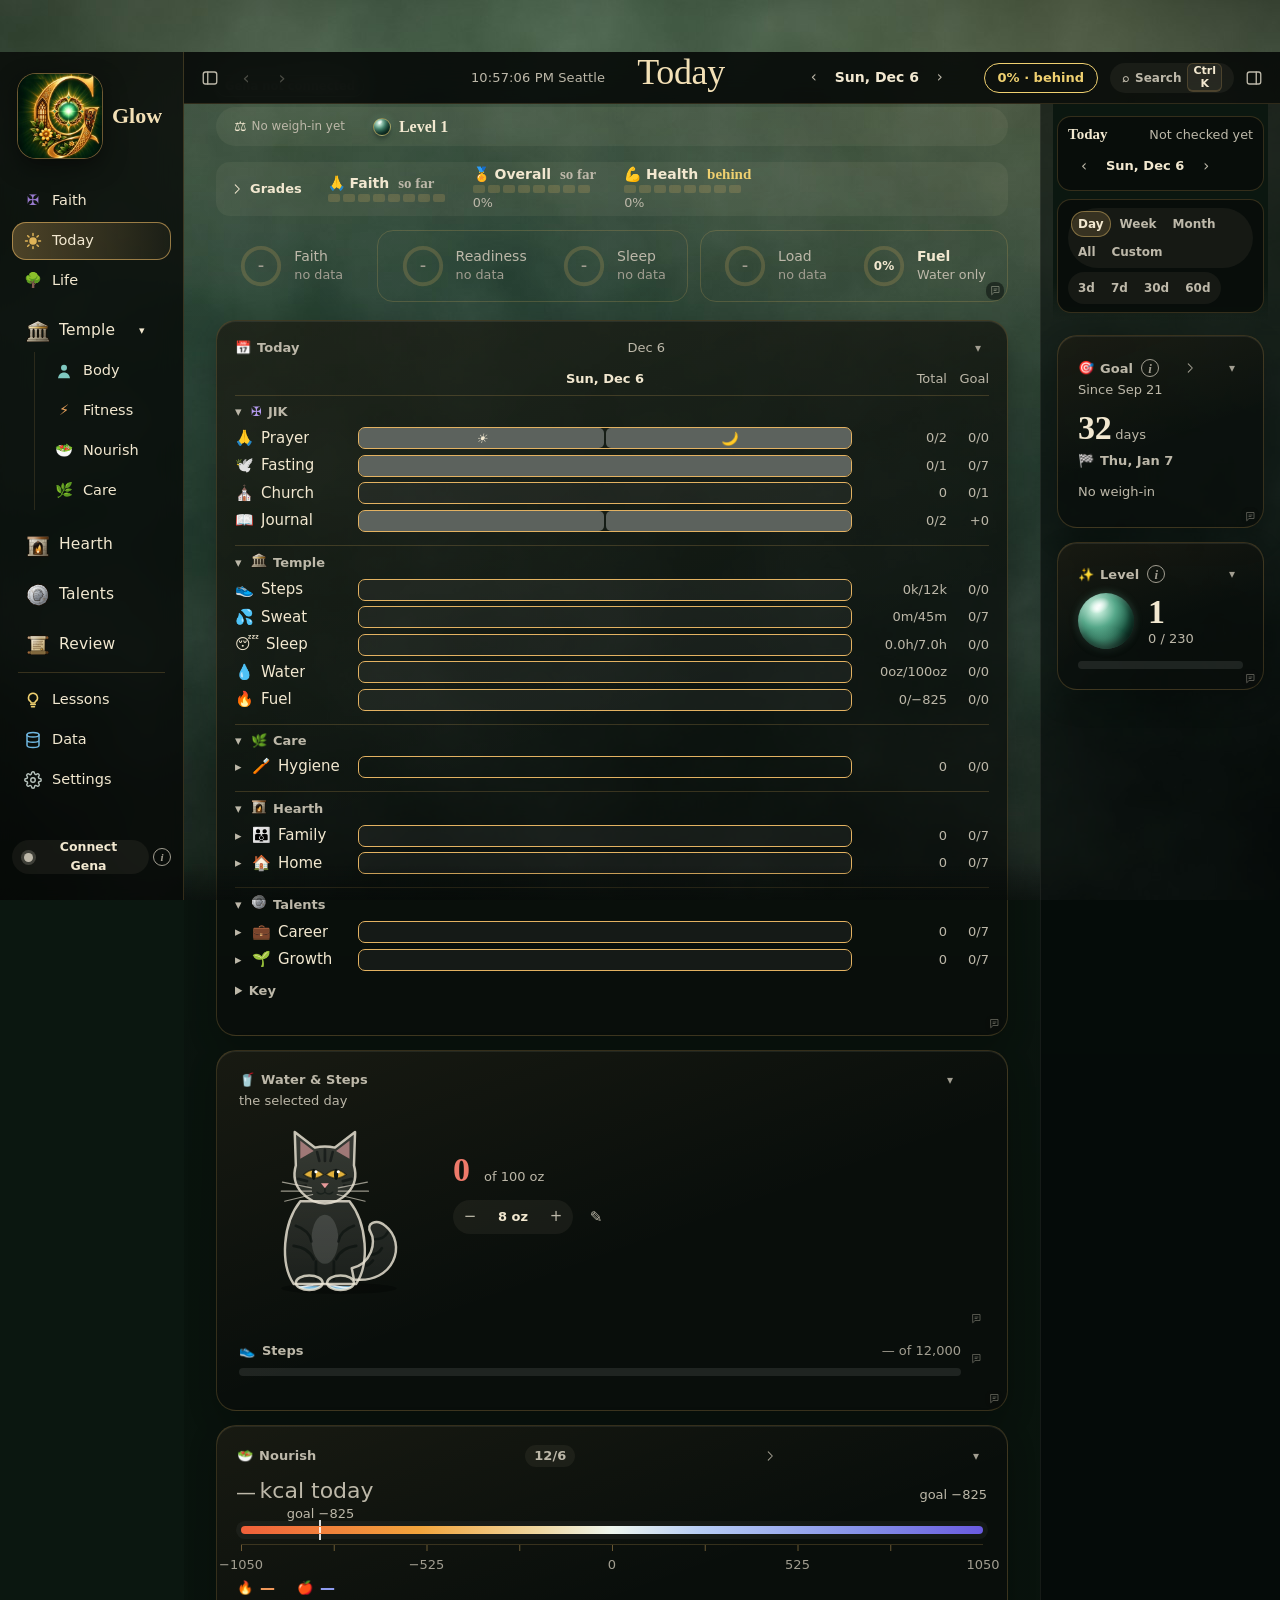
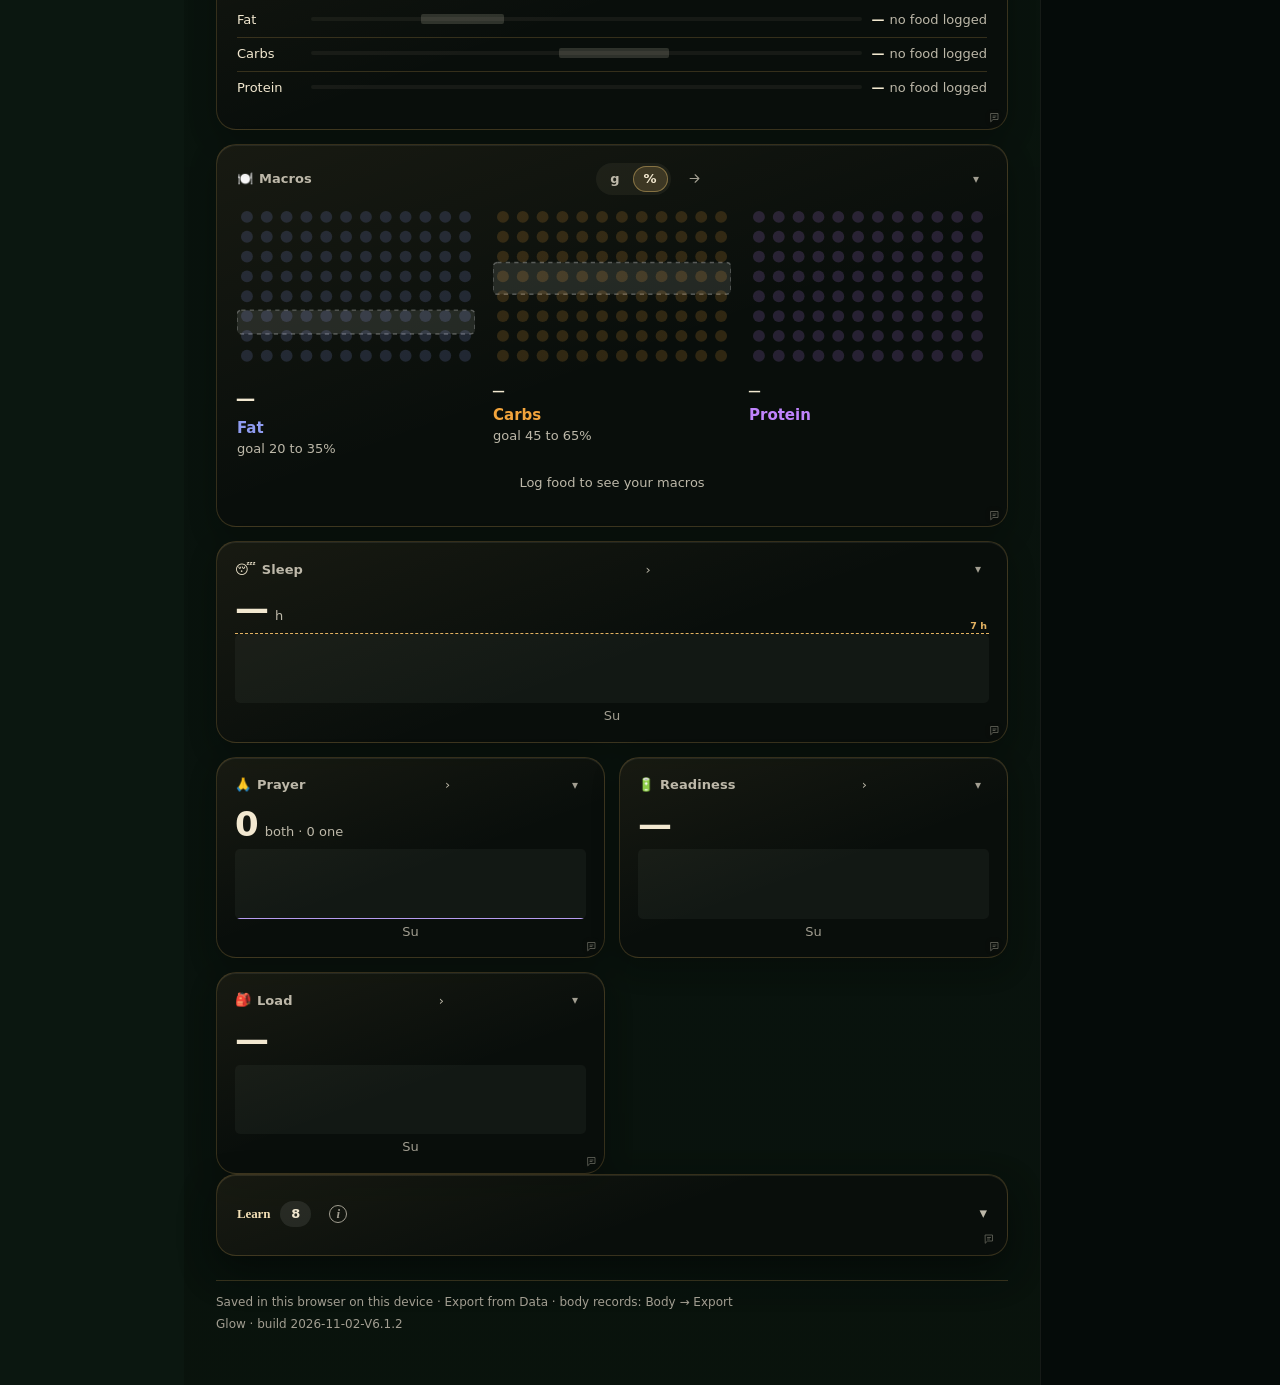
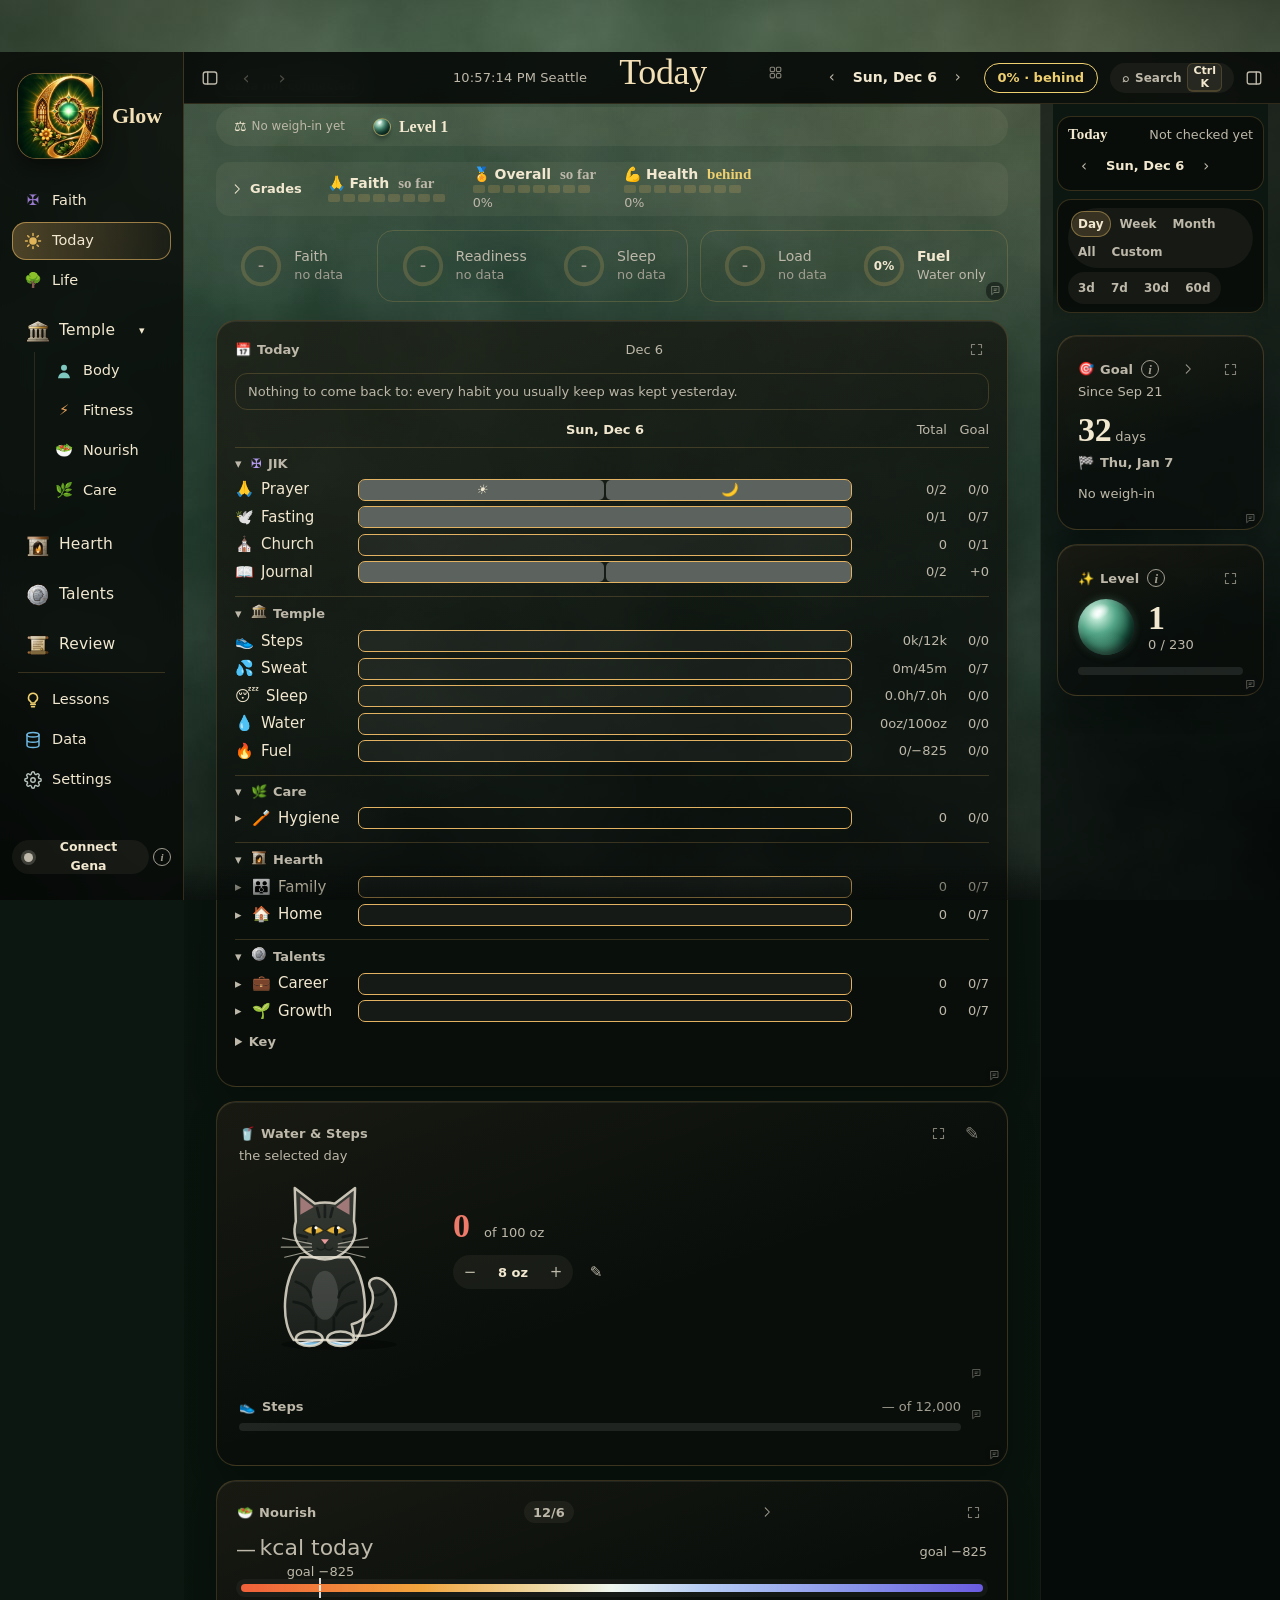
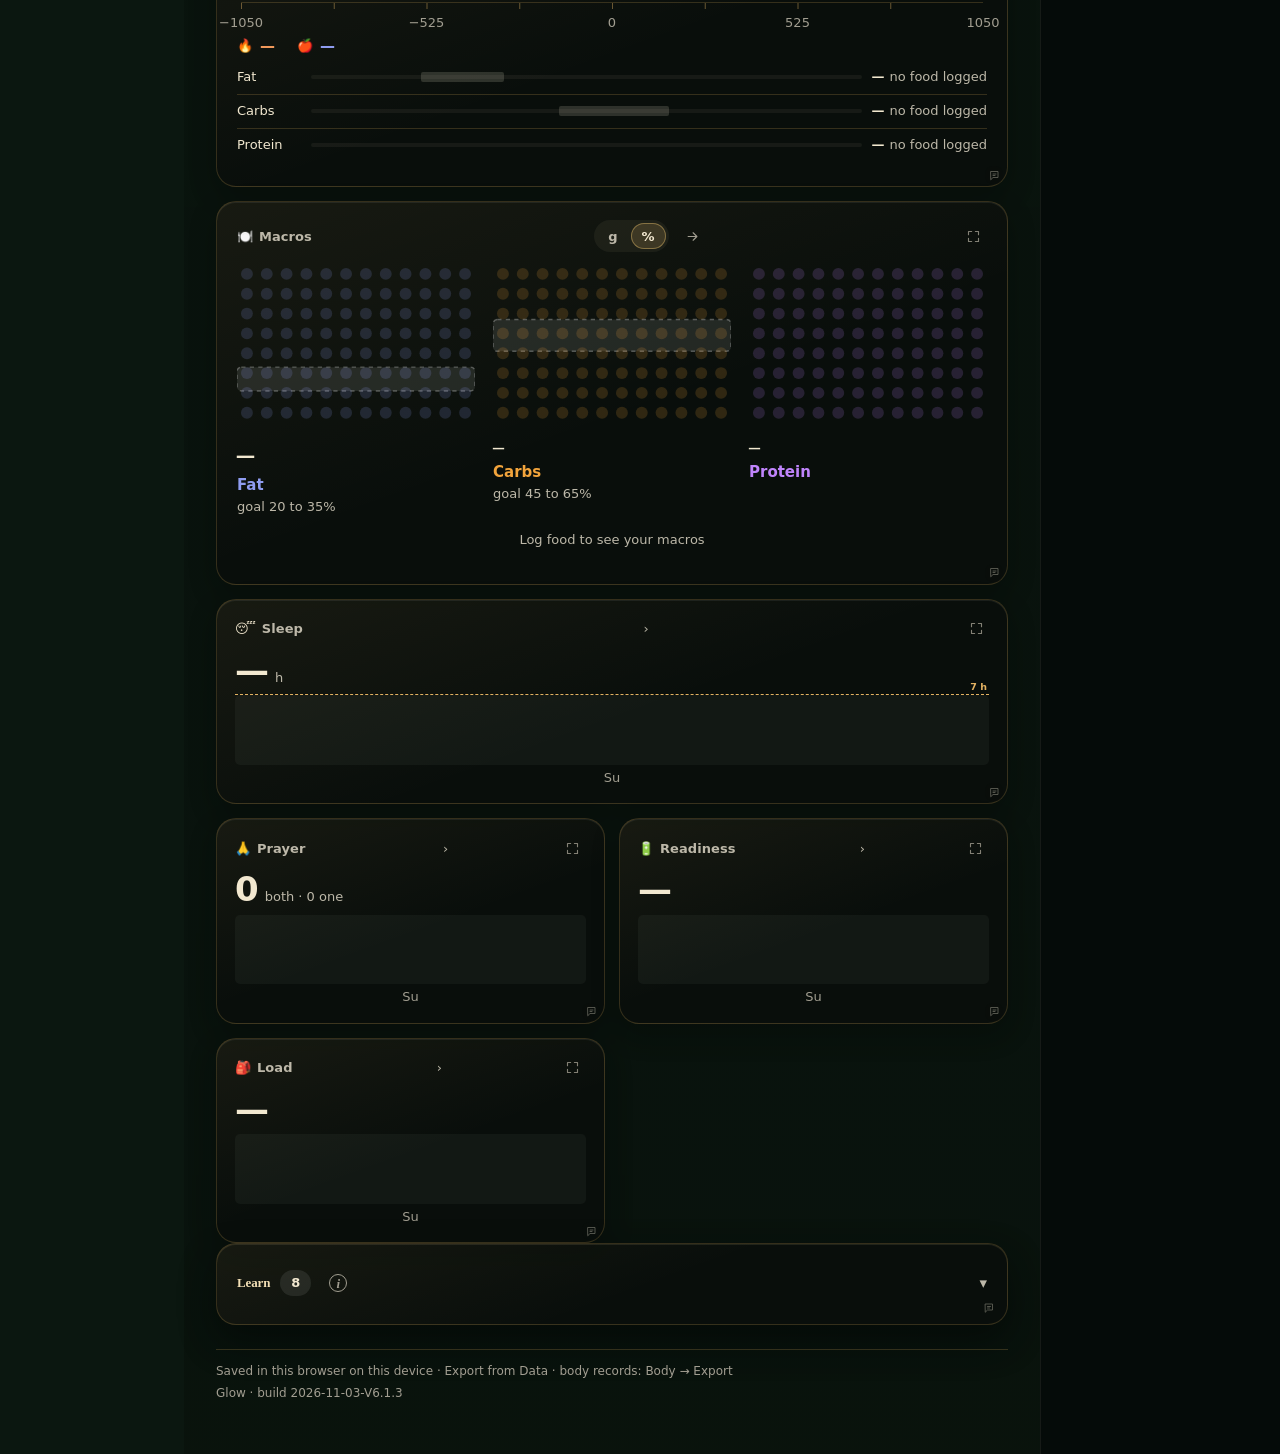
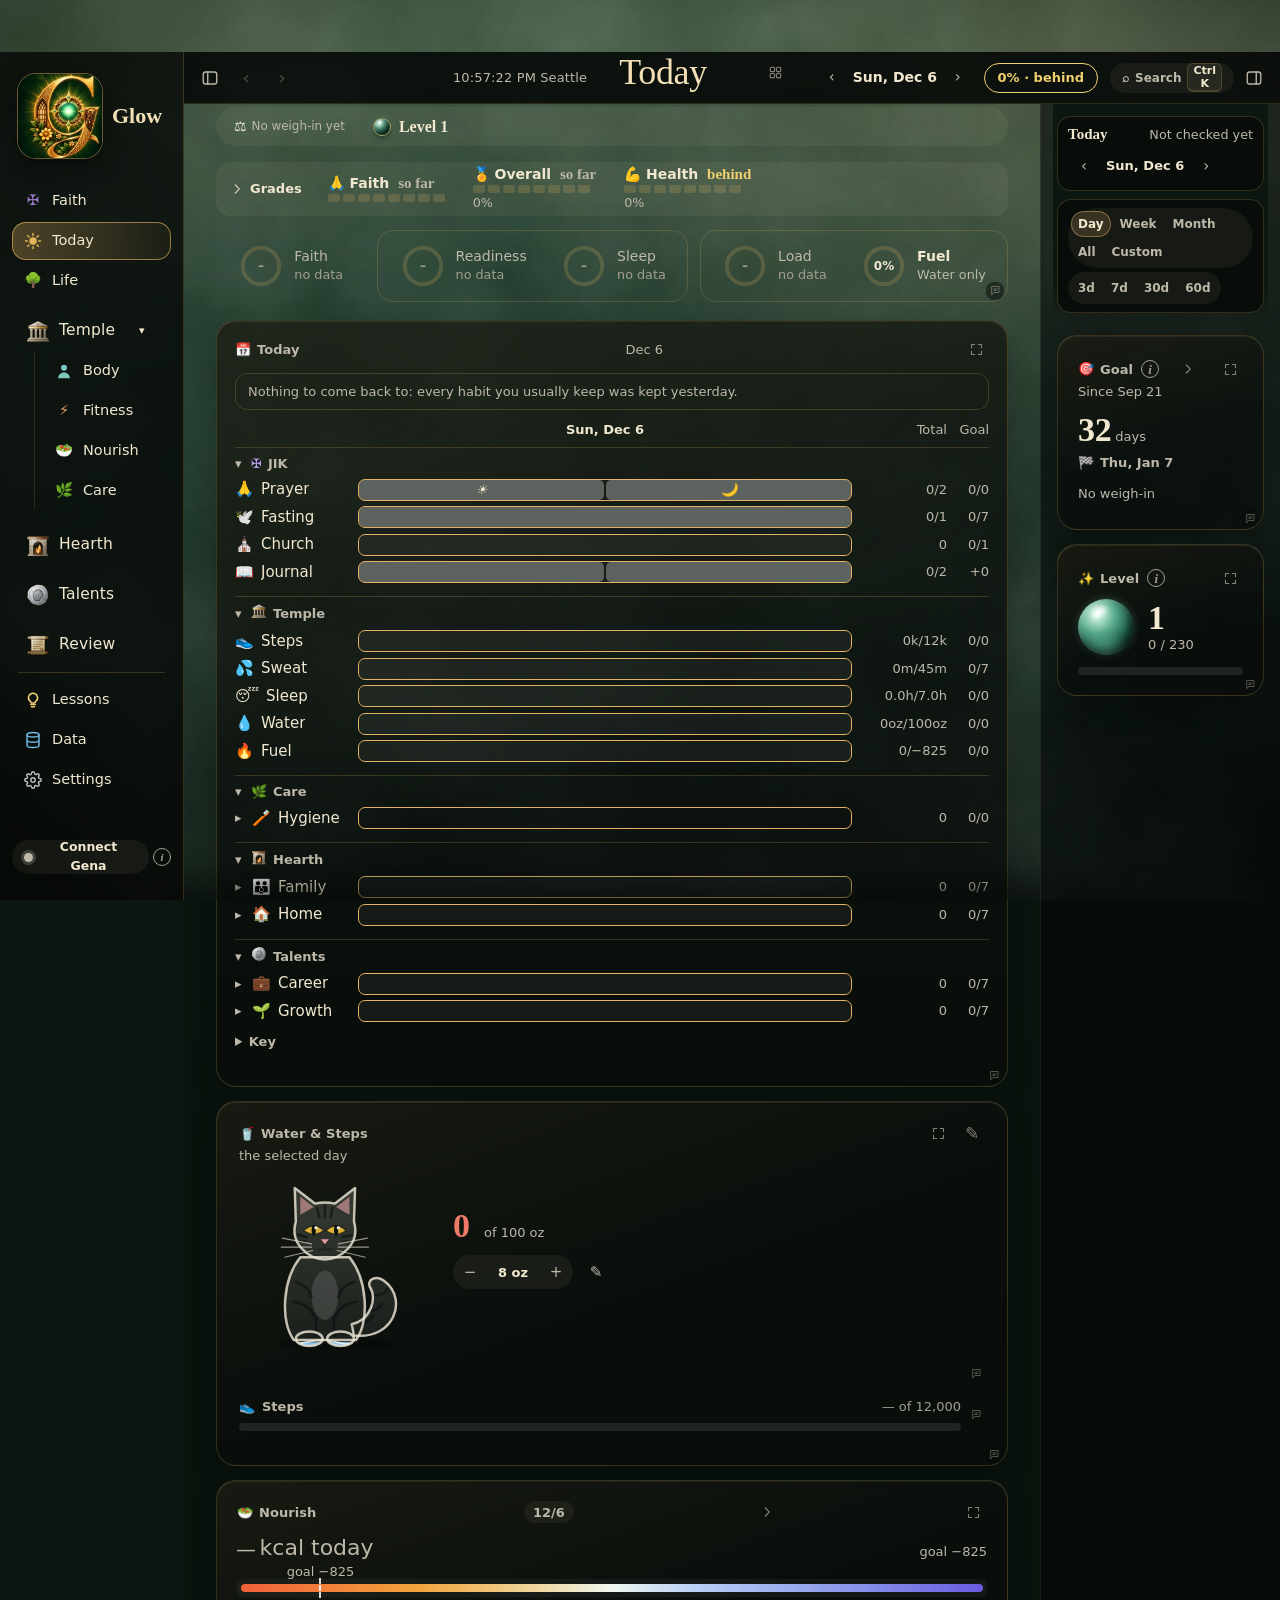
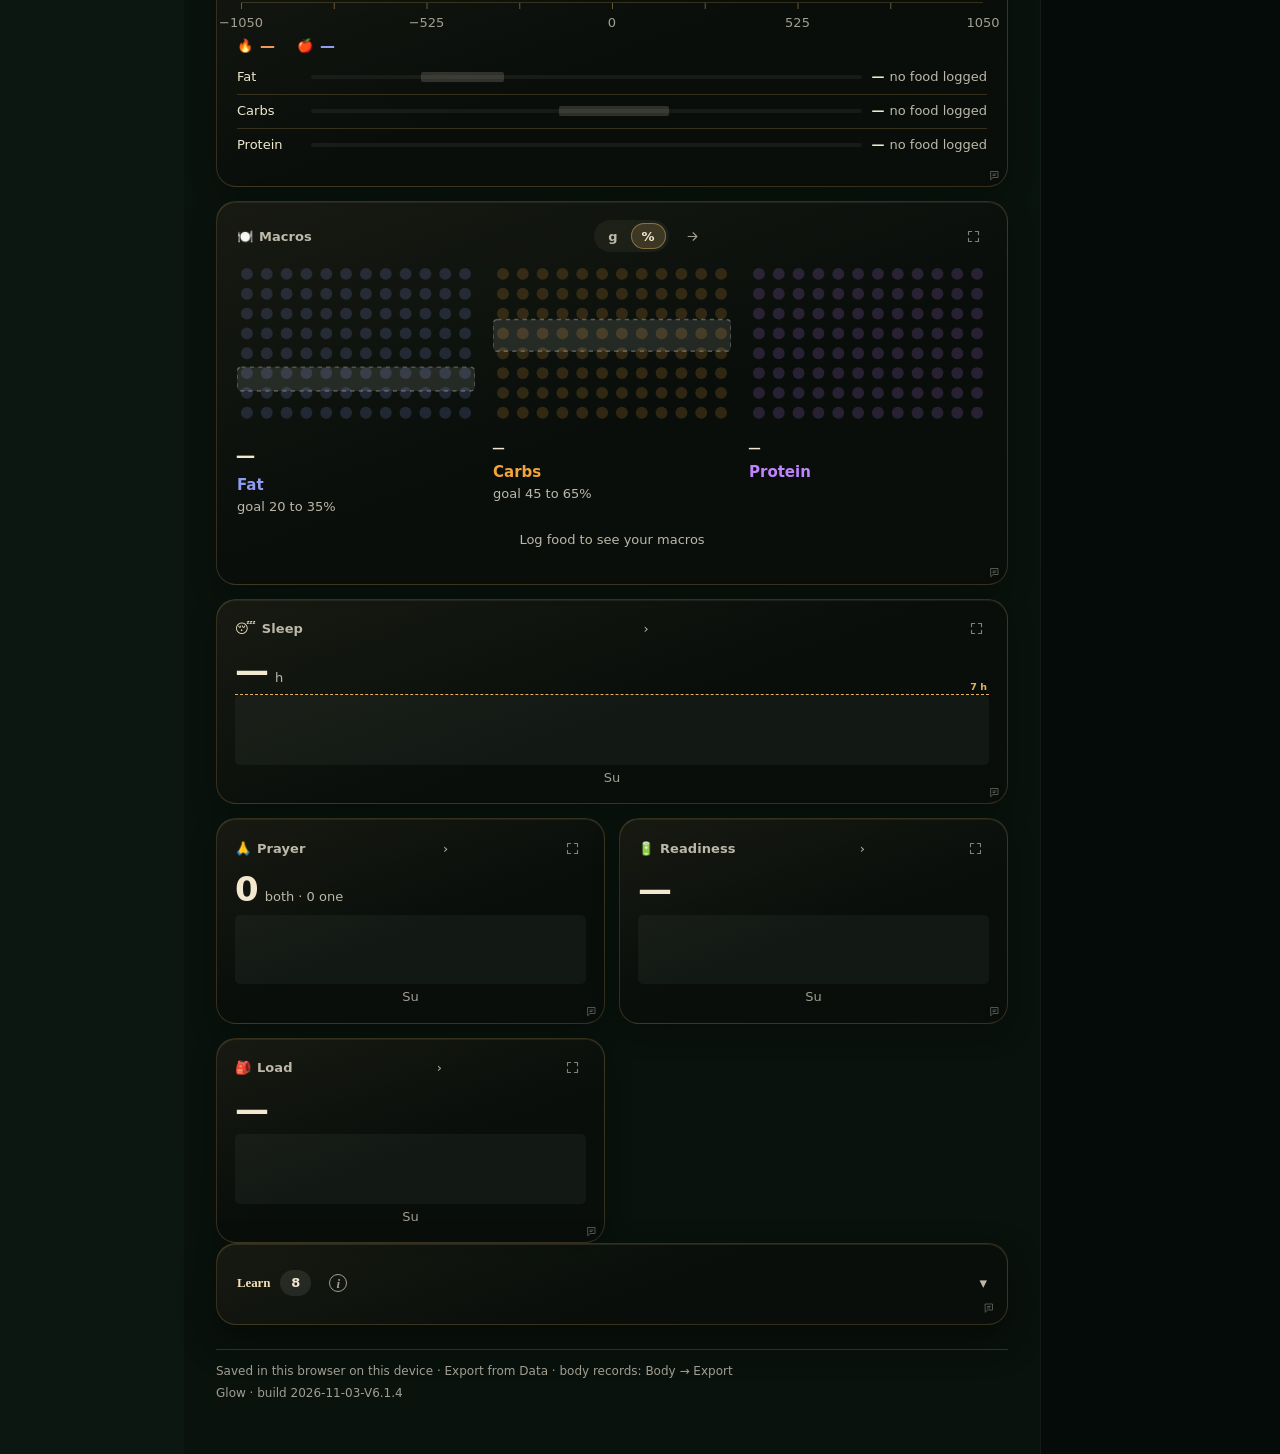
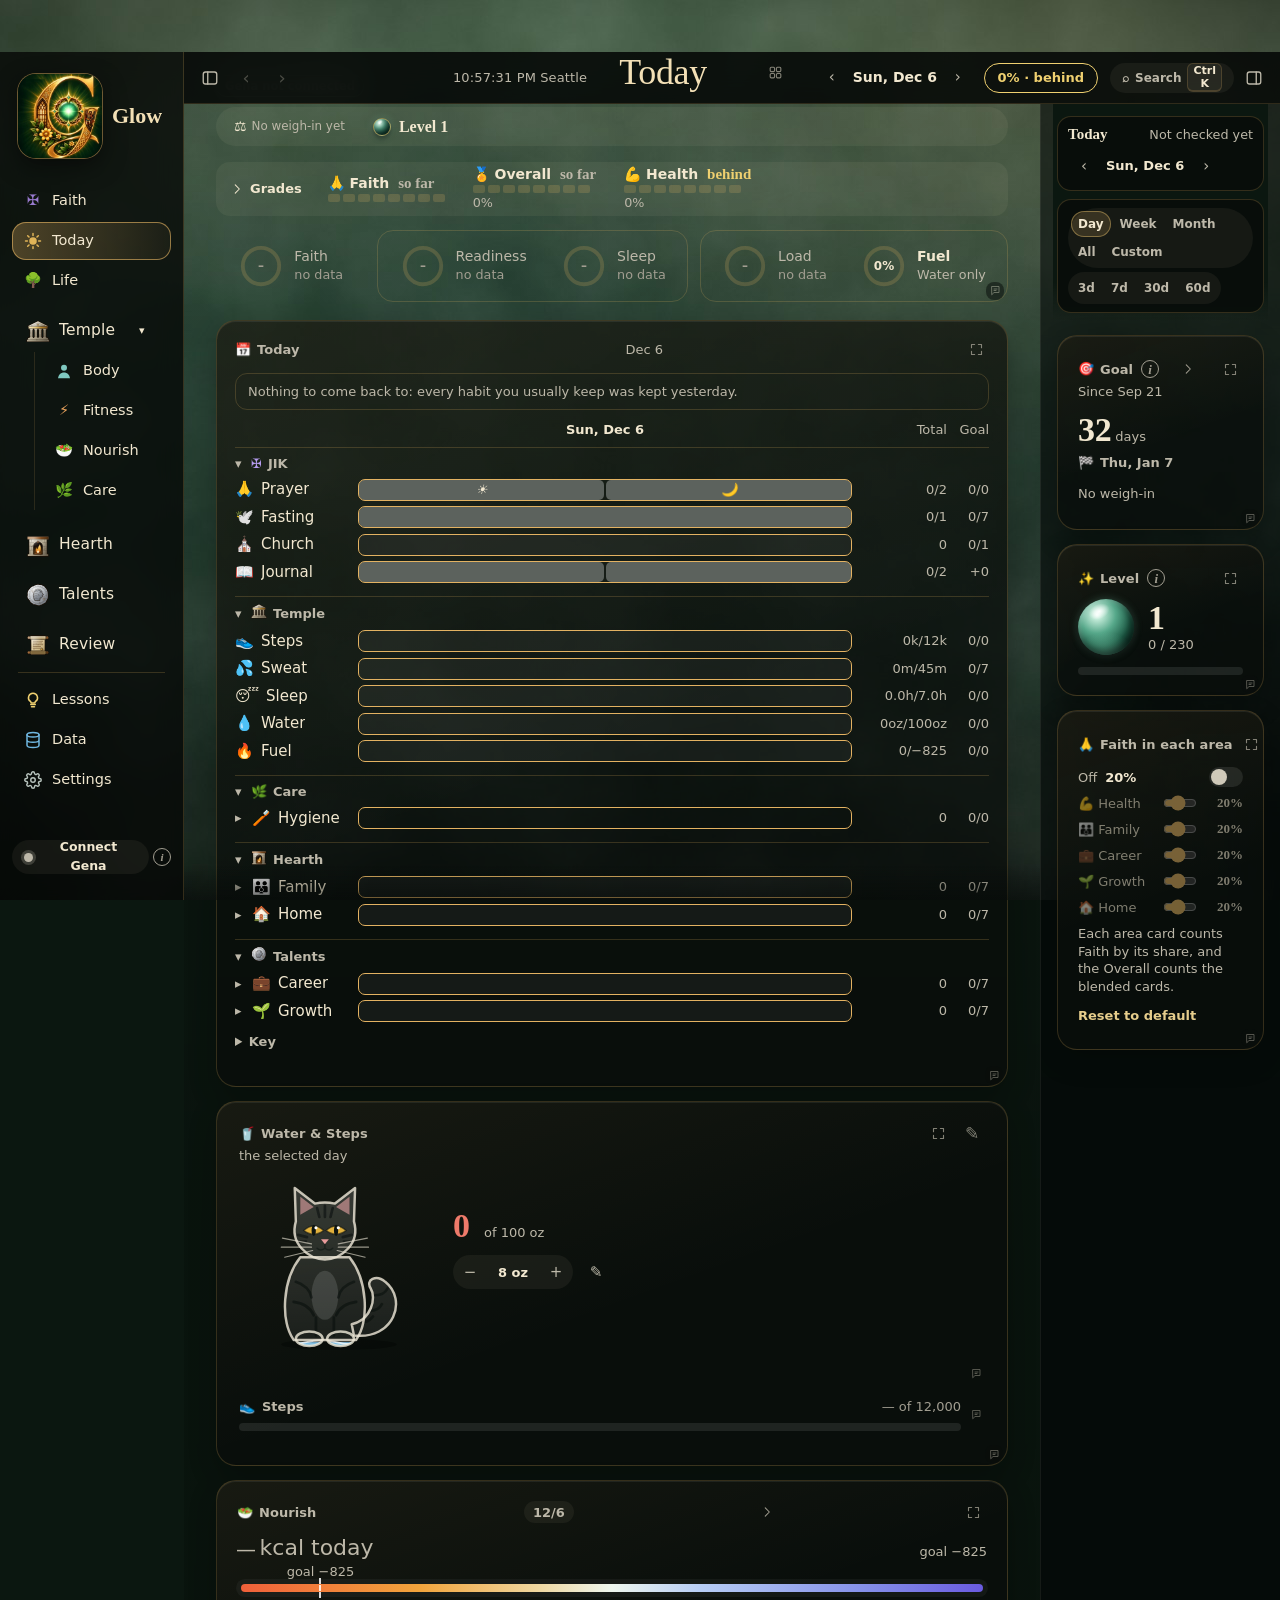
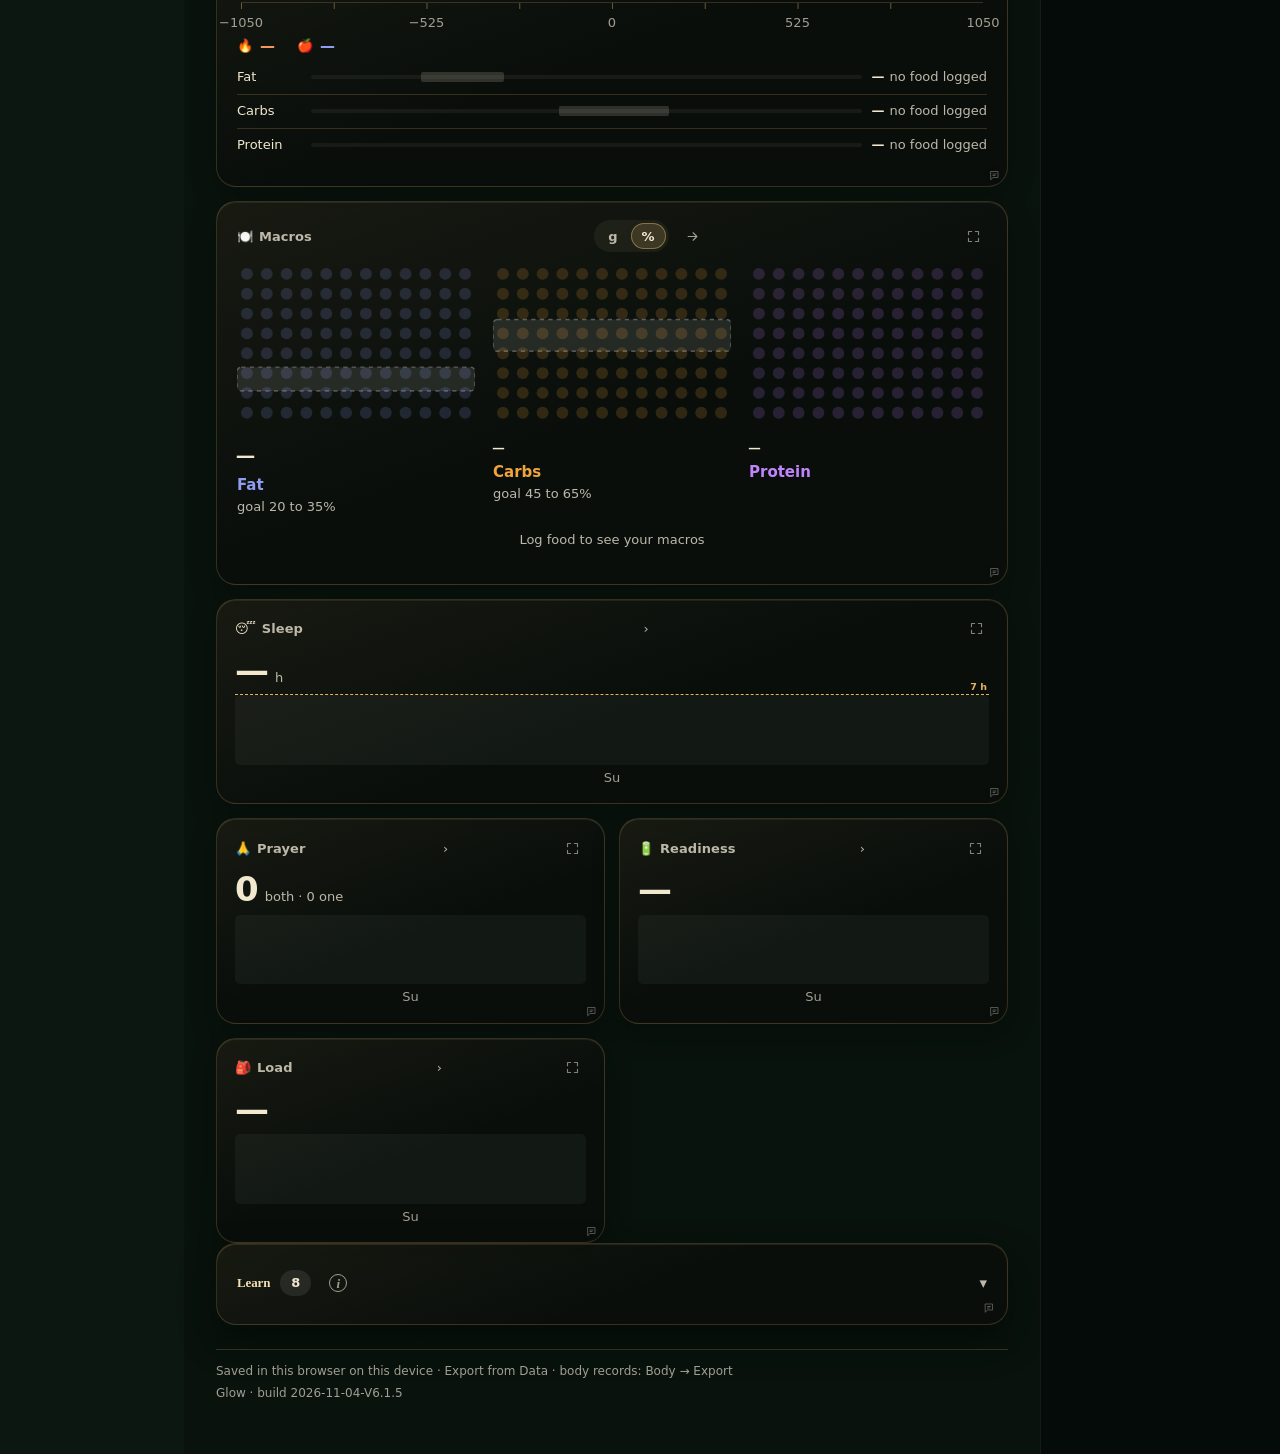
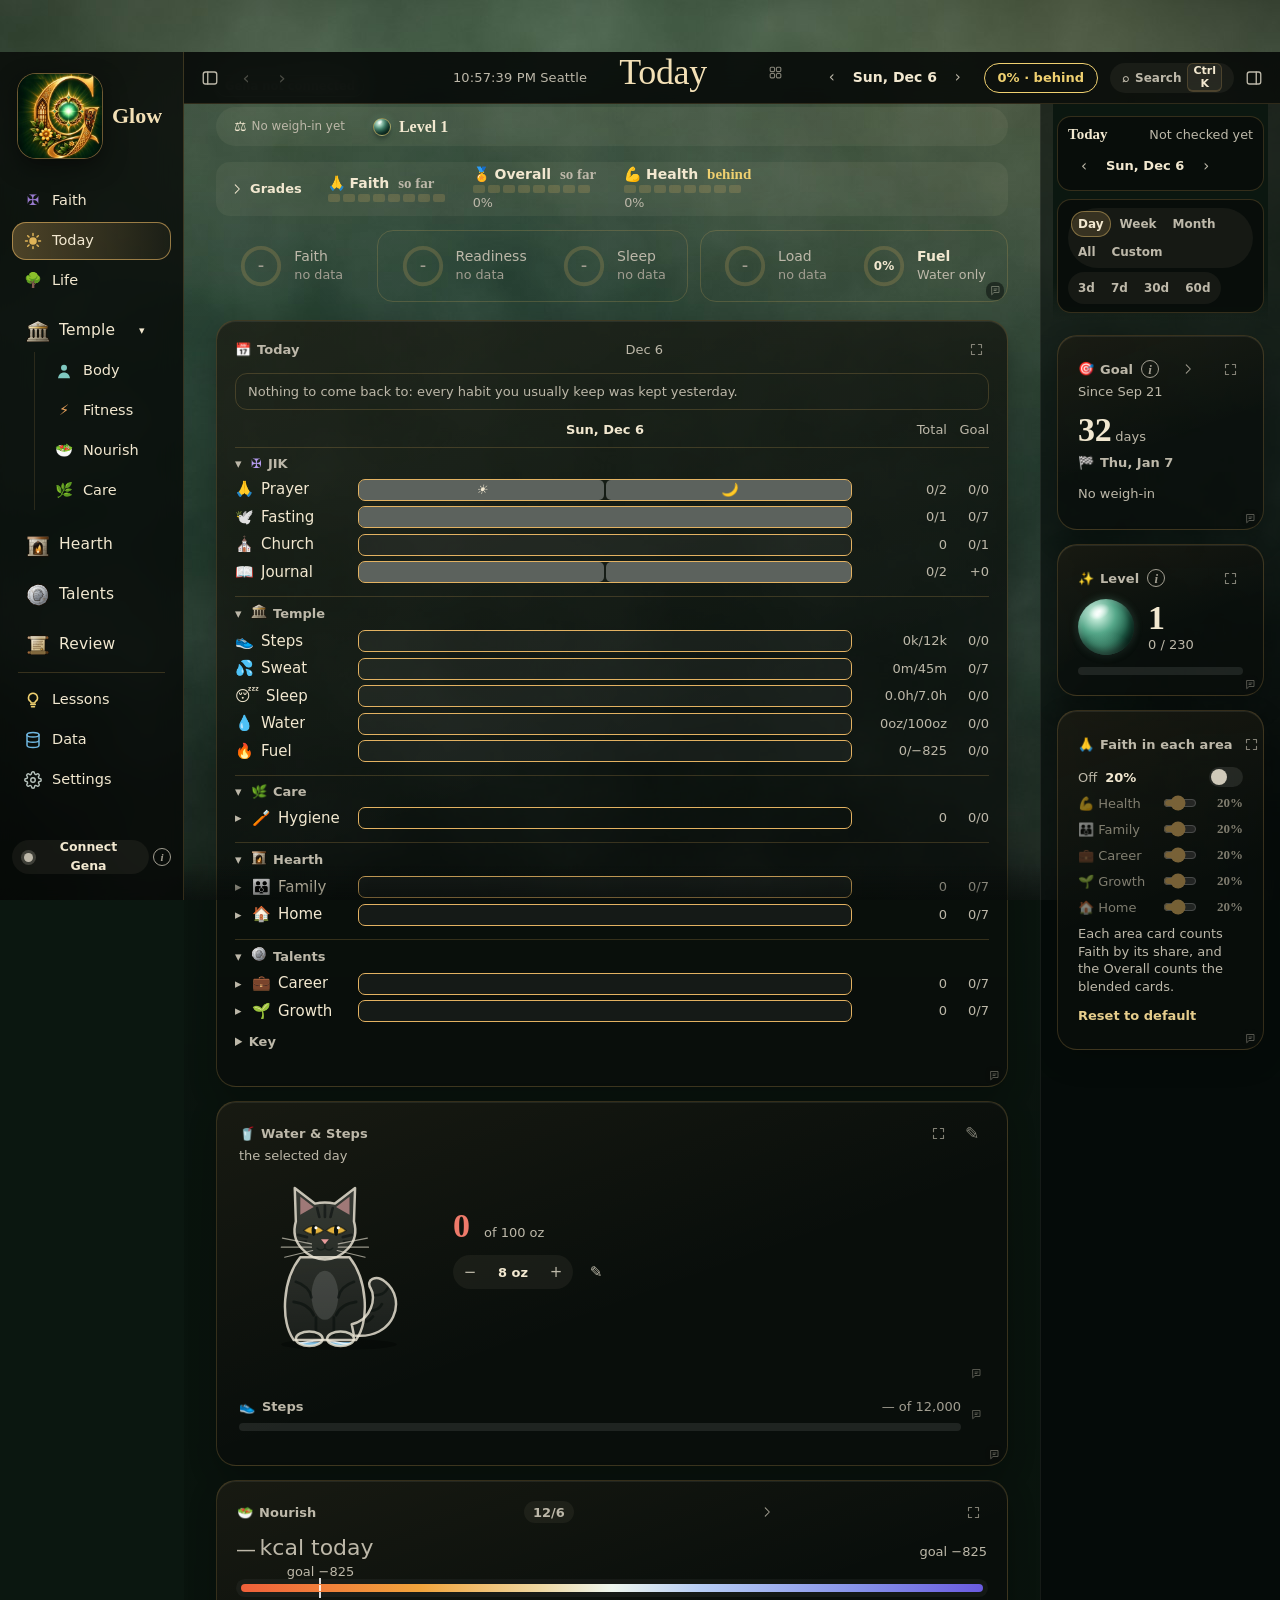
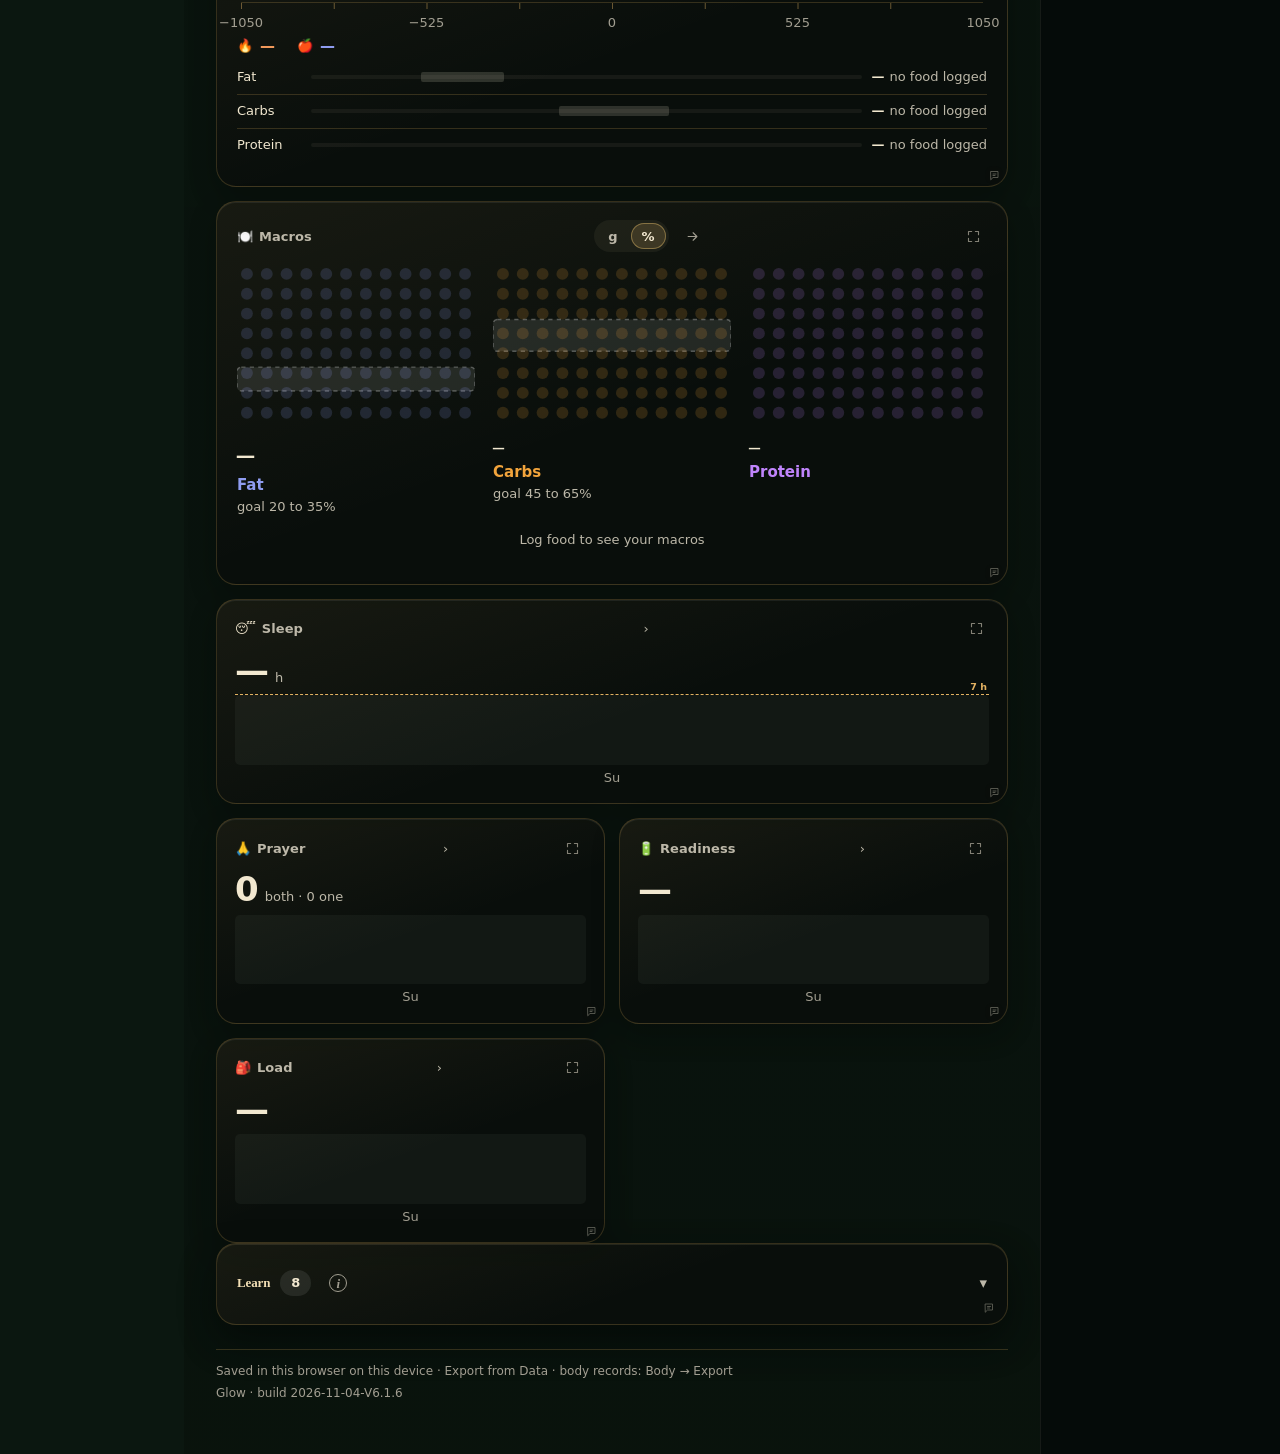
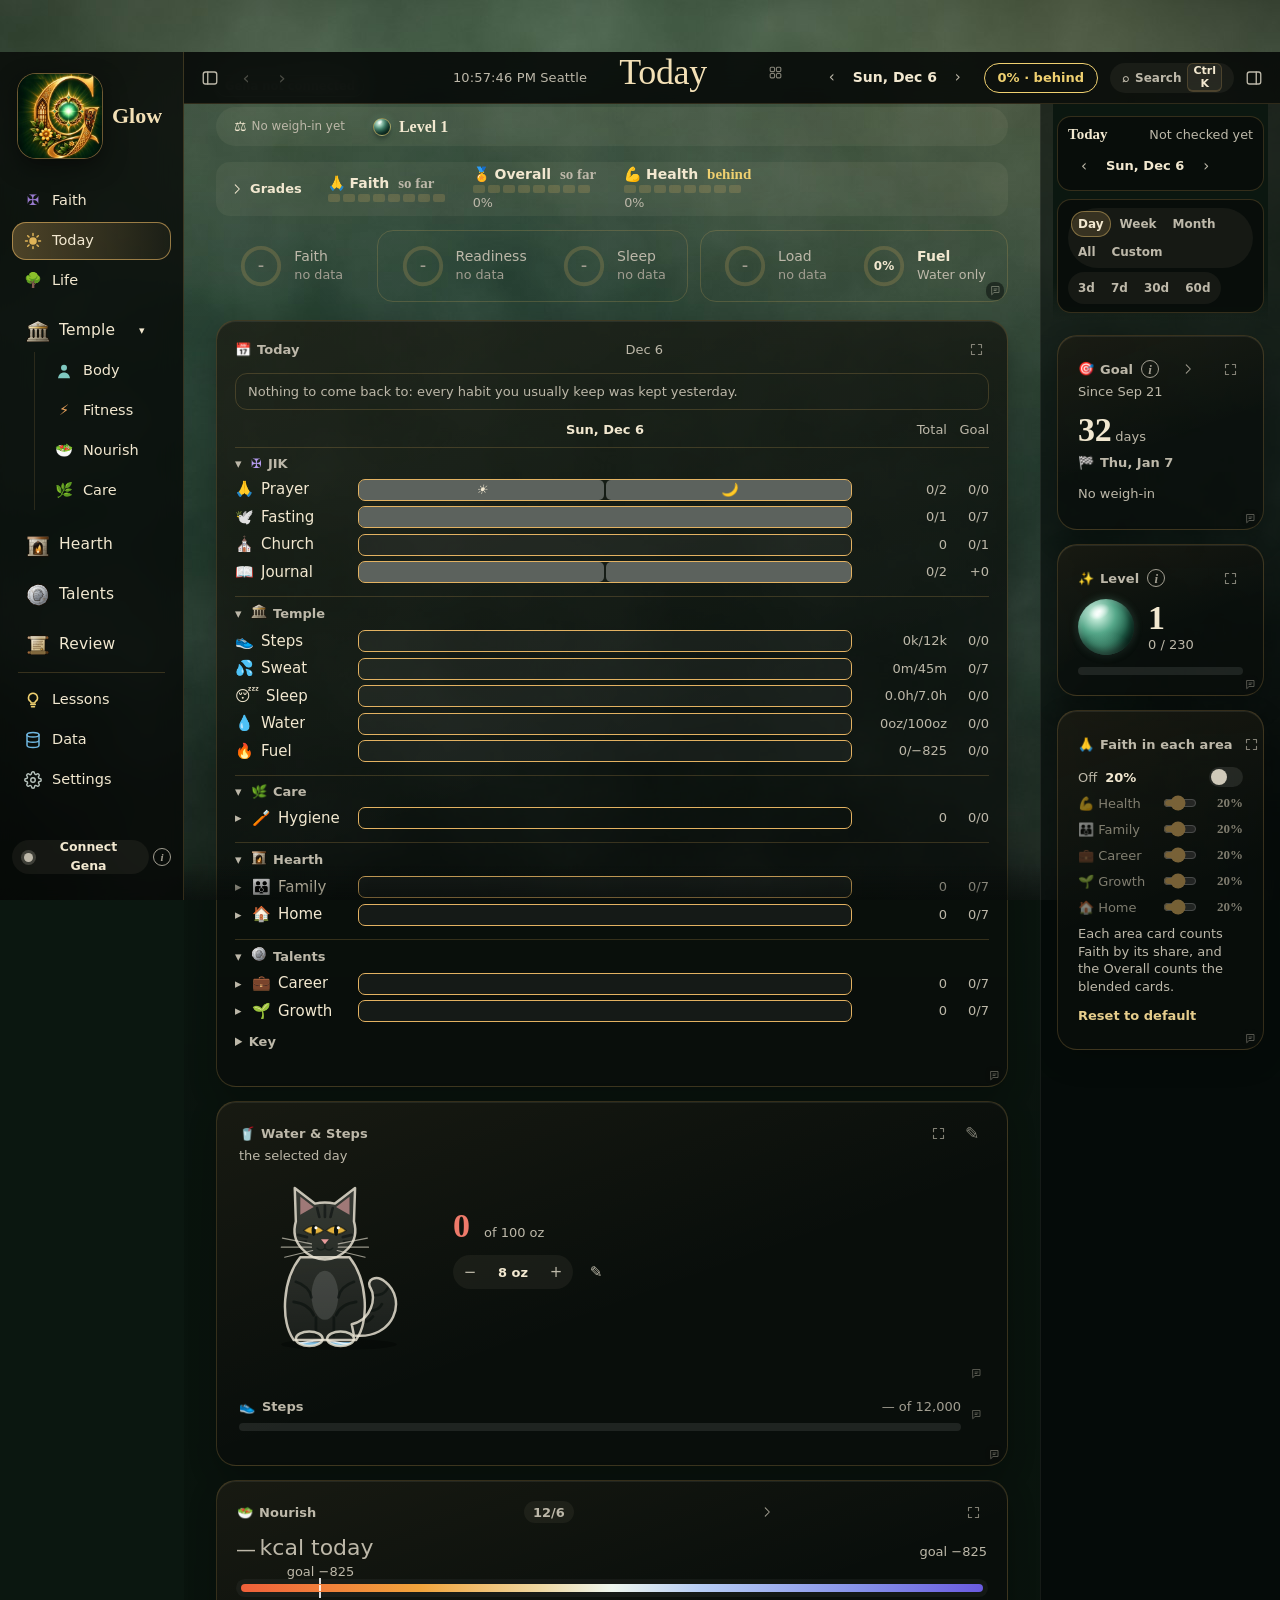
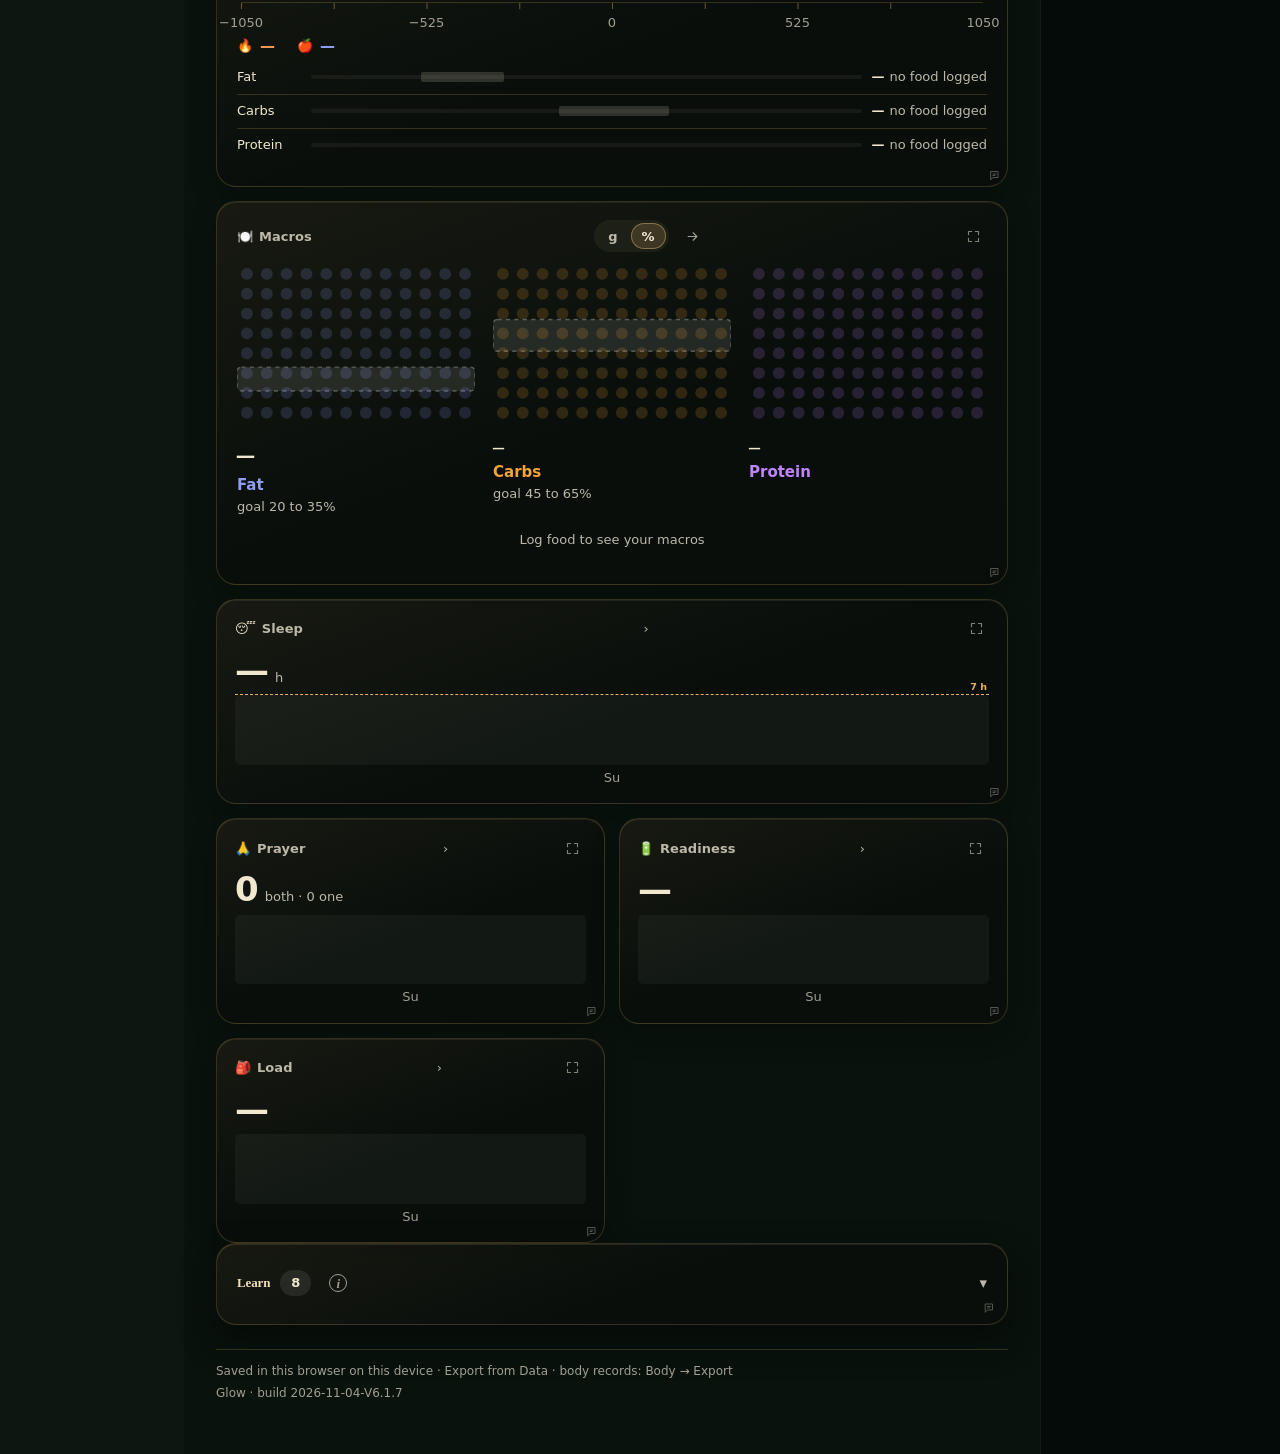
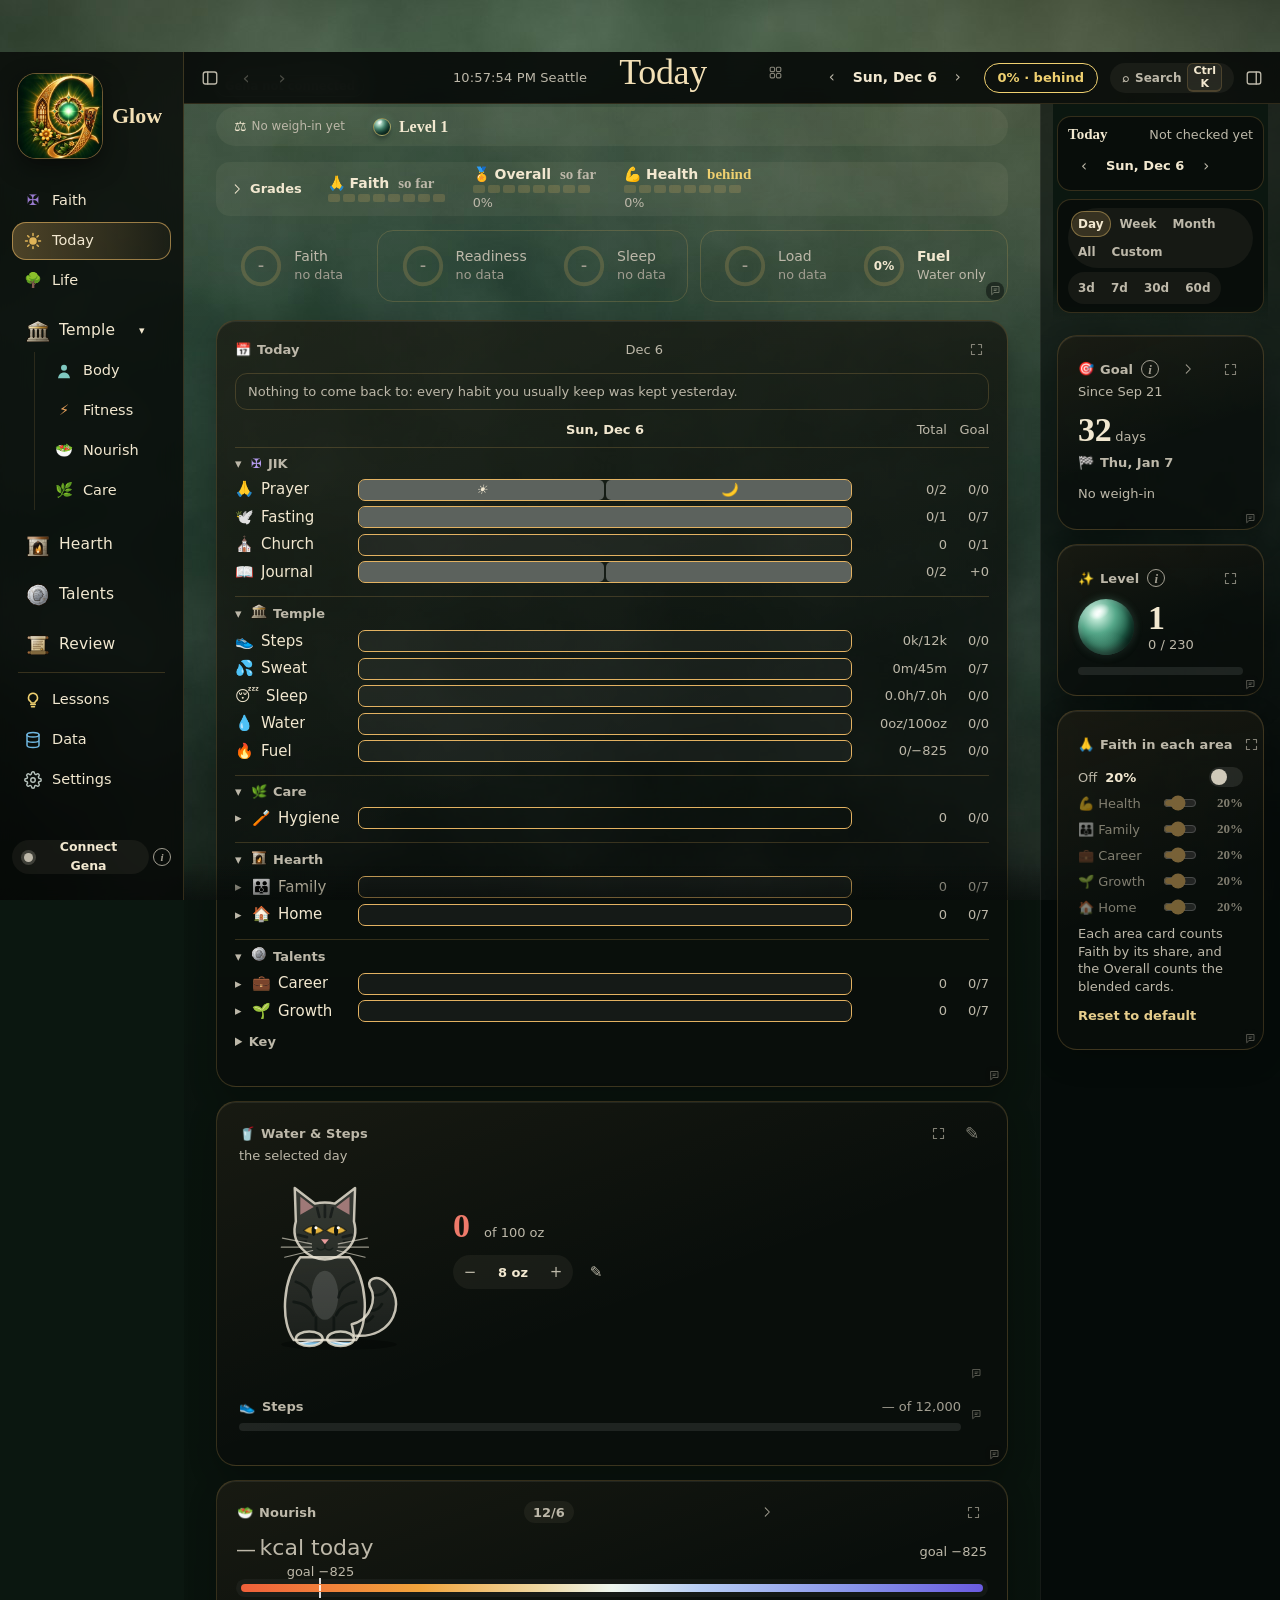
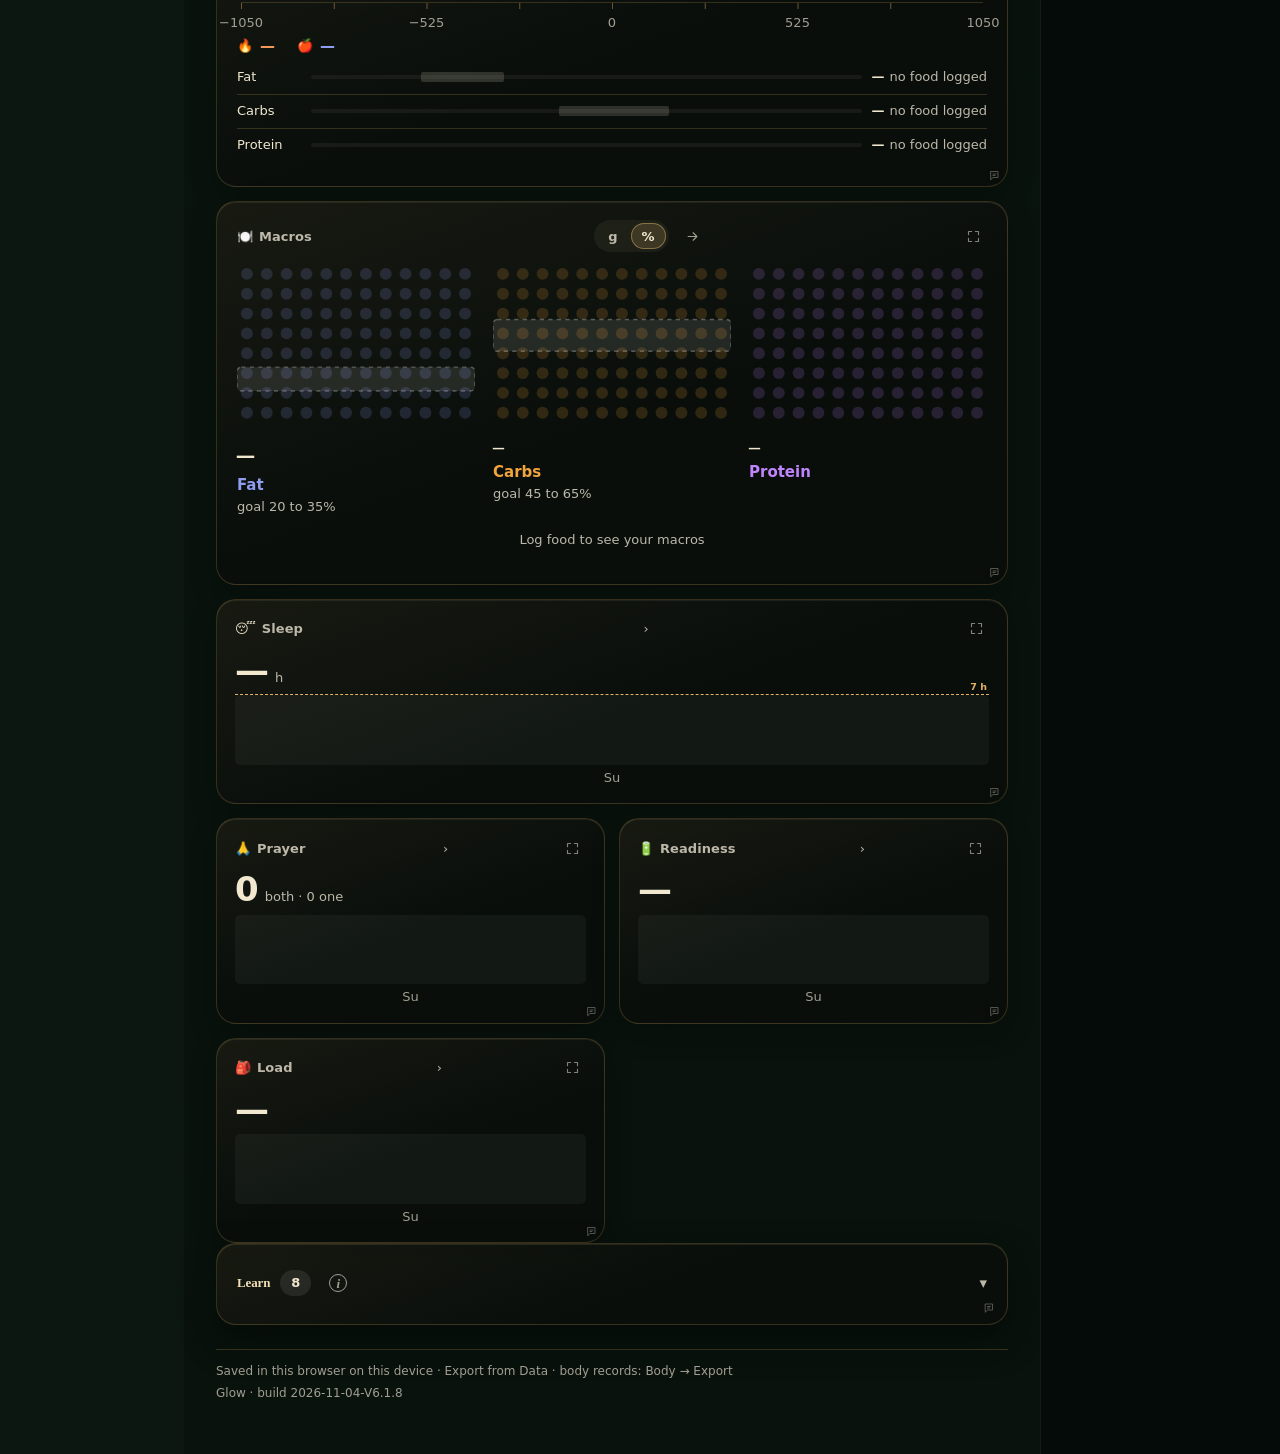
